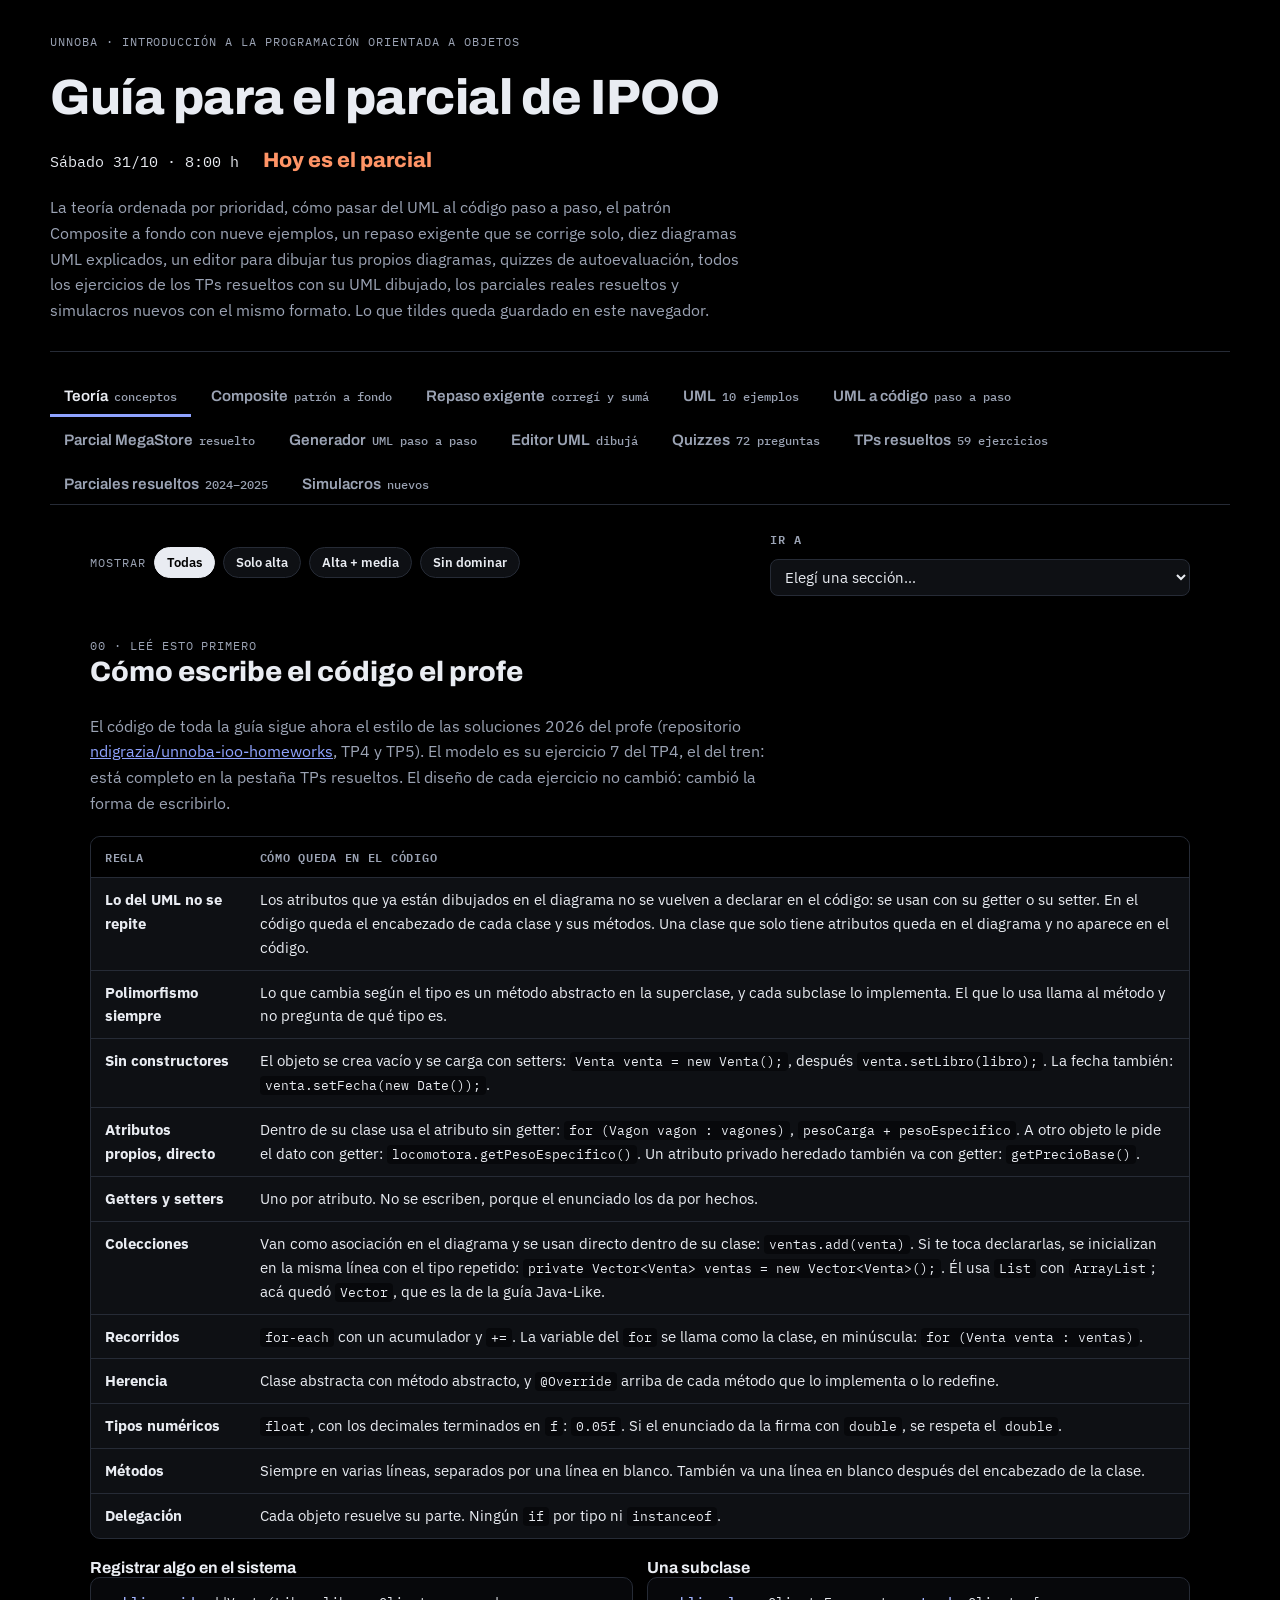
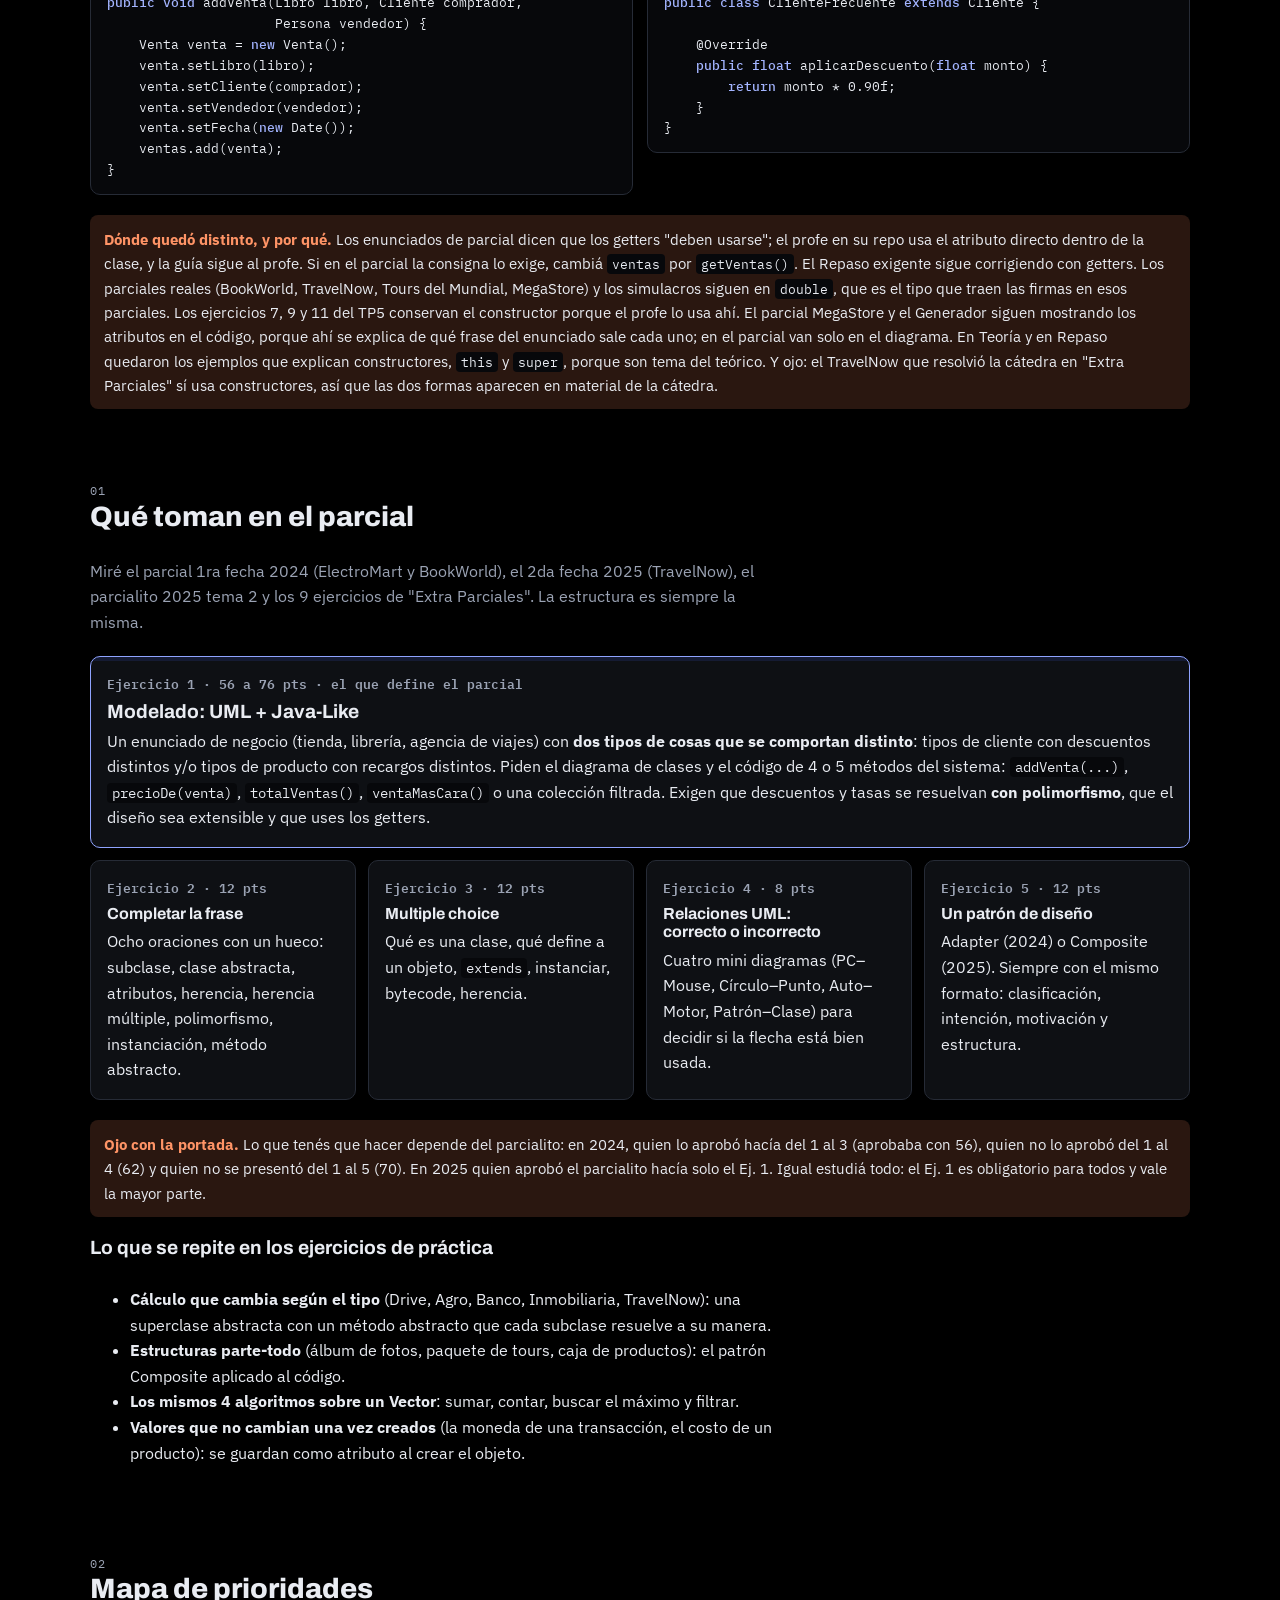
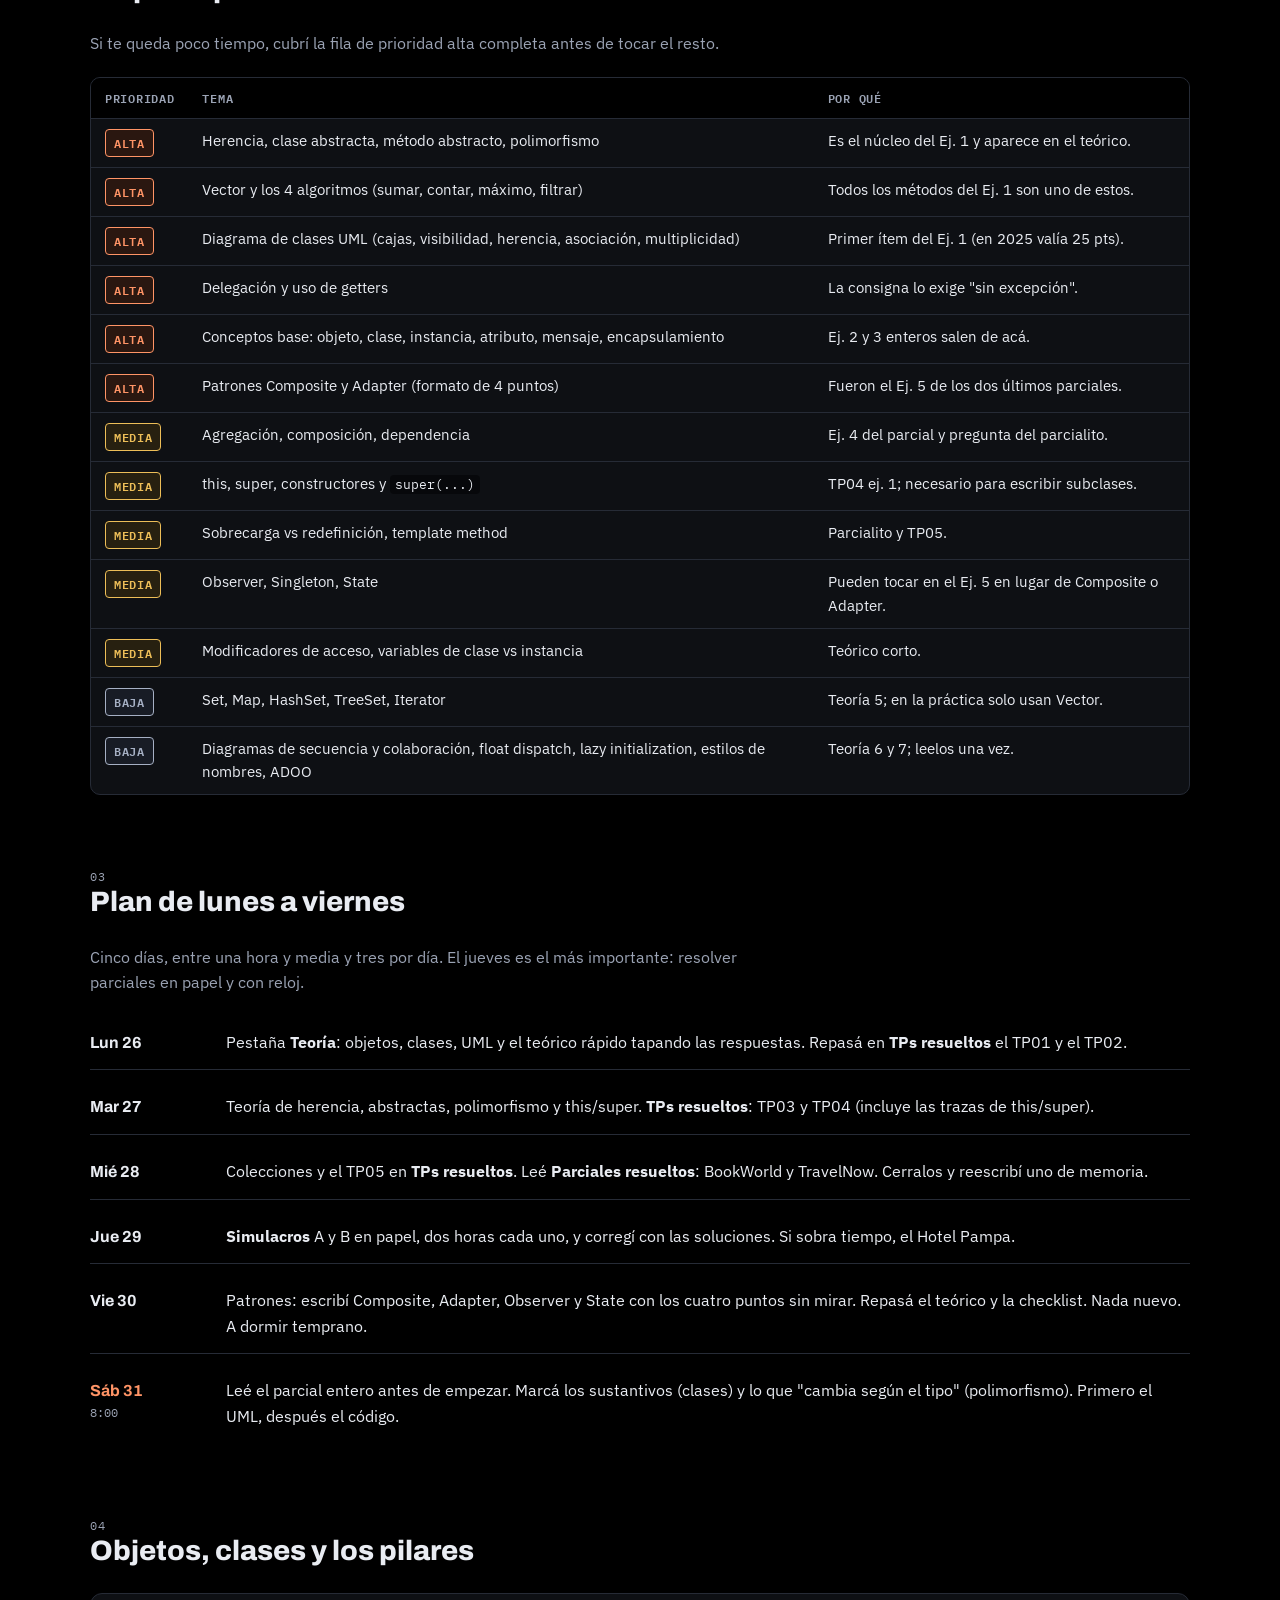
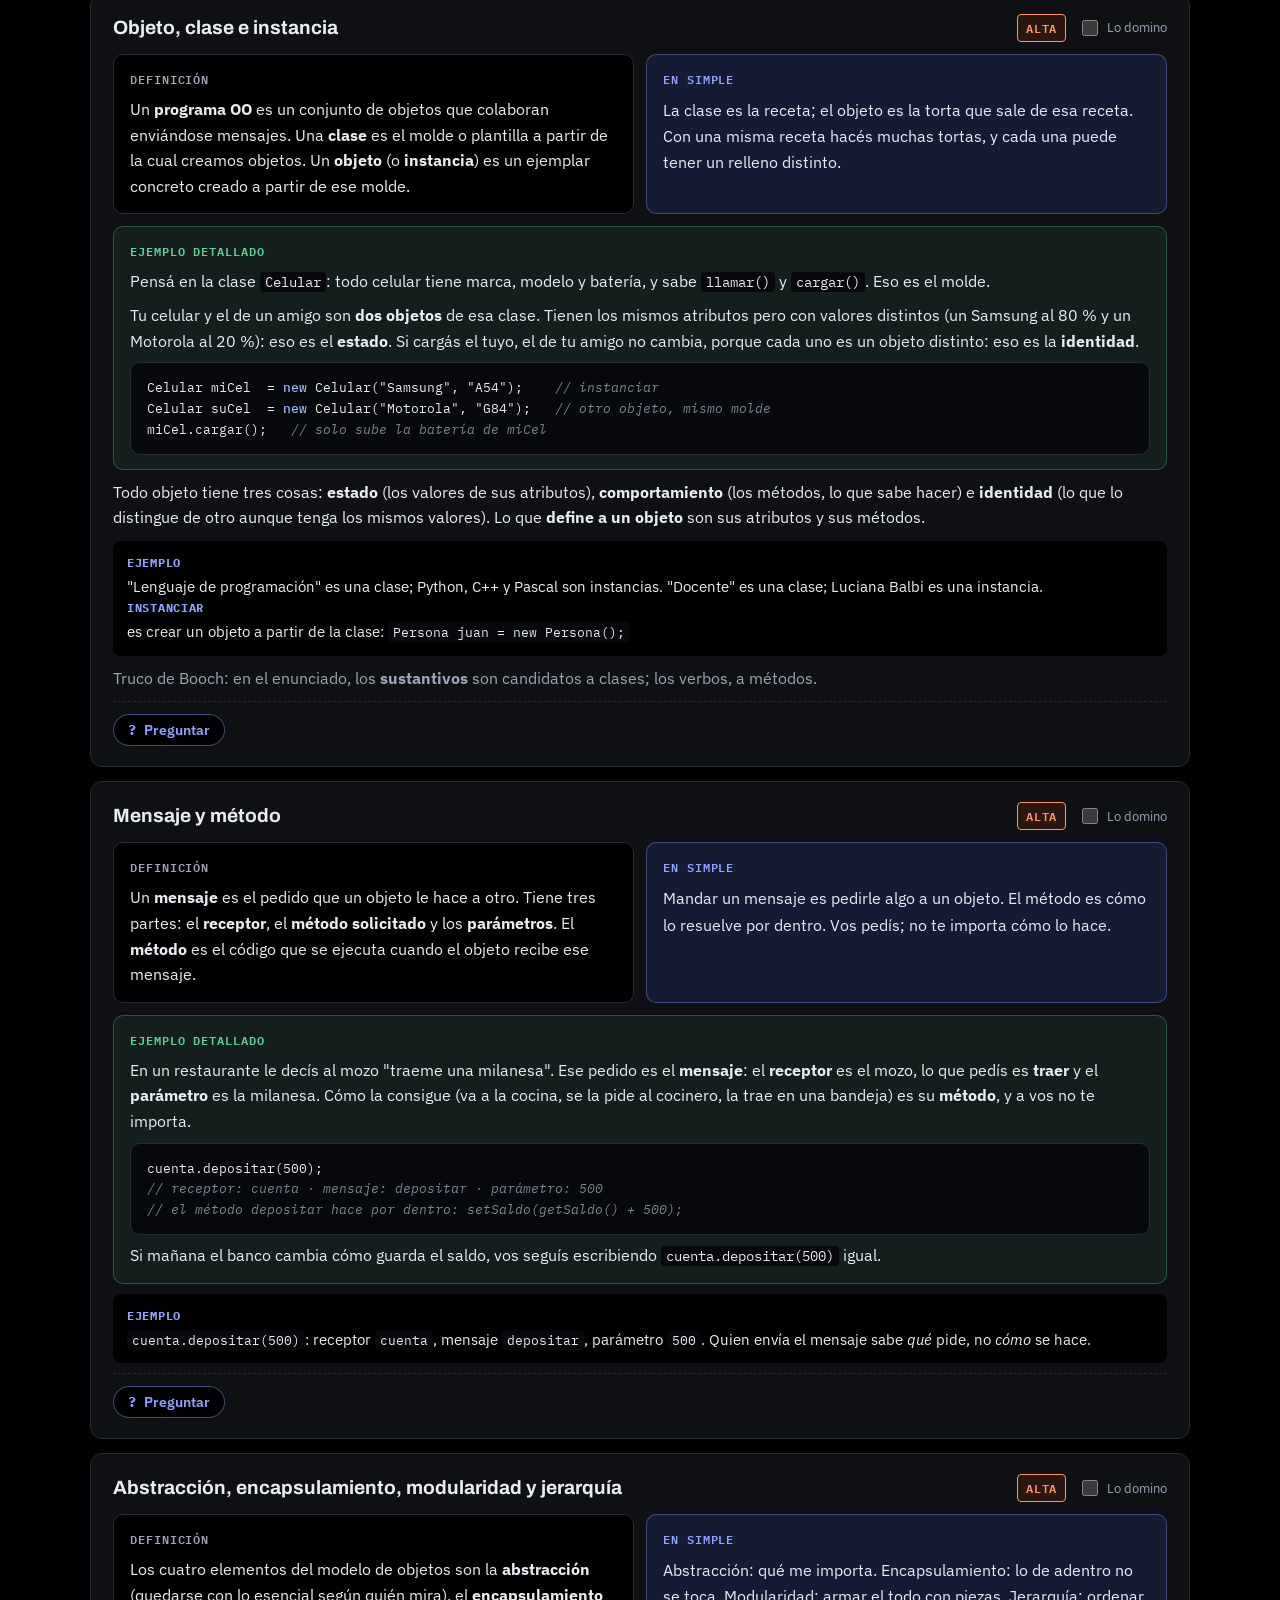
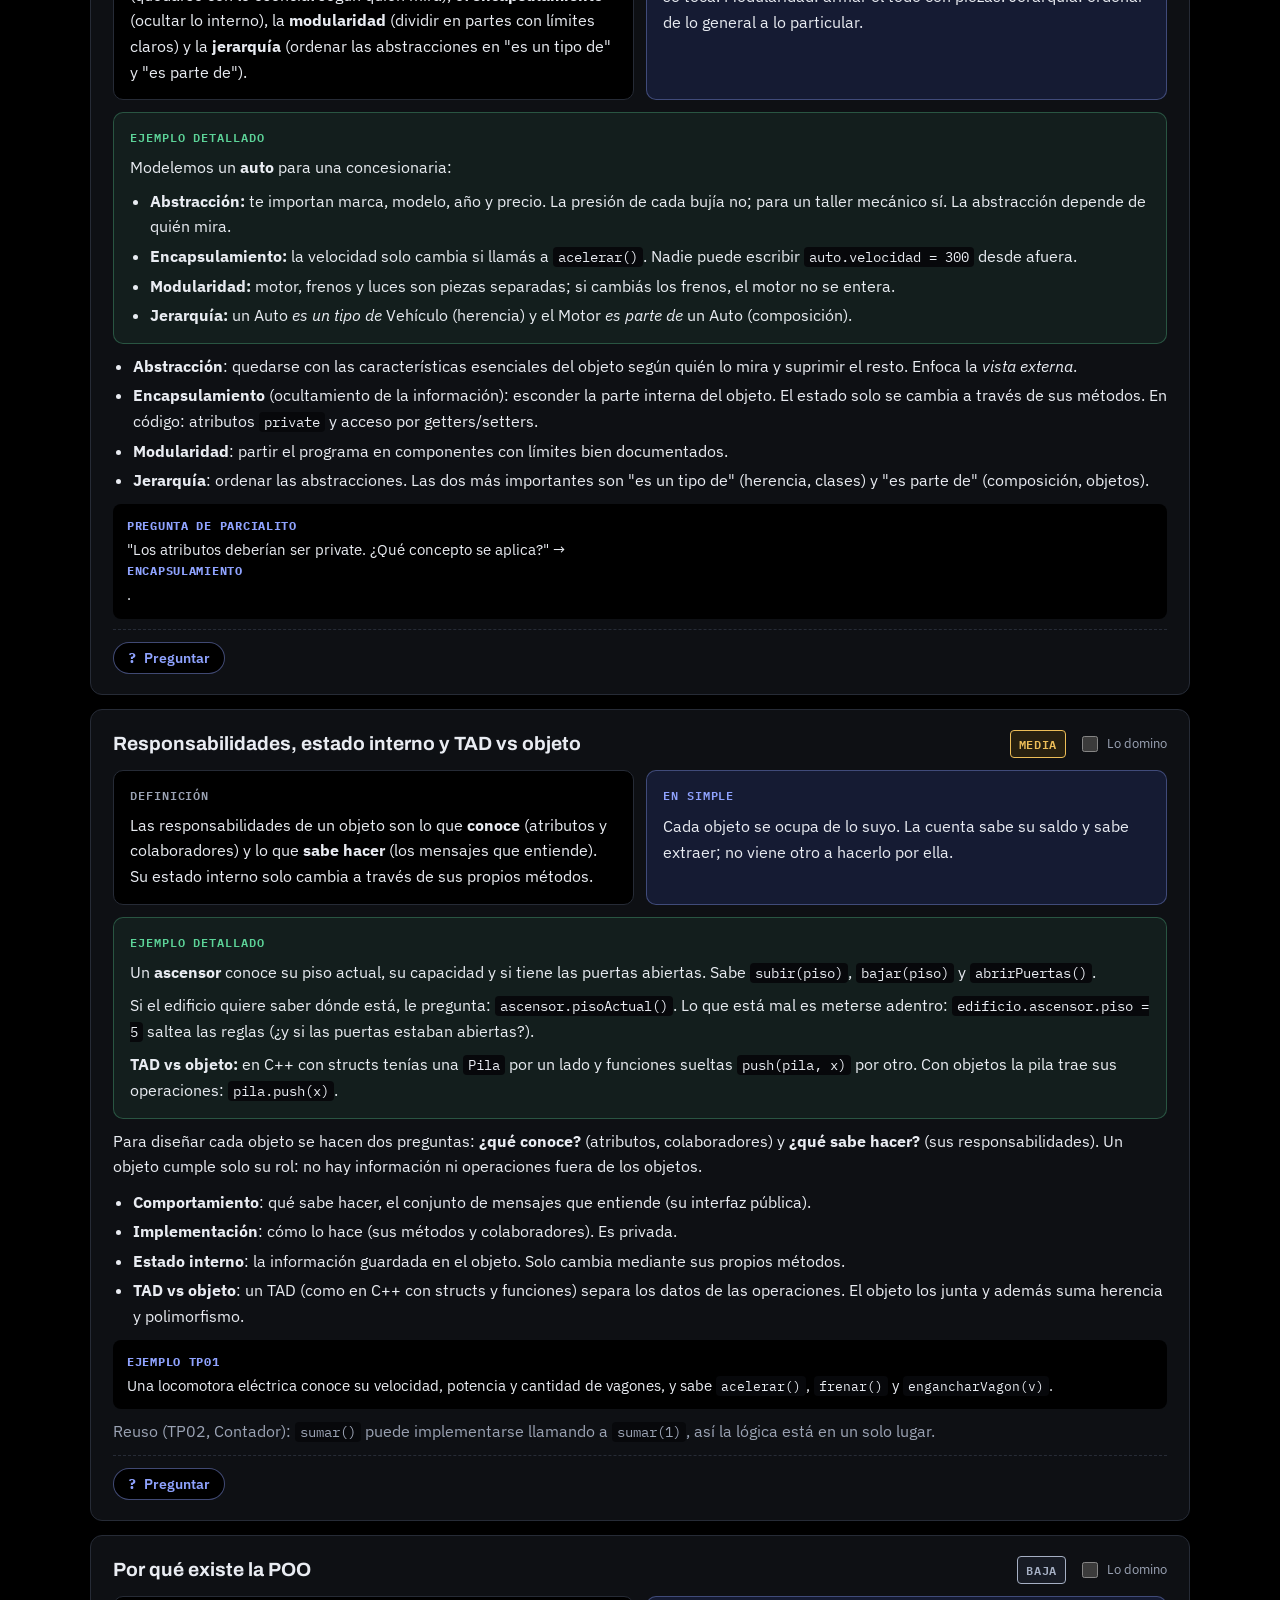
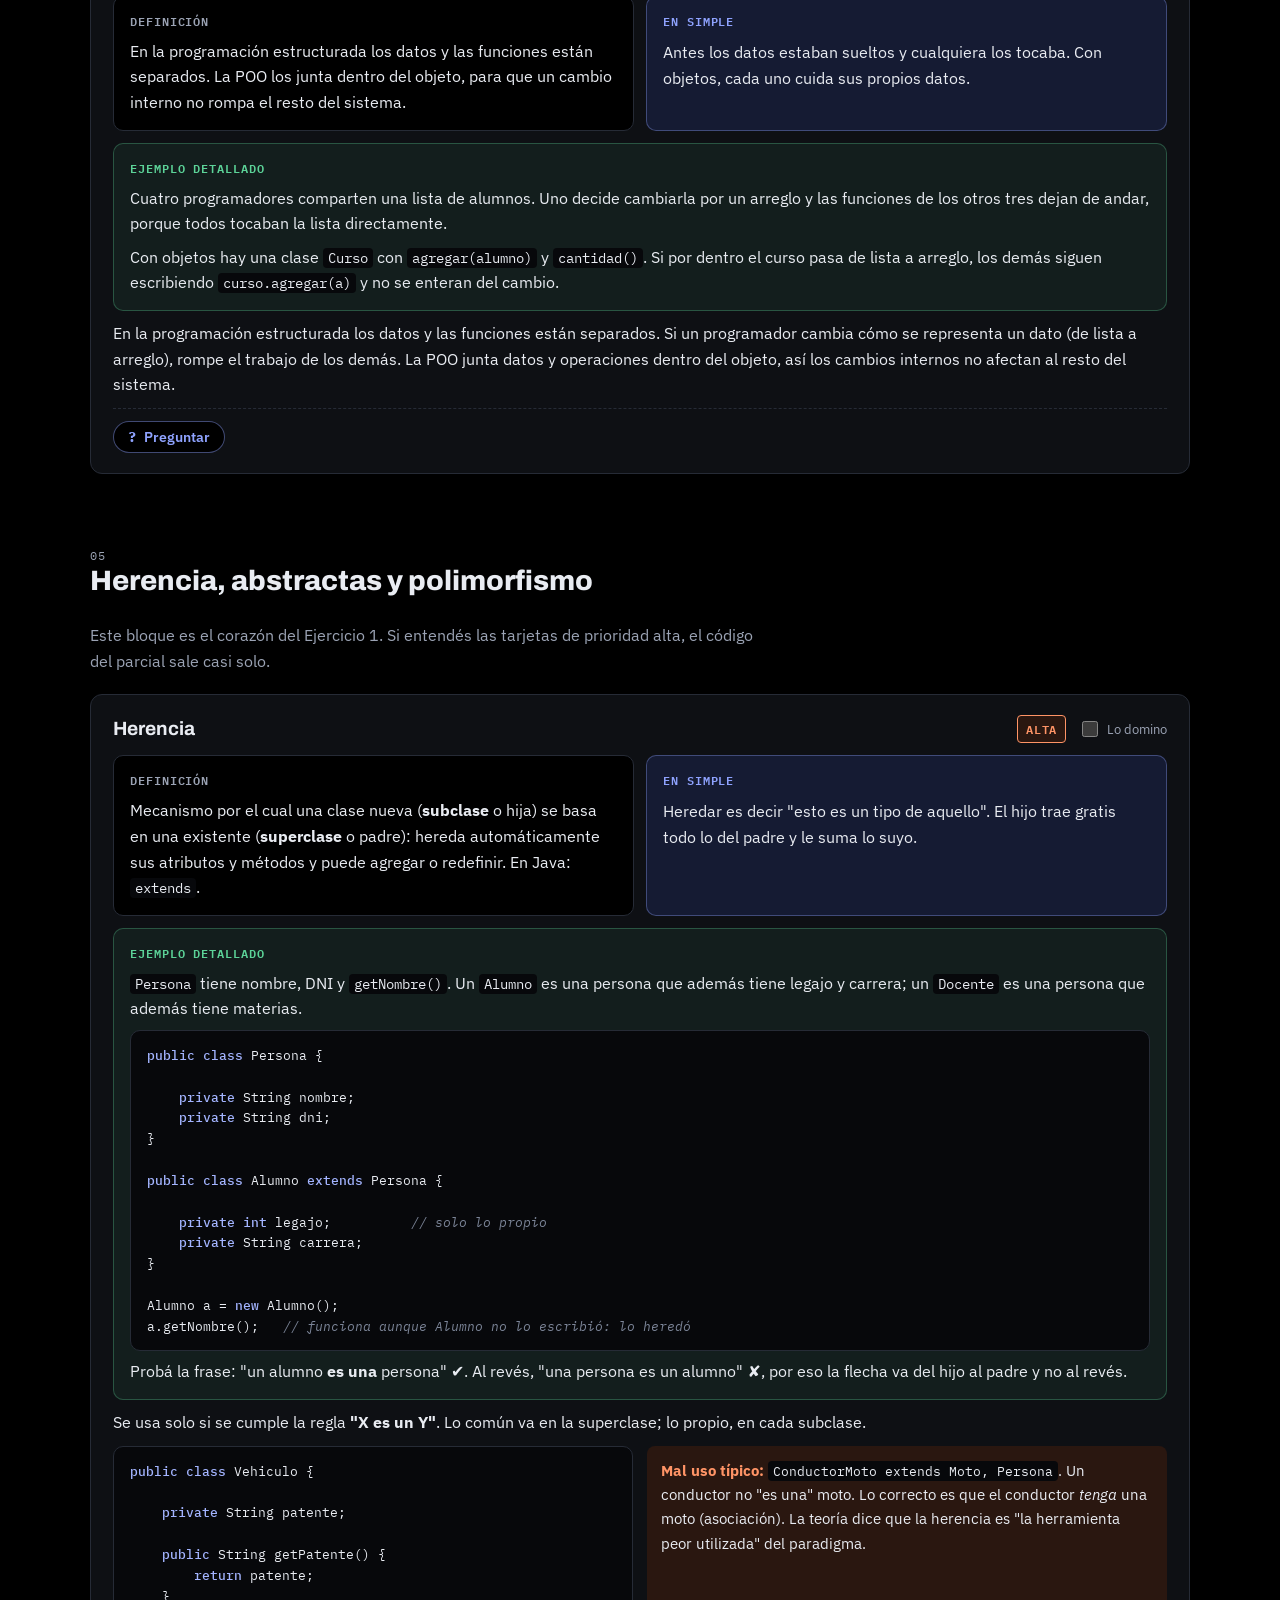
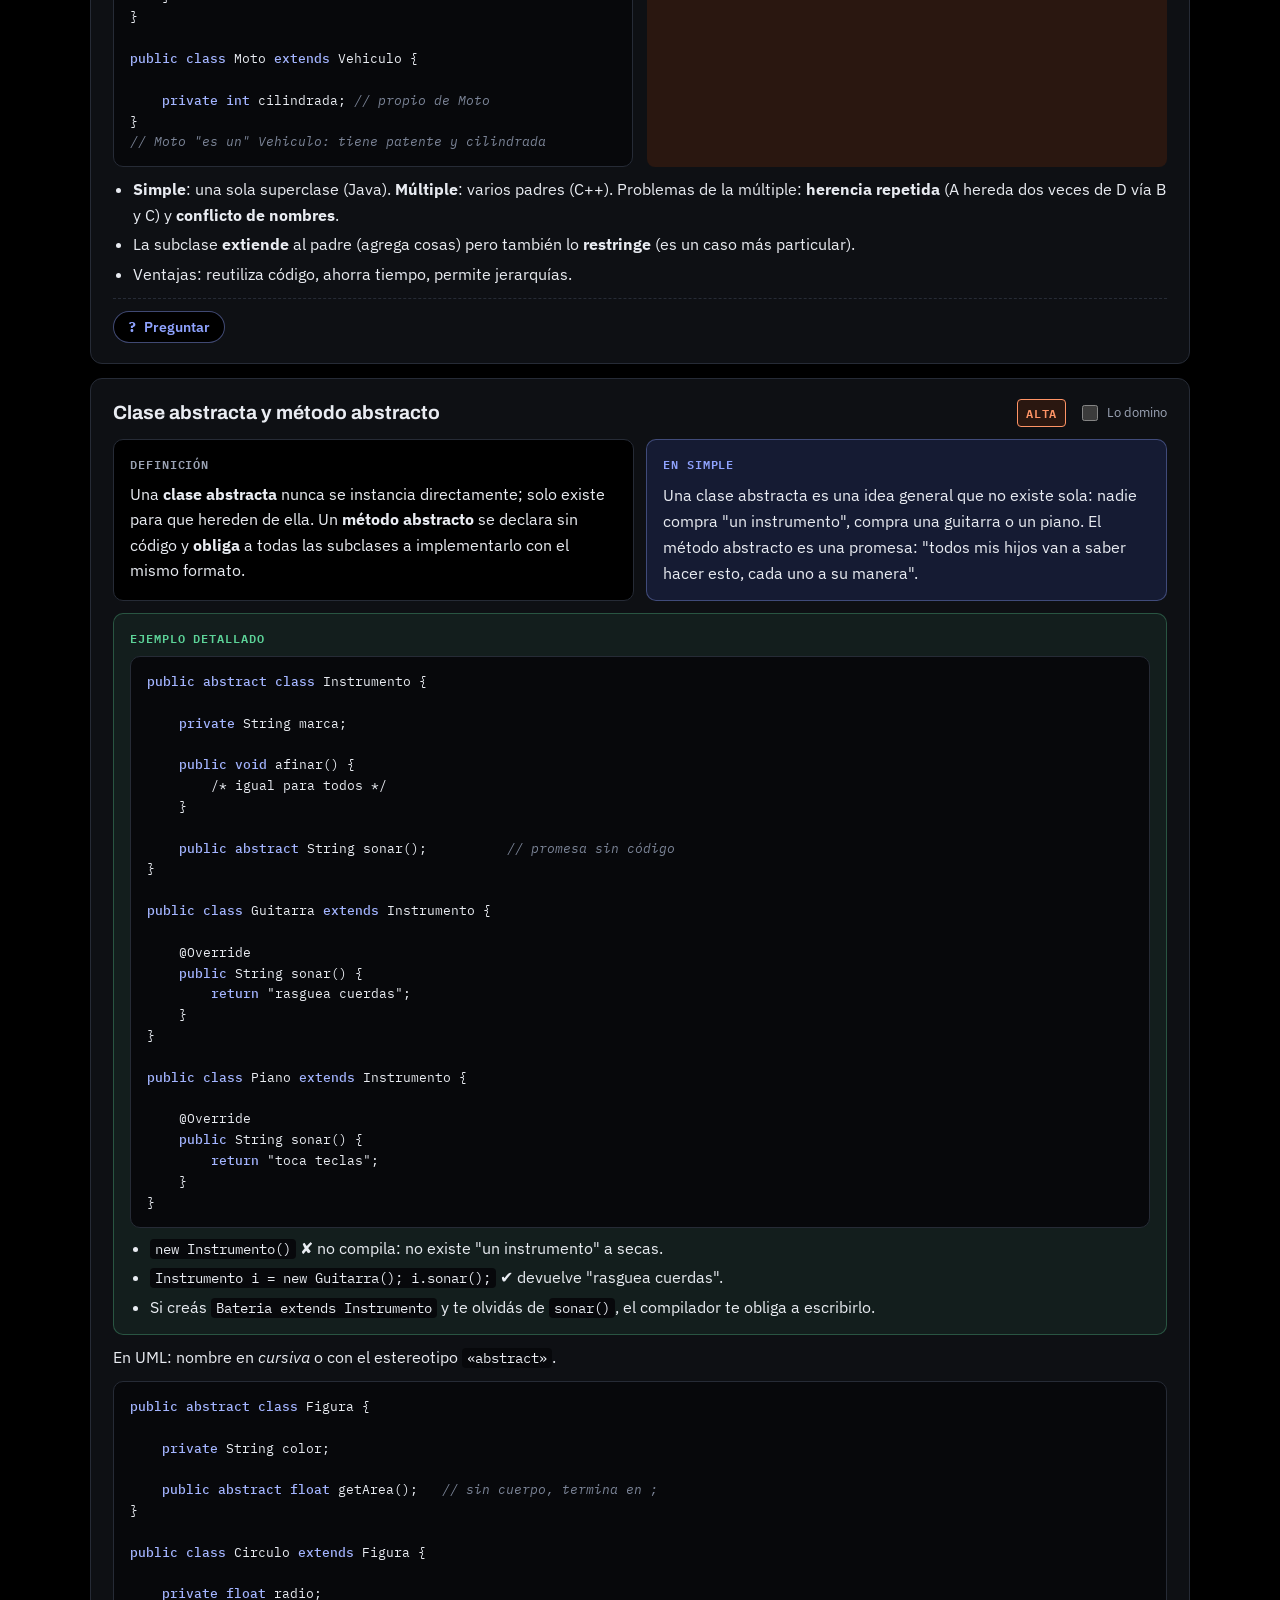
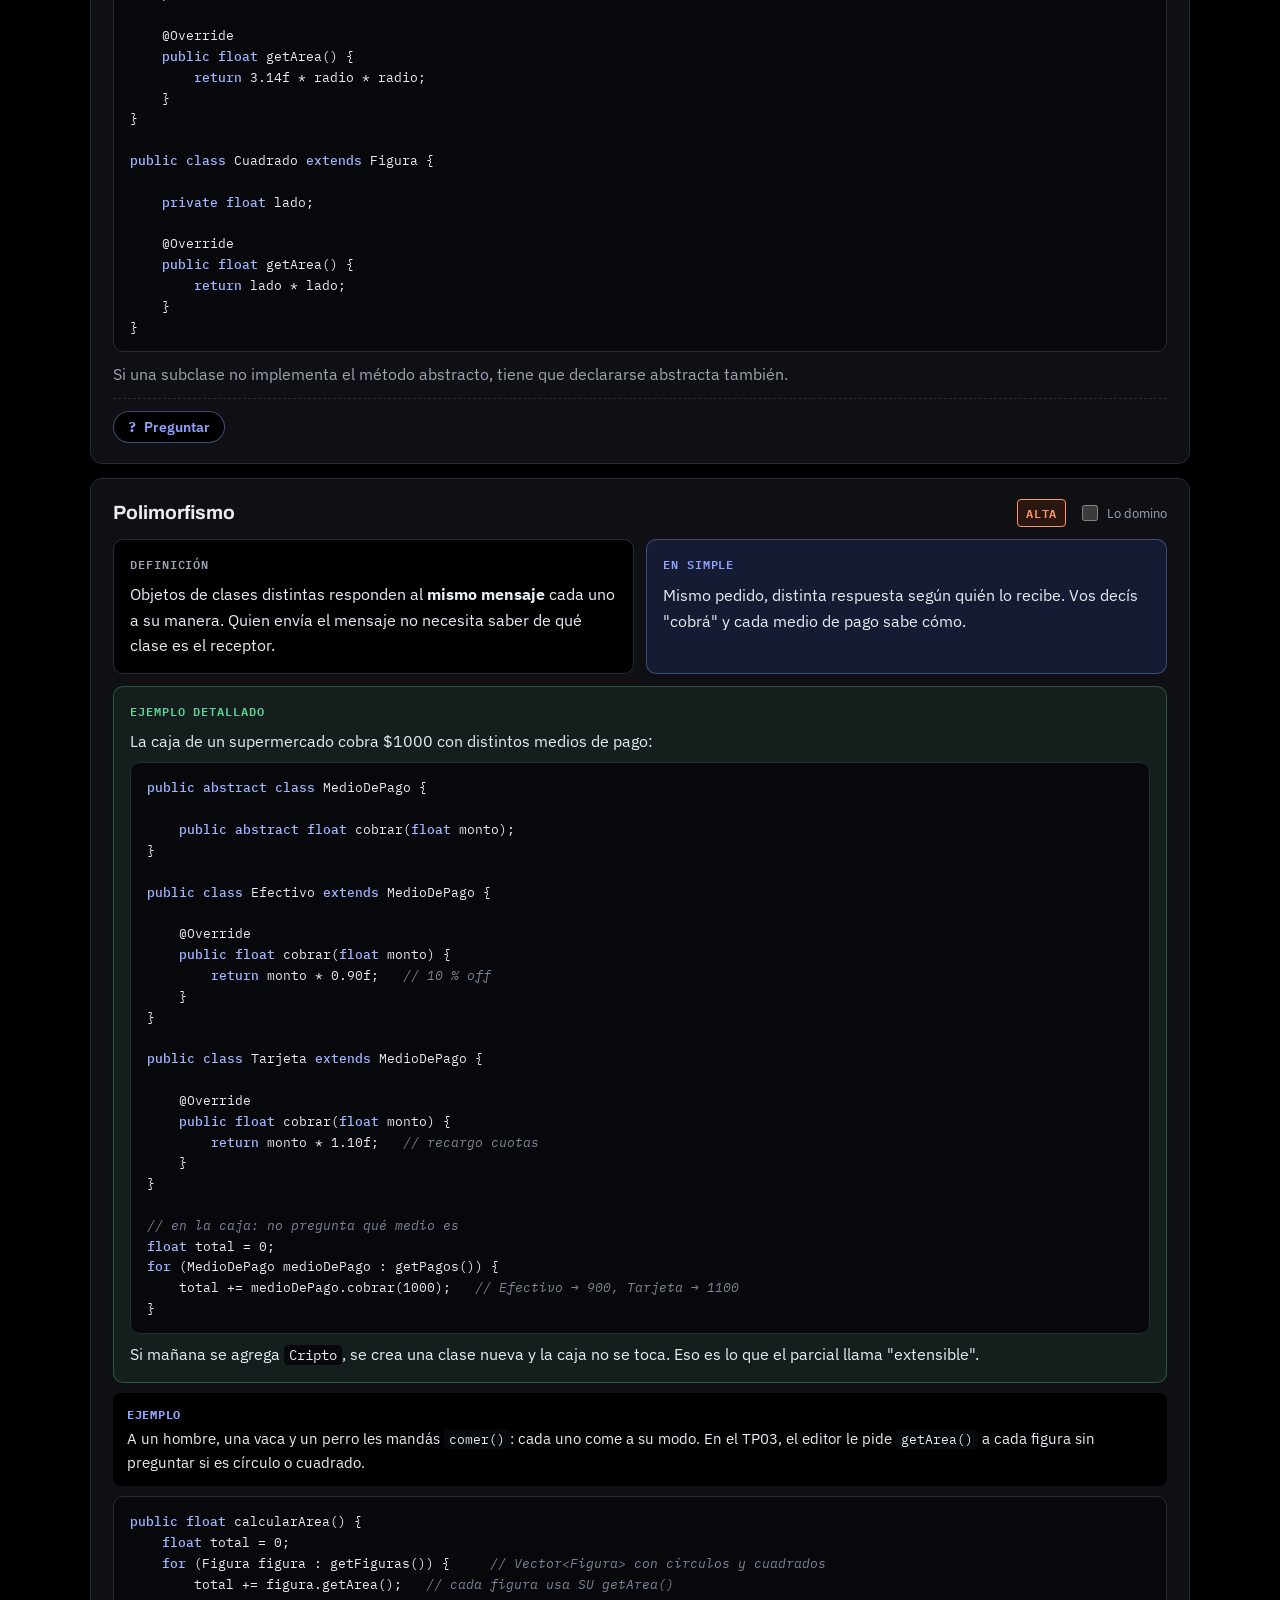
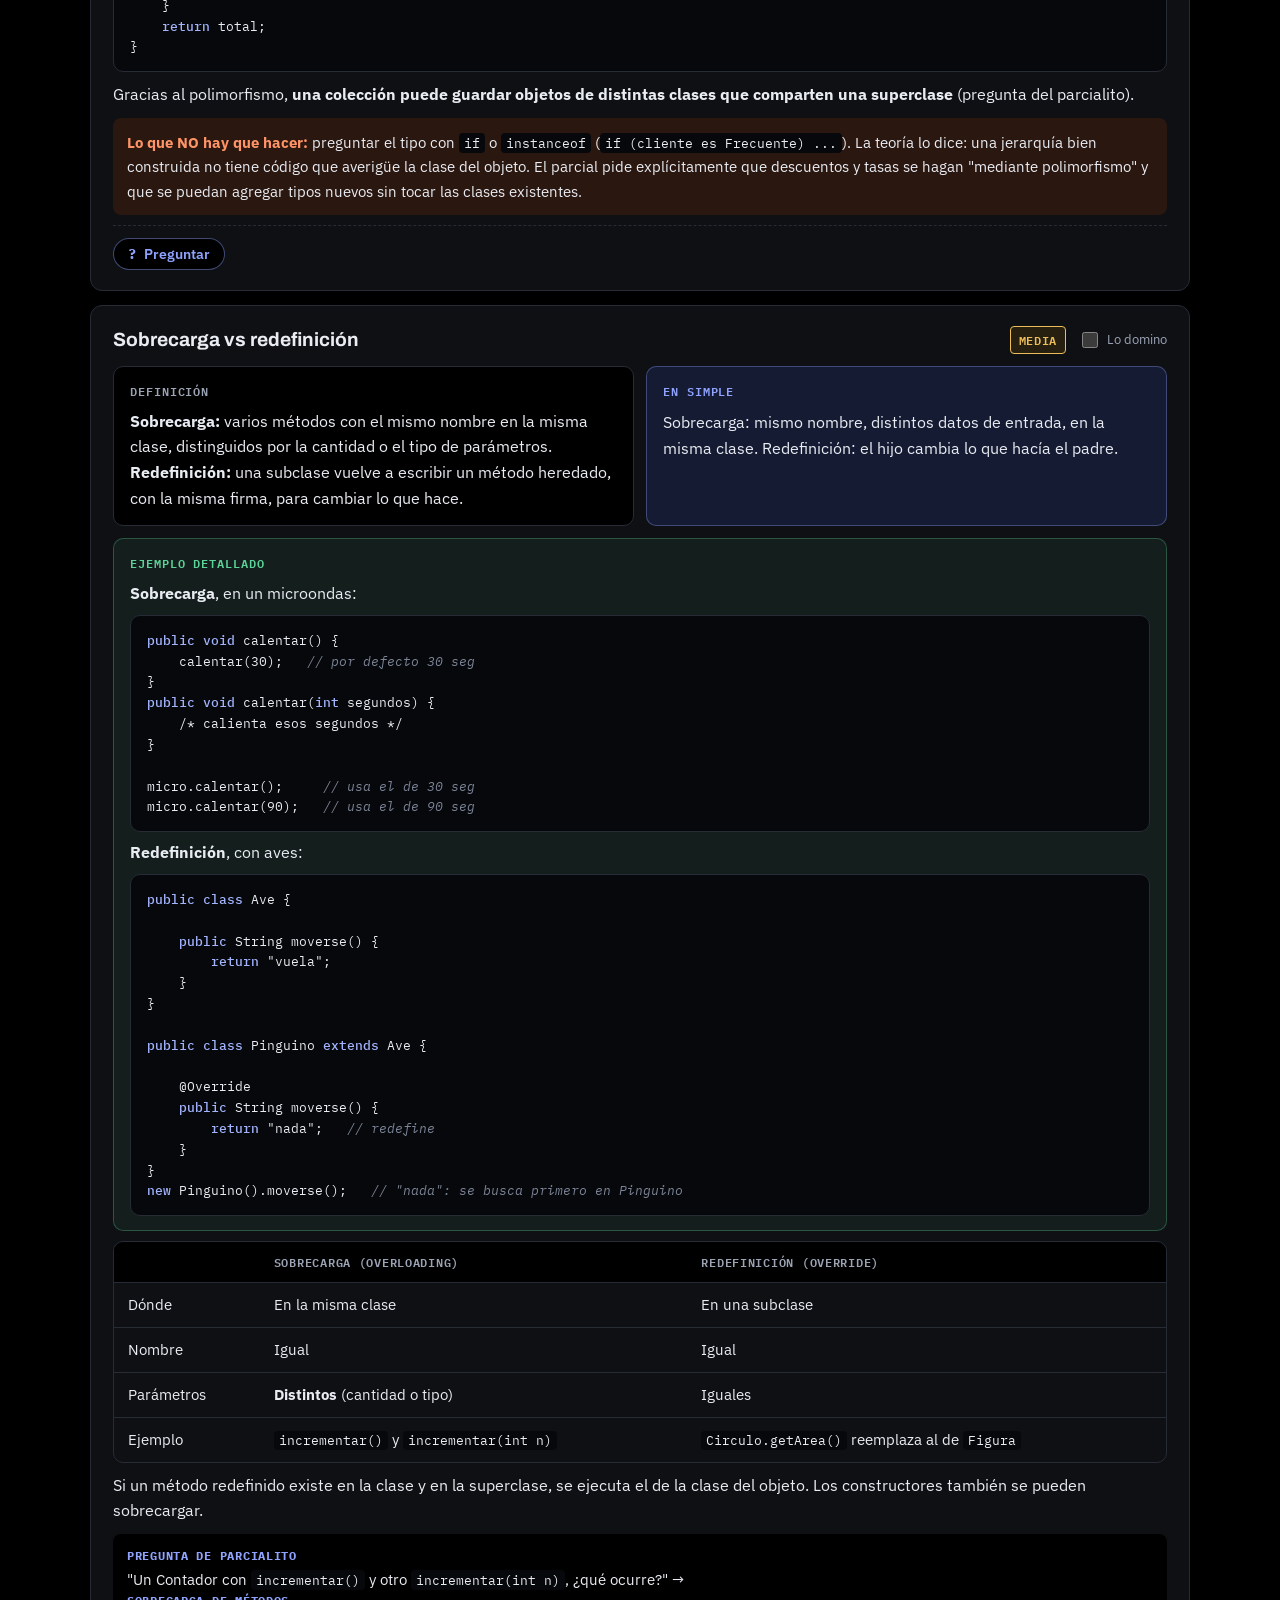
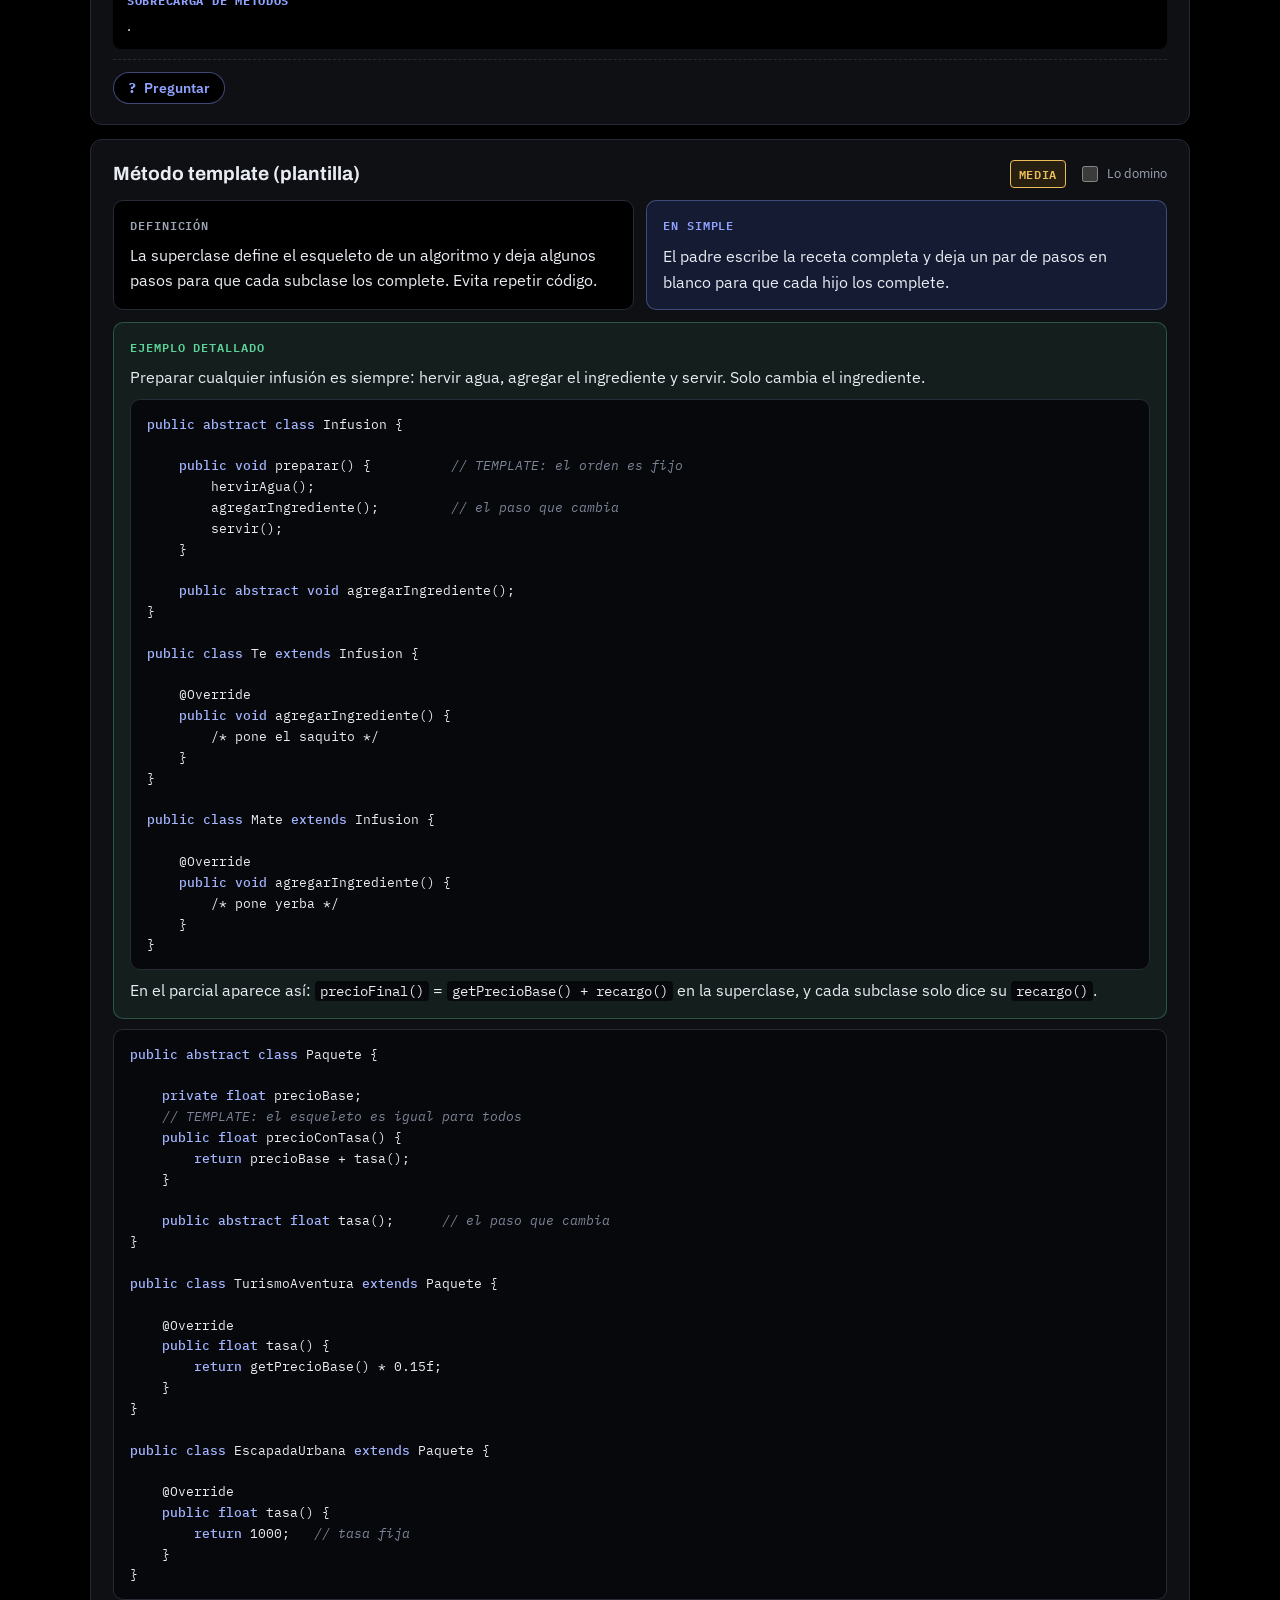
==== ipoo/index.html @ 50de5c1f "Guía IPOO: sección de precio base calculado (Lavadero) y simulacros 9 a 13 Co-Authored-By: Claude So" ====
<!doctype html><html><head><meta charset=utf8><meta name=viewport content="width=device-width,initial-scale=1,viewport-fit=cover"><style>:root{color-scheme:light;box-sizing:border-box;padding-top:env(safe-area-inset-top,0px);padding-bottom:env(safe-area-inset-bottom,0px)}html{scroll-padding-top:env(safe-area-inset-top,0px)}body{margin:0;padding:0;font:14px -apple-system,BlinkMacSystemFont,sans-serif;background:#fff;color:#000}img{max-width:100%}[hidden]:not([hidden=until-found i]){display:none!important}</style></head><body>
<title>Guía Parcial IPOO</title>
<meta name="claude:viewport-fit-sides" content="cover">
<link rel="preconnect" href="https://fonts.googleapis.com">
<link rel="stylesheet" href="https://fonts.googleapis.com/css2?family=Archivo:wght@500;700;800&family=IBM+Plex+Sans:ital,wght@0,400;0,500;0,600;1,400&family=IBM+Plex+Mono:wght@400;500&display=swap">
<style>
/* Layout: hoja de estudio técnica — índice lateral fijo en escritorio, columna de lectura de ~70ch, etiquetas de prioridad como sellos */
:root{
  --paper:#000000; --surface:#0E1014; --ink:#E9ECF2; --muted:#9BA3B4; --line:#262B36;
  --accent:#8FA3FF; --accent-soft:#151B33;
  --alta:#FF9466; --alta-soft:#2A1710; --media:#EDBE58; --media-soft:#272010; --baja:#A6B0C4; --baja-soft:#181C25;
  --ok:#5CD398; --code-bg:#07080B; --kw:#A3B4FF; --com:#7C8598;
  --f-display:"Archivo","Helvetica Neue",Arial,sans-serif;
  --f-body:"IBM Plex Sans",system-ui,-apple-system,"Segoe UI",sans-serif;
  --f-mono:"IBM Plex Mono",ui-monospace,Menlo,Consolas,monospace;
  color-scheme:dark;
}

*{box-sizing:border-box}
body{background:var(--paper);color:var(--ink);font-family:var(--f-body);font-size:16px;line-height:1.6;
  padding-left:max(16px,env(safe-area-inset-left,0px));padding-right:max(16px,env(safe-area-inset-right,0px));padding-block:0 64px}
.wrap{max-width:1180px;margin:0 auto;display:grid;grid-template-columns:230px minmax(0,1fr);gap:48px}
@media (max-width:900px){.wrap{grid-template-columns:minmax(0,1fr);gap:0}}
h1,h2,h3,h4{font-family:var(--f-display);text-wrap:balance;line-height:1.15;margin:0}
h1{font-size:clamp(2rem,5vw,3.1rem);font-weight:800;letter-spacing:-.01em}
h2{font-size:1.75rem;font-weight:800;margin-bottom:6px}
h3{font-size:1.2rem;font-weight:700}
h4{font-size:1rem;font-weight:700}
p{margin:0}
a{color:var(--accent)}
a:focus-visible,button:focus-visible,summary:focus-visible,input:focus-visible{outline:2px solid var(--accent);outline-offset:2px;border-radius:4px}
code,kbd{font-family:var(--f-mono);font-size:.88em;background:var(--code-bg);padding:1px 5px;border-radius:4px}
.muted{color:var(--muted)}
.eyebrow{font-family:var(--f-mono);font-size:.75rem;letter-spacing:.08em;text-transform:uppercase;color:var(--muted)}

/* índice */
nav.toc{position:sticky;top:calc(env(safe-area-inset-top,0px) + 24px);align-self:start;padding-top:40px;max-height:100vh;overflow:auto}
nav.toc ol{list-style:none;margin:12px 0 0;padding:0;display:grid;gap:2px;font-size:.92rem}
nav.toc a{display:block;padding:5px 10px;border-radius:6px;color:var(--ink);text-decoration:none;border-left:2px solid transparent}
nav.toc a:hover{background:var(--accent-soft);border-left-color:var(--accent)}
nav.toc .num{font-family:var(--f-mono);color:var(--muted);font-size:.8em;margin-right:6px}
@media (max-width:900px){nav.toc{position:static;max-height:none;padding-top:24px}nav.toc ol{grid-template-columns:repeat(auto-fill,minmax(150px,1fr))}}

main{min-width:0;padding-top:24px;display:grid;gap:72px}
section{display:grid;gap:20px;scroll-margin-top:24px}
section > .lead{max-width:68ch;color:var(--muted)}
.prose{max-width:70ch;display:grid;gap:12px}

/* hero */
.hero{display:grid;gap:18px;padding-bottom:28px;border-bottom:1px solid var(--line)}
.hero .when{display:flex;flex-wrap:wrap;gap:10px 24px;align-items:baseline;font-family:var(--f-mono);font-size:.95rem}
.hero .count{font-family:var(--f-display);font-weight:800;font-size:1.3rem;color:var(--alta)}
.filters{display:flex;flex-wrap:wrap;gap:8px;align-items:center}
.chip{font:600 .82rem var(--f-body);border:1px solid var(--line);background:var(--surface);color:var(--ink);padding:6px 12px;border-radius:999px;cursor:pointer}
.chip[aria-pressed="true"]{background:var(--ink);color:var(--paper);border-color:var(--ink)}

/* sello de prioridad */
.tag{display:inline-flex;align-items:center;gap:6px;font:600 .72rem var(--f-mono);letter-spacing:.06em;text-transform:uppercase;padding:3px 8px;border-radius:4px;border:1px solid currentColor;white-space:nowrap}
.tag.alta{color:var(--alta);background:var(--alta-soft)}
.tag.media{color:var(--media);background:var(--media-soft)}
.tag.baja{color:var(--baja);background:var(--baja-soft)}

/* tablas */
.tbl{overflow-x:auto;border:1px solid var(--line);border-radius:10px;background:var(--surface)}
table{border-collapse:collapse;width:100%;font-size:.93rem;min-width:560px}
th,td{text-align:left;padding:10px 14px;border-bottom:1px solid var(--line);vertical-align:top}
th{font:600 .75rem var(--f-mono);letter-spacing:.06em;text-transform:uppercase;color:var(--muted);background:var(--paper)}
tr:last-child td{border-bottom:0}
td.pts{font-family:var(--f-mono);font-variant-numeric:tabular-nums;white-space:nowrap}

/* tarjeta de concepto */
.concepts{display:grid;gap:14px}
.concept{background:var(--surface);border:1px solid var(--line);border-radius:12px;padding:20px 22px;display:grid;gap:12px}
.concept-head{display:flex;flex-wrap:wrap;gap:8px 12px;align-items:center;justify-content:space-between}
.concept-head h3{flex:1 1 260px}
.concept .body{display:grid;gap:10px;max-width:72ch}
.concept ul{margin:0;padding-left:20px;display:grid;gap:4px}
.mark{display:flex;align-items:center;gap:6px;font-size:.82rem;color:var(--muted);cursor:pointer;user-select:none}
.mark input{width:16px;height:16px;accent-color:var(--ok)}
.concept.done{border-color:var(--ok)}
.concept.done .mark{color:var(--ok)}
.def{border-left:3px solid var(--accent);padding:4px 0 4px 14px}
.ex{background:var(--paper);border-radius:8px;padding:12px 14px;font-size:.95rem}
.ex b{font-family:var(--f-mono);font-size:.75rem;letter-spacing:.06em;text-transform:uppercase;color:var(--accent);display:block;margin-bottom:2px}
.warn{background:var(--alta-soft);border-radius:8px;padding:12px 14px;font-size:.95rem}
.warn b{color:var(--alta)}

/* código */
pre{margin:0;overflow-x:auto;background:var(--code-bg);border:1px solid var(--line);border-radius:10px;padding:14px 16px;font:400 .84rem/1.55 var(--f-mono);tab-size:4}
pre code{background:none;padding:0;font-size:inherit}
.k{color:var(--kw);font-weight:500}
.c{color:var(--com);font-style:italic}
.pair{display:grid;grid-template-columns:repeat(auto-fit,minmax(280px,1fr));gap:14px}
.pair > *{min-width:0}

/* plan */
.plan{display:grid;gap:10px}
.day{display:grid;grid-template-columns:120px minmax(0,1fr);gap:16px;padding:14px 0;border-bottom:1px solid var(--line)}
.day:last-child{border-bottom:0}
.day .d{font-family:var(--f-display);font-weight:700}
.day .d span{display:block;font:400 .78rem var(--f-mono);color:var(--muted)}
.day.exam .d{color:var(--alta)}
@media (max-width:520px){.day{grid-template-columns:minmax(0,1fr);gap:4px}}

/* parcial: bloques */
.exam-grid{display:grid;grid-template-columns:repeat(auto-fit,minmax(220px,1fr));gap:12px}
.ej{background:var(--surface);border:1px solid var(--line);border-radius:10px;padding:16px;display:grid;gap:6px;align-content:start}
.ej .pts{font:600 .8rem var(--f-mono);color:var(--muted)}
.ej.big{grid-column:1/-1;border-color:var(--accent);background:linear-gradient(var(--accent-soft),var(--accent-soft)) top/100% 4px no-repeat,var(--surface)}

/* preguntas */
details{background:var(--surface);border:1px solid var(--line);border-radius:10px}
details+details{margin-top:8px}
summary{cursor:pointer;padding:12px 16px;font-weight:500;list-style:none;display:flex;gap:10px}
summary::-webkit-details-marker{display:none}
summary::before{content:"+";font-family:var(--f-mono);color:var(--accent);font-weight:600}
details[open] summary::before{content:"–"}
details .ans{padding:0 16px 14px 34px;display:grid;gap:8px;max-width:72ch}
.qa-group{display:grid;gap:8px}

/* leyenda UML */
.uml-legend{display:grid;grid-template-columns:repeat(auto-fill,minmax(230px,1fr));gap:12px}
.rel{background:var(--surface);border:1px solid var(--line);border-radius:10px;padding:14px;display:grid;gap:6px}
.rel svg{width:100%;height:46px}
.rel .ln{stroke:var(--ink);stroke-width:2;fill:none}
.rel .fill-ink{fill:var(--ink);stroke:var(--ink);stroke-width:2}
.rel .fill-bg{fill:var(--surface);stroke:var(--ink);stroke-width:2}
.rel .box{fill:var(--paper);stroke:var(--muted);stroke-width:1.5}
.rel text{font:600 11px var(--f-mono);fill:var(--muted)}

.mermaid-box{background:var(--surface);border:1px solid var(--line);border-radius:10px;padding:14px;overflow-x:auto}
.checklist{list-style:none;margin:0;padding:0;display:grid;gap:8px;max-width:72ch}
.checklist li{display:flex;gap:10px}
.checklist li::before{content:"□";font-family:var(--f-mono);color:var(--accent)}
footer{color:var(--muted);font-size:.85rem;border-top:1px solid var(--line);padding-top:20px}
.hidden-by-filter{display:none!important}
@media (prefers-reduced-motion:reduce){*{scroll-behavior:auto!important}}
html{scroll-behavior:smooth}

/* pestañas */
.topbar{max-width:1180px;margin:0 auto;padding-top:32px;display:grid;gap:18px}
.tabs{display:flex;flex-wrap:wrap;gap:6px;border-bottom:1px solid var(--line);position:sticky;top:env(safe-area-inset-top,0px);background:var(--paper);z-index:5;padding-top:8px}
body::before{content:"";position:fixed;inset:0 0 auto;height:env(safe-area-inset-top,0px);z-index:10;background:var(--paper)}
.tab{font:600 .95rem var(--f-display);background:none;border:0;border-bottom:3px solid transparent;color:var(--muted);padding:10px 14px;cursor:pointer;margin-bottom:-1px}
.tab:hover{color:var(--ink)}
.tab[aria-selected="true"]{color:var(--ink);border-bottom-color:var(--accent)}
.tab .n{font:500 .72rem var(--f-mono);color:var(--muted);margin-left:6px}
.panel-intro{max-width:70ch;color:var(--muted);padding-top:8px}
pre.uml{background:var(--surface);border-style:dashed;font-size:.8rem;line-height:1.5}
.enunciado{display:grid;gap:10px;max-width:76ch}
.enunciado ol,.enunciado ul{margin:0;padding-left:22px;display:grid;gap:4px}
.enunciado h3{margin-top:10px}
.concept-head .eyebrow{margin-bottom:2px}
.wrap{max-width:1100px;margin:0 auto;display:block}
.panel-head{display:flex;flex-wrap:wrap;align-items:center;justify-content:space-between;gap:12px 24px;margin-bottom:-32px}
.jump{display:flex;align-items:center;gap:10px;flex-wrap:wrap;margin-left:auto;flex:0 1 420px;min-width:0}
.jump select{flex:1 1 auto}
.jump label{font:600 .75rem var(--f-mono);letter-spacing:.08em;text-transform:uppercase;color:var(--muted)}
main{grid-template-columns:minmax(0,1fr)}
.jump select{width:100%;font:inherit;font-size:.92rem;background:var(--surface);color:var(--ink);border:1px solid var(--line);border-radius:8px;padding:7px 10px;max-width:100%;min-width:0}
/* definición / en simple / ejemplo */
.dse{display:grid;grid-template-columns:minmax(0,1fr) minmax(0,1fr);gap:12px;max-width:none}
.dse > div{border-radius:10px;padding:14px 16px;display:grid;gap:8px;align-content:start;min-width:0}
.dse-k{font:600 .72rem var(--f-mono);letter-spacing:.08em;text-transform:uppercase}
.dse-def{background:var(--paper);border:1px solid var(--line)}
.dse-def .dse-k{color:var(--muted)}
.dse-simple{background:var(--accent-soft);border:1px solid color-mix(in srgb,var(--accent) 35%,transparent)}
.dse-simple .dse-k{color:var(--accent)}
.dse-simple p{font-size:1.02rem}
.dse-ex{grid-column:1/-1;background:color-mix(in srgb,var(--ok) 7%,var(--surface));border:1px solid color-mix(in srgb,var(--ok) 30%,transparent)}
.dse-ex .dse-k{color:var(--ok)}
.dse-ex ul,.dse-ex ol{margin:0;padding-left:20px;display:grid;gap:4px}
.dse-ex pre{background:var(--code-bg)}
.concept .body{max-width:none}
@media (max-width:700px){.dse{grid-template-columns:minmax(0,1fr)}}
.day.today .d{color:var(--accent)}
/* TPs resueltos */
.tp-chips{display:flex;flex-wrap:wrap;gap:8px}
.tp-intro{display:grid;gap:10px;padding:18px 0 4px;border-top:2px solid var(--accent)}
.tp-intro h2{font-size:1.9rem}
.tp-ex .body{gap:18px}
.blk{display:grid;gap:10px;min-width:0}
.blk h3{font-size:1.02rem;color:var(--accent);font-family:var(--f-mono);font-weight:600;letter-spacing:.04em;text-transform:uppercase}
.blk ul,.blk ol{margin:0;padding-left:22px;display:grid;gap:6px;max-width:80ch}
.blk-k{font:600 .72rem var(--f-mono);letter-spacing:.08em;text-transform:uppercase;color:var(--muted)}
.blk.enunciado{background:var(--paper);border:1px solid var(--line);border-radius:10px;padding:14px 16px;max-width:none}
.blk p code,.blk li code,.enunciado code{overflow-wrap:anywhere}
/* editor UML */
.ed-ej{display:grid;gap:8px;max-width:900px}
.ed-ej label,.ed-lbl{font:600 .75rem var(--f-mono);letter-spacing:.06em;text-transform:uppercase;color:var(--muted)}
.ed-ej select,.ed-toolbar select,.ed-panel input[type=text],.ed-panel textarea,.ed-panel select,.ed-io textarea{font:inherit;font-size:.92rem;background:var(--paper);color:var(--ink);border:1px solid var(--line);border-radius:8px;padding:7px 10px;min-width:0;max-width:100%}
.ed-enun{background:var(--accent-soft);border:1px solid color-mix(in srgb,var(--accent) 35%,transparent);border-radius:10px;padding:12px 14px;max-width:80ch}
.ed-toolbar{display:flex;flex-wrap:wrap;gap:8px;align-items:center;background:var(--surface);border:1px solid var(--line);border-radius:10px;padding:10px}
.ed-sep{width:1px;align-self:stretch;background:var(--line)}
.ed-btn{font:600 .85rem var(--f-body);background:var(--paper);color:var(--ink);border:1px solid var(--line);border-radius:8px;padding:7px 12px;cursor:pointer}
.ed-btn:hover:not(:disabled){border-color:var(--accent)}
.ed-btn:disabled{opacity:.45;cursor:not-allowed}
.ed-btn.primary{background:var(--accent);color:#000;border-color:var(--accent)}
.ed-btn.on{background:var(--accent-soft);border-color:var(--accent);color:var(--accent)}
.ed-btn.danger{border-color:var(--alta);color:var(--alta)}
.ed-status{font-size:.9rem;color:var(--muted);min-height:1.4em}
.ed-main{display:grid;grid-template-columns:minmax(0,1fr) 300px;gap:12px;align-items:start}
@media (max-width:860px){.ed-main{grid-template-columns:minmax(0,1fr)}}
.ed-canvas-wrap{overflow:auto;height:min(70vh,640px);border:1px solid var(--line);border-radius:10px;background:var(--paper);touch-action:none}
#ed-svg{display:block;touch-action:none;user-select:none;-webkit-user-select:none}
.ed-bg{fill:var(--paper)}
.ed-cls{cursor:grab}
.ed-cls.sel .u-box{stroke:var(--accent);stroke-width:2.4}
.ed-cls.from .u-box{stroke:var(--ok);stroke-width:2.4}
svg.connecting .ed-cls{cursor:crosshair}
.ed-hit{stroke:transparent;stroke-width:14;fill:none;cursor:pointer;pointer-events:stroke}
.ed-rel.sel .u-ln{stroke:var(--accent);stroke-width:2.2}
.ed-rel.sel .u-hollow,.ed-rel.sel .u-fill{stroke:var(--accent)}
.ed-panel{background:var(--surface);border:1px solid var(--line);border-radius:10px;padding:14px;display:grid;gap:8px;min-width:0}
.ed-panel label{font-size:.85rem;color:var(--muted)}
.ed-panel textarea{font-family:var(--f-mono);font-size:.82rem;resize:vertical}
.ed-chk{display:flex;gap:8px;align-items:center;color:var(--ink)!important}
.ed-k{font:600 .72rem var(--f-mono);letter-spacing:.08em;text-transform:uppercase;color:var(--accent)}
.ed-leg{margin:0;padding-left:18px;font-size:.88rem;color:var(--muted);display:grid;gap:4px}
.ed-actions{display:flex;flex-wrap:wrap;gap:8px}
.ed-result{background:var(--surface);border:1px solid var(--line);border-radius:10px;padding:14px 16px;display:grid;gap:8px}
.ed-score{font-size:1.05rem}
.ed-checks{list-style:none;margin:0;padding:0;display:grid;gap:6px}
.ed-checks li{padding-left:24px;position:relative}
.ed-checks li::before{position:absolute;left:0;font-weight:700}
.ed-checks li.ok::before{content:"✓";color:var(--ok)}
.ed-checks li.bad::before{content:"✗";color:var(--alta)}
.ed-checks li.tip::before{content:"•";color:var(--media)}
.ed-io textarea{width:100%;font-family:var(--f-mono);font-size:.78rem}
.ed-io-btns{display:flex;gap:8px;flex-wrap:wrap}
.mini-grid{display:grid;grid-template-columns:repeat(auto-fill,minmax(200px,1fr));gap:12px}
.mini{background:var(--paper);border:1px solid var(--line);border-radius:10px;padding:10px;display:grid;gap:6px;align-content:start;min-width:0}
.mini .uml-svg{border:0;padding:0;background:transparent}
.mini p{font-size:.88rem;color:var(--muted)}
.mini-ans{font:700 .8rem var(--f-mono);text-transform:uppercase;letter-spacing:.06em}
.mini-ans.ok{color:var(--ok)}.mini-ans.bad{color:var(--alta)}
.seq{background:var(--paper);border:1px dashed var(--line);border-radius:10px;padding:12px 16px}
.seq-row{display:flex;flex-wrap:wrap;gap:10px 30px;font:600 .85rem var(--f-mono);text-decoration:underline;margin-bottom:6px}
.checklist li{display:block;position:relative;padding-left:24px}
.checklist li::before{position:absolute;left:0;top:0}
section{grid-template-columns:minmax(0,1fr)}
.uml-svg{overflow-x:auto;background:var(--surface);border:1px solid var(--line);border-radius:10px;padding:8px}
.uml-svg svg{display:block;max-width:none}
.u-box{fill:var(--surface);stroke:var(--ink);stroke-width:1.3}
.u-sep{stroke:var(--ink);stroke-width:1}
.u-t{fill:var(--ink);font:12px var(--f-mono)}
.u-name{font-weight:600}.u-it{font-style:italic}.u-ul{text-decoration:underline}
.u-st{fill:var(--muted);font-size:10.5px}
.u-ln{stroke:var(--ink);stroke-width:1.4;fill:none}
.u-dash{stroke-dasharray:6 4}
.u-fill{fill:var(--ink);stroke:var(--ink);stroke-width:1}
.u-hollow{fill:var(--surface);stroke:var(--ink);stroke-width:1.4}
.u-lbl{fill:var(--accent);font:600 11.5px var(--f-mono)}
.u-rel{fill:var(--muted);font:italic 12px var(--f-body)}
.u-note{fill:var(--media-soft);stroke:var(--media);stroke-width:1}
.u-nt{fill:var(--ink);font:11.5px var(--f-body)}
/* quizzes */
.q-head{display:flex;flex-wrap:wrap;gap:10px 20px;align-items:end;justify-content:space-between}
.q-score{display:flex;gap:10px;align-items:center;font:600 .9rem var(--f-mono);font-variant-numeric:tabular-nums}
.q-summary{font-size:1rem;background:var(--accent-soft);border-radius:8px;padding:10px 14px;max-width:70ch}
.quiz{display:grid;gap:12px}
.q-card{display:grid;grid-template-columns:32px minmax(0,1fr);gap:12px;background:var(--surface);border:1px solid var(--line);border-radius:12px;padding:16px 18px}
.q-num{font:700 .9rem var(--f-mono);color:var(--muted);padding-top:2px}
.q-body{display:grid;gap:10px;min-width:0}
.q-q{font-weight:500}
.q-opts{display:grid;grid-template-columns:repeat(auto-fit,minmax(180px,1fr));gap:8px}
.q-opt{font:inherit;font-size:.93rem;text-align:left;background:var(--paper);color:var(--ink);border:1px solid var(--line);border-radius:8px;padding:9px 12px;cursor:pointer}
.q-opt:hover:not(:disabled){border-color:var(--accent);background:var(--accent-soft)}
.q-opt:disabled{cursor:default}
.q-opt.ok,.q-text input.ok{border-color:var(--ok);background:color-mix(in srgb,var(--ok) 14%,var(--surface));color:var(--ink)}
.q-opt.bad,.q-text input.bad{border-color:var(--alta);background:var(--alta-soft)}
.q-text{display:flex;gap:8px;flex-wrap:wrap}
.q-text input{font:inherit;flex:1 1 220px;min-width:0;padding:8px 12px;border:1px solid var(--line);border-radius:8px;background:var(--paper);color:var(--ink)}
.q-fb{border-radius:8px;padding:10px 12px;font-size:.93rem}
.q-fb.ok{background:color-mix(in srgb,var(--ok) 12%,var(--surface))}
.q-fb.ok b{color:var(--ok)}
.q-fb.bad{background:var(--alta-soft)}
.q-fb.bad b{color:var(--alta)}
/* generador de ejercicios */
.gen-bar{display:flex;flex-wrap:wrap;gap:10px 14px;align-items:center;background:var(--surface);border:1px solid var(--line);border-radius:10px;padding:10px 12px}
.gen-bar select{font:inherit;font-size:.92rem;background:var(--paper);color:var(--ink);border:1px solid var(--line);border-radius:8px;padding:7px 10px;max-width:100%}
.uc-ex{padding:4px 16px 18px;display:grid;gap:16px;min-width:0}
.uc-step{display:grid;gap:10px;border-left:2px solid var(--accent);padding:2px 0 2px 16px;min-width:0}
.uc-step+.uc-step{margin-top:22px}
.uc-step h4{font-size:1.08rem}
.uc-step ul{margin:0;padding-left:20px;display:grid;gap:4px}
.uc-sub{display:grid;gap:8px;min-width:0;border-top:1px dashed var(--line);padding-top:12px}
.uc-note{color:var(--muted);font-size:.93rem;max-width:80ch}
.uc-step details .uc-ex{padding:0 12px 12px}
#uc-ejemplos-list summary,#uc-adicionales-list summary,#uc-basecalc-list summary{font-family:var(--f-display);font-weight:700}
.gen-chk{display:flex;gap:8px;align-items:center;font-size:.9rem;cursor:pointer}
.gen-chk input{width:16px;height:16px;accent-color:var(--accent)}
.gen-num{margin-left:auto;font:500 .8rem var(--f-mono);color:var(--muted)}
.gen-enun{max-width:80ch}
.gen-enun h3{margin-top:6px}
.gen-pts{font:600 .76rem var(--f-mono);color:var(--alta);white-space:nowrap}
.gen-step{display:grid;gap:10px}
.gen-nav{display:flex;flex-wrap:wrap;gap:8px;align-items:center}
.gen-dots{display:flex;gap:6px;margin-left:auto;flex-wrap:wrap}
.gen-dots button{width:26px;height:26px;border-radius:50%;border:1px solid var(--line);background:var(--paper);color:var(--muted);font:500 .74rem var(--f-mono);cursor:pointer;padding:0}
.gen-dots button.past{border-color:var(--accent);color:var(--accent)}
.gen-dots button.on{background:var(--accent);color:#000;border-color:var(--accent)}
.gen-panel{background:var(--accent-soft);border:1px solid color-mix(in srgb,var(--accent) 35%,transparent);border-radius:10px;padding:14px 16px;display:grid;gap:8px;max-width:80ch;min-height:150px;align-content:start}
.gen-panel h3{font-size:1.15rem}
.gen-q{font-size:1.05rem}
.gen-err{font-size:.93rem;color:var(--muted)}
.gen-err b{color:var(--alta)}
.gen-ans{padding-left:16px}
#gen-svg .gx-new{fill:var(--accent)}
#gen-svg .gx-newbox{stroke:var(--accent);stroke-width:2.4}
#gen-svg .gx-newln{stroke:var(--accent);stroke-width:2}
#gen-svg .u-fill.gx-newln{fill:var(--accent)}
#gen-svg polyline{fill:none}
@media (max-width:600px){.gen-num{margin-left:0;width:100%}.gen-dots{margin-left:0}}
/* parcial MegaStore */
.ms-chunk{display:grid;gap:10px;min-width:0}
.ms-chunk+.ms-chunk{border-top:1px dashed var(--line);padding-top:14px}
.ms-exp{margin:0;padding-left:22px;display:grid;gap:6px;max-width:80ch}
.ms-flow{list-style:none;margin:0;padding:0;display:grid;gap:8px;counter-reset:f}
.ms-flow li{counter-increment:f;display:grid;grid-template-columns:34px 120px minmax(0,1fr);gap:4px 12px;align-items:baseline;background:var(--surface);border:1px solid var(--line);border-radius:10px;padding:10px 14px}
.ms-flow li::before{content:counter(f);font:700 1rem var(--f-display);color:var(--accent)}
.ms-flow .ms-who{font:600 .78rem var(--f-mono);letter-spacing:.06em;text-transform:uppercase;color:var(--muted)}
.ms-flow li>span:last-child{grid-column:2/-1;color:var(--muted);font-size:.93rem}
.ms-flow code{overflow-wrap:anywhere}
.ms-class .body>*,.ms-exp,.ms-exp li{min-width:0}
#gen-explica .tp-chips a.chip{text-decoration:none}
/* preguntas a Claude */
.qa{display:grid;gap:10px;min-width:0}
.concept .qa{border-top:1px dashed var(--line);padding-top:12px}
.qa-btn{justify-self:start;font:600 .85rem var(--f-body);background:var(--paper);color:var(--accent);border:1px solid color-mix(in srgb,var(--accent) 45%,transparent);border-radius:999px;padding:6px 14px;cursor:pointer}
.qa-btn::before{content:"? ";font-family:var(--f-mono);font-weight:700}
.qa-btn:hover,.qa-btn[aria-expanded="true"]{background:var(--accent-soft)}
.qa-btn.has{border-color:var(--accent)}
.qa-box{display:grid;gap:12px;background:var(--accent-soft);border:1px solid color-mix(in srgb,var(--accent) 30%,transparent);border-radius:10px;padding:14px 16px;min-width:0}
.qa-list,.qa-pending{display:grid;gap:12px;min-width:0}
.qa-item{display:grid;gap:8px;min-width:0}
.qa-item+.qa-item{border-top:1px solid color-mix(in srgb,var(--accent) 20%,transparent);padding-top:12px}
.qa-q{display:flex;flex-wrap:wrap;gap:4px 10px;align-items:baseline}
.qa-q p{flex-basis:100%;font-weight:500}
.qa-who{font:600 .74rem var(--f-mono);letter-spacing:.06em;text-transform:uppercase;color:var(--accent)}
.qa-when{font:400 .74rem var(--f-mono);color:var(--muted)}
.qa-del{margin-left:auto;font:500 .78rem var(--f-body);background:none;border:0;color:var(--muted);cursor:pointer;text-decoration:underline}
.qa-del:hover{color:var(--alta)}
.qa-a{display:grid;gap:8px;background:var(--surface);border:1px solid var(--line);border-radius:8px;padding:12px 14px;max-width:80ch;min-width:0}
.qa-a ul,.qa-a ol{margin:0;padding-left:22px;display:grid;gap:4px}
.qa-a code{overflow-wrap:anywhere}
.qa-a pre code{overflow-wrap:normal}
.qa-empty{color:var(--muted);font-size:.92rem}
.qa-form{display:grid;gap:6px;max-width:80ch}
.qa-lbl{font:600 .72rem var(--f-mono);letter-spacing:.08em;text-transform:uppercase;color:var(--muted)}
.qa-form textarea{font:inherit;font-size:.95rem;background:var(--paper);color:var(--ink);border:1px solid var(--line);border-radius:8px;padding:8px 10px;resize:vertical;min-width:0}
.qa-row{display:flex;flex-wrap:wrap;gap:10px;align-items:center}
.qa-status{font-size:.85rem;color:var(--muted)}
.qa-sec{display:grid;gap:12px;border-top:1px solid var(--line);padding-top:24px}
.qa-general .qa-ghead{display:grid;gap:6px}

#gen-explica>h3{margin-top:4px}
.ms-exp code,.ms-class p code,.gen-panel code,.dse code{overflow-wrap:anywhere}
@media (max-width:560px){.ms-flow li{grid-template-columns:28px minmax(0,1fr)}.ms-flow li>*:not(:first-child){grid-column:2}}

.t-comp{fill:var(--accent-soft);stroke:var(--accent);stroke-width:1.4}
.t-leaf{fill:var(--paper);stroke:var(--muted);stroke-width:1.2}
.t-val{fill:var(--ok);font:600 11.5px var(--f-mono)}
#composite-pat .blk-k{margin-bottom:2px}
#composite-pat .blk{align-content:start}
#composite-pat .body > p{max-width:76ch}

/* repaso exigente */
#repaso .rp-part{border-top:2px solid var(--alta);padding-top:18px}
#repaso .rp-part h2{font-size:1.9rem}
.rp-code{white-space:pre;overflow-x:auto;background:var(--code-bg);border:1px solid var(--line);border-radius:10px;padding:14px 16px;font:400 .84rem/2 var(--f-mono);tab-size:4;color:var(--ink)}
.rp-num{font:700 .66rem var(--f-mono);color:var(--alta);vertical-align:super;margin-right:2px}
.rp-in{font:500 .84rem var(--f-mono);background:var(--surface);color:var(--ink);border:1px dashed var(--alta);border-radius:5px;padding:2px 6px;max-width:100%;min-width:0;line-height:1.4}
.rp-code .rp-in{vertical-align:baseline}
.rp-code.ro{line-height:1.6}
.rp-in:focus{outline:2px solid var(--accent);outline-offset:1px;border-style:solid}
.rp-in.ok{border:1px solid var(--ok);background:color-mix(in srgb,var(--ok) 14%,var(--surface))}
.rp-in.bad{border:1px solid var(--alta);background:var(--alta-soft)}
select.rp-in{font-family:var(--f-body);font-size:.9rem;padding:6px 8px;width:100%}
.rp-rows{display:grid;gap:8px}
.rp-row{display:grid;grid-template-columns:44px minmax(0,1fr) minmax(0,300px);gap:6px 12px;align-items:center;background:var(--surface);border:1px solid var(--line);border-radius:8px;padding:8px 12px}
.rp-row .n{font:700 .85rem var(--f-mono);color:var(--alta)}
.rp-row input.rp-in{width:100%;padding:6px 8px}
@media (max-width:640px){.rp-row{grid-template-columns:36px minmax(0,1fr)}.rp-row .rp-in{grid-column:1/-1}}
.rp-actions{display:flex;flex-wrap:wrap;gap:8px;align-items:center}
.rp-score{font:600 .9rem var(--f-mono);font-variant-numeric:tabular-nums;margin-left:4px}
.rp-score.ok{color:var(--ok)}.rp-score.part{color:var(--media)}
#repaso ul.rp-fb{list-style:none;margin:0;padding:0;display:flex;flex-wrap:wrap;gap:6px}
.rp-fb .chip{font:600 .8rem var(--f-mono);padding:3px 9px;border-radius:999px;border:1px solid}
.rp-fb .chip.ok{color:var(--ok);border-color:var(--ok)}
.rp-fb .chip.ok::after{content:" ✓"}
.rp-fb .chip.bad{color:var(--alta);border-color:var(--alta);background:var(--alta-soft)}
.rp-fb .chip.bad::after{content:" ✗"}
.rp-fb .note{flex-basis:100%;font-size:.93rem;color:var(--muted)}
.rp-fb .note b{color:var(--alta);font-family:var(--f-mono)}
#repaso ul.rp-fb.rows{display:grid;gap:4px}
.rp-fb .row{padding-left:24px;position:relative;font-size:.95rem}
.rp-fb .row::before{position:absolute;left:0;font-weight:700}
.rp-fb .row.ok::before{content:"✓";color:var(--ok)}
.rp-fb .row.bad::before{content:"✗";color:var(--alta)}
.rp-fb .row.bad{color:var(--ink)}
.rp-sol{border:1px solid color-mix(in srgb,var(--ok) 35%,transparent);background:color-mix(in srgb,var(--ok) 5%,var(--surface));border-radius:10px;padding:14px 16px;display:grid;gap:12px;min-width:0}
.rp-sol ul{margin:0;padding-left:20px;display:grid;gap:6px}
.rp-state{font:600 .75rem var(--f-mono);padding:4px 9px;border-radius:5px;border:1px solid var(--line);color:var(--muted);white-space:nowrap}
.rp-state.ok{color:var(--ok);border-color:var(--ok)}
.rp-state.part{color:var(--media);border-color:var(--media)}
.rp-lines{display:grid;background:var(--code-bg);border:1px solid var(--line);border-radius:10px;overflow-x:auto;padding:6px 0}
.rp-ln{display:grid;grid-template-columns:30px max-content;gap:12px;text-align:left;background:none;border:0;border-left:3px solid transparent;color:var(--ink);font:400 .84rem/1.75 var(--f-mono);padding:0 14px 0 6px;cursor:pointer;white-space:pre;width:100%;min-width:max-content}
.rp-ln .n{color:var(--muted);text-align:right;user-select:none}
.rp-ln:hover{background:var(--accent-soft)}
.rp-ln:focus-visible{outline:2px solid var(--accent);outline-offset:-2px}
.rp-ln.sel{background:var(--alta-soft);border-left-color:var(--alta)}
.rp-ln.hit{background:color-mix(in srgb,var(--ok) 16%,transparent);border-left-color:var(--ok)}
.rp-ln.fp .t{text-decoration:line-through;text-decoration-color:var(--alta)}
.rp-ta{width:100%;font:400 .86rem/1.6 var(--f-mono);background:var(--code-bg);color:var(--ink);border:1px solid var(--line);border-radius:10px;padding:12px 14px;resize:vertical;tab-size:4;white-space:pre;overflow-x:auto}
.rp-ta:focus{outline:2px solid var(--accent);outline-offset:1px}
.rp-ai-out{background:var(--accent-soft);border:1px solid color-mix(in srgb,var(--accent) 35%,transparent);border-radius:10px;padding:12px 16px;display:grid;gap:8px;min-width:0}
.rp-ai-out ul{margin:0;padding-left:20px;display:grid;gap:4px}
.rp-ai-out .rp-nota{font:800 1.15rem var(--f-display);color:var(--accent)}
.rp-ai-out .rp-h{font:600 .75rem var(--f-mono);letter-spacing:.08em;text-transform:uppercase;color:var(--muted);margin-top:4px}
.rp-board{display:grid;grid-template-columns:repeat(auto-fit,minmax(160px,1fr));gap:10px}
.rp-tile{background:var(--surface);border:1px solid var(--line);border-radius:10px;padding:12px 14px;display:grid;gap:4px;color:var(--ink);text-decoration:none}
a.rp-tile:hover{border-color:var(--accent)}
.rp-tile.total{border-color:var(--alta)}
.rp-tile .k{font:600 .72rem var(--f-mono);letter-spacing:.06em;text-transform:uppercase;color:var(--muted)}
.rp-tile .v{font:800 1.6rem/1.1 var(--f-display);font-variant-numeric:tabular-nums}
.rp-tile .v small{font-size:.9rem;color:var(--muted);font-weight:600}
.rp-tile .s{font-size:.8rem;color:var(--muted)}
.rp-bar{display:block;height:6px;background:var(--line);border-radius:3px;overflow:hidden}
.rp-bar i{display:block;height:100%;background:var(--ok)}
.bl-t{fill:var(--alta);font-weight:700}
.bl-u{fill:var(--alta);opacity:.6}
.bl-badge{fill:var(--alta-soft);stroke:var(--alta);stroke-width:1.2}

.mio-ta{width:100%;box-sizing:border-box;font-family:var(--f-mono);font-size:.84rem;line-height:1.5;background:var(--code-bg);color:var(--ink);border:1px solid var(--line);border-radius:10px;padding:12px 14px;resize:vertical;tab-size:4;white-space:pre;overflow:auto}
.mio-ta:focus{outline:2px solid var(--accent);outline-offset:1px}
.mio-res{display:grid;gap:8px}
.mio-sum{font-weight:600;padding:10px 12px;border-radius:10px;border:1px solid var(--line);background:var(--surface)}
.mio-row{display:flex;gap:10px;align-items:flex-start;padding:7px 12px;border-radius:8px;border:1px solid var(--line);background:var(--surface);font-size:.9rem}
.mio-row b.m{flex:none;width:1.3em;text-align:center}
.mio-row.ok b.m{color:var(--ok)}.mio-row.bad{border-color:var(--alta);background:var(--alta-soft)}.mio-row.bad b.m{color:var(--alta)}
.mio-row.warn{border-color:var(--media);background:var(--media-soft)}.mio-row.warn b.m{color:var(--media)}
.mio-row code{white-space:pre-wrap;word-break:break-word}
</style>

<div class="topbar">
  <header class="hero">
    <div class="eyebrow">UNNOBA · Introducción a la Programación Orientada a Objetos</div>
    <h1>Guía para el parcial de IPOO</h1>
    <div class="when">
      <span>Sábado 31/10 · 8:00 h</span>
      <span class="count" id="countdown">Faltan 5 días</span>
    </div>
    <p class="prose muted">La teoría ordenada por prioridad, cómo pasar del UML al código paso a paso, el patrón Composite a fondo con nueve ejemplos, un repaso exigente que se corrige solo, diez diagramas UML explicados, un editor para dibujar tus propios diagramas, quizzes de autoevaluación, todos los ejercicios de los TPs resueltos con su UML dibujado, los parciales reales resueltos y simulacros nuevos con el mismo formato. Lo que tildes queda guardado en este navegador.</p>
  </header>
  <div class="tabs" role="tablist" aria-label="Secciones de la guía">
    <button class="tab" role="tab" id="tab-teoria" aria-controls="teoria" aria-selected="true">Teoría<span class="n">conceptos</span></button>
    <button class="tab" role="tab" id="tab-composite-pat" aria-controls="composite-pat" aria-selected="false">Composite<span class="n">patrón a fondo</span></button>
    <button class="tab" role="tab" id="tab-repaso" aria-controls="repaso" aria-selected="false">Repaso exigente<span class="n">corregí y sumá</span></button>
    <button class="tab" role="tab" id="tab-ejemplos-uml" aria-controls="ejemplos-uml" aria-selected="false">UML<span class="n">10 ejemplos</span></button>
    <button class="tab" role="tab" id="tab-uml-codigo" aria-controls="uml-codigo" aria-selected="false">UML a código<span class="n">paso a paso</span></button>
    <button class="tab" role="tab" id="tab-megastore" aria-controls="megastore" aria-selected="false">Parcial MegaStore<span class="n">resuelto</span></button>
    <button class="tab" role="tab" id="tab-generador" aria-controls="generador" aria-selected="false">Generador<span class="n">UML paso a paso</span></button>
    <button class="tab" role="tab" id="tab-editor-uml" aria-controls="editor-uml" aria-selected="false">Editor UML<span class="n">dibujá</span></button>
    <button class="tab" role="tab" id="tab-quizzes" aria-controls="quizzes" aria-selected="false">Quizzes<span class="n">72 preguntas</span></button>
    <button class="tab" role="tab" id="tab-tps" aria-controls="tps" aria-selected="false">TPs resueltos<span class="n">59 ejercicios</span></button>
    <button class="tab" role="tab" id="tab-resueltos" aria-controls="resueltos" aria-selected="false">Parciales resueltos<span class="n">2024–2025</span></button>
    <button class="tab" role="tab" id="tab-simulacros" aria-controls="simulacros" aria-selected="false">Simulacros<span class="n">nuevos</span></button>
  </div>
</div>
<div class="panel" id="teoria" role="tabpanel" aria-labelledby="tab-teoria">
<div class="wrap">
<main><div class="panel-head"><div class="filters" role="group" aria-label="Filtrar por prioridad">
    <span class="eyebrow">Mostrar</span>
    <button class="chip" data-f="todas" aria-pressed="true">Todas</button>
    <button class="chip" data-f="alta" aria-pressed="false">Solo alta</button>
    <button class="chip" data-f="alta media" aria-pressed="false">Alta + media</button>
    <button class="chip" data-f="pend" aria-pressed="false">Sin dominar</button>
  </div><div class="jump"><label for="jump-teoria">Ir a</label><select id="jump-teoria" class="jump-sel"><option value="">Elegí una sección…</option><option value="estilo-profe">00 · Cómo escribe el código el profe</option><option value="que-toman">01 · Qué toman en el parcial</option><option value="prioridades">02 · Mapa de prioridades</option><option value="plan">03 · Plan de lunes a viernes</option><option value="base">04 · Objetos, clases y los pilares</option><option value="herencia">05 · Herencia, abstractas y polimorfismo</option><option value="detalles">06 · Métodos, variables y constructores</option><option value="colecciones">07 · Colecciones: Vector y los 4 algoritmos</option><option value="uml">08 · UML: diagrama de clases</option><option value="patrones">09 · Patrones de diseño</option><option value="teorico">10 · Teórico rápido</option><option value="checklist">11 · Checklist antes de entregar el Ejercicio 1</option></select></div></div><section id="estilo-profe">
  <div><div class="eyebrow">00 · Leé esto primero</div><h2>Cómo escribe el código el profe</h2></div>
  <p class="lead">El código de toda la guía sigue ahora el estilo de las soluciones 2026 del profe (repositorio <a href="https://github.com/ndigrazia/unnoba-ioo-homeworks" target="_blank" rel="noopener">ndigrazia/unnoba-ioo-homeworks</a>, TP4 y TP5). El modelo es su ejercicio 7 del TP4, el del tren: está completo en la pestaña TPs resueltos. El diseño de cada ejercicio no cambió: cambió la forma de escribirlo.</p>
  <div class="tbl"><table>
    <thead><tr><th>Regla</th><th>Cómo queda en el código</th></tr></thead>
    <tbody>
      <tr><td><b>Lo del UML no se repite</b></td><td>Los atributos que ya están dibujados en el diagrama no se vuelven a declarar en el código: se usan con su getter o su setter. En el código queda el encabezado de cada clase y sus métodos. Una clase que solo tiene atributos queda en el diagrama y no aparece en el código.</td></tr>
      <tr><td><b>Polimorfismo siempre</b></td><td>Lo que cambia según el tipo es un método abstracto en la superclase, y cada subclase lo implementa. El que lo usa llama al método y no pregunta de qué tipo es.</td></tr>
      <tr><td><b>Sin constructores</b></td><td>El objeto se crea vacío y se carga con setters: <code>Venta venta = new Venta();</code>, después <code>venta.setLibro(libro);</code>. La fecha también: <code>venta.setFecha(new Date());</code>.</td></tr>
      <tr><td><b>Atributos propios, directo</b></td><td>Dentro de su clase usa el atributo sin getter: <code>for (Vagon vagon : vagones)</code>, <code>pesoCarga + pesoEspecifico</code>. A otro objeto le pide el dato con getter: <code>locomotora.getPesoEspecifico()</code>. Un atributo privado heredado también va con getter: <code>getPrecioBase()</code>.</td></tr>
      <tr><td><b>Getters y setters</b></td><td>Uno por atributo. No se escriben, porque el enunciado los da por hechos.</td></tr>
      <tr><td><b>Colecciones</b></td><td>Van como asociación en el diagrama y se usan directo dentro de su clase: <code>ventas.add(venta)</code>. Si te toca declararlas, se inicializan en la misma línea con el tipo repetido: <code>private Vector&lt;Venta&gt; ventas = new Vector&lt;Venta&gt;();</code>. Él usa <code>List</code> con <code>ArrayList</code>; acá quedó <code>Vector</code>, que es la de la guía Java-Like.</td></tr>
      <tr><td><b>Recorridos</b></td><td><code>for-each</code> con un acumulador y <code>+=</code>. La variable del <code>for</code> se llama como la clase, en minúscula: <code>for (Venta venta : ventas)</code>.</td></tr>
      <tr><td><b>Herencia</b></td><td>Clase abstracta con método abstracto, y <code>@Override</code> arriba de cada método que lo implementa o lo redefine.</td></tr>
      <tr><td><b>Tipos numéricos</b></td><td><code>float</code>, con los decimales terminados en <code>f</code>: <code>0.05f</code>. Si el enunciado da la firma con <code>double</code>, se respeta el <code>double</code>.</td></tr>
      <tr><td><b>Métodos</b></td><td>Siempre en varias líneas, separados por una línea en blanco. También va una línea en blanco después del encabezado de la clase.</td></tr>
      <tr><td><b>Delegación</b></td><td>Cada objeto resuelve su parte. Ningún <code>if</code> por tipo ni <code>instanceof</code>.</td></tr>
    </tbody>
  </table></div>
  <div class="pair">
    <div><h4>Registrar algo en el sistema</h4><pre><code>public void addVenta(Libro libro, Cliente comprador,
                     Persona vendedor) {
    Venta venta = new Venta();
    venta.setLibro(libro);
    venta.setCliente(comprador);
    venta.setVendedor(vendedor);
    venta.setFecha(new Date());
    ventas.add(venta);
}</code></pre></div>
    <div><h4>Una subclase</h4><pre><code>public class ClienteFrecuente extends Cliente {

    @Override
    public float aplicarDescuento(float monto) {
        return monto * 0.90f;
    }
}</code></pre></div>
  </div>
  <div class="warn"><b>Dónde quedó distinto, y por qué.</b> Los enunciados de parcial dicen que los getters "deben usarse"; el profe en su repo usa el atributo directo dentro de la clase, y la guía sigue al profe. Si en el parcial la consigna lo exige, cambiá <code>ventas</code> por <code>getVentas()</code>. El Repaso exigente sigue corrigiendo con getters. Los parciales reales (BookWorld, TravelNow, Tours del Mundial, MegaStore) y los simulacros siguen en <code>double</code>, que es el tipo que traen las firmas en esos parciales. Los ejercicios 7, 9 y 11 del TP5 conservan el constructor porque el profe lo usa ahí. El parcial MegaStore y el Generador siguen mostrando los atributos en el código, porque ahí se explica de qué frase del enunciado sale cada uno; en el parcial van solo en el diagrama. En Teoría y en Repaso quedaron los ejemplos que explican constructores, <code>this</code> y <code>super</code>, porque son tema del teórico. Y ojo: el TravelNow que resolvió la cátedra en "Extra Parciales" sí usa constructores, así que las dos formas aparecen en material de la cátedra.</div>
</section>
<section id="que-toman">
  <div><div class="eyebrow">01</div><h2>Qué toman en el parcial</h2></div>
  <p class="lead">Miré el parcial 1ra fecha 2024 (ElectroMart y BookWorld), el 2da fecha 2025 (TravelNow), el parcialito 2025 tema 2 y los 9 ejercicios de "Extra Parciales". La estructura es siempre la misma.</p>
  <div class="exam-grid">
    <div class="ej big">
      <div class="pts">Ejercicio 1 · 56 a 76 pts · el que define el parcial</div>
      <h3>Modelado: UML + Java-Like</h3>
      <p>Un enunciado de negocio (tienda, librería, agencia de viajes) con <b>dos tipos de cosas que se comportan distinto</b>: tipos de cliente con descuentos distintos y/o tipos de producto con recargos distintos. Piden el diagrama de clases y el código de 4 o 5 métodos del sistema: <code>addVenta(...)</code>, <code>precioDe(venta)</code>, <code>totalVentas()</code>, <code>ventaMasCara()</code> o una colección filtrada. Exigen que descuentos y tasas se resuelvan <b>con polimorfismo</b>, que el diseño sea extensible y que uses los getters.</p>
    </div>
    <div class="ej"><div class="pts">Ejercicio 2 · 12 pts</div><h4>Completar la frase</h4><p>Ocho oraciones con un hueco: subclase, clase abstracta, atributos, herencia, herencia múltiple, polimorfismo, instanciación, método abstracto.</p></div>
    <div class="ej"><div class="pts">Ejercicio 3 · 12 pts</div><h4>Multiple choice</h4><p>Qué es una clase, qué define a un objeto, <code>extends</code>, instanciar, bytecode, herencia.</p></div>
    <div class="ej"><div class="pts">Ejercicio 4 · 8 pts</div><h4>Relaciones UML: correcto o incorrecto</h4><p>Cuatro mini diagramas (PC–Mouse, Círculo–Punto, Auto–Motor, Patrón–Clase) para decidir si la flecha está bien usada.</p></div>
    <div class="ej"><div class="pts">Ejercicio 5 · 12 pts</div><h4>Un patrón de diseño</h4><p>Adapter (2024) o Composite (2025). Siempre con el mismo formato: clasificación, intención, motivación y estructura.</p></div>
  </div>
  <div class="warn"><b>Ojo con la portada.</b> Lo que tenés que hacer depende del parcialito: en 2024, quien lo aprobó hacía del 1 al 3 (aprobaba con 56), quien no lo aprobó del 1 al 4 (62) y quien no se presentó del 1 al 5 (70). En 2025 quien aprobó el parcialito hacía solo el Ej. 1. Igual estudiá todo: el Ej. 1 es obligatorio para todos y vale la mayor parte.</div>
  <div class="prose">
    <h3>Lo que se repite en los ejercicios de práctica</h3>
    <ul>
      <li><b>Cálculo que cambia según el tipo</b> (Drive, Agro, Banco, Inmobiliaria, TravelNow): una superclase abstracta con un método abstracto que cada subclase resuelve a su manera.</li>
      <li><b>Estructuras parte-todo</b> (álbum de fotos, paquete de tours, caja de productos): el patrón Composite aplicado al código.</li>
      <li><b>Los mismos 4 algoritmos sobre un Vector</b>: sumar, contar, buscar el máximo y filtrar.</li>
      <li><b>Valores que no cambian una vez creados</b> (la moneda de una transacción, el costo de un producto): se guardan como atributo al crear el objeto.</li>
    </ul>
  </div>
</section>
<section id="prioridades">
  <div><div class="eyebrow">02</div><h2>Mapa de prioridades</h2></div>
  <p class="lead">Si te queda poco tiempo, cubrí la fila de prioridad alta completa antes de tocar el resto.</p>
  <div class="tbl"><table>
    <thead><tr><th>Prioridad</th><th>Tema</th><th>Por qué</th></tr></thead>
    <tbody>
      <tr><td><span class="tag alta">Alta</span></td><td>Herencia, clase abstracta, método abstracto, polimorfismo</td><td>Es el núcleo del Ej. 1 y aparece en el teórico.</td></tr>
      <tr><td><span class="tag alta">Alta</span></td><td>Vector y los 4 algoritmos (sumar, contar, máximo, filtrar)</td><td>Todos los métodos del Ej. 1 son uno de estos.</td></tr>
      <tr><td><span class="tag alta">Alta</span></td><td>Diagrama de clases UML (cajas, visibilidad, herencia, asociación, multiplicidad)</td><td>Primer ítem del Ej. 1 (en 2025 valía 25 pts).</td></tr>
      <tr><td><span class="tag alta">Alta</span></td><td>Delegación y uso de getters</td><td>La consigna lo exige "sin excepción".</td></tr>
      <tr><td><span class="tag alta">Alta</span></td><td>Conceptos base: objeto, clase, instancia, atributo, mensaje, encapsulamiento</td><td>Ej. 2 y 3 enteros salen de acá.</td></tr>
      <tr><td><span class="tag alta">Alta</span></td><td>Patrones Composite y Adapter (formato de 4 puntos)</td><td>Fueron el Ej. 5 de los dos últimos parciales.</td></tr>
      <tr><td><span class="tag media">Media</span></td><td>Agregación, composición, dependencia</td><td>Ej. 4 del parcial y pregunta del parcialito.</td></tr>
      <tr><td><span class="tag media">Media</span></td><td>this, super, constructores y <code>super(...)</code></td><td>TP04 ej. 1; necesario para escribir subclases.</td></tr>
      <tr><td><span class="tag media">Media</span></td><td>Sobrecarga vs redefinición, template method</td><td>Parcialito y TP05.</td></tr>
      <tr><td><span class="tag media">Media</span></td><td>Observer, Singleton, State</td><td>Pueden tocar en el Ej. 5 en lugar de Composite o Adapter.</td></tr>
      <tr><td><span class="tag media">Media</span></td><td>Modificadores de acceso, variables de clase vs instancia</td><td>Teórico corto.</td></tr>
      <tr><td><span class="tag baja">Baja</span></td><td>Set, Map, HashSet, TreeSet, Iterator</td><td>Teoría 5; en la práctica solo usan Vector.</td></tr>
      <tr><td><span class="tag baja">Baja</span></td><td>Diagramas de secuencia y colaboración, float dispatch, lazy initialization, estilos de nombres, ADOO</td><td>Teoría 6 y 7; leelos una vez.</td></tr>
    </tbody>
  </table></div>
</section>
<section id="plan">
  <div><div class="eyebrow">03</div><h2>Plan de lunes a viernes</h2></div>
  <p class="lead">Cinco días, entre una hora y media y tres por día. El jueves es el más importante: resolver parciales en papel y con reloj.</p>
  <div class="plan">
    <div class="day" data-day="2026-10-26"><div class="d">Lun 26</div><div>Pestaña <b>Teoría</b>: objetos, clases, UML y el teórico rápido tapando las respuestas. Repasá en <b>TPs resueltos</b> el TP01 y el TP02.</div></div>
    <div class="day" data-day="2026-10-27"><div class="d">Mar 27</div><div>Teoría de herencia, abstractas, polimorfismo y this/super. <b>TPs resueltos</b>: TP03 y TP04 (incluye las trazas de this/super).</div></div>
    <div class="day" data-day="2026-10-28"><div class="d">Mié 28</div><div>Colecciones y el TP05 en <b>TPs resueltos</b>. Leé <b>Parciales resueltos</b>: BookWorld y TravelNow. Cerralos y reescribí uno de memoria.</div></div>
    <div class="day" data-day="2026-10-29"><div class="d">Jue 29</div><div><b>Simulacros</b> A y B en papel, dos horas cada uno, y corregí con las soluciones. Si sobra tiempo, el Hotel Pampa.</div></div>
    <div class="day" data-day="2026-10-30"><div class="d">Vie 30</div><div>Patrones: escribí Composite, Adapter, Observer y State con los cuatro puntos sin mirar. Repasá el teórico y la checklist. Nada nuevo. A dormir temprano.</div></div>
    <div class="day exam" data-day="2026-10-31"><div class="d">Sáb 31<span>8:00</span></div><div>Leé el parcial entero antes de empezar. Marcá los sustantivos (clases) y lo que "cambia según el tipo" (polimorfismo). Primero el UML, después el código.</div></div>
  </div>
</section>
<section id="base">
  <div><div class="eyebrow">04</div><h2>Objetos, clases y los pilares</h2></div>
  <div class="concepts">

  <article class="concept" data-p="alta" data-id="objeto">
    <div class="concept-head"><h3>Objeto, clase e instancia</h3><span class="tag alta">Alta</span><label class="mark"><input type="checkbox" id="chk-objeto"> Lo domino</label></div>
    <div class="body"><div class="dse"><div class="dse-def"><div class="dse-k">Definición</div><p>Un <b>programa OO</b> es un conjunto de objetos que colaboran enviándose mensajes. Una <b>clase</b> es el molde o plantilla a partir de la cual creamos objetos. Un <b>objeto</b> (o <b>instancia</b>) es un ejemplar concreto creado a partir de ese molde.</p></div><div class="dse-simple"><div class="dse-k">En simple</div><p>La clase es la receta; el objeto es la torta que sale de esa receta. Con una misma receta hacés muchas tortas, y cada una puede tener un relleno distinto.</p></div><div class="dse-ex"><div class="dse-k">Ejemplo detallado</div><p>Pensá en la clase <code>Celular</code>: todo celular tiene marca, modelo y batería, y sabe <code>llamar()</code> y <code>cargar()</code>. Eso es el molde.</p>
<p>Tu celular y el de un amigo son <b>dos objetos</b> de esa clase. Tienen los mismos atributos pero con valores distintos (un Samsung al 80 % y un Motorola al 20 %): eso es el <b>estado</b>. Si cargás el tuyo, el de tu amigo no cambia, porque cada uno es un objeto distinto: eso es la <b>identidad</b>.</p>
<pre><code>Celular miCel  = new Celular("Samsung", "A54");    // instanciar
Celular suCel  = new Celular("Motorola", "G84");   // otro objeto, mismo molde
miCel.cargar();   // solo sube la batería de miCel</code></pre></div></div>
      
      <p>Todo objeto tiene tres cosas: <b>estado</b> (los valores de sus atributos), <b>comportamiento</b> (los métodos, lo que sabe hacer) e <b>identidad</b> (lo que lo distingue de otro aunque tenga los mismos valores). Lo que <b>define a un objeto</b> son sus atributos y sus métodos.</p>
      <div class="ex"><b>Ejemplo</b>"Lenguaje de programación" es una clase; Python, C++ y Pascal son instancias. "Docente" es una clase; Luciana Balbi es una instancia. <b>Instanciar</b> es crear un objeto a partir de la clase: <code>Persona juan = new Persona();</code></div>
      <p class="muted">Truco de Booch: en el enunciado, los <b>sustantivos</b> son candidatos a clases; los verbos, a métodos.</p>
    </div>
  </article>

  <article class="concept" data-p="alta" data-id="mensaje">
    <div class="concept-head"><h3>Mensaje y método</h3><span class="tag alta">Alta</span><label class="mark"><input type="checkbox" id="chk-mensaje"> Lo domino</label></div>
    <div class="body"><div class="dse"><div class="dse-def"><div class="dse-k">Definición</div><p>Un <b>mensaje</b> es el pedido que un objeto le hace a otro. Tiene tres partes: el <b>receptor</b>, el <b>método solicitado</b> y los <b>parámetros</b>. El <b>método</b> es el código que se ejecuta cuando el objeto recibe ese mensaje.</p></div><div class="dse-simple"><div class="dse-k">En simple</div><p>Mandar un mensaje es pedirle algo a un objeto. El método es cómo lo resuelve por dentro. Vos pedís; no te importa cómo lo hace.</p></div><div class="dse-ex"><div class="dse-k">Ejemplo detallado</div><p>En un restaurante le decís al mozo "traeme una milanesa". Ese pedido es el <b>mensaje</b>: el <b>receptor</b> es el mozo, lo que pedís es <b>traer</b> y el <b>parámetro</b> es la milanesa. Cómo la consigue (va a la cocina, se la pide al cocinero, la trae en una bandeja) es su <b>método</b>, y a vos no te importa.</p>
<pre><code>cuenta.depositar(500);
// receptor: cuenta · mensaje: depositar · parámetro: 500
// el método depositar hace por dentro: setSaldo(getSaldo() + 500);</code></pre>
<p>Si mañana el banco cambia cómo guarda el saldo, vos seguís escribiendo <code>cuenta.depositar(500)</code> igual.</p></div></div>
      
      <div class="ex"><b>Ejemplo</b><code>cuenta.depositar(500)</code>: receptor <code>cuenta</code>, mensaje <code>depositar</code>, parámetro <code>500</code>. Quien envía el mensaje sabe <i>qué</i> pide, no <i>cómo</i> se hace.</div>
    </div>
  </article>

  <article class="concept" data-p="alta" data-id="pilares">
    <div class="concept-head"><h3>Abstracción, encapsulamiento, modularidad y jerarquía</h3><span class="tag alta">Alta</span><label class="mark"><input type="checkbox" id="chk-pilares"> Lo domino</label></div>
    <div class="body"><div class="dse"><div class="dse-def"><div class="dse-k">Definición</div><p>Los cuatro elementos del modelo de objetos son la <b>abstracción</b> (quedarse con lo esencial según quién mira), el <b>encapsulamiento</b> (ocultar lo interno), la <b>modularidad</b> (dividir en partes con límites claros) y la <b>jerarquía</b> (ordenar las abstracciones en "es un tipo de" y "es parte de").</p></div><div class="dse-simple"><div class="dse-k">En simple</div><p>Abstracción: qué me importa. Encapsulamiento: lo de adentro no se toca. Modularidad: armar el todo con piezas. Jerarquía: ordenar de lo general a lo particular.</p></div><div class="dse-ex"><div class="dse-k">Ejemplo detallado</div><p>Modelemos un <b>auto</b> para una concesionaria:</p>
<ul>
  <li><b>Abstracción:</b> te importan marca, modelo, año y precio. La presión de cada bujía no; para un taller mecánico sí. La abstracción depende de quién mira.</li>
  <li><b>Encapsulamiento:</b> la velocidad solo cambia si llamás a <code>acelerar()</code>. Nadie puede escribir <code>auto.velocidad = 300</code> desde afuera.</li>
  <li><b>Modularidad:</b> motor, frenos y luces son piezas separadas; si cambiás los frenos, el motor no se entera.</li>
  <li><b>Jerarquía:</b> un Auto <i>es un tipo de</i> Vehículo (herencia) y el Motor <i>es parte de</i> un Auto (composición).</li>
</ul></div></div>
      <ul>
        <li><b>Abstracción</b>: quedarse con las características esenciales del objeto según quién lo mira y suprimir el resto. Enfoca la <i>vista externa</i>.</li>
        <li><b>Encapsulamiento</b> (ocultamiento de la información): esconder la parte interna del objeto. El estado solo se cambia a través de sus métodos. En código: atributos <code>private</code> y acceso por getters/setters.</li>
        <li><b>Modularidad</b>: partir el programa en componentes con límites bien documentados.</li>
        <li><b>Jerarquía</b>: ordenar las abstracciones. Las dos más importantes son "es un tipo de" (herencia, clases) y "es parte de" (composición, objetos).</li>
      </ul>
      <div class="ex"><b>Pregunta de parcialito</b>"Los atributos deberían ser private. ¿Qué concepto se aplica?" → <b>Encapsulamiento</b>.</div>
    </div>
  </article>

  <article class="concept" data-p="media" data-id="responsabilidades">
    <div class="concept-head"><h3>Responsabilidades, estado interno y TAD vs objeto</h3><span class="tag media">Media</span><label class="mark"><input type="checkbox" id="chk-responsabilidades"> Lo domino</label></div>
    <div class="body"><div class="dse"><div class="dse-def"><div class="dse-k">Definición</div><p>Las responsabilidades de un objeto son lo que <b>conoce</b> (atributos y colaboradores) y lo que <b>sabe hacer</b> (los mensajes que entiende). Su estado interno solo cambia a través de sus propios métodos.</p></div><div class="dse-simple"><div class="dse-k">En simple</div><p>Cada objeto se ocupa de lo suyo. La cuenta sabe su saldo y sabe extraer; no viene otro a hacerlo por ella.</p></div><div class="dse-ex"><div class="dse-k">Ejemplo detallado</div><p>Un <b>ascensor</b> conoce su piso actual, su capacidad y si tiene las puertas abiertas. Sabe <code>subir(piso)</code>, <code>bajar(piso)</code> y <code>abrirPuertas()</code>.</p>
<p>Si el edificio quiere saber dónde está, le pregunta: <code>ascensor.pisoActual()</code>. Lo que está mal es meterse adentro: <code>edificio.ascensor.piso = 5</code> saltea las reglas (¿y si las puertas estaban abiertas?).</p>
<p><b>TAD vs objeto:</b> en C++ con structs tenías una <code>Pila</code> por un lado y funciones sueltas <code>push(pila, x)</code> por otro. Con objetos la pila trae sus operaciones: <code>pila.push(x)</code>.</p></div></div>
      <p>Para diseñar cada objeto se hacen dos preguntas: <b>¿qué conoce?</b> (atributos, colaboradores) y <b>¿qué sabe hacer?</b> (sus responsabilidades). Un objeto cumple solo su rol: no hay información ni operaciones fuera de los objetos.</p>
      <ul>
        <li><b>Comportamiento</b>: qué sabe hacer, el conjunto de mensajes que entiende (su interfaz pública).</li>
        <li><b>Implementación</b>: cómo lo hace (sus métodos y colaboradores). Es privada.</li>
        <li><b>Estado interno</b>: la información guardada en el objeto. Solo cambia mediante sus propios métodos.</li>
        <li><b>TAD vs objeto</b>: un TAD (como en C++ con structs y funciones) separa los datos de las operaciones. El objeto los junta y además suma herencia y polimorfismo.</li>
      </ul>
      <div class="ex"><b>Ejemplo TP01</b>Una locomotora eléctrica conoce su velocidad, potencia y cantidad de vagones, y sabe <code>acelerar()</code>, <code>frenar()</code> y <code>engancharVagon(v)</code>.</div>
      <p class="muted">Reuso (TP02, Contador): <code>sumar()</code> puede implementarse llamando a <code>sumar(1)</code>, así la lógica está en un solo lugar.</p>
    </div>
  </article>

  <article class="concept" data-p="baja" data-id="estructurada">
    <div class="concept-head"><h3>Por qué existe la POO</h3><span class="tag baja">Baja</span><label class="mark"><input type="checkbox" id="chk-estructurada"> Lo domino</label></div>
    <div class="body"><div class="dse"><div class="dse-def"><div class="dse-k">Definición</div><p>En la programación estructurada los datos y las funciones están separados. La POO los junta dentro del objeto, para que un cambio interno no rompa el resto del sistema.</p></div><div class="dse-simple"><div class="dse-k">En simple</div><p>Antes los datos estaban sueltos y cualquiera los tocaba. Con objetos, cada uno cuida sus propios datos.</p></div><div class="dse-ex"><div class="dse-k">Ejemplo detallado</div><p>Cuatro programadores comparten una lista de alumnos. Uno decide cambiarla por un arreglo y las funciones de los otros tres dejan de andar, porque todos tocaban la lista directamente.</p>
<p>Con objetos hay una clase <code>Curso</code> con <code>agregar(alumno)</code> y <code>cantidad()</code>. Si por dentro el curso pasa de lista a arreglo, los demás siguen escribiendo <code>curso.agregar(a)</code> y no se enteran del cambio.</p></div></div>
      <p>En la programación estructurada los datos y las funciones están separados. Si un programador cambia cómo se representa un dato (de lista a arreglo), rompe el trabajo de los demás. La POO junta datos y operaciones dentro del objeto, así los cambios internos no afectan al resto del sistema.</p>
    </div>
  </article>
  </div>
</section>
<section id="herencia">
  <div><div class="eyebrow">05</div><h2>Herencia, abstractas y polimorfismo</h2></div>
  <p class="lead">Este bloque es el corazón del Ejercicio 1. Si entendés las tarjetas de prioridad alta, el código del parcial sale casi solo.</p>
  <div class="concepts">

  <article class="concept" data-p="alta" data-id="herencia">
    <div class="concept-head"><h3>Herencia</h3><span class="tag alta">Alta</span><label class="mark"><input type="checkbox" id="chk-herencia"> Lo domino</label></div>
    <div class="body"><div class="dse"><div class="dse-def"><div class="dse-k">Definición</div><p>Mecanismo por el cual una clase nueva (<b>subclase</b> o hija) se basa en una existente (<b>superclase</b> o padre): hereda automáticamente sus atributos y métodos y puede agregar o redefinir. En Java: <code>extends</code>.</p></div><div class="dse-simple"><div class="dse-k">En simple</div><p>Heredar es decir "esto es un tipo de aquello". El hijo trae gratis todo lo del padre y le suma lo suyo.</p></div><div class="dse-ex"><div class="dse-k">Ejemplo detallado</div><p><code>Persona</code> tiene nombre, DNI y <code>getNombre()</code>. Un <code>Alumno</code> es una persona que además tiene legajo y carrera; un <code>Docente</code> es una persona que además tiene materias.</p>
<pre><code>public class Persona {

    private String nombre;
    private String dni;
}

public class Alumno extends Persona {

    private int legajo;          // solo lo propio
    private String carrera;
}

Alumno a = new Alumno();
a.getNombre();   // funciona aunque Alumno no lo escribió: lo heredó</code></pre>
<p>Probá la frase: "un alumno <b>es una</b> persona" ✔. Al revés, "una persona es un alumno" ✘, por eso la flecha va del hijo al padre y no al revés.</p></div></div>
      
      <p>Se usa solo si se cumple la regla <b>"X es un Y"</b>. Lo común va en la superclase; lo propio, en cada subclase.</p>
      <div class="pair">
<pre><code>public class Vehiculo {

    private String patente;

    public String getPatente() {
        return patente;
    }
}

public class Moto extends Vehiculo {

    private int cilindrada; // propio de Moto
}
// Moto "es un" Vehiculo: tiene patente y cilindrada</code></pre>
        <div class="warn"><b>Mal uso típico:</b> <code>ConductorMoto extends Moto, Persona</code>. Un conductor no "es una" moto. Lo correcto es que el conductor <i>tenga</i> una moto (asociación). La teoría dice que la herencia es "la herramienta peor utilizada" del paradigma.</div>
      </div>
      <ul>
        <li><b>Simple</b>: una sola superclase (Java). <b>Múltiple</b>: varios padres (C++). Problemas de la múltiple: <b>herencia repetida</b> (A hereda dos veces de D vía B y C) y <b>conflicto de nombres</b>.</li>
        <li>La subclase <b>extiende</b> al padre (agrega cosas) pero también lo <b>restringe</b> (es un caso más particular).</li>
        <li>Ventajas: reutiliza código, ahorra tiempo, permite jerarquías.</li>
      </ul>
    </div>
  </article>

  <article class="concept" data-p="alta" data-id="abstracta">
    <div class="concept-head"><h3>Clase abstracta y método abstracto</h3><span class="tag alta">Alta</span><label class="mark"><input type="checkbox" id="chk-abstracta"> Lo domino</label></div>
    <div class="body"><div class="dse"><div class="dse-def"><div class="dse-k">Definición</div><p>Una <b>clase abstracta</b> nunca se instancia directamente; solo existe para que hereden de ella. Un <b>método abstracto</b> se declara sin código y <b>obliga</b> a todas las subclases a implementarlo con el mismo formato.</p></div><div class="dse-simple"><div class="dse-k">En simple</div><p>Una clase abstracta es una idea general que no existe sola: nadie compra "un instrumento", compra una guitarra o un piano. El método abstracto es una promesa: "todos mis hijos van a saber hacer esto, cada uno a su manera".</p></div><div class="dse-ex"><div class="dse-k">Ejemplo detallado</div><pre><code>public abstract class Instrumento {

    private String marca;

    public void afinar() {
        /* igual para todos */
    }

    public abstract String sonar();          // promesa sin código
}

public class Guitarra extends Instrumento {

    @Override
    public String sonar() {
        return "rasguea cuerdas";
    }
}

public class Piano extends Instrumento {

    @Override
    public String sonar() {
        return "toca teclas";
    }
}</code></pre>
<ul>
  <li><code>new Instrumento()</code> ✘ no compila: no existe "un instrumento" a secas.</li>
  <li><code>Instrumento i = new Guitarra(); i.sonar();</code> ✔ devuelve "rasguea cuerdas".</li>
  <li>Si creás <code>Bateria extends Instrumento</code> y te olvidás de <code>sonar()</code>, el compilador te obliga a escribirlo.</li>
</ul></div></div>
      
      <p>En UML: nombre en <i>cursiva</i> o con el estereotipo <code>«abstract»</code>.</p>
<pre><code>public abstract class Figura {

    private String color;

    public abstract float getArea();   // sin cuerpo, termina en ;
}

public class Circulo extends Figura {

    private float radio;

    @Override
    public float getArea() {
        return 3.14f * radio * radio;
    }
}

public class Cuadrado extends Figura {

    private float lado;

    @Override
    public float getArea() {
        return lado * lado;
    }
}</code></pre>
      <p class="muted">Si una subclase no implementa el método abstracto, tiene que declararse abstracta también.</p>
    </div>
  </article>

  <article class="concept" data-p="alta" data-id="polimorfismo">
    <div class="concept-head"><h3>Polimorfismo</h3><span class="tag alta">Alta</span><label class="mark"><input type="checkbox" id="chk-polimorfismo"> Lo domino</label></div>
    <div class="body"><div class="dse"><div class="dse-def"><div class="dse-k">Definición</div><p>Objetos de clases distintas responden al <b>mismo mensaje</b> cada uno a su manera. Quien envía el mensaje no necesita saber de qué clase es el receptor.</p></div><div class="dse-simple"><div class="dse-k">En simple</div><p>Mismo pedido, distinta respuesta según quién lo recibe. Vos decís "cobrá" y cada medio de pago sabe cómo.</p></div><div class="dse-ex"><div class="dse-k">Ejemplo detallado</div><p>La caja de un supermercado cobra $1000 con distintos medios de pago:</p>
<pre><code>public abstract class MedioDePago {

    public abstract float cobrar(float monto);
}

public class Efectivo extends MedioDePago {

    @Override
    public float cobrar(float monto) {
        return monto * 0.90f;   // 10 % off
    }
}

public class Tarjeta extends MedioDePago {

    @Override
    public float cobrar(float monto) {
        return monto * 1.10f;   // recargo cuotas
    }
}

// en la caja: no pregunta qué medio es
float total = 0;
for (MedioDePago medioDePago : getPagos()) {
    total += medioDePago.cobrar(1000);   // Efectivo → 900, Tarjeta → 1100
}</code></pre>
<p>Si mañana se agrega <code>Cripto</code>, se crea una clase nueva y la caja no se toca. Eso es lo que el parcial llama "extensible".</p></div></div>
      
      <div class="ex"><b>Ejemplo</b>A un hombre, una vaca y un perro les mandás <code>comer()</code>: cada uno come a su modo. En el TP03, el editor le pide <code>getArea()</code> a cada figura sin preguntar si es círculo o cuadrado.</div>
<pre><code>public float calcularArea() {
    float total = 0;
    for (Figura figura : getFiguras()) {     // Vector&lt;Figura&gt; con círculos y cuadrados
        total += figura.getArea();   // cada figura usa SU getArea()
    }
    return total;
}</code></pre>
      <p>Gracias al polimorfismo, <b>una colección puede guardar objetos de distintas clases que comparten una superclase</b> (pregunta del parcialito).</p>
      <div class="warn"><b>Lo que NO hay que hacer:</b> preguntar el tipo con <code>if</code> o <code>instanceof</code> (<code>if (cliente es Frecuente) ...</code>). La teoría lo dice: una jerarquía bien construida no tiene código que averigüe la clase del objeto. El parcial pide explícitamente que descuentos y tasas se hagan "mediante polimorfismo" y que se puedan agregar tipos nuevos sin tocar las clases existentes.</div>
    </div>
  </article>

  <article class="concept" data-p="media" data-id="sobrecarga">
    <div class="concept-head"><h3>Sobrecarga vs redefinición</h3><span class="tag media">Media</span><label class="mark"><input type="checkbox" id="chk-sobrecarga"> Lo domino</label></div>
    <div class="body"><div class="dse"><div class="dse-def"><div class="dse-k">Definición</div><p><b>Sobrecarga:</b> varios métodos con el mismo nombre en la misma clase, distinguidos por la cantidad o el tipo de parámetros. <b>Redefinición:</b> una subclase vuelve a escribir un método heredado, con la misma firma, para cambiar lo que hace.</p></div><div class="dse-simple"><div class="dse-k">En simple</div><p>Sobrecarga: mismo nombre, distintos datos de entrada, en la misma clase. Redefinición: el hijo cambia lo que hacía el padre.</p></div><div class="dse-ex"><div class="dse-k">Ejemplo detallado</div><p><b>Sobrecarga</b>, en un microondas:</p>
<pre><code>public void calentar() {
    calentar(30);   // por defecto 30 seg
}
public void calentar(int segundos) {
    /* calienta esos segundos */
}

micro.calentar();     // usa el de 30 seg
micro.calentar(90);   // usa el de 90 seg</code></pre>
<p><b>Redefinición</b>, con aves:</p>
<pre><code>public class Ave {

    public String moverse() {
        return "vuela";
    }
}

public class Pinguino extends Ave {

    @Override
    public String moverse() {
        return "nada";   // redefine
    }
}
new Pinguino().moverse();   // "nada": se busca primero en Pinguino</code></pre></div></div>
      <div class="tbl"><table>
        <thead><tr><th></th><th>Sobrecarga (overloading)</th><th>Redefinición (override)</th></tr></thead>
        <tbody>
          <tr><td>Dónde</td><td>En la misma clase</td><td>En una subclase</td></tr>
          <tr><td>Nombre</td><td>Igual</td><td>Igual</td></tr>
          <tr><td>Parámetros</td><td><b>Distintos</b> (cantidad o tipo)</td><td>Iguales</td></tr>
          <tr><td>Ejemplo</td><td><code>incrementar()</code> y <code>incrementar(int n)</code></td><td><code>Circulo.getArea()</code> reemplaza al de <code>Figura</code></td></tr>
        </tbody>
      </table></div>
      <p>Si un método redefinido existe en la clase y en la superclase, se ejecuta el de la clase del objeto. Los constructores también se pueden sobrecargar.</p>
      <div class="ex"><b>Pregunta de parcialito</b>"Un Contador con <code>incrementar()</code> y otro <code>incrementar(int n)</code>, ¿qué ocurre?" → <b>Sobrecarga de métodos</b>.</div>
    </div>
  </article>

  <article class="concept" data-p="media" data-id="template">
    <div class="concept-head"><h3>Método template (plantilla)</h3><span class="tag media">Media</span><label class="mark"><input type="checkbox" id="chk-template"> Lo domino</label></div>
    <div class="body"><div class="dse"><div class="dse-def"><div class="dse-k">Definición</div><p>La superclase define el esqueleto de un algoritmo y deja algunos pasos para que cada subclase los complete. Evita repetir código.</p></div><div class="dse-simple"><div class="dse-k">En simple</div><p>El padre escribe la receta completa y deja un par de pasos en blanco para que cada hijo los complete.</p></div><div class="dse-ex"><div class="dse-k">Ejemplo detallado</div><p>Preparar cualquier infusión es siempre: hervir agua, agregar el ingrediente y servir. Solo cambia el ingrediente.</p>
<pre><code>public abstract class Infusion {

    public void preparar() {          // TEMPLATE: el orden es fijo
        hervirAgua();
        agregarIngrediente();         // el paso que cambia
        servir();
    }

    public abstract void agregarIngrediente();
}

public class Te extends Infusion {

    @Override
    public void agregarIngrediente() {
        /* pone el saquito */
    }
}

public class Mate extends Infusion {

    @Override
    public void agregarIngrediente() {
        /* pone yerba */
    }
}</code></pre>
<p>En el parcial aparece así: <code>precioFinal()</code> = <code>getPrecioBase() + recargo()</code> en la superclase, y cada subclase solo dice su <code>recargo()</code>.</p></div></div>
      
<pre><code>public abstract class Paquete {

    private float precioBase;
    // TEMPLATE: el esqueleto es igual para todos
    public float precioConTasa() {
        return precioBase + tasa();
    }

    public abstract float tasa();      // el paso que cambia
}

public class TurismoAventura extends Paquete {

    @Override
    public float tasa() {
        return getPrecioBase() * 0.15f;
    }
}

public class EscapadaUrbana extends Paquete {

    @Override
    public float tasa() {
        return 1000;   // tasa fija
    }
}</code></pre>
      <p class="muted">Sirve directo para TravelNow: "precio base + tasa − descuento". También en TP04 (extraer de cuenta bancaria) y TP05.</p>
    </div>
  </article>

  <article class="concept" data-p="baja" data-id="interfaces">
    <div class="concept-head"><h3>Interfaces (implements)</h3><span class="tag baja">Baja</span><label class="mark"><input type="checkbox" id="chk-interfaces"> Lo domino</label></div>
    <div class="body"><div class="dse"><div class="dse-def"><div class="dse-k">Definición</div><p>Una interfaz declara un conjunto de métodos sin implementarlos. Una clase la cumple con <code>implements</code> y queda obligada a escribirlos. Una clase hereda de una sola clase, pero puede implementar varias interfaces.</p></div><div class="dse-simple"><div class="dse-k">En simple</div><p>Una interfaz es un contrato: "si firmás, tenés que saber hacer esto". No trae nada hecho.</p></div><div class="dse-ex"><div class="dse-k">Ejemplo detallado</div><pre><code>public interface Cobrable {

    float monto();
}

public class Factura implements Cobrable {

    public float monto() {
        return total();
    }
}

public class Multa implements Cobrable {

    public float monto() {
        return getImporte() * 1.5f;
    }
}

public class Celular extends Dispositivo implements Llamable, Fotografiable { }
//                   una sola clase padre   varias interfaces</code></pre>
<p><b>Diferencia con la abstracta:</b> la abstracta puede tener atributos y métodos con código; la interfaz no tiene ni atributos ni código.</p></div></div>
      <p>Una interfaz declara un marco abstracto de comportamiento: solo firmas de métodos, sin código ni atributos. Una clase la cumple con <code>implements</code> y puede implementar varias, aunque herede de una sola clase. Aparecen en las colecciones (<code>List</code>, <code>Set</code>, <code>Iterator</code>) y en el Observer (<code>Observer</code>, <code>Observable</code>).</p>
      <div class="ex"><b>Para no confundir</b><code>extends</code> = herencia de una clase (es un). <code>implements</code> = cumplir una interfaz. En la pregunta de "¿qué código tiene que ver con la herencia?" la respuesta es <code>extends</code>.</div>
    </div>
  </article>

  <article class="concept" data-p="media" data-id="composicion-herencia">
    <div class="concept-head"><h3>Herencia vs composición</h3><span class="tag media">Media</span><label class="mark"><input type="checkbox" id="chk-composicion-herencia"> Lo domino</label></div>
    <div class="body"><div class="dse"><div class="dse-def"><div class="dse-k">Definición</div><p>La herencia modela "es un"; la composición o asociación modela "tiene un". Antes de heredar, hay que verificar si en realidad falta un objeto colaborador.</p></div><div class="dse-simple"><div class="dse-k">En simple</div><p>Si podés decir "X es un Y", es herencia. Si decís "X tiene un Y", es un atributo.</p></div><div class="dse-ex"><div class="dse-k">Ejemplo detallado</div><p><b>Auto y Motor.</b> "El auto es un motor" ✘. "El auto tiene un motor" ✔.</p>
<pre><code>// MAL: herencia
public class Auto extends Motor { }     // el auto heredaría cilindrada, bujías...

// BIEN: composición
public class Auto {

    private Motor motor;
}
auto.setMotor(new MotorElectrico());    // se puede cambiar el motor</code></pre>
<p>Con herencia, el auto quedaría atado para siempre a un tipo de motor. Con composición, el motor es una pieza que se cambia. Es la pregunta del parcialito sobre el centro del Círculo: un Punto como atributo.</p></div></div>
      <p>Antes de heredar, preguntate si no te falta otro objeto que debería tener esa responsabilidad. "Es un" → herencia. "Tiene un" o "está compuesto por" → composición o asociación (un atributo que referencia a otro objeto).</p>
      <div class="ex"><b>Ejemplo del parcialito</b>El centro de un Círculo se representa como <b>una referencia a un objeto Punto</b>, no con dos enteros sueltos ni heredando de Punto.</div>
    </div>
  </article>
  </div>
</section>
<section id="detalles">
  <div><div class="eyebrow">06</div><h2>Métodos, variables y constructores</h2></div>
  <div class="concepts">

  <article class="concept" data-p="media" data-id="thissuper">
    <div class="concept-head"><h3>Pseudo-variables: this, super, null</h3><span class="tag media">Media</span><label class="mark"><input type="checkbox" id="chk-thissuper"> Lo domino</label></div>
    <div class="body"><div class="dse"><div class="dse-def"><div class="dse-k">Definición</div><p>Una pseudo-variable referencia a un objeto pero <b>no se puede asignar</b>. Constantes: <code>null</code> (nada, lo que tiene una variable nunca asignada), <code>true</code>, <code>false</code>. No constantes: <code>this</code> (el receptor del mensaje) y <code>super</code> (el mismo receptor, pero la búsqueda del método empieza en la superclase <b>de la clase donde está escrito el super</b>).</p></div><div class="dse-simple"><div class="dse-k">En simple</div><p><code>this</code> es "yo mismo, el objeto real". <code>super</code> es "yo mismo, pero usá la versión de mi papá".</p></div><div class="dse-ex"><div class="dse-k">Ejemplo detallado</div><pre><code>public class Empleado {

    public float sueldo() {
        return 1000;
    }

    public String recibo() {
        return "Cobra " + this.sueldo();
    }
}

public class Gerente extends Empleado {

    @Override
    public float sueldo() {
        return super.sueldo() + 500;
    }
}

new Gerente().recibo();   // ?</code></pre>
<ol>
  <li><code>recibo()</code> no está en Gerente → se usa el de Empleado.</li>
  <li>Adentro dice <code>this.sueldo()</code>, y <code>this</code> es el Gerente → se usa <code>Gerente.sueldo()</code>.</li>
  <li>Ahí <code>super.sueldo()</code> busca en el padre → 1000; más 500 → 1500.</li>
  <li>Resultado: <b>"Cobra 1500"</b>.</li>
</ol>
<p><b>null:</b> <code>Persona p;</code> vale null hasta que hagas <code>p = new Persona()</code>. Mandarle un mensaje a null es un error.</p></div></div>
      
      <div class="ex"><b>Regla para las trazas del TP04</b><code>this.m()</code>: buscá <code>m</code> desde la clase <b>real del objeto</b> (la del <code>new</code>) hacia arriba. <code>super.m()</code>: buscá <code>m</code> desde el padre de la clase donde está escrito, hacia arriba. Dentro de ese método, <code>this</code> sigue siendo el objeto original.</div>
      <div class="pair">
<pre><code>class A {

  int m1() { return 1; }
  int m2() { return this.m1() + 10; }
}

class B extends A {

  int m1() { return 5; }
  int m3() { return super.m2(); }
}
B b = new B();
b.m3();   // ?</code></pre>
        <div class="ex"><b>Traza</b><code>b.m3()</code> → <code>super.m2()</code> busca m2 desde A → ejecuta <code>A.m2</code> → <code>this.m1()</code>, y <code>this</code> es <code>b</code> (un B) → usa <code>B.m1</code> = 5 → 5 + 10 = <b>15</b>. El error típico es contestar 11 usando <code>A.m1</code>.</div>
      </div>
      <h4>El ejercicio de clase: Araña → Mosca → Saltamontes</h4>
      <div class="tbl"><table>
        <thead><tr><th>Araña</th><th>Mosca (hereda de Araña)</th><th>Saltamontes (hereda de Mosca)</th></tr></thead>
        <tbody><tr>
          <td><code>ojos</code> → 3<br><code>narices</code> → 5<br><code>manos</code> → self ojos</td>
          <td><code>ojos</code> → 6<br><code>orejas</code> → super ojos<br><code>pies</code> → self manos<br><code>antenas</code> → self ojos</td>
          <td><code>ojos</code> → self orejas<br><code>bocas</code> → super ojos<br><code>narices</code> → 9<br><code>sensores</code> → super antenas</td>
        </tr></tbody>
      </table></div>
      <details><summary>a) Araña new manos</summary><div class="ans"><p>self ojos con self = araña → <b>3</b>.</p></div></details>
      <details><summary>b) Mosca new orejas</summary><div class="ans"><p>super ojos escrito en Mosca → busca en Araña → <b>3</b>.</p></div></details>
      <details><summary>c) Mosca new pies</summary><div class="ans"><p>self manos → Araña.manos → self ojos, y self es una mosca → Mosca.ojos → <b>6</b>.</p></div></details>
      <details><summary>d) Saltamontes new narices</summary><div class="ans"><p>Saltamontes redefine narices → <b>9</b>.</p></div></details>
      <details><summary>e) Saltamontes new pies</summary><div class="ans"><p>Mosca.pies → self manos → Araña.manos → self ojos → Saltamontes.ojos → self orejas → Mosca.orejas → super ojos (escrito en Mosca, busca en Araña) → <b>3</b>.</p></div></details>
      <details><summary>f) Saltamontes new orejas</summary><div class="ans"><p>Mosca.orejas → super ojos → Araña.ojos → <b>3</b>. Ojo: el super no "sigue" al objeto; depende de dónde está escrito.</p></div></details>
      <details><summary>g) Saltamontes new sensores</summary><div class="ans"><p>super antenas → Mosca.antenas → self ojos → Saltamontes.ojos → self orejas → Mosca.orejas → super ojos → <b>3</b>.</p></div></details>
    </div>
  </article>

  <article class="concept" data-p="media" data-id="constructores">
    <div class="concept-head"><h3>Constructores</h3><span class="tag media">Media</span><label class="mark"><input type="checkbox" id="chk-constructores"> Lo domino</label></div>
    <div class="body"><div class="dse"><div class="dse-def"><div class="dse-k">Definición</div><p>Método especial que crea el objeto y lo deja listo para usar. En Java se llama igual que la clase y no tiene tipo de retorno. Se usa con <code>new</code>. Puede haber varios (sobrecarga).</p></div><div class="dse-simple"><div class="dse-k">En simple</div><p>El constructor es lo que se ejecuta cuando "fabricás" el objeto: le pone los valores iniciales para que salga listo para usar.</p></div><div class="dse-ex"><div class="dse-k">Ejemplo detallado</div><pre><code>Persona p = new Persona();            // sin constructor propio:
                                      // nombre = null, edad = 0 → objeto a medias
Persona q = new Persona("Ana", 20);   // con constructor: sale completa

public class Persona {

    private String nombre;
    private int edad;

    public Persona(String nombre) {            // sobrecarga: edad por defecto
        this(nombre, 0);
    }

    public Persona(String nombre, int edad) {
        setNombre(nombre);
        setEdad(edad);
    }
}

public class Alumno extends Persona {

    private int legajo;

    public Alumno(String nombre, int legajo) {
        super(nombre);          // primero se arma la parte de Persona
        setLegajo(legajo);      // después lo propio del Alumno
    }
}</code></pre></div></div>
      
      <ul>
        <li><b>Constructor por defecto</b>: el que pone el lenguaje si no escribís ninguno; reserva memoria pero no inicializa bien los datos.</li>
        <li><b>Constructor argumento-cero</b>: el que no recibe parámetros.</li>
        <li>En una subclase, <code>super(...)</code> llama al constructor del padre y va primero.</li>
      </ul>
<pre><code>public class Persona {

    private String nombre;

    public Persona(String nombre) {
        setNombre(nombre);
    }
}

public class Guia extends Persona {

    private int matricula;

    public Guia(String nombre, int matricula) {
        super(nombre);              // inicializa la parte de Persona
        setMatricula(matricula);
    }
}</code></pre>
    </div>
  </article>

  <article class="concept" data-p="media" data-id="modificadores">
    <div class="concept-head"><h3>Modificadores de acceso</h3><span class="tag media">Media</span><label class="mark"><input type="checkbox" id="chk-modificadores"> Lo domino</label></div>
    <div class="body"><div class="dse"><div class="dse-def"><div class="dse-k">Definición</div><p>Los modificadores de acceso indican desde dónde se puede usar un atributo o método: <code>public</code> (desde cualquier lado), <code>protected</code> (desde la clase y sus subclases) y <code>private</code> (solo desde la propia clase).</p></div><div class="dse-simple"><div class="dse-k">En simple</div><p>Son las puertas de una casa: public es la vereda, protected es para la familia y private es tu cuarto.</p></div><div class="dse-ex"><div class="dse-k">Ejemplo detallado</div><pre><code>public class Cuenta {

    private float saldo;          // solo Cuenta lo toca

    protected String tipo;         // Cuenta y sus hijas
    public void depositar(float m) {
        setSaldo(saldo + m);
    }
}

public class CajaDeAhorro extends Cuenta {

    public void mostrar() {
        tipo = "CA";               // ✔ protected: es hija
        saldo = 0;                 // ✘ private: usa getSaldo()/setSaldo()
    }
}
// desde el Banco:
cuenta.depositar(100);             // ✔ public
cuenta.saldo = 1000000;            // ✘ no compila</code></pre>
<p>Regla para el parcial: atributos <code>private</code> y métodos <code>public</code>.</p></div></div>
      <div class="tbl"><table>
        <thead><tr><th>UML</th><th>Java</th><th>Visible desde</th></tr></thead>
        <tbody>
          <tr><td class="pts">+</td><td><code>public</code></td><td>Cualquier lugar</td></tr>
          <tr><td class="pts">−</td><td><code>private</code></td><td>Solo la misma clase</td></tr>
          <tr><td class="pts">#</td><td><code>protected</code></td><td>La clase y sus subclases</td></tr>
        </tbody>
      </table></div>
      <p>Los atributos nunca son públicos: rompería el encapsulamiento.</p>
    </div>
  </article>

  <article class="concept" data-p="media" data-id="static">
    <div class="concept-head"><h3>Variables y métodos de instancia vs de clase</h3><span class="tag media">Media</span><label class="mark"><input type="checkbox" id="chk-static"> Lo domino</label></div>
    <div class="body"><div class="dse"><div class="dse-def"><div class="dse-k">Definición</div><p>Una variable de <b>instancia</b> tiene una copia por cada objeto. Una variable de <b>clase</b> (<code>static</code>) tiene una sola copia compartida por todas las instancias. Lo mismo con los métodos: los de instancia trabajan sobre un objeto; los de clase pertenecen a la clase.</p></div><div class="dse-simple"><div class="dse-k">En simple</div><p>De instancia: cada uno tiene la suya (cada alumno su nota). De clase: una sola para todos (la nota para aprobar es la misma para todo el curso).</p></div><div class="dse-ex"><div class="dse-k">Ejemplo detallado</div><pre><code>public class Alumno {

    private float nota;                         // una por alumno
    private static float notaAprobacion = 6;    // una para todos
    private static int cantidad = 0;             // una para todos

    public Alumno(float nota) {
        setNota(nota);
        cantidad += 1;
    }

    public boolean aprobo() {
        return nota &gt;= notaAprobacion;
    }
}

new Alumno(7); new Alumno(4); new Alumno(9);
// cantidad vale 3: es una sola variable que sumaron los tres</code></pre>
<p>Si la facultad cambia <code>notaAprobacion</code> a 7, cambia para los tres alumnos a la vez.</p></div></div>
      <p><b>De instancia</b>: cada objeto tiene su propia copia (el saldo de cada cuenta). <b>De clase</b> (<code>static</code>): una sola copia compartida por todas las instancias y las subclases.</p>
      <div class="ex"><b>Ejemplo</b>La mayoría de edad (18) o un contador de cuántos objetos se crearon: <code>private static int cantidad = 0;</code> y en el constructor <code>cantidad = cantidad + 1;</code></div>
    </div>
  </article>
  </div>
</section>
<section id="colecciones">
  <div><div class="eyebrow">07</div><h2>Colecciones: Vector y los 4 algoritmos</h2></div>
  <div class="concepts">

  <article class="concept" data-p="alta" data-id="vector">
    <div class="concept-head"><h3>Vector en Java-Like</h3><span class="tag alta">Alta</span><label class="mark"><input type="checkbox" id="chk-vector"> Lo domino</label></div>
    <div class="body"><div class="dse"><div class="dse-def"><div class="dse-k">Definición</div><p>Una colección es un objeto que agrupa varios elementos en una sola unidad; se puede recorrer y saber su tamaño. A diferencia de un arreglo, el <b>Vector crece y se achica solo</b>. Su ventaja principal: almacenar y gestionar muchos objetos de forma dinámica.</p></div><div class="dse-simple"><div class="dse-k">En simple</div><p>Un Vector es una lista que crece sola: agregás, sacás y recorrés sin preocuparte por el tamaño.</p></div><div class="dse-ex"><div class="dse-k">Ejemplo detallado</div><p>Un carrito de compras:</p>
<pre><code>private Vector&lt;Producto&gt; items = new Vector&lt;Producto&gt;();

items.add(leche);          // [leche]
items.add(pan);            // [leche, pan]
items.size();              // 2
items.contains(pan);       // true
items.remove(leche);       // [pan]

float total = 0;
for (Producto producto : items) {
    total += producto.getPrecio();
}</code></pre>
<p>Con un arreglo <code>Producto[] arr = new Producto[10]</code>, si comprás 11 cosas no entra la última. El Vector se agranda solo.</p></div></div>
      
<pre><code>private Vector&lt;Venta&gt; ventas = new Vector&lt;Venta&gt;();

ventas.add(v);          ventas.remove(v);       ventas.size();
ventas.contains(v);     ventas.clear();         ventas.isEmpty();
ventas.firstElement();  ventas.lastElement();

for (Venta venta : getVentas()) {   // for-each: la forma de recorrer
    // ...
}</code></pre>
      <p>En un diseño, una colección como atributo representa una <b>relación de uno a muchos</b> entre clases (en UML: multiplicidad <code>*</code> o <code>1..*</code>).</p>
      <p class="muted">Usá solo lo que está en la guía Java-Like: Vector, <code>if/else</code>, for-each, <code>Date</code>, <code>System.out.println</code>.</p>
    </div>
  </article>

  <article class="concept" data-p="alta" data-id="algoritmos">
    <div class="concept-head"><h3>Sumar, contar, máximo y filtrar</h3><span class="tag alta">Alta</span><label class="mark"><input type="checkbox" id="chk-algoritmos"> Lo domino</label></div>
    <div class="body"><div class="dse"><div class="dse-def"><div class="dse-k">Definición</div><p>Casi todo método que recorre una colección es uno de cuatro esquemas: <b>acumular</b> (sumar), <b>contar</b> con una condición, <b>buscar el máximo</b> (o mínimo) y <b>filtrar</b> en una colección nueva.</p></div><div class="dse-simple"><div class="dse-k">En simple</div><p>Sumar: arrancás en 0 y vas sumando. Contar: arrancás en 0 y sumás 1 si cumple. Máximo: te quedás con el mejor que viste hasta ahora. Filtrar: armás una lista nueva con los que cumplen.</p></div><div class="dse-ex"><div class="dse-k">Ejemplo detallado</div><p>Notas de un curso: <code>[7, 4, 9, 6]</code>. Seguilo vuelta por vuelta:</p>
<div class="tbl"><table>
  <thead><tr><th>Vuelta</th><th>nota</th><th>Sumar (total)</th><th>Contar aprobados (≥ 6)</th><th>Máximo</th><th>Filtrar desaprobados</th></tr></thead>
  <tbody>
    <tr><td>inicio</td><td></td><td class="pts">0</td><td class="pts">0</td><td class="pts">7 (el primero)</td><td>[ ]</td></tr>
    <tr><td>1</td><td class="pts">7</td><td class="pts">7</td><td class="pts">1</td><td class="pts">7</td><td>[ ]</td></tr>
    <tr><td>2</td><td class="pts">4</td><td class="pts">11</td><td class="pts">1</td><td class="pts">7</td><td>[4]</td></tr>
    <tr><td>3</td><td class="pts">9</td><td class="pts">20</td><td class="pts">2</td><td class="pts">9</td><td>[4]</td></tr>
    <tr><td>4</td><td class="pts">6</td><td class="pts">26</td><td class="pts">3</td><td class="pts">9</td><td>[4]</td></tr>
  </tbody>
</table></div>
<p>Resultados: suma 26, aprobados 3, máximo 9, desaprobados [4].</p></div></div>
      <p>Prácticamente cualquier método del Ejercicio 1 es uno de estos cuatro. Memorizá la forma.</p>
      <div class="pair">
<pre><code>// SUMAR: montoTotal, pesoTotal, totalVentas
public float totalVentas() {
    float total = 0;
    for (Venta venta : getVentas()) {
        total += venta.precioFinal();
    }
    return total;
}</code></pre>
<pre><code>// CONTAR con condición: noDevueltas
public int cantidadNoDevueltas() {
    int cant = 0;
    for (Alquiler alquiler : getAlquileres()) {
        if (!alquiler.isDevuelta()) {
            cant += 1;
        }
    }
    return cant;
}</code></pre>
<pre><code>// MÁXIMO: ventaMasCara, elementoMasPesado
public Venta ventaMasCara() {
    Venta mayor = getVentas().firstElement();
    for (Venta venta : getVentas()) {
        if (venta.precioFinal() &gt; mayor.precioFinal()) {
            mayor = venta;
        }
    }
    return mayor;
}</code></pre>
<pre><code>// FILTRAR: devuelve una colección nueva
public Vector&lt;Actividad&gt; actividadesMayoresA(float monto) {
    Vector&lt;Actividad&gt; res = new Vector&lt;Actividad&gt;();
    for (Actividad actividad : getActividades()) {
        if (actividad.monto() &gt; monto) {
            res.add(actividad);
        }
    }
    return res;
}</code></pre>
      </div>
      <p class="muted">"Contar" sin condición es solo <code>ventas.size()</code>. Para el máximo, si la colección puede estar vacía, arrancá con <code>Venta mayor = null;</code> y preguntá <code>if (mayor == null || ...)</code>.</p>
    </div>
  </article>

  <article class="concept" data-p="baja" data-id="tiposcol">
    <div class="concept-head"><h3>Tipos de colecciones e Iterator</h3><span class="tag baja">Baja</span><label class="mark"><input type="checkbox" id="chk-tiposcol"> Lo domino</label></div>
    <div class="body"><div class="dse"><div class="dse-def"><div class="dse-k">Definición</div><p><b>List:</b> ordenada por posición, admite repetidos. <b>Set:</b> no admite repetidos. <b>Map:</b> pares clave-valor. Un <b>Iterator</b> recorre cualquier colección con <code>hasNext()</code> y <code>next()</code>.</p></div><div class="dse-simple"><div class="dse-k">En simple</div><p>List es una fila de gente con número. Set es una lista de invitados: nadie aparece dos veces. Map es una agenda: nombre → teléfono.</p></div><div class="dse-ex"><div class="dse-k">Ejemplo detallado</div><p>Inscripciones a una materia:</p>
<ul>
  <li><b>List</b> con el orden de inscripción: [Ana, Juan, Ana]. Si Ana se anotó dos veces, aparece dos veces.</li>
  <li><b>Set</b> de DNIs: {30111222, 40222333}. Agregar un DNI repetido no hace nada.</li>
  <li><b>Map</b> legajo → alumno: buscás 1234 y te devuelve directamente a Ana, sin recorrer.</li>
</ul>
<pre><code>Iterator it = inscriptos.iterator();
while (it.hasNext()) {
    Alumno a = (Alumno) it.next();
}</code></pre></div></div>
      <ul>
        <li><b>List</b> (Vector, ArrayList, LinkedList): ordenada por índice desde 0, admite repetidos.</li>
        <li><b>Set</b> (HashSet, LinkedHashSet): no admite duplicados; <code>contains()</code> es muy rápido. <b>SortedSet</b> (TreeSet): mantiene el orden natural, un poco más lento.</li>
        <li><b>Map</b>: pares (clave, valor), sin claves repetidas, como un diccionario.</li>
        <li><b>Iterator</b>: <code>hasNext()</code>, <code>next()</code>, <code>remove()</code>. ListIterator permite ir para adelante y para atrás.</li>
        <li>Un framework de colecciones tiene <b>interfaces</b>, <b>implementaciones</b> y <b>algoritmos</b>.</li>
      </ul>
    </div>
  </article>
  </div>
</section>
<section id="uml">
  <div><div class="eyebrow">08</div><h2>UML: diagrama de clases</h2></div>
  <div class="concepts">

  <article class="concept" data-p="alta" data-id="umlclase">
    <div class="concept-head"><h3>La caja de una clase</h3><span class="tag alta">Alta</span><label class="mark"><input type="checkbox" id="chk-umlclase"> Lo domino</label></div>
    <div class="body"><div class="dse"><div class="dse-def"><div class="dse-k">Definición</div><p>En un diagrama de clases cada clase es una caja con tres compartimientos: <b>nombre</b>, <b>atributos</b> (<code>visibilidad nombre : tipo</code>) y <b>métodos</b> (<code>visibilidad nombre(parámetros) : retorno</code>). Las clases y métodos abstractos van en cursiva o con <code>«abstract»</code>.</p></div><div class="dse-simple"><div class="dse-k">En simple</div><p>Es la ficha de la clase: cómo se llama, qué datos guarda y qué sabe hacer.</p></div><div class="dse-ex"><div class="dse-k">Ejemplo detallado</div><div class="pair">
<div class="uml-svg"><svg viewBox="-24 -24 297 170" width="297" height="170" role="img" aria-label="Diagrama de clases"><rect class="u-box" x="0.0" y="0" width="249" height="122" rx="2"/>
<text class="u-t u-name" x="124.5" y="18" text-anchor="middle">Libro</text>
<line class="u-sep" x1="0.0" y1="26" x2="249.0" y2="26"/>
<text class="u-t" x="10.0" y="42">- titulo : String</text>
<text class="u-t" x="10.0" y="58">- autor : String</text>
<text class="u-t" x="10.0" y="74">- paginas : int</text>
<line class="u-sep" x1="0.0" y1="82" x2="249.0" y2="82"/>
<text class="u-t" x="10.0" y="98">+ estaPrestado() : boolean</text>
<text class="u-t" x="10.0" y="114">+ prestar(socio : Socio) : void</text></svg></div>
<pre><code>public class Libro {

    private String titulo;
    private String autor;
    private int paginas;

    public boolean estaPrestado() { ... }
    public void prestar(Socio socio) { ... }
}</code></pre>
</div>
<p>Cómo se lee <code>+ prestar(socio : Socio) : void</code>: público (+), se llama prestar, recibe un parámetro socio de tipo Socio y no devuelve nada (void).</p></div></div>
      <p>Tres compartimientos: <b>nombre</b> (en cursiva si es abstracta), <b>atributos</b> (<code>− nombre : tipo</code>) y <b>métodos</b> (<code>+ nombre(params) : retorno</code>). Los métodos abstractos también van en cursiva. Un modelo UML dice <b>qué</b> hace el sistema, no <b>cómo</b>.</p>
<pre><code>┌─────────────────────────────┐
│        «abstract»           │
│          Cliente            │
├─────────────────────────────┤
│ − nombre : String           │
│ − dni : String              │
├─────────────────────────────┤
│ + aplicarDescuento(m:float) : float   (cursiva)
└─────────────────────────────┘</code></pre>
      <p class="muted">Instancias en un diagrama de objetos: nombre en minúscula y subrayado, por ejemplo <code>miPc : Computadora</code> o anónima <code>: Computadora</code>.</p>
    </div>
  </article>

  <article class="concept" data-p="alta" data-id="relaciones">
    <div class="concept-head"><h3>Las cinco relaciones</h3><span class="tag alta">Alta</span><label class="mark"><input type="checkbox" id="chk-relaciones"> Lo domino</label></div>
    <div class="body"><div class="dse"><div class="dse-def"><div class="dse-k">Definición</div><p>Las relaciones entre clases son: <b>asociación</b> (se conocen), <b>agregación</b> (es parte, pero vive sola), <b>composición</b> (es parte y muere con el todo), <b>herencia</b> (es un) y <b>dependencia</b> (la usa de paso).</p></div><div class="dse-simple"><div class="dse-k">En simple</div><p>Preguntá en orden: ¿es un? → herencia. ¿es parte de? → agregación o composición. ¿lo guarda como atributo? → asociación. ¿solo lo usa un rato? → dependencia.</p></div><div class="dse-ex"><div class="dse-k">Ejemplo detallado</div><p>Un club de tenis:</p>
<ul>
  <li><b>Herencia:</b> un Socio <i>es una</i> Persona.</li>
  <li><b>Composición:</b> el Club tiene Canchas, que no existen sin el club.</li>
  <li><b>Agregación:</b> un Equipo tiene Socios, que siguen existiendo si el equipo se disuelve.</li>
  <li><b>Asociación:</b> una Reserva conoce la Cancha y el Socio que la hizo.</li>
  <li><b>Dependencia:</b> el Club tiene <code>imprimirCarnet(Impresora i)</code>: usa la impresora en ese momento y no la guarda.</li>
</ul></div></div>
      <div class="uml-legend">
        <div class="rel">
          <svg viewBox="0 0 220 46" role="img" aria-label="Línea continua simple"><rect class="box" x="2" y="10" width="44" height="26" rx="3"/><rect class="box" x="174" y="10" width="44" height="26" rx="3"/><line class="ln" x1="46" y1="23" x2="174" y2="23"/><text x="56" y="16">1</text><text x="158" y="16">*</text></svg>
          <h4>Asociación</h4><p>Línea continua. "Usa / conoce a". Un objeto tiene a otro como atributo. Ej.: una Venta conoce a su Cliente.</p>
        </div>
        <div class="rel">
          <svg viewBox="0 0 220 46" role="img" aria-label="Rombo vacío en el todo"><rect class="box" x="2" y="10" width="44" height="26" rx="3"/><rect class="box" x="174" y="10" width="44" height="26" rx="3"/><line class="ln" x1="70" y1="23" x2="174" y2="23"/><polygon class="fill-bg" points="46,23 58,15 70,23 58,31"/><text x="6" y="44">todo</text><text x="178" y="44">parte</text></svg>
          <h4>Agregación</h4><p>Rombo <b>vacío</b> del lado del todo. "Es parte de", pero la parte vive sola y se puede compartir. Ej.: Computadora y Mouse.</p>
        </div>
        <div class="rel">
          <svg viewBox="0 0 220 46" role="img" aria-label="Rombo relleno en el todo"><rect class="box" x="2" y="10" width="44" height="26" rx="3"/><rect class="box" x="174" y="10" width="44" height="26" rx="3"/><line class="ln" x1="70" y1="23" x2="174" y2="23"/><polygon class="fill-ink" points="46,23 58,15 70,23 58,31"/><text x="6" y="44">todo</text><text x="178" y="44">parte</text></svg>
          <h4>Composición</h4><p>Rombo <b>relleno</b>. Las partes pertenecen a un solo todo y mueren con él. Ej.: Camisa y Manga, Empresa y Empleado.</p>
        </div>
        <div class="rel">
          <svg viewBox="0 0 220 46" role="img" aria-label="Triángulo vacío apuntando al padre"><rect class="box" x="2" y="10" width="44" height="26" rx="3"/><rect class="box" x="174" y="10" width="44" height="26" rx="3"/><line class="ln" x1="46" y1="23" x2="160" y2="23"/><polygon class="fill-bg" points="174,23 160,15 160,31"/><text x="6" y="44">hija</text><text x="178" y="44">padre</text></svg>
          <h4>Herencia (generalización)</h4><p>Triángulo <b>vacío</b> que apunta a la superclase. Solo si "es un". Ej.: Moto → Vehículo.</p>
        </div>
        <div class="rel">
          <svg viewBox="0 0 220 46" role="img" aria-label="Línea punteada con flecha"><rect class="box" x="2" y="10" width="44" height="26" rx="3"/><rect class="box" x="174" y="10" width="44" height="26" rx="3"/><line class="ln" x1="46" y1="23" x2="172" y2="23" stroke-dasharray="6 5"/><polyline class="ln" points="160,15 173,23 160,31"/><text x="6" y="44">usa</text><text x="170" y="44">usado</text></svg>
          <h4>Dependencia</h4><p>Línea <b>punteada</b> con flecha. Una clase usa a otra de paso (un parámetro), sin guardarla. Un cambio en una afecta a la otra.</p>
        </div>
        <div class="rel">
          <h4>Multiplicidad</h4>
          <p><code>1</code> uno · <code>0..1</code> cero o uno · <code>*</code> cero o muchos · <code>1..*</code> uno o muchos · <code>2..5</code> rango. Se escribe en cada extremo. Una flecha en la punta indica navegabilidad.</p>
          <p class="muted">Ejemplos de clase: Esposo 1—1 Esposa · Maestro 1—* Estudiante · Cajero 1—1..* Cliente. La línea puede llevar un <b>nombre de rol</b> (empleados, jefe) y <b>restricciones</b> entre llaves, como <code>{o}</code> (solo una de las partes: sopa o postre).</p>
        </div>
      </div>
      <div class="ex"><b>¿Agregación o composición?</b>Preguntá: si borro el todo, ¿la parte tiene sentido sola? Si no, composición. Ej. del parcialito: una Persona y su Documento (DNI): el DNI no existe sin la persona y no se comparte → <b>composición</b>.</div>
    </div>
  </article>

  <article class="concept" data-p="baja" data-id="secuencia">
    <div class="concept-head"><h3>Otros diagramas</h3><span class="tag baja">Baja</span><label class="mark"><input type="checkbox" id="chk-secuencia"> Lo domino</label></div>
    <div class="body"><div class="dse"><div class="dse-def"><div class="dse-k">Definición</div><p>Además del diagrama de clases, UML tiene diagramas de objetos, casos de uso, estados, secuencia y colaboración. Los de <b>secuencia</b> y <b>colaboración</b> muestran la misma interacción: el primero destaca el orden temporal; el segundo, qué objetos se conectan.</p></div><div class="dse-simple"><div class="dse-k">En simple</div><p>El de clases es la foto del sistema; el de secuencia es la película de quién le habla a quién y en qué orden.</p></div><div class="dse-ex"><div class="dse-k">Ejemplo detallado</div><p>Comprar online, en orden (así se lee un diagrama de secuencia, de arriba hacia abajo):</p>
<ol>
  <li>Cliente → Carrito: <code>agregar(producto)</code></li>
  <li>Carrito → Producto: <code>getPrecio()</code></li>
  <li>Cliente → Carrito: <code>confirmar()</code></li>
  <li>Carrito → Producto: <code>decrementarStock()</code></li>
</ol>
<p>En el de colaboración, los mismos mensajes se numeran (1, 1.1, 2, 2.1) y se dibujan sobre las líneas que unen a los objetos.</p></div></div>
      <p>UML es de Booch, Rumbaugh y Jacobson; es independiente del lenguaje. Diagramas: clases, objetos, casos de uso, estados, secuencia, colaboración, componentes, distribución. Los de <b>interacción</b> son dos y son equivalentes: <b>secuencia</b> (destaca el orden temporal de los mensajes; tiene objetos, línea de vida, activación, mensajes) y <b>colaboración</b> (destaca qué objetos se conectan con cuáles).</p>
    </div>
  </article>
  </div>
</section>
<section id="patrones">
  <div><div class="eyebrow">09</div><h2>Patrones de diseño</h2></div>
  <p class="lead">En el parcial piden siempre cuatro cosas: <b>clasificación</b>, <b>intención</b>, <b>motivación</b> (un escenario de ejemplo) y <b>estructura</b> (diagrama de clases). Llevá las fichas de abajo memorizadas en ese orden.</p>
  <div class="concepts">

  <article class="concept" data-p="alta" data-id="patron-def">
    <div class="concept-head"><h3>Qué es un patrón y cómo se clasifican</h3><span class="tag alta">Alta</span><label class="mark"><input type="checkbox" id="chk-patron-def"> Lo domino</label></div>
    <div class="body"><div class="dse"><div class="dse-def"><div class="dse-k">Definición</div><p>Un patrón es una solución probada a un problema de diseño que se repite en un contexto determinado. Según Christopher Alexander, describe el núcleo de la solución de modo que se pueda usar infinitas veces sin hacerlo dos veces igual.</p></div><div class="dse-simple"><div class="dse-k">En simple</div><p>Un patrón es una receta probada para un problema que aparece una y otra vez. No es código para copiar: es una idea de cómo acomodar las clases.</p></div><div class="dse-ex"><div class="dse-k">Ejemplo detallado</div><p>Cada vez que en un enunciado aparece "una cosa simple y una cosa que contiene otras, y las tengo que tratar igual", ya sabés que es <b>Composite</b>, aunque sea un álbum de fotos, un combo de comida o una carpeta.</p>
<p>Para ubicar la clasificación, pensá en la pregunta que responde cada grupo:</p>
<ul>
  <li><b>Creacionales:</b> ¿cómo se crean los objetos? (Singleton)</li>
  <li><b>Estructurales:</b> ¿cómo se arman y combinan? (Composite, Adapter)</li>
  <li><b>De comportamiento:</b> ¿cómo se comunican y reparten tareas? (Observer, State, Template Method)</li>
</ul></div></div>
      
      <ul>
        <li>Un buen patrón: soluciona un problema reiterativo, es un concepto probado, la solución no es obvia y describe participantes y relaciones. Se prueba con <b>repetición</b> (regla de 3), <b>adaptabilidad</b> y <b>utilidad</b>.</li>
        <li>Ventajas: vocabulario común, reutilización, diseños flexibles. Desventajas: no se ven claramente en el código, cuesta reutilizar la implementación.</li>
      </ul>
      <div class="tbl"><table>
        <thead><tr><th>Creacionales</th><th>Estructurales</th><th>De comportamiento</th></tr></thead>
        <tbody><tr>
          <td><b>Singleton</b>, Factory Method, Abstract Factory, Builder, Prototype</td>
          <td><b>Composite</b>, <b>Adapter</b>, Bridge, Decorator, Facade, Flyweight, Proxy</td>
          <td><b>Observer</b>, <b>State</b>, <b>Template Method</b>, Strategy, Iterator, Command, Chain of Responsibility, Mediator, Memento, Visitor</td>
        </tr></tbody>
      </table></div>
    </div>
  </article>

  <article class="concept" data-p="alta" data-id="composite">
    <div class="concept-head"><h3>Composite</h3><span class="tag alta">Alta</span><label class="mark"><input type="checkbox" id="chk-composite"> Lo domino</label></div>
    <div class="body"><div class="dse"><div class="dse-def"><div class="dse-k">Definición</div><p>Patrón estructural que compone objetos en estructuras de árbol para representar jerarquías parte-todo, y permite tratar de la misma forma a los objetos simples y a los compuestos.</p></div><div class="dse-simple"><div class="dse-k">En simple</div><p>Una caja puede tener cosas o más cajas adentro, y a cualquiera le podés preguntar cuánto pesa.</p></div><div class="dse-ex"><div class="dse-k">Ejemplo detallado</div><p>El menú de una hamburguesería tiene <b>platos</b> (con precio) y <b>combos</b> (que tienen platos u otros combos).</p>
<ul>
  <li>Combo Hamburguesa = hamburguesa $5000 + papas $2000 → <b>$7000</b>.</li>
  <li>Combo Familiar = Combo Hamburguesa + gaseosa $1500 → <b>$8500</b>.</li>
</ul>
<pre><code>public abstract class ItemMenu {

    public abstract float precio();
}

public class Plato extends ItemMenu {

    private float precio;

    @Override
    public float precio() {
        return precio;
    }
}

public class Combo extends ItemMenu {

    private Vector&lt;ItemMenu&gt; items = new Vector&lt;ItemMenu&gt;();
    @Override
    public float precio() {
        float total = 0;
        for (ItemMenu itemMenu : items) {
            total += itemMenu.precio();   // si i es un combo, suma lo suyo
        }
        return total;
    }
}</code></pre></div></div>
      <p><b>a) Clasificación:</b> estructural.</p>
      <p><b>b) Intención:</b> componer objetos en estructuras de árbol para representar jerarquías parte-todo, y que el cliente trate de la misma forma a los objetos individuales y a los compuestos.</p>
      <p><b>c) Motivación:</b> un sistema de archivos. Un directorio contiene archivos y otros directorios. Queremos pedirle <code>tamaño()</code> a cualquiera sin saber qué es: el archivo devuelve el suyo; el directorio suma el tamaño de sus hijos.</p>
      <p><b>d) Estructura:</b></p>
      <div class="mermaid-box">
<pre class="mermaid">
classDiagram
  class Componente {
    &lt;&lt;abstract&gt;&gt;
    -nombre : String
    +tamanio() int*
  }
  class Archivo {
    -tamanio : int
    +tamanio() int
  }
  class Directorio {
    -hijos : Vector~Componente~
    +agregar(c) void
    +eliminar(c) void
    +tamanio() int
  }
  Componente <|-- Archivo
  Componente <|-- Directorio
  Directorio o-- "*" Componente : hijos
</pre>
      </div>
      <p>Participantes: <b>Componente</b> (declara las operaciones comunes), <b>Hoja</b> (Archivo, no tiene hijos), <b>Compuesto</b> (Directorio, guarda hijos y les delega). Consecuencias: el cliente es más simple, no distingue simples de compuestos y no cambia al agregar componentes nuevos.</p>
    </div>
  </article>

  <article class="concept" data-p="alta" data-id="adapter">
    <div class="concept-head"><h3>Adapter</h3><span class="tag alta">Alta</span><label class="mark"><input type="checkbox" id="chk-adapter"> Lo domino</label></div>
    <div class="body"><div class="dse"><div class="dse-def"><div class="dse-k">Definición</div><p>Patrón estructural que convierte la interfaz de una clase en la que el cliente espera, para que clases incompatibles puedan trabajar juntas.</p></div><div class="dse-simple"><div class="dse-k">En simple</div><p>Es el adaptador de enchufe: el cargador tiene patas redondas y el enchufe es de tres patas planas. El adaptador hace que encajen sin modificar ninguno de los dos.</p></div><div class="dse-ex"><div class="dse-k">Ejemplo detallado</div><p>Tu sistema cobra siempre con <code>pago.pagar(monto)</code>. Contratás un servicio externo que solo entiende <code>procesarCobro(String cuenta, float importe)</code> y no podés modificarlo.</p>
<pre><code>public class PagoExternoAdapter extends Pago {

    private ServicioExterno servicio;     // el adaptado
    private String cuenta;

    public void pagar(float monto) {
        servicio.procesarCobro(cuenta, monto);   // traduce
    }
}</code></pre>
<p>El sistema sigue llamando <code>pagar()</code> como siempre; el adapter traduce el mensaje.</p></div></div>
      <p><b>a) Clasificación:</b> estructural.</p>
      <p><b>b) Intención:</b> convertir el protocolo (la interfaz) de una clase en el que el cliente espera, para que trabajen juntas clases que de otro modo serían incompatibles.</p>
      <p><b>c) Motivación:</b> un editor gráfico dibuja sus figuras con <code>dibujar()</code>. Queremos mostrar fotos usando una jerarquía <code>Picture</code> que ya existe, pero entiende <code>show(Panel panel, int compresion)</code>. Creamos <code>FotoAdapter</code>, que es una Figura y por dentro tiene un Picture.</p>
      <p><b>d) Estructura:</b></p>
      <div class="mermaid-box">
<pre class="mermaid">
classDiagram
  class Editor
  class Figura {
    &lt;&lt;abstract&gt;&gt;
    +dibujar() void*
  }
  class Circulo { +dibujar() void }
  class FotoAdapter {
    -picture : Picture
    +dibujar() void
  }
  class Picture {
    +show(panel, compresion) void
  }
  Editor --> "*" Figura
  Figura <|-- Circulo
  Figura <|-- FotoAdapter
  FotoAdapter --> Picture : adaptado
</pre>
      </div>
<pre><code>public class FotoAdapter extends Figura {

    private Picture picture;

    public void dibujar() {
        picture.show(new Panel(), 0);   // traduce el mensaje
    }
}</code></pre>
      <p>Participantes: <b>Cliente</b> (Editor), <b>Target</b> (Figura, lo que el cliente espera), <b>Adapter</b> (FotoAdapter), <b>Adaptado</b> (Picture). Consecuencias: agrega solo un objeto de indirección; adaptar una jerarquía entera da trabajo extra.</p>
    </div>
  </article>

  <article class="concept" data-p="media" data-id="observer">
    <div class="concept-head"><h3>Observer</h3><span class="tag media">Media</span><label class="mark"><input type="checkbox" id="chk-observer"> Lo domino</label></div>
    <div class="body"><div class="dse"><div class="dse-def"><div class="dse-k">Definición</div><p>Patrón de comportamiento que define una dependencia uno a muchos: cuando un objeto (el sujeto) cambia de estado, notifica automáticamente a todos sus observadores.</p></div><div class="dse-simple"><div class="dse-k">En simple</div><p>Es como seguir a alguien en Instagram: cuando publica, te llega la notificación sin que tengas que entrar a mirar.</p></div><div class="dse-ex"><div class="dse-k">Ejemplo detallado</div><pre><code>public class Canal {                                 // sujeto

    private Vector&lt;Suscriptor&gt; suscriptores = new Vector&lt;Suscriptor&gt;();
    public void suscribir(Suscriptor s) {
        suscriptores.add(s);
    }

    public void subirVideo(String titulo) {
        // ... guarda el video
        notificar(titulo);
    }

    private void notificar(String titulo) {
        for (Suscriptor suscriptor : suscriptores) {
            suscriptor.actualizar(titulo);
        }
    }
}

public class Celular implements Suscriptor {        // observador

    public void actualizar(String t) {
        System.out.println("Nuevo video: " + t);
    }
}</code></pre>
<p>Agregar un <code>SmartTV</code> que también reciba avisos no cambia la clase Canal. Es el TP05 ej. 9.</p></div></div>
      <p><b>Clasificación:</b> de comportamiento. También llamado Publish-Subscribe o Dependents.</p>
      <p><b>Intención:</b> definir una dependencia uno a muchos: cuando un objeto cambia de estado, todos sus dependientes son notificados y se actualizan solos.</p>
      <p><b>Motivación:</b> el ejemplo de clase: un Sobrino (sujeto) cambia de estado (duerme, llora) y la Madre, el Padre y el Tío (observadores) reciben <code>update()</code>. Otro: una planilla con datos y varios gráficos que se redibujan cuando cambia un número.</p>
      <p><b>Estructura:</b> <b>Subject</b> (<code>addObserver</code>, <code>removeObserver</code>, <code>notify</code>, con un <code>Vector&lt;Observer&gt;</code>), <b>Observer</b> (<code>update()</code>), <b>ConcreteSubject</b> (tiene el estado y llama a <code>notify()</code> en el setter), <b>ConcreteObserver</b> (implementa <code>update</code>).</p>
      <p class="muted">Consecuencias: bajo acoplamiento, se agregan observers en tiempo de ejecución sin tocar el subject; puede haber actualizaciones inesperadas.</p>
    </div>
  </article>

  <article class="concept" data-p="media" data-id="singleton">
    <div class="concept-head"><h3>Singleton</h3><span class="tag media">Media</span><label class="mark"><input type="checkbox" id="chk-singleton"> Lo domino</label></div>
    <div class="body"><div class="dse"><div class="dse-def"><div class="dse-k">Definición</div><p>Patrón creacional que garantiza que una clase tenga una sola instancia y ofrece un punto de acceso global a ella.</p></div><div class="dse-simple"><div class="dse-k">En simple</div><p>Hay un solo presidente a la vez: todos los que lo necesitan hablan con el mismo, nadie crea uno nuevo.</p></div><div class="dse-ex"><div class="dse-k">Ejemplo detallado</div><pre><code>Configuracion a = Configuracion.getInstance();
Configuracion b = Configuracion.getInstance();
// a == b → true: es el mismo objeto

new Configuracion();   // ✘ no compila: el constructor es private</code></pre>
<p>La primera vez que alguien llama a <code>getInstance()</code>, se crea el objeto y se guarda en un atributo <code>static</code>. Las siguientes veces se devuelve ese mismo.</p></div></div>
      <p><b>Clasificación:</b> creacional. <b>Intención:</b> garantizar que exista una sola instancia de una clase y dar un punto de acceso global a ella.</p>
      <p><b>Motivación:</b> un archivo de configuración que usan muchas clases. Si cada una lo lee, se accede a disco N veces. Con una única instancia de <code>Config</code>, se lee una sola vez. Otros: acceso a la base de datos (DAO), login, cola de impresión.</p>
<pre><code>public class Config {

    private static Config instancia = null;

    private Config() { }                     // constructor privado
    public static Config getInstance() {
        if (instancia == null) {
            instancia = new Config();
        }
        return instancia;
    }
}</code></pre>
      <p><b>Estructura:</b> una sola clase con atributo <code>static</code> instancia, constructor privado y método de clase <code>getInstance()</code>.</p>
    </div>
  </article>

  <article class="concept" data-p="media" data-id="state">
    <div class="concept-head"><h3>State</h3><span class="tag media">Media</span><label class="mark"><input type="checkbox" id="chk-state"> Lo domino</label></div>
    <div class="body"><div class="dse"><div class="dse-def"><div class="dse-k">Definición</div><p>Patrón de comportamiento que permite a un objeto cambiar su comportamiento cuando cambia su estado interno, encapsulando cada estado en una clase.</p></div><div class="dse-simple"><div class="dse-k">En simple</div><p>El mismo botón hace cosas distintas según en qué "modo" esté el objeto. En vez de llenar el código de if, cada modo es una clase.</p></div><div class="dse-ex"><div class="dse-k">Ejemplo detallado</div><p>Un <b>semáforo</b>: el mensaje <code>avanzar()</code> hace algo distinto según el color actual.</p>
<pre><code>public class Semaforo {

    private Estado estado = new Rojo();
    public void avanzar() {
        estado.avanzar(this);   // delega
    }

    public void cambiarEstado(Estado e) {
        setEstado(e);
    }
}

public class Rojo extends Estado {

    public void avanzar(Semaforo s) {
        s.cambiarEstado(new Verde());
    }
}

public class Verde extends Estado {

    public void avanzar(Semaforo s) {
        s.cambiarEstado(new Amarillo());
    }
}

public class Amarillo extends Estado {

    public void avanzar(Semaforo s) {
        s.cambiarEstado(new Rojo());
    }
}</code></pre>
<p>Lo mismo pide el TP05 ej. 8: un mensajero online, offline o away que responde distinto al recibir un mensaje.</p></div></div>
      <p><b>Clasificación:</b> de comportamiento. <b>Intención:</b> permitir que un objeto cambie su comportamiento cuando cambia su estado interno, como si cambiara de clase. Encapsula cada estado en un objeto y evita los <code>if</code>/<code>switch</code>.</p>
      <p><b>Motivación:</b> un Buffer que se comporta distinto vacío y lleno, una máquina expendedora, o un editor donde "borrar" hace cosas distintas según haya o no selección.</p>
      <p><b>Estructura:</b> <b>Contexto</b> (tiene un <code>estado : Estado</code>, delega <code>estado.metodo(this)</code> y tiene <code>cambiarEstado(Estado)</code>), <b>Estado</b> abstracto con los métodos, y un <b>EstadoConcreto</b> por cada estado, que puede pedirle al contexto que cambie de estado.</p>
    </div>
  </article>

  <article class="concept" data-p="baja" data-id="otros-tec">
    <div class="concept-head"><h3>Double dispatch, lazy initialization y estilo</h3><span class="tag baja">Baja</span><label class="mark"><input type="checkbox" id="chk-otros-tec"> Lo domino</label></div>
    <div class="body"><div class="dse"><div class="dse-def"><div class="dse-k">Definición</div><p><b>Double dispatch:</b> elegir el comportamiento según la clase del receptor y la del parámetro, reenviándole un mensaje al parámetro. <b>Lazy initialization:</b> crear un objeto recién cuando se lo pide por primera vez.</p></div><div class="dse-simple"><div class="dse-k">En simple</div><p>Double dispatch: "no sé qué sos, decímelo vos". Lazy initialization: "no lo armo hasta que alguien lo use".</p></div><div class="dse-ex"><div class="dse-k">Ejemplo detallado</div><p><b>Piedra, papel o tijera</b> sin if por tipo:</p>
<pre><code>// en Piedra
public String juegaContra(Jugada otra) {
    return otra.contraPiedra();
}
// en Papel
public String contraPiedra() {
    return "gana papel";
}
// en Tijera
public String contraPiedra() {
    return "gana piedra";
}</code></pre>
<p><b>Lazy initialization</b> en un getter:</p>
<pre><code>public Vector&lt;Pagina&gt; getHistorial() {
    if (historial == null) {
        historial = new Vector&lt;Pagina&gt;();   // se crea recién la primera vez
    }
    return historial;
}</code></pre></div></div>
      <ul>
        <li><b>Double dispatch</b>: cuando el comportamiento depende de la clase del receptor <i>y</i> del parámetro, el método le reenvía un mensaje al parámetro con el nombre de su propia clase (<code>Integer + x</code> → <code>x.addInteger(this)</code>). Elimina los <code>case</code> por tipo. No es sobrecarga: la sobrecarga se resuelve al compilar mirando el tipo de las variables.</li>
        <li><b>Lazy initialization</b>: crear el objeto recién cuando se lo necesita, en el getter (<code>if (x == null) x = ...;</code>). Ahorra memoria; cuesta un chequeo cada vez.</li>
        <li><b>Estilo</b>: clases con mayúscula y nombres descriptivos; métodos en camelCase con minúscula; los que devuelven boolean empiezan con <code>is</code> o <code>has</code>.</li>
        <li><b>ADOO</b>: software para personas, requerimientos, hacerlo simple, desarrollo iterativo e incremental, los cambios siempre ocurren.</li>
      </ul>
    </div>
  </article>
  </div>
</section>
<section id="teorico">
  <div><div class="eyebrow">10</div><h2>Teórico rápido</h2></div>
  <p class="lead">Preguntas reales de los parciales y el parcialito. Intentá contestar antes de abrir.</p>
  <div class="qa-group">
    <h3>Completar la frase (Ejercicio 2)</h3>
    <details><summary>Una ______ hereda automáticamente métodos y datos de la superclase.</summary><div class="ans"><p><b>Subclase.</b></p></div></details>
    <details><summary>La herencia permite clases que nunca se instancian directamente. Se las conoce como ______.</summary><div class="ans"><p><b>Clase abstracta.</b></p></div></details>
    <details><summary>Los ______ son valores que corresponden a un objeto (marca, tamaño, color y peso de una puerta).</summary><div class="ans"><p><b>Atributos</b> (o propiedades).</p></div></details>
    <details><summary>La ______ es el mecanismo por el cual una clase se deriva de otra, llamada superclase, y extiende su funcionalidad.</summary><div class="ans"><p><b>Herencia.</b></p></div></details>
    <details><summary>Se llama ______ cuando un objeto puede extender las características de uno o más objetos (varios padres).</summary><div class="ans"><p><b>Herencia múltiple.</b></p></div></details>
    <details><summary>El ______ se da cuando comportamientos diferentes comparten el mismo nombre de mensaje y se ejecuta el método que corresponde.</summary><div class="ans"><p><b>Polimorfismo.</b></p></div></details>
    <details><summary>El proceso de crear un objeto a partir de una clase se conoce como ______.</summary><div class="ans"><p><b>Instanciación.</b></p></div></details>
    <details><summary>Si una clase posee un ______, obliga a que todas sus subclases lo sobrescriban con el mismo formato.</summary><div class="ans"><p><b>Método abstracto.</b></p></div></details>
  </div>
  <div class="qa-group">
    <h3>Multiple choice (Ejercicio 3 y parcialito)</h3>
    <details><summary>¿Qué define mejor a una clase?</summary><div class="ans"><p>Un <b>modelo o plantilla a partir de la cual creamos objetos</b>.</p></div></details>
    <details><summary>¿Qué elementos definen a un objeto?</summary><div class="ans"><p><b>Sus atributos y sus métodos.</b></p></div></details>
    <details><summary>¿Qué código tiene que ver con la herencia?</summary><div class="ans"><p><code>public class Componente extends Producto</code>. <code>implements</code> es para interfaces; <code>inherit</code> y <code>belong to</code> no existen en Java.</p></div></details>
    <details><summary>¿Qué significa instanciar una clase?</summary><div class="ans"><p><b>Crear un objeto a partir de la clase.</b></p></div></details>
    <details><summary>¿Qué es el bytecode en Java?</summary><div class="ans"><p>El <b>formato que obtenemos al compilar un fuente .java</b> (el .class que ejecuta la máquina virtual).</p></div></details>
    <details><summary>¿Qué es la herencia?</summary><div class="ans"><p>Un <b>mecanismo que permite basar una clase nueva en la definición de una clase existente</b>.</p></div></details>
    <details><summary>¿Cuál representa una instancia: Docente, Universidad, Python, Lenguaje de programación?</summary><div class="ans"><p><b>Python</b> (es una instancia de Lenguaje de programación). Las otras tres son clases.</p></div></details>
    <details><summary>Todas las figuras del TP03 entienden getArea(). ¿Qué concepto se aplica?</summary><div class="ans"><p><b>Herencia y polimorfismo.</b></p></div></details>
    <details><summary>¿Principal ventaja de usar colecciones?</summary><div class="ans"><p><b>Permiten almacenar y gestionar múltiples objetos de manera dinámica.</b></p></div></details>
    <details><summary>¿Qué representa normalmente una colección dentro de una clase?</summary><div class="ans"><p><b>Una relación de uno a muchos entre clases.</b></p></div></details>
    <details><summary>Figura abstracta con calcularArea() abstracto, Rectángulo y Círculo lo implementan. ¿Qué ventaja da?</summary><div class="ans"><p><b>Todas las anteriores</b>: facilita el polimorfismo con una colección de Figuras, evita instanciar Figura y cada subclase define su propio cálculo.</p></div></details>
  </div>
  <div class="qa-group">
    <h3>Relaciones UML: correcto o incorrecto (Ejercicio 4)</h3>
    <p class="prose muted">Para cada par preguntate en voz alta "¿X es un Y?" y "¿X tiene un Y?". El triángulo solo vale con "es un"; la línea punteada es una dependencia (uso de paso), no una pertenencia. Abajo está mi lectura; confirmala con tus apuntes de práctica porque las imágenes no traen la respuesta oficial.</p>
    <details><summary>Círculo ◁— Punto (Punto hereda de Círculo)</summary><div class="ans"><p><b>Incorrecto.</b> Un punto no es un círculo. El círculo <i>tiene</i> un punto como centro: asociación o composición.</p></div></details>
    <details><summary>Patrón ◁— Clase (Clase hereda de Patrón)</summary><div class="ans"><p><b>Incorrecto.</b> Una clase no es un tipo de patrón; un patrón describe clases que participan en él.</p></div></details>
    <details><summary>PC - - -› Mouse, Teclado (dependencia)</summary><div class="ans"><p>Lo más defendible es <b>incorrecto</b>: mouse y teclado son partes de la PC que existen por sí solas, así que corresponde <b>agregación</b> (es el ejemplo de la teoría 7: Computadora con Monitor, Teclado, Mouse).</p></div></details>
    <details><summary>Auto - - -› Motor, Rueda (dependencia)</summary><div class="ans"><p><b>Incorrecto</b> por la misma razón: el auto está compuesto por motor y ruedas; corresponde <b>composición</b> o agregación, no dependencia.</p></div></details>
  </div>
  <div class="qa-group">
    <h3>Otras que pueden aparecer</h3>
    <details><summary>¿Qué diferencia hay entre abstracción y encapsulamiento?</summary><div class="ans"><p>Son complementarios. La abstracción se enfoca en la vista externa (qué hace). El encapsulamiento esconde la parte interna (cómo lo hace).</p></div></details>
    <details><summary>¿Cuáles son las tres partes de un mensaje?</summary><div class="ans"><p>Receptor, método solicitado y parámetros.</p></div></details>
    <details><summary>¿Qué es una pseudo-variable? Nombrá cuatro.</summary><div class="ans"><p>Un identificador que referencia un objeto y no se puede asignar: <code>this</code>, <code>super</code>, <code>null</code>, <code>true</code>/<code>false</code>.</p></div></details>
    <details><summary>Diferencia entre agregación y composición</summary><div class="ans"><p>En la composición las partes pertenecen a un solo todo y desaparecen con él (rombo relleno). En la agregación la parte puede existir sola y compartirse (rombo vacío).</p></div></details>
    <details><summary>Diferencia entre variable de instancia y de clase</summary><div class="ans"><p>De instancia: una copia por objeto. De clase (static): una sola copia compartida por todas las instancias.</p></div></details>
    <details><summary>¿Qué problemas trae la herencia múltiple?</summary><div class="ans"><p>Herencia repetida (heredar dos veces de la misma clase) y conflicto de nombres.</p></div></details>
  </div>
</section>
<section id="checklist">
  <div><div class="eyebrow">11</div><h2>Checklist antes de entregar el Ejercicio 1</h2></div>
  <ul class="checklist">
    <li>Cada cosa que "cambia según el tipo" es un método abstracto en una superclase abstracta, redefinido en cada subclase.</li>
    <li>No hay ningún <code>if</code> ni <code>instanceof</code> que pregunte de qué clase es un objeto.</li>
    <li>El sistema delega: <code>precioDe(venta)</code> es una línea que llama a <code>venta.precioFinal()</code>.</li>
    <li>Dentro de la clase usé el atributo directo (<code>ventas</code>, <code>cliente</code>); a los otros objetos les pedí los datos con getters (<code>venta.getCliente()</code>).</li>
    <li>Los Vector están creados: <code>= new Vector&lt;Venta&gt;();</code></li>
    <li>El método de alta crea el objeto con <code>new</code> y lo agrega: <code>ventas.add(venta)</code>, después de crearlo vacío y cargarlo con setters. La fecha con <code>new Date()</code>.</li>
    <li>Los tipos de retorno coinciden con la firma pedida y cada método que no es <code>void</code> tiene <code>return</code>.</li>
    <li>Los porcentajes están bien: 10 % de descuento es <code>* 0.90f</code>; 20 % de recargo es <code>* 1.20f</code>; tasa fija es <code>+ 1000</code>.</li>
    <li>Las subclases tienen constructor que llama a <code>super(...)</code>.</li>
    <li>En el UML: herencia con triángulo vacío, colecciones con multiplicidad <code>*</code>, abstractas en cursiva o con «abstract», atributos con <code>−</code>.</li>
    <li>Solo usé lo que está en la guía Java-Like: Vector, for-each, if/else, Date.</li>
  </ul>
</section></main>
</div>
</div>
<div class="panel" id="composite-pat" role="tabpanel" aria-labelledby="tab-composite-pat" hidden>
<div class="wrap">
<main><div class="panel-head"><div class="jump"><label for="jump-composite-pat">Ir a</label><select id="jump-composite-pat" class="jump-sel"><option value="">Elegí una sección…</option><option value="cp-intro">Qué es y por qué importa</option><option value="cp-problema">El problema que resuelve</option><option value="cp-respuesta">Respuesta modelo de los 4 puntos</option><option value="cp-reconocer">Cómo reconocerlo en un enunciado</option><option value="cp-receta">Receta para codearlo</option><option value="cp-traza">Cómo se ejecuta (traza)</option><option value="cp-e1">Ejemplo 1: Archivos y carpetas</option><option value="cp-e2">Ejemplo 2: Combos de una hamburguesería</option><option value="cp-e3">Ejemplo 3: Organigrama de una empresa</option><option value="cp-e4">Ejemplo 4: Cajas de un envío</option><option value="cp-e5">Ejemplo 5: Archivos de un Drive</option><option value="cp-e6">Ejemplo 6: Expresiones matemáticas (TP05 ej. 11)</option><option value="cp-e7">Ejemplo 7: Playlists de música</option><option value="cp-e8">Ejemplo 8: Tareas y subtareas de un proyecto</option><option value="cp-e9">Ejemplo 9: Figuras y grupos en un editor de dibujo</option><option value="cp-variantes">Variantes que pueden tomar</option><option value="cp-errores">Errores comunes</option><option value="cp-vs">Composite vs Adapter y otros</option><option value="cp-practica">Ejercicios para hacer vos</option><option value="cp-preguntas">Preguntas rápidas</option></select></div></div><section id="cp-intro">
  <div><div class="eyebrow">Patrón de diseño · Ejercicio 5 del parcial</div><h2>Composite, de cero a resolverlo solo</h2></div>
  <p class="lead">Composite fue el Ejercicio 5 del parcial 2025 y aparece en el Drive, en los paquetes de tours, en los contenedores y en el TP05. Esta pestaña tiene todo: la idea en simple, la respuesta de los cuatro puntos para memorizar, cómo reconocerlo en un enunciado, la receta para codearlo, nueve ejemplos resueltos con su UML y su árbol de objetos, variantes, errores y ejercicios para practicar.</p>
  <div class="dse">
    <div class="dse-def"><div class="dse-k">Definición</div><p>Patrón <b>estructural</b> que compone objetos en estructuras de árbol para representar jerarquías parte-todo, y permite que el cliente trate de la misma forma a los objetos simples y a los compuestos.</p></div>
    <div class="dse-simple"><div class="dse-k">En simple</div><p>Hay cosas sueltas y hay "grupos" de cosas. Un grupo puede tener cosas sueltas <b>y otros grupos</b>. A cualquiera de los dos le hacés la misma pregunta ("¿cuánto pesás?", "¿cuánto salís?") y cada uno sabe responder: la cosa suelta mira su dato; el grupo le pregunta a lo que tiene adentro y junta las respuestas.</p></div>
    <div class="dse-ex"><div class="dse-k">Ejemplo de la vida real</div>
      <ul>
        <li><b>Una mochila:</b> adentro hay una notebook (2,5 kg), un cuaderno (0,5 kg) y una cartuchera (que a su vez tiene lapiceras). Si le preguntás a la mochila cuánto pesa, ella le pregunta a cada cosa; la cartuchera le pregunta a sus lapiceras. Nadie necesita saber si está hablando con "una cosa" o con "algo que tiene cosas".</li>
        <li><b>Un combo de comida:</b> una hamburguesa y unas papas son platos; un combo junta platos; un combo familiar junta combos y platos. A todos les pedís <code>precio()</code>.</li>
        <li><b>Las carpetas de tu compu:</b> una carpeta tiene archivos y otras carpetas. El "tamaño" de una carpeta es la suma de lo que tiene adentro.</li>
      </ul>
    </div>
  </div>
  <div class="tbl"><table>
    <thead><tr><th>Pieza</th><th>Qué es</th><th>Qué hace con la operación</th><th>En la mochila</th></tr></thead>
    <tbody>
      <tr><td><b>Componente</b></td><td>Clase <b>abstracta</b> de arriba. Es el "tipo común".</td><td>La declara abstracta: <code>peso()</code>.</td><td><i>CosaDeMochila</i></td></tr>
      <tr><td><b>Hoja</b></td><td>El objeto simple. No tiene hijos.</td><td>La resuelve sola con sus atributos.</td><td>Notebook, cuaderno, lapicera</td></tr>
      <tr><td><b>Compuesto</b></td><td>El grupo. Tiene un <code>Vector&lt;Componente&gt;</code>.</td><td>Le manda la misma operación a cada hijo y junta los resultados.</td><td>Mochila, cartuchera</td></tr>
      <tr><td><b>Cliente</b></td><td>Quien usa el árbol.</td><td>Le pide la operación a un Componente sin saber cuál es.</td><td>Vos, preguntando cuánto pesa</td></tr>
    </tbody>
  </table></div>
</section>
<section id="cp-problema"><article class="concept" data-id="cp-problema"><div class="concept-head"><div><div class="eyebrow">Antes y después</div><h2>El problema que resuelve</h2></div><label class="mark"><input type="checkbox" id="chk-cp-problema"> Lo entendí</label></div><div class="body">
<p>La mejor forma de entender un patrón es ver qué pasa sin él. Queremos el peso de una carpeta que tiene archivos y otras carpetas.</p>
<div class="pair"><div class="blk"><div class="blk-k">Sin el patrón</div><pre><code>// SIN Composite: la carpeta tiene que distinguir cada tipo
public class Carpeta {

    private Vector&lt;Archivo&gt; archivos = new Vector&lt;Archivo&gt;();
    private Vector&lt;Carpeta&gt; subcarpetas = new Vector&lt;Carpeta&gt;();

    public float peso() {
        float total = 0;
        for (Archivo archivo : archivos) {
            total += archivo.getKb();
        }
        for (Carpeta carpeta : subcarpetas) {
            total += carpeta.peso();
        }
        return total;
    }
}</code></pre></div><div class="blk"><div class="blk-k">Con el patrón</div><pre><code>// CON Composite: un solo Vector, un solo for
public class Carpeta extends Elemento {

    private Vector&lt;Elemento&gt; contenido = new Vector&lt;Elemento&gt;();

    public float peso() {
        float total = 0;
        for (Elemento elemento : contenido) {
            total += elemento.peso();   // archivo o carpeta, da igual
        }
        return total;
    }
}</code></pre></div></div>
<div class="tbl"><table>
<thead><tr><th>Sin Composite</th><th>Con Composite</th></tr></thead>
<tbody>
<tr><td>Dos Vectores, uno por tipo.</td><td>Un solo <code>Vector&lt;Elemento&gt;</code>.</td></tr>
<tr><td>Cada operación nueva (contar, buscar…) repite los dos <code>for</code>.</td><td>Cada operación nueva es un solo <code>for</code>.</td></tr>
<tr><td>Si aparece un tipo nuevo (un "acceso directo"), hay que agregar otro Vector y tocar todos los métodos.</td><td>El tipo nuevo hereda de <code>Elemento</code> y la carpeta no cambia.</td></tr>
<tr><td>El que usa la carpeta tiene que saber si está con un archivo o con una carpeta.</td><td>El que la usa le dice <code>peso()</code> a cualquiera.</td></tr>
</tbody></table></div>
<div class="ex"><b>La idea clave</b>El truco es que la carpeta <b>también es un Elemento</b> (hereda) y además <b>guarda Elementos</b>. Por eso puede estar adentro de otra carpeta, y por eso puede guardar tanto archivos como carpetas.</div>
</div></article></section>
<section id="cp-respuesta"><article class="concept" data-id="cp-respuesta"><div class="concept-head"><div><div class="eyebrow">Para el Ejercicio 5 · memorizar</div><h2>La respuesta de los cuatro puntos</h2></div><label class="mark"><input type="checkbox" id="chk-cp-respuesta"> Me la sé</label></div><div class="body">
<p>El Ejercicio 5 del parcial siempre pide lo mismo sobre el patrón: <b>a)</b> clasificación, <b>b)</b> intención, <b>c)</b> motivación y <b>d)</b> estructura. Esta es una respuesta completa, escrita como la pondrías en la hoja.</p>
<div class="blk enunciado">
<p><b>a) Clasificación.</b> Es un patrón <b>estructural</b> (según su propósito: describe cómo se combinan clases y objetos para formar estructuras más grandes). Según su ámbito, es <b>de objetos</b>: la estructura se arma en tiempo de ejecución, agregando objetos a otros.</p>
<p><b>b) Intención.</b> Componer objetos en estructuras de árbol para representar jerarquías parte-todo, y permitir que el cliente trate de manera uniforme a los objetos individuales y a las composiciones de objetos.</p>
<p><b>c) Motivación.</b> En un sistema de archivos, una carpeta puede contener archivos y otras carpetas. Queremos pedirle el tamaño a cualquier elemento sin preguntar qué es. Si la carpeta tuviera un Vector de archivos y otro de carpetas, cada operación tendría que recorrer los dos y el cliente debería distinguir entre ambos. Con Composite se define una clase abstracta <code>Elemento</code> con la operación <code>tamanio()</code>; <code>Archivo</code> la resuelve con su propio dato y <code>Carpeta</code> guarda un <code>Vector&lt;Elemento&gt;</code> y devuelve la suma del tamaño de cada uno. Como la carpeta también es un <code>Elemento</code>, puede estar dentro de otra carpeta.</p>
<p><b>d) Estructura.</b></p>
<div class="uml-svg"><svg viewBox="-6 0 785 362" width="785" height="362" role="img" aria-label="Estructura general del patrón Composite"><rect class="u-box" x="145.0" y="20" width="169" height="72" rx="2"/>
<text class="u-t u-st" x="229.5" y="35" text-anchor="middle">«abstract»</text>
<text class="u-t u-name u-it" x="229.5" y="52" text-anchor="middle">Componente</text>
<line class="u-sep" x1="145.0" y1="60" x2="314.0" y2="60"/>
<line class="u-sep" x1="145.0" y1="68" x2="314.0" y2="68"/>
<text class="u-t u-it" x="155.0" y="84">+ operacion() : tipo</text>
<rect class="u-box" x="0.0" y="202" width="169" height="74" rx="2"/>
<text class="u-t u-name" x="84.5" y="220" text-anchor="middle">Hoja</text>
<line class="u-sep" x1="0.0" y1="228" x2="169.0" y2="228"/>
<text class="u-t" x="10.0" y="244">- dato : tipo</text>
<line class="u-sep" x1="0.0" y1="252" x2="169.0" y2="252"/>
<text class="u-t" x="10.0" y="268">+ operacion() : tipo</text>
<path class="u-ln" d="M 84.5 202 L 84.5 147 L 229.5 147 L 229.5 106"/>
<rect class="u-box" x="203.0" y="202" width="256" height="106" rx="2"/>
<text class="u-t u-name" x="331.0" y="220" text-anchor="middle">Compuesto</text>
<line class="u-sep" x1="203.0" y1="228" x2="459.0" y2="228"/>
<text class="u-t" x="213.0" y="244">- hijos : Vector&lt;Componente&gt;</text>
<line class="u-sep" x1="203.0" y1="252" x2="459.0" y2="252"/>
<text class="u-t" x="213.0" y="268">+ agregar(c : Componente) : void</text>
<text class="u-t" x="213.0" y="284">+ quitar(c : Componente) : void</text>
<text class="u-t" x="213.0" y="300">+ operacion() : tipo</text>
<path class="u-ln" d="M 331.0 202 L 331.0 147 L 229.5 147 L 229.5 106"/>
<polygon class="u-hollow" points="229.5,92 237.5,106 221.5,106"/>
<polygon class="u-hollow" points="349.0,308 355.0,319 349.0,330 343.0,319"/>
<path class="u-ln" d="M 349.0 330 L 349.0 348 L 489 348 L 489 66 L 314.0 66"/>
<text class="u-lbl" x="361.0" y="344">1</text>
<text class="u-lbl" x="322.0" y="61">*</text>
<text class="u-rel" x="495" y="207.0">hijos</text>
<path class="u-note" d="M 579 24 L 764.6 24 L 774.6 34 L 774.6 102 L 579 102 Z"/>
<text class="u-nt" x="589" y="42">operacion() del Compuesto:</text>
<text class="u-nt" x="589" y="57">para cada hijo h</text>
<text class="u-nt" x="589" y="72">    h.operacion()</text>
<text class="u-nt" x="589" y="87">y combina los resultados</text></svg></div>
<p><b>Participantes:</b> <b>Componente</b> (clase abstracta que declara la operación común y, opcionalmente, los métodos para manejar hijos), <b>Hoja</b> (objeto simple, implementa la operación por sí mismo), <b>Compuesto</b> (guarda hijos de tipo Componente, implementa agregar/quitar y resuelve la operación delegándola en sus hijos), <b>Cliente</b> (manipula los objetos a través de la interfaz de Componente).</p>
</div>
<div class="pair">
<div class="blk"><h3>Aplicabilidad (cuándo usarlo)</h3><ul>
<li>Cuando hay que representar jerarquías parte-todo (cosas que contienen cosas).</li>
<li>Cuando el cliente tiene que poder ignorar la diferencia entre un objeto solo y un grupo de objetos.</li></ul></div>
<div class="blk"><h3>Consecuencias</h3><ul>
<li><b>+</b> El cliente es más simple: un solo tipo, un solo mensaje.</li>
<li><b>+</b> Es fácil agregar hojas o compuestos nuevos sin tocar lo que existe.</li>
<li><b>+</b> Se arman estructuras de cualquier profundidad.</li>
<li><b>−</b> El diseño queda muy general: es difícil restringir qué puede contener un compuesto (por ejemplo, "un álbum solo admite fotos") sin chequear tipos.</li></ul></div>
</div>
<div class="ex"><b>Versión corta para la noche anterior</b>
<b style="display:inline;font-family:inherit;text-transform:none;letter-spacing:0;color:inherit">a)</b> Estructural, de objetos. <b style="display:inline;font-family:inherit;text-transform:none;letter-spacing:0;color:inherit">b)</b> Árbol parte-todo; tratar igual a uno que a muchos. <b style="display:inline;font-family:inherit;text-transform:none;letter-spacing:0;color:inherit">c)</b> Carpetas con archivos y carpetas; tamaño = suma. <b style="display:inline;font-family:inherit;text-transform:none;letter-spacing:0;color:inherit">d)</b> Componente abstracto, Hoja y Compuesto heredan; Compuesto ◇── * Componente.</div>
<div class="warn"><b>Para no perder puntos:</b> en la motivación no repitas la intención con otras palabras: contá un caso concreto (carpetas, menú, figuras) y decí qué problema aparece sin el patrón. En la estructura, el rombo va pegado al <b>Compuesto</b> y la línea termina en <b>Componente</b>, no en la Hoja.</div>
</div></article></section>
<section id="cp-reconocer"><article class="concept" data-id="cp-reconocer"><div class="concept-head"><div><div class="eyebrow">Leer el enunciado</div><h2>Cómo darte cuenta de que va Composite</h2></div><label class="mark"><input type="checkbox" id="chk-cp-reconocer"> Lo entendí</label></div><div class="body">
<p>En el Ejercicio 1 nadie te dice "usá Composite". Lo tenés que ver vos. Buscá estas frases:</p>
<div class="tbl"><table>
<thead><tr><th>Si el enunciado dice…</th><th>Es una pista porque…</th></tr></thead>
<tbody>
<tr><td>"un paquete <b>puede contener</b> tours simples <b>u otros paquetes</b>"</td><td>Algo contiene cosas de su mismo tipo general. Es la señal más fuerte.</td></tr>
<tr><td>"el precio de un combo <b>es la suma</b> de los precios de sus productos"</td><td>El valor del grupo sale de preguntarle a sus partes.</td></tr>
<tr><td>"sub-carpetas", "sub-tareas", "sub-menús", "sub-grupos", "cajas dentro de cajas"</td><td>El prefijo <i>sub</i> casi siempre indica un árbol.</td></tr>
<tr><td>"el sistema debe poder calcular X <b>tanto de un elemento como de un grupo</b>"</td><td>Pide tratar igual a uno y a muchos: es literalmente la intención del patrón.</td></tr>
<tr><td>"un álbum agrupa fotos y responde a las mismas consultas que un archivo"</td><td>El grupo "se comporta como" un elemento simple.</td></tr>
<tr><td>"jerarquía", "estructura de árbol", "organigrama", "niveles"</td><td>Estructura parte-todo.</td></tr>
</tbody></table></div>
<div class="ex"><b>Prueba rápida</b>Hacete dos preguntas. 1) ¿Hay algo que <b>contiene</b> a otras cosas? 2) ¿Le pido <b>la misma operación</b> a lo que contiene y a lo contenido? Si las dos son "sí", es Composite.</div>
<div class="warn"><b>Cuidado:</b> "un cliente tiene muchas reservas" <b>no</b> es Composite: el cliente contiene reservas, pero no le pedís a un cliente lo mismo que a una reserva y un cliente no puede contener otro cliente. Ahí es un simple <code>Vector</code> (asociación uno a muchos).</div>
</div></article></section>
<section id="cp-receta"><article class="concept" data-id="cp-receta"><div class="concept-head"><div><div class="eyebrow">Paso a paso</div><h2>La receta para escribirlo en el parcial</h2></div><label class="mark"><input type="checkbox" id="chk-cp-receta"> Ya la sé</label></div><div class="body">
<ol style="padding-left:22px;display:grid;gap:6px;margin:0">
<li><b>Encontrá la operación común:</b> lo que le vas a pedir a todos (<code>peso()</code>, <code>precio()</code>, <code>duracion()</code>).</li>
<li><b>Clase abstracta arriba</b> (Componente) con esa operación <b>abstracta</b> y los atributos que comparten todos (casi siempre el nombre).</li>
<li><b>Hoja(s):</b> heredan y resuelven la operación con sus propios atributos. Puede haber varias hojas distintas.</li>
<li><b>Compuesto:</b> hereda, tiene un <code>Vector&lt;Componente&gt;</code> (¡del tipo de arriba!), <code>agregar</code>, <code>quitar</code>, y la operación recorre el Vector mandando el mismo mensaje.</li>
<li><b>UML:</b> triángulo de herencia desde Hoja y Compuesto hacia Componente, y un rombo vacío desde Compuesto hacia Componente con <code>*</code>.</li>
<li><b>Probalo en la cabeza</b> con dos niveles: un compuesto adentro de otro.</li>
</ol>
<div class="blk-k">Plantilla (cambiá los nombres y listo)</div>
<pre><code>public abstract class Componente {

    private String nombre;

    public abstract float operacion();          // 1) la operación común, abstracta
}

public class Hoja extends Componente {

    private float dato;

    @Override
    public float operacion() {
        return dato;                        // 2) la hoja resuelve sola
    }
}

public class Compuesto extends Componente {

    private Vector&lt;Componente&gt; hijos = new Vector&lt;Componente&gt;();   // 3) Vector del tipo PADRE
    public void agregar(Componente c) {
        hijos.add(c);
    }

    public void quitar(Componente c) {
        hijos.remove(c);
    }

    @Override
    public float operacion() {
        float total = 0;
        for (Componente componente : hijos) {
            total += componente.operacion();       // 4) mismo mensaje a cada hijo
        }
        return total;                            // 5) combina y devuelve
    }
}</code></pre>
<p class="muted">Como en el resto de la guía, los getters y setters se dan por escritos (<code>getDato()</code>, <code>getHijos()</code>).</p>
<h3>Qué escribir en el compuesto según la operación</h3>
<p>Casi todas las operaciones de un parcial son una de estas siete. Aprendete la tabla y tenés el 90 % del código.</p>
<div class="tbl"><table>
<thead><tr><th>Tipo</th><th>Ejemplo</th><th>La hoja devuelve</th><th>El compuesto hace</th><th>Compuesto vacío</th></tr></thead>
<tbody>
<tr><td><b>Sumar</b></td><td><code>peso()</code>, <code>precio()</code></td><td>su dato</td><td><code>total = total + h.op()</code></td><td>0</td></tr>
<tr><td><b>Contar</b></td><td><code>cantidadArchivos()</code></td><td><code>1</code></td><td><code>total = total + h.op()</code></td><td>0</td></tr>
<tr><td><b>Sumar y ajustar</b></td><td>combo con −10 %</td><td>su dato</td><td>suma y al final <code>return total * 0.90f</code></td><td>0</td></tr>
<tr><td><b>Máximo</b></td><td><code>mayorSueldo()</code></td><td>su dato</td><td><code>if (h.op() &gt; mayor) mayor = h.op()</code></td><td>0</td></tr>
<tr><td><b>¿Todos?</b></td><td><code>estaTerminada()</code></td><td>su boolean</td><td>si un hijo da <code>false</code> → <code>return false</code>; al final <code>return true</code></td><td>true</td></tr>
<tr><td><b>¿Alguno?</b></td><td><code>contiene(titulo)</code></td><td>compara su dato</td><td>si un hijo da <code>true</code> → <code>return true</code>; al final <code>return false</code></td><td>false</td></tr>
<tr><td><b>Acción</b></td><td><code>mover(dx, dy)</code>, <code>aumentar(%)</code></td><td>cambia su dato</td><td><code>h.op(params)</code> a cada hijo</td><td>no hace nada</td></tr>
</tbody></table></div>
</div></article></section>
<section id="cp-traza"><article class="concept" data-id="cp-traza"><div class="concept-head"><div><div class="eyebrow">Seguir la ejecución</div><h2>Qué pasa cuando le pedís la operación a la raíz</h2></div><label class="mark"><input type="checkbox" id="chk-cp-traza"> Lo entendí</label></div><div class="body">
<p>Los cuadros azules son <b>compuestos</b> y los grises son <b>hojas</b>. Abajo de cada nombre está lo que devuelve. El mensaje baja por el árbol y las respuestas suben.</p>
<div class="uml-svg tree-svg"><svg viewBox="-4 0 496 230" width="496" height="230" role="img" aria-label="Árbol de objetos: carpeta docs"><path class="u-ln" d="M 198.0 52 L 198.0 71 L 75.0 71 L 75.0 90"/>
<rect class="t-leaf" x="0" y="90" width="150" height="46" rx="8"/>
<text class="u-t u-name" x="75.0" y="109" text-anchor="middle">tp.pdf</text>
<text class="t-val" x="75.0" y="126" text-anchor="middle">100</text>
<path class="u-ln" d="M 198.0 52 L 198.0 71 L 321.0 71 L 321.0 90"/>
<path class="u-ln" d="M 321.0 136 L 321.0 155 L 239.0 155 L 239.0 174"/>
<rect class="t-leaf" x="164" y="174" width="150" height="46" rx="8"/>
<text class="u-t u-name" x="239.0" y="193" text-anchor="middle">a.jpg</text>
<text class="t-val" x="239.0" y="210" text-anchor="middle">300</text>
<path class="u-ln" d="M 321.0 136 L 321.0 155 L 403.0 155 L 403.0 174"/>
<rect class="t-leaf" x="328" y="174" width="150" height="46" rx="8"/>
<text class="u-t u-name" x="403.0" y="193" text-anchor="middle">b.jpg</text>
<text class="t-val" x="403.0" y="210" text-anchor="middle">200</text>
<rect class="t-comp" x="246.0" y="90" width="150" height="46" rx="8"/>
<text class="u-t u-name" x="321.0" y="109" text-anchor="middle">fotos</text>
<text class="t-val" x="321.0" y="126" text-anchor="middle">peso = 500</text>
<rect class="t-comp" x="123.0" y="6" width="150" height="46" rx="8"/>
<text class="u-t u-name" x="198.0" y="25" text-anchor="middle">docs</text>
<text class="t-val" x="198.0" y="42" text-anchor="middle">peso = 600</text></svg></div>
<pre class="uml">docs.peso()
│  total = 0
├─ tp.pdf.peso()            → 100          (hoja: devuelve su kb)
│  total = 0 + 100 = 100
├─ fotos.peso()                            (compuesto: repite el proceso adentro)
│  │  total = 0
│  ├─ a.jpg.peso()          → 300
│  │  total = 300
│  ├─ b.jpg.peso()          → 200
│  │  total = 500
│  └─ devuelve 500
│  total = 100 + 500 = 600
└─ devuelve 600</pre>
<div class="dse"><div class="dse-def"><div class="dse-k">Por qué funciona</div><p>Cuando <code>docs</code> le dice <code>peso()</code> a <code>fotos</code>, se ejecuta <b>el mismo método</b> de Carpeta pero en otro objeto. Eso es la recursión. Se corta sola en las hojas, que no le preguntan a nadie.</p></div>
<div class="dse-simple"><div class="dse-k">En simple</div><p>Es como preguntar en una empresa "¿cuántos son?". El gerente le pregunta a cada jefe, cada jefe a su equipo, y cada empleado responde "1". Los números suben y se van sumando.</p></div></div>
</div></article></section>
<section id="cp-e1"><article class="concept" data-id="cp-e1"><div class="concept-head"><div><div class="eyebrow">Ejemplo 1 · sumar y contar</div><h2>Archivos y carpetas</h2></div><label class="mark"><input type="checkbox" id="chk-cp-e1"> Lo entendí</label></div><div class="body"><div class="blk enunciado"><div class="blk-k">Enunciado</div><p>Un sistema de archivos tiene <b>archivos</b> (nombre y tamaño en KB) y <b>carpetas</b>. Una carpeta puede contener archivos y otras carpetas. Se necesita saber el peso de cualquier elemento y cuántos archivos hay adentro de una carpeta (contando los de sus subcarpetas).</p></div><div class="blk"><h3>Cómo lo pienso</h3><ol><li>"Una carpeta puede contener archivos <b>y otras carpetas</b>" → Composite.</li><li>Operaciones comunes: <code>peso()</code> (sumar) y <code>cantidadArchivos()</code> (contar).</li><li>Hoja: Archivo. Compuesto: Carpeta.</li></ol></div><div class="blk"><h3>Diagrama de clases</h3><div class="uml-svg"><svg viewBox="-6 0 607 410" width="607" height="410" role="img" aria-label="Composite de archivos y carpetas"><rect class="u-box" x="137.5" y="20" width="212" height="104" rx="2"/>
<text class="u-t u-st" x="243.5" y="35" text-anchor="middle">«abstract»</text>
<text class="u-t u-name u-it" x="243.5" y="52" text-anchor="middle">Elemento</text>
<line class="u-sep" x1="137.5" y1="60" x2="349.5" y2="60"/>
<text class="u-t" x="147.5" y="76">- nombre : String</text>
<line class="u-sep" x1="137.5" y1="84" x2="349.5" y2="84"/>
<text class="u-t u-it" x="147.5" y="100">+ peso() : float</text>
<text class="u-t u-it" x="147.5" y="116">+ cantidadArchivos() : int</text>
<rect class="u-box" x="0.0" y="234" width="212" height="90" rx="2"/>
<text class="u-t u-name" x="106.0" y="252" text-anchor="middle">Archivo</text>
<line class="u-sep" x1="0.0" y1="260" x2="212.0" y2="260"/>
<text class="u-t" x="10.0" y="276">- kb : float</text>
<line class="u-sep" x1="0.0" y1="284" x2="212.0" y2="284"/>
<text class="u-t" x="10.0" y="300">+ peso() : float</text>
<text class="u-t" x="10.0" y="316">+ cantidadArchivos() : int</text>
<path class="u-ln" d="M 106.0 234 L 106.0 179 L 243.5 179 L 243.5 138"/>
<rect class="u-box" x="246.0" y="234" width="241" height="122" rx="2"/>
<text class="u-t u-name" x="366.5" y="252" text-anchor="middle">Carpeta</text>
<line class="u-sep" x1="246.0" y1="260" x2="487.0" y2="260"/>
<text class="u-t" x="256.0" y="276">- contenido : Vector&lt;Elemento&gt;</text>
<line class="u-sep" x1="246.0" y1="284" x2="487.0" y2="284"/>
<text class="u-t" x="256.0" y="300">+ agregar(e : Elemento) : void</text>
<text class="u-t" x="256.0" y="316">+ quitar(e : Elemento) : void</text>
<text class="u-t" x="256.0" y="332">+ peso() : float</text>
<text class="u-t" x="256.0" y="348">+ cantidadArchivos() : int</text>
<path class="u-ln" d="M 366.5 234 L 366.5 179 L 243.5 179 L 243.5 138"/>
<polygon class="u-hollow" points="243.5,124 251.5,138 235.5,138"/>
<polygon class="u-hollow" points="384.5,356 390.5,367 384.5,378 378.5,367"/>
<path class="u-ln" d="M 384.5 378 L 384.5 396 L 517 396 L 517 66 L 349.5 66"/>
<text class="u-lbl" x="396.5" y="392">1</text>
<text class="u-lbl" x="357.5" y="61">*</text>
<text class="u-rel" x="523" y="231.0">contenido</text></svg></div></div><div class="blk"><h3>Código</h3><pre><code>public abstract class Elemento {

    public abstract float peso();

    public abstract int cantidadArchivos();
}

public class Archivo extends Elemento {

    @Override
    public float peso() {
        return kb;
    }

    @Override
    public int cantidadArchivos() {
        return 1;   // un archivo cuenta como 1
    }
}

public class Carpeta extends Elemento {

    public void agregar(Elemento e) {
        contenido.add(e);
    }

    public void quitar(Elemento e) {
        contenido.remove(e);
    }

    @Override
    public float peso() {
        float total = 0;
        for (Elemento elemento : contenido) {
            total += elemento.peso();
        }
        return total;
    }

    @Override
    public int cantidadArchivos() {
        int total = 0;
        for (Elemento elemento : contenido) {
            total += elemento.cantidadArchivos();   // una subcarpeta devuelve SUS archivos
        }
        return total;
    }
}</code></pre></div><div class="blk"><h3>Usándolo</h3><pre><code>Carpeta fotos = new Carpeta();
fotos.setNombre("fotos");
Archivo archivo1 = new Archivo();
archivo1.setNombre("a.jpg");
archivo1.setKb(300);
fotos.agregar(archivo1);
Archivo archivo2 = new Archivo();
archivo2.setNombre("b.jpg");
archivo2.setKb(200);
fotos.agregar(archivo2);

Carpeta docs = new Carpeta();
docs.setNombre("docs");
Archivo archivo3 = new Archivo();
archivo3.setNombre("tp.pdf");
archivo3.setKb(100);
docs.agregar(archivo3);
docs.agregar(fotos);                     // una carpeta adentro de otra

docs.peso();                             // 600
docs.cantidadArchivos();                 // 3</code></pre><div class="uml-svg tree-svg"><svg viewBox="-4 0 496 230" width="496" height="230" role="img" aria-label="Árbol de docs"><path class="u-ln" d="M 198.0 52 L 198.0 71 L 75.0 71 L 75.0 90"/>
<rect class="t-leaf" x="0" y="90" width="150" height="46" rx="8"/>
<text class="u-t u-name" x="75.0" y="109" text-anchor="middle">tp.pdf</text>
<text class="t-val" x="75.0" y="126" text-anchor="middle">100 KB · 1</text>
<path class="u-ln" d="M 198.0 52 L 198.0 71 L 321.0 71 L 321.0 90"/>
<path class="u-ln" d="M 321.0 136 L 321.0 155 L 239.0 155 L 239.0 174"/>
<rect class="t-leaf" x="164" y="174" width="150" height="46" rx="8"/>
<text class="u-t u-name" x="239.0" y="193" text-anchor="middle">a.jpg</text>
<text class="t-val" x="239.0" y="210" text-anchor="middle">300 KB · 1</text>
<path class="u-ln" d="M 321.0 136 L 321.0 155 L 403.0 155 L 403.0 174"/>
<rect class="t-leaf" x="328" y="174" width="150" height="46" rx="8"/>
<text class="u-t u-name" x="403.0" y="193" text-anchor="middle">b.jpg</text>
<text class="t-val" x="403.0" y="210" text-anchor="middle">200 KB · 1</text>
<rect class="t-comp" x="246.0" y="90" width="150" height="46" rx="8"/>
<text class="u-t u-name" x="321.0" y="109" text-anchor="middle">fotos</text>
<text class="t-val" x="321.0" y="126" text-anchor="middle">500 KB · 2 arch.</text>
<rect class="t-comp" x="123.0" y="6" width="150" height="46" rx="8"/>
<text class="u-t u-name" x="198.0" y="25" text-anchor="middle">docs</text>
<text class="t-val" x="198.0" y="42" text-anchor="middle">600 KB · 3 arch.</text></svg></div></div><div class="blk"><h3>Lo que tenés que llevarte</h3><ul><li>Contar es igual que sumar: la hoja devuelve <code>1</code> y el compuesto suma lo que devuelven sus hijos.</li><li><code>docs.agregar(fotos)</code> compila porque Carpeta <b>es un</b> Elemento.</li></ul></div><div class="warn"><b>Trampa:</b> si la carpeta contara con <code>contenido.size()</code> daría 2 (tp.pdf y fotos), no 3. <code>size()</code> cuenta hijos directos, no archivos.</div></div></article></section>
<section id="cp-e2"><article class="concept" data-id="cp-e2"><div class="concept-head"><div><div class="eyebrow">Ejemplo 2 · sumar y ajustar</div><h2>Combos de una hamburguesería</h2></div><label class="mark"><input type="checkbox" id="chk-cp-e2"> Lo entendí</label></div><div class="body"><div class="blk enunciado"><div class="blk-k">Enunciado</div><p>Una hamburguesería vende <b>platos</b> (nombre y precio) y <b>combos</b>. Un combo agrupa platos u otros combos y su precio es la suma de lo que contiene con un <b>10 % de descuento</b>.</p></div><div class="blk"><h3>Cómo lo pienso</h3><ol><li>"Combos que agrupan platos <b>u otros combos</b>" → Composite.</li><li>Operación: <code>precio()</code>. Tipo: sumar y después ajustar.</li><li>El descuento se aplica una vez por combo, al final.</li></ol></div><div class="blk"><h3>Diagrama de clases</h3><div class="uml-svg"><svg viewBox="-6 0 571 378" width="571" height="378" role="img" aria-label="Composite de platos y combos"><rect class="u-box" x="145.0" y="20" width="161" height="88" rx="2"/>
<text class="u-t u-st" x="225.5" y="35" text-anchor="middle">«abstract»</text>
<text class="u-t u-name u-it" x="225.5" y="52" text-anchor="middle">ItemMenu</text>
<line class="u-sep" x1="145.0" y1="60" x2="306.0" y2="60"/>
<text class="u-t" x="155.0" y="76">- nombre : String</text>
<line class="u-sep" x1="145.0" y1="84" x2="306.0" y2="84"/>
<text class="u-t u-it" x="155.0" y="100">+ precio() : float</text>
<rect class="u-box" x="0.0" y="218" width="176" height="74" rx="2"/>
<text class="u-t u-name" x="88.0" y="236" text-anchor="middle">Plato</text>
<line class="u-sep" x1="0.0" y1="244" x2="176.0" y2="244"/>
<text class="u-t" x="10.0" y="260">- precioBase : float</text>
<line class="u-sep" x1="0.0" y1="268" x2="176.0" y2="268"/>
<text class="u-t" x="10.0" y="284">+ precio() : float</text>
<path class="u-ln" d="M 88.0 218 L 88.0 163 L 225.5 163 L 225.5 122"/>
<rect class="u-box" x="210.0" y="218" width="241" height="106" rx="2"/>
<text class="u-t u-name" x="330.5" y="236" text-anchor="middle">Combo</text>
<line class="u-sep" x1="210.0" y1="244" x2="451.0" y2="244"/>
<text class="u-t" x="220.0" y="260">- items : Vector&lt;ItemMenu&gt;</text>
<line class="u-sep" x1="210.0" y1="268" x2="451.0" y2="268"/>
<text class="u-t" x="220.0" y="284">+ agregar(i : ItemMenu) : void</text>
<text class="u-t" x="220.0" y="300">+ quitar(i : ItemMenu) : void</text>
<text class="u-t" x="220.0" y="316">+ precio() : float</text>
<path class="u-ln" d="M 330.5 218 L 330.5 163 L 225.5 163 L 225.5 122"/>
<polygon class="u-hollow" points="225.5,108 233.5,122 217.5,122"/>
<polygon class="u-hollow" points="348.5,324 354.5,335 348.5,346 342.5,335"/>
<path class="u-ln" d="M 348.5 346 L 348.5 364 L 481 364 L 481 66 L 306.0 66"/>
<text class="u-lbl" x="360.5" y="360">1</text>
<text class="u-lbl" x="314.0" y="61">*</text>
<text class="u-rel" x="487" y="215.0">items</text></svg></div></div><div class="blk"><h3>Código</h3><pre><code>public abstract class ItemMenu {

    public abstract float precio();
}

public class Plato extends ItemMenu {

    @Override
    public float precio() {
        return precioBase;
    }
}

public class Combo extends ItemMenu {

    public void agregar(ItemMenu i) {
        items.add(i);
    }

    public void quitar(ItemMenu i) {
        items.remove(i);
    }

    @Override
    public float precio() {
        float total = 0;
        for (ItemMenu itemMenu : items) {
            total += itemMenu.precio();
        }
        return total * 0.90f;          // el descuento va DESPUÉS del for
    }
}</code></pre></div><div class="blk"><h3>Usándolo</h3><pre><code>Combo burger = new Combo();
burger.setNombre("Combo Burger");
Plato plato1 = new Plato();
plato1.setNombre("Hamburguesa");
plato1.setPrecioBase(5000);
burger.agregar(plato1);
Plato plato2 = new Plato();
plato2.setNombre("Papas");
plato2.setPrecioBase(2000);
burger.agregar(plato2);
burger.precio();                       // 7000 * 0,90 = 6300

Combo familiar = new Combo();
familiar.setNombre("Combo Familiar");
familiar.agregar(burger);
Plato plato3 = new Plato();
plato3.setNombre("Gaseosa");
plato3.setPrecioBase(1500);
familiar.agregar(plato3);
familiar.precio();                     // (6300 + 1500) * 0,90 = 7020</code></pre><div class="uml-svg tree-svg"><svg viewBox="-4 0 496 230" width="496" height="230" role="img" aria-label="Árbol del combo familiar"><path class="u-ln" d="M 280.0 52 L 280.0 71 L 157.0 71 L 157.0 90"/>
<path class="u-ln" d="M 157.0 136 L 157.0 155 L 75.0 155 L 75.0 174"/>
<rect class="t-leaf" x="0" y="174" width="150" height="46" rx="8"/>
<text class="u-t u-name" x="75.0" y="193" text-anchor="middle">Hamburguesa</text>
<text class="t-val" x="75.0" y="210" text-anchor="middle">$5000</text>
<path class="u-ln" d="M 157.0 136 L 157.0 155 L 239.0 155 L 239.0 174"/>
<rect class="t-leaf" x="164" y="174" width="150" height="46" rx="8"/>
<text class="u-t u-name" x="239.0" y="193" text-anchor="middle">Papas</text>
<text class="t-val" x="239.0" y="210" text-anchor="middle">$2000</text>
<rect class="t-comp" x="82.0" y="90" width="150" height="46" rx="8"/>
<text class="u-t u-name" x="157.0" y="109" text-anchor="middle">Burger</text>
<text class="t-val" x="157.0" y="126" text-anchor="middle">$6300</text>
<path class="u-ln" d="M 280.0 52 L 280.0 71 L 403.0 71 L 403.0 90"/>
<rect class="t-leaf" x="328" y="90" width="150" height="46" rx="8"/>
<text class="u-t u-name" x="403.0" y="109" text-anchor="middle">Gaseosa</text>
<text class="t-val" x="403.0" y="126" text-anchor="middle">$1500</text>
<rect class="t-comp" x="205.0" y="6" width="150" height="46" rx="8"/>
<text class="u-t u-name" x="280.0" y="25" text-anchor="middle">Familiar</text>
<text class="t-val" x="280.0" y="42" text-anchor="middle">$7020</text></svg></div></div><div class="blk"><h3>Lo que tenés que llevarte</h3><ul><li>Si el compuesto modifica el resultado (descuento, recargo), se hace <b>después</b> de recorrer.</li><li>Un combo dentro de otro combo recibe el descuento dos veces: lo de adentro ya viene rebajado. Así lo pide este enunciado; si dijera "el descuento se aplica una sola vez", el combo de afuera tendría que pedir el precio <i>sin</i> descuento.</li></ul></div><div class="warn"><b>Trampa:</b> poner <code>total = total + i.precio() * 0.90f</code> adentro del for da lo mismo en números, pero si después piden "$500 de descuento fijo por combo", restarlo adentro del for lo restaría una vez por cada ítem.</div></div></article></section>
<section id="cp-e3"><article class="concept" data-id="cp-e3"><div class="concept-head"><div><div class="eyebrow">Ejemplo 3 · sumar, contar y máximo</div><h2>Organigrama de una empresa</h2></div><label class="mark"><input type="checkbox" id="chk-cp-e3"> Lo entendí</label></div><div class="body"><div class="blk enunciado"><div class="blk-k">Enunciado</div><p>Una empresa está organizada en <b>departamentos</b>. Cada departamento tiene <b>empleados</b> (nombre y sueldo) y puede tener sub-departamentos. Se quiere conocer, de cualquier departamento: el costo salarial total, la cantidad de empleados y el sueldo más alto.</p></div><div class="blk"><h3>Cómo lo pienso</h3><ol><li>"Sub-departamentos" → árbol → Composite.</li><li>Tres operaciones: una de cada tipo de la tabla (sumar, contar, máximo).</li><li>Al empleado también le pedimos <code>mayorSueldo()</code>: devuelve su propio sueldo. Así el departamento no tiene que preguntar qué es cada hijo.</li></ol></div><div class="blk"><h3>Diagrama de clases</h3><div class="uml-svg"><svg viewBox="-6 0 600 442" width="600" height="442" role="img" aria-label="Composite de empleados y departamentos"><rect class="u-box" x="130.5" y="20" width="219" height="120" rx="2"/>
<text class="u-t u-st" x="240.0" y="35" text-anchor="middle">«abstract»</text>
<text class="u-t u-name u-it" x="240.0" y="52" text-anchor="middle">Unidad</text>
<line class="u-sep" x1="130.5" y1="60" x2="349.5" y2="60"/>
<text class="u-t" x="140.5" y="76">- nombre : String</text>
<line class="u-sep" x1="130.5" y1="84" x2="349.5" y2="84"/>
<text class="u-t u-it" x="140.5" y="100">+ costoSalarial() : float</text>
<text class="u-t u-it" x="140.5" y="116">+ cantidadEmpleados() : int</text>
<text class="u-t u-it" x="140.5" y="132">+ mayorSueldo() : float</text>
<rect class="u-box" x="0.0" y="250" width="219" height="106" rx="2"/>
<text class="u-t u-name" x="109.5" y="268" text-anchor="middle">Empleado</text>
<line class="u-sep" x1="0.0" y1="276" x2="219.0" y2="276"/>
<text class="u-t" x="10.0" y="292">- sueldo : float</text>
<line class="u-sep" x1="0.0" y1="300" x2="219.0" y2="300"/>
<text class="u-t" x="10.0" y="316">+ costoSalarial() : float</text>
<text class="u-t" x="10.0" y="332">+ cantidadEmpleados() : int</text>
<text class="u-t" x="10.0" y="348">+ mayorSueldo() : float</text>
<path class="u-ln" d="M 109.5 250 L 109.5 195 L 240.0 195 L 240.0 154"/>
<rect class="u-box" x="253.0" y="250" width="227" height="138" rx="2"/>
<text class="u-t u-name" x="366.5" y="268" text-anchor="middle">Departamento</text>
<line class="u-sep" x1="253.0" y1="276" x2="480.0" y2="276"/>
<text class="u-t" x="263.0" y="292">- unidades : Vector&lt;Unidad&gt;</text>
<line class="u-sep" x1="253.0" y1="300" x2="480.0" y2="300"/>
<text class="u-t" x="263.0" y="316">+ agregar(u : Unidad) : void</text>
<text class="u-t" x="263.0" y="332">+ quitar(u : Unidad) : void</text>
<text class="u-t" x="263.0" y="348">+ costoSalarial() : float</text>
<text class="u-t" x="263.0" y="364">+ cantidadEmpleados() : int</text>
<text class="u-t" x="263.0" y="380">+ mayorSueldo() : float</text>
<path class="u-ln" d="M 366.5 250 L 366.5 195 L 240.0 195 L 240.0 154"/>
<polygon class="u-hollow" points="240.0,140 248.0,154 232.0,154"/>
<polygon class="u-hollow" points="384.5,388 390.5,399 384.5,410 378.5,399"/>
<path class="u-ln" d="M 384.5 410 L 384.5 428 L 510 428 L 510 66 L 349.5 66"/>
<text class="u-lbl" x="396.5" y="424">1</text>
<text class="u-lbl" x="357.5" y="61">*</text>
<text class="u-rel" x="516" y="247.0">unidades</text></svg></div></div><div class="blk"><h3>Código</h3><pre><code>public abstract class Unidad {

    public abstract float costoSalarial();

    public abstract int cantidadEmpleados();

    public abstract float mayorSueldo();
}

public class Empleado extends Unidad {

    @Override
    public float costoSalarial() {
        return sueldo;
    }

    @Override
    public int cantidadEmpleados() {
        return 1;
    }

    @Override
    public float mayorSueldo() {
        return sueldo;
    }
}

public class Departamento extends Unidad {

    public void agregar(Unidad u) {
        unidades.add(u);
    }

    public void quitar(Unidad u) {
        unidades.remove(u);
    }

    @Override
    public float costoSalarial() {
        float total = 0;
        for (Unidad unidad : unidades) {
            total += unidad.costoSalarial();
        }
        return total;
    }

    @Override
    public int cantidadEmpleados() {
        int total = 0;
        for (Unidad unidad : unidades) {
            total += unidad.cantidadEmpleados();
        }
        return total;
    }

    @Override
    public float mayorSueldo() {
        float mayor = 0;
        for (Unidad unidad : unidades) {
            if (unidad.mayorSueldo() &gt; mayor) {
                mayor = unidad.mayorSueldo();       // el mayor de un sub-depto ya viene calculado
            }
        }
        return mayor;
    }
}</code></pre></div><div class="blk"><h3>Usándolo</h3><pre><code>Departamento ventas = new Departamento();
ventas.setNombre("Ventas");
Empleado empleado1 = new Empleado();
empleado1.setNombre("Ana");
empleado1.setSueldo(900000);
ventas.agregar(empleado1);
Empleado empleado2 = new Empleado();
empleado2.setNombre("Beto");
empleado2.setSueldo(700000);
ventas.agregar(empleado2);

Departamento soporte = new Departamento();
soporte.setNombre("Soporte");
Empleado empleado3 = new Empleado();
empleado3.setNombre("Dani");
empleado3.setSueldo(600000);
soporte.agregar(empleado3);

Departamento sistemas = new Departamento();
sistemas.setNombre("Sistemas");
Empleado empleado4 = new Empleado();
empleado4.setNombre("Caro");
empleado4.setSueldo(1200000);
sistemas.agregar(empleado4);
sistemas.agregar(soporte);

Departamento empresa = new Departamento();
empresa.setNombre("Empresa");
empresa.agregar(ventas);
empresa.agregar(sistemas);
Empleado empleado5 = new Empleado();
empleado5.setNombre("Eva");
empleado5.setSueldo(1500000);
empresa.agregar(empleado5);

empresa.costoSalarial();      // 4.900.000
empresa.cantidadEmpleados();  // 5
empresa.mayorSueldo();        // 1.500.000
sistemas.mayorSueldo();       // 1.200.000</code></pre><div class="uml-svg tree-svg"><svg viewBox="-4 0 824 314" width="824" height="314" role="img" aria-label="Árbol de la empresa"><path class="u-ln" d="M 444.0 52 L 444.0 71 L 157.0 71 L 157.0 90"/>
<path class="u-ln" d="M 157.0 136 L 157.0 155 L 75.0 155 L 75.0 174"/>
<rect class="t-leaf" x="0" y="174" width="150" height="46" rx="8"/>
<text class="u-t u-name" x="75.0" y="193" text-anchor="middle">Ana</text>
<text class="t-val" x="75.0" y="210" text-anchor="middle">900.000</text>
<path class="u-ln" d="M 157.0 136 L 157.0 155 L 239.0 155 L 239.0 174"/>
<rect class="t-leaf" x="164" y="174" width="150" height="46" rx="8"/>
<text class="u-t u-name" x="239.0" y="193" text-anchor="middle">Beto</text>
<text class="t-val" x="239.0" y="210" text-anchor="middle">700.000</text>
<rect class="t-comp" x="82.0" y="90" width="150" height="46" rx="8"/>
<text class="u-t u-name" x="157.0" y="109" text-anchor="middle">Ventas</text>
<text class="t-val" x="157.0" y="126" text-anchor="middle">1,6 M · 2 · máx 0,9</text>
<path class="u-ln" d="M 444.0 52 L 444.0 71 L 485.0 71 L 485.0 90"/>
<path class="u-ln" d="M 485.0 136 L 485.0 155 L 403.0 155 L 403.0 174"/>
<rect class="t-leaf" x="328" y="174" width="150" height="46" rx="8"/>
<text class="u-t u-name" x="403.0" y="193" text-anchor="middle">Caro</text>
<text class="t-val" x="403.0" y="210" text-anchor="middle">1.200.000</text>
<path class="u-ln" d="M 485.0 136 L 485.0 155 L 567.0 155 L 567.0 174"/>
<path class="u-ln" d="M 567.0 220 L 567.0 239 L 567.0 239 L 567.0 258"/>
<rect class="t-leaf" x="492" y="258" width="150" height="46" rx="8"/>
<text class="u-t u-name" x="567.0" y="277" text-anchor="middle">Dani</text>
<text class="t-val" x="567.0" y="294" text-anchor="middle">600.000</text>
<rect class="t-comp" x="492.0" y="174" width="150" height="46" rx="8"/>
<text class="u-t u-name" x="567.0" y="193" text-anchor="middle">Soporte</text>
<text class="t-val" x="567.0" y="210" text-anchor="middle">0,6 M · 1</text>
<rect class="t-comp" x="410.0" y="90" width="150" height="46" rx="8"/>
<text class="u-t u-name" x="485.0" y="109" text-anchor="middle">Sistemas</text>
<text class="t-val" x="485.0" y="126" text-anchor="middle">1,8 M · 2 · máx 1,2</text>
<path class="u-ln" d="M 444.0 52 L 444.0 71 L 731.0 71 L 731.0 90"/>
<rect class="t-leaf" x="656" y="90" width="150" height="46" rx="8"/>
<text class="u-t u-name" x="731.0" y="109" text-anchor="middle">Eva</text>
<text class="t-val" x="731.0" y="126" text-anchor="middle">1.500.000</text>
<rect class="t-comp" x="369.0" y="6" width="150" height="46" rx="8"/>
<text class="u-t u-name" x="444.0" y="25" text-anchor="middle">Empresa</text>
<text class="t-val" x="444.0" y="42" text-anchor="middle">4,9 M · 5 · máx 1,5 M</text></svg></div></div><div class="blk"><h3>Lo que tenés que llevarte</h3><ul><li>En el máximo, el compuesto compara lo que le devuelve cada hijo, sin importar si ese hijo es una persona o un departamento entero.</li><li>La raíz no tiene por qué ser especial: <code>empresa</code> es un Departamento más.</li></ul></div><div class="warn"><b>Trampa:</b> arrancar <code>mayor</code> con el sueldo del primer hijo usando <code>unidades.get(0).getSueldo()</code> no compila: una Unidad no tiene <code>getSueldo()</code> (solo el Empleado). Siempre mandá la operación, nunca leas atributos de los hijos.</div></div></article></section>
<section id="cp-e4"><article class="concept" data-id="cp-e4"><div class="concept-head"><div><div class="eyebrow">Ejemplo 4 · el compuesto aporta algo propio</div><h2>Cajas de un envío</h2></div><label class="mark"><input type="checkbox" id="chk-cp-e4"> Lo entendí</label></div><div class="body"><div class="blk enunciado"><div class="blk-k">Enunciado</div><p>Una empresa de envíos despacha <b>productos</b> (nombre y peso en kg). Los productos se embalan en <b>cajas</b>, y una caja puede ir adentro de otra caja. Cada caja tiene su propio peso (el cartón). Se necesita el peso total de un bulto y cuántos productos lleva.</p></div><div class="blk"><h3>Cómo lo pienso</h3><ol><li>"Una caja puede ir adentro de otra caja" → Composite.</li><li>Diferencia con el ejemplo 1: el compuesto también pesa. El total no arranca en 0, arranca en <code>pesoCaja</code>.</li><li>La caja no es un producto: <code>cantidadProductos()</code> solo cuenta hojas.</li></ol></div><div class="blk"><h3>Diagrama de clases</h3><div class="uml-svg"><svg viewBox="-6 0 758 394" width="758" height="394" role="img" aria-label="Composite de productos y cajas"><rect class="u-box" x="126.5" y="20" width="219" height="88" rx="2"/>
<text class="u-t u-st" x="236.0" y="35" text-anchor="middle">«abstract»</text>
<text class="u-t u-name u-it" x="236.0" y="52" text-anchor="middle">Bulto</text>
<line class="u-sep" x1="126.5" y1="60" x2="345.5" y2="60"/>
<line class="u-sep" x1="126.5" y1="68" x2="345.5" y2="68"/>
<text class="u-t u-it" x="136.5" y="84">+ peso() : float</text>
<text class="u-t u-it" x="136.5" y="100">+ cantidadProductos() : int</text>
<rect class="u-box" x="0.0" y="218" width="219" height="106" rx="2"/>
<text class="u-t u-name" x="109.5" y="236" text-anchor="middle">Producto</text>
<line class="u-sep" x1="0.0" y1="244" x2="219.0" y2="244"/>
<text class="u-t" x="10.0" y="260">- nombre : String</text>
<text class="u-t" x="10.0" y="276">- kg : float</text>
<line class="u-sep" x1="0.0" y1="284" x2="219.0" y2="284"/>
<text class="u-t" x="10.0" y="300">+ peso() : float</text>
<text class="u-t" x="10.0" y="316">+ cantidadProductos() : int</text>
<path class="u-ln" d="M 109.5 218 L 109.5 163 L 236.0 163 L 236.0 122"/>
<rect class="u-box" x="253.0" y="218" width="219" height="122" rx="2"/>
<text class="u-t u-name" x="362.5" y="236" text-anchor="middle">Caja</text>
<line class="u-sep" x1="253.0" y1="244" x2="472.0" y2="244"/>
<text class="u-t" x="263.0" y="260">- pesoCaja : float</text>
<text class="u-t" x="263.0" y="276">- contenido : Vector&lt;Bulto&gt;</text>
<line class="u-sep" x1="253.0" y1="284" x2="472.0" y2="284"/>
<text class="u-t" x="263.0" y="300">+ agregar(b : Bulto) : void</text>
<text class="u-t" x="263.0" y="316">+ peso() : float</text>
<text class="u-t" x="263.0" y="332">+ cantidadProductos() : int</text>
<path class="u-ln" d="M 362.5 218 L 362.5 163 L 236.0 163 L 236.0 122"/>
<polygon class="u-hollow" points="236.0,108 244.0,122 228.0,122"/>
<polygon class="u-hollow" points="380.5,340 386.5,351 380.5,362 374.5,351"/>
<path class="u-ln" d="M 380.5 362 L 380.5 380 L 502 380 L 502 66 L 345.5 66"/>
<text class="u-lbl" x="392.5" y="376">1</text>
<text class="u-lbl" x="353.5" y="61">*</text>
<text class="u-rel" x="508" y="223.0">contenido</text>
<path class="u-note" d="M 592 24 L 738.0 24 L 748.0 34 L 748.0 87 L 592 87 Z"/>
<text class="u-nt" x="602" y="42">peso() de Caja:</text>
<text class="u-nt" x="602" y="57">pesoCaja + suma del</text>
<text class="u-nt" x="602" y="72">peso() de cada bulto</text></svg></div></div><div class="blk"><h3>Código</h3><pre><code>public abstract class Bulto {

    public abstract float peso();

    public abstract int cantidadProductos();
}

public class Producto extends Bulto {

    @Override
    public float peso() {
        return kg;
    }

    @Override
    public int cantidadProductos() {
        return 1;
    }
}

public class Caja extends Bulto {

    public void agregar(Bulto b) {
        contenido.add(b);
    }

    @Override
    public float peso() {
        float total = pesoCaja;          // arranca con lo suyo
        for (Bulto bulto : contenido) {
            total += bulto.peso();
        }
        return total;
    }

    @Override
    public int cantidadProductos() {
        int total = 0;                         // la caja no cuenta como producto
        for (Bulto bulto : contenido) {
            total += bulto.cantidadProductos();
        }
        return total;
    }
}</code></pre></div><div class="blk"><h3>Usándolo</h3><pre><code>Caja chica = new Caja();
chica.setPesoCaja(0.5f);
Producto producto1 = new Producto();
producto1.setNombre("Mouse");
producto1.setKg(0.2f);
chica.agregar(producto1);
Producto producto2 = new Producto();
producto2.setNombre("Cargador");
producto2.setKg(0.8f);
chica.agregar(producto2);

Caja grande = new Caja();
grande.setPesoCaja(2);
Producto producto3 = new Producto();
producto3.setNombre("Notebook");
producto3.setKg(2.5f);
grande.agregar(producto3);
grande.agregar(chica);

grande.peso();                 // 2 + 2,5 + (0,5 + 0,2 + 0,8) = 6
grande.cantidadProductos();    // 3</code></pre><div class="uml-svg tree-svg"><svg viewBox="-4 0 496 230" width="496" height="230" role="img" aria-label="Árbol del envío"><path class="u-ln" d="M 198.0 52 L 198.0 71 L 75.0 71 L 75.0 90"/>
<rect class="t-leaf" x="0" y="90" width="150" height="46" rx="8"/>
<text class="u-t u-name" x="75.0" y="109" text-anchor="middle">Notebook</text>
<text class="t-val" x="75.0" y="126" text-anchor="middle">2,5 kg · 1</text>
<path class="u-ln" d="M 198.0 52 L 198.0 71 L 321.0 71 L 321.0 90"/>
<path class="u-ln" d="M 321.0 136 L 321.0 155 L 239.0 155 L 239.0 174"/>
<rect class="t-leaf" x="164" y="174" width="150" height="46" rx="8"/>
<text class="u-t u-name" x="239.0" y="193" text-anchor="middle">Mouse</text>
<text class="t-val" x="239.0" y="210" text-anchor="middle">0,2 kg · 1</text>
<path class="u-ln" d="M 321.0 136 L 321.0 155 L 403.0 155 L 403.0 174"/>
<rect class="t-leaf" x="328" y="174" width="150" height="46" rx="8"/>
<text class="u-t u-name" x="403.0" y="193" text-anchor="middle">Cargador</text>
<text class="t-val" x="403.0" y="210" text-anchor="middle">0,8 kg · 1</text>
<rect class="t-comp" x="246.0" y="90" width="150" height="46" rx="8"/>
<text class="u-t u-name" x="321.0" y="109" text-anchor="middle">Caja chica</text>
<text class="t-val" x="321.0" y="126" text-anchor="middle">1,5 kg · 2 prod.</text>
<rect class="t-comp" x="123.0" y="6" width="150" height="46" rx="8"/>
<text class="u-t u-name" x="198.0" y="25" text-anchor="middle">Caja grande</text>
<text class="t-val" x="198.0" y="42" text-anchor="middle">6 kg · 3 prod.</text></svg></div></div><div class="blk"><h3>Lo que tenés que llevarte</h3><ul><li>El compuesto puede tener atributos propios que entran en el cálculo.</li><li>Componente puede no tener atributos: acá no hay nada que compartan todos.</li></ul></div><div class="warn"><b>Trampa:</b> si sumás <code>pesoCaja</code> adentro del for, una caja con 3 cosas sumaría su cartón 3 veces.</div></div></article></section>
<section id="cp-e5"><article class="concept" data-id="cp-e5"><div class="concept-head"><div><div class="eyebrow">Ejemplo 5 · varias hojas distintas</div><h2>Archivos de un Drive</h2></div><label class="mark"><input type="checkbox" id="chk-cp-e5"> Lo entendí</label></div><div class="body"><div class="blk enunciado"><div class="blk-k">Enunciado</div><p>Un servicio tipo Drive guarda <b>documentos</b> (peso = páginas × 0,05 MB), <b>videos</b> (peso = minutos × 100 MB si es HD, × 40 MB si no), <b>fotos</b> (peso en MB) y <b>carpetas</b> que pueden tener cualquiera de ellos y otras carpetas. Se quiere el peso de cualquier elemento.</p></div><div class="blk"><h3>Cómo lo pienso</h3><ol><li>Tres hojas con reglas distintas (eso es polimorfismo puro) y un compuesto.</li><li>La carpeta no se entera de que existen tres tipos de hoja: le alcanza con que todos sean <code>Archivo</code>.</li><li>Así se combina Composite con lo que ya practicaste en el Ejercicio 1 del parcial.</li></ol></div><div class="blk"><h3>Diagrama de clases</h3><div class="uml-svg"><svg viewBox="-6 0 897 362" width="897" height="362" role="img" aria-label="Composite con tres hojas distintas"><rect class="u-box" x="315.0" y="20" width="147" height="88" rx="2"/>
<text class="u-t u-st" x="388.5" y="35" text-anchor="middle">«abstract»</text>
<text class="u-t u-name u-it" x="388.5" y="52" text-anchor="middle">Archivo</text>
<line class="u-sep" x1="315.0" y1="60" x2="462.0" y2="60"/>
<text class="u-t" x="325.0" y="76">- nombre : String</text>
<line class="u-sep" x1="315.0" y1="84" x2="462.0" y2="84"/>
<text class="u-t u-it" x="325.0" y="100">+ peso() : float</text>
<rect class="u-box" x="0.0" y="218" width="147" height="74" rx="2"/>
<text class="u-t u-name" x="73.5" y="236" text-anchor="middle">Documento</text>
<line class="u-sep" x1="0.0" y1="244" x2="147.0" y2="244"/>
<text class="u-t" x="10.0" y="260">- paginas : int</text>
<line class="u-sep" x1="0.0" y1="268" x2="147.0" y2="268"/>
<text class="u-t" x="10.0" y="284">+ peso() : float</text>
<path class="u-ln" d="M 73.5 218 L 73.5 163 L 388.5 163 L 388.5 122"/>
<rect class="u-box" x="181.0" y="218" width="147" height="90" rx="2"/>
<text class="u-t u-name" x="254.5" y="236" text-anchor="middle">Video</text>
<line class="u-sep" x1="181.0" y1="244" x2="328.0" y2="244"/>
<text class="u-t" x="191.0" y="260">- minutos : int</text>
<text class="u-t" x="191.0" y="276">- hd : boolean</text>
<line class="u-sep" x1="181.0" y1="284" x2="328.0" y2="284"/>
<text class="u-t" x="191.0" y="300">+ peso() : float</text>
<path class="u-ln" d="M 254.5 218 L 254.5 163 L 388.5 163 L 388.5 122"/>
<rect class="u-box" x="362.0" y="218" width="147" height="74" rx="2"/>
<text class="u-t u-name" x="435.5" y="236" text-anchor="middle">Foto</text>
<line class="u-sep" x1="362.0" y1="244" x2="509.0" y2="244"/>
<text class="u-t" x="372.0" y="260">- mb : float</text>
<line class="u-sep" x1="362.0" y1="268" x2="509.0" y2="268"/>
<text class="u-t" x="372.0" y="284">+ peso() : float</text>
<path class="u-ln" d="M 435.5 218 L 435.5 163 L 388.5 163 L 388.5 122"/>
<rect class="u-box" x="543.0" y="218" width="234" height="90" rx="2"/>
<text class="u-t u-name" x="660.0" y="236" text-anchor="middle">Carpeta</text>
<line class="u-sep" x1="543.0" y1="244" x2="777.0" y2="244"/>
<text class="u-t" x="553.0" y="260">- archivos : Vector&lt;Archivo&gt;</text>
<line class="u-sep" x1="543.0" y1="268" x2="777.0" y2="268"/>
<text class="u-t" x="553.0" y="284">+ agregar(a : Archivo) : void</text>
<text class="u-t" x="553.0" y="300">+ peso() : float</text>
<path class="u-ln" d="M 660.0 218 L 660.0 163 L 388.5 163 L 388.5 122"/>
<polygon class="u-hollow" points="388.5,108 396.5,122 380.5,122"/>
<polygon class="u-hollow" points="678.0,308 684.0,319 678.0,330 672.0,319"/>
<path class="u-ln" d="M 678.0 330 L 678.0 348 L 807 348 L 807 66 L 462.0 66"/>
<text class="u-lbl" x="690.0" y="344">1</text>
<text class="u-lbl" x="470.0" y="61">*</text>
<text class="u-rel" x="813" y="207.0">archivos</text></svg></div></div><div class="blk"><h3>Código</h3><pre><code>public abstract class Archivo {

    public abstract float peso();
}

public class Documento extends Archivo {

    @Override
    public float peso() {
        return paginas * 0.05f;
    }
}

public class Video extends Archivo {

    @Override
    public float peso() {
        if (hd) {
            return minutos * 100;
        }
        return minutos * 40;
    }
}

public class Foto extends Archivo {

    @Override
    public float peso() {
        return mb;
    }
}

public class Carpeta extends Archivo {

    public void agregar(Archivo a) {
        archivos.add(a);
    }

    @Override
    public float peso() {
        float total = 0;
        for (Archivo archivo : archivos) {
            total += archivo.peso();
        }
        return total;
    }
}</code></pre></div><div class="blk"><h3>Usándolo</h3><pre><code>Carpeta pizarron = new Carpeta();
pizarron.setNombre("Fotos pizarrón");
Foto foto1 = new Foto();
foto1.setNombre("f1");
foto1.setMb(4);
pizarron.agregar(foto1);
Foto foto2 = new Foto();
foto2.setNombre("f2");
foto2.setMb(6);
pizarron.agregar(foto2);

Carpeta facu = new Carpeta();
facu.setNombre("Facultad");
Documento documento = new Documento();
documento.setNombre("TP");
documento.setPaginas(40);
facu.agregar(documento);   // 40 * 0,05 = 2
Video video = new Video();
video.setNombre("Clase");
video.setMinutos(3);
video.setHd(true);
facu.agregar(video);   // 3 * 100 = 300
facu.agregar(pizarron);                         // 10

facu.peso();                                    // 312</code></pre><div class="uml-svg tree-svg"><svg viewBox="-4 0 660 230" width="660" height="230" role="img" aria-label="Árbol de la carpeta Facultad"><path class="u-ln" d="M 280.0 52 L 280.0 71 L 75.0 71 L 75.0 90"/>
<rect class="t-leaf" x="0" y="90" width="150" height="46" rx="8"/>
<text class="u-t u-name" x="75.0" y="109" text-anchor="middle">TP (doc)</text>
<text class="t-val" x="75.0" y="126" text-anchor="middle">2 MB</text>
<path class="u-ln" d="M 280.0 52 L 280.0 71 L 239.0 71 L 239.0 90"/>
<rect class="t-leaf" x="164" y="90" width="150" height="46" rx="8"/>
<text class="u-t u-name" x="239.0" y="109" text-anchor="middle">Clase (video)</text>
<text class="t-val" x="239.0" y="126" text-anchor="middle">300 MB</text>
<path class="u-ln" d="M 280.0 52 L 280.0 71 L 485.0 71 L 485.0 90"/>
<path class="u-ln" d="M 485.0 136 L 485.0 155 L 403.0 155 L 403.0 174"/>
<rect class="t-leaf" x="328" y="174" width="150" height="46" rx="8"/>
<text class="u-t u-name" x="403.0" y="193" text-anchor="middle">f1</text>
<text class="t-val" x="403.0" y="210" text-anchor="middle">4 MB</text>
<path class="u-ln" d="M 485.0 136 L 485.0 155 L 567.0 155 L 567.0 174"/>
<rect class="t-leaf" x="492" y="174" width="150" height="46" rx="8"/>
<text class="u-t u-name" x="567.0" y="193" text-anchor="middle">f2</text>
<text class="t-val" x="567.0" y="210" text-anchor="middle">6 MB</text>
<rect class="t-comp" x="410.0" y="90" width="150" height="46" rx="8"/>
<text class="u-t u-name" x="485.0" y="109" text-anchor="middle">Fotos pizarrón</text>
<text class="t-val" x="485.0" y="126" text-anchor="middle">10 MB</text>
<rect class="t-comp" x="205.0" y="6" width="150" height="46" rx="8"/>
<text class="u-t u-name" x="280.0" y="25" text-anchor="middle">Facultad</text>
<text class="t-val" x="280.0" y="42" text-anchor="middle">312 MB</text></svg></div></div><div class="blk"><h3>Lo que tenés que llevarte</h3><ul><li>Cuantas más hojas hay, más se nota la ventaja: el compuesto queda igual de corto.</li><li>Si mañana agregan "Audio", se hace una clase nueva y la Carpeta no se toca.</li></ul></div><div class="warn"><b>Trampa:</b> en el parcial del Drive el álbum solo podía tener fotos. Esa variante está explicada en <a href="#cp-variantes">Variantes</a>.</div></div></article></section>
<section id="cp-e6"><article class="concept" data-id="cp-e6"><div class="concept-head"><div><div class="eyebrow">Ejemplo 6 · hijos fijos, sin Vector</div><h2>Expresiones matemáticas (TP05 ej. 11)</h2></div><label class="mark"><input type="checkbox" id="chk-cp-e6"> Lo entendí</label></div><div class="body"><div class="blk enunciado"><div class="blk-k">Enunciado</div><p>Se quiere representar expresiones como <code>(2 + 3) × 4</code>. Una expresión puede ser un <b>número</b>, una <b>suma</b> o una <b>multiplicación</b> de dos expresiones. A cualquier expresión se le pide <code>calcular()</code>.</p></div><div class="blk"><h3>Cómo lo pienso</h3><ol><li>Una suma "contiene" dos expresiones, que a su vez pueden ser sumas → Composite.</li><li>Hay <b>dos compuestos</b> distintos (Suma y Multiplicacion).</li><li>Cada compuesto tiene exactamente dos hijos, así que en vez de un Vector usa dos atributos. Sigue siendo Composite.</li></ol></div><div class="blk"><h3>Diagrama de clases</h3><div class="uml-svg"><svg viewBox="-6 0 750 368" width="750" height="368" role="img" aria-label="Composite de expresiones"><rect class="u-box" x="210.0" y="20" width="176" height="72" rx="2"/>
<text class="u-t u-st" x="298.0" y="35" text-anchor="middle">«abstract»</text>
<text class="u-t u-name u-it" x="298.0" y="52" text-anchor="middle">Expresion</text>
<line class="u-sep" x1="210.0" y1="60" x2="386.0" y2="60"/>
<line class="u-sep" x1="210.0" y1="68" x2="386.0" y2="68"/>
<text class="u-t u-it" x="220.0" y="84">+ calcular() : float</text>
<rect class="u-box" x="0.0" y="202" width="176" height="74" rx="2"/>
<text class="u-t u-name" x="88.0" y="220" text-anchor="middle">Numero</text>
<line class="u-sep" x1="0.0" y1="228" x2="176.0" y2="228"/>
<text class="u-t" x="10.0" y="244">- valor : float</text>
<line class="u-sep" x1="0.0" y1="252" x2="176.0" y2="252"/>
<text class="u-t" x="10.0" y="268">+ calcular() : float</text>
<path class="u-ln" d="M 88.0 202 L 88.0 147 L 298.0 147 L 298.0 106"/>
<rect class="u-box" x="210.0" y="202" width="176" height="90" rx="2"/>
<text class="u-t u-name" x="298.0" y="220" text-anchor="middle">Suma</text>
<line class="u-sep" x1="210.0" y1="228" x2="386.0" y2="228"/>
<text class="u-t" x="220.0" y="244">- izq : Expresion</text>
<text class="u-t" x="220.0" y="260">- der : Expresion</text>
<line class="u-sep" x1="210.0" y1="268" x2="386.0" y2="268"/>
<text class="u-t" x="220.0" y="284">+ calcular() : float</text>
<path class="u-ln" d="M 298.0 202 L 298.0 147 L 298.0 147 L 298.0 106"/>
<rect class="u-box" x="420.0" y="202" width="176" height="90" rx="2"/>
<text class="u-t u-name" x="508.0" y="220" text-anchor="middle">Multiplicacion</text>
<line class="u-sep" x1="420.0" y1="228" x2="596.0" y2="228"/>
<text class="u-t" x="430.0" y="244">- izq : Expresion</text>
<text class="u-t" x="430.0" y="260">- der : Expresion</text>
<line class="u-sep" x1="420.0" y1="268" x2="596.0" y2="268"/>
<text class="u-t" x="430.0" y="284">+ calcular() : float</text>
<path class="u-ln" d="M 508.0 202 L 508.0 147 L 298.0 147 L 298.0 106"/>
<polygon class="u-hollow" points="298.0,92 306.0,106 290.0,106"/>
<polygon class="u-hollow" points="316.0,292 322.0,303 316.0,314 310.0,303"/>
<path class="u-ln" d="M 316.0 314 L 316.0 332 L 626 332 L 626 66 L 386.0 66"/>
<text class="u-lbl" x="328.0" y="328">1</text>
<text class="u-lbl" x="394.0" y="61">2</text>
<text class="u-rel" x="632" y="199.0">izq, der</text>
<polygon class="u-hollow" points="508.0,292 514.0,303 508.0,314 502.0,303"/>
<path class="u-ln" d="M 508.0 314 L 508.0 354 L 660 354 L 660 80 L 386.0 80"/>
<text class="u-lbl" x="520.0" y="328">1</text>
<text class="u-lbl" x="394.0" y="75">2</text>
<text class="u-rel" x="666" y="235.0">izq, der</text></svg></div></div><div class="blk"><h3>Código</h3><pre><code>public abstract class Expresion {

    public abstract float calcular();
}

public class Numero extends Expresion {

    @Override
    public float calcular() {
        return valor;
    }
}

public class Suma extends Expresion {

    @Override
    public float calcular() {
        return izq.calcular() + der.calcular();
    }
}

public class Multiplicacion extends Expresion {

    @Override
    public float calcular() {
        return izq.calcular() * der.calcular();
    }
}</code></pre></div><div class="blk"><h3>Usándolo</h3><pre><code>// (2 + 3) * 4
Numero dos = new Numero();
dos.setValor(2);
Numero tres = new Numero();
tres.setValor(3);
Suma suma = new Suma();
suma.setIzq(dos);
suma.setDer(tres);

Numero cuatro = new Numero();
cuatro.setValor(4);
Multiplicacion e = new Multiplicacion();
e.setIzq(suma);
e.setDer(cuatro);
e.calcular();      // 20</code></pre><div class="uml-svg tree-svg"><svg viewBox="-4 0 496 230" width="496" height="230" role="img" aria-label="Árbol de la expresión"><path class="u-ln" d="M 280.0 52 L 280.0 71 L 157.0 71 L 157.0 90"/>
<path class="u-ln" d="M 157.0 136 L 157.0 155 L 75.0 155 L 75.0 174"/>
<rect class="t-leaf" x="0" y="174" width="150" height="46" rx="8"/>
<text class="u-t u-name" x="75.0" y="193" text-anchor="middle">2</text>
<text class="t-val" x="75.0" y="210" text-anchor="middle">2</text>
<path class="u-ln" d="M 157.0 136 L 157.0 155 L 239.0 155 L 239.0 174"/>
<rect class="t-leaf" x="164" y="174" width="150" height="46" rx="8"/>
<text class="u-t u-name" x="239.0" y="193" text-anchor="middle">3</text>
<text class="t-val" x="239.0" y="210" text-anchor="middle">3</text>
<rect class="t-comp" x="82.0" y="90" width="150" height="46" rx="8"/>
<text class="u-t u-name" x="157.0" y="109" text-anchor="middle">+</text>
<text class="t-val" x="157.0" y="126" text-anchor="middle">5</text>
<path class="u-ln" d="M 280.0 52 L 280.0 71 L 403.0 71 L 403.0 90"/>
<rect class="t-leaf" x="328" y="90" width="150" height="46" rx="8"/>
<text class="u-t u-name" x="403.0" y="109" text-anchor="middle">4</text>
<text class="t-val" x="403.0" y="126" text-anchor="middle">4</text>
<rect class="t-comp" x="205.0" y="6" width="150" height="46" rx="8"/>
<text class="u-t u-name" x="280.0" y="25" text-anchor="middle">×</text>
<text class="t-val" x="280.0" y="42" text-anchor="middle">20</text></svg></div></div><div class="blk"><h3>Lo que tenés que llevarte</h3><ul><li>Composite no exige un Vector: lo que lo define es que el compuesto <b>es un</b> Componente y <b>tiene</b> Componentes.</li><li>Los paréntesis no existen en el código: el árbol ya dice qué se hace primero.</li></ul></div><div class="warn"><b>Trampa:</b> si <code>izq</code> y <code>der</code> fueran de tipo <code>Numero</code>, no podrías anidar sumas: solo funcionaría <code>2 + 3</code>.</div></div></article></section>
<section id="cp-e7"><article class="concept" data-id="cp-e7"><div class="concept-head"><div><div class="eyebrow">Ejemplo 7 · buscar: ¿alguno?</div><h2>Playlists de música</h2></div><label class="mark"><input type="checkbox" id="chk-cp-e7"> Lo entendí</label></div><div class="body"><div class="blk enunciado"><div class="blk-k">Enunciado</div><p>Una app de música tiene <b>canciones</b> (título y duración en segundos) y <b>playlists</b>, que pueden incluir canciones y otras playlists. Se necesita la duración total y saber si una playlist contiene una canción con cierto título (aunque esté en una playlist de adentro).</p></div><div class="blk"><h3>Cómo lo pienso</h3><ol><li>"Playlists que incluyen canciones <b>y otras playlists</b>" → Composite.</li><li><code>contiene</code> es del tipo "¿alguno?": en cuanto un hijo dice que sí, cortamos.</li><li>La operación puede recibir parámetros: el compuesto se los pasa igual a sus hijos.</li></ol></div><div class="blk"><h3>Diagrama de clases</h3><div class="uml-svg"><svg viewBox="-6 0 738 394" width="738" height="394" role="img" aria-label="Composite de canciones y playlists"><rect class="u-box" x="163.0" y="20" width="292" height="88" rx="2"/>
<text class="u-t u-st" x="309.0" y="35" text-anchor="middle">«abstract»</text>
<text class="u-t u-name u-it" x="309.0" y="52" text-anchor="middle">Reproducible</text>
<line class="u-sep" x1="163.0" y1="60" x2="455.0" y2="60"/>
<line class="u-sep" x1="163.0" y1="68" x2="455.0" y2="68"/>
<text class="u-t u-it" x="173.0" y="84">+ duracion() : int</text>
<text class="u-t u-it" x="173.0" y="100">+ contiene(titulo : String) : boolean</text>
<rect class="u-box" x="0.0" y="218" width="292" height="106" rx="2"/>
<text class="u-t u-name" x="146.0" y="236" text-anchor="middle">Cancion</text>
<line class="u-sep" x1="0.0" y1="244" x2="292.0" y2="244"/>
<text class="u-t" x="10.0" y="260">- titulo : String</text>
<text class="u-t" x="10.0" y="276">- segundos : int</text>
<line class="u-sep" x1="0.0" y1="284" x2="292.0" y2="284"/>
<text class="u-t" x="10.0" y="300">+ duracion() : int</text>
<text class="u-t" x="10.0" y="316">+ contiene(titulo : String) : boolean</text>
<path class="u-ln" d="M 146.0 218 L 146.0 163 L 309.0 163 L 309.0 122"/>
<rect class="u-box" x="326.0" y="218" width="292" height="122" rx="2"/>
<text class="u-t u-name" x="472.0" y="236" text-anchor="middle">Playlist</text>
<line class="u-sep" x1="326.0" y1="244" x2="618.0" y2="244"/>
<text class="u-t" x="336.0" y="260">- nombre : String</text>
<text class="u-t" x="336.0" y="276">- elementos : Vector&lt;Reproducible&gt;</text>
<line class="u-sep" x1="326.0" y1="284" x2="618.0" y2="284"/>
<text class="u-t" x="336.0" y="300">+ agregar(r : Reproducible) : void</text>
<text class="u-t" x="336.0" y="316">+ duracion() : int</text>
<text class="u-t" x="336.0" y="332">+ contiene(titulo : String) : boolean</text>
<path class="u-ln" d="M 472.0 218 L 472.0 163 L 309.0 163 L 309.0 122"/>
<polygon class="u-hollow" points="309.0,108 317.0,122 301.0,122"/>
<polygon class="u-hollow" points="490.0,340 496.0,351 490.0,362 484.0,351"/>
<path class="u-ln" d="M 490.0 362 L 490.0 380 L 648 380 L 648 66 L 455.0 66"/>
<text class="u-lbl" x="502.0" y="376">1</text>
<text class="u-lbl" x="463.0" y="61">*</text>
<text class="u-rel" x="654" y="223.0">elementos</text></svg></div></div><div class="blk"><h3>Código</h3><pre><code>public abstract class Reproducible {

    public abstract int duracion();

    public abstract boolean contiene(String titulo);
}

public class Cancion extends Reproducible {

    @Override
    public int duracion() {
        return segundos;
    }

    @Override
    public boolean contiene(String titulo) {
        return this.titulo.equals(titulo);      // la hoja se fija en sí misma
    }
}

public class Playlist extends Reproducible {

    public void agregar(Reproducible r) {
        elementos.add(r);
    }

    @Override
    public int duracion() {
        int total = 0;
        for (Reproducible reproducible : elementos) {
            total += reproducible.duracion();
        }
        return total;
    }

    @Override
    public boolean contiene(String titulo) {
        for (Reproducible reproducible : elementos) {
            if (reproducible.contiene(titulo)) {
                return true;                    // apenas uno la tiene, listo
            }
        }
        return false;                           // nadie la tenía
    }
}</code></pre></div><div class="blk"><h3>Usándolo</h3><pre><code>Playlist clasicos = new Playlist();
clasicos.setNombre("Clásicos");
Cancion cancion1 = new Cancion();
cancion1.setTitulo("Tema 3");
cancion1.setSegundos(240);
clasicos.agregar(cancion1);
Cancion cancion2 = new Cancion();
cancion2.setTitulo("Tema 4");
cancion2.setSegundos(220);
clasicos.agregar(cancion2);

Playlist previa = new Playlist();
previa.setNombre("Previa");
Cancion cancion3 = new Cancion();
cancion3.setTitulo("Tema 1");
cancion3.setSegundos(200);
previa.agregar(cancion3);
Cancion cancion4 = new Cancion();
cancion4.setTitulo("Tema 2");
cancion4.setSegundos(180);
previa.agregar(cancion4);
previa.agregar(clasicos);

previa.duracion();            // 840 segundos (14 minutos)
previa.contiene("Tema 4");    // true (está en Clásicos)
previa.contiene("Tema 9");    // false</code></pre><div class="uml-svg tree-svg"><svg viewBox="-4 0 660 230" width="660" height="230" role="img" aria-label="Árbol de la playlist"><path class="u-ln" d="M 280.0 52 L 280.0 71 L 75.0 71 L 75.0 90"/>
<rect class="t-leaf" x="0" y="90" width="150" height="46" rx="8"/>
<text class="u-t u-name" x="75.0" y="109" text-anchor="middle">Tema 1</text>
<text class="t-val" x="75.0" y="126" text-anchor="middle">200 s</text>
<path class="u-ln" d="M 280.0 52 L 280.0 71 L 239.0 71 L 239.0 90"/>
<rect class="t-leaf" x="164" y="90" width="150" height="46" rx="8"/>
<text class="u-t u-name" x="239.0" y="109" text-anchor="middle">Tema 2</text>
<text class="t-val" x="239.0" y="126" text-anchor="middle">180 s</text>
<path class="u-ln" d="M 280.0 52 L 280.0 71 L 485.0 71 L 485.0 90"/>
<path class="u-ln" d="M 485.0 136 L 485.0 155 L 403.0 155 L 403.0 174"/>
<rect class="t-leaf" x="328" y="174" width="150" height="46" rx="8"/>
<text class="u-t u-name" x="403.0" y="193" text-anchor="middle">Tema 3</text>
<text class="t-val" x="403.0" y="210" text-anchor="middle">240 s</text>
<path class="u-ln" d="M 485.0 136 L 485.0 155 L 567.0 155 L 567.0 174"/>
<rect class="t-leaf" x="492" y="174" width="150" height="46" rx="8"/>
<text class="u-t u-name" x="567.0" y="193" text-anchor="middle">Tema 4</text>
<text class="t-val" x="567.0" y="210" text-anchor="middle">220 s</text>
<rect class="t-comp" x="410.0" y="90" width="150" height="46" rx="8"/>
<text class="u-t u-name" x="485.0" y="109" text-anchor="middle">Clásicos</text>
<text class="t-val" x="485.0" y="126" text-anchor="middle">460 s</text>
<rect class="t-comp" x="205.0" y="6" width="150" height="46" rx="8"/>
<text class="u-t u-name" x="280.0" y="25" text-anchor="middle">Previa</text>
<text class="t-val" x="280.0" y="42" text-anchor="middle">840 s</text></svg></div></div><div class="blk"><h3>Lo que tenés que llevarte</h3><ul><li>En los booleanos, el <code>return false</code> va <b>después</b> del for, no en un <code>else</code> adentro.</li><li>Para comparar Strings se usa <code>equals</code>, no <code>==</code>.</li></ul></div><div class="warn"><b>Trampa:</b> escribir <code>if (r.contiene(titulo)) return true; else return false;</code> adentro del for hace que solo mire el primer elemento.</div></div></article></section>
<section id="cp-e8"><article class="concept" data-id="cp-e8"><div class="concept-head"><div><div class="eyebrow">Ejemplo 8 · ¿todos? y suma condicional</div><h2>Tareas y subtareas de un proyecto</h2></div><label class="mark"><input type="checkbox" id="chk-cp-e8"> Lo entendí</label></div><div class="body"><div class="blk enunciado"><div class="blk-k">Enunciado</div><p>Un proyecto se divide en <b>tareas</b>. Una tarea simple tiene descripción, horas estimadas y si está terminada. Una tarea compuesta se divide en subtareas (simples o compuestas). Se quiere: horas totales, si una tarea está terminada (una compuesta lo está cuando <b>todas</b> sus subtareas lo están) y las horas que faltan.</p></div><div class="blk"><h3>Cómo lo pienso</h3><ol><li>"Subtareas" → árbol → Composite.</li><li><code>estaTerminada()</code> es del tipo "¿todos?": basta un <code>false</code> para cortar.</li><li><code>horasPendientes()</code> es una suma, pero la hoja decide si aporta sus horas o 0.</li></ol></div><div class="blk"><h3>Diagrama de clases</h3><div class="uml-svg"><svg viewBox="-6 0 592 426" width="592" height="426" role="img" aria-label="Composite de tareas"><rect class="u-box" x="126.5" y="20" width="219" height="120" rx="2"/>
<text class="u-t u-st" x="236.0" y="35" text-anchor="middle">«abstract»</text>
<text class="u-t u-name u-it" x="236.0" y="52" text-anchor="middle">Tarea</text>
<line class="u-sep" x1="126.5" y1="60" x2="345.5" y2="60"/>
<text class="u-t" x="136.5" y="76">- descripcion : String</text>
<line class="u-sep" x1="126.5" y1="84" x2="345.5" y2="84"/>
<text class="u-t u-it" x="136.5" y="100">+ horas() : int</text>
<text class="u-t u-it" x="136.5" y="116">+ estaTerminada() : boolean</text>
<text class="u-t u-it" x="136.5" y="132">+ horasPendientes() : int</text>
<rect class="u-box" x="0.0" y="250" width="219" height="122" rx="2"/>
<text class="u-t u-name" x="109.5" y="268" text-anchor="middle">TareaSimple</text>
<line class="u-sep" x1="0.0" y1="276" x2="219.0" y2="276"/>
<text class="u-t" x="10.0" y="292">- horas : int</text>
<text class="u-t" x="10.0" y="308">- terminada : boolean</text>
<line class="u-sep" x1="0.0" y1="316" x2="219.0" y2="316"/>
<text class="u-t" x="10.0" y="332">+ horas() : int</text>
<text class="u-t" x="10.0" y="348">+ estaTerminada() : boolean</text>
<text class="u-t" x="10.0" y="364">+ horasPendientes() : int</text>
<path class="u-ln" d="M 109.5 250 L 109.5 195 L 236.0 195 L 236.0 154"/>
<rect class="u-box" x="253.0" y="250" width="219" height="122" rx="2"/>
<text class="u-t u-name" x="362.5" y="268" text-anchor="middle">TareaCompuesta</text>
<line class="u-sep" x1="253.0" y1="276" x2="472.0" y2="276"/>
<text class="u-t" x="263.0" y="292">- subtareas : Vector&lt;Tarea&gt;</text>
<line class="u-sep" x1="253.0" y1="300" x2="472.0" y2="300"/>
<text class="u-t" x="263.0" y="316">+ agregar(t : Tarea) : void</text>
<text class="u-t" x="263.0" y="332">+ horas() : int</text>
<text class="u-t" x="263.0" y="348">+ estaTerminada() : boolean</text>
<text class="u-t" x="263.0" y="364">+ horasPendientes() : int</text>
<path class="u-ln" d="M 362.5 250 L 362.5 195 L 236.0 195 L 236.0 154"/>
<polygon class="u-hollow" points="236.0,140 244.0,154 228.0,154"/>
<polygon class="u-hollow" points="380.5,372 386.5,383 380.5,394 374.5,383"/>
<path class="u-ln" d="M 380.5 394 L 380.5 412 L 502 412 L 502 66 L 345.5 66"/>
<text class="u-lbl" x="392.5" y="408">1</text>
<text class="u-lbl" x="353.5" y="61">*</text>
<text class="u-rel" x="508" y="239.0">subtareas</text></svg></div></div><div class="blk"><h3>Código</h3><pre><code>public abstract class Tarea {

    public abstract int horas();

    public abstract boolean estaTerminada();

    public abstract int horasPendientes();
}

public class TareaSimple extends Tarea {

    public void terminar() {
        setTerminada(true);
    }

    @Override
    public int horas() {
        return horas;
    }

    @Override
    public boolean estaTerminada() {
        return terminada;
    }

    @Override
    public int horasPendientes() {
        if (terminada) {
            return 0;
        }
        return horas;
    }
}

public class TareaCompuesta extends Tarea {

    public void agregar(Tarea t) {
        subtareas.add(t);
    }

    @Override
    public int horas() {
        int total = 0;
        for (Tarea tarea : subtareas) {
            total += tarea.horas();
        }
        return total;
    }

    @Override
    public boolean estaTerminada() {
        for (Tarea tarea : subtareas) {
            if (!tarea.estaTerminada()) {
                return false;              // con una sin terminar alcanza
            }
        }
        return true;
    }

    @Override
    public int horasPendientes() {
        int total = 0;
        for (Tarea tarea : subtareas) {
            total += tarea.horasPendientes();
        }
        return total;
    }
}</code></pre></div><div class="blk"><h3>Usándolo</h3><pre><code>TareaSimple uml = new TareaSimple();
uml.setDescripcion("Diseño UML");
uml.setHoras(8);
TareaSimple clases = new TareaSimple();
clases.setDescripcion("Clases");
clases.setHoras(10);
TareaSimple pantallas = new TareaSimple();
pantallas.setDescripcion("Pantallas");
pantallas.setHoras(6);
TareaSimple pruebas = new TareaSimple();
pruebas.setDescripcion("Pruebas");
pruebas.setHoras(4);
uml.terminar();
clases.terminar();

TareaCompuesta prog = new TareaCompuesta();
prog.setDescripcion("Programación");
prog.agregar(clases);
prog.agregar(pantallas);

TareaCompuesta proyecto = new TareaCompuesta();
proyecto.setDescripcion("Sistema de turnos");
proyecto.agregar(uml);
proyecto.agregar(prog);
proyecto.agregar(pruebas);

proyecto.horas();             // 28
proyecto.estaTerminada();     // false
proyecto.horasPendientes();   // 6 + 4 = 10</code></pre><div class="uml-svg tree-svg"><svg viewBox="-4 0 660 230" width="660" height="230" role="img" aria-label="Árbol del proyecto"><path class="u-ln" d="M 321.0 52 L 321.0 71 L 75.0 71 L 75.0 90"/>
<rect class="t-leaf" x="0" y="90" width="150" height="46" rx="8"/>
<text class="u-t u-name" x="75.0" y="109" text-anchor="middle">Diseño UML ✓</text>
<text class="t-val" x="75.0" y="126" text-anchor="middle">8 h · faltan 0</text>
<path class="u-ln" d="M 321.0 52 L 321.0 71 L 321.0 71 L 321.0 90"/>
<path class="u-ln" d="M 321.0 136 L 321.0 155 L 239.0 155 L 239.0 174"/>
<rect class="t-leaf" x="164" y="174" width="150" height="46" rx="8"/>
<text class="u-t u-name" x="239.0" y="193" text-anchor="middle">Clases ✓</text>
<text class="t-val" x="239.0" y="210" text-anchor="middle">10 h · faltan 0</text>
<path class="u-ln" d="M 321.0 136 L 321.0 155 L 403.0 155 L 403.0 174"/>
<rect class="t-leaf" x="328" y="174" width="150" height="46" rx="8"/>
<text class="u-t u-name" x="403.0" y="193" text-anchor="middle">Pantallas</text>
<text class="t-val" x="403.0" y="210" text-anchor="middle">6 h · faltan 6</text>
<rect class="t-comp" x="246.0" y="90" width="150" height="46" rx="8"/>
<text class="u-t u-name" x="321.0" y="109" text-anchor="middle">Programación</text>
<text class="t-val" x="321.0" y="126" text-anchor="middle">16 h · faltan 6</text>
<path class="u-ln" d="M 321.0 52 L 321.0 71 L 567.0 71 L 567.0 90"/>
<rect class="t-leaf" x="492" y="90" width="150" height="46" rx="8"/>
<text class="u-t u-name" x="567.0" y="109" text-anchor="middle">Pruebas</text>
<text class="t-val" x="567.0" y="126" text-anchor="middle">4 h · faltan 4</text>
<rect class="t-comp" x="246.0" y="6" width="150" height="46" rx="8"/>
<text class="u-t u-name" x="321.0" y="25" text-anchor="middle">Sistema turnos</text>
<text class="t-val" x="321.0" y="42" text-anchor="middle">28 h · faltan 10</text></svg></div></div><div class="blk"><h3>Lo que tenés que llevarte</h3><ul><li>"¿Todos?" = buscar el primero que no cumple. "¿Alguno?" = buscar el primero que sí cumple.</li><li>Una tarea compuesta sin subtareas da <code>true</code> en <code>estaTerminada()</code>: no tiene nada pendiente.</li></ul></div><div class="warn"><b>Trampa:</b> la tarea compuesta no tiene un atributo <code>terminada</code>: lo calcula. Si lo guardaras, tendrías que acordarte de actualizarlo cada vez que cambia una subtarea.</div></div></article></section>
<section id="cp-e9"><article class="concept" data-id="cp-e9"><div class="concept-head"><div><div class="eyebrow">Ejemplo 9 · acción que se reenvía</div><h2>Figuras y grupos en un editor de dibujo</h2></div><label class="mark"><input type="checkbox" id="chk-cp-e9"> Lo entendí</label></div><div class="body"><div class="blk enunciado"><div class="blk-k">Enunciado</div><p>Un editor de dibujo tiene <b>círculos</b> (posición y radio), <b>rectángulos</b> (posición, base y altura) y <b>grupos</b> de figuras (que pueden tener otros grupos). A cualquier figura se le puede pedir el área y moverla <code>dx</code>, <code>dy</code>. Mover un grupo mueve todo lo que tiene adentro.</p></div><div class="blk"><h3>Cómo lo pienso</h3><ol><li>"Grupos que pueden tener otros grupos" → Composite.</li><li><code>mover</code> no devuelve nada: es una <b>acción</b>. El grupo se la reenvía a cada figura.</li><li><code>mover</code> no es abstracto: Figura lo implementa una vez para todas las hojas, y Grupo lo <b>redefine</b>.</li></ol></div><div class="blk"><h3>Diagrama de clases</h3><div class="uml-svg"><svg viewBox="-6 0 796 410" width="796" height="410" role="img" aria-label="Composite de figuras"><rect class="u-box" x="181.0" y="20" width="314" height="120" rx="2"/>
<text class="u-t u-st" x="338.0" y="35" text-anchor="middle">«abstract»</text>
<text class="u-t u-name u-it" x="338.0" y="52" text-anchor="middle">Figura</text>
<line class="u-sep" x1="181.0" y1="60" x2="495.0" y2="60"/>
<text class="u-t" x="191.0" y="76">- x : float</text>
<text class="u-t" x="191.0" y="92">- y : float</text>
<line class="u-sep" x1="181.0" y1="100" x2="495.0" y2="100"/>
<text class="u-t u-it" x="191.0" y="116">+ area() : float</text>
<text class="u-t" x="191.0" y="132">+ mover(dx : float, dy : float) : void</text>
<rect class="u-box" x="0.0" y="250" width="147" height="74" rx="2"/>
<text class="u-t u-name" x="73.5" y="268" text-anchor="middle">Circulo</text>
<line class="u-sep" x1="0.0" y1="276" x2="147.0" y2="276"/>
<text class="u-t" x="10.0" y="292">- radio : float</text>
<line class="u-sep" x1="0.0" y1="300" x2="147.0" y2="300"/>
<text class="u-t" x="10.0" y="316">+ area() : float</text>
<path class="u-ln" d="M 73.5 250 L 73.5 195 L 338.0 195 L 338.0 154"/>
<rect class="u-box" x="181.0" y="250" width="147" height="90" rx="2"/>
<text class="u-t u-name" x="254.5" y="268" text-anchor="middle">Rectangulo</text>
<line class="u-sep" x1="181.0" y1="276" x2="328.0" y2="276"/>
<text class="u-t" x="191.0" y="292">- base : float</text>
<text class="u-t" x="191.0" y="308">- altura : float</text>
<line class="u-sep" x1="181.0" y1="316" x2="328.0" y2="316"/>
<text class="u-t" x="191.0" y="332">+ area() : float</text>
<path class="u-ln" d="M 254.5 250 L 254.5 195 L 338.0 195 L 338.0 154"/>
<rect class="u-box" x="362.0" y="250" width="314" height="106" rx="2"/>
<text class="u-t u-name" x="519.0" y="268" text-anchor="middle">Grupo</text>
<line class="u-sep" x1="362.0" y1="276" x2="676.0" y2="276"/>
<text class="u-t" x="372.0" y="292">- figuras : Vector&lt;Figura&gt;</text>
<line class="u-sep" x1="362.0" y1="300" x2="676.0" y2="300"/>
<text class="u-t" x="372.0" y="316">+ agregar(f : Figura) : void</text>
<text class="u-t" x="372.0" y="332">+ area() : float</text>
<text class="u-t" x="372.0" y="348">+ mover(dx : float, dy : float) : void</text>
<path class="u-ln" d="M 519.0 250 L 519.0 195 L 338.0 195 L 338.0 154"/>
<polygon class="u-hollow" points="338.0,140 346.0,154 330.0,154"/>
<polygon class="u-hollow" points="537.0,356 543.0,367 537.0,378 531.0,367"/>
<path class="u-ln" d="M 537.0 378 L 537.0 396 L 706 396 L 706 66 L 495.0 66"/>
<text class="u-lbl" x="549.0" y="392">1</text>
<text class="u-lbl" x="503.0" y="61">*</text>
<text class="u-rel" x="712" y="231.0">figuras</text></svg></div></div><div class="blk"><h3>Código</h3><pre><code>public abstract class Figura {

    public abstract float area();

    public void mover(float dx, float dy) {      // sirve igual para círculo y rectángulo
        setX(x + dx);
        setY(y + dy);
    }
}

public class Circulo extends Figura {

    @Override
    public float area() {
        return 3.14f * radio * radio;
    }
}

public class Rectangulo extends Figura {

    @Override
    public float area() {
        return base * altura;
    }
}

public class Grupo extends Figura {

    public void agregar(Figura f) {
        figuras.add(f);
    }

    @Override
    public float area() {
        float total = 0;
        for (Figura figura : figuras) {
            total += figura.area();
        }
        return total;
    }

    @Override
    public void mover(float dx, float dy) {      // redefinición
        for (Figura figura : figuras) {
            figura.mover(dx, dy);
        }
    }
}</code></pre></div><div class="blk"><h3>Usándolo</h3><pre><code>Grupo ojos = new Grupo();
Circulo circulo1 = new Circulo();
circulo1.setX(1);
circulo1.setY(3);
circulo1.setRadio(0.5f);
ojos.agregar(circulo1);
Circulo circulo2 = new Circulo();
circulo2.setX(3);
circulo2.setY(3);
circulo2.setRadio(0.5f);
ojos.agregar(circulo2);

Grupo cara = new Grupo();
Rectangulo rectangulo = new Rectangulo();
rectangulo.setX(0);
rectangulo.setY(0);
rectangulo.setBase(4);
rectangulo.setAltura(3);
cara.agregar(rectangulo);
Circulo circulo3 = new Circulo();
circulo3.setX(2);
circulo3.setY(1);
circulo3.setRadio(1);
cara.agregar(circulo3);
cara.agregar(ojos);

cara.area();          // 12 + 3,14 + 0,785 + 0,785 = 16,71
cara.mover(10, 0);    // mueve las 4 figuras 10 a la derecha</code></pre><div class="uml-svg tree-svg"><svg viewBox="-4 0 660 230" width="660" height="230" role="img" aria-label="Árbol de la cara"><path class="u-ln" d="M 280.0 52 L 280.0 71 L 75.0 71 L 75.0 90"/>
<rect class="t-leaf" x="0" y="90" width="150" height="46" rx="8"/>
<text class="u-t u-name" x="75.0" y="109" text-anchor="middle">Rectángulo</text>
<text class="t-val" x="75.0" y="126" text-anchor="middle">12</text>
<path class="u-ln" d="M 280.0 52 L 280.0 71 L 239.0 71 L 239.0 90"/>
<rect class="t-leaf" x="164" y="90" width="150" height="46" rx="8"/>
<text class="u-t u-name" x="239.0" y="109" text-anchor="middle">Círculo r=1</text>
<text class="t-val" x="239.0" y="126" text-anchor="middle">3,14</text>
<path class="u-ln" d="M 280.0 52 L 280.0 71 L 485.0 71 L 485.0 90"/>
<path class="u-ln" d="M 485.0 136 L 485.0 155 L 403.0 155 L 403.0 174"/>
<rect class="t-leaf" x="328" y="174" width="150" height="46" rx="8"/>
<text class="u-t u-name" x="403.0" y="193" text-anchor="middle">Círculo r=0,5</text>
<text class="t-val" x="403.0" y="210" text-anchor="middle">0,785</text>
<path class="u-ln" d="M 485.0 136 L 485.0 155 L 567.0 155 L 567.0 174"/>
<rect class="t-leaf" x="492" y="174" width="150" height="46" rx="8"/>
<text class="u-t u-name" x="567.0" y="193" text-anchor="middle">Círculo r=0,5</text>
<text class="t-val" x="567.0" y="210" text-anchor="middle">0,785</text>
<rect class="t-comp" x="410.0" y="90" width="150" height="46" rx="8"/>
<text class="u-t u-name" x="485.0" y="109" text-anchor="middle">ojos</text>
<text class="t-val" x="485.0" y="126" text-anchor="middle">área 1,57</text>
<rect class="t-comp" x="205.0" y="6" width="150" height="46" rx="8"/>
<text class="u-t u-name" x="280.0" y="25" text-anchor="middle">cara</text>
<text class="t-val" x="280.0" y="42" text-anchor="middle">área 16,71</text></svg></div></div><div class="blk"><h3>Lo que tenés que llevarte</h3><ul><li>La operación del componente no siempre es abstracta: puede tener un comportamiento por defecto que la hoja hereda y el compuesto redefine.</li><li>Este es el ejemplo clásico del libro de patrones (editor gráfico), útil como motivación alternativa en el punto c).</li></ul></div><div class="warn"><b>Trampa:</b> si el Grupo no redefine <code>mover</code>, hereda el de Figura: cambiaría la x e y del grupo y dejaría quietas las figuras de adentro.</div></div></article></section>
<section id="cp-variantes"><article class="concept" data-id="cp-variantes"><div class="concept-head"><div><div class="eyebrow">Formas distintas del mismo patrón</div><h2>Variantes que pueden aparecer</h2></div><label class="mark"><input type="checkbox" id="chk-cp-variantes"> Lo entendí</label></div><div class="body">
<div class="blk"><h3>1. Compuesto restringido (el álbum del Drive)</h3>
<p>El enunciado dice "un álbum agrupa fotos". El álbum es un Archivo (hereda) pero guarda solo <code>Foto</code>. Responde igual que cualquier archivo, aunque no puede anidarse. Fue la solución del parcial del Drive y se acepta; en el UML el rombo va de Álbum hacia <b>Foto</b>.</p>
<pre><code>// El álbum solo acepta fotos: no puede tener álbumes ni videos adentro
public class Album extends Archivo {

    private Vector&lt;Foto&gt; fotos = new Vector&lt;Foto&gt;();
    public void agregar(Foto f) {
        fotos.add(f);
    }

    public float peso() {
        float total = 0;
        for (Foto foto : fotos) {
            total += foto.peso();
        }
        return total;
    }
}</code></pre>
<p class="muted">Si el enunciado dice "u otros álbumes", tiene que ser <code>Vector&lt;Archivo&gt;</code> y apuntar a Archivo.</p></div>
<div class="blk"><h3>2. El compuesto aporta algo propio</h3><p>La caja que pesa (ejemplo 4), el paquete de tours que cobra un cargo fijo, la carpeta que ocupa 4 KB de metadatos. El total arranca en ese valor en vez de 0.</p></div>
<div class="blk"><h3>3. Hijos fijos</h3><p>Las expresiones (ejemplo 6): dos atributos en vez de un Vector. También: un "nodo de decisión" con opción sí y opción no.</p></div>
<div class="blk"><h3>4. Más de un tipo de compuesto</h3><p>Cada compuesto combina distinto. Los dos heredan del componente y guardan componentes.</p><pre><code>public class Combo extends ItemMenu {          // suma − 10 %

    ...
    public float precio() {
        ...;
        return total * 0.90f;
    }
}

public class Promo extends ItemMenu {          // suma − $1000

    ...
    public float precio() {
        ...;
        return total - 1000;
    }
}</code></pre></div>
<div class="blk"><h3>5. ¿Dónde va <code>agregar</code>? Transparencia vs seguridad</h3>
<div class="tbl"><table><thead><tr><th></th><th>En el Compuesto (lo usual)</th><th>En el Componente</th></tr></thead><tbody>
<tr><td>Se llama</td><td>Seguridad</td><td>Transparencia</td></tr>
<tr><td>Ventaja</td><td>No se puede "agregar" a una hoja: el compilador no te deja.</td><td>El cliente trata a todos exactamente igual.</td></tr>
<tr><td>Desventaja</td><td>Para agregar tenés que tener la variable como Compuesto.</td><td>Una hoja recibe <code>agregar</code> y no hace nada (o da error).</td></tr>
</tbody></table></div>
<pre><code>// "Transparencia": agregar está en el Componente
public abstract class Elemento {

    public abstract float peso();

    public void agregar(Elemento e) { }   // la hoja no hace nada
}

public class Carpeta extends Elemento {

    @Override
    public void agregar(Elemento e) {
        getContenido().add(e);
    }
}</code></pre>
<p class="muted">En la guía y en los TPs se usa la de seguridad. Si en un teórico preguntan por esta diferencia, es esto.</p></div>
</div></article></section>
<section id="cp-errores"><article class="concept" data-id="cp-errores"><div class="concept-head"><div><div class="eyebrow">Lo que más se corrige</div><h2>Errores comunes en el código</h2></div><label class="mark"><input type="checkbox" id="chk-cp-errores"> Lo entendí</label></div><div class="body">
<div class="qa-group"><details><summary>El Vector es del tipo de la hoja</summary><div class="ans"><div class="pair"><div><div class="blk-k">Mal</div><pre><code>private Vector&lt;Archivo&gt; contenido;</code></pre></div><div><div class="blk-k">Bien</div><pre><code>private Vector&lt;Elemento&gt; contenido;</code></pre></div></div><p>Con <code>Vector&lt;Archivo&gt;</code> no se pueden meter carpetas adentro: ya no es un árbol.</p></div></details><details><summary>El compuesto no hereda del componente</summary><div class="ans"><div class="pair"><div><div class="blk-k">Mal</div><pre><code>public class Carpeta {

    private Vector&lt;Elemento&gt; contenido;
}</code></pre></div><div><div class="blk-k">Bien</div><pre><code>public class Carpeta extends Elemento {

    private Vector&lt;Elemento&gt; contenido;
}</code></pre></div></div><p>Si Carpeta no es un Elemento, no puede estar dentro de otra carpeta.</p></div></details><details><summary>Leer el atributo del hijo en vez de mandarle el mensaje</summary><div class="ans"><div class="pair"><div><div class="blk-k">Mal</div><pre><code>total += e.getKb();</code></pre></div><div><div class="blk-k">Bien</div><pre><code>total += e.peso();</code></pre></div></div><p><code>getKb()</code> no existe en Elemento (y una carpeta no tiene kb). El compuesto solo conoce la operación común.</p></div></details><details><summary>Preguntar qué tipo es cada hijo</summary><div class="ans"><div class="pair"><div><div class="blk-k">Mal</div><pre><code>if (e instanceof Carpeta) { ... } else { ... }</code></pre></div><div><div class="blk-k">Bien</div><pre><code>total += e.peso();</code></pre></div></div><p>Si tenés que preguntar el tipo, el polimorfismo no está haciendo su trabajo.</p></div></details><details><summary>Olvidar crear el Vector</summary><div class="ans"><div class="pair"><div><div class="blk-k">Mal</div><pre><code>private Vector&lt;Elemento&gt; contenido;</code></pre></div><div><div class="blk-k">Bien</div><pre><code>private Vector&lt;Elemento&gt; contenido = new Vector&lt;Elemento&gt;();</code></pre></div></div><p>Sin el <code>new</code>, el primer <code>add</code> falla porque el Vector es <code>null</code>.</p></div></details><details><summary>Return adentro del for en una suma</summary><div class="ans"><div class="pair"><div><div class="blk-k">Mal</div><pre><code>for (Elemento elemento : getContenido()) {
    return elemento.peso();
}</code></pre></div><div><div class="blk-k">Bien</div><pre><code>for (Elemento elemento : getContenido()) {
    total += elemento.peso();
}
return total;</code></pre></div></div><p>Con el return adentro, solo se mira el primer hijo.</p></div></details><details><summary>Componente concreto</summary><div class="ans"><div class="pair"><div><div class="blk-k">Mal</div><pre><code>public class Elemento {

    public float peso() {
        return 0;
    }
}</code></pre></div><div><div class="blk-k">Bien</div><pre><code>public abstract class Elemento {

    public abstract float peso();
}</code></pre></div></div><p>Nadie debería crear un "Elemento" genérico, y la operación abstracta obliga a cada subclase a definirla.</p></div></details></div>
<div class="warn"><b>En el UML:</b> el rombo va del lado del Compuesto (el que contiene); la línea termina en Componente con <code>*</code>, no en la Hoja; el Compuesto tiene <b>dos</b> líneas hacia Componente: la herencia (triángulo) y la agregación (rombo). Si falta alguna de las dos, no es Composite.</div>
</div></article></section>
<section id="cp-vs"><article class="concept" data-id="cp-vs"><div class="concept-head"><div><div class="eyebrow">No confundir</div><h2>Composite frente a lo que se le parece</h2></div><label class="mark"><input type="checkbox" id="chk-cp-vs"> Lo entendí</label></div><div class="body">
<div class="tbl"><table>
<thead><tr><th></th><th>Composite</th><th>Adapter</th><th>Un Vector común</th><th>Herencia sola</th></tr></thead>
<tbody>
<tr><td>Tipo</td><td>Estructural</td><td>Estructural</td><td>—</td><td>—</td></tr>
<tr><td>Problema</td><td>Tratar igual a uno y a un grupo</td><td>Usar una clase cuya interfaz no coincide con la que espero</td><td>Un objeto conoce a muchos otros</td><td>Varios tipos con comportamiento distinto</td></tr>
<tr><td>Forma</td><td>Árbol: el grupo es y tiene componentes</td><td>Envoltorio: el adaptador traduce mensajes</td><td>Lista plana</td><td>Jerarquía sin contención</td></tr>
<tr><td>Pista en el enunciado</td><td>"contiene X u otros Y", "sub-…"</td><td>"clase existente / de terceros con otros nombres de métodos"</td><td>"un cliente tiene muchas reservas"</td><td>"según el tipo, se calcula distinto"</td></tr>
<tr><td>Ejemplo</td><td>Carpeta con archivos y carpetas</td><td>Enchufe de 3 patas en toma de 2</td><td>Biblioteca con libros</td><td>Cliente común / VIP</td></tr>
</tbody></table></div>
<div class="ex"><b>Cómo se combinan</b>En el parcial, Composite casi nunca viene solo: las hojas suelen tener herencia con reglas distintas (ejemplo 5) y el compuesto está guardado en un Vector de alguna clase "sistema" (el Drive, la agencia). Composite es una parte del diseño, no el diseño entero.</div>
</div></article></section>
<section id="cp-practica"><article class="concept" data-id="cp-practica"><div class="concept-head"><div><div class="eyebrow">Ahora vos</div><h2>Seis ejercicios para hacer en papel</h2></div><label class="mark"><input type="checkbox" id="chk-cp-practica"> Los hice</label></div><div class="body">
<p>Hacelos en papel primero: UML y después código. Abrí la solución solo cuando termines. Las clases no llevan constructor, como en el repo del profe: los objetos se crean vacíos y se cargan con setters.</p>
<div class="blk enunciado"><div class="blk-k">Ejercicio 1 · Biblioteca de estantes</div><p>Una biblioteca tiene <b>libros</b> (título y precio) y <b>estantes</b>, que pueden tener libros y otros estantes. Calculá el valor total y la cantidad de libros de un estante.</p><details><summary>Pista</summary><div class="ans"><p>Sumar y contar, igual que el ejemplo 1.</p></div></details><details><summary>Ver solución</summary><div class="ans"><pre><code>public abstract class ItemBiblioteca {

    public abstract float valor();

    public abstract int cantidadLibros();
}

public class Libro extends ItemBiblioteca {

    private String titulo;
    private float precio;

    @Override
    public float valor() {
        return precio;
    }

    @Override
    public int cantidadLibros() {
        return 1;
    }
}

public class Estante extends ItemBiblioteca {

    private Vector&lt;ItemBiblioteca&gt; items = new Vector&lt;ItemBiblioteca&gt;();
    public void agregar(ItemBiblioteca i) {
        items.add(i);
    }

    @Override
    public float valor() {
        float total = 0;
        for (ItemBiblioteca itemBiblioteca : items) { total += itemBiblioteca.valor(); }
        return total;
    }

    @Override
    public int cantidadLibros() {
        int total = 0;
        for (ItemBiblioteca itemBiblioteca : items) { total += itemBiblioteca.cantidadLibros(); }
        return total;
    }
}</code></pre></div></details></div><div class="blk enunciado"><div class="blk-k">Ejercicio 2 · Kits de ferretería</div><p>Una ferretería vende <b>productos</b> (precio y stock) y <b>kits</b> que agrupan productos u otros kits. El precio de un kit es la suma con un 15 % de descuento. Un kit está disponible si <b>todos</b> sus elementos lo están (un producto está disponible si su stock es mayor a 0).</p><details><summary>Pista</summary><div class="ans"><p>Sumar y ajustar + "¿todos?".</p></div></details><details><summary>Ver solución</summary><div class="ans"><pre><code>public abstract class Articulo {

    public abstract float precio();

    public abstract boolean disponible();
}

public class Producto extends Articulo {

    private float precio;
    private int stock;

    @Override
    public float precio() {
        return precio;
    }

    @Override
    public boolean disponible() {
        return stock &gt; 0;
    }
}

public class Kit extends Articulo {

    private Vector&lt;Articulo&gt; articulos = new Vector&lt;Articulo&gt;();
    @Override
    public float precio() {
        float total = 0;
        for (Articulo articulo : articulos) { total += articulo.precio(); }
        return total * 0.85f;
    }

    @Override
    public boolean disponible() {
        for (Articulo articulo : articulos) {
            if (!articulo.disponible()) { return false; }
        }
        return true;
    }
}</code></pre></div></details></div><div class="blk enunciado"><div class="blk-k">Ejercicio 3 · Menú de una aplicación</div><p>Una app tiene <b>opciones</b> (nombre) y <b>submenús</b> que agrupan opciones y otros submenús. Se quiere saber cuántas opciones hay en un menú y si existe una opción con cierto nombre.</p><details><summary>Pista</summary><div class="ans"><p>Contar + "¿alguno?" con parámetro.</p></div></details><details><summary>Ver solución</summary><div class="ans"><pre><code>public abstract class EntradaMenu {

    public abstract int cantidadOpciones();

    public abstract boolean tieneOpcion(String nombre);
}

public class Opcion extends EntradaMenu {

    private String nombre;

    @Override
    public int cantidadOpciones() {
        return 1;
    }

    @Override
    public boolean tieneOpcion(String nombre) {
        return this.nombre.equals(nombre);
    }
}

public class Submenu extends EntradaMenu {

    private Vector&lt;EntradaMenu&gt; entradas = new Vector&lt;EntradaMenu&gt;();
    @Override
    public int cantidadOpciones() {
        int total = 0;
        for (EntradaMenu entradaMenu : entradas) { total += entradaMenu.cantidadOpciones(); }
        return total;
    }

    @Override
    public boolean tieneOpcion(String nombre) {
        for (EntradaMenu entradaMenu : entradas) {
            if (entradaMenu.tieneOpcion(nombre)) { return true; }
        }
        return false;
    }
}</code></pre></div></details></div><div class="blk enunciado"><div class="blk-k">Ejercicio 4 · Paquetes de tours (estilo parcial 2025)</div><p>Una agencia vende <b>tours simples</b> (precio y cantidad de días) y <b>paquetes</b> que agrupan tours simples u otros paquetes. El precio de un paquete es la suma menos un 10 %; sus días, la suma de los días. Además, la agencia guarda todos sus productos en un Vector y quiere el precio total del catálogo.</p><details><summary>Pista</summary><div class="ans"><p>Composite + una clase Agencia que es el cliente.</p></div></details><details><summary>Ver solución</summary><div class="ans"><pre><code>public abstract class Tour {

    private String nombre;

    public abstract float precio();

    public abstract int dias();
}

public class TourSimple extends Tour {

    private float precio;
    private int dias;

    @Override
    public float precio() {
        return precio;
    }

    @Override
    public int dias() {
        return dias;
    }
}

public class Paquete extends Tour {

    private Vector&lt;Tour&gt; tours = new Vector&lt;Tour&gt;();
    public void agregar(Tour t) {
        tours.add(t);
    }

    @Override
    public float precio() {
        float total = 0;
        for (Tour tour : tours) { total += tour.precio(); }
        return total * 0.90f;
    }

    @Override
    public int dias() {
        int total = 0;
        for (Tour tour : tours) { total += tour.dias(); }
        return total;
    }
}

public class Agencia {                       // el CLIENTE: no sabe qué es cada Tour

    private Vector&lt;Tour&gt; catalogo = new Vector&lt;Tour&gt;();
    public float precioCatalogo() {
        float total = 0;
        for (Tour tour : catalogo) { total += tour.precio(); }
        return total;
    }
}</code></pre></div></details></div><div class="blk enunciado"><div class="blk-k">Ejercicio 5 · Curso online</div><p>Una plataforma tiene <b>clases</b> (título, minutos y si el alumno la vio) y <b>módulos</b> que agrupan clases y submódulos. Se quiere la duración total, si un módulo está completo y el porcentaje visto (minutos vistos / minutos totales × 100).</p><details><summary>Pista</summary><div class="ans"><p>Sumas + "¿todos?" + un cálculo que usa dos operaciones.</p></div></details><details><summary>Ver solución</summary><div class="ans"><pre><code>public abstract class Contenido {

    public abstract int minutos();

    public abstract int minutosVistos();

    public abstract boolean completo();

    public float porcentajeVisto() {            // concreto: sirve para los dos
        if (minutos() == 0) { return 0; }
        return minutosVistos() * 100.0f / minutos();
    }
}

public class Clase extends Contenido {

    private int minutos;
    private boolean vista;

    @Override
    public int minutos() {
        return minutos;
    }

    @Override
    public int minutosVistos() {
        if (vista) { return minutos; }
        return 0;
    }

    @Override
    public boolean completo() {
        return vista;
    }
}

public class Modulo extends Contenido {

    private Vector&lt;Contenido&gt; contenidos = new Vector&lt;Contenido&gt;();
    @Override
    public int minutos() {
        int t = 0;
        for (Contenido contenido : contenidos) { t += contenido.minutos(); }
        return t;
    }

    @Override
    public int minutosVistos() {
        int t = 0;
        for (Contenido contenido : contenidos) { t += contenido.minutosVistos(); }
        return t;
    }

    @Override
    public boolean completo() {
        for (Contenido contenido : contenidos) {
            if (!contenido.completo()) { return false; }
        }
        return true;
    }
}</code></pre></div></details></div><div class="blk enunciado"><div class="blk-k">Ejercicio 6 · Más operaciones para las expresiones</div><p>Agregá al ejemplo 6 la <b>resta</b> y la <b>división</b>, y armá el árbol de <code>(10 - 4) / 2</code>.</p><details><summary>Pista</summary><div class="ans"><p>Dos compuestos nuevos. Nada de lo anterior cambia.</p></div></details><details><summary>Ver solución</summary><div class="ans"><pre><code>public class Resta extends Expresion {

    private Expresion izq;
    private Expresion der;

    @Override
    public float calcular() {
        return izq.calcular() - der.calcular();
    }
}

public class Division extends Expresion {

    private Expresion izq;
    private Expresion der;

    @Override
    public float calcular() {
        return izq.calcular() / der.calcular();
    }
}

// (10 - 4) / 2  →  3
Numero diez = new Numero();
diez.setValor(10);
Numero cuatro = new Numero();
cuatro.setValor(4);
Resta resta = new Resta();
resta.setIzq(diez);
resta.setDer(cuatro);

Numero dos = new Numero();
dos.setValor(2);
Division e = new Division();
e.setIzq(resta);
e.setDer(dos);</code></pre></div></details></div></div></article></section>
<section id="cp-preguntas"><article class="concept" data-id="cp-preguntas"><div class="concept-head"><div><div class="eyebrow">Autoevaluación</div><h2>Doce preguntas rápidas</h2></div><label class="mark"><input type="checkbox" id="chk-cp-preguntas"> Las respondí todas</label></div><div class="body"><p>Respondé en voz alta antes de abrir cada una.</p><div class="qa-group"><details><summary>¿Qué tipo de patrón es Composite?</summary><div class="ans"><p>Estructural (y de objetos).</p></div></details><details><summary>¿Cuál es su intención, en una línea?</summary><div class="ans"><p>Armar estructuras de árbol parte-todo y tratar igual a un objeto solo que a un grupo.</p></div></details><details><summary>¿Por qué la clase de arriba es abstracta?</summary><div class="ans"><p>Porque no tiene sentido crear un "componente" genérico, y porque la operación abstracta obliga a hojas y compuestos a implementarla.</p></div></details><details><summary>¿De qué tipo es el Vector del compuesto? ¿Por qué?</summary><div class="ans"><p>Del tipo del Componente (la clase abstracta), para que pueda guardar hojas y compuestos.</p></div></details><details><summary>¿Dónde está la "recursión"?</summary><div class="ans"><p>Cuando el compuesto le manda la operación a un hijo que también es compuesto: se ejecuta el mismo método en otro objeto.</p></div></details><details><summary>¿Dónde termina la recursión?</summary><div class="ans"><p>En las hojas, que responden sin preguntarle a nadie (y en los compuestos vacíos).</p></div></details><details><summary>¿Cuántas líneas unen al Compuesto con el Componente en el UML?</summary><div class="ans"><p>Dos: una de herencia (triángulo en Componente) y una de agregación (rombo en Compuesto, * en Componente).</p></div></details><details><summary>Un compuesto vacío, ¿qué devuelve en una suma? ¿Y en "están todas terminadas"?</summary><div class="ans"><p>0 en la suma; true en el "todas".</p></div></details><details><summary>¿Puedo usar instanceof en el compuesto para saber si un hijo es hoja?</summary><div class="ans"><p>No: rompe el patrón. Se le manda la operación y cada uno responde a su manera.</p></div></details><details><summary>"Un cliente tiene muchas facturas", ¿es Composite?</summary><div class="ans"><p>No. Un cliente no contiene clientes ni se le pide lo mismo que a una factura. Es una asociación uno a muchos con un Vector.</p></div></details><details><summary>¿Qué diferencia hay entre poner agregar() en el Componente o en el Compuesto?</summary><div class="ans"><p>En el Componente es "transparencia" (todos se tratan igual, pero la hoja recibe un agregar que no tiene sentido); en el Compuesto es "seguridad" (no se puede agregar a una hoja).</p></div></details><details><summary>Nombrá una ventaja y una desventaja.</summary><div class="ans"><p>Ventaja: el cliente es simple y se agregan tipos nuevos sin tocar nada. Desventaja: cuesta restringir qué puede contener cada compuesto.</p></div></details></div></div></article></section></main>
</div>
</div>
<div class="panel" id="repaso" role="tabpanel" aria-labelledby="tab-repaso" hidden>
<div class="wrap">
<main><div class="panel-head"><div class="jump"><label for="jump-repaso">Ir a</label><select id="jump-repaso" class="jump-sel"><option value="">Elegí una parte…</option><option value="rp-intro">Puntaje</option><option value="rp-uml">Parte 1 · Completar el UML</option><option value="rp-cod">Parte 2 · Completar el código</option><option value="rp-met">Parte 3 · Escribir el método entero</option><option value="rp-err">Parte 4 · Encontrá el error</option><option value="rp-trz">Parte 5 · Trazas: ¿qué devuelve?</option></select></div></div><section id="rp-intro">
  <div><div class="eyebrow">Modo exigente</div><h2>Repaso exigente</h2></div>
  <p class="lead">37 ejercicios en cinco partes: UML incompletos, código con huecos, métodos enteros, errores para encontrar y trazas. Las reglas son las del parcial: sin pistas, se distinguen mayúsculas y la solución se desbloquea recién después de corregir. Tus respuestas quedan guardadas en este navegador.</p>
  <div class="rp-board" id="rp-board" aria-live="polite"></div>
  <div class="rp-actions"><button type="button" class="ed-btn danger" id="rp-reset">Borrar todo mi progreso</button></div>
</section><section id="rp-uml" class="rp-part"><div><div class="eyebrow">Parte 1</div><h2>Completar el UML</h2></div><p class="lead">Completá cada hueco <b>[n]</b>. Si el número está en la punta de una línea, te pregunta qué símbolo va ahí. Las multiplicidades se escriben como <code>1</code>, <code>*</code>, <code>0..*</code> o <code>1..*</code>; los métodos y atributos, como en el diagrama (<code>+ metodo(p : Tipo) : tipo</code>). Se distinguen mayúsculas. En el celular, deslizá el diagrama de costado.</p></section><section id="rp-u1"><article class="concept rp-ex" data-ex="u1" data-id="rp-u1"><div class="concept-head"><div><div class="eyebrow">UML 1 · herencia y abstracta</div><h2>Gimnasio</h2></div><span class="rp-state" data-st="u1">sin hacer</span></div><div class="body"><div class="blk enunciado"><div class="blk-k">Enunciado</div>
<p>Un gimnasio guarda a todos sus socios. De cada socio se conoce nombre, DNI y cuota base. Hay tres tipos de socio: <b>común</b> (paga la cuota base), <b>estudiante</b> (30 % de descuento) y <b>premium</b> (cuota base + $8000). Tienen que poder agregarse tipos nuevos sin modificar las clases existentes. El gimnasio necesita saber cuánto recauda por mes.</p></div><div class="uml-svg"><svg viewBox="-16 -16 866 340" width="866" height="340" role="img" aria-label="Diagrama incompleto: Gimnasio"><path class="u-ln" d="M 282.0 45.0 L 376.0 45.0 L 470.0 45.0"/>
<path class="u-ln" d="M 370.0 250.0 L 370.0 215.0 L 522.5 215.0 L 522.5 134.0"/>
<path class="u-ln" d="M 754.0 250.0 L 754.0 215.0 L 522.5 215.0 L 522.5 134.0"/>
<path class="u-ln" d="M 592.0 250.0 L 592.0 198.0 L 592.0 146.0"/>
<rect class="u-box" x="0" y="0" width="256" height="90" rx="2"/>
<text class="u-t u-name" x="128.0" y="18.0" text-anchor="middle">Gimnasio</text>
<line class="u-sep" x1="0" y1="26" x2="256" y2="26"/>
<text class="u-t" x="10.0" y="42.0">- socios : <tspan class="bl-t">[1]</tspan><tspan class="bl-u"> ____</tspan></text>
<line class="u-sep" x1="0" y1="50" x2="256" y2="50"/>
<text class="u-t" x="10.0" y="66.0">+ agregarSocio(s : Socio) : void</text>
<text class="u-t" x="10.0" y="82.0">+ recaudacion() : float</text>
<rect class="u-box" x="470" y="0" width="185" height="120" rx="2"/>
<text class="u-t u-st" x="562.5" y="15.0" text-anchor="middle"><tspan class="bl-t">[2]</tspan><tspan class="bl-u"> ____</tspan></text>
<text class="u-t u-name" x="562.5" y="32.0" text-anchor="middle">Socio</text>
<line class="u-sep" x1="470" y1="40" x2="655" y2="40"/>
<text class="u-t" x="480.0" y="56.0">- nombre : String</text>
<text class="u-t" x="480.0" y="72.0">- dni : String</text>
<text class="u-t" x="480.0" y="88.0">- cuotaBase : float</text>
<line class="u-sep" x1="470" y1="96" x2="655" y2="96"/>
<text class="u-t" x="480.0" y="112.0"><tspan class="bl-t">[3]</tspan><tspan class="bl-u"> ____</tspan></text>
<rect class="u-box" x="290" y="250" width="160" height="58" rx="2"/>
<text class="u-t u-name" x="370.0" y="268.0" text-anchor="middle">SocioComun</text>
<line class="u-sep" x1="290" y1="276" x2="450" y2="276"/>
<line class="u-sep" x1="290" y1="284" x2="450" y2="284"/>
<text class="u-t" x="300.0" y="300.0">+ cuota() : float</text>
<rect class="u-box" x="482" y="250" width="160" height="58" rx="2"/>
<text class="u-t u-name" x="562.0" y="268.0" text-anchor="middle">SocioEstudiante</text>
<line class="u-sep" x1="482" y1="276" x2="642" y2="276"/>
<line class="u-sep" x1="482" y1="284" x2="642" y2="284"/>
<text class="u-t" x="492.0" y="300.0">+ cuota() : float</text>
<rect class="u-box" x="674" y="250" width="160" height="58" rx="2"/>
<text class="u-t u-name" x="754.0" y="268.0" text-anchor="middle">SocioPremium</text>
<line class="u-sep" x1="674" y1="276" x2="834" y2="276"/>
<line class="u-sep" x1="674" y1="284" x2="834" y2="284"/>
<text class="u-t" x="684.0" y="300.0">+ cuota() : float</text>
<rect class="bl-badge" x="254.0" y="35.0" width="30" height="20" rx="5"/><text class="bl-t" x="269.0" y="49.0" text-anchor="middle">[4]</text>
<polygon class="u-hollow" points="522.5,120.0 514.5,134.0 530.5,134.0"/>
<polygon class="u-hollow" points="522.5,120.0 514.5,134.0 530.5,134.0"/>
<rect class="bl-badge" x="577.0" y="123.0" width="30" height="20" rx="5"/><text class="bl-t" x="592.0" y="137.0" text-anchor="middle">[6]</text>
<text class="u-lbl" x="462.0" y="38.0" text-anchor="end"><tspan class="bl-t">[5]</tspan><tspan class="bl-u"> ____</tspan></text>
<text class="u-rel" x="300.0" y="66.0">socios</text></svg></div><div class="rp-rows"><div class="rp-row"><span class="n">[1]</span><span class="q">Tipo del atributo <code>socios</code></span><input class="rp-in" data-b="1" autocomplete="off" autocapitalize="off" autocorrect="off" spellcheck="false" aria-label="Hueco 1" placeholder=""></div><div class="rp-row"><span class="n">[2]</span><span class="q">Estereotipo de <code>Socio</code></span><select class="rp-in rp-sel" data-b="2" aria-label="Hueco 2"><option value="">Elegí…</option><option>(ninguno)</option><option>«abstract»</option><option>«interface»</option></select></div><div class="rp-row"><span class="n">[3]</span><span class="q">El método que falta en <code>Socio</code> (escribilo como en el diagrama)</span><input class="rp-in" data-b="3" autocomplete="off" autocapitalize="off" autocorrect="off" spellcheck="false" aria-label="Hueco 3" placeholder="+ metodo() : tipo"></div><div class="rp-row"><span class="n">[4]</span><span class="q">¿Qué va en la punta <b>[4]</b>, del lado de Gimnasio?</span><select class="rp-in rp-sel" data-b="4" aria-label="Hueco 4"><option value="">Elegí…</option><option>Asociación (línea simple)</option><option>Asociación navegable (flecha →)</option><option>Agregación (rombo vacío)</option><option>Composición (rombo lleno)</option><option>Herencia (triángulo vacío)</option><option>Dependencia (línea punteada)</option></select></div><div class="rp-row"><span class="n">[5]</span><span class="q">Multiplicidad <b>[5]</b>, del lado de Socio</span><input class="rp-in" data-b="5" autocomplete="off" autocapitalize="off" autocorrect="off" spellcheck="false" aria-label="Hueco 5" placeholder="1, *, 0..*, 1..*"></div><div class="rp-row"><span class="n">[6]</span><span class="q">¿Qué va en la punta <b>[6]</b>?</span><select class="rp-in rp-sel" data-b="6" aria-label="Hueco 6"><option value="">Elegí…</option><option>Asociación (línea simple)</option><option>Asociación navegable (flecha →)</option><option>Agregación (rombo vacío)</option><option>Composición (rombo lleno)</option><option>Herencia (triángulo vacío)</option><option>Dependencia (línea punteada)</option></select></div></div><div class="rp-actions"><button type="button" class="ed-btn primary rp-check">Corregir</button><button type="button" class="ed-btn rp-solbtn" disabled title="Se habilita después de corregir">Ver solución</button><button type="button" class="ed-btn rp-clear">Borrar</button><span class="rp-score" aria-live="polite"></span></div><ul class="rp-fb" hidden></ul><div class="rp-sol" hidden><div class="blk-k">Diagrama completo</div><div class="uml-svg"><svg viewBox="-16 -16 866 340" width="866" height="340" role="img" aria-label="Solución: Gimnasio"><path class="u-ln" d="M 278.0 45.0 L 374.0 45.0 L 470.0 45.0"/>
<path class="u-ln" d="M 370.0 250.0 L 370.0 215.0 L 522.5 215.0 L 522.5 134.0"/>
<path class="u-ln" d="M 754.0 250.0 L 754.0 215.0 L 522.5 215.0 L 522.5 134.0"/>
<path class="u-ln" d="M 592.0 250.0 L 592.0 192.0 L 592.0 134.0"/>
<rect class="u-box" x="0" y="0" width="256" height="90" rx="2"/>
<text class="u-t u-name" x="128.0" y="18.0" text-anchor="middle">Gimnasio</text>
<line class="u-sep" x1="0" y1="26" x2="256" y2="26"/>
<text class="u-t" x="10.0" y="42.0">- socios : Vector&lt;Socio&gt;</text>
<line class="u-sep" x1="0" y1="50" x2="256" y2="50"/>
<text class="u-t" x="10.0" y="66.0">+ agregarSocio(s : Socio) : void</text>
<text class="u-t" x="10.0" y="82.0">+ recaudacion() : float</text>
<rect class="u-box" x="470" y="0" width="185" height="120" rx="2"/>
<text class="u-t u-st" x="562.5" y="15.0" text-anchor="middle">«abstract»</text>
<text class="u-t u-name u-it" x="562.5" y="32.0" text-anchor="middle">Socio</text>
<line class="u-sep" x1="470" y1="40" x2="655" y2="40"/>
<text class="u-t" x="480.0" y="56.0">- nombre : String</text>
<text class="u-t" x="480.0" y="72.0">- dni : String</text>
<text class="u-t" x="480.0" y="88.0">- cuotaBase : float</text>
<line class="u-sep" x1="470" y1="96" x2="655" y2="96"/>
<text class="u-t u-it" x="480.0" y="112.0">+ cuota() : float</text>
<rect class="u-box" x="290" y="250" width="160" height="58" rx="2"/>
<text class="u-t u-name" x="370.0" y="268.0" text-anchor="middle">SocioComun</text>
<line class="u-sep" x1="290" y1="276" x2="450" y2="276"/>
<line class="u-sep" x1="290" y1="284" x2="450" y2="284"/>
<text class="u-t" x="300.0" y="300.0">+ cuota() : float</text>
<rect class="u-box" x="482" y="250" width="160" height="58" rx="2"/>
<text class="u-t u-name" x="562.0" y="268.0" text-anchor="middle">SocioEstudiante</text>
<line class="u-sep" x1="482" y1="276" x2="642" y2="276"/>
<line class="u-sep" x1="482" y1="284" x2="642" y2="284"/>
<text class="u-t" x="492.0" y="300.0">+ cuota() : float</text>
<rect class="u-box" x="674" y="250" width="160" height="58" rx="2"/>
<text class="u-t u-name" x="754.0" y="268.0" text-anchor="middle">SocioPremium</text>
<line class="u-sep" x1="674" y1="276" x2="834" y2="276"/>
<line class="u-sep" x1="674" y1="284" x2="834" y2="284"/>
<text class="u-t" x="684.0" y="300.0">+ cuota() : float</text>
<polygon class="u-hollow" points="256.0,45.0 267.0,51.0 278.0,45.0 267.0,39.0"/>
<polygon class="u-hollow" points="522.5,120.0 514.5,134.0 530.5,134.0"/>
<polygon class="u-hollow" points="522.5,120.0 514.5,134.0 530.5,134.0"/>
<polygon class="u-hollow" points="592.0,120.0 584.0,134.0 600.0,134.0"/>
<text class="u-lbl" x="462.0" y="38.0" text-anchor="end">*</text>
<text class="u-rel" x="300.0" y="66.0">socios</text></svg></div><div class="tbl"><table><thead><tr><th>Hueco</th><th>Respuesta</th><th>Por qué</th></tr></thead><tbody><tr><td class="pts">[1]</td><td>Vector&lt;Socio&gt;</td><td>Guarda muchos socios de cualquier tipo: un Vector del tipo de la clase de arriba. Con Vector&lt;SocioComun&gt; solo entrarían los comunes.</td></tr><tr><td class="pts">[2]</td><td>«abstract»</td><td>Nadie es "socio" a secas: siempre es común, estudiante o premium. Socio es abstracta y su nombre va en cursiva.</td></tr><tr><td class="pts">[3]</td><td>+ cuota() : float  (en cursiva)</td><td>Es lo que cambia según el tipo de socio: un método abstracto en el padre (va en cursiva), con el mismo nombre que en las hijas y con + porque es público.</td></tr><tr><td class="pts">[4]</td><td>Agregación (rombo vacío)</td><td>El gimnasio agrupa socios que existen por su cuenta (se crean afuera y se agregan): agregación, rombo vacío del lado del todo. Una asociación simple también se acepta. Composición no: el socio no muere con el gimnasio.</td></tr><tr><td class="pts">[5]</td><td>*</td><td>Un gimnasio tiene muchos socios: * (o 0..*), escrito del lado de la clase que se cuenta.</td></tr><tr><td class="pts">[6]</td><td>Herencia (triángulo vacío)</td><td>SocioEstudiante es un Socio: herencia, con el triángulo vacío del lado del padre.</td></tr></tbody></table></div></div></div></article></section>
<section id="rp-u2"><article class="concept rp-ex" data-ex="u2" data-id="rp-u2"><div class="concept-head"><div><div class="eyebrow">UML 2 · Composite</div><h2>Ferretería: productos y kits</h2></div><span class="rp-state" data-st="u2">sin hacer</span></div><div class="body"><div class="blk enunciado"><div class="blk-k">Enunciado</div>
<p>Una ferretería vende <b>productos</b> (nombre, precio y stock) y <b>kits</b>. Un kit agrupa productos <b>u otros kits</b> y su precio es la suma de lo que contiene con un 15 % de descuento. A cualquier artículo, sea producto o kit, se le pide <code>precio()</code> y <code>disponible()</code>.</p></div><div class="uml-svg"><svg viewBox="-16 -16 763 384" width="763" height="384" role="img" aria-label="Diagrama incompleto: Ferretería: productos y kits"><path class="u-ln" d="M 99.0 230.0 L 99.0 166.0 L 280.0 166.0 L 280.0 102.0"/>
<path class="u-ln" d="M 394.0 230.0 L 394.0 172.0 L 380.0 172.0 L 380.0 114.0"/>
<path class="u-ln" d="M 600.0 283.0 L 660.0 283.0 L 660.0 44.0 L 430.0 44.0"/>
<rect class="u-box" x="230" y="0" width="200" height="88" rx="2"/>
<text class="u-t u-st" x="330.0" y="15.0" text-anchor="middle">«abstract»</text>
<text class="u-t u-name" x="330.0" y="32.0" text-anchor="middle"><tspan class="bl-t">[1]</tspan><tspan class="bl-u"> ____</tspan></text>
<line class="u-sep" x1="230" y1="40" x2="430" y2="40"/>
<line class="u-sep" x1="230" y1="48" x2="430" y2="48"/>
<text class="u-t u-it" x="240.0" y="64.0">+ precio() : float</text>
<text class="u-t u-it" x="240.0" y="80.0">+ disponible() : boolean</text>
<rect class="u-box" x="0" y="230" width="198" height="122" rx="2"/>
<text class="u-t u-name" x="99.0" y="248.0" text-anchor="middle">Producto</text>
<line class="u-sep" x1="0" y1="256" x2="198" y2="256"/>
<text class="u-t" x="10.0" y="272.0">- nombre : String</text>
<text class="u-t" x="10.0" y="288.0">- precio : float</text>
<text class="u-t" x="10.0" y="304.0">- stock : int</text>
<line class="u-sep" x1="0" y1="312" x2="198" y2="312"/>
<text class="u-t" x="10.0" y="328.0">+ precio() : float</text>
<text class="u-t" x="10.0" y="344.0">+ disponible() : boolean</text>
<rect class="u-box" x="330" y="230" width="248" height="106" rx="2"/>
<text class="u-t u-name" x="454.0" y="248.0" text-anchor="middle">Kit</text>
<line class="u-sep" x1="330" y1="256" x2="578" y2="256"/>
<text class="u-t" x="340.0" y="272.0">- articulos : <tspan class="bl-t">[2]</tspan><tspan class="bl-u"> ____</tspan></text>
<line class="u-sep" x1="330" y1="280" x2="578" y2="280"/>
<text class="u-t" x="340.0" y="296.0">+ agregar(a : <tspan class="bl-t">[3]</tspan><tspan class="bl-u"> ____</tspan>) : void</text>
<text class="u-t" x="340.0" y="312.0">+ precio() : float</text>
<text class="u-t" x="340.0" y="328.0">+ disponible() : boolean</text>
<polygon class="u-hollow" points="280.0,88.0 272.0,102.0 288.0,102.0"/>
<rect class="bl-badge" x="365.0" y="91.0" width="30" height="20" rx="5"/><text class="bl-t" x="380.0" y="105.0" text-anchor="middle">[4]</text>
<polygon class="u-hollow" points="578.0,283.0 589.0,289.0 600.0,283.0 589.0,277.0"/>
<text class="u-lbl" x="438.0" y="37.0" text-anchor="start"><tspan class="bl-t">[5]</tspan><tspan class="bl-u"> ____</tspan></text>
<text class="u-rel" x="666.0" y="170.0">articulos</text></svg></div><div class="rp-rows"><div class="rp-row"><span class="n">[1]</span><span class="q">Nombre de la clase de arriba</span><input class="rp-in" data-b="1" autocomplete="off" autocapitalize="off" autocorrect="off" spellcheck="false" aria-label="Hueco 1" placeholder=""></div><div class="rp-row"><span class="n">[2]</span><span class="q">Tipo del atributo <code>articulos</code></span><input class="rp-in" data-b="2" autocomplete="off" autocapitalize="off" autocorrect="off" spellcheck="false" aria-label="Hueco 2" placeholder=""></div><div class="rp-row"><span class="n">[3]</span><span class="q">Tipo del parámetro de <code>agregar</code></span><input class="rp-in" data-b="3" autocomplete="off" autocapitalize="off" autocorrect="off" spellcheck="false" aria-label="Hueco 3" placeholder=""></div><div class="rp-row"><span class="n">[4]</span><span class="q">¿Qué va en la punta <b>[4]</b>?</span><select class="rp-in rp-sel" data-b="4" aria-label="Hueco 4"><option value="">Elegí…</option><option>Asociación (línea simple)</option><option>Asociación navegable (flecha →)</option><option>Agregación (rombo vacío)</option><option>Composición (rombo lleno)</option><option>Herencia (triángulo vacío)</option><option>Dependencia (línea punteada)</option></select></div><div class="rp-row"><span class="n">[5]</span><span class="q">Multiplicidad <b>[5]</b>, del lado de la clase de arriba</span><input class="rp-in" data-b="5" autocomplete="off" autocapitalize="off" autocorrect="off" spellcheck="false" aria-label="Hueco 5" placeholder=""></div><div class="rp-row"><span class="n">[6]</span><span class="q">En el patrón Composite, <code>Producto</code> es el…</span><select class="rp-in rp-sel" data-b="6" aria-label="Hueco 6"><option value="">Elegí…</option><option>Componente</option><option>Hoja</option><option>Compuesto</option><option>Cliente</option></select></div><div class="rp-row"><span class="n">[7]</span><span class="q">…y <code>Kit</code> es el…</span><select class="rp-in rp-sel" data-b="7" aria-label="Hueco 7"><option value="">Elegí…</option><option>Componente</option><option>Hoja</option><option>Compuesto</option><option>Cliente</option></select></div></div><div class="rp-actions"><button type="button" class="ed-btn primary rp-check">Corregir</button><button type="button" class="ed-btn rp-solbtn" disabled title="Se habilita después de corregir">Ver solución</button><button type="button" class="ed-btn rp-clear">Borrar</button><span class="rp-score" aria-live="polite"></span></div><ul class="rp-fb" hidden></ul><div class="rp-sol" hidden><div class="blk-k">Diagrama completo</div><div class="uml-svg"><svg viewBox="-16 -16 763 384" width="763" height="384" role="img" aria-label="Solución: Ferretería: productos y kits"><path class="u-ln" d="M 99.0 230.0 L 99.0 166.0 L 280.0 166.0 L 280.0 102.0"/>
<path class="u-ln" d="M 390.5 230.0 L 390.5 166.0 L 380.0 166.0 L 380.0 102.0"/>
<path class="u-ln" d="M 593.0 283.0 L 660.0 283.0 L 660.0 44.0 L 430.0 44.0"/>
<rect class="u-box" x="230" y="0" width="200" height="88" rx="2"/>
<text class="u-t u-st" x="330.0" y="15.0" text-anchor="middle">«abstract»</text>
<text class="u-t u-name u-it" x="330.0" y="32.0" text-anchor="middle">Articulo</text>
<line class="u-sep" x1="230" y1="40" x2="430" y2="40"/>
<line class="u-sep" x1="230" y1="48" x2="430" y2="48"/>
<text class="u-t u-it" x="240.0" y="64.0">+ precio() : float</text>
<text class="u-t u-it" x="240.0" y="80.0">+ disponible() : boolean</text>
<rect class="u-box" x="0" y="230" width="198" height="122" rx="2"/>
<text class="u-t u-name" x="99.0" y="248.0" text-anchor="middle">Producto</text>
<line class="u-sep" x1="0" y1="256" x2="198" y2="256"/>
<text class="u-t" x="10.0" y="272.0">- nombre : String</text>
<text class="u-t" x="10.0" y="288.0">- precio : float</text>
<text class="u-t" x="10.0" y="304.0">- stock : int</text>
<line class="u-sep" x1="0" y1="312" x2="198" y2="312"/>
<text class="u-t" x="10.0" y="328.0">+ precio() : float</text>
<text class="u-t" x="10.0" y="344.0">+ disponible() : boolean</text>
<rect class="u-box" x="330" y="230" width="241" height="106" rx="2"/>
<text class="u-t u-name" x="450.5" y="248.0" text-anchor="middle">Kit</text>
<line class="u-sep" x1="330" y1="256" x2="571" y2="256"/>
<text class="u-t" x="340.0" y="272.0">- articulos : Vector&lt;Articulo&gt;</text>
<line class="u-sep" x1="330" y1="280" x2="571" y2="280"/>
<text class="u-t" x="340.0" y="296.0">+ agregar(a : Articulo) : void</text>
<text class="u-t" x="340.0" y="312.0">+ precio() : float</text>
<text class="u-t" x="340.0" y="328.0">+ disponible() : boolean</text>
<polygon class="u-hollow" points="280.0,88.0 272.0,102.0 288.0,102.0"/>
<polygon class="u-hollow" points="380.0,88.0 372.0,102.0 388.0,102.0"/>
<polygon class="u-hollow" points="571.0,283.0 582.0,289.0 593.0,283.0 582.0,277.0"/>
<text class="u-lbl" x="438.0" y="37.0" text-anchor="start">*</text>
<text class="u-rel" x="666.0" y="170.0">articulos</text></svg></div><div class="tbl"><table><thead><tr><th>Hueco</th><th>Respuesta</th><th>Por qué</th></tr></thead><tbody><tr><td class="pts">[1]</td><td>Articulo</td><td>Es el Componente: el tipo común de productos y kits. El enunciado lo llama "artículo".</td></tr><tr><td class="pts">[2]</td><td>Vector&lt;Articulo&gt;</td><td>El kit guarda productos u otros kits: Vector del tipo de arriba. Con Vector&lt;Producto&gt; un kit no podría tener kits adentro.</td></tr><tr><td class="pts">[3]</td><td>Articulo</td><td>Si fuera Producto, no podrías meter un kit dentro de otro.</td></tr><tr><td class="pts">[4]</td><td>Herencia (triángulo vacío)</td><td>El kit también es un artículo. Todo compuesto tiene dos líneas hacia el componente: la herencia y el rombo.</td></tr><tr><td class="pts">[5]</td><td>*</td><td>Un kit contiene muchos artículos.</td></tr><tr><td class="pts">[6]</td><td>Hoja</td><td>Resuelve solo, no tiene hijos.</td></tr><tr><td class="pts">[7]</td><td>Compuesto</td><td>Guarda hijos y les delega la operación.</td></tr></tbody></table></div></div></div></article></section>
<section id="rp-u3"><article class="concept rp-ex" data-ex="u3" data-id="rp-u3"><div class="concept-head"><div><div class="eyebrow">UML 3 · Adapter</div><h2>Medios de pago</h2></div><span class="rp-state" data-st="u3">sin hacer</span></div><div class="body"><div class="blk enunciado"><div class="blk-k">Enunciado</div>
<p>Una tienda cobra con la clase abstracta <code>MedioDePago</code>, que tiene <code>pagar(monto : float) : boolean</code>. Ya existen <code>Efectivo</code> y <code>Tarjeta</code>. Se quiere sumar MercadoPago, pero la clase de la librería, <code>MercadoPagoAPI</code>, <b>no se puede modificar</b> y su método es <code>realizarCobro(centavos : float) : boolean</code>. La tienda tiene que seguir llamando a <code>pagar(monto)</code> como siempre.</p></div><div class="uml-svg"><svg viewBox="-16 -16 1039 490" width="1039" height="490" role="img" aria-label="Diagrama incompleto: Medios de pago"><path class="u-ln" d="M 270.0 37.0 L 325.0 37.0 L 325.0 36.0 L 380.0 36.0"/>
<path class="u-ln" d="M 251.5 220.0 L 251.5 170.0 L 471.5 170.0 L 471.5 86.0"/>
<path class="u-ln" d="M 541.5 220.0 L 541.5 170.0 L 471.5 170.0 L 471.5 86.0"/>
<path class="u-ln" d="M 831.5 220.0 L 831.5 190.0 L 561.5 190.0 L 561.5 98.0"/>
<path class="u-ln" d="M 831.5 294.0 L 831.5 334.0 L 799.0 334.0 L 799.0 374.0"/>
<rect class="u-box" x="0" y="0" width="270" height="74" rx="2"/>
<text class="u-t u-name" x="135.0" y="18.0" text-anchor="middle">Tienda</text>
<line class="u-sep" x1="0" y1="26" x2="270" y2="26"/>
<text class="u-t" x="10.0" y="42.0">- medio : MedioDePago</text>
<line class="u-sep" x1="0" y1="50" x2="270" y2="50"/>
<text class="u-t" x="10.0" y="66.0">+ cobrar(monto : float) : boolean</text>
<rect class="u-box" x="380" y="0" width="263" height="72" rx="2"/>
<text class="u-t u-st" x="511.5" y="15.0" text-anchor="middle">«abstract»</text>
<text class="u-t u-name u-it" x="511.5" y="32.0" text-anchor="middle">MedioDePago</text>
<line class="u-sep" x1="380" y1="40" x2="643" y2="40"/>
<line class="u-sep" x1="380" y1="48" x2="643" y2="48"/>
<text class="u-t u-it" x="390.0" y="64.0">+ pagar(monto : float) : boolean</text>
<rect class="u-box" x="120" y="220" width="263" height="58" rx="2"/>
<text class="u-t u-name" x="251.5" y="238.0" text-anchor="middle">Efectivo</text>
<line class="u-sep" x1="120" y1="246" x2="383" y2="246"/>
<line class="u-sep" x1="120" y1="254" x2="383" y2="254"/>
<text class="u-t" x="130.0" y="270.0">+ pagar(monto : float) : boolean</text>
<rect class="u-box" x="410" y="220" width="263" height="58" rx="2"/>
<text class="u-t u-name" x="541.5" y="238.0" text-anchor="middle">Tarjeta</text>
<line class="u-sep" x1="410" y1="246" x2="673" y2="246"/>
<line class="u-sep" x1="410" y1="254" x2="673" y2="254"/>
<text class="u-t" x="420.0" y="270.0">+ pagar(monto : float) : boolean</text>
<rect class="u-box" x="700" y="220" width="263" height="74" rx="2"/>
<text class="u-t u-name" x="831.5" y="238.0" text-anchor="middle">MercadoPagoAdapter</text>
<line class="u-sep" x1="700" y1="246" x2="963" y2="246"/>
<text class="u-t" x="710.0" y="262.0">- api : <tspan class="bl-t">[2]</tspan><tspan class="bl-u"> ____</tspan></text>
<line class="u-sep" x1="700" y1="270" x2="963" y2="270"/>
<text class="u-t" x="710.0" y="286.0"><tspan class="bl-t">[3]</tspan><tspan class="bl-u"> ____</tspan></text>
<rect class="u-box" x="664" y="400" width="343" height="58" rx="2"/>
<text class="u-t u-name" x="835.5" y="418.0" text-anchor="middle">MercadoPagoAPI</text>
<line class="u-sep" x1="664" y1="426" x2="1007" y2="426"/>
<line class="u-sep" x1="664" y1="434" x2="1007" y2="434"/>
<text class="u-t" x="674.0" y="450.0">+ realizarCobro(centavos : float) : boolean</text>
<path class="u-ln" d="M 369.0 30.0 L 380.0 36.0 L 369.0 42.0"/>
<polygon class="u-hollow" points="471.5,72.0 463.5,86.0 479.5,86.0"/>
<polygon class="u-hollow" points="471.5,72.0 463.5,86.0 479.5,86.0"/>
<rect class="bl-badge" x="546.5" y="75.0" width="30" height="20" rx="5"/><text class="bl-t" x="561.5" y="89.0" text-anchor="middle">[4]</text>
<rect class="bl-badge" x="784.0" y="377.0" width="30" height="20" rx="5"/><text class="bl-t" x="799.0" y="391.0" text-anchor="middle">[5]</text>
<text class="u-lbl" x="372.0" y="29.0" text-anchor="end">1</text>
<text class="u-rel" x="296.0" y="34.0">medio</text>
<text class="u-rel" x="840.0" y="360.0">api</text></svg></div><div class="rp-rows"><div class="rp-row"><span class="n">[1]</span><span class="q">En el patrón Adapter, <code>MedioDePago</code> es el…</span><select class="rp-in rp-sel" data-b="1" aria-label="Hueco 1"><option value="">Elegí…</option><option>Cliente</option><option>Target (objetivo)</option><option>Adapter</option><option>Adaptado (Adaptee)</option></select></div><div class="rp-row"><span class="n">[2]</span><span class="q">Tipo del atributo <code>api</code></span><input class="rp-in" data-b="2" autocomplete="off" autocapitalize="off" autocorrect="off" spellcheck="false" aria-label="Hueco 2" placeholder=""></div><div class="rp-row"><span class="n">[3]</span><span class="q">El método que falta en <code>MercadoPagoAdapter</code></span><input class="rp-in" data-b="3" autocomplete="off" autocapitalize="off" autocorrect="off" spellcheck="false" aria-label="Hueco 3" placeholder="+ metodo(param : Tipo) : tipo"></div><div class="rp-row"><span class="n">[4]</span><span class="q">¿Qué va en la punta <b>[4]</b>?</span><select class="rp-in rp-sel" data-b="4" aria-label="Hueco 4"><option value="">Elegí…</option><option>Asociación (línea simple)</option><option>Asociación navegable (flecha →)</option><option>Agregación (rombo vacío)</option><option>Composición (rombo lleno)</option><option>Herencia (triángulo vacío)</option><option>Dependencia (línea punteada)</option></select></div><div class="rp-row"><span class="n">[5]</span><span class="q">¿Qué va en la punta <b>[5]</b>, del lado de MercadoPagoAPI?</span><select class="rp-in rp-sel" data-b="5" aria-label="Hueco 5"><option value="">Elegí…</option><option>Asociación (línea simple)</option><option>Asociación navegable (flecha →)</option><option>Agregación (rombo vacío)</option><option>Composición (rombo lleno)</option><option>Herencia (triángulo vacío)</option><option>Dependencia (línea punteada)</option></select></div><div class="rp-row"><span class="n">[6]</span><span class="q"><code>MercadoPagoAPI</code> es el…</span><select class="rp-in rp-sel" data-b="6" aria-label="Hueco 6"><option value="">Elegí…</option><option>Cliente</option><option>Target (objetivo)</option><option>Adapter</option><option>Adaptado (Adaptee)</option></select></div><div class="rp-row"><span class="n">[7]</span><span class="q"><code>Tienda</code> es el…</span><select class="rp-in rp-sel" data-b="7" aria-label="Hueco 7"><option value="">Elegí…</option><option>Cliente</option><option>Target (objetivo)</option><option>Adapter</option><option>Adaptado (Adaptee)</option></select></div></div><div class="rp-actions"><button type="button" class="ed-btn primary rp-check">Corregir</button><button type="button" class="ed-btn rp-solbtn" disabled title="Se habilita después de corregir">Ver solución</button><button type="button" class="ed-btn rp-clear">Borrar</button><span class="rp-score" aria-live="polite"></span></div><ul class="rp-fb" hidden></ul><div class="rp-sol" hidden><div class="blk-k">Diagrama completo</div><div class="uml-svg"><svg viewBox="-16 -16 1039 490" width="1039" height="490" role="img" aria-label="Solución: Medios de pago"><path class="u-ln" d="M 270.0 37.0 L 325.0 37.0 L 325.0 36.0 L 380.0 36.0"/>
<path class="u-ln" d="M 251.5 220.0 L 251.5 170.0 L 471.5 170.0 L 471.5 86.0"/>
<path class="u-ln" d="M 541.5 220.0 L 541.5 170.0 L 471.5 170.0 L 471.5 86.0"/>
<path class="u-ln" d="M 831.5 220.0 L 831.5 190.0 L 561.5 190.0 L 561.5 86.0"/>
<path class="u-ln" d="M 831.5 294.0 L 831.5 347.0 L 799.0 347.0 L 799.0 400.0"/>
<rect class="u-box" x="0" y="0" width="270" height="74" rx="2"/>
<text class="u-t u-name" x="135.0" y="18.0" text-anchor="middle">Tienda</text>
<line class="u-sep" x1="0" y1="26" x2="270" y2="26"/>
<text class="u-t" x="10.0" y="42.0">- medio : MedioDePago</text>
<line class="u-sep" x1="0" y1="50" x2="270" y2="50"/>
<text class="u-t" x="10.0" y="66.0">+ cobrar(monto : float) : boolean</text>
<rect class="u-box" x="380" y="0" width="263" height="72" rx="2"/>
<text class="u-t u-st" x="511.5" y="15.0" text-anchor="middle">«abstract»</text>
<text class="u-t u-name u-it" x="511.5" y="32.0" text-anchor="middle">MedioDePago</text>
<line class="u-sep" x1="380" y1="40" x2="643" y2="40"/>
<line class="u-sep" x1="380" y1="48" x2="643" y2="48"/>
<text class="u-t u-it" x="390.0" y="64.0">+ pagar(monto : float) : boolean</text>
<rect class="u-box" x="120" y="220" width="263" height="58" rx="2"/>
<text class="u-t u-name" x="251.5" y="238.0" text-anchor="middle">Efectivo</text>
<line class="u-sep" x1="120" y1="246" x2="383" y2="246"/>
<line class="u-sep" x1="120" y1="254" x2="383" y2="254"/>
<text class="u-t" x="130.0" y="270.0">+ pagar(monto : float) : boolean</text>
<rect class="u-box" x="410" y="220" width="263" height="58" rx="2"/>
<text class="u-t u-name" x="541.5" y="238.0" text-anchor="middle">Tarjeta</text>
<line class="u-sep" x1="410" y1="246" x2="673" y2="246"/>
<line class="u-sep" x1="410" y1="254" x2="673" y2="254"/>
<text class="u-t" x="420.0" y="270.0">+ pagar(monto : float) : boolean</text>
<rect class="u-box" x="700" y="220" width="263" height="74" rx="2"/>
<text class="u-t u-name" x="831.5" y="238.0" text-anchor="middle">MercadoPagoAdapter</text>
<line class="u-sep" x1="700" y1="246" x2="963" y2="246"/>
<text class="u-t" x="710.0" y="262.0">- api : MercadoPagoAPI</text>
<line class="u-sep" x1="700" y1="270" x2="963" y2="270"/>
<text class="u-t" x="710.0" y="286.0">+ pagar(monto : float) : boolean</text>
<rect class="u-box" x="664" y="400" width="343" height="58" rx="2"/>
<text class="u-t u-name" x="835.5" y="418.0" text-anchor="middle">MercadoPagoAPI</text>
<line class="u-sep" x1="664" y1="426" x2="1007" y2="426"/>
<line class="u-sep" x1="664" y1="434" x2="1007" y2="434"/>
<text class="u-t" x="674.0" y="450.0">+ realizarCobro(centavos : float) : boolean</text>
<path class="u-ln" d="M 369.0 30.0 L 380.0 36.0 L 369.0 42.0"/>
<polygon class="u-hollow" points="471.5,72.0 463.5,86.0 479.5,86.0"/>
<polygon class="u-hollow" points="471.5,72.0 463.5,86.0 479.5,86.0"/>
<polygon class="u-hollow" points="561.5,72.0 553.5,86.0 569.5,86.0"/>
<path class="u-ln" d="M 805.0 389.0 L 799.0 400.0 L 793.0 389.0"/>
<text class="u-lbl" x="372.0" y="29.0" text-anchor="end">1</text>
<text class="u-rel" x="296.0" y="34.0">medio</text>
<text class="u-rel" x="840.0" y="360.0">api</text></svg></div><div class="tbl"><table><thead><tr><th>Hueco</th><th>Respuesta</th><th>Por qué</th></tr></thead><tbody><tr><td class="pts">[1]</td><td>Target (objetivo)</td><td>Es la interfaz que el cliente espera usar.</td></tr><tr><td class="pts">[2]</td><td>MercadoPagoAPI</td><td>El adapter tiene adentro al adaptado: un atributo del tipo de la clase que no se puede tocar.</td></tr><tr><td class="pts">[3]</td><td>+ pagar(monto : float) : boolean</td><td>Redefine el mensaje que espera el cliente, con la misma firma que en MedioDePago. Adentro traduce a realizarCobro(monto * 100).</td></tr><tr><td class="pts">[4]</td><td>Herencia (triángulo vacío)</td><td>El adapter es un MedioDePago: así la tienda lo usa como a cualquier otro medio, sin enterarse.</td></tr><tr><td class="pts">[5]</td><td>Asociación navegable (flecha →)</td><td>El adapter conoce al adaptado; el adaptado no sabe nada del adapter: asociación con flecha hacia MercadoPagoAPI. Nunca herencia: MercadoPagoAPI no se puede modificar.</td></tr><tr><td class="pts">[6]</td><td>Adaptado (Adaptee)</td><td>La clase existente con la interfaz incompatible.</td></tr><tr><td class="pts">[7]</td><td>Cliente</td><td>Usa a los objetos a través del Target, sin saber cuál es cuál.</td></tr></tbody></table></div></div></div></article></section>
<section id="rp-u4"><article class="concept rp-ex" data-ex="u4" data-id="rp-u4"><div class="concept-head"><div><div class="eyebrow">UML 4 · relaciones y multiplicidades</div><h2>Facturas y renglones</h2></div><span class="rp-state" data-st="u4">sin hacer</span></div><div class="body"><div class="blk enunciado"><div class="blk-k">Enunciado</div>
<p>Una factura tiene número, fecha y el cliente al que se le hizo. Está formada por <b>renglones</b> (cada renglón tiene un producto y una cantidad); si se borra la factura, sus renglones dejan de existir. Un producto puede aparecer en muchos renglones de distintas facturas. Un cliente puede tener muchas facturas.</p></div><div class="uml-svg"><svg viewBox="-16 -16 1039 154" width="1039" height="154" role="img" aria-label="Diagrama incompleto: Facturas y renglones"><path class="u-ln" d="M 250.0 57.0 L 198.5 57.0 L 147.0 57.0"/>
<path class="u-ln" d="M 466.0 57.0 L 518.0 57.0 L 570.0 57.0"/>
<path class="u-ln" d="M 746.0 57.0 L 790.0 57.0 L 834.0 57.0"/>
<rect class="u-box" x="0" y="20" width="147" height="74" rx="2"/>
<text class="u-t u-name" x="73.5" y="38.0" text-anchor="middle">Cliente</text>
<line class="u-sep" x1="0" y1="46" x2="147" y2="46"/>
<text class="u-t" x="10.0" y="62.0">- nombre : String</text>
<text class="u-t" x="10.0" y="78.0">- cuit : String</text>
<line class="u-sep" x1="0" y1="86" x2="147" y2="86"/>
<rect class="u-box" x="250" y="0" width="190" height="122" rx="2"/>
<text class="u-t u-name" x="345.0" y="18.0" text-anchor="middle">Factura</text>
<line class="u-sep" x1="250" y1="26" x2="440" y2="26"/>
<text class="u-t" x="260.0" y="42.0">- numero : int</text>
<text class="u-t" x="260.0" y="58.0">- fecha : Date</text>
<text class="u-t" x="260.0" y="74.0">- cliente : Cliente</text>
<text class="u-t" x="260.0" y="90.0">- renglones : <tspan class="bl-t">[8]</tspan><tspan class="bl-u"> ____</tspan></text>
<line class="u-sep" x1="250" y1="98" x2="440" y2="98"/>
<text class="u-t" x="260.0" y="114.0">+ total() : float</text>
<rect class="u-box" x="570" y="12" width="176" height="90" rx="2"/>
<text class="u-t u-name" x="658.0" y="30.0" text-anchor="middle">Renglon</text>
<line class="u-sep" x1="570" y1="38" x2="746" y2="38"/>
<text class="u-t" x="580.0" y="54.0">- producto : Producto</text>
<text class="u-t" x="580.0" y="70.0">- cantidad : int</text>
<line class="u-sep" x1="570" y1="78" x2="746" y2="78"/>
<text class="u-t" x="580.0" y="94.0">+ subtotal() : float</text>
<rect class="u-box" x="860" y="20" width="147" height="74" rx="2"/>
<text class="u-t u-name" x="933.5" y="38.0" text-anchor="middle">Producto</text>
<line class="u-sep" x1="860" y1="46" x2="1007" y2="46"/>
<text class="u-t" x="870.0" y="62.0">- nombre : String</text>
<text class="u-t" x="870.0" y="78.0">- precio : float</text>
<line class="u-sep" x1="860" y1="86" x2="1007" y2="86"/>
<path class="u-ln" d="M 158.0 63.0 L 147.0 57.0 L 158.0 51.0"/>
<rect class="bl-badge" x="438.0" y="47.0" width="30" height="20" rx="5"/><text class="bl-t" x="453.0" y="61.0" text-anchor="middle">[1]</text>
<rect class="bl-badge" x="832.0" y="47.0" width="30" height="20" rx="5"/><text class="bl-t" x="847.0" y="61.0" text-anchor="middle">[5]</text>
<text class="u-lbl" x="242.0" y="74.0" text-anchor="end"><tspan class="bl-t">[3]</tspan><tspan class="bl-u"> ____</tspan></text>
<text class="u-lbl" x="155.0" y="50.0" text-anchor="start"><tspan class="bl-t">[4]</tspan><tspan class="bl-u"> ____</tspan></text>
<text class="u-lbl" x="562.0" y="50.0" text-anchor="end"><tspan class="bl-t">[2]</tspan><tspan class="bl-u"> ____</tspan></text>
<text class="u-lbl" x="754.0" y="74.0" text-anchor="start"><tspan class="bl-t">[7]</tspan><tspan class="bl-u"> ____</tspan></text>
<text class="u-lbl" x="826.0" y="50.0" text-anchor="end"><tspan class="bl-t">[6]</tspan><tspan class="bl-u"> ____</tspan></text></svg></div><div class="rp-rows"><div class="rp-row"><span class="n">[1]</span><span class="q">¿Qué va en la punta <b>[1]</b>, del lado de Factura?</span><select class="rp-in rp-sel" data-b="1" aria-label="Hueco 1"><option value="">Elegí…</option><option>Asociación (línea simple)</option><option>Asociación navegable (flecha →)</option><option>Agregación (rombo vacío)</option><option>Composición (rombo lleno)</option><option>Herencia (triángulo vacío)</option><option>Dependencia (línea punteada)</option></select></div><div class="rp-row"><span class="n">[2]</span><span class="q">Multiplicidad <b>[2]</b>, junto a Renglon</span><input class="rp-in" data-b="2" autocomplete="off" autocapitalize="off" autocorrect="off" spellcheck="false" aria-label="Hueco 2" placeholder=""></div><div class="rp-row"><span class="n">[3]</span><span class="q">Multiplicidad <b>[3]</b>, junto a Factura</span><input class="rp-in" data-b="3" autocomplete="off" autocapitalize="off" autocorrect="off" spellcheck="false" aria-label="Hueco 3" placeholder=""></div><div class="rp-row"><span class="n">[4]</span><span class="q">Multiplicidad <b>[4]</b>, junto a Cliente</span><input class="rp-in" data-b="4" autocomplete="off" autocapitalize="off" autocorrect="off" spellcheck="false" aria-label="Hueco 4" placeholder=""></div><div class="rp-row"><span class="n">[5]</span><span class="q">¿Qué va en la punta <b>[5]</b>, del lado de Producto?</span><select class="rp-in rp-sel" data-b="5" aria-label="Hueco 5"><option value="">Elegí…</option><option>Asociación (línea simple)</option><option>Asociación navegable (flecha →)</option><option>Agregación (rombo vacío)</option><option>Composición (rombo lleno)</option><option>Herencia (triángulo vacío)</option><option>Dependencia (línea punteada)</option></select></div><div class="rp-row"><span class="n">[6]</span><span class="q">Multiplicidad <b>[6]</b>, junto a Producto</span><input class="rp-in" data-b="6" autocomplete="off" autocapitalize="off" autocorrect="off" spellcheck="false" aria-label="Hueco 6" placeholder=""></div><div class="rp-row"><span class="n">[7]</span><span class="q">Multiplicidad <b>[7]</b>, junto a Renglon</span><input class="rp-in" data-b="7" autocomplete="off" autocapitalize="off" autocorrect="off" spellcheck="false" aria-label="Hueco 7" placeholder=""></div><div class="rp-row"><span class="n">[8]</span><span class="q">Tipo del atributo <code>renglones</code></span><input class="rp-in" data-b="8" autocomplete="off" autocapitalize="off" autocorrect="off" spellcheck="false" aria-label="Hueco 8" placeholder=""></div></div><div class="rp-actions"><button type="button" class="ed-btn primary rp-check">Corregir</button><button type="button" class="ed-btn rp-solbtn" disabled title="Se habilita después de corregir">Ver solución</button><button type="button" class="ed-btn rp-clear">Borrar</button><span class="rp-score" aria-live="polite"></span></div><ul class="rp-fb" hidden></ul><div class="rp-sol" hidden><div class="blk-k">Diagrama completo</div><div class="uml-svg"><svg viewBox="-16 -16 1039 154" width="1039" height="154" role="img" aria-label="Solución: Facturas y renglones"><path class="u-ln" d="M 250.0 57.0 L 198.5 57.0 L 147.0 57.0"/>
<path class="u-ln" d="M 506.0 57.0 L 538.0 57.0 L 570.0 57.0"/>
<path class="u-ln" d="M 746.0 57.0 L 803.0 57.0 L 860.0 57.0"/>
<rect class="u-box" x="0" y="20" width="147" height="74" rx="2"/>
<text class="u-t u-name" x="73.5" y="38.0" text-anchor="middle">Cliente</text>
<line class="u-sep" x1="0" y1="46" x2="147" y2="46"/>
<text class="u-t" x="10.0" y="62.0">- nombre : String</text>
<text class="u-t" x="10.0" y="78.0">- cuit : String</text>
<line class="u-sep" x1="0" y1="86" x2="147" y2="86"/>
<rect class="u-box" x="250" y="0" width="234" height="122" rx="2"/>
<text class="u-t u-name" x="367.0" y="18.0" text-anchor="middle">Factura</text>
<line class="u-sep" x1="250" y1="26" x2="484" y2="26"/>
<text class="u-t" x="260.0" y="42.0">- numero : int</text>
<text class="u-t" x="260.0" y="58.0">- fecha : Date</text>
<text class="u-t" x="260.0" y="74.0">- cliente : Cliente</text>
<text class="u-t" x="260.0" y="90.0">- renglones : Vector&lt;Renglon&gt;</text>
<line class="u-sep" x1="250" y1="98" x2="484" y2="98"/>
<text class="u-t" x="260.0" y="114.0">+ total() : float</text>
<rect class="u-box" x="570" y="12" width="176" height="90" rx="2"/>
<text class="u-t u-name" x="658.0" y="30.0" text-anchor="middle">Renglon</text>
<line class="u-sep" x1="570" y1="38" x2="746" y2="38"/>
<text class="u-t" x="580.0" y="54.0">- producto : Producto</text>
<text class="u-t" x="580.0" y="70.0">- cantidad : int</text>
<line class="u-sep" x1="570" y1="78" x2="746" y2="78"/>
<text class="u-t" x="580.0" y="94.0">+ subtotal() : float</text>
<rect class="u-box" x="860" y="20" width="147" height="74" rx="2"/>
<text class="u-t u-name" x="933.5" y="38.0" text-anchor="middle">Producto</text>
<line class="u-sep" x1="860" y1="46" x2="1007" y2="46"/>
<text class="u-t" x="870.0" y="62.0">- nombre : String</text>
<text class="u-t" x="870.0" y="78.0">- precio : float</text>
<line class="u-sep" x1="860" y1="86" x2="1007" y2="86"/>
<path class="u-ln" d="M 158.0 63.0 L 147.0 57.0 L 158.0 51.0"/>
<polygon class="u-fill" points="484.0,57.0 495.0,63.0 506.0,57.0 495.0,51.0"/>
<path class="u-ln" d="M 849.0 51.0 L 860.0 57.0 L 849.0 63.0"/>
<text class="u-lbl" x="242.0" y="74.0" text-anchor="end">*</text>
<text class="u-lbl" x="155.0" y="50.0" text-anchor="start">1</text>
<text class="u-lbl" x="562.0" y="50.0" text-anchor="end">1..*</text>
<text class="u-lbl" x="754.0" y="74.0" text-anchor="start">*</text>
<text class="u-lbl" x="852.0" y="50.0" text-anchor="end">1</text></svg></div><div class="tbl"><table><thead><tr><th>Hueco</th><th>Respuesta</th><th>Por qué</th></tr></thead><tbody><tr><td class="pts">[1]</td><td>Composición (rombo lleno)</td><td>"Si se borra la factura, sus renglones dejan de existir": composición, rombo lleno del lado del todo.</td></tr><tr><td class="pts">[2]</td><td>1..*</td><td>Una factura está formada por uno o más renglones: 1..* (también se acepta *).</td></tr><tr><td class="pts">[3]</td><td>*</td><td>Un cliente puede tener muchas facturas. La multiplicidad va del lado de lo que se cuenta: Factura.</td></tr><tr><td class="pts">[4]</td><td>1</td><td>Cada factura es de un solo cliente.</td></tr><tr><td class="pts">[5]</td><td>Asociación navegable (flecha →)</td><td>El renglón conoce al producto, pero el producto no le pertenece (existe solo y aparece en muchos renglones): asociación, no agregación ni composición.</td></tr><tr><td class="pts">[6]</td><td>1</td><td>Cada renglón es de un producto.</td></tr><tr><td class="pts">[7]</td><td>*</td><td>Un producto puede aparecer en muchos renglones.</td></tr><tr><td class="pts">[8]</td><td>Vector&lt;Renglon&gt;</td><td>Muchos renglones: un Vector.</td></tr></tbody></table></div></div></div></article></section>
<section id="rp-u5"><article class="concept rp-ex" data-ex="u5" data-id="rp-u5"><div class="concept-head"><div><div class="eyebrow">UML 5 · formato parcial</div><h2>Concesionaria</h2></div><span class="rp-state" data-st="u5">sin hacer</span></div><div class="body"><div class="blk enunciado"><div class="blk-k">Enunciado</div>
<p>Una concesionaria vende vehículos. De cada vehículo se conoce marca, modelo y precio de lista. Los <b>autos</b> pagan un 5 % de patentamiento sobre el precio de lista; las <b>motos</b>, un monto fijo de $50.000; los <b>utilitarios</b> tienen un costo de flete propio, distinto en cada uno, que se suma al precio. Los clientes pueden ser <b>particulares</b> (sin descuento) o <b>empresas</b> (8 % de descuento sobre el precio final del vehículo). De cada venta se registra el vehículo, el cliente y la fecha. La concesionaria quiere conocer el total vendido y la venta más cara.</p></div><div class="uml-svg"><svg viewBox="-16 -16 1028 590" width="1028" height="590" role="img" aria-label="Diagrama incompleto: Concesionaria"><path class="u-ln" d="M 412.0 53.0 L 476.0 53.0 L 540.0 53.0"/>
<path class="u-ln" d="M 590.0 106.0 L 590.0 190.0 L 100.0 190.0 L 100.0 240.0"/>
<path class="u-ln" d="M 690.0 106.0 L 690.0 190.0 L 803.5 190.0 L 803.5 240.0"/>
<path class="u-ln" d="M 99.0 450.0 L 99.0 418.0 L 100.0 418.0 L 100.0 374.0"/>
<path class="u-ln" d="M 313.0 450.0 L 313.0 418.0 L 100.0 418.0 L 100.0 374.0"/>
<path class="u-ln" d="M 527.0 450.0 L 527.0 418.0 L 100.0 418.0 L 100.0 374.0"/>
<path class="u-ln" d="M 690.0 429.0 L 670.0 429.0 L 670.0 342.0"/>
<path class="u-ln" d="M 690.0 529.0 L 670.0 529.0 L 670.0 342.0"/>
<rect class="u-box" x="0" y="0" width="386" height="106" rx="2"/>
<text class="u-t u-name" x="193.0" y="18.0" text-anchor="middle">Concesionaria</text>
<line class="u-sep" x1="0" y1="26" x2="386" y2="26"/>
<text class="u-t" x="10.0" y="42.0">- ventas : <tspan class="bl-t">[1]</tspan><tspan class="bl-u"> ____</tspan></text>
<line class="u-sep" x1="0" y1="50" x2="386" y2="50"/>
<text class="u-t" x="10.0" y="66.0">+ registrarVenta(v : Vehiculo, c : Cliente) : void</text>
<text class="u-t" x="10.0" y="82.0">+ totalVendido() : float</text>
<text class="u-t" x="10.0" y="98.0">+ ventaMasCara() : Venta</text>
<rect class="u-box" x="540" y="0" width="200" height="106" rx="2"/>
<text class="u-t u-name" x="640.0" y="18.0" text-anchor="middle">Venta</text>
<line class="u-sep" x1="540" y1="26" x2="740" y2="26"/>
<text class="u-t" x="550.0" y="42.0">- vehiculo : Vehiculo</text>
<text class="u-t" x="550.0" y="58.0">- cliente : Cliente</text>
<text class="u-t" x="550.0" y="74.0">- fecha : Date</text>
<line class="u-sep" x1="540" y1="82" x2="740" y2="82"/>
<text class="u-t" x="550.0" y="98.0"><tspan class="bl-t">[2]</tspan><tspan class="bl-u"> ____</tspan></text>
<rect class="u-box" x="0" y="240" width="200" height="120" rx="2"/>
<text class="u-t u-st" x="100.0" y="255.0" text-anchor="middle">«abstract»</text>
<text class="u-t u-name u-it" x="100.0" y="272.0" text-anchor="middle">Vehiculo</text>
<line class="u-sep" x1="0" y1="280" x2="200" y2="280"/>
<text class="u-t" x="10.0" y="296.0">- marca : String</text>
<text class="u-t" x="10.0" y="312.0">- modelo : String</text>
<text class="u-t" x="10.0" y="328.0">- precioLista : float</text>
<line class="u-sep" x1="0" y1="336" x2="200" y2="336"/>
<text class="u-t" x="10.0" y="352.0"><tspan class="bl-t">[3]</tspan><tspan class="bl-u"> ____</tspan></text>
<rect class="u-box" x="0" y="450" width="198" height="58" rx="2"/>
<text class="u-t u-name" x="99.0" y="468.0" text-anchor="middle">Auto</text>
<line class="u-sep" x1="0" y1="476" x2="198" y2="476"/>
<line class="u-sep" x1="0" y1="484" x2="198" y2="484"/>
<text class="u-t" x="10.0" y="500.0">+ precioFinal() : float</text>
<rect class="u-box" x="214" y="450" width="198" height="58" rx="2"/>
<text class="u-t u-name" x="313.0" y="468.0" text-anchor="middle">Moto</text>
<line class="u-sep" x1="214" y1="476" x2="412" y2="476"/>
<line class="u-sep" x1="214" y1="484" x2="412" y2="484"/>
<text class="u-t" x="224.0" y="500.0">+ precioFinal() : float</text>
<rect class="u-box" x="428" y="450" width="198" height="74" rx="2"/>
<text class="u-t u-name" x="527.0" y="468.0" text-anchor="middle">Utilitario</text>
<line class="u-sep" x1="428" y1="476" x2="626" y2="476"/>
<text class="u-t" x="438.0" y="492.0"><tspan class="bl-t">[4]</tspan><tspan class="bl-u"> ____</tspan></text>
<line class="u-sep" x1="428" y1="500" x2="626" y2="500"/>
<text class="u-t" x="438.0" y="516.0">+ precioFinal() : float</text>
<rect class="u-box" x="650" y="240" width="307" height="88" rx="2"/>
<text class="u-t u-st" x="803.5" y="255.0" text-anchor="middle">«abstract»</text>
<text class="u-t u-name u-it" x="803.5" y="272.0" text-anchor="middle">Cliente</text>
<line class="u-sep" x1="650" y1="280" x2="957" y2="280"/>
<text class="u-t" x="660.0" y="296.0">- nombre : String</text>
<line class="u-sep" x1="650" y1="304" x2="957" y2="304"/>
<text class="u-t" x="660.0" y="320.0"><tspan class="bl-t">[5]</tspan><tspan class="bl-u"> ____</tspan></text>
<rect class="u-box" x="690" y="400" width="306" height="58" rx="2"/>
<text class="u-t u-name" x="843.0" y="418.0" text-anchor="middle">Particular</text>
<line class="u-sep" x1="690" y1="426" x2="996" y2="426"/>
<line class="u-sep" x1="690" y1="434" x2="996" y2="434"/>
<text class="u-t" x="700.0" y="450.0">+ aplicarDescuento(m : float) : float</text>
<rect class="u-box" x="690" y="500" width="306" height="58" rx="2"/>
<text class="u-t u-name" x="843.0" y="518.0" text-anchor="middle">Empresa</text>
<line class="u-sep" x1="690" y1="526" x2="996" y2="526"/>
<line class="u-sep" x1="690" y1="534" x2="996" y2="534"/>
<text class="u-t" x="700.0" y="550.0">+ aplicarDescuento(m : float) : float</text>
<rect class="bl-badge" x="384.0" y="43.0" width="30" height="20" rx="5"/><text class="bl-t" x="399.0" y="57.0" text-anchor="middle">[6]</text>
<path class="u-ln" d="M 106.0 229.0 L 100.0 240.0 L 94.0 229.0"/>
<path class="u-ln" d="M 809.5 229.0 L 803.5 240.0 L 797.5 229.0"/>
<polygon class="u-hollow" points="100.0,360.0 92.0,374.0 108.0,374.0"/>
<polygon class="u-hollow" points="100.0,360.0 92.0,374.0 108.0,374.0"/>
<polygon class="u-hollow" points="100.0,360.0 92.0,374.0 108.0,374.0"/>
<polygon class="u-hollow" points="670.0,328.0 662.0,342.0 678.0,342.0"/>
<polygon class="u-hollow" points="670.0,328.0 662.0,342.0 678.0,342.0"/>
<text class="u-lbl" x="532.0" y="46.0" text-anchor="end"><tspan class="bl-t">[7]</tspan><tspan class="bl-u"> ____</tspan></text>
<text class="u-rel" x="420.0" y="72.0">ventas</text>
<text class="u-lbl" x="108.0" y="232.0">1</text>
<text class="u-lbl" x="811.5" y="232.0"><tspan class="bl-t">[8]</tspan><tspan class="bl-u"> ____</tspan></text></svg></div><div class="rp-rows"><div class="rp-row"><span class="n">[1]</span><span class="q">Tipo del atributo <code>ventas</code></span><input class="rp-in" data-b="1" autocomplete="off" autocapitalize="off" autocorrect="off" spellcheck="false" aria-label="Hueco 1" placeholder=""></div><div class="rp-row"><span class="n">[2]</span><span class="q">Método que falta en <code>Venta</code> (el que calcula lo que se paga)</span><input class="rp-in" data-b="2" autocomplete="off" autocapitalize="off" autocorrect="off" spellcheck="false" aria-label="Hueco 2" placeholder="+ metodo() : tipo"></div><div class="rp-row"><span class="n">[3]</span><span class="q">Método que falta en <code>Vehiculo</code></span><input class="rp-in" data-b="3" autocomplete="off" autocapitalize="off" autocorrect="off" spellcheck="false" aria-label="Hueco 3" placeholder="+ metodo() : tipo"></div><div class="rp-row"><span class="n">[4]</span><span class="q">Atributo que falta en <code>Utilitario</code></span><input class="rp-in" data-b="4" autocomplete="off" autocapitalize="off" autocorrect="off" spellcheck="false" aria-label="Hueco 4" placeholder="- atributo : tipo"></div><div class="rp-row"><span class="n">[5]</span><span class="q">Método que falta en <code>Cliente</code></span><input class="rp-in" data-b="5" autocomplete="off" autocapitalize="off" autocorrect="off" spellcheck="false" aria-label="Hueco 5" placeholder="+ metodo(param : tipo) : tipo"></div><div class="rp-row"><span class="n">[6]</span><span class="q">¿Qué va en la punta <b>[6]</b>, del lado de Concesionaria?</span><select class="rp-in rp-sel" data-b="6" aria-label="Hueco 6"><option value="">Elegí…</option><option>Asociación (línea simple)</option><option>Asociación navegable (flecha →)</option><option>Agregación (rombo vacío)</option><option>Composición (rombo lleno)</option><option>Herencia (triángulo vacío)</option><option>Dependencia (línea punteada)</option></select></div><div class="rp-row"><span class="n">[7]</span><span class="q">Multiplicidad <b>[7]</b>, junto a Venta</span><input class="rp-in" data-b="7" autocomplete="off" autocapitalize="off" autocorrect="off" spellcheck="false" aria-label="Hueco 7" placeholder=""></div><div class="rp-row"><span class="n">[8]</span><span class="q">Multiplicidad <b>[8]</b>, junto a Cliente</span><input class="rp-in" data-b="8" autocomplete="off" autocapitalize="off" autocorrect="off" spellcheck="false" aria-label="Hueco 8" placeholder=""></div><div class="rp-row"><span class="n">[9]</span><span class="q">¿Qué clase combina el precio del vehículo con el descuento del cliente?</span><select class="rp-in rp-sel" data-b="9" aria-label="Hueco 9"><option value="">Elegí…</option><option>Concesionaria</option><option>Venta</option><option>Vehiculo</option><option>Cliente</option></select></div></div><div class="rp-actions"><button type="button" class="ed-btn primary rp-check">Corregir</button><button type="button" class="ed-btn rp-solbtn" disabled title="Se habilita después de corregir">Ver solución</button><button type="button" class="ed-btn rp-clear">Borrar</button><span class="rp-score" aria-live="polite"></span></div><ul class="rp-fb" hidden></ul><div class="rp-sol" hidden><div class="blk-k">Diagrama completo</div><div class="uml-svg"><svg viewBox="-16 -16 1028 590" width="1028" height="590" role="img" aria-label="Solución: Concesionaria"><path class="u-ln" d="M 408.0 53.0 L 474.0 53.0 L 540.0 53.0"/>
<path class="u-ln" d="M 590.0 106.0 L 590.0 190.0 L 100.0 190.0 L 100.0 240.0"/>
<path class="u-ln" d="M 690.0 106.0 L 690.0 190.0 L 803.5 190.0 L 803.5 240.0"/>
<path class="u-ln" d="M 99.0 450.0 L 99.0 418.0 L 100.0 418.0 L 100.0 374.0"/>
<path class="u-ln" d="M 313.0 450.0 L 313.0 418.0 L 100.0 418.0 L 100.0 374.0"/>
<path class="u-ln" d="M 527.0 450.0 L 527.0 418.0 L 100.0 418.0 L 100.0 374.0"/>
<path class="u-ln" d="M 690.0 429.0 L 670.0 429.0 L 670.0 342.0"/>
<path class="u-ln" d="M 690.0 529.0 L 670.0 529.0 L 670.0 342.0"/>
<rect class="u-box" x="0" y="0" width="386" height="106" rx="2"/>
<text class="u-t u-name" x="193.0" y="18.0" text-anchor="middle">Concesionaria</text>
<line class="u-sep" x1="0" y1="26" x2="386" y2="26"/>
<text class="u-t" x="10.0" y="42.0">- ventas : Vector&lt;Venta&gt;</text>
<line class="u-sep" x1="0" y1="50" x2="386" y2="50"/>
<text class="u-t" x="10.0" y="66.0">+ registrarVenta(v : Vehiculo, c : Cliente) : void</text>
<text class="u-t" x="10.0" y="82.0">+ totalVendido() : float</text>
<text class="u-t" x="10.0" y="98.0">+ ventaMasCara() : Venta</text>
<rect class="u-box" x="540" y="0" width="200" height="106" rx="2"/>
<text class="u-t u-name" x="640.0" y="18.0" text-anchor="middle">Venta</text>
<line class="u-sep" x1="540" y1="26" x2="740" y2="26"/>
<text class="u-t" x="550.0" y="42.0">- vehiculo : Vehiculo</text>
<text class="u-t" x="550.0" y="58.0">- cliente : Cliente</text>
<text class="u-t" x="550.0" y="74.0">- fecha : Date</text>
<line class="u-sep" x1="540" y1="82" x2="740" y2="82"/>
<text class="u-t" x="550.0" y="98.0">+ precioFinal() : float</text>
<rect class="u-box" x="0" y="240" width="200" height="120" rx="2"/>
<text class="u-t u-st" x="100.0" y="255.0" text-anchor="middle">«abstract»</text>
<text class="u-t u-name u-it" x="100.0" y="272.0" text-anchor="middle">Vehiculo</text>
<line class="u-sep" x1="0" y1="280" x2="200" y2="280"/>
<text class="u-t" x="10.0" y="296.0">- marca : String</text>
<text class="u-t" x="10.0" y="312.0">- modelo : String</text>
<text class="u-t" x="10.0" y="328.0">- precioLista : float</text>
<line class="u-sep" x1="0" y1="336" x2="200" y2="336"/>
<text class="u-t u-it" x="10.0" y="352.0">+ precioFinal() : float</text>
<rect class="u-box" x="0" y="450" width="198" height="58" rx="2"/>
<text class="u-t u-name" x="99.0" y="468.0" text-anchor="middle">Auto</text>
<line class="u-sep" x1="0" y1="476" x2="198" y2="476"/>
<line class="u-sep" x1="0" y1="484" x2="198" y2="484"/>
<text class="u-t" x="10.0" y="500.0">+ precioFinal() : float</text>
<rect class="u-box" x="214" y="450" width="198" height="58" rx="2"/>
<text class="u-t u-name" x="313.0" y="468.0" text-anchor="middle">Moto</text>
<line class="u-sep" x1="214" y1="476" x2="412" y2="476"/>
<line class="u-sep" x1="214" y1="484" x2="412" y2="484"/>
<text class="u-t" x="224.0" y="500.0">+ precioFinal() : float</text>
<rect class="u-box" x="428" y="450" width="198" height="74" rx="2"/>
<text class="u-t u-name" x="527.0" y="468.0" text-anchor="middle">Utilitario</text>
<line class="u-sep" x1="428" y1="476" x2="626" y2="476"/>
<text class="u-t" x="438.0" y="492.0">- flete : float</text>
<line class="u-sep" x1="428" y1="500" x2="626" y2="500"/>
<text class="u-t" x="438.0" y="516.0">+ precioFinal() : float</text>
<rect class="u-box" x="650" y="240" width="307" height="88" rx="2"/>
<text class="u-t u-st" x="803.5" y="255.0" text-anchor="middle">«abstract»</text>
<text class="u-t u-name u-it" x="803.5" y="272.0" text-anchor="middle">Cliente</text>
<line class="u-sep" x1="650" y1="280" x2="957" y2="280"/>
<text class="u-t" x="660.0" y="296.0">- nombre : String</text>
<line class="u-sep" x1="650" y1="304" x2="957" y2="304"/>
<text class="u-t u-it" x="660.0" y="320.0">+ aplicarDescuento(m : float) : float</text>
<rect class="u-box" x="690" y="400" width="306" height="58" rx="2"/>
<text class="u-t u-name" x="843.0" y="418.0" text-anchor="middle">Particular</text>
<line class="u-sep" x1="690" y1="426" x2="996" y2="426"/>
<line class="u-sep" x1="690" y1="434" x2="996" y2="434"/>
<text class="u-t" x="700.0" y="450.0">+ aplicarDescuento(m : float) : float</text>
<rect class="u-box" x="690" y="500" width="306" height="58" rx="2"/>
<text class="u-t u-name" x="843.0" y="518.0" text-anchor="middle">Empresa</text>
<line class="u-sep" x1="690" y1="526" x2="996" y2="526"/>
<line class="u-sep" x1="690" y1="534" x2="996" y2="534"/>
<text class="u-t" x="700.0" y="550.0">+ aplicarDescuento(m : float) : float</text>
<polygon class="u-fill" points="386.0,53.0 397.0,59.0 408.0,53.0 397.0,47.0"/>
<path class="u-ln" d="M 106.0 229.0 L 100.0 240.0 L 94.0 229.0"/>
<path class="u-ln" d="M 809.5 229.0 L 803.5 240.0 L 797.5 229.0"/>
<polygon class="u-hollow" points="100.0,360.0 92.0,374.0 108.0,374.0"/>
<polygon class="u-hollow" points="100.0,360.0 92.0,374.0 108.0,374.0"/>
<polygon class="u-hollow" points="100.0,360.0 92.0,374.0 108.0,374.0"/>
<polygon class="u-hollow" points="670.0,328.0 662.0,342.0 678.0,342.0"/>
<polygon class="u-hollow" points="670.0,328.0 662.0,342.0 678.0,342.0"/>
<text class="u-lbl" x="532.0" y="46.0" text-anchor="end">*</text>
<text class="u-rel" x="420.0" y="72.0">ventas</text>
<text class="u-lbl" x="108.0" y="232.0">1</text>
<text class="u-lbl" x="811.5" y="232.0">1</text></svg></div><div class="tbl"><table><thead><tr><th>Hueco</th><th>Respuesta</th><th>Por qué</th></tr></thead><tbody><tr><td class="pts">[1]</td><td>Vector&lt;Venta&gt;</td><td>Guarda muchas ventas.</td></tr><tr><td class="pts">[2]</td><td>+ precioFinal() : float</td><td>La venta conoce al vehículo y al cliente, así que ella calcula: cliente.aplicarDescuento(vehiculo.precioFinal()). No lleva parámetros (ya tiene todo) y es público (+). Cualquier nombre razonable vale.</td></tr><tr><td class="pts">[3]</td><td>+ precioFinal() : float  (en cursiva)</td><td>Es lo que cambia según el tipo de vehículo: abstracto en Vehiculo, con el mismo nombre que en Auto, Moto y Utilitario.</td></tr><tr><td class="pts">[4]</td><td>- flete : float</td><td>Solo el utilitario tiene flete propio: atributo privado (-) de Utilitario, no de Vehiculo.</td></tr><tr><td class="pts">[5]</td><td>+ aplicarDescuento(m : float) : float  (en cursiva)</td><td>Lo que cambia según el tipo de cliente: abstracto, con la misma firma que en las hijas.</td></tr><tr><td class="pts">[6]</td><td>Composición (rombo lleno)</td><td>La concesionaria crea cada venta adentro de registrarVenta y la guarda: composición (también se acepta agregación). El rombo va del lado de Concesionaria.</td></tr><tr><td class="pts">[7]</td><td>*</td><td>Muchas ventas.</td></tr><tr><td class="pts">[8]</td><td>1</td><td>Cada venta es de un cliente.</td></tr><tr><td class="pts">[9]</td><td>Venta</td><td>La que conoce a los dos. Igual que Pedido en MegaStore.</td></tr></tbody></table></div></div></div></article></section>
<section id="rp-cod" class="rp-part"><div><div class="eyebrow">Parte 2</div><h2>Completar el código</h2></div><p class="lead">Escribí en cada hueco exactamente lo que va, como en Java: se distinguen mayúsculas y no hace falta el <code>;</code> final. Las cuentas se corrigen probándolas con números, así que cualquier forma equivalente vale (<code>x * 0.7f</code> o <code>0.7f * x</code>), pero tienen que usar lo que de verdad se puede usar en esa clase.</p></section><section id="rp-c1"><article class="concept rp-ex" data-ex="c1" data-id="rp-c1"><div class="concept-head"><div><div class="eyebrow">Código 1 · herencia, super y private</div><h2>Socios del gimnasio</h2></div><span class="rp-state" data-st="c1">sin hacer</span></div><div class="body"><div class="blk enunciado"><div class="blk-k">Enunciado</div>
<p>Completá las clases del gimnasio. Socio es abstracta; el común paga la cuota base, el estudiante tiene 30 % de descuento y el premium paga la cuota base + $8000. Los getters existen.</p></div><div class="rp-code"><span class="k">public</span> <span class="k">abstract</span> <span class="k">class</span> Socio {
    <span class="k">private</span> String nombre;
    <span class="k">private</span> String dni;
    <span class="k">private</span> <span class="k">float</span> cuotaBase;
    <span class="k">public</span> Socio(String nombre, String dni, <span class="k">float</span> cuotaBase) {
        <span class="k">this</span>.nombre = nombre;
        <span class="k">this</span>.dni = dni;
        <span class="k">this</span>.cuotaBase = cuotaBase;
    }
    <span class="k">public</span> <span class="rp-num">1</span><input class="rp-in" data-b="1" style="width:17ch" autocomplete="off" autocapitalize="off" autocorrect="off" spellcheck="false" aria-label="Hueco 1"> <span class="k">float</span> cuota();
}

<span class="k">public</span> <span class="k">class</span> SocioComun <span class="k">extends</span> Socio {
    <span class="k">public</span> SocioComun(String nombre, String dni, <span class="k">float</span> cuotaBase) {
        <span class="k">super</span>(nombre, dni, cuotaBase);
    }
    <span class="k">public</span> <span class="k">float</span> cuota() {
        <span class="k">return</span> <span class="rp-num">2</span><input class="rp-in" data-b="2" style="width:17ch" autocomplete="off" autocapitalize="off" autocorrect="off" spellcheck="false" aria-label="Hueco 2">;
    }
}

<span class="k">public</span> <span class="k">class</span> SocioEstudiante <span class="rp-num">3</span><input class="rp-in" data-b="3" style="width:17ch" autocomplete="off" autocapitalize="off" autocorrect="off" spellcheck="false" aria-label="Hueco 3"> Socio {
    <span class="k">public</span> SocioEstudiante(String nombre, String dni, <span class="k">float</span> cuotaBase) {
        <span class="rp-num">4</span><input class="rp-in" data-b="4" style="width:44ch" autocomplete="off" autocapitalize="off" autocorrect="off" spellcheck="false" aria-label="Hueco 4">;
    }
    <span class="k">public</span> <span class="k">float</span> cuota() {
        <span class="k">return</span> <span class="rp-num">5</span><input class="rp-in" data-b="5" style="width:30ch" autocomplete="off" autocapitalize="off" autocorrect="off" spellcheck="false" aria-label="Hueco 5">;
    }
}

<span class="k">public</span> <span class="k">class</span> SocioPremium <span class="k">extends</span> Socio {
    <span class="k">public</span> SocioPremium(String nombre, String dni, <span class="k">float</span> cuotaBase) {
        <span class="k">super</span>(nombre, dni, cuotaBase);
    }
    <span class="k">public</span> <span class="k">float</span> cuota() {
        <span class="k">return</span> <span class="rp-num">6</span><input class="rp-in" data-b="6" style="width:30ch" autocomplete="off" autocapitalize="off" autocorrect="off" spellcheck="false" aria-label="Hueco 6">;
    }
}</div><div class="rp-actions"><button type="button" class="ed-btn primary rp-check">Corregir</button><button type="button" class="ed-btn rp-solbtn" disabled title="Se habilita después de corregir">Ver solución</button><button type="button" class="ed-btn rp-clear">Borrar</button><span class="rp-score" aria-live="polite"></span></div><ul class="rp-fb" hidden></ul><div class="rp-sol" hidden><div class="blk-k">Código completo</div><pre><code>public abstract class Socio {
    private String nombre;
    private String dni;
    private float cuotaBase;

    public Socio(String nombre, String dni, float cuotaBase) {
        this.nombre = nombre;
        this.dni = dni;
        this.cuotaBase = cuotaBase;
    }

    public abstract float cuota();
}
public class SocioComun extends Socio {
    public SocioComun(String nombre, String dni, float cuotaBase) {
        super(nombre, dni, cuotaBase);
    }

    @Override
    public float cuota() {
        return getCuotaBase();
    }
}
public class SocioEstudiante extends Socio {
    public SocioEstudiante(String nombre, String dni, float cuotaBase) {
        super(nombre, dni, cuotaBase);
    }

    @Override
    public float cuota() {
        return getCuotaBase() * 0.70f;
    }
}
public class SocioPremium extends Socio {
    public SocioPremium(String nombre, String dni, float cuotaBase) {
        super(nombre, dni, cuotaBase);
    }

    @Override
    public float cuota() {
        return getCuotaBase() + 8000;
    }
}</code></pre><div class="tbl"><table><thead><tr><th>Hueco</th><th>Respuesta</th><th>Por qué</th></tr></thead><tbody><tr><td class="pts">1</td><td><code>abstract</code></td><td>El método no tiene cuerpo en Socio: cada tipo lo calcula distinto. Por eso es abstracto.</td></tr><tr><td class="pts">2</td><td><code>getCuotaBase()</code></td><td><code>cuotaBase</code> es private en Socio: desde una subclase solo se lee con <code>getCuotaBase()</code>.</td></tr><tr><td class="pts">3</td><td><code>extends</code></td><td>Herencia en Java: <code>extends</code>.</td></tr><tr><td class="pts">4</td><td><code>super(nombre, dni, cuotaBase)</code></td><td>El constructor de la hija le pasa los tres datos al del padre con super(...), en la primera línea.</td></tr><tr><td class="pts">5</td><td><code>getCuotaBase() * 0.70f</code></td><td>30 % de descuento: <code>getCuotaBase() * 0.70f</code> (o cualquier cuenta equivalente). Con <code>cuotaBase</code> a secas no compila: es privado del padre.</td></tr><tr><td class="pts">6</td><td><code>getCuotaBase() + 8000</code></td><td>La cuota base más el fijo: <code>getCuotaBase() + 8000</code>.</td></tr></tbody></table></div></div></div></article></section>
<section id="rp-c2"><article class="concept rp-ex" data-ex="c2" data-id="rp-c2"><div class="concept-head"><div><div class="eyebrow">Código 2 · un cálculo con dos objetos</div><h2>Total de un pedido</h2></div><span class="rp-state" data-st="c2">sin hacer</span></div><div class="body"><div class="blk enunciado"><div class="blk-k">Enunciado</div>
<p><code>Producto</code> es abstracta y tiene <code>precio()</code> abstracto (cada tipo calcula el suyo). <code>Cliente</code> es abstracta y tiene <code>aplicarDescuento(float monto)</code>. El total de un pedido es la suma de los precios de sus productos y, sobre esa suma, el descuento del cliente.</p></div><div class="rp-code"><span class="k">public</span> <span class="k">class</span> Pedido {
    <span class="k">private</span> Cliente cliente;
    <span class="k">private</span> Vector&lt;Producto&gt; productos = <span class="k">new</span> Vector&lt;Producto&gt;();

    <span class="k">public</span> <span class="k">float</span> total() {
        <span class="k">float</span> subtotal = <span class="rp-num">1</span><input class="rp-in" data-b="1" style="width:8ch" autocomplete="off" autocapitalize="off" autocorrect="off" spellcheck="false" aria-label="Hueco 1">;
        <span class="k">for</span> (<span class="rp-num">2</span><input class="rp-in" data-b="2" style="width:17ch" autocomplete="off" autocapitalize="off" autocorrect="off" spellcheck="false" aria-label="Hueco 2"> p : <span class="rp-num">3</span><input class="rp-in" data-b="3" style="width:17ch" autocomplete="off" autocapitalize="off" autocorrect="off" spellcheck="false" aria-label="Hueco 3">) {
            subtotal = <span class="rp-num">4</span><input class="rp-in" data-b="4" style="width:30ch" autocomplete="off" autocapitalize="off" autocorrect="off" spellcheck="false" aria-label="Hueco 4">;
        }
        <span class="k">return</span> <span class="rp-num">5</span><input class="rp-in" data-b="5" style="width:44ch" autocomplete="off" autocapitalize="off" autocorrect="off" spellcheck="false" aria-label="Hueco 5">;
    }
}</div><div class="rp-actions"><button type="button" class="ed-btn primary rp-check">Corregir</button><button type="button" class="ed-btn rp-solbtn" disabled title="Se habilita después de corregir">Ver solución</button><button type="button" class="ed-btn rp-clear">Borrar</button><span class="rp-score" aria-live="polite"></span></div><ul class="rp-fb" hidden></ul><div class="rp-sol" hidden><div class="blk-k">Código completo</div><pre><code>public float total() {
    float subtotal = 0;
    for (Producto p : getProductos()) {
        subtotal += p.precio();
    }
    return getCliente().aplicarDescuento(subtotal);
}</code></pre><div class="tbl"><table><thead><tr><th>Hueco</th><th>Respuesta</th><th>Por qué</th></tr></thead><tbody><tr><td class="pts">1</td><td><code>0</code></td><td>El acumulador de una suma arranca en 0.</td></tr><tr><td class="pts">2</td><td><code>Producto</code></td><td>El for recorre el Vector con el tipo de sus elementos: Producto.</td></tr><tr><td class="pts">3</td><td><code>getProductos()</code></td><td>La colección que se recorre: <code>getProductos()</code>.</td></tr><tr><td class="pts">4</td><td><code>subtotal + p.precio()</code></td><td>Se suma <code>p.precio()</code>, el método polimórfico. <code>p.getPrecio()</code> no existe en Producto (y aunque existiera, no tendría el recargo de cada tipo).</td></tr><tr><td class="pts">5</td><td><code>getCliente().aplicarDescuento(subtotal)</code></td><td>El descuento lo sabe el cliente: se lo pedís a él, pasándole la suma. Una sola vez, después del for.</td></tr></tbody></table></div></div></div></article></section>
<section id="rp-c3"><article class="concept rp-ex" data-ex="c3" data-id="rp-c3"><div class="concept-head"><div><div class="eyebrow">Código 3 · filtrar</div><h2>Vehículos más caros que un monto</h2></div><span class="rp-state" data-st="c3">sin hacer</span></div><div class="body"><div class="blk enunciado"><div class="blk-k">Enunciado</div>
<p>En la concesionaria (<code>private Vector&lt;Vehiculo&gt; vehiculos</code>), devolvé un Vector nuevo con los vehículos cuyo precio final supera el monto recibido. <code>Vehiculo</code> tiene <code>precioFinal()</code>.</p></div><div class="rp-code"><span class="k">public</span> Vector&lt;Vehiculo&gt; masCarosQue(<span class="k">float</span> monto) {
    Vector&lt;Vehiculo&gt; res = <span class="rp-num">1</span><input class="rp-in" data-b="1" style="width:30ch" autocomplete="off" autocapitalize="off" autocorrect="off" spellcheck="false" aria-label="Hueco 1">;
    <span class="k">for</span> (Vehiculo v : getVehiculos()) {
        <span class="k">if</span> (<span class="rp-num">2</span><input class="rp-in" data-b="2" style="width:30ch" autocomplete="off" autocapitalize="off" autocorrect="off" spellcheck="false" aria-label="Hueco 2">) {
            <span class="rp-num">3</span><input class="rp-in" data-b="3" style="width:17ch" autocomplete="off" autocapitalize="off" autocorrect="off" spellcheck="false" aria-label="Hueco 3">;
        }
    }
    <span class="k">return</span> <span class="rp-num">4</span><input class="rp-in" data-b="4" style="width:8ch" autocomplete="off" autocapitalize="off" autocorrect="off" spellcheck="false" aria-label="Hueco 4">;
}</div><div class="rp-actions"><button type="button" class="ed-btn primary rp-check">Corregir</button><button type="button" class="ed-btn rp-solbtn" disabled title="Se habilita después de corregir">Ver solución</button><button type="button" class="ed-btn rp-clear">Borrar</button><span class="rp-score" aria-live="polite"></span></div><ul class="rp-fb" hidden></ul><div class="rp-sol" hidden><div class="blk-k">Código completo</div><pre><code>public Vector&lt;Vehiculo&gt; masCarosQue(float monto) {
    Vector&lt;Vehiculo&gt; res = new Vector&lt;Vehiculo&gt;();
    for (Vehiculo v : getVehiculos()) {
        if (v.precioFinal() &gt; monto) {
            res.add(v);
        }
    }
    return res;
}</code></pre><div class="tbl"><table><thead><tr><th>Hueco</th><th>Respuesta</th><th>Por qué</th></tr></thead><tbody><tr><td class="pts">1</td><td><code>new Vector&lt;Vehiculo&gt;()</code></td><td>Hay que crear el Vector resultado vacío. Sin el new es null y el add falla.</td></tr><tr><td class="pts">2</td><td><code>v.precioFinal() &gt; monto</code></td><td>La condición del filtro: el precio final supera el monto (mayor estricto).</td></tr><tr><td class="pts">3</td><td><code>res.add(v)</code></td><td>Se agrega el vehículo al resultado.</td></tr><tr><td class="pts">4</td><td><code>res</code></td><td>Se devuelve el Vector nuevo, después del for.</td></tr></tbody></table></div></div></div></article></section>
<section id="rp-c4"><article class="concept rp-ex" data-ex="c4" data-id="rp-c4"><div class="concept-head"><div><div class="eyebrow">Código 4 · máximo</div><h2>El socio que más paga</h2></div><span class="rp-state" data-st="c4">sin hacer</span></div><div class="body"><div class="blk enunciado"><div class="blk-k">Enunciado</div>
<p>Devolvé el socio con la cuota más alta, o <code>null</code> si no hay socios. Ojo: el orden de las condiciones importa.</p></div><div class="rp-code"><span class="k">public</span> Socio socioQueMasPaga() {
    Socio mayor = <span class="rp-num">1</span><input class="rp-in" data-b="1" style="width:8ch" autocomplete="off" autocapitalize="off" autocorrect="off" spellcheck="false" aria-label="Hueco 1">;
    <span class="k">for</span> (Socio s : getSocios()) {
        <span class="k">if</span> (<span class="rp-num">2</span><input class="rp-in" data-b="2" style="width:17ch" autocomplete="off" autocapitalize="off" autocorrect="off" spellcheck="false" aria-label="Hueco 2"> || <span class="rp-num">3</span><input class="rp-in" data-b="3" style="width:30ch" autocomplete="off" autocapitalize="off" autocorrect="off" spellcheck="false" aria-label="Hueco 3">) {
            mayor = <span class="rp-num">4</span><input class="rp-in" data-b="4" style="width:8ch" autocomplete="off" autocapitalize="off" autocorrect="off" spellcheck="false" aria-label="Hueco 4">;
        }
    }
    <span class="k">return</span> mayor;
}</div><div class="rp-actions"><button type="button" class="ed-btn primary rp-check">Corregir</button><button type="button" class="ed-btn rp-solbtn" disabled title="Se habilita después de corregir">Ver solución</button><button type="button" class="ed-btn rp-clear">Borrar</button><span class="rp-score" aria-live="polite"></span></div><ul class="rp-fb" hidden></ul><div class="rp-sol" hidden><div class="blk-k">Código completo</div><pre><code>public Socio socioQueMasPaga() {
    Socio mayor = null;
    for (Socio s : getSocios()) {
        if (mayor == null || s.cuota() &gt; mayor.cuota()) {
            mayor = s;
        }
    }
    return mayor;
}</code></pre><div class="tbl"><table><thead><tr><th>Hueco</th><th>Respuesta</th><th>Por qué</th></tr></thead><tbody><tr><td class="pts">1</td><td><code>null</code></td><td>Arranca en null: todavía no viste ningún socio (y si no hay socios, se devuelve null).</td></tr><tr><td class="pts">2</td><td><code>mayor == null</code></td><td>Primero se pregunta si mayor es null. Si fuera al revés, <code>mayor.cuota()</code> con mayor en null tira NullPointerException.</td></tr><tr><td class="pts">3</td><td><code>s.cuota() &gt; mayor.cuota()</code></td><td>Se comparan las cuotas (el método), no un atributo.</td></tr><tr><td class="pts">4</td><td><code>s</code></td><td>Se guarda el socio, no su cuota.</td></tr></tbody></table></div></div></div></article></section>
<section id="rp-c5"><article class="concept rp-ex" data-ex="c5" data-id="rp-c5"><div class="concept-head"><div><div class="eyebrow">Código 5 · Composite</div><h2>Kit de ferretería</h2></div><span class="rp-state" data-st="c5">sin hacer</span></div><div class="body"><div class="blk enunciado"><div class="blk-k">Enunciado</div>
<p><code>Articulo</code> es abstracta con <code>precio()</code> y <code>disponible()</code>. Un kit agrupa productos u otros kits. Su precio es la suma con 15 % de descuento y está disponible si <b>todos</b> sus artículos lo están.</p></div><div class="rp-code"><span class="k">public</span> <span class="k">class</span> Kit <span class="k">extends</span> Articulo {
    <span class="k">private</span> <span class="rp-num">1</span><input class="rp-in" data-b="1" style="width:30ch" autocomplete="off" autocapitalize="off" autocorrect="off" spellcheck="false" aria-label="Hueco 1"> articulos = <span class="rp-num">2</span><input class="rp-in" data-b="2" style="width:30ch" autocomplete="off" autocapitalize="off" autocorrect="off" spellcheck="false" aria-label="Hueco 2">;

    <span class="k">public</span> <span class="k">float</span> precio() {
        <span class="k">float</span> total = 0;
        <span class="k">for</span> (Articulo a : getArticulos()) {
            total = <span class="rp-num">3</span><input class="rp-in" data-b="3" style="width:30ch" autocomplete="off" autocapitalize="off" autocorrect="off" spellcheck="false" aria-label="Hueco 3">;
        }
        <span class="k">return</span> <span class="rp-num">4</span><input class="rp-in" data-b="4" style="width:17ch" autocomplete="off" autocapitalize="off" autocorrect="off" spellcheck="false" aria-label="Hueco 4">;
    }

    <span class="k">public</span> <span class="k">boolean</span> disponible() {
        <span class="k">for</span> (Articulo a : getArticulos()) {
            <span class="k">if</span> (<span class="rp-num">5</span><input class="rp-in" data-b="5" style="width:30ch" autocomplete="off" autocapitalize="off" autocorrect="off" spellcheck="false" aria-label="Hueco 5">) {
                <span class="k">return</span> <span class="rp-num">6</span><input class="rp-in" data-b="6" style="width:8ch" autocomplete="off" autocapitalize="off" autocorrect="off" spellcheck="false" aria-label="Hueco 6">;
            }
        }
        <span class="k">return</span> <span class="rp-num">7</span><input class="rp-in" data-b="7" style="width:8ch" autocomplete="off" autocapitalize="off" autocorrect="off" spellcheck="false" aria-label="Hueco 7">;
    }
}</div><div class="rp-actions"><button type="button" class="ed-btn primary rp-check">Corregir</button><button type="button" class="ed-btn rp-solbtn" disabled title="Se habilita después de corregir">Ver solución</button><button type="button" class="ed-btn rp-clear">Borrar</button><span class="rp-score" aria-live="polite"></span></div><ul class="rp-fb" hidden></ul><div class="rp-sol" hidden><div class="blk-k">Código completo</div><pre><code>public class Kit extends Articulo {
    private Vector&lt;Articulo&gt; articulos = new Vector&lt;Articulo&gt;();

    public float precio() {
        float total = 0;
        for (Articulo a : getArticulos()) {
            total += a.precio();
        }
        return total * 0.85f;
    }

    public boolean disponible() {
        for (Articulo a : getArticulos()) {
            if (!a.disponible()) {
                return false;
            }
        }
        return true;
    }
}</code></pre><div class="tbl"><table><thead><tr><th>Hueco</th><th>Respuesta</th><th>Por qué</th></tr></thead><tbody><tr><td class="pts">1</td><td><code>Vector&lt;Articulo&gt;</code></td><td>Del tipo del componente, para que entren productos y kits.</td></tr><tr><td class="pts">2</td><td><code>new Vector&lt;Articulo&gt;()</code></td><td>Se crea vacío al declararlo.</td></tr><tr><td class="pts">3</td><td><code>total + a.precio()</code></td><td>Mismo mensaje a cada hijo: <code>total + a.precio()</code>. Si el hijo es un kit, calcula lo suyo.</td></tr><tr><td class="pts">4</td><td><code>total * 0.85f</code></td><td>El descuento va una vez, después del for: <code>total * 0.85f</code>.</td></tr><tr><td class="pts">5</td><td><code>!a.disponible()</code></td><td>"¿Todos?": se busca el primero que NO cumple.</td></tr><tr><td class="pts">6</td><td><code>false</code></td><td>Con uno no disponible alcanza para que el kit no lo esté.</td></tr><tr><td class="pts">7</td><td><code>true</code></td><td>Si el for terminó sin encontrar ninguno, están todos.</td></tr></tbody></table></div></div></div></article></section>
<section id="rp-c6"><article class="concept rp-ex" data-ex="c6" data-id="rp-c6"><div class="concept-head"><div><div class="eyebrow">Código 6 · Adapter</div><h2>MercadoPago</h2></div><span class="rp-state" data-st="c6">sin hacer</span></div><div class="body"><div class="blk enunciado"><div class="blk-k">Enunciado</div>
<p>La tienda cobra con <code>MedioDePago</code> (<code>pagar(float monto)</code>). La librería trae <code>MercadoPagoAPI</code>, que <b>no se puede modificar</b> y cobra en centavos con <code>realizarCobro(float centavos)</code>.</p></div><div class="rp-code"><span class="k">public</span> <span class="k">abstract</span> <span class="k">class</span> MedioDePago {
    <span class="k">public</span> <span class="k">abstract</span> <span class="k">boolean</span> pagar(<span class="k">float</span> monto);
}

<span class="c">// de la librería: NO se puede modificar</span>
<span class="k">public</span> <span class="k">class</span> MercadoPagoAPI {
    <span class="k">public</span> <span class="k">boolean</span> realizarCobro(<span class="k">float</span> centavos) { ... }
}

<span class="k">public</span> <span class="k">class</span> MercadoPagoAdapter <span class="rp-num">1</span><input class="rp-in" data-b="1" style="width:17ch" autocomplete="off" autocapitalize="off" autocorrect="off" spellcheck="false" aria-label="Hueco 1"> MedioDePago {
    <span class="k">private</span> <span class="rp-num">2</span><input class="rp-in" data-b="2" style="width:17ch" autocomplete="off" autocapitalize="off" autocorrect="off" spellcheck="false" aria-label="Hueco 2"> api;
    <span class="k">public</span> MercadoPagoAdapter(MercadoPagoAPI api) {
        <span class="k">this</span>.api = api;
    }
    <span class="k">public</span> <span class="k">boolean</span> <span class="rp-num">3</span><input class="rp-in" data-b="3" style="width:8ch" autocomplete="off" autocapitalize="off" autocorrect="off" spellcheck="false" aria-label="Hueco 3">(<span class="k">float</span> monto) {
        <span class="k">return</span> <span class="rp-num">4</span><input class="rp-in" data-b="4" style="width:44ch" autocomplete="off" autocapitalize="off" autocorrect="off" spellcheck="false" aria-label="Hueco 4">;
    }
}</div><div class="rp-actions"><button type="button" class="ed-btn primary rp-check">Corregir</button><button type="button" class="ed-btn rp-solbtn" disabled title="Se habilita después de corregir">Ver solución</button><button type="button" class="ed-btn rp-clear">Borrar</button><span class="rp-score" aria-live="polite"></span></div><ul class="rp-fb" hidden></ul><div class="rp-sol" hidden><div class="blk-k">Código completo</div><pre><code>public class MercadoPagoAdapter extends MedioDePago {
    private MercadoPagoAPI api;

    public MercadoPagoAdapter(MercadoPagoAPI api) {
        this.api = api;
    }

    public boolean pagar(float monto) {
        return getApi().realizarCobro(monto * 100);
    }
}</code></pre><div class="tbl"><table><thead><tr><th>Hueco</th><th>Respuesta</th><th>Por qué</th></tr></thead><tbody><tr><td class="pts">1</td><td><code>extends</code></td><td>El adapter es un MedioDePago: hereda del Target.</td></tr><tr><td class="pts">2</td><td><code>MercadoPagoAPI</code></td><td>Tiene adentro al adaptado.</td></tr><tr><td class="pts">3</td><td><code>pagar</code></td><td>Redefine el mensaje que el cliente ya usa.</td></tr><tr><td class="pts">4</td><td><code>getApi().realizarCobro(monto * 100)</code></td><td>Traduce: le pide al adaptado su método, pasando el monto en centavos.</td></tr></tbody></table></div></div></div></article></section>
<section id="rp-c7"><article class="concept rp-ex" data-ex="c7" data-id="rp-c7"><div class="concept-head"><div><div class="eyebrow">Código 7 · método template y constructores</div><h2>Sueldo del gerente</h2></div><span class="rp-state" data-st="c7">sin hacer</span></div><div class="body"><div class="blk enunciado"><div class="blk-k">Enunciado</div>
<p>El sueldo de todo empleado es su básico más un plus que cada tipo calcula distinto. El gerente cobra $50.000 de plus por cada persona a cargo.</p></div><div class="rp-code"><span class="k">public</span> <span class="k">abstract</span> <span class="k">class</span> Empleado {
    <span class="k">private</span> String nombre;
    <span class="k">private</span> <span class="k">float</span> sueldoBasico;
    <span class="k">public</span> Empleado(String nombre, <span class="k">float</span> sueldoBasico) {
        <span class="k">this</span>.nombre = nombre;
        <span class="k">this</span>.sueldoBasico = sueldoBasico;
    }
    <span class="k">public</span> <span class="k">float</span> sueldo() {
        <span class="k">return</span> getSueldoBasico() + <span class="rp-num">1</span><input class="rp-in" data-b="1" style="width:8ch" autocomplete="off" autocapitalize="off" autocorrect="off" spellcheck="false" aria-label="Hueco 1">;
    }
    <span class="k">public</span> <span class="k">abstract</span> <span class="k">float</span> <span class="rp-num">2</span><input class="rp-in" data-b="2" style="width:8ch" autocomplete="off" autocapitalize="off" autocorrect="off" spellcheck="false" aria-label="Hueco 2">();
}

<span class="k">public</span> <span class="k">class</span> Gerente <span class="k">extends</span> Empleado {
    <span class="k">private</span> <span class="k">int</span> personasACargo;
    <span class="k">public</span> Gerente(String nombre, <span class="k">float</span> sueldoBasico, <span class="k">int</span> personasACargo) {
        <span class="rp-num">3</span><input class="rp-in" data-b="3" style="width:30ch" autocomplete="off" autocapitalize="off" autocorrect="off" spellcheck="false" aria-label="Hueco 3">;
        <span class="rp-num">4</span><input class="rp-in" data-b="4" style="width:44ch" autocomplete="off" autocapitalize="off" autocorrect="off" spellcheck="false" aria-label="Hueco 4">;
    }
    <span class="k">public</span> <span class="k">float</span> plus() {
        <span class="k">return</span> <span class="rp-num">5</span><input class="rp-in" data-b="5" style="width:44ch" autocomplete="off" autocapitalize="off" autocorrect="off" spellcheck="false" aria-label="Hueco 5">;
    }
}</div><div class="rp-actions"><button type="button" class="ed-btn primary rp-check">Corregir</button><button type="button" class="ed-btn rp-solbtn" disabled title="Se habilita después de corregir">Ver solución</button><button type="button" class="ed-btn rp-clear">Borrar</button><span class="rp-score" aria-live="polite"></span></div><ul class="rp-fb" hidden></ul><div class="rp-sol" hidden><div class="blk-k">Código completo</div><pre><code>public float sueldo() {
    return getSueldoBasico() + plus();
}
public abstract float plus();

public Gerente(String nombre, float sueldoBasico, int personasACargo) {
    super(nombre, sueldoBasico);
    this.personasACargo = personasACargo;
}
public float plus() {
    return getPersonasACargo() * 50000;
}</code></pre><div class="tbl"><table><thead><tr><th>Hueco</th><th>Respuesta</th><th>Por qué</th></tr></thead><tbody><tr><td class="pts">1</td><td><code>plus()</code></td><td>sueldo() es el método template: llama a plus(), que cada subclase define. Se ejecuta el plus() del objeto real.</td></tr><tr><td class="pts">2</td><td><code>plus</code></td><td>El paso que varía se declara abstracto en el padre.</td></tr><tr><td class="pts">3</td><td><code>super(nombre, sueldoBasico)</code></td><td>Primera línea del constructor: super(...) con los datos del padre.</td></tr><tr><td class="pts">4</td><td><code>this.personasACargo = personasACargo</code></td><td>Después se inicializa el atributo propio.</td></tr><tr><td class="pts">5</td><td><code>getPersonasACargo() * 50000</code></td><td>$50.000 por persona: <code>getPersonasACargo() * 50000</code>. Acá sí se puede usar el atributo directo: es de la misma clase.</td></tr></tbody></table></div></div></div></article></section>
<section id="rp-c8"><article class="concept rp-ex" data-ex="c8" data-id="rp-c8"><div class="concept-head"><div><div class="eyebrow">Código 8 · contar con condición</div><h2>Reservas de un huésped</h2></div><span class="rp-state" data-st="c8">sin hacer</span></div><div class="body"><div class="blk enunciado"><div class="blk-k">Enunciado</div>
<p>En el hotel (<code>private Vector&lt;Reserva&gt; reservas</code>), contá cuántas reservas tiene el huésped con el DNI recibido. <code>Reserva</code> tiene <code>getHuesped()</code> y <code>Huesped</code> tiene <code>getDni()</code>, que devuelve un String.</p></div><div class="rp-code"><span class="k">public</span> <span class="k">int</span> cantidadReservasDe(String dni) {
    <span class="k">int</span> cant = <span class="rp-num">1</span><input class="rp-in" data-b="1" style="width:8ch" autocomplete="off" autocapitalize="off" autocorrect="off" spellcheck="false" aria-label="Hueco 1">;
    <span class="k">for</span> (Reserva r : getReservas()) {
        <span class="k">if</span> (<span class="rp-num">2</span><input class="rp-in" data-b="2" style="width:44ch" autocomplete="off" autocapitalize="off" autocorrect="off" spellcheck="false" aria-label="Hueco 2">) {
            cant = <span class="rp-num">3</span><input class="rp-in" data-b="3" style="width:17ch" autocomplete="off" autocapitalize="off" autocorrect="off" spellcheck="false" aria-label="Hueco 3">;
        }
    }
    <span class="k">return</span> cant;
}</div><div class="rp-actions"><button type="button" class="ed-btn primary rp-check">Corregir</button><button type="button" class="ed-btn rp-solbtn" disabled title="Se habilita después de corregir">Ver solución</button><button type="button" class="ed-btn rp-clear">Borrar</button><span class="rp-score" aria-live="polite"></span></div><ul class="rp-fb" hidden></ul><div class="rp-sol" hidden><div class="blk-k">Código completo</div><pre><code>public int cantidadReservasDe(String dni) {
    int cant = 0;
    for (Reserva r : getReservas()) {
        if (r.getHuesped().getDni().equals(dni)) {
            cant += 1;
        }
    }
    return cant;
}</code></pre><div class="tbl"><table><thead><tr><th>Hueco</th><th>Respuesta</th><th>Por qué</th></tr></thead><tbody><tr><td class="pts">1</td><td><code>0</code></td><td>Un contador arranca en 0.</td></tr><tr><td class="pts">2</td><td><code>r.getHuesped().getDni().equals(dni)</code></td><td>Los String se comparan con <code>equals</code>, nunca con <code>==</code>. Y al DNI se llega pasando por el huésped.</td></tr><tr><td class="pts">3</td><td><code>cant + 1</code></td><td>Se suma 1.</td></tr></tbody></table></div></div></div></article></section>
<section id="rp-c9"><article class="concept rp-ex" data-ex="c9" data-id="rp-c9"><div class="concept-head"><div><div class="eyebrow">Código 9 · redefinir usando super</div><h2>Producto importado</h2></div><span class="rp-state" data-st="c9">sin hacer</span></div><div class="body"><div class="blk enunciado"><div class="blk-k">Enunciado</div>
<p>Un producto importado cuesta lo mismo que un producto común más la tasa de aduana (un porcentaje propio de cada importado, por ejemplo 0.35) calculada sobre ese precio.</p></div><div class="rp-code"><span class="k">public</span> <span class="k">class</span> Producto {
    <span class="k">private</span> <span class="k">float</span> precioBase;
    <span class="k">public</span> <span class="k">float</span> precio() {
        <span class="k">return</span> getPrecioBase();
    }
}

<span class="k">public</span> <span class="k">class</span> ProductoImportado <span class="rp-num">1</span><input class="rp-in" data-b="1" style="width:17ch" autocomplete="off" autocapitalize="off" autocorrect="off" spellcheck="false" aria-label="Hueco 1"> Producto {
    <span class="k">private</span> <span class="k">float</span> tasaAduana;
    <span class="k">public</span> <span class="k">float</span> precio() {
        <span class="k">return</span> <span class="rp-num">2</span><input class="rp-in" data-b="2" style="width:44ch" autocomplete="off" autocapitalize="off" autocorrect="off" spellcheck="false" aria-label="Hueco 2">;
    }
}</div><div class="rp-actions"><button type="button" class="ed-btn primary rp-check">Corregir</button><button type="button" class="ed-btn rp-solbtn" disabled title="Se habilita después de corregir">Ver solución</button><button type="button" class="ed-btn rp-clear">Borrar</button><span class="rp-score" aria-live="polite"></span></div><ul class="rp-fb" hidden></ul><div class="rp-sol" hidden><div class="blk-k">Código completo</div><pre><code>public class ProductoImportado extends Producto {
    private float tasaAduana;

    public float precio() {
        return super.precio() * (1 + getTasaAduana());
    }
}</code></pre><div class="tbl"><table><thead><tr><th>Hueco</th><th>Respuesta</th><th>Por qué</th></tr></thead><tbody><tr><td class="pts">1</td><td><code>extends</code></td><td>Un importado es un producto.</td></tr><tr><td class="pts">2</td><td><code>super.precio() * (1 + getTasaAduana())</code></td><td>Se reusa el cálculo del padre con <code>super.precio()</code> y se le suma la tasa: <code>super.precio() * (1 + getTasaAduana())</code>. Si escribís <code>precio()</code> sin super, el método se llama a sí mismo para siempre.</td></tr></tbody></table></div></div></div></article></section>
<section id="rp-c10"><article class="concept rp-ex" data-ex="c10" data-id="rp-c10"><div class="concept-head"><div><div class="eyebrow">Código 10 · de memoria</div><h2>MegaStore sin mirar</h2></div><span class="rp-state" data-st="c10">sin hacer</span></div><div class="body"><div class="blk enunciado"><div class="blk-k">Enunciado</div>
<p>Lo que copiaste en la hoja, sin mirarla: indumentaria suma un recargo de packaging propio, el cliente corporativo tiene 25 % de descuento, el pedido calcula su precio final y la tienda busca el pedido más caro.</p></div><div class="rp-code"><span class="k">public</span> <span class="k">abstract</span> <span class="k">class</span> Producto {
    <span class="c">// nombre, descripcion, marca, precioBase...</span>
    <span class="k">public</span> <span class="rp-num">1</span><input class="rp-in" data-b="1" style="width:17ch" autocomplete="off" autocapitalize="off" autocorrect="off" spellcheck="false" aria-label="Hueco 1"> <span class="k">float</span> calcularPrecioConRecargo();
}

<span class="k">public</span> <span class="k">class</span> Indumentaria <span class="k">extends</span> Producto {
    <span class="k">private</span> <span class="k">float</span> recargoPackaging;
    <span class="k">public</span> <span class="k">float</span> calcularPrecioConRecargo() {
        <span class="k">return</span> <span class="rp-num">2</span><input class="rp-in" data-b="2" style="width:44ch" autocomplete="off" autocapitalize="off" autocorrect="off" spellcheck="false" aria-label="Hueco 2">;
    }
}

<span class="k">public</span> <span class="k">class</span> ClienteCorporativo <span class="k">extends</span> Cliente {
    <span class="k">public</span> <span class="k">float</span> aplicarDescuento(<span class="k">float</span> monto) {
        <span class="k">return</span> <span class="rp-num">3</span><input class="rp-in" data-b="3" style="width:17ch" autocomplete="off" autocapitalize="off" autocorrect="off" spellcheck="false" aria-label="Hueco 3">;
    }
}

<span class="k">public</span> <span class="k">class</span> Pedido {
    <span class="k">private</span> Producto producto;
    <span class="k">private</span> Cliente cliente;
    <span class="k">public</span> <span class="k">float</span> getPrecioFinal() {
        <span class="k">return</span> <span class="rp-num">4</span><input class="rp-in" data-b="4" style="width:44ch" autocomplete="off" autocapitalize="off" autocorrect="off" spellcheck="false" aria-label="Hueco 4">;
    }
}

<span class="k">public</span> <span class="k">class</span> MegaStore {
    <span class="k">private</span> Vector&lt;Pedido&gt; pedidos = <span class="k">new</span> Vector&lt;&gt;();
    <span class="k">public</span> Pedido pedidoMasCaro() {
        Pedido masCaro = <span class="k">null</span>;
        <span class="k">for</span> (Pedido p : getPedidos()) {
            <span class="k">if</span> (<span class="rp-num">5</span><input class="rp-in" data-b="5" style="width:44ch" autocomplete="off" autocapitalize="off" autocorrect="off" spellcheck="false" aria-label="Hueco 5">) {
                masCaro = p;
            }
        }
        <span class="k">return</span> masCaro;
    }
}</div><div class="rp-actions"><button type="button" class="ed-btn primary rp-check">Corregir</button><button type="button" class="ed-btn rp-solbtn" disabled title="Se habilita después de corregir">Ver solución</button><button type="button" class="ed-btn rp-clear">Borrar</button><span class="rp-score" aria-live="polite"></span></div><ul class="rp-fb" hidden></ul><div class="rp-sol" hidden><div class="blk-k">Código completo</div><pre><code>public abstract float calcularPrecioConRecargo();          // en Producto

public float calcularPrecioConRecargo() {                  // en Indumentaria
    return getPrecioBase() + getRecargoPackaging();
}

public float aplicarDescuento(float monto) {              // en ClienteCorporativo
    return monto * 0.75f;
}

public float getPrecioFinal() {                            // en Pedido
    return getCliente().aplicarDescuento(getProducto().calcularPrecioConRecargo());
}

if (masCaro == null || p.getPrecioFinal() &gt; masCaro.getPrecioFinal()) {   // en MegaStore
    masCaro = p;
}</code></pre><div class="tbl"><table><thead><tr><th>Hueco</th><th>Respuesta</th><th>Por qué</th></tr></thead><tbody><tr><td class="pts">1</td><td><code>abstract</code></td><td>Cada tipo de producto calcula su recargo.</td></tr><tr><td class="pts">2</td><td><code>getPrecioBase() + getRecargoPackaging()</code></td><td>Precio base (del padre, con getter) más el recargo propio.</td></tr><tr><td class="pts">3</td><td><code>monto * 0.75f</code></td><td>25 % de descuento: <code>monto * 0.75f</code>.</td></tr><tr><td class="pts">4</td><td><code>getCliente().aplicarDescuento(getProducto().calcularPrecioConRecargo())</code></td><td>Primero el recargo del producto y, sobre eso, el descuento del cliente.</td></tr><tr><td class="pts">5</td><td><code>masCaro == null || p.getPrecioFinal() &gt; masCaro.getPrecioFinal()</code></td><td>El null primero, después comparar los precios finales.</td></tr></tbody></table></div></div></div></article></section>
<section id="rp-met" class="rp-part"><div><div class="eyebrow">Parte 3</div><h2>Escribir el método entero</h2></div><p class="lead">Como en la hoja del parcial, sin huecos. <b>Revisión rápida</b> chequea lo básico al instante. <b>Corregir con Claude</b> te corrige como un profe exigente, con nota y errores (usa tu cuenta de Claude y tarda unos segundos). La solución se habilita después de cualquiera de las dos.</p></section><section id="rp-m1"><article class="concept rp-ex" data-ex="m1" data-id="rp-m1"><div class="concept-head"><div><div class="eyebrow">Método 1 · sumar</div><h2>Recaudación del hotel</h2></div><span class="rp-state" data-st="m1">sin hacer</span></div><div class="body"><div class="blk enunciado"><div class="blk-k">Enunciado</div><p>Escribí en <code>Hotel</code> el método <code>recaudacion()</code>, que devuelve la suma del costo de todas las reservas.</p></div><div class="blk-k">Lo que ya existe</div><pre><code>public class Hotel {
    private Vector&lt;Reserva&gt; reservas = new Vector&lt;Reserva&gt;();
}
public class Reserva {
    public float costo() { ... }    // ya está hecho
}</code></pre><textarea class="rp-ta" rows="12" spellcheck="false" autocapitalize="off" autocorrect="off" aria-label="Tu código" placeholder="Escribí acá el código, como en la hoja del parcial"></textarea><div class="rp-actions"><button type="button" class="ed-btn primary rp-check">Revisión rápida</button><button type="button" class="ed-btn rp-ai" hidden>Corregir con Claude</button><button type="button" class="ed-btn danger rp-stop" hidden>Detener</button><button type="button" class="ed-btn rp-solbtn" disabled title="Se habilita después de corregir">Ver solución</button><button type="button" class="ed-btn rp-clear">Borrar</button><span class="rp-score" aria-live="polite"></span></div><ul class="rp-fb" hidden></ul><div class="rp-ai-out" hidden aria-live="polite"></div><div class="rp-sol" hidden><div class="blk-k">Una solución</div><pre><code>public float recaudacion() {
    float total = 0;
    for (Reserva r : getReservas()) {
        total += r.costo();
    }
    return total;
}</code></pre></div></div></article></section>
<section id="rp-m2"><article class="concept rp-ex" data-ex="m2" data-id="rp-m2"><div class="concept-head"><div><div class="eyebrow">Método 2 · máximo</div><h2>La venta más cara</h2></div><span class="rp-state" data-st="m2">sin hacer</span></div><div class="body"><div class="blk enunciado"><div class="blk-k">Enunciado</div><p>Escribí en <code>Concesionaria</code> el método <code>ventaMasCara()</code>: devuelve la venta con mayor precio final, o <code>null</code> si no hay ventas.</p></div><div class="blk-k">Lo que ya existe</div><pre><code>public class Concesionaria {
    private Vector&lt;Venta&gt; ventas = new Vector&lt;Venta&gt;();
}
public class Venta {
    public float precioFinal() { ... }
}</code></pre><textarea class="rp-ta" rows="12" spellcheck="false" autocapitalize="off" autocorrect="off" aria-label="Tu código" placeholder="Escribí acá el código, como en la hoja del parcial"></textarea><div class="rp-actions"><button type="button" class="ed-btn primary rp-check">Revisión rápida</button><button type="button" class="ed-btn rp-ai" hidden>Corregir con Claude</button><button type="button" class="ed-btn danger rp-stop" hidden>Detener</button><button type="button" class="ed-btn rp-solbtn" disabled title="Se habilita después de corregir">Ver solución</button><button type="button" class="ed-btn rp-clear">Borrar</button><span class="rp-score" aria-live="polite"></span></div><ul class="rp-fb" hidden></ul><div class="rp-ai-out" hidden aria-live="polite"></div><div class="rp-sol" hidden><div class="blk-k">Una solución</div><pre><code>public Venta ventaMasCara() {
    Venta mayor = null;
    for (Venta v : getVentas()) {
        if (mayor == null || v.precioFinal() &gt; mayor.precioFinal()) {
            mayor = v;
        }
    }
    return mayor;
}</code></pre></div></div></article></section>
<section id="rp-m3"><article class="concept rp-ex" data-ex="m3" data-id="rp-m3"><div class="concept-head"><div><div class="eyebrow">Método 3 · Composite</div><h2>Cantidad de archivos</h2></div><span class="rp-state" data-st="m3">sin hacer</span></div><div class="body"><div class="blk enunciado"><div class="blk-k">Enunciado</div><p>Escribí <code>cantidadArchivos()</code> en <code>Archivo</code> y en <code>Carpeta</code>. Tiene que contar también los archivos de las subcarpetas, a cualquier profundidad.</p></div><div class="blk-k">Lo que ya existe</div><pre><code>public abstract class Elemento {
    public abstract int cantidadArchivos();
}
public class Archivo extends Elemento {
    private String nombre;
    private float kb;
}
public class Carpeta extends Elemento {
    private Vector&lt;Elemento&gt; contenido = new Vector&lt;Elemento&gt;();
}</code></pre><textarea class="rp-ta" rows="12" spellcheck="false" autocapitalize="off" autocorrect="off" aria-label="Tu código" placeholder="Escribí acá el código, como en la hoja del parcial"></textarea><div class="rp-actions"><button type="button" class="ed-btn primary rp-check">Revisión rápida</button><button type="button" class="ed-btn rp-ai" hidden>Corregir con Claude</button><button type="button" class="ed-btn danger rp-stop" hidden>Detener</button><button type="button" class="ed-btn rp-solbtn" disabled title="Se habilita después de corregir">Ver solución</button><button type="button" class="ed-btn rp-clear">Borrar</button><span class="rp-score" aria-live="polite"></span></div><ul class="rp-fb" hidden></ul><div class="rp-ai-out" hidden aria-live="polite"></div><div class="rp-sol" hidden><div class="blk-k">Una solución</div><pre><code>// en Archivo
public int cantidadArchivos() {
    return 1;
}

// en Carpeta
public int cantidadArchivos() {
    int total = 0;
    for (Elemento e : getContenido()) {
        total += e.cantidadArchivos();
    }
    return total;
}</code></pre></div></div></article></section>
<section id="rp-m4"><article class="concept rp-ex" data-ex="m4" data-id="rp-m4"><div class="concept-head"><div><div class="eyebrow">Método 4 · clase completa</div><h2>SocioPremium con clases extra</h2></div><span class="rp-state" data-st="m4">sin hacer</span></div><div class="body"><div class="blk enunciado"><div class="blk-k">Enunciado</div><p>Escribí la clase <code>SocioPremium</code> completa (atributo, constructor y <code>cuota()</code>). Además de lo de todo socio, guarda la cantidad de clases extra que tomó en el mes. Su cuota es la cuota base + $8000 + $1500 por cada clase extra.</p></div><div class="blk-k">Lo que ya existe</div><pre><code>public abstract class Socio {
    private String nombre;
    private String dni;
    private float cuotaBase;

    public Socio(String nombre, String dni, float cuotaBase) { ... }
    public abstract float cuota();
    // getters y setters
}</code></pre><textarea class="rp-ta" rows="16" spellcheck="false" autocapitalize="off" autocorrect="off" aria-label="Tu código" placeholder="Escribí acá el código, como en la hoja del parcial"></textarea><div class="rp-actions"><button type="button" class="ed-btn primary rp-check">Revisión rápida</button><button type="button" class="ed-btn rp-ai" hidden>Corregir con Claude</button><button type="button" class="ed-btn danger rp-stop" hidden>Detener</button><button type="button" class="ed-btn rp-solbtn" disabled title="Se habilita después de corregir">Ver solución</button><button type="button" class="ed-btn rp-clear">Borrar</button><span class="rp-score" aria-live="polite"></span></div><ul class="rp-fb" hidden></ul><div class="rp-ai-out" hidden aria-live="polite"></div><div class="rp-sol" hidden><div class="blk-k">Una solución</div><pre><code>public class SocioPremium extends Socio {
    private int clasesExtra;

    public SocioPremium(String nombre, String dni, float cuotaBase, int clasesExtra) {
        super(nombre, dni, cuotaBase);
        this.clasesExtra = clasesExtra;
    }

    @Override
    public float cuota() {
        return getCuotaBase() + 8000 + getClasesExtra() * 1500;
    }
}</code></pre></div></div></article></section>
<section id="rp-m5"><article class="concept rp-ex" data-ex="m5" data-id="rp-m5"><div class="concept-head"><div><div class="eyebrow">Método 5 · dos recorridos</div><h2>El mejor cliente</h2></div><span class="rp-state" data-st="m5">sin hacer</span></div><div class="body"><div class="blk enunciado"><div class="blk-k">Enunciado</div><p>Escribí en <code>Tienda</code> el método <code>mejorCliente()</code>: devuelve el cliente que más gastó sumando todos sus pedidos (o <code>null</code> si no hay clientes). Podés escribir un método auxiliar.</p></div><div class="blk-k">Lo que ya existe</div><pre><code>public class Tienda {
    private Vector&lt;Cliente&gt; clientes = new Vector&lt;Cliente&gt;();
    private Vector&lt;Pedido&gt; pedidos = new Vector&lt;Pedido&gt;();
}
public class Pedido {
    public Cliente getCliente() { ... }
    public float total() { ... }
}</code></pre><textarea class="rp-ta" rows="18" spellcheck="false" autocapitalize="off" autocorrect="off" aria-label="Tu código" placeholder="Escribí acá el código, como en la hoja del parcial"></textarea><div class="rp-actions"><button type="button" class="ed-btn primary rp-check">Revisión rápida</button><button type="button" class="ed-btn rp-ai" hidden>Corregir con Claude</button><button type="button" class="ed-btn danger rp-stop" hidden>Detener</button><button type="button" class="ed-btn rp-solbtn" disabled title="Se habilita después de corregir">Ver solución</button><button type="button" class="ed-btn rp-clear">Borrar</button><span class="rp-score" aria-live="polite"></span></div><ul class="rp-fb" hidden></ul><div class="rp-ai-out" hidden aria-live="polite"></div><div class="rp-sol" hidden><div class="blk-k">Una solución</div><pre><code>public float totalGastadoPor(Cliente c) {
    float total = 0;
    for (Pedido p : getPedidos()) {
        if (p.getCliente() == c) {
            total += p.total();
        }
    }
    return total;
}

public Cliente mejorCliente() {
    Cliente mejor = null;
    for (Cliente c : getClientes()) {
        if (mejor == null || totalGastadoPor(c) &gt; totalGastadoPor(mejor)) {
            mejor = c;
        }
    }
    return mejor;
}</code></pre></div></div></article></section>
<section id="rp-m6"><article class="concept rp-ex" data-ex="m6" data-id="rp-m6"><div class="concept-head"><div><div class="eyebrow">Método 6 · caso borde</div><h2>Promedio de cuotas</h2></div><span class="rp-state" data-st="m6">sin hacer</span></div><div class="body"><div class="blk enunciado"><div class="blk-k">Enunciado</div><p>Escribí en <code>Gimnasio</code> el método <code>promedioCuota()</code>: el promedio de lo que pagan los socios. Si no hay socios, devolvé 0.</p></div><div class="blk-k">Lo que ya existe</div><pre><code>public class Gimnasio {
    private Vector&lt;Socio&gt; socios = new Vector&lt;Socio&gt;();
}
// Socio tiene cuota()</code></pre><textarea class="rp-ta" rows="12" spellcheck="false" autocapitalize="off" autocorrect="off" aria-label="Tu código" placeholder="Escribí acá el código, como en la hoja del parcial"></textarea><div class="rp-actions"><button type="button" class="ed-btn primary rp-check">Revisión rápida</button><button type="button" class="ed-btn rp-ai" hidden>Corregir con Claude</button><button type="button" class="ed-btn danger rp-stop" hidden>Detener</button><button type="button" class="ed-btn rp-solbtn" disabled title="Se habilita después de corregir">Ver solución</button><button type="button" class="ed-btn rp-clear">Borrar</button><span class="rp-score" aria-live="polite"></span></div><ul class="rp-fb" hidden></ul><div class="rp-ai-out" hidden aria-live="polite"></div><div class="rp-sol" hidden><div class="blk-k">Una solución</div><pre><code>public float promedioCuota() {
    if (getSocios().size() == 0) {
        return 0;
    }
    float total = 0;
    for (Socio s : getSocios()) {
        total += s.cuota();
    }
    return total / getSocios().size();
}</code></pre></div></div></article></section>
<section id="rp-m7"><article class="concept rp-ex" data-ex="m7" data-id="rp-m7"><div class="concept-head"><div><div class="eyebrow">Método 7 · Adapter</div><h2>El adapter entero</h2></div><span class="rp-state" data-st="m7">sin hacer</span></div><div class="body"><div class="blk enunciado"><div class="blk-k">Enunciado</div><p>Escribí la clase <code>MercadoPagoAdapter</code> completa: atributo, constructor y <code>pagar</code>. <code>MercadoPagoAPI</code> cobra en centavos con <code>realizarCobro(float centavos)</code> y no se puede modificar.</p></div><div class="blk-k">Lo que ya existe</div><pre><code>public abstract class MedioDePago {
    public abstract boolean pagar(float monto);
}
public class MercadoPagoAPI {                       // NO se puede modificar
    public boolean realizarCobro(float centavos) { ... }
}</code></pre><textarea class="rp-ta" rows="14" spellcheck="false" autocapitalize="off" autocorrect="off" aria-label="Tu código" placeholder="Escribí acá el código, como en la hoja del parcial"></textarea><div class="rp-actions"><button type="button" class="ed-btn primary rp-check">Revisión rápida</button><button type="button" class="ed-btn rp-ai" hidden>Corregir con Claude</button><button type="button" class="ed-btn danger rp-stop" hidden>Detener</button><button type="button" class="ed-btn rp-solbtn" disabled title="Se habilita después de corregir">Ver solución</button><button type="button" class="ed-btn rp-clear">Borrar</button><span class="rp-score" aria-live="polite"></span></div><ul class="rp-fb" hidden></ul><div class="rp-ai-out" hidden aria-live="polite"></div><div class="rp-sol" hidden><div class="blk-k">Una solución</div><pre><code>public class MercadoPagoAdapter extends MedioDePago {
    private MercadoPagoAPI api;

    public MercadoPagoAdapter(MercadoPagoAPI api) {
        this.api = api;
    }

    @Override
    public boolean pagar(float monto) {
        return getApi().realizarCobro(monto * 100);
    }
}</code></pre></div></div></article></section>
<section id="rp-err" class="rp-part"><div><div class="eyebrow">Parte 4</div><h2>Encontrá el error</h2></div><p class="lead">Tocá las líneas que tienen error (otra vez para desmarcar). Puede haber uno o dos errores. Marcar una línea que está bien te resta un punto.</p></section><section id="rp-e1"><article class="concept rp-ex" data-ex="e1" data-id="rp-e1"><div class="concept-head"><div><div class="eyebrow">Error 1 · Composite</div><h2>Carpetas</h2></div><span class="rp-state" data-st="e1">sin hacer</span></div><div class="body"><div class="blk enunciado"><div class="blk-k">Enunciado</div><p>Una carpeta puede contener archivos y otras carpetas. Tocá las líneas con error.</p></div><div class="rp-lines" role="group" aria-label="Líneas del código"><button type="button" class="rp-ln" data-ln="1" aria-pressed="false"><span class="n">1</span><span class="t"><span class="k">public</span> <span class="k">abstract</span> <span class="k">class</span> Elemento {</span></button><button type="button" class="rp-ln" data-ln="2" aria-pressed="false"><span class="n">2</span><span class="t">    <span class="k">public</span> <span class="k">abstract</span> <span class="k">float</span> peso();</span></button><button type="button" class="rp-ln" data-ln="3" aria-pressed="false"><span class="n">3</span><span class="t">}</span></button><button type="button" class="rp-ln" data-ln="4" aria-pressed="false"><span class="n">4</span><span class="t"><span class="k">public</span> <span class="k">class</span> Carpeta <span class="k">extends</span> Elemento {</span></button><button type="button" class="rp-ln" data-ln="5" aria-pressed="false"><span class="n">5</span><span class="t">    <span class="k">private</span> Vector&lt;Archivo&gt; contenido = <span class="k">new</span> Vector&lt;Archivo&gt;();</span></button><button type="button" class="rp-ln" data-ln="6" aria-pressed="false"><span class="n">6</span><span class="t">    <span class="k">public</span> <span class="k">float</span> peso() {</span></button><button type="button" class="rp-ln" data-ln="7" aria-pressed="false"><span class="n">7</span><span class="t">        <span class="k">float</span> total = 0;</span></button><button type="button" class="rp-ln" data-ln="8" aria-pressed="false"><span class="n">8</span><span class="t">        <span class="k">for</span> (Archivo a : getContenido()) {</span></button><button type="button" class="rp-ln" data-ln="9" aria-pressed="false"><span class="n">9</span><span class="t">            total = total + a.peso();</span></button><button type="button" class="rp-ln" data-ln="10" aria-pressed="false"><span class="n">10</span><span class="t">        }</span></button><button type="button" class="rp-ln" data-ln="11" aria-pressed="false"><span class="n">11</span><span class="t">        <span class="k">return</span> total;</span></button><button type="button" class="rp-ln" data-ln="12" aria-pressed="false"><span class="n">12</span><span class="t">    }</span></button><button type="button" class="rp-ln" data-ln="13" aria-pressed="false"><span class="n">13</span><span class="t">}</span></button></div><div class="rp-actions"><button type="button" class="ed-btn primary rp-check">Corregir</button><button type="button" class="ed-btn rp-solbtn" disabled title="Se habilita después de corregir">Ver solución</button><button type="button" class="ed-btn rp-clear">Borrar</button><span class="rp-score" aria-live="polite"></span></div><ul class="rp-fb" hidden></ul><div class="rp-sol" hidden><div class="blk-k">Los errores</div><ul><li><b>Línea 5:</b> El Vector es de Archivo: una carpeta no podría contener otras carpetas. Tiene que ser Vector&lt;Elemento&gt;.</li><li><b>Línea 8:</b> Por lo mismo, el for recorre Elemento, no Archivo.</li></ul><div class="blk-k">Corregido</div><pre><code>public class Carpeta extends Elemento {
    private Vector&lt;Elemento&gt; contenido = new Vector&lt;Elemento&gt;();
    public float peso() {
        float total = 0;
        for (Elemento e : getContenido()) {
            total += e.peso();
        }
        return total;
    }
}</code></pre></div></div></article></section>
<section id="rp-e2"><article class="concept rp-ex" data-ex="e2" data-id="rp-e2"><div class="concept-head"><div><div class="eyebrow">Error 2 · sumar</div><h2>Total vendido</h2></div><span class="rp-state" data-st="e2">sin hacer</span></div><div class="body"><div class="blk enunciado"><div class="blk-k">Enunciado</div><p>Debería devolver la suma del precio final de todas las ventas.</p></div><div class="rp-lines" role="group" aria-label="Líneas del código"><button type="button" class="rp-ln" data-ln="1" aria-pressed="false"><span class="n">1</span><span class="t"><span class="k">public</span> <span class="k">float</span> totalVendido() {</span></button><button type="button" class="rp-ln" data-ln="2" aria-pressed="false"><span class="n">2</span><span class="t">    <span class="k">float</span> total;</span></button><button type="button" class="rp-ln" data-ln="3" aria-pressed="false"><span class="n">3</span><span class="t">    <span class="k">for</span> (Venta v : getVentas()) {</span></button><button type="button" class="rp-ln" data-ln="4" aria-pressed="false"><span class="n">4</span><span class="t">        total = total + v.precioFinal();</span></button><button type="button" class="rp-ln" data-ln="5" aria-pressed="false"><span class="n">5</span><span class="t">        <span class="k">return</span> total;</span></button><button type="button" class="rp-ln" data-ln="6" aria-pressed="false"><span class="n">6</span><span class="t">    }</span></button><button type="button" class="rp-ln" data-ln="7" aria-pressed="false"><span class="n">7</span><span class="t">}</span></button></div><div class="rp-actions"><button type="button" class="ed-btn primary rp-check">Corregir</button><button type="button" class="ed-btn rp-solbtn" disabled title="Se habilita después de corregir">Ver solución</button><button type="button" class="ed-btn rp-clear">Borrar</button><span class="rp-score" aria-live="polite"></span></div><ul class="rp-fb" hidden></ul><div class="rp-sol" hidden><div class="blk-k">Los errores</div><ul><li><b>Línea 2:</b> <code>total</code> no está inicializado: no compila. Tiene que arrancar en 0.</li><li><b>Línea 5, 7:</b> El return está adentro del for: devolvería después de la primera venta, y si no hay ventas el método termina sin return (no compila). Va después del for.</li></ul><div class="blk-k">Corregido</div><pre><code>public float totalVendido() {
    float total = 0;
    for (Venta v : getVentas()) {
        total += v.precioFinal();
    }
    return total;
}</code></pre></div></div></article></section>
<section id="rp-e3"><article class="concept rp-ex" data-ex="e3" data-id="rp-e3"><div class="concept-head"><div><div class="eyebrow">Error 3 · private y abstract</div><h2>Socios</h2></div><span class="rp-state" data-st="e3">sin hacer</span></div><div class="body"><div class="blk enunciado"><div class="blk-k">Enunciado</div><p>Tocá las líneas que no compilan.</p></div><div class="rp-lines" role="group" aria-label="Líneas del código"><button type="button" class="rp-ln" data-ln="1" aria-pressed="false"><span class="n">1</span><span class="t"><span class="k">public</span> <span class="k">abstract</span> <span class="k">class</span> Socio {</span></button><button type="button" class="rp-ln" data-ln="2" aria-pressed="false"><span class="n">2</span><span class="t">    <span class="k">private</span> <span class="k">float</span> cuotaBase;</span></button><button type="button" class="rp-ln" data-ln="3" aria-pressed="false"><span class="n">3</span><span class="t">    <span class="k">public</span> <span class="k">abstract</span> <span class="k">float</span> cuota();</span></button><button type="button" class="rp-ln" data-ln="4" aria-pressed="false"><span class="n">4</span><span class="t">}</span></button><button type="button" class="rp-ln" data-ln="5" aria-pressed="false"><span class="n">5</span><span class="t"><span class="k">public</span> <span class="k">class</span> SocioEstudiante <span class="k">extends</span> Socio {</span></button><button type="button" class="rp-ln" data-ln="6" aria-pressed="false"><span class="n">6</span><span class="t">    <span class="k">public</span> <span class="k">float</span> cuota() {</span></button><button type="button" class="rp-ln" data-ln="7" aria-pressed="false"><span class="n">7</span><span class="t">        <span class="k">return</span> cuotaBase * 0.70f;</span></button><button type="button" class="rp-ln" data-ln="8" aria-pressed="false"><span class="n">8</span><span class="t">    }</span></button><button type="button" class="rp-ln" data-ln="9" aria-pressed="false"><span class="n">9</span><span class="t">}</span></button><button type="button" class="rp-ln" data-ln="10" aria-pressed="false"><span class="n">10</span><span class="t"><span class="c">// en otra clase:</span></span></button><button type="button" class="rp-ln" data-ln="11" aria-pressed="false"><span class="n">11</span><span class="t">Socio s = <span class="k">new</span> Socio();</span></button><button type="button" class="rp-ln" data-ln="12" aria-pressed="false"><span class="n">12</span><span class="t">Socio e = <span class="k">new</span> SocioEstudiante();</span></button></div><div class="rp-actions"><button type="button" class="ed-btn primary rp-check">Corregir</button><button type="button" class="ed-btn rp-solbtn" disabled title="Se habilita después de corregir">Ver solución</button><button type="button" class="ed-btn rp-clear">Borrar</button><span class="rp-score" aria-live="polite"></span></div><ul class="rp-fb" hidden></ul><div class="rp-sol" hidden><div class="blk-k">Los errores</div><ul><li><b>Línea 7:</b> <code>cuotaBase</code> es private de Socio: la subclase no lo ve. Va <code>getCuotaBase() * 0.70f</code>.</li><li><b>Línea 11:</b> Socio es abstracta: no se puede hacer <code>new Socio()</code>.</li></ul><div class="blk-k">Corregido</div><pre><code>public float cuota() {
    return getCuotaBase() * 0.70f;
}
// en otra clase:
Socio e = new SocioEstudiante();</code></pre></div></div></article></section>
<section id="rp-e4"><article class="concept rp-ex" data-ex="e4" data-id="rp-e4"><div class="concept-head"><div><div class="eyebrow">Error 4 · constructor y tipos</div><h2>Gerente</h2></div><span class="rp-state" data-st="e4">sin hacer</span></div><div class="body"><div class="blk enunciado"><div class="blk-k">Enunciado</div><p>Tocá las líneas con error (pueden ser dos líneas por error: tocá cualquiera de las dos).</p></div><div class="rp-lines" role="group" aria-label="Líneas del código"><button type="button" class="rp-ln" data-ln="1" aria-pressed="false"><span class="n">1</span><span class="t"><span class="k">public</span> <span class="k">class</span> Gerente <span class="k">extends</span> Empleado {</span></button><button type="button" class="rp-ln" data-ln="2" aria-pressed="false"><span class="n">2</span><span class="t">    <span class="k">private</span> <span class="k">int</span> personasACargo;</span></button><button type="button" class="rp-ln" data-ln="3" aria-pressed="false"><span class="n">3</span><span class="t">    <span class="k">public</span> Gerente(String nombre, <span class="k">float</span> basico, <span class="k">int</span> personasACargo) {</span></button><button type="button" class="rp-ln" data-ln="4" aria-pressed="false"><span class="n">4</span><span class="t">        <span class="k">this</span>.personasACargo = personasACargo;</span></button><button type="button" class="rp-ln" data-ln="5" aria-pressed="false"><span class="n">5</span><span class="t">        <span class="k">super</span>(nombre, basico);</span></button><button type="button" class="rp-ln" data-ln="6" aria-pressed="false"><span class="n">6</span><span class="t">    }</span></button><button type="button" class="rp-ln" data-ln="7" aria-pressed="false"><span class="n">7</span><span class="t">    <span class="k">public</span> <span class="k">float</span> plus() {</span></button><button type="button" class="rp-ln" data-ln="8" aria-pressed="false"><span class="n">8</span><span class="t">        <span class="k">return</span> getPersonasACargo() * 50000;</span></button><button type="button" class="rp-ln" data-ln="9" aria-pressed="false"><span class="n">9</span><span class="t">    }</span></button><button type="button" class="rp-ln" data-ln="10" aria-pressed="false"><span class="n">10</span><span class="t">    <span class="k">public</span> <span class="k">void</span> sueldoTotal() {</span></button><button type="button" class="rp-ln" data-ln="11" aria-pressed="false"><span class="n">11</span><span class="t">        <span class="k">return</span> getBasico() + plus();</span></button><button type="button" class="rp-ln" data-ln="12" aria-pressed="false"><span class="n">12</span><span class="t">    }</span></button><button type="button" class="rp-ln" data-ln="13" aria-pressed="false"><span class="n">13</span><span class="t">}</span></button></div><div class="rp-actions"><button type="button" class="ed-btn primary rp-check">Corregir</button><button type="button" class="ed-btn rp-solbtn" disabled title="Se habilita después de corregir">Ver solución</button><button type="button" class="ed-btn rp-clear">Borrar</button><span class="rp-score" aria-live="polite"></span></div><ul class="rp-fb" hidden></ul><div class="rp-sol" hidden><div class="blk-k">Los errores</div><ul><li><b>Línea 4, 5:</b> <code>super(...)</code> tiene que ser la primera línea del constructor.</li><li><b>Línea 10, 11:</b> El método es <code>void</code> pero devuelve un valor: tiene que ser <code>float</code>.</li></ul><div class="blk-k">Corregido</div><pre><code>public Gerente(String nombre, float basico, int personasACargo) {
    super(nombre, basico);
    this.personasACargo = personasACargo;
}
public float sueldoTotal() {
    return getBasico() + plus();
}</code></pre></div></div></article></section>
<section id="rp-e5"><article class="concept rp-ex" data-ex="e5" data-id="rp-e5"><div class="concept-head"><div><div class="eyebrow">Error 5 · Strings y polimorfismo</div><h2>Hotel y descuentos</h2></div><span class="rp-state" data-st="e5">sin hacer</span></div><div class="body"><div class="blk enunciado"><div class="blk-k">Enunciado</div><p>Uno es un error de lógica y el otro, de diseño.</p></div><div class="rp-lines" role="group" aria-label="Líneas del código"><button type="button" class="rp-ln" data-ln="1" aria-pressed="false"><span class="n">1</span><span class="t"><span class="k">public</span> <span class="k">int</span> cantidadReservasDe(String dni) {</span></button><button type="button" class="rp-ln" data-ln="2" aria-pressed="false"><span class="n">2</span><span class="t">    <span class="k">int</span> cant = 0;</span></button><button type="button" class="rp-ln" data-ln="3" aria-pressed="false"><span class="n">3</span><span class="t">    <span class="k">for</span> (Reserva r : getReservas()) {</span></button><button type="button" class="rp-ln" data-ln="4" aria-pressed="false"><span class="n">4</span><span class="t">        <span class="k">if</span> (r.getHuesped().getDni() == dni) {</span></button><button type="button" class="rp-ln" data-ln="5" aria-pressed="false"><span class="n">5</span><span class="t">            cant = cant + 1;</span></button><button type="button" class="rp-ln" data-ln="6" aria-pressed="false"><span class="n">6</span><span class="t">        }</span></button><button type="button" class="rp-ln" data-ln="7" aria-pressed="false"><span class="n">7</span><span class="t">    }</span></button><button type="button" class="rp-ln" data-ln="8" aria-pressed="false"><span class="n">8</span><span class="t">    <span class="k">return</span> cant;</span></button><button type="button" class="rp-ln" data-ln="9" aria-pressed="false"><span class="n">9</span><span class="t">}</span></button><button type="button" class="rp-ln" data-ln="10" aria-pressed="false"><span class="n">10</span><span class="t"><span class="k">public</span> <span class="k">float</span> precioPara(Cliente c, <span class="k">float</span> monto) {</span></button><button type="button" class="rp-ln" data-ln="11" aria-pressed="false"><span class="n">11</span><span class="t">    <span class="k">if</span> (c instanceof Empresa) {</span></button><button type="button" class="rp-ln" data-ln="12" aria-pressed="false"><span class="n">12</span><span class="t">        <span class="k">return</span> monto * 0.92f;</span></button><button type="button" class="rp-ln" data-ln="13" aria-pressed="false"><span class="n">13</span><span class="t">    }</span></button><button type="button" class="rp-ln" data-ln="14" aria-pressed="false"><span class="n">14</span><span class="t">    <span class="k">return</span> monto;</span></button><button type="button" class="rp-ln" data-ln="15" aria-pressed="false"><span class="n">15</span><span class="t">}</span></button></div><div class="rp-actions"><button type="button" class="ed-btn primary rp-check">Corregir</button><button type="button" class="ed-btn rp-solbtn" disabled title="Se habilita después de corregir">Ver solución</button><button type="button" class="ed-btn rp-clear">Borrar</button><span class="rp-score" aria-live="polite"></span></div><ul class="rp-fb" hidden></ul><div class="rp-sol" hidden><div class="blk-k">Los errores</div><ul><li><b>Línea 4:</b> Los String se comparan con <code>equals</code>: con <code>==</code> se comparan referencias y puede dar false con el mismo DNI.</li><li><b>Línea 11, 12:</b> Preguntar el tipo con instanceof rompe el polimorfismo: cada cliente sabe su descuento. Va <code>return c.aplicarDescuento(monto);</code>.</li></ul><div class="blk-k">Corregido</div><pre><code>if (r.getHuesped().getDni().equals(dni)) { ... }

public float precioPara(Cliente c, float monto) {
    return c.aplicarDescuento(monto);
}</code></pre></div></div></article></section>
<section id="rp-e6"><article class="concept rp-ex" data-ex="e6" data-id="rp-e6"><div class="concept-head"><div><div class="eyebrow">Error 6 · null</div><h2>Gimnasio</h2></div><span class="rp-state" data-st="e6">sin hacer</span></div><div class="body"><div class="blk enunciado"><div class="blk-k">Enunciado</div><p>Este código compila, pero explota. Tocá las líneas culpables.</p></div><div class="rp-lines" role="group" aria-label="Líneas del código"><button type="button" class="rp-ln" data-ln="1" aria-pressed="false"><span class="n">1</span><span class="t"><span class="k">public</span> <span class="k">class</span> Gimnasio {</span></button><button type="button" class="rp-ln" data-ln="2" aria-pressed="false"><span class="n">2</span><span class="t">    <span class="k">private</span> Vector&lt;Socio&gt; socios;</span></button><button type="button" class="rp-ln" data-ln="3" aria-pressed="false"><span class="n">3</span><span class="t">    <span class="k">public</span> <span class="k">void</span> agregar(Socio s) {</span></button><button type="button" class="rp-ln" data-ln="4" aria-pressed="false"><span class="n">4</span><span class="t">        getSocios().add(s);</span></button><button type="button" class="rp-ln" data-ln="5" aria-pressed="false"><span class="n">5</span><span class="t">    }</span></button><button type="button" class="rp-ln" data-ln="6" aria-pressed="false"><span class="n">6</span><span class="t">    <span class="k">public</span> Socio elQueMasPaga() {</span></button><button type="button" class="rp-ln" data-ln="7" aria-pressed="false"><span class="n">7</span><span class="t">        Socio mayor = <span class="k">null</span>;</span></button><button type="button" class="rp-ln" data-ln="8" aria-pressed="false"><span class="n">8</span><span class="t">        <span class="k">for</span> (Socio s : getSocios()) {</span></button><button type="button" class="rp-ln" data-ln="9" aria-pressed="false"><span class="n">9</span><span class="t">            <span class="k">if</span> (s.cuota() &gt; mayor.cuota() || mayor == <span class="k">null</span>) {</span></button><button type="button" class="rp-ln" data-ln="10" aria-pressed="false"><span class="n">10</span><span class="t">                mayor = s;</span></button><button type="button" class="rp-ln" data-ln="11" aria-pressed="false"><span class="n">11</span><span class="t">            }</span></button><button type="button" class="rp-ln" data-ln="12" aria-pressed="false"><span class="n">12</span><span class="t">        }</span></button><button type="button" class="rp-ln" data-ln="13" aria-pressed="false"><span class="n">13</span><span class="t">        <span class="k">return</span> mayor;</span></button><button type="button" class="rp-ln" data-ln="14" aria-pressed="false"><span class="n">14</span><span class="t">    }</span></button><button type="button" class="rp-ln" data-ln="15" aria-pressed="false"><span class="n">15</span><span class="t">}</span></button></div><div class="rp-actions"><button type="button" class="ed-btn primary rp-check">Corregir</button><button type="button" class="ed-btn rp-solbtn" disabled title="Se habilita después de corregir">Ver solución</button><button type="button" class="ed-btn rp-clear">Borrar</button><span class="rp-score" aria-live="polite"></span></div><ul class="rp-fb" hidden></ul><div class="rp-sol" hidden><div class="blk-k">Los errores</div><ul><li><b>Línea 2, 4:</b> El Vector nunca se crea: es null y el primer <code>add</code> tira NullPointerException. Falta <code>= new Vector&lt;Socio&gt;()</code>.</li><li><b>Línea 9:</b> El orden del || está al revés: con mayor en null, <code>mayor.cuota()</code> explota antes de llegar a preguntar si es null. Va primero <code>mayor == null</code>.</li></ul><div class="blk-k">Corregido</div><pre><code>private Vector&lt;Socio&gt; socios = new Vector&lt;Socio&gt;();
...
if (mayor == null || s.cuota() &gt; mayor.cuota()) {</code></pre></div></div></article></section>
<section id="rp-e7"><article class="concept rp-ex" data-ex="e7" data-id="rp-e7"><div class="concept-head"><div><div class="eyebrow">Error 7 · Composite</div><h2>Contar archivos</h2></div><span class="rp-state" data-st="e7">sin hacer</span></div><div class="body"><div class="blk enunciado"><div class="blk-k">Enunciado</div><p>Debería contar todos los archivos, también los de las subcarpetas.</p></div><div class="rp-lines" role="group" aria-label="Líneas del código"><button type="button" class="rp-ln" data-ln="1" aria-pressed="false"><span class="n">1</span><span class="t"><span class="k">public</span> <span class="k">class</span> Carpeta <span class="k">extends</span> Elemento {</span></button><button type="button" class="rp-ln" data-ln="2" aria-pressed="false"><span class="n">2</span><span class="t">    <span class="k">private</span> Vector&lt;Elemento&gt; contenido = <span class="k">new</span> Vector&lt;Elemento&gt;();</span></button><button type="button" class="rp-ln" data-ln="3" aria-pressed="false"><span class="n">3</span><span class="t">    <span class="k">public</span> <span class="k">int</span> cantidadArchivos() {</span></button><button type="button" class="rp-ln" data-ln="4" aria-pressed="false"><span class="n">4</span><span class="t">        <span class="k">int</span> total = 0;</span></button><button type="button" class="rp-ln" data-ln="5" aria-pressed="false"><span class="n">5</span><span class="t">        <span class="k">for</span> (Elemento e : getContenido()) {</span></button><button type="button" class="rp-ln" data-ln="6" aria-pressed="false"><span class="n">6</span><span class="t">            <span class="k">if</span> (e instanceof Archivo) {</span></button><button type="button" class="rp-ln" data-ln="7" aria-pressed="false"><span class="n">7</span><span class="t">                total = total + 1;</span></button><button type="button" class="rp-ln" data-ln="8" aria-pressed="false"><span class="n">8</span><span class="t">            }</span></button><button type="button" class="rp-ln" data-ln="9" aria-pressed="false"><span class="n">9</span><span class="t">        }</span></button><button type="button" class="rp-ln" data-ln="10" aria-pressed="false"><span class="n">10</span><span class="t">        <span class="k">return</span> total;</span></button><button type="button" class="rp-ln" data-ln="11" aria-pressed="false"><span class="n">11</span><span class="t">    }</span></button><button type="button" class="rp-ln" data-ln="12" aria-pressed="false"><span class="n">12</span><span class="t">}</span></button></div><div class="rp-actions"><button type="button" class="ed-btn primary rp-check">Corregir</button><button type="button" class="ed-btn rp-solbtn" disabled title="Se habilita después de corregir">Ver solución</button><button type="button" class="ed-btn rp-clear">Borrar</button><span class="rp-score" aria-live="polite"></span></div><ul class="rp-fb" hidden></ul><div class="rp-sol" hidden><div class="blk-k">Los errores</div><ul><li><b>Línea 6, 7:</b> Solo cuenta los archivos que están directamente en la carpeta: los de las subcarpetas se pierden (y además pregunta el tipo). Va <code>total = total + e.cantidadArchivos();</code>, y el Archivo devuelve 1.</li></ul><div class="blk-k">Corregido</div><pre><code>for (Elemento e : getContenido()) {
    total += e.cantidadArchivos();
}</code></pre></div></div></article></section>
<section id="rp-e8"><article class="concept rp-ex" data-ex="e8" data-id="rp-e8"><div class="concept-head"><div><div class="eyebrow">Error 8 · sobrecarga vs redefinición</div><h2>Vehículos</h2></div><span class="rp-state" data-st="e8">sin hacer</span></div><div class="body"><div class="blk enunciado"><div class="blk-k">Enunciado</div><p>Una de las subclases no compila. ¿Dónde está el problema?</p></div><div class="rp-lines" role="group" aria-label="Líneas del código"><button type="button" class="rp-ln" data-ln="1" aria-pressed="false"><span class="n">1</span><span class="t"><span class="k">public</span> <span class="k">abstract</span> <span class="k">class</span> Vehiculo {</span></button><button type="button" class="rp-ln" data-ln="2" aria-pressed="false"><span class="n">2</span><span class="t">    <span class="k">private</span> <span class="k">float</span> precioLista;</span></button><button type="button" class="rp-ln" data-ln="3" aria-pressed="false"><span class="n">3</span><span class="t">    <span class="k">public</span> <span class="k">abstract</span> <span class="k">float</span> precioFinal();</span></button><button type="button" class="rp-ln" data-ln="4" aria-pressed="false"><span class="n">4</span><span class="t">}</span></button><button type="button" class="rp-ln" data-ln="5" aria-pressed="false"><span class="n">5</span><span class="t"><span class="k">public</span> <span class="k">class</span> Moto <span class="k">extends</span> Vehiculo {</span></button><button type="button" class="rp-ln" data-ln="6" aria-pressed="false"><span class="n">6</span><span class="t">    <span class="k">public</span> <span class="k">float</span> precioFinal(<span class="k">float</span> recargo) {</span></button><button type="button" class="rp-ln" data-ln="7" aria-pressed="false"><span class="n">7</span><span class="t">        <span class="k">return</span> getPrecioLista() + recargo;</span></button><button type="button" class="rp-ln" data-ln="8" aria-pressed="false"><span class="n">8</span><span class="t">    }</span></button><button type="button" class="rp-ln" data-ln="9" aria-pressed="false"><span class="n">9</span><span class="t">}</span></button><button type="button" class="rp-ln" data-ln="10" aria-pressed="false"><span class="n">10</span><span class="t"><span class="k">public</span> <span class="k">class</span> Auto <span class="k">extends</span> Vehiculo {</span></button><button type="button" class="rp-ln" data-ln="11" aria-pressed="false"><span class="n">11</span><span class="t">    <span class="k">public</span> <span class="k">float</span> precioFinal() {</span></button><button type="button" class="rp-ln" data-ln="12" aria-pressed="false"><span class="n">12</span><span class="t">        <span class="k">return</span> getPrecioLista() * 1.05f;</span></button><button type="button" class="rp-ln" data-ln="13" aria-pressed="false"><span class="n">13</span><span class="t">    }</span></button><button type="button" class="rp-ln" data-ln="14" aria-pressed="false"><span class="n">14</span><span class="t">}</span></button></div><div class="rp-actions"><button type="button" class="ed-btn primary rp-check">Corregir</button><button type="button" class="ed-btn rp-solbtn" disabled title="Se habilita después de corregir">Ver solución</button><button type="button" class="ed-btn rp-clear">Borrar</button><span class="rp-score" aria-live="polite"></span></div><ul class="rp-fb" hidden></ul><div class="rp-sol" hidden><div class="blk-k">Los errores</div><ul><li><b>Línea 6, 7:</b> Moto escribió <code>precioFinal(float)</code>, con otro parámetro: eso es sobrecarga, no redefinición. El <code>precioFinal()</code> abstracto queda sin implementar y Moto no compila. Va <code>public float precioFinal() { return getPrecioLista() + 50000; }</code>.</li></ul><div class="blk-k">Corregido</div><pre><code>public class Moto extends Vehiculo {
    public float precioFinal() {
        return getPrecioLista() + 50000;
    }
}</code></pre></div></div></article></section>
<section id="rp-trz" class="rp-part"><div><div class="eyebrow">Parte 5</div><h2>Trazas: ¿qué devuelve?</h2></div><p class="lead">Seguí el código a mano, sin ejecutarlo. Escribí solo el número, sin $ (podés usar punto de miles: 198.750).</p></section><section id="rp-t1"><article class="concept rp-ex" data-ex="t1" data-id="rp-t1"><div class="concept-head"><div><div class="eyebrow">Traza 1 · Composite</div><h2>Combos con descuento</h2></div><span class="rp-state" data-st="t1">sin hacer</span></div><div class="body"><div class="blk enunciado"><div class="blk-k">Enunciado</div><p>El precio de un combo es la suma de lo que contiene con 10 % de descuento.</p></div><div class="rp-code ro">Combo chico = <span class="k">new</span> Combo();
chico.agregar(<span class="k">new</span> Plato(1000));
chico.agregar(<span class="k">new</span> Plato(3000));

Combo grande = <span class="k">new</span> Combo();
grande.agregar(chico);
grande.agregar(<span class="k">new</span> Plato(500));
grande.agregar(<span class="k">new</span> Combo());          <span class="c">// un combo vacío</span></div><div class="rp-rows"><div class="rp-row"><span class="n">[1]</span><span class="q"><code>chico.precio()</code></span><input class="rp-in" data-b="1" inputmode="decimal" autocomplete="off" aria-label="Respuesta 1"></div><div class="rp-row"><span class="n">[2]</span><span class="q"><code>grande.precio()</code></span><input class="rp-in" data-b="2" inputmode="decimal" autocomplete="off" aria-label="Respuesta 2"></div></div><div class="rp-actions"><button type="button" class="ed-btn primary rp-check">Corregir</button><button type="button" class="ed-btn rp-solbtn" disabled title="Se habilita después de corregir">Ver solución</button><button type="button" class="ed-btn rp-clear">Borrar</button><span class="rp-score" aria-live="polite"></span></div><ul class="rp-fb" hidden></ul><div class="rp-sol" hidden><div class="blk-k">Paso a paso</div><pre class="uml">chico.precio()  = (1000 + 3000) * 0.90           = 3600
combo vacío     = 0 * 0.90                        = 0
grande.precio() = (3600 + 500 + 0) * 0.90         = 3690</pre></div></div></article></section>
<section id="rp-t2"><article class="concept rp-ex" data-ex="t2" data-id="rp-t2"><div class="concept-head"><div><div class="eyebrow">Traza 2 · this y super</div><h2>Tres clases</h2></div><span class="rp-state" data-st="t2">sin hacer</span></div><div class="body"><div class="blk enunciado"><div class="blk-k">Enunciado</div><p><code>this</code> busca el método desde la clase del objeto real; <code>super</code>, desde el padre de la clase donde está escrito.</p></div><div class="rp-code ro"><span class="k">public</span> <span class="k">class</span> A {
    <span class="k">public</span> <span class="k">int</span> f() { <span class="k">return</span> 1 + <span class="k">this</span>.g(); }
    <span class="k">public</span> <span class="k">int</span> g() { <span class="k">return</span> 10; }
}
<span class="k">public</span> <span class="k">class</span> B <span class="k">extends</span> A {
    <span class="k">public</span> <span class="k">int</span> g() { <span class="k">return</span> 20 + <span class="k">super</span>.g(); }
}
<span class="k">public</span> <span class="k">class</span> C <span class="k">extends</span> B {
    <span class="k">public</span> <span class="k">int</span> f() { <span class="k">return</span> <span class="k">super</span>.f() * 2; }
    <span class="k">public</span> <span class="k">int</span> g() { <span class="k">return</span> 5; }
}</div><div class="rp-rows"><div class="rp-row"><span class="n">[1]</span><span class="q"><code>new B().f()</code></span><input class="rp-in" data-b="1" inputmode="decimal" autocomplete="off" aria-label="Respuesta 1"></div><div class="rp-row"><span class="n">[2]</span><span class="q"><code>new C().f()</code></span><input class="rp-in" data-b="2" inputmode="decimal" autocomplete="off" aria-label="Respuesta 2"></div><div class="rp-row"><span class="n">[3]</span><span class="q"><code>A x = new C();</code> &nbsp;<code>x.g()</code></span><input class="rp-in" data-b="3" inputmode="decimal" autocomplete="off" aria-label="Respuesta 3"></div></div><div class="rp-actions"><button type="button" class="ed-btn primary rp-check">Corregir</button><button type="button" class="ed-btn rp-solbtn" disabled title="Se habilita después de corregir">Ver solución</button><button type="button" class="ed-btn rp-clear">Borrar</button><span class="rp-score" aria-live="polite"></span></div><ul class="rp-fb" hidden></ul><div class="rp-sol" hidden><div class="blk-k">Paso a paso</div><pre class="uml">new B().f():
  B no define f() → A.f()  →  1 + this.g()   (this es un B)
  B.g() = 20 + super.g() = 20 + A.g() = 20 + 10 = 30
  resultado: 1 + 30 = 31

new C().f():
  C.f() = super.f() * 2
  super.f() es A.f() → 1 + this.g()   (this sigue siendo un C)
  C.g() = 5  →  A.f() devuelve 6
  resultado: 6 * 2 = 12

A x = new C();  x.g()  →  C.g() = 5</pre></div></div></article></section>
<section id="rp-t3"><article class="concept rp-ex" data-ex="t3" data-id="rp-t3"><div class="concept-head"><div><div class="eyebrow">Traza 3 · polimorfismo</div><h2>Pedidos de MegaStore</h2></div><span class="rp-state" data-st="t3">sin hacer</span></div><div class="body"><div class="blk enunciado"><div class="blk-k">Enunciado</div><p>Electrónico: +10 %. Indumentaria: precio base + recargo de packaging. Cliente recurrente: −10 %. Corporativo: −25 %. El descuento se aplica sobre el precio con recargo.</p></div><div class="rp-code ro">Producto tv = <span class="k">new</span> Electronico(&quot;TV&quot;, &quot;...&quot;, &quot;Sony&quot;, 100000);
Producto remera = <span class="k">new</span> Indumentaria(&quot;Remera&quot;, &quot;...&quot;, &quot;Nike&quot;, 20000, 3000);
Cliente ana = <span class="k">new</span> ClienteRecurrente(&quot;Ana&quot;);
Cliente acme = <span class="k">new</span> ClienteCorporativo(&quot;ACME&quot;);

store.addPedido(tv, ana, vendedor);
store.addPedido(remera, acme, vendedor);
store.addPedido(tv, acme, vendedor);</div><div class="rp-rows"><div class="rp-row"><span class="n">[1]</span><span class="q"><code>store.montoTotalPedidos()</code></span><input class="rp-in" data-b="1" inputmode="decimal" autocomplete="off" aria-label="Respuesta 1"></div><div class="rp-row"><span class="n">[2]</span><span class="q"><code>store.pedidoMasCaro()</code> es…</span><select class="rp-in rp-sel" data-b="2" aria-label="Respuesta 2"><option value="">Elegí…</option><option>El TV de Ana</option><option>La remera de ACME</option><option>El TV de ACME</option></select></div></div><div class="rp-actions"><button type="button" class="ed-btn primary rp-check">Corregir</button><button type="button" class="ed-btn rp-solbtn" disabled title="Se habilita después de corregir">Ver solución</button><button type="button" class="ed-btn rp-clear">Borrar</button><span class="rp-score" aria-live="polite"></span></div><ul class="rp-fb" hidden></ul><div class="rp-sol" hidden><div class="blk-k">Paso a paso</div><pre class="uml">TV con recargo     = 100000 * 1.10 = 110000
Remera con recargo = 20000 + 3000  = 23000

Pedido 1: TV, Ana (−10 %)       = 110000 * 0.90 = 99000
Pedido 2: remera, ACME (−25 %)  = 23000 * 0.75  = 17250
Pedido 3: TV, ACME (−25 %)      = 110000 * 0.75 = 82500

Total = 99000 + 17250 + 82500 = 198750
Más caro: el pedido 1 (TV de Ana)</pre></div></div></article></section>
<section id="rp-t4"><article class="concept rp-ex" data-ex="t4" data-id="rp-t4"><div class="concept-head"><div><div class="eyebrow">Traza 4 · método template</div><h2>Sueldos</h2></div><span class="rp-state" data-st="t4">sin hacer</span></div><div class="body"><div class="blk enunciado"><div class="blk-k">Enunciado</div><p>Fijate quién redefine qué.</p></div><div class="rp-code ro"><span class="k">public</span> <span class="k">abstract</span> <span class="k">class</span> Empleado {
    <span class="k">private</span> <span class="k">float</span> basico;
    <span class="k">public</span> Empleado(<span class="k">float</span> basico) { <span class="k">this</span>.basico = basico; }
    <span class="k">public</span> <span class="k">float</span> sueldo() { <span class="k">return</span> getBasico() + plus() - descuentos(); }
    <span class="k">public</span> <span class="k">abstract</span> <span class="k">float</span> plus();
    <span class="k">public</span> <span class="k">float</span> descuentos() { <span class="k">return</span> getBasico() * 0.17f; }
}
<span class="k">public</span> <span class="k">class</span> Operario <span class="k">extends</span> Empleado {
    <span class="k">private</span> <span class="k">int</span> horasExtra;
    <span class="k">public</span> Operario(<span class="k">float</span> b, <span class="k">int</span> h) { <span class="k">super</span>(b); horasExtra = h; }
    <span class="k">public</span> <span class="k">float</span> plus() { <span class="k">return</span> horasExtra * 2000; }
}
<span class="k">public</span> <span class="k">class</span> Gerente <span class="k">extends</span> Empleado {
    <span class="k">public</span> Gerente(<span class="k">float</span> b) { <span class="k">super</span>(b); }
    <span class="k">public</span> <span class="k">float</span> plus() { <span class="k">return</span> getBasico() * 0.30f; }
    <span class="k">public</span> <span class="k">float</span> descuentos() { <span class="k">return</span> <span class="k">super</span>.descuentos() + 50000; }
}</div><div class="rp-rows"><div class="rp-row"><span class="n">[1]</span><span class="q"><code>new Operario(500000, 10).sueldo()</code></span><input class="rp-in" data-b="1" inputmode="decimal" autocomplete="off" aria-label="Respuesta 1"></div><div class="rp-row"><span class="n">[2]</span><span class="q"><code>new Gerente(1000000).sueldo()</code></span><input class="rp-in" data-b="2" inputmode="decimal" autocomplete="off" aria-label="Respuesta 2"></div></div><div class="rp-actions"><button type="button" class="ed-btn primary rp-check">Corregir</button><button type="button" class="ed-btn rp-solbtn" disabled title="Se habilita después de corregir">Ver solución</button><button type="button" class="ed-btn rp-clear">Borrar</button><span class="rp-score" aria-live="polite"></span></div><ul class="rp-fb" hidden></ul><div class="rp-sol" hidden><div class="blk-k">Paso a paso</div><pre class="uml">Operario: sueldo() es el de Empleado
  plus()       = 10 * 2000         = 20000
  descuentos() = 500000 * 0.17     = 85000   (no lo redefine)
  sueldo       = 500000 + 20000 − 85000 = 435000

Gerente:
  plus()       = 1000000 * 0.30    = 300000
  descuentos() = super.descuentos() + 50000 = 170000 + 50000 = 220000
  sueldo       = 1000000 + 300000 − 220000 = 1080000</pre></div></div></article></section>
<section id="rp-t5"><article class="concept rp-ex" data-ex="t5" data-id="rp-t5"><div class="concept-head"><div><div class="eyebrow">Traza 5 · Composite sin Vector</div><h2>Expresiones</h2></div><span class="rp-state" data-st="t5">sin hacer</span></div><div class="body"><div class="blk enunciado"><div class="blk-k">Enunciado</div><p>Cada clase calcula con sus dos hijos.</p></div><div class="rp-code ro">Expresion e = <span class="k">new</span> Resta(
    <span class="k">new</span> Multiplicacion(<span class="k">new</span> Numero(3), <span class="k">new</span> Suma(<span class="k">new</span> Numero(2), <span class="k">new</span> Numero(5))),
    <span class="k">new</span> Numero(4));</div><div class="rp-rows"><div class="rp-row"><span class="n">[1]</span><span class="q"><code>e.calcular()</code></span><input class="rp-in" data-b="1" inputmode="decimal" autocomplete="off" aria-label="Respuesta 1"></div></div><div class="rp-actions"><button type="button" class="ed-btn primary rp-check">Corregir</button><button type="button" class="ed-btn rp-solbtn" disabled title="Se habilita después de corregir">Ver solución</button><button type="button" class="ed-btn rp-clear">Borrar</button><span class="rp-score" aria-live="polite"></span></div><ul class="rp-fb" hidden></ul><div class="rp-sol" hidden><div class="blk-k">Paso a paso</div><pre class="uml">Suma(2, 5)                 = 7
Multiplicacion(3, Suma)    = 3 * 7 = 21
Resta(Multiplicacion, 4)   = 21 − 4 = 17</pre></div></div></article></section>
<section id="rp-t6"><article class="concept rp-ex" data-ex="t6" data-id="rp-t6"><div class="concept-head"><div><div class="eyebrow">Traza 6 · super encadenado</div><h2>Animales</h2></div><span class="rp-state" data-st="t6">sin hacer</span></div><div class="body"><div class="blk enunciado"><div class="blk-k">Enunciado</div><p>Elegí el String exacto que devuelve.</p></div><div class="rp-code ro"><span class="k">public</span> <span class="k">class</span> Animal {
    <span class="k">public</span> String hablar() { <span class="k">return</span> &quot;...&quot;; }
    <span class="k">public</span> String presentarse() { <span class="k">return</span> &quot;Soy un animal y digo &quot; + hablar(); }
}
<span class="k">public</span> <span class="k">class</span> Perro <span class="k">extends</span> Animal {
    <span class="k">public</span> String hablar() { <span class="k">return</span> &quot;guau&quot;; }
}
<span class="k">public</span> <span class="k">class</span> Cachorro <span class="k">extends</span> Perro {
    <span class="k">public</span> String hablar() { <span class="k">return</span> <span class="k">super</span>.hablar() + &quot; guau&quot;; }
    <span class="k">public</span> String presentarse() { <span class="k">return</span> &quot;Cachorro: &quot; + <span class="k">super</span>.presentarse(); }
}

Animal a = <span class="k">new</span> Cachorro();
a.presentarse();</div><div class="rp-rows"><div class="rp-row"><span class="n">[1]</span><span class="q"><code>a.presentarse()</code> devuelve…</span><select class="rp-in rp-sel" data-b="1" aria-label="Respuesta 1"><option value="">Elegí…</option><option>Cachorro: Soy un animal y digo ...</option><option>Cachorro: Soy un animal y digo guau</option><option>Cachorro: Soy un animal y digo guau guau</option><option>Soy un animal y digo guau guau</option></select></div></div><div class="rp-actions"><button type="button" class="ed-btn primary rp-check">Corregir</button><button type="button" class="ed-btn rp-solbtn" disabled title="Se habilita después de corregir">Ver solución</button><button type="button" class="ed-btn rp-clear">Borrar</button><span class="rp-score" aria-live="polite"></span></div><ul class="rp-fb" hidden></ul><div class="rp-sol" hidden><div class="blk-k">Paso a paso</div><pre class="uml">Cachorro.presentarse() → &quot;Cachorro: &quot; + super.presentarse()
  super.presentarse() es Animal.presentarse() → &quot;Soy un animal y digo &quot; + hablar()
    hablar() se busca desde el objeto real: Cachorro.hablar()
      = super.hablar() + &quot; guau&quot; = Perro.hablar() + &quot; guau&quot; = &quot;guau guau&quot;
Resultado: &quot;Cachorro: Soy un animal y digo guau guau&quot;</pre></div></div></article></section>
<section id="rp-t7"><article class="concept rp-ex" data-ex="t7" data-id="rp-t7"><div class="concept-head"><div><div class="eyebrow">Traza 7 · variable de clase</div><h2>Tickets</h2></div><span class="rp-state" data-st="t7">sin hacer</span></div><div class="body"><div class="blk enunciado"><div class="blk-k">Enunciado</div><p><code>static</code>: una sola variable compartida por todos los objetos de la clase.</p></div><div class="rp-code ro"><span class="k">public</span> <span class="k">class</span> Ticket {
    <span class="k">private</span> <span class="k">static</span> <span class="k">int</span> cantidad = 0;
    <span class="k">private</span> <span class="k">int</span> numero;
    <span class="k">public</span> Ticket() {
        cantidad = cantidad + 1;
        numero = cantidad;
    }
    <span class="k">public</span> <span class="k">int</span> getNumero() { <span class="k">return</span> numero; }
    <span class="k">public</span> <span class="k">static</span> <span class="k">int</span> getCantidad() { <span class="k">return</span> cantidad; }
}

Ticket t1 = <span class="k">new</span> Ticket();
Ticket t2 = <span class="k">new</span> Ticket();
Ticket t3 = <span class="k">new</span> Ticket();</div><div class="rp-rows"><div class="rp-row"><span class="n">[1]</span><span class="q"><code>t1.getNumero()</code></span><input class="rp-in" data-b="1" inputmode="decimal" autocomplete="off" aria-label="Respuesta 1"></div><div class="rp-row"><span class="n">[2]</span><span class="q"><code>t2.getNumero()</code></span><input class="rp-in" data-b="2" inputmode="decimal" autocomplete="off" aria-label="Respuesta 2"></div><div class="rp-row"><span class="n">[3]</span><span class="q"><code>Ticket.getCantidad()</code></span><input class="rp-in" data-b="3" inputmode="decimal" autocomplete="off" aria-label="Respuesta 3"></div></div><div class="rp-actions"><button type="button" class="ed-btn primary rp-check">Corregir</button><button type="button" class="ed-btn rp-solbtn" disabled title="Se habilita después de corregir">Ver solución</button><button type="button" class="ed-btn rp-clear">Borrar</button><span class="rp-score" aria-live="polite"></span></div><ul class="rp-fb" hidden></ul><div class="rp-sol" hidden><div class="blk-k">Paso a paso</div><pre class="uml">new Ticket() → cantidad = 1, t1.numero = 1
new Ticket() → cantidad = 2, t2.numero = 2
new Ticket() → cantidad = 3, t3.numero = 3
t1.getNumero() = 1   t2.getNumero() = 2   Ticket.getCantidad() = 3</pre></div></div></article></section></main>
</div>
<script type="application/json" id="rp-data">{"u1": {"type": "blanks", "b": {"1": {"k": "txt", "acc": ["Vector<Socio>"], "exp": "Guarda muchos socios de cualquier tipo: un Vector del tipo de la clase de arriba. Con Vector&lt;SocioComun&gt; solo entrarían los comunes.", "sol": "Vector<Socio>"}, "2": {"k": "sel", "acc": ["«abstract»"], "exp": "Nadie es \"socio\" a secas: siempre es común, estudiante o premium. Socio es abstracta y su nombre va en cursiva.", "sol": "«abstract»"}, "3": {"k": "txt", "acc": ["+cuota():double", "+cuota():float"], "exp": "Es lo que cambia según el tipo de socio: un método abstracto en el padre (va en cursiva), con el mismo nombre que en las hijas y con + porque es público.", "sol": "+ cuota() : float  (en cursiva)"}, "4": {"k": "sel", "acc": ["Agregación (rombo vacío)", "Asociación (línea simple)"], "exp": "El gimnasio agrupa socios que existen por su cuenta (se crean afuera y se agregan): agregación, rombo vacío del lado del todo. Una asociación simple también se acepta. Composición no: el socio no muere con el gimnasio.", "sol": "Agregación (rombo vacío)"}, "5": {"k": "txt", "acc": ["*", "0..*"], "exp": "Un gimnasio tiene muchos socios: * (o 0..*), escrito del lado de la clase que se cuenta.", "sol": "*"}, "6": {"k": "sel", "acc": ["Herencia (triángulo vacío)"], "exp": "SocioEstudiante es un Socio: herencia, con el triángulo vacío del lado del padre.", "sol": "Herencia (triángulo vacío)"}}}, "u2": {"type": "blanks", "b": {"1": {"k": "txt", "acc": ["Articulo", "Artículo"], "exp": "Es el Componente: el tipo común de productos y kits. El enunciado lo llama \"artículo\".", "sol": "Articulo"}, "2": {"k": "txt", "acc": ["Vector<Articulo>", "Vector<Artículo>"], "exp": "El kit guarda productos u otros kits: Vector del tipo de arriba. Con Vector&lt;Producto&gt; un kit no podría tener kits adentro.", "sol": "Vector<Articulo>"}, "3": {"k": "txt", "acc": ["Articulo", "Artículo"], "exp": "Si fuera Producto, no podrías meter un kit dentro de otro.", "sol": "Articulo"}, "4": {"k": "sel", "acc": ["Herencia (triángulo vacío)"], "exp": "El kit también es un artículo. Todo compuesto tiene dos líneas hacia el componente: la herencia y el rombo.", "sol": "Herencia (triángulo vacío)"}, "5": {"k": "txt", "acc": ["*", "0..*", "1..*"], "exp": "Un kit contiene muchos artículos.", "sol": "*"}, "6": {"k": "sel", "acc": ["Hoja"], "exp": "Resuelve solo, no tiene hijos.", "sol": "Hoja"}, "7": {"k": "sel", "acc": ["Compuesto"], "exp": "Guarda hijos y les delega la operación.", "sol": "Compuesto"}}}, "u3": {"type": "blanks", "b": {"1": {"k": "sel", "acc": ["Target (objetivo)"], "exp": "Es la interfaz que el cliente espera usar.", "sol": "Target (objetivo)"}, "2": {"k": "txt", "acc": ["MercadoPagoAPI"], "exp": "El adapter tiene adentro al adaptado: un atributo del tipo de la clase que no se puede tocar.", "sol": "MercadoPagoAPI"}, "3": {"k": "txt", "acc": ["+pagar(monto:double):boolean", "+pagar(monto:float):boolean"], "exp": "Redefine el mensaje que espera el cliente, con la misma firma que en MedioDePago. Adentro traduce a realizarCobro(monto * 100).", "sol": "+ pagar(monto : float) : boolean"}, "4": {"k": "sel", "acc": ["Herencia (triángulo vacío)"], "exp": "El adapter es un MedioDePago: así la tienda lo usa como a cualquier otro medio, sin enterarse.", "sol": "Herencia (triángulo vacío)"}, "5": {"k": "sel", "acc": ["Asociación navegable (flecha →)", "Asociación (línea simple)"], "exp": "El adapter conoce al adaptado; el adaptado no sabe nada del adapter: asociación con flecha hacia MercadoPagoAPI. Nunca herencia: MercadoPagoAPI no se puede modificar.", "sol": "Asociación navegable (flecha →)"}, "6": {"k": "sel", "acc": ["Adaptado (Adaptee)"], "exp": "La clase existente con la interfaz incompatible.", "sol": "Adaptado (Adaptee)"}, "7": {"k": "sel", "acc": ["Cliente"], "exp": "Usa a los objetos a través del Target, sin saber cuál es cuál.", "sol": "Cliente"}}}, "u4": {"type": "blanks", "b": {"1": {"k": "sel", "acc": ["Composición (rombo lleno)"], "exp": "\"Si se borra la factura, sus renglones dejan de existir\": composición, rombo lleno del lado del todo.", "sol": "Composición (rombo lleno)"}, "2": {"k": "txt", "acc": ["1..*", "*"], "exp": "Una factura está formada por uno o más renglones: 1..* (también se acepta *).", "sol": "1..*"}, "3": {"k": "txt", "acc": ["*", "0..*"], "exp": "Un cliente puede tener muchas facturas. La multiplicidad va del lado de lo que se cuenta: Factura.", "sol": "*"}, "4": {"k": "txt", "acc": ["1"], "exp": "Cada factura es de un solo cliente.", "sol": "1"}, "5": {"k": "sel", "acc": ["Asociación navegable (flecha →)", "Asociación (línea simple)"], "exp": "El renglón conoce al producto, pero el producto no le pertenece (existe solo y aparece en muchos renglones): asociación, no agregación ni composición.", "sol": "Asociación navegable (flecha →)"}, "6": {"k": "txt", "acc": ["1"], "exp": "Cada renglón es de un producto.", "sol": "1"}, "7": {"k": "txt", "acc": ["*", "0..*"], "exp": "Un producto puede aparecer en muchos renglones.", "sol": "*"}, "8": {"k": "txt", "acc": ["Vector<Renglon>", "Vector<Renglón>"], "exp": "Muchos renglones: un Vector.", "sol": "Vector<Renglon>"}}}, "u5": {"type": "blanks", "b": {"1": {"k": "txt", "acc": ["Vector<Venta>"], "exp": "Guarda muchas ventas.", "sol": "Vector<Venta>"}, "2": {"k": "re", "re": "^\\+[a-zA-Z]\\w*\\(\\):(?:double|float)$", "exp": "La venta conoce al vehículo y al cliente, así que ella calcula: cliente.aplicarDescuento(vehiculo.precioFinal()). No lleva parámetros (ya tiene todo) y es público (+). Cualquier nombre razonable vale.", "sol": "+ precioFinal() : float"}, "3": {"k": "txt", "acc": ["+precioFinal():double", "+precioFinal():float"], "exp": "Es lo que cambia según el tipo de vehículo: abstracto en Vehiculo, con el mismo nombre que en Auto, Moto y Utilitario.", "sol": "+ precioFinal() : float  (en cursiva)"}, "4": {"k": "re", "re": "^-[a-zA-Z]\\w*:(?:double|float)$", "exp": "Solo el utilitario tiene flete propio: atributo privado (-) de Utilitario, no de Vehiculo.", "sol": "- flete : float"}, "5": {"k": "re", "re": "^\\+aplicarDescuento\\(\\w+:(?:double|float)\\):(?:double|float)$", "exp": "Lo que cambia según el tipo de cliente: abstracto, con la misma firma que en las hijas.", "sol": "+ aplicarDescuento(m : float) : float  (en cursiva)"}, "6": {"k": "sel", "acc": ["Composición (rombo lleno)", "Agregación (rombo vacío)"], "exp": "La concesionaria crea cada venta adentro de registrarVenta y la guarda: composición (también se acepta agregación). El rombo va del lado de Concesionaria.", "sol": "Composición (rombo lleno)"}, "7": {"k": "txt", "acc": ["*", "0..*"], "exp": "Muchas ventas.", "sol": "*"}, "8": {"k": "txt", "acc": ["1"], "exp": "Cada venta es de un cliente.", "sol": "1"}, "9": {"k": "sel", "acc": ["Venta"], "exp": "La que conoce a los dos. Igual que Pedido en MegaStore.", "sol": "Venta"}}}, "c1": {"type": "blanks", "b": {"1": {"k": "txt", "acc": ["abstract"], "exp": "El método no tiene cuerpo en Socio: cada tipo lo calcula distinto. Por eso es abstracto.", "sol": "abstract"}, "2": {"k": "expr", "env": [{"getCuotaBase()": 1000, "super.getCuotaBase()": 1000}, {"getCuotaBase()": 2500, "super.getCuotaBase()": 2500}], "want": [1000, 2500], "exp": "<code>cuotaBase<\/code> es private en Socio: desde una subclase solo se lee con <code>getCuotaBase()<\/code>.", "sol": "getCuotaBase()"}, "3": {"k": "txt", "acc": ["extends"], "exp": "Herencia en Java: <code>extends<\/code>.", "sol": "extends"}, "4": {"k": "txt", "acc": ["super(nombre,dni,cuotaBase)"], "exp": "El constructor de la hija le pasa los tres datos al del padre con super(...), en la primera línea.", "sol": "super(nombre, dni, cuotaBase)"}, "5": {"k": "expr", "env": [{"getCuotaBase()": 1000, "super.getCuotaBase()": 1000}, {"getCuotaBase()": 2500, "super.getCuotaBase()": 2500}], "want": [700, 1750], "exp": "30 % de descuento: <code>getCuotaBase() * 0.70f<\/code> (o cualquier cuenta equivalente). Con <code>cuotaBase<\/code> a secas no compila: es privado del padre.", "sol": "getCuotaBase() * 0.70f"}, "6": {"k": "expr", "env": [{"getCuotaBase()": 1000, "super.getCuotaBase()": 1000}, {"getCuotaBase()": 2500, "super.getCuotaBase()": 2500}], "want": [9000, 10500], "exp": "La cuota base más el fijo: <code>getCuotaBase() + 8000<\/code>.", "sol": "getCuotaBase() + 8000"}}}, "c2": {"type": "blanks", "b": {"1": {"k": "txt", "acc": ["0", "0.0"], "exp": "El acumulador de una suma arranca en 0.", "sol": "0"}, "2": {"k": "txt", "acc": ["Producto"], "exp": "El for recorre el Vector con el tipo de sus elementos: Producto.", "sol": "Producto"}, "3": {"k": "txt", "acc": ["getProductos()", "productos"], "exp": "La colección que se recorre: <code>getProductos()<\/code>.", "sol": "getProductos()"}, "4": {"k": "expr", "env": [{"subtotal": 50, "p.precio()": 30}, {"subtotal": 7, "p.precio()": 100}], "want": [80, 107], "exp": "Se suma <code>p.precio()<\/code>, el método polimórfico. <code>p.getPrecio()<\/code> no existe en Producto (y aunque existiera, no tendría el recargo de cada tipo).", "sol": "subtotal + p.precio()"}, "5": {"k": "txt", "acc": ["getCliente().aplicarDescuento(subtotal)", "cliente.aplicarDescuento(subtotal)"], "exp": "El descuento lo sabe el cliente: se lo pedís a él, pasándole la suma. Una sola vez, después del for.", "sol": "getCliente().aplicarDescuento(subtotal)"}}}, "c3": {"type": "blanks", "b": {"1": {"k": "txt", "acc": ["newVector<Vehiculo>()", "newVector<>()"], "exp": "Hay que crear el Vector resultado vacío. Sin el new es null y el add falla.", "sol": "new Vector<Vehiculo>()"}, "2": {"k": "txt", "acc": ["v.precioFinal()>monto", "monto<v.precioFinal()"], "exp": "La condición del filtro: el precio final supera el monto (mayor estricto).", "sol": "v.precioFinal() > monto"}, "3": {"k": "txt", "acc": ["res.add(v)"], "exp": "Se agrega el vehículo al resultado.", "sol": "res.add(v)"}, "4": {"k": "txt", "acc": ["res"], "exp": "Se devuelve el Vector nuevo, después del for.", "sol": "res"}}}, "c4": {"type": "blanks", "b": {"1": {"k": "txt", "acc": ["null"], "exp": "Arranca en null: todavía no viste ningún socio (y si no hay socios, se devuelve null).", "sol": "null"}, "2": {"k": "txt", "acc": ["mayor==null", "null==mayor"], "exp": "Primero se pregunta si mayor es null. Si fuera al revés, <code>mayor.cuota()<\/code> con mayor en null tira NullPointerException.", "sol": "mayor == null"}, "3": {"k": "txt", "acc": ["s.cuota()>mayor.cuota()", "mayor.cuota()<s.cuota()"], "exp": "Se comparan las cuotas (el método), no un atributo.", "sol": "s.cuota() > mayor.cuota()"}, "4": {"k": "txt", "acc": ["s"], "exp": "Se guarda el socio, no su cuota.", "sol": "s"}}}, "c5": {"type": "blanks", "b": {"1": {"k": "txt", "acc": ["Vector<Articulo>"], "exp": "Del tipo del componente, para que entren productos y kits.", "sol": "Vector<Articulo>"}, "2": {"k": "txt", "acc": ["newVector<Articulo>()", "newVector<>()"], "exp": "Se crea vacío al declararlo.", "sol": "new Vector<Articulo>()"}, "3": {"k": "expr", "env": [{"total": 100, "a.precio()": 40}, {"total": 3, "a.precio()": 900}], "want": [140, 903], "exp": "Mismo mensaje a cada hijo: <code>total + a.precio()<\/code>. Si el hijo es un kit, calcula lo suyo.", "sol": "total + a.precio()"}, "4": {"k": "expr", "env": [{"total": 1000}, {"total": 40}], "want": [850, 34], "exp": "El descuento va una vez, después del for: <code>total * 0.85f<\/code>.", "sol": "total * 0.85f"}, "5": {"k": "txt", "acc": ["!a.disponible()", "a.disponible()==false"], "exp": "\"¿Todos?\": se busca el primero que NO cumple.", "sol": "!a.disponible()"}, "6": {"k": "txt", "acc": ["false"], "exp": "Con uno no disponible alcanza para que el kit no lo esté.", "sol": "false"}, "7": {"k": "txt", "acc": ["true"], "exp": "Si el for terminó sin encontrar ninguno, están todos.", "sol": "true"}}}, "c6": {"type": "blanks", "b": {"1": {"k": "txt", "acc": ["extends"], "exp": "El adapter es un MedioDePago: hereda del Target.", "sol": "extends"}, "2": {"k": "txt", "acc": ["MercadoPagoAPI"], "exp": "Tiene adentro al adaptado.", "sol": "MercadoPagoAPI"}, "3": {"k": "txt", "acc": ["pagar"], "exp": "Redefine el mensaje que el cliente ya usa.", "sol": "pagar"}, "4": {"k": "txt", "acc": ["getApi().realizarCobro(monto*100)", "api.realizarCobro(monto*100)", "getApi().realizarCobro(100*monto)", "api.realizarCobro(100*monto)"], "exp": "Traduce: le pide al adaptado su método, pasando el monto en centavos.", "sol": "getApi().realizarCobro(monto * 100)"}}}, "c7": {"type": "blanks", "b": {"1": {"k": "txt", "acc": ["plus()"], "exp": "sueldo() es el método template: llama a plus(), que cada subclase define. Se ejecuta el plus() del objeto real.", "sol": "plus()"}, "2": {"k": "txt", "acc": ["plus"], "exp": "El paso que varía se declara abstracto en el padre.", "sol": "plus"}, "3": {"k": "txt", "acc": ["super(nombre,sueldoBasico)"], "exp": "Primera línea del constructor: super(...) con los datos del padre.", "sol": "super(nombre, sueldoBasico)"}, "4": {"k": "txt", "acc": ["personasACargo=personasACargo", "setPersonasACargo(personasACargo)"], "exp": "Después se inicializa el atributo propio.", "sol": "this.personasACargo = personasACargo"}, "5": {"k": "expr", "env": [{"getPersonasACargo()": 3, "personasACargo": 3}, {"getPersonasACargo()": 7, "personasACargo": 7}], "want": [150000, 350000], "exp": "$50.000 por persona: <code>getPersonasACargo() * 50000<\/code>. Acá sí se puede usar el atributo directo: es de la misma clase.", "sol": "getPersonasACargo() * 50000"}}}, "c8": {"type": "blanks", "b": {"1": {"k": "txt", "acc": ["0"], "exp": "Un contador arranca en 0.", "sol": "0"}, "2": {"k": "txt", "acc": ["r.getHuesped().getDni().equals(dni)", "dni.equals(r.getHuesped().getDni())"], "exp": "Los String se comparan con <code>equals<\/code>, nunca con <code>==<\/code>. Y al DNI se llega pasando por el huésped.", "sol": "r.getHuesped().getDni().equals(dni)"}, "3": {"k": "expr", "env": [{"cant": 4}, {"cant": 0}], "want": [5, 1], "exp": "Se suma 1.", "sol": "cant + 1"}}}, "c9": {"type": "blanks", "b": {"1": {"k": "txt", "acc": ["extends"], "exp": "Un importado es un producto.", "sol": "extends"}, "2": {"k": "expr", "env": [{"super.precio()": 1000, "getPrecioBase()": 1000, "super.getPrecioBase()": 1000, "getTasaAduana()": 0.35, "tasaAduana": 0.35}, {"super.precio()": 200, "getPrecioBase()": 200, "super.getPrecioBase()": 200, "getTasaAduana()": 0.5, "tasaAduana": 0.5}], "want": [1350, 300], "exp": "Se reusa el cálculo del padre con <code>super.precio()<\/code> y se le suma la tasa: <code>super.precio() * (1 + getTasaAduana())<\/code>. Si escribís <code>precio()<\/code> sin super, el método se llama a sí mismo para siempre.", "sol": "super.precio() * (1 + getTasaAduana())"}}}, "c10": {"type": "blanks", "b": {"1": {"k": "txt", "acc": ["abstract"], "exp": "Cada tipo de producto calcula su recargo.", "sol": "abstract"}, "2": {"k": "expr", "env": [{"getPrecioBase()": 1000, "super.getPrecioBase()": 1000, "getRecargoPackaging()": 150, "recargoPackaging": 150}, {"getPrecioBase()": 20000, "super.getPrecioBase()": 20000, "getRecargoPackaging()": 3000, "recargoPackaging": 3000}], "want": [1150, 23000], "exp": "Precio base (del padre, con getter) más el recargo propio.", "sol": "getPrecioBase() + getRecargoPackaging()"}, "3": {"k": "expr", "env": [{"monto": 1000}, {"monto": 400}], "want": [750, 300], "exp": "25 % de descuento: <code>monto * 0.75f<\/code>.", "sol": "monto * 0.75f"}, "4": {"k": "txt", "acc": ["getCliente().aplicarDescuento(getProducto().calcularPrecioConRecargo())", "getCliente().aplicarDescuento(producto.calcularPrecioConRecargo())", "cliente.aplicarDescuento(getProducto().calcularPrecioConRecargo())", "cliente.aplicarDescuento(producto.calcularPrecioConRecargo())"], "exp": "Primero el recargo del producto y, sobre eso, el descuento del cliente.", "sol": "getCliente().aplicarDescuento(getProducto().calcularPrecioConRecargo())"}, "5": {"k": "txt", "acc": ["masCaro==null||p.getPrecioFinal()>masCaro.getPrecioFinal()", "masCaro==null||masCaro.getPrecioFinal()<p.getPrecioFinal()", "masCaro==null||precioDe(p)>precioDe(masCaro)", "masCaro==null||precioDe(masCaro)<precioDe(p)", "null==masCaro||p.getPrecioFinal()>masCaro.getPrecioFinal()", "null==masCaro||masCaro.getPrecioFinal()<p.getPrecioFinal()", "null==masCaro||precioDe(p)>precioDe(masCaro)", "null==masCaro||precioDe(masCaro)<precioDe(p)"], "exp": "El null primero, después comparar los precios finales.", "sol": "masCaro == null || p.getPrecioFinal() > masCaro.getPrecioFinal()"}}}, "m1": {"type": "write", "checks": [{"re": "public\\s+(?:double|float)\\s+recaudacion\\s*\\(\\s*\\)", "msg": "Firma: public float recaudacion()", "want": true}, {"re": "(?:double|float)\\s+\\w+\\s*=\\s*0(\\.0*)?\\s*;", "msg": "Acumulador float que arranca en 0", "want": true}, {"re": "for\\s*\\(\\s*Reserva\\s+\\w+\\s*:\\s*(this\\.)?(getReservas\\s*\\(\\s*\\)|reservas)\\s*\\)", "msg": "Recorre las reservas con un for", "want": true}, {"re": "\\w+\\.costo\\s*\\(\\s*\\)", "msg": "Le pide costo() a cada reserva", "want": true}, {"fn": "noretfor", "msg": "El return va después del for, no adentro", "want": true}, {"re": "instanceof", "msg": "Sin instanceof (se usa polimorfismo)", "want": false}], "consigna": "Escribí en Hotel el método recaudacion(), que devuelve la suma del costo de todas las reservas.", "ctx": "public class Hotel {\n    private Vector<Reserva> reservas = new Vector<Reserva>();\n}\npublic class Reserva {\n    public float costo() { ... }    // ya está hecho\n}", "sol": "public float recaudacion() {\n    float total = 0;\n    for (Reserva r : getReservas()) {\n        total += r.costo();\n    }\n    return total;\n}"}, "m2": {"type": "write", "checks": [{"re": "public\\s+Venta\\s+ventaMasCara\\s*\\(\\s*\\)", "msg": "Firma: public Venta ventaMasCara()", "want": true}, {"re": "Venta\\s+\\w+\\s*=\\s*null\\s*;", "msg": "La variable del máximo arranca en null", "want": true}, {"re": "for\\s*\\(\\s*Venta\\s+\\w+\\s*:", "msg": "Recorre las ventas con un for", "want": true}, {"re": "(\\w+\\s*==\\s*null|null\\s*==\\s*\\w+)\\s*\\|\\|", "msg": "Pregunta por null primero, antes del ||", "want": true}, {"re": "\\.precioFinal\\s*\\(\\s*\\)\\s*[<>]\\s*\\w+\\.precioFinal\\s*\\(\\s*\\)", "msg": "Compara el precioFinal() de las dos ventas", "want": true}, {"fn": "noretfor", "msg": "El return va después del for, no adentro", "want": true}, {"re": "instanceof", "msg": "Sin instanceof (se usa polimorfismo)", "want": false}], "consigna": "Escribí en Concesionaria el método ventaMasCara(): devuelve la venta con mayor precio final, o null si no hay ventas.", "ctx": "public class Concesionaria {\n    private Vector<Venta> ventas = new Vector<Venta>();\n}\npublic class Venta {\n    public float precioFinal() { ... }\n}", "sol": "public Venta ventaMasCara() {\n    Venta mayor = null;\n    for (Venta v : getVentas()) {\n        if (mayor == null || v.precioFinal() > mayor.precioFinal()) {\n            mayor = v;\n        }\n    }\n    return mayor;\n}"}, "m3": {"type": "write", "checks": [{"re": "public\\s+int\\s+cantidadArchivos\\s*\\(\\s*\\)", "msg": "Firma: public int cantidadArchivos() (en las dos clases)", "want": true, "min": 2}, {"re": "return\\s+1\\s*;", "msg": "Archivo devuelve 1", "want": true}, {"re": "for\\s*\\(\\s*Elemento\\s+\\w+\\s*:", "msg": "La carpeta recorre Elementos (no Archivos)", "want": true}, {"re": "\\w+\\s*\\.\\s*cantidadArchivos\\s*\\(\\s*\\)", "msg": "Le pide cantidadArchivos() a cada hijo (así entra en las subcarpetas)", "want": true}, {"re": "\\.size\\s*\\(\\s*\\)", "msg": "No usa size(): eso cuenta hijos directos, no archivos", "want": false}, {"fn": "noretfor", "msg": "El return va después del for, no adentro", "want": true}, {"re": "instanceof", "msg": "Sin instanceof (se usa polimorfismo)", "want": false}], "consigna": "Escribí cantidadArchivos() en Archivo y en Carpeta. Tiene que contar también los archivos de las subcarpetas, a cualquier profundidad.", "ctx": "public abstract class Elemento {\n    public abstract int cantidadArchivos();\n}\npublic class Archivo extends Elemento {\n    private String nombre;\n    private float kb;\n}\npublic class Carpeta extends Elemento {\n    private Vector<Elemento> contenido = new Vector<Elemento>();\n}", "sol": "// en Archivo\npublic int cantidadArchivos() {\n    return 1;\n}\n\n// en Carpeta\npublic int cantidadArchivos() {\n    int total = 0;\n    for (Elemento e : getContenido()) {\n        total += e.cantidadArchivos();\n    }\n    return total;\n}"}, "m4": {"type": "write", "checks": [{"re": "class\\s+SocioPremium\\s+extends\\s+Socio", "msg": "public class SocioPremium extends Socio", "want": true}, {"re": "private\\s+int\\s+\\w+\\s*;", "msg": "Un atributo private int para las clases extra", "want": true}, {"re": "SocioPremium\\s*\\([^)]*String[^)]*String[^)]*(?:double|float)[^)]*int[^)]*\\)", "msg": "Constructor que recibe los cuatro datos", "want": true}, {"re": "\\)\\s*\\{\\s*super\\s*\\(\\s*\\w+\\s*,\\s*\\w+\\s*,\\s*\\w+\\s*\\)", "msg": "super(nombre, dni, cuotaBase) en la primera línea del constructor", "want": true}, {"re": "public\\s+(?:double|float)\\s+cuota\\s*\\(\\s*\\)", "msg": "Redefine public float cuota()", "want": true}, {"re": "getCuotaBase\\s*\\(\\s*\\)", "msg": "Usa getCuotaBase(): cuotaBase es privado del padre", "want": true}, {"re": "return[^;]*[^\\w.]cuotaBase\\b", "msg": "No toca cuotaBase directo en el return", "want": false}, {"re": "8000", "msg": "Suma los $8000", "want": true}, {"re": "1500", "msg": "Suma $1500 por clase extra", "want": true}], "consigna": "Escribí la clase SocioPremium completa (atributo, constructor y cuota()). Además de lo de todo socio, guarda la cantidad de clases extra que tomó en el mes. Su cuota es la cuota base + $8000 + $1500 por cada clase extra.", "ctx": "public abstract class Socio {\n    private String nombre;\n    private String dni;\n    private float cuotaBase;\n    public Socio(String nombre, String dni, float cuotaBase) { ... }\n    public abstract float cuota();\n    // getters y setters\n}", "sol": "public class SocioPremium extends Socio {\n    private int clasesExtra;\n\n    public SocioPremium(String nombre, String dni, float cuotaBase, int clasesExtra) {\n        super(nombre, dni, cuotaBase);\n        this.clasesExtra = clasesExtra;\n    }\n\n    public float cuota() {\n        return getCuotaBase() + 8000 + getClasesExtra() * 1500;\n    }\n}"}, "m5": {"type": "write", "checks": [{"re": "public\\s+Cliente\\s+mejorCliente\\s*\\(\\s*\\)", "msg": "Firma: public Cliente mejorCliente()", "want": true}, {"re": "for\\s*\\(", "msg": "Dos recorridos: los clientes y, para cada uno, sus pedidos", "want": true, "min": 2}, {"re": "getCliente\\s*\\(\\s*\\)\\s*(==|\\.equals\\s*\\()|(==|equals\\s*\\()\\s*\\w+\\.getCliente\\s*\\(\\s*\\)", "msg": "Compara el cliente de cada pedido con el que se está sumando", "want": true}, {"re": "\\.total\\s*\\(\\s*\\)", "msg": "Suma total() de los pedidos", "want": true}, {"re": "(\\w+\\s*==\\s*null|null\\s*==\\s*\\w+)\\s*\\|\\|", "msg": "Contempla el primer cliente (null primero en el ||)", "want": true}, {"fn": "noretfor", "msg": "El return va después del for, no adentro", "want": true}, {"re": "instanceof", "msg": "Sin instanceof (se usa polimorfismo)", "want": false}], "consigna": "Escribí en Tienda el método mejorCliente(): devuelve el cliente que más gastó sumando todos sus pedidos (o null si no hay clientes). Podés escribir un método auxiliar.", "ctx": "public class Tienda {\n    private Vector<Cliente> clientes = new Vector<Cliente>();\n    private Vector<Pedido> pedidos = new Vector<Pedido>();\n}\npublic class Pedido {\n    public Cliente getCliente() { ... }\n    public float total() { ... }\n}", "sol": "public float totalGastadoPor(Cliente c) {\n    float total = 0;\n    for (Pedido p : getPedidos()) {\n        if (p.getCliente() == c) {\n            total += p.total();\n        }\n    }\n    return total;\n}\n\npublic Cliente mejorCliente() {\n    Cliente mejor = null;\n    for (Cliente c : getClientes()) {\n        if (mejor == null || totalGastadoPor(c) > totalGastadoPor(mejor)) {\n            mejor = c;\n        }\n    }\n    return mejor;\n}"}, "m6": {"type": "write", "checks": [{"re": "public\\s+(?:double|float)\\s+promedioCuota\\s*\\(\\s*\\)", "msg": "Firma: public float promedioCuota()", "want": true}, {"re": "size\\s*\\(\\s*\\)\\s*(==|>|!=|<=?)\\s*[01]|isEmpty\\s*\\(\\s*\\)|[01]\\s*(==|<|!=|>=?)\\s*[\\w.()]*size\\s*\\(", "msg": "Contempla el gimnasio sin socios (no dividir por 0)", "want": true}, {"re": "\\w+\\.cuota\\s*\\(\\s*\\)", "msg": "Suma cuota() de cada socio", "want": true}, {"re": "/\\s*(\\(?\\s*(this\\.)?(getSocios\\s*\\(\\s*\\)|socios)\\.size\\s*\\(\\s*\\)|\\w+)", "msg": "Divide la suma por la cantidad de socios", "want": true}, {"fn": "noretfor", "msg": "El return va después del for, no adentro", "want": true}], "consigna": "Escribí en Gimnasio el método promedioCuota(): el promedio de lo que pagan los socios. Si no hay socios, devolvé 0.", "ctx": "public class Gimnasio {\n    private Vector<Socio> socios = new Vector<Socio>();\n}\n// Socio tiene cuota()", "sol": "public float promedioCuota() {\n    if (getSocios().size() == 0) {\n        return 0;\n    }\n    float total = 0;\n    for (Socio s : getSocios()) {\n        total += s.cuota();\n    }\n    return total / getSocios().size();\n}"}, "m7": {"type": "write", "checks": [{"re": "class\\s+MercadoPagoAdapter\\s+extends\\s+MedioDePago", "msg": "Hereda de MedioDePago (el Target)", "want": true}, {"re": "private\\s+MercadoPagoAPI\\s+\\w+\\s*;", "msg": "Atributo private MercadoPagoAPI (el adaptado)", "want": true}, {"re": "MercadoPagoAdapter\\s*\\(\\s*MercadoPagoAPI\\s+\\w+\\s*\\)", "msg": "Constructor que recibe la API", "want": true}, {"re": "public\\s+boolean\\s+pagar\\s*\\(\\s*(?:double|float)\\s+\\w+\\s*\\)", "msg": "Redefine public boolean pagar(float monto)", "want": true}, {"re": "realizarCobro\\s*\\(\\s*(\\w+\\s*\\*\\s*100|100\\s*\\*\\s*\\w+)\\s*\\)", "msg": "Llama a realizarCobro con el monto × 100", "want": true}, {"re": "return[^;]*realizarCobro", "msg": "Devuelve lo que responde la API", "want": true}, {"re": "class\\s+MercadoPagoAPI", "msg": "No reescribe ni modifica MercadoPagoAPI", "want": false}], "consigna": "Escribí la clase MercadoPagoAdapter completa: atributo, constructor y pagar. MercadoPagoAPI cobra en centavos con realizarCobro(float centavos) y no se puede modificar.", "ctx": "public abstract class MedioDePago {\n    public abstract boolean pagar(float monto);\n}\npublic class MercadoPagoAPI {                       // NO se puede modificar\n    public boolean realizarCobro(float centavos) { ... }\n}", "sol": "public class MercadoPagoAdapter extends MedioDePago {\n    private MercadoPagoAPI api;\n\n    public MercadoPagoAdapter(MercadoPagoAPI api) {\n        this.api = api;\n    }\n\n    public boolean pagar(float monto) {\n        return getApi().realizarCobro(monto * 100);\n    }\n}"}, "e1": {"type": "lines", "groups": [{"lines": [5], "exp": "El Vector es de Archivo: una carpeta no podría contener otras carpetas. Tiene que ser Vector&lt;Elemento&gt;."}, {"lines": [8], "exp": "Por lo mismo, el for recorre Elemento, no Archivo."}], "n": 13}, "e2": {"type": "lines", "groups": [{"lines": [2], "exp": "<code>total<\/code> no está inicializado: no compila. Tiene que arrancar en 0."}, {"lines": [5, 7], "exp": "El return está adentro del for: devolvería después de la primera venta, y si no hay ventas el método termina sin return (no compila). Va después del for."}], "n": 7}, "e3": {"type": "lines", "groups": [{"lines": [7], "exp": "<code>cuotaBase<\/code> es private de Socio: la subclase no lo ve. Va <code>getCuotaBase() * 0.70f<\/code>."}, {"lines": [11], "exp": "Socio es abstracta: no se puede hacer <code>new Socio()<\/code>."}], "n": 12}, "e4": {"type": "lines", "groups": [{"lines": [4, 5], "exp": "<code>super(...)<\/code> tiene que ser la primera línea del constructor."}, {"lines": [10, 11], "exp": "El método es <code>void<\/code> pero devuelve un valor: tiene que ser <code>float<\/code>."}], "n": 13}, "e5": {"type": "lines", "groups": [{"lines": [4], "exp": "Los String se comparan con <code>equals<\/code>: con <code>==<\/code> se comparan referencias y puede dar false con el mismo DNI."}, {"lines": [11, 12], "exp": "Preguntar el tipo con instanceof rompe el polimorfismo: cada cliente sabe su descuento. Va <code>return c.aplicarDescuento(monto);<\/code>."}], "n": 15}, "e6": {"type": "lines", "groups": [{"lines": [2, 4], "exp": "El Vector nunca se crea: es null y el primer <code>add<\/code> tira NullPointerException. Falta <code>= new Vector&lt;Socio&gt;()<\/code>."}, {"lines": [9], "exp": "El orden del || está al revés: con mayor en null, <code>mayor.cuota()<\/code> explota antes de llegar a preguntar si es null. Va primero <code>mayor == null<\/code>."}], "n": 15}, "e7": {"type": "lines", "groups": [{"lines": [6, 7], "exp": "Solo cuenta los archivos que están directamente en la carpeta: los de las subcarpetas se pierden (y además pregunta el tipo). Va <code>total = total + e.cantidadArchivos();<\/code>, y el Archivo devuelve 1."}], "n": 12}, "e8": {"type": "lines", "groups": [{"lines": [6, 7], "exp": "Moto escribió <code>precioFinal(float)<\/code>, con otro parámetro: eso es sobrecarga, no redefinición. El <code>precioFinal()<\/code> abstracto queda sin implementar y Moto no compila. Va <code>public float precioFinal() { return getPrecioLista() + 50000; }<\/code>."}], "n": 14}, "t1": {"type": "blanks", "b": {"1": {"k": "num", "want": 3600, "exp": "(1000 + 3000) × 0.90.", "sol": "3.600f"}, "2": {"k": "num", "want": 3690, "exp": "(3600 + 500 + 0) × 0.90: lo de adentro ya viene con su descuento.", "sol": "3.690f"}}}, "t2": {"type": "blanks", "b": {"1": {"k": "num", "want": 31, "exp": "B no tiene f(): se usa la de A. this.g() es el g() de B: 20 + 10.", "sol": "31"}, "2": {"k": "num", "want": 12, "exp": "super.f() ejecuta el f() de A, pero this sigue siendo el C: 1 + 5 = 6, por 2.", "sol": "12"}, "3": {"k": "num", "want": 5, "exp": "Manda el objeto real (C), no el tipo de la variable.", "sol": "5"}}}, "t3": {"type": "blanks", "b": {"1": {"k": "num", "want": 198750, "exp": "99.000 + 17.250 + 82.500.", "sol": "198.750f"}, "2": {"k": "sel", "acc": ["El TV de Ana"], "exp": "El TV de Ana sale 99.000; el de ACME, 82.500 (tiene más descuento).", "sol": "El TV de Ana"}}}, "t4": {"type": "blanks", "b": {"1": {"k": "num", "want": 435000, "exp": "500.000 + 20.000 − 85.000.", "sol": "435.000f"}, "2": {"k": "num", "want": 1080000, "exp": "1.000.000 + 300.000 − (170.000 + 50.000).", "sol": "1.080.000"}}}, "t5": {"type": "blanks", "b": {"1": {"k": "num", "want": 17, "exp": "3 × (2 + 5) − 4.", "sol": "17"}}}, "t6": {"type": "blanks", "b": {"1": {"k": "sel", "acc": ["Cachorro: Soy un animal y digo guau guau"], "exp": "super.presentarse() ejecuta el de Animal, pero hablar() se busca desde el objeto real (Cachorro): \"guau\" + \" guau\".", "sol": "Cachorro: Soy un animal y digo guau guau"}}}, "t7": {"type": "blanks", "b": {"1": {"k": "num", "want": 1, "exp": "Cuando se creó t1, cantidad pasó a 1 y se copió en su numero.", "sol": "1"}, "2": {"k": "num", "want": 2, "exp": "Cada objeto tiene su propio numero.", "sol": "2"}, "3": {"k": "num", "want": 3, "exp": "cantidad es de la clase: la comparten los tres.", "sol": "3"}}}, "_sections": [{"id": "rp-uml", "name": "Completar el UML", "ex": ["u1", "u2", "u3", "u4", "u5"]}, {"id": "rp-cod", "name": "Completar el código", "ex": ["c1", "c2", "c3", "c4", "c5", "c6", "c7", "c8", "c9", "c10"]}, {"id": "rp-met", "name": "Escribir el método entero", "ex": ["m1", "m2", "m3", "m4", "m5", "m6", "m7"]}, {"id": "rp-err", "name": "Encontrá el error", "ex": ["e1", "e2", "e3", "e4", "e5", "e6", "e7", "e8"]}, {"id": "rp-trz", "name": "Trazas: ¿qué devuelve?", "ex": ["t1", "t2", "t3", "t4", "t5", "t6", "t7"]}]}</script>
<script>(function(){
var root=document.getElementById("repaso"); if(!root) return;
var DATA={}; try{DATA=JSON.parse(document.getElementById("rp-data").textContent)||{};}catch(e){DATA={};}
var KEY="ipoo-repaso-v1", ST={};
try{ST=JSON.parse(localStorage.getItem(KEY)||"{}")||{};}catch(e){ST={};}
var saveT=null;
function save(){try{localStorage.setItem(KEY,JSON.stringify(ST));}catch(e){}}
function saveSoon(){clearTimeout(saveT);saveT=setTimeout(save,300);}
function esc(s){return String(s==null?"":s).replace(/&/g,"&amp;").replace(/</g,"&lt;").replace(/>/g,"&gt;");}
function norm(s){return String(s==null?"":s).replace(/\s+/g,"").replace(/this\./g,"").replace(/;+$/,"");}
function st(id){if(!ST[id])ST[id]={};return ST[id];}
function total(spec){
  if(!spec) return 0;
  if(spec.type==="blanks") return Object.keys(spec.b).length;
  if(spec.type==="lines") return spec.groups.length;
  if(spec.type==="write") return spec.checks.length;
  return 0;
}

// ---------- corrección de huecos
function evalExpr(raw,env){
  var s=norm(raw);
  s=s.replace(/(\d)[fFdD](?![\w.])/g,"$1");
  if(!s) return {err:"vacio"};
  if(/\d,\d/.test(s)) return {err:"coma"};
  if(/(^|[^<>!=])=([^=]|$)/.test(s)) return {err:"asig"};
  Object.keys(env).sort(function(a,b){return b.length-a.length;}).forEach(function(k){
    s=s.split(norm(k)).join("("+env[k]+")");
  });
  if(!/^[0-9.+\-*\/()]+$/.test(s)) return {err:"ident"};
  try{
    var v=Function('"use strict";return ('+s+');')();
    if(typeof v!=="number"||!isFinite(v)) return {err:"sintaxis"};
    return {v:v};
  }catch(e){return {err:"sintaxis"};}
}
function parseNum(raw){
  var s=String(raw==null?"":raw).replace(/\s|\$/g,"");
  if(!s) return NaN;
  if(/^-?\d{1,3}(\.\d{3})+(,\d+)?$/.test(s)) s=s.replace(/\./g,"").replace(",",".");
  else s=s.replace(",",".");
  if(!/^-?\d+(\.\d+)?$/.test(s)) return NaN;
  return parseFloat(s);
}
var HINT={coma:"En Java los decimales van con punto (0.7, no 0,7).",asig:"Escribí solo lo que va en el hueco, sin repetir la asignación.",sintaxis:"Así no es una expresión válida de Java."};
function checkBlank(b,val){
  var v=String(val==null?"":val);
  if(!v.trim()) return {ok:false,hint:"Vacío."};
  if(b.k==="sel") return {ok:b.acc.indexOf(v)>=0};
  if(b.k==="num"){
    var n=parseNum(v);
    if(isNaN(n)) return {ok:false,hint:"Escribí solo el número."};
    return {ok:Math.abs(n-b.want)<0.01};
  }
  var nv=norm(v);
  if(b.k==="re") return {ok:new RegExp(b.re).test(nv)};
  if(b.acc&&b.acc.some(function(a){return norm(a)===nv;})) return {ok:true};
  if(b.k==="expr"){
    var good=true,err=null;
    for(var i=0;i<b.env.length;i++){
      var r=evalExpr(v,b.env[i]);
      if(r.err){err=r.err;good=false;break;}
      if(Math.abs(r.v-b.want[i])>1e-6*Math.max(1,Math.abs(b.want[i]))){good=false;break;}
    }
    return good?{ok:true}:{ok:false,hint:HINT[err]||""};
  }
  if(b.acc&&b.acc.some(function(a){return norm(a).toLowerCase()===nv.toLowerCase();}))
    return {ok:false,hint:"Ojo con mayúsculas y minúsculas: Java las distingue."};
  return {ok:false};
}

// ---------- estado y puntaje
function updateState(id){
  var el=root.querySelector('[data-st="'+id+'"]'); if(!el) return;
  var s=ST[id], n=total(DATA[id]);
  el.classList.remove("ok","part");
  if(!s||!s.done){el.textContent="sin hacer";return;}
  var txt=(s.ok===n?"✓ ":"")+s.ok+"/"+n;
  if(s.ai!=null) txt+=" · Claude "+s.ai+"/10";
  el.textContent=txt;
  el.classList.add(s.ok===n?"ok":"part");
}
function updateBoard(){
  var box=document.getElementById("rp-board"); if(!box||!DATA._sections) return;
  var T={ok:0,n:0,done:0,ex:0}, html="";
  DATA._sections.forEach(function(sec){
    var ok=0,n=0,done=0;
    sec.ex.forEach(function(id){var t=total(DATA[id]);n+=t;var s=ST[id];if(s&&s.done){ok+=s.ok||0;done++;}});
    T.ok+=ok;T.n+=n;T.done+=done;T.ex+=sec.ex.length;
    html+='<a class="rp-tile" href="#'+sec.id+'"><span class="k">'+esc(sec.name)+'</span><span class="v">'+ok+'<small>/'+n+'</small></span>'+
      '<span class="rp-bar"><i style="width:'+(n?Math.round(100*ok/n):0)+'%"></i></span><span class="s">'+done+' de '+sec.ex.length+' hechos</span></a>';
  });
  var pct=T.n?Math.round(100*T.ok/T.n):0;
  box.innerHTML='<div class="rp-tile total"><span class="k">Total</span><span class="v">'+pct+'<small>%</small></span>'+
    '<span class="rp-bar"><i style="width:'+pct+'%"></i></span><span class="s">'+T.ok+' de '+T.n+' puntos · '+T.done+' de '+T.ex+' ejercicios</span></div>'+html;
}

// ---------- mini markdown para la corrección de Claude
function inl(s){return esc(s).replace(/`([^`]+)`/g,"<code>$1</code>").replace(/\*\*([^*]+)\*\*/g,"<b>$1</b>");}
function md(t){
  var out=[],inCode=false,buf=[],list=null;
  function flush(){if(list){out.push("<ul>"+list.map(function(x){return "<li>"+inl(x)+"</li>";}).join("")+"</ul>");list=null;}}
  String(t||"").split("\n").forEach(function(line){
    if(/^\s*```/.test(line)){
      if(inCode){out.push("<pre><code>"+esc(buf.join("\n"))+"</code></pre>");buf=[];inCode=false;}
      else{flush();inCode=true;}
      return;
    }
    if(inCode){buf.push(line);return;}
    var m=line.match(/^\s*[-*•]\s+(.*)/);
    if(m){(list=list||[]).push(m[1]);return;}
    flush();
    var l=line.trim(); if(!l) return;
    if(/^Nota:/i.test(l)) out.push('<p class="rp-nota">'+inl(l)+'</p>');
    else if(/^(Errores|Bien|Corrección):?$/i.test(l)) out.push('<p class="rp-h">'+inl(l)+'</p>');
    else out.push("<p>"+inl(l)+"</p>");
  });
  if(inCode) out.push("<pre><code>"+esc(buf.join("\n"))+"</code></pre>");
  flush();
  return out.join("");
}

// ---------- Claude (capacidad sample)
var SAMPLE=null, AI_OFF=false;
function aiAvail(){root.querySelectorAll(".rp-ai").forEach(function(b){b.hidden=!SAMPLE||AI_OFF;});}
try{
  if(window.claude&&window.claude.use){
    window.claude.use("sample").then(function(s){SAMPLE=s||null;aiAvail();},function(){});
  }
}catch(e){}
function aiCorrect(card,id,spec){
  var ta=card.querySelector(".rp-ta"),out=card.querySelector(".rp-ai-out"),btn=card.querySelector(".rp-ai"),stop=card.querySelector(".rp-stop");
  var code=ta.value.trim();
  out.hidden=false;
  if(!code){out.innerHTML="<p>Escribí tu código primero.</p>";return;}
  if(!SAMPLE){out.innerHTML="<p>La corrección con Claude no está disponible en esta vista.</p>";return;}
  var prompt=[
    "Sos docente de IPOO (Introducción a la Programación Orientada a Objetos, UNNOBA) y corregís parciales con un criterio MUY exigente.",
    "Convenciones de la cátedra (Java-Like): atributos private; los getters y setters se dan por escritos (getX(), setX(), isX() para boolean) aunque no aparezcan; colecciones con Vector<T> y for-each; nada de instanceof ni ifs que pregunten el tipo: se usa polimorfismo. Es código en papel: no exijas imports ni main.",
    "","CONSIGNA:",spec.consigna,"","CLASES QUE YA EXISTEN:",spec.ctx,"",
    "SOLUCIÓN DE REFERENCIA (puede haber otras correctas):",spec.sol,"","RESPUESTA DEL ALUMNO:",code,"",
    "Corregí la respuesta del alumno. Descontá por: errores de compilación, lógica incorrecta, casos borde sin contemplar (colección vacía, null), acceso a atributos privados de otra clase, no usar polimorfismo, return mal ubicado, firma distinta a la pedida. No descuentes por nombres de variables locales, espacios ni estilo. Si la respuesta no tiene que ver con la consigna, la nota es 0.",
    "Respondé en español rioplatense, breve, con este formato exacto:",
    "Nota: N/10","Errores:","- (cada error, citando la parte del código; si no hay, escribí \"- Ninguno\")",
    "Bien:","- (lo que está bien, máximo 3 puntos)",
    "Corrección:","(solo si hay errores: el código corregido en un bloque ```java; si no hay errores, omití esta sección)"
  ].join("\n");
  var ctl=new AbortController();
  btn.disabled=true; stop.hidden=false;
  out.innerHTML='<p class="muted">Corrigiendo… (puede tardar unos segundos)</p>';
  stop.onclick=function(){ctl.abort();};
  SAMPLE(prompt,{signal:ctl.signal,onText:function(u){out.innerHTML=md(u.text);}}).then(function(r){
    out.innerHTML=md(r.text)+(r.truncated?'<p class="muted">La respuesta quedó cortada.</p>':"");
    var m=String(r.text).match(/Nota:\s*(\d+(?:[.,]\d+)?)\s*\/\s*10/i);
    var o=st(id);
    if(m){o.ai=parseFloat(m[1].replace(",","."));}
    if(!o.done){o.done=true;o.ok=o.ok||0;}
    save(); card.querySelector(".rp-solbtn").disabled=false; updateState(id); updateBoard();
  },function(e){
    var c=e&&e.code, keep=e&&e.text?md(e.text):"";
    if(c==="cancelled"){out.innerHTML=keep+'<p class="muted">Corrección detenida.</p>';}
    else if(["not_granted","sampling_disabled","not_declared","capability_disabled","capability_removed"].indexOf(c)>=0){
      AI_OFF=true; aiAvail(); out.innerHTML="<p>La corrección con Claude no está disponible en esta vista. Usá la revisión rápida y la solución.</p>";
    }
    else if(c==="rate_limited"){out.innerHTML=keep+"<p>Muchos pedidos seguidos: esperá un rato y volvé a probar.</p>";}
    else{out.innerHTML=keep+"<p>No se pudo corregir ahora. Probá de nuevo en un momento.</p>";}
  }).then(function(){btn.disabled=false;stop.hidden=true;});
}

// ¿hay un return adentro del cuerpo de algún for?
function returnInFor(code){
  var re=/for\s*\([\s\S]*?\)\s*\{/g, m;
  while((m=re.exec(code))){
    var start=m.index+m[0].length, i=start, depth=1;
    while(i<code.length&&depth>0){var ch=code.charAt(i); if(ch==="{")depth++; else if(ch==="}")depth--; i++;}
    if(/\breturn\b/.test(code.slice(start,i-1))) return true;
  }
  return false;
}

// ---------- corregir
function check(card,id,spec){
  var fb=card.querySelector(".rp-fb"), sc=card.querySelector(".rp-score");
  var ok=0,n=total(spec),items=[],notes=[];
  if(spec.type==="blanks"){
    card.querySelectorAll("[data-b]").forEach(function(el){
      var k=el.dataset.b, r=checkBlank(spec.b[k],el.value);
      el.classList.remove("ok","bad"); el.classList.add(r.ok?"ok":"bad");
      if(r.ok) ok++;
      items.push('<li class="chip '+(r.ok?"ok":"bad")+'">['+esc(k)+']</li>');
      if(!r.ok&&r.hint) notes.push('<li class="note"><b>['+esc(k)+']</b> '+esc(r.hint)+'</li>');
    });
  }else if(spec.type==="lines"){
    var sel=[],union={};
    card.querySelectorAll(".rp-ln.sel").forEach(function(b){sel.push(+b.dataset.ln);});
    spec.groups.forEach(function(g){g.lines.forEach(function(l){union[l]=1;});});
    var found=0;
    spec.groups.forEach(function(g){if(g.lines.some(function(l){return sel.indexOf(l)>=0;}))found++;});
    var fp=sel.filter(function(l){return !union[l];});
    card.querySelectorAll(".rp-ln").forEach(function(b){
      b.classList.remove("hit","fp");
      if(b.classList.contains("sel")) b.classList.add(union[+b.dataset.ln]?"hit":"fp");
    });
    ok=Math.max(0,found-fp.length);
    notes.push('<li class="note">Encontraste '+found+' de '+n+' error'+(n===1?"":"es")+'.'+
      (fp.length?' Marcaste '+fp.length+' línea'+(fp.length===1?"":"s")+' que está'+(fp.length===1?"":"n")+' bien (tachada'+(fp.length===1?"":"s")+'), y eso resta.':'')+
      (found<n?' Todavía te falta encontrar algo.':'')+'</li>');
  }else if(spec.type==="write"){
    var raw=card.querySelector(".rp-ta").value;
    var code=raw.replace(/\/\*[\s\S]*?\*\//g,"").replace(/\/\/.*$/gm,"").trim();
    if(!code){fb.hidden=false;fb.innerHTML='<li class="note">Escribí tu código primero.</li>';return;}
    spec.checks.forEach(function(c){
      var pass;
      if(c.fn==="noretfor") pass=/\breturn\b/.test(code)&&!returnInFor(code);
      else{
        var cnt=(code.match(new RegExp(c.re,"g"))||[]).length;
        pass=c.want?cnt>=(c.min||1):cnt===0;
      }
      if(pass) ok++;
      items.push('<li class="row '+(pass?"ok":"bad")+'">'+esc(c.msg)+'</li>');
    });
    notes.push('<li class="note">La revisión rápida mira la forma, no si la lógica es correcta. Para eso, corregí con Claude o compará con la solución.</li>');
  }
  var o=st(id); o.ok=ok; o.done=true; save();
  fb.hidden=false;
  fb.className="rp-fb"+(spec.type==="write"?" rows":"");
  fb.innerHTML=items.join("")+notes.join("");
  sc.textContent=ok+" de "+n+(ok===n?" · perfecto":"");
  sc.className="rp-score "+(ok===n?"ok":"part");
  card.querySelector(".rp-solbtn").disabled=false;
  updateState(id); updateBoard();
}

function clearEx(card,id){
  card.querySelectorAll("[data-b]").forEach(function(el){el.value="";el.classList.remove("ok","bad");});
  card.querySelectorAll(".rp-ln").forEach(function(b){b.classList.remove("sel","hit","fp");b.setAttribute("aria-pressed","false");});
  var ta=card.querySelector(".rp-ta"); if(ta) ta.value="";
  var fb=card.querySelector(".rp-fb"); fb.hidden=true; fb.innerHTML="";
  var sc=card.querySelector(".rp-score"); sc.textContent=""; sc.className="rp-score";
  var ao=card.querySelector(".rp-ai-out"); if(ao){ao.hidden=true;ao.innerHTML="";}
  var sol=card.querySelector(".rp-sol"); if(sol) sol.hidden=true;
  var sb=card.querySelector(".rp-solbtn"); sb.disabled=true; sb.textContent="Ver solución";
  delete ST[id]; save(); updateState(id); updateBoard();
}

// ---------- armado de cada ejercicio
root.querySelectorAll(".rp-ex").forEach(function(card){
  var id=card.dataset.ex, spec=DATA[id]; if(!spec) return;
  var s=ST[id]||{};
  if(spec.type==="blanks"){
    card.querySelectorAll("[data-b]").forEach(function(el){
      var k=el.dataset.b;
      if(s.v&&s.v[k]!=null) el.value=s.v[k];
      var on=function(){var o=st(id);o.v=o.v||{};o.v[k]=el.value;el.classList.remove("ok","bad");saveSoon();};
      el.addEventListener("input",on); el.addEventListener("change",on);
      if(el.tagName==="INPUT") el.addEventListener("keydown",function(ev){if(ev.key==="Enter"){ev.preventDefault();check(card,id,spec);}});
    });
  }else if(spec.type==="lines"){
    var selSaved=s.sel||[];
    card.querySelectorAll(".rp-ln").forEach(function(b){
      var l=+b.dataset.ln;
      if(selSaved.indexOf(l)>=0){b.classList.add("sel");b.setAttribute("aria-pressed","true");}
      b.addEventListener("click",function(){
        var on=!b.classList.contains("sel");
        b.classList.toggle("sel",on); b.classList.remove("hit","fp"); b.setAttribute("aria-pressed",on?"true":"false");
        var o=st(id), arr=[];
        card.querySelectorAll(".rp-ln.sel").forEach(function(x){arr.push(+x.dataset.ln);});
        o.sel=arr; saveSoon();
      });
    });
  }else if(spec.type==="write"){
    var ta=card.querySelector(".rp-ta");
    if(s.code) ta.value=s.code;
    ta.addEventListener("input",function(){st(id).code=ta.value;saveSoon();});
    ta.addEventListener("keydown",function(ev){
      if(ev.key==="Tab"&&!ev.shiftKey&&!ev.altKey&&!ev.ctrlKey&&!ev.metaKey){
        ev.preventDefault();
        var a=ta.selectionStart,b=ta.selectionEnd;
        ta.value=ta.value.slice(0,a)+"    "+ta.value.slice(b);
        ta.selectionStart=ta.selectionEnd=a+4;
        st(id).code=ta.value; saveSoon();
      }
    });
    var ai=card.querySelector(".rp-ai");
    if(ai) ai.addEventListener("click",function(){aiCorrect(card,id,spec);});
  }
  var sb=card.querySelector(".rp-solbtn"), sol=card.querySelector(".rp-sol");
  if(s.done) sb.disabled=false;
  sb.addEventListener("click",function(){
    sol.hidden=!sol.hidden; sb.textContent=sol.hidden?"Ver solución":"Ocultar solución";
  });
  card.querySelector(".rp-check").addEventListener("click",function(){check(card,id,spec);});
  card.querySelector(".rp-clear").addEventListener("click",function(){clearEx(card,id);});
  updateState(id);
});
aiAvail();
updateBoard();

var rb=document.getElementById("rp-reset"), rbT=null;
if(rb) rb.addEventListener("click",function(){
  if(!rb.dataset.arm){
    rb.dataset.arm="1"; rb.textContent="¿Seguro? Tocá de nuevo para borrar todo";
    rbT=setTimeout(function(){delete rb.dataset.arm;rb.textContent="Borrar todo mi progreso";},4000);
    return;
  }
  clearTimeout(rbT); delete rb.dataset.arm; rb.textContent="Borrar todo mi progreso";
  root.querySelectorAll(".rp-ex").forEach(function(card){clearEx(card,card.dataset.ex);});
  ST={}; save(); updateBoard();
});
})();
</script>
</div>
<div class="panel" id="ejemplos-uml" role="tabpanel" aria-labelledby="tab-ejemplos-uml" hidden>
<div class="wrap">
<main><div class="panel-head"><div class="jump"><label for="jump-ejemplos-uml">Ir a</label><select id="jump-ejemplos-uml" class="jump-sel"><option value="">Elegí una sección…</option><option value="u-intro">Diez diagramas de clases, de lo simple a un parcial</option><option value="u-1">Una clase y sus objetos</option><option value="u-2">Asociación, multiplicidad y rol</option><option value="u-3">Todas las multiplicidades juntas</option><option value="u-4">Agregación vs composición</option><option value="u-5">Factura con renglones</option><option value="u-6">Jerarquía de vehículos (TP03 ej. 3)</option><option value="u-7">Figuras: abstracta + polimorfismo (TP03 ej. 4)</option><option value="u-8">Dependencia y una clase relacionada consigo misma</option><option value="u-9">TravelNow completo (parcial 2025)</option><option value="u-10">Carpetas que contienen carpetas (TP05 ej. 7)</option></select></div></div><section id="u-intro">
  <div><div class="eyebrow">Cómo usar esta pestaña</div><h2>Diez diagramas de clases, de lo simple a un parcial</h2></div>
  <p class="lead">Cada ejemplo agrega una idea nueva. Leé primero el enunciado y tratá de imaginar el diagrama; después mirá el dibujo y la explicación. Al final de cada uno están los errores que más se repiten. Si el diagrama no entra en la pantalla del celular, deslizalo de costado.</p>
  <div class="tbl"><table>
    <thead><tr><th>Símbolo</th><th>Nombre</th><th>Se lee</th><th>En el código</th></tr></thead>
    <tbody>
      <tr><td>────</td><td>Asociación</td><td>"conoce a"</td><td>Un atributo de ese tipo (o un Vector si es *)</td></tr>
      <tr><td>────&gt;</td><td>Asociación navegable</td><td>"A conoce a B, B no conoce a A"</td><td>El atributo está solo en A</td></tr>
      <tr><td>◇────</td><td>Agregación</td><td>"tiene / está formado por", la parte vive sola</td><td>Atributo o Vector; la parte se crea afuera</td></tr>
      <tr><td>◆────</td><td>Composición</td><td>"está compuesto por", la parte muere con el todo</td><td>Vector; la parte se crea adentro del todo</td></tr>
      <tr><td>────▷</td><td>Herencia</td><td>"es un"</td><td><code>extends</code></td></tr>
      <tr><td>- - - -&gt;</td><td>Dependencia</td><td>"usa de paso"</td><td>Solo un parámetro o variable local, no un atributo</td></tr>
    </tbody>
  </table></div>
  <p class="muted prose">El rombo va siempre del lado del <b>todo</b>. El triángulo va siempre del lado del <b>padre</b>. La multiplicidad se lee desde el otro extremo: "una Persona tiene <i>muchas</i> Mascotas" se escribe con el <code>*</code> junto a Mascota.</p>
</section>
<section id="u-1">
<article class="concept" data-id="u-1">
<div class="concept-head"><div><div class="eyebrow">Ejemplo 1 · Lo básico</div><h2>Una clase y sus objetos</h2></div><label class="mark"><input type="checkbox" id="chk-u-1"> Lo entendí</label></div>
<div class="body">
<div class="enunciado"><p><b>Enunciado.</b> Una cuenta bancaria tiene titular, saldo, máximo de extracciones y fecha de creación. Se puede depositar, extraer y consultar el saldo. Dibujá la clase y dos cuentas concretas.</p></div>
<div class="uml-svg"><svg viewBox="-4 -24 691 242" width="691" height="242" role="img" aria-label="Clase CuentaBancaria y dos objetos"><rect class="u-box" x="20" y="20" width="279" height="154" rx="2"/>
<text class="u-t u-name" x="159.5" y="38" text-anchor="middle">CuentaBancaria</text>
<line class="u-sep" x1="20" y1="46" x2="299" y2="46"/>
<text class="u-t" x="30" y="62">- titular : String</text>
<text class="u-t" x="30" y="78">- saldo : float</text>
<text class="u-t" x="30" y="94">- maximoExtracciones : int</text>
<text class="u-t" x="30" y="110">- fechaCreacion : Date</text>
<line class="u-sep" x1="20" y1="118" x2="299" y2="118"/>
<text class="u-t" x="30" y="134">+ depositar(monto : float) : void</text>
<text class="u-t" x="30" y="150">+ extraer(monto : float) : boolean</text>
<text class="u-t" x="30" y="166">+ getSaldo() : float</text>
<rect class="u-box" x="429" y="0" width="227" height="82" rx="2"/>
<text class="u-t u-name u-ul" x="542.5" y="18" text-anchor="middle">cuentaDeAna : CuentaBancaria</text>
<line class="u-sep" x1="429" y1="26" x2="656" y2="26"/>
<text class="u-t" x="439" y="42">titular = &quot;Ana&quot;</text>
<text class="u-t" x="439" y="58">saldo = 1500.0</text>
<text class="u-t" x="439" y="74">maximoExtracciones = 5</text>
<rect class="u-box" x="429" y="112" width="234" height="82" rx="2"/>
<text class="u-t u-name u-ul" x="546.0" y="130" text-anchor="middle">cuentaDeLuis : CuentaBancaria</text>
<line class="u-sep" x1="429" y1="138" x2="663" y2="138"/>
<text class="u-t" x="439" y="154">titular = &quot;Luis&quot;</text>
<text class="u-t" x="439" y="170">saldo = 80.0</text>
<text class="u-t" x="439" y="186">maximoExtracciones = 3</text>
<path class="u-ln u-dash" d="M 429.0 41.0 L 299.0 41.0"/>
<polyline class="u-ln" points="310.0,35.0 299.0,41.0 310.0,47.0"/>
<text class="u-rel" x="364.0" y="35.0" text-anchor="middle">instancia de</text>
<path class="u-ln u-dash" d="M 429.0 153.0 L 299.0 153.0"/>
<polyline class="u-ln" points="310.0,147.0 299.0,153.0 310.0,159.0"/>
<text class="u-rel" x="364.0" y="147.0" text-anchor="middle">instancia de</text></svg></div>
<h3>Cómo se lee</h3>
<ul>
  <li><b>Tres compartimientos:</b> arriba el nombre de la clase (con mayúscula, en singular), en el medio los atributos y abajo los métodos.</li>
  <li><b>Atributos:</b> <code>visibilidad nombre : tipo</code>. El <code>-</code> es private; los atributos van siempre privados (encapsulamiento).</li>
  <li><b>Métodos:</b> <code>visibilidad nombre(parámetro : tipo) : tipoQueDevuelve</code>. Si no devuelve nada, <code>void</code>. El <code>+</code> es public.</li>
  <li><b>Objetos (diagrama de objetos):</b> el nombre va <u>subrayado</u>, en minúscula y con la forma <code>nombre : Clase</code>. No tienen métodos: muestran los valores concretos de cada atributo. Ana y Luis son dos instancias del mismo molde con estado distinto.</li>
</ul>
<div class="ex"><b>Qué podés omitir</b>Los constructores y los getters/setters suelen dejarse afuera del diagrama porque se dan por sobreentendidos. Poné solo los métodos que hacen algo del negocio.</div>
<div class="warn"><b>Errores comunes:</b> atributos con <code>+</code>; olvidarse el tipo de retorno; nombrar la clase en plural ("Cuentas"); dibujar el objeto sin subrayar.</div>
</div>
</article>
</section>
<section id="u-2">
<article class="concept" data-id="u-2">
<div class="concept-head"><div><div class="eyebrow">Ejemplo 2 · Asociación</div><h2>Asociación, multiplicidad y rol</h2></div><label class="mark"><input type="checkbox" id="chk-u-2"> Lo entendí</label></div>
<div class="body">
<div class="enunciado"><p><b>Enunciado.</b> En una veterinaria, cada turno es para una mascota. Cada mascota tiene un dueño. Una persona puede tener varias mascotas y una mascota puede tener muchos turnos.</p></div>
<div class="uml-svg"><svg viewBox="-4 6 858 138" width="858" height="138" role="img" aria-label="Turno, Mascota y Persona"><rect class="u-box" x="20" y="30" width="160" height="90" rx="2"/>
<text class="u-t u-name" x="100.0" y="48" text-anchor="middle">Turno</text>
<line class="u-sep" x1="20" y1="56" x2="180" y2="56"/>
<text class="u-t" x="30" y="72">- fecha : Date</text>
<text class="u-t" x="30" y="88">- motivo : String</text>
<line class="u-sep" x1="20" y1="96" x2="180" y2="96"/>
<text class="u-t" x="30" y="112">+ esHoy() : boolean</text>
<rect class="u-box" x="330" y="30" width="153" height="90" rx="2"/>
<text class="u-t u-name" x="406.5" y="48" text-anchor="middle">Mascota</text>
<line class="u-sep" x1="330" y1="56" x2="483" y2="56"/>
<text class="u-t" x="340" y="72">- nombre : String</text>
<text class="u-t" x="340" y="88">- especie : String</text>
<line class="u-sep" x1="330" y1="96" x2="483" y2="96"/>
<text class="u-t" x="340" y="112">+ edad() : int</text>
<rect class="u-box" x="633" y="30" width="197" height="90" rx="2"/>
<text class="u-t u-name" x="731.5" y="48" text-anchor="middle">Persona</text>
<line class="u-sep" x1="633" y1="56" x2="830" y2="56"/>
<text class="u-t" x="643" y="72">- nombre : String</text>
<text class="u-t" x="643" y="88">- telefono : String</text>
<line class="u-sep" x1="633" y1="96" x2="830" y2="96"/>
<text class="u-t" x="643" y="112">+ getTelefono() : String</text>
<path class="u-ln" d="M 180.0 75.0 L 330.0 75.0"/>
<polyline class="u-ln" points="319.0,81.0 330.0,75.0 319.0,69.0"/>
<text class="u-lbl" x="194.0" y="67.0" text-anchor="middle">*</text>
<text class="u-lbl" x="314.0" y="91.0" text-anchor="middle">1</text>
<text class="u-rel" x="255.0" y="69.0" text-anchor="middle">paciente</text>
<path class="u-ln" d="M 483.0 75.0 L 633.0 75.0"/>
<polyline class="u-ln" points="622.0,81.0 633.0,75.0 622.0,69.0"/>
<text class="u-lbl" x="497.0" y="67.0" text-anchor="middle">*</text>
<text class="u-lbl" x="617.0" y="91.0" text-anchor="middle">1</text>
<text class="u-rel" x="558.0" y="69.0" text-anchor="middle">dueño</text></svg></div>
<h3>Cómo se lee</h3>
<ul>
  <li><b>La línea</b> dice que los objetos se conocen. La <b>flecha</b> (navegabilidad) dice quién conoce a quién: el turno conoce a su mascota, pero la mascota no tiene una lista de turnos.</li>
  <li><b>Multiplicidad:</b> leela parándote en una clase y mirando el número del otro lado. "Un Turno tiene <b>1</b> Mascota". "Una Mascota está en <b>*</b> (muchos) Turnos". "Una Mascota tiene <b>1</b> dueño". "Una Persona tiene <b>*</b> Mascotas".</li>
  <li><b>Rol</b> (paciente, dueño): el nombre con que una clase ve a la otra. Suele coincidir con el nombre del atributo.</li>
</ul>
<pre><code></code></pre>
<div class="warn"><b>Errores comunes:</b> poner la multiplicidad del lado equivocado; repetir la relación como atributo dentro de la caja y además dibujar la línea (alcanza con una de las dos, preferí la línea); usar herencia porque "la mascota es de una persona" (no es un "es un").</div>
</div>
</article>
</section>
<section id="u-3">
<article class="concept" data-id="u-3">
<div class="concept-head"><div><div class="eyebrow">Ejemplo 3 · Multiplicidades</div><h2>Todas las multiplicidades juntas</h2></div><label class="mark"><input type="checkbox" id="chk-u-3"> Lo entendí</label></div>
<div class="body">
<div class="enunciado"><p><b>Enunciado.</b> Una universidad ofrece al menos una carrera. Cada carrera incluye muchas materias y una misma materia puede estar en varias carreras. Cada materia tiene un docente titular. Cada alumno cursa una carrera.</p></div>
<div class="uml-svg"><svg viewBox="-4 -4 981 348" width="981" height="348" role="img" aria-label="Universidad, Carrera, Materia, Docente y Alumno"><rect class="u-box" x="20" y="20" width="227" height="90" rx="2"/>
<text class="u-t u-name" x="133.5" y="38" text-anchor="middle">Universidad</text>
<line class="u-sep" x1="20" y1="46" x2="247" y2="46"/>
<text class="u-t" x="30" y="62">- nombre : String</text>
<text class="u-t" x="30" y="78">- ciudad : String</text>
<line class="u-sep" x1="20" y1="86" x2="247" y2="86"/>
<text class="u-t" x="30" y="102">+ cantidadDeCarreras() : int</text>
<rect class="u-box" x="387" y="20" width="219" height="90" rx="2"/>
<text class="u-t u-name" x="496.5" y="38" text-anchor="middle">Carrera</text>
<line class="u-sep" x1="387" y1="46" x2="606" y2="46"/>
<text class="u-t" x="397" y="62">- nombre : String</text>
<text class="u-t" x="397" y="78">- duracionAnios : int</text>
<line class="u-sep" x1="387" y1="86" x2="606" y2="86"/>
<text class="u-t" x="397" y="102">+ cantidadDeAlumnos() : int</text>
<rect class="u-box" x="398.0" y="230" width="197" height="90" rx="2"/>
<text class="u-t u-name" x="496.5" y="248" text-anchor="middle">Materia</text>
<line class="u-sep" x1="398.0" y1="256" x2="595.0" y2="256"/>
<text class="u-t" x="408.0" y="272">- nombre : String</text>
<text class="u-t" x="408.0" y="288">- cuatrimestre : int</text>
<line class="u-sep" x1="398.0" y1="296" x2="595.0" y2="296"/>
<text class="u-t" x="408.0" y="312">+ getTitular() : Docente</text>
<rect class="u-box" x="745.0" y="230" width="160" height="90" rx="2"/>
<text class="u-t u-name" x="825.0" y="248" text-anchor="middle">Docente</text>
<line class="u-sep" x1="745.0" y1="256" x2="905.0" y2="256"/>
<text class="u-t" x="755.0" y="272">- nombre : String</text>
<text class="u-t" x="755.0" y="288">- legajo : int</text>
<line class="u-sep" x1="745.0" y1="296" x2="905.0" y2="296"/>
<text class="u-t" x="755.0" y="312">+ getLegajo() : int</text>
<rect class="u-box" x="756" y="20" width="197" height="90" rx="2"/>
<text class="u-t u-name" x="854.5" y="38" text-anchor="middle">Alumno</text>
<line class="u-sep" x1="756" y1="46" x2="953" y2="46"/>
<text class="u-t" x="766" y="62">- nombre : String</text>
<text class="u-t" x="766" y="78">- legajo : int</text>
<line class="u-sep" x1="756" y1="86" x2="953" y2="86"/>
<text class="u-t" x="766" y="102">+ getCarrera() : Carrera</text>
<path class="u-ln" d="M 269.0 65.0 L 387.0 65.0"/>
<polygon class="u-hollow" points="247.0,65.0 258.0,58.5 269.0,65.0 258.0,71.5"/>
<text class="u-lbl" x="281.0" y="57.0" text-anchor="middle">1</text>
<text class="u-lbl" x="371.0" y="81.0" text-anchor="middle">1..*</text>
<text class="u-rel" x="317.0" y="59.0" text-anchor="middle">ofrece</text>
<path class="u-ln" d="M 496.5 110.0 L 496.5 230.0"/>
<text class="u-lbl" x="484.5" y="128.0" text-anchor="middle">*</text>
<text class="u-lbl" x="508.5" y="218.0" text-anchor="middle">*</text>
<text class="u-rel" x="504.5" y="174.0">incluye</text>
<path class="u-ln" d="M 595.0 275.0 L 745.0 275.0"/>
<polyline class="u-ln" points="734.0,281.0 745.0,275.0 734.0,269.0"/>
<text class="u-lbl" x="609.0" y="267.0" text-anchor="middle">*</text>
<text class="u-lbl" x="729.0" y="291.0" text-anchor="middle">1</text>
<text class="u-rel" x="670.0" y="269.0" text-anchor="middle">titular</text>
<path class="u-ln" d="M 756.0 65.0 L 606.0 65.0"/>
<polyline class="u-ln" points="617.0,59.0 606.0,65.0 617.0,71.0"/>
<text class="u-lbl" x="742.0" y="81.0" text-anchor="middle">*</text>
<text class="u-lbl" x="622.0" y="57.0" text-anchor="middle">1</text>
<text class="u-rel" x="681.0" y="59.0" text-anchor="middle">cursa</text></svg></div>
<h3>Cómo se lee cada número</h3>
<div class="tbl"><table>
  <thead><tr><th>Notación</th><th>Significa</th><th>Ejemplo del diagrama</th></tr></thead>
  <tbody>
    <tr><td class="pts">1</td><td>Exactamente uno</td><td>Una materia tiene 1 titular</td></tr>
    <tr><td class="pts">0..1</td><td>Cero o uno (opcional)</td><td>Un alumno tiene 0..1 beca</td></tr>
    <tr><td class="pts">*</td><td>Cero o muchos</td><td>Una carrera tiene * alumnos</td></tr>
    <tr><td class="pts">1..*</td><td>Uno o muchos</td><td>Una universidad ofrece 1..* carreras</td></tr>
    <tr><td class="pts">2..5</td><td>Entre 2 y 5</td><td>Un equipo de TP tiene 2..5 alumnos</td></tr>
  </tbody>
</table></div>
<ul>
  <li><b>Muchos a muchos</b> (Carrera * — * Materia): cada lado tiene un <code>*</code>. En el código, cada carrera guarda un <code>Vector&lt;Materia&gt;</code>.</li>
  <li><b>Agregación</b> entre Universidad y Carrera: la carrera es parte de la universidad, pero se modela aparte (podría pasar a otra universidad).</li>
  <li>Cada vez que del lado de una clase hay <code>*</code> o <code>1..*</code>, la otra clase va a tener un <b>Vector</b> de esa clase.</li>
</ul>
<pre><code></code></pre>
<div class="warn"><b>Errores comunes:</b> escribir "n" y "muchos" mezclados (usá <code>*</code>); olvidarse la multiplicidad en uno de los extremos; confundir "1..*" (al menos uno) con "*" (puede ser ninguno).</div>
</div>
</article>
</section>
<section id="u-4">
<article class="concept" data-id="u-4">
<div class="concept-head"><div><div class="eyebrow">Ejemplo 4 · Todo y partes</div><h2>Agregación vs composición</h2></div><label class="mark"><input type="checkbox" id="chk-u-4"> Lo entendí</label></div>
<div class="body">
<div class="enunciado"><p><b>Enunciado.</b> Una computadora está formada por monitor, teclado y mouse. Una camisa está formada por cuello, dos mangas y dos puños. ¿Cuál es agregación y cuál composición?</p></div>
<div class="uml-svg"><svg viewBox="-24 -4 1047 256" width="1047" height="256" role="img" aria-label="Agregación y composición"><rect class="u-box" x="142.0" y="20" width="160" height="74" rx="2"/>
<text class="u-t u-name" x="222.0" y="38" text-anchor="middle">Computadora</text>
<line class="u-sep" x1="142.0" y1="46" x2="302.0" y2="46"/>
<text class="u-t" x="152.0" y="62">- marca : String</text>
<line class="u-sep" x1="142.0" y1="70" x2="302.0" y2="70"/>
<text class="u-t" x="152.0" y="86">+ encender() : void</text>
<rect class="u-box" x="0" y="170" width="138" height="58" rx="2"/>
<text class="u-t u-name" x="69.0" y="188" text-anchor="middle">Monitor</text>
<line class="u-sep" x1="0" y1="196" x2="138" y2="196"/>
<text class="u-t" x="10" y="212">- pulgadas : int</text>
<line class="u-sep" x1="0" y1="220" x2="138" y2="220"/>
<rect class="u-box" x="168" y="170" width="145" height="58" rx="2"/>
<text class="u-t u-name" x="240.5" y="188" text-anchor="middle">Teclado</text>
<line class="u-sep" x1="168" y1="196" x2="313" y2="196"/>
<text class="u-t" x="178" y="212">- idioma : String</text>
<line class="u-sep" x1="168" y1="220" x2="313" y2="220"/>
<rect class="u-box" x="343" y="170" width="101" height="58" rx="2"/>
<text class="u-t u-name" x="393.5" y="188" text-anchor="middle">Mouse</text>
<line class="u-sep" x1="343" y1="196" x2="444" y2="196"/>
<text class="u-t" x="353" y="212">- dpi : int</text>
<line class="u-sep" x1="343" y1="220" x2="444" y2="220"/>
<rect class="u-box" x="707.5" y="20" width="138" height="74" rx="2"/>
<text class="u-t u-name" x="776.5" y="38" text-anchor="middle">Camisa</text>
<line class="u-sep" x1="707.5" y1="46" x2="845.5" y2="46"/>
<text class="u-t" x="717.5" y="62">- talle : String</text>
<line class="u-sep" x1="707.5" y1="70" x2="845.5" y2="70"/>
<text class="u-t" x="717.5" y="86">+ lavar() : void</text>
<rect class="u-box" x="554" y="170" width="138" height="58" rx="2"/>
<text class="u-t u-name" x="623.0" y="188" text-anchor="middle">Cuello</text>
<line class="u-sep" x1="554" y1="196" x2="692" y2="196"/>
<text class="u-t" x="564" y="212">- forma : String</text>
<line class="u-sep" x1="554" y1="220" x2="692" y2="220"/>
<rect class="u-box" x="722" y="170" width="116" height="58" rx="2"/>
<text class="u-t u-name" x="780.0" y="188" text-anchor="middle">Manga</text>
<line class="u-sep" x1="722" y1="196" x2="838" y2="196"/>
<text class="u-t" x="732" y="212">- largo : int</text>
<line class="u-sep" x1="722" y1="220" x2="838" y2="220"/>
<rect class="u-box" x="868" y="170" width="131" height="58" rx="2"/>
<text class="u-t u-name" x="933.5" y="188" text-anchor="middle">Puño</text>
<line class="u-sep" x1="868" y1="196" x2="999" y2="196"/>
<text class="u-t" x="878" y="212">- botones : int</text>
<line class="u-sep" x1="868" y1="220" x2="999" y2="220"/>
<path class="u-ln" d="M 222.0 116.0 L 222.0 132.0 L 69.0 132.0 L 69.0 170.0"/>
<polygon class="u-hollow" points="222.0,94.0 228.5,105.0 222.0,116.0 215.5,105.0"/>
<text class="u-lbl" x="57.0" y="158.0" text-anchor="middle">1</text>
<path class="u-ln" d="M 222.0 116.0 L 222.0 132.0 L 240.5 132.0 L 240.5 170.0"/>
<polygon class="u-hollow" points="222.0,94.0 228.5,105.0 222.0,116.0 215.5,105.0"/>
<text class="u-lbl" x="228.5" y="158.0" text-anchor="middle">1</text>
<path class="u-ln" d="M 222.0 116.0 L 222.0 132.0 L 393.5 132.0 L 393.5 170.0"/>
<polygon class="u-hollow" points="222.0,94.0 228.5,105.0 222.0,116.0 215.5,105.0"/>
<text class="u-lbl" x="381.5" y="158.0" text-anchor="middle">0..1</text>
<path class="u-ln" d="M 776.5 116.0 L 776.5 132.0 L 623.0 132.0 L 623.0 170.0"/>
<polygon class="u-fill" points="776.5,94.0 783.0,105.0 776.5,116.0 770.0,105.0"/>
<text class="u-lbl" x="611.0" y="158.0" text-anchor="middle">1</text>
<path class="u-ln" d="M 776.5 116.0 L 776.5 132.0 L 780.0 132.0 L 780.0 170.0"/>
<polygon class="u-fill" points="776.5,94.0 783.0,105.0 776.5,116.0 770.0,105.0"/>
<text class="u-lbl" x="768.0" y="158.0" text-anchor="middle">2</text>
<path class="u-ln" d="M 776.5 116.0 L 776.5 132.0 L 933.5 132.0 L 933.5 170.0"/>
<polygon class="u-fill" points="776.5,94.0 783.0,105.0 776.5,116.0 770.0,105.0"/>
<text class="u-lbl" x="921.5" y="158.0" text-anchor="middle">2</text></svg></div>
<h3>La pregunta que decide</h3>
<p><b>Si destruyo el todo, ¿la parte sigue teniendo sentido sola?</b></p>
<div class="tbl"><table>
  <thead><tr><th></th><th>Agregación ◇</th><th>Composición ◆</th></tr></thead>
  <tbody>
    <tr><td>Rombo</td><td>Vacío</td><td>Relleno</td></tr>
    <tr><td>La parte sin el todo</td><td>Sigue existiendo (el monitor se usa con otra PC)</td><td>Desaparece (un puño suelto no sirve)</td></tr>
    <tr><td>¿Se comparte?</td><td>Puede estar en varios todos</td><td>Pertenece a un solo todo</td></tr>
    <tr><td>Ejemplos</td><td>Equipo–Jugador, Playlist–Canción, Biblioteca–Libro</td><td>Factura–Renglón, Casa–Habitación, Persona–DNI</td></tr>
  </tbody>
</table></div>
<ul>
  <li>El rombo se dibuja <b>pegado al todo</b> (Computadora, Camisa), nunca a la parte.</li>
  <li>Las multiplicidades del lado de la parte dicen cuántas tiene el todo: 2 mangas, 0..1 mouse (una notebook puede no tener).</li>
</ul>
<div class="ex"><b>En el parcial</b>Si dudás entre las dos, elegí la que puedas justificar en una línea ("composición porque el renglón no existe sin su factura"). La teoría reconoce que la diferencia es semántica y a veces discutible; lo que no se perdona es usar herencia para algo que es "parte de".</div>
<div class="warn"><b>Errores comunes:</b> poner el rombo del lado de la parte; usar herencia (Mouse ──▷ Computadora); dibujar dependencia punteada para una relación todo-parte (fue una pregunta del parcial 2024).</div>
</div>
</article>
</section>
<section id="u-5">
<article class="concept" data-id="u-5">
<div class="concept-head"><div><div class="eyebrow">Ejemplo 5 · Composición en serio</div><h2>Factura con renglones</h2></div><label class="mark"><input type="checkbox" id="chk-u-5"> Lo entendí</label></div>
<div class="body">
<div class="enunciado"><p><b>Enunciado.</b> Una factura tiene número, fecha y un cliente. Está formada por uno o más renglones; cada renglón indica un producto y una cantidad. El total es la suma de los subtotales.</p></div>
<div class="uml-svg"><svg viewBox="-4 6 924 302" width="924" height="302" role="img" aria-label="Factura, Renglón, Producto y Cliente"><rect class="u-box" x="20" y="30" width="256" height="106" rx="2"/>
<text class="u-t u-name" x="148.0" y="48" text-anchor="middle">Factura</text>
<line class="u-sep" x1="20" y1="56" x2="276" y2="56"/>
<text class="u-t" x="30" y="72">- numero : int</text>
<text class="u-t" x="30" y="88">- fecha : Date</text>
<line class="u-sep" x1="20" y1="96" x2="276" y2="96"/>
<text class="u-t" x="30" y="112">+ total() : float</text>
<text class="u-t" x="30" y="128">+ agregarRenglon(p, cant) : void</text>
<rect class="u-box" x="426" y="30" width="175" height="74" rx="2"/>
<text class="u-t u-name" x="513.5" y="48" text-anchor="middle">Renglon</text>
<line class="u-sep" x1="426" y1="56" x2="601" y2="56"/>
<text class="u-t" x="436" y="72">- cantidad : int</text>
<line class="u-sep" x1="426" y1="80" x2="601" y2="80"/>
<text class="u-t" x="436" y="96">+ subtotal() : float</text>
<rect class="u-box" x="751" y="30" width="145" height="74" rx="2"/>
<text class="u-t u-name" x="823.5" y="48" text-anchor="middle">Producto</text>
<line class="u-sep" x1="751" y1="56" x2="896" y2="56"/>
<text class="u-t" x="761" y="72">- nombre : String</text>
<text class="u-t" x="761" y="88">- precio : float</text>
<line class="u-sep" x1="751" y1="96" x2="896" y2="96"/>
<rect class="u-box" x="75.5" y="210" width="145" height="74" rx="2"/>
<text class="u-t u-name" x="148.0" y="228" text-anchor="middle">Cliente</text>
<line class="u-sep" x1="75.5" y1="236" x2="220.5" y2="236"/>
<text class="u-t" x="85.5" y="252">- nombre : String</text>
<text class="u-t" x="85.5" y="268">- cuit : String</text>
<line class="u-sep" x1="75.5" y1="276" x2="220.5" y2="276"/>
<path class="u-ln" d="M 298.0 83.0 L 426.0 83.0"/>
<polygon class="u-fill" points="276.0,83.0 287.0,76.5 298.0,83.0 287.0,89.5"/>
<text class="u-lbl" x="310.0" y="75.0" text-anchor="middle">1</text>
<text class="u-lbl" x="410.0" y="99.0" text-anchor="middle">1..*</text>
<text class="u-rel" x="351.0" y="77.0" text-anchor="middle">renglones</text>
<path class="u-ln" d="M 601.0 67.0 L 751.0 67.0"/>
<polyline class="u-ln" points="740.0,73.0 751.0,67.0 740.0,61.0"/>
<text class="u-lbl" x="615.0" y="59.0" text-anchor="middle">*</text>
<text class="u-lbl" x="735.0" y="83.0" text-anchor="middle">1</text>
<path class="u-ln" d="M 148.0 136.0 L 148.0 210.0"/>
<polyline class="u-ln" points="142.0,199.0 148.0,210.0 154.0,199.0"/>
<text class="u-lbl" x="136.0" y="154.0" text-anchor="middle">*</text>
<text class="u-lbl" x="160.0" y="198.0" text-anchor="middle">1</text></svg></div>
<h3>Por qué cada relación es la que es</h3>
<ul>
  <li><b>Factura ◆ Renglón (composición):</b> un renglón no existe sin su factura ni pasa a otra. Si se anula la factura, sus renglones desaparecen. Por eso los renglones se crean <i>adentro</i> de la factura.</li>
  <li><b>Renglón → Producto (asociación):</b> el producto existe en el catálogo antes y después de la factura, y aparece en miles de renglones. No es parte del renglón: el renglón solo lo <i>conoce</i>.</li>
  <li><b>Factura → Cliente (asociación):</b> el cliente existe por su cuenta y tiene muchas facturas.</li>
</ul>
<pre><code>public class Factura {

    public void agregarRenglon(Producto p, int cantidad) {
        Renglon renglon = new Renglon();   // la parte nace adentro del todo
        renglon.setProducto(p);
        renglon.setCantidad(cantidad);
        renglones.add(renglon);
    }

    public float total() {
        float total = 0;
        for (Renglon renglon : renglones) {
            total += renglon.subtotal();
        }
        return total;
    }
}

public class Renglon {

    public float subtotal() {
        return producto.getPrecio() * cantidad;
    }
}</code></pre>
<div class="ex"><b>Patrón que se repite en los parciales</b>Sistema ◆── * Venta (o Reserva, Pedido, Alquiler) y Venta ──&gt; Cliente / Producto. La venta es composición del sistema; lo que la venta "nombra" es asociación.</div>
<div class="warn"><b>Errores comunes:</b> composición entre Renglón y Producto; meter cantidad y precio en Factura en vez de usar Renglón; olvidar el <code>1..*</code>.</div>
</div>
</article>
</section>
<section id="u-6">
<article class="concept" data-id="u-6">
<div class="concept-head"><div><div class="eyebrow">Ejemplo 6 · Herencia</div><h2>Jerarquía de vehículos (TP03 ej. 3)</h2></div><label class="mark"><input type="checkbox" id="chk-u-6"> Lo entendí</label></div>
<div class="body">
<div class="enunciado"><p><b>Enunciado.</b> De todo vehículo se conoce patente, marca, modelo, velocidad máxima y cantidad de ruedas. Además: del auto la tracción; de la moto la cilindrada y el tipo; del colectivo los asientos y si es de larga distancia; del camión la tara y el largo.</p></div>
<div class="uml-svg"><svg viewBox="-24 -4 831 362" width="831" height="362" role="img" aria-label="Jerarquía de vehículos"><rect class="u-box" x="296.5" y="20" width="190" height="138" rx="2"/>
<text class="u-t u-name" x="391.5" y="38" text-anchor="middle">Vehiculo</text>
<line class="u-sep" x1="296.5" y1="46" x2="486.5" y2="46"/>
<text class="u-t" x="306.5" y="62">- patente : String</text>
<text class="u-t" x="306.5" y="78">- marca : String</text>
<text class="u-t" x="306.5" y="94">- modelo : String</text>
<text class="u-t" x="306.5" y="110">- velocidadMaxima : int</text>
<text class="u-t" x="306.5" y="126">- cantidadRuedas : int</text>
<line class="u-sep" x1="296.5" y1="134" x2="486.5" y2="134"/>
<text class="u-t" x="306.5" y="150">+ getPatente() : String</text>
<rect class="u-box" x="0" y="260" width="160" height="58" rx="2"/>
<text class="u-t u-name" x="80.0" y="278" text-anchor="middle">Auto</text>
<line class="u-sep" x1="0" y1="286" x2="160" y2="286"/>
<text class="u-t" x="10" y="302">- traccion : String</text>
<line class="u-sep" x1="0" y1="310" x2="160" y2="310"/>
<rect class="u-box" x="200" y="260" width="153" height="74" rx="2"/>
<text class="u-t u-name" x="276.5" y="278" text-anchor="middle">Moto</text>
<line class="u-sep" x1="200" y1="286" x2="353" y2="286"/>
<text class="u-t" x="210" y="302">- cilindrada : int</text>
<text class="u-t" x="210" y="318">- tipo : String</text>
<line class="u-sep" x1="200" y1="326" x2="353" y2="326"/>
<rect class="u-box" x="393" y="260" width="212" height="74" rx="2"/>
<text class="u-t u-name" x="499.0" y="278" text-anchor="middle">Colectivo</text>
<line class="u-sep" x1="393" y1="286" x2="605" y2="286"/>
<text class="u-t" x="403" y="302">- asientos : int</text>
<text class="u-t" x="403" y="318">- largaDistancia : boolean</text>
<line class="u-sep" x1="393" y1="326" x2="605" y2="326"/>
<rect class="u-box" x="645" y="260" width="138" height="74" rx="2"/>
<text class="u-t u-name" x="714.0" y="278" text-anchor="middle">Camion</text>
<line class="u-sep" x1="645" y1="286" x2="783" y2="286"/>
<text class="u-t" x="655" y="302">- tara : float</text>
<text class="u-t" x="655" y="318">- largo : float</text>
<line class="u-sep" x1="645" y1="326" x2="783" y2="326"/>
<path class="u-ln" d="M 80.0 260.0 L 80.0 209.0 L 391.5 209.0 L 391.5 172.0"/>
<polygon class="u-hollow" points="391.5,158.0 399.5,172.0 383.5,172.0"/>
<path class="u-ln" d="M 276.5 260.0 L 276.5 209.0 L 391.5 209.0 L 391.5 172.0"/>
<polygon class="u-hollow" points="391.5,158.0 399.5,172.0 383.5,172.0"/>
<path class="u-ln" d="M 499.0 260.0 L 499.0 209.0 L 391.5 209.0 L 391.5 172.0"/>
<polygon class="u-hollow" points="391.5,158.0 399.5,172.0 383.5,172.0"/>
<path class="u-ln" d="M 714.0 260.0 L 714.0 209.0 L 391.5 209.0 L 391.5 172.0"/>
<polygon class="u-hollow" points="391.5,158.0 399.5,172.0 383.5,172.0"/></svg></div>
<h3>Cómo se arma</h3>
<ol>
  <li><b>Probá el "es un":</b> un auto es un vehículo, una moto es un vehículo... Sí → herencia.</li>
  <li><b>Lo común sube:</b> patente, marca, modelo, velocidad y ruedas van <i>solo</i> en Vehiculo.</li>
  <li><b>Lo propio queda abajo:</b> cada subclase tiene únicamente lo que la diferencia.</li>
  <li><b>El triángulo vacío apunta al padre.</b> Cuando hay varias hijas, las líneas se juntan en un solo triángulo.</li>
</ol>
<p>Las subclases no repiten los atributos heredados: una Moto <i>tiene</i> patente aunque no figure en su caja.</p>
<pre><code>public class Vehiculo {

    // ...
}</code></pre>
<p class="muted">Acá Vehiculo no es abstracta: el enunciado no tiene ningún cálculo que cambie según el tipo. Si lo tuviera (ver ejemplo 7), lo sería.</p>
<div class="warn"><b>Errores comunes:</b> flecha al revés (del padre a la hija); triángulo relleno; repetir <code>patente</code> en cada subclase; hacer herencia por compartir un atributo cuando no hay "es un" (Conductor ──▷ Moto).</div>
</div>
</article>
</section>
<section id="u-7">
<article class="concept" data-id="u-7">
<div class="concept-head"><div><div class="eyebrow">Ejemplo 7 · Clase abstracta</div><h2>Figuras: abstracta + polimorfismo (TP03 ej. 4)</h2></div><label class="mark"><input type="checkbox" id="chk-u-7"> Lo entendí</label></div>
<div class="body">
<div class="enunciado"><p><b>Enunciado.</b> Un editor tiene una colección de figuras: círculos, cuadrados y triángulos. Todas tienen color, calculan su área de forma distinta y saben pintarse. El editor suma las áreas de todas.</p></div>
<div class="uml-svg"><svg viewBox="-146 6 754 404" width="754" height="404" role="img" aria-label="Figura abstracta y editor"><rect class="u-box" x="208.0" y="30" width="168" height="120" rx="2"/>
<text class="u-t u-st" x="292.0" y="45" text-anchor="middle">«abstract»</text>
<text class="u-t u-name u-it" x="292.0" y="62" text-anchor="middle">Figura</text>
<line class="u-sep" x1="208.0" y1="70" x2="376.0" y2="70"/>
<text class="u-t" x="218.0" y="86">- color : String</text>
<line class="u-sep" x1="208.0" y1="94" x2="376.0" y2="94"/>
<text class="u-t u-it" x="218.0" y="110">+ getArea() : float</text>
<text class="u-t u-it" x="218.0" y="126">+ nombre() : String</text>
<text class="u-t" x="218.0" y="142">+ pintar() : void</text>
<rect class="u-box" x="0" y="280" width="168" height="90" rx="2"/>
<text class="u-t u-name" x="84.0" y="298" text-anchor="middle">Circulo</text>
<line class="u-sep" x1="0" y1="306" x2="168" y2="306"/>
<text class="u-t" x="10" y="322">- radio : float</text>
<line class="u-sep" x1="0" y1="330" x2="168" y2="330"/>
<text class="u-t" x="10" y="346">+ getArea() : float</text>
<text class="u-t" x="10" y="362">+ nombre() : String</text>
<rect class="u-box" x="208" y="280" width="168" height="90" rx="2"/>
<text class="u-t u-name" x="292.0" y="298" text-anchor="middle">Cuadrado</text>
<line class="u-sep" x1="208" y1="306" x2="376" y2="306"/>
<text class="u-t" x="218" y="322">- lado : float</text>
<line class="u-sep" x1="208" y1="330" x2="376" y2="330"/>
<text class="u-t" x="218" y="346">+ getArea() : float</text>
<text class="u-t" x="218" y="362">+ nombre() : String</text>
<rect class="u-box" x="416" y="280" width="168" height="106" rx="2"/>
<text class="u-t u-name" x="500.0" y="298" text-anchor="middle">Triangulo</text>
<line class="u-sep" x1="416" y1="306" x2="584" y2="306"/>
<text class="u-t" x="426" y="322">- base : float</text>
<text class="u-t" x="426" y="338">- altura : float</text>
<line class="u-sep" x1="416" y1="346" x2="584" y2="346"/>
<text class="u-t" x="426" y="362">+ getArea() : float</text>
<text class="u-t" x="426" y="378">+ nombre() : String</text>
<rect class="u-box" x="-122.0" y="40" width="227" height="106" rx="2"/>
<text class="u-t u-name" x="-8.5" y="58" text-anchor="middle">Editor</text>
<line class="u-sep" x1="-122.0" y1="66" x2="105.0" y2="66"/>
<text class="u-t" x="-112.0" y="82">- figuras : Vector&lt;Figura&gt;</text>
<line class="u-sep" x1="-122.0" y1="90" x2="105.0" y2="90"/>
<text class="u-t" x="-112.0" y="106">+ agregar(f : Figura) : void</text>
<text class="u-t" x="-112.0" y="122">+ pintar() : void</text>
<text class="u-t" x="-112.0" y="138">+ calcularArea() : float</text>
<path class="u-ln" d="M 84.0 280.0 L 84.0 215.0 L 292.0 215.0 L 292.0 164.0"/>
<polygon class="u-hollow" points="292.0,150.0 300.0,164.0 284.0,164.0"/>
<path class="u-ln" d="M 292.0 280.0 L 292.0 164.0"/>
<polygon class="u-hollow" points="292.0,150.0 300.0,164.0 284.0,164.0"/>
<path class="u-ln" d="M 500.0 280.0 L 500.0 215.0 L 292.0 215.0 L 292.0 164.0"/>
<polygon class="u-hollow" points="292.0,150.0 300.0,164.0 284.0,164.0"/>
<path class="u-ln" d="M 127.0 93.0 L 208.0 93.0"/>
<polygon class="u-hollow" points="105.0,93.0 116.0,86.5 127.0,93.0 116.0,99.5"/>
<text class="u-lbl" x="139.0" y="85.0" text-anchor="middle">1</text>
<text class="u-lbl" x="192.0" y="109.0" text-anchor="middle">*</text></svg></div>
<h3>Qué cambia respecto del ejemplo 6</h3>
<ul>
  <li><b>Figura es abstracta:</b> nunca vas a crear "una figura" a secas. Se marca con el nombre en <i>cursiva</i> y/o con el estereotipo <code>«abstract»</code> (en papel, escribí el estereotipo: la cursiva a mano no se nota).</li>
  <li><b>Métodos abstractos en cursiva:</b> <i>getArea()</i> y <i>nombre()</i> están declarados en Figura sin código. En papel podés escribir <code>{abstract}</code> al lado.</li>
  <li><b>Las subclases repiten el método</b> que redefinen. Así se ve en el diagrama que cada una lo implementa (eso es el polimorfismo).</li>
  <li><b>pintar() no está en cursiva:</b> es concreto en Figura y usa <code>nombre()</code>. Es un método template.</li>
  <li><b>Editor ◇ * Figura:</b> el editor se relaciona con la clase abstracta, no con cada subclase. Así un Vector&lt;Figura&gt; acepta cualquier figura, incluso una que se agregue mañana.</li>
</ul>
<div class="ex"><b>Regla de oro para el Ejercicio 1</b>Si el enunciado tiene una tabla "según el tipo de X, el cálculo es...", X es una clase abstracta con un método abstracto, y cada fila de la tabla es una subclase que lo redefine.</div>
<div class="warn"><b>Errores comunes:</b> relacionar el Editor con Circulo, Cuadrado y Triangulo por separado (tres líneas); no marcar la abstracta; poner <code>getArea()</code> solo en las subclases (entonces el editor no podría llamarlo sobre una Figura).</div>
</div>
</article>
</section>
<section id="u-8">
<article class="concept" data-id="u-8">
<div class="concept-head"><div><div class="eyebrow">Ejemplo 8 · Dependencia y reflexiva</div><h2>Dependencia y una clase relacionada consigo misma</h2></div><label class="mark"><input type="checkbox" id="chk-u-8"> Lo entendí</label></div>
<div class="body">
<div class="enunciado"><p><b>Enunciado.</b> (a) El sistema muestra formularios e imprime reportes que recibe por parámetro, pero no los guarda. (b) Cada empleado puede tener un jefe, que también es un empleado, y un jefe tiene muchos empleados a cargo.</p></div>
<div class="uml-svg"><svg viewBox="-24 -24 723 368" width="723" height="368" role="img" aria-label="Dependencia y asociación reflexiva"><rect class="u-box" x="0" y="30" width="330" height="90" rx="2"/>
<text class="u-t u-name" x="165.0" y="48" text-anchor="middle">Sistema</text>
<line class="u-sep" x1="0" y1="56" x2="330" y2="56"/>
<text class="u-t" x="10" y="72">- usuario : String</text>
<line class="u-sep" x1="0" y1="80" x2="330" y2="80"/>
<text class="u-t" x="10" y="96">+ mostrarFormulario(f : Formulario) : void</text>
<text class="u-t" x="10" y="112">+ imprimir(r : Reporte) : void</text>
<rect class="u-box" x="470" y="0" width="153" height="74" rx="2"/>
<text class="u-t u-name" x="546.5" y="18" text-anchor="middle">Formulario</text>
<line class="u-sep" x1="470" y1="26" x2="623" y2="26"/>
<text class="u-t" x="480" y="42">- titulo : String</text>
<line class="u-sep" x1="470" y1="50" x2="623" y2="50"/>
<text class="u-t" x="480" y="66">+ mostrar() : void</text>
<rect class="u-box" x="470" y="88" width="205" height="74" rx="2"/>
<text class="u-t u-name" x="572.5" y="106" text-anchor="middle">Reporte</text>
<line class="u-sep" x1="470" y1="114" x2="675" y2="114"/>
<text class="u-t" x="480" y="130">- contenido : String</text>
<line class="u-sep" x1="470" y1="138" x2="675" y2="138"/>
<text class="u-t" x="480" y="154">+ getContenido() : String</text>
<rect class="u-box" x="0" y="230" width="197" height="90" rx="2"/>
<text class="u-t u-name" x="98.5" y="248" text-anchor="middle">Empleado</text>
<line class="u-sep" x1="0" y1="256" x2="197" y2="256"/>
<text class="u-t" x="10" y="272">- nombre : String</text>
<text class="u-t" x="10" y="288">- legajo : int</text>
<line class="u-sep" x1="0" y1="296" x2="197" y2="296"/>
<text class="u-t" x="10" y="312">+ cantidadACargo() : int</text>
<path class="u-ln u-dash" d="M 330.0 48.0 L 470.0 48.0"/>
<polyline class="u-ln" points="459.0,54.0 470.0,48.0 459.0,42.0"/>
<text class="u-rel" x="400.0" y="42.0" text-anchor="middle">usa</text>
<path class="u-ln u-dash" d="M 330.0 106.5 L 470.0 106.5"/>
<polyline class="u-ln" points="459.0,112.5 470.0,106.5 459.0,100.5"/>
<text class="u-rel" x="400.0" y="100.5" text-anchor="middle">usa</text>
<path class="u-ln" d="M 197 257.0 L 243 257.0 L 243 293.0 L 197 293.0"/>
<text class="u-lbl" x="203" y="251.0">0..1  jefe</text>
<text class="u-lbl" x="203" y="309.0">*  a cargo</text>
<text class="u-rel" x="249" y="279.0">dirige</text></svg></div>
<h3>Dependencia (línea punteada con flecha)</h3>
<ul>
  <li>Significa "<b>usa de paso</b>": la clase recibe un objeto como parámetro o lo crea en una variable local, lo usa y se olvida. <b>No es un atributo.</b></li>
  <li>Se lee "un cambio en Formulario puede afectar a Sistema".</li>
  <li>Es la relación más débil. Si la clase guarda el objeto en un atributo, ya no es dependencia: es asociación.</li>
</ul>
<pre><code>public class Sistema {

    public void mostrarFormulario(Formulario f) {
        f.mostrar();                              // lo usa y listo
    }
}</code></pre>
<h3>Asociación reflexiva</h3>
<ul>
  <li>La línea sale y vuelve a la <b>misma clase</b>. Se usa cuando objetos de una clase se relacionan con otros de la misma clase.</li>
  <li>Los roles son obligatorios para entenderla: un empleado tiene <b>0..1 jefe</b> (el gerente general no tiene) y <b>* a cargo</b>.</li>
</ul>
<pre><code>public class Empleado {

    public int cantidadACargo() {
        return aCargo.size();
    }
}</code></pre>
<div class="warn"><b>Errores comunes:</b> usar dependencia para algo que es parte del objeto (PC ⇢ Mouse, pregunta del parcial 2024); hacer una subclase "Jefe" solo para la relación jefe-empleado cuando alcanza con una reflexiva.</div>
</div>
</article>
</section>
<section id="u-9">
<article class="concept" data-id="u-9">
<div class="concept-head"><div><div class="eyebrow">Ejemplo 9 · Diagrama de parcial</div><h2>TravelNow completo (parcial 2025)</h2></div><label class="mark"><input type="checkbox" id="chk-u-9"> Lo entendí</label></div>
<div class="body">
<div class="enunciado"><p><b>Enunciado (resumido).</b> Paquetes turísticos (destino, duración, precio base) de tres tipos, cada uno con su tasa: Aventura +15 %, Escapada Urbana +$1000, Internacional +20 %. Viajeros de tres tipos con descuento: Nuevo 0 %, Frecuente 10 %, Corporativo 20 %. Cada reserva guarda paquete, viajero, agente y fecha. Este UML valía 25 de los 100 puntos.</p></div>
<div class="uml-svg"><svg viewBox="-24 6 1448 652" width="1448" height="652" role="img" aria-label="TravelNow completo"><rect class="u-box" x="0" y="30" width="286" height="122" rx="2"/>
<text class="u-t u-name" x="143.0" y="48" text-anchor="middle">SistemaReservas</text>
<line class="u-sep" x1="0" y1="56" x2="286" y2="56"/>
<text class="u-t" x="10" y="72">- reservas : Vector&lt;Reserva&gt;</text>
<line class="u-sep" x1="0" y1="80" x2="286" y2="80"/>
<text class="u-t" x="10" y="96">+ addReserva(p, v, a) : void</text>
<text class="u-t" x="10" y="112">+ precioDe(r : Reserva) : float</text>
<text class="u-t" x="10" y="128">+ montoTotalReservas() : float</text>
<text class="u-t" x="10" y="144">+ paquetesInternacionales() : Vector</text>
<rect class="u-box" x="406" y="30" width="197" height="74" rx="2"/>
<text class="u-t u-name" x="504.5" y="48" text-anchor="middle">Reserva</text>
<line class="u-sep" x1="406" y1="56" x2="603" y2="56"/>
<text class="u-t" x="416" y="72">- fecha : Date</text>
<line class="u-sep" x1="406" y1="80" x2="603" y2="80"/>
<text class="u-t" x="416" y="96">+ precioFinal() : float</text>
<rect class="u-box" x="1036.9" y="30" width="145" height="58" rx="2"/>
<text class="u-t u-name" x="1109.4" y="48" text-anchor="middle">Persona</text>
<line class="u-sep" x1="1036.9" y1="56" x2="1181.9" y2="56"/>
<text class="u-t" x="1046.9" y="72">- nombre : String</text>
<line class="u-sep" x1="1036.9" y1="80" x2="1181.9" y2="80"/>
<rect class="u-box" x="165.0" y="320" width="234" height="152" rx="2"/>
<text class="u-t u-st" x="282.0" y="335" text-anchor="middle">«abstract»</text>
<text class="u-t u-name u-it" x="282.0" y="352" text-anchor="middle">Paquete</text>
<line class="u-sep" x1="165.0" y1="360" x2="399.0" y2="360"/>
<text class="u-t" x="175.0" y="376">- destino : String</text>
<text class="u-t" x="175.0" y="392">- duracionDias : int</text>
<text class="u-t" x="175.0" y="408">- precioBase : float</text>
<line class="u-sep" x1="165.0" y1="416" x2="399.0" y2="416"/>
<text class="u-t" x="175.0" y="432">+ precioConTasa() : float</text>
<text class="u-t u-it" x="175.0" y="448">+ tasa() : float</text>
<text class="u-t" x="175.0" y="464">+ esInternacional() : boolean</text>
<rect class="u-box" x="863.0" y="320" width="308" height="72" rx="2"/>
<text class="u-t u-st" x="1017.0" y="335" text-anchor="middle">«abstract»</text>
<text class="u-t u-name u-it" x="1017.0" y="352" text-anchor="middle">Viajero</text>
<line class="u-sep" x1="863.0" y1="360" x2="1171.0" y2="360"/>
<line class="u-sep" x1="863.0" y1="368" x2="1171.0" y2="368"/>
<text class="u-t u-it" x="873.0" y="384">+ aplicarDescuento(m : float) : float</text>
<rect class="u-box" x="0" y="560" width="145" height="58" rx="2"/>
<text class="u-t u-name" x="72.5" y="578" text-anchor="middle">TurismoAventura</text>
<line class="u-sep" x1="0" y1="586" x2="145" y2="586"/>
<line class="u-sep" x1="0" y1="594" x2="145" y2="594"/>
<text class="u-t" x="10" y="610">+ tasa() : float</text>
<rect class="u-box" x="165" y="560" width="145" height="58" rx="2"/>
<text class="u-t u-name" x="237.5" y="578" text-anchor="middle">EscapadaUrbana</text>
<line class="u-sep" x1="165" y1="586" x2="310" y2="586"/>
<line class="u-sep" x1="165" y1="594" x2="310" y2="594"/>
<text class="u-t" x="175" y="610">+ tasa() : float</text>
<rect class="u-box" x="330" y="560" width="234" height="74" rx="2"/>
<text class="u-t u-name" x="447.0" y="578" text-anchor="middle">ViajeInternacional</text>
<line class="u-sep" x1="330" y1="586" x2="564" y2="586"/>
<line class="u-sep" x1="330" y1="594" x2="564" y2="594"/>
<text class="u-t" x="340" y="610">+ tasa() : float</text>
<text class="u-t" x="340" y="626">+ esInternacional() : boolean</text>
<rect class="u-box" x="634" y="560" width="242" height="58" rx="2"/>
<text class="u-t u-name" x="755.0" y="578" text-anchor="middle">ViajeroNuevo</text>
<line class="u-sep" x1="634" y1="586" x2="876" y2="586"/>
<line class="u-sep" x1="634" y1="594" x2="876" y2="594"/>
<text class="u-t" x="644" y="610">+ aplicarDescuento(m) : float</text>
<rect class="u-box" x="896" y="560" width="242" height="58" rx="2"/>
<text class="u-t u-name" x="1017.0" y="578" text-anchor="middle">ViajeroFrecuente</text>
<line class="u-sep" x1="896" y1="586" x2="1138" y2="586"/>
<line class="u-sep" x1="896" y1="594" x2="1138" y2="594"/>
<text class="u-t" x="906" y="610">+ aplicarDescuento(m) : float</text>
<rect class="u-box" x="1158" y="560" width="242" height="58" rx="2"/>
<text class="u-t u-name" x="1279.0" y="578" text-anchor="middle">ViajeroCorporativo</text>
<line class="u-sep" x1="1158" y1="586" x2="1400" y2="586"/>
<line class="u-sep" x1="1158" y1="594" x2="1400" y2="594"/>
<text class="u-t" x="1168" y="610">+ aplicarDescuento(m) : float</text>
<path class="u-ln" d="M 308.0 66.6 L 406.0 66.6"/>
<polygon class="u-fill" points="286.0,66.6 297.0,60.1 308.0,66.6 297.0,73.1"/>
<text class="u-lbl" x="320.0" y="58.6" text-anchor="middle">1</text>
<text class="u-lbl" x="390.0" y="82.6" text-anchor="middle">*</text>
<path class="u-ln" d="M 465.1 104.0 L 465.1 212.0 L 282.0 212.0 L 282.0 320.0"/>
<polyline class="u-ln" points="276.0,309.0 282.0,320.0 288.0,309.0"/>
<text class="u-lbl" x="453.1" y="122.0" text-anchor="middle">*</text>
<text class="u-lbl" x="294.0" y="308.0" text-anchor="middle">1</text>
<path class="u-ln" d="M 543.9 104.0 L 543.9 212.0 L 1017.0 212.0 L 1017.0 320.0"/>
<polyline class="u-ln" points="1011.0,309.0 1017.0,320.0 1023.0,309.0"/>
<text class="u-lbl" x="531.9" y="122.0" text-anchor="middle">*</text>
<text class="u-lbl" x="1029.0" y="308.0" text-anchor="middle">1</text>
<path class="u-ln" d="M 603.0 67.0 L 1036.9 67.0"/>
<polyline class="u-ln" points="1025.9,73.0 1036.9,67.0 1025.9,61.0"/>
<text class="u-lbl" x="617.0" y="59.0" text-anchor="middle">*</text>
<text class="u-lbl" x="1020.9" y="83.0" text-anchor="middle">1</text>
<text class="u-rel" x="820.0" y="61.0" text-anchor="middle">agente</text>
<path class="u-ln" d="M 1109.4 320.0 L 1109.4 102.0"/>
<polygon class="u-hollow" points="1109.4,88.0 1117.4,102.0 1101.4,102.0"/>
<path class="u-ln" d="M 72.5 560.0 L 72.5 516.0 L 282.0 516.0 L 282.0 486.0"/>
<polygon class="u-hollow" points="282.0,472.0 290.0,486.0 274.0,486.0"/>
<path class="u-ln" d="M 237.5 560.0 L 237.5 516.0 L 282.0 516.0 L 282.0 486.0"/>
<polygon class="u-hollow" points="282.0,472.0 290.0,486.0 274.0,486.0"/>
<path class="u-ln" d="M 447.0 560.0 L 447.0 516.0 L 282.0 516.0 L 282.0 486.0"/>
<polygon class="u-hollow" points="282.0,472.0 290.0,486.0 274.0,486.0"/>
<path class="u-ln" d="M 755.0 560.0 L 755.0 476.0 L 1017.0 476.0 L 1017.0 406.0"/>
<polygon class="u-hollow" points="1017.0,392.0 1025.0,406.0 1009.0,406.0"/>
<path class="u-ln" d="M 1017.0 560.0 L 1017.0 406.0"/>
<polygon class="u-hollow" points="1017.0,392.0 1025.0,406.0 1009.0,406.0"/>
<path class="u-ln" d="M 1279.0 560.0 L 1279.0 476.0 L 1017.0 476.0 L 1017.0 406.0"/>
<polygon class="u-hollow" points="1017.0,392.0 1025.0,406.0 1009.0,406.0"/></svg></div>
<h3>Cómo se llega a este diagrama, paso a paso</h3>
<ol>
  <li><b>La clase del sistema</b> (SistemaReservas) tiene los métodos que pide el enunciado y la colección principal.</li>
  <li><b>Lo que se registra</b> (cada reserva) es una clase con los datos de "cada reserva incluye...". El sistema la compone: <code>1 ◆── *</code>.</li>
  <li><b>Primera tabla "según el tipo de paquete"</b> → Paquete abstracta con <i>tasa()</i> abstracto y tres subclases.</li>
  <li><b>Segunda tabla "según el tipo de viajero"</b> → Viajero abstracta con <i>aplicarDescuento()</i> abstracto y tres subclases.</li>
  <li><b>Viajero es una Persona</b> (el agente también lo es): Viajero ──▷ Persona.</li>
  <li><b>La reserva conoce</b> a un paquete, un viajero y un agente: tres asociaciones <code>* ──&gt; 1</code>.</li>
</ol>
<p>El cálculo queda repartido según el diagrama: <code>Reserva.precioFinal()</code> le pide al paquete su precio con tasa y se lo pasa al viajero para que aplique el descuento. Nadie pregunta de qué tipo es nada.</p>
<div class="ex"><b>Chequeo antes de entregar</b>¿Hay una abstracta por cada tabla del enunciado? ¿Cada colección tiene <code>*</code>? ¿Los triángulos apuntan al padre? ¿Los métodos que pide el enunciado figuran en la clase del sistema? ¿Las abstractas están marcadas?</div>
<div class="warn"><b>Errores comunes:</b> poner el descuento como atributo <code>tipo : String</code> en Viajero (rompe el polimorfismo que exige la consigna); hacer que Reserva herede de Paquete; olvidarse del agente.</div>
</div>
</article>
</section>
<section id="u-10">
<article class="concept" data-id="u-10">
<div class="concept-head"><div><div class="eyebrow">Ejemplo 10 · Patrón Composite</div><h2>Carpetas que contienen carpetas (TP05 ej. 7)</h2></div><label class="mark"><input type="checkbox" id="chk-u-10"> Lo entendí</label></div>
<div class="body">
<div class="enunciado"><p><b>Enunciado.</b> Un sistema de archivos tiene archivos (nombre y peso) y carpetas. Una carpeta puede contener archivos y otras carpetas. El peso de una carpeta es la suma de lo que contiene.</p></div>
<div class="uml-svg"><svg viewBox="-24 -4 777 400" width="777" height="400" role="img" aria-label="Composite: archivos y carpetas"><rect class="u-box" x="168.0" y="20" width="145" height="88" rx="2"/>
<text class="u-t u-st" x="240.5" y="35" text-anchor="middle">«abstract»</text>
<text class="u-t u-name u-it" x="240.5" y="52" text-anchor="middle">Componente</text>
<line class="u-sep" x1="168.0" y1="60" x2="313.0" y2="60"/>
<text class="u-t" x="178.0" y="76">- nombre : String</text>
<line class="u-sep" x1="168.0" y1="84" x2="313.0" y2="84"/>
<text class="u-t u-it" x="178.0" y="100">+ size() : float</text>
<rect class="u-box" x="0" y="230" width="145" height="74" rx="2"/>
<text class="u-t u-name" x="72.5" y="248" text-anchor="middle">Archivo</text>
<line class="u-sep" x1="0" y1="256" x2="145" y2="256"/>
<text class="u-t" x="10" y="272">- peso : float</text>
<line class="u-sep" x1="0" y1="280" x2="145" y2="280"/>
<text class="u-t" x="10" y="296">+ size() : float</text>
<rect class="u-box" x="225" y="230" width="256" height="106" rx="2"/>
<text class="u-t u-name" x="353.0" y="248" text-anchor="middle">Carpeta</text>
<line class="u-sep" x1="225" y1="256" x2="481" y2="256"/>
<text class="u-t" x="235" y="272">- contenido : Vector&lt;Componente&gt;</text>
<line class="u-sep" x1="225" y1="280" x2="481" y2="280"/>
<text class="u-t" x="235" y="296">+ add(c : Componente) : void</text>
<text class="u-t" x="235" y="312">+ remove(c : Componente) : void</text>
<text class="u-t" x="235" y="328">+ size() : float</text>
<path class="u-ln" d="M 72.5 230.0 L 72.5 169.0 L 240.5 169.0 L 240.5 122.0"/>
<polygon class="u-hollow" points="240.5,108.0 248.5,122.0 232.5,122.0"/>
<path class="u-ln" d="M 353.0 230.0 L 353.0 169.0 L 240.5 169.0 L 240.5 122.0"/>
<polygon class="u-hollow" points="240.5,108.0 248.5,122.0 232.5,122.0"/>
<path class="u-ln" d="M 503.0 256.5 L 531.0 256.5 L 531.0 64.0 L 313.0 64.0"/>
<polygon class="u-hollow" points="481.0,256.5 492.0,250.0 503.0,256.5 492.0,263.0"/>
<text class="u-lbl" x="515.0" y="272.5" text-anchor="middle">1</text>
<text class="u-lbl" x="329.0" y="80.0" text-anchor="middle">*</text>
<text class="u-rel" x="539.0" y="80.2">contiene</text>
<path class="u-note" d="M 591 300 L 719 300 L 729 310 L 729 372 L 591 372 Z"/>
<text class="u-nt" x="601" y="318">size() de Carpeta:</text>
<text class="u-nt" x="601" y="333">suma el size() de</text>
<text class="u-nt" x="601" y="348">cada componente</text>
<text class="u-nt" x="601" y="363">de su contenido</text></svg></div>
<h3>La forma que tenés que reconocer</h3>
<ul>
  <li><b>Una abstracta arriba</b> (Componente) con la operación común <i>size()</i>.</li>
  <li><b>Dos hijas:</b> la <b>hoja</b> (Archivo), que resuelve sola, y el <b>compuesto</b> (Carpeta), que tiene hijos.</li>
  <li><b>La clave del dibujo:</b> el compuesto, además de heredar de Componente, se relaciona con Componente con un rombo y <code>*</code>. Esa flecha que "vuelve para arriba" es lo que permite carpetas dentro de carpetas.</li>
  <li>Si la carpeta guardara <code>Vector&lt;Archivo&gt;</code>, solo podría tener archivos y dejaría de ser Composite.</li>
</ul>
<pre><code>public class Carpeta extends Componente {

    public float size() {
        float total = 0;
        for (Componente componente : contenido) {
            total += componente.size();     // si c es Carpeta, se repite adentro
        }
        return total;
    }
}</code></pre>
<div class="ex"><b>Dónde más aparece</b>Álbum de fotos (Drive), paquete de tours, caja de productos en un contenedor, combo de comidas, expresiones matemáticas (TP05 ej. 11). En varios de esos el compuesto guarda solo hojas (el álbum solo fotos); también se acepta, pero la forma completa es esta.</div>
<div class="warn"><b>Errores comunes:</b> relacionar Carpeta con Archivo en vez de con Componente; no hacer abstracta a Componente; olvidarse de que la Carpeta también hereda de Componente (sin eso no podría estar dentro de otra carpeta).</div>
</div>
</article>
</section></main>
</div>
</div>
<div class="panel" id="uml-codigo" role="tabpanel" aria-labelledby="tab-uml-codigo" hidden>
<div class="wrap">
<main><div class="panel-head"><div class="jump"><label for="jump-uml-codigo">Ir a</label><select id="jump-uml-codigo" class="jump-sel"><option value="">Elegí una sección…</option><option value="uc-regla">La regla del profe</option><option value="uc-tabla">Qué se convierte en qué</option><option value="uc-ejemplo">El diagrama del ejemplo</option><option value="uc-pasos">Los seis pasos</option><option value="uc-hoja">Lo que queda en la hoja</option><option value="uc-nombres">Cómo nombrar lo que no escribiste</option><option value="uc-errores">Errores que restan puntos</option><option value="uc-adicionales">Dos ejercicios con adicionales</option><option value="uc-basecalc">Cuando el precio base se calcula</option><option value="uc-ejemplos">Diez ejemplos completos</option></select></div></div>
<section id="uc-regla">
  <div><div class="eyebrow">Del diagrama a la hoja</div><h2>Cómo pasar del UML al código</h2></div>
  <p class="lead">Una vez que el diagrama está hecho, el código no se piensa de nuevo: se copia del diagrama lo que da forma a las clases y se escribe solo lo que falta, que es el cuerpo de los métodos.</p>
  <div class="def"><p><b>La regla del profe:</b> lo que ya está en el UML no se vuelve a escribir en el código. No se declaran los atributos y no se escriben los getters ni los setters. Se usan.</p></div>
  <div class="prose"><p>El diagrama responde <b>qué hay</b>: qué clases, qué atributos, quién conoce a quién, qué métodos. El código responde <b>cómo se hace</b>: qué cuenta hace cada método. Si repetís en el código lo que ya dibujaste, perdés tiempo y no sumás nada.</p></div>
</section>
<section id="uc-tabla">
  <div><h2>Qué se convierte en qué</h2></div>
  <p class="lead">Mirá cada cosa del diagrama y fijate si pasa al código.</p>
  <div class="tbl"><table>
    <thead><tr><th>En el diagrama</th><th>En el código</th><th>¿Se escribe?</th></tr></thead>
    <tbody><tr><td>Caja de una clase</td><td><code>public class Tienda {</code> y su llave de cierre</td><td>Sí</td></tr><tr><td>«abstract» o nombre en cursiva</td><td><code>public abstract class Producto {</code></td><td>Sí</td></tr><tr><td>Flecha de herencia (triángulo hueco)</td><td><code>extends Producto</code> en el encabezado de la hija</td><td>Sí</td></tr><tr><td>Atributo: <code>- precioBase : float</code></td><td>Nada. Lo usás por su nombre: <code>precioBase</code></td><td>No</td></tr><tr><td>Línea de asociación con un 1</td><td>Nada. Es un atributo que ya existe: <code>producto</code></td><td>No</td></tr><tr><td>Línea de asociación con un *</td><td>Nada. Es una colección que ya existe: <code>ventas</code></td><td>No</td></tr><tr><td>Getters y setters</td><td>Nada. No van en el diagrama ni en el código; se usan: <code>venta.setFecha(...)</code></td><td>No</td></tr><tr><td>Método: <code>+ totalVentas() : float</code></td><td>La firma copiada del diagrama y su cuerpo</td><td>Sí</td></tr><tr><td>Método en cursiva (abstracto)</td><td>En el padre, la firma con <code>abstract</code> y <code>;</code>. En cada hija, <code>@Override</code> y el cuerpo</td><td>Sí</td></tr><tr><td><code>+</code>, <code>-</code>, <code>#</code></td><td><code>public</code>, <code>private</code>, <code>protected</code></td><td>En los métodos</td></tr></tbody>
  </table></div>
</section>
<section id="uc-ejemplo">
  <div><h2>El diagrama del ejemplo</h2></div>
  <p class="lead">Una tienda registra ventas. Cada venta es de un producto. Los electrónicos tienen un recargo del 10 % y la indumentaria suma el costo del envío. Piden registrar una venta, el precio de una venta, el total y la venta más cara.</p>
  <div class="uml-svg"><svg viewBox="-24 -24 885 312" width="885" height="312" role="img" aria-label="Diagrama de clases de la tienda"><rect class="u-box" x="0.0" y="0.0" width="298" height="122" rx="2"/>
<text class="u-t u-name" x="149.0" y="18.0" text-anchor="middle">Tienda</text>
<line class="u-sep" x1="0.0" y1="26.0" x2="298.0" y2="26.0"/>
<text class="u-t" x="10.0" y="42.0">- nombre : String</text>
<line class="u-sep" x1="0.0" y1="50.0" x2="298.0" y2="50.0"/>
<text class="u-t" x="10.0" y="66.0">+ addVenta(producto : Producto) : void</text>
<text class="u-t" x="10.0" y="82.0">+ precioDe(venta : Venta) : float</text>
<text class="u-t" x="10.0" y="98.0">+ totalVentas() : float</text>
<text class="u-t" x="10.0" y="114.0">+ ventaMasCara() : Venta</text>
<rect class="u-box" x="408.0" y="24.0" width="152" height="74" rx="2"/>
<text class="u-t u-name" x="484.0" y="42.0" text-anchor="middle">Venta</text>
<line class="u-sep" x1="408.0" y1="50.0" x2="560.0" y2="50.0"/>
<text class="u-t" x="418.0" y="66.0">- fecha : Date</text>
<line class="u-sep" x1="408.0" y1="74.0" x2="560.0" y2="74.0"/>
<text class="u-t" x="418.0" y="90.0">+ precio() : float</text>
<rect class="u-box" x="670.0" y="12.0" width="167" height="98" rx="2"/>
<text class="u-t u-st" x="753.5" y="27.0" text-anchor="middle">«abstract»</text>
<text class="u-t u-name u-it" x="753.5" y="44.0" text-anchor="middle">Producto</text>
<line class="u-sep" x1="670.0" y1="52.0" x2="837.0" y2="52.0"/>
<text class="u-t" x="680.0" y="68.0">- nombre : String</text>
<text class="u-t" x="680.0" y="84.0">- precioBase : float</text>
<line class="u-sep" x1="670.0" y1="92.0" x2="837.0" y2="92.0"/>
<text class="u-t u-it" x="680.0" y="108.0">+ precio() : float</text>
<rect class="u-box" x="494.0" y="190.0" width="152" height="58" rx="2"/>
<text class="u-t u-name" x="570.0" y="208.0" text-anchor="middle">Electronico</text>
<line class="u-sep" x1="494.0" y1="216.0" x2="646.0" y2="216.0"/>
<line class="u-sep" x1="494.0" y1="224.0" x2="646.0" y2="224.0"/>
<text class="u-t" x="504.0" y="240.0">+ precio() : float</text>
<rect class="u-box" x="670.0" y="190.0" width="167" height="74" rx="2"/>
<text class="u-t u-name" x="753.5" y="208.0" text-anchor="middle">Indumentaria</text>
<line class="u-sep" x1="670.0" y1="216.0" x2="837.0" y2="216.0"/>
<text class="u-t" x="680.0" y="232.0">- costoEnvio : float</text>
<line class="u-sep" x1="670.0" y1="240.0" x2="837.0" y2="240.0"/>
<text class="u-t" x="680.0" y="256.0">+ precio() : float</text>
<path class="u-ln" d="M 320.0 61.0 L 408.0 61.0"/>
<polygon class="u-fill" points="298.0,61.0 309.0,54.5 320.0,61.0 309.0,67.5"/>
<text class="u-lbl" x="361.0" y="53.0" text-anchor="middle">ventas</text>
<text class="u-lbl" x="398.0" y="77.0" text-anchor="middle">*</text>
<path class="u-ln" d="M 560.0 61.0 L 670.0 61.0"/>
<path class="u-ln" d="M 660.0 55.0 L 670.0 61.0 L 660.0 67.0"/>
<text class="u-lbl" x="615.0" y="53.0" text-anchor="middle">producto</text>
<text class="u-lbl" x="656.0" y="79.0" text-anchor="middle">1</text>
<path class="u-ln" d="M 570.0 190.0 L 570.0 150.0 L 753.5 150.0 L 753.5 124.0"/>
<path class="u-ln" d="M 753.5 190.0 L 753.5 150.0 L 753.5 150.0 L 753.5 124.0"/>
<polygon class="u-hollow" points="753.5,110.0 761.5,124.0 745.5,124.0"/></svg></div>
  <div class="prose"><p>Los nombres sobre las líneas (<code>ventas</code>, <code>producto</code>) son los <b>roles</b>: así se llama el atributo que esa línea representa. Si no ponés rol, el nombre es el de la clase en minúscula, en plural cuando hay un <code>*</code>.</p></div>
</section>
<section id="uc-pasos">
  <div><h2>Los seis pasos</h2></div>
  <p class="lead">Siempre en este orden: primero las clases que no dependen de nadie y al final la clase del sistema.</p>
  <div class="concepts">
  <article class="concept" id="uc-p1"><div><div class="eyebrow">Paso 1 de 6</div><h3>Una caja, un encabezado</h3></div><div class="body"><p>Recorré el diagrama y escribí el encabezado de cada clase. El triángulo de herencia es el <code>extends</code>; «abstract» es la palabra <code>abstract</code>.</p><pre><code><span class="k">public</span> <span class="k">class</span> Tienda {
}

<span class="k">public</span> <span class="k">class</span> Venta {
}

<span class="k">public</span> <span class="k">abstract</span> <span class="k">class</span> Producto {
}

<span class="k">public</span> <span class="k">class</span> Electronico <span class="k">extends</span> Producto {
}

<span class="k">public</span> <span class="k">class</span> Indumentaria <span class="k">extends</span> Producto {
}</code></pre><ul><li>Todavía están vacías. Es el esqueleto.</li><li>La flecha de herencia sale de la hija: <code>Electronico extends Producto</code>, nunca al revés.</li></ul></div></article>
  <article class="concept" id="uc-p2"><div><div class="eyebrow">Paso 2 de 6</div><h3>Tachá lo que no se escribe</h3></div><div class="body"><p>Antes de escribir un solo método, marcá en el diagrama todo lo que <b>no</b> va al código.</p><ul><li><b>Los atributos</b> de cada caja: <code>nombre</code>, <code>precioBase</code>, <code>fecha</code>, <code>costoEnvio</code>.</li><li><b>Las líneas de asociación:</b> <code>ventas</code> en <code>Tienda</code> y <code>producto</code> en <code>Venta</code>. También son atributos, aunque estén dibujados como línea.</li><li><b>Getters y setters</b> de todos ellos.</li><li>Lo que queda sin tachar son los métodos. Eso es lo que vas a escribir.</li></ul></div></article>
  <article class="concept" id="uc-p3"><div><div class="eyebrow">Paso 3 de 6</div><h3>Los métodos en cursiva van al padre, sin cuerpo</h3></div><div class="body"><p>Un método en cursiva es abstracto. En la superclase se copia la firma con <code>abstract</code> y termina en punto y coma.</p><pre><code><span class="k">public</span> <span class="k">abstract</span> <span class="k">class</span> Producto {

    <span class="k">public</span> <span class="k">abstract</span> <span class="k">float</span> precio();
}</code></pre><ul><li>La firma sale del diagrama: <code>+ precio() : float</code> se lee "público, se llama precio, no recibe nada, devuelve float".</li><li>En UML el tipo va al final, después de los dos puntos. En Java va adelante.</li></ul></div></article>
  <article class="concept" id="uc-p4"><div><div class="eyebrow">Paso 4 de 6</div><h3>Cada hija lo implementa</h3></div><div class="body"><p>El mismo método aparece en cada subclase, ahora sin cursiva. Ahí va el cuerpo, con <code>@Override</code> arriba.</p><pre><code><span class="k">public</span> <span class="k">class</span> Electronico <span class="k">extends</span> Producto {

    @Override
    <span class="k">public</span> <span class="k">float</span> precio() {
        <span class="k">return</span> getPrecioBase() + (getPrecioBase() * 0.10f);
    }
}

<span class="k">public</span> <span class="k">class</span> Indumentaria <span class="k">extends</span> Producto {

    @Override
    <span class="k">public</span> <span class="k">float</span> precio() {
        <span class="k">return</span> getPrecioBase() + costoEnvio;
    }
}</code></pre><ul><li><code>costoEnvio</code> es un atributo de <code>Indumentaria</code>: se usa directo, sin declararlo.</li><li><code>precioBase</code> es privado de <code>Producto</code>. La hija no lo ve, así que lo pide con el getter heredado: <code>getPrecioBase()</code>.</li><li>Cada hija hace solo su cuenta. Esto es el polimorfismo.</li></ul></div></article>
  <article class="concept" id="uc-p5"><div><div class="eyebrow">Paso 5 de 6</div><h3>La clase del medio delega</h3></div><div class="body"><p><code>Venta</code> conoce a su producto por la línea del diagrama. Su método le pasa el pedido.</p><pre><code><span class="k">public</span> <span class="k">class</span> Venta {

    <span class="k">public</span> <span class="k">float</span> precio() {
        <span class="k">return</span> producto.precio();
    }
}</code></pre><ul><li><code>producto</code> no está declarado en ningún lado del código. Existe porque está la línea <code>Venta → Producto</code> con el rol <code>producto</code>.</li><li><code>Venta</code> no pregunta si es electrónico o indumentaria: llama a <code>precio()</code> y responde el que corresponda.</li></ul></div></article>
  <article class="concept" id="uc-p6"><div><div class="eyebrow">Paso 6 de 6</div><h3>La clase del sistema</h3></div><div class="body"><p>Es la que tiene los métodos que pide el enunciado. Casi todos recorren la colección.</p><pre><code><span class="k">public</span> <span class="k">class</span> Tienda {

    <span class="k">public</span> <span class="k">void</span> addVenta(Producto producto) {
        Venta venta = <span class="k">new</span> Venta();
        venta.setProducto(producto);
        venta.setFecha(<span class="k">new</span> Date());
        ventas.add(venta);
    }

    <span class="k">public</span> <span class="k">float</span> precioDe(Venta venta) {
        <span class="k">return</span> venta.precio();
    }

    <span class="k">public</span> <span class="k">float</span> totalVentas() {
        <span class="k">float</span> total = 0;
        <span class="k">for</span> (Venta venta : ventas) {
            total += precioDe(venta);
        }
        <span class="k">return</span> total;
    }

    <span class="k">public</span> Venta ventaMasCara() {
        Venta masCara = <span class="k">null</span>;
        <span class="k">for</span> (Venta venta : ventas) {
            <span class="k">if</span> (masCara == <span class="k">null</span> || precioDe(venta) &gt; precioDe(masCara)) {
                masCara = venta;
            }
        }
        <span class="k">return</span> masCara;
    }
}</code></pre><ul><li><b>Registrar:</b> crear vacío, cargar con setters, agregar. Los setters no los escribiste, pero existen.</li><li><b><code>ventas</code></b> es la línea con <code>*</code>: una colección que ya está creada. Se usa directo porque estamos dentro de <code>Tienda</code>.</li><li><b>Total:</b> acumulador en cero, <code>for</code>, <code>+=</code> y <code>return</code> afuera del <code>for</code>.</li><li><b>La más cara:</b> se guarda el objeto, no el precio.</li><li>La variable del <code>for</code> se llama como la clase, en minúscula: <code>venta</code>.</li></ul></div></article>
  </div>
</section>
<section id="uc-hoja">
  <div><h2>Lo que queda en la hoja</h2></div>
  <p class="lead">Diagrama arriba, y debajo solo esto. Ningún atributo, ningún getter, ningún setter, ningún constructor.</p>
  <pre><code><span class="k">public</span> <span class="k">abstract</span> <span class="k">class</span> Producto {

    <span class="k">public</span> <span class="k">abstract</span> <span class="k">float</span> precio();
}

<span class="k">public</span> <span class="k">class</span> Electronico <span class="k">extends</span> Producto {

    @Override
    <span class="k">public</span> <span class="k">float</span> precio() {
        <span class="k">return</span> getPrecioBase() + (getPrecioBase() * 0.10f);
    }
}

<span class="k">public</span> <span class="k">class</span> Indumentaria <span class="k">extends</span> Producto {

    @Override
    <span class="k">public</span> <span class="k">float</span> precio() {
        <span class="k">return</span> getPrecioBase() + costoEnvio;
    }
}

<span class="k">public</span> <span class="k">class</span> Venta {

    <span class="k">public</span> <span class="k">float</span> precio() {
        <span class="k">return</span> producto.precio();
    }
}

<span class="k">public</span> <span class="k">class</span> Tienda {

    <span class="k">public</span> <span class="k">void</span> addVenta(Producto producto) {
        Venta venta = <span class="k">new</span> Venta();
        venta.setProducto(producto);
        venta.setFecha(<span class="k">new</span> Date());
        ventas.add(venta);
    }

    <span class="k">public</span> <span class="k">float</span> precioDe(Venta venta) {
        <span class="k">return</span> venta.precio();
    }

    <span class="k">public</span> <span class="k">float</span> totalVentas() {
        <span class="k">float</span> total = 0;
        <span class="k">for</span> (Venta venta : ventas) {
            total += precioDe(venta);
        }
        <span class="k">return</span> total;
    }

    <span class="k">public</span> Venta ventaMasCara() {
        Venta masCara = <span class="k">null</span>;
        <span class="k">for</span> (Venta venta : ventas) {
            <span class="k">if</span> (masCara == <span class="k">null</span> || precioDe(venta) &gt; precioDe(masCara)) {
                masCara = venta;
            }
        }
        <span class="k">return</span> masCara;
    }
}</code></pre>
  <div class="pair">
    <div><h4>Así no</h4><pre><code><span class="k">public</span> <span class="k">class</span> Venta {

    <span class="k">private</span> Date fecha;            <span class="c">// ya está en el diagrama</span>
    <span class="k">private</span> Producto producto;     <span class="c">// es la línea hacia Producto</span>

    <span class="k">public</span> Date getFecha() {       <span class="c">// se da por hecho</span>
        <span class="k">return</span> fecha;
    }

    <span class="k">public</span> <span class="k">void</span> setFecha(Date fecha) {
        <span class="k">this</span>.fecha = fecha;
    }

    <span class="k">public</span> <span class="k">float</span> precio() {        <span class="c">// esto es lo único que hay que escribir</span>
        <span class="k">return</span> producto.precio();
    }
}</code></pre><p class="muted">Diez líneas de más que ya estaban en el diagrama.</p></div>
    <div><h4>Así sí</h4><pre><code><span class="k">public</span> <span class="k">class</span> Venta {

    <span class="k">public</span> <span class="k">float</span> precio() {
        <span class="k">return</span> producto.precio();
    }
}</code></pre><p class="muted">Solo el método.</p></div>
  </div>
</section>
<section id="uc-nombres">
  <div><h2>Cómo nombrar lo que no escribiste</h2></div>
  <p class="lead">Como los atributos no están en el código, el nombre que uses tiene que ser el mismo que dibujaste.</p>
  <div class="tbl"><table>
    <thead><tr><th>Lo que querés usar</th><th>Cómo se escribe</th><th>Ejemplo</th></tr></thead>
    <tbody>
      <tr><td>Un atributo de esta misma clase</td><td>Su nombre, tal cual está en la caja</td><td><code>costoEnvio</code></td></tr>
      <tr><td>Una asociación de esta clase</td><td>El rol de la línea</td><td><code>producto</code>, <code>ventas</code></td></tr>
      <tr><td>Un atributo privado que viene del padre</td><td>El getter heredado</td><td><code>getPrecioBase()</code></td></tr>
      <tr><td>Un dato de otro objeto</td><td>Su getter</td><td><code>venta.getFecha()</code></td></tr>
      <tr><td>Cargarle un dato a otro objeto</td><td>Su setter</td><td><code>venta.setProducto(producto)</code></td></tr>
      <tr><td>Un atributo <code>boolean</code> de otro objeto</td><td><code>is</code> + nombre</td><td><code>cliente.isFrecuente()</code></td></tr>
    </tbody>
  </table></div>
  <div class="prose"><p>El getter y el setter se arman siempre igual: <code>get</code> o <code>set</code>, más el nombre del atributo con la primera letra en mayúscula. De <code>precioBase</code> salen <code>getPrecioBase()</code> y <code>setPrecioBase(...)</code>.</p></div>
</section>
<section id="uc-errores">
  <div><h2>Errores que restan puntos</h2></div>
  <ul class="checklist">
    <li>Usar en el código un nombre que no está en el diagrama. Si escribís <code>listaVentas</code> y dibujaste <code>ventas</code>, el código no coincide con el UML.</li>
    <li>Un método en el código que no está en la caja, o al revés. Cada método aparece en los dos lados, con la misma firma.</li>
    <li>Un método en cursiva en el padre que alguna hija no implementa.</li>
    <li>Olvidarse de dibujar la línea de asociación y después usar <code>producto</code> en el código: ese atributo no existe.</li>
    <li>Cambiar el tipo: <code>float</code> en el diagrama y <code>double</code> en el código.</li>
    <li>Preguntar el tipo con <code>if</code> o <code>instanceof</code> en vez de llamar al método abstracto.</li>
    <li>Volver a declarar atributos, getters o setters. No resta por estar mal, pero es tiempo perdido y el profe pidió no hacerlo.</li>
  </ul>
  <div class="warn"><b>Antes de entregar:</b> pasá el dedo por cada método del diagrama y buscalo en el código. Después al revés: por cada nombre que usaste en el código, buscalo en el diagrama.</div>
</section>
<section id="uc-adicionales">
  <div><h2>Dos ejercicios con adicionales</h2></div>
  <p class="lead">En estos dos no hay descuento. Al precio base se le suma un adicional según un tipo (la sala, la habitación) y otro adicional según el otro tipo (el espectador, el huésped).</p>
  <div class="prose"><h3>Qué cambia respecto de los otros</h3><ul>
    <li>Las dos superclases tienen <b>el mismo método abstracto</b>: <code>adicional(precioBase)</code>.</li>
    <li>Cada subclase devuelve <b>solo lo que agrega</b>, no el precio completo. La que no agrega nada devuelve <code>0</code>.</li>
    <li>La clase del medio guarda el precio base y hace la suma: <code>precioBase + uno.adicional(precioBase) + otro.adicional(precioBase)</code>.</li>
    <li>Los dos adicionales van sobre el precio base, así que el orden no importa.</li>
  </ul></div>
  <div id="uc-adicionales-list"><details open><summary>Ejercicio 1 · Cine con salas 2D, 3D y 4D</summary><div class="uc-ex"><div class="blk enunciado gen-enun"><p>Un cine quiere un sistema para registrar las entradas que vende. Del cine se conoce el nombre, la dirección y todas las entradas vendidas. De cada entrada se conoce la película, el precio base, la fecha, la sala donde se proyecta y el espectador que la compra.</p><p>De cada sala se conoce el número y la capacidad. Además, de las salas 4D se conoce el costo de los efectos, que es variable (puede cambiar). Según el tipo de sala se agrega un adicional:</p><div class="tbl"><table><thead><tr><th>Tipo de sala</th><th>Adicional</th></tr></thead><tbody><tr><td>2D</td><td>Sin adicional</td></tr><tr><td>3D</td><td>30 % del precio base (anteojos)</td></tr><tr><td>4D</td><td>50 % del precio base + costo de los efectos (variable)</td></tr></tbody></table></div><p>De cada espectador se conoce el nombre y el DNI. Según el tipo de espectador se agrega otro adicional:</p><div class="tbl"><table><thead><tr><th>Tipo de espectador</th><th>Adicional</th></tr></thead><tbody><tr><td>Socio</td><td>Sin adicional</td></tr><tr><td>Ocasional</td><td>15 % del precio base (cargo por servicio)</td></tr><tr><td>VIP</td><td>$2.000 fijos (servicio a la butaca)</td></tr></tbody></table></div><p>El precio final de una entrada es el precio base, más el adicional de la sala, más el adicional del espectador. <b>Los dos adicionales se calculan sobre el precio base</b> y se suman.</p><h3>Se pide</h3><ol><li>Diseñe una solución en UML: clases, atributos y relaciones. <span class="gen-pts">25 pts</span></li><li>En Java-Like, implemente todas las clases y estos métodos del sistema:<ul><li><code>public void addEntrada(String pelicula, float precioBase, Sala sala, Espectador espectador)</code> — Registra la venta de una entrada. <span class="gen-pts">6 pts</span></li><li><code>public float precioDe(Entrada entrada)</code> — Calcula el precio final de una entrada. <span class="gen-pts">10 pts</span></li><li><code>public float recaudacionTotal()</code> — Retorna el total recaudado por todas las entradas. <span class="gen-pts">15 pts</span></li><li><code>public Entrada entradaMasCara()</code> — Retorna la entrada de mayor precio final. <span class="gen-pts">20 pts</span></li><li><code>public Sala salaMayorCapacidad()</code> — Retorna la sala de mayor capacidad entre las de las entradas registradas. <span class="gen-pts">15 pts</span></li></ul></li></ol><p class="muted">Los adicionales se resuelven con polimorfismo: cada tipo define el suyo.</p></div><div class="blk"><h3>Diagrama de clases</h3><div class="uml-svg"><svg viewBox="-24 -24 796 812" width="796" height="812" role="img" aria-label="Diagrama de clases"><rect class="u-box" x="149.0" y="0" width="450" height="154" rx="2"/>
<text class="u-t u-name" x="374.0" y="18" text-anchor="middle">Cine</text>
<line class="u-sep" x1="149.0" y1="26" x2="599.0" y2="26"/>
<text class="u-t" x="159.0" y="42">- nombre : String</text>
<text class="u-t" x="159.0" y="58">- direccion : String</text>
<line class="u-sep" x1="149.0" y1="66" x2="599.0" y2="66"/>
<text class="u-t" x="159.0" y="82">+ addEntrada(pelicula, precioBase, sala, espectador) : void</text>
<text class="u-t" x="159.0" y="98">+ precioDe(entrada : Entrada) : float</text>
<text class="u-t" x="159.0" y="114">+ recaudacionTotal() : float</text>
<text class="u-t" x="159.0" y="130">+ entradaMasCara() : Entrada</text>
<text class="u-t" x="159.0" y="146">+ salaMayorCapacidad() : Sala</text>
<rect class="u-box" x="279.5" y="224" width="189" height="106" rx="2"/>
<text class="u-t u-name" x="374.0" y="242" text-anchor="middle">Entrada</text>
<line class="u-sep" x1="279.5" y1="250" x2="468.5" y2="250"/>
<text class="u-t" x="289.5" y="266">- pelicula : String</text>
<text class="u-t" x="289.5" y="282">- precioBase : float</text>
<text class="u-t" x="289.5" y="298">- fecha : Date</text>
<line class="u-sep" x1="279.5" y1="306" x2="468.5" y2="306"/>
<text class="u-t" x="289.5" y="322">+ precioFinal() : float</text>
<rect class="u-box" x="0.0" y="410" width="305" height="98" rx="2"/>
<text class="u-t u-st" x="152.5" y="425" text-anchor="middle">«abstract»</text>
<text class="u-t u-name u-it" x="152.5" y="442" text-anchor="middle">Sala</text>
<line class="u-sep" x1="0.0" y1="450" x2="305.0" y2="450"/>
<text class="u-t" x="10.0" y="466">- numero : int</text>
<text class="u-t" x="10.0" y="482">- capacidad : int</text>
<line class="u-sep" x1="0.0" y1="490" x2="305.0" y2="490"/>
<text class="u-t u-it" x="10.0" y="506">+ adicional(precioBase : float) : float</text>
<rect class="u-box" x="409.0" y="410" width="305" height="98" rx="2"/>
<text class="u-t u-st" x="561.5" y="425" text-anchor="middle">«abstract»</text>
<text class="u-t u-name u-it" x="561.5" y="442" text-anchor="middle">Espectador</text>
<line class="u-sep" x1="409.0" y1="450" x2="714.0" y2="450"/>
<text class="u-t" x="419.0" y="466">- nombre : String</text>
<text class="u-t" x="419.0" y="482">- dni : String</text>
<line class="u-sep" x1="409.0" y1="490" x2="714.0" y2="490"/>
<text class="u-t u-it" x="419.0" y="506">+ adicional(precioBase : float) : float</text>
<rect class="u-box" x="34.0" y="542" width="305" height="58" rx="2"/>
<text class="u-t u-name" x="186.5" y="560" text-anchor="middle">Sala2D</text>
<line class="u-sep" x1="34.0" y1="568" x2="339.0" y2="568"/>
<line class="u-sep" x1="34.0" y1="576" x2="339.0" y2="576"/>
<text class="u-t" x="44.0" y="592">+ adicional(precioBase : float) : float</text>
<rect class="u-box" x="34.0" y="616" width="305" height="58" rx="2"/>
<text class="u-t u-name" x="186.5" y="634" text-anchor="middle">Sala3D</text>
<line class="u-sep" x1="34.0" y1="642" x2="339.0" y2="642"/>
<line class="u-sep" x1="34.0" y1="650" x2="339.0" y2="650"/>
<text class="u-t" x="44.0" y="666">+ adicional(precioBase : float) : float</text>
<rect class="u-box" x="34.0" y="690" width="305" height="74" rx="2"/>
<text class="u-t u-name" x="186.5" y="708" text-anchor="middle">Sala4D</text>
<line class="u-sep" x1="34.0" y1="716" x2="339.0" y2="716"/>
<text class="u-t" x="44.0" y="732">- costoEfectos : float</text>
<line class="u-sep" x1="34.0" y1="740" x2="339.0" y2="740"/>
<text class="u-t" x="44.0" y="756">+ adicional(precioBase : float) : float</text>
<rect class="u-box" x="443.0" y="542" width="305" height="58" rx="2"/>
<text class="u-t u-name" x="595.5" y="560" text-anchor="middle">EspectadorSocio</text>
<line class="u-sep" x1="443.0" y1="568" x2="748.0" y2="568"/>
<line class="u-sep" x1="443.0" y1="576" x2="748.0" y2="576"/>
<text class="u-t" x="453.0" y="592">+ adicional(precioBase : float) : float</text>
<rect class="u-box" x="443.0" y="616" width="305" height="58" rx="2"/>
<text class="u-t u-name" x="595.5" y="634" text-anchor="middle">EspectadorOcasional</text>
<line class="u-sep" x1="443.0" y1="642" x2="748.0" y2="642"/>
<line class="u-sep" x1="443.0" y1="650" x2="748.0" y2="650"/>
<text class="u-t" x="453.0" y="666">+ adicional(precioBase : float) : float</text>
<rect class="u-box" x="443.0" y="690" width="305" height="58" rx="2"/>
<text class="u-t u-name" x="595.5" y="708" text-anchor="middle">EspectadorVip</text>
<line class="u-sep" x1="443.0" y1="716" x2="748.0" y2="716"/>
<line class="u-sep" x1="443.0" y1="724" x2="748.0" y2="724"/>
<text class="u-t" x="453.0" y="740">+ adicional(precioBase : float) : float</text>
<path class="u-ln" d="M 374.0 176.0 L 374.0 224.0"/>
<polygon class="u-fill" points="374.0,154.0 380.5,165.0 374.0,176.0 367.5,165.0"/>
<text class="u-lbl" x="384.0" y="198.0">entradas</text>
<text class="u-lbl" x="384.0" y="216.0">*</text>
<path class="u-ln" d="M 314.0 330.0 L 314.0 366.0 L 152.5 366.0 L 152.5 410.0"/>
<path class="u-ln" d="M 146.5 400.0 L 152.5 410.0 L 158.5 400.0"/>
<text class="u-lbl" x="142.5" y="396.0" text-anchor="end">1 sala</text>
<path class="u-ln" d="M 434.0 330.0 L 434.0 366.0 L 561.5 366.0 L 561.5 410.0"/>
<path class="u-ln" d="M 555.5 400.0 L 561.5 410.0 L 567.5 400.0"/>
<text class="u-lbl" x="571.5" y="396.0" text-anchor="start">1 espectador</text>
<path class="u-ln" d="M 16.0 522.0 L 16.0 727.0"/>
<path class="u-ln" d="M 16.0 571.0 L 34.0 571.0"/>
<path class="u-ln" d="M 16.0 645.0 L 34.0 645.0"/>
<path class="u-ln" d="M 16.0 727.0 L 34.0 727.0"/>
<polygon class="u-hollow" points="16.0,508.0 24.0,522.0 8.0,522.0"/>
<path class="u-ln" d="M 425.0 522.0 L 425.0 719.0"/>
<path class="u-ln" d="M 425.0 571.0 L 443.0 571.0"/>
<path class="u-ln" d="M 425.0 645.0 L 443.0 645.0"/>
<path class="u-ln" d="M 425.0 719.0 L 443.0 719.0"/>
<polygon class="u-hollow" points="425.0,508.0 433.0,522.0 417.0,522.0"/></svg></div></div><div class="blk"><h3>Cómo lo vas escribiendo</h3><div class="uc-step"><div class="eyebrow">Paso 1</div><h4>Una caja, un encabezado</h4><p>Un encabezado por cada caja del diagrama, todavía vacías.</p><pre><code><span class="k">public</span> <span class="k">abstract</span> <span class="k">class</span> Sala {
}

<span class="k">public</span> <span class="k">class</span> Sala2D <span class="k">extends</span> Sala {
}

<span class="k">public</span> <span class="k">class</span> Sala3D <span class="k">extends</span> Sala {
}

<span class="k">public</span> <span class="k">class</span> Sala4D <span class="k">extends</span> Sala {
}

<span class="k">public</span> <span class="k">abstract</span> <span class="k">class</span> Espectador {
}

<span class="k">public</span> <span class="k">class</span> EspectadorSocio <span class="k">extends</span> Espectador {
}

<span class="k">public</span> <span class="k">class</span> EspectadorOcasional <span class="k">extends</span> Espectador {
}

<span class="k">public</span> <span class="k">class</span> EspectadorVip <span class="k">extends</span> Espectador {
}

<span class="k">public</span> <span class="k">class</span> Entrada {
}

<span class="k">public</span> <span class="k">class</span> Cine {
}</code></pre><p class="uc-note">Son 10 cajas. Las dos abstractas llevan <code>abstract</code>; cada triángulo es un <code>extends</code>.</p></div><div class="uc-step"><div class="eyebrow">Paso 2</div><h4>Tachá lo que no se escribe</h4><p>Ya está en el diagrama. No lo declares: usalo por su nombre.</p><ul><li><code>Cine</code>: <code>nombre</code>, <code>direccion</code>, <code>entradas</code> (línea)</li><li><code>Entrada</code>: <code>pelicula</code>, <code>precioBase</code>, <code>fecha</code>, <code>sala</code> (línea), <code>espectador</code> (línea)</li><li><code>Sala</code>: <code>numero</code>, <code>capacidad</code></li><li><code>Espectador</code>: <code>nombre</code>, <code>dni</code></li><li><code>Sala4D</code>: <code>costoEfectos</code></li><li>Los getters y setters de todos ellos.</li></ul></div><div class="uc-step"><div class="eyebrow">Paso 3</div><h4>El método en cursiva va a los dos padres</h4><p>Las dos superclases tienen el mismo método abstracto. Recibe el precio base, porque el adicional se calcula sobre él.</p><pre><code><span class="k">public</span> <span class="k">abstract</span> <span class="k">class</span> Sala {

    <span class="k">public</span> <span class="k">abstract</span> <span class="k">float</span> adicional(<span class="k">float</span> precioBase);
}

<span class="k">public</span> <span class="k">abstract</span> <span class="k">class</span> Espectador {

    <span class="k">public</span> <span class="k">abstract</span> <span class="k">float</span> adicional(<span class="k">float</span> precioBase);
}</code></pre><p class="uc-note">Que se llamen igual no es problema: son dos clases distintas. <code>sala.adicional(...)</code> y <code>espectador.adicional(...)</code> no se confunden.</p></div><div class="uc-step"><div class="eyebrow">Paso 4</div><h4>Cada tipo de sala dice cuánto agrega</h4><p>Mirá la primera tabla. Cada clase devuelve <b>solo lo que se agrega</b>, no el precio completo.</p><pre><code><span class="k">public</span> <span class="k">class</span> Sala2D <span class="k">extends</span> Sala {

    @Override
    <span class="k">public</span> <span class="k">float</span> adicional(<span class="k">float</span> precioBase) {
        <span class="k">return</span> 0;
    }
}</code></pre><p class="uc-note">Sin adicional también se programa: la clase existe y devuelve 0.</p><pre><code><span class="k">public</span> <span class="k">class</span> Sala3D <span class="k">extends</span> Sala {

    @Override
    <span class="k">public</span> <span class="k">float</span> adicional(<span class="k">float</span> precioBase) {
        <span class="k">return</span> precioBase * 0.30f;
    }
}</code></pre><p class="uc-note">Devuelve solo el 30 %, no el precio con el 30 % sumado. La suma la hace la entrada.</p><pre><code><span class="k">public</span> <span class="k">class</span> Sala4D <span class="k">extends</span> Sala {

    @Override
    <span class="k">public</span> <span class="k">float</span> adicional(<span class="k">float</span> precioBase) {
        <span class="k">return</span> (precioBase * 0.50f) + costoEfectos;
    }
}</code></pre><p class="uc-note"><code>costoEfectos</code> es un atributo propio de <code>Sala4D</code>: se usa directo. Es atributo y no un número fijo porque el enunciado dice que puede cambiar.</p></div><div class="uc-step"><div class="eyebrow">Paso 5</div><h4>Cada tipo de espectador dice cuánto agrega</h4><p>Lo mismo con la segunda tabla.</p><pre><code><span class="k">public</span> <span class="k">class</span> EspectadorSocio <span class="k">extends</span> Espectador {

    @Override
    <span class="k">public</span> <span class="k">float</span> adicional(<span class="k">float</span> precioBase) {
        <span class="k">return</span> 0;
    }
}</code></pre><p class="uc-note">El socio no paga nada extra.</p><pre><code><span class="k">public</span> <span class="k">class</span> EspectadorOcasional <span class="k">extends</span> Espectador {

    @Override
    <span class="k">public</span> <span class="k">float</span> adicional(<span class="k">float</span> precioBase) {
        <span class="k">return</span> precioBase * 0.15f;
    }
}</code></pre><p class="uc-note">15 % del precio base, sin importar en qué sala esté.</p><pre><code><span class="k">public</span> <span class="k">class</span> EspectadorVip <span class="k">extends</span> Espectador {

    @Override
    <span class="k">public</span> <span class="k">float</span> adicional(<span class="k">float</span> precioBase) {
        <span class="k">return</span> 2000;
    }
}</code></pre><p class="uc-note">Monto fijo: no usa el parámetro, pero igual lo recibe porque la firma tiene que ser la misma que la del padre.</p></div><div class="uc-step"><div class="eyebrow">Paso 6</div><h4>La entrada suma los tres</h4><p><code>Entrada</code> tiene el precio base y conoce a los dos objetos. Le pide a cada uno su adicional y suma los tres.</p><pre><code><span class="k">public</span> <span class="k">class</span> Entrada {

    <span class="k">public</span> <span class="k">float</span> precioFinal() {
        <span class="k">return</span> precioBase + sala.adicional(precioBase) + espectador.adicional(precioBase);
    }
}</code></pre><p class="uc-note"><code>precioBase</code>, <code>sala</code> y <code>espectador</code> son atributos de <code>Entrada</code>: se usan directo. A los dos adicionales se les pasa el mismo <code>precioBase</code>, así ninguno se calcula sobre el otro.</p><p class="uc-note">Como es una suma, da igual cuál de los dos adicionales va primero. En los ejercicios con descuento el orden sí importaba.</p></div><div class="uc-step"><div class="eyebrow">Paso 7</div><h4>La clase del sistema, un método por vez</h4><p>Encabezado y después un método por vez. <code>entradas</code> es la línea con <code>*</code>: se usa directo.</p><pre><code><span class="k">public</span> <span class="k">class</span> Cine {</code></pre><div class="uc-sub"><div class="eyebrow">Paso 7.1 · 6 pts</div><p>Registra la venta de una entrada.</p><pre><code>    <span class="k">public</span> <span class="k">void</span> addEntrada(String pelicula, <span class="k">float</span> precioBase, Sala sala, Espectador espectador) {
        Entrada entrada = <span class="k">new</span> Entrada();
        entrada.setPelicula(pelicula);
        entrada.setPrecioBase(precioBase);
        entrada.setSala(sala);
        entrada.setEspectador(espectador);
        entrada.setFecha(<span class="k">new</span> Date());
        entradas.add(entrada);
    }</code></pre><p class="uc-note">Crear vacío, cargar con setters, agregar. La fecha no llega por parámetro: es <code>new Date()</code>.</p></div><div class="uc-sub"><div class="eyebrow">Paso 7.2 · 10 pts</div><p>Calcula el precio final de una entrada.</p><pre><code>    <span class="k">public</span> <span class="k">float</span> precioDe(Entrada entrada) {
        <span class="k">return</span> entrada.precioFinal();
    }</code></pre><p class="uc-note">Una línea que delega. La cuenta la sabe hacer la entrada.</p></div><div class="uc-sub"><div class="eyebrow">Paso 7.3 · 15 pts</div><p>Retorna el total recaudado por todas las entradas.</p><pre><code>    <span class="k">public</span> <span class="k">float</span> recaudacionTotal() {
        <span class="k">float</span> total = 0;
        <span class="k">for</span> (Entrada entrada : entradas) {
            total += precioDe(entrada);
        }
        <span class="k">return</span> total;
    }</code></pre><p class="uc-note">Acumulador: arranca en 0, suma con <code>+=</code> y devuelve afuera del <code>for</code>.</p></div><div class="uc-sub"><div class="eyebrow">Paso 7.4 · 20 pts</div><p>Retorna la entrada de mayor precio final.</p><pre><code>    <span class="k">public</span> Entrada entradaMasCara() {
        Entrada masCara = <span class="k">null</span>;
        <span class="k">for</span> (Entrada entrada : entradas) {
            <span class="k">if</span> (masCara == <span class="k">null</span> || precioDe(entrada) &gt; precioDe(masCara)) {
                masCara = entrada;
            }
        }
        <span class="k">return</span> masCara;
    }</code></pre><p class="uc-note">Máximo: guardás la entrada, no el precio. Empieza en <code>null</code>.</p></div><div class="uc-sub"><div class="eyebrow">Paso 7.5 · 15 pts</div><p>Retorna la sala de mayor capacidad entre las de las entradas registradas.</p><pre><code>    <span class="k">public</span> Sala salaMayorCapacidad() {
        Sala mayor = <span class="k">null</span>;
        <span class="k">for</span> (Entrada entrada : entradas) {
            <span class="k">if</span> (mayor == <span class="k">null</span> || entrada.getSala().getCapacidad() &gt; mayor.getCapacidad()) {
                mayor = entrada.getSala();
            }
        }
        <span class="k">return</span> mayor;
    }</code></pre><p class="uc-note">Máximo otra vez, pero de la sala: guardás la sala, no la capacidad. <code>Cine</code> no guarda salas, solo entradas: a cada sala se llega con <code>entrada.getSala()</code>, y su capacidad se lee con <code>getCapacidad()</code> porque es un atributo de otro objeto. Sin <code>instanceof</code>: sirve para cualquier tipo de sala.</p></div><pre><code>}</code></pre><p class="uc-note">No te olvides de la llave que cierra la clase.</p></div><div class="uc-step"><div class="eyebrow">Paso 8</div><h4>Probalo con números</h4><ul><li>Entrada de $10.000 en sala 3D para un espectador ocasional: 10.000 + 3.000 (30 %) + 1.500 (15 %) = <b>$14.500</b>.</li><li>Entrada de $10.000 en sala 4D con efectos de $1.200 para un VIP: 10.000 + (5.000 + 1.200) + 2.000 = <b>$18.200</b>.</li><li>Entrada de $10.000 en sala 2D para un socio: 10.000 + 0 + 0 = <b>$10.000</b>.</li><li>Con entradas en una sala de 120 lugares y en otra de 80, <code>salaMayorCapacidad()</code> devuelve la de 120. Sin entradas registradas devuelve <b>null</b>.</li><li>Si en el primer caso el 15 % se calculara sobre 13.000 daría 14.950. Está mal: el enunciado dice que los dos van sobre el precio base.</li></ul><details><summary>Ver cómo queda la hoja completa</summary><div class="uc-ex"><pre><code><span class="k">public</span> <span class="k">abstract</span> <span class="k">class</span> Sala {

    <span class="k">public</span> <span class="k">abstract</span> <span class="k">float</span> adicional(<span class="k">float</span> precioBase);
}

<span class="k">public</span> <span class="k">class</span> Sala2D <span class="k">extends</span> Sala {

    @Override
    <span class="k">public</span> <span class="k">float</span> adicional(<span class="k">float</span> precioBase) {
        <span class="k">return</span> 0;
    }
}

<span class="k">public</span> <span class="k">class</span> Sala3D <span class="k">extends</span> Sala {

    @Override
    <span class="k">public</span> <span class="k">float</span> adicional(<span class="k">float</span> precioBase) {
        <span class="k">return</span> precioBase * 0.30f;
    }
}

<span class="k">public</span> <span class="k">class</span> Sala4D <span class="k">extends</span> Sala {

    @Override
    <span class="k">public</span> <span class="k">float</span> adicional(<span class="k">float</span> precioBase) {
        <span class="k">return</span> (precioBase * 0.50f) + costoEfectos;
    }
}

<span class="k">public</span> <span class="k">abstract</span> <span class="k">class</span> Espectador {

    <span class="k">public</span> <span class="k">abstract</span> <span class="k">float</span> adicional(<span class="k">float</span> precioBase);
}

<span class="k">public</span> <span class="k">class</span> EspectadorSocio <span class="k">extends</span> Espectador {

    @Override
    <span class="k">public</span> <span class="k">float</span> adicional(<span class="k">float</span> precioBase) {
        <span class="k">return</span> 0;
    }
}

<span class="k">public</span> <span class="k">class</span> EspectadorOcasional <span class="k">extends</span> Espectador {

    @Override
    <span class="k">public</span> <span class="k">float</span> adicional(<span class="k">float</span> precioBase) {
        <span class="k">return</span> precioBase * 0.15f;
    }
}

<span class="k">public</span> <span class="k">class</span> EspectadorVip <span class="k">extends</span> Espectador {

    @Override
    <span class="k">public</span> <span class="k">float</span> adicional(<span class="k">float</span> precioBase) {
        <span class="k">return</span> 2000;
    }
}

<span class="k">public</span> <span class="k">class</span> Entrada {

    <span class="k">public</span> <span class="k">float</span> precioFinal() {
        <span class="k">return</span> precioBase + sala.adicional(precioBase) + espectador.adicional(precioBase);
    }
}

<span class="k">public</span> <span class="k">class</span> Cine {

    <span class="k">public</span> <span class="k">void</span> addEntrada(String pelicula, <span class="k">float</span> precioBase, Sala sala, Espectador espectador) {
        Entrada entrada = <span class="k">new</span> Entrada();
        entrada.setPelicula(pelicula);
        entrada.setPrecioBase(precioBase);
        entrada.setSala(sala);
        entrada.setEspectador(espectador);
        entrada.setFecha(<span class="k">new</span> Date());
        entradas.add(entrada);
    }

    <span class="k">public</span> <span class="k">float</span> precioDe(Entrada entrada) {
        <span class="k">return</span> entrada.precioFinal();
    }

    <span class="k">public</span> <span class="k">float</span> recaudacionTotal() {
        <span class="k">float</span> total = 0;
        <span class="k">for</span> (Entrada entrada : entradas) {
            total += precioDe(entrada);
        }
        <span class="k">return</span> total;
    }

    <span class="k">public</span> Entrada entradaMasCara() {
        Entrada masCara = <span class="k">null</span>;
        <span class="k">for</span> (Entrada entrada : entradas) {
            <span class="k">if</span> (masCara == <span class="k">null</span> || precioDe(entrada) &gt; precioDe(masCara)) {
                masCara = entrada;
            }
        }
        <span class="k">return</span> masCara;
    }

    <span class="k">public</span> Sala salaMayorCapacidad() {
        Sala mayor = <span class="k">null</span>;
        <span class="k">for</span> (Entrada entrada : entradas) {
            <span class="k">if</span> (mayor == <span class="k">null</span> || entrada.getSala().getCapacidad() &gt; mayor.getCapacidad()) {
                mayor = entrada.getSala();
            }
        }
        <span class="k">return</span> mayor;
    }
}</code></pre></div></details></div></div></div></details><details><summary>Ejercicio 2 · Hotel con habitaciones y huéspedes</summary><div class="uc-ex"><div class="blk enunciado gen-enun"><p>Un hotel quiere un sistema para registrar sus reservas. Del hotel se conoce el nombre, la dirección y todas las reservas realizadas. De cada reserva se conoce el precio base de la estadía, la cantidad de noches, la fecha, la habitación y el huésped.</p><p>De cada habitación se conoce el número y el piso. Según el tipo de habitación se agrega un adicional:</p><div class="tbl"><table><thead><tr><th>Tipo de habitación</th><th>Adicional</th></tr></thead><tbody><tr><td>Estándar</td><td>Sin adicional</td></tr><tr><td>Vista al mar</td><td>25 % del precio base</td></tr><tr><td>Suite</td><td>60 % del precio base + $15.000 fijos (desayuno en la habitación)</td></tr></tbody></table></div><p>De cada huésped se conoce el nombre y el documento. Además, de los huéspedes con mascota se conoce el costo de limpieza, que es variable (puede cambiar). Según el tipo de huésped se agrega otro adicional:</p><div class="tbl"><table><thead><tr><th>Tipo de huésped</th><th>Adicional</th></tr></thead><tbody><tr><td>Nacional</td><td>Sin adicional</td></tr><tr><td>Extranjero</td><td>21 % del precio base (impuesto)</td></tr><tr><td>Con mascota</td><td>Costo de limpieza (variable)</td></tr></tbody></table></div><p>El precio final de una reserva es el precio base, más el adicional de la habitación, más el adicional del huésped. <b>Los dos adicionales se calculan sobre el precio base</b> y se suman.</p><h3>Se pide</h3><ol><li>Diseñe una solución en UML: clases, atributos y relaciones. <span class="gen-pts">25 pts</span></li><li>En Java-Like, implemente todas las clases y estos métodos del sistema:<ul><li><code>public void addReserva(float precioBase, int noches, Habitacion habitacion, Huesped huesped)</code> — Registra una reserva. <span class="gen-pts">6 pts</span></li><li><code>public float precioDe(Reserva reserva)</code> — Calcula el precio final de una reserva. <span class="gen-pts">10 pts</span></li><li><code>public float montoTotalReservas()</code> — Retorna el monto total de todas las reservas. <span class="gen-pts">15 pts</span></li><li><code>public int cantidadDeReservasMayoresA(float monto)</code> — Retorna cuántas reservas tienen un precio final mayor al monto indicado. <span class="gen-pts">20 pts</span></li></ul></li></ol><p class="muted">Los adicionales se resuelven con polimorfismo: cada tipo define el suyo.</p></div><div class="blk"><h3>Diagrama de clases</h3><div class="uml-svg"><svg viewBox="-24 -24 796 796" width="796" height="796" role="img" aria-label="Diagrama de clases"><rect class="u-box" x="145.5" y="0" width="457" height="138" rx="2"/>
<text class="u-t u-name" x="374.0" y="18" text-anchor="middle">Hotel</text>
<line class="u-sep" x1="145.5" y1="26" x2="602.5" y2="26"/>
<text class="u-t" x="155.5" y="42">- nombre : String</text>
<text class="u-t" x="155.5" y="58">- direccion : String</text>
<line class="u-sep" x1="145.5" y1="66" x2="602.5" y2="66"/>
<text class="u-t" x="155.5" y="82">+ addReserva(precioBase, noches, habitacion, huesped) : void</text>
<text class="u-t" x="155.5" y="98">+ precioDe(reserva : Reserva) : float</text>
<text class="u-t" x="155.5" y="114">+ montoTotalReservas() : float</text>
<text class="u-t" x="155.5" y="130">+ cantidadDeReservasMayoresA(monto : float) : int</text>
<rect class="u-box" x="279.5" y="208" width="189" height="106" rx="2"/>
<text class="u-t u-name" x="374.0" y="226" text-anchor="middle">Reserva</text>
<line class="u-sep" x1="279.5" y1="234" x2="468.5" y2="234"/>
<text class="u-t" x="289.5" y="250">- precioBase : float</text>
<text class="u-t" x="289.5" y="266">- noches : int</text>
<text class="u-t" x="289.5" y="282">- fecha : Date</text>
<line class="u-sep" x1="279.5" y1="290" x2="468.5" y2="290"/>
<text class="u-t" x="289.5" y="306">+ precioFinal() : float</text>
<rect class="u-box" x="0.0" y="394" width="305" height="98" rx="2"/>
<text class="u-t u-st" x="152.5" y="409" text-anchor="middle">«abstract»</text>
<text class="u-t u-name u-it" x="152.5" y="426" text-anchor="middle">Habitacion</text>
<line class="u-sep" x1="0.0" y1="434" x2="305.0" y2="434"/>
<text class="u-t" x="10.0" y="450">- numero : int</text>
<text class="u-t" x="10.0" y="466">- piso : int</text>
<line class="u-sep" x1="0.0" y1="474" x2="305.0" y2="474"/>
<text class="u-t u-it" x="10.0" y="490">+ adicional(precioBase : float) : float</text>
<rect class="u-box" x="409.0" y="394" width="305" height="98" rx="2"/>
<text class="u-t u-st" x="561.5" y="409" text-anchor="middle">«abstract»</text>
<text class="u-t u-name u-it" x="561.5" y="426" text-anchor="middle">Huesped</text>
<line class="u-sep" x1="409.0" y1="434" x2="714.0" y2="434"/>
<text class="u-t" x="419.0" y="450">- nombre : String</text>
<text class="u-t" x="419.0" y="466">- documento : String</text>
<line class="u-sep" x1="409.0" y1="474" x2="714.0" y2="474"/>
<text class="u-t u-it" x="419.0" y="490">+ adicional(precioBase : float) : float</text>
<rect class="u-box" x="34.0" y="526" width="305" height="58" rx="2"/>
<text class="u-t u-name" x="186.5" y="544" text-anchor="middle">HabitacionEstandar</text>
<line class="u-sep" x1="34.0" y1="552" x2="339.0" y2="552"/>
<line class="u-sep" x1="34.0" y1="560" x2="339.0" y2="560"/>
<text class="u-t" x="44.0" y="576">+ adicional(precioBase : float) : float</text>
<rect class="u-box" x="34.0" y="600" width="305" height="58" rx="2"/>
<text class="u-t u-name" x="186.5" y="618" text-anchor="middle">HabitacionVistaAlMar</text>
<line class="u-sep" x1="34.0" y1="626" x2="339.0" y2="626"/>
<line class="u-sep" x1="34.0" y1="634" x2="339.0" y2="634"/>
<text class="u-t" x="44.0" y="650">+ adicional(precioBase : float) : float</text>
<rect class="u-box" x="34.0" y="674" width="305" height="58" rx="2"/>
<text class="u-t u-name" x="186.5" y="692" text-anchor="middle">Suite</text>
<line class="u-sep" x1="34.0" y1="700" x2="339.0" y2="700"/>
<line class="u-sep" x1="34.0" y1="708" x2="339.0" y2="708"/>
<text class="u-t" x="44.0" y="724">+ adicional(precioBase : float) : float</text>
<rect class="u-box" x="443.0" y="526" width="305" height="58" rx="2"/>
<text class="u-t u-name" x="595.5" y="544" text-anchor="middle">HuespedNacional</text>
<line class="u-sep" x1="443.0" y1="552" x2="748.0" y2="552"/>
<line class="u-sep" x1="443.0" y1="560" x2="748.0" y2="560"/>
<text class="u-t" x="453.0" y="576">+ adicional(precioBase : float) : float</text>
<rect class="u-box" x="443.0" y="600" width="305" height="58" rx="2"/>
<text class="u-t u-name" x="595.5" y="618" text-anchor="middle">HuespedExtranjero</text>
<line class="u-sep" x1="443.0" y1="626" x2="748.0" y2="626"/>
<line class="u-sep" x1="443.0" y1="634" x2="748.0" y2="634"/>
<text class="u-t" x="453.0" y="650">+ adicional(precioBase : float) : float</text>
<rect class="u-box" x="443.0" y="674" width="305" height="74" rx="2"/>
<text class="u-t u-name" x="595.5" y="692" text-anchor="middle">HuespedConMascota</text>
<line class="u-sep" x1="443.0" y1="700" x2="748.0" y2="700"/>
<text class="u-t" x="453.0" y="716">- costoLimpieza : float</text>
<line class="u-sep" x1="443.0" y1="724" x2="748.0" y2="724"/>
<text class="u-t" x="453.0" y="740">+ adicional(precioBase : float) : float</text>
<path class="u-ln" d="M 374.0 160.0 L 374.0 208.0"/>
<polygon class="u-fill" points="374.0,138.0 380.5,149.0 374.0,160.0 367.5,149.0"/>
<text class="u-lbl" x="384.0" y="182.0">reservas</text>
<text class="u-lbl" x="384.0" y="200.0">*</text>
<path class="u-ln" d="M 314.0 314.0 L 314.0 350.0 L 152.5 350.0 L 152.5 394.0"/>
<path class="u-ln" d="M 146.5 384.0 L 152.5 394.0 L 158.5 384.0"/>
<text class="u-lbl" x="142.5" y="380.0" text-anchor="end">1 habitacion</text>
<path class="u-ln" d="M 434.0 314.0 L 434.0 350.0 L 561.5 350.0 L 561.5 394.0"/>
<path class="u-ln" d="M 555.5 384.0 L 561.5 394.0 L 567.5 384.0"/>
<text class="u-lbl" x="571.5" y="380.0" text-anchor="start">1 huesped</text>
<path class="u-ln" d="M 16.0 506.0 L 16.0 703.0"/>
<path class="u-ln" d="M 16.0 555.0 L 34.0 555.0"/>
<path class="u-ln" d="M 16.0 629.0 L 34.0 629.0"/>
<path class="u-ln" d="M 16.0 703.0 L 34.0 703.0"/>
<polygon class="u-hollow" points="16.0,492.0 24.0,506.0 8.0,506.0"/>
<path class="u-ln" d="M 425.0 506.0 L 425.0 711.0"/>
<path class="u-ln" d="M 425.0 555.0 L 443.0 555.0"/>
<path class="u-ln" d="M 425.0 629.0 L 443.0 629.0"/>
<path class="u-ln" d="M 425.0 711.0 L 443.0 711.0"/>
<polygon class="u-hollow" points="425.0,492.0 433.0,506.0 417.0,506.0"/></svg></div></div><div class="blk"><h3>Cómo lo vas escribiendo</h3><div class="uc-step"><div class="eyebrow">Paso 1</div><h4>Una caja, un encabezado</h4><p>Un encabezado por cada caja del diagrama, todavía vacías.</p><pre><code><span class="k">public</span> <span class="k">abstract</span> <span class="k">class</span> Habitacion {
}

<span class="k">public</span> <span class="k">class</span> HabitacionEstandar <span class="k">extends</span> Habitacion {
}

<span class="k">public</span> <span class="k">class</span> HabitacionVistaAlMar <span class="k">extends</span> Habitacion {
}

<span class="k">public</span> <span class="k">class</span> Suite <span class="k">extends</span> Habitacion {
}

<span class="k">public</span> <span class="k">abstract</span> <span class="k">class</span> Huesped {
}

<span class="k">public</span> <span class="k">class</span> HuespedNacional <span class="k">extends</span> Huesped {
}

<span class="k">public</span> <span class="k">class</span> HuespedExtranjero <span class="k">extends</span> Huesped {
}

<span class="k">public</span> <span class="k">class</span> HuespedConMascota <span class="k">extends</span> Huesped {
}

<span class="k">public</span> <span class="k">class</span> Reserva {
}

<span class="k">public</span> <span class="k">class</span> Hotel {
}</code></pre><p class="uc-note">Son 10 cajas. Las dos abstractas llevan <code>abstract</code>; cada triángulo es un <code>extends</code>.</p></div><div class="uc-step"><div class="eyebrow">Paso 2</div><h4>Tachá lo que no se escribe</h4><p>Ya está en el diagrama. No lo declares: usalo por su nombre.</p><ul><li><code>Hotel</code>: <code>nombre</code>, <code>direccion</code>, <code>reservas</code> (línea)</li><li><code>Reserva</code>: <code>precioBase</code>, <code>noches</code>, <code>fecha</code>, <code>habitacion</code> (línea), <code>huesped</code> (línea)</li><li><code>Habitacion</code>: <code>numero</code>, <code>piso</code></li><li><code>Huesped</code>: <code>nombre</code>, <code>documento</code></li><li><code>HuespedConMascota</code>: <code>costoLimpieza</code></li><li>Los getters y setters de todos ellos.</li></ul></div><div class="uc-step"><div class="eyebrow">Paso 3</div><h4>El método en cursiva va a los dos padres</h4><p>Las dos superclases tienen el mismo método abstracto. Recibe el precio base, porque el adicional se calcula sobre él.</p><pre><code><span class="k">public</span> <span class="k">abstract</span> <span class="k">class</span> Habitacion {

    <span class="k">public</span> <span class="k">abstract</span> <span class="k">float</span> adicional(<span class="k">float</span> precioBase);
}

<span class="k">public</span> <span class="k">abstract</span> <span class="k">class</span> Huesped {

    <span class="k">public</span> <span class="k">abstract</span> <span class="k">float</span> adicional(<span class="k">float</span> precioBase);
}</code></pre><p class="uc-note">Que se llamen igual no es problema: son dos clases distintas. <code>habitacion.adicional(...)</code> y <code>huesped.adicional(...)</code> no se confunden.</p></div><div class="uc-step"><div class="eyebrow">Paso 4</div><h4>Cada tipo de habitación dice cuánto agrega</h4><p>Mirá la primera tabla. Cada clase devuelve <b>solo lo que se agrega</b>, no el precio completo.</p><pre><code><span class="k">public</span> <span class="k">class</span> HabitacionEstandar <span class="k">extends</span> Habitacion {

    @Override
    <span class="k">public</span> <span class="k">float</span> adicional(<span class="k">float</span> precioBase) {
        <span class="k">return</span> 0;
    }
}</code></pre><p class="uc-note">Sin adicional: devuelve 0.</p><pre><code><span class="k">public</span> <span class="k">class</span> HabitacionVistaAlMar <span class="k">extends</span> Habitacion {

    @Override
    <span class="k">public</span> <span class="k">float</span> adicional(<span class="k">float</span> precioBase) {
        <span class="k">return</span> precioBase * 0.25f;
    }
}</code></pre><p class="uc-note">Devuelve solo el 25 %, no el precio con el 25 % sumado.</p><pre><code><span class="k">public</span> <span class="k">class</span> Suite <span class="k">extends</span> Habitacion {

    @Override
    <span class="k">public</span> <span class="k">float</span> adicional(<span class="k">float</span> precioBase) {
        <span class="k">return</span> (precioBase * 0.60f) + 15000;
    }
}</code></pre><p class="uc-note">Un porcentaje y un monto fijo en la misma cuenta. Los paréntesis no son obligatorios, pero el profe los pone para que se lea claro.</p></div><div class="uc-step"><div class="eyebrow">Paso 5</div><h4>Cada tipo de huésped dice cuánto agrega</h4><p>Lo mismo con la segunda tabla.</p><pre><code><span class="k">public</span> <span class="k">class</span> HuespedNacional <span class="k">extends</span> Huesped {

    @Override
    <span class="k">public</span> <span class="k">float</span> adicional(<span class="k">float</span> precioBase) {
        <span class="k">return</span> 0;
    }
}</code></pre><p class="uc-note">Sin adicional: devuelve 0.</p><pre><code><span class="k">public</span> <span class="k">class</span> HuespedExtranjero <span class="k">extends</span> Huesped {

    @Override
    <span class="k">public</span> <span class="k">float</span> adicional(<span class="k">float</span> precioBase) {
        <span class="k">return</span> precioBase * 0.21f;
    }
}</code></pre><p class="uc-note">21 % del precio base, sin importar la habitación.</p><pre><code><span class="k">public</span> <span class="k">class</span> HuespedConMascota <span class="k">extends</span> Huesped {

    @Override
    <span class="k">public</span> <span class="k">float</span> adicional(<span class="k">float</span> precioBase) {
        <span class="k">return</span> costoLimpieza;
    }
}</code></pre><p class="uc-note"><code>costoLimpieza</code> es un atributo propio: se usa directo. Es atributo porque el enunciado dice que puede cambiar.</p></div><div class="uc-step"><div class="eyebrow">Paso 6</div><h4>La reserva suma los tres</h4><p><code>Reserva</code> tiene el precio base y conoce a los dos objetos. Le pide a cada uno su adicional y suma los tres.</p><pre><code><span class="k">public</span> <span class="k">class</span> Reserva {

    <span class="k">public</span> <span class="k">float</span> precioFinal() {
        <span class="k">return</span> precioBase + habitacion.adicional(precioBase) + huesped.adicional(precioBase);
    }
}</code></pre><p class="uc-note"><code>precioBase</code>, <code>habitacion</code> y <code>huesped</code> son atributos de <code>Reserva</code>: se usan directo. A los dos adicionales se les pasa el mismo <code>precioBase</code>, así ninguno se calcula sobre el otro.</p><p class="uc-note">Como es una suma, da igual cuál de los dos adicionales va primero. En los ejercicios con descuento el orden sí importaba.</p></div><div class="uc-step"><div class="eyebrow">Paso 7</div><h4>La clase del sistema, un método por vez</h4><p>Encabezado y después un método por vez. <code>reservas</code> es la línea con <code>*</code>: se usa directo.</p><pre><code><span class="k">public</span> <span class="k">class</span> Hotel {</code></pre><div class="uc-sub"><div class="eyebrow">Paso 7.1 · 6 pts</div><p>Registra una reserva.</p><pre><code>    <span class="k">public</span> <span class="k">void</span> addReserva(<span class="k">float</span> precioBase, <span class="k">int</span> noches, Habitacion habitacion, Huesped huesped) {
        Reserva reserva = <span class="k">new</span> Reserva();
        reserva.setPrecioBase(precioBase);
        reserva.setNoches(noches);
        reserva.setHabitacion(habitacion);
        reserva.setHuesped(huesped);
        reserva.setFecha(<span class="k">new</span> Date());
        reservas.add(reserva);
    }</code></pre><p class="uc-note">Crear vacío, cargar con setters, agregar.</p></div><div class="uc-sub"><div class="eyebrow">Paso 7.2 · 10 pts</div><p>Calcula el precio final de una reserva.</p><pre><code>    <span class="k">public</span> <span class="k">float</span> precioDe(Reserva reserva) {
        <span class="k">return</span> reserva.precioFinal();
    }</code></pre><p class="uc-note">Una línea que delega.</p></div><div class="uc-sub"><div class="eyebrow">Paso 7.3 · 15 pts</div><p>Retorna el monto total de todas las reservas.</p><pre><code>    <span class="k">public</span> <span class="k">float</span> montoTotalReservas() {
        <span class="k">float</span> total = 0;
        <span class="k">for</span> (Reserva reserva : reservas) {
            total += precioDe(reserva);
        }
        <span class="k">return</span> total;
    }</code></pre><p class="uc-note">Acumulador: arranca en 0, suma con <code>+=</code> y devuelve afuera del <code>for</code>.</p></div><div class="uc-sub"><div class="eyebrow">Paso 7.4 · 20 pts</div><p>Retorna cuántas reservas tienen un precio final mayor al monto indicado.</p><pre><code>    <span class="k">public</span> <span class="k">int</span> cantidadDeReservasMayoresA(<span class="k">float</span> monto) {
        <span class="k">int</span> cantidad = 0;
        <span class="k">for</span> (Reserva reserva : reservas) {
            <span class="k">if</span> (precioDe(reserva) &gt; monto) {
                cantidad++;
            }
        }
        <span class="k">return</span> cantidad;
    }</code></pre><p class="uc-note">Contar con condición: contador en 0, un <code>if</code> adentro del <code>for</code> y <code>cantidad++</code>. Este <code>if</code> compara un número, no pregunta un tipo: está permitido.</p></div><pre><code>}</code></pre><p class="uc-note">No te olvides de la llave que cierra la clase.</p></div><div class="uc-step"><div class="eyebrow">Paso 8</div><h4>Probalo con números</h4><ul><li>Reserva de $80.000 en vista al mar para un extranjero: 80.000 + 20.000 (25 %) + 16.800 (21 %) = <b>$116.800</b>.</li><li>Reserva de $80.000 en suite para un huésped con mascota y limpieza de $9.000: 80.000 + (48.000 + 15.000) + 9.000 = <b>$152.000</b>.</li><li>Reserva de $80.000 en estándar para un nacional: <b>$80.000</b>.</li><li><code>cantidadDeReservasMayoresA(100000)</code> con esas tres reservas devuelve <b>2</b>.</li></ul><details><summary>Ver cómo queda la hoja completa</summary><div class="uc-ex"><pre><code><span class="k">public</span> <span class="k">abstract</span> <span class="k">class</span> Habitacion {

    <span class="k">public</span> <span class="k">abstract</span> <span class="k">float</span> adicional(<span class="k">float</span> precioBase);
}

<span class="k">public</span> <span class="k">class</span> HabitacionEstandar <span class="k">extends</span> Habitacion {

    @Override
    <span class="k">public</span> <span class="k">float</span> adicional(<span class="k">float</span> precioBase) {
        <span class="k">return</span> 0;
    }
}

<span class="k">public</span> <span class="k">class</span> HabitacionVistaAlMar <span class="k">extends</span> Habitacion {

    @Override
    <span class="k">public</span> <span class="k">float</span> adicional(<span class="k">float</span> precioBase) {
        <span class="k">return</span> precioBase * 0.25f;
    }
}

<span class="k">public</span> <span class="k">class</span> Suite <span class="k">extends</span> Habitacion {

    @Override
    <span class="k">public</span> <span class="k">float</span> adicional(<span class="k">float</span> precioBase) {
        <span class="k">return</span> (precioBase * 0.60f) + 15000;
    }
}

<span class="k">public</span> <span class="k">abstract</span> <span class="k">class</span> Huesped {

    <span class="k">public</span> <span class="k">abstract</span> <span class="k">float</span> adicional(<span class="k">float</span> precioBase);
}

<span class="k">public</span> <span class="k">class</span> HuespedNacional <span class="k">extends</span> Huesped {

    @Override
    <span class="k">public</span> <span class="k">float</span> adicional(<span class="k">float</span> precioBase) {
        <span class="k">return</span> 0;
    }
}

<span class="k">public</span> <span class="k">class</span> HuespedExtranjero <span class="k">extends</span> Huesped {

    @Override
    <span class="k">public</span> <span class="k">float</span> adicional(<span class="k">float</span> precioBase) {
        <span class="k">return</span> precioBase * 0.21f;
    }
}

<span class="k">public</span> <span class="k">class</span> HuespedConMascota <span class="k">extends</span> Huesped {

    @Override
    <span class="k">public</span> <span class="k">float</span> adicional(<span class="k">float</span> precioBase) {
        <span class="k">return</span> costoLimpieza;
    }
}

<span class="k">public</span> <span class="k">class</span> Reserva {

    <span class="k">public</span> <span class="k">float</span> precioFinal() {
        <span class="k">return</span> precioBase + habitacion.adicional(precioBase) + huesped.adicional(precioBase);
    }
}

<span class="k">public</span> <span class="k">class</span> Hotel {

    <span class="k">public</span> <span class="k">void</span> addReserva(<span class="k">float</span> precioBase, <span class="k">int</span> noches, Habitacion habitacion, Huesped huesped) {
        Reserva reserva = <span class="k">new</span> Reserva();
        reserva.setPrecioBase(precioBase);
        reserva.setNoches(noches);
        reserva.setHabitacion(habitacion);
        reserva.setHuesped(huesped);
        reserva.setFecha(<span class="k">new</span> Date());
        reservas.add(reserva);
    }

    <span class="k">public</span> <span class="k">float</span> precioDe(Reserva reserva) {
        <span class="k">return</span> reserva.precioFinal();
    }

    <span class="k">public</span> <span class="k">float</span> montoTotalReservas() {
        <span class="k">float</span> total = 0;
        <span class="k">for</span> (Reserva reserva : reservas) {
            total += precioDe(reserva);
        }
        <span class="k">return</span> total;
    }

    <span class="k">public</span> <span class="k">int</span> cantidadDeReservasMayoresA(<span class="k">float</span> monto) {
        <span class="k">int</span> cantidad = 0;
        <span class="k">for</span> (Reserva reserva : reservas) {
            <span class="k">if</span> (precioDe(reserva) &gt; monto) {
                cantidad++;
            }
        }
        <span class="k">return</span> cantidad;
    }
}</code></pre></div></details></div></div></div></details></div>
</section>
<section id="uc-basecalc">
  <div><h2>Cuando el precio base se calcula</h2></div>
  <p class="lead">A veces el enunciado no da un precio base. Da una cantidad en una clase (las horas del lavado) y una tarifa en otra (el precio por hora del vehículo). El precio base es la cuenta entre las dos.</p>
  <div class="prose"><h3>Cómo pensarlo</h3><ul>
    <li>Si el UML no tiene el atributo <code>precioBase</code>, <b>se calcula</b>. No lo busques en ningún getter: no existe.</li>
    <li>Antes de escribir cada línea preguntate de dónde sale el dato: ¿es un atributo de <b>esta</b> clase? Se usa directo. Si no, ¿llegó por parámetro, o tengo un objeto al que pedírselo con un getter?</li>
    <li>El cálculo va en la clase que ve los dos datos. Acá, <code>Lavado</code>.</li>
    <li>Lo que sigue es igual que siempre: recargo y descuento reciben el precio base y devuelven lo suyo; el lavado combina los tres.</li>
    <li>Lo que dice el enunciado manda: si pide el descuento sobre otro monto, o que <code>aplicarDescuento</code> devuelva el monto ya descontado, la cuenta final cambia.</li>
  </ul></div>
  <div id="uc-basecalc-list"><details open><summary>Lavadero: el precio base se calcula</summary><div class="uc-ex"><div class="blk enunciado gen-enun"><p>Un lavadero quiere un sistema para registrar los lavados que realiza. Del lavadero se conoce el nombre, la dirección y todos los lavados realizados. De cada lavado se conoce el vehículo, el cliente, la cantidad de horas que duró y la fecha.</p><p>De cada vehículo se conoce la patente y el <b>precio por hora</b>. Según el tipo de vehículo se agrega un recargo:</p><div class="tbl"><table><thead><tr><th>Tipo de vehículo</th><th>Recargo</th></tr></thead><tbody><tr><td>Auto</td><td>Sin recargo</td></tr><tr><td>Camioneta</td><td>20 % del precio base</td></tr><tr><td>Camión</td><td>50 % del precio base</td></tr></tbody></table></div><p>De cada cliente se conoce el nombre y el DNI. Según el tipo de cliente se aplica un descuento:</p><div class="tbl"><table><thead><tr><th>Tipo de cliente</th><th>Descuento</th></tr></thead><tbody><tr><td>Particular</td><td>Sin descuento</td></tr><tr><td>Abonado</td><td>10 % del precio base</td></tr><tr><td>Flota</td><td>25 % del precio base</td></tr></tbody></table></div><p>El <b>precio base</b> de un lavado es la cantidad de horas por el precio por hora del vehículo. El precio final es el precio base, más el recargo, menos el descuento. <b>El recargo y el descuento se calculan sobre el precio base.</b></p><h3>Se pide</h3><ol><li>Diseñe una solución en UML: clases, atributos y relaciones. <span class="gen-pts">25 pts</span></li><li>En Java-Like, implemente todas las clases y estos métodos del sistema:<ul><li><code>public void addLavado(Vehiculo vehiculo, Cliente cliente, int horas)</code> — Registra un lavado de un vehículo para un cliente, con la cantidad de horas. <span class="gen-pts">6 pts</span></li><li><code>public float precioDe(Lavado lavado)</code> — Calcula el precio final de un lavado. <span class="gen-pts">10 pts</span></li><li><code>public float montoTotalLavados()</code> — Retorna el monto total de todos los lavados. <span class="gen-pts">15 pts</span></li><li><code>public Lavado lavadoMasCaro()</code> — Retorna el lavado de mayor precio final. <span class="gen-pts">20 pts</span></li></ul></li></ol><p class="muted">El recargo y el descuento se resuelven con polimorfismo: cada tipo define el suyo.</p></div><div class="blk"><h3>Diagrama de clases</h3><div class="uml-svg"><svg viewBox="-24 -24 883 780" width="883" height="780" role="img" aria-label="Diagrama de clases"><rect class="u-box" x="247.0" y="0" width="341" height="138" rx="2"/>
<text class="u-t u-name" x="417.5" y="18" text-anchor="middle">Lavadero</text>
<line class="u-sep" x1="247.0" y1="26" x2="588.0" y2="26"/>
<text class="u-t" x="257.0" y="42">- nombre : String</text>
<text class="u-t" x="257.0" y="58">- direccion : String</text>
<line class="u-sep" x1="247.0" y1="66" x2="588.0" y2="66"/>
<text class="u-t" x="257.0" y="82">+ addLavado(vehiculo, cliente, horas) : void</text>
<text class="u-t" x="257.0" y="98">+ precioDe(lavado : Lavado) : float</text>
<text class="u-t" x="257.0" y="114">+ montoTotalLavados() : float</text>
<text class="u-t" x="257.0" y="130">+ lavadoMasCaro() : Lavado</text>
<rect class="u-box" x="312.5" y="208" width="210" height="106" rx="2"/>
<text class="u-t u-name" x="417.5" y="226" text-anchor="middle">Lavado</text>
<line class="u-sep" x1="312.5" y1="234" x2="522.5" y2="234"/>
<text class="u-t" x="322.5" y="250">- horas : int</text>
<text class="u-t" x="322.5" y="266">- fecha : Date</text>
<line class="u-sep" x1="312.5" y1="274" x2="522.5" y2="274"/>
<text class="u-t" x="322.5" y="290">+ getPrecioBase() : float</text>
<text class="u-t" x="322.5" y="306">+ getPrecioFinal() : float</text>
<rect class="u-box" x="0.0" y="394" width="341" height="98" rx="2"/>
<text class="u-t u-st" x="170.5" y="409" text-anchor="middle">«abstract»</text>
<text class="u-t u-name u-it" x="170.5" y="426" text-anchor="middle">Vehiculo</text>
<line class="u-sep" x1="0.0" y1="434" x2="341.0" y2="434"/>
<text class="u-t" x="10.0" y="450">- patente : String</text>
<text class="u-t" x="10.0" y="466">- precioPorHora : float</text>
<line class="u-sep" x1="0.0" y1="474" x2="341.0" y2="474"/>
<text class="u-t u-it" x="10.0" y="490">+ aplicarRecargo(precioBase : float) : float</text>
<rect class="u-box" x="445.0" y="394" width="356" height="98" rx="2"/>
<text class="u-t u-st" x="623.0" y="409" text-anchor="middle">«abstract»</text>
<text class="u-t u-name u-it" x="623.0" y="426" text-anchor="middle">Cliente</text>
<line class="u-sep" x1="445.0" y1="434" x2="801.0" y2="434"/>
<text class="u-t" x="455.0" y="450">- nombre : String</text>
<text class="u-t" x="455.0" y="466">- dni : String</text>
<line class="u-sep" x1="445.0" y1="474" x2="801.0" y2="474"/>
<text class="u-t u-it" x="455.0" y="490">+ aplicarDescuento(precioBase : float) : float</text>
<rect class="u-box" x="34.0" y="526" width="341" height="58" rx="2"/>
<text class="u-t u-name" x="204.5" y="544" text-anchor="middle">Auto</text>
<line class="u-sep" x1="34.0" y1="552" x2="375.0" y2="552"/>
<line class="u-sep" x1="34.0" y1="560" x2="375.0" y2="560"/>
<text class="u-t" x="44.0" y="576">+ aplicarRecargo(precioBase : float) : float</text>
<rect class="u-box" x="34.0" y="600" width="341" height="58" rx="2"/>
<text class="u-t u-name" x="204.5" y="618" text-anchor="middle">Camioneta</text>
<line class="u-sep" x1="34.0" y1="626" x2="375.0" y2="626"/>
<line class="u-sep" x1="34.0" y1="634" x2="375.0" y2="634"/>
<text class="u-t" x="44.0" y="650">+ aplicarRecargo(precioBase : float) : float</text>
<rect class="u-box" x="34.0" y="674" width="341" height="58" rx="2"/>
<text class="u-t u-name" x="204.5" y="692" text-anchor="middle">Camion</text>
<line class="u-sep" x1="34.0" y1="700" x2="375.0" y2="700"/>
<line class="u-sep" x1="34.0" y1="708" x2="375.0" y2="708"/>
<text class="u-t" x="44.0" y="724">+ aplicarRecargo(precioBase : float) : float</text>
<rect class="u-box" x="479.0" y="526" width="356" height="58" rx="2"/>
<text class="u-t u-name" x="657.0" y="544" text-anchor="middle">ClienteParticular</text>
<line class="u-sep" x1="479.0" y1="552" x2="835.0" y2="552"/>
<line class="u-sep" x1="479.0" y1="560" x2="835.0" y2="560"/>
<text class="u-t" x="489.0" y="576">+ aplicarDescuento(precioBase : float) : float</text>
<rect class="u-box" x="479.0" y="600" width="356" height="58" rx="2"/>
<text class="u-t u-name" x="657.0" y="618" text-anchor="middle">ClienteAbonado</text>
<line class="u-sep" x1="479.0" y1="626" x2="835.0" y2="626"/>
<line class="u-sep" x1="479.0" y1="634" x2="835.0" y2="634"/>
<text class="u-t" x="489.0" y="650">+ aplicarDescuento(precioBase : float) : float</text>
<rect class="u-box" x="479.0" y="674" width="356" height="58" rx="2"/>
<text class="u-t u-name" x="657.0" y="692" text-anchor="middle">ClienteFlota</text>
<line class="u-sep" x1="479.0" y1="700" x2="835.0" y2="700"/>
<line class="u-sep" x1="479.0" y1="708" x2="835.0" y2="708"/>
<text class="u-t" x="489.0" y="724">+ aplicarDescuento(precioBase : float) : float</text>
<path class="u-ln" d="M 417.5 160.0 L 417.5 208.0"/>
<polygon class="u-fill" points="417.5,138.0 424.0,149.0 417.5,160.0 411.0,149.0"/>
<text class="u-lbl" x="427.5" y="182.0">lavados</text>
<text class="u-lbl" x="427.5" y="200.0">*</text>
<path class="u-ln" d="M 357.5 314.0 L 357.5 350.0 L 170.5 350.0 L 170.5 394.0"/>
<path class="u-ln" d="M 164.5 384.0 L 170.5 394.0 L 176.5 384.0"/>
<text class="u-lbl" x="160.5" y="380.0" text-anchor="end">1 vehiculo</text>
<path class="u-ln" d="M 477.5 314.0 L 477.5 350.0 L 623.0 350.0 L 623.0 394.0"/>
<path class="u-ln" d="M 617.0 384.0 L 623.0 394.0 L 629.0 384.0"/>
<text class="u-lbl" x="633.0" y="380.0" text-anchor="start">1 cliente</text>
<path class="u-ln" d="M 16.0 506.0 L 16.0 703.0"/>
<path class="u-ln" d="M 16.0 555.0 L 34.0 555.0"/>
<path class="u-ln" d="M 16.0 629.0 L 34.0 629.0"/>
<path class="u-ln" d="M 16.0 703.0 L 34.0 703.0"/>
<polygon class="u-hollow" points="16.0,492.0 24.0,506.0 8.0,506.0"/>
<path class="u-ln" d="M 461.0 506.0 L 461.0 703.0"/>
<path class="u-ln" d="M 461.0 555.0 L 479.0 555.0"/>
<path class="u-ln" d="M 461.0 629.0 L 479.0 629.0"/>
<path class="u-ln" d="M 461.0 703.0 L 479.0 703.0"/>
<polygon class="u-hollow" points="461.0,492.0 469.0,506.0 453.0,506.0"/></svg></div></div><div class="blk"><h3>Cómo lo vas escribiendo</h3><div class="uc-step"><div class="eyebrow">Paso 1</div><h4>Una caja, un encabezado</h4><p>Un encabezado por cada caja del diagrama, todavía vacías.</p><pre><code><span class="k">public</span> <span class="k">abstract</span> <span class="k">class</span> Vehiculo {
}

<span class="k">public</span> <span class="k">class</span> Auto <span class="k">extends</span> Vehiculo {
}

<span class="k">public</span> <span class="k">class</span> Camioneta <span class="k">extends</span> Vehiculo {
}

<span class="k">public</span> <span class="k">class</span> Camion <span class="k">extends</span> Vehiculo {
}

<span class="k">public</span> <span class="k">abstract</span> <span class="k">class</span> Cliente {
}

<span class="k">public</span> <span class="k">class</span> ClienteParticular <span class="k">extends</span> Cliente {
}

<span class="k">public</span> <span class="k">class</span> ClienteAbonado <span class="k">extends</span> Cliente {
}

<span class="k">public</span> <span class="k">class</span> ClienteFlota <span class="k">extends</span> Cliente {
}

<span class="k">public</span> <span class="k">class</span> Lavado {
}

<span class="k">public</span> <span class="k">class</span> Lavadero {
}</code></pre><p class="uc-note">Son 10 cajas. Las dos abstractas llevan <code>abstract</code>; cada triángulo es un <code>extends</code>.</p></div><div class="uc-step"><div class="eyebrow">Paso 2</div><h4>Tachá lo que no se escribe</h4><p>Ya está en el diagrama. No lo declares: usalo por su nombre.</p><ul><li><code>Lavadero</code>: <code>nombre</code>, <code>direccion</code>, <code>lavados</code> (línea)</li><li><code>Lavado</code>: <code>horas</code>, <code>fecha</code>, <code>vehiculo</code> (línea), <code>cliente</code> (línea)</li><li><code>Vehiculo</code>: <code>patente</code>, <code>precioPorHora</code></li><li><code>Cliente</code>: <code>nombre</code>, <code>dni</code></li><li>Los getters y setters de todos ellos.</li></ul><p class="uc-note">Fijate que <b>no existe un atributo <code>precioBase</code></b>: el diagrama tiene <code>horas</code> y <code>precioPorHora</code>. El precio base se calcula, no se guarda.</p></div><div class="uc-step"><div class="eyebrow">Paso 3</div><h4>Un método en cursiva en cada padre</h4><p>Cada superclase tiene su método abstracto. Los dos reciben el precio base, porque el recargo y el descuento se calculan sobre él.</p><pre><code><span class="k">public</span> <span class="k">abstract</span> <span class="k">class</span> Vehiculo {

    <span class="k">public</span> <span class="k">abstract</span> <span class="k">float</span> aplicarRecargo(<span class="k">float</span> precioBase);
}

<span class="k">public</span> <span class="k">abstract</span> <span class="k">class</span> Cliente {

    <span class="k">public</span> <span class="k">abstract</span> <span class="k">float</span> aplicarDescuento(<span class="k">float</span> precioBase);
}</code></pre></div><div class="uc-step"><div class="eyebrow">Paso 4</div><h4>Cada tipo de vehículo dice su recargo</h4><p>Mirá la primera tabla. Cada clase devuelve <b>solo el recargo</b>, no el precio completo.</p><pre><code><span class="k">public</span> <span class="k">class</span> Auto <span class="k">extends</span> Vehiculo {

    @Override
    <span class="k">public</span> <span class="k">float</span> aplicarRecargo(<span class="k">float</span> precioBase) {
        <span class="k">return</span> 0;
    }
}</code></pre><p class="uc-note">Sin recargo también se programa: la clase existe y devuelve 0.</p><pre><code><span class="k">public</span> <span class="k">class</span> Camioneta <span class="k">extends</span> Vehiculo {

    @Override
    <span class="k">public</span> <span class="k">float</span> aplicarRecargo(<span class="k">float</span> precioBase) {
        <span class="k">return</span> precioBase * 0.20f;
    }
}</code></pre><p class="uc-note">Devuelve solo el 20 %, no el precio con el 20 % sumado. La suma la hace el lavado.</p><pre><code><span class="k">public</span> <span class="k">class</span> Camion <span class="k">extends</span> Vehiculo {

    @Override
    <span class="k">public</span> <span class="k">float</span> aplicarRecargo(<span class="k">float</span> precioBase) {
        <span class="k">return</span> precioBase * 0.50f;
    }
}</code></pre><p class="uc-note">Mismo método que las otras: cambia solo el porcentaje.</p></div><div class="uc-step"><div class="eyebrow">Paso 5</div><h4>Cada tipo de cliente dice su descuento</h4><p>Lo mismo con la segunda tabla. Cada clase devuelve <b>cuánto se descuenta</b>.</p><pre><code><span class="k">public</span> <span class="k">class</span> ClienteParticular <span class="k">extends</span> Cliente {

    @Override
    <span class="k">public</span> <span class="k">float</span> aplicarDescuento(<span class="k">float</span> precioBase) {
        <span class="k">return</span> 0;
    }
}</code></pre><p class="uc-note">Sin descuento: devuelve 0.</p><pre><code><span class="k">public</span> <span class="k">class</span> ClienteAbonado <span class="k">extends</span> Cliente {

    @Override
    <span class="k">public</span> <span class="k">float</span> aplicarDescuento(<span class="k">float</span> precioBase) {
        <span class="k">return</span> precioBase * 0.10f;
    }
}</code></pre><p class="uc-note">Devuelve cuánto se descuenta (el 10 %), no el precio ya descontado. Por eso el lavado lo resta.</p><pre><code><span class="k">public</span> <span class="k">class</span> ClienteFlota <span class="k">extends</span> Cliente {

    @Override
    <span class="k">public</span> <span class="k">float</span> aplicarDescuento(<span class="k">float</span> precioBase) {
        <span class="k">return</span> precioBase * 0.25f;
    }
}</code></pre><p class="uc-note">Mismo método: cambia solo el porcentaje.</p></div><div class="uc-step"><div class="eyebrow">Paso 6</div><h4>El lavado calcula el precio base y el precio final</h4><p><code>Lavado</code> es la única clase que ve las dos cosas: tiene las <code>horas</code> y conoce al vehículo, que sabe su precio por hora. Por eso el precio base se calcula acá.</p><pre><code><span class="k">public</span> <span class="k">class</span> Lavado {

    <span class="k">public</span> <span class="k">float</span> getPrecioBase() {
        <span class="k">return</span> horas * vehiculo.getPrecioPorHora();
    }

    <span class="k">public</span> <span class="k">float</span> getPrecioFinal() {
        <span class="k">float</span> precioBase = getPrecioBase();
        <span class="k">return</span> precioBase + vehiculo.aplicarRecargo(precioBase) - cliente.aplicarDescuento(precioBase);
    }
}</code></pre><p class="uc-note"><code>horas</code> es un atributo de <code>Lavado</code>: se usa directo. El precio por hora es de <code>Vehiculo</code>: se pide con <code>vehiculo.getPrecioPorHora()</code>.</p><p class="uc-note">Al vehículo y al cliente se les pasa el mismo <code>precioBase</code>, así ninguno se calcula sobre el otro. El recargo se <b>suma</b> y el descuento se <b>resta</b>.</p><div class="def"><p><b>El error clásico:</b> escribir <code>horas * precioPorHora</code> dentro de <code>Vehiculo</code>, o llamar a <code>getHoras()</code> ahí. <code>Vehiculo</code> no conoce al lavado, así que no ve <code>horas</code> y no compila. Si el cálculo tiene que ir en <code>Vehiculo</code>, las horas llegan por parámetro: <code>getPrecioBase(int horas)</code> y desde el lavado <code>vehiculo.getPrecioBase(horas)</code>.</p></div></div><div class="uc-step"><div class="eyebrow">Paso 7</div><h4>La clase del sistema, un método por vez</h4><p>Encabezado y después un método por vez. <code>lavados</code> es la línea con <code>*</code>: se usa directo.</p><pre><code><span class="k">public</span> <span class="k">class</span> Lavadero {</code></pre><div class="uc-sub"><div class="eyebrow">Paso 7.1 · 6 pts</div><p>Registra un lavado de un vehículo para un cliente, con la cantidad de horas.</p><pre><code>    <span class="k">public</span> <span class="k">void</span> addLavado(Vehiculo vehiculo, Cliente cliente, <span class="k">int</span> horas) {
        Lavado lavado = <span class="k">new</span> Lavado();
        lavado.setVehiculo(vehiculo);
        lavado.setCliente(cliente);
        lavado.setHoras(horas);
        lavado.setFecha(<span class="k">new</span> Date());
        lavados.add(lavado);
    }</code></pre><p class="uc-note">Crear vacío, cargar con setters, agregar. Las horas llegan por parámetro; el precio base no se guarda en ningún lado.</p></div><div class="uc-sub"><div class="eyebrow">Paso 7.2 · 10 pts</div><p>Calcula el precio final de un lavado.</p><pre><code>    <span class="k">public</span> <span class="k">float</span> precioDe(Lavado lavado) {
        <span class="k">return</span> lavado.getPrecioFinal();
    }</code></pre><p class="uc-note">Una línea que delega. La cuenta la sabe hacer el lavado.</p></div><div class="uc-sub"><div class="eyebrow">Paso 7.3 · 15 pts</div><p>Retorna el monto total de todos los lavados.</p><pre><code>    <span class="k">public</span> <span class="k">float</span> montoTotalLavados() {
        <span class="k">float</span> total = 0;
        <span class="k">for</span> (Lavado lavado : lavados) {
            total += precioDe(lavado);
        }
        <span class="k">return</span> total;
    }</code></pre><p class="uc-note">Acumulador: arranca en 0, suma con <code>+=</code> y devuelve afuera del <code>for</code>.</p></div><div class="uc-sub"><div class="eyebrow">Paso 7.4 · 20 pts</div><p>Retorna el lavado de mayor precio final.</p><pre><code>    <span class="k">public</span> Lavado lavadoMasCaro() {
        Lavado masCaro = <span class="k">null</span>;
        <span class="k">for</span> (Lavado lavado : lavados) {
            <span class="k">if</span> (masCaro == <span class="k">null</span> || precioDe(lavado) &gt; precioDe(masCaro)) {
                masCaro = lavado;
            }
        }
        <span class="k">return</span> masCaro;
    }</code></pre><p class="uc-note">Máximo: guardás el lavado, no el precio. Empieza en <code>null</code>.</p></div><pre><code>}</code></pre><p class="uc-note">No te olvides de la llave que cierra la clase.</p></div><div class="uc-step"><div class="eyebrow">Paso 8</div><h4>Probalo con números</h4><ul><li>Lavado de 4 horas, vehículo de $1.000 por hora: el precio base es 4 × 1.000 = <b>$4.000</b>.</li><li>Ese mismo lavado con una camioneta y un cliente abonado: 4.000 + 800 (20 %) − 400 (10 %) = <b>$4.400</b>.</li><li>Con un camión y un cliente de flota: 4.000 + 2.000 (50 %) − 1.000 (25 %) = <b>$5.000</b>.</li><li>Con un auto y un cliente particular: 4.000 + 0 − 0 = <b>$4.000</b>.</li></ul><details><summary>Ver cómo queda la hoja completa</summary><div class="uc-ex"><pre><code><span class="k">public</span> <span class="k">abstract</span> <span class="k">class</span> Vehiculo {

    <span class="k">public</span> <span class="k">abstract</span> <span class="k">float</span> aplicarRecargo(<span class="k">float</span> precioBase);
}

<span class="k">public</span> <span class="k">class</span> Auto <span class="k">extends</span> Vehiculo {

    @Override
    <span class="k">public</span> <span class="k">float</span> aplicarRecargo(<span class="k">float</span> precioBase) {
        <span class="k">return</span> 0;
    }
}

<span class="k">public</span> <span class="k">class</span> Camioneta <span class="k">extends</span> Vehiculo {

    @Override
    <span class="k">public</span> <span class="k">float</span> aplicarRecargo(<span class="k">float</span> precioBase) {
        <span class="k">return</span> precioBase * 0.20f;
    }
}

<span class="k">public</span> <span class="k">class</span> Camion <span class="k">extends</span> Vehiculo {

    @Override
    <span class="k">public</span> <span class="k">float</span> aplicarRecargo(<span class="k">float</span> precioBase) {
        <span class="k">return</span> precioBase * 0.50f;
    }
}

<span class="k">public</span> <span class="k">abstract</span> <span class="k">class</span> Cliente {

    <span class="k">public</span> <span class="k">abstract</span> <span class="k">float</span> aplicarDescuento(<span class="k">float</span> precioBase);
}

<span class="k">public</span> <span class="k">class</span> ClienteParticular <span class="k">extends</span> Cliente {

    @Override
    <span class="k">public</span> <span class="k">float</span> aplicarDescuento(<span class="k">float</span> precioBase) {
        <span class="k">return</span> 0;
    }
}

<span class="k">public</span> <span class="k">class</span> ClienteAbonado <span class="k">extends</span> Cliente {

    @Override
    <span class="k">public</span> <span class="k">float</span> aplicarDescuento(<span class="k">float</span> precioBase) {
        <span class="k">return</span> precioBase * 0.10f;
    }
}

<span class="k">public</span> <span class="k">class</span> ClienteFlota <span class="k">extends</span> Cliente {

    @Override
    <span class="k">public</span> <span class="k">float</span> aplicarDescuento(<span class="k">float</span> precioBase) {
        <span class="k">return</span> precioBase * 0.25f;
    }
}

<span class="k">public</span> <span class="k">class</span> Lavado {

    <span class="k">public</span> <span class="k">float</span> getPrecioBase() {
        <span class="k">return</span> horas * vehiculo.getPrecioPorHora();
    }

    <span class="k">public</span> <span class="k">float</span> getPrecioFinal() {
        <span class="k">float</span> precioBase = getPrecioBase();
        <span class="k">return</span> precioBase + vehiculo.aplicarRecargo(precioBase) - cliente.aplicarDescuento(precioBase);
    }
}

<span class="k">public</span> <span class="k">class</span> Lavadero {

    <span class="k">public</span> <span class="k">void</span> addLavado(Vehiculo vehiculo, Cliente cliente, <span class="k">int</span> horas) {
        Lavado lavado = <span class="k">new</span> Lavado();
        lavado.setVehiculo(vehiculo);
        lavado.setCliente(cliente);
        lavado.setHoras(horas);
        lavado.setFecha(<span class="k">new</span> Date());
        lavados.add(lavado);
    }

    <span class="k">public</span> <span class="k">float</span> precioDe(Lavado lavado) {
        <span class="k">return</span> lavado.getPrecioFinal();
    }

    <span class="k">public</span> <span class="k">float</span> montoTotalLavados() {
        <span class="k">float</span> total = 0;
        <span class="k">for</span> (Lavado lavado : lavados) {
            total += precioDe(lavado);
        }
        <span class="k">return</span> total;
    }

    <span class="k">public</span> Lavado lavadoMasCaro() {
        Lavado masCaro = <span class="k">null</span>;
        <span class="k">for</span> (Lavado lavado : lavados) {
            <span class="k">if</span> (masCaro == <span class="k">null</span> || precioDe(lavado) &gt; precioDe(masCaro)) {
                masCaro = lavado;
            }
        }
        <span class="k">return</span> masCaro;
    }
}</code></pre></div></details></div></div></div></details></div>
</section>
<section id="uc-ejemplos">
  <div><h2>Diez ejemplos completos</h2></div>
  <p class="lead">Diez ejercicios como los del Generador, cada uno con su enunciado, el diagrama terminado y el paso a paso de cómo ir escribiendo el código: qué va primero, qué se tacha y qué se agrega en cada vuelta. Al final de cada uno está la hoja completa para comparar.</p>
  <div id="uc-ejemplos-list"></div>
</section></main>
</div>
</div>
<div class="panel" id="megastore" role="tabpanel" aria-labelledby="tab-megastore" hidden>
<div class="wrap">
<main>
<div class="panel-head"><div class="jump"><label for="jump-megastore">Ir a</label><select id="jump-megastore" class="jump-sel"><option value="">Elegí una sección…</option><option value="ms-intro">Cómo es el parcial</option><option value="ms-leer">1. Leer el enunciado</option><option value="ms-uml">2. UML paso a paso</option><option value="ms-flujo">3. Cómo viaja un pedido</option><option value="ms-codigo">4. El código, clase por clase</option><option value="ms-c-persona">   Persona</option><option value="ms-c-producto">   Producto (abstracta)</option><option value="ms-c-electronico">   Electronico</option><option value="ms-c-indumentaria">   Indumentaria</option><option value="ms-c-gourmet">   AlimentoGourmet</option><option value="ms-c-cliente">   Cliente (abstracta)</option><option value="ms-c-clientes">   ClienteNuevo, ClienteRecurrente y ClienteCorporativo</option><option value="ms-c-pedido">   Pedido</option><option value="ms-c-megastore">   MegaStore</option><option value="ms-completo">Código completo</option><option value="ms-errores">5. Checklist antes de entregar</option><option value="ms-tiempo">6. Orden y tiempos</option><option value="ms-teoria">7. Ejercicios 2 y 3 resueltos</option></select></div></div>
<section id="ms-intro">
  <div><div class="eyebrow">Parcial de otra sede · 2026</div><h2>MegaStore, resuelto paso a paso</h2></div>
  <p class="lead">Es el parcial que tomaron los mismos profesores en una sede cercana. Tiene la misma estructura que TravelNow y BookWorld: tipos de producto con recargo, tipos de cliente con descuento y un sistema que guarda pedidos. Si lo podés hacer solo, en papel y en una hora, estás listo.</p>
  <div class="exam-grid">
    <div class="ej big"><span class="pts">Ejercicio 1 · 76 puntos</span><h3>UML + código Java-Like de MegaStore</h3><p>Si aprobaste el parcialito, es <b>lo único</b> que hacés, y aprobás con 54 de 76. Con este ejercicio bien hecho alcanza.</p></div>
    <div class="ej"><span class="pts">Ejercicio 2 · 12 puntos</span><h4>Completar frases</h4><p class="muted">Solo si no aprobaste o no rendiste el parcialito.</p></div>
    <div class="ej"><span class="pts">Ejercicio 3 · 12 puntos</span><h4>Multiple choice</h4><p class="muted">Solo si no rendiste el parcialito.</p></div>
  </div>
</section>
<section id="ms-leer">
  <div><div class="eyebrow">Antes de dibujar</div><h2>1. Leer el enunciado como un diseñador</h2></div>
  <p class="lead">Cada frase del enunciado se convierte en algo concreto del diseño. Con esta tabla al lado, el UML sale casi solo.</p>
  <div class="tbl"><table><thead><tr><th>Lo que dice el enunciado</th><th>Lo que hacés en el diseño</th></tr></thead><tbody>
  <tr><td>"La empresa MegaStore desea un sistema…"</td><td>Clase <code>MegaStore</code>: es el sistema y tiene los métodos a) a e).</td></tr>
  <tr><td>"De cada producto se conoce: nombre, descripción, marca, precio base"</td><td>4 atributos privados en <code>Producto</code>.</td></tr>
  <tr><td>"Distintos tipos de productos: electrónicos, indumentaria y alimentos gourmet"</td><td><code>Producto</code> abstracta y 3 subclases.</td></tr>
  <tr><td>"Según el tipo de producto al precio se le suman recargos"</td><td>Método abstracto <code>calcularPrecioConRecargo()</code> en <code>Producto</code>, implementado en cada subclase.</td></tr>
  <tr><td>Indumentaria: recargo "variable… puede cambiar… diferente al precio base"</td><td>Atributo propio <code>recargoPackaging: double</code> solo en <code>Indumentaria</code>.</td></tr>
  <tr><td>"Diferentes tipos de clientes: nuevos, recurrentes y corporativos"</td><td><code>Cliente</code> abstracta y 3 subclases.</td></tr>
  <tr><td>"Según el tipo de cliente se aplican descuentos"</td><td>Método abstracto <code>aplicarDescuento(monto)</code> en <code>Cliente</code>.</td></tr>
  <tr><td>"Descuentos sobre el precio (luego de aplicar los recargos)"</td><td>El orden de la cuenta: primero el recargo del producto y después el descuento del cliente.</td></tr>
  <tr><td>"Cada pedido contiene: cliente, producto, fecha, vendedor"</td><td>Clase <code>Pedido</code> con esos 4 atributos. 3 son objetos, así que son 3 asociaciones.</td></tr>
  <tr><td>Firma <code>addPedido(…, Persona vendedor)</code></td><td>Clase <code>Persona</code>. El vendedor es una persona y el cliente también, así que <code>Cliente</code> hereda de <code>Persona</code>.</td></tr>
  <tr><td>"Todos los pedidos", "el más caro", "cantidad de pedidos"</td><td><code>Vector&lt;Pedido&gt;</code> en <code>MegaStore</code>.</td></tr>
  <tr><td>"Mediante polimorfismo… extensible… sin modificar las clases existentes"</td><td>Ningún <code>if</code> ni <code>instanceof</code> que pregunte el tipo. Para agregar un tipo nuevo alcanza con una subclase nueva.</td></tr>
  </tbody></table></div>
</section>
<section id="ms-uml">
  <div><div class="eyebrow">25 puntos aprox. del ejercicio</div><h2>2. El UML, paso a paso</h2></div>
  <p class="lead">Avanzá con los botones. En cada paso, lo nuevo aparece en color. Antes de mirar, intentá dibujar ese paso vos en papel.</p>
  <div class="gen-step">
    <div class="gen-nav">
      <button class="ed-btn" id="ms-prev" type="button">Paso anterior</button>
      <button class="ed-btn" id="ms-next" type="button">Siguiente paso</button>
      <div class="gen-dots" id="ms-dots"></div>
    </div>
    <div class="gen-panel" id="ms-panel" aria-live="polite"></div>
  </div>
  <div class="uml-svg"><svg id="ms-svg" xmlns="http://www.w3.org/2000/svg" role="img" aria-label="Diagrama de clases de MegaStore construido paso a paso"></svg></div>
</section>
<section id="ms-flujo">
  <div><div class="eyebrow">La idea que hace que el código tenga sentido</div><h2>3. Cómo viaja un pedido por las clases</h2></div>
  <p class="lead">Antes de leer el código, mirá qué pasa cuando alguien pregunta el precio de un pedido. Cada clase hace <em>una</em> parte y le pasa el resto a otra. Eso se llama <strong>delegar</strong>.</p>
  <ol class="ms-flow">
    <li><span class="ms-who">MegaStore</span><code>precioDe(pedido)</code><span>No calcula nada: le pregunta al pedido.</span></li>
    <li><span class="ms-who">Pedido</span><code>getPrecioFinal()</code><span>Junta las dos partes, en orden.</span></li>
    <li><span class="ms-who">Producto</span><code>calcularPrecioConRecargo()</code><span>Java ejecuta la versión del tipo real (Electronico, Indumentaria o AlimentoGourmet).</span></li>
    <li><span class="ms-who">Cliente</span><code>aplicarDescuento(precioConRecargo)</code><span>Java ejecuta la versión del tipo real de cliente y devuelve el precio final.</span></li>
  </ol>
  <p>Con números, para tres pedidos de ejemplo. Corrí este mismo código en Java y da estos resultados:</p>
  <div class="tbl"><table><thead><tr><th>Producto</th><th>Clase real</th><th>Precio base</th><th>Con recargo</th><th>Cliente</th><th>Precio final</th></tr></thead><tbody><tr><td>Notebook Lenovo</td><td><code>Electronico</code></td><td class="pts">1.000</td><td class="pts">× 1.10 → 1.100</td><td><code>ClienteRecurrente</code></td><td class="pts">× 0.90 → <b>990</b></td></tr><tr><td>Campera Nike (packaging 80)</td><td><code>Indumentaria</code></td><td class="pts">500</td><td class="pts">+ 80 → 580</td><td><code>ClienteCorporativo</code></td><td class="pts">× 0.75 → <b>435</b></td></tr><tr><td>Queso Brie</td><td><code>AlimentoGourmet</code></td><td class="pts">200</td><td class="pts">× 1.15 → 230</td><td><code>ClienteNuevo</code></td><td class="pts">sin cambio → <b>230</b></td></tr></tbody></table></div>
  <div class="dse"><div class="dse-def"><span class="dse-k">Con esos tres pedidos</span><p><code>montoTotalPedidos()</code> = 990 + 435 + 230 = <b>1655</b><br><code>pedidoMasCaro()</code> = el de la notebook (990)<br><code>cantidadDePedidos()</code> = <b>3</b></p></div>
  <div class="dse-simple"><span class="dse-k">Por qué esto es polimorfismo</span><p>La línea de <code>Pedido</code> es siempre la misma, pero hace cuentas distintas según qué objeto haya adentro. Si mañana agregan "Juguetes con 5 %", creás <code>class Juguete extends Producto</code> y no tocás ninguna otra clase. Eso es lo que pide "extensible sin modificar las clases existentes".</p></div></div>
</section>
<section id="ms-codigo">
  <div><div class="eyebrow">51 puntos aprox. · lo que más cuesta</div><h2>4. El código, clase por clase</h2></div>
  <p class="lead">Está en el orden en que conviene escribirlo en el parcial: de las clases simples a las que usan a las otras. Cada bloque de código tiene abajo su explicación, línea por línea. Los getters y setters no se escriben (el enunciado los da por hechos), pero se <strong>usan</strong> siempre.</p>
  <div class="concepts"><article class="concept ms-class" id="ms-c-persona"><div><div class="eyebrow">Clase 1 de 11 · la más simple</div><h3>Persona</h3></div><div class="body"><p>Empezá siempre por las clases que no dependen de nadie. <code>Persona</code> solo tiene un nombre, y la usan el vendedor y los clientes.</p><div class="ms-chunk"><pre><code><span class="k">public</span> <span class="k">class</span> Persona {

    <span class="k">private</span> String nombre;
}</code></pre><ul class="ms-exp"><li><code>public class Persona</code> declara la clase. Es concreta (sin <code>abstract</code>) porque el vendedor es una <code>Persona</code> común: en algún momento se hace <code>new Persona()</code>.</li><li><code>private String nombre;</code> es el atributo. Siempre <code>private</code>: nadie de afuera lo toca directo, solo con <code>getNombre()</code> y <code>setNombre(...)</code>, que el enunciado da por hechos.</li><li><strong>No lleva constructor.</strong> Así lo hace el profe en su repo: el objeto se crea vacío con <code>new Persona()</code> y se carga con el setter, <code>laura.setNombre("Laura")</code>. La clase queda en tres líneas.</li></ul></div><div class="warn"><b>Error que resta puntos:</b> Declarar el atributo sin <code>private</code>. Si queda público, cualquiera lo cambia sin pasar por el setter y se pierde el encapsulamiento.</div></div></article><article class="concept ms-class" id="ms-c-producto"><div><div class="eyebrow">Clase 2 de 11 · la superclase de productos</div><h3>Producto (abstracta)</h3></div><div class="body"><p>Acá está la mitad del polimorfismo. <code>Producto</code> guarda lo que tienen <em>todos</em> los productos y declara un método que cada tipo va a resolver distinto.</p><div class="ms-chunk"><pre><code><span class="k">public</span> <span class="k">abstract</span> <span class="k">class</span> Producto {

    <span class="k">private</span> String nombre;
    <span class="k">private</span> String descripcion;
    <span class="k">private</span> String marca;
    <span class="k">private</span> <span class="k">double</span> precioBase;</code></pre><ul class="ms-exp"><li><code>abstract</code> en la clase significa que <strong>no se puede hacer <code>new Producto()</code></strong>. Tiene sentido: en la tienda no existe un "producto genérico", siempre es un electrónico, una prenda o un alimento.</li><li>Los cuatro atributos salen literal de "De cada producto se conoce: nombre, descripción, marca, precio base". Van acá y no en cada subclase porque los tienen todos los productos: se escriben una sola vez y se heredan.</li><li>Tampoco lleva constructor: los cuatro datos se cargan con sus setters cuando alguien crea un producto concreto.</li></ul></div><div class="ms-chunk"><pre><code>    <span class="k">public</span> <span class="k">abstract</span> <span class="k">double</span> calcularPrecioConRecargo();
}</code></pre><ul class="ms-exp"><li><strong>Método abstracto</strong>: tiene la firma pero no tiene cuerpo, y termina en <code>;</code> en lugar de llaves. Quiere decir: "todo producto sabe calcular su precio con recargo, pero cada tipo lo hace a su manera".</li><li>Es una obligación para las subclases: si <code>Electronico</code> no lo implementa, no compila. Así te asegurás de que ningún tipo de producto se quede sin su recargo.</li><li>Retorna <code>double</code> porque el enunciado usa <code>double</code> en la firma de <code>precioDe</code>. El tipo lo marca el enunciado: si dijera <code>float</code>, iría <code>float</code>.</li></ul></div><div class="warn"><b>Error que resta puntos:</b> Escribir <code>calcularPrecioConRecargo()</code> con un <code>if</code> adentro que pregunte el tipo. Eso anula el polimorfismo, que es justo lo que piden.</div></div></article><article class="concept ms-class" id="ms-c-electronico"><div><div class="eyebrow">Clase 3 de 11 · recargo del 10 %</div><h3>Electronico</h3></div><div class="body"><p>La primera subclase concreta. Fijate que es corta: solo hace lo que la diferencia de las demás.</p><div class="ms-chunk"><pre><code><span class="k">public</span> <span class="k">class</span> Electronico <span class="k">extends</span> Producto {</code></pre><ul class="ms-exp"><li><code>extends Producto</code> es la herencia: <code>Electronico</code> recibe los cuatro atributos y todos los métodos de <code>Producto</code> sin escribirlos de nuevo, setters incluidos.</li><li>Como no hay constructores, la subclase no necesita ningún <code>super(...)</code>: va directo al método que la distingue.</li></ul></div><div class="ms-chunk"><pre><code>    @Override
    <span class="k">public</span> <span class="k">double</span> calcularPrecioConRecargo() {
        <span class="k">return</span> getPrecioBase() * 1.10;   <span class="c">// +10 % Eco-Tasa</span>
    }
}</code></pre><ul class="ms-exp"><li><code>@Override</code> avisa que este método redefine uno del padre. El profe lo pone siempre arriba de cada método que implementa uno abstracto.</li><li>La firma tiene que ser <strong>idéntica</strong> a la del padre: mismo nombre, mismos parámetros, mismo tipo de retorno, pero sin <code>abstract</code> y con cuerpo.</li><li><code>getPrecioBase()</code> y no <code>precioBase</code>: el atributo es <code>private</code> en <code>Producto</code>, así que ni la subclase lo ve directo. Tiene que pedirlo con el getter heredado.</li><li><code>* 1.10</code> es "el precio más un 10 %": 100 % + 10 % = 110 % = 1.10. Con un precio base de 1000 da 1100.</li></ul></div><div class="warn"><b>Error que resta puntos:</b> Escribir <code>precioBase * 1.10</code>. No compila, porque <code>precioBase</code> es privado del padre.</div></div></article><article class="concept ms-class" id="ms-c-indumentaria"><div><div class="eyebrow">Clase 4 de 11 · el caso distinto</div><h3>Indumentaria</h3></div><div class="body"><p>Es la clase que más se presta a error. El enunciado dice que el recargo de packaging es <em>variable</em> ("puede cambiar, no es fijo") y <em>diferente al precio base</em>.</p><div class="ms-chunk"><pre><code><span class="k">public</span> <span class="k">class</span> Indumentaria <span class="k">extends</span> Producto {

    <span class="k">private</span> <span class="k">double</span> recargoPackaging;</code></pre><ul class="ms-exp"><li>"Variable, puede cambiar" quiere decir que <strong>no es un número escrito en el código</strong>: cada prenda tiene el suyo y se carga o se modifica con <code>setRecargoPackaging(...)</code>. Por eso es un atributo.</li><li>"Diferente al precio base" quiere decir que es un monto aparte, no un porcentaje del precio base.</li><li>Va solo en <code>Indumentaria</code> porque los electrónicos y los alimentos no lo tienen.</li></ul></div><div class="ms-chunk"><pre><code>    @Override
    <span class="k">public</span> <span class="k">double</span> calcularPrecioConRecargo() {
        <span class="k">return</span> getPrecioBase() + recargoPackaging;
    }
}</code></pre><ul class="ms-exp"><li>Suma (<code>+</code>) en vez de multiplicar, porque el recargo es un monto en pesos y no un porcentaje. Una campera de 500 con packaging de 80 da 580.</li><li><code>recargoPackaging</code> es un atributo de esta misma clase, así que se usa directo, como hace el profe en su repo. <code>precioBase</code> es privado de <code>Producto</code>: ese se pide con el getter heredado, <code>getPrecioBase()</code>.</li></ul></div><div class="warn"><b>Error que resta puntos:</b> Escribir un porcentaje fijo inventado, como <code>* 1.05</code>. El enunciado dice que no es fijo, así que tiene que ser un atributo.</div></div></article><article class="concept ms-class" id="ms-c-gourmet"><div><div class="eyebrow">Clase 5 de 11 · recargo del 15 %</div><h3>AlimentoGourmet</h3></div><div class="body"><p>Es igual a <code>Electronico</code>, solo cambia el número. Si entendiste esa, esta sale sola.</p><div class="ms-chunk"><pre><code><span class="k">public</span> <span class="k">class</span> AlimentoGourmet <span class="k">extends</span> Producto {

    @Override
    <span class="k">public</span> <span class="k">double</span> calcularPrecioConRecargo() {
        <span class="k">return</span> getPrecioBase() * 1.15;   <span class="c">// +15 % envío refrigerado</span>
    }
}</code></pre><ul class="ms-exp"><li>Mismo esquema: <code>extends</code>, <code>@Override</code> e implementación del método abstracto.</li><li><code>1.15</code> = 100 % + 15 %. Un queso de 200 da 230.</li></ul></div><div class="warn"><b>Error que resta puntos:</b> Nombres de clase con tilde o espacios (<code>AlimentoGourmét</code>, <code>Alimento Gourmet</code>). En Java no se puede.</div></div></article><article class="concept ms-class" id="ms-c-cliente"><div><div class="eyebrow">Clase 6 de 11 · la otra mitad del polimorfismo</div><h3>Cliente (abstracta)</h3></div><div class="body"><p>Es la misma idea que <code>Producto</code>, pero para los descuentos. Y además hereda de <code>Persona</code>.</p><div class="ms-chunk"><pre><code><span class="k">public</span> <span class="k">abstract</span> <span class="k">class</span> Cliente <span class="k">extends</span> Persona {</code></pre><ul class="ms-exp"><li><code>abstract</code>: no hay "clientes genéricos", siempre son nuevos, recurrentes o corporativos.</li><li><code>extends Persona</code>: un cliente <em>es una</em> persona, así que hereda el nombre y su setter. Por eso no se repite el atributo acá.</li></ul></div><div class="ms-chunk"><pre><code>    <span class="k">public</span> <span class="k">abstract</span> <span class="k">double</span> aplicarDescuento(<span class="k">double</span> monto);
}</code></pre><ul class="ms-exp"><li>Recibe un <strong>parámetro</strong>: el monto sobre el que se aplica el descuento. El cliente no sabe qué compró, solo recibe un número y devuelve ese número con su descuento.</li><li>Por eso el descuento se aplica "luego de los recargos": quien lo llama le pasa el precio que ya tiene el recargo (lo ves en <code>Pedido</code>).</li></ul></div><div class="warn"><b>Error que resta puntos:</b> Que <code>aplicarDescuento</code> no reciba parámetro y quiera calcular el precio por su cuenta. El cliente no conoce el producto.</div></div></article><article class="concept ms-class" id="ms-c-clientes"><div><div class="eyebrow">Clases 7, 8 y 9 de 11 · un descuento cada una</div><h3>ClienteNuevo, ClienteRecurrente y ClienteCorporativo</h3></div><div class="body"><p>Tres clases cortas, iguales salvo por la cuenta.</p><div class="ms-chunk"><pre><code><span class="k">public</span> <span class="k">class</span> ClienteNuevo <span class="k">extends</span> Cliente {

    @Override
    <span class="k">public</span> <span class="k">double</span> aplicarDescuento(<span class="k">double</span> monto) {
        <span class="k">return</span> monto;            <span class="c">// 0 %: devuelve lo mismo</span>
    }
}</code></pre><ul class="ms-exp"><li>Un descuento del 0 % también se programa: la clase existe y devuelve el monto sin tocar. No la saltees, el enunciado la nombra y el diseño la necesita.</li></ul></div><div class="ms-chunk"><pre><code><span class="k">public</span> <span class="k">class</span> ClienteRecurrente <span class="k">extends</span> Cliente {

    @Override
    <span class="k">public</span> <span class="k">double</span> aplicarDescuento(<span class="k">double</span> monto) {
        <span class="k">return</span> monto * 0.90;     <span class="c">// 10 % de descuento</span>
    }
}</code></pre><ul class="ms-exp"><li>Descontar un 10 % es pagar el 90 %: 1 − 0.10 = 0.90. Sobre 1100 da 990.</li></ul></div><div class="ms-chunk"><pre><code><span class="k">public</span> <span class="k">class</span> ClienteCorporativo <span class="k">extends</span> Cliente {

    @Override
    <span class="k">public</span> <span class="k">double</span> aplicarDescuento(<span class="k">double</span> monto) {
        <span class="k">return</span> monto * 0.75;     <span class="c">// 25 % de descuento</span>
    }
}</code></pre><ul class="ms-exp"><li>25 % de descuento es pagar el 75 %: 1 − 0.25 = 0.75. Sobre 580 da 435.</li><li>Otra forma válida: <code>monto - monto * 0.25</code>. Es la que usa el profe en su repo para los descuentos. Da lo mismo, elegí la que te salga más natural.</li></ul></div><div class="warn"><b>Error que resta puntos:</b> Confundir el descuento con el recargo: <code>monto * 1.25</code> cobraría un 25 % más.</div></div></article><article class="concept ms-class" id="ms-c-pedido"><div><div class="eyebrow">Clase 10 de 11 · donde se juntan las dos herencias</div><h3>Pedido</h3></div><div class="body"><p>Es la clase más importante para entender el ejercicio. El pedido conoce al producto y al cliente, y les delega la cuenta a cada uno.</p><div class="ms-chunk"><pre><code><span class="k">public</span> <span class="k">class</span> Pedido {

    <span class="k">private</span> Producto producto;
    <span class="k">private</span> Cliente cliente;
    <span class="k">private</span> Persona vendedor;
    <span class="k">private</span> Date fecha;</code></pre><ul class="ms-exp"><li>Salen de "cada pedido contiene: cliente, producto, fecha de pedido, vendedor". Tres de estos atributos son <strong>objetos</strong>, no textos: cada uno es una flecha de asociación del UML.</li><li>Los tipos son las clases <em>padre</em> (<code>Producto</code>, <code>Cliente</code>). Así en esa variable entra cualquier subclase: un <code>Electronico</code>, una <code>Indumentaria</code>, un <code>ClienteCorporativo</code>…</li><li>Sin constructor: los cuatro datos, fecha incluida, los carga <code>MegaStore</code> con setters en <code>addPedido</code>.</li></ul></div><div class="ms-chunk"><pre><code>    <span class="k">public</span> <span class="k">double</span> getPrecioFinal() {
        <span class="k">return</span> cliente.aplicarDescuento(producto.calcularPrecioConRecargo());
    }
}</code></pre><ul class="ms-exp"><li>Esta línea es <strong>el corazón del ejercicio</strong>. Se lee de adentro hacia afuera:</li><li>1) <code>producto</code> es el atributo del pedido: se usa directo porque estamos dentro de <code>Pedido</code>.</li><li>2) <code>.calcularPrecioConRecargo()</code> le pide su precio con recargo. Java ejecuta la versión de la clase real del objeto: si es un <code>Electronico</code>, multiplica por 1.10; si es <code>Indumentaria</code>, suma el packaging. El pedido nunca pregunta qué tipo es. <strong>Eso es el polimorfismo.</strong></li><li>3) Ese resultado se le pasa como parámetro a <code>cliente.aplicarDescuento(...)</code>, y otra vez se ejecuta la versión del cliente real.</li><li>El orden cumple el enunciado: primero el recargo y después el descuento "sobre el precio, luego de aplicar los recargos".</li><li>Si te resulta más claro, se puede partir en dos líneas: <code>double conRecargo = producto.calcularPrecioConRecargo();</code> y después <code>return cliente.aplicarDescuento(conRecargo);</code>. Es lo mismo.</li></ul></div><div class="warn"><b>Error que resta puntos:</b> Calcular el precio en <code>MegaStore</code> con <code>if (producto instanceof Electronico)</code>. Funciona, pero rompe la extensibilidad que pide el enunciado y descuentan casi todo el punto.</div></div></article><article class="concept ms-class" id="ms-c-megastore"><div><div class="eyebrow">Clase 11 de 11 · los 5 métodos del enunciado</div><h3>MegaStore</h3></div><div class="body"><p>La clase del sistema. Guarda todos los pedidos y tiene los métodos que te piden en a) a e). Casi todos son <strong>recorrer el vector</strong>.</p><div class="ms-chunk"><pre><code><span class="k">public</span> <span class="k">class</span> MegaStore {

    <span class="k">private</span> Vector&lt;Pedido&gt; pedidos = <span class="k">new</span> Vector&lt;Pedido&gt;();</code></pre><ul class="ms-exp"><li><code>Vector&lt;Pedido&gt;</code> es una lista que solo acepta objetos <code>Pedido</code>. Es la colección de la guía Java-Like.</li><li><code>= new Vector&lt;Pedido&gt;()</code> crea la lista vacía en la misma línea donde se declara, con el tipo repetido. Sin esto, la variable vale <code>null</code> y el primer <code>add</code> rompe el programa.</li></ul></div><div class="ms-chunk"><pre><code>    <span class="c">// a) Registra un pedido de un producto</span>
    <span class="k">public</span> <span class="k">void</span> addPedido(Producto producto, Cliente cliente, Persona vendedor) {
        Pedido pedido = <span class="k">new</span> Pedido();
        pedido.setProducto(producto);
        pedido.setCliente(cliente);
        pedido.setVendedor(vendedor);
        pedido.setFecha(<span class="k">new</span> Date());
        pedidos.add(pedido);
    }</code></pre><ul class="ms-exp"><li>La firma se copia <strong>exacta</strong> del enunciado.</li><li>Es la forma en que el profe registra cosas en su repo (mirá <code>registrarAlquiler</code> en el TP5): <strong>crear vacío, cargar con setters y agregar</strong>.</li><li><code>Pedido pedido = new Pedido();</code> crea el pedido vacío. Las cuatro líneas que siguen le cargan un dato cada una.</li><li><code>pedido.setFecha(new Date());</code>: la fecha no es parámetro. El pedido se registra en el momento, y <code>new Date()</code> da la fecha y hora actuales.</li><li><code>pedidos.add(pedido);</code> lo agrega al final del vector. <code>pedidos</code> es un atributo de <code>MegaStore</code>, así que se usa directo. Los datos del pedido, que es otro objeto, se cargan con sus setters.</li><li>Es <code>void</code>: registra y no devuelve nada.</li></ul></div><div class="ms-chunk"><pre><code>    <span class="c">// b) Precio final de un pedido</span>
    <span class="k">public</span> <span class="k">double</span> precioDe(Pedido pedido) {
        <span class="k">return</span> pedido.getPrecioFinal();
    }</code></pre><ul class="ms-exp"><li>Una sola línea: <strong>delega</strong>. <code>MegaStore</code> no hace la cuenta; se la pide al pedido, que a su vez se la pide al producto y al cliente.</li><li>Parece poco para 10 puntos, pero la nota está en el diseño de abajo: las clases, el método abstracto y <code>getPrecioFinal</code>. Esta línea solo conecta.</li></ul></div><div class="ms-chunk"><pre><code>    <span class="c">// c) Monto total de todos los pedidos</span>
    <span class="k">public</span> <span class="k">double</span> montoTotalPedidos() {
        <span class="k">double</span> total = 0;
        <span class="k">for</span> (Pedido pedido : pedidos) {
            total += precioDe(pedido);
        }
        <span class="k">return</span> total;
    }</code></pre><ul class="ms-exp"><li>Es el patrón <strong>acumulador</strong>, el más usado del parcial. Tres partes: inicializar, recorrer sumando y devolver.</li><li><code>double total = 0;</code> arranca en cero. Es una variable local: vive solo mientras corre el método.</li><li><code>for (Pedido pedido : pedidos)</code> se lee "para cada <code>Pedido</code> <code>pedido</code> que está en el vector". En cada vuelta, <code>pedido</code> es un pedido distinto, del primero al último. La variable se llama como la clase, en minúscula, igual que el <code>vagon</code> del profe.</li><li><code>total += precioDe(pedido);</code> es lo mismo que <code>total = total + precioDe(pedido);</code>. Se usa <code>precioDe(pedido)</code> para reusar el método b) y no repetir la cuenta.</li><li><code>return total;</code> va <strong>afuera</strong> del <code>for</code>. Si lo ponés adentro, devuelve el primer pedido y corta.</li></ul></div><div class="ms-chunk"><pre><code>    <span class="c">// d) El pedido más caro</span>
    <span class="k">public</span> Pedido pedidoMasCaro() {
        Pedido masCaro = <span class="k">null</span>;
        <span class="k">for</span> (Pedido pedido : pedidos) {
            <span class="k">if</span> (masCaro == <span class="k">null</span> || precioDe(pedido) &gt; precioDe(masCaro)) {
                masCaro = pedido;
            }
        }
        <span class="k">return</span> masCaro;
    }</code></pre><ul class="ms-exp"><li>Es el patrón <strong>máximo</strong>: recorrés guardando "el mejor hasta ahora".</li><li>El tipo de retorno es <code>Pedido</code> con mayúscula. El enunciado lo escribió <code>pedido</code>, pero es un error de tipeo: las clases van con mayúscula.</li><li><code>Pedido masCaro = null;</code> todavía no viste ninguno, así que no hay candidato.</li><li><code>masCaro == null</code> es verdadero solo en la primera vuelta: el primer pedido pasa a ser el más caro hasta ahora.</li><li><code>||</code> es "o". Si la primera parte ya es verdadera, Java no evalúa la segunda. Eso evita hacer <code>precioDe(null)</code>, que rompería el programa.</li><li><code>precioDe(pedido) &gt; precioDe(masCaro)</code>: si el pedido actual es más caro que el guardado, lo reemplaza.</li><li>Si no hay pedidos, el <code>for</code> no da ninguna vuelta y devuelve <code>null</code>. Es un resultado razonable: no hay pedido más caro.</li></ul></div><div class="ms-chunk"><pre><code>    <span class="c">// e) Cantidad de pedidos</span>
    <span class="k">public</span> <span class="k">int</span> cantidadDePedidos() {
        <span class="k">return</span> pedidos.size();
    }
}</code></pre><ul class="ms-exp"><li><code>size()</code> devuelve cuántos elementos tiene el vector. Retorna <code>int</code> porque es una cantidad entera.</li><li>También se puede hacer con un contador y un <code>for</code>, pero <code>size()</code> es más corto y está en la guía Java-Like.</li></ul></div><div class="warn"><b>Error que resta puntos:</b> Devolver el precio más alto (un <code>double</code>) en <code>pedidoMasCaro</code>. Te piden el <strong>pedido</strong>, el objeto entero.</div></div></article></div>
</section>
<section id="ms-completo"><div><div class="eyebrow">Para copiar en BlueJ o repasar de corrido</div><h2>Código completo</h2></div><p class="lead">Las 11 clases juntas. Para probarlo en BlueJ, agregá los getters y setters, y arriba de cada archivo <code>import java.util.Vector;</code> y <code>import java.util.Date;</code>.</p><details><summary>Ver las 11 clases juntas</summary><div class="ans gen-ans"><pre><code><span class="k">public</span> <span class="k">class</span> Persona {

    <span class="k">private</span> String nombre;
}

<span class="k">public</span> <span class="k">abstract</span> <span class="k">class</span> Producto {

    <span class="k">private</span> String nombre;
    <span class="k">private</span> String descripcion;
    <span class="k">private</span> String marca;
    <span class="k">private</span> <span class="k">double</span> precioBase;

    <span class="k">public</span> <span class="k">abstract</span> <span class="k">double</span> calcularPrecioConRecargo();
}

<span class="k">public</span> <span class="k">class</span> Electronico <span class="k">extends</span> Producto {
    @Override
    <span class="k">public</span> <span class="k">double</span> calcularPrecioConRecargo() {
        <span class="k">return</span> getPrecioBase() * 1.10;   <span class="c">// +10 % Eco-Tasa</span>
    }
}

<span class="k">public</span> <span class="k">class</span> Indumentaria <span class="k">extends</span> Producto {

    <span class="k">private</span> <span class="k">double</span> recargoPackaging;

    @Override
    <span class="k">public</span> <span class="k">double</span> calcularPrecioConRecargo() {
        <span class="k">return</span> getPrecioBase() + recargoPackaging;
    }
}

<span class="k">public</span> <span class="k">class</span> AlimentoGourmet <span class="k">extends</span> Producto {

    @Override
    <span class="k">public</span> <span class="k">double</span> calcularPrecioConRecargo() {
        <span class="k">return</span> getPrecioBase() * 1.15;   <span class="c">// +15 % envío refrigerado</span>
    }
}

<span class="k">public</span> <span class="k">abstract</span> <span class="k">class</span> Cliente <span class="k">extends</span> Persona {
    <span class="k">public</span> <span class="k">abstract</span> <span class="k">double</span> aplicarDescuento(<span class="k">double</span> monto);
}

<span class="k">public</span> <span class="k">class</span> ClienteNuevo <span class="k">extends</span> Cliente {

    @Override
    <span class="k">public</span> <span class="k">double</span> aplicarDescuento(<span class="k">double</span> monto) {
        <span class="k">return</span> monto;            <span class="c">// 0 %: devuelve lo mismo</span>
    }
}

<span class="k">public</span> <span class="k">class</span> ClienteRecurrente <span class="k">extends</span> Cliente {

    @Override
    <span class="k">public</span> <span class="k">double</span> aplicarDescuento(<span class="k">double</span> monto) {
        <span class="k">return</span> monto * 0.90;     <span class="c">// 10 % de descuento</span>
    }
}

<span class="k">public</span> <span class="k">class</span> ClienteCorporativo <span class="k">extends</span> Cliente {

    @Override
    <span class="k">public</span> <span class="k">double</span> aplicarDescuento(<span class="k">double</span> monto) {
        <span class="k">return</span> monto * 0.75;     <span class="c">// 25 % de descuento</span>
    }
}

<span class="k">public</span> <span class="k">class</span> Pedido {

    <span class="k">private</span> Producto producto;
    <span class="k">private</span> Cliente cliente;
    <span class="k">private</span> Persona vendedor;
    <span class="k">private</span> Date fecha;

    <span class="k">public</span> <span class="k">double</span> getPrecioFinal() {
        <span class="k">return</span> cliente.aplicarDescuento(producto.calcularPrecioConRecargo());
    }
}

<span class="k">public</span> <span class="k">class</span> MegaStore {

    <span class="k">private</span> Vector&lt;Pedido&gt; pedidos = <span class="k">new</span> Vector&lt;Pedido&gt;();

    <span class="c">// a) Registra un pedido de un producto</span>
    <span class="k">public</span> <span class="k">void</span> addPedido(Producto producto, Cliente cliente, Persona vendedor) {
        Pedido pedido = <span class="k">new</span> Pedido();
        pedido.setProducto(producto);
        pedido.setCliente(cliente);
        pedido.setVendedor(vendedor);
        pedido.setFecha(<span class="k">new</span> Date());
        pedidos.add(pedido);
    }

    <span class="c">// b) Precio final de un pedido</span>
    <span class="k">public</span> <span class="k">double</span> precioDe(Pedido pedido) {
        <span class="k">return</span> pedido.getPrecioFinal();
    }

    <span class="c">// c) Monto total de todos los pedidos</span>
    <span class="k">public</span> <span class="k">double</span> montoTotalPedidos() {
        <span class="k">double</span> total = 0;
        <span class="k">for</span> (Pedido pedido : pedidos) {
            total += precioDe(pedido);
        }
        <span class="k">return</span> total;
    }

    <span class="c">// d) El pedido más caro</span>
    <span class="k">public</span> Pedido pedidoMasCaro() {
        Pedido masCaro = <span class="k">null</span>;
        <span class="k">for</span> (Pedido pedido : pedidos) {
            <span class="k">if</span> (masCaro == <span class="k">null</span> || precioDe(pedido) &gt; precioDe(masCaro)) {
                masCaro = pedido;
            }
        }
        <span class="k">return</span> masCaro;
    }

    <span class="c">// e) Cantidad de pedidos</span>
    <span class="k">public</span> <span class="k">int</span> cantidadDePedidos() {
        <span class="k">return</span> pedidos.size();
    }
}</code></pre></div></details></section>
<section id="ms-errores">
  <div><div class="eyebrow">Repasalo con tu hoja al final</div><h2>5. Checklist antes de entregar</h2></div>
  <ul class="checklist">
    <li>Producto y Cliente son <code>abstract</code>, en el código y en cursiva en el UML.</li>
    <li>Cada subclase implementa el método abstracto con la misma firma.</li>
    <li>Ningún <code>if</code> ni <code>instanceof</code> pregunta de qué tipo es algo.</li>
    <li><code>recargoPackaging</code> es un atributo de Indumentaria, y se suma, no se multiplica.</li>
    <li>Primero el recargo y después el descuento, en <code>getPrecioFinal()</code>.</li>
    <li>Todos los atributos son <code>private</code> y se acceden con getters, también desde las subclases.</li>
    <li><code>addPedido</code> crea el pedido vacío y le carga los cuatro datos con setters, fecha incluida.</li>
    <li>El vector se inicializa en la declaración, con <code>new Vector&lt;Pedido&gt;()</code>.</li>
    <li>En los acumuladores, el <code>return</code> va afuera del <code>for</code>.</li>
    <li><code>pedidoMasCaro()</code> devuelve un <code>Pedido</code>, no un número.</li>
    <li>Las firmas de a) a e) están copiadas exactas del enunciado (con <code>Pedido</code> en mayúscula).</li>
  </ul>
</section>
<section id="ms-tiempo">
  <div><div class="eyebrow">Para el sábado</div><h2>6. Orden y tiempos en el parcial</h2></div>
  <div class="plan">
    <div class="day"><div class="d">5 min<span>leer</span></div><div>Leé todo y subrayá: sustantivos con datos (clases), "se conoce" (atributos), "según el tipo" (herencia y método abstracto), "todos los…" (vector).</div></div>
    <div class="day"><div class="d">15 min<span>UML</span></div><div>Seguí los 7 pasos en orden. Dejá lugar en las cajas para los métodos, que van al final.</div></div>
    <div class="day"><div class="d">30 min<span>código</span></div><div>Persona, Producto y sus 3 hijas, Cliente y sus 3 hijas, Pedido y por último MegaStore. Las hijas son casi copia una de otra: escribí la primera con cuidado y adaptá.</div></div>
    <div class="day"><div class="d">10 min<span>revisar</span></div><div>Pasá la checklist. Hacé la cuenta de un pedido con números para ver que el orden recargo → descuento esté bien.</div></div>
  </div>
</section>
<section id="ms-teoria"><div><div class="eyebrow">12 + 12 puntos · solo si no aprobaste el parcialito</div><h2>7. Ejercicios 2 y 3 resueltos</h2></div><p class="lead">Tapá la respuesta, decila en voz alta y después abrí.</p><h3>Ejercicio 2 · completar</h3><div class="qa-group"><details><summary>Una ___ hereda automáticamente métodos y datos de la superclase</summary><div class="ans"><p><b>subclase</b>. Es la clase hija, la que dice <code>extends</code>.</p></div></details><details><summary>A una clase que nunca se instancia directamente se la conoce como ___</summary><div class="ans"><p><b>clase abstracta</b>. Como <code>Producto</code>: no se hace <code>new Producto</code>.</p></div></details><details><summary>Los ___ son valores que corresponden a un objeto (marca, tamaño, color y peso de una puerta)</summary><div class="ans"><p><b>atributos</b>. También se dicen propiedades o estado del objeto.</p></div></details><details><summary>La ___ es el mecanismo por el cual una clase se deriva de otra, llamada superclase</summary><div class="ans"><p><b>herencia</b></p></div></details><details><summary>Se llama ___ cuando un objeto puede tener varios padres</summary><div class="ans"><p><b>herencia múltiple</b>. Java no la permite entre clases: un solo <code>extends</code>.</p></div></details><details><summary>El ___ se da cuando objetos distintos comparten el mismo nombre de mensaje y se ejecuta el método que corresponde</summary><div class="ans"><p><b>polimorfismo</b>. Es lo que hace <code>calcularPrecioConRecargo()</code> en MegaStore.</p></div></details><details><summary>El proceso de crear un objeto a partir de una clase se conoce como ___</summary><div class="ans"><p><b>instanciación</b>. Pasa con cada <code>new</code>.</p></div></details><details><summary>Si una clase posee un ___ obliga a todas sus subclases a sobrescribirlo con el mismo formato</summary><div class="ans"><p><b>método abstracto</b>. Como <code>aplicarDescuento</code> en <code>Cliente</code>.</p></div></details></div><h3>Ejercicio 3 · multiple choice</h3><div class="qa-group"><details><summary>¿Qué define mejor a una &quot;clase&quot;?</summary><div class="ans"><p><b>Es un modelo o plantilla a partir de la cual creamos objetos</b></p></div></details><details><summary>¿Qué elementos definen a un objeto?</summary><div class="ans"><p><b>Sus atributos y sus métodos</b></p></div></details><details><summary>¿Qué código tiene que ver con la herencia?</summary><div class="ans"><p><b>public class Componente extends Producto</b></p></div></details><details><summary>¿Qué significa instanciar una clase?</summary><div class="ans"><p><b>Crear un objeto a partir de una clase</b></p></div></details><details><summary>¿Qué es bytecode en Java?</summary><div class="ans"><p><b>El formato que obtenemos tras compilar una fuente .java</b></p></div></details><details><summary>¿Qué es herencia?</summary><div class="ans"><p><b>Un mecanismo que permite basar una clase nueva en la definición de una clase existente</b></p></div></details></div></section>
</main>
</div>
</div>
<div class="panel" id="generador" role="tabpanel" aria-labelledby="tab-generador" hidden>
<div class="wrap">
<main><section id="gen-app">
  <div><div class="eyebrow">Ejercicio 1 · entre 56 y 76 puntos</div><h2>Generador de ejercicios</h2></div>
  <p class="lead">Cada ejercicio nuevo es un enunciado del estilo del Ejercicio 1: un negocio con tipos de producto que cambian el precio y tipos de cliente con descuentos. El UML se arma en 8 pasos. Con el modo práctica, cada paso primero te hace una pregunta y la solución aparece cuando la pedís.</p>
  <div class="gen-bar">
    <label for="gen-tema" class="ed-lbl">Tema</label>
    <select id="gen-tema"></select>
    <button class="ed-btn primary" id="gen-nuevo" type="button">Nuevo ejercicio</button>
    <label class="gen-chk" for="gen-practica"><input type="checkbox" id="gen-practica" checked> Modo práctica</label>
    <span class="gen-num" id="gen-num"></span>
  </div>
  <div class="blk enunciado gen-enun" id="gen-enun"></div>
  <div class="gen-step">
    <div class="gen-nav">
      <button class="ed-btn" id="gen-prev" type="button">Paso anterior</button>
      <button class="ed-btn" id="gen-next" type="button">Siguiente paso</button>
      <div class="gen-dots" id="gen-dots"></div>
    </div>
    <div class="gen-panel" id="gen-panel" aria-live="polite"></div>
  </div>
  <div class="uml-svg"><svg id="gen-svg" xmlns="http://www.w3.org/2000/svg" role="img" aria-label="Diagrama de clases construido paso a paso"></svg></div>
</section>
<section id="gen-mio">
  <div><div class="eyebrow">Practicá como en el parcial</div><h2>Escribí tu código</h2></div>
  <p class="lead">Escribí acá lo que iría en la hoja para el ejercicio de arriba: el encabezado de cada clase y sus métodos, sin atributos, sin getters ni setters y sin constructores. Se vacía cuando cambiás de ejercicio. <b>Revisar</b> controla la estructura (clases, <code>abstract</code>, <code>extends</code>, firmas, <code>@Override</code> y cosas que el profe no quiere ver). No evalúa la lógica de adentro: eso lo comparás vos con la solución.</p>
  <div class="gen-bar">
    <button class="ed-btn primary" id="mio-rev" type="button">Revisar</button>
    <button class="ed-btn" id="mio-clear" type="button">Borrar</button>
    <button class="ed-btn" id="mio-time" type="button">Cronómetro: parado</button>
    <span class="gen-num" id="mio-clock">00:00</span>
  </div>
  <textarea id="mio-ta" class="mio-ta" rows="24" spellcheck="false" autocapitalize="off" autocomplete="off" aria-label="Tu código para el ejercicio"
    placeholder="public abstract class ... {&#10;&#10;    public abstract double ...;&#10;}"></textarea>
  <div id="mio-res" class="mio-res" aria-live="polite"></div>
  <details id="mio-sol"><summary>Ver la solución de la hoja (para comparar)</summary><div class="ans gen-ans"><pre><code id="mio-solcode"></code></pre></div></details>
</section>
<section id="gen-hoja">
  <div><div class="eyebrow">Para el ejercicio de arriba</div><h2>Lo que va en la hoja del parcial</h2></div>
  <p class="lead">Primero dibujás el diagrama, con todas las clases y sus atributos. Después escribís solo esto: el encabezado de cada clase y sus métodos. Cambia con cada ejercicio nuevo.</p>
  <pre><code id="gen-hojablk"></code></pre>
  <div class="prose">
    <h3>Lo que no se escribe</h3>
    <ul>
      <li><b>Atributos:</b> ya están en el diagrama, privados (<code>-</code>) o protegidos (<code>#</code>). Se usan con su getter o su setter.</li>
      <li><b>Getters y setters:</b> el enunciado los da por hechos.</li>
      <li><b>Constructores:</b> los objetos se crean vacíos y se cargan con setters.</li>
      <li><b>Clases que solo tienen atributos</b> (como <code>Persona</code>): quedan en el diagrama.</li>
    </ul>
  </div>
</section>
<section id="gen-codigo">
  <div><div class="eyebrow">51 puntos aprox. · lo que más cuesta</div><h2>El código, clase por clase</h2></div>
  <p class="lead">Se arma solo para el ejercicio de arriba: si cambiás de tema o apretás "Nuevo ejercicio", cambia también. Está en el orden en que conviene escribirlo en el parcial, de las clases simples a las que usan a las otras, y cada bloque tiene abajo su explicación línea por línea. Acá los atributos sí aparecen, para ver de qué frase del enunciado sale cada uno. Probá escribir cada clase en papel antes de leerla.</p>
  <div id="gen-explica" style="display:grid;gap:20px"></div>
  <details id="gen-code"><summary>Ver las 11 clases juntas (para copiar en BlueJ)</summary><div class="ans gen-ans"><pre><code id="gen-codeblk"></code></pre></div></details>
</section><script>
(function(){
 var ta=document.getElementById("mio-ta"),hoja=document.getElementById("gen-hojablk");
 if(!ta||!hoja)return;
 var res=document.getElementById("mio-res"),sol=document.getElementById("mio-solcode"),clock=document.getElementById("mio-clock"),tb=document.getElementById("mio-time");
 var secs=0,tm=null;
 function esc(s){return String(s).replace(/&/g,"&amp;").replace(/</g,"&lt;").replace(/>/g,"&gt;");}
 function fmt(){var m=Math.floor(secs/60),s=secs%60;clock.textContent=(m<10?"0":"")+m+":"+(s<10?"0":"")+s;}
 function stop(){if(tm){clearInterval(tm);tm=null;}tb.textContent="Cronómetro: parado";}
 function start(){if(tm)return;tm=setInterval(function(){secs++;fmt();},1000);tb.textContent="Cronómetro: corriendo (tocá para parar)";}
 tb.addEventListener("click",function(){if(tm)stop();else start();});
 function load(){
  stop();secs=0;fmt();res.innerHTML="";
  ta.value="";sol.textContent=hoja.textContent||"";
 }
 var pend=null;
 new MutationObserver(function(){clearTimeout(pend);pend=setTimeout(load,30);}).observe(hoja,{childList:true,characterData:true,subtree:true});
 ta.addEventListener("input",start);
 document.getElementById("mio-clear").addEventListener("click",function(){ta.value="";res.innerHTML="";secs=0;fmt();stop();ta.focus();});
 ta.addEventListener("keydown",function(e){
  var a=ta.selectionStart,b=ta.selectionEnd,v=ta.value;
  if(e.key==="Tab"){e.preventDefault();ta.value=v.slice(0,a)+"    "+v.slice(b);ta.selectionStart=ta.selectionEnd=a+4;ta.dispatchEvent(new Event("input"));}
  else if(e.key==="Enter"){
   var ls=v.lastIndexOf("\n",a-1)+1,line=v.slice(ls,a),ind=(line.match(/^[ \t]*/)||[""])[0];
   if(/\{\s*$/.test(line))ind+="    ";
   e.preventDefault();ta.value=v.slice(0,a)+"\n"+ind+v.slice(b);ta.selectionStart=ta.selectionEnd=a+1+ind.length;ta.dispatchEvent(new Event("input"));}
  else if(e.key==="}"){
   var ls2=v.lastIndexOf("\n",a-1)+1,pre=v.slice(ls2,a);
   if(/^ +$/.test(pre)){e.preventDefault();var cut=Math.min(4,pre.length);ta.value=v.slice(0,a-cut)+"}"+v.slice(b);ta.selectionStart=ta.selectionEnd=a-cut+1;ta.dispatchEvent(new Event("input"));}
  }
 });
 // ---- análisis ----
 function norm(t){t=t.trim().replace(/\s+/g," ");return t.replace(/\bfloat\b/g,"double").replace(/\bVector\s*<\s*/g,"Vector<").replace(/\s*>/g,">");}
 function parse(src){
  src=src.replace(/\/\*[\s\S]*?\*\//g,"").replace(/\/\/.*$/gm,"");
  var re=/(?:^|\n)[ \t]*(?:public\s+)?(abstract\s+)?class\s+(\w+)(?:\s+extends\s+(\w+))?[^{]*\{?/g,hs=[],m;
  while((m=re.exec(src)))hs.push({name:m[2],abs:!!m[1],ext:m[3]||"",i:m.index,e:re.lastIndex});
  hs.forEach(function(h,k){
   var body=src.slice(h.e,k+1<hs.length?hs[k+1].i:src.length);h.body=body;h.methods=[];
   var rm=/(@Override\s*)?(?:public|protected|private)\s+(abstract\s+)?([\w<>\[\]]+)\s+(\w+)\s*\(([^)]*)\)\s*(\{|;)/g,x;
   while((x=rm.exec(body))){
    var ps=x[5].trim()?x[5].split(",").map(function(p){return norm(p).replace(/\s+\w+$/,"");}):[];
    h.methods.push({name:x[4],ret:norm(x[3]),ps:ps.join(","),abs:!!x[2],ov:!!x[1],sig:x[4]+"("+ps.join(", ")+")"});
   }
  });
  return {cls:hs,src:src};
 }
 function row(k,t){return '<div class="mio-row '+k+'"><b class="m">'+(k==="ok"?"✓":k==="bad"?"✗":"!")+"</b><span>"+t+"</span></div>";}
 function revisar(){
  var mine=parse(ta.value),exp=parse(hoja.textContent||"");
  if(!ta.value.trim()){res.innerHTML=row("warn","Todavía no escribiste nada.");return;}
  var out=[],bad=0,ovw=0,okc=0,totc=exp.cls.length,okm=0,totm=0;
  function byName(p,n){for(var i=0;i<p.cls.length;i++)if(p.cls[i].name===n)return p.cls[i];return null;}
  exp.cls.forEach(function(E){
   var M=byName(mine,E.name),rows=[];
   if(!M){bad++;out.push(row("bad","Falta la clase <code>"+E.name+"</code>."));E.methods.forEach(function(){totm++;});return;}
   var cok=true;
   if(E.abs&&!M.abs){cok=false;rows.push(row("bad","<code>"+E.name+"</code> tiene que ser <code>abstract</code>."));}
   if(!E.abs&&M.abs){cok=false;rows.push(row("bad","<code>"+E.name+"</code> no es abstracta: sacale el <code>abstract</code>."));}
   if(E.ext&&M.ext!==E.ext){cok=false;rows.push(row("bad","<code>"+E.name+"</code> tiene que ser <code>extends "+E.ext+"</code>."));}
   E.methods.forEach(function(em){
    totm++;
    var mm=null;M.methods.forEach(function(x){if(!mm&&x.name===em.name&&x.ps===em.ps)mm=x;});
    if(!mm){cok=false;var alt=null;M.methods.forEach(function(x){if(!alt&&x.name===em.name)alt=x;});
     rows.push(row("bad",alt?"En <code>"+E.name+"</code>, <code>"+esc(em.name)+"</code> tiene otros parámetros: el enunciado pide <code>"+esc(em.sig)+"</code> y escribiste <code>"+esc(alt.sig)+"</code>.":"En <code>"+E.name+"</code> falta el método <code>"+esc(em.ret+" "+em.sig)+"</code>."));return;}
    var f=true;
    if(mm.ret!==em.ret){f=false;rows.push(row("bad","En <code>"+E.name+"</code>, <code>"+esc(em.name)+"</code> tiene que devolver <code>"+esc(em.ret.replace("double","double (o float)"))+"</code> y devuelve <code>"+esc(mm.ret)+"</code>."));}
    if(em.abs&&!mm.abs){f=false;rows.push(row("bad","En <code>"+E.name+"</code>, <code>"+esc(em.name)+"</code> es abstracto: va sin cuerpo y termina en <code>;</code>."));}
    if(!em.abs&&mm.abs){f=false;rows.push(row("bad","En <code>"+E.name+"</code>, <code>"+esc(em.name)+"</code> no es abstracto: tiene que tener cuerpo."));}
    if(em.ov&&!mm.ov){ovw++;rows.push(row("warn","En <code>"+E.name+"</code>, a <code>"+esc(em.name)+"</code> le falta <code>@Override</code>."));}
    if(f){okm++;}else cok=false;
   });
   if(cok)okc++;
   out.push(row(cok?"ok":"bad","<code>"+E.name+"</code>"+(E.abs?" (abstracta)":"")+(cok?": clase y métodos bien.":":")));
   rows.forEach(function(r){out.push(r);});
  });
  var names=exp.cls.map(function(c){return c.name;}),warn=[];
  mine.cls.forEach(function(M){
   if(names.indexOf(M.name)<0)warn.push("<code>"+M.name+"</code> no hace falta en la hoja: si solo tiene atributos, queda en el UML.");
   var ctor=new RegExp("(?:public|protected)\\s+"+M.name+"\\s*\\(");
   if(ctor.test(M.body))warn.push("<code>"+M.name+"</code> tiene un constructor. El profe crea los objetos vacíos y los carga con setters.");
   M.methods.forEach(function(x){
    var inExp=false;exp.cls.forEach(function(E){if(E.name===M.name)E.methods.forEach(function(em){if(em.name===x.name)inExp=true;});});
    if(/^(get|set)[A-Z]/.test(x.name)&&!inExp)warn.push("<code>"+M.name+"."+x.name+"()</code>: los getters y setters se dan por hechos, no se escriben.");
   });
   if(/^\s*(?:private|protected)\s+[\w<>\[\], ]+\s+\w+\s*(?:=[^;]*)?;/m.test(M.body))warn.push("<code>"+M.name+"</code> declara atributos. Ya están en el UML: no se repiten en el código.");
  });
  if(/\binstanceof\b/.test(mine.src))warn.push("Usaste <code>instanceof</code>. Con polimorfismo no hace falta: cada clase redefine su método.");
  var o=(mine.src.match(/\{/g)||[]).length,c=(mine.src.match(/\}/g)||[]).length;
  if(o!==c)warn.push("Las llaves no cierran: hay "+o+" <code>{</code> y "+c+" <code>}</code>.");
  var sum='<div class="mio-sum">'+okc+" de "+totc+" clases bien · "+okm+" de "+totm+" métodos con la firma correcta"+(bad===0&&okc===totc&&!warn.length&&!ovw?". Estructura completa: ahora compará la lógica con la solución.":".")+"</div>";
  res.innerHTML=sum+out.join("")+warn.map(function(w){return row("warn",w);}).join("");
 }
 document.getElementById("mio-rev").addEventListener("click",revisar);
 load();
})();
</script></main>
</div>
</div>
<div class="panel" id="editor-uml" role="tabpanel" aria-labelledby="tab-editor-uml" hidden>
<div class="wrap">
<main><div class="panel-head"><div class="jump"><label for="jump-editor-uml">Ir a</label><select id="jump-editor-uml" class="jump-sel"><option value="">Elegí una sección…</option><option value="editor-app">Editor de diagramas de clases</option></select></div></div><section id="editor-app">
  <div><div class="eyebrow">Practicá dibujando</div><h2>Editor de diagramas de clases</h2></div>
  <p class="lead">Agregá clases, movelas arrastrando y conectalas con cualquier relación. Elegí un ejercicio para tener el enunciado al lado y, cuando termines, apretá <b>Revisar</b>: te dice qué clases, abstractas, herencias y relaciones faltan. Tu dibujo queda guardado en este navegador.</p>

  <div class="ed-ej">
    <label for="ed-ejercicio">Ejercicio</label>
    <select id="ed-ejercicio"><option value="">Dibujo libre (sin ejercicio)</option><option value="bookworld">BookWorld (parcial 2024)</option><option value="travelnow">TravelNow (parcial 2025)</option><option value="hotel">Hotel Pampa (simulacro)</option><option value="filesystem">FileSystem con Composite (TP05 ej. 7)</option><option value="tren">Tren (TP04 ej. 7)</option></select>
    <p id="ed-enunciado" class="ed-enun" hidden></p>
  </div>

  <div class="ed-toolbar" role="toolbar" aria-label="Herramientas del editor">
    <button class="ed-btn primary" id="ed-add">+ Clase</button>
    <span class="ed-sep"></span>
    <label for="ed-tipo" class="ed-lbl">Relación</label>
    <select id="ed-tipo">
      <option value="assoc">Asociación ────</option>
      <option value="nav">Asociación navegable ───&gt;</option>
      <option value="aggr">Agregación ◇───</option>
      <option value="comp">Composición ◆───</option>
      <option value="inherit">Herencia ───▷</option>
      <option value="realize">Implementación - - -▷</option>
      <option value="dep">Dependencia - - -&gt;</option>
    </select>
    <button class="ed-btn" id="ed-conectar" aria-pressed="false">Conectar</button>
    <span class="ed-sep"></span>
    <button class="ed-btn" id="ed-deshacer" title="Ctrl+Z">Deshacer</button>
    <button class="ed-btn" id="ed-borrar" title="Supr">Borrar selección</button>
    <button class="ed-btn" id="ed-ordenar">Ordenar</button>
    <span class="ed-sep"></span>
    <button class="ed-btn" id="ed-zout" aria-label="Alejar">−</button>
    <span id="ed-zoom" class="ed-lbl">100 %</span>
    <button class="ed-btn" id="ed-zin" aria-label="Acercar">+</button>
    <span class="ed-sep"></span>
    <button class="ed-btn" id="ed-limpiar">Limpiar todo</button>
  </div>
  <div id="ed-status" class="ed-status" role="status">Tocá <b>+ Clase</b> para empezar.</div>

  <div class="ed-main">
    <div class="ed-canvas-wrap" id="ed-wrap">
      <svg id="ed-svg" xmlns="http://www.w3.org/2000/svg" viewBox="0 0 1600 1000" width="1600" height="1000" aria-label="Lienzo del diagrama"></svg>
    </div>
    <aside class="ed-panel" id="ed-panel" aria-label="Propiedades"></aside>
  </div>

  <div class="ed-actions">
    <button class="ed-btn primary" id="ed-revisar" disabled>Revisar mi diagrama</button>
    <button class="ed-btn" id="ed-versol" disabled>Ver solución</button>
  </div>
  <div id="ed-result" class="ed-result" hidden></div>
  <div id="ed-sols"><div class="ed-sol" data-sol="bookworld" hidden><div class="uml-svg"><svg viewBox="-24 -24 1112 498" width="1112" height="498" role="img" aria-label="Diagrama de clases"><rect class="u-box" x="66.5" y="0" width="419" height="138" rx="2"/>
<text class="u-t u-name" x="276.0" y="18" text-anchor="middle">Libreria</text>
<line class="u-sep" x1="66.5" y1="26" x2="485.5" y2="26"/>
<text class="u-t" x="76.5" y="42">- nombre : String</text>
<text class="u-t" x="76.5" y="58">- ventas : Vector&lt;Venta&gt;</text>
<line class="u-sep" x1="66.5" y1="66" x2="485.5" y2="66"/>
<text class="u-t" x="76.5" y="82">+ addVenta(l : Libro, c : Cliente, v : Persona) : void</text>
<text class="u-t" x="76.5" y="98">+ precioDe(v : Venta) : double</text>
<text class="u-t" x="76.5" y="114">+ totalVentas() : double</text>
<text class="u-t" x="76.5" y="130">+ ventaMasCara() : Venta</text>
<rect class="u-box" x="555.5" y="0" width="197" height="74" rx="2"/>
<text class="u-t u-name" x="654.0" y="18" text-anchor="middle">Venta</text>
<line class="u-sep" x1="555.5" y1="26" x2="752.5" y2="26"/>
<text class="u-t" x="565.5" y="42">- fecha : Date</text>
<line class="u-sep" x1="555.5" y1="50" x2="752.5" y2="50"/>
<text class="u-t" x="565.5" y="66">+ precioFinal() : double</text>
<rect class="u-box" x="822.5" y="0" width="175" height="106" rx="2"/>
<text class="u-t u-name" x="910.0" y="18" text-anchor="middle">Libro</text>
<line class="u-sep" x1="822.5" y1="26" x2="997.5" y2="26"/>
<text class="u-t" x="832.5" y="42">- titulo : String</text>
<text class="u-t" x="832.5" y="58">- autor : String</text>
<text class="u-t" x="832.5" y="74">- genero : String</text>
<text class="u-t" x="832.5" y="90">- precioBase : double</text>
<line class="u-sep" x1="822.5" y1="98" x2="997.5" y2="98"/>
<rect class="u-box" x="190.5" y="238" width="338" height="72" rx="2"/>
<text class="u-t u-st" x="359.5" y="253" text-anchor="middle">«abstract»</text>
<text class="u-t u-name u-it" x="359.5" y="270" text-anchor="middle">Cliente</text>
<line class="u-sep" x1="190.5" y1="278" x2="528.5" y2="278"/>
<line class="u-sep" x1="190.5" y1="286" x2="528.5" y2="286"/>
<text class="u-t u-it" x="200.5" y="302">+ aplicarDescuento(monto : double) : double</text>
<rect class="u-box" x="728.5" y="238" width="145" height="74" rx="2"/>
<text class="u-t u-name" x="801.0" y="256" text-anchor="middle">Persona</text>
<line class="u-sep" x1="728.5" y1="264" x2="873.5" y2="264"/>
<text class="u-t" x="738.5" y="280">- nombre : String</text>
<text class="u-t" x="738.5" y="296">- dni : String</text>
<line class="u-sep" x1="728.5" y1="304" x2="873.5" y2="304"/>
<rect class="u-box" x="0.0" y="392" width="308" height="58" rx="2"/>
<text class="u-t u-name" x="154.0" y="410" text-anchor="middle">ClienteNuevo</text>
<line class="u-sep" x1="0.0" y1="418" x2="308.0" y2="418"/>
<line class="u-sep" x1="0.0" y1="426" x2="308.0" y2="426"/>
<text class="u-t" x="10.0" y="442">+ aplicarDescuento(m : double) : double</text>
<rect class="u-box" x="378.0" y="392" width="308" height="58" rx="2"/>
<text class="u-t u-name" x="532.0" y="410" text-anchor="middle">ClienteFrecuente</text>
<line class="u-sep" x1="378.0" y1="418" x2="686.0" y2="418"/>
<line class="u-sep" x1="378.0" y1="426" x2="686.0" y2="426"/>
<text class="u-t" x="388.0" y="442">+ aplicarDescuento(m : double) : double</text>
<rect class="u-box" x="756.0" y="392" width="308" height="58" rx="2"/>
<text class="u-t u-name" x="910.0" y="410" text-anchor="middle">ClienteInstitucional</text>
<line class="u-sep" x1="756.0" y1="418" x2="1064.0" y2="418"/>
<line class="u-sep" x1="756.0" y1="426" x2="1064.0" y2="426"/>
<text class="u-t" x="766.0" y="442">+ aplicarDescuento(m : double) : double</text>
<path class="u-ln" d="M 507.5 69.0 L 555.5 69.0"/>
<polygon class="u-fill" points="485.5,69.0 496.5,62.5 507.5,69.0 496.5,75.5"/>
<text class="u-lbl" x="519.5" y="61.0" text-anchor="middle">1</text>
<text class="u-lbl" x="539.5" y="85.0" text-anchor="middle">*</text>
<path class="u-ln" d="M 752.5 37.0 L 822.5 37.0"/>
<polyline class="u-ln" points="811.5,43.0 822.5,37.0 811.5,31.0"/>
<text class="u-lbl" x="766.5" y="29.0" text-anchor="middle">*</text>
<text class="u-lbl" x="806.5" y="53.0" text-anchor="middle">1</text>
<path class="u-ln" d="M 585.0 74.0 L 585.0 188.0 L 359.5 188.0 L 359.5 238.0"/>
<polyline class="u-ln" points="353.5,227.0 359.5,238.0 365.5,227.0"/>
<text class="u-lbl" x="597.0" y="92.0" text-anchor="middle">*</text>
<text class="u-lbl" x="347.5" y="226.0" text-anchor="middle">1</text>
<path class="u-ln" d="M 723.0 74.0 L 723.0 188.0 L 801.0 188.0 L 801.0 238.0"/>
<polyline class="u-ln" points="795.0,227.0 801.0,238.0 807.0,227.0"/>
<text class="u-lbl" x="735.0" y="92.0" text-anchor="middle">*</text>
<text class="u-lbl" x="789.0" y="226.0" text-anchor="middle">1</text>
<text class="u-rel" x="730.0" y="182.0" text-anchor="middle">vendedor</text>
<path class="u-ln" d="M 528.5 274.0 L 714.5 274.0"/>
<polygon class="u-hollow" points="728.5,274.0 714.5,282.0 714.5,266.0"/>
<path class="u-ln" d="M 154.0 392.0 L 154.0 352.0 L 359.5 352.0 L 359.5 324.0"/>
<polygon class="u-hollow" points="359.5,310.0 367.5,324.0 351.5,324.0"/>
<path class="u-ln" d="M 532.0 392.0 L 532.0 352.0 L 359.5 352.0 L 359.5 324.0"/>
<polygon class="u-hollow" points="359.5,310.0 367.5,324.0 351.5,324.0"/>
<path class="u-ln" d="M 910.0 392.0 L 910.0 352.0 L 359.5 352.0 L 359.5 324.0"/>
<polygon class="u-hollow" points="359.5,310.0 367.5,324.0 351.5,324.0"/></svg></div></div><div class="ed-sol" data-sol="travelnow" hidden><div class="uml-svg"><svg viewBox="-24 -24 1472 596" width="1472" height="596" role="img" aria-label="Diagrama de clases"><rect class="u-box" x="250.5" y="0" width="449" height="122" rx="2"/>
<text class="u-t u-name" x="475.0" y="18" text-anchor="middle">SistemaReservas</text>
<line class="u-sep" x1="250.5" y1="26" x2="699.5" y2="26"/>
<text class="u-t" x="260.5" y="42">- reservas : Vector&lt;Reserva&gt;</text>
<line class="u-sep" x1="250.5" y1="50" x2="699.5" y2="50"/>
<text class="u-t" x="260.5" y="66">+ addReserva(p : Paquete, v : Viajero, a : Persona) : void</text>
<text class="u-t" x="260.5" y="82">+ precioDe(r : Reserva) : double</text>
<text class="u-t" x="260.5" y="98">+ montoTotalReservas() : double</text>
<text class="u-t" x="260.5" y="114">+ paquetesInternacionales() : Vector&lt;Paquete&gt;</text>
<rect class="u-box" x="723.5" y="0" width="197" height="74" rx="2"/>
<text class="u-t u-name" x="822.0" y="18" text-anchor="middle">Reserva</text>
<line class="u-sep" x1="723.5" y1="26" x2="920.5" y2="26"/>
<text class="u-t" x="733.5" y="42">- fecha : Date</text>
<line class="u-sep" x1="723.5" y1="50" x2="920.5" y2="50"/>
<text class="u-t" x="733.5" y="66">+ precioFinal() : double</text>
<rect class="u-box" x="1028.5" y="0" width="145" height="58" rx="2"/>
<text class="u-t u-name" x="1101.0" y="18" text-anchor="middle">Persona</text>
<line class="u-sep" x1="1028.5" y1="26" x2="1173.5" y2="26"/>
<text class="u-t" x="1038.5" y="42">- nombre : String</text>
<line class="u-sep" x1="1028.5" y1="50" x2="1173.5" y2="50"/>
<rect class="u-box" x="357.0" y="232" width="234" height="152" rx="2"/>
<text class="u-t u-st" x="474.0" y="247" text-anchor="middle">«abstract»</text>
<text class="u-t u-name u-it" x="474.0" y="264" text-anchor="middle">Paquete</text>
<line class="u-sep" x1="357.0" y1="272" x2="591.0" y2="272"/>
<text class="u-t" x="367.0" y="288">- destino : String</text>
<text class="u-t" x="367.0" y="304">- duracionDias : int</text>
<text class="u-t" x="367.0" y="320">- precioBase : double</text>
<line class="u-sep" x1="357.0" y1="328" x2="591.0" y2="328"/>
<text class="u-t" x="367.0" y="344">+ precioConTasa() : double</text>
<text class="u-t u-it" x="367.0" y="360">+ tasa() : double</text>
<text class="u-t" x="367.0" y="376">+ esInternacional() : boolean</text>
<rect class="u-box" x="759.0" y="232" width="308" height="72" rx="2"/>
<text class="u-t u-st" x="913.0" y="247" text-anchor="middle">«abstract»</text>
<text class="u-t u-name u-it" x="913.0" y="264" text-anchor="middle">Viajero</text>
<line class="u-sep" x1="759.0" y1="272" x2="1067.0" y2="272"/>
<line class="u-sep" x1="759.0" y1="280" x2="1067.0" y2="280"/>
<text class="u-t u-it" x="769.0" y="296">+ aplicarDescuento(m : double) : double</text>
<rect class="u-box" x="0.0" y="474" width="145" height="58" rx="2"/>
<text class="u-t u-name" x="72.5" y="492" text-anchor="middle">TurismoAventura</text>
<line class="u-sep" x1="0.0" y1="500" x2="145.0" y2="500"/>
<line class="u-sep" x1="0.0" y1="508" x2="145.0" y2="508"/>
<text class="u-t" x="10.0" y="524">+ tasa() : double</text>
<rect class="u-box" x="169.0" y="474" width="145" height="58" rx="2"/>
<text class="u-t u-name" x="241.5" y="492" text-anchor="middle">EscapadaUrbana</text>
<line class="u-sep" x1="169.0" y1="500" x2="314.0" y2="500"/>
<line class="u-sep" x1="169.0" y1="508" x2="314.0" y2="508"/>
<text class="u-t" x="179.0" y="524">+ tasa() : double</text>
<rect class="u-box" x="338.0" y="474" width="234" height="74" rx="2"/>
<text class="u-t u-name" x="455.0" y="492" text-anchor="middle">ViajeInternacional</text>
<line class="u-sep" x1="338.0" y1="500" x2="572.0" y2="500"/>
<line class="u-sep" x1="338.0" y1="508" x2="572.0" y2="508"/>
<text class="u-t" x="348.0" y="524">+ tasa() : double</text>
<text class="u-t" x="348.0" y="540">+ esInternacional() : boolean</text>
<rect class="u-box" x="650.0" y="474" width="242" height="58" rx="2"/>
<text class="u-t u-name" x="771.0" y="492" text-anchor="middle">ViajeroNuevo</text>
<line class="u-sep" x1="650.0" y1="500" x2="892.0" y2="500"/>
<line class="u-sep" x1="650.0" y1="508" x2="892.0" y2="508"/>
<text class="u-t" x="660.0" y="524">+ aplicarDescuento(m) : double</text>
<rect class="u-box" x="916.0" y="474" width="242" height="58" rx="2"/>
<text class="u-t u-name" x="1037.0" y="492" text-anchor="middle">ViajeroFrecuente</text>
<line class="u-sep" x1="916.0" y1="500" x2="1158.0" y2="500"/>
<line class="u-sep" x1="916.0" y1="508" x2="1158.0" y2="508"/>
<text class="u-t" x="926.0" y="524">+ aplicarDescuento(m) : double</text>
<rect class="u-box" x="1182.0" y="474" width="242" height="58" rx="2"/>
<text class="u-t u-name" x="1303.0" y="492" text-anchor="middle">ViajeroCorporativo</text>
<line class="u-sep" x1="1182.0" y1="500" x2="1424.0" y2="500"/>
<line class="u-sep" x1="1182.0" y1="508" x2="1424.0" y2="508"/>
<text class="u-t" x="1192.0" y="524">+ aplicarDescuento(m) : double</text>
<path class="u-ln" d="M 721.5 61.0 L 723.5 61.0"/>
<polygon class="u-fill" points="699.5,61.0 710.5,54.5 721.5,61.0 710.5,67.5"/>
<text class="u-lbl" x="733.5" y="53.0" text-anchor="middle">1</text>
<text class="u-lbl" x="707.5" y="77.0" text-anchor="middle">*</text>
<path class="u-ln" d="M 920.5 37.0 L 1028.5 37.0"/>
<polyline class="u-ln" points="1017.5,43.0 1028.5,37.0 1017.5,31.0"/>
<text class="u-lbl" x="934.5" y="29.0" text-anchor="middle">*</text>
<text class="u-lbl" x="1012.5" y="53.0" text-anchor="middle">1</text>
<text class="u-rel" x="974.5" y="31.0" text-anchor="middle">agente</text>
<path class="u-ln" d="M 753.0 74.0 L 753.0 155.0 L 474.0 155.0 L 474.0 232.0"/>
<polyline class="u-ln" points="468.0,221.0 474.0,232.0 480.0,221.0"/>
<text class="u-lbl" x="765.0" y="92.0" text-anchor="middle">*</text>
<text class="u-lbl" x="462.0" y="220.0" text-anchor="middle">1</text>
<path class="u-ln" d="M 891.0 74.0 L 891.0 199.0 L 805.2 199.0 L 805.2 232.0"/>
<polyline class="u-ln" points="799.2,221.0 805.2,232.0 811.2,221.0"/>
<text class="u-lbl" x="903.0" y="92.0" text-anchor="middle">*</text>
<text class="u-lbl" x="793.2" y="220.0" text-anchor="middle">1</text>
<path class="u-ln" d="M 1005.4 232.0 L 1005.4 177.0 L 1101.0 177.0 L 1101.0 72.0"/>
<polygon class="u-hollow" points="1101.0,58.0 1109.0,72.0 1093.0,72.0"/>
<path class="u-ln" d="M 72.5 474.0 L 72.5 429.0 L 474.0 429.0 L 474.0 398.0"/>
<polygon class="u-hollow" points="474.0,384.0 482.0,398.0 466.0,398.0"/>
<path class="u-ln" d="M 241.5 474.0 L 241.5 429.0 L 474.0 429.0 L 474.0 398.0"/>
<polygon class="u-hollow" points="474.0,384.0 482.0,398.0 466.0,398.0"/>
<path class="u-ln" d="M 455.0 474.0 L 455.0 429.0 L 474.0 429.0 L 474.0 398.0"/>
<polygon class="u-hollow" points="474.0,384.0 482.0,398.0 466.0,398.0"/>
<path class="u-ln" d="M 771.0 474.0 L 771.0 429.0 L 913.0 429.0 L 913.0 318.0"/>
<polygon class="u-hollow" points="913.0,304.0 921.0,318.0 905.0,318.0"/>
<path class="u-ln" d="M 1037.0 474.0 L 1037.0 429.0 L 913.0 429.0 L 913.0 318.0"/>
<polygon class="u-hollow" points="913.0,304.0 921.0,318.0 905.0,318.0"/>
<path class="u-ln" d="M 1303.0 474.0 L 1303.0 429.0 L 913.0 429.0 L 913.0 318.0"/>
<polygon class="u-hollow" points="913.0,304.0 921.0,318.0 905.0,318.0"/></svg></div></div><div class="ed-sol" data-sol="hotel" hidden><div class="uml-svg"><svg viewBox="-24 -24 1539 612" width="1539" height="612" role="img" aria-label="Diagrama de clases"><rect class="u-box" x="473.5" y="0" width="323" height="154" rx="2"/>
<text class="u-t u-name" x="635.0" y="18" text-anchor="middle">Hotel</text>
<line class="u-sep" x1="473.5" y1="26" x2="796.5" y2="26"/>
<text class="u-t" x="483.5" y="42">- nombre : String</text>
<text class="u-t" x="483.5" y="58">- reservas : Vector&lt;Reserva&gt;</text>
<line class="u-sep" x1="473.5" y1="66" x2="796.5" y2="66"/>
<text class="u-t" x="483.5" y="82">+ reservar(h, hu, noches) : void</text>
<text class="u-t" x="483.5" y="98">+ precioDe(r : Reserva) : double</text>
<text class="u-t" x="483.5" y="114">+ totalFacturado() : double</text>
<text class="u-t" x="483.5" y="130">+ reservaMasLarga() : Reserva</text>
<text class="u-t" x="483.5" y="146">+ suitesReservadas() : Vector&lt;Habitacion&gt;</text>
<rect class="u-box" x="820.5" y="0" width="197" height="90" rx="2"/>
<text class="u-t u-name" x="919.0" y="18" text-anchor="middle">Reserva</text>
<line class="u-sep" x1="820.5" y1="26" x2="1017.5" y2="26"/>
<text class="u-t" x="830.5" y="42">- ingreso : Date</text>
<text class="u-t" x="830.5" y="58">- noches : int</text>
<line class="u-sep" x1="820.5" y1="66" x2="1017.5" y2="66"/>
<text class="u-t" x="830.5" y="82">+ precioFinal() : double</text>
<rect class="u-box" x="324.5" y="264" width="197" height="136" rx="2"/>
<text class="u-t u-st" x="423.0" y="279" text-anchor="middle">«abstract»</text>
<text class="u-t u-name u-it" x="423.0" y="296" text-anchor="middle">Habitacion</text>
<line class="u-sep" x1="324.5" y1="304" x2="521.5" y2="304"/>
<text class="u-t" x="334.5" y="320">- numero : int</text>
<text class="u-t" x="334.5" y="336">- piso : int</text>
<text class="u-t" x="334.5" y="352">- precioBase : double</text>
<line class="u-sep" x1="324.5" y1="360" x2="521.5" y2="360"/>
<text class="u-t u-it" x="334.5" y="376">+ precioNoche() : double</text>
<text class="u-t" x="334.5" y="392">+ esSuite() : boolean</text>
<rect class="u-box" x="689.5" y="264" width="308" height="72" rx="2"/>
<text class="u-t u-st" x="843.5" y="279" text-anchor="middle">«abstract»</text>
<text class="u-t u-name u-it" x="843.5" y="296" text-anchor="middle">Huesped</text>
<line class="u-sep" x1="689.5" y1="304" x2="997.5" y2="304"/>
<line class="u-sep" x1="689.5" y1="312" x2="997.5" y2="312"/>
<text class="u-t u-it" x="699.5" y="328">+ aplicarDescuento(m : double) : double</text>
<rect class="u-box" x="1021.5" y="264" width="145" height="58" rx="2"/>
<text class="u-t u-name" x="1094.0" y="282" text-anchor="middle">Persona</text>
<line class="u-sep" x1="1021.5" y1="290" x2="1166.5" y2="290"/>
<text class="u-t" x="1031.5" y="306">- nombre : String</text>
<line class="u-sep" x1="1021.5" y1="314" x2="1166.5" y2="314"/>
<rect class="u-box" x="0.0" y="490" width="197" height="58" rx="2"/>
<text class="u-t u-name" x="98.5" y="508" text-anchor="middle">Simple</text>
<line class="u-sep" x1="0.0" y1="516" x2="197.0" y2="516"/>
<line class="u-sep" x1="0.0" y1="524" x2="197.0" y2="524"/>
<text class="u-t" x="10.0" y="540">+ precioNoche() : double</text>
<rect class="u-box" x="221.0" y="490" width="197" height="58" rx="2"/>
<text class="u-t u-name" x="319.5" y="508" text-anchor="middle">Doble</text>
<line class="u-sep" x1="221.0" y1="516" x2="418.0" y2="516"/>
<line class="u-sep" x1="221.0" y1="524" x2="418.0" y2="524"/>
<text class="u-t" x="231.0" y="540">+ precioNoche() : double</text>
<rect class="u-box" x="442.0" y="490" width="197" height="74" rx="2"/>
<text class="u-t u-name" x="540.5" y="508" text-anchor="middle">Suite</text>
<line class="u-sep" x1="442.0" y1="516" x2="639.0" y2="516"/>
<line class="u-sep" x1="442.0" y1="524" x2="639.0" y2="524"/>
<text class="u-t" x="452.0" y="540">+ precioNoche() : double</text>
<text class="u-t" x="452.0" y="556">+ esSuite() : boolean</text>
<rect class="u-box" x="717.0" y="490" width="242" height="58" rx="2"/>
<text class="u-t u-name" x="838.0" y="508" text-anchor="middle">Particular</text>
<line class="u-sep" x1="717.0" y1="516" x2="959.0" y2="516"/>
<line class="u-sep" x1="717.0" y1="524" x2="959.0" y2="524"/>
<text class="u-t" x="727.0" y="540">+ aplicarDescuento(m) : double</text>
<rect class="u-box" x="983.0" y="490" width="242" height="58" rx="2"/>
<text class="u-t u-name" x="1104.0" y="508" text-anchor="middle">DeEmpresa</text>
<line class="u-sep" x1="983.0" y1="516" x2="1225.0" y2="516"/>
<line class="u-sep" x1="983.0" y1="524" x2="1225.0" y2="524"/>
<text class="u-t" x="993.0" y="540">+ aplicarDescuento(m) : double</text>
<rect class="u-box" x="1249.0" y="490" width="242" height="58" rx="2"/>
<text class="u-t u-name" x="1370.0" y="508" text-anchor="middle">SocioClub</text>
<line class="u-sep" x1="1249.0" y1="516" x2="1491.0" y2="516"/>
<line class="u-sep" x1="1249.0" y1="524" x2="1491.0" y2="524"/>
<text class="u-t" x="1259.0" y="540">+ aplicarDescuento(m) : double</text>
<path class="u-ln" d="M 818.5 77.0 L 820.5 77.0"/>
<polygon class="u-fill" points="796.5,77.0 807.5,70.5 818.5,77.0 807.5,83.5"/>
<text class="u-lbl" x="830.5" y="69.0" text-anchor="middle">1</text>
<text class="u-lbl" x="804.5" y="93.0" text-anchor="middle">*</text>
<path class="u-ln" d="M 850.0 90.0 L 850.0 187.0 L 423.0 187.0 L 423.0 264.0"/>
<polyline class="u-ln" points="417.0,253.0 423.0,264.0 429.0,253.0"/>
<text class="u-lbl" x="862.0" y="108.0" text-anchor="middle">*</text>
<text class="u-lbl" x="411.0" y="252.0" text-anchor="middle">1</text>
<path class="u-ln" d="M 988.0 90.0 L 988.0 231.0 L 843.5 231.0 L 843.5 264.0"/>
<polyline class="u-ln" points="837.5,253.0 843.5,264.0 849.5,253.0"/>
<text class="u-lbl" x="1000.0" y="108.0" text-anchor="middle">*</text>
<text class="u-lbl" x="831.5" y="252.0" text-anchor="middle">1</text>
<path class="u-ln" d="M 997.5 300.0 L 1007.5 300.0"/>
<polygon class="u-hollow" points="1021.5,300.0 1007.5,308.0 1007.5,292.0"/>
<path class="u-ln" d="M 98.5 490.0 L 98.5 445.0 L 423.0 445.0 L 423.0 414.0"/>
<polygon class="u-hollow" points="423.0,400.0 431.0,414.0 415.0,414.0"/>
<path class="u-ln" d="M 319.5 490.0 L 319.5 445.0 L 423.0 445.0 L 423.0 414.0"/>
<polygon class="u-hollow" points="423.0,400.0 431.0,414.0 415.0,414.0"/>
<path class="u-ln" d="M 540.5 490.0 L 540.5 445.0 L 423.0 445.0 L 423.0 414.0"/>
<polygon class="u-hollow" points="423.0,400.0 431.0,414.0 415.0,414.0"/>
<path class="u-ln" d="M 838.0 490.0 L 838.0 445.0 L 843.5 445.0 L 843.5 350.0"/>
<polygon class="u-hollow" points="843.5,336.0 851.5,350.0 835.5,350.0"/>
<path class="u-ln" d="M 1104.0 490.0 L 1104.0 445.0 L 843.5 445.0 L 843.5 350.0"/>
<polygon class="u-hollow" points="843.5,336.0 851.5,350.0 835.5,350.0"/>
<path class="u-ln" d="M 1370.0 490.0 L 1370.0 445.0 L 843.5 445.0 L 843.5 350.0"/>
<polygon class="u-hollow" points="843.5,336.0 851.5,350.0 835.5,350.0"/></svg></div></div><div class="ed-sol" data-sol="filesystem" hidden><div class="uml-svg"><svg viewBox="-24 -24 589 316" width="589" height="316" role="img" aria-label="Diagrama de clases"><rect class="u-box" x="173.0" y="0" width="145" height="88" rx="2"/>
<text class="u-t u-st" x="245.5" y="15" text-anchor="middle">«abstract»</text>
<text class="u-t u-name u-it" x="245.5" y="32" text-anchor="middle">Componente</text>
<line class="u-sep" x1="173.0" y1="40" x2="318.0" y2="40"/>
<text class="u-t" x="183.0" y="56">- nombre : String</text>
<line class="u-sep" x1="173.0" y1="64" x2="318.0" y2="64"/>
<text class="u-t u-it" x="183.0" y="80">+ size() : double</text>
<rect class="u-box" x="0.0" y="178" width="145" height="74" rx="2"/>
<text class="u-t u-name" x="72.5" y="196" text-anchor="middle">Archivo</text>
<line class="u-sep" x1="0.0" y1="204" x2="145.0" y2="204"/>
<text class="u-t" x="10.0" y="220">- peso : double</text>
<line class="u-sep" x1="0.0" y1="228" x2="145.0" y2="228"/>
<text class="u-t" x="10.0" y="244">+ size() : double</text>
<rect class="u-box" x="235.0" y="178" width="256" height="90" rx="2"/>
<text class="u-t u-name" x="363.0" y="196" text-anchor="middle">Carpeta</text>
<line class="u-sep" x1="235.0" y1="204" x2="491.0" y2="204"/>
<text class="u-t" x="245.0" y="220">- contenido : Vector&lt;Componente&gt;</text>
<line class="u-sep" x1="235.0" y1="228" x2="491.0" y2="228"/>
<text class="u-t" x="245.0" y="244">+ add(c : Componente) : void</text>
<text class="u-t" x="245.0" y="260">+ size() : double</text>
<path class="u-ln" d="M 72.5 178.0 L 72.5 133.0 L 245.5 133.0 L 245.5 102.0"/>
<polygon class="u-hollow" points="245.5,88.0 253.5,102.0 237.5,102.0"/>
<path class="u-ln" d="M 363.0 178.0 L 363.0 133.0 L 245.5 133.0 L 245.5 102.0"/>
<polygon class="u-hollow" points="245.5,88.0 253.5,102.0 237.5,102.0"/>
<path class="u-ln" d="M 513.0 223.0 L 541.0 223.0 L 541.0 44.0 L 318.0 44.0"/>
<polygon class="u-fill" points="491.0,223.0 502.0,216.5 513.0,223.0 502.0,229.5"/>
<text class="u-lbl" x="525.0" y="215.0" text-anchor="middle">1</text>
<text class="u-lbl" x="334.0" y="36.0" text-anchor="middle">*</text></svg></div></div><div class="ed-sol" data-sol="tren" hidden><div class="uml-svg"><svg viewBox="-24 -24 737 464" width="737" height="464" role="img" aria-label="Diagrama de clases"><rect class="u-box" x="227.5" y="0" width="234" height="74" rx="2"/>
<text class="u-t u-name" x="344.5" y="18" text-anchor="middle">Tren</text>
<line class="u-sep" x1="227.5" y1="26" x2="461.5" y2="26"/>
<line class="u-sep" x1="227.5" y1="34" x2="461.5" y2="34"/>
<text class="u-t" x="237.5" y="50">+ pesoTotalDelTren() : double</text>
<text class="u-t" x="237.5" y="66">+ velocidadMaxima() : double</text>
<rect class="u-box" x="91.0" y="164" width="212" height="104" rx="2"/>
<text class="u-t u-st" x="197.0" y="179" text-anchor="middle">«abstract»</text>
<text class="u-t u-name u-it" x="197.0" y="196" text-anchor="middle">Locomotora</text>
<line class="u-sep" x1="91.0" y1="204" x2="303.0" y2="204"/>
<text class="u-t" x="101.0" y="220">- velocidadMaxima : double</text>
<text class="u-t" x="101.0" y="236">- potenciaMaxima : double</text>
<line class="u-sep" x1="91.0" y1="244" x2="303.0" y2="244"/>
<text class="u-t u-it" x="101.0" y="260">+ litrosPorKm() : double</text>
<rect class="u-box" x="423.0" y="164" width="175" height="104" rx="2"/>
<text class="u-t u-st" x="510.5" y="179" text-anchor="middle">«abstract»</text>
<text class="u-t u-name u-it" x="510.5" y="196" text-anchor="middle">Vagon</text>
<line class="u-sep" x1="423.0" y1="204" x2="598.0" y2="204"/>
<text class="u-t" x="433.0" y="220">- pesoPropio : double</text>
<line class="u-sep" x1="423.0" y1="228" x2="598.0" y2="228"/>
<text class="u-t u-it" x="433.0" y="244">+ peso() : double</text>
<text class="u-t u-it" x="433.0" y="260">+ pasajeros() : int</text>
<rect class="u-box" x="0.0" y="358" width="90" height="42" rx="2"/>
<text class="u-t u-name" x="45.0" y="376" text-anchor="middle">Electrica</text>
<line class="u-sep" x1="0.0" y1="384" x2="90.0" y2="384"/>
<line class="u-sep" x1="0.0" y1="392" x2="90.0" y2="392"/>
<rect class="u-box" x="120.0" y="358" width="90" height="42" rx="2"/>
<text class="u-t u-name" x="165.0" y="376" text-anchor="middle">Diesel</text>
<line class="u-sep" x1="120.0" y1="384" x2="210.0" y2="384"/>
<line class="u-sep" x1="120.0" y1="392" x2="210.0" y2="392"/>
<rect class="u-box" x="240.0" y="358" width="90" height="42" rx="2"/>
<text class="u-t u-name" x="285.0" y="376" text-anchor="middle">FuelOil</text>
<line class="u-sep" x1="240.0" y1="384" x2="330.0" y2="384"/>
<line class="u-sep" x1="240.0" y1="392" x2="330.0" y2="392"/>
<rect class="u-box" x="420.0" y="358" width="94" height="42" rx="2"/>
<text class="u-t u-name" x="467.0" y="376" text-anchor="middle">VagonCarga</text>
<line class="u-sep" x1="420.0" y1="384" x2="514.0" y2="384"/>
<line class="u-sep" x1="420.0" y1="392" x2="514.0" y2="392"/>
<rect class="u-box" x="544.0" y="358" width="145" height="58" rx="2"/>
<text class="u-t u-name" x="616.5" y="376" text-anchor="middle">VagonPasajeros</text>
<line class="u-sep" x1="544.0" y1="384" x2="689.0" y2="384"/>
<text class="u-t" x="554.0" y="400">- capacidad : int</text>
<line class="u-sep" x1="544.0" y1="408" x2="689.0" y2="408"/>
<path class="u-ln" d="M 262.6 96.0 L 262.6 119.0 L 197.0 119.0 L 197.0 164.0"/>
<polygon class="u-fill" points="262.6,74.0 269.1,85.0 262.6,96.0 256.1,85.0"/>
<text class="u-lbl" x="274.6" y="112.0" text-anchor="middle">1</text>
<text class="u-lbl" x="185.0" y="152.0" text-anchor="middle">1</text>
<path class="u-ln" d="M 426.4 96.0 L 426.4 119.0 L 510.5 119.0 L 510.5 164.0"/>
<polygon class="u-hollow" points="426.4,74.0 432.9,85.0 426.4,96.0 419.9,85.0"/>
<text class="u-lbl" x="438.4" y="112.0" text-anchor="middle">1</text>
<text class="u-lbl" x="498.5" y="152.0" text-anchor="middle">*</text>
<path class="u-ln" d="M 45.0 358.0 L 45.0 313.0 L 197.0 313.0 L 197.0 282.0"/>
<polygon class="u-hollow" points="197.0,268.0 205.0,282.0 189.0,282.0"/>
<path class="u-ln" d="M 165.0 358.0 L 165.0 313.0 L 197.0 313.0 L 197.0 282.0"/>
<polygon class="u-hollow" points="197.0,268.0 205.0,282.0 189.0,282.0"/>
<path class="u-ln" d="M 285.0 358.0 L 285.0 313.0 L 197.0 313.0 L 197.0 282.0"/>
<polygon class="u-hollow" points="197.0,268.0 205.0,282.0 189.0,282.0"/>
<path class="u-ln" d="M 467.0 358.0 L 467.0 313.0 L 510.5 313.0 L 510.5 282.0"/>
<polygon class="u-hollow" points="510.5,268.0 518.5,282.0 502.5,282.0"/>
<path class="u-ln" d="M 616.5 358.0 L 616.5 313.0 L 510.5 313.0 L 510.5 282.0"/>
<polygon class="u-hollow" points="510.5,268.0 518.5,282.0 502.5,282.0"/></svg></div></div></div>

  <details class="ed-io">
    <summary>Guardar o pasar el diagrama como texto</summary>
    <div class="ans">
      <p>El dibujo ya se guarda solo en este navegador. Si querés pasarlo a otro dispositivo, copiá este texto y pegalo allá.</p>
      <textarea id="ed-json" rows="5" aria-label="Diagrama en formato texto"></textarea>
      <div class="ed-io-btns"><button class="ed-btn" id="ed-copiar">Copiar texto</button><button class="ed-btn" id="ed-cargar">Cargar desde el texto</button></div>
    </div>
  </details>

  <details class="ed-io">
    <summary>Cómo se usa</summary>
    <div class="ans"><ul>
      <li><b>Clase:</b> tocá <b>+ Clase</b>. Después, con la clase seleccionada, escribí el nombre, los atributos y los métodos en el panel (uno por renglón).</li>
      <li><b>Mover:</b> arrastrá la clase con el mouse o con el dedo.</li>
      <li><b>Relación:</b> elegí el tipo, tocá <b>Conectar</b> y después tocá las dos clases. Para <b>herencia</b>, primero la hija y después el padre. Para <b>agregación y composición</b>, primero el todo (donde va el rombo) y después la parte. Para asociación navegable y dependencia, primero la que conoce o usa.</li>
      <li><b>Multiplicidad y rol:</b> tocá la línea para seleccionarla y completá los campos del panel.</li>
      <li><b>Abstractas:</b> tildá <i>Clase abstracta</i>. Para un método abstracto, empezá el renglón con <code>abstract</code>: <code>abstract + area() : double</code>.</li>
      <li><b>Borrar:</b> seleccioná y apretá <b>Borrar selección</b> o la tecla Supr.</li>
    </ul></div>
  </details>
  <script type="application/json" id="ed-data">[{"id": "bookworld", "titulo": "BookWorld (parcial 2024)", "enunciado": "La librería BookWorld vende libros (título, autor, género y precio base). Hay tres tipos de clientes con descuentos distintos: Nuevos 0 %, Frecuentes 10 % e Institucionales 25 %. Cada venta guarda el libro vendido, el cliente que lo compró, el vendedor responsable (una persona) y la fecha. Se piden addVenta, precioDe(venta), totalVentas y ventaMasCara.", "classes": [["Libreria", ["libreria", "bookworld", "sistema", "tienda"], false], ["Venta", [], false], ["Libro", [], false], ["Cliente", [], true], ["ClienteNuevo", ["nuevo", "clientenuevo"], false], ["ClienteFrecuente", ["frecuente", "clientefrecuente"], false], ["ClienteInstitucional", ["institucional", "clienteinstitucional"], false], ["Persona", ["persona", "vendedor"], false]], "inherit": [["ClienteNuevo", "Cliente"], ["ClienteFrecuente", "Cliente"], ["ClienteInstitucional", "Cliente"]], "optional_inherit": [["Cliente", "Persona"]], "rel": [["Libreria", "Venta", ["comp", "aggr", "assoc", "nav"]], ["Venta", "Libro", ["assoc", "nav"]], ["Venta", "Cliente", ["assoc", "nav"]], ["Venta", "Persona", ["assoc", "nav"]]]}, {"id": "travelnow", "titulo": "TravelNow (parcial 2025)", "enunciado": "Una agencia vende paquetes (destino, duración y precio base) de tres tipos, cada uno con su tasa: Turismo Aventura +15 %, Escapada Urbana +$1000 y Viaje Internacional +20 %. Hay tres tipos de viajeros con descuento: Nuevo 0 %, Frecuente 10 % y Corporativo 20 %. Cada reserva guarda el paquete, el viajero, el agente de viajes (una persona) y la fecha.", "classes": [["SistemaReservas", ["sistemareservas", "sistema", "agencia", "travelnow"], false], ["Reserva", [], false], ["Paquete", [], true], ["TurismoAventura", ["aventura", "turismoaventura"], false], ["EscapadaUrbana", ["escapada", "escapadaurbana"], false], ["ViajeInternacional", ["internacional", "viajeinternacional"], false], ["Viajero", [], true], ["ViajeroNuevo", ["nuevo", "viajeronuevo"], false], ["ViajeroFrecuente", ["frecuente", "viajerofrecuente"], false], ["ViajeroCorporativo", ["corporativo", "viajerocorporativo"], false], ["Persona", ["persona", "agente"], false]], "inherit": [["TurismoAventura", "Paquete"], ["EscapadaUrbana", "Paquete"], ["ViajeInternacional", "Paquete"], ["ViajeroNuevo", "Viajero"], ["ViajeroFrecuente", "Viajero"], ["ViajeroCorporativo", "Viajero"]], "optional_inherit": [["Viajero", "Persona"]], "rel": [["SistemaReservas", "Reserva", ["comp", "aggr", "assoc", "nav"]], ["Reserva", "Paquete", ["assoc", "nav"]], ["Reserva", "Viajero", ["assoc", "nav"]], ["Reserva", "Persona", ["assoc", "nav"]]]}, {"id": "hotel", "titulo": "Hotel Pampa (simulacro)", "enunciado": "Un hotel registra reservas. Cada habitación tiene número, piso y precio base por noche, y puede ser Simple (precio base), Doble (+40 %) o Suite (+$15000). Los huéspedes pueden ser Particulares (sin descuento), de Empresa (15 %) o Socios del club (25 %). Cada reserva guarda la habitación, el huésped, la fecha de ingreso y la cantidad de noches.", "classes": [["Hotel", [], false], ["Reserva", [], false], ["Habitacion", [], true], ["Simple", ["habitacionsimple"], false], ["Doble", ["habitaciondoble"], false], ["Suite", [], false], ["Huesped", [], true], ["Particular", ["huespedparticular"], false], ["DeEmpresa", ["empresa", "huespedempresa", "huespeddeempresa"], false], ["SocioClub", ["socio", "sociodelclub", "huespedsocio"], false]], "inherit": [["Simple", "Habitacion"], ["Doble", "Habitacion"], ["Suite", "Habitacion"], ["Particular", "Huesped"], ["DeEmpresa", "Huesped"], ["SocioClub", "Huesped"]], "optional_inherit": [], "rel": [["Hotel", "Reserva", ["comp", "aggr", "assoc", "nav"]], ["Reserva", "Habitacion", ["assoc", "nav"]], ["Reserva", "Huesped", ["assoc", "nav"]]]}, {"id": "filesystem", "titulo": "FileSystem con Composite (TP05 ej. 7)", "enunciado": "Un sistema de archivos tiene archivos (nombre y peso) y carpetas. Una carpeta puede contener archivos y también otras carpetas. El peso de una carpeta es la suma de lo que contiene. Usá el patrón Composite.", "classes": [["Componente", ["componente", "elemento", "nodo"], true], ["Archivo", ["archivo", "file"], false], ["Carpeta", ["carpeta", "folder", "directorio"], false]], "inherit": [["Archivo", "Componente"], ["Carpeta", "Componente"]], "optional_inherit": [], "rel": [["Carpeta", "Componente", ["comp", "aggr"]]]}, {"id": "tren", "titulo": "Tren (TP04 ej. 7)", "enunciado": "Un tren tiene una locomotora y vagones. Las locomotoras pueden ser eléctricas, diesel o fuel oil, y cada tipo consume distinto por km. Los vagones pueden ser de carga o de pasajeros, y cada tipo calcula su peso de forma distinta.", "classes": [["Tren", [], false], ["Locomotora", [], true], ["Electrica", ["locomotoraelectrica"], false], ["Diesel", ["locomotoradiesel"], false], ["FuelOil", ["fueloil", "locomotorafueloil"], false], ["Vagon", [], true], ["VagonCarga", ["vagondecarga", "carga"], false], ["VagonPasajeros", ["vagondepasajeros", "pasajeros"], false]], "inherit": [["Electrica", "Locomotora"], ["Diesel", "Locomotora"], ["FuelOil", "Locomotora"], ["VagonCarga", "Vagon"], ["VagonPasajeros", "Vagon"]], "optional_inherit": [], "rel": [["Tren", "Locomotora", ["comp", "aggr", "assoc", "nav"]], ["Tren", "Vagon", ["comp", "aggr", "assoc", "nav"]]]}]</script>
</section></main>
</div>
</div>
<div class="panel" id="quizzes" role="tabpanel" aria-labelledby="tab-quizzes" hidden>
<div class="wrap">
<main><div class="panel-head"><div class="jump"><label for="jump-quizzes">Ir a</label><select id="jump-quizzes" class="jump-sel"><option value="">Elegí una sección…</option><option value="q-intro">Autoevaluación</option><option value="q-completar">Completar la frase</option><option value="q-mc">Multiple choice de conceptos</option><option value="q-relaciones">¿Qué relación es?</option><option value="q-uml">UML: ¿correcto o incorrecto?</option><option value="q-trazas">Trazas con this y super</option><option value="q-codigo">Leé el código</option></select></div></div><section id="q-intro">
  <div><div class="eyebrow">Cómo usar esta pestaña</div><h2>Autoevaluación</h2></div>
  <p class="lead">Seis quizzes con corrección al instante y la explicación de cada respuesta. Hacelos sin mirar la teoría; si fallás una, volvé a la sección correspondiente. Con "Reiniciar" empezás de nuevo con las preguntas mezcladas.</p>
  <div class="q-summary" id="q-summary"></div>
  <script type="application/json" id="quiz-data">{"completar": [{"q": "Una ______ hereda automáticamente métodos y datos de la superclase.", "accept": ["subclase", "clase hija", "subclases"], "exp": "La subclase (o clase hija) recibe todo lo de su superclase sin redefinirlo."}, {"q": "La herencia permite clases que nunca se instancian directamente. Se las llama ______.", "accept": ["clase abstracta", "clases abstractas", "abstracta"], "exp": "Clase abstracta: existe solo para que otras hereden de ella."}, {"q": "Los ______ son valores que corresponden a un objeto, como la marca, el tamaño y el color de una puerta.", "accept": ["atributos", "atributo", "propiedades"], "exp": "Atributos: el estado del objeto."}, {"q": "La ______ es el mecanismo por el cual una clase se deriva de otra y extiende su funcionalidad.", "accept": ["herencia"], "exp": "Herencia, la relación \"es un\"."}, {"q": "Se llama ______ cuando una clase tiene varios padres.", "accept": ["herencia multiple"], "exp": "Herencia múltiple. Java no la permite; trae herencia repetida y conflicto de nombres."}, {"q": "El ______ se da cuando objetos distintos responden al mismo mensaje, cada uno con su método.", "accept": ["polimorfismo"], "exp": "Polimorfismo: mismo mensaje, distinto comportamiento."}, {"q": "Crear un objeto a partir de una clase se llama ______.", "accept": ["instanciacion", "instanciar"], "exp": "Instanciación (con new)."}, {"q": "Si una clase tiene un ______, todas sus subclases están obligadas a implementarlo.", "accept": ["metodo abstracto", "metodos abstractos"], "exp": "Método abstracto: declarado sin código."}, {"q": "Ocultar el estado interno y permitir cambiarlo solo con métodos se llama ______.", "accept": ["encapsulamiento", "encapsulacion", "ocultamiento de la informacion"], "exp": "Encapsulamiento: atributos private, acceso por métodos."}, {"q": "Dos métodos de la misma clase con el mismo nombre y distintos parámetros: eso es ______.", "accept": ["sobrecarga", "sobrecarga de metodos", "overloading"], "exp": "Sobrecarga, como incrementar() e incrementar(int n)."}, {"q": "La pseudo-variable ______ hace que la búsqueda del método empiece en la superclase de donde está escrita.", "accept": ["super"], "exp": "super. En cambio this empieza en la clase real del objeto."}, {"q": "En UML, el rombo relleno representa una ______.", "accept": ["composicion"], "exp": "Composición: las partes mueren con el todo. El rombo vacío es agregación."}, {"q": "El método especial que se ejecuta al hacer new se llama ______.", "accept": ["constructor"], "exp": "Constructor: deja el objeto listo para usarse."}, {"q": "Un ______ tiene tres partes: receptor, método solicitado y parámetros.", "accept": ["mensaje"], "exp": "Mensaje: el pedido que un objeto le hace a otro."}], "mc": [{"q": "¿Qué define mejor a una clase?", "opts": ["Un concepto similar a un array", "Un tipo particular de variable", "Un modelo o plantilla a partir del cual creamos objetos", "Una categoría de datos ordenada secuencialmente"], "a": 2, "exp": "La clase es el molde; los objetos son lo que se crea con él."}, {"q": "¿Qué elementos definen a un objeto?", "opts": ["Su cardinalidad y su tipo", "Sus atributos y sus métodos", "La forma en que intercambia mensajes", "Su interfaz y sus eventos"], "a": 1, "exp": "Estado (atributos) y comportamiento (métodos)."}, {"q": "¿Qué es el bytecode en Java?", "opts": ["El formato de intercambio de datos", "El formato que se obtiene al compilar un .java", "Un tipo de variable", "Un depurador"], "a": 1, "exp": "El .class que ejecuta la máquina virtual."}, {"q": "Los atributos deberían ser private. ¿Qué concepto se aplica?", "opts": ["Asociación", "Herencia", "Polimorfismo", "Encapsulamiento"], "a": 3, "exp": "Encapsulamiento."}, {"q": "¿Cuál de estas es una instancia?", "opts": ["Docente", "Universidad", "Python", "Lenguaje de programación"], "a": 2, "exp": "Python es un lenguaje concreto: instancia de Lenguaje de programación."}, {"q": "¿Principal ventaja de usar colecciones?", "opts": ["Reemplazan a los arreglos", "Obligan a usar herencia", "Permiten almacenar y gestionar muchos objetos de forma dinámica", "Permiten crear más métodos"], "a": 2, "exp": "Crecen y se achican solas y se recorren con for-each."}, {"q": "Una colección como atributo de una clase representa normalmente...", "opts": ["Un reemplazo de los atributos básicos", "Una relación de uno a muchos", "Una forma de encapsulamiento", "Una relación de herencia"], "a": 1, "exp": "Uno a muchos: en UML, multiplicidad *."}, {"q": "Sobre polimorfismo y colecciones, ¿qué es correcto?", "opts": ["Las colecciones reemplazan al polimorfismo", "Una colección no guarda tipos genéricos", "Una colección puede guardar objetos de distintas clases con una superclase común", "Solo guarda objetos de una misma clase concreta"], "a": 2, "exp": "Un Vector<Figura> acepta círculos y cuadrados."}, {"q": "¿Qué modificador permite acceder desde la clase y sus subclases?", "opts": ["public", "private", "protected", "static"], "a": 2, "exp": "protected (# en UML)."}, {"q": "Una clase con al menos un método abstracto...", "opts": ["Puede instanciarse", "Debe ser abstracta", "No puede tener atributos", "No puede tener subclases"], "a": 1, "exp": "Si tiene un método sin código, no se puede crear un objeto de ella."}, {"q": "Una variable de clase (static)...", "opts": ["Tiene una copia por objeto", "Tiene una sola copia compartida por todas las instancias", "No se puede modificar", "Solo existe en clases abstractas"], "a": 1, "exp": "Ejemplo: un contador de objetos creados."}, {"q": "¿Qué colección no admite duplicados?", "opts": ["List", "Vector", "Set", "Array"], "a": 2, "exp": "Set. List y Vector admiten repetidos."}, {"q": "Un diagrama de secuencia destaca...", "opts": ["La estructura estática", "El orden temporal de los mensajes", "La herencia", "Las multiplicidades"], "a": 1, "exp": "El de colaboración, en cambio, destaca qué objetos se conectan."}, {"q": "¿Qué patrón garantiza una única instancia de una clase?", "opts": ["Composite", "Singleton", "Adapter", "Observer"], "a": 1, "exp": "Singleton: constructor privado y getInstance() estático."}, {"q": "El patrón Adapter es...", "opts": ["Creacional", "Estructural", "De comportamiento", "No tiene clasificación"], "a": 1, "exp": "Estructural, igual que Composite."}, {"q": "¿Qué patrón conviene si un objeto debe avisar sus cambios a otros sin conocer su clase?", "opts": ["Singleton", "Observer", "Adapter", "Composite"], "a": 1, "exp": "Observer: dependencia uno a muchos con notificación."}, {"q": "¿Qué patrón se usa para evitar if/switch según el estado interno de un objeto?", "opts": ["State", "Composite", "Singleton", "Adapter"], "a": 0, "exp": "State: cada estado es un objeto."}, {"q": "Intención del patrón Composite:", "opts": ["Convertir el protocolo de una clase en otro", "Tratar de la misma forma objetos individuales y compuestos en una jerarquía parte-todo", "Tener una sola instancia", "Notificar cambios"], "a": 1, "exp": "Archivos y carpetas responden igual a tamaño()."}, {"q": "El método template (plantilla)...", "opts": ["Crea objetos", "Define el esqueleto de un algoritmo en la superclase y deja pasos a las subclases", "Es un método sin código", "Es lo mismo que la sobrecarga"], "a": 1, "exp": "Ej.: precioConTasa() = precioBase + tasa(), con tasa() abstracto."}, {"q": "¿Cuál NO es uno de los cuatro elementos del modelo de objetos?", "opts": ["Abstracción", "Encapsulamiento", "Compilación", "Jerarquía"], "a": 2, "exp": "Son abstracción, encapsulamiento, modularidad y jerarquía."}], "relaciones": [{"q": "¿Qué relación hay entre <b>Factura y sus Renglones<\/b>?", "opts": ["Herencia", "Asociación", "Agregación", "Composición", "Dependencia"], "a": 3, "exp": "El renglón no existe sin la factura ni pasa a otra."}, {"q": "¿Qué relación hay entre <b>Equipo y Jugador<\/b>?", "opts": ["Herencia", "Asociación", "Agregación", "Composición", "Dependencia"], "a": 2, "exp": "El jugador es parte del equipo pero existe solo y puede cambiar de equipo."}, {"q": "¿Qué relación hay entre <b>Gerente y Empleado (todo gerente es un empleado)<\/b>?", "opts": ["Herencia", "Asociación", "Agregación", "Composición", "Dependencia"], "a": 0, "exp": "\"Es un\" → herencia."}, {"q": "¿Qué relación hay entre <b>Calculadora recibe una Impresora como parámetro, la usa y no la guarda<\/b>?", "opts": ["Herencia", "Asociación", "Agregación", "Composición", "Dependencia"], "a": 4, "exp": "Uso de paso, sin atributo → dependencia."}, {"q": "¿Qué relación hay entre <b>Alumno y la Carrera que cursa<\/b>?", "opts": ["Herencia", "Asociación", "Agregación", "Composición", "Dependencia"], "a": 1, "exp": "Se conocen, pero ninguno es parte del otro."}, {"q": "¿Qué relación hay entre <b>Casa y sus Habitaciones<\/b>?", "opts": ["Herencia", "Asociación", "Agregación", "Composición", "Dependencia"], "a": 3, "exp": "Si se demuele la casa, las habitaciones desaparecen."}, {"q": "¿Qué relación hay entre <b>Playlist y Canción<\/b>?", "opts": ["Herencia", "Asociación", "Agregación", "Composición", "Dependencia"], "a": 2, "exp": "Una canción puede estar en varias playlists y existe sin ellas."}, {"q": "¿Qué relación hay entre <b>Perro y Animal<\/b>?", "opts": ["Herencia", "Asociación", "Agregación", "Composición", "Dependencia"], "a": 0, "exp": "Un perro es un animal."}, {"q": "¿Qué relación hay entre <b>Venta y el Cliente que compró<\/b>?", "opts": ["Herencia", "Asociación", "Agregación", "Composición", "Dependencia"], "a": 1, "exp": "La venta conoce al cliente; el cliente existe antes y después."}, {"q": "¿Qué relación hay entre <b>Persona y su DNI<\/b>?", "opts": ["Herencia", "Asociación", "Agregación", "Composición", "Dependencia"], "a": 3, "exp": "El DNI pertenece a una sola persona y no tiene sentido sin ella (parcialito 2025)."}, {"q": "¿Qué relación hay entre <b>Computadora y Monitor<\/b>?", "opts": ["Herencia", "Asociación", "Agregación", "Composición", "Dependencia"], "a": 2, "exp": "El monitor es parte, pero se puede usar con otra computadora."}, {"q": "¿Qué relación hay entre <b>Sistema con un método mostrarFormulario(Formulario f)<\/b>?", "opts": ["Herencia", "Asociación", "Agregación", "Composición", "Dependencia"], "a": 4, "exp": "El formulario solo llega como parámetro."}], "uml": [{"q": "Moto hereda de Vehiculo:", "svg": "<div class=\"uml-svg\"><svg viewBox=\"-14 -14 276 70\" width=\"276\" height=\"70\" role=\"img\" aria-label=\"Moto y Vehiculo\"><rect class=\"u-box\" x=\"0\" y=\"0\" width=\"49\" height=\"42\" rx=\"2\"/>\n<text class=\"u-t u-name\" x=\"24.5\" y=\"18\" text-anchor=\"middle\">Moto<\/text>\n<line class=\"u-sep\" x1=\"0\" y1=\"26\" x2=\"49\" y2=\"26\"/>\n<line class=\"u-sep\" x1=\"0\" y1=\"34\" x2=\"49\" y2=\"34\"/>\n<rect class=\"u-box\" x=\"169\" y=\"0.0\" width=\"79\" height=\"42\" rx=\"2\"/>\n<text class=\"u-t u-name\" x=\"208.5\" y=\"18.0\" text-anchor=\"middle\">Vehiculo<\/text>\n<line class=\"u-sep\" x1=\"169\" y1=\"26.0\" x2=\"248\" y2=\"26.0\"/>\n<line class=\"u-sep\" x1=\"169\" y1=\"34.0\" x2=\"248\" y2=\"34.0\"/>\n<path class=\"u-ln\" d=\"M 49.0 21.0 L 155.0 21.0\"/>\n<polygon class=\"u-hollow\" points=\"169.0,21.0 155.0,29.0 155.0,13.0\"/><\/svg><\/div>", "opts": ["Correcto", "Incorrecto"], "a": 0, "exp": "Una moto es un vehículo y el triángulo apunta al padre."}, {"q": "Vehiculo hereda de Moto:", "svg": "<div class=\"uml-svg\"><svg viewBox=\"-14 -14 276 70\" width=\"276\" height=\"70\" role=\"img\" aria-label=\"Vehiculo y Moto\"><rect class=\"u-box\" x=\"0\" y=\"0\" width=\"79\" height=\"42\" rx=\"2\"/>\n<text class=\"u-t u-name\" x=\"39.5\" y=\"18\" text-anchor=\"middle\">Vehiculo<\/text>\n<line class=\"u-sep\" x1=\"0\" y1=\"26\" x2=\"79\" y2=\"26\"/>\n<line class=\"u-sep\" x1=\"0\" y1=\"34\" x2=\"79\" y2=\"34\"/>\n<rect class=\"u-box\" x=\"199\" y=\"0.0\" width=\"49\" height=\"42\" rx=\"2\"/>\n<text class=\"u-t u-name\" x=\"223.5\" y=\"18.0\" text-anchor=\"middle\">Moto<\/text>\n<line class=\"u-sep\" x1=\"199\" y1=\"26.0\" x2=\"248\" y2=\"26.0\"/>\n<line class=\"u-sep\" x1=\"199\" y1=\"34.0\" x2=\"248\" y2=\"34.0\"/>\n<path class=\"u-ln\" d=\"M 79.0 21.0 L 185.0 21.0\"/>\n<polygon class=\"u-hollow\" points=\"199.0,21.0 185.0,29.0 185.0,13.0\"/><\/svg><\/div>", "opts": ["Correcto", "Incorrecto"], "a": 1, "exp": "Flecha al revés: un vehículo no es una moto. El triángulo va siempre del lado del padre."}, {"q": "Una factura se compone de renglones:", "svg": "<div class=\"uml-svg\"><svg viewBox=\"-14 -14 290 70\" width=\"290\" height=\"70\" role=\"img\" aria-label=\"Factura y Renglon\"><rect class=\"u-box\" x=\"0\" y=\"0\" width=\"71\" height=\"42\" rx=\"2\"/>\n<text class=\"u-t u-name\" x=\"35.5\" y=\"18\" text-anchor=\"middle\">Factura<\/text>\n<line class=\"u-sep\" x1=\"0\" y1=\"26\" x2=\"71\" y2=\"26\"/>\n<line class=\"u-sep\" x1=\"0\" y1=\"34\" x2=\"71\" y2=\"34\"/>\n<rect class=\"u-box\" x=\"191\" y=\"0.0\" width=\"71\" height=\"42\" rx=\"2\"/>\n<text class=\"u-t u-name\" x=\"226.5\" y=\"18.0\" text-anchor=\"middle\">Renglon<\/text>\n<line class=\"u-sep\" x1=\"191\" y1=\"26.0\" x2=\"262\" y2=\"26.0\"/>\n<line class=\"u-sep\" x1=\"191\" y1=\"34.0\" x2=\"262\" y2=\"34.0\"/>\n<path class=\"u-ln\" d=\"M 93.0 21.0 L 191.0 21.0\"/>\n<polygon class=\"u-fill\" points=\"71.0,21.0 82.0,14.5 93.0,21.0 82.0,27.5\"/>\n<text class=\"u-lbl\" x=\"105.0\" y=\"13.0\" text-anchor=\"middle\">1<\/text>\n<text class=\"u-lbl\" x=\"175.0\" y=\"37.0\" text-anchor=\"middle\">1..*<\/text><\/svg><\/div>", "opts": ["Correcto", "Incorrecto"], "a": 0, "exp": "Rombo relleno del lado del todo (Factura) y 1..* renglones."}, {"q": "Un auto se compone de ruedas:", "svg": "<div class=\"uml-svg\"><svg viewBox=\"-14 -14 254 70\" width=\"254\" height=\"70\" role=\"img\" aria-label=\"Rueda y Auto\"><rect class=\"u-box\" x=\"0\" y=\"0\" width=\"57\" height=\"42\" rx=\"2\"/>\n<text class=\"u-t u-name\" x=\"28.5\" y=\"18\" text-anchor=\"middle\">Rueda<\/text>\n<line class=\"u-sep\" x1=\"0\" y1=\"26\" x2=\"57\" y2=\"26\"/>\n<line class=\"u-sep\" x1=\"0\" y1=\"34\" x2=\"57\" y2=\"34\"/>\n<rect class=\"u-box\" x=\"177\" y=\"0.0\" width=\"49\" height=\"42\" rx=\"2\"/>\n<text class=\"u-t u-name\" x=\"201.5\" y=\"18.0\" text-anchor=\"middle\">Auto<\/text>\n<line class=\"u-sep\" x1=\"177\" y1=\"26.0\" x2=\"226\" y2=\"26.0\"/>\n<line class=\"u-sep\" x1=\"177\" y1=\"34.0\" x2=\"226\" y2=\"34.0\"/>\n<path class=\"u-ln\" d=\"M 79.0 21.0 L 177.0 21.0\"/>\n<polygon class=\"u-fill\" points=\"57.0,21.0 68.0,14.5 79.0,21.0 68.0,27.5\"/>\n<text class=\"u-lbl\" x=\"91.0\" y=\"13.0\" text-anchor=\"middle\">4<\/text>\n<text class=\"u-lbl\" x=\"161.0\" y=\"37.0\" text-anchor=\"middle\">1<\/text><\/svg><\/div>", "opts": ["Correcto", "Incorrecto"], "a": 1, "exp": "El rombo quedó del lado de la Rueda (la parte). Tiene que ir pegado al Auto, el todo."}, {"q": "Una biblioteca tiene muchos libros:", "svg": "<div class=\"uml-svg\"><svg viewBox=\"-14 -14 299 70\" width=\"299\" height=\"70\" role=\"img\" aria-label=\"Biblioteca y Libro\"><rect class=\"u-box\" x=\"0\" y=\"0\" width=\"94\" height=\"42\" rx=\"2\"/>\n<text class=\"u-t u-name\" x=\"47.0\" y=\"18\" text-anchor=\"middle\">Biblioteca<\/text>\n<line class=\"u-sep\" x1=\"0\" y1=\"26\" x2=\"94\" y2=\"26\"/>\n<line class=\"u-sep\" x1=\"0\" y1=\"34\" x2=\"94\" y2=\"34\"/>\n<rect class=\"u-box\" x=\"214\" y=\"0.0\" width=\"57\" height=\"42\" rx=\"2\"/>\n<text class=\"u-t u-name\" x=\"242.5\" y=\"18.0\" text-anchor=\"middle\">Libro<\/text>\n<line class=\"u-sep\" x1=\"214\" y1=\"26.0\" x2=\"271\" y2=\"26.0\"/>\n<line class=\"u-sep\" x1=\"214\" y1=\"34.0\" x2=\"271\" y2=\"34.0\"/>\n<path class=\"u-ln\" d=\"M 116.0 21.0 L 214.0 21.0\"/>\n<polygon class=\"u-hollow\" points=\"94.0,21.0 105.0,14.5 116.0,21.0 105.0,27.5\"/>\n<text class=\"u-lbl\" x=\"128.0\" y=\"13.0\" text-anchor=\"middle\">*<\/text>\n<text class=\"u-lbl\" x=\"198.0\" y=\"37.0\" text-anchor=\"middle\">1<\/text><\/svg><\/div>", "opts": ["Correcto", "Incorrecto"], "a": 1, "exp": "Multiplicidades invertidas: así dice que la biblioteca tiene 1 libro. Lo correcto es 1 del lado de Biblioteca y * del lado de Libro."}, {"q": "Punto hereda de Círculo (el círculo tiene un centro):", "svg": "<div class=\"uml-svg\"><svg viewBox=\"-14 -14 276 70\" width=\"276\" height=\"70\" role=\"img\" aria-label=\"Punto y Circulo\"><rect class=\"u-box\" x=\"0\" y=\"0\" width=\"57\" height=\"42\" rx=\"2\"/>\n<text class=\"u-t u-name\" x=\"28.5\" y=\"18\" text-anchor=\"middle\">Punto<\/text>\n<line class=\"u-sep\" x1=\"0\" y1=\"26\" x2=\"57\" y2=\"26\"/>\n<line class=\"u-sep\" x1=\"0\" y1=\"34\" x2=\"57\" y2=\"34\"/>\n<rect class=\"u-box\" x=\"177\" y=\"0.0\" width=\"71\" height=\"42\" rx=\"2\"/>\n<text class=\"u-t u-name\" x=\"212.5\" y=\"18.0\" text-anchor=\"middle\">Circulo<\/text>\n<line class=\"u-sep\" x1=\"177\" y1=\"26.0\" x2=\"248\" y2=\"26.0\"/>\n<line class=\"u-sep\" x1=\"177\" y1=\"34.0\" x2=\"248\" y2=\"34.0\"/>\n<path class=\"u-ln\" d=\"M 57.0 21.0 L 163.0 21.0\"/>\n<polygon class=\"u-hollow\" points=\"177.0,21.0 163.0,29.0 163.0,13.0\"/><\/svg><\/div>", "opts": ["Correcto", "Incorrecto"], "a": 1, "exp": "Un punto no es un círculo. El círculo tiene un punto: asociación (pregunta del parcial 2024)."}, {"q": "Una computadora con monitor, teclado y mouse, modelada con dependencias:", "svg": "<div class=\"uml-svg\"><svg viewBox=\"-14 -14 287 190\" width=\"287\" height=\"190\" role=\"img\" aria-label=\"Computadora\"><rect class=\"u-box\" x=\"79.0\" y=\"0\" width=\"101\" height=\"42\" rx=\"2\"/>\n<text class=\"u-t u-name\" x=\"129.5\" y=\"18\" text-anchor=\"middle\">Computadora<\/text>\n<line class=\"u-sep\" x1=\"79.0\" y1=\"26\" x2=\"180.0\" y2=\"26\"/>\n<line class=\"u-sep\" x1=\"79.0\" y1=\"34\" x2=\"180.0\" y2=\"34\"/>\n<rect class=\"u-box\" x=\"0\" y=\"120\" width=\"71\" height=\"42\" rx=\"2\"/>\n<text class=\"u-t u-name\" x=\"35.5\" y=\"138\" text-anchor=\"middle\">Monitor<\/text>\n<line class=\"u-sep\" x1=\"0\" y1=\"146\" x2=\"71\" y2=\"146\"/>\n<line class=\"u-sep\" x1=\"0\" y1=\"154\" x2=\"71\" y2=\"154\"/>\n<rect class=\"u-box\" x=\"101\" y=\"120\" width=\"71\" height=\"42\" rx=\"2\"/>\n<text class=\"u-t u-name\" x=\"136.5\" y=\"138\" text-anchor=\"middle\">Teclado<\/text>\n<line class=\"u-sep\" x1=\"101\" y1=\"146\" x2=\"172\" y2=\"146\"/>\n<line class=\"u-sep\" x1=\"101\" y1=\"154\" x2=\"172\" y2=\"154\"/>\n<rect class=\"u-box\" x=\"202\" y=\"120\" width=\"57\" height=\"42\" rx=\"2\"/>\n<text class=\"u-t u-name\" x=\"230.5\" y=\"138\" text-anchor=\"middle\">Mouse<\/text>\n<line class=\"u-sep\" x1=\"202\" y1=\"146\" x2=\"259\" y2=\"146\"/>\n<line class=\"u-sep\" x1=\"202\" y1=\"154\" x2=\"259\" y2=\"154\"/>\n<path class=\"u-ln u-dash\" d=\"M 129.5 42.0 L 129.5 81.0 L 35.5 81.0 L 35.5 120.0\"/>\n<polyline class=\"u-ln\" points=\"29.5,109.0 35.5,120.0 41.5,109.0\"/>\n<path class=\"u-ln u-dash\" d=\"M 129.5 42.0 L 129.5 81.0 L 136.5 81.0 L 136.5 120.0\"/>\n<polyline class=\"u-ln\" points=\"130.5,109.0 136.5,120.0 142.5,109.0\"/>\n<path class=\"u-ln u-dash\" d=\"M 129.5 42.0 L 129.5 81.0 L 230.5 81.0 L 230.5 120.0\"/>\n<polyline class=\"u-ln\" points=\"224.5,109.0 230.5,120.0 236.5,109.0\"/><\/svg><\/div>", "opts": ["Correcto", "Incorrecto"], "a": 1, "exp": "Son partes de la computadora: agregación. La dependencia es solo para uso de paso."}, {"q": "Figura abstracta con dos subclases:", "svg": "<div class=\"uml-svg\"><svg viewBox=\"-14 -14 208 190\" width=\"208\" height=\"190\" role=\"img\" aria-label=\"Figura\"><rect class=\"u-box\" x=\"43.0\" y=\"0\" width=\"94\" height=\"56\" rx=\"2\"/>\n<text class=\"u-t u-st\" x=\"90.0\" y=\"15\" text-anchor=\"middle\">«abstract»<\/text>\n<text class=\"u-t u-name u-it\" x=\"90.0\" y=\"32\" text-anchor=\"middle\">Figura<\/text>\n<line class=\"u-sep\" x1=\"43.0\" y1=\"40\" x2=\"137.0\" y2=\"40\"/>\n<line class=\"u-sep\" x1=\"43.0\" y1=\"48\" x2=\"137.0\" y2=\"48\"/>\n<rect class=\"u-box\" x=\"0\" y=\"120\" width=\"71\" height=\"42\" rx=\"2\"/>\n<text class=\"u-t u-name\" x=\"35.5\" y=\"138\" text-anchor=\"middle\">Circulo<\/text>\n<line class=\"u-sep\" x1=\"0\" y1=\"146\" x2=\"71\" y2=\"146\"/>\n<line class=\"u-sep\" x1=\"0\" y1=\"154\" x2=\"71\" y2=\"154\"/>\n<rect class=\"u-box\" x=\"101\" y=\"120\" width=\"79\" height=\"42\" rx=\"2\"/>\n<text class=\"u-t u-name\" x=\"140.5\" y=\"138\" text-anchor=\"middle\">Cuadrado<\/text>\n<line class=\"u-sep\" x1=\"101\" y1=\"146\" x2=\"180\" y2=\"146\"/>\n<line class=\"u-sep\" x1=\"101\" y1=\"154\" x2=\"180\" y2=\"154\"/>\n<path class=\"u-ln\" d=\"M 35.5 120.0 L 35.5 88.0 L 90.0 88.0 L 90.0 70.0\"/>\n<polygon class=\"u-hollow\" points=\"90.0,56.0 98.0,70.0 82.0,70.0\"/>\n<path class=\"u-ln\" d=\"M 140.5 120.0 L 140.5 88.0 L 90.0 88.0 L 90.0 70.0\"/>\n<polygon class=\"u-hollow\" points=\"90.0,56.0 98.0,70.0 82.0,70.0\"/><\/svg><\/div>", "opts": ["Correcto", "Incorrecto"], "a": 0, "exp": "Abstracta marcada, triángulo vacío hacia el padre."}, {"q": "El sistema recibe un formulario por parámetro y lo muestra:", "svg": "<div class=\"uml-svg\"><svg viewBox=\"-14 -14 313 70\" width=\"313\" height=\"70\" role=\"img\" aria-label=\"Sistema y Formulario\"><rect class=\"u-box\" x=\"0\" y=\"0\" width=\"71\" height=\"42\" rx=\"2\"/>\n<text class=\"u-t u-name\" x=\"35.5\" y=\"18\" text-anchor=\"middle\">Sistema<\/text>\n<line class=\"u-sep\" x1=\"0\" y1=\"26\" x2=\"71\" y2=\"26\"/>\n<line class=\"u-sep\" x1=\"0\" y1=\"34\" x2=\"71\" y2=\"34\"/>\n<rect class=\"u-box\" x=\"191\" y=\"0.0\" width=\"94\" height=\"42\" rx=\"2\"/>\n<text class=\"u-t u-name\" x=\"238.0\" y=\"18.0\" text-anchor=\"middle\">Formulario<\/text>\n<line class=\"u-sep\" x1=\"191\" y1=\"26.0\" x2=\"285\" y2=\"26.0\"/>\n<line class=\"u-sep\" x1=\"191\" y1=\"34.0\" x2=\"285\" y2=\"34.0\"/>\n<path class=\"u-ln u-dash\" d=\"M 71.0 21.0 L 191.0 21.0\"/>\n<polyline class=\"u-ln\" points=\"180.0,27.0 191.0,21.0 180.0,15.0\"/>\n<text class=\"u-rel\" x=\"131.0\" y=\"15.0\" text-anchor=\"middle\">usa<\/text><\/svg><\/div>", "opts": ["Correcto", "Incorrecto"], "a": 0, "exp": "Uso de paso, sin guardarlo como atributo: dependencia."}, {"q": "Un empleado guarda como atributo la empresa en la que trabaja:", "svg": "<div class=\"uml-svg\"><svg viewBox=\"-14 -14 298 70\" width=\"298\" height=\"70\" role=\"img\" aria-label=\"Empleado y Empresa\"><rect class=\"u-box\" x=\"0\" y=\"0\" width=\"79\" height=\"42\" rx=\"2\"/>\n<text class=\"u-t u-name\" x=\"39.5\" y=\"18\" text-anchor=\"middle\">Empleado<\/text>\n<line class=\"u-sep\" x1=\"0\" y1=\"26\" x2=\"79\" y2=\"26\"/>\n<line class=\"u-sep\" x1=\"0\" y1=\"34\" x2=\"79\" y2=\"34\"/>\n<rect class=\"u-box\" x=\"199\" y=\"0.0\" width=\"71\" height=\"42\" rx=\"2\"/>\n<text class=\"u-t u-name\" x=\"234.5\" y=\"18.0\" text-anchor=\"middle\">Empresa<\/text>\n<line class=\"u-sep\" x1=\"199\" y1=\"26.0\" x2=\"270\" y2=\"26.0\"/>\n<line class=\"u-sep\" x1=\"199\" y1=\"34.0\" x2=\"270\" y2=\"34.0\"/>\n<path class=\"u-ln u-dash\" d=\"M 79.0 21.0 L 199.0 21.0\"/>\n<polyline class=\"u-ln\" points=\"188.0,27.0 199.0,21.0 188.0,15.0\"/>\n<text class=\"u-rel\" x=\"139.0\" y=\"15.0\" text-anchor=\"middle\">trabaja en<\/text><\/svg><\/div>", "opts": ["Correcto", "Incorrecto"], "a": 1, "exp": "Si lo guarda en un atributo es asociación (línea continua), no dependencia."}], "trazas": [{"q": "¿Qué devuelve <code>new B().g()<\/code>?", "code": "class A {\n    int f() { return 1; }\n    int g() { return this.f() + 10; }\n}\nclass B extends A {\n    int f() { return 2; }\n}", "opts": ["11", "12", "2", "Error"], "a": 1, "exp": "g() está en A, pero this es un B → usa B.f() = 2 → 2 + 10 = 12."}, {"q": "¿Qué devuelve <code>new C().g()<\/code>?", "code": "class A {\n    int f() { return 1; }\n    int g() { return this.f() * 2; }\n}\nclass B extends A {\n    int g() { return super.g() + 5; }\n}\nclass C extends B {\n    int f() { return 10; }\n}", "opts": ["7", "25", "20", "15"], "a": 1, "exp": "C no tiene g → B.g → super.g() (A.g) → this.f() con this un C = 10 → 20 → + 5 = 25."}, {"q": "¿Qué devuelve <code>new C().y()<\/code>?", "code": "class A {\n    int x() { return 3; }\n    int y() { return this.x(); }\n}\nclass B extends A {\n    int x() { return super.x() + 1; }\n}\nclass C extends B {\n    int x() { return super.x() * 2; }\n}", "opts": ["3", "4", "8", "6"], "a": 2, "exp": "A.y → this.x() = C.x → super.x() (B.x) → super.x() escrito en B → A.x = 3 → 3 + 1 = 4 → 4 × 2 = 8."}, {"q": "¿Qué devuelve <code>new B().c()<\/code>?", "code": "class A {\n    int a() { return 5; }\n    int b() { return this.a(); }\n}\nclass B extends A {\n    int a() { return 7; }\n    int c() { return super.b(); }\n}", "opts": ["5", "7", "12", "Error"], "a": 1, "exp": "super.b() ejecuta A.b, pero adentro this sigue siendo el B → B.a() = 7."}, {"q": "¿Qué devuelve <code>new C().m2()<\/code>?", "code": "class A {\n    int m1() { return 1; }\n    int m2() { return this.m1() + this.m3(); }\n    int m3() { return 100; }\n}\nclass B extends A {\n    int m3() { return 10; }\n}\nclass C extends B {\n    int m1() { return super.m3(); }\n}", "opts": ["101", "20", "110", "11"], "a": 1, "exp": "A.m2 → this.m1() = C.m1 → super.m3() escrito en C → B.m3 = 10; this.m3() → C no tiene → B.m3 = 10 → 20."}, {"q": "¿Qué devuelve <code>new Cuadrado().doble()<\/code>?", "code": "abstract class Figura {\n    abstract float area();\n    float doble() { return this.area() * 2; }\n}\nclass Cuadrado extends Figura {\n    float lado = 3;\n    float area() { return lado * lado; }\n}", "opts": ["9", "18", "6", "Error: Figura es abstracta"], "a": 1, "exp": "doble() es un template en la abstracta; area() la resuelve el Cuadrado = 9 → 18. Se instancia Cuadrado, no Figura, así que no hay error."}, {"q": "¿Qué devuelve <code>new Calc().sumar(4)<\/code>?", "code": "class Calc {\n    int sumar(int a)        { return a + 1; }\n    int sumar(int a, int b) { return a + b; }\n}", "opts": ["4", "5", "Error: hay dos sumar", "8"], "a": 1, "exp": "Sobrecarga: con un argumento se ejecuta sumar(int a) → 5."}, {"q": "Con <code>class B extends A<\/code> y <code>class C extends B<\/code>, ¿qué devuelve <code>new C().m1()<\/code>?", "code": "class A { int m1() { return 2; }   int m2() { return 10; }\n          int m3() { return this.m2(); } int m7() { return 0; } }\nclass B { int m1() { return 8; }\n          int m4() { return this.m7() + super.m3(); }\n          int m3() { return 1; } }\nclass C { int m1() { return this.m4(); }\n          int m2() { return 19; }\n          int m7() { return super.m2(); } }", "opts": ["29", "10", "20", "27"], "a": 0, "exp": "TP04 1b. C.m1 → B.m4 → this.m7() = C.m7 → super.m2() → B no tiene → A.m2 = 10; super.m3() escrito en B → A.m3 → this.m2() = C.m2 = 19 → 29."}], "codigo": [{"q": "¿Qué le descontarían a esta clase?", "code": "public class Cuenta {\n    public float saldo;\n    public String titular;\n}", "opts": ["Nada, está bien", "Atributos públicos: rompe el encapsulamiento", "Falta extends", "Falta un Vector"], "a": 1, "exp": "Los atributos van private y se usan con getters/setters."}, {"q": "¿Qué pasa al llamar a <code>addVenta(...)<\/code>?", "code": "public class Tienda {\n    private Vector<Venta> ventas;\n    public void addVenta(Venta v) {\n        getVentas().add(v);\n    }\n}", "opts": ["Funciona", "Error: el Vector nunca se creó (es null)", "Agrega dos veces", "Error de sobrecarga"], "a": 1, "exp": "Falta = new Vector<Venta>(). Error clásico: el Vector queda en null."}, {"q": "¿Qué problema tiene?", "code": "public float totalVentas() {\n    for (Venta v : getVentas()) {\n        float total = 0;\n        total = total + v.precioFinal();\n    }\n    return total;\n}", "opts": ["Ninguno", "No compila: total se declara adentro del for", "Devuelve el máximo", "Debería ser int"], "a": 1, "exp": "total tiene que declararse antes del for; si no, no existe en el return (y además se reiniciaría en cada vuelta)."}, {"q": "¿Qué devuelve este método?", "code": "public Venta ventaMasCara() {\n    Venta mayor = getVentas().firstElement();\n    for (Venta v : getVentas()) {\n        if (v.precioFinal() < mayor.precioFinal()) {\n            mayor = v;\n        }\n    }\n    return mayor;\n}", "opts": ["La venta más cara", "La venta más barata", "La primera venta", "No compila"], "a": 1, "exp": "Con < se queda con la menor. Para el máximo va >."}, {"q": "La consigna pide resolver el descuento con polimorfismo. ¿Qué le falta a este código?", "code": "public float precioFinal() {\n    if (getCliente().getTipo().equals(\"Frecuente\")) {\n        return getPrecio() * 0.90f;\n    } else if (getCliente().getTipo().equals(\"Institucional\")) {\n        return getPrecio() * 0.75f;\n    }\n    return getPrecio();\n}", "opts": ["Nada, funciona", "Usar una jerarquía de clientes con aplicarDescuento() en lugar de if por tipo", "Usar float", "Un for-each"], "a": 1, "exp": "Funciona, pero no es polimorfismo ni es extensible: es lo que la consigna pide evitar."}, {"q": "¿Compila?", "code": "public abstract class Cliente {\n    public abstract float aplicarDescuento(float m);\n}\npublic class ClienteVip extends Cliente {\n    private int puntos;\n}", "opts": ["Sí", "No: ClienteVip no implementa aplicarDescuento ni es abstracta", "No: falta un constructor", "No: Cliente no puede tener métodos"], "a": 1, "exp": "Una subclase concreta tiene que implementar todos los métodos abstractos."}, {"q": "¿Qué está mal en esta línea?", "code": "Figura f = new Figura();   // Figura es abstracta", "opts": ["Nada", "No se puede instanciar una clase abstracta", "Falta el tipo", "Debería ser static"], "a": 1, "exp": "Se instancia una subclase: Figura f = new Circulo();"}, {"q": "¿Qué usa este método para no repetir código?", "code": "public void sumar()      { sumar(1); }\npublic void sumar(int n) { setValor(getValor() + n); }", "opts": ["Herencia", "Sobrecarga y reuso: la versión sin parámetro llama a la otra", "Polimorfismo entre clases", "Un patrón Observer"], "a": 1, "exp": "TP02 ej. 1: la lógica queda en un solo método."}]}</script>
</section>
<section id="q-completar">
  <div class="q-head"><div><div class="eyebrow">14 preguntas</div><h2>Completar la frase</h2></div>
  <div class="q-score"><span data-score="completar">0 / 14</span><button class="chip" data-reset="completar">Reiniciar</button></div></div>
  <p class="lead">Como el Ejercicio 2 del parcial. Escribí la palabra y apretá Comprobar; no importan mayúsculas ni tildes.</p>
  <div class="quiz" data-quiz="completar"></div>
</section>
<section id="q-mc">
  <div class="q-head"><div><div class="eyebrow">20 preguntas</div><h2>Multiple choice de conceptos</h2></div>
  <div class="q-score"><span data-score="mc">0 / 20</span><button class="chip" data-reset="mc">Reiniciar</button></div></div>
  <p class="lead">Como el Ejercicio 3 y el parcialito.</p>
  <div class="quiz" data-quiz="mc"></div>
</section>
<section id="q-relaciones">
  <div class="q-head"><div><div class="eyebrow">12 preguntas</div><h2>¿Qué relación es?</h2></div>
  <div class="q-score"><span data-score="relaciones">0 / 12</span><button class="chip" data-reset="relaciones">Reiniciar</button></div></div>
  <p class="lead">Elegí la relación UML que corresponde a cada par. Preguntate: ¿es un?, ¿es parte de?, ¿la parte vive sola?, ¿lo guarda o lo usa de paso?</p>
  <div class="quiz" data-quiz="relaciones"></div>
</section>
<section id="q-uml">
  <div class="q-head"><div><div class="eyebrow">10 preguntas</div><h2>UML: ¿correcto o incorrecto?</h2></div>
  <div class="q-score"><span data-score="uml">0 / 10</span><button class="chip" data-reset="uml">Reiniciar</button></div></div>
  <p class="lead">Como el Ejercicio 4 del parcial. Mirá el diagrama y decidí si la relación está bien dibujada.</p>
  <div class="quiz" data-quiz="uml"></div>
</section>
<section id="q-trazas">
  <div class="q-head"><div><div class="eyebrow">8 preguntas</div><h2>Trazas con this y super</h2></div>
  <div class="q-score"><span data-score="trazas">0 / 8</span><button class="chip" data-reset="trazas">Reiniciar</button></div></div>
  <p class="lead">Como el TP04 ej. 1. this busca desde la clase del new; super, desde el padre de donde está escrito.</p>
  <div class="quiz" data-quiz="trazas"></div>
</section>
<section id="q-codigo">
  <div class="q-head"><div><div class="eyebrow">8 preguntas</div><h2>Leé el código</h2></div>
  <div class="q-score"><span data-score="codigo">0 / 8</span><button class="chip" data-reset="codigo">Reiniciar</button></div></div>
  <p class="lead">Errores típicos del Ejercicio 1. ¿Qué pasa o qué le descontarían?</p>
  <div class="quiz" data-quiz="codigo"></div>
</section></main>
</div>
</div>
<div class="panel" id="tps" role="tabpanel" aria-labelledby="tab-tps" hidden>
<div class="wrap">
<main><div class="panel-head"><div class="jump"><label for="jump-tps">Ir a</label><select id="jump-tps" class="jump-sel"><option value="">Elegí una sección…</option><option value="tps-intro">Todos los ejercicios de los TPs, resueltos</option><option value="tp1-intro">Conceptos de objetos, abstracción y UML</option><option value="tp1-1">TP01 · Ej. 1 · Locomotora eléctrica</option><option value="tp1-2">TP01 · Ej. 2 · Cinco objetos de todos los días</option><option value="tp1-3">TP01 · Ej. 3 · Guitarras a la venta</option><option value="tp1-4">TP01 · Ej. 4 · Horno a microondas</option><option value="tp1-5">TP01 · Ej. 5 · Cuenta bancaria (y su UML del ej. 13 b)</option><option value="tp1-6">TP01 · Ej. 6 · Glosario de la POO</option><option value="tp1-7">TP01 · Ej. 7 · Aire acondicionado</option><option value="tp1-8">TP01 · Ej. 8 · Persona: acceder solo por mensajes</option><option value="tp1-9">TP01 · Ej. 9 · Smalltalk y otros lenguajes OO</option><option value="tp1-10">TP01 · Ej. 10 · Reproductor de música</option><option value="tp1-11">TP01 · Ej. 11 · TADs y la pila</option><option value="tp1-12">TP01 · Ej. 12 · Vehículo</option><option value="tp1-13">TP01 · Ej. 13 · Cómo se representa cada cosa en UML</option><option value="tp2-intro">Clases, instancias, mensajes y relaciones</option><option value="tp2-1">TP02 · Ej. 1 · Contador</option><option value="tp2-2">TP02 · Ej. 2 · Aire acondicionado en Java-Like</option><option value="tp2-3">TP02 · Ej. 3 · Punto</option><option value="tp2-4">TP02 · Ej. 4 · Círculo con un centro</option><option value="tp2-5">TP02 · Ej. 5 · Las partes de un auto</option><option value="tp2-6">TP02 · Ej. 6 · Persona, Cita y Lugar</option><option value="tp2-7">TP02 · Ej. 7 · Guitarra con especificación aparte</option><option value="tp2-8">TP02 · Ej. 8 · Tareas personales</option><option value="tp2-9">TP02 · Ej. 9 · Visitas a museos</option><option value="tp3-intro">Clase vs instancia, herencia y colecciones</option><option value="tp3-1">TP03 · Ej. 1 · Clases, instancias y la jerarquía de figuras</option><option value="tp3-2">TP03 · Ej. 2 · Álbum de fotos</option><option value="tp3-3">TP03 · Ej. 3 · Vehículo, auto, moto, colectivo y camión</option><option value="tp3-4">TP03 · Ej. 4 · Editor de figuras</option><option value="tp3-5">TP03 · Ej. 5 · Librería con libros</option><option value="tp3-6">TP03 · Ej. 6 · Películas y series</option><option value="tp3-7">TP03 · Ej. 7 · Conjuntos de personas</option><option value="tp3-8">TP03 · Ej. 8 · Persona, empleado, administrativo y técnico</option><option value="tp3-9">TP03 · Ej. 9 · Navegador (browser)</option><option value="tp3-10">TP03 · Ej. 10 · Barcos</option><option value="tp3-11">TP03 · Ej. 11 · Gestor de documentos online</option><option value="tp4-intro">Clase abstracta, template, this/super y diseño</option><option value="tp4-1">TP04 · Ej. 1 · Trazas con this y super (a, b y c)</option><option value="tp4-2">TP04 · Ej. 2 · Caja de ahorro y cuenta corriente</option><option value="tp4-3">TP04 · Ej. 3 · Cuentas con moneda</option><option value="tp4-4">TP04 · Ej. 4 · ¿Las jerarquías son correctas?</option><option value="tp4-5">TP04 · Ej. 5 · Traductor de palabras</option><option value="tp4-6">TP04 · Ej. 6 · Pila, Cola y ColaDoble</option><option value="tp4-7">TP04 · Ej. 7 · Tren con locomotora y vagones</option><option value="tp4-8">TP04 · Ej. 8 · ARBA: cobro de impuestos</option><option value="tp4-9">TP04 · Ej. 9 · BookWorld (el parcial 2024)</option><option value="tp4-10">TP04 · Ej. 10 · Ruby, C# y Squeak</option><option value="tp5-intro">Template, buenas prácticas y patrones</option><option value="tp5-1">TP05 · Ej. 1 · Refactorización</option><option value="tp5-2">TP05 · Ej. 2 · Aseguradora de autos</option><option value="tp5-3">TP05 · Ej. 3 · Navegador en Java-Like</option><option value="tp5-4">TP05 · Ej. 4 · Estación de servicio</option><option value="tp5-5">TP05 · Ej. 5 · Alquiler de vehículos</option><option value="tp5-6">TP05 · Ej. 6 · Buenos nombres</option><option value="tp5-7">TP05 · Ej. 7 · FileSystem con Composite</option><option value="tp5-8">TP05 · Ej. 8 · Mensajero online / offline / away</option><option value="tp5-9">TP05 · Ej. 9 · Red social con Observer</option><option value="tp5-10">TP05 · Ej. 10 · Sistema de alarmas</option><option value="tp5-11">TP05 · Ej. 11 · Expresiones matemáticas con Composite</option></select></div></div><section id="tps-intro">
  <div><div class="eyebrow">Cómo usar esta pestaña</div><h2>Todos los ejercicios de los TPs, resueltos</h2></div>
  <p class="lead">Elegí un práctico con los botones. Cada ejercicio sigue el mismo orden: el enunciado, cómo se piensa, el diagrama de clases dibujado, cómo se lee, el código en Java-Like y qué hace cada parte. Antes de leer la solución, tapala y probá hacer al menos el UML.</p>
  <p class="muted prose">Los getters y setters se dan por hechos, como en el parcial. Todo el código de esta pestaña se compiló en Java agregándoles getters y setters automáticos, y las trazas del TP04 se ejecutaron para comprobar los resultados.</p>
  <div class="tp-chips" role="group" aria-label="Elegir práctico">
    <button class="chip" data-tpf="1" aria-pressed="true">TP01</button>
    <button class="chip" data-tpf="2" aria-pressed="false">TP02</button>
    <button class="chip" data-tpf="3" aria-pressed="false">TP03</button>
    <button class="chip" data-tpf="4" aria-pressed="false">TP04</button>
    <button class="chip" data-tpf="5" aria-pressed="false">TP05</button>
    <button class="chip" data-tpf="all" aria-pressed="false">Todos</button>
  </div>
</section>
<section id="tp1-intro"><div class="tp-intro" data-tp="1"><div class="eyebrow">Trabajo Práctico 1</div><h2>Conceptos de objetos, abstracción y UML</h2><p class="lead">Este práctico no pide mucho código: entrena a mirar algo de la realidad y decidir qué sabe (atributos) y qué sabe hacer (mensajes). Es exactamente el primer paso del Ejercicio 1 del parcial.</p><p class="muted"><b>Objetivos:</b> conceptos de la POO, TADs vs objetos, abstracción, encapsulamiento, envío de mensajes, responsabilidades y UML.</p></div></section>
<section id="tp1-1"><article class="concept tp-ex" data-id="tp1-1" data-tp="1"><div class="concept-head"><div><div class="eyebrow">TP01 · Ejercicio 1</div><h2>Locomotora eléctrica</h2></div><label class="mark"><input type="checkbox" id="chk-tp1-1"> Lo entendí</label></div><div class="body"><div class="blk enunciado"><div class="blk-k">Enunciado</div><p>Representar una locomotora eléctrica como un objeto <code>locomotoraElectrica</code>. a) Enumerar sus atributos. b) Listar los mensajes que se le pueden mandar. c) Decir el comportamiento deseado de cada uno.</p></div>
<div class="blk"><h3>Cómo lo pienso</h3><ol><li>Me pregunto <b>qué sabe</b> una locomotora de sí misma: lo que la identifica (número, modelo), lo que la caracteriza (potencia, velocidad máxima) y su <b>estado</b> en este momento (velocidad actual, si está encendida, si está conectada a la catenaria, cuántos vagones arrastra).</li><li>Me pregunto <b>qué se le puede pedir</b>: lo que haría un maquinista. Cada pedido es un mensaje.</li><li>Para cada mensaje defino qué cambia en el estado y qué reglas controla (no acelerar si está apagada, no superar la velocidad máxima). Esas reglas son la razón de que los atributos sean privados.</li></ol></div>
<div class="blk"><h3>Diagrama de clases</h3><div class="uml-svg"><svg viewBox="-24 -24 297 346" width="297" height="346" role="img" aria-label="Diagrama de clases"><rect class="u-box" x="0.0" y="0" width="249" height="298" rx="2"/>
<text class="u-t u-name" x="124.5" y="18" text-anchor="middle">LocomotoraElectrica</text>
<line class="u-sep" x1="0.0" y1="26" x2="249.0" y2="26"/>
<text class="u-t" x="10.0" y="42">- numero : int</text>
<text class="u-t" x="10.0" y="58">- modelo : String</text>
<text class="u-t" x="10.0" y="74">- potenciaMaxima : int</text>
<text class="u-t" x="10.0" y="90">- velocidadMaxima : int</text>
<text class="u-t" x="10.0" y="106">- velocidadActual : int</text>
<text class="u-t" x="10.0" y="122">- encendida : boolean</text>
<text class="u-t" x="10.0" y="138">- conectadaACatenaria : boolean</text>
<text class="u-t" x="10.0" y="154">- vagones : int</text>
<line class="u-sep" x1="0.0" y1="162" x2="249.0" y2="162"/>
<text class="u-t" x="10.0" y="178">+ encender() : void</text>
<text class="u-t" x="10.0" y="194">+ apagar() : void</text>
<text class="u-t" x="10.0" y="210">+ acelerar(kmh : int) : void</text>
<text class="u-t" x="10.0" y="226">+ frenar(kmh : int) : void</text>
<text class="u-t" x="10.0" y="242">+ engancharVagon() : void</text>
<text class="u-t" x="10.0" y="258">+ desengancharVagon() : void</text>
<text class="u-t" x="10.0" y="274">+ conectar() : void</text>
<text class="u-t" x="10.0" y="290">+ velocidad() : int</text></svg></div></div>
<div class="blk"><h3>Cómo se lee el diagrama</h3><div class="tbl"><table><thead><tr><th>Mensaje</th><th>Comportamiento</th></tr></thead><tbody><tr><td><code>encender()</code></td><td>Solo si está conectada a la catenaria (su fuente de energía). Pone <code>encendida</code> en true.</td></tr><tr><td><code>apagar()</code></td><td>Solo si está detenida (velocidad 0). Pone <code>encendida</code> en false.</td></tr><tr><td><code>acelerar(kmh)</code></td><td>Si está encendida, suma kmh a la velocidad sin pasar la máxima.</td></tr><tr><td><code>frenar(kmh)</code></td><td>Resta kmh a la velocidad sin bajar de 0.</td></tr><tr><td><code>engancharVagon()</code> / <code>desengancharVagon()</code></td><td>Solo detenida. Suma o resta un vagón.</td></tr><tr><td><code>conectar()</code></td><td>Se conecta al cable aéreo; sin eso no puede encender.</td></tr><tr><td><code>velocidad()</code></td><td>Devuelve la velocidad actual. No cambia nada.</td></tr></tbody></table></div></div>
<div class="blk"><h3>Código en Java-Like</h3><pre><code>public class LocomotoraElectrica {

    public void conectar() {
        setConectadaACatenaria(true);
    }

    public void encender() {
        if (conectadaACatenaria) {
            setEncendida(true);
        }
    }

    public void apagar() {
        if (velocidadActual == 0) {
            setEncendida(false);
        }
    }

    public void acelerar(int kmh) {
        if (encendida) {
            int nueva = velocidadActual + kmh;
            if (nueva &gt; velocidadMaxima) {
                nueva = velocidadMaxima;      // tope
            }
            setVelocidadActual(nueva);
        }
    }

    public void frenar(int kmh) {
        int nueva = velocidadActual - kmh;
        if (nueva &lt; 0) {
            nueva = 0;
        }
        setVelocidadActual(nueva);
    }

    public void engancharVagon() {
        if (velocidadActual == 0) {
            setVagones(vagones + 1);
        }
    }

    public void desengancharVagon() {
        if (velocidadActual == 0 &amp;&amp; vagones &gt; 0) {
            setVagones(vagones - 1);
        }
    }

    public int velocidad() {
        return velocidadActual;
    }
}</code></pre></div>
<div class="blk"><h3>Qué hace cada parte</h3><ul><li>Cada <b>regla del negocio</b> vive adentro del método: nadie de afuera puede poner la velocidad en 500 porque no hay forma de tocar <code>velocidadActual</code> directamente.</li><li><code>acelerar</code> usa una variable local <code>nueva</code> para calcular primero y recién después guardar: así controla el tope sin dejar el objeto en un estado inválido ni un instante.</li><li>Los getters y setters (<code>getVagones()</code>, <code>setVagones()</code>) se dan por hechos, como en el parcial.</li></ul></div>
<div class="warn"><b>Errores comunes:</b> poner los atributos <code>public</code>; olvidar el estado (velocidad actual, encendida) y quedarse solo con datos fijos; mensajes que no respetan ninguna regla.</div><div class="blk"><h3>En el repo del profe</h3><p class="muted">Su solución (2025): <a href="https://github.com/ndigrazia/unnoba-ioo-homeworks/tree/main/2025/TP1/TP1Ej1" target="_blank" rel="noopener">2025/TP1/TP1Ej1</a></p></div></div></article></section>
<section id="tp1-2"><article class="concept tp-ex" data-id="tp1-2" data-tp="1"><div class="concept-head"><div><div class="eyebrow">TP01 · Ejercicio 2</div><h2>Cinco objetos de todos los días</h2></div><label class="mark"><input type="checkbox" id="chk-tp1-2"> Lo entendí</label></div><div class="body"><div class="blk enunciado"><div class="blk-k">Enunciado</div><p>Identificar al menos 5 objetos que uses diariamente. a) Indicar sus atributos. b) Indicar sus responsabilidades.</p></div>
<div class="blk"><h3>Cómo lo pienso</h3><p>Atributos = lo que el objeto <b>sabe</b> (sus datos y su estado). Responsabilidades = lo que <b>sabe hacer</b> o lo que se le puede pedir. Una buena responsabilidad empieza con un verbo.</p></div>
<div class="blk"><div class="tbl"><table><thead><tr><th>Objeto</th><th>Atributos (qué sabe)</th><th>Responsabilidades (qué sabe hacer)</th></tr></thead><tbody><tr><td>Cafetera</td><td>marca, capacidadTazas, aguaEnTanque, encendida, cafeCargado</td><td>encender(), apagar(), cargarAgua(ml), prepararCafe(tazas), estaLista()</td></tr><tr><td>Celular</td><td>marca, modelo, bateria, contactos, conectadoAWifi</td><td>llamar(numero), cortar(), cargar(), agregarContacto(c), porcentajeBateria()</td></tr><tr><td>Heladera</td><td>marca, temperatura, puertaAbierta, alimentos</td><td>abrir(), cerrar(), setTemperatura(t), guardar(alimento), sacar(alimento)</td></tr><tr><td>Bicicleta</td><td>rodado, cambioActual, cantidadCambios, velocidad</td><td>pedalear(), frenar(), subirCambio(), bajarCambio()</td></tr><tr><td>Auto rojo</td><td>marca, modelo, color, patente, nafta, velocidad, encendido</td><td>arrancar(), acelerar(kmh), frenar(), cargarNafta(litros), apagar()</td></tr><tr><td>Lámpara</td><td>potenciaWatts, encendida, color</td><td>encender(), apagar(), cambiarColor(c)</td></tr></tbody></table></div></div>
<div class="warn"><b>Errores comunes:</b> confundir atributos con responsabilidades ("encendida" es un dato; "encender()" es una acción); listar partes físicas sin pensar si al sistema le importan.</div></div></article></section>
<section id="tp1-3"><article class="concept tp-ex" data-id="tp1-3" data-tp="1"><div class="concept-head"><div><div class="eyebrow">TP01 · Ejercicio 3</div><h2>Guitarras a la venta</h2></div><label class="mark"><input type="checkbox" id="chk-tp1-3"> Lo entendí</label></div><div class="body"><div class="blk enunciado"><div class="blk-k">Enunciado</div><p>Modelar guitarras que estarán a la venta. Tener en cuenta al menos: precio, fabricante, modelo, tipo (eléctrica, acústica), la madera con la que está construida, etc. a) Describir todos los atributos.</p></div>
<div class="blk"><h3>Cómo lo pienso</h3><p>Pienso como el dueño de la casa de música: ¿qué datos necesito para mostrarla, buscarla y venderla? Separo los que la identifican (número de serie) de los que la describen (fabricante, tipo, maderas) y de los comerciales (precio).</p></div>
<div class="blk"><h3>Diagrama de clases</h3><div class="uml-svg"><svg viewBox="-24 -24 253 250" width="253" height="250" role="img" aria-label="Diagrama de clases"><rect class="u-box" x="0.0" y="0" width="205" height="202" rx="2"/>
<text class="u-t u-name" x="102.5" y="18" text-anchor="middle">Guitarra</text>
<line class="u-sep" x1="0.0" y1="26" x2="205.0" y2="26"/>
<text class="u-t" x="10.0" y="42">- numeroSerie : String</text>
<text class="u-t" x="10.0" y="58">- precio : float</text>
<text class="u-t" x="10.0" y="74">- fabricante : String</text>
<text class="u-t" x="10.0" y="90">- modelo : String</text>
<text class="u-t" x="10.0" y="106">- tipo : String</text>
<text class="u-t" x="10.0" y="122">- maderaTapa : String</text>
<text class="u-t" x="10.0" y="138">- maderaFondo : String</text>
<text class="u-t" x="10.0" y="154">- cantidadCuerdas : int</text>
<text class="u-t" x="10.0" y="170">- fechaFabricacion : Date</text>
<text class="u-t" x="10.0" y="186">- color : String</text>
<line class="u-sep" x1="0.0" y1="194" x2="205.0" y2="194"/></svg></div></div>
<div class="blk"><h3>Cómo se lee el diagrama</h3><ul><li><b>numeroSerie</b>: identifica a esa guitarra en particular (dos guitarras del mismo modelo tienen distinto número).</li><li><b>tipo</b>: eléctrica, acústica, criolla, electroacústica.</li><li><b>maderaTapa / maderaFondo</b>: la tapa y el fondo suelen ser de maderas distintas (abeto, caoba, palo de rosa).</li><li><b>cantidadCuerdas</b>: 6, 7 o 12.</li><li>En el TP02 ej. 7 este mismo diseño se mejora separando las características en otra clase.</li></ul></div>
<div class="blk"><h3>Código en Java-Like</h3><pre><code></code></pre></div><div class="blk"><h3>En el repo del profe</h3><p class="muted">Su solución (2025): <a href="https://github.com/ndigrazia/unnoba-ioo-homeworks/tree/main/2025/TP1/TP1Ej3" target="_blank" rel="noopener">2025/TP1/TP1Ej3</a></p></div></div></article></section>
<section id="tp1-4"><article class="concept tp-ex" data-id="tp1-4" data-tp="1"><div class="concept-head"><div><div class="eyebrow">TP01 · Ejercicio 4</div><h2>Horno a microondas</h2></div><label class="mark"><input type="checkbox" id="chk-tp1-4"> Lo entendí</label></div><div class="body"><div class="blk enunciado"><div class="blk-k">Enunciado</div><p>Un microondas simplificado con 4 botones: abrir la puerta, cocinar, cocinar a media potencia y parar. El tiempo de cocción es fijo. a) Atributos. b) Mensajes que entiende (cada botón dispara uno) y qué hace cada uno. c) ¿Qué cambia si se agrega un botón que prende/apaga la señal sonora de fin de cocción?</p></div>
<div class="blk"><h3>Cómo lo pienso</h3><ol><li>Cada <b>botón es un mensaje</b>: abrirPuerta, cocinar, cocinarAMediaPotencia, parar.</li><li>Para decidir los atributos me pregunto qué tiene que recordar el microondas para responder bien a esos botones: si la puerta está abierta (no puede cocinar con la puerta abierta), si está cocinando y a qué potencia.</li><li>El tiempo es fijo, así que es un dato que no cambia: lo guardo igual, pero no hay mensaje para modificarlo.</li></ol></div>
<div class="blk"><h3>Diagrama de clases</h3><div class="uml-svg"><svg viewBox="-24 -24 304 266" width="304" height="266" role="img" aria-label="Diagrama de clases"><rect class="u-box" x="0.0" y="0" width="256" height="218" rx="2"/>
<text class="u-t u-name" x="128.0" y="18" text-anchor="middle">Microondas</text>
<line class="u-sep" x1="0.0" y1="26" x2="256.0" y2="26"/>
<text class="u-t" x="10.0" y="42">- puertaAbierta : boolean</text>
<text class="u-t" x="10.0" y="58">- cocinando : boolean</text>
<text class="u-t" x="10.0" y="74">- potencia : int</text>
<text class="u-t" x="10.0" y="90">- tiempoCoccion : int</text>
<text class="u-t" x="10.0" y="106">- sonidoActivado : boolean</text>
<line class="u-sep" x1="0.0" y1="114" x2="256.0" y2="114"/>
<text class="u-t" x="10.0" y="130">+ abrirPuerta() : void</text>
<text class="u-t" x="10.0" y="146">+ cerrarPuerta() : void</text>
<text class="u-t" x="10.0" y="162">+ cocinar() : void</text>
<text class="u-t" x="10.0" y="178">+ cocinarAMediaPotencia() : void</text>
<text class="u-t" x="10.0" y="194">+ parar() : void</text>
<text class="u-t" x="10.0" y="210">+ alternarSonido() : void</text></svg></div></div>
<div class="blk"><h3>Cómo se lee el diagrama</h3><div class="tbl"><table><thead><tr><th>Mensaje</th><th>Qué hace</th></tr></thead><tbody><tr><td><code>abrirPuerta()</code></td><td>Si está cocinando, primero para. Después marca la puerta como abierta.</td></tr><tr><td><code>cerrarPuerta()</code></td><td>No es un botón, pero el objeto necesita saber cuándo se cierra para poder cocinar.</td></tr><tr><td><code>cocinar()</code></td><td>Solo con la puerta cerrada: potencia 100 y cocinando = true.</td></tr><tr><td><code>cocinarAMediaPotencia()</code></td><td>Igual, con potencia 50.</td></tr><tr><td><code>parar()</code></td><td>cocinando = false.</td></tr><tr><td><code>alternarSonido()</code></td><td>(punto c) invierte <code>sonidoActivado</code>.</td></tr></tbody></table></div></div>
<div class="blk"><h3>Código en Java-Like</h3><pre><code>public class Microondas {

    public void abrirPuerta() {
        if (cocinando) {
            parar();
        }
        setPuertaAbierta(true);
    }

    public void cerrarPuerta() {
        setPuertaAbierta(false);
    }

    public void cocinar() {
        cocinarCon(100);
    }

    public void cocinarAMediaPotencia() {
        cocinarCon(50);
    }

    private void cocinarCon(int unaPotencia) {     // reuso: los dos botones hacen lo mismo
        if (!puertaAbierta) {
            setPotencia(unaPotencia);
            setCocinando(true);
        }
    }

    public void parar() {
        setCocinando(false);
    }

    public void alternarSonido() {
        setSonidoActivado(!sonidoActivado);
    }
}</code></pre></div>
<div class="blk"><h3>Qué hace cada parte</h3><ul><li><code>cocinar()</code> y <code>cocinarAMediaPotencia()</code> solo cambian la potencia, así que los dos llaman a un método privado <code>cocinarCon(potencia)</code>. Es privado porque no es un botón: es un detalle interno.</li><li><code>!getPuertaAbierta()</code> se lee "si la puerta NO está abierta".</li><li><b>Punto c:</b> se agrega un atributo (<code>sonidoActivado</code>) y un mensaje (<code>alternarSonido()</code>). El resto del objeto no cambia y quien lo usa tampoco se entera: eso muestra el valor del encapsulamiento.</li></ul></div>
<div class="warn"><b>Errores comunes:</b> permitir cocinar con la puerta abierta; duplicar el código de cocinar en los dos métodos.</div><div class="blk"><h3>En el repo del profe</h3><p class="muted">Su solución (2025): <a href="https://github.com/ndigrazia/unnoba-ioo-homeworks/tree/main/2025/TP1/TP1Ej4" target="_blank" rel="noopener">2025/TP1/TP1Ej4</a></p></div></div></article></section>
<section id="tp1-5"><article class="concept tp-ex" data-id="tp1-5" data-tp="1"><div class="concept-head"><div><div class="eyebrow">TP01 · Ejercicio 5</div><h2>Cuenta bancaria (y su UML del ej. 13 b)</h2></div><label class="mark"><input type="checkbox" id="chk-tp1-5"> Lo entendí</label></div><div class="body"><div class="blk enunciado"><div class="blk-k">Enunciado</div><p>Una cuenta bancaria tiene un titular, un saldo, un máximo de extracciones y una fecha de creación. a) Atributos. b) Mensajes y comportamiento deseado de cada uno. (El ej. 13 b pide el diagrama de clases de esta cuenta.)</p></div>
<div class="blk"><h3>Cómo lo pienso</h3><ol><li>Los cuatro atributos los da el enunciado.</li><li>Para que el <b>máximo de extracciones</b> sirva de algo, la cuenta tiene que contar cuántas lleva: agrego <code>extraccionesRealizadas</code>. Es un atributo que no pide el enunciado pero que el objeto necesita para cumplir su responsabilidad.</li><li>El titular es una persona: lo modelo como una clase aparte con una asociación, porque una persona puede tener varias cuentas.</li></ol></div>
<div class="blk"><h3>Diagrama de clases</h3><div class="uml-svg"><svg viewBox="-24 -24 607 250" width="607" height="250" role="img" aria-label="Diagrama de clases"><rect class="u-box" x="0.0" y="0" width="279" height="202" rx="2"/>
<text class="u-t u-name" x="139.5" y="18" text-anchor="middle">CuentaBancaria</text>
<line class="u-sep" x1="0.0" y1="26" x2="279.0" y2="26"/>
<text class="u-t" x="10.0" y="42">- titular : Persona</text>
<text class="u-t" x="10.0" y="58">- saldo : float</text>
<text class="u-t" x="10.0" y="74">- maximoExtracciones : int</text>
<text class="u-t" x="10.0" y="90">- extraccionesRealizadas : int</text>
<text class="u-t" x="10.0" y="106">- fechaCreacion : Date</text>
<line class="u-sep" x1="0.0" y1="114" x2="279.0" y2="114"/>
<text class="u-t" x="10.0" y="130">+ depositar(monto : float) : void</text>
<text class="u-t" x="10.0" y="146">+ extraer(monto : float) : boolean</text>
<text class="u-t" x="10.0" y="162">+ saldo() : float</text>
<text class="u-t" x="10.0" y="178">+ nombreTitular() : String</text>
<text class="u-t" x="10.0" y="194">+ extraccionesDisponibles() : int</text>
<rect class="u-box" x="399.0" y="0" width="160" height="90" rx="2"/>
<text class="u-t u-name" x="479.0" y="18" text-anchor="middle">Persona</text>
<line class="u-sep" x1="399.0" y1="26" x2="559.0" y2="26"/>
<text class="u-t" x="409.0" y="42">- nombre : String</text>
<text class="u-t" x="409.0" y="58">- apellido : String</text>
<text class="u-t" x="409.0" y="74">- dni : String</text>
<line class="u-sep" x1="399.0" y1="82" x2="559.0" y2="82"/>
<path class="u-ln" d="M 279.0 45.0 L 399.0 45.0"/>
<polyline class="u-ln" points="388.0,51.0 399.0,45.0 388.0,39.0"/>
<text class="u-lbl" x="293.0" y="37.0" text-anchor="middle">*</text>
<text class="u-lbl" x="383.0" y="61.0" text-anchor="middle">1</text>
<text class="u-rel" x="339.0" y="39.0" text-anchor="middle">titular</text></svg></div></div>
<div class="blk"><h3>Cómo se lee el diagrama</h3><ul><li><b>CuentaBancaria * ──&gt; 1 Persona</b>: cada cuenta tiene un titular; una persona puede ser titular de muchas cuentas. La flecha dice que la cuenta conoce a la persona.</li><li>El atributo <code>titular : Persona</code> y la línea dicen lo mismo; en el parcial alcanza con la línea.</li></ul></div>
<div class="blk"><h3>Código en Java-Like</h3><pre><code>public class CuentaBancaria {

    public void depositar(float monto) {
        if (monto &gt; 0) {
            setSaldo(saldo + monto);
        }
    }

    public boolean extraer(float monto) {
        if (monto &lt;= saldo &amp;&amp; extraccionesDisponibles() &gt; 0) {
            setSaldo(saldo - monto);
            setExtraccionesRealizadas(extraccionesRealizadas + 1);
            return true;
        }
        return false;
    }

    public float saldo() {
        return saldo;
    }

    public String nombreTitular() {
        return titular.getNombre() + " " + titular.getApellido();
    }

    public int extraccionesDisponibles() {
        return maximoExtracciones - extraccionesRealizadas;
    }
}</code></pre></div>
<div class="blk"><h3>Qué hace cada parte</h3><ul><li><code>extraer</code> devuelve <code>boolean</code> para avisar si pudo o no. Es una forma simple de informar el resultado sin excepciones.</li><li><code>nombreTitular()</code> no sabe el nombre: se lo pide a la persona. Es <b>delegación</b>: cada objeto responde por sus datos.</li><li>La fecha de creación se carga con <code>setFechaCreacion(new Date())</code> en el momento de abrir la cuenta.</li></ul></div>
<div class="blk"><h3>Probalo en BlueJ</h3><pre><code>Persona ana = new Persona();
ana.setNombre("Ana"); ana.setApellido("López");
CuentaBancaria c = new CuentaBancaria();
c.setTitular(ana);
c.setMaximoExtracciones(2);
c.setFechaCreacion(new Date());
c.depositar(1000);
c.extraer(300);        // true  → saldo 700
c.extraer(800);        // false → no alcanza
c.extraer(100);        // true  → saldo 600, ya usó 2 extracciones
c.extraer(50);         // false → sin extracciones disponibles</code></pre></div><div class="blk"><h3>En el repo del profe</h3><p class="muted">Su solución (2025): <a href="https://github.com/ndigrazia/unnoba-ioo-homeworks/tree/main/2025/TP1/TP1Ej5" target="_blank" rel="noopener">2025/TP1/TP1Ej5</a></p></div></div></article></section>
<section id="tp1-6"><article class="concept tp-ex" data-id="tp1-6" data-tp="1"><div class="concept-head"><div><div class="eyebrow">TP01 · Ejercicio 6</div><h2>Glosario de la POO</h2></div><label class="mark"><input type="checkbox" id="chk-tp1-6"> Lo entendí</label></div><div class="body"><div class="blk enunciado"><div class="blk-k">Enunciado</div><p>Investigar: clase, mensaje, método, atributo, abstracción, encapsulamiento y polimorfismo.</p></div>
<div class="blk"><div class="tbl"><table><thead><tr><th>Término</th><th>Definición</th><th>Ejemplo</th></tr></thead><tbody><tr><td>Clase</td><td>Molde o plantilla que describe los atributos y el comportamiento comunes de un conjunto de objetos.</td><td><code>Auto</code></td></tr><tr><td>Objeto / instancia</td><td>Ejemplar concreto creado a partir de una clase, con estado e identidad propios.</td><td>el auto patente AB123CD</td></tr><tr><td>Mensaje</td><td>Pedido que un objeto le hace a otro: receptor + selector + parámetros.</td><td><code>auto.acelerar(20)</code></td></tr><tr><td>Método</td><td>Código que ejecuta el receptor cuando recibe un mensaje.</td><td>el cuerpo de <code>acelerar</code></td></tr><tr><td>Atributo</td><td>Dato que forma parte del estado de un objeto.</td><td><code>velocidad</code></td></tr><tr><td>Abstracción</td><td>Quedarse con las características esenciales según quién mira y omitir el resto.</td><td>para una concesionaria importan marca y precio, no las bujías</td></tr><tr><td>Encapsulamiento</td><td>Ocultar el estado interno; solo se accede por los métodos del objeto.</td><td><code>private float saldo</code> + <code>depositar()</code></td></tr><tr><td>Polimorfismo</td><td>Objetos de distintas clases responden al mismo mensaje cada uno a su manera.</td><td><code>figura.area()</code> en círculos y cuadrados</td></tr></tbody></table></div></div></div></article></section>
<section id="tp1-7"><article class="concept tp-ex" data-id="tp1-7" data-tp="1"><div class="concept-head"><div><div class="eyebrow">TP01 · Ejercicio 7</div><h2>Aire acondicionado</h2></div><label class="mark"><input type="checkbox" id="chk-tp1-7"> Lo entendí</label></div><div class="body"><div class="blk enunciado"><div class="blk-k">Enunciado</div><p>Un aire acondicionado recibe órdenes de un control remoto: encender, apagar, subirTemperatura, bajarTemperatura. a) Atributos. b) Completar la lista de mensajes. c) Describir qué hace con cada uno. (El ej. 13 c pide su UML; el TP02 ej. 2 lo implementa.)</p></div>
<div class="blk"><h3>Cómo lo pienso</h3><ol><li>Miro el control remoto real: además de prender y cambiar la temperatura, se elige el <b>modo</b> (frío, calor, ventilación) y la <b>velocidad del ventilador</b>.</li><li>Los atributos son lo que muestra la pantalla: encendido, temperatura, modo, velocidad. Agrego los límites (16 y 30 °C) para que subir y bajar tengan una regla.</li><li>Ningún mensaje funciona si está apagado (salvo encender).</li></ol></div>
<div class="blk"><h3>Diagrama de clases</h3><div class="uml-svg"><svg viewBox="-24 -24 327 330" width="327" height="330" role="img" aria-label="Diagrama de clases"><rect class="u-box" x="0.0" y="0" width="279" height="282" rx="2"/>
<text class="u-t u-name" x="139.5" y="18" text-anchor="middle">AireAcondicionado</text>
<line class="u-sep" x1="0.0" y1="26" x2="279.0" y2="26"/>
<text class="u-t" x="10.0" y="42">- marca : String</text>
<text class="u-t" x="10.0" y="58">- frigorias : int</text>
<text class="u-t" x="10.0" y="74">- encendido : boolean</text>
<text class="u-t" x="10.0" y="90">- temperatura : int</text>
<text class="u-t" x="10.0" y="106">- modo : String</text>
<text class="u-t" x="10.0" y="122">- velocidadVentilador : int</text>
<text class="u-t" x="10.0" y="138">- temperaturaMinima : int</text>
<text class="u-t" x="10.0" y="154">- temperaturaMaxima : int</text>
<line class="u-sep" x1="0.0" y1="162" x2="279.0" y2="162"/>
<text class="u-t" x="10.0" y="178">+ encender() : void</text>
<text class="u-t" x="10.0" y="194">+ apagar() : void</text>
<text class="u-t" x="10.0" y="210">+ subirTemperatura() : void</text>
<text class="u-t" x="10.0" y="226">+ bajarTemperatura() : void</text>
<text class="u-t" x="10.0" y="242">+ cambiarModo(modo : String) : void</text>
<text class="u-t" x="10.0" y="258">+ cambiarVelocidad(v : int) : void</text>
<text class="u-t" x="10.0" y="274">+ temperatura() : int</text></svg></div></div>
<div class="blk"><h3>Cómo se lee el diagrama</h3><div class="tbl"><table><thead><tr><th>Mensaje</th><th>Acción</th></tr></thead><tbody><tr><td><code>encender()</code> / <code>apagar()</code></td><td>Cambian <code>encendido</code>.</td></tr><tr><td><code>subirTemperatura()</code></td><td>Si está encendido y no llegó a 30, suma 1 grado.</td></tr><tr><td><code>bajarTemperatura()</code></td><td>Si está encendido y no llegó a 16, resta 1 grado.</td></tr><tr><td><code>cambiarModo(m)</code></td><td>Frío, calor, ventilación o deshumidificar.</td></tr><tr><td><code>cambiarVelocidad(v)</code></td><td>Velocidad del ventilador de 1 a 3.</td></tr><tr><td><code>temperatura()</code></td><td>Devuelve la temperatura configurada.</td></tr></tbody></table></div></div>
<p class="muted">El código completo está en el TP02 ej. 2.</p></div></article></section>
<section id="tp1-8"><article class="concept tp-ex" data-id="tp1-8" data-tp="1"><div class="concept-head"><div><div class="eyebrow">TP01 · Ejercicio 8</div><h2>Persona: acceder solo por mensajes</h2></div><label class="mark"><input type="checkbox" id="chk-tp1-8"> Lo entendí</label></div><div class="body"><div class="blk enunciado"><div class="blk-k">Enunciado</div><p>Una persona tiene nombre, edad, altura, peso y color de pelo, y todos se acceden solo por mensajes. a) ¿Cómo se llama esta característica? b) ¿Por qué no es adecuado acceder a los atributos directamente?</p></div>
<div class="blk"><p><b>a) Encapsulamiento</b> (u ocultamiento de la información).</p><p><b>b)</b> Porque el objeto pierde el control de su propio estado:</p><ul><li><b>Validación:</b> con acceso directo, alguien puede escribir <code>persona.edad = -5</code>. Con <code>setEdad(int e)</code> el objeto puede rechazar valores imposibles.</li><li><b>Cambios internos sin romper nada:</b> si mañana la persona guarda la fecha de nacimiento en lugar de la edad, <code>getEdad()</code> la calcula y el resto del sistema sigue igual. Con acceso directo, habría que cambiar cada lugar que usaba <code>edad</code>.</li><li><b>Responsabilidad:</b> cada objeto es responsable de sus datos; si otros los modifican libremente, los errores no se pueden rastrear.</li></ul><pre><code>public class Persona {

    private int edad;

    public void setEdad(int edad) {
        if (edad &gt;= 0) {          // el objeto protege su estado
            this.edad = edad;
        }
    }

    public int getEdad() {
        return edad;
    }
}</code></pre></div></div></article></section>
<section id="tp1-9"><article class="concept tp-ex" data-id="tp1-9" data-tp="1"><div class="concept-head"><div><div class="eyebrow">TP01 · Ejercicio 9</div><h2>Smalltalk y otros lenguajes OO</h2></div><label class="mark"><input type="checkbox" id="chk-tp1-9"> Lo entendí</label></div><div class="body"><div class="blk enunciado"><div class="blk-k">Enunciado</div><p>a) Buscar información sobre Smalltalk: características y conceptos que introdujo. b) Enumerar al menos 5 lenguajes OO modernos y compararlos.</p></div>
<div class="blk"><p><b>a) Smalltalk</b> fue creado en los años 70 en Xerox PARC por Alan Kay, Dan Ingalls y Adele Goldberg.</p><ul><li>Es <b>OO puro</b>: todo es un objeto, incluso los números, las clases y los bloques de código.</li><li>Lo único que se hace es <b>enviar mensajes</b>; hasta <code>3 + 4</code> es mandarle el mensaje <code>+</code> con el argumento 4 al objeto 3.</li><li>Tipado dinámico, recolector de basura, entorno gráfico con ventanas y mouse.</li><li>Introdujo o popularizó: el patrón <b>MVC</b>, el uso de <b>self</b> y <b>super</b>, la programación en un entorno vivo (imagen), los IDE con navegador de clases. Inspiró a Java, Ruby, Python y Objective-C.</li></ul><p><b>b) Comparación</b></p><div class="tbl"><table><thead><tr><th>Lenguaje</th><th>Tipado</th><th>Herencia</th><th>Comentario</th></tr></thead><tbody><tr><td>Java</td><td>Estático</td><td>Simple (+ interfaces)</td><td>Corre en la JVM; muy usado en backend y Android.</td></tr><tr><td>C#</td><td>Estático</td><td>Simple (+ interfaces)</td><td>De Microsoft, plataforma .NET; muy parecido a Java.</td></tr><tr><td>Python</td><td>Dinámico</td><td>Múltiple</td><td>Sintaxis simple; datos, scripting, backend.</td></tr><tr><td>Ruby</td><td>Dinámico</td><td>Simple (+ mixins)</td><td>Todo es objeto, como Smalltalk; framework Rails.</td></tr><tr><td>C++</td><td>Estático</td><td>Múltiple</td><td>Agrega objetos a C; manejo manual de memoria.</td></tr><tr><td>Kotlin</td><td>Estático</td><td>Simple (+ interfaces)</td><td>Moderno, sobre la JVM; oficial para Android.</td></tr></tbody></table></div></div></div></article></section>
<section id="tp1-10"><article class="concept tp-ex" data-id="tp1-10" data-tp="1"><div class="concept-head"><div><div class="eyebrow">TP01 · Ejercicio 10</div><h2>Reproductor de música</h2></div><label class="mark"><input type="checkbox" id="chk-tp1-10"> Lo entendí</label></div><div class="body"><div class="blk enunciado"><div class="blk-k">Enunciado</div><p>Modelar un reproductor de música con botones (a definir) para reproducir, pausar, etc. Indicar todos los mensajes que se le pueden enviar y cómo reacciona.</p></div>
<div class="blk"><h3>Cómo lo pienso</h3><ol><li>Defino los botones de un reproductor común: play, pausa, stop, siguiente, anterior, subir y bajar volumen, aleatorio.</li><li>Para que siguiente y anterior funcionen, el reproductor tiene una <b>lista de canciones</b> y sabe en qué posición está.</li><li>Una canción tiene sus propios datos (título, artista, duración): la modelo como otra clase.</li></ol></div>
<div class="blk"><h3>Diagrama de clases</h3><div class="uml-svg"><svg viewBox="-24 -24 552 314" width="552" height="314" role="img" aria-label="Diagrama de clases"><rect class="u-box" x="0.0" y="0" width="234" height="266" rx="2"/>
<text class="u-t u-name" x="117.0" y="18" text-anchor="middle">Reproductor</text>
<line class="u-sep" x1="0.0" y1="26" x2="234.0" y2="26"/>
<text class="u-t" x="10.0" y="42">- canciones : Vector&lt;Cancion&gt;</text>
<text class="u-t" x="10.0" y="58">- actual : int</text>
<text class="u-t" x="10.0" y="74">- reproduciendo : boolean</text>
<text class="u-t" x="10.0" y="90">- volumen : int</text>
<text class="u-t" x="10.0" y="106">- aleatorio : boolean</text>
<line class="u-sep" x1="0.0" y1="114" x2="234.0" y2="114"/>
<text class="u-t" x="10.0" y="130">+ play() : void</text>
<text class="u-t" x="10.0" y="146">+ pausa() : void</text>
<text class="u-t" x="10.0" y="162">+ stop() : void</text>
<text class="u-t" x="10.0" y="178">+ siguiente() : void</text>
<text class="u-t" x="10.0" y="194">+ anterior() : void</text>
<text class="u-t" x="10.0" y="210">+ subirVolumen() : void</text>
<text class="u-t" x="10.0" y="226">+ bajarVolumen() : void</text>
<text class="u-t" x="10.0" y="242">+ alternarAleatorio() : void</text>
<text class="u-t" x="10.0" y="258">+ cancionActual() : Cancion</text>
<rect class="u-box" x="344.0" y="0" width="160" height="90" rx="2"/>
<text class="u-t u-name" x="424.0" y="18" text-anchor="middle">Cancion</text>
<line class="u-sep" x1="344.0" y1="26" x2="504.0" y2="26"/>
<text class="u-t" x="354.0" y="42">- titulo : String</text>
<text class="u-t" x="354.0" y="58">- artista : String</text>
<text class="u-t" x="354.0" y="74">- duracionSeg : int</text>
<line class="u-sep" x1="344.0" y1="82" x2="504.0" y2="82"/>
<path class="u-ln" d="M 256.0 45.0 L 344.0 45.0"/>
<polygon class="u-hollow" points="234.0,45.0 245.0,38.5 256.0,45.0 245.0,51.5"/>
<text class="u-lbl" x="268.0" y="37.0" text-anchor="middle">1</text>
<text class="u-lbl" x="328.0" y="61.0" text-anchor="middle">*</text></svg></div></div>
<div class="blk"><h3>Cómo se lee el diagrama</h3><div class="tbl"><table><thead><tr><th>Mensaje</th><th>Reacción</th></tr></thead><tbody><tr><td><code>play()</code></td><td>Empieza a reproducir la canción actual (reproduciendo = true).</td></tr><tr><td><code>pausa()</code></td><td>Detiene sin perder la canción ni la posición.</td></tr><tr><td><code>stop()</code></td><td>Detiene y vuelve a la primera canción.</td></tr><tr><td><code>siguiente()</code> / <code>anterior()</code></td><td>Avanza o retrocede en la lista; al final vuelve al principio.</td></tr><tr><td><code>subirVolumen()</code> / <code>bajarVolumen()</code></td><td>Entre 0 y 100, de a 10.</td></tr><tr><td><code>alternarAleatorio()</code></td><td>Activa o desactiva el orden aleatorio.</td></tr></tbody></table></div></div>
<div class="blk"><h3>Código en Java-Like</h3><pre><code>public class Reproductor {

    public void play() {
        setReproduciendo(true);
    }

    public void pausa() {
        setReproduciendo(false);
    }

    public void stop() {
        setReproduciendo(false);
        setActual(0);
    }

    public void siguiente() {
        setActual((actual + 1) % canciones.size());   // vuelve a 0 al final
    }

    public void anterior() {
        if (actual == 0) {
            setActual(canciones.size() - 1);
        } else {
            setActual(actual - 1);
        }
    }

    public void subirVolumen() {
        if (volumen &lt;= 90) { setVolumen(volumen + 10); }
    }

    public void bajarVolumen() {
        if (volumen &gt;= 10) { setVolumen(volumen - 10); }
    }

    public void alternarAleatorio() {
        setAleatorio(!aleatorio);
    }

    public Cancion cancionActual() {
        return canciones.elementAt(actual);
    }
}</code></pre></div>
<div class="blk"><h3>Qué hace cada parte</h3><ul><li><code>%</code> es el resto de la división: con 5 canciones, (4 + 1) % 5 = 0, así que después de la última vuelve a la primera.</li><li>La relación es <b>agregación</b>: las canciones existen aunque se borre el reproductor y pueden estar en otro.</li></ul></div><div class="blk"><h3>En el repo del profe</h3><p class="muted">Su solución (2025): <a href="https://github.com/ndigrazia/unnoba-ioo-homeworks/tree/main/2025/TP1/TP1Ej10" target="_blank" rel="noopener">2025/TP1/TP1Ej10</a></p></div></div></article></section>
<section id="tp1-11"><article class="concept tp-ex" data-id="tp1-11" data-tp="1"><div class="concept-head"><div><div class="eyebrow">TP01 · Ejercicio 11</div><h2>TADs y la pila</h2></div><label class="mark"><input type="checkbox" id="chk-tp1-11"> Lo entendí</label></div><div class="body"><div class="blk enunciado"><div class="blk-k">Enunciado</div><p>a) ¿Qué es un TAD? b) ¿Qué relación hay entre TADs y objetos? c) Definir el TAD pila con vaciar, push, top, pop, isEmpty y size. d) Mencionar otro TAD común.</p></div>
<div class="blk"><p><b>a)</b> Un <b>Tipo Abstracto de Datos</b> es un tipo definido por las <b>operaciones</b> que se pueden hacer con él, sin mostrar cómo está implementado por dentro. Por ejemplo, una pila se define por push y pop, no por si usa un arreglo o una lista enlazada.</p><p><b>b)</b> Una clase es un TAD con esteroides. Del TAD, los objetos toman la <b>abstracción</b> (definirse por operaciones) y el <b>encapsulamiento</b> (ocultar la implementación). Los objetos agregan identidad, envío de mensajes, <b>herencia</b> y <b>polimorfismo</b>, que los TADs no tienen.</p><p><b>c) Pila</b> (LIFO: el último que entra es el primero que sale):</p><div class="uml-svg"><svg viewBox="-24 -24 275 202" width="275" height="202" role="img" aria-label="Diagrama de clases"><rect class="u-box" x="0.0" y="0" width="227" height="154" rx="2"/>
<text class="u-t u-name" x="113.5" y="18" text-anchor="middle">Pila</text>
<line class="u-sep" x1="0.0" y1="26" x2="227.0" y2="26"/>
<text class="u-t" x="10.0" y="42">- elementos : Vector&lt;Object&gt;</text>
<line class="u-sep" x1="0.0" y1="50" x2="227.0" y2="50"/>
<text class="u-t" x="10.0" y="66">+ vaciar() : void</text>
<text class="u-t" x="10.0" y="82">+ push(e : Object) : void</text>
<text class="u-t" x="10.0" y="98">+ top() : Object</text>
<text class="u-t" x="10.0" y="114">+ pop() : Object</text>
<text class="u-t" x="10.0" y="130">+ isEmpty() : boolean</text>
<text class="u-t" x="10.0" y="146">+ size() : int</text></svg></div><pre><code>public class Pila {

    public void vaciar() {
        elementos.clear();
    }

    public void push(Object e) {
        elementos.add(e);                 // se agrega al final = el tope
    }

    public Object top() {
        return elementos.lastElement();   // mira el tope sin sacarlo
    }

    public Object pop() {
        Object tope = top();
        elementos.remove(elementos.size() - 1);
        return tope;                           // lo saca y lo devuelve
    }

    public boolean isEmpty() {
        return elementos.isEmpty();
    }

    public int size() {
        return elementos.size();
    }
}</code></pre><p><b>d)</b> <b>Cola</b> (FIFO: el primero que entra es el primero que sale): encolar, desencolar, first, isEmpty, size. Otros: lista, conjunto, diccionario (map), árbol.</p></div>
<div class="warn"><b>Errores comunes:</b> en <code>pop</code>, usar <code>remove(tope)</code> borra la <i>primera</i> aparición de ese objeto, que podría no ser la del tope si está repetido; por eso se borra por posición.</div></div></article></section>
<section id="tp1-12"><article class="concept tp-ex" data-id="tp1-12" data-tp="1"><div class="concept-head"><div><div class="eyebrow">TP01 · Ejercicio 12</div><h2>Vehículo</h2></div><label class="mark"><input type="checkbox" id="chk-tp1-12"> Lo entendí</label></div><div class="body"><div class="blk enunciado"><div class="blk-k">Enunciado</div><p>Modelar un vehículo del que se conoce su velocidad máxima, la cantidad de ruedas, la marca y el modelo. (El TP03 ej. 3 lo extiende con herencia.)</p></div>
<div class="blk"><h3>Cómo lo pienso</h3><p>Son cuatro atributos dados. Agrego una patente para identificarlo y la velocidad actual para que tenga comportamiento (acelerar y frenar con tope).</p></div>
<div class="blk"><h3>Diagrama de clases</h3><div class="uml-svg"><svg viewBox="-24 -24 275 234" width="275" height="234" role="img" aria-label="Diagrama de clases"><rect class="u-box" x="0.0" y="0" width="227" height="186" rx="2"/>
<text class="u-t u-name" x="113.5" y="18" text-anchor="middle">Vehiculo</text>
<line class="u-sep" x1="0.0" y1="26" x2="227.0" y2="26"/>
<text class="u-t" x="10.0" y="42">- patente : String</text>
<text class="u-t" x="10.0" y="58">- marca : String</text>
<text class="u-t" x="10.0" y="74">- modelo : String</text>
<text class="u-t" x="10.0" y="90">- velocidadMaxima : int</text>
<text class="u-t" x="10.0" y="106">- cantidadRuedas : int</text>
<text class="u-t" x="10.0" y="122">- velocidadActual : int</text>
<line class="u-sep" x1="0.0" y1="130" x2="227.0" y2="130"/>
<text class="u-t" x="10.0" y="146">+ acelerar(kmh : int) : void</text>
<text class="u-t" x="10.0" y="162">+ frenar() : void</text>
<text class="u-t" x="10.0" y="178">+ estaDetenido() : boolean</text></svg></div></div>
<div class="blk"><h3>Código en Java-Like</h3><pre><code>public class Vehiculo {

    public void acelerar(int kmh) {
        setVelocidadActual(Math.min(velocidadActual + kmh, velocidadMaxima));
    }

    public void frenar() {
        setVelocidadActual(0);
    }

    public boolean estaDetenido() {
        return velocidadActual == 0;
    }
}</code></pre></div>
<div class="blk"><h3>Qué hace cada parte</h3><ul><li><code>Math.min(a, b)</code> devuelve el menor: así la velocidad nunca pasa la máxima.</li><li><code>estaDetenido()</code> devuelve boolean y su nombre empieza con <i>esta</i>/<i>is</i>, como recomienda la teoría de estilo.</li></ul></div><div class="blk"><h3>En el repo del profe</h3><p class="muted">Su solución (2025): <a href="https://github.com/ndigrazia/unnoba-ioo-homeworks/tree/main/2025/TP1/TP1Ej12" target="_blank" rel="noopener">2025/TP1/TP1Ej12</a></p></div></div></article></section>
<section id="tp1-13"><article class="concept tp-ex" data-id="tp1-13" data-tp="1"><div class="concept-head"><div><div class="eyebrow">TP01 · Ejercicio 13</div><h2>Cómo se representa cada cosa en UML</h2></div><label class="mark"><input type="checkbox" id="chk-tp1-13"> Lo entendí</label></div><div class="body"><div class="blk enunciado"><div class="blk-k">Enunciado</div><p>a) Buscar cómo se representan en UML: objetos, clase, mensaje, método, atributo y secuencia. b) Diagrama de clases de la cuenta bancaria (ej. 5). c) Diagrama de clases del aire acondicionado (ej. 7).</p></div>
<div class="blk"><div class="tbl"><table><thead><tr><th>Elemento</th><th>Representación en UML</th></tr></thead><tbody><tr><td>Clase</td><td>Rectángulo con tres compartimientos: nombre (mayúscula), atributos y métodos.</td></tr><tr><td>Objeto</td><td>Rectángulo con <u>nombre : Clase</u> subrayado y los valores de sus atributos (diagrama de objetos).</td></tr><tr><td>Atributo</td><td><code>- nombre : tipo</code> en el segundo compartimiento; el signo es la visibilidad.</td></tr><tr><td>Método</td><td><code>+ nombre(param : tipo) : retorno</code> en el tercer compartimiento.</td></tr><tr><td>Mensaje</td><td>Flecha entre las líneas de vida de dos objetos en un diagrama de secuencia, con el nombre del mensaje.</td></tr><tr><td>Secuencia</td><td>Diagrama de secuencia: objetos arriba, líneas de vida verticales, mensajes ordenados de arriba hacia abajo.</td></tr></tbody></table></div><p><b>Objeto y clase:</b></p><div class="uml-svg"><svg viewBox="-24 -24 647 138" width="647" height="138" role="img" aria-label="Diagrama de clases"><rect class="u-box" x="0.0" y="0" width="242" height="90" rx="2"/>
<text class="u-t u-name" x="121.0" y="18" text-anchor="middle">CuentaBancaria</text>
<line class="u-sep" x1="0.0" y1="26" x2="242.0" y2="26"/>
<text class="u-t" x="10.0" y="42">- saldo : float</text>
<text class="u-t" x="10.0" y="58">- titular : Persona</text>
<line class="u-sep" x1="0.0" y1="66" x2="242.0" y2="66"/>
<text class="u-t" x="10.0" y="82">+ depositar(m : float) : void</text>
<rect class="u-box" x="372.0" y="0" width="227" height="50" rx="2"/>
<text class="u-t u-name u-ul" x="485.5" y="18" text-anchor="middle">cuentaDeAna : CuentaBancaria</text>
<line class="u-sep" x1="372.0" y1="26" x2="599.0" y2="26"/>
<text class="u-t" x="382.0" y="42">saldo = 700.0</text>
<path class="u-ln u-dash" d="M 372.0 25.0 L 242.0 25.0"/>
<polyline class="u-ln" points="253.0,19.0 242.0,25.0 253.0,31.0"/>
<text class="u-rel" x="307.0" y="19.0" text-anchor="middle">instancia de</text></svg></div><p><b>Secuencia</b> de "el cajero pide extraer y la cuenta le pregunta el nombre al titular":</p><div class="seq"><div class="seq-row"><span>:Cajero</span><span>:CuentaBancaria</span><span>:Persona</span></div><ol><li>Cajero → CuentaBancaria: <code>extraer(300)</code></li><li>CuentaBancaria → CuentaBancaria: <code>extraccionesDisponibles()</code></li><li>Cajero → CuentaBancaria: <code>nombreTitular()</code></li><li>CuentaBancaria → Persona: <code>getNombre()</code></li></ol></div><p><b>b)</b> y <b>c)</b>: los diagramas están dibujados en los ejercicios 5 y 7 de este práctico.</p></div></div></article></section>
<section id="tp2-intro"><div class="tp-intro" data-tp="2"><div class="eyebrow">Trabajo Práctico 2</div><h2>Clases, instancias, mensajes y relaciones</h2><p class="lead">Primer práctico con código. Aparecen los objetos que conocen a otros objetos (un Círculo que tiene un Punto, una Cita que tiene una Persona y un Lugar): son las asociaciones que después vas a dibujar en todos los parciales.</p><p class="muted"><b>Objetivos:</b> clases, instancias, mensajes y métodos; atributos y modificadores de acceso; polimorfismo; UML; Java-Like y BlueJ.</p></div></section>
<section id="tp2-1"><article class="concept tp-ex" data-id="tp2-1" data-tp="2"><div class="concept-head"><div><div class="eyebrow">TP02 · Ejercicio 1</div><h2>Contador</h2></div><label class="mark"><input type="checkbox" id="chk-tp2-1"> Lo entendí</label></div><div class="body"><div class="blk enunciado"><div class="blk-k">Enunciado</div><p>Un Contador entiende <code>iniciar()</code> (pone en 0), <code>iniciar(n)</code>, <code>sumar()</code>, <code>restar()</code>, <code>sumar(n)</code> y <code>restar(n)</code>. a) UML. b) Java-Like. c) ¿Qué se puede decir sobre el reuso de los mensajes con y sin argumento?</p></div>
<div class="blk"><h3>Cómo lo pienso</h3><ol><li>El contador solo necesita recordar un número: un atributo <code>valor</code>.</li><li>Hay tres pares de mensajes con el mismo nombre y distinto parámetro: es <b>sobrecarga</b>.</li><li>La versión sin parámetro es un caso particular de la otra (sumar() = sumar(1)). Si la escribo llamando a la otra, la lógica queda en un solo lugar.</li></ol></div>
<div class="blk"><h3>Diagrama de clases</h3><div class="uml-svg"><svg viewBox="-24 -24 253 218" width="253" height="218" role="img" aria-label="Diagrama de clases"><rect class="u-box" x="0.0" y="0" width="205" height="170" rx="2"/>
<text class="u-t u-name" x="102.5" y="18" text-anchor="middle">Contador</text>
<line class="u-sep" x1="0.0" y1="26" x2="205.0" y2="26"/>
<text class="u-t" x="10.0" y="42">- valor : int</text>
<line class="u-sep" x1="0.0" y1="50" x2="205.0" y2="50"/>
<text class="u-t" x="10.0" y="66">+ iniciar() : void</text>
<text class="u-t" x="10.0" y="82">+ iniciar(n : int) : void</text>
<text class="u-t" x="10.0" y="98">+ sumar() : void</text>
<text class="u-t" x="10.0" y="114">+ sumar(n : int) : void</text>
<text class="u-t" x="10.0" y="130">+ restar() : void</text>
<text class="u-t" x="10.0" y="146">+ restar(n : int) : void</text>
<text class="u-t" x="10.0" y="162">+ getValor() : int</text></svg></div></div>
<div class="blk"><h3>Código en Java-Like</h3><pre><code>public class Contador {

    public void iniciar() {
        iniciar(0);
    }

    public void iniciar(int n) {
        setValor(n);
    }

    public void sumar() {
        sumar(1);
    }

    public void sumar(int n) {
        setValor(valor + n);
    }

    public void restar() {
        restar(1);
    }

    public void restar(int n) {
        setValor(valor - n);
    }
}</code></pre></div>
<div class="blk"><h3>Qué hace cada parte</h3><ul><li><code>sumar()</code> no repite la cuenta: le manda a su propio objeto el mensaje <code>sumar(1)</code>.</li><li><b>c)</b> Los métodos sin argumento <b>reutilizan</b> a los que tienen argumento. Si mañana hay que cambiar cómo se suma (por ejemplo, poner un tope), se cambia un solo método y los dos quedan bien. Esto es justamente la pregunta del parcialito: es <b>sobrecarga</b>.</li></ul></div>
<div class="blk"><h3>Probalo en BlueJ</h3><pre><code>Contador c = new Contador();
c.iniciar(10);
c.sumar();      // 11
c.sumar(5);     // 16
c.restar(20);   // -4
c.iniciar();    // 0</code></pre></div><div class="blk"><h3>En el repo del profe</h3><p class="muted">Su solución (2025): <a href="https://github.com/ndigrazia/unnoba-ioo-homeworks/tree/main/2025/TP2/TP2Ej1" target="_blank" rel="noopener">2025/TP2/TP2Ej1</a></p></div></div></article></section>
<section id="tp2-2"><article class="concept tp-ex" data-id="tp2-2" data-tp="2"><div class="concept-head"><div><div class="eyebrow">TP02 · Ejercicio 2</div><h2>Aire acondicionado en Java-Like</h2></div><label class="mark"><input type="checkbox" id="chk-tp2-2"> Lo entendí</label></div><div class="body"><div class="blk enunciado"><div class="blk-k">Enunciado</div><p>Modelar en UML la clase AireAcondicionado del TP01 ej. 7. a) Atributos y mensajes. b) Implementar en Java-Like.</p></div>
<div class="blk"><h3>Diagrama de clases</h3><div class="uml-svg"><svg viewBox="-24 -24 327 266" width="327" height="266" role="img" aria-label="Diagrama de clases"><rect class="u-box" x="0.0" y="0" width="279" height="218" rx="2"/>
<text class="u-t u-name" x="139.5" y="18" text-anchor="middle">AireAcondicionado</text>
<line class="u-sep" x1="0.0" y1="26" x2="279.0" y2="26"/>
<text class="u-t" x="10.0" y="42">- marca : String</text>
<text class="u-t" x="10.0" y="58">- encendido : boolean</text>
<text class="u-t" x="10.0" y="74">- temperatura : int</text>
<text class="u-t" x="10.0" y="90">- modo : String</text>
<text class="u-t" x="10.0" y="106">- velocidad : int</text>
<line class="u-sep" x1="0.0" y1="114" x2="279.0" y2="114"/>
<text class="u-t" x="10.0" y="130">+ encender() : void</text>
<text class="u-t" x="10.0" y="146">+ apagar() : void</text>
<text class="u-t" x="10.0" y="162">+ subirTemperatura() : void</text>
<text class="u-t" x="10.0" y="178">+ bajarTemperatura() : void</text>
<text class="u-t" x="10.0" y="194">+ cambiarModo(modo : String) : void</text>
<text class="u-t" x="10.0" y="210">+ cambiarVelocidad(v : int) : void</text></svg></div></div>
<div class="blk"><h3>Código en Java-Like</h3><pre><code>public class AireAcondicionado {

    public void encender() {
        setEncendido(true);
    }

    public void apagar() {
        setEncendido(false);
    }

    public void subirTemperatura() {
        if (encendido &amp;&amp; temperatura &lt; 30) {
            setTemperatura(temperatura + 1);
        }
    }

    public void bajarTemperatura() {
        if (encendido &amp;&amp; temperatura &gt; 16) {
            setTemperatura(temperatura - 1);
        }
    }

    public void cambiarModo(String modo) {
        if (encendido) {
            setModo(modo);
        }
    }

    public void cambiarVelocidad(int v) {
        if (encendido &amp;&amp; v &gt;= 1 &amp;&amp; v &lt;= 3) {
            setVelocidad(v);
        }
    }
}</code></pre></div>
<div class="blk"><h3>Qué hace cada parte</h3><ul><li>Los atributos se inicializan en la declaración (<code>= 24</code>) para que el aire arranque con valores razonables.</li><li>Cada mensaje revisa primero <code>getEncendido()</code>: un aire apagado no cambia de temperatura aunque toques el control.</li><li><code>&amp;&amp;</code> es "y": se tienen que cumplir las dos condiciones.</li></ul></div><div class="blk"><h3>En el repo del profe</h3><p class="muted">Su solución (2025): <a href="https://github.com/ndigrazia/unnoba-ioo-homeworks/tree/main/2025/TP2/TP2Ej2" target="_blank" rel="noopener">2025/TP2/TP2Ej2</a></p></div></div></article></section>
<section id="tp2-3"><article class="concept tp-ex" data-id="tp2-3" data-tp="2"><div class="concept-head"><div><div class="eyebrow">TP02 · Ejercicio 3</div><h2>Punto</h2></div><label class="mark"><input type="checkbox" id="chk-tp2-3"> Lo entendí</label></div><div class="body"><div class="blk enunciado"><div class="blk-k">Enunciado</div><p>Clase Punto (x, y) con <code>sumarValor(unValor)</code> (suma el mismo valor a x e y), <code>sumarPunto(unPunto)</code>, <code>distanciaDe(unPunto)</code> y <code>distanciaAlOrigen()</code>, usando Pitágoras: d = √((x₂ − x₁)² + (y₂ − y₁)²).</p></div>
<div class="blk"><h3>Cómo lo pienso</h3><ol><li>Un punto conoce sus dos coordenadas.</li><li><code>sumarPunto</code> recibe <b>otro objeto Punto</b>: le pide su x y su y con getters.</li><li>La distancia al origen es la distancia al punto (0, 0): reutilizo <code>distanciaDe</code>.</li></ol></div>
<div class="blk"><h3>Diagrama de clases</h3><div class="uml-svg"><svg viewBox="-24 -24 312 186" width="312" height="186" role="img" aria-label="Diagrama de clases"><rect class="u-box" x="0.0" y="0" width="264" height="138" rx="2"/>
<text class="u-t u-name" x="132.0" y="18" text-anchor="middle">Punto</text>
<line class="u-sep" x1="0.0" y1="26" x2="264.0" y2="26"/>
<text class="u-t" x="10.0" y="42">- x : double</text>
<text class="u-t" x="10.0" y="58">- y : double</text>
<line class="u-sep" x1="0.0" y1="66" x2="264.0" y2="66"/>
<text class="u-t" x="10.0" y="82">+ sumarValor(v : double) : void</text>
<text class="u-t" x="10.0" y="98">+ sumarPunto(p : Punto) : void</text>
<text class="u-t" x="10.0" y="114">+ distanciaDe(p : Punto) : double</text>
<text class="u-t" x="10.0" y="130">+ distanciaAlOrigen() : double</text></svg></div></div>
<div class="blk"><h3>Código en Java-Like</h3><pre><code>public class Punto {

    public void sumarValor(double valor) {
        setX(x + valor);
        setY(y + valor);
    }

    public void sumarPunto(Punto otro) {
        setX(x + otro.getX());
        setY(y + otro.getY());
    }

    public double distanciaDe(Punto otro) {
        double dx = otro.getX() - x;
        double dy = otro.getY() - y;
        return Math.sqrt(dx * dx + dy * dy);
    }

    public double distanciaAlOrigen() {
        Punto punto = new Punto();
        punto.setX(0);
        punto.setY(0);
        return distanciaDe(punto);
    }
}</code></pre></div>
<div class="blk"><h3>Qué hace cada parte</h3><ul><li>En <code>distanciaDe</code>, <code>dx * dx</code> es elevar al cuadrado; <code>Math.sqrt</code> es la raíz cuadrada.</li><li><code>distanciaAlOrigen()</code> crea un punto (0, 0) y reutiliza el cálculo: no se escribe Pitágoras dos veces.</li><li>Fijate que un punto le pide datos a <b>otro</b> punto (<code>otro.getX()</code>): los objetos de la misma clase también colaboran entre sí.</li></ul></div>
<div class="blk"><h3>Probalo en BlueJ</h3><pre><code>Punto a = new Punto();
a.setX(1);
a.setY(2);
Punto b = new Punto();
b.setX(4);
b.setY(6);
a.distanciaDe(b);        // 5.0  (dx = 3, dy = 4)
b.distanciaAlOrigen();   // 7.21...
a.sumarPunto(b);         // a queda en (5, 8)</code></pre></div><div class="blk"><h3>En el repo del profe</h3><p class="muted">Su solución (2025): <a href="https://github.com/ndigrazia/unnoba-ioo-homeworks/tree/main/2025/TP2/TP2Ej3" target="_blank" rel="noopener">2025/TP2/TP2Ej3</a></p></div></div></article></section>
<section id="tp2-4"><article class="concept tp-ex" data-id="tp2-4" data-tp="2"><div class="concept-head"><div><div class="eyebrow">TP02 · Ejercicio 4</div><h2>Círculo con un centro</h2></div><label class="mark"><input type="checkbox" id="chk-tp2-4"> Lo entendí</label></div><div class="body"><div class="blk enunciado"><div class="blk-k">Enunciado</div><p>Clase Círculo con un centro (un Punto) y un radio: <code>ampliar(unValor)</code>, <code>area()</code> (π·r²) y <code>trasladar(x, y)</code>.</p></div>
<div class="blk"><h3>Cómo lo pienso</h3><ol><li>El centro no son dos números sueltos: es un <b>objeto Punto</b> (el del ejercicio anterior). El círculo <b>tiene un</b> punto.</li><li>Para trasladar, el círculo no toca la x y la y: le pide al punto que se mueva. Cada objeto hace lo suyo.</li></ol></div>
<div class="blk"><h3>Diagrama de clases</h3><div class="uml-svg"><svg viewBox="-24 -24 740 170" width="740" height="170" role="img" aria-label="Diagrama de clases"><rect class="u-box" x="0.0" y="0" width="330" height="122" rx="2"/>
<text class="u-t u-name" x="165.0" y="18" text-anchor="middle">Circulo</text>
<line class="u-sep" x1="0.0" y1="26" x2="330.0" y2="26"/>
<text class="u-t" x="10.0" y="42">- centro : Punto</text>
<text class="u-t" x="10.0" y="58">- radio : double</text>
<line class="u-sep" x1="0.0" y1="66" x2="330.0" y2="66"/>
<text class="u-t" x="10.0" y="82">+ ampliar(v : double) : void</text>
<text class="u-t" x="10.0" y="98">+ area() : double</text>
<text class="u-t" x="10.0" y="114">+ trasladar(x : double, y : double) : void</text>
<rect class="u-box" x="450.0" y="0" width="242" height="90" rx="2"/>
<text class="u-t u-name" x="571.0" y="18" text-anchor="middle">Punto</text>
<line class="u-sep" x1="450.0" y1="26" x2="692.0" y2="26"/>
<text class="u-t" x="460.0" y="42">- x : double</text>
<text class="u-t" x="460.0" y="58">- y : double</text>
<line class="u-sep" x1="450.0" y1="66" x2="692.0" y2="66"/>
<text class="u-t" x="460.0" y="82">+ sumarPunto(p : Punto) : void</text>
<path class="u-ln" d="M 330.0 61.0 L 450.0 61.0"/>
<polyline class="u-ln" points="439.0,67.0 450.0,61.0 439.0,55.0"/>
<text class="u-lbl" x="344.0" y="53.0" text-anchor="middle">*</text>
<text class="u-lbl" x="434.0" y="77.0" text-anchor="middle">1</text>
<text class="u-rel" x="390.0" y="55.0" text-anchor="middle">centro</text></svg></div></div>
<div class="blk"><h3>Cómo se lee el diagrama</h3><ul><li>La flecha de Círculo a Punto es una <b>asociación navegable</b>: el círculo conoce su centro; el punto no sabe que es centro de algo.</li><li>Multiplicidad: cada círculo tiene <b>1</b> centro.</li></ul></div>
<div class="blk"><h3>Código en Java-Like</h3><pre><code>public class Circulo {

    public void ampliar(double valor) {
        setRadio(radio + valor);
    }

    public double area() {
        return Math.PI * radio * radio;
    }

    public void trasladar(double x, double y) {
        Punto punto = new Punto();
        punto.setX(x);
        punto.setY(y);
        centro.sumarPunto(punto);
    }
}

public class Punto {

    public void sumarPunto(Punto otro) {
        setX(x + otro.getX());
        setY(y + otro.getY());
    }
}</code></pre></div>
<div class="blk"><h3>Qué hace cada parte</h3><ul><li><code>trasladar</code> es <b>delegación</b>: el círculo le manda <code>sumarPunto</code> a su centro.</li><li>Es la respuesta de la pregunta 3 del parcialito: el centro se representa como una referencia a un objeto Punto.</li></ul></div><div class="blk"><h3>En el repo del profe</h3><p class="muted">Su solución (2025): <a href="https://github.com/ndigrazia/unnoba-ioo-homeworks/tree/main/2025/TP2/TP2Ej4" target="_blank" rel="noopener">2025/TP2/TP2Ej4</a></p></div></div></article></section>
<section id="tp2-5"><article class="concept tp-ex" data-id="tp2-5" data-tp="2"><div class="concept-head"><div><div class="eyebrow">TP02 · Ejercicio 5</div><h2>Las partes de un auto</h2></div><label class="mark"><input type="checkbox" id="chk-tp2-5"> Lo entendí</label></div><div class="body"><div class="blk enunciado"><div class="blk-k">Enunciado</div><p>a) Enumerar las partes de un auto, abstraerlas en clases y relacionarlas. b) Modelar en UML.</p></div>
<div class="blk"><h3>Cómo lo pienso</h3><ol><li>Partes: motor, ruedas, puertas, volante, tanque de combustible, carrocería.</li><li>Para cada una me pregunto <b>si existe sin el auto</b>. Un motor o una rueda se pueden sacar y poner en otro auto → <b>agregación</b>. La carrocería es el auto mismo: si se destruye el auto, se destruye → <b>composición</b>.</li><li>Pongo multiplicidades reales: 1 motor, 4 ruedas, 2..5 puertas.</li><li>El auto además tiene un dueño (una Persona): no es parte del auto, solo se conocen → <b>asociación</b>.</li></ol></div>
<div class="blk"><h3>Diagrama de clases</h3><div class="uml-svg"><svg viewBox="-24 -24 839 354" width="839" height="354" role="img" aria-label="Diagrama de clases"><rect class="u-box" x="114.5" y="0" width="145" height="58" rx="2"/>
<text class="u-t u-name" x="187.0" y="18" text-anchor="middle">Persona</text>
<line class="u-sep" x1="114.5" y1="26" x2="259.5" y2="26"/>
<text class="u-t" x="124.5" y="42">- nombre : String</text>
<line class="u-sep" x1="114.5" y1="50" x2="259.5" y2="50"/>
<rect class="u-box" x="449.5" y="0" width="227" height="122" rx="2"/>
<text class="u-t u-name" x="563.0" y="18" text-anchor="middle">Auto</text>
<line class="u-sep" x1="449.5" y1="26" x2="676.5" y2="26"/>
<text class="u-t" x="459.5" y="42">- marca : String</text>
<text class="u-t" x="459.5" y="58">- modelo : String</text>
<text class="u-t" x="459.5" y="74">- patente : String</text>
<line class="u-sep" x1="449.5" y1="82" x2="676.5" y2="82"/>
<text class="u-t" x="459.5" y="98">+ arrancar() : void</text>
<text class="u-t" x="459.5" y="114">+ acelerar(kmh : int) : void</text>
<rect class="u-box" x="0.0" y="232" width="175" height="74" rx="2"/>
<text class="u-t u-name" x="87.5" y="250" text-anchor="middle">Motor</text>
<line class="u-sep" x1="0.0" y1="258" x2="175.0" y2="258"/>
<text class="u-t" x="10.0" y="274">- cilindrada : float</text>
<text class="u-t" x="10.0" y="290">- potenciaHP : int</text>
<line class="u-sep" x1="0.0" y1="298" x2="175.0" y2="298"/>
<rect class="u-box" x="235.0" y="232" width="138" height="74" rx="2"/>
<text class="u-t u-name" x="304.0" y="250" text-anchor="middle">Rueda</text>
<line class="u-sep" x1="235.0" y1="258" x2="373.0" y2="258"/>
<text class="u-t" x="245.0" y="274">- rodado : int</text>
<text class="u-t" x="245.0" y="290">- marca : String</text>
<line class="u-sep" x1="235.0" y1="298" x2="373.0" y2="298"/>
<rect class="u-box" x="433.0" y="232" width="160" height="58" rx="2"/>
<text class="u-t u-name" x="513.0" y="250" text-anchor="middle">Puerta</text>
<line class="u-sep" x1="433.0" y1="258" x2="593.0" y2="258"/>
<text class="u-t" x="443.0" y="274">- posicion : String</text>
<line class="u-sep" x1="433.0" y1="282" x2="593.0" y2="282"/>
<rect class="u-box" x="653.0" y="232" width="138" height="74" rx="2"/>
<text class="u-t u-name" x="722.0" y="250" text-anchor="middle">Carroceria</text>
<line class="u-sep" x1="653.0" y1="258" x2="791.0" y2="258"/>
<text class="u-t" x="663.0" y="274">- color : String</text>
<text class="u-t" x="663.0" y="290">- tipo : String</text>
<line class="u-sep" x1="653.0" y1="298" x2="791.0" y2="298"/>
<path class="u-ln" d="M 449.5 29.0 L 259.5 29.0"/>
<polyline class="u-ln" points="270.5,23.0 259.5,29.0 270.5,35.0"/>
<text class="u-lbl" x="435.5" y="45.0" text-anchor="middle">*</text>
<text class="u-lbl" x="275.5" y="21.0" text-anchor="middle">1</text>
<text class="u-rel" x="354.5" y="23.0" text-anchor="middle">dueño</text>
<path class="u-ln" d="M 483.6 144.0 L 483.6 155.0 L 87.5 155.0 L 87.5 232.0"/>
<polygon class="u-hollow" points="483.6,122.0 490.1,133.0 483.6,144.0 477.1,133.0"/>
<text class="u-lbl" x="75.5" y="220.0" text-anchor="middle">1</text>
<path class="u-ln" d="M 536.5 144.0 L 536.5 177.0 L 304.0 177.0 L 304.0 232.0"/>
<polygon class="u-hollow" points="536.5,122.0 543.0,133.0 536.5,144.0 530.0,133.0"/>
<text class="u-lbl" x="292.0" y="220.0" text-anchor="middle">4</text>
<path class="u-ln" d="M 589.5 144.0 L 589.5 199.0 L 513.0 199.0 L 513.0 232.0"/>
<polygon class="u-hollow" points="589.5,122.0 596.0,133.0 589.5,144.0 583.0,133.0"/>
<text class="u-lbl" x="501.0" y="220.0" text-anchor="middle">2..5</text>
<path class="u-ln" d="M 642.4 144.0 L 642.4 177.0 L 722.0 177.0 L 722.0 232.0"/>
<polygon class="u-fill" points="642.4,122.0 648.9,133.0 642.4,144.0 635.9,133.0"/>
<text class="u-lbl" x="710.0" y="220.0" text-anchor="middle">1</text></svg></div></div>
<div class="blk"><h3>Cómo se lee el diagrama</h3><ul><li>Rombo <b>vacío</b> (agregación) para las piezas que se pueden reemplazar o reutilizar.</li><li>Rombo <b>relleno</b> (composición) para la carrocería: no existe sin el auto.</li><li>El rombo siempre está pegado al <b>todo</b> (Auto).</li><li>Persona no es parte del auto: asociación simple con el rol <i>dueño</i>.</li></ul></div>
<div class="blk"><h3>Código en Java-Like</h3><pre><code>public class Auto {

    private Carroceria carroceria = new Carroceria();   // composición: nace con el auto
}</code></pre></div>
<div class="blk"><h3>Qué hace cada parte</h3><ul><li>La composición se nota en el código: la carrocería <b>se crea adentro</b> del auto, en la misma línea donde se declara el atributo. El motor y las ruedas, en cambio, se crean afuera y se le asignan al auto.</li><li>Multiplicidad 1 → un atributo simple. Multiplicidad 4 o 2..5 → un Vector.</li></ul></div></div></article></section>
<section id="tp2-6"><article class="concept tp-ex" data-id="tp2-6" data-tp="2"><div class="concept-head"><div><div class="eyebrow">TP02 · Ejercicio 6</div><h2>Persona, Cita y Lugar</h2></div><label class="mark"><input type="checkbox" id="chk-tp2-6"> Lo entendí</label></div><div class="body"><div class="blk enunciado"><div class="blk-k">Enunciado</div><p>Una cita está compuesta por una fecha, un contacto (Persona), un lugar (Lugar) y una importancia del 1 al 5. a) UML. b) Java-Like. c) Crear objetos Cita e inicializarlos.</p></div>
<div class="blk"><h3>Cómo lo pienso</h3><ol><li>Tres clases. La que "junta" todo es Cita: conoce a una Persona y a un Lugar.</li><li>La persona y el lugar existen antes y después de la cita (y aparecen en muchas citas) → <b>asociación</b> desde Cita.</li><li>La importancia es un número con regla (1 a 5): la valido en el setter.</li></ol></div>
<div class="blk"><h3>Diagrama de clases</h3><div class="uml-svg"><svg viewBox="-24 -24 786 138" width="786" height="138" role="img" aria-label="Diagrama de clases"><rect class="u-box" x="0.0" y="0" width="160" height="90" rx="2"/>
<text class="u-t u-name" x="80.0" y="18" text-anchor="middle">Persona</text>
<line class="u-sep" x1="0.0" y1="26" x2="160.0" y2="26"/>
<text class="u-t" x="10.0" y="42">- nombre : String</text>
<text class="u-t" x="10.0" y="58">- telefono : String</text>
<text class="u-t" x="10.0" y="74">- email : String</text>
<line class="u-sep" x1="0.0" y1="82" x2="160.0" y2="82"/>
<rect class="u-box" x="270.0" y="0" width="190" height="90" rx="2"/>
<text class="u-t u-name" x="365.0" y="18" text-anchor="middle">Cita</text>
<line class="u-sep" x1="270.0" y1="26" x2="460.0" y2="26"/>
<text class="u-t" x="280.0" y="42">- fecha : Date</text>
<text class="u-t" x="280.0" y="58">- importancia : int</text>
<line class="u-sep" x1="270.0" y1="66" x2="460.0" y2="66"/>
<text class="u-t" x="280.0" y="82">+ esUrgente() : boolean</text>
<rect class="u-box" x="570.0" y="0" width="168" height="74" rx="2"/>
<text class="u-t u-name" x="654.0" y="18" text-anchor="middle">Lugar</text>
<line class="u-sep" x1="570.0" y1="26" x2="738.0" y2="26"/>
<text class="u-t" x="580.0" y="42">- nombre : String</text>
<text class="u-t" x="580.0" y="58">- direccion : String</text>
<line class="u-sep" x1="570.0" y1="66" x2="738.0" y2="66"/>
<path class="u-ln" d="M 270.0 45.0 L 160.0 45.0"/>
<polyline class="u-ln" points="171.0,39.0 160.0,45.0 171.0,51.0"/>
<text class="u-lbl" x="256.0" y="61.0" text-anchor="middle">*</text>
<text class="u-lbl" x="176.0" y="37.0" text-anchor="middle">1</text>
<text class="u-rel" x="215.0" y="39.0" text-anchor="middle">contacto</text>
<path class="u-ln" d="M 460.0 45.0 L 570.0 45.0"/>
<polyline class="u-ln" points="559.0,51.0 570.0,45.0 559.0,39.0"/>
<text class="u-lbl" x="474.0" y="37.0" text-anchor="middle">*</text>
<text class="u-lbl" x="554.0" y="61.0" text-anchor="middle">1</text></svg></div></div>
<div class="blk"><h3>Cómo se lee el diagrama</h3><ul><li>Una persona puede tener <b>*</b> citas; cada cita tiene <b>1</b> contacto.</li><li>Un lugar puede usarse en <b>*</b> citas; cada cita es en <b>1</b> lugar.</li></ul></div>
<div class="blk"><h3>Código en Java-Like</h3><pre><code>public class Cita {

    public void setImportancia(int importancia) {   // el setter cuida el rango 1..5
        if (importancia &gt;= 1 &amp;&amp; importancia &lt;= 5) {
            this.importancia = importancia;
        } else {
            this.importancia = 1;
        }
    }

    public boolean esUrgente() {
        return importancia == 5;
    }
}</code></pre></div>
<div class="blk"><h3>Qué hace cada parte</h3><ul><li>Si la importancia viene fuera de rango, se pone 1 en lugar de guardar un valor inválido.</li><li><code>new Date(2026, 9, 30)</code>: así crea fechas la guía Java-Like (el mes arranca en 0, así que 9 es octubre).</li><li>La misma persona (<code>sofia</code>) se usa en dos citas: por eso es asociación y no composición.</li></ul></div>
<div class="blk"><h3>Probalo en BlueJ</h3><pre><code>// c) crear e inicializar
Persona sofia = new Persona();
sofia.setNombre("Sofía Pérez");
sofia.setTelefono("2477-123456");
sofia.setEmail("sofi@mail.com");

Lugar unnoba = new Lugar();
unnoba.setNombre("UNNOBA sede Pergamino");
unnoba.setDireccion("Monteagudo 2772");

Cita consulta = new Cita();
consulta.setFecha(new Date(2026, 9, 30));
consulta.setContacto(sofia);
consulta.setLugar(unnoba);
consulta.setImportancia(5);

Lugar cafeCentral = new Lugar();
cafeCentral.setNombre("Café Central");
cafeCentral.setDireccion("San Martín 500");

Cita cafe = new Cita();
cafe.setFecha(new Date(2026, 10, 2));
cafe.setContacto(sofia);
cafe.setLugar(cafeCentral);
cafe.setImportancia(2);

consulta.esUrgente();   // true</code></pre></div><div class="blk"><h3>En el repo del profe</h3><p class="muted">Su solución (2025): <a href="https://github.com/ndigrazia/unnoba-ioo-homeworks/tree/main/2025/TP2/TP2Ej6" target="_blank" rel="noopener">2025/TP2/TP2Ej6</a></p></div></div></article></section>
<section id="tp2-7"><article class="concept tp-ex" data-id="tp2-7" data-tp="2"><div class="concept-head"><div><div class="eyebrow">TP02 · Ejercicio 7</div><h2>Guitarra con especificación aparte</h2></div><label class="mark"><input type="checkbox" id="chk-tp2-7"> Lo entendí</label></div><div class="body"><div class="blk enunciado"><div class="blk-k">Enunciado</div><p>Retomar la guitarra del TP01 ej. 3. Precio, número de serie y fecha de fabricación son de la guitarra, pero el resto de los atributos (fabricante, modelo, tipo, maderas...) se podrían modelar en otra clase. a) ¿Cómo se hace? b) UML.</p></div>
<div class="blk"><h3>Cómo lo pienso</h3><ol><li>En la tienda hay 20 guitarras del mismo modelo: todas comparten fabricante, modelo, tipo y maderas. Lo único que cambia entre ellas es el número de serie, el precio y la fecha.</li><li>Separo lo <b>común a un modelo</b> en una clase <code>Especificacion</code> y cada guitarra <b>apunta</b> a su especificación.</li><li>Ventaja extra: para buscar "guitarras como esta" comparo especificaciones, sin mirar número de serie ni precio.</li></ol></div>
<div class="blk"><h3>Diagrama de clases</h3><div class="uml-svg"><svg viewBox="-24 -24 829 202" width="829" height="202" role="img" aria-label="Diagrama de clases"><rect class="u-box" x="0.0" y="0" width="301" height="106" rx="2"/>
<text class="u-t u-name" x="150.5" y="18" text-anchor="middle">Guitarra</text>
<line class="u-sep" x1="0.0" y1="26" x2="301.0" y2="26"/>
<text class="u-t" x="10.0" y="42">- numeroSerie : String</text>
<text class="u-t" x="10.0" y="58">- precio : float</text>
<text class="u-t" x="10.0" y="74">- fechaFabricacion : Date</text>
<line class="u-sep" x1="0.0" y1="82" x2="301.0" y2="82"/>
<text class="u-t" x="10.0" y="98">+ cumple(e : Especificacion) : boolean</text>
<rect class="u-box" x="421.0" y="0" width="360" height="154" rx="2"/>
<text class="u-t u-name" x="601.0" y="18" text-anchor="middle">Especificacion</text>
<line class="u-sep" x1="421.0" y1="26" x2="781.0" y2="26"/>
<text class="u-t" x="431.0" y="42">- fabricante : String</text>
<text class="u-t" x="431.0" y="58">- modelo : String</text>
<text class="u-t" x="431.0" y="74">- tipo : String</text>
<text class="u-t" x="431.0" y="90">- maderaTapa : String</text>
<text class="u-t" x="431.0" y="106">- maderaFondo : String</text>
<text class="u-t" x="431.0" y="122">- cantidadCuerdas : int</text>
<line class="u-sep" x1="421.0" y1="130" x2="781.0" y2="130"/>
<text class="u-t" x="431.0" y="146">+ coincideCon(otra : Especificacion) : boolean</text>
<path class="u-ln" d="M 301.0 53.0 L 421.0 53.0"/>
<polyline class="u-ln" points="410.0,59.0 421.0,53.0 410.0,47.0"/>
<text class="u-lbl" x="315.0" y="45.0" text-anchor="middle">*</text>
<text class="u-lbl" x="405.0" y="69.0" text-anchor="middle">1</text></svg></div></div>
<div class="blk"><h3>Cómo se lee el diagrama</h3><ul><li>Muchas guitarras (<b>*</b>) comparten <b>1</b> especificación. Es una asociación: la especificación existe aunque se venda una guitarra.</li></ul></div>
<div class="blk"><h3>Código en Java-Like</h3><pre><code>public class Guitarra {

    public boolean cumple(Especificacion buscada) {
        return especificacion.coincideCon(buscada);
    }
}

public class Especificacion {

    public boolean coincideCon(Especificacion otra) {
        return fabricante.equals(otra.getFabricante())
            &amp;&amp; tipo.equals(otra.getTipo())
            &amp;&amp; cantidadCuerdas == otra.getCantidadCuerdas();
    }
}</code></pre></div>
<div class="blk"><h3>Qué hace cada parte</h3><ul><li><b>a)</b> Se hace con <b>composición de objetos</b>: un atributo de tipo Especificacion en lugar de seis atributos sueltos.</li><li>Los Strings se comparan con <code>equals</code>, no con <code>==</code>.</li><li>Esto es abstracción: separar lo que varía (cada guitarra) de lo que se repite (el modelo).</li></ul></div></div></article></section>
<section id="tp2-8"><article class="concept tp-ex" data-id="tp2-8" data-tp="2"><div class="concept-head"><div><div class="eyebrow">TP02 · Ejercicio 8</div><h2>Tareas personales</h2></div><label class="mark"><input type="checkbox" id="chk-tp2-8"> Lo entendí</label></div><div class="body"><div class="blk enunciado"><div class="blk-k">Enunciado</div><p>Persona (nombre completo, DNI, domicilio, email, teléfono). Tarea (descripción, fecha de vencimiento, prioridad 1 a 5, responsable: una Persona). a) UML. b) Java-Like. c) Crear objetos Tarea.</p></div>
<div class="blk"><h3>Diagrama de clases</h3><div class="uml-svg"><svg viewBox="-24 -24 684 170" width="684" height="170" role="img" aria-label="Diagrama de clases"><rect class="u-box" x="0.0" y="0" width="301" height="122" rx="2"/>
<text class="u-t u-name" x="150.5" y="18" text-anchor="middle">Tarea</text>
<line class="u-sep" x1="0.0" y1="26" x2="301.0" y2="26"/>
<text class="u-t" x="10.0" y="42">- descripcion : String</text>
<text class="u-t" x="10.0" y="58">- vencimiento : Date</text>
<text class="u-t" x="10.0" y="74">- prioridad : int</text>
<line class="u-sep" x1="0.0" y1="82" x2="301.0" y2="82"/>
<text class="u-t" x="10.0" y="98">+ estaVencida() : boolean</text>
<text class="u-t" x="10.0" y="114">+ esMasUrgenteQue(t : Tarea) : boolean</text>
<rect class="u-box" x="431.0" y="0" width="205" height="122" rx="2"/>
<text class="u-t u-name" x="533.5" y="18" text-anchor="middle">Persona</text>
<line class="u-sep" x1="431.0" y1="26" x2="636.0" y2="26"/>
<text class="u-t" x="441.0" y="42">- nombreCompleto : String</text>
<text class="u-t" x="441.0" y="58">- dni : String</text>
<text class="u-t" x="441.0" y="74">- domicilio : String</text>
<text class="u-t" x="441.0" y="90">- email : String</text>
<text class="u-t" x="441.0" y="106">- telefono : String</text>
<line class="u-sep" x1="431.0" y1="114" x2="636.0" y2="114"/>
<path class="u-ln" d="M 301.0 61.0 L 431.0 61.0"/>
<polyline class="u-ln" points="420.0,67.0 431.0,61.0 420.0,55.0"/>
<text class="u-lbl" x="315.0" y="53.0" text-anchor="middle">*</text>
<text class="u-lbl" x="415.0" y="77.0" text-anchor="middle">1</text>
<text class="u-rel" x="366.0" y="55.0" text-anchor="middle">responsable</text></svg></div></div>
<div class="blk"><h3>Cómo se lee el diagrama</h3><ul><li>Una persona es responsable de <b>*</b> tareas; cada tarea tiene <b>1</b> responsable.</li></ul></div>
<div class="blk"><h3>Código en Java-Like</h3><pre><code>public class Tarea {

    public boolean estaVencida() {
        return vencimiento.before(new Date());
    }

    public boolean esMasUrgenteQue(Tarea otra) {
        return prioridad &gt; otra.getPrioridad();
    }
}</code></pre></div>
<div class="blk"><h3>Qué hace cada parte</h3><ul><li><code>before</code> es un método de Date: devuelve true si la fecha es anterior a la otra.</li><li><code>esMasUrgenteQue</code> compara dos tareas: un objeto recibe a otro de su misma clase como parámetro.</li></ul></div>
<div class="blk"><h3>Probalo en BlueJ</h3><pre><code>Persona martin = new Persona();
martin.setNombreCompleto("Martín Gómez");
martin.setDni("40111222");
Tarea parcial = new Tarea();
parcial.setDescripcion("Estudiar IPOO");
parcial.setVencimiento(new Date(2026, 9, 31));
parcial.setPrioridad(5);
parcial.setResponsable(martin);
Tarea compras = new Tarea();
compras.setDescripcion("Ir al súper");
compras.setVencimiento(new Date(2026, 10, 1));
compras.setPrioridad(2);
compras.setResponsable(martin);
parcial.esMasUrgenteQue(compras);   // true</code></pre></div><div class="blk"><h3>En el repo del profe</h3><p class="muted">Su solución (2025): <a href="https://github.com/ndigrazia/unnoba-ioo-homeworks/tree/main/2025/TP2/TP2Ej8" target="_blank" rel="noopener">2025/TP2/TP2Ej8</a></p></div></div></article></section>
<section id="tp2-9"><article class="concept tp-ex" data-id="tp2-9" data-tp="2"><div class="concept-head"><div><div class="eyebrow">TP02 · Ejercicio 9</div><h2>Visitas a museos</h2></div><label class="mark"><input type="checkbox" id="chk-tp2-9"> Lo entendí</label></div><div class="body"><div class="blk enunciado"><div class="blk-k">Enunciado</div><p>Persona (visitante). Museo (nombre, dirección, ciudad, director: una Persona). ObraDeArte (título, autor: una Persona, año, tipo). Visita (fecha, la persona, el museo y la obra más destacada para esa persona). a) UML. b) Java-Like. c) Crear objetos Visita.</p></div>
<div class="blk"><h3>Cómo lo pienso</h3><ol><li>Cuatro clases. La Persona aparece en <b>tres roles</b> distintos: visitante, director y autor. No hacen falta tres clases: es la misma clase con tres asociaciones, cada una con su nombre de rol.</li><li>Visita es la clase que registra un hecho: conoce a la persona, al museo y a la obra destacada.</li><li>Un museo exhibe obras: lo agrego como agregación (la obra existe aunque cierre el museo y puede prestarse a otro).</li></ol></div>
<div class="blk"><h3>Diagrama de clases</h3><div class="uml-svg"><svg viewBox="-46 -24 570 534" width="570" height="534" role="img" aria-label="Diagrama de clases"><rect class="u-box" x="188.5" y="0" width="123" height="58" rx="2"/>
<text class="u-t u-name" x="250.0" y="18" text-anchor="middle">Visita</text>
<line class="u-sep" x1="188.5" y1="26" x2="311.5" y2="26"/>
<text class="u-t" x="198.5" y="42">- fecha : Date</text>
<line class="u-sep" x1="188.5" y1="50" x2="311.5" y2="50"/>
<rect class="u-box" x="0.0" y="158" width="205" height="106" rx="2"/>
<text class="u-t u-name" x="102.5" y="176" text-anchor="middle">Museo</text>
<line class="u-sep" x1="0.0" y1="184" x2="205.0" y2="184"/>
<text class="u-t" x="10.0" y="200">- nombre : String</text>
<text class="u-t" x="10.0" y="216">- direccion : String</text>
<text class="u-t" x="10.0" y="232">- ciudad : String</text>
<line class="u-sep" x1="0.0" y1="240" x2="205.0" y2="240"/>
<text class="u-t" x="10.0" y="256">+ cantidadDeObras() : int</text>
<rect class="u-box" x="355.0" y="158" width="145" height="90" rx="2"/>
<text class="u-t u-name" x="427.5" y="176" text-anchor="middle">ObraDeArte</text>
<line class="u-sep" x1="355.0" y1="184" x2="500.0" y2="184"/>
<text class="u-t" x="365.0" y="200">- titulo : String</text>
<text class="u-t" x="365.0" y="216">- anio : int</text>
<text class="u-t" x="365.0" y="232">- tipo : String</text>
<line class="u-sep" x1="355.0" y1="240" x2="500.0" y2="240"/>
<rect class="u-box" x="147.5" y="364" width="205" height="122" rx="2"/>
<text class="u-t u-name" x="250.0" y="382" text-anchor="middle">Persona</text>
<line class="u-sep" x1="147.5" y1="390" x2="352.5" y2="390"/>
<text class="u-t" x="157.5" y="406">- nombreCompleto : String</text>
<text class="u-t" x="157.5" y="422">- dni : String</text>
<text class="u-t" x="157.5" y="438">- domicilio : String</text>
<text class="u-t" x="157.5" y="454">- email : String</text>
<text class="u-t" x="157.5" y="470">- telefono : String</text>
<line class="u-sep" x1="147.5" y1="478" x2="352.5" y2="478"/>
<path class="u-ln" d="M 206.9 58.0 L 206.9 108.0 L 102.5 108.0 L 102.5 158.0"/>
<polyline class="u-ln" points="96.5,147.0 102.5,158.0 108.5,147.0"/>
<text class="u-lbl" x="218.9" y="76.0" text-anchor="middle">*</text>
<text class="u-lbl" x="90.5" y="146.0" text-anchor="middle">1</text>
<path class="u-ln" d="M 293.1 58.0 L 293.1 108.0 L 427.5 108.0 L 427.5 158.0"/>
<polyline class="u-ln" points="421.5,147.0 427.5,158.0 433.5,147.0"/>
<text class="u-lbl" x="305.1" y="76.0" text-anchor="middle">*</text>
<text class="u-lbl" x="415.5" y="146.0" text-anchor="middle">1</text>
<text class="u-rel" x="360.3" y="102.0" text-anchor="middle">destacada</text>
<path class="u-ln" d="M 188.5 29.0 L -22.5 29.0 L -22.5 425.0 L 147.5 425.0"/>
<polyline class="u-ln" points="136.5,431.0 147.5,425.0 136.5,419.0"/>
<text class="u-lbl" x="174.5" y="45.0" text-anchor="middle">*</text>
<text class="u-lbl" x="131.5" y="441.0" text-anchor="middle">1</text>
<text class="u-rel" x="110.8" y="23.0" text-anchor="middle">visitante</text>
<path class="u-ln" d="M 227.0 211.0 L 355.0 211.0"/>
<polygon class="u-hollow" points="205.0,211.0 216.0,204.5 227.0,211.0 216.0,217.5"/>
<text class="u-lbl" x="239.0" y="203.0" text-anchor="middle">1</text>
<text class="u-lbl" x="339.0" y="227.0" text-anchor="middle">*</text>
<text class="u-rel" x="280.0" y="205.0" text-anchor="middle">exhibe</text>
<path class="u-ln" d="M 102.5 264.0 L 102.5 314.0 L 178.2 314.0 L 178.2 364.0"/>
<polyline class="u-ln" points="172.2,353.0 178.2,364.0 184.2,353.0"/>
<text class="u-lbl" x="114.5" y="282.0" text-anchor="middle">*</text>
<text class="u-lbl" x="166.2" y="352.0" text-anchor="middle">1</text>
<text class="u-rel" x="140.4" y="308.0" text-anchor="middle">director</text>
<path class="u-ln" d="M 427.5 248.0 L 427.5 314.0 L 321.8 314.0 L 321.8 364.0"/>
<polyline class="u-ln" points="315.8,353.0 321.8,364.0 327.8,353.0"/>
<text class="u-lbl" x="439.5" y="266.0" text-anchor="middle">*</text>
<text class="u-lbl" x="309.8" y="352.0" text-anchor="middle">1</text>
<text class="u-rel" x="382.6" y="308.0" text-anchor="middle">autor</text></svg></div></div>
<div class="blk"><h3>Cómo se lee el diagrama</h3><ul><li>Persona aparece una sola vez, pero con tres roles: <i>visitante</i> (desde Visita), <i>director</i> (desde Museo) y <i>autor</i> (desde ObraDeArte).</li><li>Los nombres de rol se convierten en los nombres de los atributos en el código.</li></ul></div>
<div class="blk"><h3>Código en Java-Like</h3><pre><code>public class Museo {

    public void exhibir(ObraDeArte obra) {
        obras.add(obra);
    }

    public int cantidadDeObras() {
        return obras.size();
    }
}</code></pre></div>
<div class="blk"><h3>Probalo en BlueJ</h3><pre><code>Persona quinquela = new Persona();
quinquela.setNombreCompleto("Benito Quinquela Martín");
Persona directora = new Persona();
directora.setNombreCompleto("Laura Díaz");
Persona martin    = new Persona();
martin.setNombreCompleto("Martín Gómez");

Museo bellasArtes = new Museo();
bellasArtes.setNombre("Museo Nacional de Bellas Artes");
bellasArtes.setCiudad("CABA");
bellasArtes.setDirector(directora);
ObraDeArte puerto = new ObraDeArte();
puerto.setTitulo("Día luminoso en La Boca");
puerto.setAutor(quinquela);
puerto.setAnio(1940);
puerto.setTipo("Pintura");
bellasArtes.exhibir(puerto);

Visita v = new Visita();
v.setFecha(new Date(2026, 9, 20));
v.setVisitante(martin);
v.setMuseo(bellasArtes);
v.setDestacada(puerto);</code></pre></div><div class="blk"><h3>En el repo del profe</h3><p class="muted">Su solución (2025): <a href="https://github.com/ndigrazia/unnoba-ioo-homeworks/tree/main/2025/TP2/TP2Ej9" target="_blank" rel="noopener">2025/TP2/TP2Ej9</a></p></div></div></article></section>
<section id="tp3-intro"><div class="tp-intro" data-tp="3"><div class="eyebrow">Trabajo Práctico 3</div><h2>Clase vs instancia, herencia y colecciones</h2><p class="lead">Acá aparecen las dos herramientas que más se usan en el parcial: la <b>herencia</b> (con su triángulo en UML) y los <b>Vector</b> para guardar muchos objetos. Prestá atención al editor de figuras (ej. 4) y a los empleados (ej. 8): son la base del Ejercicio 1.</p><p class="muted"><b>Objetivos:</b> diferencia entre clase e instancia, herencia, introducción a colecciones, diseño OO y UML.</p></div></section>
<section id="tp3-1"><article class="concept tp-ex" data-id="tp3-1" data-tp="3"><div class="concept-head"><div><div class="eyebrow">TP03 · Ejercicio 1</div><h2>Clases, instancias y la jerarquía de figuras</h2></div><label class="mark"><input type="checkbox" id="chk-tp3-1"> Lo entendí</label></div><div class="body"><div class="blk enunciado"><div class="blk-k">Enunciado</div><p>a) En la lista (Carrera universitaria, UNNOBA, abogacía, IPI, metodologías de programación, IO, facultad, decano, Sebastián Sottile, materia, paradigmas de programación, Docente, universidad, facultad de Derecho, Luciana Balbi, lenguaje de programación, Pascal, Smalltalk, IPOO, Redes, Guillermo Tamarit, Carlos Di Cicco, facultad de Ciencias Exactas, UNLP, licenciatura en informática, UBA, Federico Naso, C++, Lisp, Python, BBDD) identificar clases e instancias. b) Con Figura, Figura Abierta, Segmento, Punto, Polígono, Triángulo, Rectángulo, Cuadrado, Círculo, Elipse, Hexágono, Figura Cerrada, Rombo y Pentágono, armar la jerarquía ("un círculo es una elipse").</p></div>
<div class="blk"><h3>Cómo lo pienso</h3><ul><li><b>a)</b> Una <b>clase</b> es una categoría ("materia"); una <b>instancia</b> es un caso concreto con nombre propio ("IPOO"). Truco: si tiene sentido decir "<i>X es una/un Y</i>" con X concreto, X es instancia de Y.</li><li><b>b)</b> Herencia = "es un tipo de". Arranco por lo más general (Figura), la divido en abierta y cerrada, y voy bajando.</li></ul></div>
<div class="blk"><h3>a) Clases e instancias</h3><div class="tbl"><table><thead><tr><th>Clase</th><th>Instancias de la lista</th></tr></thead><tbody><tr><td>Universidad</td><td>UNNOBA, UNLP, UBA</td></tr><tr><td>Facultad</td><td>facultad de Derecho, facultad de Ciencias Exactas</td></tr><tr><td>Carrera universitaria</td><td>abogacía, licenciatura en informática</td></tr><tr><td>Materia</td><td>IPI, metodologías de programación, IO, paradigmas de programación, IPOO, Redes, BBDD</td></tr><tr><td>Docente</td><td>Sebastián Sottile, Luciana Balbi, Guillermo Tamarit, Carlos Di Cicco, Federico Naso</td></tr><tr><td>Decano</td><td>(clase; la lista no trae instancias. Un decano también es un docente: podría ser subclase de Docente)</td></tr><tr><td>Lenguaje de programación</td><td>Pascal, Smalltalk, C++, Lisp, Python</td></tr></tbody></table></div><h3>b) Jerarquía de figuras</h3><div class="uml-svg"><svg viewBox="-24 -24 1202 580" width="1202" height="580" role="img" aria-label="Diagrama de clases"><rect class="u-box" x="330" y="0" width="94" height="56" rx="2"/>
<text class="u-t u-st" x="377.0" y="15" text-anchor="middle">«abstract»</text>
<text class="u-t u-name u-it" x="377.0" y="32" text-anchor="middle">Figura</text>
<line class="u-sep" x1="330" y1="40" x2="424" y2="40"/>
<line class="u-sep" x1="330" y1="48" x2="424" y2="48"/>
<rect class="u-box" x="60" y="126" width="116" height="56" rx="2"/>
<text class="u-t u-st" x="118.0" y="141" text-anchor="middle">«abstract»</text>
<text class="u-t u-name u-it" x="118.0" y="158" text-anchor="middle">FiguraAbierta</text>
<line class="u-sep" x1="60" y1="166" x2="176" y2="166"/>
<line class="u-sep" x1="60" y1="174" x2="176" y2="174"/>
<rect class="u-box" x="520" y="126" width="116" height="56" rx="2"/>
<text class="u-t u-st" x="578.0" y="141" text-anchor="middle">«abstract»</text>
<text class="u-t u-name u-it" x="578.0" y="158" text-anchor="middle">FiguraCerrada</text>
<line class="u-sep" x1="520" y1="166" x2="636" y2="166"/>
<line class="u-sep" x1="520" y1="174" x2="636" y2="174"/>
<rect class="u-box" x="0" y="252" width="90" height="42" rx="2"/>
<text class="u-t u-name" x="45.0" y="270" text-anchor="middle">Punto</text>
<line class="u-sep" x1="0" y1="278" x2="90" y2="278"/>
<line class="u-sep" x1="0" y1="286" x2="90" y2="286"/>
<rect class="u-box" x="146" y="252" width="90" height="42" rx="2"/>
<text class="u-t u-name" x="191.0" y="270" text-anchor="middle">Segmento</text>
<line class="u-sep" x1="146" y1="278" x2="236" y2="278"/>
<line class="u-sep" x1="146" y1="286" x2="236" y2="286"/>
<rect class="u-box" x="330" y="252" width="90" height="42" rx="2"/>
<text class="u-t u-name" x="375.0" y="270" text-anchor="middle">Elipse</text>
<line class="u-sep" x1="330" y1="278" x2="420" y2="278"/>
<line class="u-sep" x1="330" y1="286" x2="420" y2="286"/>
<rect class="u-box" x="650" y="252" width="94" height="56" rx="2"/>
<text class="u-t u-st" x="697.0" y="267" text-anchor="middle">«abstract»</text>
<text class="u-t u-name u-it" x="697.0" y="284" text-anchor="middle">Poligono</text>
<line class="u-sep" x1="650" y1="292" x2="744" y2="292"/>
<line class="u-sep" x1="650" y1="300" x2="744" y2="300"/>
<rect class="u-box" x="330" y="378" width="90" height="42" rx="2"/>
<text class="u-t u-name" x="375.0" y="396" text-anchor="middle">Circulo</text>
<line class="u-sep" x1="330" y1="404" x2="420" y2="404"/>
<line class="u-sep" x1="330" y1="412" x2="420" y2="412"/>
<rect class="u-box" x="476" y="378" width="90" height="42" rx="2"/>
<text class="u-t u-name" x="521.0" y="396" text-anchor="middle">Triangulo</text>
<line class="u-sep" x1="476" y1="404" x2="566" y2="404"/>
<line class="u-sep" x1="476" y1="412" x2="566" y2="412"/>
<rect class="u-box" x="622" y="378" width="94" height="42" rx="2"/>
<text class="u-t u-name" x="669.0" y="396" text-anchor="middle">Rectangulo</text>
<line class="u-sep" x1="622" y1="404" x2="716" y2="404"/>
<line class="u-sep" x1="622" y1="412" x2="716" y2="412"/>
<rect class="u-box" x="772" y="378" width="90" height="42" rx="2"/>
<text class="u-t u-name" x="817.0" y="396" text-anchor="middle">Rombo</text>
<line class="u-sep" x1="772" y1="404" x2="862" y2="404"/>
<line class="u-sep" x1="772" y1="412" x2="862" y2="412"/>
<rect class="u-box" x="918" y="378" width="90" height="42" rx="2"/>
<text class="u-t u-name" x="963.0" y="396" text-anchor="middle">Pentagono</text>
<line class="u-sep" x1="918" y1="404" x2="1008" y2="404"/>
<line class="u-sep" x1="918" y1="412" x2="1008" y2="412"/>
<rect class="u-box" x="1064" y="378" width="90" height="42" rx="2"/>
<text class="u-t u-name" x="1109.0" y="396" text-anchor="middle">Hexagono</text>
<line class="u-sep" x1="1064" y1="404" x2="1154" y2="404"/>
<line class="u-sep" x1="1064" y1="412" x2="1154" y2="412"/>
<rect class="u-box" x="580" y="490" width="90" height="42" rx="2"/>
<text class="u-t u-name" x="625.0" y="508" text-anchor="middle">Cuadrado</text>
<line class="u-sep" x1="580" y1="516" x2="670" y2="516"/>
<line class="u-sep" x1="580" y1="524" x2="670" y2="524"/>
<path class="u-ln" d="M 118.0 126.0 L 118.0 91.0 L 377.0 91.0 L 377.0 70.0"/>
<polygon class="u-hollow" points="377.0,56.0 385.0,70.0 369.0,70.0"/>
<path class="u-ln" d="M 578.0 126.0 L 578.0 91.0 L 377.0 91.0 L 377.0 70.0"/>
<polygon class="u-hollow" points="377.0,56.0 385.0,70.0 369.0,70.0"/>
<path class="u-ln" d="M 45.0 252.0 L 45.0 217.0 L 118.0 217.0 L 118.0 196.0"/>
<polygon class="u-hollow" points="118.0,182.0 126.0,196.0 110.0,196.0"/>
<path class="u-ln" d="M 191.0 252.0 L 191.0 217.0 L 118.0 217.0 L 118.0 196.0"/>
<polygon class="u-hollow" points="118.0,182.0 126.0,196.0 110.0,196.0"/>
<path class="u-ln" d="M 375.0 252.0 L 375.0 217.0 L 578.0 217.0 L 578.0 196.0"/>
<polygon class="u-hollow" points="578.0,182.0 586.0,196.0 570.0,196.0"/>
<path class="u-ln" d="M 697.0 252.0 L 697.0 217.0 L 578.0 217.0 L 578.0 196.0"/>
<polygon class="u-hollow" points="578.0,182.0 586.0,196.0 570.0,196.0"/>
<path class="u-ln" d="M 375.0 378.0 L 375.0 308.0"/>
<polygon class="u-hollow" points="375.0,294.0 383.0,308.0 367.0,308.0"/>
<path class="u-ln" d="M 521.0 378.0 L 521.0 343.0 L 697.0 343.0 L 697.0 322.0"/>
<polygon class="u-hollow" points="697.0,308.0 705.0,322.0 689.0,322.0"/>
<path class="u-ln" d="M 669.0 378.0 L 669.0 343.0 L 697.0 343.0 L 697.0 322.0"/>
<polygon class="u-hollow" points="697.0,308.0 705.0,322.0 689.0,322.0"/>
<path class="u-ln" d="M 817.0 378.0 L 817.0 343.0 L 697.0 343.0 L 697.0 322.0"/>
<polygon class="u-hollow" points="697.0,308.0 705.0,322.0 689.0,322.0"/>
<path class="u-ln" d="M 963.0 378.0 L 963.0 343.0 L 697.0 343.0 L 697.0 322.0"/>
<polygon class="u-hollow" points="697.0,308.0 705.0,322.0 689.0,322.0"/>
<path class="u-ln" d="M 1109.0 378.0 L 1109.0 343.0 L 697.0 343.0 L 697.0 322.0"/>
<polygon class="u-hollow" points="697.0,308.0 705.0,322.0 689.0,322.0"/>
<path class="u-ln" d="M 625.0 490.0 L 625.0 455.0 L 669.0 455.0 L 669.0 434.0"/>
<polygon class="u-hollow" points="669.0,420.0 677.0,434.0 661.0,434.0"/></svg></div><ul><li>Figura, FiguraAbierta, FiguraCerrada y Poligono son <b>abstractas</b>: nadie dibuja "un polígono" a secas.</li><li>Un círculo <b>es una</b> elipse con los dos radios iguales; un cuadrado <b>es un</b> rectángulo con los lados iguales.</li><li>El cuadrado también es un rombo (lados iguales). Eso sería <b>herencia múltiple</b>, que Java no permite: hay que elegir un padre. Elegí Rectángulo.</li><li>El punto se ubica como figura abierta porque no encierra superficie; también es válido dejarlo afuera de la jerarquía, ya que un segmento <i>tiene</i> dos puntos.</li></ul></div></div></article></section>
<section id="tp3-2"><article class="concept tp-ex" data-id="tp3-2" data-tp="3"><div class="concept-head"><div><div class="eyebrow">TP03 · Ejercicio 2</div><h2>Álbum de fotos</h2></div><label class="mark"><input type="checkbox" id="chk-tp3-2"> Lo entendí</label></div><div class="body"><div class="blk enunciado"><div class="blk-k">Enunciado</div><p>Modelar álbumes de fotos electrónicos. Las fotos no tienen un lugar determinado. Se puede agregar fotos de a una, agregar una colección de fotos, eliminar una foto y eliminar todas. Los álbumes no tienen límite. Implementar: agregar una foto, agregar varias, ver cuántas hay, limpiar el álbum, asignarle un nombre, etc.</p></div>
<div class="blk"><h3>Cómo lo pienso</h3><ol><li>"No tienen lugar determinado" y "son infinitos" → una colección que crece sola: un <b>Vector&lt;Foto&gt;</b>.</li><li>Cada foto tiene sus propios datos (nombre del archivo, fecha, ancho, alto).</li><li>Una foto puede estar en varios álbumes y existe aunque borres el álbum → <b>agregación</b>.</li></ol></div>
<div class="blk"><h3>Diagrama de clases</h3><div class="uml-svg"><svg viewBox="-24 -24 644 218" width="644" height="218" role="img" aria-label="Diagrama de clases"><rect class="u-box" x="0.0" y="0" width="323" height="170" rx="2"/>
<text class="u-t u-name" x="161.5" y="18" text-anchor="middle">Album</text>
<line class="u-sep" x1="0.0" y1="26" x2="323.0" y2="26"/>
<text class="u-t" x="10.0" y="42">- nombre : String</text>
<text class="u-t" x="10.0" y="58">- fotos : Vector&lt;Foto&gt;</text>
<line class="u-sep" x1="0.0" y1="66" x2="323.0" y2="66"/>
<text class="u-t" x="10.0" y="82">+ agregar(f : Foto) : void</text>
<text class="u-t" x="10.0" y="98">+ agregarVarias(fs : Vector&lt;Foto&gt;) : void</text>
<text class="u-t" x="10.0" y="114">+ eliminar(f : Foto) : void</text>
<text class="u-t" x="10.0" y="130">+ limpiar() : void</text>
<text class="u-t" x="10.0" y="146">+ cantidad() : int</text>
<text class="u-t" x="10.0" y="162">+ contiene(f : Foto) : boolean</text>
<rect class="u-box" x="443.0" y="0" width="153" height="106" rx="2"/>
<text class="u-t u-name" x="519.5" y="18" text-anchor="middle">Foto</text>
<line class="u-sep" x1="443.0" y1="26" x2="596.0" y2="26"/>
<text class="u-t" x="453.0" y="42">- archivo : String</text>
<text class="u-t" x="453.0" y="58">- fecha : Date</text>
<text class="u-t" x="453.0" y="74">- ancho : int</text>
<text class="u-t" x="453.0" y="90">- alto : int</text>
<line class="u-sep" x1="443.0" y1="98" x2="596.0" y2="98"/>
<path class="u-ln" d="M 345.0 85.0 L 443.0 85.0"/>
<polygon class="u-hollow" points="323.0,85.0 334.0,78.5 345.0,85.0 334.0,91.5"/>
<text class="u-lbl" x="357.0" y="77.0" text-anchor="middle">1</text>
<text class="u-lbl" x="427.0" y="101.0" text-anchor="middle">*</text></svg></div></div>
<div class="blk"><h3>Código en Java-Like</h3><pre><code>public class Album {

    public void agregar(Foto f) {
        fotos.add(f);
    }

    public void agregarVarias(Vector&lt;Foto&gt; nuevas) {
        for (Foto foto : nuevas) {
            agregar(foto);                 // reutiliza agregar
        }
    }

    public void eliminar(Foto f) {
        fotos.remove(f);
    }

    public void limpiar() {
        fotos.clear();
    }

    public int cantidad() {
        return fotos.size();
    }

    public boolean contiene(Foto f) {
        return fotos.contains(f);
    }
}</code></pre></div>
<div class="blk"><h3>Qué hace cada parte</h3><ul><li>El Vector se crea en la declaración (<code>= new Vector&lt;Foto&gt;()</code>). Si te olvidás, el primer <code>add</code> falla porque el Vector es null.</li><li><code>agregarVarias</code> recorre la colección recibida con un for-each y llama a <code>agregar</code>. Si mañana agregar tiene una regla (no repetir fotos), se aplica a los dos.</li><li><code>setNombre</code> es el mensaje para "asignar un nombre" que pide el enunciado.</li></ul></div>
<div class="blk"><h3>Probalo en BlueJ</h3><pre><code>Album viaje = new Album();
viaje.setNombre("Bariloche 2026");
Foto foto1 = new Foto();
foto1.setArchivo("cerro.jpg");
foto1.setFecha(new Date());
viaje.agregar(foto1);
Vector&lt;Foto&gt; mas = new Vector&lt;Foto&gt;();
Foto foto2 = new Foto();
foto2.setArchivo("lago.jpg");
foto2.setFecha(new Date());
mas.add(foto2);
Foto foto3 = new Foto();
foto3.setArchivo("chocolate.jpg");
foto3.setFecha(new Date());
mas.add(foto3);
viaje.agregarVarias(mas);
viaje.cantidad();   // 3
viaje.limpiar();
viaje.cantidad();   // 0</code></pre></div></div></article></section>
<section id="tp3-3"><article class="concept tp-ex" data-id="tp3-3" data-tp="3"><div class="concept-head"><div><div class="eyebrow">TP03 · Ejercicio 3</div><h2>Vehículo, auto, moto, colectivo y camión</h2></div><label class="mark"><input type="checkbox" id="chk-tp3-3"> Lo entendí</label></div><div class="body"><div class="blk enunciado"><div class="blk-k">Enunciado</div><p>Extender el vehículo del TP01 ej. 12 con auto, moto, colectivo y camión. Moto: cilindrada y tipo (scooter, enduro...). Auto: tracción (delantera, trasera, 4x4). Colectivo: cantidad de asientos y si es urbano o de larga distancia. Camión: tara y largo. a) UML. b) Java-Like.</p></div>
<div class="blk"><h3>Cómo lo pienso</h3><ol><li>Probar el "es un": un auto es un vehículo, una moto es un vehículo... → herencia.</li><li>Lo común (patente, marca, modelo, velocidad máxima, ruedas) sube a Vehiculo. Lo propio queda en cada subclase.</li><li>No hay cálculos distintos por tipo, así que Vehiculo no necesita ser abstracta (aunque se puede, si nunca se crean "vehículos" genéricos).</li></ol></div>
<div class="blk"><h3>Diagrama de clases</h3><div class="uml-svg"><svg viewBox="-24 -24 819 350" width="819" height="350" role="img" aria-label="Diagrama de clases"><rect class="u-box" x="272.0" y="0" width="227" height="138" rx="2"/>
<text class="u-t u-name" x="385.5" y="18" text-anchor="middle">Vehiculo</text>
<line class="u-sep" x1="272.0" y1="26" x2="499.0" y2="26"/>
<text class="u-t" x="282.0" y="42">- patente : String</text>
<text class="u-t" x="282.0" y="58">- marca : String</text>
<text class="u-t" x="282.0" y="74">- modelo : String</text>
<text class="u-t" x="282.0" y="90">- velocidadMaxima : int</text>
<text class="u-t" x="282.0" y="106">- cantidadRuedas : int</text>
<line class="u-sep" x1="272.0" y1="114" x2="499.0" y2="114"/>
<text class="u-t" x="282.0" y="130">+ acelerar(kmh : int) : void</text>
<rect class="u-box" x="0.0" y="228" width="160" height="58" rx="2"/>
<text class="u-t u-name" x="80.0" y="246" text-anchor="middle">Auto</text>
<line class="u-sep" x1="0.0" y1="254" x2="160.0" y2="254"/>
<text class="u-t" x="10.0" y="270">- traccion : String</text>
<line class="u-sep" x1="0.0" y1="278" x2="160.0" y2="278"/>
<rect class="u-box" x="196.0" y="228" width="153" height="74" rx="2"/>
<text class="u-t u-name" x="272.5" y="246" text-anchor="middle">Moto</text>
<line class="u-sep" x1="196.0" y1="254" x2="349.0" y2="254"/>
<text class="u-t" x="206.0" y="270">- cilindrada : int</text>
<text class="u-t" x="206.0" y="286">- tipo : String</text>
<line class="u-sep" x1="196.0" y1="294" x2="349.0" y2="294"/>
<rect class="u-box" x="385.0" y="228" width="212" height="74" rx="2"/>
<text class="u-t u-name" x="491.0" y="246" text-anchor="middle">Colectivo</text>
<line class="u-sep" x1="385.0" y1="254" x2="597.0" y2="254"/>
<text class="u-t" x="395.0" y="270">- asientos : int</text>
<text class="u-t" x="395.0" y="286">- largaDistancia : boolean</text>
<line class="u-sep" x1="385.0" y1="294" x2="597.0" y2="294"/>
<rect class="u-box" x="633.0" y="228" width="138" height="74" rx="2"/>
<text class="u-t u-name" x="702.0" y="246" text-anchor="middle">Camion</text>
<line class="u-sep" x1="633.0" y1="254" x2="771.0" y2="254"/>
<text class="u-t" x="643.0" y="270">- tara : float</text>
<text class="u-t" x="643.0" y="286">- largo : float</text>
<line class="u-sep" x1="633.0" y1="294" x2="771.0" y2="294"/>
<path class="u-ln" d="M 80.0 228.0 L 80.0 183.0 L 385.5 183.0 L 385.5 152.0"/>
<polygon class="u-hollow" points="385.5,138.0 393.5,152.0 377.5,152.0"/>
<path class="u-ln" d="M 272.5 228.0 L 272.5 183.0 L 385.5 183.0 L 385.5 152.0"/>
<polygon class="u-hollow" points="385.5,138.0 393.5,152.0 377.5,152.0"/>
<path class="u-ln" d="M 491.0 228.0 L 491.0 183.0 L 385.5 183.0 L 385.5 152.0"/>
<polygon class="u-hollow" points="385.5,138.0 393.5,152.0 377.5,152.0"/>
<path class="u-ln" d="M 702.0 228.0 L 702.0 183.0 L 385.5 183.0 L 385.5 152.0"/>
<polygon class="u-hollow" points="385.5,138.0 393.5,152.0 377.5,152.0"/></svg></div></div>
<div class="blk"><h3>Código en Java-Like</h3><pre><code></code></pre></div>
<div class="blk"><h3>Qué hace cada parte</h3><ul><li><code>extends Vehiculo</code> es el triángulo del diagrama.</li><li>No hay constructores ni <code>super(...)</code>: cada subclase solo agrega sus atributos propios y hereda los getters y setters del padre.</li><li><code>cantidadRuedas</code> está en <code>Vehiculo</code> y se carga con su setter al crear cada vehículo: 4 para un auto, 2 para una moto, las que tenga para un camión.</li></ul></div>
<div class="warn"><b>Errores comunes:</b> repetir <code>patente</code> o <code>marca</code> en las subclases; hacer que Camion herede de Auto.</div></div></article></section>
<section id="tp3-4"><article class="concept tp-ex" data-id="tp3-4" data-tp="3"><div class="concept-head"><div><div class="eyebrow">TP03 · Ejercicio 4</div><h2>Editor de figuras</h2></div><label class="mark"><input type="checkbox" id="chk-tp3-4"> Lo entendí</label></div><div class="body"><div class="blk enunciado"><div class="blk-k">Enunciado</div><p>Un editor tiene una colección de figuras: cuadrado, círculo, triángulo y línea. Todas tienen color y los datos para calcular su área. Todas entienden <code>setColor</code>, <code>getColor</code>, <code>getArea()</code> y <code>pintar()</code> (imprime "Pintando: círculo rojo"). El editor entiende <code>pintar()</code> (pinta todas), <code>calcularArea()</code> (suma las áreas) y mensajes para agregar y borrar figuras.</p></div>
<div class="blk"><h3>Cómo lo pienso</h3><ol><li>"Todas tienen color" y "todas entienden getArea()" → una superclase <b>Figura</b> con el color y el método <code>getArea()</code>.</li><li>Cada figura calcula el área distinto → <code>getArea()</code> es <b>abstracto</b> en Figura y cada subclase lo implementa. Figura pasa a ser abstracta.</li><li><code>pintar()</code> es igual para todas salvo el nombre de la figura: lo escribo una vez en Figura y pido el nombre a cada subclase (método template).</li><li>El editor guarda un <code>Vector&lt;Figura&gt;</code>: gracias al polimorfismo acepta cualquier figura.</li></ol></div>
<div class="blk"><h3>Diagrama de clases</h3><div class="uml-svg"><svg viewBox="-24 -24 840 366" width="840" height="366" role="img" aria-label="Diagrama de clases"><rect class="u-box" x="178.5" y="0" width="227" height="122" rx="2"/>
<text class="u-t u-name" x="292.0" y="18" text-anchor="middle">Editor</text>
<line class="u-sep" x1="178.5" y1="26" x2="405.5" y2="26"/>
<text class="u-t" x="188.5" y="42">- figuras : Vector&lt;Figura&gt;</text>
<line class="u-sep" x1="178.5" y1="50" x2="405.5" y2="50"/>
<text class="u-t" x="188.5" y="66">+ agregar(f : Figura) : void</text>
<text class="u-t" x="188.5" y="82">+ borrar(f : Figura) : void</text>
<text class="u-t" x="188.5" y="98">+ pintar() : void</text>
<text class="u-t" x="188.5" y="114">+ calcularArea() : double</text>
<rect class="u-box" x="445.5" y="0" width="168" height="120" rx="2"/>
<text class="u-t u-st" x="529.5" y="15" text-anchor="middle">«abstract»</text>
<text class="u-t u-name u-it" x="529.5" y="32" text-anchor="middle">Figura</text>
<line class="u-sep" x1="445.5" y1="40" x2="613.5" y2="40"/>
<text class="u-t" x="455.5" y="56">- color : String</text>
<line class="u-sep" x1="445.5" y1="64" x2="613.5" y2="64"/>
<text class="u-t u-it" x="455.5" y="80">+ getArea() : double</text>
<text class="u-t u-it" x="455.5" y="96">+ nombre() : String</text>
<text class="u-t" x="455.5" y="112">+ pintar() : void</text>
<rect class="u-box" x="0.0" y="212" width="168" height="90" rx="2"/>
<text class="u-t u-name" x="84.0" y="230" text-anchor="middle">Cuadrado</text>
<line class="u-sep" x1="0.0" y1="238" x2="168.0" y2="238"/>
<text class="u-t" x="10.0" y="254">- lado : double</text>
<line class="u-sep" x1="0.0" y1="262" x2="168.0" y2="262"/>
<text class="u-t" x="10.0" y="278">+ getArea() : double</text>
<text class="u-t" x="10.0" y="294">+ nombre() : String</text>
<rect class="u-box" x="208.0" y="212" width="168" height="90" rx="2"/>
<text class="u-t u-name" x="292.0" y="230" text-anchor="middle">Circulo</text>
<line class="u-sep" x1="208.0" y1="238" x2="376.0" y2="238"/>
<text class="u-t" x="218.0" y="254">- radio : double</text>
<line class="u-sep" x1="208.0" y1="262" x2="376.0" y2="262"/>
<text class="u-t" x="218.0" y="278">+ getArea() : double</text>
<text class="u-t" x="218.0" y="294">+ nombre() : String</text>
<rect class="u-box" x="416.0" y="212" width="168" height="106" rx="2"/>
<text class="u-t u-name" x="500.0" y="230" text-anchor="middle">Triangulo</text>
<line class="u-sep" x1="416.0" y1="238" x2="584.0" y2="238"/>
<text class="u-t" x="426.0" y="254">- base : double</text>
<text class="u-t" x="426.0" y="270">- altura : double</text>
<line class="u-sep" x1="416.0" y1="278" x2="584.0" y2="278"/>
<text class="u-t" x="426.0" y="294">+ getArea() : double</text>
<text class="u-t" x="426.0" y="310">+ nombre() : String</text>
<rect class="u-box" x="624.0" y="212" width="168" height="90" rx="2"/>
<text class="u-t u-name" x="708.0" y="230" text-anchor="middle">Linea</text>
<line class="u-sep" x1="624.0" y1="238" x2="792.0" y2="238"/>
<text class="u-t" x="634.0" y="254">- largo : double</text>
<line class="u-sep" x1="624.0" y1="262" x2="792.0" y2="262"/>
<text class="u-t" x="634.0" y="278">+ getArea() : double</text>
<text class="u-t" x="634.0" y="294">+ nombre() : String</text>
<path class="u-ln" d="M 427.5 61.0 L 445.5 61.0"/>
<polygon class="u-hollow" points="405.5,61.0 416.5,54.5 427.5,61.0 416.5,67.5"/>
<text class="u-lbl" x="439.5" y="53.0" text-anchor="middle">1</text>
<text class="u-lbl" x="429.5" y="77.0" text-anchor="middle">*</text>
<path class="u-ln" d="M 84.0 212.0 L 84.0 167.0 L 529.5 167.0 L 529.5 134.0"/>
<polygon class="u-hollow" points="529.5,120.0 537.5,134.0 521.5,134.0"/>
<path class="u-ln" d="M 292.0 212.0 L 292.0 167.0 L 529.5 167.0 L 529.5 134.0"/>
<polygon class="u-hollow" points="529.5,120.0 537.5,134.0 521.5,134.0"/>
<path class="u-ln" d="M 500.0 212.0 L 500.0 167.0 L 529.5 167.0 L 529.5 134.0"/>
<polygon class="u-hollow" points="529.5,120.0 537.5,134.0 521.5,134.0"/>
<path class="u-ln" d="M 708.0 212.0 L 708.0 167.0 L 529.5 167.0 L 529.5 134.0"/>
<polygon class="u-hollow" points="529.5,120.0 537.5,134.0 521.5,134.0"/></svg></div></div>
<div class="blk"><h3>Cómo se lee el diagrama</h3><ul><li>El Editor se relaciona con <b>Figura</b>, no con cada subclase: una sola línea alcanza para todas.</li><li>Los métodos en cursiva (<i>getArea</i>, <i>nombre</i>) son abstractos; las subclases los repiten porque los implementan.</li></ul></div>
<div class="blk"><h3>Código en Java-Like</h3><pre><code>public abstract class Figura {

    public abstract double getArea();

    public abstract String nombre();

    public void pintar() {
        System.out.println("Pintando: " + nombre() + " " + color);
    }
}

public class Cuadrado extends Figura {

    @Override
    public double getArea() {
        return lado * lado;
    }

    @Override
    public String nombre() {
        return "cuadrado";
    }
}

public class Circulo extends Figura {

    @Override
    public double getArea() {
        return Math.PI * radio * radio;
    }

    @Override
    public String nombre() {
        return "círculo";
    }
}

public class Triangulo extends Figura {

    @Override
    public double getArea() {
        return base * altura / 2;
    }

    @Override
    public String nombre() {
        return "triángulo";
    }
}

public class Linea extends Figura {

    @Override
    public double getArea() {
        return 0;
    }

    @Override
    public String nombre() {
        return "línea";
    }
}

public class Editor {

    public void agregar(Figura f) {
        figuras.add(f);
    }

    public void borrar(Figura f) {
        figuras.remove(f);
    }

    public void pintar() {
        for (Figura figura : figuras) {
            figura.pintar();
        }
    }

    public double calcularArea() {
        double total = 0;
        for (Figura figura : figuras) {
            total += figura.getArea();
        }
        return total;
    }
}</code></pre></div>
<div class="blk"><h3>Qué hace cada parte</h3><ul><li>En <code>calcularArea()</code> el editor manda <code>getArea()</code> sin saber qué figura es. Java ejecuta el método de la clase real de cada objeto: eso es <b>polimorfismo</b>.</li><li><code>pintar()</code> en Figura llama a <code>nombre()</code>, que está en cada subclase: es un <b>método template</b>.</li><li>Para agregar una figura nueva (un pentágono) se crea una clase más; el Editor no se toca.</li></ul></div>
<div class="blk"><h3>Probalo en BlueJ</h3><pre><code>Editor e = new Editor();
Circulo c = new Circulo(); c.setRadio(1); c.setColor(&quot;rojo&quot;);
Cuadrado q = new Cuadrado(); q.setLado(2); q.setColor(&quot;azul&quot;);
e.agregar(c); e.agregar(q);
e.pintar();          // Pintando: círculo rojo / Pintando: cuadrado azul
e.calcularArea();    // 3.14... + 4 = 7.14...</code></pre></div>
<div class="warn"><b>Errores comunes:</b> preguntar con if qué figura es; poner getArea() solo en las subclases (el editor no podría llamarlo sobre una Figura).</div></div></article></section>
<section id="tp3-5"><article class="concept tp-ex" data-id="tp3-5" data-tp="3"><div class="concept-head"><div><div class="eyebrow">TP03 · Ejercicio 5</div><h2>Librería con libros</h2></div><label class="mark"><input type="checkbox" id="chk-tp3-5"> Lo entendí</label></div><div class="body"><div class="blk enunciado"><div class="blk-k">Enunciado</div><p>Una librería tiene una colección de libros. De cada libro se conoce título, autor, fecha de publicación, sus personajes y la cantidad de copias en stock. a) UML. b) <code>agregarLibro</code>, <code>eliminarLibro</code>, <code>cantidadDeLibros()</code> y <code>cantidadTotalDeCopias()</code>.</p></div>
<div class="blk"><h3>Cómo lo pienso</h3><ol><li>Librería → Vector de libros.</li><li>"Cada personaje" → el libro tiene una colección de personajes. Un personaje solo tiene sentido dentro de su libro → composición.</li><li><code>cantidadDeLibros()</code> es contar títulos (size); <code>cantidadTotalDeCopias()</code> es <b>sumar</b> las copias de cada libro.</li></ol></div>
<div class="blk"><h3>Diagrama de clases</h3><div class="uml-svg"><svg viewBox="-24 -24 1010 186" width="1010" height="186" role="img" aria-label="Diagrama de clases"><rect class="u-box" x="0.0" y="0" width="264" height="138" rx="2"/>
<text class="u-t u-name" x="132.0" y="18" text-anchor="middle">Libreria</text>
<line class="u-sep" x1="0.0" y1="26" x2="264.0" y2="26"/>
<text class="u-t" x="10.0" y="42">- nombre : String</text>
<text class="u-t" x="10.0" y="58">- libros : Vector&lt;Libro&gt;</text>
<line class="u-sep" x1="0.0" y1="66" x2="264.0" y2="66"/>
<text class="u-t" x="10.0" y="82">+ agregarLibro(l : Libro) : void</text>
<text class="u-t" x="10.0" y="98">+ eliminarLibro(l : Libro) : void</text>
<text class="u-t" x="10.0" y="114">+ cantidadDeLibros() : int</text>
<text class="u-t" x="10.0" y="130">+ cantidadTotalDeCopias() : int</text>
<rect class="u-box" x="364.0" y="0" width="316" height="122" rx="2"/>
<text class="u-t u-name" x="522.0" y="18" text-anchor="middle">Libro</text>
<line class="u-sep" x1="364.0" y1="26" x2="680.0" y2="26"/>
<text class="u-t" x="374.0" y="42">- titulo : String</text>
<text class="u-t" x="374.0" y="58">- autor : String</text>
<text class="u-t" x="374.0" y="74">- fechaPublicacion : Date</text>
<text class="u-t" x="374.0" y="90">- copias : int</text>
<line class="u-sep" x1="364.0" y1="98" x2="680.0" y2="98"/>
<text class="u-t" x="374.0" y="114">+ agregarPersonaje(p : Personaje) : void</text>
<rect class="u-box" x="780.0" y="0" width="182" height="74" rx="2"/>
<text class="u-t u-name" x="871.0" y="18" text-anchor="middle">Personaje</text>
<line class="u-sep" x1="780.0" y1="26" x2="962.0" y2="26"/>
<text class="u-t" x="790.0" y="42">- nombre : String</text>
<text class="u-t" x="790.0" y="58">- descripcion : String</text>
<line class="u-sep" x1="780.0" y1="66" x2="962.0" y2="66"/>
<path class="u-ln" d="M 286.0 69.0 L 364.0 69.0"/>
<polygon class="u-hollow" points="264.0,69.0 275.0,62.5 286.0,69.0 275.0,75.5"/>
<text class="u-lbl" x="298.0" y="61.0" text-anchor="middle">1</text>
<text class="u-lbl" x="348.0" y="85.0" text-anchor="middle">*</text>
<path class="u-ln" d="M 702.0 61.0 L 780.0 61.0"/>
<polygon class="u-fill" points="680.0,61.0 691.0,54.5 702.0,61.0 691.0,67.5"/>
<text class="u-lbl" x="714.0" y="53.0" text-anchor="middle">1</text>
<text class="u-lbl" x="764.0" y="77.0" text-anchor="middle">*</text></svg></div></div>
<div class="blk"><h3>Código en Java-Like</h3><pre><code>public class Libreria {

    public void agregarLibro(Libro unLibro) {
        libros.add(unLibro);
    }

    public void eliminarLibro(Libro unLibro) {
        libros.remove(unLibro);
    }

    public int cantidadDeLibros() {
        return libros.size();
    }

    public int cantidadTotalDeCopias() {
        int total = 0;
        for (Libro libro : libros) {
            total += libro.getCopias();
        }
        return total;
    }
}

public class Libro {

    public void agregarPersonaje(Personaje p) {
        personajes.add(p);
    }
}</code></pre></div>
<div class="blk"><h3>Qué hace cada parte</h3><ul><li><code>cantidadDeLibros()</code> cuenta títulos distintos: si hay 3 títulos con 10 copias cada uno, devuelve 3.</li><li><code>cantidadTotalDeCopias()</code> es el algoritmo de <b>sumar</b>: arranca en 0 y suma las copias de cada libro → 30 en el ejemplo.</li></ul></div></div></article></section>
<section id="tp3-6"><article class="concept tp-ex" data-id="tp3-6" data-tp="3"><div class="concept-head"><div><div class="eyebrow">TP03 · Ejercicio 6</div><h2>Películas y series</h2></div><label class="mark"><input type="checkbox" id="chk-tp3-6"> Lo entendí</label></div><div class="body"><div class="blk enunciado"><div class="blk-k">Enunciado</div><p>Sistema de información sobre películas y series. Cuentan con actores y directores, personajes y, en el caso de las series, capítulos. a) UML. b) Atributos de cada clase.</p></div>
<div class="blk"><h3>Cómo lo pienso</h3><ol><li>Película y serie tienen mucho en común (título, año, género, director, personajes): las generalizo en una clase abstracta <b>Produccion</b>.</li><li>Actor y director son <b>personas</b> con un rol distinto: hago Persona como padre de Actor y Director.</li><li>Un <b>personaje</b> (Harry Potter) no es lo mismo que el actor que lo interpreta (Daniel Radcliffe): el personaje es parte de la producción y conoce a su actor.</li><li>La serie tiene temporadas con capítulos: los modelo como composición (un capítulo no existe sin su serie).</li></ol></div>
<div class="blk"><h3>Diagrama de clases</h3><div class="uml-svg"><svg viewBox="-24 -24 945 518" width="945" height="518" role="img" aria-label="Diagrama de clases"><rect class="u-box" x="0" y="0" width="219" height="120" rx="2"/>
<text class="u-t u-st" x="109.5" y="15" text-anchor="middle">«abstract»</text>
<text class="u-t u-name u-it" x="109.5" y="32" text-anchor="middle">Produccion</text>
<line class="u-sep" x1="0" y1="40" x2="219" y2="40"/>
<text class="u-t" x="10" y="56">- titulo : String</text>
<text class="u-t" x="10" y="72">- anio : int</text>
<text class="u-t" x="10" y="88">- genero : String</text>
<line class="u-sep" x1="0" y1="96" x2="219" y2="96"/>
<text class="u-t" x="10" y="112">+ actores() : Vector&lt;Actor&gt;</text>
<rect class="u-box" x="460" y="0" width="131" height="58" rx="2"/>
<text class="u-t u-name" x="525.5" y="18" text-anchor="middle">Director</text>
<line class="u-sep" x1="460" y1="26" x2="591" y2="26"/>
<text class="u-t" x="470" y="42">- premios : int</text>
<line class="u-sep" x1="460" y1="50" x2="591" y2="50"/>
<rect class="u-box" x="647" y="0" width="197" height="90" rx="2"/>
<text class="u-t u-name" x="745.5" y="18" text-anchor="middle">Persona</text>
<line class="u-sep" x1="647" y1="26" x2="844" y2="26"/>
<text class="u-t" x="657" y="42">- nombre : String</text>
<text class="u-t" x="657" y="58">- nacionalidad : String</text>
<text class="u-t" x="657" y="74">- fechaNacimiento : Date</text>
<line class="u-sep" x1="647" y1="82" x2="844" y2="82"/>
<rect class="u-box" x="0" y="210" width="160" height="58" rx="2"/>
<text class="u-t u-name" x="80.0" y="228" text-anchor="middle">Pelicula</text>
<line class="u-sep" x1="0" y1="236" x2="160" y2="236"/>
<text class="u-t" x="10" y="252">- duracionMin : int</text>
<line class="u-sep" x1="0" y1="260" x2="160" y2="260"/>
<rect class="u-box" x="216" y="210" width="219" height="74" rx="2"/>
<text class="u-t u-name" x="325.5" y="228" text-anchor="middle">Serie</text>
<line class="u-sep" x1="216" y1="236" x2="435" y2="236"/>
<text class="u-t" x="226" y="252">- plataforma : String</text>
<line class="u-sep" x1="216" y1="260" x2="435" y2="260"/>
<text class="u-t" x="226" y="276">+ cantidadCapitulos() : int</text>
<rect class="u-box" x="491" y="210" width="145" height="58" rx="2"/>
<text class="u-t u-name" x="563.5" y="228" text-anchor="middle">Personaje</text>
<line class="u-sep" x1="491" y1="236" x2="636" y2="236"/>
<text class="u-t" x="501" y="252">- nombre : String</text>
<line class="u-sep" x1="491" y1="260" x2="636" y2="260"/>
<rect class="u-box" x="700" y="210" width="197" height="58" rx="2"/>
<text class="u-t u-name" x="798.5" y="228" text-anchor="middle">Actor</text>
<line class="u-sep" x1="700" y1="236" x2="897" y2="236"/>
<text class="u-t" x="710" y="252">- representante : String</text>
<line class="u-sep" x1="700" y1="260" x2="897" y2="260"/>
<rect class="u-box" x="180" y="364" width="160" height="106" rx="2"/>
<text class="u-t u-name" x="260.0" y="382" text-anchor="middle">Capitulo</text>
<line class="u-sep" x1="180" y1="390" x2="340" y2="390"/>
<text class="u-t" x="190" y="406">- temporada : int</text>
<text class="u-t" x="190" y="422">- numero : int</text>
<text class="u-t" x="190" y="438">- titulo : String</text>
<text class="u-t" x="190" y="454">- duracionMin : int</text>
<line class="u-sep" x1="180" y1="462" x2="340" y2="462"/>
<path class="u-ln" d="M 80.0 210.0 L 80.0 165.0 L 109.5 165.0 L 109.5 134.0"/>
<polygon class="u-hollow" points="109.5,120.0 117.5,134.0 101.5,134.0"/>
<path class="u-ln" d="M 325.5 210.0 L 325.5 165.0 L 109.5 165.0 L 109.5 134.0"/>
<polygon class="u-hollow" points="109.5,120.0 117.5,134.0 101.5,134.0"/>
<path class="u-ln" d="M 219.0 18.0 L 460.0 18.0"/>
<polyline class="u-ln" points="449.0,24.0 460.0,18.0 449.0,12.0"/>
<text class="u-lbl" x="233.0" y="10.0" text-anchor="middle">*</text>
<text class="u-lbl" x="444.0" y="34.0" text-anchor="middle">1..*</text>
<path class="u-ln" d="M 241.0 96.0 L 563.5 96.0 L 563.5 210.0"/>
<polygon class="u-fill" points="219.0,96.0 230.0,89.5 241.0,96.0 230.0,102.5"/>
<text class="u-lbl" x="253.0" y="88.0" text-anchor="middle">1</text>
<text class="u-lbl" x="551.5" y="198.0" text-anchor="middle">1..*</text>
<path class="u-ln" d="M 636.0 239.0 L 700.0 239.0"/>
<polyline class="u-ln" points="689.0,245.0 700.0,239.0 689.0,233.0"/>
<text class="u-lbl" x="650.0" y="231.0" text-anchor="middle">*</text>
<text class="u-lbl" x="684.0" y="255.0" text-anchor="middle">1</text>
<text class="u-rel" x="668.0" y="233.0" text-anchor="middle">actor</text>
<path class="u-ln" d="M 591.0 29.0 L 633.0 29.0"/>
<polygon class="u-hollow" points="647.0,29.0 633.0,37.0 633.0,21.0"/>
<path class="u-ln" d="M 798.5 210.0 L 798.5 165.0 L 745.5 165.0 L 745.5 104.0"/>
<polygon class="u-hollow" points="745.5,90.0 753.5,104.0 737.5,104.0"/>
<path class="u-ln" d="M 325.5 306.0 L 325.5 324.0 L 260.0 324.0 L 260.0 364.0"/>
<polygon class="u-fill" points="325.5,284.0 332.0,295.0 325.5,306.0 319.0,295.0"/>
<text class="u-lbl" x="337.5" y="322.0" text-anchor="middle">1</text>
<text class="u-lbl" x="248.0" y="352.0" text-anchor="middle">1..*</text></svg></div></div>
<div class="blk"><h3>Cómo se lee el diagrama</h3><ul><li><b>Produccion</b> es abstracta: no existe una producción que no sea película ni serie.</li><li><b>Produccion ◆ Personaje</b>: el personaje nace y muere con la producción. <b>Personaje → Actor</b>: el actor existe por su cuenta y actúa en muchas producciones.</li><li><b>Serie ◆ Capitulo</b>: cada capítulo pertenece a una sola serie.</li><li>Actor y Director <b>son</b> Personas: comparten nombre y nacionalidad.</li></ul></div>
<div class="blk"><h3>Código en Java-Like</h3><pre><code>public abstract class Produccion {

    public Vector&lt;Actor&gt; actores() {
        Vector&lt;Actor&gt; res = new Vector&lt;Actor&gt;();
        for (Personaje personaje : personajes) {
            if (!res.contains(personaje.getActor())) {
                res.add(personaje.getActor());
            }
        }
        return res;
    }
}

public class Serie extends Produccion {

    public int cantidadCapitulos() {
        return capitulos.size();
    }
}</code></pre></div>
<div class="blk"><h3>Qué hace cada parte</h3><ul><li><code>actores()</code> no guarda los actores aparte: los obtiene recorriendo los personajes (un actor puede hacer dos personajes, por eso se pregunta <code>contains</code> antes de agregar).</li></ul></div></div></article></section>
<section id="tp3-7"><article class="concept tp-ex" data-id="tp3-7" data-tp="3"><div class="concept-head"><div><div class="eyebrow">TP03 · Ejercicio 7</div><h2>Conjuntos de personas</h2></div><label class="mark"><input type="checkbox" id="chk-tp3-7"> Lo entendí</label></div><div class="body"><div class="blk enunciado"><div class="blk-k">Enunciado</div><p>Implementar Conjuntos en Java-Like (solo de Personas) con <code>add</code>, <code>remove</code>, <code>union</code>, <code>interseccion</code>, <code>diferencia</code> y <code>diferenciaSimetrica</code>. Con A = {2, 4, 6}, B = {4, 6, 8, 10} y C = {10, 14, 16, 26}, mostrar: A∪B, A∪C, A∩B, A∩C, A−B y AΔB.</p></div>
<div class="blk"><h3>Cómo lo pienso</h3><ol><li>Un conjunto <b>no tiene repetidos</b> (el enunciado dice "pueden tener", pero la definición matemática de Wikipedia que cita es la de conjunto sin repetidos). Lo resuelvo en <code>add</code>: solo agrego si no está.</li><li>Las operaciones <b>no modifican</b> los conjuntos originales: devuelven un conjunto nuevo.</li><li>Cada operación es un recorrido con una condición: unión = todo lo de A y todo lo de B; intersección = lo de A que está en B; diferencia = lo de A que no está en B; simétrica = (A − B) ∪ (B − A).</li></ol></div>
<div class="blk"><h3>Diagrama de clases</h3><div class="uml-svg"><svg viewBox="-24 -24 695 234" width="695" height="234" role="img" aria-label="Diagrama de clases"><rect class="u-box" x="0.0" y="0" width="382" height="186" rx="2"/>
<text class="u-t u-name" x="191.0" y="18" text-anchor="middle">Conjunto</text>
<line class="u-sep" x1="0.0" y1="26" x2="382.0" y2="26"/>
<text class="u-t" x="10.0" y="42">- elementos : Vector&lt;Persona&gt;</text>
<line class="u-sep" x1="0.0" y1="50" x2="382.0" y2="50"/>
<text class="u-t" x="10.0" y="66">+ add(p : Persona) : void</text>
<text class="u-t" x="10.0" y="82">+ remove(p : Persona) : void</text>
<text class="u-t" x="10.0" y="98">+ contiene(p : Persona) : boolean</text>
<text class="u-t" x="10.0" y="114">+ union(otro : Conjunto) : Conjunto</text>
<text class="u-t" x="10.0" y="130">+ interseccion(otro : Conjunto) : Conjunto</text>
<text class="u-t" x="10.0" y="146">+ diferencia(otro : Conjunto) : Conjunto</text>
<text class="u-t" x="10.0" y="162">+ diferenciaSimetrica(otro : Conjunto) : Conjunto</text>
<text class="u-t" x="10.0" y="178">+ size() : int</text>
<rect class="u-box" x="502.0" y="0" width="145" height="74" rx="2"/>
<text class="u-t u-name" x="574.5" y="18" text-anchor="middle">Persona</text>
<line class="u-sep" x1="502.0" y1="26" x2="647.0" y2="26"/>
<text class="u-t" x="512.0" y="42">- nombre : String</text>
<text class="u-t" x="512.0" y="58">- dni : String</text>
<line class="u-sep" x1="502.0" y1="66" x2="647.0" y2="66"/>
<path class="u-ln" d="M 404.0 37.0 L 502.0 37.0"/>
<polygon class="u-hollow" points="382.0,37.0 393.0,30.5 404.0,37.0 393.0,43.5"/>
<text class="u-lbl" x="416.0" y="29.0" text-anchor="middle">*</text>
<text class="u-lbl" x="486.0" y="53.0" text-anchor="middle">*</text></svg></div></div>
<div class="blk"><h3>Código en Java-Like</h3><pre><code>public class Conjunto {

    public void add(Persona p) {
        if (!contiene(p)) {              // sin repetidos
            elementos.add(p);
        }
    }

    public void remove(Persona p) {
        elementos.remove(p);
    }

    public boolean contiene(Persona p) {
        return elementos.contains(p);
    }

    public int size() {
        return elementos.size();
    }

    public Conjunto union(Conjunto otro) {
        Conjunto res = new Conjunto();
        for (Persona persona : elementos)       { res.add(persona); }
        for (Persona p : otro.getElementos())  { res.add(p); }   // add ya evita repetidos
        return res;
    }

    public Conjunto interseccion(Conjunto otro) {
        Conjunto res = new Conjunto();
        for (Persona persona : elementos) {
            if (otro.contiene(persona)) {
                res.add(persona);
            }
        }
        return res;
    }

    public Conjunto diferencia(Conjunto otro) {
        Conjunto res = new Conjunto();
        for (Persona persona : elementos) {
            if (!otro.contiene(persona)) {
                res.add(persona);
            }
        }
        return res;
    }

    public Conjunto diferenciaSimetrica(Conjunto otro) {
        return diferencia(otro).union(otro.diferencia(this));
    }
}</code></pre></div>
<div class="blk"><h3>Qué hace cada parte</h3><ul><li><code>union</code> se apoya en <code>add</code>, que ya descarta repetidos: por eso no hace falta preguntar nada.</li><li><code>diferenciaSimetrica</code> se arma con las otras dos operaciones: <code>this</code> es el conjunto que recibió el mensaje.</li><li>Fijate que <code>diferencia(otro).union(...)</code> encadena mensajes: el resultado de <code>diferencia</code> es un Conjunto, y a ese se le manda <code>union</code>.</li></ul></div>
<div class="blk"><h3>d) Resultados</h3><div class="tbl"><table><thead><tr><th>Operación</th><th>Resultado</th><th>Por qué</th></tr></thead><tbody><tr><td>A ∪ B</td><td>{2, 4, 6, 8, 10}</td><td>Todo lo de A más lo de B, sin repetir 4 y 6.</td></tr><tr><td>A ∪ C</td><td>{2, 4, 6, 10, 14, 16, 26}</td><td>No tienen elementos en común.</td></tr><tr><td>A ∩ B</td><td>{4, 6}</td><td>Los que están en los dos.</td></tr><tr><td>A ∩ C</td><td>{ } (vacío)</td><td>No comparten ninguno.</td></tr><tr><td>A − B</td><td>{2}</td><td>Lo de A que no está en B.</td></tr><tr><td>A Δ B</td><td>{2, 8, 10}</td><td>(A − B) ∪ (B − A) = {2} ∪ {8, 10}.</td></tr></tbody></table></div></div></div></article></section>
<section id="tp3-8"><article class="concept tp-ex" data-id="tp3-8" data-tp="3"><div class="concept-head"><div><div class="eyebrow">TP03 · Ejercicio 8</div><h2>Persona, empleado, administrativo y técnico</h2></div><label class="mark"><input type="checkbox" id="chk-tp3-8"> Lo entendí</label></div><div class="body"><div class="blk enunciado"><div class="blk-k">Enunciado</div><p>Persona: nombre, DNI, dirección, año de nacimiento y sexo. Un empleado es una persona con una función en una empresa y un salario. El técnico tiene título y trabaja por contrato (cobra siempre el monto del contrato). El administrativo cobra <code>(básico × categoría) + (básico × antigüedad) / 4</code>, con categoría 1 a 4. La Empresa tiene una colección de empleados; implementar <code>montoTotal()</code> (total de sueldos).</p></div>
<div class="blk"><h3>Cómo lo pienso</h3><ol><li>Persona ← Empleado ← (Tecnico, Administrativo): dos niveles de herencia, todo "es un".</li><li>El salario se calcula distinto según el tipo → <code>salario()</code> abstracto en Empleado. Empleado es abstracta (no hay empleados que no sean técnicos ni administrativos).</li><li>La empresa suma <code>salario()</code> de todos sin saber de qué tipo es cada uno.</li></ol></div>
<div class="blk"><h3>Diagrama de clases</h3><div class="uml-svg"><svg viewBox="-24 -24 652 544" width="652" height="544" role="img" aria-label="Diagrama de clases"><rect class="u-box" x="0.0" y="0" width="182" height="122" rx="2"/>
<text class="u-t u-name" x="91.0" y="18" text-anchor="middle">Persona</text>
<line class="u-sep" x1="0.0" y1="26" x2="182.0" y2="26"/>
<text class="u-t" x="10.0" y="42">- nombre : String</text>
<text class="u-t" x="10.0" y="58">- dni : String</text>
<text class="u-t" x="10.0" y="74">- direccion : String</text>
<text class="u-t" x="10.0" y="90">- anioNacimiento : int</text>
<text class="u-t" x="10.0" y="106">- sexo : String</text>
<line class="u-sep" x1="0.0" y1="114" x2="182.0" y2="114"/>
<rect class="u-box" x="362.0" y="0" width="242" height="90" rx="2"/>
<text class="u-t u-name" x="483.0" y="18" text-anchor="middle">Empresa</text>
<line class="u-sep" x1="362.0" y1="26" x2="604.0" y2="26"/>
<text class="u-t" x="372.0" y="42">- nombre : String</text>
<text class="u-t" x="372.0" y="58">- empleados : Vector&lt;Empleado&gt;</text>
<line class="u-sep" x1="362.0" y1="66" x2="604.0" y2="66"/>
<text class="u-t" x="372.0" y="82">+ montoTotal() : float</text>
<rect class="u-box" x="218.0" y="212" width="168" height="88" rx="2"/>
<text class="u-t u-st" x="302.0" y="227" text-anchor="middle">«abstract»</text>
<text class="u-t u-name u-it" x="302.0" y="244" text-anchor="middle">Empleado</text>
<line class="u-sep" x1="218.0" y1="252" x2="386.0" y2="252"/>
<text class="u-t" x="228.0" y="268">- funcion : String</text>
<line class="u-sep" x1="218.0" y1="276" x2="386.0" y2="276"/>
<text class="u-t u-it" x="228.0" y="292">+ salario() : float</text>
<rect class="u-box" x="89.5" y="390" width="197" height="90" rx="2"/>
<text class="u-t u-name" x="188.0" y="408" text-anchor="middle">Tecnico</text>
<line class="u-sep" x1="89.5" y1="416" x2="286.5" y2="416"/>
<text class="u-t" x="99.5" y="432">- titulo : String</text>
<text class="u-t" x="99.5" y="448">- montoContrato : float</text>
<line class="u-sep" x1="89.5" y1="456" x2="286.5" y2="456"/>
<text class="u-t" x="99.5" y="472">+ salario() : float</text>
<rect class="u-box" x="346.5" y="390" width="168" height="106" rx="2"/>
<text class="u-t u-name" x="430.5" y="408" text-anchor="middle">Administrativo</text>
<line class="u-sep" x1="346.5" y1="416" x2="514.5" y2="416"/>
<text class="u-t" x="356.5" y="432">- basico : float</text>
<text class="u-t" x="356.5" y="448">- categoria : int</text>
<text class="u-t" x="356.5" y="464">- antiguedad : int</text>
<line class="u-sep" x1="346.5" y1="472" x2="514.5" y2="472"/>
<text class="u-t" x="356.5" y="488">+ salario() : float</text>
<path class="u-ln" d="M 243.2 212.0 L 243.2 167.0 L 91.0 167.0 L 91.0 136.0"/>
<polygon class="u-hollow" points="91.0,122.0 99.0,136.0 83.0,136.0"/>
<path class="u-ln" d="M 188.0 390.0 L 188.0 345.0 L 302.0 345.0 L 302.0 314.0"/>
<polygon class="u-hollow" points="302.0,300.0 310.0,314.0 294.0,314.0"/>
<path class="u-ln" d="M 430.5 390.0 L 430.5 345.0 L 302.0 345.0 L 302.0 314.0"/>
<polygon class="u-hollow" points="302.0,300.0 310.0,314.0 294.0,314.0"/>
<path class="u-ln" d="M 483.0 112.0 L 483.0 167.0 L 360.8 167.0 L 360.8 212.0"/>
<polygon class="u-hollow" points="483.0,90.0 489.5,101.0 483.0,112.0 476.5,101.0"/>
<text class="u-lbl" x="495.0" y="128.0" text-anchor="middle">1</text>
<text class="u-lbl" x="348.8" y="200.0" text-anchor="middle">*</text></svg></div></div>
<div class="blk"><h3>Código en Java-Like</h3><pre><code>public abstract class Empleado extends Persona {

    public abstract float salario();
}

public class Tecnico extends Empleado {

    @Override
    public float salario() {
        return montoContrato;
    }
}

public class Administrativo extends Empleado {

    @Override
    public float salario() {
        return (basico * categoria) + (basico * antiguedad) / 4;
    }
}

public class Empresa {

    public float montoTotal() {
        float total = 0;
        for (Empleado empleado : empleados) {
            total += empleado.salario();
        }
        return total;
    }
}</code></pre></div>
<div class="blk"><h3>Qué hace cada parte</h3><ul><li>Administrativo con básico 100.000, categoría 2 y 8 años: 100.000 × 2 + 100.000 × 8 / 4 = 200.000 + 200.000 = <b>400.000</b>.</li><li>Técnico con contrato de 350.000: <b>350.000</b>, sin importar nada más.</li><li><code>montoTotal()</code> = 750.000. La empresa nunca pregunta el tipo.</li></ul></div></div></article></section>
<section id="tp3-9"><article class="concept tp-ex" data-id="tp3-9" data-tp="3"><div class="concept-head"><div><div class="eyebrow">TP03 · Ejercicio 9</div><h2>Navegador (browser)</h2></div><label class="mark"><input type="checkbox" id="chk-tp3-9"> Lo entendí</label></div><div class="body"><div class="blk enunciado"><div class="blk-k">Enunciado</div><p>Un browser navega una página a la vez (la <i>current page</i>), que se le puede indicar. La página tiene dirección web, fecha de visita, tamaño y código HTML. El browser tiene un historial de páginas visitadas que permite agregar, eliminar, conocer la última y la cantidad. Además tiene favoritos: una colección de direcciones web. a) UML con clases, atributos, responsabilidades y relaciones. (El código está en el TP05 ej. 3.)</p></div>
<div class="blk"><h3>Cómo lo pienso</h3><ol><li>Sustantivos: Browser, Página, Historial, Dirección web, Favoritos.</li><li>El historial tiene comportamiento propio (agregar, eliminar, última, cantidad) → merece su <b>propia clase</b>, no un Vector suelto en el browser.</li><li>Los favoritos guardan <b>direcciones</b>, no páginas (una página es una visita con fecha; el favorito es solo la URL).</li><li>El browser <b>tiene</b> un historial que muere con él → composición. La página actual es solo una referencia → asociación.</li></ol></div>
<div class="blk"><h3>Diagrama de clases</h3><div class="uml-svg"><svg viewBox="-24 -24 867 354" width="867" height="354" role="img" aria-label="Diagrama de clases"><rect class="u-box" x="0.0" y="0" width="123" height="58" rx="2"/>
<text class="u-t u-name" x="61.5" y="18" text-anchor="middle">DireccionWeb</text>
<line class="u-sep" x1="0.0" y1="26" x2="123.0" y2="26"/>
<text class="u-t" x="10.0" y="42">- url : String</text>
<line class="u-sep" x1="0.0" y1="50" x2="123.0" y2="50"/>
<rect class="u-box" x="233.0" y="0" width="242" height="106" rx="2"/>
<text class="u-t u-name" x="354.0" y="18" text-anchor="middle">Browser</text>
<line class="u-sep" x1="233.0" y1="26" x2="475.0" y2="26"/>
<line class="u-sep" x1="233.0" y1="34" x2="475.0" y2="34"/>
<text class="u-t" x="243.0" y="50">+ irA(d : DireccionWeb) : void</text>
<text class="u-t" x="243.0" y="66">+ paginaActual() : Pagina</text>
<text class="u-t" x="243.0" y="82">+ agregarFavorito() : void</text>
<text class="u-t" x="243.0" y="98">+ volver() : void</text>
<rect class="u-box" x="585.0" y="0" width="234" height="106" rx="2"/>
<text class="u-t u-name" x="702.0" y="18" text-anchor="middle">Historial</text>
<line class="u-sep" x1="585.0" y1="26" x2="819.0" y2="26"/>
<line class="u-sep" x1="585.0" y1="34" x2="819.0" y2="34"/>
<text class="u-t" x="595.0" y="50">+ agregar(p : Pagina) : void</text>
<text class="u-t" x="595.0" y="66">+ eliminar(p : Pagina) : void</text>
<text class="u-t" x="595.0" y="82">+ ultima() : Pagina</text>
<text class="u-t" x="595.0" y="98">+ cantidad() : int</text>
<rect class="u-box" x="325.5" y="216" width="168" height="90" rx="2"/>
<text class="u-t u-name" x="409.5" y="234" text-anchor="middle">Pagina</text>
<line class="u-sep" x1="325.5" y1="242" x2="493.5" y2="242"/>
<text class="u-t" x="335.5" y="258">- fechaVisita : Date</text>
<text class="u-t" x="335.5" y="274">- tamanio : int</text>
<text class="u-t" x="335.5" y="290">- html : String</text>
<line class="u-sep" x1="325.5" y1="298" x2="493.5" y2="298"/>
<path class="u-ln" d="M 497.0 53.0 L 585.0 53.0"/>
<polygon class="u-fill" points="475.0,53.0 486.0,46.5 497.0,53.0 486.0,59.5"/>
<text class="u-lbl" x="509.0" y="45.0" text-anchor="middle">1</text>
<text class="u-lbl" x="569.0" y="69.0" text-anchor="middle">1</text>
<path class="u-ln" d="M 211.0 53.0 L 123.0 53.0"/>
<polygon class="u-hollow" points="233.0,53.0 222.0,59.5 211.0,53.0 222.0,46.5"/>
<text class="u-lbl" x="199.0" y="69.0" text-anchor="middle">1</text>
<text class="u-lbl" x="139.0" y="45.0" text-anchor="middle">*</text>
<text class="u-rel" x="178.0" y="47.0" text-anchor="middle">favoritos</text>
<path class="u-ln" d="M 354.0 106.0 L 354.0 161.0 L 350.7 161.0 L 350.7 216.0"/>
<polyline class="u-ln" points="344.7,205.0 350.7,216.0 356.7,205.0"/>
<text class="u-lbl" x="366.0" y="124.0" text-anchor="middle">1</text>
<text class="u-lbl" x="338.7" y="204.0" text-anchor="middle">0..1</text>
<text class="u-rel" x="352.4" y="155.0" text-anchor="middle">currentPage</text>
<path class="u-ln" d="M 702.0 128.0 L 702.0 161.0 L 468.3 161.0 L 468.3 216.0"/>
<polygon class="u-hollow" points="702.0,106.0 708.5,117.0 702.0,128.0 695.5,117.0"/>
<text class="u-lbl" x="714.0" y="144.0" text-anchor="middle">1</text>
<text class="u-lbl" x="456.3" y="204.0" text-anchor="middle">*</text>
<path class="u-ln" d="M 325.5 261.0 L 61.5 261.0 L 61.5 58.0"/>
<polyline class="u-ln" points="67.5,69.0 61.5,58.0 55.5,69.0"/>
<text class="u-lbl" x="311.5" y="277.0" text-anchor="middle">*</text>
<text class="u-lbl" x="73.5" y="78.0" text-anchor="middle">1</text></svg></div></div>
<div class="blk"><h3>Cómo se lee el diagrama</h3><ul><li><b>Browser ◆ Historial</b> (1 a 1): cada browser tiene su historial.</li><li><b>Browser → Pagina</b> con rol <i>currentPage</i> y multiplicidad 0..1: al abrir el browser puede no haber ninguna.</li><li><b>Browser ◇ DireccionWeb</b> con rol <i>favoritos</i>: muchas direcciones.</li><li><b>Pagina → DireccionWeb</b>: cada página visitada sabe de qué dirección vino.</li></ul></div>
<p class="muted">La implementación completa en Java-Like está en el TP05 ej. 3.</p></div></article></section>
<section id="tp3-10"><article class="concept tp-ex" data-id="tp3-10" data-tp="3"><div class="concept-head"><div><div class="eyebrow">TP03 · Ejercicio 10</div><h2>Barcos</h2></div><label class="mark"><input type="checkbox" id="chk-tp3-10"> Lo entendí</label></div><div class="body"><div class="blk enunciado"><div class="blk-k">Enunciado</div><p>Con Motor, Barco, BarcoMilitar, Radar, Ancla, Capitán, Marinero, BarcoComercial, Persona, BarcoDeCarga, BarcoDePasajeros, Camarote, Cañón, Pasajero, PortaAviones y Destructor, armar el diagrama con herencia y composición, indicando clases abstractas y cardinalidad.</p></div>
<div class="blk"><h3>Cómo lo pienso</h3><ol><li>Separo las clases en tres grupos: <b>tipos de barco</b> (herencia), <b>partes de un barco</b> (composición) y <b>personas</b> (herencia de Persona + asociación con el barco).</li><li>Jerarquía de barcos: Barco → BarcoMilitar (PortaAviones, Destructor) y BarcoComercial (BarcoDeCarga, BarcoDePasajeros). Barco, BarcoMilitar y BarcoComercial son <b>abstractas</b>: no existe "un barco militar" que no sea portaaviones ni destructor.</li><li>Partes: todo barco tiene motor y ancla; el militar además radar y cañones; el de pasajeros, camarotes.</li><li>Personas: Capitán, Marinero y Pasajero son Persona. El barco tiene 1 capitán, muchos marineros; el de pasajeros, muchos pasajeros. Las personas no mueren con el barco → asociación, no composición.</li></ol></div>
<div class="blk"><h3>Diagrama de clases</h3><div class="uml-svg"><svg viewBox="-24 -24 928 738" width="928" height="738" role="img" aria-label="Diagrama de clases"><rect class="u-box" x="278.5" y="0" width="138" height="58" rx="2"/>
<text class="u-t u-name" x="347.5" y="18" text-anchor="middle">Motor</text>
<line class="u-sep" x1="278.5" y1="26" x2="416.5" y2="26"/>
<text class="u-t" x="288.5" y="42">- potencia : int</text>
<line class="u-sep" x1="278.5" y1="50" x2="416.5" y2="50"/>
<rect class="u-box" x="456.5" y="0" width="131" height="58" rx="2"/>
<text class="u-t u-name" x="522.0" y="18" text-anchor="middle">Ancla</text>
<line class="u-sep" x1="456.5" y1="26" x2="587.5" y2="26"/>
<text class="u-t" x="466.5" y="42">- peso : float</text>
<line class="u-sep" x1="456.5" y1="50" x2="587.5" y2="50"/>
<rect class="u-box" x="135.5" y="138" width="145" height="88" rx="2"/>
<text class="u-t u-st" x="208.0" y="153" text-anchor="middle">«abstract»</text>
<text class="u-t u-name u-it" x="208.0" y="170" text-anchor="middle">Barco</text>
<line class="u-sep" x1="135.5" y1="178" x2="280.5" y2="178"/>
<text class="u-t" x="145.5" y="194">- nombre : String</text>
<text class="u-t" x="145.5" y="210">- eslora : float</text>
<line class="u-sep" x1="135.5" y1="218" x2="280.5" y2="218"/>
<rect class="u-box" x="400.5" y="138" width="145" height="58" rx="2"/>
<text class="u-t u-name" x="473.0" y="156" text-anchor="middle">Capitan</text>
<line class="u-sep" x1="400.5" y1="164" x2="545.5" y2="164"/>
<text class="u-t" x="410.5" y="180">- matricula : int</text>
<line class="u-sep" x1="400.5" y1="188" x2="545.5" y2="188"/>
<rect class="u-box" x="585.5" y="138" width="145" height="74" rx="2"/>
<text class="u-t u-name" x="658.0" y="156" text-anchor="middle">Persona</text>
<line class="u-sep" x1="585.5" y1="164" x2="730.5" y2="164"/>
<text class="u-t" x="595.5" y="180">- nombre : String</text>
<text class="u-t" x="595.5" y="196">- dni : String</text>
<line class="u-sep" x1="585.5" y1="204" x2="730.5" y2="204"/>
<rect class="u-box" x="82.5" y="316" width="145" height="58" rx="2"/>
<text class="u-t u-name" x="155.0" y="334" text-anchor="middle">Radar</text>
<line class="u-sep" x1="82.5" y1="342" x2="227.5" y2="342"/>
<text class="u-t" x="92.5" y="358">- alcanceKm : int</text>
<line class="u-sep" x1="82.5" y1="366" x2="227.5" y2="366"/>
<rect class="u-box" x="267.5" y="316" width="145" height="72" rx="2"/>
<text class="u-t u-st" x="340.0" y="331" text-anchor="middle">«abstract»</text>
<text class="u-t u-name u-it" x="340.0" y="348" text-anchor="middle">BarcoMilitar</text>
<line class="u-sep" x1="267.5" y1="356" x2="412.5" y2="356"/>
<text class="u-t" x="277.5" y="372">- armada : String</text>
<line class="u-sep" x1="267.5" y1="380" x2="412.5" y2="380"/>
<rect class="u-box" x="452.5" y="316" width="153" height="72" rx="2"/>
<text class="u-t u-st" x="529.0" y="331" text-anchor="middle">«abstract»</text>
<text class="u-t u-name u-it" x="529.0" y="348" text-anchor="middle">BarcoComercial</text>
<line class="u-sep" x1="452.5" y1="356" x2="605.5" y2="356"/>
<text class="u-t" x="462.5" y="372">- empresa : String</text>
<line class="u-sep" x1="452.5" y1="380" x2="605.5" y2="380"/>
<rect class="u-box" x="645.5" y="316" width="138" height="58" rx="2"/>
<text class="u-t u-name" x="714.5" y="334" text-anchor="middle">Marinero</text>
<line class="u-sep" x1="645.5" y1="342" x2="783.5" y2="342"/>
<text class="u-t" x="655.5" y="358">- rango : String</text>
<line class="u-sep" x1="645.5" y1="366" x2="783.5" y2="366"/>
<rect class="u-box" x="0.0" y="478" width="131" height="58" rx="2"/>
<text class="u-t u-name" x="65.5" y="496" text-anchor="middle">Canion</text>
<line class="u-sep" x1="0.0" y1="504" x2="131.0" y2="504"/>
<text class="u-t" x="10.0" y="520">- calibre : int</text>
<line class="u-sep" x1="0.0" y1="528" x2="131.0" y2="528"/>
<rect class="u-box" x="171.0" y="478" width="131" height="58" rx="2"/>
<text class="u-t u-name" x="236.5" y="496" text-anchor="middle">PortaAviones</text>
<line class="u-sep" x1="171.0" y1="504" x2="302.0" y2="504"/>
<text class="u-t" x="181.0" y="520">- aviones : int</text>
<line class="u-sep" x1="171.0" y1="528" x2="302.0" y2="528"/>
<rect class="u-box" x="342.0" y="478" width="131" height="58" rx="2"/>
<text class="u-t u-name" x="407.5" y="496" text-anchor="middle">Destructor</text>
<line class="u-sep" x1="342.0" y1="504" x2="473.0" y2="504"/>
<text class="u-t" x="352.0" y="520">- misiles : int</text>
<line class="u-sep" x1="342.0" y1="528" x2="473.0" y2="528"/>
<rect class="u-box" x="513.0" y="478" width="168" height="58" rx="2"/>
<text class="u-t u-name" x="597.0" y="496" text-anchor="middle">BarcoDeCarga</text>
<line class="u-sep" x1="513.0" y1="504" x2="681.0" y2="504"/>
<text class="u-t" x="523.0" y="520">- toneladas : float</text>
<line class="u-sep" x1="513.0" y1="528" x2="681.0" y2="528"/>
<rect class="u-box" x="721.0" y="478" width="145" height="58" rx="2"/>
<text class="u-t u-name" x="793.5" y="496" text-anchor="middle">BarcoDePasajeros</text>
<line class="u-sep" x1="721.0" y1="504" x2="866.0" y2="504"/>
<text class="u-t" x="731.0" y="520">- capacidad : int</text>
<line class="u-sep" x1="721.0" y1="528" x2="866.0" y2="528"/>
<rect class="u-box" x="369.0" y="616" width="123" height="74" rx="2"/>
<text class="u-t u-name" x="430.5" y="634" text-anchor="middle">Camarote</text>
<line class="u-sep" x1="369.0" y1="642" x2="492.0" y2="642"/>
<text class="u-t" x="379.0" y="658">- numero : int</text>
<text class="u-t" x="379.0" y="674">- plazas : int</text>
<line class="u-sep" x1="369.0" y1="682" x2="492.0" y2="682"/>
<rect class="u-box" x="532.0" y="616" width="145" height="58" rx="2"/>
<text class="u-t u-name" x="604.5" y="634" text-anchor="middle">Pasajero</text>
<line class="u-sep" x1="532.0" y1="642" x2="677.0" y2="642"/>
<text class="u-t" x="542.0" y="658">- pasaje : String</text>
<line class="u-sep" x1="532.0" y1="666" x2="677.0" y2="666"/>
<path class="u-ln" d="M 340.0 316.0 L 340.0 271.0 L 208.0 271.0 L 208.0 240.0"/>
<polygon class="u-hollow" points="208.0,226.0 216.0,240.0 200.0,240.0"/>
<path class="u-ln" d="M 529.0 316.0 L 529.0 271.0 L 208.0 271.0 L 208.0 240.0"/>
<polygon class="u-hollow" points="208.0,226.0 216.0,240.0 200.0,240.0"/>
<path class="u-ln" d="M 236.5 478.0 L 236.5 433.0 L 340.0 433.0 L 340.0 402.0"/>
<polygon class="u-hollow" points="340.0,388.0 348.0,402.0 332.0,402.0"/>
<path class="u-ln" d="M 407.5 478.0 L 407.5 433.0 L 340.0 433.0 L 340.0 402.0"/>
<polygon class="u-hollow" points="340.0,388.0 348.0,402.0 332.0,402.0"/>
<path class="u-ln" d="M 597.0 478.0 L 597.0 433.0 L 529.0 433.0 L 529.0 402.0"/>
<polygon class="u-hollow" points="529.0,388.0 537.0,402.0 521.0,402.0"/>
<path class="u-ln" d="M 793.5 478.0 L 793.5 433.0 L 529.0 433.0 L 529.0 402.0"/>
<polygon class="u-hollow" points="529.0,388.0 537.0,402.0 521.0,402.0"/>
<path class="u-ln" d="M 157.2 116.0 L 157.2 114.0 L 347.5 114.0 L 347.5 58.0"/>
<polygon class="u-fill" points="157.2,138.0 150.8,127.0 157.2,116.0 163.8,127.0"/>
<text class="u-lbl" x="145.2" y="108.0" text-anchor="middle">1</text>
<text class="u-lbl" x="359.5" y="78.0" text-anchor="middle">1..*</text>
<path class="u-ln" d="M 258.8 116.0 L 258.8 82.0 L 522.0 82.0 L 522.0 58.0"/>
<polygon class="u-fill" points="258.8,138.0 252.2,127.0 258.8,116.0 265.2,127.0"/>
<text class="u-lbl" x="246.8" y="108.0" text-anchor="middle">1</text>
<text class="u-lbl" x="534.0" y="78.0" text-anchor="middle">1..2</text>
<path class="u-ln" d="M 280.5 182.0 L 400.5 182.0"/>
<polyline class="u-ln" points="389.5,188.0 400.5,182.0 389.5,176.0"/>
<text class="u-lbl" x="294.5" y="174.0" text-anchor="middle">*</text>
<text class="u-lbl" x="384.5" y="198.0" text-anchor="middle">1</text>
<path class="u-ln" d="M 263.1 226.0 L 263.1 253.0 L 666.2 253.0 L 666.2 316.0"/>
<polyline class="u-ln" points="660.2,305.0 666.2,316.0 672.2,305.0"/>
<text class="u-lbl" x="275.1" y="244.0" text-anchor="middle">*</text>
<text class="u-lbl" x="654.2" y="304.0" text-anchor="middle">*</text>
<path class="u-ln" d="M 245.5 352.0 L 227.5 352.0"/>
<polygon class="u-fill" points="267.5,352.0 256.5,358.5 245.5,352.0 256.5,345.5"/>
<text class="u-lbl" x="233.5" y="368.0" text-anchor="middle">1</text>
<text class="u-lbl" x="243.5" y="344.0" text-anchor="middle">1</text>
<path class="u-ln" d="M 284.9 410.0 L 284.9 415.0 L 65.5 415.0 L 65.5 478.0"/>
<polygon class="u-fill" points="284.9,388.0 291.4,399.0 284.9,410.0 278.4,399.0"/>
<text class="u-lbl" x="296.9" y="426.0" text-anchor="middle">1</text>
<text class="u-lbl" x="53.5" y="466.0" text-anchor="middle">*</text>
<path class="u-ln" d="M 757.2 558.0 L 757.2 560.0 L 430.5 560.0 L 430.5 616.0"/>
<polygon class="u-fill" points="757.2,536.0 763.8,547.0 757.2,558.0 750.8,547.0"/>
<text class="u-lbl" x="769.2" y="574.0" text-anchor="middle">1</text>
<text class="u-lbl" x="418.5" y="604.0" text-anchor="middle">*</text>
<path class="u-ln" d="M 829.8 536.0 L 829.8 592.0 L 604.5 592.0 L 604.5 616.0"/>
<polyline class="u-ln" points="598.5,605.0 604.5,616.0 610.5,605.0"/>
<text class="u-lbl" x="841.8" y="554.0" text-anchor="middle">*</text>
<text class="u-lbl" x="592.5" y="604.0" text-anchor="middle">*</text>
<path class="u-ln" d="M 545.5 167.0 L 571.5 167.0"/>
<polygon class="u-hollow" points="585.5,167.0 571.5,175.0 571.5,159.0"/>
<path class="u-ln" d="M 762.8 316.0 L 762.8 271.0 L 658.0 271.0 L 658.0 226.0"/>
<polygon class="u-hollow" points="658.0,212.0 666.0,226.0 650.0,226.0"/>
<path class="u-ln" d="M 677.0 645.0 L 880.5 645.0 L 880.5 175.0 L 744.5 175.0"/>
<polygon class="u-hollow" points="730.5,175.0 744.5,167.0 744.5,183.0"/></svg></div></div>
<div class="blk"><h3>Cómo se lee el diagrama</h3><ul><li>Abstractas (cursiva / «abstract»): Barco, BarcoMilitar, BarcoComercial.</li><li><b>Composición</b> (rombo relleno, del lado del barco): Motor, Ancla, Radar, Cañón, Camarote. Son partes físicas que se desguazan con el barco.</li><li><b>Asociación</b> con Capitán, Marinero y Pasajero: son personas que existen sin el barco.</li><li>Radar y Cañón cuelgan de <b>BarcoMilitar</b>, no de Barco: un barco de carga no tiene cañones. Camarote y Pasajero cuelgan de <b>BarcoDePasajeros</b>.</li><li>Capitán, Marinero y Pasajero heredan de Persona.</li></ul></div>
<div class="warn"><b>Errores comunes:</b> hacer que Capitan herede de Barco; poner los cañones en Barco (todos los barcos tendrían cañones); composición entre Barco y Persona.</div></div></article></section>
<section id="tp3-11"><article class="concept tp-ex" data-id="tp3-11" data-tp="3"><div class="concept-head"><div><div class="eyebrow">TP03 · Ejercicio 11</div><h2>Gestor de documentos online</h2></div><label class="mark"><input type="checkbox" id="chk-tp3-11"> Lo entendí</label></div><div class="body"><div class="blk enunciado"><div class="blk-k">Enunciado</div><p>Un sistema tipo Google Drive con muchos documentos. Del sistema se conoce el dueño (una persona), el idioma y la fecha de creación. Cada documento tiene nombre, texto, fecha de creación, dueño y una colección de editores (personas que pueden editarlo). Funcionalidad: cantidad de documentos, cantidad de editores de un documento, cantidad total de editores de todos los documentos, <code>agregarDocumento</code> y <code>agregarEditor(documento, editor)</code>.</p></div>
<div class="blk"><h3>Cómo lo pienso</h3><ol><li>Sistema ◆ * Documento. Documento → Persona dos veces: como <i>dueño</i> (1) y como <i>editores</i> (*).</li><li>"Cantidad total de editores" tiene una trampa: si la misma persona edita dos documentos, ¿se cuenta dos veces? Implemento las dos versiones y explico la diferencia.</li><li><code>agregarEditor(doc, editor)</code> lo recibe el sistema, pero quien guarda los editores es el documento → el sistema <b>delega</b>.</li></ol></div>
<div class="blk"><h3>Diagrama de clases</h3><div class="uml-svg"><svg viewBox="-24 -24 827 396" width="827" height="396" role="img" aria-label="Diagrama de clases"><rect class="u-box" x="0.0" y="0" width="390" height="154" rx="2"/>
<text class="u-t u-name" x="195.0" y="18" text-anchor="middle">SistemaDocumentos</text>
<line class="u-sep" x1="0.0" y1="26" x2="390.0" y2="26"/>
<text class="u-t" x="10.0" y="42">- idioma : String</text>
<text class="u-t" x="10.0" y="58">- fechaCreacion : Date</text>
<line class="u-sep" x1="0.0" y1="66" x2="390.0" y2="66"/>
<text class="u-t" x="10.0" y="82">+ cantidadDocumentos() : int</text>
<text class="u-t" x="10.0" y="98">+ cantidadEditores(d : Documento) : int</text>
<text class="u-t" x="10.0" y="114">+ cantidadTotalEditores() : int</text>
<text class="u-t" x="10.0" y="130">+ agregarDocumento(d : Documento) : void</text>
<text class="u-t" x="10.0" y="146">+ agregarEditor(d : Documento, p : Persona) : void</text>
<rect class="u-box" x="500.0" y="0" width="279" height="122" rx="2"/>
<text class="u-t u-name" x="639.5" y="18" text-anchor="middle">Documento</text>
<line class="u-sep" x1="500.0" y1="26" x2="779.0" y2="26"/>
<text class="u-t" x="510.0" y="42">- nombre : String</text>
<text class="u-t" x="510.0" y="58">- texto : String</text>
<text class="u-t" x="510.0" y="74">- fechaCreacion : Date</text>
<line class="u-sep" x1="500.0" y1="82" x2="779.0" y2="82"/>
<text class="u-t" x="510.0" y="98">+ agregarEditor(p : Persona) : void</text>
<text class="u-t" x="510.0" y="114">+ cantidadEditores() : int</text>
<rect class="u-box" x="317.0" y="274" width="145" height="74" rx="2"/>
<text class="u-t u-name" x="389.5" y="292" text-anchor="middle">Persona</text>
<line class="u-sep" x1="317.0" y1="300" x2="462.0" y2="300"/>
<text class="u-t" x="327.0" y="316">- nombre : String</text>
<text class="u-t" x="327.0" y="332">- email : String</text>
<line class="u-sep" x1="317.0" y1="340" x2="462.0" y2="340"/>
<path class="u-ln" d="M 412.0 77.0 L 500.0 77.0"/>
<polygon class="u-fill" points="390.0,77.0 401.0,70.5 412.0,77.0 401.0,83.5"/>
<text class="u-lbl" x="424.0" y="69.0" text-anchor="middle">1</text>
<text class="u-lbl" x="484.0" y="93.0" text-anchor="middle">*</text>
<path class="u-ln" d="M 117.0 154.0 L 117.0 214.0 L 338.8 214.0 L 338.8 274.0"/>
<polyline class="u-ln" points="332.8,263.0 338.8,274.0 344.8,263.0"/>
<text class="u-lbl" x="129.0" y="172.0" text-anchor="middle">*</text>
<text class="u-lbl" x="326.8" y="262.0" text-anchor="middle">1</text>
<text class="u-rel" x="227.9" y="208.0" text-anchor="middle">dueño</text>
<path class="u-ln" d="M 583.7 122.0 L 583.7 190.0 L 389.5 190.0 L 389.5 274.0"/>
<polyline class="u-ln" points="383.5,263.0 389.5,274.0 395.5,263.0"/>
<text class="u-lbl" x="595.7" y="140.0" text-anchor="middle">*</text>
<text class="u-lbl" x="377.5" y="262.0" text-anchor="middle">1</text>
<text class="u-rel" x="478.6" y="184.0" text-anchor="middle">dueño</text>
<path class="u-ln" d="M 709.2 122.0 L 709.2 238.0 L 440.2 238.0 L 440.2 274.0"/>
<polyline class="u-ln" points="434.2,263.0 440.2,274.0 446.2,263.0"/>
<text class="u-lbl" x="721.2" y="140.0" text-anchor="middle">*</text>
<text class="u-lbl" x="428.2" y="262.0" text-anchor="middle">*</text>
<text class="u-rel" x="614.8" y="232.0" text-anchor="middle">editores</text></svg></div></div>
<div class="blk"><h3>Código en Java-Like</h3><pre><code>public class SistemaDocumentos {

    public int cantidadDocumentos() {
        return documentos.size();
    }

    public int cantidadEditores(Documento unDocumento) {
        return unDocumento.cantidadEditores();
    }

    // suma los editores de cada documento (una persona en 2 documentos cuenta 2 veces)
    public int cantidadTotalEditores() {
        int total = 0;
        for (Documento documento : documentos) {
            total += documento.cantidadEditores();
        }
        return total;
    }

    // variante: personas distintas que editan algo
    public int cantidadEditoresDistintos() {
        Vector&lt;Persona&gt; distintos = new Vector&lt;Persona&gt;();
        for (Documento documento : documentos) {
            for (Persona persona : documento.getEditores()) {
                if (!distintos.contains(persona)) {
                    distintos.add(persona);
                }
            }
        }
        return distintos.size();
    }

    public void agregarDocumento(Documento unDocumento) {
        documentos.add(unDocumento);
    }

    public void agregarEditor(Documento unDocumento, Persona unEditor) {
        unDocumento.agregarEditor(unEditor);
    }
}

public class Documento {

    public void agregarEditor(Persona p) {
        if (!editores.contains(p)) {
            editores.add(p);
        }
    }

    public int cantidadEditores() {
        return editores.size();
    }
}</code></pre></div>
<div class="blk"><h3>Qué hace cada parte</h3><ul><li>Hay dos líneas entre Documento y Persona porque son <b>dos relaciones distintas</b> (dueño y editores), cada una con su rol y su multiplicidad.</li><li><code>cantidadEditoresDistintos</code> usa un for dentro de otro: recorre documentos y, dentro de cada uno, sus editores. Con <code>contains</code> evita contar dos veces a la misma persona.</li><li>En el parcial, si una consigna es ambigua, escribí en una línea qué interpretaste ("cuento editores repetidos una sola vez").</li></ul></div></div></article></section>
<section id="tp4-intro"><div class="tp-intro" data-tp="4"><div class="eyebrow">Trabajo Práctico 4</div><h2>Clase abstracta, template, this/super y diseño</h2><p class="lead">Es el práctico más parecido al parcial: el ej. 9 <b>es</b> el BookWorld del parcial 2024, y el 8 (ARBA) tiene exactamente la misma forma. Las trazas del ej. 1 entrenan this y super, que suelen aparecer en el teórico.</p><p class="muted"><b>Objetivos:</b> clase abstracta, composición vs herencia, métodos template, pseudo-variables self/super/this, diseño OO y UML.</p></div></section>
<section id="tp4-1"><article class="concept tp-ex" data-id="tp4-1" data-tp="4"><div class="concept-head"><div><div class="eyebrow">TP04 · Ejercicio 1</div><h2>Trazas con this y super (a, b y c)</h2></div><label class="mark"><input type="checkbox" id="chk-tp4-1"> Lo entendí</label></div><div class="body"><div class="blk enunciado"><div class="blk-k">Enunciado</div><p>Para cada jerarquía (ClaseC hereda de ClaseB, que hereda de ClaseA) indicar qué devuelven las expresiones.</p></div>
<div class="blk"><h3>Cómo lo pienso</h3><div class="ex"><b>Las dos reglas</b><code>this.m()</code>: buscá m empezando por la clase del objeto que hiciste con <code>new</code>, y si no está, subí. <code>super.m()</code>: buscá m empezando por el <b>padre de la clase donde está escrita esa línea</b>. Adentro de cualquier método, <code>this</code> sigue siendo el objeto original.</div></div>
<div class="blk"><h3>a) ClaseC unObjeto = new ClaseC();</h3><div class="tbl"><table><thead><tr><th>ClaseA</th><th>ClaseB (extends A)</th><th>ClaseC (extends B)</th></tr></thead><tbody><tr><td>m1 → 3<br>m2 → 5<br>m3 → this.m6() + this.m2()<br>m6 → 0</td><td>m1 → 6<br>m4 → this.m2() + super.m3()<br>m3 → 4<br>m6 → this.m2()</td><td>m1 → this.m4()<br>m2 → 9<br>m7 → super.m6()</td></tr></tbody></table></div><ol><li><b>m2()</b> → C tiene m2 → <b>9</b>.</li><li><b>m7()</b> → C.m7 → <code>super.m6()</code> escrito en C → busca desde B → B.m6 → <code>this.m2()</code>, this es un C → C.m2 = <b>9</b>.</li><li><b>m1()</b> → C.m1 → <code>this.m4()</code> → C no tiene → B.m4 → <code>this.m2()</code> = 9, más <code>super.m3()</code> escrito en B → A.m3 → <code>this.m6()</code> → C no tiene → B.m6 → <code>this.m2()</code> = 9; más <code>this.m2()</code> = 9 → A.m3 = 18 → B.m4 = 9 + 18 = <b>27</b>.</li><li><b>m4()</b> → es el mismo B.m4 de arriba → <b>27</b>.</li><li><b>m6()</b> → C no tiene → B.m6 → <code>this.m2()</code> = <b>9</b>.</li></ol><h3>b) ClaseC unObjeto = new ClaseC();</h3><div class="tbl"><table><thead><tr><th>ClaseA</th><th>ClaseB (extends A)</th><th>ClaseC (extends B)</th></tr></thead><tbody><tr><td>m1 → 2<br>m2 → 10<br>m3 → this.m2()<br>m7 → 0</td><td>m1 → 8<br>m4 → this.m7() + super.m3()<br>m3 → 1<br>m6 → this.m2()</td><td>m1 → this.m4()<br>m2 → 19<br>m7 → super.m2()</td></tr></tbody></table></div><ol><li><b>m2()</b> → <b>19</b>.</li><li><b>m7()</b> → C.m7 → <code>super.m2()</code> escrito en C → B no tiene m2 → A.m2 = <b>10</b>.</li><li><b>m1()</b> → <code>this.m4()</code> → B.m4 → <code>this.m7()</code> = C.m7 = 10, más <code>super.m3()</code> escrito en B → A.m3 → <code>this.m2()</code>, this es un C → 19 → <b>29</b>.</li></ol><h3>c)</h3><div class="tbl"><table><thead><tr><th>ClaseA</th><th>ClaseB (extends A)</th><th>ClaseC (extends B)</th></tr></thead><tbody><tr><td>m1 → 1<br>m2 → 90<br>m3 → this.m6()<br>m7 → 5 + this.m1()<br>m6 → 0</td><td>m1 → this.m2()<br>m4 → this.m2() + super.m1()<br>m3 → 30<br>m6 → this.m4()</td><td>m1 → this.m7()<br>m2 → 5 + super.m3()<br>m7 → this.m6()</td></tr></tbody></table></div><p class="muted">En el PDF, B.m1 dice <code>this.m2</code> sin paréntesis: se interpreta como <code>this.m2()</code>.</p><p><b>ClaseC unObjeto = new ClaseC();</b></p><ol><li><b>m1()</b> → C.m1 → <code>this.m7()</code> = C.m7 → <code>this.m6()</code> → C no tiene → B.m6 → <code>this.m4()</code> → B.m4 → <code>this.m2()</code> = C.m2 → 5 + <code>super.m3()</code> escrito en C → B.m3 = 30 → 35; más <code>super.m1()</code> escrito en B → A.m1 = 1 → 35 + 1 = <b>36</b>.</li><li><b>m2()</b> → C.m2 → 5 + B.m3 (30) = <b>35</b>.</li><li><b>m7()</b> → C.m7 → <code>this.m6()</code> → B.m6 → <code>this.m4()</code> → <b>36</b> (igual que m1).</li></ol><p><b>ClaseB unObjeto = new ClaseB();</b> (ahora this es un B: los métodos de C no existen)</p><ol><li><b>m2()</b> → B no tiene → A.m2 = <b>90</b>.</li><li><b>m4()</b> → B.m4 → <code>this.m2()</code> = A.m2 = 90, más <code>super.m1()</code> = A.m1 = 1 → <b>91</b>.</li></ol><div class="ex"><b>Verificado</b>Estos resultados los corrí en Java con las mismas clases: dan 9, 9, 27, 27, 9 / 19, 10, 29 / 36, 35, 36, 90, 91.</div></div>
<div class="warn"><b>Errores comunes:</b> usar el método de la clase donde estás leyendo en lugar del de la clase real del objeto; hacer que super "siga" al objeto (super depende de dónde está escrito, no del objeto).</div></div></article></section>
<section id="tp4-2"><article class="concept tp-ex" data-id="tp4-2" data-tp="4"><div class="concept-head"><div><div class="eyebrow">TP04 · Ejercicio 2</div><h2>Caja de ahorro y cuenta corriente</h2></div><label class="mark"><input type="checkbox" id="chk-tp4-2"> Lo entendí</label></div><div class="body"><div class="blk enunciado"><div class="blk-k">Enunciado</div><p>Ambas tienen titular, saldo, máximo de extracciones y fecha de creación, y saben <code>extraer</code>, <code>depositar</code>, <code>saldo()</code> y <code>nombreTitular()</code>. La caja de ahorro no puede extraer más que su saldo. La cuenta corriente puede extraer más que el saldo, pero tiene un límite de cantidad de extracciones. Cada transacción (fecha, monto y tipo) se guarda en la cuenta. Nota: el extraer de cada cuenta debe usar el extraer de cuenta bancaria.</p></div>
<div class="blk"><h3>Cómo lo pienso</h3><ol><li>Todo lo común (atributos, depositar, saldo, nombreTitular, guardar transacciones) va en una superclase abstracta <b>CuentaBancaria</b>.</li><li>Lo que cambia es <b>la condición para poder extraer</b>. Cada subclase redefine <code>extraer</code>: chequea su regla y, si se cumple, llama a <code>super.extraer(monto)</code>, que hace el trabajo común (restar y registrar). Eso pide la nota del enunciado.</li><li>La transacción es un objeto que pertenece a la cuenta → <b>composición</b>.</li></ol></div>
<div class="blk"><h3>Diagrama de clases</h3><div class="uml-svg"><svg viewBox="-24 -24 1026 412" width="1026" height="412" role="img" aria-label="Diagrama de clases"><rect class="u-box" x="250.5" y="0" width="279" height="200" rx="2"/>
<text class="u-t u-st" x="390.0" y="15" text-anchor="middle">«abstract»</text>
<text class="u-t u-name u-it" x="390.0" y="32" text-anchor="middle">CuentaBancaria</text>
<line class="u-sep" x1="250.5" y1="40" x2="529.5" y2="40"/>
<text class="u-t" x="260.5" y="56">- titular : Persona</text>
<text class="u-t" x="260.5" y="72">- saldo : float</text>
<text class="u-t" x="260.5" y="88">- maximoExtracciones : int</text>
<text class="u-t" x="260.5" y="104">- extracciones : int</text>
<text class="u-t" x="260.5" y="120">- fechaCreacion : Date</text>
<line class="u-sep" x1="250.5" y1="128" x2="529.5" y2="128"/>
<text class="u-t" x="260.5" y="144">+ depositar(monto : float) : void</text>
<text class="u-t" x="260.5" y="160">+ extraer(monto : float) : boolean</text>
<text class="u-t" x="260.5" y="176">+ saldo() : float</text>
<text class="u-t" x="260.5" y="192">+ nombreTitular() : String</text>
<rect class="u-box" x="589.5" y="0" width="138" height="90" rx="2"/>
<text class="u-t u-name" x="658.5" y="18" text-anchor="middle">Transaccion</text>
<line class="u-sep" x1="589.5" y1="26" x2="727.5" y2="26"/>
<text class="u-t" x="599.5" y="42">- fecha : Date</text>
<text class="u-t" x="599.5" y="58">- monto : float</text>
<text class="u-t" x="599.5" y="74">- tipo : String</text>
<line class="u-sep" x1="589.5" y1="82" x2="727.5" y2="82"/>
<rect class="u-box" x="0.0" y="290" width="279" height="58" rx="2"/>
<text class="u-t u-name" x="139.5" y="308" text-anchor="middle">CajaDeAhorro</text>
<line class="u-sep" x1="0.0" y1="316" x2="279.0" y2="316"/>
<line class="u-sep" x1="0.0" y1="324" x2="279.0" y2="324"/>
<text class="u-t" x="10.0" y="340">+ extraer(monto : float) : boolean</text>
<rect class="u-box" x="339.0" y="290" width="279" height="58" rx="2"/>
<text class="u-t u-name" x="478.5" y="308" text-anchor="middle">CuentaCorriente</text>
<line class="u-sep" x1="339.0" y1="316" x2="618.0" y2="316"/>
<line class="u-sep" x1="339.0" y1="324" x2="618.0" y2="324"/>
<text class="u-t" x="349.0" y="340">+ extraer(monto : float) : boolean</text>
<rect class="u-box" x="818.0" y="290" width="160" height="74" rx="2"/>
<text class="u-t u-name" x="898.0" y="308" text-anchor="middle">Persona</text>
<line class="u-sep" x1="818.0" y1="316" x2="978.0" y2="316"/>
<text class="u-t" x="828.0" y="332">- nombre : String</text>
<text class="u-t" x="828.0" y="348">- apellido : String</text>
<line class="u-sep" x1="818.0" y1="356" x2="978.0" y2="356"/>
<path class="u-ln" d="M 551.5 45.0 L 589.5 45.0"/>
<polygon class="u-fill" points="529.5,45.0 540.5,38.5 551.5,45.0 540.5,51.5"/>
<text class="u-lbl" x="563.5" y="37.0" text-anchor="middle">1</text>
<text class="u-lbl" x="573.5" y="61.0" text-anchor="middle">*</text>
<path class="u-ln" d="M 139.5 290.0 L 139.5 245.0 L 390.0 245.0 L 390.0 214.0"/>
<polygon class="u-hollow" points="390.0,200.0 398.0,214.0 382.0,214.0"/>
<path class="u-ln" d="M 478.5 290.0 L 478.5 245.0 L 390.0 245.0 L 390.0 214.0"/>
<polygon class="u-hollow" points="390.0,200.0 398.0,214.0 382.0,214.0"/>
<path class="u-ln" d="M 487.6 200.0 L 487.6 245.0 L 898.0 245.0 L 898.0 290.0"/>
<polyline class="u-ln" points="892.0,279.0 898.0,290.0 904.0,279.0"/>
<text class="u-lbl" x="499.6" y="218.0" text-anchor="middle">*</text>
<text class="u-lbl" x="886.0" y="278.0" text-anchor="middle">1</text>
<text class="u-rel" x="692.8" y="239.0" text-anchor="middle">titular</text></svg></div></div>
<div class="blk"><h3>Código en Java-Like</h3><pre><code>public abstract class CuentaBancaria {

    public void depositar(float monto) {
        setSaldo(saldo + monto);
        registrar(monto, "Deposito");
    }

    // la parte común de extraer: la usan las dos subclases con super.extraer
    public boolean extraer(float monto) {
        setSaldo(saldo - monto);
        setExtracciones(extracciones + 1);
        registrar(monto, "Extraccion");
        return true;
    }

    public float saldo() {
        return saldo;
    }

    public String nombreTitular() {
        return titular.getNombre() + " " + titular.getApellido();
    }

    private void registrar(float monto, String tipo) {
        Transaccion transaccion = new Transaccion();
        transaccion.setFecha(new Date());
        transaccion.setMonto(monto);
        transaccion.setTipo(tipo);
        transacciones.add(transaccion);
    }
}

public class CajaDeAhorro extends CuentaBancaria {

    @Override
    public boolean extraer(float monto) {
        if (monto &lt;= getSaldo()) {
            return super.extraer(monto);
        }
        return false;
    }
}

public class CuentaCorriente extends CuentaBancaria {

    @Override
    public boolean extraer(float monto) {
        if (getExtracciones() &lt; getMaximoExtracciones()) {
            return super.extraer(monto);      // puede quedar en negativo
        }
        return false;
    }
}</code></pre></div>
<div class="blk"><h3>Qué hace cada parte</h3><ul><li><code>super.extraer(monto)</code> ejecuta el extraer de CuentaBancaria sobre el mismo objeto: resta, cuenta la extracción y registra la transacción. Cada subclase solo agrega su <b>condición</b>.</li><li>CuentaBancaria es abstracta aunque no tenga métodos abstractos: no tiene sentido crear "una cuenta" que no sea de ningún tipo.</li><li><code>registrar</code> es private: es un detalle interno, nadie de afuera tiene que crear transacciones sueltas.</li></ul></div>
<div class="blk"><h3>Probalo en BlueJ</h3><pre><code>Persona ana = new Persona(); ana.setNombre("Ana"); ana.setApellido("Ruiz");
CajaDeAhorro ca = new CajaDeAhorro();
ca.setTitular(ana);
ca.setMaximoExtracciones(5);
ca.setFechaCreacion(new Date());
ca.depositar(1000);
ca.extraer(1500);   // false: no alcanza
CuentaCorriente cc = new CuentaCorriente();
cc.setTitular(ana);
cc.setMaximoExtracciones(2);
cc.setFechaCreacion(new Date());
cc.extraer(500);    // true  → saldo -500
cc.extraer(100);    // true  → saldo -600
cc.extraer(10);     // false: llegó al máximo de extracciones</code></pre></div></div></article></section>
<section id="tp4-3"><article class="concept tp-ex" data-id="tp4-3" data-tp="4"><div class="concept-head"><div><div class="eyebrow">TP04 · Ejercicio 3</div><h2>Cuentas con moneda</h2></div><label class="mark"><input type="checkbox" id="chk-tp4-3"> Lo entendí</label></div><div class="body"><div class="blk enunciado"><div class="blk-k">Enunciado</div><p>Extender el ej. 2: cada cuenta tiene una moneda (USD, Pesos o Yenes). Cada moneda tiene un valor de conversión que <b>puede variar</b>. El saldo siempre se devuelve en pesos. Ejemplo: saldo 1000 en USD a $1487,78 → $1.487.780. Ejemplo 2: saldo 200 en Yenes a $9,33 → $1.866.</p></div>
<div class="blk"><h3>Cómo lo pienso</h3><ol><li>La moneda es un objeto con nombre y valor en pesos.</li><li>"El valor puede variar" y todas las cuentas en dólares tienen que ver el valor nuevo → todas las cuentas en USD apuntan al <b>mismo objeto</b> Moneda. Cuando cambia el valor del dólar, se cambia en un solo lugar.</li><li>Comparalo con el Banco de Extra Parciales: ahí la cotización quedaba fija al crear la transacción, y por eso se copiaba el valor. Acá pasa lo contrario: se guarda la referencia.</li><li>La cuenta guarda el saldo en su moneda y convierte solo cuando le piden <code>saldo()</code>.</li></ol></div>
<div class="blk"><h3>Diagrama de clases</h3><div class="uml-svg"><svg viewBox="-24 -24 763 284" width="763" height="284" role="img" aria-label="Diagrama de clases"><rect class="u-box" x="0.0" y="0" width="271" height="104" rx="2"/>
<text class="u-t u-st" x="135.5" y="15" text-anchor="middle">«abstract»</text>
<text class="u-t u-name u-it" x="135.5" y="32" text-anchor="middle">CuentaBancaria</text>
<line class="u-sep" x1="0.0" y1="40" x2="271.0" y2="40"/>
<text class="u-t" x="10.0" y="56">- saldo : float</text>
<line class="u-sep" x1="0.0" y1="64" x2="271.0" y2="64"/>
<text class="u-t" x="10.0" y="80">+ saldo() : float</text>
<text class="u-t" x="10.0" y="96">+ depositar(monto : float) : void</text>
<rect class="u-box" x="451.0" y="0" width="264" height="90" rx="2"/>
<text class="u-t u-name" x="583.0" y="18" text-anchor="middle">Moneda</text>
<line class="u-sep" x1="451.0" y1="26" x2="715.0" y2="26"/>
<text class="u-t" x="461.0" y="42">- nombre : String</text>
<text class="u-t" x="461.0" y="58">- valorEnPesos : float</text>
<line class="u-sep" x1="451.0" y1="66" x2="715.0" y2="66"/>
<text class="u-t" x="461.0" y="82">+ aPesos(monto : float) : float</text>
<rect class="u-box" x="208.0" y="194" width="108" height="42" rx="2"/>
<text class="u-t u-name" x="262.0" y="212" text-anchor="middle">CajaDeAhorro</text>
<line class="u-sep" x1="208.0" y1="220" x2="316.0" y2="220"/>
<line class="u-sep" x1="208.0" y1="228" x2="316.0" y2="228"/>
<rect class="u-box" x="376.0" y="194" width="131" height="42" rx="2"/>
<text class="u-t u-name" x="441.5" y="212" text-anchor="middle">CuentaCorriente</text>
<line class="u-sep" x1="376.0" y1="220" x2="507.0" y2="220"/>
<line class="u-sep" x1="376.0" y1="228" x2="507.0" y2="228"/>
<path class="u-ln" d="M 271.0 52.0 L 451.0 52.0"/>
<polyline class="u-ln" points="440.0,58.0 451.0,52.0 440.0,46.0"/>
<text class="u-lbl" x="285.0" y="44.0" text-anchor="middle">*</text>
<text class="u-lbl" x="435.0" y="68.0" text-anchor="middle">1</text>
<path class="u-ln" d="M 262.0 194.0 L 262.0 149.0 L 135.5 149.0 L 135.5 118.0"/>
<polygon class="u-hollow" points="135.5,104.0 143.5,118.0 127.5,118.0"/>
<path class="u-ln" d="M 441.5 194.0 L 441.5 149.0 L 135.5 149.0 L 135.5 118.0"/>
<polygon class="u-hollow" points="135.5,104.0 143.5,118.0 127.5,118.0"/></svg></div></div>
<div class="blk"><h3>Cómo se lee el diagrama</h3><ul><li>Muchas cuentas (<b>*</b>) usan <b>1</b> moneda: es una asociación, no composición. La moneda existe sola y se comparte.</li></ul></div>
<div class="blk"><h3>Código en Java-Like</h3><pre><code>public class Moneda {

    public float aPesos(float monto) {
        return monto * valorEnPesos;
    }
}

public abstract class CuentaBancaria {

    public void depositar(float monto) {
        setSaldo(saldo + monto);
    }

    public float saldo() {          // siempre en pesos
        return moneda.aPesos(saldo);
    }
}</code></pre></div>
<div class="blk"><h3>Qué hace cada parte</h3><ul><li>La conversión es responsabilidad de la Moneda (<code>aPesos</code>): la cuenta delega.</li><li>Los pesos también son una Moneda con valor 1. Así no hace falta ningún <code>if</code> para saber si convertir.</li></ul></div>
<div class="blk"><h3>Probalo en BlueJ</h3><pre><code>Moneda dolar = new Moneda();
dolar.setNombre("USD");
dolar.setValorEnPesos(1487.78f);
Moneda yen = new Moneda();
yen.setNombre("Yen");
yen.setValorEnPesos(9.33f);
Moneda peso = new Moneda();
peso.setNombre("Pesos");
peso.setValorEnPesos(1);

CajaDeAhorro c1 = new CajaDeAhorro();
c1.setMoneda(dolar);
c1.depositar(1000);
CajaDeAhorro c2 = new CajaDeAhorro();
c2.setMoneda(yen);
c2.depositar(200);
c1.saldo();                    // 1487780.0
c2.saldo();                    // 1866.0
dolar.setValorEnPesos(1500);   // sube el dólar
c1.saldo();                    // 1500000.0: la cuenta ve el valor nuevo</code></pre></div></div></article></section>
<section id="tp4-4"><article class="concept tp-ex" data-id="tp4-4" data-tp="4"><div class="concept-head"><div><div class="eyebrow">TP04 · Ejercicio 4</div><h2>¿Las jerarquías son correctas?</h2></div><label class="mark"><input type="checkbox" id="chk-tp4-4"> Lo entendí</label></div><div class="body"><div class="blk enunciado"><div class="blk-k">Enunciado</div><p>Decir si cada jerarquía es correcta o no.</p></div>
<div class="blk"><h3>Cómo lo pienso</h3><div class="ex"><b>Una sola pregunta</b>Leé la flecha desde la clase de abajo: "<i>Hija</i> <b>es un</b> <i>Padre</i>". Si la frase es verdadera siempre, es correcta. Si la frase verdadera es "<i>tiene</i>" o "<i>es parte de</i>", es composición o agregación. Si es un caso concreto (Rosario), es una instancia.</div></div>
<div class="blk"><div class="mini-grid"><div class="mini"><div class="mini-svg"><div class="uml-svg"><svg viewBox="-24 -24 138 182" width="138" height="182" role="img" aria-label="Diagrama de clases"><rect class="u-box" x="0.0" y="0" width="90" height="42" rx="2"/>
<text class="u-t u-name" x="45.0" y="18" text-anchor="middle">Cola</text>
<line class="u-sep" x1="0.0" y1="26" x2="90.0" y2="26"/>
<line class="u-sep" x1="0.0" y1="34" x2="90.0" y2="34"/>
<rect class="u-box" x="0.0" y="92" width="90" height="42" rx="2"/>
<text class="u-t u-name" x="45.0" y="110" text-anchor="middle">Pila</text>
<line class="u-sep" x1="0.0" y1="118" x2="90.0" y2="118"/>
<line class="u-sep" x1="0.0" y1="126" x2="90.0" y2="126"/>
<path class="u-ln" d="M 45.0 92.0 L 45.0 56.0"/>
<polygon class="u-hollow" points="45.0,42.0 53.0,56.0 37.0,56.0"/></svg></div></div><div class="mini-ans bad">Incorrecto</div><p>Una pila no es una cola: una saca el último (LIFO) y la otra el primero (FIFO). Son hermanas, no padre e hija.</p></div><div class="mini"><div class="mini-svg"><div class="uml-svg"><svg viewBox="-24 -24 138 182" width="138" height="182" role="img" aria-label="Diagrama de clases"><rect class="u-box" x="0.0" y="0" width="90" height="42" rx="2"/>
<text class="u-t u-name" x="45.0" y="18" text-anchor="middle">Figura</text>
<line class="u-sep" x1="0.0" y1="26" x2="90.0" y2="26"/>
<line class="u-sep" x1="0.0" y1="34" x2="90.0" y2="34"/>
<rect class="u-box" x="0.0" y="92" width="90" height="42" rx="2"/>
<text class="u-t u-name" x="45.0" y="110" text-anchor="middle">Circulo</text>
<line class="u-sep" x1="0.0" y1="118" x2="90.0" y2="118"/>
<line class="u-sep" x1="0.0" y1="126" x2="90.0" y2="126"/>
<path class="u-ln" d="M 45.0 92.0 L 45.0 56.0"/>
<polygon class="u-hollow" points="45.0,42.0 53.0,56.0 37.0,56.0"/></svg></div></div><div class="mini-ans ok">Correcto</div><p>Un círculo es una figura.</p></div><div class="mini"><div class="mini-svg"><div class="uml-svg"><svg viewBox="-24 -24 142 182" width="142" height="182" role="img" aria-label="Diagrama de clases"><rect class="u-box" x="2.0" y="0" width="90" height="42" rx="2"/>
<text class="u-t u-name" x="47.0" y="18" text-anchor="middle">CtaCte</text>
<line class="u-sep" x1="2.0" y1="26" x2="92.0" y2="26"/>
<line class="u-sep" x1="2.0" y1="34" x2="92.0" y2="34"/>
<rect class="u-box" x="0.0" y="92" width="94" height="42" rx="2"/>
<text class="u-t u-name" x="47.0" y="110" text-anchor="middle">CajaAhorro</text>
<line class="u-sep" x1="0.0" y1="118" x2="94.0" y2="118"/>
<line class="u-sep" x1="0.0" y1="126" x2="94.0" y2="126"/>
<path class="u-ln" d="M 47.0 92.0 L 47.0 56.0"/>
<polygon class="u-hollow" points="47.0,42.0 55.0,56.0 39.0,56.0"/></svg></div></div><div class="mini-ans bad">Incorrecto</div><p>Una caja de ahorro no es una cuenta corriente. Las dos heredan de CuentaBancaria.</p></div><div class="mini"><div class="mini-svg"><div class="uml-svg"><svg viewBox="-24 -24 138 182" width="138" height="182" role="img" aria-label="Diagrama de clases"><rect class="u-box" x="0.0" y="0" width="90" height="42" rx="2"/>
<text class="u-t u-name" x="45.0" y="18" text-anchor="middle">Rayas</text>
<line class="u-sep" x1="0.0" y1="26" x2="90.0" y2="26"/>
<line class="u-sep" x1="0.0" y1="34" x2="90.0" y2="34"/>
<rect class="u-box" x="0.0" y="92" width="90" height="42" rx="2"/>
<text class="u-t u-name" x="45.0" y="110" text-anchor="middle">Cebra</text>
<line class="u-sep" x1="0.0" y1="118" x2="90.0" y2="118"/>
<line class="u-sep" x1="0.0" y1="126" x2="90.0" y2="126"/>
<path class="u-ln" d="M 45.0 92.0 L 45.0 56.0"/>
<polygon class="u-hollow" points="45.0,42.0 53.0,56.0 37.0,56.0"/></svg></div></div><div class="mini-ans bad">Incorrecto</div><p>La cebra <i>tiene</i> rayas; no es un tipo de rayas.</p></div><div class="mini"><div class="mini-svg"><div class="uml-svg"><svg viewBox="-24 -24 138 182" width="138" height="182" role="img" aria-label="Diagrama de clases"><rect class="u-box" x="0.0" y="0" width="90" height="42" rx="2"/>
<text class="u-t u-name" x="45.0" y="18" text-anchor="middle">Padre</text>
<line class="u-sep" x1="0.0" y1="26" x2="90.0" y2="26"/>
<line class="u-sep" x1="0.0" y1="34" x2="90.0" y2="34"/>
<rect class="u-box" x="0.0" y="92" width="90" height="42" rx="2"/>
<text class="u-t u-name" x="45.0" y="110" text-anchor="middle">Hijo</text>
<line class="u-sep" x1="0.0" y1="118" x2="90.0" y2="118"/>
<line class="u-sep" x1="0.0" y1="126" x2="90.0" y2="126"/>
<path class="u-ln" d="M 45.0 92.0 L 45.0 56.0"/>
<polygon class="u-hollow" points="45.0,42.0 53.0,56.0 37.0,56.0"/></svg></div></div><div class="mini-ans bad">Incorrecto</div><p>Padre e hijo son roles de Persona. Se modela con una asociación reflexiva (Persona → hijos).</p></div><div class="mini"><div class="mini-svg"><div class="uml-svg"><svg viewBox="-24 -24 138 182" width="138" height="182" role="img" aria-label="Diagrama de clases"><rect class="u-box" x="0.0" y="0" width="90" height="42" rx="2"/>
<text class="u-t u-name" x="45.0" y="18" text-anchor="middle">Abuelo</text>
<line class="u-sep" x1="0.0" y1="26" x2="90.0" y2="26"/>
<line class="u-sep" x1="0.0" y1="34" x2="90.0" y2="34"/>
<rect class="u-box" x="0.0" y="92" width="90" height="42" rx="2"/>
<text class="u-t u-name" x="45.0" y="110" text-anchor="middle">Padre</text>
<line class="u-sep" x1="0.0" y1="118" x2="90.0" y2="118"/>
<line class="u-sep" x1="0.0" y1="126" x2="90.0" y2="126"/>
<path class="u-ln" d="M 45.0 92.0 L 45.0 56.0"/>
<polygon class="u-hollow" points="45.0,42.0 53.0,56.0 37.0,56.0"/></svg></div></div><div class="mini-ans bad">Incorrecto</div><p>Mismo caso: son roles familiares, no tipos.</p></div><div class="mini"><div class="mini-svg"><div class="uml-svg"><svg viewBox="-24 -24 142 182" width="142" height="182" role="img" aria-label="Diagrama de clases"><rect class="u-box" x="0.0" y="0" width="94" height="42" rx="2"/>
<text class="u-t u-name" x="47.0" y="18" text-anchor="middle">Collection</text>
<line class="u-sep" x1="0.0" y1="26" x2="94.0" y2="26"/>
<line class="u-sep" x1="0.0" y1="34" x2="94.0" y2="34"/>
<rect class="u-box" x="2.0" y="92" width="90" height="42" rx="2"/>
<text class="u-t u-name" x="47.0" y="110" text-anchor="middle">Matriz</text>
<line class="u-sep" x1="2.0" y1="118" x2="92.0" y2="118"/>
<line class="u-sep" x1="2.0" y1="126" x2="92.0" y2="126"/>
<path class="u-ln" d="M 47.0 92.0 L 47.0 56.0"/>
<polygon class="u-hollow" points="47.0,42.0 55.0,56.0 39.0,56.0"/></svg></div></div><div class="mini-ans ok">Correcto</div><p>Una matriz es un tipo de colección de elementos.</p></div><div class="mini"><div class="mini-svg"><div class="uml-svg"><svg viewBox="-24 -24 138 182" width="138" height="182" role="img" aria-label="Diagrama de clases"><rect class="u-box" x="0.0" y="0" width="90" height="42" rx="2"/>
<text class="u-t u-name" x="45.0" y="18" text-anchor="middle">Plumas</text>
<line class="u-sep" x1="0.0" y1="26" x2="90.0" y2="26"/>
<line class="u-sep" x1="0.0" y1="34" x2="90.0" y2="34"/>
<rect class="u-box" x="0.0" y="92" width="90" height="42" rx="2"/>
<text class="u-t u-name" x="45.0" y="110" text-anchor="middle">Pajaro</text>
<line class="u-sep" x1="0.0" y1="118" x2="90.0" y2="118"/>
<line class="u-sep" x1="0.0" y1="126" x2="90.0" y2="126"/>
<path class="u-ln" d="M 45.0 92.0 L 45.0 56.0"/>
<polygon class="u-hollow" points="45.0,42.0 53.0,56.0 37.0,56.0"/></svg></div></div><div class="mini-ans bad">Incorrecto</div><p>El pájaro tiene plumas (composición).</p></div><div class="mini"><div class="mini-svg"><div class="uml-svg"><svg viewBox="-24 -24 138 182" width="138" height="182" role="img" aria-label="Diagrama de clases"><rect class="u-box" x="0.0" y="0" width="90" height="42" rx="2"/>
<text class="u-t u-name" x="45.0" y="18" text-anchor="middle">Auto</text>
<line class="u-sep" x1="0.0" y1="26" x2="90.0" y2="26"/>
<line class="u-sep" x1="0.0" y1="34" x2="90.0" y2="34"/>
<rect class="u-box" x="0.0" y="92" width="90" height="42" rx="2"/>
<text class="u-t u-name" x="45.0" y="110" text-anchor="middle">Rueda</text>
<line class="u-sep" x1="0.0" y1="118" x2="90.0" y2="118"/>
<line class="u-sep" x1="0.0" y1="126" x2="90.0" y2="126"/>
<path class="u-ln" d="M 45.0 92.0 L 45.0 56.0"/>
<polygon class="u-hollow" points="45.0,42.0 53.0,56.0 37.0,56.0"/></svg></div></div><div class="mini-ans bad">Incorrecto</div><p>La rueda es parte del auto (agregación).</p></div><div class="mini"><div class="mini-svg"><div class="uml-svg"><svg viewBox="-24 -24 138 182" width="138" height="182" role="img" aria-label="Diagrama de clases"><rect class="u-box" x="0.0" y="0" width="90" height="42" rx="2"/>
<text class="u-t u-name" x="45.0" y="18" text-anchor="middle">Anfibio</text>
<line class="u-sep" x1="0.0" y1="26" x2="90.0" y2="26"/>
<line class="u-sep" x1="0.0" y1="34" x2="90.0" y2="34"/>
<rect class="u-box" x="0.0" y="92" width="90" height="42" rx="2"/>
<text class="u-t u-name" x="45.0" y="110" text-anchor="middle">Pez</text>
<line class="u-sep" x1="0.0" y1="118" x2="90.0" y2="118"/>
<line class="u-sep" x1="0.0" y1="126" x2="90.0" y2="126"/>
<path class="u-ln" d="M 45.0 92.0 L 45.0 56.0"/>
<polygon class="u-hollow" points="45.0,42.0 53.0,56.0 37.0,56.0"/></svg></div></div><div class="mini-ans bad">Incorrecto</div><p>Un pez no es un anfibio; los dos son animales/vertebrados.</p></div><div class="mini"><div class="mini-svg"><div class="uml-svg"><svg viewBox="-24 -24 142 182" width="142" height="182" role="img" aria-label="Diagrama de clases"><rect class="u-box" x="2.0" y="0" width="90" height="42" rx="2"/>
<text class="u-t u-name" x="47.0" y="18" text-anchor="middle">Set</text>
<line class="u-sep" x1="2.0" y1="26" x2="92.0" y2="26"/>
<line class="u-sep" x1="2.0" y1="34" x2="92.0" y2="34"/>
<rect class="u-box" x="0.0" y="92" width="94" height="42" rx="2"/>
<text class="u-t u-name" x="47.0" y="110" text-anchor="middle">LimitedSet</text>
<line class="u-sep" x1="0.0" y1="118" x2="94.0" y2="118"/>
<line class="u-sep" x1="0.0" y1="126" x2="94.0" y2="126"/>
<path class="u-ln" d="M 47.0 92.0 L 47.0 56.0"/>
<polygon class="u-hollow" points="47.0,42.0 55.0,56.0 39.0,56.0"/></svg></div></div><div class="mini-ans ok">Correcto</div><p>Un conjunto limitado es un conjunto con una restricción extra.</p></div><div class="mini"><div class="mini-svg"><div class="uml-svg"><svg viewBox="-24 -24 138 182" width="138" height="182" role="img" aria-label="Diagrama de clases"><rect class="u-box" x="0.0" y="0" width="90" height="42" rx="2"/>
<text class="u-t u-name" x="45.0" y="18" text-anchor="middle">Linea</text>
<line class="u-sep" x1="0.0" y1="26" x2="90.0" y2="26"/>
<line class="u-sep" x1="0.0" y1="34" x2="90.0" y2="34"/>
<rect class="u-box" x="0.0" y="92" width="90" height="42" rx="2"/>
<text class="u-t u-name" x="45.0" y="110" text-anchor="middle">Figura</text>
<line class="u-sep" x1="0.0" y1="118" x2="90.0" y2="118"/>
<line class="u-sep" x1="0.0" y1="126" x2="90.0" y2="126"/>
<path class="u-ln" d="M 45.0 92.0 L 45.0 56.0"/>
<polygon class="u-hollow" points="45.0,42.0 53.0,56.0 37.0,56.0"/></svg></div></div><div class="mini-ans bad">Incorrecto</div><p>Está al revés: la línea es una figura.</p></div><div class="mini"><div class="mini-svg"><div class="uml-svg"><svg viewBox="-24 -24 138 182" width="138" height="182" role="img" aria-label="Diagrama de clases"><rect class="u-box" x="0.0" y="0" width="90" height="42" rx="2"/>
<text class="u-t u-name" x="45.0" y="18" text-anchor="middle">Casa</text>
<line class="u-sep" x1="0.0" y1="26" x2="90.0" y2="26"/>
<line class="u-sep" x1="0.0" y1="34" x2="90.0" y2="34"/>
<rect class="u-box" x="0.0" y="92" width="90" height="42" rx="2"/>
<text class="u-t u-name" x="45.0" y="110" text-anchor="middle">Techo</text>
<line class="u-sep" x1="0.0" y1="118" x2="90.0" y2="118"/>
<line class="u-sep" x1="0.0" y1="126" x2="90.0" y2="126"/>
<path class="u-ln" d="M 45.0 92.0 L 45.0 56.0"/>
<polygon class="u-hollow" points="45.0,42.0 53.0,56.0 37.0,56.0"/></svg></div></div><div class="mini-ans bad">Incorrecto</div><p>El techo es parte de la casa (composición).</p></div><div class="mini"><div class="mini-svg"><div class="uml-svg"><svg viewBox="-24 -24 138 182" width="138" height="182" role="img" aria-label="Diagrama de clases"><rect class="u-box" x="0.0" y="0" width="90" height="42" rx="2"/>
<text class="u-t u-name" x="45.0" y="18" text-anchor="middle">Flor</text>
<line class="u-sep" x1="0.0" y1="26" x2="90.0" y2="26"/>
<line class="u-sep" x1="0.0" y1="34" x2="90.0" y2="34"/>
<rect class="u-box" x="0.0" y="92" width="90" height="42" rx="2"/>
<text class="u-t u-name" x="45.0" y="110" text-anchor="middle">Rosa</text>
<line class="u-sep" x1="0.0" y1="118" x2="90.0" y2="118"/>
<line class="u-sep" x1="0.0" y1="126" x2="90.0" y2="126"/>
<path class="u-ln" d="M 45.0 92.0 L 45.0 56.0"/>
<polygon class="u-hollow" points="45.0,42.0 53.0,56.0 37.0,56.0"/></svg></div></div><div class="mini-ans ok">Correcto</div><p>Una rosa es una flor.</p></div><div class="mini"><div class="mini-svg"><div class="uml-svg"><svg viewBox="-24 -24 138 182" width="138" height="182" role="img" aria-label="Diagrama de clases"><rect class="u-box" x="0.0" y="0" width="90" height="42" rx="2"/>
<text class="u-t u-name" x="45.0" y="18" text-anchor="middle">Pila</text>
<line class="u-sep" x1="0.0" y1="26" x2="90.0" y2="26"/>
<line class="u-sep" x1="0.0" y1="34" x2="90.0" y2="34"/>
<rect class="u-box" x="0.0" y="92" width="90" height="42" rx="2"/>
<text class="u-t u-name" x="45.0" y="110" text-anchor="middle">Cola</text>
<line class="u-sep" x1="0.0" y1="118" x2="90.0" y2="118"/>
<line class="u-sep" x1="0.0" y1="126" x2="90.0" y2="126"/>
<path class="u-ln" d="M 45.0 92.0 L 45.0 56.0"/>
<polygon class="u-hollow" points="45.0,42.0 53.0,56.0 37.0,56.0"/></svg></div></div><div class="mini-ans bad">Incorrecto</div><p>Igual que el primero, al revés.</p></div><div class="mini"><div class="mini-svg"><div class="uml-svg"><svg viewBox="-24 -24 138 182" width="138" height="182" role="img" aria-label="Diagrama de clases"><rect class="u-box" x="0.0" y="0" width="90" height="42" rx="2"/>
<text class="u-t u-name" x="45.0" y="18" text-anchor="middle">Linea</text>
<line class="u-sep" x1="0.0" y1="26" x2="90.0" y2="26"/>
<line class="u-sep" x1="0.0" y1="34" x2="90.0" y2="34"/>
<rect class="u-box" x="0.0" y="92" width="90" height="42" rx="2"/>
<text class="u-t u-name" x="45.0" y="110" text-anchor="middle">Punto</text>
<line class="u-sep" x1="0.0" y1="118" x2="90.0" y2="118"/>
<line class="u-sep" x1="0.0" y1="126" x2="90.0" y2="126"/>
<path class="u-ln" d="M 45.0 92.0 L 45.0 56.0"/>
<polygon class="u-hollow" points="45.0,42.0 53.0,56.0 37.0,56.0"/></svg></div></div><div class="mini-ans bad">Incorrecto</div><p>Una línea tiene puntos; un punto no es una línea.</p></div></div><h3>Las últimas cuatro</h3><div class="mini-grid"><div class="mini"><div class="mini-svg"><div class="uml-svg"><svg viewBox="-24 -24 278 172" width="278" height="172" role="img" aria-label="Diagrama de clases"><rect class="u-box" x="0.0" y="0" width="90" height="42" rx="2"/>
<text class="u-t u-name" x="45.0" y="18" text-anchor="middle">Auto</text>
<line class="u-sep" x1="0.0" y1="26" x2="90.0" y2="26"/>
<line class="u-sep" x1="0.0" y1="34" x2="90.0" y2="34"/>
<rect class="u-box" x="140.0" y="0" width="90" height="42" rx="2"/>
<text class="u-t u-name" x="185.0" y="18" text-anchor="middle">Motor</text>
<line class="u-sep" x1="140.0" y1="26" x2="230.0" y2="26"/>
<line class="u-sep" x1="140.0" y1="34" x2="230.0" y2="34"/>
<rect class="u-box" x="70.0" y="82" width="90" height="42" rx="2"/>
<text class="u-t u-name" x="115.0" y="100" text-anchor="middle">Moto</text>
<line class="u-sep" x1="70.0" y1="108" x2="160.0" y2="108"/>
<line class="u-sep" x1="70.0" y1="116" x2="160.0" y2="116"/>
<path class="u-ln u-dash" d="M 90.0 21.0 L 140.0 21.0"/>
<polyline class="u-ln" points="129.0,27.0 140.0,21.0 129.0,15.0"/>
<path class="u-ln u-dash" d="M 160.0 103.0 L 185.0 103.0 L 185.0 42.0"/>
<polyline class="u-ln" points="191.0,53.0 185.0,42.0 179.0,53.0"/></svg></div></div><div class="mini-ans bad">Incorrecto</div><p>El motor es parte del auto y de la moto: debería ser composición o agregación, no dependencia (línea punteada).</p></div><div class="mini"><div class="mini-svg"><div class="uml-svg"><svg viewBox="-24 -24 278 182" width="278" height="182" role="img" aria-label="Diagrama de clases"><rect class="u-box" x="70.0" y="0" width="90" height="42" rx="2"/>
<text class="u-t u-name" x="115.0" y="18" text-anchor="middle">Auto</text>
<line class="u-sep" x1="70.0" y1="26" x2="160.0" y2="26"/>
<line class="u-sep" x1="70.0" y1="34" x2="160.0" y2="34"/>
<rect class="u-box" x="0.0" y="92" width="90" height="42" rx="2"/>
<text class="u-t u-name" x="45.0" y="110" text-anchor="middle">Rueda</text>
<line class="u-sep" x1="0.0" y1="118" x2="90.0" y2="118"/>
<line class="u-sep" x1="0.0" y1="126" x2="90.0" y2="126"/>
<rect class="u-box" x="140.0" y="92" width="90" height="42" rx="2"/>
<text class="u-t u-name" x="185.0" y="110" text-anchor="middle">Ventana</text>
<line class="u-sep" x1="140.0" y1="118" x2="230.0" y2="118"/>
<line class="u-sep" x1="140.0" y1="126" x2="230.0" y2="126"/>
<path class="u-ln" d="M 45.0 92.0 L 45.0 67.0 L 115.0 67.0 L 115.0 56.0"/>
<polygon class="u-hollow" points="115.0,42.0 123.0,56.0 107.0,56.0"/>
<path class="u-ln u-dash" d="M 141.1 42.0 L 141.1 67.0 L 185.0 67.0 L 185.0 92.0"/>
<polyline class="u-ln" points="179.0,81.0 185.0,92.0 191.0,81.0"/></svg></div></div><div class="mini-ans bad">Incorrecto</div><p>La rueda no es un auto (debería ser agregación) y la ventana no es una dependencia, es una parte del auto.</p></div><div class="mini"><div class="mini-svg"><div class="uml-svg"><svg viewBox="-24 -24 138 182" width="138" height="182" role="img" aria-label="Diagrama de clases"><rect class="u-box" x="0.0" y="0" width="90" height="42" rx="2"/>
<text class="u-t u-name" x="45.0" y="18" text-anchor="middle">Ciudad</text>
<line class="u-sep" x1="0.0" y1="26" x2="90.0" y2="26"/>
<line class="u-sep" x1="0.0" y1="34" x2="90.0" y2="34"/>
<rect class="u-box" x="0.0" y="92" width="90" height="42" rx="2"/>
<text class="u-t u-name" x="45.0" y="110" text-anchor="middle">Rosario</text>
<line class="u-sep" x1="0.0" y1="118" x2="90.0" y2="118"/>
<line class="u-sep" x1="0.0" y1="126" x2="90.0" y2="126"/>
<path class="u-ln" d="M 45.0 92.0 L 45.0 56.0"/>
<polygon class="u-hollow" points="45.0,42.0 53.0,56.0 37.0,56.0"/></svg></div></div><div class="mini-ans bad">Incorrecto</div><p>Rosario es una <b>instancia</b> de Ciudad, no una subclase.</p></div><div class="mini"><div class="mini-svg"><div class="uml-svg"><svg viewBox="-24 -24 288 182" width="288" height="182" role="img" aria-label="Diagrama de clases"><rect class="u-box" x="0.0" y="0" width="90" height="42" rx="2"/>
<text class="u-t u-name" x="45.0" y="18" text-anchor="middle">Persona</text>
<line class="u-sep" x1="0.0" y1="26" x2="90.0" y2="26"/>
<line class="u-sep" x1="0.0" y1="34" x2="90.0" y2="34"/>
<rect class="u-box" x="150.0" y="0" width="90" height="42" rx="2"/>
<text class="u-t u-name" x="195.0" y="18" text-anchor="middle">Materia</text>
<line class="u-sep" x1="150.0" y1="26" x2="240.0" y2="26"/>
<line class="u-sep" x1="150.0" y1="34" x2="240.0" y2="34"/>
<rect class="u-box" x="0.0" y="92" width="90" height="42" rx="2"/>
<text class="u-t u-name" x="45.0" y="110" text-anchor="middle">Alumno</text>
<line class="u-sep" x1="0.0" y1="118" x2="90.0" y2="118"/>
<line class="u-sep" x1="0.0" y1="126" x2="90.0" y2="126"/>
<rect class="u-box" x="150.0" y="92" width="90" height="42" rx="2"/>
<text class="u-t u-name" x="195.0" y="110" text-anchor="middle">Docente</text>
<line class="u-sep" x1="150.0" y1="118" x2="240.0" y2="118"/>
<line class="u-sep" x1="150.0" y1="126" x2="240.0" y2="126"/>
<path class="u-ln" d="M 45.0 92.0 L 45.0 56.0"/>
<polygon class="u-hollow" points="45.0,42.0 53.0,56.0 37.0,56.0"/>
<path class="u-ln u-dash" d="M 150.0 21.0 L 90.0 21.0"/>
<polyline class="u-ln" points="101.0,15.0 90.0,21.0 101.0,27.0"/>
<path class="u-ln u-dash" d="M 195.0 42.0 L 195.0 92.0"/>
<polyline class="u-ln" points="189.0,81.0 195.0,92.0 201.0,81.0"/></svg></div></div><div class="mini-ans bad">Incorrecto</div><p>Alumno hereda bien de Persona, pero la materia <i>guarda</i> a su docente y a sus alumnos: eso es asociación, no dependencia. Y Docente también debería heredar de Persona.</p></div></div></div></div></article></section>
<section id="tp4-5"><article class="concept tp-ex" data-id="tp4-5" data-tp="4"><div class="concept-head"><div><div class="eyebrow">TP04 · Ejercicio 5</div><h2>Traductor de palabras</h2></div><label class="mark"><input type="checkbox" id="chk-tp4-5"> Lo entendí</label></div><div class="body"><div class="blk enunciado"><div class="blk-k">Enunciado</div><p>Un traductor palabra por palabra entre español e inglés, listo para usar apenas se instancia. Debe: inicializarse, <code>traducirDeInglesAEspañol(palabra)</code>, <code>traducirDeEspañolAIngles(palabra)</code>, <code>cantidadDePalabrasSoportadas()</code>, <code>contienePalabra(palabra)</code>, <code>traducirTodoDeInglesAEspañol(Vector)</code> y <code>traducirTodoDeEspañolAIngles(Vector)</code>. Además, con el mismo diseño, soportar francés e italiano. Se supone que la palabra a traducir existe.</p></div>
<div class="blk"><h3>Cómo lo pienso</h3><ol><li>Si guardo dos Vector paralelos (español[i] ↔ inglés[i]), para agregar francés tendría que agregar otro Vector y métodos nuevos. No escala.</li><li>Mejor: cada <b>Termino</b> (un concepto, como "saludo") tiene una colección de <b>Traducciones</b>, y cada traducción sabe su idioma y su texto. Agregar francés es agregar traducciones, no cambiar el código.</li><li>Un método general <code>traducir(palabra, desde, hacia)</code> hace todo el trabajo; los métodos que pide el enunciado lo llaman con los idiomas fijos.</li></ol></div>
<div class="blk"><h3>Diagrama de clases</h3><div class="uml-svg"><svg viewBox="-24 -24 663 398" width="663" height="398" role="img" aria-label="Diagrama de clases"><rect class="u-box" x="46.0" y="0" width="523" height="170" rx="2"/>
<text class="u-t u-name" x="307.5" y="18" text-anchor="middle">Traductor</text>
<line class="u-sep" x1="46.0" y1="26" x2="569.0" y2="26"/>
<text class="u-t" x="56.0" y="42">- terminos : Vector&lt;Termino&gt;</text>
<line class="u-sep" x1="46.0" y1="50" x2="569.0" y2="50"/>
<text class="u-t" x="56.0" y="66">+ traducir(p : String, desde : String, hacia : String) : String</text>
<text class="u-t" x="56.0" y="82">+ traducirDeInglesAEspañol(p : String) : String</text>
<text class="u-t" x="56.0" y="98">+ traducirDeEspañolAIngles(p : String) : String</text>
<text class="u-t" x="56.0" y="114">+ cantidadDePalabrasSoportadas() : int</text>
<text class="u-t" x="56.0" y="130">+ contienePalabra(p : String) : boolean</text>
<text class="u-t" x="56.0" y="146">+ traducirTodoDeInglesAEspañol(ps : Vector&lt;String&gt;) : Vector&lt;String&gt;</text>
<text class="u-t" x="56.0" y="162">+ traducirTodoDeEspañolAIngles(ps : Vector&lt;String&gt;) : Vector&lt;String&gt;</text>
<rect class="u-box" x="0.0" y="260" width="390" height="90" rx="2"/>
<text class="u-t u-name" x="195.0" y="278" text-anchor="middle">Termino</text>
<line class="u-sep" x1="0.0" y1="286" x2="390.0" y2="286"/>
<line class="u-sep" x1="0.0" y1="294" x2="390.0" y2="294"/>
<text class="u-t" x="10.0" y="310">+ agregar(idioma : String, texto : String) : void</text>
<text class="u-t" x="10.0" y="326">+ textoEn(idioma : String) : String</text>
<text class="u-t" x="10.0" y="342">+ tiene(texto : String, idioma : String) : boolean</text>
<rect class="u-box" x="470.0" y="260" width="145" height="74" rx="2"/>
<text class="u-t u-name" x="542.5" y="278" text-anchor="middle">Traduccion</text>
<line class="u-sep" x1="470.0" y1="286" x2="615.0" y2="286"/>
<text class="u-t" x="480.0" y="302">- idioma : String</text>
<text class="u-t" x="480.0" y="318">- texto : String</text>
<line class="u-sep" x1="470.0" y1="326" x2="615.0" y2="326"/>
<path class="u-ln" d="M 307.5 192.0 L 307.5 215.0 L 195.0 215.0 L 195.0 260.0"/>
<polygon class="u-fill" points="307.5,170.0 314.0,181.0 307.5,192.0 301.0,181.0"/>
<text class="u-lbl" x="319.5" y="208.0" text-anchor="middle">1</text>
<text class="u-lbl" x="183.0" y="248.0" text-anchor="middle">*</text>
<path class="u-ln" d="M 412.0 305.0 L 470.0 305.0"/>
<polygon class="u-fill" points="390.0,305.0 401.0,298.5 412.0,305.0 401.0,311.5"/>
<text class="u-lbl" x="424.0" y="297.0" text-anchor="middle">1</text>
<text class="u-lbl" x="454.0" y="321.0" text-anchor="middle">1..*</text></svg></div></div>
<div class="blk"><h3>Código en Java-Like</h3><pre><code>public class Traductor {

    public Traductor() {                       // queda listo apenas se crea
        agregarTermino("hola", "hi", "bonjour", "ciao");
        agregarTermino("buen", "good", "bon", "buon");
        agregarTermino("dia", "day", "jour", "giorno");
        agregarTermino("gato", "cat", "chat", "gatto");
    }

    private void agregarTermino(String es, String en, String fr, String it) {
        Termino t = new Termino();
        t.agregar("es", es);
        t.agregar("en", en);
        t.agregar("fr", fr);
        t.agregar("it", it);
        terminos.add(t);
    }

    public String traducir(String palabra, String desde, String hacia) {
        for (Termino termino : terminos) {
            if (termino.tiene(palabra.toLowerCase(), desde)) {
                return termino.textoEn(hacia);
            }
        }
        return null;                            // no debería pasar: la palabra existe
    }

    public String traducirDeInglesAEspañol(String palabra) {
        return traducir(palabra, "en", "es");
    }

    public String traducirDeEspañolAIngles(String palabra) {
        return traducir(palabra, "es", "en");
    }

    public int cantidadDePalabrasSoportadas() {
        return terminos.size();
    }

    public boolean contienePalabra(String palabra) {
        for (Termino termino : terminos) {
            if (termino.tiene(palabra.toLowerCase(), "es") || termino.tiene(palabra.toLowerCase(), "en")) {
                return true;
            }
        }
        return false;
    }

    public Vector&lt;String&gt; traducirTodo(Vector&lt;String&gt; palabras, String desde, String hacia) {
        Vector&lt;String&gt; res = new Vector&lt;String&gt;();
        for (String string : palabras) {
            res.add(traducir(string, desde, hacia));
        }
        return res;
    }

    public Vector&lt;String&gt; traducirTodoDeInglesAEspañol(Vector&lt;String&gt; palabras) {
        return traducirTodo(palabras, "en", "es");
    }

    public Vector&lt;String&gt; traducirTodoDeEspañolAIngles(Vector&lt;String&gt; palabras) {
        return traducirTodo(palabras, "es", "en");
    }
}

public class Termino {

    public void agregar(String idioma, String texto) {
        Traduccion traduccion = new Traduccion();
        traduccion.setIdioma(idioma);
        traduccion.setTexto(texto);
        traducciones.add(traduccion);
    }

    public String textoEn(String idioma) {
        for (Traduccion traduccion : traducciones) {
            if (traduccion.getIdioma().equals(idioma)) {
                return traduccion.getTexto();
            }
        }
        return null;
    }

    public boolean tiene(String texto, String idioma) {
        String propio = textoEn(idioma);
        return propio != null &amp;&amp; propio.equals(texto);
    }
}</code></pre></div>
<div class="blk"><h3>Qué hace cada parte</h3><ul><li>El constructor carga el diccionario: por eso el traductor "queda listo" apenas se hace <code>new Traductor()</code>.</li><li><b>Francés e italiano</b> no necesitan métodos nuevos: <code>trad.traducir("hola", "es", "fr")</code> devuelve "bonjour". Si se quieren métodos con nombre, son de una línea, igual que los de inglés.</li><li><code>toLowerCase()</code> pasa a minúsculas para que "Hola" y "hola" se encuentren igual.</li><li><code>||</code> es "o": alcanza con que esté en español o en inglés.</li></ul></div>
<div class="blk"><h3>Probalo en BlueJ</h3><pre><code>Traductor trad = new Traductor();
trad.traducirDeInglesAEspañol(&quot;Hi&quot;);     // &quot;hola&quot;
trad.traducirDeEspañolAIngles(&quot;Hola&quot;);   // &quot;hi&quot;
Vector&lt;String&gt; v = new Vector&lt;String&gt;();
v.add(&quot;Hola&quot;); v.add(&quot;Buen&quot;); v.add(&quot;Dia&quot;);
trad.traducirTodoDeEspañolAIngles(v);    // [hi, good, day]
trad.traducir(&quot;gato&quot;, &quot;es&quot;, &quot;it&quot;);       // &quot;gatto&quot;</code></pre></div></div></article></section>
<section id="tp4-6"><article class="concept tp-ex" data-id="tp4-6" data-tp="4"><div class="concept-head"><div><div class="eyebrow">TP04 · Ejercicio 6</div><h2>Pila, Cola y ColaDoble</h2></div><label class="mark"><input type="checkbox" id="chk-tp4-6"> Lo entendí</label></div><div class="body"><div class="blk enunciado"><div class="blk-k">Enunciado</div><p>a) Pila con apilar, desapilar, top, pop, size e isEmpty. b) Cola con encolar, desencolar, isEmpty, size, first y last. c) ColaDoble: maneja dos colas; al encolar, encola en la que tiene menos objetos; al desencolar, desencola de la que tiene más; size es la suma; first es el primero de la cola más larga (en empate, de la cola1) y last el último de la más larga (en empate, de la cola2).</p></div>
<div class="blk"><h3>Cómo lo pienso</h3><ol><li>Pila y Cola guardan sus elementos en un Vector. La diferencia es de dónde sacan: la pila saca del <b>final</b> (último que entró), la cola del <b>principio</b> (primero que entró).</li><li>ColaDoble <b>no es una</b> Cola (no se comporta como una cola: decide entre dos). Pero <b>tiene</b> dos colas. Es el ejemplo clásico de <b>composición en lugar de herencia</b>: reutiliza Cola sin heredar de ella.</li><li>En Pila, <code>desapilar()</code> saca el tope sin devolverlo y <code>pop()</code> lo saca y lo devuelve; <code>top()</code> solo lo mira.</li></ol></div>
<div class="blk"><h3>Diagrama de clases</h3><div class="uml-svg"><svg viewBox="-24 -24 1029 202" width="1029" height="202" role="img" aria-label="Diagrama de clases"><rect class="u-box" x="0.0" y="0" width="227" height="154" rx="2"/>
<text class="u-t u-name" x="113.5" y="18" text-anchor="middle">Pila</text>
<line class="u-sep" x1="0.0" y1="26" x2="227.0" y2="26"/>
<text class="u-t" x="10.0" y="42">- elementos : Vector&lt;Object&gt;</text>
<line class="u-sep" x1="0.0" y1="50" x2="227.0" y2="50"/>
<text class="u-t" x="10.0" y="66">+ apilar(o : Object) : void</text>
<text class="u-t" x="10.0" y="82">+ desapilar() : void</text>
<text class="u-t" x="10.0" y="98">+ top() : Object</text>
<text class="u-t" x="10.0" y="114">+ pop() : Object</text>
<text class="u-t" x="10.0" y="130">+ size() : int</text>
<text class="u-t" x="10.0" y="146">+ isEmpty() : boolean</text>
<rect class="u-box" x="377.0" y="0" width="227" height="138" rx="2"/>
<text class="u-t u-name" x="490.5" y="18" text-anchor="middle">ColaDoble</text>
<line class="u-sep" x1="377.0" y1="26" x2="604.0" y2="26"/>
<line class="u-sep" x1="377.0" y1="34" x2="604.0" y2="34"/>
<text class="u-t" x="387.0" y="50">+ encolar(o : Object) : void</text>
<text class="u-t" x="387.0" y="66">+ desencolar() : Object</text>
<text class="u-t" x="387.0" y="82">+ size() : int</text>
<text class="u-t" x="387.0" y="98">+ isEmpty() : boolean</text>
<text class="u-t" x="387.0" y="114">+ first() : Object</text>
<text class="u-t" x="387.0" y="130">+ last() : Object</text>
<rect class="u-box" x="754.0" y="0" width="227" height="154" rx="2"/>
<text class="u-t u-name" x="867.5" y="18" text-anchor="middle">Cola</text>
<line class="u-sep" x1="754.0" y1="26" x2="981.0" y2="26"/>
<text class="u-t" x="764.0" y="42">- elementos : Vector&lt;Object&gt;</text>
<line class="u-sep" x1="754.0" y1="50" x2="981.0" y2="50"/>
<text class="u-t" x="764.0" y="66">+ encolar(o : Object) : void</text>
<text class="u-t" x="764.0" y="82">+ desencolar() : Object</text>
<text class="u-t" x="764.0" y="98">+ size() : int</text>
<text class="u-t" x="764.0" y="114">+ isEmpty() : boolean</text>
<text class="u-t" x="764.0" y="130">+ first() : Object</text>
<text class="u-t" x="764.0" y="146">+ last() : Object</text>
<path class="u-ln" d="M 626.0 69.0 L 754.0 69.0"/>
<polygon class="u-fill" points="604.0,69.0 615.0,62.5 626.0,69.0 615.0,75.5"/>
<text class="u-lbl" x="638.0" y="61.0" text-anchor="middle">1</text>
<text class="u-lbl" x="738.0" y="85.0" text-anchor="middle">2</text>
<text class="u-rel" x="679.0" y="63.0" text-anchor="middle">cola1, cola2</text></svg></div></div>
<div class="blk"><h3>Código en Java-Like</h3><pre><code>public class Pila {

    public void apilar(Object o) {
        elementos.add(o);
    }

    public Object top() {
        return elementos.lastElement();
    }

    public void desapilar() {
        elementos.remove(elementos.size() - 1);
    }

    public Object pop() {
        Object tope = top();
        desapilar();
        return tope;
    }

    public int size() {
        return elementos.size();
    }

    public boolean isEmpty() {
        return elementos.isEmpty();
    }
}

public class Cola {

    public void encolar(Object o) {
        elementos.add(o);   // entra al final
    }

    public Object desencolar() {
        Object primero = first();
        elementos.remove(0);                                     // sale el del principio
        return primero;
    }

    public Object first() {
        return elementos.firstElement();
    }

    public Object last() {
        return elementos.lastElement();
    }

    public int size() {
        return elementos.size();
    }

    public boolean isEmpty() {
        return elementos.isEmpty();
    }
}

public class ColaDoble {

    private Cola cola1 = new Cola();
    private Cola cola2 = new Cola();

    public void encolar(Object o) {
        if (cola2.size() &lt; cola1.size()) {
            cola2.encolar(o);
        } else {
            cola1.encolar(o);        // empate: cola1
        }
    }

    public Object desencolar() {
        if (cola2.size() &gt; cola1.size()) {
            return cola2.desencolar();
        }
        return cola1.desencolar();   // empate: cola1
    }

    public int size() {
        return cola1.size() + cola2.size();
    }

    public boolean isEmpty() {
        return size() == 0;
    }

    public Object first() {
        if (cola2.size() &gt; cola1.size()) {
            return cola2.first();
        }
        return cola1.first();        // empate: cola1
    }

    public Object last() {
        if (cola1.size() &gt; cola2.size()) {
            return cola1.last();
        }
        return cola2.last();         // empate: cola2
    }
}</code></pre></div>
<div class="blk"><h3>Qué hace cada parte</h3><ul><li>ColaDoble no repite código de Cola: le <b>delega</b> todo a sus dos colas.</li><li>Si ColaDoble heredara de Cola, heredaría un Vector que no usa y métodos con un significado distinto. Por eso la teoría dice: antes de heredar, preguntate si no te falta un objeto colaborador.</li></ul></div>
<div class="blk"><h3>Probalo en BlueJ</h3><pre><code>ColaDoble cd = new ColaDoble();
cd.encolar(&quot;A&quot;);   // cola1: [A]       cola2: []
cd.encolar(&quot;B&quot;);   // cola1: [A]       cola2: [B]
cd.encolar(&quot;C&quot;);   // cola1: [A, C]    cola2: [B]
cd.first();        // &quot;A&quot; (cola1 es la más larga)
cd.last();         // &quot;C&quot;
cd.desencolar();   // &quot;A&quot; → cola1: [C], cola2: [B]
cd.size();         // 2</code></pre></div></div></article></section>
<section id="tp4-7"><article class="concept tp-ex" data-id="tp4-7" data-tp="4"><div class="concept-head"><div><div class="eyebrow">TP04 · Ejercicio 7</div><h2>Tren con locomotora y vagones</h2></div><label class="mark"><input type="checkbox" id="chk-tp4-7"> Lo entendí</label></div><div class="body"><div class="blk enunciado"><div class="blk-k">Enunciado</div><p>Un tren tiene una locomotora y vagones. Locomotoras eléctricas, diesel o fuel oil, cada una con velocidad máxima, potencia máxima (el peso máximo que puede mover) y peso propio. Consumo por km: eléctrica 0 l, diesel 10 l, fuel oil 15 l. Vagones de carga (peso fijo, no llevan pasajeros) o de pasajeros (llevan X pasajeros; peso = peso propio + 80 kg por persona). La velocidad del tren baja 3 % por cada vagón de pasajeros y 5 % por cada vagón de carga. Implementar: <code>cantidadDeLitrosNecesarios(km)</code>, <code>pesoTotalDelTren()</code>, <code>puedeMover(Vector&lt;Vagon&gt;)</code>, <code>cantidadDePasajeros()</code> y <code>velocidadMaxima()</code>.</p></div>
<div class="blk"><h3>Cómo lo pienso</h3><ol><li>Dos tablas "según el tipo" → <b>dos jerarquías</b>: <code>Locomotora</code> (cuánto consume) y <code>Vagon</code> (cuánto pesa, cuántos pasajeros lleva y cuánto frena).</li><li><code>Locomotora</code> es abstracta, con <code>consumo()</code> abstracto. Ella misma calcula <code>cantidadDeLitrosNecesarios(km)</code> usando su <code>consumo()</code>; el tren solo se lo pide.</li><li><code>Vagon</code> es abstracta y no tiene atributos: son tres métodos abstractos, <code>peso()</code>, <code>disminuirVelocidad(velocidad)</code> y <code>cantidadDePasajeros()</code>.</li><li>La velocidad se resuelve pasándola de mano en mano: el tren arranca con la de la locomotora, cada vagón la recibe y devuelve la que queda.</li><li>El tren nunca pregunta de qué tipo es un vagón.</li></ol></div>
<div class="blk"><h3>Diagrama de clases</h3><div class="uml-svg"><svg viewBox="-24 -24 1335 602" width="1335" height="602" role="img" aria-label="Diagrama de clases"><rect class="u-box" x="395.2" y="0" width="363" height="122" rx="2"/>
<text class="u-t u-name" x="576.8" y="18" text-anchor="middle">Tren</text>
<line class="u-sep" x1="395.2" y1="26" x2="758.2" y2="26"/>
<line class="u-sep" x1="395.2" y1="34" x2="758.2" y2="34"/>
<text class="u-t" x="405.2" y="50">+ cantidadDeLitrosNecesarios(km : int) : float</text>
<text class="u-t" x="405.2" y="66">+ pesoTotalDelTren() : float</text>
<text class="u-t" x="405.2" y="82">+ cantidadDePasajeros() : int</text>
<text class="u-t" x="405.2" y="98">+ velocidadMaxima() : float</text>
<text class="u-t" x="405.2" y="114">+ puedeMover(vagones : Vector&lt;Vagon&gt;) : boolean</text>
<rect class="u-box" x="63.5" y="212" width="356" height="130" rx="2"/>
<text class="u-t u-st" x="241.5" y="227" text-anchor="middle">«abstract»</text>
<text class="u-t u-name u-it" x="241.5" y="244" text-anchor="middle">Locomotora</text>
<line class="u-sep" x1="63.5" y1="252" x2="419.5" y2="252"/>
<text class="u-t" x="73.5" y="268">- potenciaMax : int</text>
<text class="u-t" x="73.5" y="284">- velocidadMax : float</text>
<text class="u-t" x="73.5" y="300">- pesoEspecifico : float</text>
<line class="u-sep" x1="63.5" y1="308" x2="419.5" y2="308"/>
<text class="u-t u-it" x="73.5" y="324">+ consumo() : int</text>
<text class="u-t" x="73.5" y="340">+ cantidadDeLitrosNecesarios(km : int) : float</text>
<rect class="u-box" x="730.5" y="212" width="363" height="98" rx="2"/>
<text class="u-t u-st" x="912.0" y="227" text-anchor="middle">«abstract»</text>
<text class="u-t u-name u-it" x="912.0" y="244" text-anchor="middle">Vagon</text>
<line class="u-sep" x1="730.5" y1="252" x2="1093.5" y2="252"/>
<line class="u-sep" x1="730.5" y1="260" x2="1093.5" y2="260"/>
<text class="u-t u-it" x="740.5" y="276">+ peso() : float</text>
<text class="u-t u-it" x="740.5" y="292">+ disminuirVelocidad(velocidad : float) : float</text>
<text class="u-t u-it" x="740.5" y="308">+ cantidadDePasajeros() : int</text>
<rect class="u-box" x="0.0" y="432" width="145" height="58" rx="2"/>
<text class="u-t u-name" x="72.5" y="450" text-anchor="middle">Electrica</text>
<line class="u-sep" x1="0.0" y1="458" x2="145.0" y2="458"/>
<line class="u-sep" x1="0.0" y1="466" x2="145.0" y2="466"/>
<text class="u-t" x="10.0" y="482">+ consumo() : int</text>
<rect class="u-box" x="169.0" y="432" width="145" height="58" rx="2"/>
<text class="u-t u-name" x="241.5" y="450" text-anchor="middle">Diesel</text>
<line class="u-sep" x1="169.0" y1="458" x2="314.0" y2="458"/>
<line class="u-sep" x1="169.0" y1="466" x2="314.0" y2="466"/>
<text class="u-t" x="179.0" y="482">+ consumo() : int</text>
<rect class="u-box" x="338.0" y="432" width="145" height="58" rx="2"/>
<text class="u-t u-name" x="410.5" y="450" text-anchor="middle">FuelOil</text>
<line class="u-sep" x1="338.0" y1="458" x2="483.0" y2="458"/>
<line class="u-sep" x1="338.0" y1="466" x2="483.0" y2="466"/>
<text class="u-t" x="348.0" y="482">+ consumo() : int</text>
<rect class="u-box" x="537.0" y="432" width="363" height="122" rx="2"/>
<text class="u-t u-name" x="718.5" y="450" text-anchor="middle">Carga</text>
<line class="u-sep" x1="537.0" y1="458" x2="900.0" y2="458"/>
<text class="u-t" x="547.0" y="474">- pesoCarga : float</text>
<text class="u-t" x="547.0" y="490">- pesoEspecifico : float</text>
<line class="u-sep" x1="537.0" y1="498" x2="900.0" y2="498"/>
<text class="u-t" x="547.0" y="514">+ peso() : float</text>
<text class="u-t" x="547.0" y="530">+ disminuirVelocidad(velocidad : float) : float</text>
<text class="u-t" x="547.0" y="546">+ cantidadDePasajeros() : int</text>
<rect class="u-box" x="924.0" y="432" width="363" height="122" rx="2"/>
<text class="u-t u-name" x="1105.5" y="450" text-anchor="middle">Pasajero</text>
<line class="u-sep" x1="924.0" y1="458" x2="1287.0" y2="458"/>
<text class="u-t" x="934.0" y="474">- PESO : int = 80</text>
<text class="u-t" x="934.0" y="490">- cantPas : int</text>
<line class="u-sep" x1="924.0" y1="498" x2="1287.0" y2="498"/>
<text class="u-t" x="934.0" y="514">+ peso() : float</text>
<text class="u-t" x="934.0" y="530">+ disminuirVelocidad(velocidad : float) : float</text>
<text class="u-t" x="934.0" y="546">+ cantidadDePasajeros() : int</text>
<path class="u-ln" d="M 506.8 144.0 L 506.8 167.0 L 241.5 167.0 L 241.5 212.0"/>
<polygon class="u-fill" points="506.8,122.0 513.2,133.0 506.8,144.0 500.2,133.0"/>
<text class="u-lbl" x="518.8" y="160.0" text-anchor="middle">1</text>
<text class="u-lbl" x="229.5" y="200.0" text-anchor="middle">1</text>
<path class="u-ln" d="M 646.8 144.0 L 646.8 167.0 L 912.0 167.0 L 912.0 212.0"/>
<polygon class="u-hollow" points="646.8,122.0 653.2,133.0 646.8,144.0 640.2,133.0"/>
<text class="u-lbl" x="658.8" y="160.0" text-anchor="middle">1</text>
<text class="u-lbl" x="900.0" y="200.0" text-anchor="middle">*</text>
<path class="u-ln" d="M 72.5 432.0 L 72.5 387.0 L 241.5 387.0 L 241.5 356.0"/>
<path class="u-ln" d="M 241.5 432.0 L 241.5 387.0 L 241.5 387.0 L 241.5 356.0"/>
<path class="u-ln" d="M 410.5 432.0 L 410.5 387.0 L 241.5 387.0 L 241.5 356.0"/>
<polygon class="u-hollow" points="241.5,342.0 249.5,356.0 233.5,356.0"/>
<path class="u-ln" d="M 718.5 432.0 L 718.5 355.0 L 912.0 355.0 L 912.0 324.0"/>
<path class="u-ln" d="M 1105.5 432.0 L 1105.5 355.0 L 912.0 355.0 L 912.0 324.0"/>
<polygon class="u-hollow" points="912.0,310.0 920.0,324.0 904.0,324.0"/></svg></div></div>
<div class="blk"><h3>Código en Java-Like</h3><p class="muted">Es el código del profe (<a href="https://github.com/ndigrazia/unnoba-ioo-homeworks/tree/main/2026/TP4/eje7" target="_blank" rel="noopener">2026/TP4/eje7</a>). Los atributos están en el diagrama y no se repiten; los getters y setters se dan por hechos. Él usa <code>List</code> con <code>ArrayList</code>; acá va <code>Vector</code>. En su repo solo está <code>Diesel</code>: <code>Electrica</code> y <code>FuelOil</code> las agregué con la misma forma.</p><pre><code>public abstract class Locomotora {

    public abstract int consumo();

    public float cantidadDeLitrosNecesarios(int km) {
        return (consumo() * km);
    }
}

public class Electrica extends Locomotora {

    @Override
    public int consumo() {
        return 0;
    }
}

public class Diesel extends Locomotora {

    @Override
    public int consumo() {
        return 10;
    }
}

public class FuelOil extends Locomotora {

    @Override
    public int consumo() {
        return 15;
    }
}

public abstract class Vagon {

    public abstract float peso();

    public abstract float disminuirVelocidad(float velocidad);

    public abstract int cantidadDePasajeros();
}

public class Carga extends Vagon {

    @Override
    public float peso() {
        return pesoCarga + pesoEspecifico; // Peso total del vagón de carga
    }

    @Override
    public float disminuirVelocidad(float velocidad) {
        return velocidad - (velocidad * 0.03f);
    }

    @Override
    public int cantidadDePasajeros() {
        return 0;
    }
}

public class Pasajero extends Vagon {

    @Override
    public float peso() {
        return cantPas * PESO; // Peso aproximado de un pasajero
    }

    @Override
    public float disminuirVelocidad(float velocidad) {
        return velocidad - (velocidad * 0.03f);
    }

    @Override
    public int cantidadDePasajeros() {
        return cantPas;
    }
}

public class Tren {

    public float cantidadDeLitrosNecesarios(int km) {
        return locomotora.cantidadDeLitrosNecesarios(km);
    }

    public float pesoTotalDelTren() {
        float pesoTotal = locomotora.getPesoEspecifico();
        for (Vagon vagon : vagones) {
            pesoTotal += vagon.peso();
        }
        return pesoTotal;
    }

    public int cantidadDePasajeros() {
        int totalPasajeros = 0;
        for (Vagon vagon : vagones) {
            totalPasajeros += vagon.cantidadDePasajeros();
        }
        return totalPasajeros;
    }

    public float velocidadMaxima() {
        float velocidadMaxima = locomotora.getVelocidadMax();
        for (Vagon vagon : vagones) {
            velocidadMaxima = vagon.disminuirVelocidad(velocidadMaxima);
        }
        return velocidadMaxima;
    }

    public boolean puedeMover(Vector&lt;Vagon&gt; vagones) {
        float pesoTotal = locomotora.getPesoEspecifico();
        for (Vagon vagon : vagones) {
            pesoTotal += vagon.peso();
        }
        return pesoTotal &lt;= locomotora.getPotenciaMax();
    }
}</code></pre></div>
<div class="blk"><h3>Qué mirar de cómo lo escribe</h3><ul><li><b>Atributos propios, directo.</b> Dentro de su clase usa el atributo sin getter: <code>pesoCarga + pesoEspecifico</code>, <code>cantPas * PESO</code>, <code>for (Vagon vagon : vagones)</code>.</li><li><b>A otro objeto, por getter o por método.</b> <code>locomotora.getPesoEspecifico()</code>, <code>locomotora.getPotenciaMax()</code>, <code>vagon.peso()</code>.</li><li><b>La variable del <code>for</code> se llama como la clase,</b> en minúscula: <code>vagon</code>.</li><li><b>El acumulador dice qué acumula:</b> <code>pesoTotal</code>, <code>totalPasajeros</code>, <code>velocidadMaxima</code>. Arranca con un valor y se actualiza con <code>+=</code>.</li><li><b>El porcentaje se resta a la vista:</b> <code>velocidad - (velocidad * 0.03f)</code>, con <code>float</code> y la <code>f</code> al final.</li><li><b>Una constante para el número fijo:</b> <code>PESO</code> vale 80 y está declarada <code>private final int</code>.</li><li><b>Espaciado:</b> una línea en blanco después del encabezado de la clase y otra entre métodos. <code>@Override</code> arriba de cada método que implementa uno abstracto.</li><li><b>Delegación:</b> <code>Tren.cantidadDeLitrosNecesarios(km)</code> es una sola línea que le pasa el pedido a la locomotora.</li></ul></div>
<div class="warn"><b>Dos diferencias con el enunciado.</b> El código está copiado tal cual de su repo. En <code>Carga</code> la velocidad baja 3 % y el enunciado dice 5 %: para cumplirlo va <code>0.05f</code>. En <code>Pasajero</code> el peso es solo el de los pasajeros y el enunciado suma el peso propio del vagón. Si te lo toman, seguí el enunciado.</div>
<div class="blk"><h3>Prueba</h3><ul><li>Locomotora de 120 km/h con dos vagones de pasajeros → 120 − 3 % = 116,4 y 116,4 − 3 % = <b>112,91 km/h</b>.</li><li>Diesel, 200 km → 10 × 200 = <b>2000 litros</b>.</li></ul></div></div></article></section>
<section id="tp4-8"><article class="concept tp-ex" data-id="tp4-8" data-tp="4"><div class="concept-head"><div><div class="eyebrow">TP04 · Ejercicio 8</div><h2>ARBA: cobro de impuestos</h2></div><label class="mark"><input type="checkbox" id="chk-tp4-8"> Lo entendí</label></div><div class="body"><div class="blk enunciado"><div class="blk-k">Enunciado</div><p>ARBA cobra impuestos sobre autos, motos, embarcaciones e inmuebles. Cada bien tiene número, valor fiscal y dueño. Cada cobro guarda fecha y bien, y puede ser anual o en cuotas (cantidad variable). Impuesto: Auto 5 %, Inmueble 2 %, Embarcación 3 % del valor fiscal; Moto no aplica. El pago anual tiene 10 % de descuento. Métodos: <code>agregarCobroAnual(Bien)</code>, <code>valorCobro(Cobro)</code>, <code>sumaCobros()</code>, <code>cobroMayor()</code>, <code>cobroMayoresA(valor)</code>, <code>valorFiscal()</code>.</p></div>
<div class="blk"><h3>Cómo lo pienso</h3><ol><li>Dos cosas cambian: el <b>porcentaje</b> depende del bien y el <b>descuento</b> depende del tipo de cobro → dos jerarquías.</li><li>Bien abstracto con <code>porcentaje()</code> abstracto e <code>impuesto()</code> concreto (template: valor fiscal × porcentaje).</li><li>Cobro abstracto con <code>monto()</code> abstracto; el anual aplica 0,90 y el de cuotas cobra el total.</li><li>La moto devuelve 0: así entra en la colección sin romper nada.</li></ol></div>
<div class="blk"><h3>Diagrama de clases</h3><div class="uml-svg"><svg viewBox="-24 -24 982 566" width="982" height="566" role="img" aria-label="Diagrama de clases"><rect class="u-box" x="298.0" y="0" width="338" height="138" rx="2"/>
<text class="u-t u-name" x="467.0" y="18" text-anchor="middle">Arba</text>
<line class="u-sep" x1="298.0" y1="26" x2="636.0" y2="26"/>
<line class="u-sep" x1="298.0" y1="34" x2="636.0" y2="34"/>
<text class="u-t" x="308.0" y="50">+ agregarCobroAnual(b : Bien) : void</text>
<text class="u-t" x="308.0" y="66">+ valorCobro(c : Cobro) : float</text>
<text class="u-t" x="308.0" y="82">+ sumaCobros() : float</text>
<text class="u-t" x="308.0" y="98">+ cobroMayor() : Cobro</text>
<text class="u-t" x="308.0" y="114">+ cobroMayoresA(v : float) : Vector&lt;Cobro&gt;</text>
<text class="u-t" x="308.0" y="130">+ valorFiscal() : float</text>
<rect class="u-box" x="108.0" y="228" width="153" height="88" rx="2"/>
<text class="u-t u-st" x="184.5" y="243" text-anchor="middle">«abstract»</text>
<text class="u-t u-name u-it" x="184.5" y="260" text-anchor="middle">Cobro</text>
<line class="u-sep" x1="108.0" y1="268" x2="261.0" y2="268"/>
<text class="u-t" x="118.0" y="284">- fecha : Date</text>
<line class="u-sep" x1="108.0" y1="292" x2="261.0" y2="292"/>
<text class="u-t u-it" x="118.0" y="308">+ monto() : float</text>
<rect class="u-box" x="401.0" y="228" width="190" height="120" rx="2"/>
<text class="u-t u-st" x="496.0" y="243" text-anchor="middle">«abstract»</text>
<text class="u-t u-name u-it" x="496.0" y="260" text-anchor="middle">Bien</text>
<line class="u-sep" x1="401.0" y1="268" x2="591.0" y2="268"/>
<text class="u-t" x="411.0" y="284">- numero : int</text>
<text class="u-t" x="411.0" y="300">- valorFiscal : float</text>
<line class="u-sep" x1="401.0" y1="308" x2="591.0" y2="308"/>
<text class="u-t" x="411.0" y="324">+ impuesto() : float</text>
<text class="u-t u-it" x="411.0" y="340">+ porcentaje() : float</text>
<rect class="u-box" x="681.0" y="228" width="145" height="58" rx="2"/>
<text class="u-t u-name" x="753.5" y="246" text-anchor="middle">Persona</text>
<line class="u-sep" x1="681.0" y1="254" x2="826.0" y2="254"/>
<text class="u-t" x="691.0" y="270">- nombre : String</text>
<line class="u-sep" x1="681.0" y1="278" x2="826.0" y2="278"/>
<rect class="u-box" x="0.0" y="428" width="153" height="58" rx="2"/>
<text class="u-t u-name" x="76.5" y="446" text-anchor="middle">CobroAnual</text>
<line class="u-sep" x1="0.0" y1="454" x2="153.0" y2="454"/>
<line class="u-sep" x1="0.0" y1="462" x2="153.0" y2="462"/>
<text class="u-t" x="10.0" y="478">+ monto() : float</text>
<rect class="u-box" x="183.0" y="428" width="190" height="90" rx="2"/>
<text class="u-t u-name" x="278.0" y="446" text-anchor="middle">CobroEnCuotas</text>
<line class="u-sep" x1="183.0" y1="454" x2="373.0" y2="454"/>
<text class="u-t" x="193.0" y="470">- cantidadCuotas : int</text>
<line class="u-sep" x1="183.0" y1="478" x2="373.0" y2="478"/>
<text class="u-t" x="193.0" y="494">+ monto() : float</text>
<text class="u-t" x="193.0" y="510">+ valorCuota() : float</text>
<rect class="u-box" x="473.0" y="428" width="90" height="42" rx="2"/>
<text class="u-t u-name" x="518.0" y="446" text-anchor="middle">Auto</text>
<line class="u-sep" x1="473.0" y1="454" x2="563.0" y2="454"/>
<line class="u-sep" x1="473.0" y1="462" x2="563.0" y2="462"/>
<rect class="u-box" x="593.0" y="428" width="90" height="42" rx="2"/>
<text class="u-t u-name" x="638.0" y="446" text-anchor="middle">Moto</text>
<line class="u-sep" x1="593.0" y1="454" x2="683.0" y2="454"/>
<line class="u-sep" x1="593.0" y1="462" x2="683.0" y2="462"/>
<rect class="u-box" x="713.0" y="428" width="90" height="42" rx="2"/>
<text class="u-t u-name" x="758.0" y="446" text-anchor="middle">Inmueble</text>
<line class="u-sep" x1="713.0" y1="454" x2="803.0" y2="454"/>
<line class="u-sep" x1="713.0" y1="462" x2="803.0" y2="462"/>
<rect class="u-box" x="833.0" y="428" width="101" height="42" rx="2"/>
<text class="u-t u-name" x="883.5" y="446" text-anchor="middle">Embarcacion</text>
<line class="u-sep" x1="833.0" y1="454" x2="934.0" y2="454"/>
<line class="u-sep" x1="833.0" y1="462" x2="934.0" y2="462"/>
<path class="u-ln" d="M 348.7 160.0 L 348.7 165.0 L 184.5 165.0 L 184.5 228.0"/>
<polygon class="u-fill" points="348.7,138.0 355.2,149.0 348.7,160.0 342.2,149.0"/>
<text class="u-lbl" x="360.7" y="176.0" text-anchor="middle">1</text>
<text class="u-lbl" x="172.5" y="216.0" text-anchor="middle">*</text>
<path class="u-ln" d="M 585.3 160.0 L 585.3 201.0 L 496.0 201.0 L 496.0 228.0"/>
<polygon class="u-hollow" points="585.3,138.0 591.8,149.0 585.3,160.0 578.8,149.0"/>
<text class="u-lbl" x="597.3" y="176.0" text-anchor="middle">1</text>
<text class="u-lbl" x="484.0" y="216.0" text-anchor="middle">*</text>
<path class="u-ln" d="M 261.0 272.0 L 401.0 272.0"/>
<polyline class="u-ln" points="390.0,278.0 401.0,272.0 390.0,266.0"/>
<text class="u-lbl" x="275.0" y="264.0" text-anchor="middle">*</text>
<text class="u-lbl" x="385.0" y="288.0" text-anchor="middle">1</text>
<path class="u-ln" d="M 591.0 257.0 L 681.0 257.0"/>
<polyline class="u-ln" points="670.0,263.0 681.0,257.0 670.0,251.0"/>
<text class="u-lbl" x="605.0" y="249.0" text-anchor="middle">*</text>
<text class="u-lbl" x="665.0" y="273.0" text-anchor="middle">1</text>
<text class="u-rel" x="636.0" y="251.0" text-anchor="middle">dueño</text>
<path class="u-ln" d="M 76.5 428.0 L 76.5 388.0 L 184.5 388.0 L 184.5 330.0"/>
<polygon class="u-hollow" points="184.5,316.0 192.5,330.0 176.5,330.0"/>
<path class="u-ln" d="M 278.0 428.0 L 278.0 388.0 L 184.5 388.0 L 184.5 330.0"/>
<polygon class="u-hollow" points="184.5,316.0 192.5,330.0 176.5,330.0"/>
<path class="u-ln" d="M 518.0 428.0 L 518.0 388.0 L 496.0 388.0 L 496.0 362.0"/>
<polygon class="u-hollow" points="496.0,348.0 504.0,362.0 488.0,362.0"/>
<path class="u-ln" d="M 638.0 428.0 L 638.0 388.0 L 496.0 388.0 L 496.0 362.0"/>
<polygon class="u-hollow" points="496.0,348.0 504.0,362.0 488.0,362.0"/>
<path class="u-ln" d="M 758.0 428.0 L 758.0 388.0 L 496.0 388.0 L 496.0 362.0"/>
<polygon class="u-hollow" points="496.0,348.0 504.0,362.0 488.0,362.0"/>
<path class="u-ln" d="M 883.5 428.0 L 883.5 388.0 L 496.0 388.0 L 496.0 362.0"/>
<polygon class="u-hollow" points="496.0,348.0 504.0,362.0 488.0,362.0"/></svg></div></div>
<div class="blk"><h3>Código en Java-Like</h3><pre><code>public abstract class Bien {

    public float impuesto() {
        return valorFiscal * porcentaje();
    }

    public abstract float porcentaje();
}

public class Auto extends Bien {

    @Override
    public float porcentaje() {
        return 0.05f;
    }
}

public class Inmueble extends Bien {

    @Override
    public float porcentaje() {
        return 0.02f;
    }
}

public class Embarcacion extends Bien {

    @Override
    public float porcentaje() {
        return 0.03f;
    }
}

public class Moto extends Bien {

    @Override
    public float porcentaje() {
        return 0;
    }
}

public abstract class Cobro {

    public abstract float monto();
}

public class CobroAnual extends Cobro {

    @Override
    public float monto() {
        return getBien().impuesto() * 0.90f;
    }
}

public class CobroEnCuotas extends Cobro {

    @Override
    public float monto() {
        return getBien().impuesto();
    }

    public float valorCuota() {
        return monto() / cantidadCuotas;
    }
}

public class Arba {

    public void agregarCobroAnual(Bien bien) {
        CobroAnual cobroAnual = new CobroAnual();
        cobroAnual.setBien(bien);
        cobroAnual.setFecha(new Date());
        cobros.add(cobroAnual);
    }

    public float valorCobro(Cobro cobro) {
        return cobro.monto();
    }

    public float sumaCobros() {
        float total = 0;
        for (Cobro cobro : cobros) {
            total += valorCobro(cobro);
        }
        return total;
    }

    public Cobro cobroMayor() {
        Cobro mayor = cobros.firstElement();
        for (Cobro cobro : cobros) {
            if (valorCobro(cobro) &gt; valorCobro(mayor)) {
                mayor = cobro;
            }
        }
        return mayor;
    }

    public Vector&lt;Cobro&gt; cobroMayoresA(float valor) {
        Vector&lt;Cobro&gt; res = new Vector&lt;Cobro&gt;();
        for (Cobro cobro : cobros) {
            if (valorCobro(cobro) &gt; valor) {
                res.add(cobro);
            }
        }
        return res;
    }

    public float valorFiscal() {
        float total = 0;
        for (Bien bien : bienes) {
            total += bien.getValorFiscal();
        }
        return total;
    }
}</code></pre></div>
<div class="blk"><h3>Qué hace cada parte</h3><ul><li>Auto de valor fiscal $10.000.000 con cobro anual: 10.000.000 × 0,05 × 0,90 = <b>$450.000</b>. En 10 cuotas: $500.000 en total, $50.000 cada cuota.</li><li>Los cuatro métodos de Arba son los cuatro algoritmos de siempre: delegar, sumar, máximo y filtrar.</li><li>El enunciado usa <code>float</code>; acá uso <code>float</code> en todo el ejercicio. En el parcial, respetá el tipo que te den.</li></ul></div><div class="blk"><h3>En el repo del profe</h3><ul><li>Lo resuelve con <b>doble despacho</b>: <code>Cobro.montoAPagar()</code> le pide al bien <code>bien.montoAPagar(this)</code>, y cada bien contesta <code>cobro.montoAPagarBien(this)</code>. El monto depende del tipo de cobro (<code>Anual</code>, <code>Cuota</code>) y del tipo de bien sin ningún <code>if</code>.</li><li><code>agregarCobroAnual(bien)</code> crea el cobro vacío, le carga el bien y la fecha con setters y lo agrega a la colección.</li><li>La solución de arriba llega al mismo resultado con un método abstracto en <code>Bien</code>, que es más corta.</li></ul><p class="muted">Su solución (2026): <a href="https://github.com/ndigrazia/unnoba-ioo-homeworks/tree/main/2026/TP4/eje8" target="_blank" rel="noopener">2026/TP4/eje8</a></p></div></div></article></section>
<section id="tp4-9"><article class="concept tp-ex" data-id="tp4-9" data-tp="4"><div class="concept-head"><div><div class="eyebrow">TP04 · Ejercicio 9</div><h2>BookWorld (el parcial 2024)</h2></div><label class="mark"><input type="checkbox" id="chk-tp4-9"> Lo entendí</label></div><div class="body"><div class="blk enunciado"><div class="blk-k">Enunciado</div><p>Una librería vende libros (título, autor, género, precio base) a tres tipos de cliente: Nuevos 0 %, Frecuentes 10 %, Institucionales 25 % de descuento. Cada venta guarda libro, cliente, vendedor y fecha. 1) UML. 2) <code>addVenta(Libro, Cliente, Persona)</code>, <code>precioDe(Venta)</code>, <code>totalVentas()</code>, <code>ventaMasCara()</code>.</p></div>
<div class="blk"><h3>Cómo lo pienso</h3><ol><li>Sustantivos → clases: Librería (el sistema), Libro, Cliente, Venta, vendedor (Persona).</li><li>"Según el tipo de cliente, un descuento" → Cliente abstracta con <code>aplicarDescuento</code> abstracto y tres subclases.</li><li>Novelas, ensayos, cómics no cambian ningún cálculo → alcanza con el atributo <code>genero</code>.</li><li>La venta hace el cálculo: le pide el precio base al libro y se lo pasa al cliente para que aplique su descuento.</li></ol></div>
<div class="blk"><h3>Diagrama de clases</h3><div class="uml-svg"><svg viewBox="-24 -24 1112 498" width="1112" height="498" role="img" aria-label="Diagrama de clases"><rect class="u-box" x="66.5" y="0" width="419" height="138" rx="2"/>
<text class="u-t u-name" x="276.0" y="18" text-anchor="middle">Libreria</text>
<line class="u-sep" x1="66.5" y1="26" x2="485.5" y2="26"/>
<text class="u-t" x="76.5" y="42">- nombre : String</text>
<text class="u-t" x="76.5" y="58">- ventas : Vector&lt;Venta&gt;</text>
<line class="u-sep" x1="66.5" y1="66" x2="485.5" y2="66"/>
<text class="u-t" x="76.5" y="82">+ addVenta(l : Libro, c : Cliente, v : Persona) : void</text>
<text class="u-t" x="76.5" y="98">+ precioDe(v : Venta) : double</text>
<text class="u-t" x="76.5" y="114">+ totalVentas() : double</text>
<text class="u-t" x="76.5" y="130">+ ventaMasCara() : Venta</text>
<rect class="u-box" x="555.5" y="0" width="197" height="74" rx="2"/>
<text class="u-t u-name" x="654.0" y="18" text-anchor="middle">Venta</text>
<line class="u-sep" x1="555.5" y1="26" x2="752.5" y2="26"/>
<text class="u-t" x="565.5" y="42">- fecha : Date</text>
<line class="u-sep" x1="555.5" y1="50" x2="752.5" y2="50"/>
<text class="u-t" x="565.5" y="66">+ precioFinal() : double</text>
<rect class="u-box" x="822.5" y="0" width="175" height="106" rx="2"/>
<text class="u-t u-name" x="910.0" y="18" text-anchor="middle">Libro</text>
<line class="u-sep" x1="822.5" y1="26" x2="997.5" y2="26"/>
<text class="u-t" x="832.5" y="42">- titulo : String</text>
<text class="u-t" x="832.5" y="58">- autor : String</text>
<text class="u-t" x="832.5" y="74">- genero : String</text>
<text class="u-t" x="832.5" y="90">- precioBase : double</text>
<line class="u-sep" x1="822.5" y1="98" x2="997.5" y2="98"/>
<rect class="u-box" x="190.5" y="238" width="338" height="72" rx="2"/>
<text class="u-t u-st" x="359.5" y="253" text-anchor="middle">«abstract»</text>
<text class="u-t u-name u-it" x="359.5" y="270" text-anchor="middle">Cliente</text>
<line class="u-sep" x1="190.5" y1="278" x2="528.5" y2="278"/>
<line class="u-sep" x1="190.5" y1="286" x2="528.5" y2="286"/>
<text class="u-t u-it" x="200.5" y="302">+ aplicarDescuento(monto : double) : double</text>
<rect class="u-box" x="728.5" y="238" width="145" height="74" rx="2"/>
<text class="u-t u-name" x="801.0" y="256" text-anchor="middle">Persona</text>
<line class="u-sep" x1="728.5" y1="264" x2="873.5" y2="264"/>
<text class="u-t" x="738.5" y="280">- nombre : String</text>
<text class="u-t" x="738.5" y="296">- dni : String</text>
<line class="u-sep" x1="728.5" y1="304" x2="873.5" y2="304"/>
<rect class="u-box" x="0.0" y="392" width="308" height="58" rx="2"/>
<text class="u-t u-name" x="154.0" y="410" text-anchor="middle">ClienteNuevo</text>
<line class="u-sep" x1="0.0" y1="418" x2="308.0" y2="418"/>
<line class="u-sep" x1="0.0" y1="426" x2="308.0" y2="426"/>
<text class="u-t" x="10.0" y="442">+ aplicarDescuento(m : double) : double</text>
<rect class="u-box" x="378.0" y="392" width="308" height="58" rx="2"/>
<text class="u-t u-name" x="532.0" y="410" text-anchor="middle">ClienteFrecuente</text>
<line class="u-sep" x1="378.0" y1="418" x2="686.0" y2="418"/>
<line class="u-sep" x1="378.0" y1="426" x2="686.0" y2="426"/>
<text class="u-t" x="388.0" y="442">+ aplicarDescuento(m : double) : double</text>
<rect class="u-box" x="756.0" y="392" width="308" height="58" rx="2"/>
<text class="u-t u-name" x="910.0" y="410" text-anchor="middle">ClienteInstitucional</text>
<line class="u-sep" x1="756.0" y1="418" x2="1064.0" y2="418"/>
<line class="u-sep" x1="756.0" y1="426" x2="1064.0" y2="426"/>
<text class="u-t" x="766.0" y="442">+ aplicarDescuento(m : double) : double</text>
<path class="u-ln" d="M 507.5 69.0 L 555.5 69.0"/>
<polygon class="u-fill" points="485.5,69.0 496.5,62.5 507.5,69.0 496.5,75.5"/>
<text class="u-lbl" x="519.5" y="61.0" text-anchor="middle">1</text>
<text class="u-lbl" x="539.5" y="85.0" text-anchor="middle">*</text>
<path class="u-ln" d="M 752.5 37.0 L 822.5 37.0"/>
<polyline class="u-ln" points="811.5,43.0 822.5,37.0 811.5,31.0"/>
<text class="u-lbl" x="766.5" y="29.0" text-anchor="middle">*</text>
<text class="u-lbl" x="806.5" y="53.0" text-anchor="middle">1</text>
<path class="u-ln" d="M 585.0 74.0 L 585.0 188.0 L 359.5 188.0 L 359.5 238.0"/>
<polyline class="u-ln" points="353.5,227.0 359.5,238.0 365.5,227.0"/>
<text class="u-lbl" x="597.0" y="92.0" text-anchor="middle">*</text>
<text class="u-lbl" x="347.5" y="226.0" text-anchor="middle">1</text>
<path class="u-ln" d="M 723.0 74.0 L 723.0 188.0 L 801.0 188.0 L 801.0 238.0"/>
<polyline class="u-ln" points="795.0,227.0 801.0,238.0 807.0,227.0"/>
<text class="u-lbl" x="735.0" y="92.0" text-anchor="middle">*</text>
<text class="u-lbl" x="789.0" y="226.0" text-anchor="middle">1</text>
<text class="u-rel" x="730.0" y="182.0" text-anchor="middle">vendedor</text>
<path class="u-ln" d="M 528.5 274.0 L 714.5 274.0"/>
<polygon class="u-hollow" points="728.5,274.0 714.5,282.0 714.5,266.0"/>
<path class="u-ln" d="M 154.0 392.0 L 154.0 352.0 L 359.5 352.0 L 359.5 324.0"/>
<polygon class="u-hollow" points="359.5,310.0 367.5,324.0 351.5,324.0"/>
<path class="u-ln" d="M 532.0 392.0 L 532.0 352.0 L 359.5 352.0 L 359.5 324.0"/>
<polygon class="u-hollow" points="359.5,310.0 367.5,324.0 351.5,324.0"/>
<path class="u-ln" d="M 910.0 392.0 L 910.0 352.0 L 359.5 352.0 L 359.5 324.0"/>
<polygon class="u-hollow" points="359.5,310.0 367.5,324.0 351.5,324.0"/></svg></div></div>
<div class="blk"><h3>Cómo se lee el diagrama</h3><ul><li><b>Libreria ◆ Venta</b>: las ventas son registros de la librería.</li><li><b>Venta → Libro, Cliente, Persona</b>: la venta conoce a los tres; ninguno es parte de la venta.</li><li><b>Cliente ▷ Persona</b>: un cliente es una persona (igual que el vendedor).</li></ul></div>
<div class="blk"><h3>Código en Java-Like</h3><pre><code>public class Libreria {

    public void addVenta(Libro libro, Cliente comprador, Persona vendedor) {
        Venta venta = new Venta();
        venta.setLibro(libro);
        venta.setCliente(comprador);
        venta.setVendedor(vendedor);
        venta.setFecha(new Date());
        ventas.add(venta);
    }

    public double precioDe(Venta venta) {
        return venta.precioFinal();
    }

    public double totalVentas() {
        double total = 0;
        for (Venta venta : ventas) {
            total += precioDe(venta);
        }
        return total;
    }

    public Venta ventaMasCara() {
        Venta mayor = ventas.firstElement();
        for (Venta venta : ventas) {
            if (precioDe(venta) &gt; precioDe(mayor)) {
                mayor = venta;
            }
        }
        return mayor;
    }
}

public class Venta {

    public double precioFinal() {
        return cliente.aplicarDescuento(libro.getPrecioBase());
    }
}

public abstract class Cliente extends Persona {

    public abstract double aplicarDescuento(double monto);
}

public class ClienteNuevo extends Cliente {

    @Override
    public double aplicarDescuento(double monto) {
        return monto;
    }
}

public class ClienteFrecuente extends Cliente {

    @Override
    public double aplicarDescuento(double monto) {
        return monto * 0.90;
    }
}

public class ClienteInstitucional extends Cliente {

    @Override
    public double aplicarDescuento(double monto) {
        return monto * 0.75;
    }
}</code></pre></div>
<div class="blk"><h3>Qué hace cada parte</h3><ul><li><code>precioDe</code> es una sola línea: delega en la venta. La venta delega el descuento en el cliente. Nadie pregunta "¿qué tipo de cliente sos?".</li><li>Libro de $20.000 a un cliente institucional: 20.000 × 0,75 = <b>$15.000</b>.</li></ul></div>
<div class="warn"><b>Errores comunes:</b> guardar el tipo de cliente como String y resolver con if; olvidarse del vendedor; poner el descuento en la Librería.</div></div></article></section>
<section id="tp4-10"><article class="concept tp-ex" data-id="tp4-10" data-tp="4"><div class="concept-head"><div><div class="eyebrow">TP04 · Ejercicio 10</div><h2>Ruby, C# y Squeak</h2></div><label class="mark"><input type="checkbox" id="chk-tp4-10"> Lo entendí</label></div><div class="body"><div class="blk enunciado"><div class="blk-k">Enunciado</div><p>a) ¿Qué es Ruby? b) ¿Qué es C#? c) ¿Qué es Squeak? d) ¿Qué tipos de herencia soporta cada uno? e) Ejemplos de la clase Persona en cada uno.</p></div>
<div class="blk"><ul><li><b>a) Ruby:</b> lenguaje OO interpretado y de tipado dinámico creado por Yukihiro Matsumoto (1995). Todo es un objeto, como en Smalltalk. Muy usado en web con el framework Ruby on Rails.</li><li><b>b) C#:</b> lenguaje OO de tipado estático creado por Microsoft (2000) para la plataforma .NET. Su sintaxis es muy parecida a Java.</li><li><b>c) Squeak:</b> una implementación moderna, libre y multiplataforma de <b>Smalltalk-80</b>, desarrollada por Alan Kay y Dan Ingalls, entre otros. Incluye todo el entorno gráfico (Morphic).</li></ul><div class="tbl"><table><thead><tr><th>Lenguaje</th><th>d) Herencia</th></tr></thead><tbody><tr><td>Ruby</td><td>Simple. Además permite <i>mixins</i>: incluir módulos con métodos en varias clases.</td></tr><tr><td>C#</td><td>Simple entre clases; una clase puede implementar varias interfaces.</td></tr><tr><td>Squeak</td><td>Simple, como todo Smalltalk.</td></tr></tbody></table></div><h3>e) La clase Persona</h3><div class="pair"><pre><code># Ruby
class Persona
  attr_accessor :nombre, :edad
  def initialize(nombre, edad)
    @nombre = nombre
    @edad = edad
  end
  def mayor_de_edad?
    @edad &gt;= 18
  end
end
p = Persona.new(&quot;Ana&quot;, 20)</code></pre><pre><code>// C#
public class Persona {
    public string Nombre { get; set; }
    public int Edad { get; set; }
    public Persona(string nombre, int edad) {
        Nombre = nombre;
        Edad = edad;
    }
    public bool EsMayorDeEdad() {
        return Edad &gt;= 18;
    }
}
var p = new Persona(&quot;Ana&quot;, 20);</code></pre><pre><code>&quot;Squeak / Smalltalk&quot;
Object subclass: #Persona
    instanceVariableNames: &#x27;nombre edad&#x27;
    classVariableNames: &#x27;&#x27;
    package: &#x27;IPOO&#x27;.

Persona &gt;&gt; nombre: unNombre edad: unaEdad
    nombre := unNombre.
    edad := unaEdad

Persona &gt;&gt; esMayorDeEdad
    ^ edad &gt;= 18

p := Persona new nombre: &#x27;Ana&#x27; edad: 20.</code></pre></div></div></div></article></section>
<section id="tp5-intro"><div class="tp-intro" data-tp="5"><div class="eyebrow">Trabajo Práctico 5</div><h2>Template, buenas prácticas y patrones</h2><p class="lead">El último práctico junta todo: herencia con template (pólizas, combustibles, alquileres) y los patrones que toman en el Ejercicio 5 del parcial (Composite, State, Observer).</p><p class="muted"><b>Objetivos:</b> factorizar código con métodos template en clases abstractas, buenas prácticas de programación e introducción a los patrones de diseño.</p></div></section>
<section id="tp5-1"><article class="concept tp-ex" data-id="tp5-1" data-tp="5"><div class="concept-head"><div><div class="eyebrow">TP05 · Ejercicio 1</div><h2>Refactorización</h2></div><label class="mark"><input type="checkbox" id="chk-tp5-1"> Lo entendí</label></div><div class="body"><div class="blk enunciado"><div class="blk-k">Enunciado</div><p>Investigar en qué consiste la refactorización de código y dar ejemplos.</p></div>
<div class="blk"><p><b>Refactorizar</b> es cambiar la <b>estructura interna</b> del código sin cambiar <b>lo que hace</b>, para que sea más fácil de leer, mantener y extender. Se hace en pasos chicos y probando después de cada uno. El término lo popularizó Martin Fowler.</p><h3>Ejemplo 1 · Extraer método</h3><div class="pair"><pre><code>// antes: el recorrido se repite
public float pesoTotal() {
    float t = getLoco().getPeso();
    for (Vagon vagon : getVagones()) { t += vagon.peso(); }
    return t;
}
public boolean puedeMover(Vector&lt;Vagon&gt; vs) {
    float t = 0;
    for (Vagon vagon : vs) { t += vagon.peso(); }
    return t &lt;= getLoco().getPotencia();
}</code></pre><pre><code>// después: un método privado con nombre claro
public float pesoTotal() {
    return getLoco().getPeso() + pesoDe(getVagones());
}
public boolean puedeMover(Vector&lt;Vagon&gt; vs) {
    return pesoDe(vs) &lt;= getLoco().getPotencia();
}
private float pesoDe(Vector&lt;Vagon&gt; vs) {
    float t = 0;
    for (Vagon vagon : vs) { t += vagon.peso(); }
    return t;
}</code></pre></div><h3>Ejemplo 2 · Reemplazar condicional por polimorfismo</h3><div class="pair"><pre><code>// antes
public float descuento() {
    if (getTipo().equals("Frecuente")) {
        return 0.10f;
    } else if (getTipo().equals("Institucional")) {
        return 0.25f;
    }
    return 0;
}</code></pre><pre><code>// después: cada subclase sabe su descuento
public abstract class Cliente {

    public abstract float descuento();
}

public class Frecuente extends Cliente {

    @Override
    public float descuento() {
        return 0.10f;
    }
}

public class Institucional extends Cliente {

    @Override
    public float descuento() {
        return 0.25f;
    }
}</code></pre></div><h3>Otros ejemplos</h3><ul><li><b>Renombrar</b>: <code>calc()</code> → <code>calcularAreaTotal()</code>; <code>x</code> → <code>cantidadDeVagones</code>.</li><li><b>Subir un método</b> (pull up): si dos subclases tienen el mismo método, se sube a la superclase.</li><li><b>Template method</b>: si dos métodos hacen los mismos pasos con una pequeña diferencia, se deja el esqueleto en el padre y la diferencia en un método abstracto.</li><li><b>Encapsular atributo</b>: pasar un atributo public a private y agregar getter/setter.</li></ul></div></div></article></section>
<section id="tp5-2"><article class="concept tp-ex" data-id="tp5-2" data-tp="5"><div class="concept-head"><div><div class="eyebrow">TP05 · Ejercicio 2</div><h2>Aseguradora de autos</h2></div><label class="mark"><input type="checkbox" id="chk-tp5-2"> Lo entendí</label></div><div class="body"><div class="blk enunciado"><div class="blk-k">Enunciado</div><p>Pólizas de cobertura total ($18.000 + 10 % del valor del auto) y parcial ($10.000 + 7 %). Cada póliza tiene nombre del asegurado, fecha de alta, fecha de validez (un año después del alta) y el auto (marca, modelo, valuación). Implementar <code>montoAPagarDe(Poliza)</code>, <code>montoTotalAsegurado()</code> (suma de valuaciones), <code>montoTotalACobrar()</code>, <code>asegurarAutoTotal(Auto, String)</code> y <code>cantidadDePolizas()</code>.</p></div>
<div class="blk"><h3>Cómo lo pienso</h3><ol><li>Las dos fórmulas tienen la misma forma: <b>monto fijo + porcentaje del auto</b>. Eso pide un método template: el esqueleto en Poliza y los dos números en cada subclase.</li><li>Poliza es abstracta con <code>montoFijo()</code> y <code>porcentaje()</code> abstractos.</li><li>La fecha de validez se calcula al asegurar el auto, a partir de la de alta.</li></ol></div>
<div class="blk"><h3>Diagrama de clases</h3><div class="uml-svg"><svg viewBox="-24 -24 938 364" width="938" height="364" role="img" aria-label="Diagrama de clases"><rect class="u-box" x="0.0" y="0" width="412" height="138" rx="2"/>
<text class="u-t u-name" x="206.0" y="18" text-anchor="middle">Aseguradora</text>
<line class="u-sep" x1="0.0" y1="26" x2="412.0" y2="26"/>
<text class="u-t" x="10.0" y="42">- polizas : Vector&lt;Poliza&gt;</text>
<line class="u-sep" x1="0.0" y1="50" x2="412.0" y2="50"/>
<text class="u-t" x="10.0" y="66">+ montoAPagarDe(p : Poliza) : float</text>
<text class="u-t" x="10.0" y="82">+ montoTotalAsegurado() : float</text>
<text class="u-t" x="10.0" y="98">+ montoTotalACobrar() : float</text>
<text class="u-t" x="10.0" y="114">+ asegurarAutoTotal(a : Auto, nombre : String) : void</text>
<text class="u-t" x="10.0" y="130">+ cantidadDePolizas() : int</text>
<rect class="u-box" x="472.0" y="0" width="190" height="152" rx="2"/>
<text class="u-t u-st" x="567.0" y="15" text-anchor="middle">«abstract»</text>
<text class="u-t u-name u-it" x="567.0" y="32" text-anchor="middle">Poliza</text>
<line class="u-sep" x1="472.0" y1="40" x2="662.0" y2="40"/>
<text class="u-t" x="482.0" y="56">- asegurado : String</text>
<text class="u-t" x="482.0" y="72">- fechaAlta : Date</text>
<text class="u-t" x="482.0" y="88">- fechaValidez : Date</text>
<line class="u-sep" x1="472.0" y1="96" x2="662.0" y2="96"/>
<text class="u-t" x="482.0" y="112">+ valor() : float</text>
<text class="u-t u-it" x="482.0" y="128">+ montoFijo() : float</text>
<text class="u-t u-it" x="482.0" y="144">+ porcentaje() : float</text>
<rect class="u-box" x="722.0" y="0" width="168" height="90" rx="2"/>
<text class="u-t u-name" x="806.0" y="18" text-anchor="middle">Auto</text>
<line class="u-sep" x1="722.0" y1="26" x2="890.0" y2="26"/>
<text class="u-t" x="732.0" y="42">- marca : String</text>
<text class="u-t" x="732.0" y="58">- modelo : String</text>
<text class="u-t" x="732.0" y="74">- valuacion : float</text>
<line class="u-sep" x1="722.0" y1="82" x2="890.0" y2="82"/>
<rect class="u-box" x="375.0" y="242" width="190" height="74" rx="2"/>
<text class="u-t u-name" x="470.0" y="260" text-anchor="middle">PolizaTotal</text>
<line class="u-sep" x1="375.0" y1="268" x2="565.0" y2="268"/>
<line class="u-sep" x1="375.0" y1="276" x2="565.0" y2="276"/>
<text class="u-t" x="385.0" y="292">+ montoFijo() : float</text>
<text class="u-t" x="385.0" y="308">+ porcentaje() : float</text>
<rect class="u-box" x="625.0" y="242" width="190" height="74" rx="2"/>
<text class="u-t u-name" x="720.0" y="260" text-anchor="middle">PolizaParcial</text>
<line class="u-sep" x1="625.0" y1="268" x2="815.0" y2="268"/>
<line class="u-sep" x1="625.0" y1="276" x2="815.0" y2="276"/>
<text class="u-t" x="635.0" y="292">+ montoFijo() : float</text>
<text class="u-t" x="635.0" y="308">+ porcentaje() : float</text>
<path class="u-ln" d="M 434.0 69.0 L 472.0 69.0"/>
<polygon class="u-fill" points="412.0,69.0 423.0,62.5 434.0,69.0 423.0,75.5"/>
<text class="u-lbl" x="446.0" y="61.0" text-anchor="middle">1</text>
<text class="u-lbl" x="456.0" y="85.0" text-anchor="middle">*</text>
<path class="u-ln" d="M 662.0 76.0 L 722.0 76.0"/>
<polyline class="u-ln" points="711.0,82.0 722.0,76.0 711.0,70.0"/>
<text class="u-lbl" x="676.0" y="68.0" text-anchor="middle">*</text>
<text class="u-lbl" x="706.0" y="92.0" text-anchor="middle">1</text>
<path class="u-ln" d="M 470.0 242.0 L 470.0 197.0 L 567.0 197.0 L 567.0 166.0"/>
<polygon class="u-hollow" points="567.0,152.0 575.0,166.0 559.0,166.0"/>
<path class="u-ln" d="M 720.0 242.0 L 720.0 197.0 L 567.0 197.0 L 567.0 166.0"/>
<polygon class="u-hollow" points="567.0,152.0 575.0,166.0 559.0,166.0"/></svg></div></div>
<div class="blk"><h3>Código en Java-Like</h3><pre><code>public abstract class Poliza {

    public float valor() {                       // TEMPLATE
        return montoFijo() + auto.getValuacion() * porcentaje();
    }

    public abstract float montoFijo();

    public abstract float porcentaje();
}

public class PolizaTotal extends Poliza {

    @Override
    public float montoFijo() {
        return 18000;
    }

    @Override
    public float porcentaje() {
        return 0.10f;
    }
}

public class PolizaParcial extends Poliza {

    @Override
    public float montoFijo() {
        return 10000;
    }

    @Override
    public float porcentaje() {
        return 0.07f;
    }
}

public class Aseguradora {

    public float montoAPagarDe(Poliza unaPoliza) {
        return unaPoliza.valor();
    }

    public float montoTotalAsegurado() {
        float total = 0;
        for (Poliza poliza : polizas) {
            total += poliza.getAuto().getValuacion();
        }
        return total;
    }

    public float montoTotalACobrar() {
        float total = 0;
        for (Poliza poliza : polizas) {
            total += montoAPagarDe(poliza);
        }
        return total;
    }

    public void asegurarAutoTotal(Auto unAuto, String unNombre) {
        Date hoy = new Date();
        PolizaTotal poliza = new PolizaTotal();
        poliza.setAsegurado(unNombre);
        poliza.setAuto(unAuto);
        poliza.setFechaAlta(hoy);
        poliza.setFechaValidez(new Date(hoy.getYear() + 1, hoy.getMonth(), hoy.getDate()));   // vence al año
        polizas.add(poliza);
    }

    public int cantidadDePolizas() {
        return polizas.size();
    }
}</code></pre></div>
<div class="blk"><h3>Qué hace cada parte</h3><ul><li><code>valor()</code> no se repite en las subclases: cada una solo dice sus dos números.</li><li><code>new Date(año + 1, mes, día)</code> arma la fecha un año después (forma de la guía Java-Like).</li><li>Ojo con el ejemplo del enunciado: un auto de $20.000.000 con póliza total paga 18.000 + 2.000.000 = <b>$2.018.000</b>. El $218.000 que figura corresponde a un auto de $2.000.000.</li></ul></div><div class="blk"><h3>En el repo del profe</h3><p class="muted">Su solución (2025): <a href="https://github.com/ndigrazia/unnoba-ioo-homeworks/tree/main/2025/TP5/TP5/src/eje2" target="_blank" rel="noopener">2025/TP5/TP5/src/eje2</a></p></div></div></article></section>
<section id="tp5-3"><article class="concept tp-ex" data-id="tp5-3" data-tp="5"><div class="concept-head"><div><div class="eyebrow">TP05 · Ejercicio 3</div><h2>Navegador en Java-Like</h2></div><label class="mark"><input type="checkbox" id="chk-tp5-3"> Lo entendí</label></div><div class="body"><div class="blk enunciado"><div class="blk-k">Enunciado</div><p>Implementar el navegador del TP03 ej. 9: una página actual que se puede indicar; páginas con dirección web, fecha de visita, tamaño y HTML; un historial (agregar, eliminar, última, cantidad) y favoritos (colección de direcciones web).</p></div>
<div class="blk"><h3>Cómo lo pienso</h3><ol><li>Uso el diseño del TP03: Browser, Historial, Pagina y DireccionWeb.</li><li>Cuando el browser va a una dirección, crea una Pagina nueva (con la fecha de hoy), la pone como actual y la agrega al historial.</li><li>"Volver" saca la última del historial y muestra la anterior.</li></ol></div>
<div class="blk"><h3>Diagrama de clases</h3><div class="uml-svg"><svg viewBox="-24 -24 1059 354" width="1059" height="354" role="img" aria-label="Diagrama de clases"><rect class="u-box" x="0.0" y="0" width="123" height="58" rx="2"/>
<text class="u-t u-name" x="61.5" y="18" text-anchor="middle">DireccionWeb</text>
<line class="u-sep" x1="0.0" y1="26" x2="123.0" y2="26"/>
<text class="u-t" x="10.0" y="42">- url : String</text>
<line class="u-sep" x1="0.0" y1="50" x2="123.0" y2="50"/>
<rect class="u-box" x="233.0" y="0" width="434" height="106" rx="2"/>
<text class="u-t u-name" x="450.0" y="18" text-anchor="middle">Browser</text>
<line class="u-sep" x1="233.0" y1="26" x2="667.0" y2="26"/>
<line class="u-sep" x1="233.0" y1="34" x2="667.0" y2="34"/>
<text class="u-t" x="243.0" y="50">+ irA(d : DireccionWeb, html : String, tam : int) : void</text>
<text class="u-t" x="243.0" y="66">+ paginaActual() : Pagina</text>
<text class="u-t" x="243.0" y="82">+ agregarFavorito() : void</text>
<text class="u-t" x="243.0" y="98">+ volver() : void</text>
<rect class="u-box" x="777.0" y="0" width="234" height="106" rx="2"/>
<text class="u-t u-name" x="894.0" y="18" text-anchor="middle">Historial</text>
<line class="u-sep" x1="777.0" y1="26" x2="1011.0" y2="26"/>
<line class="u-sep" x1="777.0" y1="34" x2="1011.0" y2="34"/>
<text class="u-t" x="787.0" y="50">+ agregar(p : Pagina) : void</text>
<text class="u-t" x="787.0" y="66">+ eliminar(p : Pagina) : void</text>
<text class="u-t" x="787.0" y="82">+ ultima() : Pagina</text>
<text class="u-t" x="787.0" y="98">+ cantidad() : int</text>
<rect class="u-box" x="421.5" y="216" width="168" height="90" rx="2"/>
<text class="u-t u-name" x="505.5" y="234" text-anchor="middle">Pagina</text>
<line class="u-sep" x1="421.5" y1="242" x2="589.5" y2="242"/>
<text class="u-t" x="431.5" y="258">- fechaVisita : Date</text>
<text class="u-t" x="431.5" y="274">- tamanio : int</text>
<text class="u-t" x="431.5" y="290">- html : String</text>
<line class="u-sep" x1="421.5" y1="298" x2="589.5" y2="298"/>
<path class="u-ln" d="M 689.0 53.0 L 777.0 53.0"/>
<polygon class="u-fill" points="667.0,53.0 678.0,46.5 689.0,53.0 678.0,59.5"/>
<text class="u-lbl" x="701.0" y="45.0" text-anchor="middle">1</text>
<text class="u-lbl" x="761.0" y="69.0" text-anchor="middle">1</text>
<path class="u-ln" d="M 211.0 53.0 L 123.0 53.0"/>
<polygon class="u-hollow" points="233.0,53.0 222.0,59.5 211.0,53.0 222.0,46.5"/>
<text class="u-lbl" x="199.0" y="69.0" text-anchor="middle">1</text>
<text class="u-lbl" x="139.0" y="45.0" text-anchor="middle">*</text>
<text class="u-rel" x="178.0" y="47.0" text-anchor="middle">favoritos</text>
<path class="u-ln" d="M 450.0 106.0 L 450.0 161.0 L 446.7 161.0 L 446.7 216.0"/>
<polyline class="u-ln" points="440.7,205.0 446.7,216.0 452.7,205.0"/>
<text class="u-lbl" x="462.0" y="124.0" text-anchor="middle">1</text>
<text class="u-lbl" x="434.7" y="204.0" text-anchor="middle">0..1</text>
<text class="u-rel" x="448.4" y="155.0" text-anchor="middle">currentPage</text>
<path class="u-ln" d="M 894.0 128.0 L 894.0 161.0 L 564.3 161.0 L 564.3 216.0"/>
<polygon class="u-hollow" points="894.0,106.0 900.5,117.0 894.0,128.0 887.5,117.0"/>
<text class="u-lbl" x="906.0" y="144.0" text-anchor="middle">1</text>
<text class="u-lbl" x="552.3" y="204.0" text-anchor="middle">*</text>
<path class="u-ln" d="M 421.5 261.0 L 61.5 261.0 L 61.5 58.0"/>
<polyline class="u-ln" points="67.5,69.0 61.5,58.0 55.5,69.0"/>
<text class="u-lbl" x="407.5" y="277.0" text-anchor="middle">*</text>
<text class="u-lbl" x="73.5" y="78.0" text-anchor="middle">1</text></svg></div></div>
<div class="blk"><h3>Código en Java-Like</h3><pre><code>public class Browser {

    private Historial historial = new Historial();

    public void irA(DireccionWeb direccion, String html, int tamanio) {
        Pagina p = new Pagina();
        p.setDireccion(direccion);
        p.setHtml(html);
        p.setTamanio(tamanio);
        p.setFechaVisita(new Date());
        setCurrentPage(p);
        historial.agregar(p);
    }

    public Pagina paginaActual() {
        return currentPage;
    }

    public void agregarFavorito() {
        DireccionWeb d = currentPage.getDireccion();
        if (!favoritos.contains(d)) {
            favoritos.add(d);
        }
    }

    public void volver() {
        if (historial.cantidad() &gt; 1) {
            historial.eliminar(historial.ultima());   // saca la actual
            setCurrentPage(historial.ultima());            // muestra la anterior
        }
    }
}

public class Historial {

    public void agregar(Pagina p) {
        paginas.add(p);
    }

    public void eliminar(Pagina p) {
        paginas.remove(p);
    }

    public Pagina ultima() {
        return paginas.lastElement();
    }

    public int cantidad() {
        return paginas.size();
    }
}</code></pre></div>
<div class="blk"><h3>Qué hace cada parte</h3><ul><li>El historial se crea adentro del browser (<code>= new Historial()</code>): es la composición del diagrama.</li><li>En <code>volver()</code> se pregunta si hay más de una página para no quedar sin página actual.</li><li>Los favoritos guardan la <b>dirección</b>, no la página, porque una página es una visita con fecha.</li></ul></div></div></article></section>
<section id="tp5-4"><article class="concept tp-ex" data-id="tp5-4" data-tp="5"><div class="concept-head"><div><div class="eyebrow">TP05 · Ejercicio 4</div><h2>Estación de servicio</h2></div><label class="mark"><input type="checkbox" id="chk-tp5-4"> Lo entendí</label></div><div class="body"><div class="blk enunciado"><div class="blk-k">Enunciado</div><p>Una estación tiene surtidores de Gasoil, Euro Diesel, Nafta Súper, Nafta Común o Nafta Premium. Cada surtidor conoce el precio básico por litro (que varía) y tiene un recargo por impuestos: Gasoil 5 %, Euro Diesel 10 %, Súper 7 %, Común 0 %, Premium 15 %. Cada surtidor está conectado a un tanque que no se puede cambiar. El tanque tiene capacidad máxima, capacidad actual, número de serie y fecha de puesta en funcionamiento. Implementar: <code>capacidadDisponible()</code> (tanque), <code>montoACobrar(litros)</code> (surtidor, con recargo), <code>capitalActual()</code> (estación: contenido de todos los tanques sin recargos), <code>tanquesConCombustibleMenorA(cantidad)</code> y <code>incrementarValorCombustible(porcentaje)</code>.</p></div>
<div class="blk"><h3>Cómo lo pienso</h3><ol><li>"Según el combustible, un recargo" → Surtidor abstracto con <code>recargo()</code> abstracto y una subclase por combustible.</li><li>"Una vez conectado, el tanque no se puede cambiar" → se le carga con <code>setTanque(...)</code> una sola vez, cuando se instala el surtidor, y después no se vuelve a llamar.</li><li>Cada responsabilidad va donde están los datos: el tanque sabe cuánto le falta; el surtidor sabe cobrar; la estación recorre los surtidores.</li></ol></div>
<div class="blk"><h3>Diagrama de clases</h3><div class="uml-svg"><svg viewBox="7 -24 1137 318" width="1137" height="318" role="img" aria-label="Diagrama de clases"><rect class="u-box" x="31.0" y="0" width="449" height="106" rx="2"/>
<text class="u-t u-name" x="255.5" y="18" text-anchor="middle">Estacion</text>
<line class="u-sep" x1="31.0" y1="26" x2="480.0" y2="26"/>
<text class="u-t" x="41.0" y="42">- surtidores : Vector&lt;Surtidor&gt;</text>
<line class="u-sep" x1="31.0" y1="50" x2="480.0" y2="50"/>
<text class="u-t" x="41.0" y="66">+ capitalActual() : float</text>
<text class="u-t" x="41.0" y="82">+ tanquesConCombustibleMenorA(c : float) : Vector&lt;Tanque&gt;</text>
<text class="u-t" x="41.0" y="98">+ incrementarValorCombustible(p : int) : void</text>
<rect class="u-box" x="510.0" y="0" width="293" height="120" rx="2"/>
<text class="u-t u-st" x="656.5" y="15" text-anchor="middle">«abstract»</text>
<text class="u-t u-name u-it" x="656.5" y="32" text-anchor="middle">Surtidor</text>
<line class="u-sep" x1="510.0" y1="40" x2="803.0" y2="40"/>
<text class="u-t" x="520.0" y="56">- precioBasico : float</text>
<line class="u-sep" x1="510.0" y1="64" x2="803.0" y2="64"/>
<text class="u-t" x="520.0" y="80">+ montoACobrar(litros : int) : float</text>
<text class="u-t u-it" x="520.0" y="96">+ recargo() : float</text>
<text class="u-t" x="520.0" y="112">+ valorContenido() : float</text>
<rect class="u-box" x="833.0" y="0" width="256" height="122" rx="2"/>
<text class="u-t u-name" x="961.0" y="18" text-anchor="middle">Tanque</text>
<line class="u-sep" x1="833.0" y1="26" x2="1089.0" y2="26"/>
<text class="u-t" x="843.0" y="42">- numeroSerie : String</text>
<text class="u-t" x="843.0" y="58">- capacidadMaxima : float</text>
<text class="u-t" x="843.0" y="74">- capacidadActual : float</text>
<text class="u-t" x="843.0" y="90">- puestaEnFuncionamiento : Date</text>
<line class="u-sep" x1="833.0" y1="98" x2="1089.0" y2="98"/>
<text class="u-t" x="843.0" y="114">+ capacidadDisponible() : float</text>
<rect class="u-box" x="160.0" y="212" width="168" height="58" rx="2"/>
<text class="u-t u-name" x="244.0" y="230" text-anchor="middle">Gasoil</text>
<line class="u-sep" x1="160.0" y1="238" x2="328.0" y2="238"/>
<line class="u-sep" x1="160.0" y1="246" x2="328.0" y2="246"/>
<text class="u-t" x="170.0" y="262">+ recargo() : float</text>
<rect class="u-box" x="358.0" y="212" width="168" height="58" rx="2"/>
<text class="u-t u-name" x="442.0" y="230" text-anchor="middle">EuroDiesel</text>
<line class="u-sep" x1="358.0" y1="238" x2="526.0" y2="238"/>
<line class="u-sep" x1="358.0" y1="246" x2="526.0" y2="246"/>
<text class="u-t" x="368.0" y="262">+ recargo() : float</text>
<rect class="u-box" x="556.0" y="212" width="168" height="58" rx="2"/>
<text class="u-t u-name" x="640.0" y="230" text-anchor="middle">NaftaSuper</text>
<line class="u-sep" x1="556.0" y1="238" x2="724.0" y2="238"/>
<line class="u-sep" x1="556.0" y1="246" x2="724.0" y2="246"/>
<text class="u-t" x="566.0" y="262">+ recargo() : float</text>
<rect class="u-box" x="754.0" y="212" width="168" height="58" rx="2"/>
<text class="u-t u-name" x="838.0" y="230" text-anchor="middle">NaftaComun</text>
<line class="u-sep" x1="754.0" y1="238" x2="922.0" y2="238"/>
<line class="u-sep" x1="754.0" y1="246" x2="922.0" y2="246"/>
<text class="u-t" x="764.0" y="262">+ recargo() : float</text>
<rect class="u-box" x="952.0" y="212" width="168" height="58" rx="2"/>
<text class="u-t u-name" x="1036.0" y="230" text-anchor="middle">NaftaPremium</text>
<line class="u-sep" x1="952.0" y1="238" x2="1120.0" y2="238"/>
<line class="u-sep" x1="952.0" y1="246" x2="1120.0" y2="246"/>
<text class="u-t" x="962.0" y="262">+ recargo() : float</text>
<path class="u-ln" d="M 502.0 53.0 L 510.0 53.0"/>
<polygon class="u-fill" points="480.0,53.0 491.0,46.5 502.0,53.0 491.0,59.5"/>
<text class="u-lbl" x="514.0" y="45.0" text-anchor="middle">1</text>
<text class="u-lbl" x="494.0" y="69.0" text-anchor="middle">*</text>
<path class="u-ln" d="M 803.0 60.0 L 833.0 60.0"/>
<polyline class="u-ln" points="822.0,66.0 833.0,60.0 822.0,54.0"/>
<text class="u-lbl" x="817.0" y="52.0" text-anchor="middle">1</text>
<text class="u-lbl" x="817.0" y="76.0" text-anchor="middle">1</text>
<path class="u-ln" d="M 244.0 212.0 L 244.0 167.0 L 656.5 167.0 L 656.5 134.0"/>
<polygon class="u-hollow" points="656.5,120.0 664.5,134.0 648.5,134.0"/>
<path class="u-ln" d="M 442.0 212.0 L 442.0 167.0 L 656.5 167.0 L 656.5 134.0"/>
<polygon class="u-hollow" points="656.5,120.0 664.5,134.0 648.5,134.0"/>
<path class="u-ln" d="M 640.0 212.0 L 640.0 167.0 L 656.5 167.0 L 656.5 134.0"/>
<polygon class="u-hollow" points="656.5,120.0 664.5,134.0 648.5,134.0"/>
<path class="u-ln" d="M 838.0 212.0 L 838.0 167.0 L 656.5 167.0 L 656.5 134.0"/>
<polygon class="u-hollow" points="656.5,120.0 664.5,134.0 648.5,134.0"/>
<path class="u-ln" d="M 1036.0 212.0 L 1036.0 167.0 L 656.5 167.0 L 656.5 134.0"/>
<polygon class="u-hollow" points="656.5,120.0 664.5,134.0 648.5,134.0"/></svg></div></div>
<div class="blk"><h3>Código en Java-Like</h3><pre><code>public class Tanque {

    public float capacidadDisponible() {
        return capacidadMaxima - capacidadActual;
    }
}

public abstract class Surtidor {

    public float montoACobrar(int litros) {
        return precioBasico * litros * (1 + recargo());
    }

    public float valorContenido() {        // sin recargos
        return precioBasico * tanque.getCapacidadActual();
    }

    public abstract float recargo();
}

public class Gasoil extends Surtidor {

    @Override
    public float recargo() {
        return 0.05f;
    }
}

public class EuroDiesel extends Surtidor {

    @Override
    public float recargo() {
        return 0.10f;
    }
}

public class NaftaSuper extends Surtidor {

    @Override
    public float recargo() {
        return 0.07f;
    }
}

public class NaftaComun extends Surtidor {

    @Override
    public float recargo() {
        return 0;
    }
}

public class NaftaPremium extends Surtidor {

    @Override
    public float recargo() {
        return 0.15f;
    }
}

public class Estacion {

    public float capitalActual() {
        float total = 0;
        for (Surtidor surtidor : surtidores) {
            total += surtidor.valorContenido();
        }
        return total;
    }

    public Vector&lt;Tanque&gt; tanquesConCombustibleMenorA(float cantidad) {
        Vector&lt;Tanque&gt; res = new Vector&lt;Tanque&gt;();
        for (Surtidor surtidor : surtidores) {
            if (surtidor.getTanque().getCapacidadActual() &lt;= cantidad) {
                res.add(surtidor.getTanque());
            }
        }
        return res;
    }

    public void incrementarValorCombustible(int porcentaje) {
        for (Surtidor surtidor : surtidores) {
            surtidor.setPrecioBasico(surtidor.getPrecioBasico() * (1 + porcentaje / 100.0f));
        }
    }
}</code></pre></div>
<div class="blk"><h3>Qué hace cada parte</h3><ul><li>Premium a $1.500 el litro, 40 litros: 1.500 × 40 × 1,15 = <b>$69.000</b>.</li><li><code>porcentaje / 100.0f</code> se divide por <b>100.0</b> y no por 100: si no, Java hace división entera y 10 / 100 da 0.</li></ul></div>
<div class="warn"><b>Errores comunes:</b> sumar el recargo en capitalActual (el enunciado dice sin recargos); dejar un setTanque público.</div><div class="blk"><h3>En el repo del profe</h3><ul><li>El recargo es un <code>precioTotal()</code> abstracto en <code>Surtidor</code>: en <code>Gasoil</code> devuelve <code>getPrecioBasico() * 1.05f</code>.</li><li>Para los tanques con poco combustible <b>delega pasando la lista</b>: la estación crea la colección, cada surtidor se la pasa a su tanque y el tanque se agrega solo si corresponde (<code>tanquesCombustibleMenorA(tanques, cantidad)</code>).</li><li><code>incrementarValorCombustible(porcentaje)</code> también se delega: la estación recorre y cada surtidor se actualiza el precio.</li></ul><p class="muted">Su solución (2026): <a href="https://github.com/ndigrazia/unnoba-ioo-homeworks/tree/main/2026/TP5/eje4" target="_blank" rel="noopener">2026/TP5/eje4</a></p></div></div></article></section>
<section id="tp5-5"><article class="concept tp-ex" data-id="tp5-5" data-tp="5"><div class="concept-head"><div><div class="eyebrow">TP05 · Ejercicio 5</div><h2>Alquiler de vehículos</h2></div><label class="mark"><input type="checkbox" id="chk-tp5-5"> Lo entendí</label></div><div class="body"><div class="blk enunciado"><div class="blk-k">Enunciado</div><p>Una empresa (nombre, dirección, clientes con nombre, dirección y CUIT) alquila autos o camiones. Cada alquiler es simple (un vehículo) o de flota (varios vehículos al mismo cliente), y guarda cliente y fecha. Cada vehículo tiene marca, modelo, precio del vehículo y precio de alquiler; los autos además un monto de seguro. Valor de alquiler: Auto = costo + seguro; Camión = costo + 5 % del valor del camión; Flota = suma de los vehículos − 5 %. Implementar: <code>registrarAlquiler(Cliente, Vehiculo)</code>, <code>registrarAlquiler(Cliente, Vector&lt;Vehiculo&gt;)</code>, <code>montoAlquilerDe(Alquiler)</code>, <code>montoTotalAlquileres()</code>, <code>montoTotalVehiculos()</code> y <code>totalVehiculosAlquilados()</code>.</p></div>
<div class="blk"><h3>Cómo lo pienso</h3><ol><li>Dos jerarquías: <b>Vehiculo</b> (Auto, Camion) con <code>valorAlquiler()</code> abstracto, y <b>Alquiler</b> (Simple, Flota) con <code>monto()</code> abstracto.</li><li>La empresa pide <code>montoTotalVehiculos</code> y <code>totalVehiculosAlquilados</code>: cada alquiler responde <code>valorVehiculos()</code> y <code>cantidadVehiculos()</code>. El simple responde por uno; la flota suma los suyos (idea de Composite).</li><li>Los dos <code>registrarAlquiler</code> son <b>sobrecarga</b>: mismo nombre, distinto parámetro.</li></ol></div>
<div class="blk"><h3>Diagrama de clases</h3><div class="uml-svg"><svg viewBox="-24 -54 1033 766" width="1033" height="766" role="img" aria-label="Diagrama de clases"><rect class="u-box" x="0.0" y="0" width="478" height="170" rx="2"/>
<text class="u-t u-name" x="239.0" y="18" text-anchor="middle">Empresa</text>
<line class="u-sep" x1="0.0" y1="26" x2="478.0" y2="26"/>
<text class="u-t" x="10.0" y="42">- nombre : String</text>
<text class="u-t" x="10.0" y="58">- direccion : String</text>
<line class="u-sep" x1="0.0" y1="66" x2="478.0" y2="66"/>
<text class="u-t" x="10.0" y="82">+ registrarAlquiler(c : Cliente, v : Vehiculo) : void</text>
<text class="u-t" x="10.0" y="98">+ registrarAlquiler(c : Cliente, vs : Vector&lt;Vehiculo&gt;) : void</text>
<text class="u-t" x="10.0" y="114">+ montoAlquilerDe(a : Alquiler) : float</text>
<text class="u-t" x="10.0" y="130">+ montoTotalAlquileres() : float</text>
<text class="u-t" x="10.0" y="146">+ montoTotalVehiculos() : float</text>
<text class="u-t" x="10.0" y="162">+ totalVehiculosAlquilados() : int</text>
<rect class="u-box" x="538.0" y="0" width="219" height="120" rx="2"/>
<text class="u-t u-st" x="647.5" y="15" text-anchor="middle">«abstract»</text>
<text class="u-t u-name u-it" x="647.5" y="32" text-anchor="middle">Alquiler</text>
<line class="u-sep" x1="538.0" y1="40" x2="757.0" y2="40"/>
<text class="u-t" x="548.0" y="56">- fecha : Date</text>
<line class="u-sep" x1="538.0" y1="64" x2="757.0" y2="64"/>
<text class="u-t u-it" x="548.0" y="80">+ monto() : float</text>
<text class="u-t u-it" x="548.0" y="96">+ valorVehiculos() : float</text>
<text class="u-t u-it" x="548.0" y="112">+ cantidadVehiculos() : int</text>
<rect class="u-box" x="817.0" y="0" width="168" height="90" rx="2"/>
<text class="u-t u-name" x="901.0" y="18" text-anchor="middle">Cliente</text>
<line class="u-sep" x1="817.0" y1="26" x2="985.0" y2="26"/>
<text class="u-t" x="827.0" y="42">- nombre : String</text>
<text class="u-t" x="827.0" y="58">- direccion : String</text>
<text class="u-t" x="827.0" y="74">- cuit : String</text>
<line class="u-sep" x1="817.0" y1="82" x2="985.0" y2="82"/>
<rect class="u-box" x="569.5" y="260" width="153" height="58" rx="2"/>
<text class="u-t u-name" x="646.0" y="278" text-anchor="middle">AlquilerSimple</text>
<line class="u-sep" x1="569.5" y1="286" x2="722.5" y2="286"/>
<line class="u-sep" x1="569.5" y1="294" x2="722.5" y2="294"/>
<text class="u-t" x="579.5" y="310">+ monto() : float</text>
<rect class="u-box" x="782.5" y="260" width="153" height="58" rx="2"/>
<text class="u-t u-name" x="859.0" y="278" text-anchor="middle">AlquilerFlota</text>
<line class="u-sep" x1="782.5" y1="286" x2="935.5" y2="286"/>
<line class="u-sep" x1="782.5" y1="294" x2="935.5" y2="294"/>
<text class="u-t" x="792.5" y="310">+ monto() : float</text>
<rect class="u-box" x="651.5" y="398" width="212" height="136" rx="2"/>
<text class="u-t u-st" x="757.5" y="413" text-anchor="middle">«abstract»</text>
<text class="u-t u-name u-it" x="757.5" y="430" text-anchor="middle">Vehiculo</text>
<line class="u-sep" x1="651.5" y1="438" x2="863.5" y2="438"/>
<text class="u-t" x="661.5" y="454">- marca : String</text>
<text class="u-t" x="661.5" y="470">- modelo : String</text>
<text class="u-t" x="661.5" y="486">- precio : float</text>
<text class="u-t" x="661.5" y="502">- precioAlquiler : float</text>
<line class="u-sep" x1="651.5" y1="510" x2="863.5" y2="510"/>
<text class="u-t u-it" x="661.5" y="526">+ valorAlquiler() : float</text>
<rect class="u-box" x="495.5" y="614" width="212" height="74" rx="2"/>
<text class="u-t u-name" x="601.5" y="632" text-anchor="middle">Auto</text>
<line class="u-sep" x1="495.5" y1="640" x2="707.5" y2="640"/>
<text class="u-t" x="505.5" y="656">- seguro : float</text>
<line class="u-sep" x1="495.5" y1="664" x2="707.5" y2="664"/>
<text class="u-t" x="505.5" y="680">+ valorAlquiler() : float</text>
<rect class="u-box" x="767.5" y="614" width="212" height="58" rx="2"/>
<text class="u-t u-name" x="873.5" y="632" text-anchor="middle">Camion</text>
<line class="u-sep" x1="767.5" y1="640" x2="979.5" y2="640"/>
<line class="u-sep" x1="767.5" y1="648" x2="979.5" y2="648"/>
<text class="u-t" x="777.5" y="664">+ valorAlquiler() : float</text>
<path class="u-ln" d="M 500.0 85.0 L 538.0 85.0"/>
<polygon class="u-fill" points="478.0,85.0 489.0,78.5 500.0,85.0 489.0,91.5"/>
<text class="u-lbl" x="512.0" y="77.0" text-anchor="middle">1</text>
<text class="u-lbl" x="522.0" y="101.0" text-anchor="middle">*</text>
<path class="u-ln" d="M 757.0 60.0 L 817.0 60.0"/>
<polyline class="u-ln" points="806.0,66.0 817.0,60.0 806.0,54.0"/>
<text class="u-lbl" x="771.0" y="52.0" text-anchor="middle">*</text>
<text class="u-lbl" x="801.0" y="76.0" text-anchor="middle">1</text>
<path class="u-ln" d="M 239.0 -22.0 L 239.0 -30.0 L 901.0 -30.0 L 901.0 0.0"/>
<polygon class="u-hollow" points="239.0,0.0 232.5,-11.0 239.0,-22.0 245.5,-11.0"/>
<text class="u-lbl" x="227.0" y="-30.0" text-anchor="middle">1</text>
<text class="u-lbl" x="889.0" y="-12.0" text-anchor="middle">*</text>
<path class="u-ln" d="M 646.0 260.0 L 646.0 215.0 L 647.5 215.0 L 647.5 134.0"/>
<polygon class="u-hollow" points="647.5,120.0 655.5,134.0 639.5,134.0"/>
<path class="u-ln" d="M 859.0 260.0 L 859.0 215.0 L 647.5 215.0 L 647.5 134.0"/>
<polygon class="u-hollow" points="647.5,120.0 655.5,134.0 639.5,134.0"/>
<path class="u-ln" d="M 646.0 318.0 L 646.0 358.0 L 683.3 358.0 L 683.3 398.0"/>
<polyline class="u-ln" points="677.3,387.0 683.3,398.0 689.3,387.0"/>
<text class="u-lbl" x="658.0" y="336.0" text-anchor="middle">*</text>
<text class="u-lbl" x="671.3" y="386.0" text-anchor="middle">1</text>
<path class="u-ln" d="M 859.0 340.0 L 859.0 358.0 L 831.7 358.0 L 831.7 398.0"/>
<polygon class="u-hollow" points="859.0,318.0 865.5,329.0 859.0,340.0 852.5,329.0"/>
<text class="u-lbl" x="871.0" y="356.0" text-anchor="middle">*</text>
<text class="u-lbl" x="819.7" y="386.0" text-anchor="middle">2..*</text>
<path class="u-ln" d="M 601.5 614.0 L 601.5 574.0 L 757.5 574.0 L 757.5 548.0"/>
<polygon class="u-hollow" points="757.5,534.0 765.5,548.0 749.5,548.0"/>
<path class="u-ln" d="M 873.5 614.0 L 873.5 574.0 L 757.5 574.0 L 757.5 548.0"/>
<polygon class="u-hollow" points="757.5,534.0 765.5,548.0 749.5,548.0"/></svg></div></div>
<div class="blk"><h3>Código en Java-Like</h3><pre><code>public abstract class Vehiculo {

    public abstract float valorAlquiler();
}

public class Auto extends Vehiculo {

    @Override
    public float valorAlquiler() {
        return getPrecioAlquiler() + seguro;
    }
}

public class Camion extends Vehiculo {

    @Override
    public float valorAlquiler() {
        return getPrecioAlquiler() + getPrecio() * 0.05f;
    }
}

public abstract class Alquiler {

    public abstract float monto();

    public abstract float valorVehiculos();

    public abstract int cantidadVehiculos();
}

public class AlquilerSimple extends Alquiler {

    @Override
    public float monto() {
        return vehiculo.valorAlquiler();
    }

    @Override
    public float valorVehiculos() {
        return vehiculo.getPrecio();
    }

    @Override
    public int cantidadVehiculos() {
        return 1;
    }
}

public class AlquilerFlota extends Alquiler {

    @Override
    public float monto() {
        float suma = 0;
        for (Vehiculo vehiculo : vehiculos) {
            suma += vehiculo.valorAlquiler();
        }
        return suma * 0.95f;
    }

    @Override
    public float valorVehiculos() {
        float suma = 0;
        for (Vehiculo vehiculo : vehiculos) {
            suma += vehiculo.getPrecio();
        }
        return suma;
    }

    @Override
    public int cantidadVehiculos() {
        return vehiculos.size();
    }
}

public class Empresa {

    public void registrarAlquiler(Cliente cliente, Vehiculo vehiculo) {
        AlquilerSimple alquilerSimple = new AlquilerSimple();
        alquilerSimple.setCliente(cliente);
        alquilerSimple.setFecha(new Date());
        alquilerSimple.setVehiculo(vehiculo);
        alquileres.add(alquilerSimple);
    }

    public void registrarAlquiler(Cliente cliente, Vector&lt;Vehiculo&gt; vehiculos) {
        AlquilerFlota alquilerFlota = new AlquilerFlota();
        alquilerFlota.setCliente(cliente);
        alquilerFlota.setFecha(new Date());
        alquilerFlota.setVehiculos(vehiculos);
        alquileres.add(alquilerFlota);
    }

    public float montoAlquilerDe(Alquiler alquiler) {
        return alquiler.monto();
    }

    public float montoTotalAlquileres() {
        float total = 0;
        for (Alquiler alquiler : alquileres) {
            total += montoAlquilerDe(alquiler);
        }
        return total;
    }

    public float montoTotalVehiculos() {
        float total = 0;
        for (Alquiler alquiler : alquileres) {
            total += alquiler.valorVehiculos();
        }
        return total;
    }

    public int totalVehiculosAlquilados() {
        int total = 0;
        for (Alquiler alquiler : alquileres) {
            total += alquiler.cantidadVehiculos();
        }
        return total;
    }
}</code></pre></div>
<div class="blk"><h3>Qué hace cada parte</h3><ul><li>Auto con alquiler $50.000 y seguro $8.000 → $58.000. Camión de $40.000.000 con alquiler $120.000 → 120.000 + 2.000.000 = $2.120.000. Flota con los dos → (58.000 + 2.120.000) × 0,95 = <b>$2.069.100</b>.</li><li>La empresa nunca pregunta si un alquiler es simple o de flota: les pide <code>monto()</code>, <code>valorVehiculos()</code> y <code>cantidadVehiculos()</code>.</li></ul></div><div class="blk"><h3>En el repo del profe</h3><ul><li>Mismo diseño con otros nombres: <code>Simple</code> y <code>Flota</code> heredan de <code>Alquiler</code>, y los métodos son <code>costoTotalAlquiler()</code>, <code>costoTotalVehiculo()</code> y <code>totalVehiculo()</code>.</li><li><code>registrarAlquiler</code> crea el alquiler vacío, lo carga con setters y lo agrega con <code>addAlquiler</code>.</li><li>El descuento de la flota lo escribe <code>t - (t * 0.05f)</code>.</li></ul><p class="muted">Su solución (2026): <a href="https://github.com/ndigrazia/unnoba-ioo-homeworks/tree/main/2026/TP5/eje5" target="_blank" rel="noopener">2026/TP5/eje5</a></p></div></div></article></section>
<section id="tp5-6"><article class="concept tp-ex" data-id="tp5-6" data-tp="5"><div class="concept-head"><div><div class="eyebrow">TP05 · Ejercicio 6</div><h2>Buenos nombres</h2></div><label class="mark"><input type="checkbox" id="chk-tp5-6"> Lo entendí</label></div><div class="body"><div class="blk enunciado"><div class="blk-k">Enunciado</div><p>Elegir los nombres correctos según las recomendaciones de estilo (Smalltalk with Style) aplicadas a Java-Like.</p></div>
<div class="blk"><div class="tbl"><table><thead><tr><th>Pregunta</th><th>Respuesta</th><th>Por qué</th></tr></thead><tbody><tr><td>a) Método que retorna el teléfono de una agenda</td><td><code>phoneNumber()</code></td><td>Empieza con minúscula, notación camello y describe lo que devuelve. <code>number</code> es ambiguo; con mayúscula es nombre de clase.</td></tr><tr><td>b) Recuperar una palabra de una colección</td><td><code>word()</code></td><td>El libro nombra los accessors con el nombre de lo que devuelven. En Java-Like, donde se usan getters, <code>getWord()</code> también se acepta. <code>peekWord()</code> sugiere "espiar" sin sacar, otra cosa.</td></tr><tr><td>c) Indicarle a una expresión facial que se muestre sorprendida</td><td><code>lookSurprised()</code></td><td>Las acciones usan un verbo en imperativo y van en minúscula.</td></tr><tr><td>d) i. Testear si un objeto es un String</td><td><code>isString()</code></td><td>Los métodos que devuelven boolean empiezan con <i>is</i> o <i>has</i>.</td></tr><tr><td>d) ii. Testear si una persona está enojada (las opciones dicen <i>Hungry</i>)</td><td><code>isHungry()</code></td><td>Mismo criterio: <i>is</i> + estado, en minúscula.</td></tr><tr><td>d) iii. Testear si un auto tiene cuatro ruedas</td><td><code>hasFourWheels()</code></td><td><i>has</i> + lo que se testea.</td></tr><tr><td>e) Getters y setters de una colección de libros</td><td><code>getBooks()</code> y <code>setBooks(Vector&lt;Book&gt;)</code></td><td>Es la convención de Java-Like. <code>books()</code> y <code>books(x)</code> son el estilo Smalltalk.</td></tr><tr><td>f) Abreviaciones correctas</td><td><code>receivedTime()</code> y <code>animationsState()</code></td><td>No se abrevia: <code>rcvdTime</code>, <code>rTime</code> y <code>animSt</code> obligan a adivinar.</td></tr></tbody></table></div></div></div></article></section>
<section id="tp5-7"><article class="concept tp-ex" data-id="tp5-7" data-tp="5"><div class="concept-head"><div><div class="eyebrow">TP05 · Ejercicio 7</div><h2>FileSystem con Composite</h2></div><label class="mark"><input type="checkbox" id="chk-tp5-7"> Lo entendí</label></div><div class="body"><div class="blk enunciado"><div class="blk-k">Enunciado</div><p>Archivos (nombre y peso) y carpetas (nombre y contenido: archivos u otras carpetas, en forma recursiva). El peso de una carpeta es la suma de su contenido. 1) UML. 2) ¿Qué patrón? 3) Describirlo. 4) Implementar <code>add(Folder)</code>, <code>add(File)</code>, <code>remove(Folder)</code>, <code>remove(File)</code> y <code>size()</code>.</p></div>
<div class="blk"><h3>Cómo lo pienso</h3><ol><li>"Una carpeta contiene archivos u otras carpetas" y "a los dos les pido el peso" → <b>Composite</b>.</li><li>Una clase abstracta Componente con <code>size()</code>; File es la <b>hoja</b>; Folder es el <b>compuesto</b> y guarda <code>Vector&lt;Componente&gt;</code> (no de File: así puede tener carpetas adentro).</li></ol></div>
<div class="blk"><h3>Diagrama de clases</h3><div class="uml-svg"><svg viewBox="-24 -24 660 364" width="660" height="364" role="img" aria-label="Diagrama de clases"><rect class="u-box" x="173.0" y="0" width="145" height="88" rx="2"/>
<text class="u-t u-st" x="245.5" y="15" text-anchor="middle">«abstract»</text>
<text class="u-t u-name u-it" x="245.5" y="32" text-anchor="middle">Componente</text>
<line class="u-sep" x1="173.0" y1="40" x2="318.0" y2="40"/>
<text class="u-t" x="183.0" y="56">- nombre : String</text>
<line class="u-sep" x1="173.0" y1="64" x2="318.0" y2="64"/>
<text class="u-t u-it" x="183.0" y="80">+ size() : float</text>
<rect class="u-box" x="0.0" y="178" width="145" height="74" rx="2"/>
<text class="u-t u-name" x="72.5" y="196" text-anchor="middle">File</text>
<line class="u-sep" x1="0.0" y1="204" x2="145.0" y2="204"/>
<text class="u-t" x="10.0" y="220">- peso : float</text>
<line class="u-sep" x1="0.0" y1="228" x2="145.0" y2="228"/>
<text class="u-t" x="10.0" y="244">+ size() : float</text>
<rect class="u-box" x="235.0" y="178" width="256" height="138" rx="2"/>
<text class="u-t u-name" x="363.0" y="196" text-anchor="middle">Folder</text>
<line class="u-sep" x1="235.0" y1="204" x2="491.0" y2="204"/>
<text class="u-t" x="245.0" y="220">- contenido : Vector&lt;Componente&gt;</text>
<line class="u-sep" x1="235.0" y1="228" x2="491.0" y2="228"/>
<text class="u-t" x="245.0" y="244">+ add(f : Folder) : void</text>
<text class="u-t" x="245.0" y="260">+ add(f : File) : void</text>
<text class="u-t" x="245.0" y="276">+ remove(f : Folder) : void</text>
<text class="u-t" x="245.0" y="292">+ remove(f : File) : void</text>
<text class="u-t" x="245.0" y="308">+ size() : float</text>
<path class="u-ln" d="M 72.5 178.0 L 72.5 133.0 L 245.5 133.0 L 245.5 102.0"/>
<polygon class="u-hollow" points="245.5,88.0 253.5,102.0 237.5,102.0"/>
<path class="u-ln" d="M 363.0 178.0 L 363.0 133.0 L 245.5 133.0 L 245.5 102.0"/>
<polygon class="u-hollow" points="245.5,88.0 253.5,102.0 237.5,102.0"/>
<path class="u-ln" d="M 513.0 247.0 L 541.0 247.0 L 541.0 44.0 L 318.0 44.0"/>
<polygon class="u-fill" points="491.0,247.0 502.0,240.5 513.0,247.0 502.0,253.5"/>
<text class="u-lbl" x="525.0" y="239.0" text-anchor="middle">1</text>
<text class="u-lbl" x="334.0" y="36.0" text-anchor="middle">*</text>
<text class="u-rel" x="549.0" y="63.0">contenido</text></svg></div></div>
<div class="blk"><h3>Cómo se lee el diagrama</h3><ul><li><b>2)</b> Composite. <b>3)</b> Es un patrón <b>estructural</b>: compone objetos en estructuras de árbol para representar jerarquías parte-todo, y permite que el cliente trate igual a los objetos simples (File) y a los compuestos (Folder).</li><li>La línea con rombo que sale de Folder y vuelve a Componente es lo que permite carpetas dentro de carpetas.</li></ul></div>
<div class="blk"><h3>Código en Java-Like</h3><pre><code>public abstract class Componente {

    public abstract float size();
}

public class File extends Componente {

    @Override
    public float size() {
        return peso;
    }
}

public class Folder extends Componente {

    public void add(Folder f) {
        contenido.add(f);
    }

    public void add(File f) {
        contenido.add(f);
    }

    public void remove(Folder f) {
        contenido.remove(f);
    }

    public void remove(File f) {
        contenido.remove(f);
    }

    @Override
    public float size() {
        float total = 0;
        for (Componente componente : contenido) {
            total += componente.size();      // si c es Folder, se repite adentro
        }
        return total;
    }
}</code></pre></div>
<div class="blk"><h3>Qué hace cada parte</h3><ul><li>Si <code>/fotos</code> tiene <code>a.jpg</code> (2 MB) y la carpeta <code>/fotos/viaje</code> con <code>b.jpg</code> (3 MB), <code>fotos.size()</code> suma 2 + viaje.size() = 2 + 3 = 5.</li><li>Los <code>add</code> y <code>remove</code> duplicados son sobrecarga (los pide así el enunciado).</li></ul></div><div class="blk"><h3>En el repo del profe</h3><ul><li><code>Nodo</code> abstracto con <code>addNodo</code>, <code>removeNodo</code> y <code>getPeso()</code>. <code>Carpeta</code> guarda sus nodos y suma los pesos.</li><li><code>Archivo</code> también tiene <code>addNodo</code> y <code>removeNodo</code>, pero lanzan <code>UnsupportedOperationException</code>: un archivo no puede contener nada.</li><li>En este ejercicio sí usa constructores: <code>Archivo(nombre, peso)</code> y <code>Carpeta(nombre)</code>.</li></ul><p class="muted">Su solución (2026): <a href="https://github.com/ndigrazia/unnoba-ioo-homeworks/tree/main/2026/TP5/eje7" target="_blank" rel="noopener">2026/TP5/eje7</a></p></div></div></article></section>
<section id="tp5-8"><article class="concept tp-ex" data-id="tp5-8" data-tp="5"><div class="concept-head"><div><div class="eyebrow">TP05 · Ejercicio 8</div><h2>Mensajero online / offline / away</h2></div><label class="mark"><input type="checkbox" id="chk-tp5-8"> Lo entendí</label></div><div class="body"><div class="blk enunciado"><div class="blk-k">Enunciado</div><p>Un cliente de mensajería envía mensajes de texto y puede estar online u offline: online envía y recibe; offline no hace ninguna de las dos. Se guarda un historial de mensajes enviados y recibidos. 1) UML. 2) ¿Cómo se modela online/offline? Luego se agrega el estado away: cada vez que recibe un mensaje responde automáticamente "Este es un mensaje automático: el cliente no está disponible momentáneamente". 3) ¿Cómo se extiende? 4) ¿Qué patrón? 5) UML final.</p></div>
<div class="blk"><h3>Cómo lo pienso</h3><ol><li>Con dos estados, la tentación es un <code>boolean online</code> y <code>if</code> en cada método. Al agregar away, hay que tocar todos los <code>if</code>.</li><li>El comportamiento depende del estado y el estado cambia en ejecución → <b>patrón State</b>: cada estado es una clase con su versión de <code>enviar</code> y <code>recibir</code>. El mensajero delega en su estado.</li><li><b>3)</b> Agregar away es crear una clase <code>Away</code> nueva; Mensajero, Online y Offline no se tocan.</li></ol></div>
<div class="blk"><h3>Diagrama de clases</h3><div class="uml-svg"><svg viewBox="-64 -24 986 360" width="986" height="360" role="img" aria-label="Diagrama de clases"><rect class="u-box" x="0.0" y="0" width="360" height="138" rx="2"/>
<text class="u-t u-name" x="180.0" y="18" text-anchor="middle">Mensajero</text>
<line class="u-sep" x1="0.0" y1="26" x2="360.0" y2="26"/>
<text class="u-t" x="10.0" y="42">- usuario : String</text>
<text class="u-t" x="10.0" y="58">- historial : Vector&lt;Mensaje&gt;</text>
<line class="u-sep" x1="0.0" y1="66" x2="360.0" y2="66"/>
<text class="u-t" x="10.0" y="82">+ enviar(texto : String, a : Mensajero) : void</text>
<text class="u-t" x="10.0" y="98">+ recibir(m : Mensaje) : void</text>
<text class="u-t" x="10.0" y="114">+ cambiarEstado(e : Estado) : void</text>
<text class="u-t" x="10.0" y="130">+ registrar(m : Mensaje) : void</text>
<rect class="u-box" x="420.0" y="0" width="478" height="88" rx="2"/>
<text class="u-t u-st" x="659.0" y="15" text-anchor="middle">«abstract»</text>
<text class="u-t u-name u-it" x="659.0" y="32" text-anchor="middle">Estado</text>
<line class="u-sep" x1="420.0" y1="40" x2="898.0" y2="40"/>
<line class="u-sep" x1="420.0" y1="48" x2="898.0" y2="48"/>
<text class="u-t u-it" x="430.0" y="64">+ enviar(yo : Mensajero, texto : String, a : Mensajero) : void</text>
<text class="u-t u-it" x="430.0" y="80">+ recibir(yo : Mensajero, m : Mensaje) : void</text>
<rect class="u-box" x="95.0" y="238" width="138" height="74" rx="2"/>
<text class="u-t u-name" x="164.0" y="256" text-anchor="middle">Mensaje</text>
<line class="u-sep" x1="95.0" y1="264" x2="233.0" y2="264"/>
<text class="u-t" x="105.0" y="280">- texto : String</text>
<text class="u-t" x="105.0" y="296">- fecha : Date</text>
<line class="u-sep" x1="95.0" y1="304" x2="233.0" y2="304"/>
<rect class="u-box" x="413.0" y="238" width="90" height="42" rx="2"/>
<text class="u-t u-name" x="458.0" y="256" text-anchor="middle">Online</text>
<line class="u-sep" x1="413.0" y1="264" x2="503.0" y2="264"/>
<line class="u-sep" x1="413.0" y1="272" x2="503.0" y2="272"/>
<rect class="u-box" x="563.0" y="238" width="90" height="42" rx="2"/>
<text class="u-t u-name" x="608.0" y="256" text-anchor="middle">Offline</text>
<line class="u-sep" x1="563.0" y1="264" x2="653.0" y2="264"/>
<line class="u-sep" x1="563.0" y1="272" x2="653.0" y2="272"/>
<rect class="u-box" x="713.0" y="238" width="90" height="42" rx="2"/>
<text class="u-t u-name" x="758.0" y="256" text-anchor="middle">Away</text>
<line class="u-sep" x1="713.0" y1="264" x2="803.0" y2="264"/>
<line class="u-sep" x1="713.0" y1="272" x2="803.0" y2="272"/>
<path class="u-ln" d="M 360.0 69.0 L 420.0 69.0"/>
<polyline class="u-ln" points="409.0,75.0 420.0,69.0 409.0,63.0"/>
<text class="u-lbl" x="374.0" y="61.0" text-anchor="middle">1</text>
<text class="u-lbl" x="404.0" y="85.0" text-anchor="middle">1</text>
<text class="u-rel" x="390.0" y="63.0" text-anchor="middle">estado</text>
<path class="u-ln" d="M 180.0 160.0 L 180.0 188.0 L 164.0 188.0 L 164.0 238.0"/>
<polygon class="u-fill" points="180.0,138.0 186.5,149.0 180.0,160.0 173.5,149.0"/>
<text class="u-lbl" x="192.0" y="176.0" text-anchor="middle">1</text>
<text class="u-lbl" x="152.0" y="226.0" text-anchor="middle">*</text>
<text class="u-rel" x="172.0" y="182.0" text-anchor="middle">historial</text>
<path class="u-ln" d="M 95.0 275.0 L -40.0 275.0 L -40.0 69.0 L 0.0 69.0"/>
<polyline class="u-ln" points="-11.0,75.0 0.0,69.0 -11.0,63.0"/>
<text class="u-lbl" x="81.0" y="291.0" text-anchor="middle">*</text>
<text class="u-lbl" x="-16.0" y="85.0" text-anchor="middle">1</text>
<text class="u-rel" x="-32.0" y="223.5">de</text>
<path class="u-ln" d="M 458.0 238.0 L 458.0 188.0 L 659.0 188.0 L 659.0 102.0"/>
<polygon class="u-hollow" points="659.0,88.0 667.0,102.0 651.0,102.0"/>
<path class="u-ln" d="M 608.0 238.0 L 608.0 188.0 L 659.0 188.0 L 659.0 102.0"/>
<polygon class="u-hollow" points="659.0,88.0 667.0,102.0 651.0,102.0"/>
<path class="u-ln" d="M 758.0 238.0 L 758.0 188.0 L 659.0 188.0 L 659.0 102.0"/>
<polygon class="u-hollow" points="659.0,88.0 667.0,102.0 651.0,102.0"/></svg></div></div>
<div class="blk"><h3>Código en Java-Like</h3><pre><code>public class Mensajero {

    private Estado estado = new Offline();

    public void enviar(String texto, Mensajero destino) {
        estado.enviar(this, texto, destino);     // delega en el estado
    }

    public void recibir(Mensaje m) {
        estado.recibir(this, m);
    }

    public void cambiarEstado(Estado nuevo) {
        setEstado(nuevo);
    }

    public void registrar(Mensaje m) {
        historial.add(m);
    }
}

public abstract class Estado {

    public abstract void enviar(Mensajero yo, String texto, Mensajero destino);

    public abstract void recibir(Mensajero yo, Mensaje m);
}

public class Online extends Estado {

    @Override
    public void enviar(Mensajero yo, String texto, Mensajero destino) {
        Mensaje m = new Mensaje();
        m.setTexto(texto);
        m.setDe(yo);
        m.setFecha(new Date());
        yo.registrar(m);
        destino.recibir(m);
    }

    @Override
    public void recibir(Mensajero yo, Mensaje m) {
        yo.registrar(m);
    }
}

public class Offline extends Estado {

    @Override
    public void enviar(Mensajero yo, String texto, Mensajero destino) { }   // no hace nada
    @Override
    public void recibir(Mensajero yo, Mensaje m) { }
}

public class Away extends Estado {

    @Override
    public void enviar(Mensajero yo, String texto, Mensajero destino) { }
    @Override
    public void recibir(Mensajero yo, Mensaje m) {
        yo.registrar(m);
        Mensaje auto = new Mensaje();
        auto.setTexto("Este es un mensaje automático: el cliente no está disponible momentáneamente");
        auto.setDe(yo);
        auto.setFecha(new Date());
        yo.registrar(auto);
        m.getDe().recibir(auto);         // le responde a quien escribió
    }
}</code></pre></div>
<div class="blk"><h3>Qué hace cada parte</h3><ul><li><b>2)</b> Online/offline se modela con un atributo <code>estado</code> de tipo Estado, no con un boolean.</li><li>El mensajero pasa <code>this</code> al estado para que el estado pueda guardar en su historial o responder.</li><li><b>4)</b> Patrón <b>State</b> (de comportamiento): el objeto parece cambiar de clase cuando cambia su estado.</li><li>Cuidado: si dos mensajeros están en away, se responderían automáticamente para siempre. Una solución simple es no responder a mensajes automáticos (por ejemplo, marcando el mensaje).</li></ul></div>
<div class="blk"><h3>Probalo en BlueJ</h3><pre><code>Mensajero ana = new Mensajero();
ana.setUsuario("ana");
Mensajero leo = new Mensajero();
leo.setUsuario("leo");
ana.cambiarEstado(new Online());
leo.cambiarEstado(new Away());
ana.enviar("¿Vas al parcial?", leo);
// leo guarda el mensaje y le responde a ana con el automático</code></pre></div><div class="blk"><h3>En el repo del profe</h3><ul><li><code>Estado</code> abstracto con <code>enviarMensaje(mensajero, mensaje)</code> y <code>recibirMensaje(mensajero, mensaje)</code>, y tres subclases: <code>OnLine</code>, <code>OffLine</code> y <code>Away</code>.</li><li>El <code>Mensajero</code> guarda enviados y recibidos en dos colecciones separadas; los estados llaman a <code>addMensajeEnviado</code> y <code>addMensajeRecibido</code>.</li><li>Cuando el estado no permite la operación, avisa con <code>System.out.println</code>.</li></ul><p class="muted">Su solución (2026): <a href="https://github.com/ndigrazia/unnoba-ioo-homeworks/tree/main/2026/TP5/eje8" target="_blank" rel="noopener">2026/TP5/eje8</a></p></div></div></article></section>
<section id="tp5-9"><article class="concept tp-ex" data-id="tp5-9" data-tp="5"><div class="concept-head"><div><div class="eyebrow">TP05 · Ejercicio 9</div><h2>Red social con Observer</h2></div><label class="mark"><input type="checkbox" id="chk-tp5-9"> Lo entendí</label></div><div class="body"><div class="blk enunciado"><div class="blk-k">Enunciado</div><p>Los usuarios publican y quienes los siguen reciben una notificación con el texto. Crear Usuario (observable) con un método para publicar y otro para notificar; Seguidor (observer) que muestra la notificación por consola; y RedSocial que simula el ejemplo de uso.</p></div>
<div class="blk"><h3>Cómo lo pienso</h3><ol><li>"Cuando uno cambia, muchos se enteran sin que él sepa quiénes son" → <b>Observer</b>.</li><li>Usuario guarda un <code>Vector&lt;Seguidor&gt;</code>. Al publicar, recorre y le manda <code>actualizar</code> a cada uno.</li><li>Seguidor es abstracto: hoy hay un SeguidorConcreto que imprime, mañana podría haber uno que mande mail, sin tocar Usuario.</li></ol></div>
<div class="blk"><h3>Diagrama de clases</h3><div class="uml-svg"><svg viewBox="-24 -24 985 334" width="985" height="334" role="img" aria-label="Diagrama de clases"><rect class="u-box" x="0.0" y="0" width="382" height="138" rx="2"/>
<text class="u-t u-name" x="191.0" y="18" text-anchor="middle">Usuario</text>
<line class="u-sep" x1="0.0" y1="26" x2="382.0" y2="26"/>
<text class="u-t" x="10.0" y="42">- nombre : String</text>
<text class="u-t" x="10.0" y="58">- seguidores : Vector&lt;Seguidor&gt;</text>
<line class="u-sep" x1="0.0" y1="66" x2="382.0" y2="66"/>
<text class="u-t" x="10.0" y="82">+ agregarSeguidor(s : Seguidor) : void</text>
<text class="u-t" x="10.0" y="98">+ quitarSeguidor(s : Seguidor) : void</text>
<text class="u-t" x="10.0" y="114">+ realizarNuevaPublicacion(texto : String) : void</text>
<text class="u-t" x="10.0" y="130">+ notificar(texto : String) : void</text>
<rect class="u-box" x="562.0" y="0" width="375" height="88" rx="2"/>
<text class="u-t u-st" x="749.5" y="15" text-anchor="middle">«abstract»</text>
<text class="u-t u-name u-it" x="749.5" y="32" text-anchor="middle">Seguidor</text>
<line class="u-sep" x1="562.0" y1="40" x2="937.0" y2="40"/>
<text class="u-t" x="572.0" y="56">- nombre : String</text>
<line class="u-sep" x1="562.0" y1="64" x2="937.0" y2="64"/>
<text class="u-t u-it" x="572.0" y="80">+ actualizar(u : Usuario, texto : String) : void</text>
<rect class="u-box" x="55.5" y="228" width="131" height="58" rx="2"/>
<text class="u-t u-name" x="121.0" y="246" text-anchor="middle">RedSocial</text>
<line class="u-sep" x1="55.5" y1="254" x2="186.5" y2="254"/>
<line class="u-sep" x1="55.5" y1="262" x2="186.5" y2="262"/>
<text class="u-t" x="65.5" y="278">+ main() : void</text>
<rect class="u-box" x="506.5" y="228" width="375" height="58" rx="2"/>
<text class="u-t u-name" x="694.0" y="246" text-anchor="middle">SeguidorConcreto</text>
<line class="u-sep" x1="506.5" y1="254" x2="881.5" y2="254"/>
<line class="u-sep" x1="506.5" y1="262" x2="881.5" y2="262"/>
<text class="u-t" x="516.5" y="278">+ actualizar(u : Usuario, texto : String) : void</text>
<path class="u-ln" d="M 404.0 69.0 L 562.0 69.0"/>
<polygon class="u-hollow" points="382.0,69.0 393.0,62.5 404.0,69.0 393.0,75.5"/>
<text class="u-lbl" x="416.0" y="61.0" text-anchor="middle">*</text>
<text class="u-lbl" x="546.0" y="85.0" text-anchor="middle">*</text>
<text class="u-rel" x="472.0" y="63.0" text-anchor="middle">seguidores</text>
<path class="u-ln" d="M 694.0 228.0 L 694.0 183.0 L 749.5 183.0 L 749.5 102.0"/>
<polygon class="u-hollow" points="749.5,88.0 757.5,102.0 741.5,102.0"/>
<path class="u-ln u-dash" d="M 121.0 228.0 L 121.0 183.0 L 191.0 183.0 L 191.0 138.0"/>
<polyline class="u-ln" points="197.0,149.0 191.0,138.0 185.0,149.0"/>
<text class="u-rel" x="156.0" y="177.0" text-anchor="middle">usa</text></svg></div></div>
<div class="blk"><h3>Código en Java-Like</h3><pre><code>public class Usuario {

    public Usuario(String nombre) {
        setNombre(nombre);
    }

    public void agregarSeguidor(Seguidor s) {
        seguidores.add(s);
    }

    public void quitarSeguidor(Seguidor s) {
        seguidores.remove(s);
    }

    public void realizarNuevaPublicacion(String texto) {
        notificar(texto);
    }

    public void notificar(String texto) {
        for (Seguidor seguidor : seguidores) {
            seguidor.actualizar(this, texto);
        }
    }
}

public abstract class Seguidor {

    public Seguidor(String nombre) {
        setNombre(nombre);
    }

    public abstract void actualizar(Usuario u, String texto);
}

public class SeguidorConcreto extends Seguidor {

    public SeguidorConcreto(String nombre) {
        super(nombre);
    }

    @Override
    public void actualizar(Usuario u, String texto) {
        System.out.println(getNombre() + " ve que " + u.getNombre() + " publicó: " + texto);
    }
}

public class RedSocial {

    public static void main(String[] args) {
        Usuario usuario1 = new Usuario("Usuario1");
        Usuario usuario2 = new Usuario("Usuario2");
        Seguidor seguidor1 = new SeguidorConcreto("Seguidor1");
        Seguidor seguidor2 = new SeguidorConcreto("Seguidor2");
        usuario1.agregarSeguidor(seguidor1);
        usuario1.agregarSeguidor(seguidor2);
        usuario2.agregarSeguidor(seguidor2);
        usuario1.realizarNuevaPublicacion("¡Hoy es un buen día!");
        usuario2.realizarNuevaPublicacion("¡Nuevo proyecto en marcha!");
    }
}</code></pre></div>
<div class="blk"><h3>Qué hace cada parte</h3><ul><li>Salida: <code>Seguidor1 ve que Usuario1 publicó: ¡Hoy es un buen día!</code>, <code>Seguidor2 ve que Usuario1 publicó: ¡Hoy es un buen día!</code> y <code>Seguidor2 ve que Usuario2 publicó: ¡Nuevo proyecto en marcha!</code>.</li><li>Multiplicidad <b>* a *</b>: un usuario tiene muchos seguidores y un seguidor sigue a muchos usuarios.</li><li>En el enunciado Seguidor aparece como tipo y SeguidorConcreto como clase: la hice abstracta para cumplir los dos.</li></ul></div><div class="blk"><h3>En el repo del profe</h3><ul><li>Separa el patrón en dos clases que se pueden reusar: <code>Observado</code> (la lista, <code>suscribir</code>, <code>quitar</code> y <code>notificar</code>) y <code>Observador</code> abstracto (<code>recibirNotificacion</code>).</li><li><code>Usuario extends Observado</code> y <code>Seguidor extends Observador</code>.</li><li>Acá sí usa constructores, para nombre, apellido y email. Por eso este ejercicio quedó con constructor.</li></ul><p class="muted">Su solución (2026): <a href="https://github.com/ndigrazia/unnoba-ioo-homeworks/tree/main/2026/TP5/eje9" target="_blank" rel="noopener">2026/TP5/eje9</a></p></div></div></article></section>
<section id="tp5-10"><article class="concept tp-ex" data-id="tp5-10" data-tp="5"><div class="concept-head"><div><div class="eyebrow">TP05 · Ejercicio 10</div><h2>Sistema de alarmas</h2></div><label class="mark"><input type="checkbox" id="chk-tp5-10"> Lo entendí</label></div><div class="body"><div class="blk enunciado"><div class="blk-k">Enunciado</div><p>Una central y varios sensores (de movimiento o de contacto). Cada sensor puede estar apagado, esperando o en alerta. Cuando un sensor pasa a alerta, informa a la central, que lo registra en un historial (qué sensor, fecha). Al activarse, la central pone todos los sensores en esperando; al desactivarse, en apagado; también puede pasar un sensor de alerta a esperando. Se pueden agregar sensores de tipos nuevos sin afectar a la central. 1) UML. 2) ¿Qué patrones y dónde? 3) Java-Like.</p></div>
<div class="blk"><h3>Cómo lo pienso</h3><ol><li>El sensor responde distinto a <code>detectar()</code> según su estado (apagado ignora, esperando dispara la alerta, alerta no hace nada nuevo) → <b>State</b> en los sensores.</li><li>La central tiene que enterarse cuando un sensor pasa a alerta, sin depender del tipo de sensor → <b>Observer</b>: la central observa a los sensores.</li><li>Sensores nuevos: Sensor es abstracto; la central solo conoce Sensor.</li></ol></div>
<div class="blk"><h3>Diagrama de clases</h3><div class="uml-svg"><svg viewBox="-24 -54 1032 384" width="1032" height="384" role="img" aria-label="Diagrama de clases"><rect class="u-box" x="0.0" y="0" width="234" height="122" rx="2"/>
<text class="u-t u-name" x="117.0" y="18" text-anchor="middle">Central</text>
<line class="u-sep" x1="0.0" y1="26" x2="234.0" y2="26"/>
<text class="u-t" x="10.0" y="42">- activa : boolean</text>
<line class="u-sep" x1="0.0" y1="50" x2="234.0" y2="50"/>
<text class="u-t" x="10.0" y="66">+ activar() : void</text>
<text class="u-t" x="10.0" y="82">+ desactivar() : void</text>
<text class="u-t" x="10.0" y="98">+ rearmar(s : Sensor) : void</text>
<text class="u-t" x="10.0" y="114">+ alertaDe(s : Sensor) : void</text>
<rect class="u-box" x="334.0" y="0" width="316" height="120" rx="2"/>
<text class="u-t u-st" x="492.0" y="15" text-anchor="middle">«abstract»</text>
<text class="u-t u-name u-it" x="492.0" y="32" text-anchor="middle">Sensor</text>
<line class="u-sep" x1="334.0" y1="40" x2="650.0" y2="40"/>
<text class="u-t" x="344.0" y="56">- ubicacion : String</text>
<line class="u-sep" x1="334.0" y1="64" x2="650.0" y2="64"/>
<text class="u-t" x="344.0" y="80">+ detectar() : void</text>
<text class="u-t" x="344.0" y="96">+ cambiarEstado(e : EstadoSensor) : void</text>
<text class="u-t" x="344.0" y="112">+ avisarAlerta() : void</text>
<rect class="u-box" x="750.0" y="0" width="234" height="72" rx="2"/>
<text class="u-t u-st" x="867.0" y="15" text-anchor="middle">«abstract»</text>
<text class="u-t u-name u-it" x="867.0" y="32" text-anchor="middle">EstadoSensor</text>
<line class="u-sep" x1="750.0" y1="40" x2="984.0" y2="40"/>
<line class="u-sep" x1="750.0" y1="48" x2="984.0" y2="48"/>
<text class="u-t u-it" x="760.0" y="64">+ detectar(s : Sensor) : void</text>
<rect class="u-box" x="29.0" y="232" width="145" height="74" rx="2"/>
<text class="u-t u-name" x="101.5" y="250" text-anchor="middle">Evento</text>
<line class="u-sep" x1="29.0" y1="258" x2="174.0" y2="258"/>
<text class="u-t" x="39.0" y="274">- sensor : Sensor</text>
<text class="u-t" x="39.0" y="290">- fecha : Date</text>
<line class="u-sep" x1="29.0" y1="298" x2="174.0" y2="298"/>
<rect class="u-box" x="254.0" y="232" width="138" height="42" rx="2"/>
<text class="u-t u-name" x="323.0" y="250" text-anchor="middle">SensorMovimiento</text>
<line class="u-sep" x1="254.0" y1="258" x2="392.0" y2="258"/>
<line class="u-sep" x1="254.0" y1="266" x2="392.0" y2="266"/>
<rect class="u-box" x="422.0" y="232" width="123" height="42" rx="2"/>
<text class="u-t u-name" x="483.5" y="250" text-anchor="middle">SensorContacto</text>
<line class="u-sep" x1="422.0" y1="258" x2="545.0" y2="258"/>
<line class="u-sep" x1="422.0" y1="266" x2="545.0" y2="266"/>
<rect class="u-box" x="625.0" y="232" width="90" height="42" rx="2"/>
<text class="u-t u-name" x="670.0" y="250" text-anchor="middle">Apagado</text>
<line class="u-sep" x1="625.0" y1="258" x2="715.0" y2="258"/>
<line class="u-sep" x1="625.0" y1="266" x2="715.0" y2="266"/>
<rect class="u-box" x="745.0" y="232" width="90" height="42" rx="2"/>
<text class="u-t u-name" x="790.0" y="250" text-anchor="middle">Esperando</text>
<line class="u-sep" x1="745.0" y1="258" x2="835.0" y2="258"/>
<line class="u-sep" x1="745.0" y1="266" x2="835.0" y2="266"/>
<rect class="u-box" x="865.0" y="232" width="90" height="42" rx="2"/>
<text class="u-t u-name" x="910.0" y="250" text-anchor="middle">Alerta</text>
<line class="u-sep" x1="865.0" y1="258" x2="955.0" y2="258"/>
<line class="u-sep" x1="865.0" y1="266" x2="955.0" y2="266"/>
<path class="u-ln" d="M 256.0 61.0 L 334.0 61.0"/>
<polygon class="u-hollow" points="234.0,61.0 245.0,54.5 256.0,61.0 245.0,67.5"/>
<text class="u-lbl" x="268.0" y="53.0" text-anchor="middle">1</text>
<text class="u-lbl" x="318.0" y="77.0" text-anchor="middle">*</text>
<text class="u-rel" x="284.0" y="55.0" text-anchor="middle">sensores</text>
<path class="u-ln" d="M 492.0 0.0 L 492.0 -30.0 L 117.0 -30.0 L 117.0 0.0"/>
<polyline class="u-ln" points="111.0,-11.0 117.0,0.0 123.0,-11.0"/>
<text class="u-lbl" x="480.0" y="-10.0" text-anchor="middle">*</text>
<text class="u-lbl" x="105.0" y="-12.0" text-anchor="middle">1</text>
<text class="u-rel" x="304.5" y="-36.0" text-anchor="middle">central</text>
<path class="u-ln" d="M 650.0 60.0 L 750.0 60.0"/>
<polyline class="u-ln" points="739.0,66.0 750.0,60.0 739.0,54.0"/>
<text class="u-lbl" x="664.0" y="52.0" text-anchor="middle">*</text>
<text class="u-lbl" x="734.0" y="76.0" text-anchor="middle">1</text>
<text class="u-rel" x="700.0" y="54.0" text-anchor="middle">estado</text>
<path class="u-ln" d="M 117.0 144.0 L 117.0 177.0 L 101.5 177.0 L 101.5 232.0"/>
<polygon class="u-fill" points="117.0,122.0 123.5,133.0 117.0,144.0 110.5,133.0"/>
<text class="u-lbl" x="129.0" y="160.0" text-anchor="middle">1</text>
<text class="u-lbl" x="89.5" y="220.0" text-anchor="middle">*</text>
<text class="u-rel" x="109.2" y="171.0" text-anchor="middle">historial</text>
<path class="u-ln" d="M 323.0 232.0 L 323.0 177.0 L 492.0 177.0 L 492.0 134.0"/>
<polygon class="u-hollow" points="492.0,120.0 500.0,134.0 484.0,134.0"/>
<path class="u-ln" d="M 483.5 232.0 L 483.5 177.0 L 492.0 177.0 L 492.0 134.0"/>
<polygon class="u-hollow" points="492.0,120.0 500.0,134.0 484.0,134.0"/>
<path class="u-ln" d="M 670.0 232.0 L 670.0 177.0 L 867.0 177.0 L 867.0 86.0"/>
<polygon class="u-hollow" points="867.0,72.0 875.0,86.0 859.0,86.0"/>
<path class="u-ln" d="M 790.0 232.0 L 790.0 177.0 L 867.0 177.0 L 867.0 86.0"/>
<polygon class="u-hollow" points="867.0,72.0 875.0,86.0 859.0,86.0"/>
<path class="u-ln" d="M 910.0 232.0 L 910.0 177.0 L 867.0 177.0 L 867.0 86.0"/>
<polygon class="u-hollow" points="867.0,72.0 875.0,86.0 859.0,86.0"/></svg></div></div>
<div class="blk"><h3>Cómo se lee el diagrama</h3><ul><li><b>Observer:</b> la central (observador) conoce a sus sensores y cada sensor (sujeto) conoce a su central para avisarle con <code>alertaDe(this)</code>.</li><li><b>State:</b> cada sensor tiene un EstadoSensor y le delega <code>detectar()</code>.</li><li><b>Evento</b> es el registro del historial: sensor y fecha.</li></ul></div>
<div class="blk"><h3>Código en Java-Like</h3><pre><code>public class Central {

    public void agregarSensor(Sensor s) {
        sensores.add(s);
        s.setCentral(this);                     // el sensor se suscribe a la central
    }

    public void activar() {
        setActiva(true);
        for (Sensor sensor : sensores) { sensor.cambiarEstado(new Esperando()); }
    }

    public void desactivar() {
        setActiva(false);
        for (Sensor sensor : sensores) { sensor.cambiarEstado(new Apagado()); }
    }

    public void rearmar(Sensor s) {             // de alerta a esperando
        s.cambiarEstado(new Esperando());
    }

    public void alertaDe(Sensor s) {            // lo llama el sensor (Observer)
        Evento evento = new Evento();
        evento.setSensor(s);
        evento.setFecha(new Date());
        historial.add(evento);
    }
}

public abstract class Sensor {

    private EstadoSensor estado = new Apagado();

    public void detectar() {
        estado.detectar(this);             // State
    }

    public void cambiarEstado(EstadoSensor nuevo) {
        setEstado(nuevo);
    }

    public void avisarAlerta() {
        central.alertaDe(this);            // Observer
    }
}

public class SensorMovimiento extends Sensor { }
public class SensorContacto extends Sensor { }

public abstract class EstadoSensor {

    public abstract void detectar(Sensor s);
}

public class Apagado extends EstadoSensor {

    @Override
    public void detectar(Sensor s) { }          // fuera de uso: ignora
}

public class Esperando extends EstadoSensor {

    @Override
    public void detectar(Sensor s) {
        s.cambiarEstado(new Alerta());
        s.avisarAlerta();
    }
}

public class Alerta extends EstadoSensor {

    @Override
    public void detectar(Sensor s) { }          // ya está en alerta hasta que la central lo rearme
}</code></pre></div>
<div class="blk"><h3>Qué hace cada parte</h3><ul><li><b>2)</b> <b>State</b> en Sensor/EstadoSensor y <b>Observer</b> entre Sensor (sujeto) y Central (observador).</li><li>La central no sabe si un sensor es de movimiento o de contacto: agregar un SensorDeHumo es crear una clase vacía que herede de Sensor.</li><li>Recorrido: la central se activa → todos esperando → un sensor detecta → pasa a alerta y avisa → la central guarda el evento → la central lo rearma.</li></ul></div><div class="blk"><h3>En el repo del profe</h3><ul><li>Reusa el mismo par <code>Observado</code> / <code>Observador</code>: <code>Sensor extends Observado</code> y <code>Central extends Observador</code>.</li><li>Los estados y los tipos del sensor son constantes <code>public static final int</code> (<code>ESTADO_ALERTA</code>, <code>ESTADO_ESPERANDO</code>, <code>ESTADO_APAGADO</code>), no clases.</li><li>La central guarda un <code>Movimiento</code> (sensor y fecha) por cada alerta.</li></ul><p class="muted">Su solución (2026): <a href="https://github.com/ndigrazia/unnoba-ioo-homeworks/tree/main/2026/TP5/eje10" target="_blank" rel="noopener">2026/TP5/eje10</a></p></div></div></article></section>
<section id="tp5-11"><article class="concept tp-ex" data-id="tp5-11" data-tp="5"><div class="concept-head"><div><div class="eyebrow">TP05 · Ejercicio 11</div><h2>Expresiones matemáticas con Composite</h2></div><label class="mark"><input type="checkbox" id="chk-tp5-11"> Lo entendí</label></div><div class="body"><div class="blk enunciado"><div class="blk-k">Enunciado</div><p>Representar expresiones con números y operaciones (suma, resta, multiplicación, división) usando Composite. Operacion es abstracta con <code>calcular()</code>; Numero es la hoja; Suma, Resta, Multiplicacion y Division son compuestos con una operación izquierda y una derecha. Ejemplo: <code>new Resta(new Suma(10, 5), 2)</code> y <code>new Division(new Multiplicacion(10, 5), 2)</code>.</p></div>
<div class="blk"><h3>Cómo lo pienso</h3><ol><li>Hoja: Numero (devuelve su valor). Compuestos: cada operación tiene <b>dos operaciones</b> adentro, que pueden ser números u otras operaciones.</li><li>Las cuatro operaciones comparten tener izquierda y derecha → una clase intermedia abstracta <b>OperacionBinaria</b> con esos dos atributos. Cada subclase solo dice cómo combina los dos resultados.</li></ol></div>
<div class="blk"><h3>Diagrama de clases</h3><div class="uml-svg"><svg viewBox="216 -24 928 446" width="928" height="446" role="img" aria-label="Diagrama de clases"><rect class="u-box" x="472.5" y="0" width="175" height="72" rx="2"/>
<text class="u-t u-st" x="560.0" y="15" text-anchor="middle">«abstract»</text>
<text class="u-t u-name u-it" x="560.0" y="32" text-anchor="middle">Operacion</text>
<line class="u-sep" x1="472.5" y1="40" x2="647.5" y2="40"/>
<line class="u-sep" x1="472.5" y1="48" x2="647.5" y2="48"/>
<text class="u-t u-it" x="482.5" y="64">+ calcular() : float</text>
<rect class="u-box" x="251.0" y="162" width="175" height="74" rx="2"/>
<text class="u-t u-name" x="338.5" y="180" text-anchor="middle">Numero</text>
<line class="u-sep" x1="251.0" y1="188" x2="426.0" y2="188"/>
<text class="u-t" x="261.0" y="204">- valor : float</text>
<line class="u-sep" x1="251.0" y1="212" x2="426.0" y2="212"/>
<text class="u-t" x="261.0" y="228">+ calcular() : float</text>
<rect class="u-box" x="546.0" y="162" width="323" height="88" rx="2"/>
<text class="u-t u-st" x="707.5" y="177" text-anchor="middle">«abstract»</text>
<text class="u-t u-name u-it" x="707.5" y="194" text-anchor="middle">OperacionBinaria</text>
<line class="u-sep" x1="546.0" y1="202" x2="869.0" y2="202"/>
<line class="u-sep" x1="546.0" y1="210" x2="869.0" y2="210"/>
<text class="u-t" x="556.0" y="226">+ calcular() : float</text>
<text class="u-t u-it" x="556.0" y="242">+ operar(a : float, b : float) : float</text>
<rect class="u-box" x="240.0" y="340" width="190" height="58" rx="2"/>
<text class="u-t u-name" x="335.0" y="358" text-anchor="middle">Suma</text>
<line class="u-sep" x1="240.0" y1="366" x2="430.0" y2="366"/>
<line class="u-sep" x1="240.0" y1="374" x2="430.0" y2="374"/>
<text class="u-t" x="250.0" y="390">+ operar(a, b) : float</text>
<rect class="u-box" x="470.0" y="340" width="190" height="58" rx="2"/>
<text class="u-t u-name" x="565.0" y="358" text-anchor="middle">Resta</text>
<line class="u-sep" x1="470.0" y1="366" x2="660.0" y2="366"/>
<line class="u-sep" x1="470.0" y1="374" x2="660.0" y2="374"/>
<text class="u-t" x="480.0" y="390">+ operar(a, b) : float</text>
<rect class="u-box" x="700.0" y="340" width="190" height="58" rx="2"/>
<text class="u-t u-name" x="795.0" y="358" text-anchor="middle">Multiplicacion</text>
<line class="u-sep" x1="700.0" y1="366" x2="890.0" y2="366"/>
<line class="u-sep" x1="700.0" y1="374" x2="890.0" y2="374"/>
<text class="u-t" x="710.0" y="390">+ operar(a, b) : float</text>
<rect class="u-box" x="930.0" y="340" width="190" height="58" rx="2"/>
<text class="u-t u-name" x="1025.0" y="358" text-anchor="middle">Division</text>
<line class="u-sep" x1="930.0" y1="366" x2="1120.0" y2="366"/>
<line class="u-sep" x1="930.0" y1="374" x2="1120.0" y2="374"/>
<text class="u-t" x="940.0" y="390">+ operar(a, b) : float</text>
<path class="u-ln" d="M 338.5 162.0 L 338.5 117.0 L 560.0 117.0 L 560.0 86.0"/>
<polygon class="u-hollow" points="560.0,72.0 568.0,86.0 552.0,86.0"/>
<path class="u-ln" d="M 707.5 162.0 L 707.5 117.0 L 560.0 117.0 L 560.0 86.0"/>
<polygon class="u-hollow" points="560.0,72.0 568.0,86.0 552.0,86.0"/>
<path class="u-ln" d="M 891.0 206.0 L 929.0 206.0 L 929.0 36.0 L 647.5 36.0"/>
<polygon class="u-fill" points="869.0,206.0 880.0,199.5 891.0,206.0 880.0,212.5"/>
<text class="u-lbl" x="903.0" y="198.0" text-anchor="middle">1</text>
<text class="u-lbl" x="663.5" y="28.0" text-anchor="middle">2</text>
<text class="u-rel" x="903.2" y="30.0" text-anchor="middle">izquierda, derecha</text>
<path class="u-ln" d="M 335.0 340.0 L 335.0 295.0 L 707.5 295.0 L 707.5 264.0"/>
<polygon class="u-hollow" points="707.5,250.0 715.5,264.0 699.5,264.0"/>
<path class="u-ln" d="M 565.0 340.0 L 565.0 295.0 L 707.5 295.0 L 707.5 264.0"/>
<polygon class="u-hollow" points="707.5,250.0 715.5,264.0 699.5,264.0"/>
<path class="u-ln" d="M 795.0 340.0 L 795.0 295.0 L 707.5 295.0 L 707.5 264.0"/>
<polygon class="u-hollow" points="707.5,250.0 715.5,264.0 699.5,264.0"/>
<path class="u-ln" d="M 1025.0 340.0 L 1025.0 295.0 L 707.5 295.0 L 707.5 264.0"/>
<polygon class="u-hollow" points="707.5,250.0 715.5,264.0 699.5,264.0"/></svg></div></div>
<div class="blk"><h3>Código en Java-Like</h3><pre><code>public abstract class Operacion {

    public abstract float calcular();
}

public class Numero extends Operacion {

    public Numero(float valor) {
        setValor(valor);
    }

    @Override
    public float calcular() {
        return valor;
    }
}

public abstract class OperacionBinaria extends Operacion {

    public OperacionBinaria(Operacion izquierda, Operacion derecha) {
        setIzquierda(izquierda);
        setDerecha(derecha);
    }

    @Override
    public float calcular() {                    // TEMPLATE + recursión
        return operar(izquierda.calcular(), derecha.calcular());
    }

    public abstract float operar(float a, float b);
}

public class Suma extends OperacionBinaria {

    public Suma(Operacion i, Operacion d) {
        super(i, d);
    }

    @Override
    public float operar(float a, float b) {
        return a + b;
    }
}

public class Resta extends OperacionBinaria {

    public Resta(Operacion i, Operacion d) {
        super(i, d);
    }

    @Override
    public float operar(float a, float b) {
        return a - b;
    }
}

public class Multiplicacion extends OperacionBinaria {

    public Multiplicacion(Operacion i, Operacion d) {
        super(i, d);
    }

    @Override
    public float operar(float a, float b) {
        return a * b;
    }
}

public class Division extends OperacionBinaria {

    public Division(Operacion i, Operacion d) {
        super(i, d);
    }

    @Override
    public float operar(float a, float b) {
        return a / b;
    }
}

public class Main {

    public static void main(String[] args) {
        Operacion num1 = new Numero(10);
        Operacion num2 = new Numero(5);
        Operacion num3 = new Numero(2);
        Operacion sumaResta = new Resta(new Suma(num1, num2), num3);
        Operacion multiDiv = new Division(new Multiplicacion(num1, num2), num3);
        System.out.println("Suma y Resta: " + sumaResta.calcular());
        System.out.println("Multiplicación y División: " + multiDiv.calcular());
    }
}</code></pre></div>
<div class="blk"><h3>Qué hace cada parte</h3><ul><li><code>sumaResta.calcular()</code> → Resta pide <code>calcular()</code> a su izquierda (la Suma → 10 + 5 = 15) y a su derecha (2) → 15 − 2 = <b>13</b>.</li><li><code>multiDiv.calcular()</code> → (10 × 5) / 2 = <b>25</b>.</li><li>La recursión se corta en los Numero, que devuelven su valor sin preguntar a nadie.</li><li>Es Composite (árbol de operaciones) más template (<code>calcular</code> fijo, <code>operar</code> variable).</li></ul></div><div class="blk"><h3>En el repo del profe</h3><ul><li><code>Operacion</code> es una <code>interface</code> con <code>calcular()</code>; <code>Numero</code>, <code>Suma</code>, <code>Resta</code>, <code>Multiplicacion</code> y <code>Division</code> la implementan.</li><li>Cada operación guarda <code>izquierda</code> y <code>derecha</code> y las recibe por constructor. Por eso este ejercicio quedó con constructor.</li><li><code>Division</code> controla la división por cero, y cada clase tiene <code>toString()</code> para mostrar la expresión.</li></ul><p class="muted">Su solución (2026): <a href="https://github.com/ndigrazia/unnoba-ioo-homeworks/tree/main/2026/TP5/eje11" target="_blank" rel="noopener">2026/TP5/eje11</a></p></div></div></article></section></main>
</div>
</div>
<div class="panel" id="resueltos" role="tabpanel" aria-labelledby="tab-resueltos" hidden>
<div class="wrap">
<main><div class="panel-head"><div class="jump"><label for="jump-resueltos">Ir a</label><select id="jump-resueltos" class="jump-sel"><option value="">Elegí una sección…</option><option value="r-intro">Parciales reales, resueltos</option><option value="r-2024">BookWorld / ElectroMart</option><option value="r-2025">TravelNow</option><option value="r-parcialito">Las 10 preguntas</option><option value="r-drive">Sistema tipo Google Drive</option><option value="r-agro">Empresa de productos para el agro</option><option value="r-tours">Tours del Mundial</option><option value="r-banco">Banco internacional</option><option value="r-mas">Quedan tres de Extra Parciales</option></select></div></div><section id="r-intro">
  <div><div class="eyebrow">Cómo usar esta pestaña</div><h2>Parciales reales, resueltos</h2></div>
  <p class="lead">Los parciales de las fotos (2024 y 2025), el parcialito y cuatro ejercicios de "Extra Parciales". Antes de leer una solución, tapala e intentá hacer al menos el UML. Las soluciones son mías: siguen lo que pide la consigna y la guía Java-Like, pero pueden diferir en detalles de la de la cátedra.</p>
</section>
<section id="r-2024">
  <div><div class="eyebrow">Parcial 1ra fecha · 30/05/2024</div><h2>BookWorld / ElectroMart</h2></div>
  <div class="enunciado prose">
    <p><b>Enunciado (resumido).</b> Una librería vende libros (título, autor, género, precio base). Hay tres tipos de cliente con descuento distinto: Nuevos 0 %, Frecuentes 10 %, Institucionales 25 %. Cada venta guarda el libro, el cliente, el vendedor y la fecha. Se pide el UML y los métodos <code>addVenta(Libro, Cliente, Persona)</code>, <code>precioDe(Venta)</code>, <code>totalVentas()</code> y <code>ventaMasCara()</code>.</p>
    <p class="muted">El otro tema (ElectroMart) es idéntico: Electrodoméstico (marca, modelo, descripción, precio base) en lugar de Libro, y clientes Nuevos 0 %, Recurrentes 10 %, Mayoristas 25 %.</p>
  </div>
  <h3>Ejercicio 1 · Cómo pensarlo</h3>
  <ul class="prose">
    <li><b>Sustantivos → clases:</b> Librería (el sistema), Libro, Cliente, Venta, vendedor (Persona).</li>
    <li><b>"Según el tipo de cliente se aplica un descuento"</b> → Cliente abstracta con <code>aplicarDescuento</code> abstracto y tres subclases.</li>
    <li><b>Novelas, ensayos, cómics</b> no cambian ningún cálculo → alcanza con un atributo <code>genero</code>. No hagas subclases sin comportamiento distinto.</li>
  </ul>
<div class="uml-svg"><svg viewBox="-24 -24 1112 498" width="1112" height="498" role="img" aria-label="Diagrama de clases"><rect class="u-box" x="66.5" y="0" width="419" height="138" rx="2"/>
<text class="u-t u-name" x="276.0" y="18" text-anchor="middle">Libreria</text>
<line class="u-sep" x1="66.5" y1="26" x2="485.5" y2="26"/>
<text class="u-t" x="76.5" y="42">- nombre : String</text>
<text class="u-t" x="76.5" y="58">- ventas : Vector&lt;Venta&gt;</text>
<line class="u-sep" x1="66.5" y1="66" x2="485.5" y2="66"/>
<text class="u-t" x="76.5" y="82">+ addVenta(l : Libro, c : Cliente, v : Persona) : void</text>
<text class="u-t" x="76.5" y="98">+ precioDe(v : Venta) : double</text>
<text class="u-t" x="76.5" y="114">+ totalVentas() : double</text>
<text class="u-t" x="76.5" y="130">+ ventaMasCara() : Venta</text>
<rect class="u-box" x="555.5" y="0" width="197" height="74" rx="2"/>
<text class="u-t u-name" x="654.0" y="18" text-anchor="middle">Venta</text>
<line class="u-sep" x1="555.5" y1="26" x2="752.5" y2="26"/>
<text class="u-t" x="565.5" y="42">- fecha : Date</text>
<line class="u-sep" x1="555.5" y1="50" x2="752.5" y2="50"/>
<text class="u-t" x="565.5" y="66">+ precioFinal() : double</text>
<rect class="u-box" x="822.5" y="0" width="175" height="106" rx="2"/>
<text class="u-t u-name" x="910.0" y="18" text-anchor="middle">Libro</text>
<line class="u-sep" x1="822.5" y1="26" x2="997.5" y2="26"/>
<text class="u-t" x="832.5" y="42">- titulo : String</text>
<text class="u-t" x="832.5" y="58">- autor : String</text>
<text class="u-t" x="832.5" y="74">- genero : String</text>
<text class="u-t" x="832.5" y="90">- precioBase : double</text>
<line class="u-sep" x1="822.5" y1="98" x2="997.5" y2="98"/>
<rect class="u-box" x="190.5" y="238" width="338" height="72" rx="2"/>
<text class="u-t u-st" x="359.5" y="253" text-anchor="middle">«abstract»</text>
<text class="u-t u-name u-it" x="359.5" y="270" text-anchor="middle">Cliente</text>
<line class="u-sep" x1="190.5" y1="278" x2="528.5" y2="278"/>
<line class="u-sep" x1="190.5" y1="286" x2="528.5" y2="286"/>
<text class="u-t u-it" x="200.5" y="302">+ aplicarDescuento(monto : double) : double</text>
<rect class="u-box" x="728.5" y="238" width="145" height="74" rx="2"/>
<text class="u-t u-name" x="801.0" y="256" text-anchor="middle">Persona</text>
<line class="u-sep" x1="728.5" y1="264" x2="873.5" y2="264"/>
<text class="u-t" x="738.5" y="280">- nombre : String</text>
<text class="u-t" x="738.5" y="296">- dni : String</text>
<line class="u-sep" x1="728.5" y1="304" x2="873.5" y2="304"/>
<rect class="u-box" x="0.0" y="392" width="308" height="58" rx="2"/>
<text class="u-t u-name" x="154.0" y="410" text-anchor="middle">ClienteNuevo</text>
<line class="u-sep" x1="0.0" y1="418" x2="308.0" y2="418"/>
<line class="u-sep" x1="0.0" y1="426" x2="308.0" y2="426"/>
<text class="u-t" x="10.0" y="442">+ aplicarDescuento(m : double) : double</text>
<rect class="u-box" x="378.0" y="392" width="308" height="58" rx="2"/>
<text class="u-t u-name" x="532.0" y="410" text-anchor="middle">ClienteFrecuente</text>
<line class="u-sep" x1="378.0" y1="418" x2="686.0" y2="418"/>
<line class="u-sep" x1="378.0" y1="426" x2="686.0" y2="426"/>
<text class="u-t" x="388.0" y="442">+ aplicarDescuento(m : double) : double</text>
<rect class="u-box" x="756.0" y="392" width="308" height="58" rx="2"/>
<text class="u-t u-name" x="910.0" y="410" text-anchor="middle">ClienteInstitucional</text>
<line class="u-sep" x1="756.0" y1="418" x2="1064.0" y2="418"/>
<line class="u-sep" x1="756.0" y1="426" x2="1064.0" y2="426"/>
<text class="u-t" x="766.0" y="442">+ aplicarDescuento(m : double) : double</text>
<path class="u-ln" d="M 507.5 69.0 L 555.5 69.0"/>
<polygon class="u-fill" points="485.5,69.0 496.5,62.5 507.5,69.0 496.5,75.5"/>
<text class="u-lbl" x="519.5" y="61.0" text-anchor="middle">1</text>
<text class="u-lbl" x="539.5" y="85.0" text-anchor="middle">*</text>
<path class="u-ln" d="M 752.5 37.0 L 822.5 37.0"/>
<polyline class="u-ln" points="811.5,43.0 822.5,37.0 811.5,31.0"/>
<text class="u-lbl" x="766.5" y="29.0" text-anchor="middle">*</text>
<text class="u-lbl" x="806.5" y="53.0" text-anchor="middle">1</text>
<path class="u-ln" d="M 585.0 74.0 L 585.0 188.0 L 359.5 188.0 L 359.5 238.0"/>
<polyline class="u-ln" points="353.5,227.0 359.5,238.0 365.5,227.0"/>
<text class="u-lbl" x="597.0" y="92.0" text-anchor="middle">*</text>
<text class="u-lbl" x="347.5" y="226.0" text-anchor="middle">1</text>
<path class="u-ln" d="M 723.0 74.0 L 723.0 188.0 L 801.0 188.0 L 801.0 238.0"/>
<polyline class="u-ln" points="795.0,227.0 801.0,238.0 807.0,227.0"/>
<text class="u-lbl" x="735.0" y="92.0" text-anchor="middle">*</text>
<text class="u-lbl" x="789.0" y="226.0" text-anchor="middle">1</text>
<text class="u-rel" x="730.0" y="182.0" text-anchor="middle">vendedor</text>
<path class="u-ln" d="M 528.5 274.0 L 714.5 274.0"/>
<polygon class="u-hollow" points="728.5,274.0 714.5,282.0 714.5,266.0"/>
<path class="u-ln" d="M 154.0 392.0 L 154.0 352.0 L 359.5 352.0 L 359.5 324.0"/>
<polygon class="u-hollow" points="359.5,310.0 367.5,324.0 351.5,324.0"/>
<path class="u-ln" d="M 532.0 392.0 L 532.0 352.0 L 359.5 352.0 L 359.5 324.0"/>
<polygon class="u-hollow" points="359.5,310.0 367.5,324.0 351.5,324.0"/>
<path class="u-ln" d="M 910.0 392.0 L 910.0 352.0 L 359.5 352.0 L 359.5 324.0"/>
<polygon class="u-hollow" points="359.5,310.0 367.5,324.0 351.5,324.0"/></svg></div>
  <div class="pair">
<pre><code>public class Libreria {

    public void addVenta(Libro libro, Cliente comprador,
                         Persona vendedor) {
        Venta venta = new Venta();
        venta.setLibro(libro);
        venta.setCliente(comprador);
        venta.setVendedor(vendedor);
        venta.setFecha(new Date());
        ventas.add(venta);
    }

    public double precioDe(Venta venta) {
        return venta.precioFinal();          // delega
    }

    public double totalVentas() {
        double total = 0;
        for (Venta venta : ventas) {
            total += precioDe(venta);
        }
        return total;
    }

    public Venta ventaMasCara() {
        Venta mayor = ventas.firstElement();
        for (Venta venta : ventas) {
            if (precioDe(venta) &gt; precioDe(mayor)) {
                mayor = venta;
            }
        }
        return mayor;
    }
}

public class Venta {

    public double precioFinal() {
        return cliente.aplicarDescuento(libro.getPrecioBase());
    }
}</code></pre>
<pre><code>public abstract class Cliente extends Persona {

    public abstract double aplicarDescuento(double monto);
}

public class ClienteNuevo extends Cliente {

    @Override
    public double aplicarDescuento(double monto) {
        return monto;
    }
}

public class ClienteFrecuente extends Cliente {

    @Override
    public double aplicarDescuento(double monto) {
        return monto * 0.90;
    }
}

public class ClienteInstitucional extends Cliente {

    @Override
    public double aplicarDescuento(double monto) {
        return monto * 0.75;
    }
}</code></pre>
  </div>
  <h3>Ejercicios 2 a 5</h3>
  <div class="prose">
    <p><b>Ej. 2 (completar):</b> subclase · clase abstracta · atributos · herencia · herencia múltiple · polimorfismo · instanciación · método abstracto.</p>
    <p><b>Ej. 3 (multiple choice):</b> clase = modelo o plantilla para crear objetos · objeto = atributos y métodos · herencia = <code>extends</code> · instanciar = crear un objeto a partir de la clase · bytecode = formato obtenido al compilar un .java · herencia = mecanismo que basa una clase nueva en una existente.</p>
    <p><b>Ej. 4 (UML):</b> Círculo ◁ Punto incorrecto (un punto no es un círculo) · Patrón ◁ Clase incorrecto · PC y Auto con dependencias: lo más defendible es incorrecto, porque son relaciones todo-parte (agregación / composición). Está explicado en la pestaña Teoría, sección "Teórico rápido".</p>
    <p><b>Ej. 5 (Adapter):</b> la respuesta completa con los cuatro puntos está en Teoría → Patrones.</p>
  </div>
</section>
<section id="r-2025">
  <div><div class="eyebrow">Parcial 2da fecha · 2025</div><h2>TravelNow</h2></div>
  <div class="enunciado prose">
    <p><b>Enunciado (resumido).</b> Paquetes turísticos con destino, duración y precio base, de tres tipos con tasa adicional: Turismo Aventura +15 % (seguro de vida), Escapada Urbana +$1000 fijo, Viaje Internacional +20 % (asistencia al viajero). Viajeros con descuento: Nuevo 0 %, Frecuente 10 %, Corporativo 20 %. Cada reserva guarda paquete, viajero, agente y fecha. Se pide UML (25 pts) y <code>addReserva</code> (6), <code>precioDe(Reserva)</code> = base + tasa − descuento (10), <code>montoTotalReservas()</code> (15), <code>paquetesInternacionales()</code> (20). Descuentos y tasas por polimorfismo; extensible.</p>
  </div>
  <h3>Ejercicio 1</h3>
<div class="uml-svg"><svg viewBox="-24 -24 1472 596" width="1472" height="596" role="img" aria-label="Diagrama de clases"><rect class="u-box" x="250.5" y="0" width="449" height="122" rx="2"/>
<text class="u-t u-name" x="475.0" y="18" text-anchor="middle">SistemaReservas</text>
<line class="u-sep" x1="250.5" y1="26" x2="699.5" y2="26"/>
<text class="u-t" x="260.5" y="42">- reservas : Vector&lt;Reserva&gt;</text>
<line class="u-sep" x1="250.5" y1="50" x2="699.5" y2="50"/>
<text class="u-t" x="260.5" y="66">+ addReserva(p : Paquete, v : Viajero, a : Persona) : void</text>
<text class="u-t" x="260.5" y="82">+ precioDe(r : Reserva) : double</text>
<text class="u-t" x="260.5" y="98">+ montoTotalReservas() : double</text>
<text class="u-t" x="260.5" y="114">+ paquetesInternacionales() : Vector&lt;Paquete&gt;</text>
<rect class="u-box" x="723.5" y="0" width="197" height="74" rx="2"/>
<text class="u-t u-name" x="822.0" y="18" text-anchor="middle">Reserva</text>
<line class="u-sep" x1="723.5" y1="26" x2="920.5" y2="26"/>
<text class="u-t" x="733.5" y="42">- fecha : Date</text>
<line class="u-sep" x1="723.5" y1="50" x2="920.5" y2="50"/>
<text class="u-t" x="733.5" y="66">+ precioFinal() : double</text>
<rect class="u-box" x="1028.5" y="0" width="145" height="58" rx="2"/>
<text class="u-t u-name" x="1101.0" y="18" text-anchor="middle">Persona</text>
<line class="u-sep" x1="1028.5" y1="26" x2="1173.5" y2="26"/>
<text class="u-t" x="1038.5" y="42">- nombre : String</text>
<line class="u-sep" x1="1028.5" y1="50" x2="1173.5" y2="50"/>
<rect class="u-box" x="357.0" y="232" width="234" height="152" rx="2"/>
<text class="u-t u-st" x="474.0" y="247" text-anchor="middle">«abstract»</text>
<text class="u-t u-name u-it" x="474.0" y="264" text-anchor="middle">Paquete</text>
<line class="u-sep" x1="357.0" y1="272" x2="591.0" y2="272"/>
<text class="u-t" x="367.0" y="288">- destino : String</text>
<text class="u-t" x="367.0" y="304">- duracionDias : int</text>
<text class="u-t" x="367.0" y="320">- precioBase : double</text>
<line class="u-sep" x1="357.0" y1="328" x2="591.0" y2="328"/>
<text class="u-t" x="367.0" y="344">+ precioConTasa() : double</text>
<text class="u-t u-it" x="367.0" y="360">+ tasa() : double</text>
<text class="u-t" x="367.0" y="376">+ esInternacional() : boolean</text>
<rect class="u-box" x="759.0" y="232" width="308" height="72" rx="2"/>
<text class="u-t u-st" x="913.0" y="247" text-anchor="middle">«abstract»</text>
<text class="u-t u-name u-it" x="913.0" y="264" text-anchor="middle">Viajero</text>
<line class="u-sep" x1="759.0" y1="272" x2="1067.0" y2="272"/>
<line class="u-sep" x1="759.0" y1="280" x2="1067.0" y2="280"/>
<text class="u-t u-it" x="769.0" y="296">+ aplicarDescuento(m : double) : double</text>
<rect class="u-box" x="0.0" y="474" width="145" height="58" rx="2"/>
<text class="u-t u-name" x="72.5" y="492" text-anchor="middle">TurismoAventura</text>
<line class="u-sep" x1="0.0" y1="500" x2="145.0" y2="500"/>
<line class="u-sep" x1="0.0" y1="508" x2="145.0" y2="508"/>
<text class="u-t" x="10.0" y="524">+ tasa() : double</text>
<rect class="u-box" x="169.0" y="474" width="145" height="58" rx="2"/>
<text class="u-t u-name" x="241.5" y="492" text-anchor="middle">EscapadaUrbana</text>
<line class="u-sep" x1="169.0" y1="500" x2="314.0" y2="500"/>
<line class="u-sep" x1="169.0" y1="508" x2="314.0" y2="508"/>
<text class="u-t" x="179.0" y="524">+ tasa() : double</text>
<rect class="u-box" x="338.0" y="474" width="234" height="74" rx="2"/>
<text class="u-t u-name" x="455.0" y="492" text-anchor="middle">ViajeInternacional</text>
<line class="u-sep" x1="338.0" y1="500" x2="572.0" y2="500"/>
<line class="u-sep" x1="338.0" y1="508" x2="572.0" y2="508"/>
<text class="u-t" x="348.0" y="524">+ tasa() : double</text>
<text class="u-t" x="348.0" y="540">+ esInternacional() : boolean</text>
<rect class="u-box" x="650.0" y="474" width="242" height="58" rx="2"/>
<text class="u-t u-name" x="771.0" y="492" text-anchor="middle">ViajeroNuevo</text>
<line class="u-sep" x1="650.0" y1="500" x2="892.0" y2="500"/>
<line class="u-sep" x1="650.0" y1="508" x2="892.0" y2="508"/>
<text class="u-t" x="660.0" y="524">+ aplicarDescuento(m) : double</text>
<rect class="u-box" x="916.0" y="474" width="242" height="58" rx="2"/>
<text class="u-t u-name" x="1037.0" y="492" text-anchor="middle">ViajeroFrecuente</text>
<line class="u-sep" x1="916.0" y1="500" x2="1158.0" y2="500"/>
<line class="u-sep" x1="916.0" y1="508" x2="1158.0" y2="508"/>
<text class="u-t" x="926.0" y="524">+ aplicarDescuento(m) : double</text>
<rect class="u-box" x="1182.0" y="474" width="242" height="58" rx="2"/>
<text class="u-t u-name" x="1303.0" y="492" text-anchor="middle">ViajeroCorporativo</text>
<line class="u-sep" x1="1182.0" y1="500" x2="1424.0" y2="500"/>
<line class="u-sep" x1="1182.0" y1="508" x2="1424.0" y2="508"/>
<text class="u-t" x="1192.0" y="524">+ aplicarDescuento(m) : double</text>
<path class="u-ln" d="M 721.5 61.0 L 723.5 61.0"/>
<polygon class="u-fill" points="699.5,61.0 710.5,54.5 721.5,61.0 710.5,67.5"/>
<text class="u-lbl" x="733.5" y="53.0" text-anchor="middle">1</text>
<text class="u-lbl" x="707.5" y="77.0" text-anchor="middle">*</text>
<path class="u-ln" d="M 920.5 37.0 L 1028.5 37.0"/>
<polyline class="u-ln" points="1017.5,43.0 1028.5,37.0 1017.5,31.0"/>
<text class="u-lbl" x="934.5" y="29.0" text-anchor="middle">*</text>
<text class="u-lbl" x="1012.5" y="53.0" text-anchor="middle">1</text>
<text class="u-rel" x="974.5" y="31.0" text-anchor="middle">agente</text>
<path class="u-ln" d="M 753.0 74.0 L 753.0 155.0 L 474.0 155.0 L 474.0 232.0"/>
<polyline class="u-ln" points="468.0,221.0 474.0,232.0 480.0,221.0"/>
<text class="u-lbl" x="765.0" y="92.0" text-anchor="middle">*</text>
<text class="u-lbl" x="462.0" y="220.0" text-anchor="middle">1</text>
<path class="u-ln" d="M 891.0 74.0 L 891.0 199.0 L 805.2 199.0 L 805.2 232.0"/>
<polyline class="u-ln" points="799.2,221.0 805.2,232.0 811.2,221.0"/>
<text class="u-lbl" x="903.0" y="92.0" text-anchor="middle">*</text>
<text class="u-lbl" x="793.2" y="220.0" text-anchor="middle">1</text>
<path class="u-ln" d="M 1005.4 232.0 L 1005.4 177.0 L 1101.0 177.0 L 1101.0 72.0"/>
<polygon class="u-hollow" points="1101.0,58.0 1109.0,72.0 1093.0,72.0"/>
<path class="u-ln" d="M 72.5 474.0 L 72.5 429.0 L 474.0 429.0 L 474.0 398.0"/>
<polygon class="u-hollow" points="474.0,384.0 482.0,398.0 466.0,398.0"/>
<path class="u-ln" d="M 241.5 474.0 L 241.5 429.0 L 474.0 429.0 L 474.0 398.0"/>
<polygon class="u-hollow" points="474.0,384.0 482.0,398.0 466.0,398.0"/>
<path class="u-ln" d="M 455.0 474.0 L 455.0 429.0 L 474.0 429.0 L 474.0 398.0"/>
<polygon class="u-hollow" points="474.0,384.0 482.0,398.0 466.0,398.0"/>
<path class="u-ln" d="M 771.0 474.0 L 771.0 429.0 L 913.0 429.0 L 913.0 318.0"/>
<polygon class="u-hollow" points="913.0,304.0 921.0,318.0 905.0,318.0"/>
<path class="u-ln" d="M 1037.0 474.0 L 1037.0 429.0 L 913.0 429.0 L 913.0 318.0"/>
<polygon class="u-hollow" points="913.0,304.0 921.0,318.0 905.0,318.0"/>
<path class="u-ln" d="M 1303.0 474.0 L 1303.0 429.0 L 913.0 429.0 L 913.0 318.0"/>
<polygon class="u-hollow" points="913.0,304.0 921.0,318.0 905.0,318.0"/></svg></div>
  <div class="pair">
<pre><code>public class SistemaReservas {

    public void addReserva(Paquete paquete, Viajero viajero,
                           Persona agente) {
        Reserva reserva = new Reserva();
        reserva.setPaquete(paquete);
        reserva.setViajero(viajero);
        reserva.setAgente(agente);
        reserva.setFecha(new Date());
        reservas.add(reserva);
    }

    public double precioDe(Reserva reserva) {
        return reserva.precioFinal();
    }

    public double montoTotalReservas() {
        double total = 0;
        for (Reserva reserva : reservas) {
            total += precioDe(reserva);
        }
        return total;
    }

    public Vector&lt;Paquete&gt; paquetesInternacionales() {
        Vector&lt;Paquete&gt; res = new Vector&lt;Paquete&gt;();
        for (Reserva reserva : reservas) {
            if (reserva.getPaquete().esInternacional()
                    &amp;&amp; !res.contains(reserva.getPaquete())) {
                res.add(reserva.getPaquete());
            }
        }
        return res;
    }
}

public class Reserva {

    // base + tasa (lo decide el paquete) - descuento (lo decide el viajero)
    public double precioFinal() {
        return viajero.aplicarDescuento(paquete.precioConTasa());
    }
}</code></pre>
<pre><code>public abstract class Paquete {

    public double precioConTasa() {          // template
        return precioBase + tasa();
    }

    public abstract double tasa();

    public boolean esInternacional() {
        return false;
    }
}

public class TurismoAventura extends Paquete {

    @Override
    public double tasa() {
        return getPrecioBase() * 0.15;
    }
}

public class EscapadaUrbana extends Paquete {

    @Override
    public double tasa() {
        return 1000;
    }
}

public class ViajeInternacional extends Paquete {

    @Override
    public double tasa() {
        return getPrecioBase() * 0.20;
    }

    @Override
    public boolean esInternacional() {
        return true;
    }
}

public abstract class Viajero extends Persona {

    public abstract double aplicarDescuento(double monto);
}

public class ViajeroNuevo extends Viajero {

    @Override
    public double aplicarDescuento(double monto) {
        return monto;
    }
}

public class ViajeroFrecuente extends Viajero {

    @Override
    public double aplicarDescuento(double monto) {
        return monto * 0.90;
    }
}

public class ViajeroCorporativo extends Viajero {

    @Override
    public double aplicarDescuento(double monto) {
        return monto * 0.80;
    }
}</code></pre>
  </div>
  <p class="muted prose">Diferencias con la solución de la cátedra (página 18 de Extra Parciales): ellos filtran con <code>agregarSiEsInternacional(lista)</code>, que es equivalente. Su Escapada Urbana suma 10 en vez de $1000, que es lo que dice el enunciado. Agregué <code>!res.contains(...)</code> para no repetir un paquete reservado dos veces; es un detalle opcional.</p><div class="blk"><h3>Cómo lo resolvió la cátedra</h3><ul><li>La solución oficial (está en "Extra Parciales") <b>sí usa constructores</b>: <code>Reserva(paquete, viajero, agente)</code> con <code>this.setPaquete(...)</code>, y <code>super(...)</code> en las subclases. También usa <code>double</code>, <code>@Override</code> y <code>total += precioDe(r)</code>.</li><li>Para <code>paquetesInternacionales()</code> no pregunta con un booleano: <b>delega pasando la lista</b>. Es el mismo recurso que el profe usa en el TP5 con los tanques.</li></ul><pre><code>// en SistemaReservas
public Vector&lt;Paquete&gt; paquetesInternacionales() {
    Vector&lt;Paquete&gt; internacionales = new Vector&lt;Paquete&gt;();
    for (Reserva r : getReservas()) {
        r.agregarPaqueteInternacional(internacionales);
    }
    return internacionales;
}

// en Reserva: le pasa la lista a su paquete
public void agregarPaqueteInternacional(Vector&lt;Paquete&gt; lista) {
    getPaquete().agregarSiEsInternacional(lista);
}

// en Paquete: por defecto no se agrega
public void agregarSiEsInternacional(Vector&lt;Paquete&gt; lista) {
}

// en ViajeInternacional: se agrega a sí mismo
@Override
public void agregarSiEsInternacional(Vector&lt;Paquete&gt; lista) {
    lista.add(this);
}</code></pre></div>
  <h3>Ejercicio 2 · Composite</h3>
  <p class="prose">La respuesta completa (clasificación, intención, motivación y estructura) está en Teoría → Patrones.</p>
</section>
<section id="r-parcialito">
  <div><div class="eyebrow">Parcialito 2025 · Tema 2</div><h2>Las 10 preguntas</h2></div>
  <div class="tbl"><table>
    <thead><tr><th>#</th><th>Pregunta</th><th>Respuesta</th><th>Por qué</th></tr></thead>
    <tbody>
      <tr><td class="pts">1</td><td>Atributos <code>private</code></td><td><b>d) Encapsulamiento</b></td><td>Oculta el estado interno.</td></tr>
      <tr><td class="pts">2</td><td>¿Cuál es una instancia?</td><td><b>c) Python</b></td><td>Es un lenguaje concreto; las otras son categorías.</td></tr>
      <tr><td class="pts">3</td><td>Centro del círculo</td><td><b>c) Referencia a un Punto</b></td><td>El círculo colabora con otro objeto.</td></tr>
      <tr><td class="pts">4</td><td>Todas entienden <code>getArea()</code></td><td><b>c) Herencia y polimorfismo</b></td><td>Mismo mensaje, cálculo distinto en cada figura.</td></tr>
      <tr><td class="pts">5</td><td>Persona tiene un Documento</td><td><b>c) Composición</b></td><td>El documento pertenece a una sola persona y no tiene sentido sin ella.</td></tr>
      <tr><td class="pts">6</td><td><code>incrementar()</code> e <code>incrementar(int n)</code></td><td><b>d) Sobrecarga</b></td><td>Mismo nombre, distintos parámetros.</td></tr>
      <tr><td class="pts">7</td><td>Ventaja de las colecciones</td><td><b>c) Gestionar muchos objetos dinámicamente</b></td><td>No reemplazan a los arreglos ni obligan a heredar.</td></tr>
      <tr><td class="pts">8</td><td>Qué representa una colección en una clase</td><td><b>b) Relación uno a muchos</b></td><td>Un objeto conoce a muchos otros.</td></tr>
      <tr><td class="pts">9</td><td>Polimorfismo y colecciones</td><td><b>c) Guarda objetos de distintas clases con una superclase común</b></td><td>Un <code>Vector&lt;Figura&gt;</code> acepta círculos y cuadrados.</td></tr>
      <tr><td class="pts">10</td><td>Figura abstracta con <code>calcularArea()</code></td><td><b>d) Todas las anteriores</b></td><td>Polimorfismo, no se instancia Figura y cada subclase calcula su área.</td></tr>
    </tbody>
  </table></div>
</section>
<section id="r-drive">
  <div><div class="eyebrow">Extra Parciales · Ejercicio 1</div><h2>Sistema tipo Google Drive</h2></div>
  <p class="lead">Documentos, videos HD/SD, fotos y álbumes de fotos, cada uno con su forma de calcular el peso. El álbum contiene fotos y responde igual que un elemento simple: es el patrón Composite aplicado al código.</p>
<div class="uml-svg"><svg viewBox="-24 -24 779 568" width="779" height="568" role="img" aria-label="Diagrama de clases"><rect class="u-box" x="115.0" y="0" width="308" height="202" rx="2"/>
<text class="u-t u-name" x="269.0" y="18" text-anchor="middle">Drive</text>
<line class="u-sep" x1="115.0" y1="26" x2="423.0" y2="26"/>
<text class="u-t" x="125.0" y="42">- duenio : Persona</text>
<text class="u-t" x="125.0" y="58">- fechaCreacion : Date</text>
<text class="u-t" x="125.0" y="74">- capacidadMaxima : float</text>
<line class="u-sep" x1="115.0" y1="82" x2="423.0" y2="82"/>
<text class="u-t" x="125.0" y="98">+ agregarElemento(e : Elemento) : void</text>
<text class="u-t" x="125.0" y="114">+ cantidadTotalDeElementos() : int</text>
<text class="u-t" x="125.0" y="130">+ pesoTotal() : float</text>
<text class="u-t" x="125.0" y="146">+ elementoMasPesado() : Elemento</text>
<text class="u-t" x="125.0" y="162">+ puedoAgregar(e : Elemento) : boolean</text>
<text class="u-t" x="125.0" y="178">+ eliminarElemento(e : Elemento) : void</text>
<text class="u-t" x="125.0" y="194">+ pesoDisponible() : float</text>
<rect class="u-box" x="463.0" y="0" width="153" height="120" rx="2"/>
<text class="u-t u-st" x="539.5" y="15" text-anchor="middle">«abstract»</text>
<text class="u-t u-name u-it" x="539.5" y="32" text-anchor="middle">Elemento</text>
<line class="u-sep" x1="463.0" y1="40" x2="616.0" y2="40"/>
<text class="u-t" x="473.0" y="56">- nombre : String</text>
<text class="u-t" x="473.0" y="72">- duenio : Persona</text>
<line class="u-sep" x1="463.0" y1="80" x2="616.0" y2="80"/>
<text class="u-t u-it" x="473.0" y="96">+ peso() : float</text>
<text class="u-t" x="473.0" y="112">+ cantidad() : int</text>
<rect class="u-box" x="0.0" y="292" width="182" height="74" rx="2"/>
<text class="u-t u-name" x="91.0" y="310" text-anchor="middle">Documento</text>
<line class="u-sep" x1="0.0" y1="318" x2="182.0" y2="318"/>
<text class="u-t" x="10.0" y="334">- pesoEnMegas : float</text>
<line class="u-sep" x1="0.0" y1="342" x2="182.0" y2="342"/>
<text class="u-t" x="10.0" y="358">+ peso() : float</text>
<rect class="u-box" x="222.0" y="292" width="131" height="72" rx="2"/>
<text class="u-t u-st" x="287.5" y="307" text-anchor="middle">«abstract»</text>
<text class="u-t u-name u-it" x="287.5" y="324" text-anchor="middle">Video</text>
<line class="u-sep" x1="222.0" y1="332" x2="353.0" y2="332"/>
<text class="u-t" x="232.0" y="348">- minutos : int</text>
<line class="u-sep" x1="222.0" y1="356" x2="353.0" y2="356"/>
<rect class="u-box" x="393.0" y="292" width="145" height="90" rx="2"/>
<text class="u-t u-name" x="465.5" y="310" text-anchor="middle">Foto</text>
<line class="u-sep" x1="393.0" y1="318" x2="538.0" y2="318"/>
<text class="u-t" x="403.0" y="334">- alto : int</text>
<text class="u-t" x="403.0" y="350">- ancho : int</text>
<line class="u-sep" x1="393.0" y1="358" x2="538.0" y2="358"/>
<text class="u-t" x="403.0" y="374">+ peso() : float</text>
<rect class="u-box" x="578.0" y="292" width="153" height="74" rx="2"/>
<text class="u-t u-name" x="654.5" y="310" text-anchor="middle">Album</text>
<line class="u-sep" x1="578.0" y1="318" x2="731.0" y2="318"/>
<line class="u-sep" x1="578.0" y1="326" x2="731.0" y2="326"/>
<text class="u-t" x="588.0" y="342">+ peso() : float</text>
<text class="u-t" x="588.0" y="358">+ cantidad() : int</text>
<rect class="u-box" x="15.5" y="462" width="145" height="58" rx="2"/>
<text class="u-t u-name" x="88.0" y="480" text-anchor="middle">VideoHD</text>
<line class="u-sep" x1="15.5" y1="488" x2="160.5" y2="488"/>
<line class="u-sep" x1="15.5" y1="496" x2="160.5" y2="496"/>
<text class="u-t" x="25.5" y="512">+ peso() : float</text>
<rect class="u-box" x="200.5" y="462" width="145" height="58" rx="2"/>
<text class="u-t u-name" x="273.0" y="480" text-anchor="middle">VideoSD</text>
<line class="u-sep" x1="200.5" y1="488" x2="345.5" y2="488"/>
<line class="u-sep" x1="200.5" y1="496" x2="345.5" y2="496"/>
<text class="u-t" x="210.5" y="512">+ peso() : float</text>
<path class="u-ln" d="M 445.0 101.0 L 463.0 101.0"/>
<polygon class="u-fill" points="423.0,101.0 434.0,94.5 445.0,101.0 434.0,107.5"/>
<text class="u-lbl" x="457.0" y="93.0" text-anchor="middle">1</text>
<text class="u-lbl" x="447.0" y="117.0" text-anchor="middle">*</text>
<path class="u-ln" d="M 91.0 292.0 L 91.0 247.0 L 539.5 247.0 L 539.5 134.0"/>
<polygon class="u-hollow" points="539.5,120.0 547.5,134.0 531.5,134.0"/>
<path class="u-ln" d="M 287.5 292.0 L 287.5 247.0 L 539.5 247.0 L 539.5 134.0"/>
<polygon class="u-hollow" points="539.5,120.0 547.5,134.0 531.5,134.0"/>
<path class="u-ln" d="M 465.5 292.0 L 465.5 247.0 L 539.5 247.0 L 539.5 134.0"/>
<polygon class="u-hollow" points="539.5,120.0 547.5,134.0 531.5,134.0"/>
<path class="u-ln" d="M 654.5 292.0 L 654.5 247.0 L 539.5 247.0 L 539.5 134.0"/>
<polygon class="u-hollow" points="539.5,120.0 547.5,134.0 531.5,134.0"/>
<path class="u-ln" d="M 88.0 462.0 L 88.0 422.0 L 287.5 422.0 L 287.5 378.0"/>
<polygon class="u-hollow" points="287.5,364.0 295.5,378.0 279.5,378.0"/>
<path class="u-ln" d="M 273.0 462.0 L 273.0 422.0 L 287.5 422.0 L 287.5 378.0"/>
<polygon class="u-hollow" points="287.5,364.0 295.5,378.0 279.5,378.0"/>
<path class="u-ln" d="M 556.0 329.0 L 538.0 329.0"/>
<polygon class="u-hollow" points="578.0,329.0 567.0,335.5 556.0,329.0 567.0,322.5"/>
<text class="u-lbl" x="544.0" y="345.0" text-anchor="middle">1</text>
<text class="u-lbl" x="554.0" y="321.0" text-anchor="middle">*</text></svg></div>
  <div class="pair">
<pre><code>public abstract class Elemento {

    public abstract float peso();         // en megas

    public int cantidad() {
        return 1;
    }
}

public class Foto extends Elemento {

    @Override
    public float peso() {
        // alto x ancho / 1024 da KB; / 1024 otra vez da megas
        return alto * ancho / 1024.0f / 1024.0f;
    }
}

public class Documento extends Elemento {

    @Override
    public float peso() {
        return pesoEnMegas;
    }
}

public class VideoHD extends Video {

    @Override
    public float peso() {
        return getMinutos() * 10;
    }
}

public class VideoSD extends Video {

    @Override
    public float peso() {
        return getMinutos() * 1;
    }
}

public class Album extends Elemento {

    @Override
    public float peso() {
        float total = 1;                  // + 1 mega
        for (Foto foto : fotos) {
            total += foto.peso();
        }
        return total;
    }

    @Override
    public int cantidad() {
        return 1 + fotos.size();      // el álbum y su contenido
    }
}</code></pre>
<pre><code>public class Drive {

    public void agregarElemento(Elemento e) {
        if (puedoAgregar(e)) {
            elementos.add(e);
        }
    }

    public int cantidadTotalDeElementos() {
        int cant = 0;
        for (Elemento elemento : elementos) {
            cant += elemento.cantidad();
        }
        return cant;
    }

    public float pesoTotal() {
        float total = 0;
        for (Elemento elemento : elementos) {
            total += elemento.peso();
        }
        return total;
    }

    public Elemento elementoMasPesado() {
        Elemento mayor = elementos.firstElement();
        for (Elemento elemento : elementos) {
            if (elemento.peso() &gt; mayor.peso()) {
                mayor = elemento;
            }
        }
        return mayor;
    }

    public boolean puedoAgregar(Elemento e) {
        return e.peso() &lt;= pesoDisponible();
    }

    public void eliminarElemento(Elemento e) {
        elementos.remove(e);
    }

    public float pesoDisponible() {
        return capacidadMaxima - pesoTotal();
    }
}</code></pre>
  </div>
  <p class="muted prose">El enunciado declara <code>pesoTotal()</code> como <code>int</code> y <code>pesoDisponible()</code> como <code>void</code>, pero los pesos tienen decimales y el segundo tiene que devolver un valor. En el parcial, si una firma no cierra, aclaralo por escrito en la hoja.</p>
</section>
<section id="r-agro">
  <div><div class="eyebrow">Extra Parciales · Ejercicio 3</div><h2>Empresa de productos para el agro</h2></div>
  <p class="lead">Máquinas (costo + 20 %), insumos a granel (costo × kilos) e insumos empaquetados (costo + 30 % + valor de la caja). El costo no cambia una vez creado el producto: se carga con su setter al crearlo y no se vuelve a tocar.</p>
<div class="uml-svg"><svg viewBox="-24 -64 1011 744" width="1011" height="744" role="img" aria-label="Diagrama de clases"><rect class="u-box" x="0.0" y="0" width="456" height="154" rx="2"/>
<text class="u-t u-name" x="228.0" y="18" text-anchor="middle">Empresa</text>
<line class="u-sep" x1="0.0" y1="26" x2="456.0" y2="26"/>
<text class="u-t" x="10.0" y="42">- nombre : String</text>
<text class="u-t" x="10.0" y="58">- direccion : String</text>
<line class="u-sep" x1="0.0" y1="66" x2="456.0" y2="66"/>
<text class="u-t" x="10.0" y="82">+ registrarVenta(c : Cliente, ps : Vector&lt;Producto&gt;) : void</text>
<text class="u-t" x="10.0" y="98">+ montoTotalVendido() : float</text>
<text class="u-t" x="10.0" y="114">+ valorDeVentaDe(p : Producto) : float</text>
<text class="u-t" x="10.0" y="130">+ montoTotalEnStock() : float</text>
<text class="u-t" x="10.0" y="146">+ ventaConMasProductos() : Venta</text>
<rect class="u-box" x="516.0" y="0" width="219" height="90" rx="2"/>
<text class="u-t u-name" x="625.5" y="18" text-anchor="middle">Venta</text>
<line class="u-sep" x1="516.0" y1="26" x2="735.0" y2="26"/>
<text class="u-t" x="526.0" y="42">- fecha : Date</text>
<line class="u-sep" x1="516.0" y1="50" x2="735.0" y2="50"/>
<text class="u-t" x="526.0" y="66">+ total() : float</text>
<text class="u-t" x="526.0" y="82">+ cantidadProductos() : int</text>
<rect class="u-box" x="795.0" y="0" width="168" height="90" rx="2"/>
<text class="u-t u-name" x="879.0" y="18" text-anchor="middle">Cliente</text>
<line class="u-sep" x1="795.0" y1="26" x2="963.0" y2="26"/>
<text class="u-t" x="805.0" y="42">- nombre : String</text>
<text class="u-t" x="805.0" y="58">- direccion : String</text>
<text class="u-t" x="805.0" y="74">- cuit : String</text>
<line class="u-sep" x1="795.0" y1="82" x2="963.0" y2="82"/>
<rect class="u-box" x="379.0" y="244" width="205" height="104" rx="2"/>
<text class="u-t u-st" x="481.5" y="259" text-anchor="middle">«abstract»</text>
<text class="u-t u-name u-it" x="481.5" y="276" text-anchor="middle">Producto</text>
<line class="u-sep" x1="379.0" y1="284" x2="584.0" y2="284"/>
<text class="u-t" x="389.0" y="300">- nombre : String</text>
<text class="u-t" x="389.0" y="316">- costo : float</text>
<line class="u-sep" x1="379.0" y1="324" x2="584.0" y2="324"/>
<text class="u-t u-it" x="389.0" y="340">+ valorDeVenta() : float</text>
<rect class="u-box" x="302.0" y="428" width="205" height="74" rx="2"/>
<text class="u-t u-name" x="404.5" y="446" text-anchor="middle">Maquina</text>
<line class="u-sep" x1="302.0" y1="454" x2="507.0" y2="454"/>
<text class="u-t" x="312.0" y="470">- anioFabricacion : int</text>
<line class="u-sep" x1="302.0" y1="478" x2="507.0" y2="478"/>
<text class="u-t" x="312.0" y="494">+ valorDeVenta() : float</text>
<rect class="u-box" x="567.0" y="428" width="94" height="56" rx="2"/>
<text class="u-t u-st" x="614.0" y="443" text-anchor="middle">«abstract»</text>
<text class="u-t u-name u-it" x="614.0" y="460" text-anchor="middle">Insumo</text>
<line class="u-sep" x1="567.0" y1="468" x2="661.0" y2="468"/>
<line class="u-sep" x1="567.0" y1="476" x2="661.0" y2="476"/>
<rect class="u-box" x="366.5" y="582" width="205" height="74" rx="2"/>
<text class="u-t u-name" x="469.0" y="600" text-anchor="middle">InsumoAGranel</text>
<line class="u-sep" x1="366.5" y1="608" x2="571.5" y2="608"/>
<text class="u-t" x="376.5" y="624">- kilos : float</text>
<line class="u-sep" x1="366.5" y1="632" x2="571.5" y2="632"/>
<text class="u-t" x="376.5" y="648">+ valorDeVenta() : float</text>
<rect class="u-box" x="631.5" y="582" width="205" height="74" rx="2"/>
<text class="u-t u-name" x="734.0" y="600" text-anchor="middle">InsumoEmpaquetado</text>
<line class="u-sep" x1="631.5" y1="608" x2="836.5" y2="608"/>
<text class="u-t" x="641.5" y="624">- valorCaja : float</text>
<line class="u-sep" x1="631.5" y1="632" x2="836.5" y2="632"/>
<text class="u-t" x="641.5" y="648">+ valorDeVenta() : float</text>
<path class="u-ln" d="M 478.0 77.0 L 516.0 77.0"/>
<polygon class="u-fill" points="456.0,77.0 467.0,70.5 478.0,77.0 467.0,83.5"/>
<text class="u-lbl" x="490.0" y="69.0" text-anchor="middle">1</text>
<text class="u-lbl" x="500.0" y="93.0" text-anchor="middle">*</text>
<path class="u-ln" d="M 735.0 45.0 L 795.0 45.0"/>
<polyline class="u-ln" points="784.0,51.0 795.0,45.0 784.0,39.0"/>
<text class="u-lbl" x="749.0" y="37.0" text-anchor="middle">*</text>
<text class="u-lbl" x="779.0" y="61.0" text-anchor="middle">1</text>
<path class="u-ln" d="M 228.0 -22.0 L 228.0 -40.0 L 879.0 -40.0 L 879.0 0.0"/>
<polygon class="u-hollow" points="228.0,0.0 221.5,-11.0 228.0,-22.0 234.5,-11.0"/>
<text class="u-lbl" x="216.0" y="-30.0" text-anchor="middle">1</text>
<text class="u-lbl" x="867.0" y="-12.0" text-anchor="middle">*</text>
<path class="u-ln" d="M 273.6 176.0 L 273.6 199.0 L 409.8 199.0 L 409.8 244.0"/>
<polygon class="u-hollow" points="273.6,154.0 280.1,165.0 273.6,176.0 267.1,165.0"/>
<text class="u-lbl" x="285.6" y="192.0" text-anchor="middle">1</text>
<text class="u-lbl" x="397.8" y="232.0" text-anchor="middle">*</text>
<text class="u-rel" x="341.7" y="193.0" text-anchor="middle">stock</text>
<path class="u-ln" d="M 625.5 112.0 L 625.5 199.0 L 553.2 199.0 L 553.2 244.0"/>
<polygon class="u-hollow" points="625.5,90.0 632.0,101.0 625.5,112.0 619.0,101.0"/>
<text class="u-lbl" x="637.5" y="128.0" text-anchor="middle">*</text>
<text class="u-lbl" x="541.2" y="232.0" text-anchor="middle">1..*</text>
<path class="u-ln" d="M 404.5 428.0 L 404.5 388.0 L 481.5 388.0 L 481.5 362.0"/>
<polygon class="u-hollow" points="481.5,348.0 489.5,362.0 473.5,362.0"/>
<path class="u-ln" d="M 614.0 428.0 L 614.0 388.0 L 481.5 388.0 L 481.5 362.0"/>
<polygon class="u-hollow" points="481.5,348.0 489.5,362.0 473.5,362.0"/>
<path class="u-ln" d="M 469.0 582.0 L 469.0 542.0 L 614.0 542.0 L 614.0 498.0"/>
<polygon class="u-hollow" points="614.0,484.0 622.0,498.0 606.0,498.0"/>
<path class="u-ln" d="M 734.0 582.0 L 734.0 542.0 L 614.0 542.0 L 614.0 498.0"/>
<polygon class="u-hollow" points="614.0,484.0 622.0,498.0 606.0,498.0"/></svg></div>
  <div class="pair">
<pre><code>public abstract class Producto {

    public abstract float valorDeVenta();
}

public class Maquina extends Producto {

    @Override
    public float valorDeVenta() {
        return getCosto() * 1.20f;
    }
}

public abstract class Insumo extends Producto { }

public class InsumoAGranel extends Insumo {

    @Override
    public float valorDeVenta() {
        return getCosto() * kilos;
    }
}

public class InsumoEmpaquetado extends Insumo {

    @Override
    public float valorDeVenta() {
        return getCosto() * 1.30f + valorCaja;
    }
}

public class Venta {

    public float total() {
        float total = 0;
        for (Producto producto : productos) {
            total += producto.valorDeVenta();
        }
        return total;
    }

    public int cantidadProductos() {
        return productos.size();
    }
}</code></pre>
<pre><code>public class Empresa {

    public void registrarVenta(Cliente cliente,
                               Vector&lt;Producto&gt; productos) {
        Venta venta = new Venta();
        venta.setCliente(cliente);
        venta.setProductos(productos);
        venta.setFecha(new Date());
        ventas.add(venta);
        for (Producto producto : productos) {
            stock.remove(producto);      // lo vendido sale del stock
        }
    }

    public float montoTotalVendido() {
        float total = 0;
        for (Venta venta : ventas) {
            total += venta.total();
        }
        return total;
    }

    public float valorDeVentaDe(Producto producto) {
        return producto.valorDeVenta();
    }

    public float montoTotalEnStock() {
        float total = 0;
        for (Producto producto : stock) {
            total += producto.getCosto();
        }
        return total;
    }

    public Venta ventaConMasProductos() {
        Venta mayor = ventas.firstElement();
        for (Venta venta : ventas) {
            if (venta.cantidadProductos() &gt; mayor.cantidadProductos()) {
                mayor = venta;
            }
        }
        return mayor;
    }
}</code></pre>
  </div>
  <p class="muted prose">El enunciado usa <code>float</code>; uso <code>float</code> para no tener problemas al multiplicar por 1.20. En Java-Like cualquiera de los dos se acepta, pero mantené el mismo tipo en todo el ejercicio.</p>
</section>
<section id="r-tours">
  <div><div class="eyebrow">Extra Parciales · Ejercicios 4 y 9</div><h2>Tours del Mundial</h2></div>
  <p class="lead">Tours simples y paquetes de tours simples (precio = suma − 10 %). Otra vez Composite: el sistema le pide precio y turistas a cualquier tour sin saber si es simple o paquete.</p>
<div class="uml-svg"><svg viewBox="-58 -24 678 668" width="678" height="668" role="img" aria-label="Diagrama de clases"><rect class="u-box" x="0.0" y="0" width="264" height="106" rx="2"/>
<text class="u-t u-name" x="132.0" y="18" text-anchor="middle">Sistema</text>
<line class="u-sep" x1="0.0" y1="26" x2="264.0" y2="26"/>
<text class="u-t" x="10.0" y="42">- tours : Vector&lt;Tour&gt;</text>
<line class="u-sep" x1="0.0" y1="50" x2="264.0" y2="50"/>
<text class="u-t" x="10.0" y="66">+ valorDe(t : Tour) : double</text>
<text class="u-t" x="10.0" y="82">+ valorDeTodosLosTours() : double</text>
<text class="u-t" x="10.0" y="98">+ cantidadTotalDeTuristas() : int</text>
<rect class="u-box" x="384.0" y="0" width="212" height="104" rx="2"/>
<text class="u-t u-st" x="490.0" y="15" text-anchor="middle">«abstract»</text>
<text class="u-t u-name u-it" x="490.0" y="32" text-anchor="middle">Tour</text>
<line class="u-sep" x1="384.0" y1="40" x2="596.0" y2="40"/>
<text class="u-t" x="394.0" y="56">- nombre : String</text>
<line class="u-sep" x1="384.0" y1="64" x2="596.0" y2="64"/>
<text class="u-t u-it" x="394.0" y="80">+ precio() : double</text>
<text class="u-t u-it" x="394.0" y="96">+ cantidadTuristas() : int</text>
<rect class="u-box" x="26.0" y="196" width="212" height="106" rx="2"/>
<text class="u-t u-name" x="132.0" y="214" text-anchor="middle">TourSimple</text>
<line class="u-sep" x1="26.0" y1="222" x2="238.0" y2="222"/>
<text class="u-t" x="36.0" y="238">- precioBasico : double</text>
<text class="u-t" x="36.0" y="254">- capacidad : int</text>
<line class="u-sep" x1="26.0" y1="262" x2="238.0" y2="262"/>
<text class="u-t" x="36.0" y="278">+ precio() : double</text>
<text class="u-t" x="36.0" y="294">+ cantidadTuristas() : int</text>
<rect class="u-box" x="358.0" y="196" width="212" height="74" rx="2"/>
<text class="u-t u-name" x="464.0" y="214" text-anchor="middle">Paquete</text>
<line class="u-sep" x1="358.0" y1="222" x2="570.0" y2="222"/>
<line class="u-sep" x1="358.0" y1="230" x2="570.0" y2="230"/>
<text class="u-t" x="368.0" y="246">+ precio() : double</text>
<text class="u-t" x="368.0" y="262">+ cantidadTuristas() : int</text>
<rect class="u-box" x="74.5" y="402" width="182" height="90" rx="2"/>
<text class="u-t u-name" x="165.5" y="420" text-anchor="middle">Atraccion</text>
<line class="u-sep" x1="74.5" y1="428" x2="256.5" y2="428"/>
<text class="u-t" x="84.5" y="444">- nombre : String</text>
<text class="u-t" x="84.5" y="460">- direccion : String</text>
<text class="u-t" x="84.5" y="476">- descripcion : String</text>
<line class="u-sep" x1="74.5" y1="484" x2="256.5" y2="484"/>
<rect class="u-box" x="376.5" y="402" width="145" height="74" rx="2"/>
<text class="u-t u-name" x="449.0" y="420" text-anchor="middle">Persona</text>
<line class="u-sep" x1="376.5" y1="428" x2="521.5" y2="428"/>
<text class="u-t" x="386.5" y="444">- nombre : String</text>
<text class="u-t" x="386.5" y="460">- dni : String</text>
<line class="u-sep" x1="376.5" y1="468" x2="521.5" y2="468"/>
<rect class="u-box" x="225.5" y="562" width="145" height="58" rx="2"/>
<text class="u-t u-name" x="298.0" y="580" text-anchor="middle">Guia</text>
<line class="u-sep" x1="225.5" y1="588" x2="370.5" y2="588"/>
<text class="u-t" x="235.5" y="604">- matricula : int</text>
<line class="u-sep" x1="225.5" y1="612" x2="370.5" y2="612"/>
<path class="u-ln" d="M 286.0 53.0 L 384.0 53.0"/>
<polygon class="u-fill" points="264.0,53.0 275.0,46.5 286.0,53.0 275.0,59.5"/>
<text class="u-lbl" x="298.0" y="45.0" text-anchor="middle">1</text>
<text class="u-lbl" x="368.0" y="69.0" text-anchor="middle">*</text>
<path class="u-ln" d="M 132.0 196.0 L 132.0 151.0 L 490.0 151.0 L 490.0 118.0"/>
<polygon class="u-hollow" points="490.0,104.0 498.0,118.0 482.0,118.0"/>
<path class="u-ln" d="M 464.0 196.0 L 464.0 151.0 L 490.0 151.0 L 490.0 118.0"/>
<polygon class="u-hollow" points="490.0,104.0 498.0,118.0 482.0,118.0"/>
<path class="u-ln" d="M 336.0 233.0 L 238.0 233.0"/>
<polygon class="u-hollow" points="358.0,233.0 347.0,239.5 336.0,233.0 347.0,226.5"/>
<text class="u-lbl" x="324.0" y="249.0" text-anchor="middle">*</text>
<text class="u-lbl" x="254.0" y="225.0" text-anchor="middle">2..*</text>
<path class="u-ln" d="M 68.4 324.0 L 68.4 372.0 L 165.5 372.0 L 165.5 402.0"/>
<polygon class="u-hollow" points="68.4,302.0 74.9,313.0 68.4,324.0 61.9,313.0"/>
<text class="u-lbl" x="80.4" y="340.0" text-anchor="middle">*</text>
<text class="u-lbl" x="153.5" y="390.0" text-anchor="middle">*</text>
<path class="u-ln" d="M 153.2 302.0 L 153.2 332.0 L 449.0 332.0 L 449.0 402.0"/>
<polyline class="u-ln" points="443.0,391.0 449.0,402.0 455.0,391.0"/>
<text class="u-lbl" x="165.2" y="320.0" text-anchor="middle">*</text>
<text class="u-lbl" x="437.0" y="390.0" text-anchor="middle">*</text>
<text class="u-rel" x="321.1" y="326.0" text-anchor="middle">turistas</text>
<path class="u-ln" d="M 26.0 270.2 L -34.0 270.2 L -34.0 591.0 L 225.5 591.0"/>
<polyline class="u-ln" points="214.5,597.0 225.5,591.0 214.5,585.0"/>
<text class="u-lbl" x="12.0" y="286.2" text-anchor="middle">*</text>
<text class="u-lbl" x="209.5" y="607.0" text-anchor="middle">1</text>
<path class="u-ln" d="M 370.5 591.0 L 449.0 591.0 L 449.0 490.0"/>
<polygon class="u-hollow" points="449.0,476.0 457.0,490.0 441.0,490.0"/></svg></div>
  <div class="pair">
<pre><code>public abstract class Tour {

    public abstract double precio();

    public abstract int cantidadTuristas();
}

public class TourSimple extends Tour {

    @Override
    public double precio() {
        return precioBasico;
    }

    @Override
    public int cantidadTuristas() {
        return turistas.size();
    }
}

public class Paquete extends Tour {

    @Override
    public double precio() {
        double suma = 0;
        for (TourSimple tourSimple : tours) {
            suma += tourSimple.precio();
        }
        return suma * 0.90;            // 10 % de descuento
    }

    @Override
    public int cantidadTuristas() {
        int cant = 0;
        for (TourSimple tourSimple : tours) {
            cant += tourSimple.cantidadTuristas();
        }
        return cant;
    }
}</code></pre>
<pre><code>public class Sistema {

    // precio del tour por la cantidad de personas que lo compraron
    public double valorDe(Tour tour) {
        return tour.precio() * tour.cantidadTuristas();
    }

    public double valorDeTodosLosTours() {
        double total = 0;
        for (Tour tour : tours) {
            total += valorDe(tour);
        }
        return total;
    }

    public int cantidadTotalDeTuristas() {
        int total = 0;
        for (Tour tour : tours) {
            total += tour.cantidadTuristas();
        }
        return total;
    }
}</code></pre>
  </div>
  <p class="muted prose">El enunciado no dice quién compra un paquete. Asumí que los turistas de un paquete son los de sus tours. Si en el parcial algo es ambiguo, escribí el supuesto en una línea ("asumo que...") y seguí; eso se acepta.</p>
</section>
<section id="r-banco">
  <div><div class="eyebrow">Extra Parciales · Ejercicio 5</div><h2>Banco internacional</h2></div>
  <p class="lead">Transacciones nacionales (en pesos, impuesto 8 %) e internacionales (en la moneda del banco destino, impuesto 10 %). El detalle clave: el valor de la moneda queda fijo al crear la transacción, así que la transacción copia la cotización en ese momento.</p>
<div class="uml-svg"><svg viewBox="2 -84 960 474" width="960" height="474" role="img" aria-label="Diagrama de clases"><rect class="u-box" x="25.5" y="0" width="145" height="58" rx="2"/>
<text class="u-t u-name" x="98.0" y="18" text-anchor="middle">Cliente</text>
<line class="u-sep" x1="25.5" y1="26" x2="170.5" y2="26"/>
<text class="u-t" x="35.5" y="42">- nombre : String</text>
<line class="u-sep" x1="25.5" y1="50" x2="170.5" y2="50"/>
<rect class="u-box" x="240.5" y="0" width="353" height="170" rx="2"/>
<text class="u-t u-name" x="417.0" y="18" text-anchor="middle">Banco</text>
<line class="u-sep" x1="240.5" y1="26" x2="593.5" y2="26"/>
<text class="u-t" x="250.5" y="42">- nombre : String</text>
<text class="u-t" x="250.5" y="58">- ubicacion : String</text>
<text class="u-t" x="250.5" y="74">- pais : String</text>
<line class="u-sep" x1="240.5" y1="82" x2="593.5" y2="82"/>
<text class="u-t" x="250.5" y="98">+ agregarTransaccion(t : Transaccion) : void</text>
<text class="u-t" x="250.5" y="114">+ cantidadTotalDeTransacciones() : int</text>
<text class="u-t" x="250.5" y="130">+ impuestoACobrarDe(t : Transaccion) : float</text>
<text class="u-t" x="250.5" y="146">+ impuestosACobrar() : float</text>
<text class="u-t" x="250.5" y="162">+ montoTotalDeTransacciones() : float</text>
<rect class="u-box" x="663.5" y="0" width="249" height="136" rx="2"/>
<text class="u-t u-st" x="788.0" y="15" text-anchor="middle">«abstract»</text>
<text class="u-t u-name u-it" x="788.0" y="32" text-anchor="middle">Transaccion</text>
<line class="u-sep" x1="663.5" y1="40" x2="912.5" y2="40"/>
<text class="u-t" x="673.5" y="56">- fecha : Date</text>
<text class="u-t" x="673.5" y="72">- monto : float</text>
<line class="u-sep" x1="663.5" y1="80" x2="912.5" y2="80"/>
<text class="u-t" x="673.5" y="96">+ impuesto() : float</text>
<text class="u-t u-it" x="673.5" y="112">+ montoEnPesos() : float</text>
<text class="u-t u-it" x="673.5" y="128">+ porcentajeImpuesto() : float</text>
<rect class="u-box" x="370.0" y="260" width="249" height="74" rx="2"/>
<text class="u-t u-name" x="494.5" y="278" text-anchor="middle">TransaccionNacional</text>
<line class="u-sep" x1="370.0" y1="286" x2="619.0" y2="286"/>
<line class="u-sep" x1="370.0" y1="294" x2="619.0" y2="294"/>
<text class="u-t" x="380.0" y="310">+ montoEnPesos() : float</text>
<text class="u-t" x="380.0" y="326">+ porcentajeImpuesto() : float</text>
<rect class="u-box" x="689.0" y="260" width="249" height="106" rx="2"/>
<text class="u-t u-name" x="813.5" y="278" text-anchor="middle">TransaccionInternacional</text>
<line class="u-sep" x1="689.0" y1="286" x2="938.0" y2="286"/>
<text class="u-t" x="699.0" y="302">- nombreMoneda : String</text>
<text class="u-t" x="699.0" y="318">- cotizacion : float</text>
<line class="u-sep" x1="689.0" y1="326" x2="938.0" y2="326"/>
<text class="u-t" x="699.0" y="342">+ montoEnPesos() : float</text>
<text class="u-t" x="699.0" y="358">+ porcentajeImpuesto() : float</text>
<path class="u-ln" d="M 218.5 29.0 L 170.5 29.0"/>
<polygon class="u-hollow" points="240.5,29.0 229.5,35.5 218.5,29.0 229.5,22.5"/>
<text class="u-lbl" x="206.5" y="45.0" text-anchor="middle">1</text>
<text class="u-lbl" x="186.5" y="21.0" text-anchor="middle">*</text>
<path class="u-ln" d="M 615.5 85.0 L 663.5 85.0"/>
<polygon class="u-fill" points="593.5,85.0 604.5,78.5 615.5,85.0 604.5,91.5"/>
<text class="u-lbl" x="627.5" y="77.0" text-anchor="middle">1</text>
<text class="u-lbl" x="647.5" y="101.0" text-anchor="middle">*</text>
<path class="u-ln" d="M 750.6 0.0 L 750.6 -30.0 L 487.6 -30.0 L 487.6 0.0"/>
<polyline class="u-ln" points="481.6,-11.0 487.6,0.0 493.6,-11.0"/>
<text class="u-lbl" x="738.6" y="-10.0" text-anchor="middle">*</text>
<text class="u-lbl" x="475.6" y="-12.0" text-anchor="middle">1</text>
<text class="u-rel" x="619.1" y="-36.0" text-anchor="middle">destino</text>
<path class="u-ln" d="M 850.2 0.0 L 850.2 -60.0 L 98.0 -60.0 L 98.0 0.0"/>
<polyline class="u-ln" points="92.0,-11.0 98.0,0.0 104.0,-11.0"/>
<text class="u-lbl" x="838.2" y="-10.0" text-anchor="middle">*</text>
<text class="u-lbl" x="86.0" y="-12.0" text-anchor="middle">1</text>
<text class="u-rel" x="474.1" y="-66.0" text-anchor="middle">origen</text>
<path class="u-ln" d="M 494.5 260.0 L 494.5 215.0 L 788.0 215.0 L 788.0 150.0"/>
<polygon class="u-hollow" points="788.0,136.0 796.0,150.0 780.0,150.0"/>
<path class="u-ln" d="M 813.5 260.0 L 813.5 215.0 L 788.0 215.0 L 788.0 150.0"/>
<polygon class="u-hollow" points="788.0,136.0 796.0,150.0 780.0,150.0"/></svg></div>
  <div class="pair">
<pre><code>public abstract class Transaccion {

    public float impuesto() {             // template
        return montoEnPesos() * porcentajeImpuesto();
    }

    public abstract float montoEnPesos();

    public abstract float porcentajeImpuesto();
}

public class TransaccionNacional extends Transaccion {

    @Override
    public float montoEnPesos() {
        return getMonto();
    }

    @Override
    public float porcentajeImpuesto() {
        return 0.08f;
    }
}

public class TransaccionInternacional extends Transaccion {

    public void setMoneda(Moneda moneda) {       // copia el valor del día: queda fijo
        setNombreMoneda(moneda.getNombre());
        setCotizacion(moneda.getValorEnPesos());
    }

    @Override
    public float montoEnPesos() {
        return getMonto() * cotizacion;
    }

    @Override
    public float porcentajeImpuesto() {
        return 0.10f;
    }
}</code></pre>
<pre><code>public class Banco {

    public void agregarTransaccion(Transaccion t) {
        transacciones.add(t);
    }

    public int cantidadTotalDeTransacciones() {
        return transacciones.size();
    }

    public float impuestoACobrarDe(Transaccion t) {
        return t.impuesto();
    }

    public float impuestosACobrar() {
        float total = 0;
        for (Transaccion transaccion : transacciones) {
            total += impuestoACobrarDe(transaccion);
        }
        return total;
    }

    public float montoTotalDeTransacciones() {
        float total = 0;
        for (Transaccion transaccion : transacciones) {
            total += transaccion.montoEnPesos();
        }
        return total;
    }
}
// Control con el ejemplo del enunciado:
// 100 USD a 6.89 → 689 pesos → impuesto 10 % = 68.9</code></pre>
  </div>
  <p class="muted prose">Si la moneda se guardara como referencia a un objeto Moneda, al cambiar la cotización cambiarían todas las transacciones viejas. Por eso se copia el valor.</p>
</section>
<section id="r-mas">
  <div><div class="eyebrow">Para hacer solo</div><h2>Quedan tres de Extra Parciales</h2></div>
  <p class="prose">Hacé vos el <b>ej. 2</b> (videoclub: películas nacionales −5 %, internacionales +1 %), el <b>ej. 6</b> (inmobiliaria: terrenos con mejoras y comisiones de 11 % y 5 %) y el <b>ej. 7</b> (contenedores con cajas de productos, otro Composite). Usan exactamente las mismas piezas que los de arriba.</p>
</section></main>
</div>
</div>
<div class="panel" id="simulacros" role="tabpanel" aria-labelledby="tab-simulacros" hidden>
<div class="wrap">
<main><div class="panel-head"><div class="jump"><label for="jump-simulacros">Ir a</label><select id="jump-simulacros" class="jump-sel"><option value="">Elegí una sección…</option><option value="s-intro">Parciales nuevos, con el mismo formato</option><option value="s-a">CineMax</option><option value="s-b">FoodGo Delivery</option><option value="s-c">Hotel Pampa</option></select></div></div><section id="s-intro">
  <div><div class="eyebrow">Cómo usar esta pestaña</div><h2>Parciales nuevos, con el mismo formato</h2></div>
  <p class="lead">Los armé copiando la estructura y los puntajes de los parciales reales. Hacelos en papel, con reloj (2 horas para uno completo), sin mirar la teoría. Al terminar, corregí con las soluciones ocultas.</p>
</section>
<section id="s-a">
  <article class="concept" data-id="sim-a">
    <div class="concept-head"><div><div class="eyebrow">Simulacro A · 100 puntos</div><h2>CineMax</h2></div><label class="mark"><input type="checkbox" id="chk-sim-a"> Lo hice</label></div>
    <div class="body">
      <div class="enunciado">
        <h3>Ejercicio 1 (56 pts)</h3>
        <p>La cadena de cines <b>CineMax</b> quiere un sistema de venta de entradas. De cada <b>función</b> se conoce el título de la película, la sala, la fecha y el precio base. Las funciones pueden ser de tres tipos, y cada tipo suma un recargo al precio base:</p>
        <div class="tbl"><table>
          <thead><tr><th>Función</th><th>Recargo</th><th>Descripción</th></tr></thead>
          <tbody>
            <tr><td>2D</td><td>0 %</td><td>Sin recargo</td></tr>
            <tr><td>3D</td><td>30 %</td><td>Un % del precio base por los anteojos</td></tr>
            <tr><td>4D</td><td>$2500</td><td>Monto fijo por la butaca con movimiento</td></tr>
          </tbody>
        </table></div>
        <p>Hay tres tipos de <b>espectador</b>: General (0 % de descuento), Estudiante (20 %) y Jubilado (35 %). Cada <b>entrada</b> vendida guarda la función, el espectador, el boletero que la vendió y la fecha de venta. Precio final = precio base + recargo − descuento del espectador.</p>
        <ol>
          <li>Diseñe una solución en UML: clases, atributos y relaciones. (16 pts)</li>
          <li>En Java-Like implemente todas las clases y métodos necesarios para:
            <ul>
              <li>a) <code>public void venderEntrada(Funcion funcion, Espectador espectador, Persona boletero)</code> (6 pts)</li>
              <li>b) <code>public double precioDe(Entrada entrada)</code> (10 pts)</li>
              <li>c) <code>public double recaudacionTotal()</code> (8 pts)</li>
              <li>d) <code>public Entrada entradaMasCara()</code> (8 pts)</li>
              <li>e) <code>public Vector&lt;Funcion&gt; funciones3D()</code>: las funciones 3D que vendieron al menos una entrada, sin repetir. (8 pts)</li>
            </ul>
          </li>
        </ol>
        <p class="muted">Recargos y descuentos deben resolverse con polimorfismo. Debe poder agregarse un tipo nuevo sin modificar las clases existentes. Los getters y setters se asumen hechos, pero deben usarse.</p>

        <h3>Ejercicio 2 (12 pts) · Completar</h3>
        <ol>
          <li>El ______ es el proceso de ocultar los detalles internos de un objeto que no contribuyen a sus características esenciales.</li>
          <li>Un ______ tiene tres partes: receptor, método solicitado y parámetros.</li>
          <li>Cuando una clase tiene dos métodos con el mismo nombre y distintos parámetros, se habla de ______.</li>
          <li>La pseudo-variable ______ hace que la búsqueda del método empiece en la superclase.</li>
          <li>Una variable ______ tiene una única copia compartida por todas las instancias.</li>
          <li>El ______ es el método especial que se ejecuta al crear un objeto con <code>new</code>.</li>
          <li>En UML, el rombo relleno representa una ______.</li>
          <li>Una ______ es un objeto que agrupa varios elementos en una sola unidad.</li>
        </ol>

        <h3>Ejercicio 3 (12 pts) · Multiple choice</h3>
        <ol>
          <li>¿Qué modificador permite acceder desde la clase y sus subclases? a) public b) private c) protected d) static</li>
          <li><code>Ave extends Animal</code>, Animal tiene <code>comer()</code> y Ave no lo redefine. <code>new Ave().comer()</code>: a) da error b) ejecuta el de Animal c) solo funciona si comer es abstracto d) no hace nada</li>
          <li>¿Cuál es una relación "es un"? a) Auto–Rueda b) Profesor–Persona c) Biblioteca–Libro d) Pedido–Cliente</li>
          <li>Una clase con al menos un método abstracto: a) puede instanciarse b) debe ser abstracta c) no puede tener atributos d) no puede tener subclases</li>
          <li>¿Qué colección no admite elementos duplicados? a) List b) Vector c) Set d) Array</li>
          <li>Un diagrama de secuencia destaca: a) la estructura estática b) el orden temporal de los mensajes c) la herencia d) las multiplicidades</li>
        </ol>

        <h3>Ejercicio 4 (8 pts) · ¿Correcto o incorrecto?</h3>
        <ol>
          <li>Empleado ──▷ Persona (herencia)</li>
          <li>Factura ◆── Renglón (composición, rombo en Factura)</li>
          <li>Motor ──▷ Auto (Motor hereda de Auto)</li>
          <li>Biblioteca ◆── Socio (composición: si la biblioteca desaparece, desaparecen los socios)</li>
        </ol>

        <h3>Ejercicio 5 (12 pts) · Patrón Observer</h3>
        <p>Brinde un ejemplo del patrón Observer especificando: a) clasificación, b) intención, c) motivación, d) estructura.</p>
      </div>

      <details><summary>Solución · Ejercicio 1</summary><div class="ans">
<div class="uml-svg"><svg viewBox="-24 -24 1452 644" width="1452" height="644" role="img" aria-label="Diagrama de clases"><rect class="u-box" x="333.0" y="0" width="264" height="154" rx="2"/>
<text class="u-t u-name" x="465.0" y="18" text-anchor="middle">Cine</text>
<line class="u-sep" x1="333.0" y1="26" x2="597.0" y2="26"/>
<text class="u-t" x="343.0" y="42">- nombre : String</text>
<text class="u-t" x="343.0" y="58">- entradas : Vector&lt;Entrada&gt;</text>
<line class="u-sep" x1="333.0" y1="66" x2="597.0" y2="66"/>
<text class="u-t" x="343.0" y="82">+ venderEntrada(f, e, b) : void</text>
<text class="u-t" x="343.0" y="98">+ precioDe(e : Entrada) : double</text>
<text class="u-t" x="343.0" y="114">+ recaudacionTotal() : double</text>
<text class="u-t" x="343.0" y="130">+ entradaMasCara() : Entrada</text>
<text class="u-t" x="343.0" y="146">+ funciones3D() : Vector&lt;Funcion&gt;</text>
<rect class="u-box" x="621.0" y="0" width="197" height="74" rx="2"/>
<text class="u-t u-name" x="719.5" y="18" text-anchor="middle">Entrada</text>
<line class="u-sep" x1="621.0" y1="26" x2="818.0" y2="26"/>
<text class="u-t" x="631.0" y="42">- fecha : Date</text>
<line class="u-sep" x1="621.0" y1="50" x2="818.0" y2="50"/>
<text class="u-t" x="631.0" y="66">+ precioFinal() : double</text>
<rect class="u-box" x="926.0" y="0" width="145" height="58" rx="2"/>
<text class="u-t u-name" x="998.5" y="18" text-anchor="middle">Persona</text>
<line class="u-sep" x1="926.0" y1="26" x2="1071.0" y2="26"/>
<text class="u-t" x="936.0" y="42">- nombre : String</text>
<line class="u-sep" x1="926.0" y1="50" x2="1071.0" y2="50"/>
<rect class="u-box" x="357.0" y="264" width="234" height="168" rx="2"/>
<text class="u-t u-st" x="474.0" y="279" text-anchor="middle">«abstract»</text>
<text class="u-t u-name u-it" x="474.0" y="296" text-anchor="middle">Funcion</text>
<line class="u-sep" x1="357.0" y1="304" x2="591.0" y2="304"/>
<text class="u-t" x="367.0" y="320">- titulo : String</text>
<text class="u-t" x="367.0" y="336">- sala : int</text>
<text class="u-t" x="367.0" y="352">- fecha : Date</text>
<text class="u-t" x="367.0" y="368">- precioBase : double</text>
<line class="u-sep" x1="357.0" y1="376" x2="591.0" y2="376"/>
<text class="u-t" x="367.0" y="392">+ precioConRecargo() : double</text>
<text class="u-t u-it" x="367.0" y="408">+ recargo() : double</text>
<text class="u-t" x="367.0" y="424">+ es3D() : boolean</text>
<rect class="u-box" x="739.0" y="264" width="308" height="72" rx="2"/>
<text class="u-t u-st" x="893.0" y="279" text-anchor="middle">«abstract»</text>
<text class="u-t u-name u-it" x="893.0" y="296" text-anchor="middle">Espectador</text>
<line class="u-sep" x1="739.0" y1="304" x2="1047.0" y2="304"/>
<line class="u-sep" x1="739.0" y1="312" x2="1047.0" y2="312"/>
<text class="u-t u-it" x="749.0" y="328">+ aplicarDescuento(m : double) : double</text>
<rect class="u-box" x="0.0" y="522" width="168" height="58" rx="2"/>
<text class="u-t u-name" x="84.0" y="540" text-anchor="middle">Funcion2D</text>
<line class="u-sep" x1="0.0" y1="548" x2="168.0" y2="548"/>
<line class="u-sep" x1="0.0" y1="556" x2="168.0" y2="556"/>
<text class="u-t" x="10.0" y="572">+ recargo() : double</text>
<rect class="u-box" x="192.0" y="522" width="168" height="74" rx="2"/>
<text class="u-t u-name" x="276.0" y="540" text-anchor="middle">Funcion3D</text>
<line class="u-sep" x1="192.0" y1="548" x2="360.0" y2="548"/>
<line class="u-sep" x1="192.0" y1="556" x2="360.0" y2="556"/>
<text class="u-t" x="202.0" y="572">+ recargo() : double</text>
<text class="u-t" x="202.0" y="588">+ es3D() : boolean</text>
<rect class="u-box" x="384.0" y="522" width="168" height="58" rx="2"/>
<text class="u-t u-name" x="468.0" y="540" text-anchor="middle">Funcion4D</text>
<line class="u-sep" x1="384.0" y1="548" x2="552.0" y2="548"/>
<line class="u-sep" x1="384.0" y1="556" x2="552.0" y2="556"/>
<text class="u-t" x="394.0" y="572">+ recargo() : double</text>
<rect class="u-box" x="630.0" y="522" width="242" height="58" rx="2"/>
<text class="u-t u-name" x="751.0" y="540" text-anchor="middle">General</text>
<line class="u-sep" x1="630.0" y1="548" x2="872.0" y2="548"/>
<line class="u-sep" x1="630.0" y1="556" x2="872.0" y2="556"/>
<text class="u-t" x="640.0" y="572">+ aplicarDescuento(m) : double</text>
<rect class="u-box" x="896.0" y="522" width="242" height="58" rx="2"/>
<text class="u-t u-name" x="1017.0" y="540" text-anchor="middle">Estudiante</text>
<line class="u-sep" x1="896.0" y1="548" x2="1138.0" y2="548"/>
<line class="u-sep" x1="896.0" y1="556" x2="1138.0" y2="556"/>
<text class="u-t" x="906.0" y="572">+ aplicarDescuento(m) : double</text>
<rect class="u-box" x="1162.0" y="522" width="242" height="58" rx="2"/>
<text class="u-t u-name" x="1283.0" y="540" text-anchor="middle">Jubilado</text>
<line class="u-sep" x1="1162.0" y1="548" x2="1404.0" y2="548"/>
<line class="u-sep" x1="1162.0" y1="556" x2="1404.0" y2="556"/>
<text class="u-t" x="1172.0" y="572">+ aplicarDescuento(m) : double</text>
<path class="u-ln" d="M 619.0 37.0 L 621.0 37.0"/>
<polygon class="u-fill" points="597.0,37.0 608.0,30.5 619.0,37.0 608.0,43.5"/>
<text class="u-lbl" x="631.0" y="29.0" text-anchor="middle">1</text>
<text class="u-lbl" x="605.0" y="53.0" text-anchor="middle">*</text>
<path class="u-ln" d="M 818.0 37.0 L 926.0 37.0"/>
<polyline class="u-ln" points="915.0,43.0 926.0,37.0 915.0,31.0"/>
<text class="u-lbl" x="832.0" y="29.0" text-anchor="middle">*</text>
<text class="u-lbl" x="910.0" y="53.0" text-anchor="middle">1</text>
<text class="u-rel" x="872.0" y="31.0" text-anchor="middle">boletero</text>
<path class="u-ln" d="M 650.5 74.0 L 650.5 187.0 L 474.0 187.0 L 474.0 264.0"/>
<polyline class="u-ln" points="468.0,253.0 474.0,264.0 480.0,253.0"/>
<text class="u-lbl" x="662.5" y="92.0" text-anchor="middle">*</text>
<text class="u-lbl" x="462.0" y="252.0" text-anchor="middle">1</text>
<path class="u-ln" d="M 788.5 74.0 L 788.5 231.0 L 785.2 231.0 L 785.2 264.0"/>
<polyline class="u-ln" points="779.2,253.0 785.2,264.0 791.2,253.0"/>
<text class="u-lbl" x="800.5" y="92.0" text-anchor="middle">*</text>
<text class="u-lbl" x="773.2" y="252.0" text-anchor="middle">1</text>
<path class="u-ln" d="M 985.4 264.0 L 985.4 209.0 L 998.5 209.0 L 998.5 72.0"/>
<polygon class="u-hollow" points="998.5,58.0 1006.5,72.0 990.5,72.0"/>
<path class="u-ln" d="M 84.0 522.0 L 84.0 477.0 L 474.0 477.0 L 474.0 446.0"/>
<polygon class="u-hollow" points="474.0,432.0 482.0,446.0 466.0,446.0"/>
<path class="u-ln" d="M 276.0 522.0 L 276.0 477.0 L 474.0 477.0 L 474.0 446.0"/>
<polygon class="u-hollow" points="474.0,432.0 482.0,446.0 466.0,446.0"/>
<path class="u-ln" d="M 468.0 522.0 L 468.0 477.0 L 474.0 477.0 L 474.0 446.0"/>
<polygon class="u-hollow" points="474.0,432.0 482.0,446.0 466.0,446.0"/>
<path class="u-ln" d="M 751.0 522.0 L 751.0 477.0 L 893.0 477.0 L 893.0 350.0"/>
<polygon class="u-hollow" points="893.0,336.0 901.0,350.0 885.0,350.0"/>
<path class="u-ln" d="M 1017.0 522.0 L 1017.0 477.0 L 893.0 477.0 L 893.0 350.0"/>
<polygon class="u-hollow" points="893.0,336.0 901.0,350.0 885.0,350.0"/>
<path class="u-ln" d="M 1283.0 522.0 L 1283.0 477.0 L 893.0 477.0 L 893.0 350.0"/>
<polygon class="u-hollow" points="893.0,336.0 901.0,350.0 885.0,350.0"/></svg></div>
<pre><code>public class Cine {

    public void venderEntrada(Funcion funcion, Espectador espectador,
                              Persona boletero) {
        Entrada entrada = new Entrada();
        entrada.setFuncion(funcion);
        entrada.setEspectador(espectador);
        entrada.setBoletero(boletero);
        entrada.setFecha(new Date());
        entradas.add(entrada);
    }

    public double precioDe(Entrada entrada) {
        return entrada.precioFinal();
    }

    public double recaudacionTotal() {
        double total = 0;
        for (Entrada entrada : entradas) {
            total += precioDe(entrada);
        }
        return total;
    }

    public Entrada entradaMasCara() {
        Entrada mayor = entradas.firstElement();
        for (Entrada entrada : entradas) {
            if (precioDe(entrada) &gt; precioDe(mayor)) {
                mayor = entrada;
            }
        }
        return mayor;
    }

    public Vector&lt;Funcion&gt; funciones3D() {
        Vector&lt;Funcion&gt; res = new Vector&lt;Funcion&gt;();
        for (Entrada entrada : entradas) {
            if (entrada.getFuncion().es3D() &amp;&amp; !res.contains(entrada.getFuncion())) {
                res.add(entrada.getFuncion());
            }
        }
        return res;
    }
}

public class Entrada {

    public double precioFinal() {
        return espectador.aplicarDescuento(funcion.precioConRecargo());
    }
}

public abstract class Funcion {

    public double precioConRecargo() {
        return precioBase + recargo();
    }

    public abstract double recargo();

    public boolean es3D() {
        return false;
    }
}

public class Funcion2D extends Funcion {

    @Override
    public double recargo() {
        return 0;
    }
}

public class Funcion3D extends Funcion {

    @Override
    public double recargo() {
        return getPrecioBase() * 0.30;
    }

    @Override
    public boolean es3D() {
        return true;
    }
}

public class Funcion4D extends Funcion {

    @Override
    public double recargo() {
        return 2500;
    }
}

public abstract class Espectador extends Persona {

    public abstract double aplicarDescuento(double monto);
}

public class General extends Espectador {

    @Override
    public double aplicarDescuento(double monto) {
        return monto;
    }
}

public class Estudiante extends Espectador {

    @Override
    public double aplicarDescuento(double monto) {
        return monto * 0.80;
    }
}

public class Jubilado extends Espectador {

    @Override
    public double aplicarDescuento(double monto) {
        return monto * 0.65;
    }
}</code></pre>
        <p class="muted">Control rápido: función 3D de $4000 para un estudiante → (4000 + 1200) × 0.80 = $4160.</p>
      </div></details>
      <details><summary>Solución · Ejercicios 2 a 5</summary><div class="ans">
        <p><b>Ej. 2:</b> 1) encapsulamiento · 2) mensaje · 3) sobrecarga · 4) super · 5) de clase (static) · 6) constructor · 7) composición · 8) colección.</p>
        <p><b>Ej. 3:</b> 1) c · 2) b · 3) b · 4) b · 5) c · 6) b.</p>
        <p><b>Ej. 4:</b> 1) <b>correcto</b>, un empleado es una persona · 2) <b>correcto</b>, los renglones no existen sin la factura · 3) <b>incorrecto</b>, un motor no es un auto; el auto se compone de un motor · 4) <b>incorrecto</b>, un socio sigue existiendo sin la biblioteca; corresponde agregación o asociación.</p>
        <p><b>Ej. 5 · Observer.</b> a) De comportamiento. b) Define una dependencia uno a muchos: cuando un objeto cambia de estado, todos sus dependientes son notificados y se actualizan automáticamente. c) Una estación meteorológica mide la temperatura; un display en el celular, un cartel en la ruta y un registro histórico tienen que actualizarse cada vez que cambia, sin que la estación conozca de qué clase son. d) Estructura:</p>
<div class="uml-svg"><svg viewBox="-24 -24 1093 358" width="1093" height="358" role="img" aria-label="Diagrama de clases"><rect class="u-box" x="163.5" y="0" width="242" height="104" rx="2"/>
<text class="u-t u-st" x="284.5" y="15" text-anchor="middle">«interface»</text>
<text class="u-t u-name" x="284.5" y="32" text-anchor="middle">Subject</text>
<line class="u-sep" x1="163.5" y1="40" x2="405.5" y2="40"/>
<line class="u-sep" x1="163.5" y1="48" x2="405.5" y2="48"/>
<text class="u-t" x="173.5" y="64">+ agregar(o : Observer) : void</text>
<text class="u-t" x="173.5" y="80">+ quitar(o : Observer) : void</text>
<text class="u-t" x="173.5" y="96">+ notificar() : void</text>
<rect class="u-box" x="625.5" y="0" width="256" height="72" rx="2"/>
<text class="u-t u-st" x="753.5" y="15" text-anchor="middle">«interface»</text>
<text class="u-t u-name" x="753.5" y="32" text-anchor="middle">Observer</text>
<line class="u-sep" x1="625.5" y1="40" x2="881.5" y2="40"/>
<line class="u-sep" x1="625.5" y1="48" x2="881.5" y2="48"/>
<text class="u-t" x="635.5" y="64">+ actualizar(s : Subject) : void</text>
<rect class="u-box" x="0.0" y="204" width="279" height="106" rx="2"/>
<text class="u-t u-name" x="139.5" y="222" text-anchor="middle">Estacion</text>
<line class="u-sep" x1="0.0" y1="230" x2="279.0" y2="230"/>
<text class="u-t" x="10.0" y="246">- temperatura : double</text>
<text class="u-t" x="10.0" y="262">- observers : Vector&lt;Observer&gt;</text>
<line class="u-sep" x1="0.0" y1="270" x2="279.0" y2="270"/>
<text class="u-t" x="10.0" y="286">+ setTemperatura(t : double) : void</text>
<text class="u-t" x="10.0" y="302">+ getTemperatura() : double</text>
<rect class="u-box" x="419.0" y="204" width="182" height="58" rx="2"/>
<text class="u-t u-name" x="510.0" y="222" text-anchor="middle">DisplayCelular</text>
<line class="u-sep" x1="419.0" y1="230" x2="601.0" y2="230"/>
<line class="u-sep" x1="419.0" y1="238" x2="601.0" y2="238"/>
<text class="u-t" x="429.0" y="254">+ actualizar(s) : void</text>
<rect class="u-box" x="641.0" y="204" width="182" height="58" rx="2"/>
<text class="u-t u-name" x="732.0" y="222" text-anchor="middle">CartelRuta</text>
<line class="u-sep" x1="641.0" y1="230" x2="823.0" y2="230"/>
<line class="u-sep" x1="641.0" y1="238" x2="823.0" y2="238"/>
<text class="u-t" x="651.0" y="254">+ actualizar(s) : void</text>
<rect class="u-box" x="863.0" y="204" width="182" height="58" rx="2"/>
<text class="u-t u-name" x="954.0" y="222" text-anchor="middle">RegistroHistorico</text>
<line class="u-sep" x1="863.0" y1="230" x2="1045.0" y2="230"/>
<line class="u-sep" x1="863.0" y1="238" x2="1045.0" y2="238"/>
<text class="u-t" x="873.0" y="254">+ actualizar(s) : void</text>
<path class="u-ln u-dash" d="M 139.5 204.0 L 139.5 154.0 L 284.5 154.0 L 284.5 118.0"/>
<polygon class="u-hollow" points="284.5,104.0 292.5,118.0 276.5,118.0"/>
<path class="u-ln u-dash" d="M 510.0 204.0 L 510.0 154.0 L 753.5 154.0 L 753.5 86.0"/>
<polygon class="u-hollow" points="753.5,72.0 761.5,86.0 745.5,86.0"/>
<path class="u-ln u-dash" d="M 732.0 204.0 L 732.0 154.0 L 753.5 154.0 L 753.5 86.0"/>
<polygon class="u-hollow" points="753.5,72.0 761.5,86.0 745.5,86.0"/>
<path class="u-ln u-dash" d="M 954.0 204.0 L 954.0 154.0 L 753.5 154.0 L 753.5 86.0"/>
<polygon class="u-hollow" points="753.5,72.0 761.5,86.0 745.5,86.0"/>
<path class="u-ln" d="M 427.5 52.0 L 625.5 52.0"/>
<polygon class="u-hollow" points="405.5,52.0 416.5,45.5 427.5,52.0 416.5,58.5"/>
<text class="u-lbl" x="439.5" y="44.0" text-anchor="middle">1</text>
<text class="u-lbl" x="609.5" y="68.0" text-anchor="middle">*</text>
<text class="u-rel" x="515.5" y="46.0" text-anchor="middle">observers</text></svg></div>
        <p class="muted">notificar() recorre los observers y le manda actualizar(this) a cada uno; cada observer le pide la temperatura nueva a la estación.</p>
      </div></details>
    </div>
  </article>
</section>
<section id="s-b">
  <article class="concept" data-id="sim-b">
    <div class="concept-head"><div><div class="eyebrow">Simulacro B · 100 puntos</div><h2>FoodGo Delivery</h2></div><label class="mark"><input type="checkbox" id="chk-sim-b"> Lo hice</label></div>
    <div class="body">
      <div class="enunciado">
        <h3>Ejercicio 1 (56 pts)</h3>
        <p>La app <b>FoodGo</b> vende comida a domicilio. Vende <b>productos simples</b> (nombre y precio) y <b>combos</b>. Un combo tiene un nombre y varios productos simples; su precio es la suma de sus productos con un 15 % de descuento.</p>
        <p>Cada <b>pedido</b> registra el cliente, la fecha, el repartidor (una Persona) y los ítems pedidos, que pueden ser productos simples o combos. El total de un pedido es el subtotal de los ítems, ajustado según el tipo de cliente:</p>
        <div class="tbl"><table>
          <thead><tr><th>Cliente</th><th>Total del pedido</th></tr></thead>
          <tbody>
            <tr><td>Común</td><td>Subtotal + $800 de envío</td></tr>
            <tr><td>Premium</td><td>Subtotal, envío gratis</td></tr>
            <tr><td>Empresa</td><td>Subtotal con 10 % de descuento + $800 de envío</td></tr>
          </tbody>
        </table></div>
        <ol>
          <li>Diseñe la solución en UML. (16 pts)</li>
          <li>En Java-Like:
            <ul>
              <li>a) <code>public void registrarPedido(Cliente cliente, Vector&lt;Item&gt; items, Persona repartidor)</code> (6 pts)</li>
              <li>b) <code>public double totalDe(Pedido pedido)</code> (12 pts)</li>
              <li>c) <code>public int cantidadTotalDeProductos()</code>: cantidad de productos simples vendidos en todos los pedidos, incluidos los que están dentro de combos. (10 pts)</li>
              <li>d) <code>public Pedido pedidoMasCaro()</code> (6 pts)</li>
              <li>e) <code>public Vector&lt;Pedido&gt; pedidosDe(Cliente cliente)</code> (6 pts)</li>
            </ul>
          </li>
        </ol>

        <h3>Ejercicio 2 (12 pts) · Completar</h3>
        <ol>
          <li>La ______ es un ordenamiento de abstracciones; las dos más importantes son "es un tipo de" y "es parte de".</li>
          <li>La ______ se enfoca en la vista externa de un objeto y suprime los detalles no esenciales.</li>
          <li>Las clases que heredan de otra se llaman ______.</li>
          <li>______ es la pseudo-variable que referencia al receptor del mensaje.</li>
          <li>Si no se escribe ningún constructor, el lenguaje usa el constructor ______.</li>
          <li>______ es el patrón que garantiza que exista una única instancia de una clase.</li>
          <li>El método ______ define el esqueleto de un algoritmo y deja algunos pasos a las subclases.</li>
          <li>La ______ indica cuántos objetos de una clase se relacionan con un objeto de la otra.</li>
        </ol>

        <h3>Ejercicio 3 (12 pts) · Multiple choice</h3>
        <ol>
          <li>Con <code>class A { int x(){ return 1; } int y(){ return this.x() + 1; } }</code> y <code>class B extends A { int x(){ return 10; } }</code>, ¿qué devuelve <code>new B().y()</code>? a) 2 b) 11 c) 10 d) error</li>
          <li>El polimorfismo es: a) tener muchos atributos b) que distintos objetos respondan al mismo mensaje de manera distinta c) heredar de varias clases d) ocultar atributos</li>
          <li>A diferencia de un arreglo, un Vector: a) es más rápido b) tiene tamaño fijo c) crece y decrece dinámicamente d) no se puede recorrer</li>
          <li>¿Cuál NO es un elemento del modelo de objetos? a) Abstracción b) Encapsulamiento c) Compilación d) Jerarquía</li>
          <li>Un objeto cambia y debe avisarle a otros sin conocer su clase. Conviene: a) Singleton b) Observer c) Adapter d) Composite</li>
          <li>En UML, <code>#</code> antes de un atributo indica: a) público b) privado c) protegido d) estático</li>
        </ol>

        <h3>Ejercicio 4 (8 pts) · ¿Correcto o incorrecto?</h3>
        <ol>
          <li>Cuadrado ──▷ Figura (herencia)</li>
          <li>Pedido ──▷ Cliente (Pedido hereda de Cliente)</li>
          <li>Computadora ◇── Monitor (agregación)</li>
          <li>Sistema - - -› Formulario (dependencia: el sistema usa un formulario en <code>mostrarFormulario()</code>)</li>
        </ol>

        <h3>Ejercicio 5 (12 pts) · Patrón State</h3>
        <p>Brinde un ejemplo del patrón State especificando: a) clasificación, b) intención, c) motivación, d) estructura.</p>
      </div>

      <details><summary>Solución · Ejercicio 1</summary><div class="ans">
<div class="uml-svg"><svg viewBox="-24 -24 1173 564" width="1173" height="564" role="img" aria-label="Diagrama de clases"><rect class="u-box" x="139.0" y="0" width="323" height="138" rx="2"/>
<text class="u-t u-name" x="300.5" y="18" text-anchor="middle">FoodGo</text>
<line class="u-sep" x1="139.0" y1="26" x2="462.0" y2="26"/>
<text class="u-t" x="149.0" y="42">- pedidos : Vector&lt;Pedido&gt;</text>
<line class="u-sep" x1="139.0" y1="50" x2="462.0" y2="50"/>
<text class="u-t" x="149.0" y="66">+ registrarPedido(c, items, r) : void</text>
<text class="u-t" x="149.0" y="82">+ totalDe(p : Pedido) : double</text>
<text class="u-t" x="149.0" y="98">+ cantidadTotalDeProductos() : int</text>
<text class="u-t" x="149.0" y="114">+ pedidoMasCaro() : Pedido</text>
<text class="u-t" x="149.0" y="130">+ pedidosDe(c : Cliente) : Vector&lt;Pedido&gt;</text>
<rect class="u-box" x="492.0" y="0" width="219" height="106" rx="2"/>
<text class="u-t u-name" x="601.5" y="18" text-anchor="middle">Pedido</text>
<line class="u-sep" x1="492.0" y1="26" x2="711.0" y2="26"/>
<text class="u-t" x="502.0" y="42">- fecha : Date</text>
<line class="u-sep" x1="492.0" y1="50" x2="711.0" y2="50"/>
<text class="u-t" x="502.0" y="66">+ subtotal() : double</text>
<text class="u-t" x="502.0" y="82">+ total() : double</text>
<text class="u-t" x="502.0" y="98">+ cantidadProductos() : int</text>
<rect class="u-box" x="841.0" y="0" width="145" height="58" rx="2"/>
<text class="u-t u-name" x="913.5" y="18" text-anchor="middle">Persona</text>
<line class="u-sep" x1="841.0" y1="26" x2="986.0" y2="26"/>
<text class="u-t" x="851.0" y="42">- nombre : String</text>
<line class="u-sep" x1="841.0" y1="50" x2="986.0" y2="50"/>
<rect class="u-box" x="191.5" y="248" width="219" height="104" rx="2"/>
<text class="u-t u-st" x="301.0" y="263" text-anchor="middle">«abstract»</text>
<text class="u-t u-name u-it" x="301.0" y="280" text-anchor="middle">Item</text>
<line class="u-sep" x1="191.5" y1="288" x2="410.5" y2="288"/>
<text class="u-t" x="201.5" y="304">- nombre : String</text>
<line class="u-sep" x1="191.5" y1="312" x2="410.5" y2="312"/>
<text class="u-t u-it" x="201.5" y="328">+ precio() : double</text>
<text class="u-t u-it" x="201.5" y="344">+ cantidadProductos() : int</text>
<rect class="u-box" x="610.5" y="248" width="323" height="72" rx="2"/>
<text class="u-t u-st" x="772.0" y="263" text-anchor="middle">«abstract»</text>
<text class="u-t u-name u-it" x="772.0" y="280" text-anchor="middle">Cliente</text>
<line class="u-sep" x1="610.5" y1="288" x2="933.5" y2="288"/>
<line class="u-sep" x1="610.5" y1="296" x2="933.5" y2="296"/>
<text class="u-t u-it" x="620.5" y="312">+ totalAPagar(subtotal : double) : double</text>
<rect class="u-box" x="0.0" y="442" width="160" height="74" rx="2"/>
<text class="u-t u-name" x="80.0" y="460" text-anchor="middle">ProductoSimple</text>
<line class="u-sep" x1="0.0" y1="468" x2="160.0" y2="468"/>
<text class="u-t" x="10.0" y="484">- precio : double</text>
<line class="u-sep" x1="0.0" y1="492" x2="160.0" y2="492"/>
<text class="u-t" x="10.0" y="508">+ precio() : double</text>
<rect class="u-box" x="190.0" y="442" width="160" height="58" rx="2"/>
<text class="u-t u-name" x="270.0" y="460" text-anchor="middle">Combo</text>
<line class="u-sep" x1="190.0" y1="468" x2="350.0" y2="468"/>
<line class="u-sep" x1="190.0" y1="476" x2="350.0" y2="476"/>
<text class="u-t" x="200.0" y="492">+ precio() : double</text>
<rect class="u-box" x="450.0" y="442" width="205" height="58" rx="2"/>
<text class="u-t u-name" x="552.5" y="460" text-anchor="middle">ClienteComun</text>
<line class="u-sep" x1="450.0" y1="468" x2="655.0" y2="468"/>
<line class="u-sep" x1="450.0" y1="476" x2="655.0" y2="476"/>
<text class="u-t" x="460.0" y="492">+ totalAPagar(s) : double</text>
<rect class="u-box" x="685.0" y="442" width="205" height="58" rx="2"/>
<text class="u-t u-name" x="787.5" y="460" text-anchor="middle">ClientePremium</text>
<line class="u-sep" x1="685.0" y1="468" x2="890.0" y2="468"/>
<line class="u-sep" x1="685.0" y1="476" x2="890.0" y2="476"/>
<text class="u-t" x="695.0" y="492">+ totalAPagar(s) : double</text>
<rect class="u-box" x="920.0" y="442" width="205" height="58" rx="2"/>
<text class="u-t u-name" x="1022.5" y="460" text-anchor="middle">ClienteEmpresa</text>
<line class="u-sep" x1="920.0" y1="468" x2="1125.0" y2="468"/>
<line class="u-sep" x1="920.0" y1="476" x2="1125.0" y2="476"/>
<text class="u-t" x="930.0" y="492">+ totalAPagar(s) : double</text>
<path class="u-ln" d="M 484.0 69.0 L 492.0 69.0"/>
<polygon class="u-fill" points="462.0,69.0 473.0,62.5 484.0,69.0 473.0,75.5"/>
<text class="u-lbl" x="496.0" y="61.0" text-anchor="middle">1</text>
<text class="u-lbl" x="476.0" y="85.0" text-anchor="middle">*</text>
<path class="u-ln" d="M 711.0 53.0 L 841.0 53.0"/>
<polyline class="u-ln" points="830.0,59.0 841.0,53.0 830.0,47.0"/>
<text class="u-lbl" x="725.0" y="45.0" text-anchor="middle">*</text>
<text class="u-lbl" x="825.0" y="69.0" text-anchor="middle">1</text>
<text class="u-rel" x="776.0" y="47.0" text-anchor="middle">repartidor</text>
<path class="u-ln" d="M 524.9 128.0 L 524.9 171.0 L 301.0 171.0 L 301.0 248.0"/>
<polygon class="u-hollow" points="524.9,106.0 531.4,117.0 524.9,128.0 518.4,117.0"/>
<text class="u-lbl" x="536.9" y="144.0" text-anchor="middle">*</text>
<text class="u-lbl" x="289.0" y="236.0" text-anchor="middle">1..*</text>
<path class="u-ln" d="M 678.1 106.0 L 678.1 215.0 L 659.0 215.0 L 659.0 248.0"/>
<polyline class="u-ln" points="653.0,237.0 659.0,248.0 665.0,237.0"/>
<text class="u-lbl" x="690.1" y="124.0" text-anchor="middle">*</text>
<text class="u-lbl" x="647.0" y="236.0" text-anchor="middle">1</text>
<path class="u-ln" d="M 868.9 248.0 L 868.9 193.0 L 913.5 193.0 L 913.5 72.0"/>
<polygon class="u-hollow" points="913.5,58.0 921.5,72.0 905.5,72.0"/>
<path class="u-ln" d="M 80.0 442.0 L 80.0 397.0 L 301.0 397.0 L 301.0 366.0"/>
<polygon class="u-hollow" points="301.0,352.0 309.0,366.0 293.0,366.0"/>
<path class="u-ln" d="M 270.0 442.0 L 270.0 397.0 L 301.0 397.0 L 301.0 366.0"/>
<polygon class="u-hollow" points="301.0,352.0 309.0,366.0 293.0,366.0"/>
<path class="u-ln" d="M 168.0 471.0 L 160.0 471.0"/>
<polygon class="u-hollow" points="190.0,471.0 179.0,477.5 168.0,471.0 179.0,464.5"/>
<text class="u-lbl" x="156.0" y="487.0" text-anchor="middle">1</text>
<text class="u-lbl" x="176.0" y="463.0" text-anchor="middle">*</text>
<path class="u-ln" d="M 552.5 442.0 L 552.5 397.0 L 772.0 397.0 L 772.0 334.0"/>
<polygon class="u-hollow" points="772.0,320.0 780.0,334.0 764.0,334.0"/>
<path class="u-ln" d="M 787.5 442.0 L 787.5 397.0 L 772.0 397.0 L 772.0 334.0"/>
<polygon class="u-hollow" points="772.0,320.0 780.0,334.0 764.0,334.0"/>
<path class="u-ln" d="M 1022.5 442.0 L 1022.5 397.0 L 772.0 397.0 L 772.0 334.0"/>
<polygon class="u-hollow" points="772.0,320.0 780.0,334.0 764.0,334.0"/></svg></div>
<pre><code>public abstract class Item {

    public abstract double precio();

    public abstract int cantidadProductos();
}

public class ProductoSimple extends Item {

    @Override
    public double precio() {
        return precio;
    }

    @Override
    public int cantidadProductos() {
        return 1;
    }
}

public class Combo extends Item {

    @Override
    public double precio() {
        double suma = 0;
        for (ProductoSimple productoSimple : productos) {
            suma += productoSimple.precio();
        }
        return suma * 0.85;
    }

    @Override
    public int cantidadProductos() {
        return productos.size();
    }
}

public abstract class Cliente extends Persona {

    public abstract double totalAPagar(double subtotal);
}

public class ClienteComun extends Cliente {

    @Override
    public double totalAPagar(double subtotal) {
        return subtotal + 800;
    }
}

public class ClientePremium extends Cliente {

    @Override
    public double totalAPagar(double subtotal) {
        return subtotal;
    }
}

public class ClienteEmpresa extends Cliente {

    @Override
    public double totalAPagar(double subtotal) {
        return subtotal * 0.90 + 800;
    }
}

public class Pedido {

    public double subtotal() {
        double suma = 0;
        for (Item item : items) {
            suma += item.precio();      // no importa si es combo
        }
        return suma;
    }

    public double total() {
        return cliente.totalAPagar(subtotal());
    }

    public int cantidadProductos() {
        int cant = 0;
        for (Item item : items) {
            cant += item.cantidadProductos();
        }
        return cant;
    }
}

public class FoodGo {

    public void registrarPedido(Cliente cliente, Vector&lt;Item&gt; items,
                                Persona repartidor) {
        Pedido pedido = new Pedido();
        pedido.setCliente(cliente);
        pedido.setItems(items);
        pedido.setRepartidor(repartidor);
        pedido.setFecha(new Date());
        pedidos.add(pedido);
    }

    public double totalDe(Pedido pedido) {
        return pedido.total();
    }

    public int cantidadTotalDeProductos() {
        int cant = 0;
        for (Pedido pedido : pedidos) {
            cant += pedido.cantidadProductos();
        }
        return cant;
    }

    public Pedido pedidoMasCaro() {
        Pedido mayor = pedidos.firstElement();
        for (Pedido pedido : pedidos) {
            if (totalDe(pedido) &gt; totalDe(mayor)) {
                mayor = pedido;
            }
        }
        return mayor;
    }

    public Vector&lt;Pedido&gt; pedidosDe(Cliente cliente) {
        Vector&lt;Pedido&gt; res = new Vector&lt;Pedido&gt;();
        for (Pedido pedido : pedidos) {
            if (pedido.getCliente() == cliente) {
                res.add(pedido);
            }
        }
        return res;
    }
}</code></pre>
        <p class="muted">Control rápido: cliente Empresa pide una hamburguesa de $5000 y un combo de dos productos de $3000 → subtotal 5000 + 5100 = 10100 → 10100 × 0.90 + 800 = $9890.</p>
      </div></details>
      <details><summary>Solución · Ejercicios 2 a 5</summary><div class="ans">
        <p><b>Ej. 2:</b> 1) jerarquía · 2) abstracción · 3) subclases · 4) this (o self) · 5) por defecto · 6) Singleton · 7) template (plantilla) · 8) multiplicidad.</p>
        <p><b>Ej. 3:</b> 1) b (11: <code>this.x()</code> usa el x de B) · 2) b · 3) c · 4) c · 5) b · 6) c.</p>
        <p><b>Ej. 4:</b> 1) <b>correcto</b> · 2) <b>incorrecto</b>, un pedido no es un cliente; el pedido conoce a su cliente (asociación) · 3) <b>correcto</b>, el monitor existe aunque se desarme la computadora · 4) <b>correcto</b>, es el ejemplo de dependencia de la teoría 7.</p>
        <p><b>Ej. 5 · State.</b> a) De comportamiento. b) Permite que un objeto cambie su comportamiento cuando cambia su estado interno, como si cambiara de clase; cada estado es un objeto. c) Una máquina expendedora: si se pulsa un botón sin monedas muestra un error; con saldo dispensa el producto; sin stock devuelve la moneda. Sin el patrón, cada método se llena de <code>if</code> sobre el estado. d) Estructura:</p>
<div class="uml-svg"><svg viewBox="-24 -24 765 286" width="765" height="286" role="img" aria-label="Diagrama de clases"><rect class="u-box" x="0.0" y="0" width="271" height="106" rx="2"/>
<text class="u-t u-name" x="135.5" y="18" text-anchor="middle">Maquina</text>
<line class="u-sep" x1="0.0" y1="26" x2="271.0" y2="26"/>
<text class="u-t" x="10.0" y="42">- estado : Estado</text>
<line class="u-sep" x1="0.0" y1="50" x2="271.0" y2="50"/>
<text class="u-t" x="10.0" y="66">+ insertarMoneda() : void</text>
<text class="u-t" x="10.0" y="82">+ pulsarBoton() : void</text>
<text class="u-t" x="10.0" y="98">+ cambiarEstado(e : Estado) : void</text>
<rect class="u-box" x="431.0" y="0" width="286" height="88" rx="2"/>
<text class="u-t u-st" x="574.0" y="15" text-anchor="middle">«abstract»</text>
<text class="u-t u-name u-it" x="574.0" y="32" text-anchor="middle">Estado</text>
<line class="u-sep" x1="431.0" y1="40" x2="717.0" y2="40"/>
<line class="u-sep" x1="431.0" y1="48" x2="717.0" y2="48"/>
<text class="u-t u-it" x="441.0" y="64">+ insertarMoneda(m : Maquina) : void</text>
<text class="u-t u-it" x="441.0" y="80">+ pulsarBoton(m : Maquina) : void</text>
<rect class="u-box" x="183.5" y="196" width="90" height="42" rx="2"/>
<text class="u-t u-name" x="228.5" y="214" text-anchor="middle">SinMoneda</text>
<line class="u-sep" x1="183.5" y1="222" x2="273.5" y2="222"/>
<line class="u-sep" x1="183.5" y1="230" x2="273.5" y2="230"/>
<rect class="u-box" x="313.5" y="196" width="90" height="42" rx="2"/>
<text class="u-t u-name" x="358.5" y="214" text-anchor="middle">ConSaldo</text>
<line class="u-sep" x1="313.5" y1="222" x2="403.5" y2="222"/>
<line class="u-sep" x1="313.5" y1="230" x2="403.5" y2="230"/>
<rect class="u-box" x="443.5" y="196" width="90" height="42" rx="2"/>
<text class="u-t u-name" x="488.5" y="214" text-anchor="middle">SinStock</text>
<line class="u-sep" x1="443.5" y1="222" x2="533.5" y2="222"/>
<line class="u-sep" x1="443.5" y1="230" x2="533.5" y2="230"/>
<path class="u-ln" d="M 271.0 53.0 L 431.0 53.0"/>
<polyline class="u-ln" points="420.0,59.0 431.0,53.0 420.0,47.0"/>
<text class="u-lbl" x="285.0" y="45.0" text-anchor="middle">1</text>
<text class="u-lbl" x="415.0" y="69.0" text-anchor="middle">1</text>
<text class="u-rel" x="351.0" y="47.0" text-anchor="middle">estado</text>
<path class="u-ln" d="M 228.5 196.0 L 228.5 151.0 L 574.0 151.0 L 574.0 102.0"/>
<polygon class="u-hollow" points="574.0,88.0 582.0,102.0 566.0,102.0"/>
<path class="u-ln" d="M 358.5 196.0 L 358.5 151.0 L 574.0 151.0 L 574.0 102.0"/>
<polygon class="u-hollow" points="574.0,88.0 582.0,102.0 566.0,102.0"/>
<path class="u-ln" d="M 488.5 196.0 L 488.5 151.0 L 574.0 151.0 L 574.0 102.0"/>
<polygon class="u-hollow" points="574.0,88.0 582.0,102.0 566.0,102.0"/></svg></div><pre><code>// en Maquina:
public void pulsarBoton() {
    getEstado().pulsarBoton(this);
}
// en ConSaldo:
public void pulsarBoton(Maquina m) {
    /* dispensa */
    m.cambiarEstado(new SinMoneda());
}</code></pre>
      </div></details>
    </div>
  </article>
</section>
<section id="s-c">
  <article class="concept" data-id="sim-c">
    <div class="concept-head"><div><div class="eyebrow">Simulacro C · Solo Ejercicio 1</div><h2>Hotel Pampa</h2></div><label class="mark"><input type="checkbox" id="chk-sim-c"> Lo hice</label></div>
    <div class="body">
      <div class="enunciado">
        <p>El <b>Hotel Pampa</b> registra reservas. De cada <b>habitación</b> se conoce el número, el piso y el precio base por noche. El precio por noche depende del tipo:</p>
        <div class="tbl"><table>
          <thead><tr><th>Habitación</th><th>Precio por noche</th></tr></thead>
          <tbody>
            <tr><td>Simple</td><td>Precio base</td></tr>
            <tr><td>Doble</td><td>Precio base + 40 %</td></tr>
            <tr><td>Suite</td><td>Precio base + $15000 fijos (desayuno y spa)</td></tr>
          </tbody>
        </table></div>
        <p>Los <b>huéspedes</b> pueden ser Particulares (sin descuento), de Empresa (15 % de descuento) o Socios del club (25 %). Cada <b>reserva</b> guarda la habitación, el huésped, la fecha de ingreso y la cantidad de noches. Precio de una reserva = precio por noche × noches − descuento del huésped.</p>
        <ol>
          <li>Diseñe la solución en UML.</li>
          <li>En Java-Like:
            <ul>
              <li>a) <code>public void reservar(Habitacion habitacion, Huesped huesped, int noches)</code></li>
              <li>b) <code>public double precioDe(Reserva reserva)</code></li>
              <li>c) <code>public double totalFacturado()</code></li>
              <li>d) <code>public Reserva reservaMasLarga()</code> (la de más noches)</li>
              <li>e) <code>public Vector&lt;Habitacion&gt; suitesReservadas()</code> sin repetir</li>
            </ul>
          </li>
        </ol>
      </div>
      <details><summary>Solución</summary><div class="ans">
<div class="uml-svg"><svg viewBox="-24 -24 1539 612" width="1539" height="612" role="img" aria-label="Diagrama de clases"><rect class="u-box" x="473.5" y="0" width="323" height="154" rx="2"/>
<text class="u-t u-name" x="635.0" y="18" text-anchor="middle">Hotel</text>
<line class="u-sep" x1="473.5" y1="26" x2="796.5" y2="26"/>
<text class="u-t" x="483.5" y="42">- nombre : String</text>
<text class="u-t" x="483.5" y="58">- reservas : Vector&lt;Reserva&gt;</text>
<line class="u-sep" x1="473.5" y1="66" x2="796.5" y2="66"/>
<text class="u-t" x="483.5" y="82">+ reservar(h, hu, noches) : void</text>
<text class="u-t" x="483.5" y="98">+ precioDe(r : Reserva) : double</text>
<text class="u-t" x="483.5" y="114">+ totalFacturado() : double</text>
<text class="u-t" x="483.5" y="130">+ reservaMasLarga() : Reserva</text>
<text class="u-t" x="483.5" y="146">+ suitesReservadas() : Vector&lt;Habitacion&gt;</text>
<rect class="u-box" x="820.5" y="0" width="197" height="90" rx="2"/>
<text class="u-t u-name" x="919.0" y="18" text-anchor="middle">Reserva</text>
<line class="u-sep" x1="820.5" y1="26" x2="1017.5" y2="26"/>
<text class="u-t" x="830.5" y="42">- ingreso : Date</text>
<text class="u-t" x="830.5" y="58">- noches : int</text>
<line class="u-sep" x1="820.5" y1="66" x2="1017.5" y2="66"/>
<text class="u-t" x="830.5" y="82">+ precioFinal() : double</text>
<rect class="u-box" x="324.5" y="264" width="197" height="136" rx="2"/>
<text class="u-t u-st" x="423.0" y="279" text-anchor="middle">«abstract»</text>
<text class="u-t u-name u-it" x="423.0" y="296" text-anchor="middle">Habitacion</text>
<line class="u-sep" x1="324.5" y1="304" x2="521.5" y2="304"/>
<text class="u-t" x="334.5" y="320">- numero : int</text>
<text class="u-t" x="334.5" y="336">- piso : int</text>
<text class="u-t" x="334.5" y="352">- precioBase : double</text>
<line class="u-sep" x1="324.5" y1="360" x2="521.5" y2="360"/>
<text class="u-t u-it" x="334.5" y="376">+ precioNoche() : double</text>
<text class="u-t" x="334.5" y="392">+ esSuite() : boolean</text>
<rect class="u-box" x="689.5" y="264" width="308" height="72" rx="2"/>
<text class="u-t u-st" x="843.5" y="279" text-anchor="middle">«abstract»</text>
<text class="u-t u-name u-it" x="843.5" y="296" text-anchor="middle">Huesped</text>
<line class="u-sep" x1="689.5" y1="304" x2="997.5" y2="304"/>
<line class="u-sep" x1="689.5" y1="312" x2="997.5" y2="312"/>
<text class="u-t u-it" x="699.5" y="328">+ aplicarDescuento(m : double) : double</text>
<rect class="u-box" x="1021.5" y="264" width="145" height="58" rx="2"/>
<text class="u-t u-name" x="1094.0" y="282" text-anchor="middle">Persona</text>
<line class="u-sep" x1="1021.5" y1="290" x2="1166.5" y2="290"/>
<text class="u-t" x="1031.5" y="306">- nombre : String</text>
<line class="u-sep" x1="1021.5" y1="314" x2="1166.5" y2="314"/>
<rect class="u-box" x="0.0" y="490" width="197" height="58" rx="2"/>
<text class="u-t u-name" x="98.5" y="508" text-anchor="middle">Simple</text>
<line class="u-sep" x1="0.0" y1="516" x2="197.0" y2="516"/>
<line class="u-sep" x1="0.0" y1="524" x2="197.0" y2="524"/>
<text class="u-t" x="10.0" y="540">+ precioNoche() : double</text>
<rect class="u-box" x="221.0" y="490" width="197" height="58" rx="2"/>
<text class="u-t u-name" x="319.5" y="508" text-anchor="middle">Doble</text>
<line class="u-sep" x1="221.0" y1="516" x2="418.0" y2="516"/>
<line class="u-sep" x1="221.0" y1="524" x2="418.0" y2="524"/>
<text class="u-t" x="231.0" y="540">+ precioNoche() : double</text>
<rect class="u-box" x="442.0" y="490" width="197" height="74" rx="2"/>
<text class="u-t u-name" x="540.5" y="508" text-anchor="middle">Suite</text>
<line class="u-sep" x1="442.0" y1="516" x2="639.0" y2="516"/>
<line class="u-sep" x1="442.0" y1="524" x2="639.0" y2="524"/>
<text class="u-t" x="452.0" y="540">+ precioNoche() : double</text>
<text class="u-t" x="452.0" y="556">+ esSuite() : boolean</text>
<rect class="u-box" x="717.0" y="490" width="242" height="58" rx="2"/>
<text class="u-t u-name" x="838.0" y="508" text-anchor="middle">Particular</text>
<line class="u-sep" x1="717.0" y1="516" x2="959.0" y2="516"/>
<line class="u-sep" x1="717.0" y1="524" x2="959.0" y2="524"/>
<text class="u-t" x="727.0" y="540">+ aplicarDescuento(m) : double</text>
<rect class="u-box" x="983.0" y="490" width="242" height="58" rx="2"/>
<text class="u-t u-name" x="1104.0" y="508" text-anchor="middle">DeEmpresa</text>
<line class="u-sep" x1="983.0" y1="516" x2="1225.0" y2="516"/>
<line class="u-sep" x1="983.0" y1="524" x2="1225.0" y2="524"/>
<text class="u-t" x="993.0" y="540">+ aplicarDescuento(m) : double</text>
<rect class="u-box" x="1249.0" y="490" width="242" height="58" rx="2"/>
<text class="u-t u-name" x="1370.0" y="508" text-anchor="middle">SocioClub</text>
<line class="u-sep" x1="1249.0" y1="516" x2="1491.0" y2="516"/>
<line class="u-sep" x1="1249.0" y1="524" x2="1491.0" y2="524"/>
<text class="u-t" x="1259.0" y="540">+ aplicarDescuento(m) : double</text>
<path class="u-ln" d="M 818.5 77.0 L 820.5 77.0"/>
<polygon class="u-fill" points="796.5,77.0 807.5,70.5 818.5,77.0 807.5,83.5"/>
<text class="u-lbl" x="830.5" y="69.0" text-anchor="middle">1</text>
<text class="u-lbl" x="804.5" y="93.0" text-anchor="middle">*</text>
<path class="u-ln" d="M 850.0 90.0 L 850.0 187.0 L 423.0 187.0 L 423.0 264.0"/>
<polyline class="u-ln" points="417.0,253.0 423.0,264.0 429.0,253.0"/>
<text class="u-lbl" x="862.0" y="108.0" text-anchor="middle">*</text>
<text class="u-lbl" x="411.0" y="252.0" text-anchor="middle">1</text>
<path class="u-ln" d="M 988.0 90.0 L 988.0 231.0 L 843.5 231.0 L 843.5 264.0"/>
<polyline class="u-ln" points="837.5,253.0 843.5,264.0 849.5,253.0"/>
<text class="u-lbl" x="1000.0" y="108.0" text-anchor="middle">*</text>
<text class="u-lbl" x="831.5" y="252.0" text-anchor="middle">1</text>
<path class="u-ln" d="M 997.5 300.0 L 1007.5 300.0"/>
<polygon class="u-hollow" points="1021.5,300.0 1007.5,308.0 1007.5,292.0"/>
<path class="u-ln" d="M 98.5 490.0 L 98.5 445.0 L 423.0 445.0 L 423.0 414.0"/>
<polygon class="u-hollow" points="423.0,400.0 431.0,414.0 415.0,414.0"/>
<path class="u-ln" d="M 319.5 490.0 L 319.5 445.0 L 423.0 445.0 L 423.0 414.0"/>
<polygon class="u-hollow" points="423.0,400.0 431.0,414.0 415.0,414.0"/>
<path class="u-ln" d="M 540.5 490.0 L 540.5 445.0 L 423.0 445.0 L 423.0 414.0"/>
<polygon class="u-hollow" points="423.0,400.0 431.0,414.0 415.0,414.0"/>
<path class="u-ln" d="M 838.0 490.0 L 838.0 445.0 L 843.5 445.0 L 843.5 350.0"/>
<polygon class="u-hollow" points="843.5,336.0 851.5,350.0 835.5,350.0"/>
<path class="u-ln" d="M 1104.0 490.0 L 1104.0 445.0 L 843.5 445.0 L 843.5 350.0"/>
<polygon class="u-hollow" points="843.5,336.0 851.5,350.0 835.5,350.0"/>
<path class="u-ln" d="M 1370.0 490.0 L 1370.0 445.0 L 843.5 445.0 L 843.5 350.0"/>
<polygon class="u-hollow" points="843.5,336.0 851.5,350.0 835.5,350.0"/></svg></div>
<pre><code>public abstract class Habitacion {

    public abstract double precioNoche();

    public boolean esSuite() {
        return false;
    }
}

public class Simple extends Habitacion {

    @Override
    public double precioNoche() {
        return getPrecioBase();
    }
}

public class Doble extends Habitacion {

    @Override
    public double precioNoche() {
        return getPrecioBase() * 1.40;
    }
}

public class Suite extends Habitacion {

    @Override
    public double precioNoche() {
        return getPrecioBase() + 15000;
    }

    @Override
    public boolean esSuite() {
        return true;
    }
}

public abstract class Huesped extends Persona {

    public abstract double aplicarDescuento(double monto);
}

public class Particular extends Huesped {

    @Override
    public double aplicarDescuento(double monto) {
        return monto;
    }
}

public class DeEmpresa extends Huesped {

    @Override
    public double aplicarDescuento(double monto) {
        return monto * 0.85;
    }
}

public class SocioClub extends Huesped {

    @Override
    public double aplicarDescuento(double monto) {
        return monto * 0.75;
    }
}

public class Reserva {

    public double precioFinal() {
        return huesped.aplicarDescuento(
                   habitacion.precioNoche() * noches);
    }
}

public class Hotel {

    public void reservar(Habitacion habitacion, Huesped huesped, int noches) {
        Reserva reserva = new Reserva();
        reserva.setHabitacion(habitacion);
        reserva.setHuesped(huesped);
        reserva.setNoches(noches);
        reserva.setIngreso(new Date());
        reservas.add(reserva);
    }

    public double precioDe(Reserva reserva) {
        return reserva.precioFinal();
    }

    public double totalFacturado() {
        double total = 0;
        for (Reserva reserva : reservas) {
            total += precioDe(reserva);
        }
        return total;
    }

    public Reserva reservaMasLarga() {
        Reserva mayor = reservas.firstElement();
        for (Reserva reserva : reservas) {
            if (reserva.getNoches() &gt; mayor.getNoches()) {
                mayor = reserva;
            }
        }
        return mayor;
    }

    public Vector&lt;Habitacion&gt; suitesReservadas() {
        Vector&lt;Habitacion&gt; res = new Vector&lt;Habitacion&gt;();
        for (Reserva reserva : reservas) {
            if (reserva.getHabitacion().esSuite()
                    &amp;&amp; !res.contains(reserva.getHabitacion())) {
                res.add(reserva.getHabitacion());
            }
        }
        return res;
    }
}</code></pre>
        <p class="muted">Control rápido: suite de base $30000, 2 noches, socio del club → (30000 + 15000) × 2 × 0.75 = $67500.</p>
      </div></details>
    </div>
  </article>
</section></main>
</div>
</div>
<footer class="topbar">Armado con teoría 1 a 7, los resúmenes, TP 1 a 5, la guía Java-Like/BlueJ/UML, Extra Parciales v21 y las fotos de los parciales 2024 y 2025. Los Simulacros son ejercicios nuevos.</footer>
<script>
(function(){
  // cuenta regresiva al sábado 31/10/2026 08:00 (UTC-3)
  try{
    var exam=new Date("2026-10-31T08:00:00-03:00"), now=new Date();
    var ms=exam-now, el=document.getElementById("countdown");
    if(ms<=0){el.textContent="Hoy es el parcial";}
    else{
      var d=Math.floor(ms/86400000), h=Math.floor((ms%86400000)/3600000);
      el.textContent = d>0 ? ("Faltan "+d+" día"+(d===1?"":"s")+" y "+h+" h") : ("Faltan "+h+" horas");
    }
  }catch(e){}

  // pestañas
  var panels=["teoria","composite-pat","repaso","megastore","ejemplos-uml","uml-codigo","generador","editor-uml","quizzes","tps","resueltos","simulacros"];
  function show(pid){
    panels.forEach(function(p){
      document.getElementById(p).hidden = (p!==pid);
      document.getElementById("tab-"+p).setAttribute("aria-selected", p===pid ? "true" : "false");
    });
  }
  panels.forEach(function(p){
    document.getElementById("tab-"+p).addEventListener("click",function(){
      show(p);
      try{history.replaceState(null,"","#"+p);}catch(e){}
      window.scrollTo(0,0);
    });
  });
  function fromHash(){
    var h=(location.hash||"").slice(1);
    if(!h) return;
    if(panels.indexOf(h)>=0){show(h);return;}
    var t=document.getElementById(h);
    if(t){
      var p=t.closest(".panel");
      if(p){show(p.id); setTimeout(function(){t.scrollIntoView();},0);}
    }
  }
  fromHash();
  window.addEventListener("hashchange",fromHash);
  // enlaces internos que apuntan a otra pestaña
  document.addEventListener("click",function(ev){
    var a=ev.target.closest('a[href^="#"]');
    if(!a) return;
    var t=document.getElementById(a.getAttribute("href").slice(1));
    if(!t) return;
    var p=t.closest(".panel");
    if(p && p.hidden){show(p.id);}
  });

  // TPs resueltos: elegir práctico
  var tpActual="1";
  function mostrarTP(n){
    tpActual=n;
    document.querySelectorAll("#tps main > section").forEach(function(sec){
      var el=sec.querySelector("[data-tp]");
      if(!el) return;
      sec.hidden = !(n==="all" || el.getAttribute("data-tp")===n);
    });
    document.querySelectorAll(".chip[data-tpf]").forEach(function(c){c.setAttribute("aria-pressed", c.dataset.tpf===n?"true":"false");});
  }
  document.querySelectorAll(".chip[data-tpf]").forEach(function(c){
    c.addEventListener("click",function(){ mostrarTP(c.dataset.tpf); });
  });
  mostrarTP("1");

  // "Ir a" sección
  document.querySelectorAll(".jump-sel").forEach(function(sel){
    sel.addEventListener("change",function(){
      var t=document.getElementById(sel.value);
      if(t && t.hidden){
        var el=t.querySelector("[data-tp]");
        if(el) mostrarTP(el.getAttribute("data-tp"));
      }
      if(t){ t.scrollIntoView({behavior:"smooth",block:"start"}); }
      sel.value="";
    });
  });
  // marcar el día de hoy en el plan
  try{
    var n=new Date(), iso=n.getFullYear()+"-"+String(n.getMonth()+1).padStart(2,"0")+"-"+String(n.getDate()).padStart(2,"0");
    var td=document.querySelector('.day[data-day="'+iso+'"]');
    if(td){ td.classList.add("today"); var dd=td.querySelector(".d"); if(dd && !dd.querySelector("span")){ var sp=document.createElement("span"); sp.textContent="hoy"; dd.appendChild(sp);} }
  }catch(e){}

  // resaltado mínimo de código
  var KW=/\b(public|private|protected|abstract|class|extends|return|new|for|if|else|static|void|double|int|float|boolean|this|super|null|true|false)\b/g;
  function esc(s){return s.replace(/&/g,"&amp;").replace(/</g,"&lt;").replace(/>/g,"&gt;");}
  function hl(c){
    var lines=c.textContent.split("\n").map(function(line){
      var i=line.indexOf("//"), code=i>=0?line.slice(0,i):line, com=i>=0?line.slice(i):"";
      return esc(code).replace(KW,'<span class="k">$1</span>') + (com?'<span class="c">'+esc(com)+'</span>':"");
    });
    c.innerHTML=lines.join("\n");
  }

  // quizzes
  var QD={};
  try{QD=JSON.parse(document.getElementById("quiz-data").textContent);}catch(e){QD={};}
  var QS={};   // estado por quiz: {order:[], ans:{idx:true/false}}
  function norm(t){
    return (t||"").toLowerCase().normalize("NFD").replace(/[̀-ͯ]/g,"")
      .replace(/[^a-z0-9 ]/g," ").replace(/\s+/g," ").trim()
      .replace(/^(el|la|los|las|un|una) /,"");
  }
  function shuffle(a){for(var i=a.length-1;i>0;i--){var j=Math.floor(Math.random()*(i+1));var t=a[i];a[i]=a[j];a[j]=t;}return a;}
  function updateScore(key){
    var st=QS[key], n=QD[key].length, ok=0, done=0;
    Object.keys(st.ans).forEach(function(k){done++; if(st.ans[k]) ok++;});
    var el=document.querySelector('[data-score="'+key+'"]');
    if(el) el.textContent = ok+" / "+n + (done<n ? " · faltan "+(n-done) : " · terminado");
    var tot=0, okT=0, doneT=0;
    Object.keys(QD).forEach(function(k){
      tot+=QD[k].length;
      if(QS[k]) Object.keys(QS[k].ans).forEach(function(i){doneT++; if(QS[k].ans[i]) okT++;});
    });
    var sm=document.getElementById("q-summary");
    if(sm) sm.innerHTML='<b>'+okT+'</b> correctas de <b>'+doneT+'</b> respondidas · '+tot+' preguntas en total';
  }
  function feedback(fb, ok, correctText, exp){
    fb.hidden=false;
    fb.className="q-fb "+(ok?"ok":"bad");
    fb.innerHTML=(ok?"<b>Correcto.</b> ":"<b>No.</b> La respuesta es <b>"+esc(correctText)+"</b>. ")+exp;
  }
  function renderQuiz(key, shuffled){
    var box=document.querySelector('[data-quiz="'+key+'"]'); if(!box||!QD[key]) return;
    var order=QD[key].map(function(_,i){return i;});
    if(shuffled) shuffle(order);
    QS[key]={order:order, ans:{}};
    box.innerHTML="";
    order.forEach(function(qi,pos){
      var q=QD[key][qi];
      var card=document.createElement("div"); card.className="q-card";
      var html='<div class="q-num">'+(pos+1)+'</div><div class="q-body"><p class="q-q">'+q.q+'</p>';
      if(q.code) html+='<pre><code></code></pre>';
      if(q.svg) html+=q.svg;
      if(q.accept){
        html+='<div class="q-text"><input type="text" id="q-'+key+'-'+qi+'" aria-label="Tu respuesta" autocomplete="off"><button class="chip q-check">Comprobar</button></div>';
      }else{
        html+='<div class="q-opts">'+q.opts.map(function(o,oi){return '<button class="q-opt" data-oi="'+oi+'">'+esc(o)+'</button>';}).join("")+'</div>';
      }
      html+='<div class="q-fb" hidden></div></div>';
      card.innerHTML=html;
      if(q.code){var c=card.querySelector("pre code"); c.textContent=q.code; hl(c);}
      var fb=card.querySelector(".q-fb");
      if(q.accept){
        var inp=card.querySelector("input"), btn=card.querySelector(".q-check");
        var check=function(){
          if(QS[key].ans.hasOwnProperty(qi)) return;
          var ok=q.accept.map(norm).indexOf(norm(inp.value))>=0;
          QS[key].ans[qi]=ok; inp.disabled=true; btn.disabled=true;
          inp.classList.add(ok?"ok":"bad");
          feedback(fb, ok, q.accept[0], q.exp); updateScore(key);
        };
        btn.addEventListener("click",check);
        inp.addEventListener("keydown",function(e){if(e.key==="Enter"){e.preventDefault();check();}});
      }else{
        card.querySelectorAll(".q-opt").forEach(function(b){
          b.addEventListener("click",function(){
            if(QS[key].ans.hasOwnProperty(qi)) return;
            var oi=+b.dataset.oi, ok=(oi===q.a);
            QS[key].ans[qi]=ok;
            card.querySelectorAll(".q-opt").forEach(function(x){
              x.disabled=true;
              if(+x.dataset.oi===q.a) x.classList.add("ok");
            });
            if(!ok) b.classList.add("bad");
            feedback(fb, ok, q.opts[q.a], q.exp); updateScore(key);
          });
        });
      }
      box.appendChild(card);
    });
    updateScore(key);
  }
  Object.keys(QD).forEach(function(k){renderQuiz(k,false);});
  document.querySelectorAll("[data-reset]").forEach(function(b){
    b.addEventListener("click",function(){renderQuiz(b.dataset.reset,true);});
  });

  document.querySelectorAll("pre:not(.mermaid):not(.uml) code").forEach(function(c){
    if(!c.closest(".q-card")) hl(c);
  });

  // "lo domino" / "lo hice" guardado en este navegador
  var KEY="ipoo-parcial-dominados", done={};
  try{done=JSON.parse(localStorage.getItem(KEY)||"{}")||{};}catch(e){done={};}
  document.querySelectorAll(".concept").forEach(function(card){
    var id=card.dataset.id, box=card.querySelector(".mark input[type=checkbox]");
    if(!box||!id) return;
    if(done[id]){box.checked=true;card.classList.add("done");}
    box.addEventListener("change",function(){
      card.classList.toggle("done",box.checked);
      if(box.checked) done[id]=1; else delete done[id];
      try{localStorage.setItem(KEY,JSON.stringify(done));}catch(e){}
      applyFilter();
    });
  });

  // filtro por prioridad (solo en Teoría)
  var current="todas";
  function applyFilter(){
    document.querySelectorAll("#teoria .concept").forEach(function(card){
      var show=true;
      if(current==="pend") show=!card.classList.contains("done");
      else if(current!=="todas") show=current.split(" ").indexOf(card.dataset.p)>=0;
      card.classList.toggle("hidden-by-filter",!show);
    });
  }
  document.querySelectorAll(".chip[data-f]").forEach(function(b){
    b.addEventListener("click",function(){
      current=b.dataset.f;
      document.querySelectorAll(".chip[data-f]").forEach(function(x){x.setAttribute("aria-pressed",x===b?"true":"false");});
      applyFilter();
    });
  });
})();
</script>
<script>
(function(){
  var svg=document.getElementById("ed-svg");
  if(!svg) return;
  var NS="http://www.w3.org/2000/svg";
  var W0=1600, H0=1000, W=W0, H=H0, zoom=1;
  var KEY="ipoo-editor-uml";
  var state={classes:[],rels:[],next:1};
  var hist=[], sel=null, connectFrom=null, connecting=false, ejercicio="";
  var panel=document.getElementById("ed-panel"), statusEl=document.getElementById("ed-status");
  var EJ=[]; try{EJ=JSON.parse(document.getElementById("ed-data").textContent);}catch(e){}

  // ---------- medidas de texto
  var cv=document.createElement("canvas").getContext("2d");
  function tw(t,bold){ cv.font=(bold?"600 ":"")+"12px 'IBM Plex Mono', ui-monospace, Menlo, Consolas, monospace"; return cv.measureText(t).width; }

  // ---------- persistencia e historial
  function save(){ try{localStorage.setItem(KEY, JSON.stringify({state:state, ej:ejercicio}));}catch(e){} syncJson(); }
  function load(){
    try{ var raw=localStorage.getItem(KEY); if(raw){ var o=JSON.parse(raw); if(o&&o.state&&o.state.classes){ state=o.state; ejercicio=o.ej||""; } } }catch(e){}
  }
  function snap(){ hist.push(JSON.stringify(state)); if(hist.length>60) hist.shift(); }
  function undo(){ if(!hist.length){ say("No hay nada para deshacer."); return; } state=JSON.parse(hist.pop()); sel=null; render(); save(); say("Se deshizo el último cambio."); }
  function say(html){ statusEl.innerHTML=html; }
  function syncJson(){ var t=document.getElementById("ed-json"); if(t && document.activeElement!==t) t.value=JSON.stringify(state); }

  // ---------- modelo
  function cls(id){ for(var i=0;i<state.classes.length;i++) if(state.classes[i].id===id) return state.classes[i]; return null; }
  function rel(id){ for(var i=0;i<state.rels.length;i++) if(state.rels[i].id===id) return state.rels[i]; return null; }
  function size(c){
    var stereo=c.iface?"«interface»":(c.abstract?"«abstract»":"");
    var lines=[c.name].concat(c.attrs, c.methods.map(clean));
    var w=Math.max(tw(c.name,true), stereo?tw(stereo):0);
    lines.forEach(function(l){ w=Math.max(w, tw(l)); });
    w=Math.max(110, Math.ceil(w)+22);
    var head=26+(stereo?14:0);
    var ha=Math.max(1,c.attrs.length)*16+8, hm=Math.max(1,c.methods.length)*16+8;
    if(!c.attrs.length) ha=12; if(!c.methods.length) hm=12;
    return {w:w,h:head+ha+hm,head:head,ha:ha,hm:hm,stereo:stereo};
  }
  function clean(m){ return m.replace(/^\s*abstract\s+/i,""); }
  function isAbs(m){ return /^\s*abstract\s+/i.test(m); }

  // ---------- dibujo
  function el(tag, attrs, parent, text){
    var e=document.createElementNS(NS,tag);
    for(var k in attrs) e.setAttribute(k, attrs[k]);
    if(text!=null) e.textContent=text;
    if(parent) parent.appendChild(e);
    return e;
  }
  function clip(c, s, px, py){
    var cx=c.x+s.w/2, cy=c.y+s.h/2, dx=px-cx, dy=py-cy;
    if(dx===0 && dy===0) return [cx,cy];
    var k=Math.min(dx!==0?(s.w/2)/Math.abs(dx):Infinity, dy!==0?(s.h/2)/Math.abs(dy):Infinity);
    return [cx+dx*k, cy+dy*k];
  }
  function render(){
    // agrandar el lienzo si hace falta
    var maxX=W0, maxY=H0;
    state.classes.forEach(function(c){ var s=size(c); maxX=Math.max(maxX,c.x+s.w+80); maxY=Math.max(maxY,c.y+s.h+80); });
    W=maxX; H=maxY;
    svg.setAttribute("viewBox","0 0 "+W+" "+H);
    svg.setAttribute("width", Math.round(W*zoom)); svg.setAttribute("height", Math.round(H*zoom));
    while(svg.firstChild) svg.removeChild(svg.firstChild);
    el("rect",{x:0,y:0,width:W,height:H,class:"ed-bg"},svg);
    var gl=el("g",{},svg), gb=el("g",{},svg), gm=el("g",{},svg);
    var sizes={}; state.classes.forEach(function(c){ sizes[c.id]=size(c); });
    // relaciones
    state.rels.forEach(function(r){
      var A=cls(r.a), B=cls(r.b); if(!A||!B) return;
      var sa=sizes[A.id], sb=sizes[B.id];
      var g=el("g",{class:"ed-rel"+(sel&&sel.t==="r"&&sel.id===r.id?" sel":""), "data-rid":r.id},gl);
      var p, q, d, mid;
      if(A.id===B.id){
        var x0=A.x+sa.w, y1=A.y+sa.h*0.3, y2=A.y+sa.h*0.7, xx=x0+44;
        p=[x0,y1]; q=[x0,y2];
        d="M "+x0+" "+y1+" L "+xx+" "+y1+" L "+xx+" "+y2+" L "+x0+" "+y2;
        mid=[xx+6,(y1+y2)/2];
        var dirB=[-1,0], dirA=[-1,0];
      }else{
        var ca=[A.x+sa.w/2,A.y+sa.h/2], cb=[B.x+sb.w/2,B.y+sb.h/2];
        p=clip(A,sa,cb[0],cb[1]); q=clip(B,sb,ca[0],ca[1]);
        d="M "+p[0]+" "+p[1]+" L "+q[0]+" "+q[1];
        mid=[(p[0]+q[0])/2,(p[1]+q[1])/2];
        var L=Math.hypot(q[0]-p[0],q[1]-p[1])||1;
        var dirB=[(q[0]-p[0])/L,(q[1]-p[1])/L], dirA=[-dirB[0],-dirB[1]];
      }
      var dash=(r.type==="dep"||r.type==="realize");
      // acortar la línea donde va un marcador relleno
      var pp=p.slice(), qq=q.slice();
      if(A.id!==B.id){
        if(r.type==="inherit"||r.type==="realize"){ qq=[q[0]-dirB[0]*14,q[1]-dirB[1]*14]; }
        if(r.type==="aggr"||r.type==="comp"){ pp=[p[0]-dirA[0]*22,p[1]-dirA[1]*22]; }
        d="M "+pp[0]+" "+pp[1]+" L "+qq[0]+" "+qq[1];
      }
      el("path",{d:d,class:"u-ln"+(dash?" u-dash":"")},g);
      el("path",{d:d,class:"ed-hit"},g);
      var nb=[-dirB[1],dirB[0]], na=[-dirA[1],dirA[0]];
      if(r.type==="inherit"||r.type==="realize"){
        el("polygon",{class:"u-hollow",points:[q,[q[0]-dirB[0]*14+nb[0]*8,q[1]-dirB[1]*14+nb[1]*8],[q[0]-dirB[0]*14-nb[0]*8,q[1]-dirB[1]*14-nb[1]*8]].map(function(t){return t[0].toFixed(1)+","+t[1].toFixed(1);}).join(" ")},g);
      }
      if(r.type==="nav"||r.type==="dep"){
        el("polyline",{class:"u-ln",points:[[q[0]-dirB[0]*11+nb[0]*6,q[1]-dirB[1]*11+nb[1]*6],q,[q[0]-dirB[0]*11-nb[0]*6,q[1]-dirB[1]*11-nb[1]*6]].map(function(t){return t[0].toFixed(1)+","+t[1].toFixed(1);}).join(" ")},g);
      }
      if(r.type==="aggr"||r.type==="comp"){
        el("polygon",{class:r.type==="comp"?"u-fill":"u-hollow",points:[p,[p[0]-dirA[0]*11+na[0]*6.5,p[1]-dirA[1]*11+na[1]*6.5],[p[0]-dirA[0]*22,p[1]-dirA[1]*22],[p[0]-dirA[0]*11-na[0]*6.5,p[1]-dirA[1]*11-na[1]*6.5]].map(function(t){return t[0].toFixed(1)+","+t[1].toFixed(1);}).join(" ")},g);
      }
      function lab(txt, pt, dir, back){
        if(!txt) return;
        var n=[-dir[1],dir[0]];
        el("text",{class:"u-lbl",x:(pt[0]-dir[0]*back+n[0]*12).toFixed(1),y:(pt[1]-dir[1]*back+n[1]*12+4).toFixed(1),"text-anchor":"middle"},gm,txt);
      }
      if(A.id!==B.id){
        lab(r.ma,p,dirA,(r.type==="aggr"||r.type==="comp")?34:14);
        lab(r.mb,q,dirB,(r.type==="inherit"||r.type==="realize")?26:16);
      }else{
        if(r.ma) el("text",{class:"u-lbl",x:p[0]+6,y:p[1]-6},gm,r.ma);
        if(r.mb) el("text",{class:"u-lbl",x:q[0]+6,y:q[1]+16},gm,r.mb);
      }
      if(r.label) el("text",{class:"u-rel",x:mid[0].toFixed(1),y:(mid[1]-7).toFixed(1),"text-anchor":"middle"},gm,r.label);
    });
    // clases
    state.classes.forEach(function(c){
      var s=sizes[c.id];
      var g=el("g",{class:"ed-cls"+(sel&&sel.t==="c"&&sel.id===c.id?" sel":"")+(connectFrom===c.id?" from":""),"data-cid":c.id,transform:"translate("+c.x+","+c.y+")"},gb);
      el("rect",{class:"u-box",x:0,y:0,width:s.w,height:s.h,rx:2},g);
      var y=18;
      if(s.stereo){ el("text",{class:"u-t u-st",x:s.w/2,y:15,"text-anchor":"middle"},g,s.stereo); y+=14; }
      el("text",{class:"u-t u-name"+(c.abstract?" u-it":""),x:s.w/2,y:y,"text-anchor":"middle"},g,c.name||"(sin nombre)");
      var yy=s.head;
      el("line",{class:"u-sep",x1:0,y1:yy,x2:s.w,y2:yy},g);
      c.attrs.forEach(function(a,i){ el("text",{class:"u-t",x:10,y:yy+16+i*16},g,a); });
      yy+=s.ha;
      el("line",{class:"u-sep",x1:0,y1:yy,x2:s.w,y2:yy},g);
      c.methods.forEach(function(m,i){ el("text",{class:"u-t"+(isAbs(m)?" u-it":""),x:10,y:yy+16+i*16},g,clean(m)); });
    });
    renderPanel();
    document.getElementById("ed-zoom").textContent=Math.round(zoom*100)+" %";
  }

  // ---------- panel de propiedades
  function renderPanel(){
    if(!sel){
      panel.innerHTML='<div class="ed-k">Nada seleccionado</div><p class="muted">Tocá una clase o una línea para editarla. Con <b>Conectar</b> unís dos clases con el tipo de relación elegido.</p>'+
        '<div class="ed-k">Leyenda</div><ul class="ed-leg"><li>◇ agregación: el rombo va en el todo</li><li>◆ composición: la parte muere con el todo</li><li>▷ herencia: el triángulo va en el padre</li><li>- - -&gt; dependencia: la usa de paso</li></ul>';
      return;
    }
    if(sel.t==="c"){
      var c=cls(sel.id); if(!c){ sel=null; return renderPanel(); }
      panel.innerHTML='<div class="ed-k">Clase</div>'+
        '<label for="ed-nombre">Nombre</label><input id="ed-nombre" type="text" autocomplete="off">'+
        '<label class="ed-chk"><input id="ed-abs" type="checkbox"> Clase abstracta</label>'+
        '<label class="ed-chk"><input id="ed-ifc" type="checkbox"> Interfaz</label>'+
        '<label for="ed-attrs">Atributos (uno por renglón)</label><textarea id="ed-attrs" rows="4" placeholder="- nombre : String"></textarea>'+
        '<label for="ed-mets">Métodos (uno por renglón)</label><textarea id="ed-mets" rows="4" placeholder="+ precio() : float&#10;abstract + tasa() : float"></textarea>'+
        '<button class="ed-btn danger" id="ed-delc">Borrar clase</button>';
      var n=document.getElementById("ed-nombre"), a=document.getElementById("ed-attrs"), m=document.getElementById("ed-mets");
      n.value=c.name; a.value=c.attrs.join("\n"); m.value=c.methods.join("\n");
      document.getElementById("ed-abs").checked=!!c.abstract; document.getElementById("ed-ifc").checked=!!c.iface;
      var first=true;
      function upd(){ if(first){ snap(); first=false; } c.name=n.value.trim(); c.attrs=lines(a.value); c.methods=lines(m.value); redraw(); save(); }
      n.addEventListener("input",upd); a.addEventListener("input",upd); m.addEventListener("input",upd);
      document.getElementById("ed-abs").addEventListener("change",function(e){ snap(); c.abstract=e.target.checked; if(c.abstract) c.iface=false; render(); save(); });
      document.getElementById("ed-ifc").addEventListener("change",function(e){ snap(); c.iface=e.target.checked; if(c.iface) c.abstract=false; render(); save(); });
      document.getElementById("ed-delc").addEventListener("click",borrar);
    }else{
      var r=rel(sel.id); if(!r){ sel=null; return renderPanel(); }
      var A=cls(r.a), B=cls(r.b);
      panel.innerHTML='<div class="ed-k">Relación</div>'+
        '<label for="ed-rtipo">Tipo</label><select id="ed-rtipo">'+document.getElementById("ed-tipo").innerHTML+'</select>'+
        '<p class="muted ed-dir">De <b></b> a <b></b></p>'+
        '<button class="ed-btn" id="ed-inv">Invertir sentido</button>'+
        '<label for="ed-ma">Multiplicidad del lado de <span class="ed-na"></span></label><input id="ed-ma" type="text" placeholder="1, *, 0..1, 1..*" autocomplete="off">'+
        '<label for="ed-mb">Multiplicidad del lado de <span class="ed-nb"></span></label><input id="ed-mb" type="text" placeholder="1, *, 0..1, 1..*" autocomplete="off">'+
        '<label for="ed-rl">Rol o nombre</label><input id="ed-rl" type="text" placeholder="titular, dueño…" autocomplete="off">'+
        '<button class="ed-btn danger" id="ed-delr">Borrar relación</button>';
      var dir=panel.querySelectorAll(".ed-dir b"); dir[0].textContent=A?A.name:"?"; dir[1].textContent=B?B.name:"?";
      panel.querySelector(".ed-na").textContent=A?A.name:""; panel.querySelector(".ed-nb").textContent=B?B.name:"";
      var t=document.getElementById("ed-rtipo"); t.value=r.type;
      var ma=document.getElementById("ed-ma"), mb=document.getElementById("ed-mb"), rl=document.getElementById("ed-rl");
      ma.value=r.ma||""; mb.value=r.mb||""; rl.value=r.label||"";
      var first2=true;
      function updr(){ if(first2){ snap(); first2=false; } r.ma=ma.value.trim(); r.mb=mb.value.trim(); r.label=rl.value.trim(); redraw(); save(); }
      ma.addEventListener("input",updr); mb.addEventListener("input",updr); rl.addEventListener("input",updr);
      t.addEventListener("change",function(){ snap(); r.type=t.value; render(); save(); });
      document.getElementById("ed-inv").addEventListener("click",function(){ snap(); var x=r.a; r.a=r.b; r.b=x; var y=r.ma; r.ma=r.mb; r.mb=y; render(); save(); });
      document.getElementById("ed-delr").addEventListener("click",borrar);
    }
  }
  function lines(t){ return t.split("\n").map(function(s){return s.replace(/\s+$/,"");}).filter(function(s){return s.trim().length;}); }
  // redibuja sin reconstruir el panel (para no perder el foco al escribir)
  function redraw(){ var rp=renderPanel; renderPanel=function(){}; render(); renderPanel=rp; }

  // ---------- acciones
  function nuevaClase(){
    snap();
    var wrap=document.getElementById("ed-wrap");
    var x=Math.round((wrap.scrollLeft+40)/zoom + (state.classes.length%5)*30), y=Math.round((wrap.scrollTop+40)/zoom + (state.classes.length%5)*30);
    var c={id:"c"+(state.next++), name:"Clase"+state.classes.length, x:x, y:y, attrs:[], methods:[], abstract:false, iface:false};
    state.classes.push(c); sel={t:"c",id:c.id}; render(); save();
    var n=document.getElementById("ed-nombre"); if(n){ n.focus(); n.select(); }
    say("Clase creada. Escribí su nombre, atributos y métodos en el panel.");
  }
  function borrar(){
    if(!sel){ say("Primero seleccioná una clase o una línea."); return; }
    snap();
    if(sel.t==="c"){
      var id=sel.id;
      state.classes=state.classes.filter(function(c){return c.id!==id;});
      state.rels=state.rels.filter(function(r){return r.a!==id && r.b!==id;});
      say("Clase borrada (y sus relaciones).");
    }else{
      var rid=sel.id; state.rels=state.rels.filter(function(r){return r.id!==rid;});
      say("Relación borrada.");
    }
    sel=null; render(); save();
  }
  var HINT={assoc:"Tocá las dos clases que se conocen.",nav:"Tocá primero la clase que <b>conoce</b> y después la conocida.",
    aggr:"Tocá primero el <b>todo</b> (lleva el rombo vacío) y después la parte.",comp:"Tocá primero el <b>todo</b> (lleva el rombo relleno) y después la parte.",
    inherit:"Tocá primero la clase <b>hija</b> y después el <b>padre</b>.",realize:"Tocá primero la clase y después la <b>interfaz</b> que implementa.",
    dep:"Tocá primero la clase que <b>usa</b> y después la usada."};
  function setConnect(on){
    connecting=on; connectFrom=null;
    var b=document.getElementById("ed-conectar"); b.setAttribute("aria-pressed",on?"true":"false"); b.classList.toggle("on",on);
    svg.classList.toggle("connecting",on);
    if(on){ if(state.classes.length<1){ say("Primero agregá al menos una clase."); setConnect(false); return; } say("Modo conectar: "+HINT[document.getElementById("ed-tipo").value]); }
    render();
  }
  function clickClase(id){
    if(connecting){
      if(!connectFrom){ connectFrom=id; render(); say("Ahora tocá la segunda clase."); return; }
      snap();
      var r={id:"r"+(state.next++), a:connectFrom, b:id, type:document.getElementById("ed-tipo").value, ma:"", mb:"", label:""};
      state.rels.push(r); sel={t:"r",id:r.id}; setConnect(false); save();
      say("Relación creada. Completá las multiplicidades en el panel si hacen falta.");
      return;
    }
    sel={t:"c",id:id}; render();
  }

  // ---------- puntero (mouse y touch)
  function pt(e){ var m=svg.getScreenCTM(); if(!m) return {x:0,y:0}; var p=svg.createSVGPoint(); p.x=e.clientX; p.y=e.clientY; var r=p.matrixTransform(m.inverse()); return {x:r.x,y:r.y}; }
  var drag=null;
  svg.addEventListener("pointerdown",function(e){
    var g=e.target.closest("[data-cid]"), rg=e.target.closest("[data-rid]");
    if(g){
      var id=g.getAttribute("data-cid");
      if(connecting){ clickClase(id); return; }
      var c=cls(id), p=pt(e);
      drag={id:id, dx:p.x-c.x, dy:p.y-c.y, moved:false, start:JSON.stringify(state)};
      try{ svg.setPointerCapture(e.pointerId); }catch(err){}
      if(!(sel&&sel.t==="c"&&sel.id===id)){ sel={t:"c",id:id}; render(); }
      e.preventDefault();
    }else if(rg && !connecting){
      sel={t:"r",id:rg.getAttribute("data-rid")}; render();
    }else if(!connecting){
      sel=null; render();
    }
  });
  svg.addEventListener("pointermove",function(e){
    if(!drag) return;
    var c=cls(drag.id); if(!c) return;
    var p=pt(e), nx=Math.max(0,Math.round(p.x-drag.dx)), ny=Math.max(0,Math.round(p.y-drag.dy));
    if(nx!==c.x||ny!==c.y){ if(!drag.moved){ hist.push(drag.start); drag.moved=true; } c.x=nx; c.y=ny; redraw(); }
  });
  function endDrag(){ if(drag){ if(drag.moved) save(); drag=null; } }
  svg.addEventListener("pointerup",endDrag); svg.addEventListener("pointercancel",endDrag);

  document.addEventListener("keydown",function(e){
    var tag=(document.activeElement&&document.activeElement.tagName)||"";
    if(document.getElementById("editor-uml") && document.getElementById("editor-uml").hidden) return;
    if(tag==="INPUT"||tag==="TEXTAREA"||tag==="SELECT") return;
    if(e.key==="Delete"||e.key==="Backspace"){ if(sel){ e.preventDefault(); borrar(); } }
    if((e.ctrlKey||e.metaKey)&&e.key.toLowerCase()==="z"){ e.preventDefault(); undo(); }
    if(e.key==="Escape"&&connecting){ setConnect(false); say("Conexión cancelada."); }
  });

  // ---------- ordenar automáticamente (por niveles de herencia)
  function ordenar(){
    if(!state.classes.length) return;
    snap();
    var lvl={}; state.classes.forEach(function(c){ lvl[c.id]=0; });
    for(var it=0; it<20; it++){
      state.rels.forEach(function(r){ if(r.type==="inherit"||r.type==="realize"){ if(lvl[r.a]<=lvl[r.b]) lvl[r.a]=lvl[r.b]+1; } });
    }
    var rows={}; state.classes.forEach(function(c){ (rows[lvl[c.id]]=rows[lvl[c.id]]||[]).push(c); });
    var y=40;
    Object.keys(rows).sort(function(a,b){return a-b;}).forEach(function(k){
      var x=40, hmax=0;
      rows[k].forEach(function(c){ var s=size(c); c.x=x; c.y=y; x+=s.w+60; hmax=Math.max(hmax,s.h); });
      y+=hmax+90;
    });
    render(); save(); say("Diagrama ordenado: los padres arriba y las hijas abajo.");
  }

  // ---------- ejercicios y corrección
  function norm(s){ return (s||"").toLowerCase().normalize("NFD").replace(/[̀-ͯ]/g,"").replace(/[^a-z0-9]/g,""); }
  function ejActual(){ for(var i=0;i<EJ.length;i++) if(EJ[i].id===ejercicio) return EJ[i]; return null; }
  function mostrarEj(){
    var e=ejActual(), p=document.getElementById("ed-enunciado");
    document.getElementById("ed-revisar").disabled=!e; document.getElementById("ed-versol").disabled=!e;
    document.getElementById("ed-result").hidden=true;
    document.querySelectorAll(".ed-sol").forEach(function(s){ s.hidden=true; });
    if(e){ p.hidden=false; p.textContent=e.enunciado; } else { p.hidden=true; }
    document.getElementById("ed-ejercicio").value=ejercicio;
  }
  function revisar(){
    var e=ejActual(); if(!e) return;
    var mapa={}, items=[], ok=0, tot=0;
    function buscar(nombre, alias){
      var keys=[norm(nombre)].concat(alias.map(norm));
      for(var i=0;i<state.classes.length;i++){ if(keys.indexOf(norm(state.classes[i].name))>=0) return state.classes[i]; }
      return null;
    }
    e.classes.forEach(function(ec){
      tot++; var c=buscar(ec[0], ec[1]);
      if(c){ mapa[ec[0]]=c.id; ok++; items.push(["ok","Clase <b>"+ec[0]+"</b>"]); }
      else items.push(["bad","Falta la clase <b>"+ec[0]+"</b> (o tiene otro nombre)."]);
      if(ec[2]){
        tot++;
        if(c && c.abstract){ ok++; items.push(["ok","<b>"+ec[0]+"</b> es abstracta"]); }
        else items.push(["bad","<b>"+ec[0]+"</b> debería ser <b>abstracta</b>: hay un cálculo que cada subclase resuelve a su manera."]);
      }
    });
    function hay(a,b,tipos,dirigida){
      var A=mapa[a], B=mapa[b]; if(!A||!B) return null;
      for(var i=0;i<state.rels.length;i++){
        var r=state.rels[i];
        if(dirigida){ if(r.a===A&&r.b===B&&tipos.indexOf(r.type)>=0) return r; }
        else if(((r.a===A&&r.b===B)||(r.a===B&&r.b===A))&&tipos.indexOf(r.type)>=0) return r;
      }
      return false;
    }
    function cualquiera(a,b){ var A=mapa[a],B=mapa[b]; for(var i=0;i<state.rels.length;i++){ var r=state.rels[i]; if((r.a===A&&r.b===B)||(r.a===B&&r.b===A)) return r; } return null; }
    var NOM={assoc:"asociación",nav:"asociación navegable",aggr:"agregación",comp:"composición",inherit:"herencia",realize:"implementación",dep:"dependencia"};
    e.inherit.forEach(function(h){
      tot++; var r=hay(h[0],h[1],["inherit"],true);
      if(r){ ok++; items.push(["ok","<b>"+h[0]+"</b> hereda de <b>"+h[1]+"</b>"]); }
      else if(r===null) items.push(["bad","Falta la herencia <b>"+h[0]+" ▷ "+h[1]+"</b> (primero hay que crear las dos clases)."]);
      else { var x=cualquiera(h[0],h[1]); if(x&&x.type==="inherit") items.push(["bad","La herencia entre <b>"+h[0]+"</b> y <b>"+h[1]+"</b> está al revés: el triángulo va del lado del padre (<b>"+h[1]+"</b>). Usá <i>Invertir sentido</i>."]);
             else if(x) items.push(["bad","Entre <b>"+h[0]+"</b> y <b>"+h[1]+"</b> pusiste "+NOM[x.type]+", pero es <b>herencia</b> (\""+h[0]+" es un "+h[1]+"\")."]);
             else items.push(["bad","Falta la herencia <b>"+h[0]+" ▷ "+h[1]+"</b>."]); }
    });
    (e.optional_inherit||[]).forEach(function(h){
      var r=hay(h[0],h[1],["inherit"],true);
      if(r) items.push(["ok","<b>"+h[0]+"</b> hereda de <b>"+h[1]+"</b> (recomendado)"]);
      else items.push(["tip","Sugerencia: <b>"+h[0]+"</b> podría heredar de <b>"+h[1]+"</b>."]);
    });
    e.rel.forEach(function(x){
      tot++; var r=hay(x[0],x[1],x[2],false);
      if(r){
        ok++;
        var m=(r.ma||r.mb)?"":" · Agregale las multiplicidades.";
        var dirOk=true;
        if((r.type==="comp"||r.type==="aggr") && x[2][0]==="comp" && mapa[x[0]]!==r.a) dirOk=false;
        items.push([dirOk?"ok":"bad","Relación <b>"+x[0]+" – "+x[1]+"</b> ("+NOM[r.type]+")"+(dirOk?"":" · el rombo tiene que ir del lado de <b>"+x[0]+"</b> (el todo). Usá <i>Invertir sentido</i>.")+m]);
      }else if(r===null) items.push(["bad","Falta relacionar <b>"+x[0]+"</b> con <b>"+x[1]+"</b>."]);
      else { var y=cualquiera(x[0],x[1]);
             if(y) items.push(["bad","Entre <b>"+x[0]+"</b> y <b>"+x[1]+"</b> pusiste "+NOM[y.type]+"; lo esperable es "+x[2].slice(0,2).map(function(t){return NOM[t];}).join(" o ")+"."]);
             else items.push(["bad","Falta relacionar <b>"+x[0]+"</b> con <b>"+x[1]+"</b>."]); }
    });
    // herencias de más (por ejemplo, una parte que hereda del todo)
    state.rels.forEach(function(r){
      if(r.type!=="inherit") return;
      var A=cls(r.a), B=cls(r.b); if(!A||!B) return;
      var esperada=false;
      e.inherit.concat(e.optional_inherit||[]).forEach(function(h){ if(mapa[h[0]]===r.a&&mapa[h[1]]===r.b) esperada=true; });
      if(!esperada) items.push(["tip","Revisá la herencia <b>"+A.name+" ▷ "+B.name+"</b>: ¿\""+A.name+" es un "+B.name+"\" es siempre verdadero?"]);
    });
    var box=document.getElementById("ed-result");
    box.hidden=false;
    var pct=Math.round(ok*100/tot);
    box.innerHTML='<div class="ed-score"><b>'+ok+' de '+tot+'</b> puntos de control ('+pct+' %)</div><ul class="ed-checks">'+
      items.map(function(i){ return '<li class="'+i[0]+'">'+i[1]+'</li>'; }).join("")+'</ul>'+
      '<p class="muted">La corrección mira clases, abstractas, herencias y relaciones. No mira atributos ni métodos: comparalos con la solución.</p>';
  }

  // ---------- botones
  document.getElementById("ed-add").addEventListener("click",nuevaClase);
  document.getElementById("ed-conectar").addEventListener("click",function(){ setConnect(!connecting); });
  document.getElementById("ed-tipo").addEventListener("change",function(){ if(connecting) say("Modo conectar: "+HINT[this.value]); });
  document.getElementById("ed-deshacer").addEventListener("click",undo);
  document.getElementById("ed-borrar").addEventListener("click",borrar);
  document.getElementById("ed-ordenar").addEventListener("click",ordenar);
  document.getElementById("ed-zin").addEventListener("click",function(){ zoom=Math.min(2,zoom+0.1); render(); });
  document.getElementById("ed-zout").addEventListener("click",function(){ zoom=Math.max(0.4,zoom-0.1); render(); });
  var limpiarArmado=false;
  document.getElementById("ed-limpiar").addEventListener("click",function(){
    var b=this;
    if(!limpiarArmado){ limpiarArmado=true; b.textContent="¿Seguro? Tocá de nuevo"; b.classList.add("danger"); setTimeout(function(){ limpiarArmado=false; b.textContent="Limpiar todo"; b.classList.remove("danger"); },3000); return; }
    limpiarArmado=false; b.textContent="Limpiar todo"; b.classList.remove("danger");
    snap(); state={classes:[],rels:[],next:state.next}; sel=null; render(); save(); say("Lienzo vacío. Con Deshacer lo recuperás.");
  });
  document.getElementById("ed-ejercicio").addEventListener("change",function(){ ejercicio=this.value; mostrarEj(); save(); });
  document.getElementById("ed-revisar").addEventListener("click",revisar);
  document.getElementById("ed-versol").addEventListener("click",function(){
    var s=document.querySelector('.ed-sol[data-sol="'+ejercicio+'"]'); if(!s) return;
    s.hidden=!s.hidden; this.textContent=s.hidden?"Ver solución":"Ocultar solución";
  });
  document.getElementById("ed-copiar").addEventListener("click",function(){
    var t=document.getElementById("ed-json"); t.value=JSON.stringify(state);
    if(navigator.clipboard&&navigator.clipboard.writeText){ navigator.clipboard.writeText(t.value).then(function(){ say("Texto copiado."); },function(){ t.select(); say("Seleccioné el texto: copialo con Ctrl+C."); }); }
    else { t.select(); say("Seleccioné el texto: copialo con Ctrl+C."); }
  });
  document.getElementById("ed-cargar").addEventListener("click",function(){
    try{ var o=JSON.parse(document.getElementById("ed-json").value); if(!o||!o.classes||!o.rels) throw 0; snap(); state=o; if(!state.next) state.next=1000; sel=null; render(); save(); say("Diagrama cargado."); }
    catch(e){ say("Ese texto no es un diagrama válido. Copialo completo desde <i>Copiar texto</i>."); }
  });

  load(); mostrarEj(); render(); syncJson();
  if(state.classes.length) say("Se recuperó tu último diagrama.");
})();
</script>
<script>
(function(){
"use strict";
var DOM=[
 {id:"gimnasio",tema:"Gimnasio",S:"Gimnasio",intro:"Un gimnasio de la ciudad quiere un sistema para administrar las inscripciones de sus socios a las distintas actividades. Del gimnasio se conoce el nombre, la dirección y todas las inscripciones realizadas.",
  T:"Inscripcion",tl:"inscripción",tpl:"inscripciones",tf:1,
  I:"Actividad",il:"actividad",ipl:"actividades",if_:1,conoce:"el nombre, el cupo máximo de personas y el precio base",attrs:[["nombre","String"],["cupo","int"],["precioBase","double"]],
  subs:[{n:"Musculacion",l:"Musculación",r:["pct",[0],""],pl:"las actividades de musculación",id:"musculacion"},
        {n:"Natacion",l:"Natación",r:["pct",[15,20],"mantenimiento de la pileta"],pl:"las actividades de natación",id:"natacion"},
        {n:"ClaseGrupal",l:"Clase grupal",r:["fix",[800,1000,1500],"material de la clase"],pl:"las clases grupales",id:"clasesGrupales"}],
  C:"Socio",cl:"socio",cpl:"socios",clis:[{n:"SocioRegular",l:"Regular",d:[0]},{n:"SocioEstudiante",l:"Estudiante",d:[20,25,30]},{n:"SocioJubilado",l:"Jubilado",d:[35,40]}],
  staff:"profesor"},
 {id:"concesionaria",tema:"Concesionaria",S:"Concesionaria",intro:"Una concesionaria necesita un sistema para registrar las ventas de vehículos. De la concesionaria se conoce el nombre, la dirección y todas las ventas realizadas.",
  T:"Venta",tl:"venta",tpl:"ventas",tf:1,
  I:"Vehiculo",il:"vehículo",ipl:"vehículos",if_:0,conoce:"la marca, el modelo y el precio base",attrs:[["marca","String"],["modelo","String"],["precioBase","double"]],
  subs:[{n:"Auto",l:"Auto",r:["pct",[21],"IVA"],pl:"los autos",id:"autos"},
        {n:"Moto",l:"Moto",r:["pct",[10,12],"patentamiento"],pl:"las motos",id:"motos"},
        {n:"Camion",l:"Camión",r:["fix",[250000,300000],"habilitación para carga"],pl:"los camiones",id:"camiones"}],
  C:"Cliente",cl:"cliente",cpl:"clientes",clis:[{n:"ClienteParticular",l:"Particular",d:[0]},{n:"ClienteEmpresa",l:"Empresa",d:[10,15]},{n:"ClienteFlota",l:"Flota (compra varios)",d:[20,25]}],
  staff:"vendedor"},
 {id:"veterinaria",tema:"Veterinaria",S:"Veterinaria",intro:"Una veterinaria quiere registrar las atenciones que brinda. De la veterinaria se conoce el nombre, la dirección y todas las atenciones realizadas.",
  T:"Atencion",tl:"atención",tpl:"atenciones",tf:1,
  I:"Servicio",il:"servicio",ipl:"servicios",if_:0,conoce:"el nombre, la duración en minutos y el precio base",attrs:[["nombre","String"],["duracionMinutos","int"],["precioBase","double"]],
  subs:[{n:"Consulta",l:"Consulta",r:["pct",[0],""],pl:"las consultas",id:"consultas"},
        {n:"Vacunacion",l:"Vacunación",r:["fix",[3000,4500],"costo de la vacuna"],pl:"las vacunaciones",id:"vacunaciones"},
        {n:"Cirugia",l:"Cirugía",r:["mult","horas","horas de quirófano"],pl:"las cirugías",id:"cirugias"}],
  C:"Cliente",cl:"cliente",cpl:"clientes",clis:[{n:"ClienteSinPlan",l:"Sin plan",d:[0]},{n:"ClientePlanBasico",l:"Plan básico",d:[10]},{n:"ClientePlanPremium",l:"Plan premium",d:[25,30]}],
  staff:"veterinario"},
 {id:"hotel",tema:"Hotel",S:"Hotel",intro:"Un hotel quiere un sistema para gestionar las reservas de sus habitaciones. Del hotel se conoce el nombre, la dirección y todas las reservas realizadas.",
  T:"Reserva",tl:"reserva",tpl:"reservas",tf:1,
  I:"Habitacion",il:"habitación",ipl:"habitaciones",if_:1,conoce:"el número, la capacidad y el precio base",attrs:[["numero","int"],["capacidad","int"],["precioBase","double"]],
  subs:[{n:"HabitacionEstandar",l:"Estándar",r:["pct",[0],""],pl:"las habitaciones estándar",id:"estandar"},
        {n:"Suite",l:"Suite",r:["pct",[40,50],"servicios premium"],pl:"las suites",id:"suites"},
        {n:"HabitacionFamiliar",l:"Familiar",r:["fix",[15000,20000],"camas extra"],pl:"las habitaciones familiares",id:"familiares"}],
  C:"Huesped",cl:"huésped",cpl:"huéspedes",clis:[{n:"HuespedTurista",l:"Turista",d:[0]},{n:"HuespedHabitual",l:"Habitual",d:[10,15]},{n:"HuespedEmpresarial",l:"Empresarial",d:[20]}],
  staff:"recepcionista"},
 {id:"ferreteria",tema:"Ferretería",S:"Ferreteria",intro:"Una ferretería necesita registrar sus ventas. De la ferretería se conoce el nombre, la dirección y todas las ventas realizadas.",
  T:"Venta",tl:"venta",tpl:"ventas",tf:1,
  I:"Producto",il:"producto",ipl:"productos",if_:0,conoce:"el nombre, la marca y el precio base",attrs:[["nombre","String"],["marca","String"],["precioBase","double"]],
  subs:[{n:"ProductoPorUnidad",l:"Por unidad",r:["pct",[21],"IVA"],pl:"los productos por unidad",id:"porUnidad"},
        {n:"ProductoAGranel",l:"A granel",r:["mult","kilos","kilos (el precio base es por kilo)"],pl:"los productos a granel",id:"aGranel"},
        {n:"Kit",l:"Kit",r:["fix",[2000,2500],"caja y armado"],pl:"los kits",id:"kits"}],
  C:"Cliente",cl:"cliente",cpl:"clientes",clis:[{n:"ClienteConsumidor",l:"Consumidor final",d:[0]},{n:"ClienteConstructor",l:"Constructor",d:[15]},{n:"ClienteMayorista",l:"Mayorista",d:[25,30]}],
  staff:"vendedor"},
 {id:"cursos",tema:"Plataforma de cursos",S:"PlataformaCursos",intro:"Una plataforma online de cursos quiere registrar las inscripciones de sus alumnos. De la plataforma se conoce el nombre, la dirección web y todas las inscripciones realizadas.",
  T:"Inscripcion",tl:"inscripción",tpl:"inscripciones",tf:1,
  I:"Curso",il:"curso",ipl:"cursos",if_:0,conoce:"el título, la cantidad de horas y el precio base",attrs:[["titulo","String"],["horas","int"],["precioBase","double"]],
  subs:[{n:"CursoGrabado",l:"Grabado",r:["pct",[0],""],pl:"los cursos grabados",id:"grabados"},
        {n:"CursoEnVivo",l:"En vivo",r:["pct",[25,30],"clases en vivo con docente"],pl:"los cursos en vivo",id:"enVivo"},
        {n:"CursoConCertificado",l:"Con certificado",r:["fix",[5000,6000],"emisión del certificado"],pl:"los cursos con certificado",id:"conCertificado"}],
  C:"Alumno",cl:"alumno",cpl:"alumnos",clis:[{n:"AlumnoNuevo",l:"Nuevo",d:[0]},{n:"AlumnoUniversitario",l:"Universitario",d:[20]},{n:"AlumnoCorporativo",l:"Corporativo",d:[30,35]}],
  staff:"tutor"},
 {id:"envios",tema:"Empresa de envíos",S:"EmpresaEnvios",intro:"Una empresa de envíos quiere registrar los envíos de encomiendas que realiza. De la empresa se conoce el nombre, la dirección y todos los envíos realizados.",
  T:"Envio",tl:"envío",tpl:"envios",tf:0,
  I:"Encomienda",il:"encomienda",ipl:"encomiendas",if_:1,conoce:"el código, el destino y el precio base",attrs:[["codigo","String"],["destino","String"],["precioBase","double"]],
  subs:[{n:"EncomiendaEstandar",l:"Estándar",r:["pct",[0],""],pl:"las encomiendas estándar",id:"estandar"},
        {n:"EncomiendaExpress",l:"Express",r:["pct",[50,60],"entrega en el día"],pl:"las encomiendas express",id:"express"},
        {n:"EncomiendaRefrigerada",l:"Refrigerada",r:["mult","kilos","kilos (el precio base es por kilo)"],pl:"las encomiendas refrigeradas",id:"refrigeradas"}],
  C:"Cliente",cl:"cliente",cpl:"clientes",clis:[{n:"ClienteComun",l:"Común",d:[0]},{n:"ClientePremium",l:"Premium",d:[15]},{n:"ClienteComercio",l:"Comercio",d:[20,25]}],
  staff:"repartidor"},
 {id:"eventos",tema:"Agencia de eventos",S:"AgenciaEventos",intro:"Una agencia de eventos quiere registrar las contrataciones de sus salones. De la agencia se conoce el nombre, la dirección y todas las contrataciones realizadas.",
  T:"Contratacion",tl:"contratación",tpl:"contrataciones",tf:1,
  I:"Salon",il:"salón",ipl:"salones",if_:0,conoce:"el nombre, la capacidad y el precio base",attrs:[["nombre","String"],["capacidad","int"],["precioBase","double"]],
  subs:[{n:"SalonChico",l:"Chico",r:["pct",[0],""],pl:"los salones chicos",id:"salonesChicos"},
        {n:"SalonGrande",l:"Grande",r:["pct",[30,35],"personal extra"],pl:"los salones grandes",id:"salonesGrandes"},
        {n:"SalonAireLibre",l:"Al aire libre",r:["fix",[20000,25000],"seguro por mal clima"],pl:"los salones al aire libre",id:"salonesAireLibre"}],
  C:"Cliente",cl:"cliente",cpl:"clientes",clis:[{n:"ClienteParticular",l:"Particular",d:[0]},{n:"ClienteEmpresa",l:"Empresa",d:[15]},{n:"ClienteOng",l:"ONG",d:[25,30]}],
  staff:"organizador"},
 {id:"tienda",tema:"Tienda online",S:"TiendaOnline",intro:"Una tienda online quiere registrar los pedidos realizados durante su campaña de descuentos. De la tienda se conoce el nombre, la dirección y todos los pedidos realizados.",
  T:"Pedido",tl:"pedido",tpl:"pedidos",tf:0,
  I:"Producto",il:"producto",ipl:"productos",if_:0,conoce:"el nombre, la marca y el precio base",attrs:[["nombre","String"],["marca","String"],["precioBase","double"]],
  subs:[{n:"Electronico",l:"Electrónico",r:["pct",[10,12],"eco-tasa"],pl:"los productos electrónicos",id:"electronicos"},
        {n:"Indumentaria",l:"Indumentaria",r:["sum","recargoPackaging","recargo de packaging (variable)","el recargo de packaging"],pl:"la indumentaria",id:"indumentaria"},
        {n:"AlimentoGourmet",l:"Alimento gourmet",r:["pct",[15,18],"envío refrigerado"],pl:"los alimentos gourmet",id:"alimentosGourmet"}],
  C:"Cliente",cl:"cliente",cpl:"clientes",clis:[{n:"ClienteNuevo",l:"Nuevo",d:[0]},{n:"ClienteRecurrente",l:"Recurrente",d:[10]},{n:"ClienteCorporativo",l:"Corporativo",d:[20,25]}],
  staff:"vendedor"},
 {id:"libreria",tema:"Librería",S:"Libreria",intro:"Una librería quiere registrar las ventas de su feria del libro. De la librería se conoce el nombre, la dirección y todas las ventas realizadas.",
  T:"Venta",tl:"venta",tpl:"ventas",tf:1,
  I:"Libro",il:"libro",ipl:"libros",if_:0,conoce:"el título, el autor y el precio base",attrs:[["titulo","String"],["autor","String"],["precioBase","double"]],
  subs:[{n:"LibroImpreso",l:"Impreso",r:["pct",[0],""],pl:"los libros impresos",id:"impresos"},
        {n:"LibroImportado",l:"Importado",r:["pct",[30,35],"gastos de importación"],pl:"los libros importados",id:"importados"},
        {n:"LibroDigital",l:"Digital",r:["fix",[500,800],"licencia digital"],pl:"los libros digitales",id:"digitales"}],
  C:"Cliente",cl:"cliente",cpl:"clientes",clis:[{n:"ClienteComun",l:"Común",d:[0]},{n:"ClienteDocente",l:"Docente",d:[15]},{n:"ClienteEstudiante",l:"Estudiante",d:[20,25]}],
  staff:"vendedor"},
 {id:"viajes",tema:"Agencia de viajes",S:"AgenciaViajes",intro:"Una agencia de viajes quiere registrar las reservas de sus paquetes turísticos. De la agencia se conoce el nombre, la dirección y todas las reservas realizadas.",
  T:"Reserva",tl:"reserva",tpl:"reservas",tf:1,
  I:"Paquete",il:"paquete",ipl:"paquetes",if_:0,conoce:"el destino, la duración en días y el precio base",attrs:[["destino","String"],["duracionDias","int"],["precioBase","double"]],
  subs:[{n:"TurismoAventura",l:"Turismo aventura",r:["pct",[15],"seguro de vida"],pl:"los paquetes de aventura",id:"aventura"},
        {n:"EscapadaUrbana",l:"Escapada urbana",r:["fix",[1000,1500],"tasa fija"],pl:"las escapadas urbanas",id:"escapadas"},
        {n:"ViajeInternacional",l:"Viaje internacional",r:["pct",[20],"asistencia al viajero"],pl:"los viajes internacionales",id:"internacionales"}],
  C:"Viajero",cl:"viajero",cpl:"viajeros",clis:[{n:"ViajeroNuevo",l:"Nuevo",d:[0]},{n:"ViajeroFrecuente",l:"Frecuente",d:[10]},{n:"ViajeroCorporativo",l:"Corporativo",d:[20]}],
  staff:"agente"},
 {id:"cine",tema:"Cine",S:"Cine",intro:"Un cine quiere registrar la venta de entradas para sus funciones. Del cine se conoce el nombre, la dirección y todas las entradas vendidas.",
  T:"Entrada",tl:"entrada",tpl:"entradas",tf:1,
  I:"Funcion",il:"función",ipl:"funciones",if_:1,conoce:"la película, el horario y el precio base",attrs:[["pelicula","String"],["horario","String"],["precioBase","double"]],
  subs:[{n:"Funcion2D",l:"2D",r:["pct",[0],""],pl:"las funciones 2D",id:"funciones2D"},
        {n:"Funcion3D",l:"3D",r:["pct",[25,30],"anteojos 3D"],pl:"las funciones 3D",id:"funciones3D"},
        {n:"Funcion4D",l:"4D",r:["sum","costoEfectos","costo de efectos especiales (variable)","el costo de los efectos especiales"],pl:"las funciones 4D",id:"funciones4D"}],
  C:"Espectador",cl:"espectador",cpl:"espectadores",clis:[{n:"EspectadorGeneral",l:"General",d:[0]},{n:"EspectadorEstudiante",l:"Estudiante",d:[20]},{n:"EspectadorJubilado",l:"Jubilado",d:[30,40]}],
  staff:"boletero"},
 {id:"lavadero",tema:"Lavadero de autos",S:"Lavadero",intro:"Un lavadero de autos quiere registrar los turnos que atiende. Del lavadero se conoce el nombre, la dirección y todos los turnos realizados.",
  T:"Turno",tl:"turno",tpl:"turnos",tf:0,
  I:"Lavado",il:"lavado",ipl:"lavados",if_:0,conoce:"el nombre, la duración en minutos y el precio base",attrs:[["nombre","String"],["duracionMinutos","int"],["precioBase","double"]],
  subs:[{n:"LavadoSimple",l:"Simple",r:["pct",[0],""],pl:"los lavados simples",id:"lavadosSimples"},
        {n:"LavadoCompleto",l:"Completo",r:["pct",[40,50],"aspirado y encerado"],pl:"los lavados completos",id:"lavadosCompletos"},
        {n:"LavadoCamion",l:"Camión",r:["mult","metros","metros de largo (el precio base es por metro)"],pl:"los lavados de camión",id:"lavadosCamion"}],
  C:"Cliente",cl:"cliente",cpl:"clientes",clis:[{n:"ClienteOcasional",l:"Ocasional",d:[0]},{n:"ClienteAbonado",l:"Abonado",d:[20]},{n:"ClienteFlota",l:"Flota",d:[30]}],
  staff:"operario"},
 {id:"electrohogar",tema:"Electrohogar (Hot Sale)",S:"Electrohogar",intro:"La empresa Electrohogar desea implementar un sistema para gestionar los pedidos realizados durante la campaña de Hot Sale. De la empresa se conoce el nombre, la dirección y todos los pedidos realizados.",
  T:"Pedido",tl:"pedido",tpl:"pedidos",tf:0,
  I:"Electrodomestico",il:"electrodoméstico",ipl:"electrodomésticos",if_:0,conoce:"el nombre, la marca, el modelo y el precio base",attrs:[["nombre","String"],["marca","String"],["modelo","String"],["precioBase","double"]],
  subs:[{n:"LineaBlanca",l:"Línea blanca",r:["pct",[10,12],"flete obligatorio"],pl:"los productos de línea blanca",id:"lineaBlanca"},
        {n:"PequenoElectro",l:"Pequeño electrodoméstico",r:["sum","recargoGarantia","garantía extendida (variable)","el recargo de garantía extendida"],pl:"los pequeños electrodomésticos",id:"pequenosElectro"},
        {n:"Televisor",l:"Televisor",r:["pct",[15],"instalación en domicilio"],pl:"los televisores",id:"televisores"}],
  C:"Cliente",cl:"cliente",cpl:"clientes",clis:[{n:"ClienteNuevo",l:"Nuevo",d:[0]},{n:"ClienteRecurrente",l:"Recurrente",d:[10]},{n:"ClienteCorporativo",l:"Corporativo",d:[25]}],
  staff:"vendedor"},
 {id:"vinoteca",tema:"Vinoteca (Día del Padre)",S:"Vinoteca",intro:"La empresa Vinoteca del Centro desea implementar un sistema para gestionar los pedidos realizados durante la campaña del Día del Padre. De la empresa se conoce el nombre, la dirección y todos los pedidos realizados.",
  T:"Pedido",tl:"pedido",tpl:"pedidos",tf:0,
  I:"Bebida",il:"bebida",ipl:"bebidas",if_:1,conoce:"el nombre, la bodega, el año y el precio base",attrs:[["nombre","String"],["bodega","String"],["anio","int"],["precioBase","double"]],
  subs:[{n:"Vino",l:"Vino",r:["pct",[10],"impuesto interno"],pl:"los vinos",id:"vinos"},
        {n:"Espumante",l:"Espumante",r:["pct",[15,20],"envío refrigerado"],pl:"los espumantes",id:"espumantes"},
        {n:"CajaRegalo",l:"Caja de regalo",r:["sum","costoEstuche","costo del estuche (variable)","el costo del estuche"],pl:"las cajas de regalo",id:"cajasRegalo"}],
  C:"Cliente",cl:"cliente",cpl:"clientes",clis:[{n:"ClienteNuevo",l:"Nuevo",d:[0]},{n:"ClienteSocio",l:"Socio del club",d:[15]},{n:"ClienteRestaurante",l:"Restaurante",d:[25]}],
  staff:"vendedor"},
 {id:"muebleria",tema:"Mueblería (Black Friday)",S:"Muebleria",intro:"La mueblería Roble desea implementar un sistema para gestionar las ventas realizadas durante la campaña de Black Friday. De la mueblería se conoce el nombre, la dirección y todas las ventas realizadas.",
  T:"Venta",tl:"venta",tpl:"ventas",tf:1,
  I:"Mueble",il:"mueble",ipl:"muebles",if_:0,conoce:"el nombre, el material, la descripción y el precio base",attrs:[["nombre","String"],["material","String"],["descripcion","String"],["precioBase","double"]],
  subs:[{n:"MuebleArmado",l:"Armado",r:["pct",[8,10],"flete"],pl:"los muebles armados",id:"armados"},
        {n:"MuebleAMedida",l:"A medida",r:["sum","costoDiseno","costo de diseño (variable)","el costo de diseño"],pl:"los muebles a medida",id:"aMedida"},
        {n:"MuebleExterior",l:"De exterior",r:["pct",[12,15],"tratamiento antihumedad"],pl:"los muebles de exterior",id:"exterior"}],
  C:"Cliente",cl:"cliente",cpl:"clientes",clis:[{n:"ClienteParticular",l:"Particular",d:[0]},{n:"ClienteArquitecto",l:"Arquitecto",d:[15]},{n:"ClienteEmpresa",l:"Empresa",d:[25]}],
  staff:"vendedor"},
 {id:"petshop",tema:"Pet shop (Cyber Monday)",S:"PetShop",intro:"La empresa PetShop Huellitas desea implementar un sistema para gestionar los pedidos realizados durante la campaña de Cyber Monday. De la empresa se conoce el nombre, la dirección y todos los pedidos realizados.",
  T:"Pedido",tl:"pedido",tpl:"pedidos",tf:0,
  I:"Articulo",il:"artículo",ipl:"artículos",if_:0,conoce:"el nombre, la marca, la descripción y el precio base",attrs:[["nombre","String"],["marca","String"],["descripcion","String"],["precioBase","double"]],
  subs:[{n:"Alimento",l:"Alimento",r:["pct",[5],"envío a domicilio"],pl:"los alimentos",id:"alimentos"},
        {n:"Accesorio",l:"Accesorio",r:["sum","costoPersonalizacion","costo de personalización (variable)","el costo de personalización"],pl:"los accesorios",id:"accesorios"},
        {n:"Medicamento",l:"Medicamento",r:["pct",[21],"IVA"],pl:"los medicamentos",id:"medicamentos"}],
  C:"Cliente",cl:"cliente",cpl:"clientes",clis:[{n:"ClienteNuevo",l:"Nuevo",d:[0]},{n:"ClienteFrecuente",l:"Frecuente",d:[10]},{n:"ClienteCriadero",l:"Criadero",d:[20,25]}],
  staff:"vendedor"},
 {id:"jugueteria",tema:"Juguetería (Día del Niño)",S:"Jugueteria",intro:"La empresa Juguetería Arcoíris desea implementar un sistema para gestionar los pedidos realizados durante la campaña del Día del Niño. De la empresa se conoce el nombre, la dirección y todos los pedidos realizados.",
  T:"Pedido",tl:"pedido",tpl:"pedidos",tf:0,
  I:"Juguete",il:"juguete",ipl:"juguetes",if_:0,conoce:"el nombre, la marca, la edad recomendada y el precio base",attrs:[["nombre","String"],["marca","String"],["edadRecomendada","int"],["precioBase","double"]],
  subs:[{n:"JugueteElectronico",l:"Electrónico",r:["pct",[10,12],"garantía obligatoria"],pl:"los juguetes electrónicos",id:"electronicos"},
        {n:"JugueteImportado",l:"Importado",r:["pct",[30],"gastos de importación"],pl:"los juguetes importados",id:"importados"},
        {n:"Peluche",l:"Peluche",r:["sum","costoEnvoltorio","envoltorio de regalo (variable)","el costo del envoltorio"],pl:"los peluches",id:"peluches"}],
  C:"Cliente",cl:"cliente",cpl:"clientes",clis:[{n:"ClienteNuevo",l:"Nuevo",d:[0]},{n:"ClienteRecurrente",l:"Recurrente",d:[10]},{n:"ClienteEscuela",l:"Escuela",d:[25]}],
  staff:"vendedor"},
 {prot:1,id:"farmacia",tema:"Farmacia",S:"Farmacia",intro:"Una farmacia de barrio quiere un sistema para registrar sus ventas. De la farmacia se conoce el nombre, la dirección y todas las ventas realizadas.",
  T:"Venta",tl:"venta",tpl:"ventas",tf:1,
  I:"Producto",il:"producto",ipl:"productos",if_:0,conoce:"el nombre, el laboratorio y el precio base",attrs:[["nombre","String"],["laboratorio","String"],["precioBase","double"]],
  subs:[{n:"Medicamento",l:"Medicamento",r:["pct",[0],""],pl:"los medicamentos",id:"medicamentos"},
        {n:"Perfumeria",l:"Perfumería",r:["pct",[21],"IVA"],pl:"los productos de perfumería",id:"perfumeria"},
        {n:"Recetado",l:"Recetado",r:["fix",[500,800],"gestión de la receta"],pl:"los productos recetados",id:"recetados"}],
  C:"Cliente",cl:"cliente",cpl:"clientes",clis:[{n:"ClienteParticular",l:"Particular",d:[0]},{n:"ClienteObraSocial",l:"Con obra social",d:[40,50]},{n:"ClienteJubilado",l:"Jubilado",d:[60,70]}],
  staff:"vendedor"},
 {prot:1,id:"taller",tema:"Taller mecánico",S:"Taller",intro:"Un taller mecánico quiere un sistema para registrar las órdenes de trabajo. Del taller se conoce el nombre, la dirección y todas las órdenes realizadas.",
  T:"Orden",tl:"orden",tpl:"ordenes",tf:1,
  I:"Trabajo",il:"trabajo",ipl:"trabajos",if_:0,conoce:"la descripción, el tiempo estimado en horas y el precio base",attrs:[["descripcion","String"],["horasEstimadas","int"],["precioBase","double"]],
  subs:[{n:"Service",l:"Service",r:["pct",[0],""],pl:"los services",id:"services"},
        {n:"Reparacion",l:"Reparación",r:["sum","costoRepuestos","repuestos (variable)","el costo de los repuestos"],pl:"las reparaciones",id:"reparaciones"},
        {n:"ChapaYPintura",l:"Chapa y pintura",r:["pct",[25,30],"materiales de pintura"],pl:"los trabajos de chapa y pintura",id:"chapaYPintura"}],
  C:"Cliente",cl:"cliente",cpl:"clientes",clis:[{n:"ClienteOcasional",l:"Ocasional",d:[0]},{n:"ClienteHabitual",l:"Habitual",d:[10,15]},{n:"ClienteFlota",l:"Flota de empresa",d:[20,25]}],
  staff:"encargado"},
 {prot:1,id:"optica",tema:"Óptica",S:"Optica",intro:"Una óptica necesita un sistema para registrar los pedidos de sus clientes. De la óptica se conoce el nombre, la dirección y todos los pedidos realizados.",
  T:"Pedido",tl:"pedido",tpl:"pedidos",tf:0,
  I:"Articulo",il:"artículo",ipl:"artículos",if_:0,conoce:"el código, la marca y el precio base",attrs:[["codigo","String"],["marca","String"],["precioBase","double"]],
  subs:[{n:"Armazon",l:"Armazón",r:["pct",[0],""],pl:"los armazones",id:"armazones"},
        {n:"LenteDeContacto",l:"Lente de contacto",r:["fix",[2500,3000],"líquido de limpieza"],pl:"los lentes de contacto",id:"lentesDeContacto"},
        {n:"AnteojoDeSol",l:"Anteojo de sol",r:["pct",[15,18],"filtro UV certificado"],pl:"los anteojos de sol",id:"anteojosDeSol"}],
  C:"Cliente",cl:"cliente",cpl:"clientes",clis:[{n:"ClienteParticular",l:"Particular",d:[0]},{n:"ClienteMutual",l:"Con mutual",d:[15,20]},{n:"ClienteEstudiante",l:"Estudiante",d:[10]}],
  staff:"vendedor"},
 {prot:1,id:"rotiseria",tema:"Rotisería",S:"Rotiseria",intro:"Una rotisería quiere un sistema para registrar los pedidos que recibe. De la rotisería se conoce el nombre, la dirección y todos los pedidos realizados.",
  T:"Pedido",tl:"pedido",tpl:"pedidos",tf:0,
  I:"Plato",il:"plato",ipl:"platos",if_:0,conoce:"el nombre, la cantidad de porciones y el precio base",attrs:[["nombre","String"],["porciones","int"],["precioBase","double"]],
  subs:[{n:"PlatoDelDia",l:"Plato del día",r:["pct",[0],""],pl:"los platos del día",id:"platosDelDia"},
        {n:"PlatoEspecial",l:"Plato especial",r:["pct",[20,25],"ingredientes especiales"],pl:"los platos especiales",id:"platosEspeciales"},
        {n:"PlatoConEnvio",l:"Plato con envío",r:["sum","costoEnvio","envío a domicilio (variable)","el costo del envío"],pl:"los platos con envío",id:"platosConEnvio"}],
  C:"Cliente",cl:"cliente",cpl:"clientes",clis:[{n:"ClienteNuevo",l:"Nuevo",d:[0]},{n:"ClienteVecino",l:"Vecino",d:[5,10]},{n:"ClienteOficina",l:"Oficina",d:[15,20]}],
  staff:"cajero"},
 {prot:1,id:"rentacar",tema:"Alquiler de autos",S:"RentaCar",intro:"Una empresa de alquiler de autos necesita un sistema para registrar sus alquileres. De la empresa se conoce el nombre, la dirección y todos los alquileres realizados.",
  T:"Alquiler",tl:"alquiler",tpl:"alquileres",tf:0,
  I:"Vehiculo",il:"vehículo",ipl:"vehículos",if_:0,conoce:"la patente, el modelo y el precio base",attrs:[["patente","String"],["modelo","String"],["precioBase","double"]],
  subs:[{n:"AutoEconomico",l:"Auto económico",r:["pct",[0],""],pl:"los autos económicos",id:"autosEconomicos"},
        {n:"Camioneta",l:"Camioneta",r:["pct",[30,35],"seguro todo riesgo"],pl:"las camionetas",id:"camionetas"},
        {n:"Utilitario",l:"Utilitario",r:["fix",[12000,15000],"habilitación de carga"],pl:"los utilitarios",id:"utilitarios"}],
  C:"Cliente",cl:"cliente",cpl:"clientes",clis:[{n:"ClienteTurista",l:"Turista",d:[0]},{n:"ClienteFrecuente",l:"Frecuente",d:[10,15]},{n:"ClienteEmpresa",l:"Empresa",d:[20,30]}],
  staff:"empleado"},
 {prot:1,id:"fotografia",tema:"Estudio de fotografía",S:"EstudioFotografico",intro:"Un estudio de fotografía quiere un sistema para registrar las contrataciones de sus servicios. Del estudio se conoce el nombre, la dirección y todas las contrataciones realizadas.",
  T:"Contratacion",tl:"contratación",tpl:"contrataciones",tf:1,
  I:"Sesion",il:"sesión",ipl:"sesiones",if_:1,conoce:"el nombre, la cantidad de fotos y el precio base",attrs:[["nombre","String"],["cantidadFotos","int"],["precioBase","double"]],
  subs:[{n:"SesionEstudio",l:"En estudio",r:["pct",[0],""],pl:"las sesiones en estudio",id:"sesionesEnEstudio"},
        {n:"SesionExterior",l:"En exteriores",r:["fix",[8000,10000],"traslado del equipo"],pl:"las sesiones en exteriores",id:"sesionesEnExteriores"},
        {n:"CoberturaEvento",l:"Cobertura de evento",r:["mult","horas","horas de cobertura (el precio base es por hora)"],pl:"las coberturas de eventos",id:"coberturasDeEventos"}],
  C:"Cliente",cl:"cliente",cpl:"clientes",clis:[{n:"ClienteParticular",l:"Particular",d:[0]},{n:"ClienteEgresados",l:"Egresados",d:[15,20]},{n:"ClienteEmpresa",l:"Empresa",d:[10]}],
  staff:"asistente"},
 {prot:1,id:"peluqueria",tema:"Peluquería",S:"Peluqueria",intro:"Una peluquería quiere un sistema para registrar los turnos que atiende. De la peluquería se conoce el nombre, la dirección y todos los turnos realizados.",
  T:"Turno",tl:"turno",tpl:"turnos",tf:0,
  I:"Servicio",il:"servicio",ipl:"servicios",if_:0,conoce:"el nombre, la duración en minutos y el precio base",attrs:[["nombre","String"],["duracionMinutos","int"],["precioBase","double"]],
  subs:[{n:"Corte",l:"Corte",r:["pct",[0],""],pl:"los cortes",id:"cortes"},
        {n:"Coloracion",l:"Coloración",r:["sum","costoTintura","tintura usada (variable)","el costo de la tintura"],pl:"las coloraciones",id:"coloraciones"},
        {n:"Tratamiento",l:"Tratamiento",r:["pct",[35,40],"productos profesionales"],pl:"los tratamientos",id:"tratamientos"}],
  C:"Cliente",cl:"cliente",cpl:"clientes",clis:[{n:"ClienteNuevo",l:"Nuevo",d:[0]},{n:"ClienteHabitual",l:"Habitual",d:[10]},{n:"ClienteAbonado",l:"Abonado mensual",d:[25,30]}],
  staff:"peluquero"},
 {prot:1,id:"imprenta",tema:"Imprenta",S:"Imprenta",intro:"Una imprenta necesita un sistema para registrar los encargos de sus clientes. De la imprenta se conoce el nombre, la dirección y todos los encargos realizados.",
  T:"Encargo",tl:"encargo",tpl:"encargos",tf:0,
  I:"Impresion",il:"impresión",ipl:"impresiones",if_:1,conoce:"la descripción, el tamaño del papel y el precio base",attrs:[["descripcion","String"],["tamanioPapel","String"],["precioBase","double"]],
  subs:[{n:"ImpresionSimple",l:"Simple",r:["pct",[0],""],pl:"las impresiones simples",id:"impresionesSimples"},
        {n:"ImpresionColor",l:"A color",r:["pct",[45,50],"tinta de color"],pl:"las impresiones a color",id:"impresionesAColor"},
        {n:"Gigantografia",l:"Gigantografía",r:["mult","metros","metros cuadrados (el precio base es por metro cuadrado)"],pl:"las gigantografías",id:"gigantografias"}],
  C:"Cliente",cl:"cliente",cpl:"clientes",clis:[{n:"ClienteParticular",l:"Particular",d:[0]},{n:"ClienteComercio",l:"Comercio",d:[10,15]},{n:"ClienteAgencia",l:"Agencia de publicidad",d:[25]}],
  staff:"operario"},
 {prot:1,id:"vivero",tema:"Vivero",S:"Vivero",intro:"Un vivero quiere un sistema para registrar sus ventas. Del vivero se conoce el nombre, la dirección y todas las ventas realizadas.",
  T:"Venta",tl:"venta",tpl:"ventas",tf:1,
  I:"Planta",il:"planta",ipl:"plantas",if_:1,conoce:"el nombre, la especie y el precio base",attrs:[["nombre","String"],["especie","String"],["precioBase","double"]],
  subs:[{n:"PlantaDeInterior",l:"De interior",r:["pct",[0],""],pl:"las plantas de interior",id:"plantasDeInterior"},
        {n:"Arbol",l:"Árbol",r:["fix",[4000,6000],"flete"],pl:"los árboles",id:"arboles"},
        {n:"PlantaExotica",l:"Exótica",r:["pct",[40,60],"cuidados especiales"],pl:"las plantas exóticas",id:"plantasExoticas"}],
  C:"Cliente",cl:"cliente",cpl:"clientes",clis:[{n:"ClienteParticular",l:"Particular",d:[0]},{n:"ClienteJardinero",l:"Jardinero",d:[15]},{n:"ClienteMunicipio",l:"Municipio",d:[30,35]}],
  staff:"vendedor"},
 {prot:1,id:"bicicleteria",tema:"Bicicletería",S:"Bicicleteria",intro:"Una bicicletería quiere un sistema para registrar sus ventas. De la bicicletería se conoce el nombre, la dirección y todas las ventas realizadas.",
  T:"Venta",tl:"venta",tpl:"ventas",tf:1,
  I:"Bicicleta",il:"bicicleta",ipl:"bicicletas",if_:1,conoce:"la marca, el rodado y el precio base",attrs:[["marca","String"],["rodado","int"],["precioBase","double"]],
  subs:[{n:"BicicletaUrbana",l:"Urbana",r:["pct",[0],""],pl:"las bicicletas urbanas",id:"bicicletasUrbanas"},
        {n:"BicicletaElectrica",l:"Eléctrica",r:["pct",[18,21],"batería y cargador"],pl:"las bicicletas eléctricas",id:"bicicletasElectricas"},
        {n:"BicicletaDeCarrera",l:"De carrera",r:["sum","costoArmado","armado a medida (variable)","el costo del armado"],pl:"las bicicletas de carrera",id:"bicicletasDeCarrera"}],
  C:"Cliente",cl:"cliente",cpl:"clientes",clis:[{n:"ClienteNuevo",l:"Nuevo",d:[0]},{n:"ClienteSocio",l:"Socio del club",d:[10,12]},{n:"ClienteEquipo",l:"Equipo de ciclismo",d:[20]}],
  staff:"vendedor"},
 {prot:1,id:"teatro",tema:"Teatro",S:"Teatro",intro:"Un teatro quiere un sistema para registrar la venta de entradas. Del teatro se conoce el nombre, la dirección y todas las ventas realizadas.",
  T:"Venta",tl:"venta",tpl:"ventas",tf:1,
  I:"Entrada",il:"entrada",ipl:"entradas",if_:1,conoce:"la obra, el número de butaca y el precio base",attrs:[["obra","String"],["butaca","int"],["precioBase","double"]],
  subs:[{n:"EntradaPlatea",l:"Platea",r:["pct",[0],""],pl:"las entradas de platea",id:"entradasDePlatea"},
        {n:"EntradaPalco",l:"Palco",r:["pct",[50,60],"ubicación preferencial"],pl:"las entradas de palco",id:"entradasDePalco"},
        {n:"EntradaConCena",l:"Con cena",r:["fix",[9000,12000],"cena en el foyer"],pl:"las entradas con cena",id:"entradasConCena"}],
  C:"Espectador",cl:"espectador",cpl:"espectadores",clis:[{n:"EspectadorGeneral",l:"General",d:[0]},{n:"EspectadorAbonado",l:"Abonado",d:[20,25]},{n:"EspectadorEstudiante",l:"Estudiante",d:[30,40]}],
  staff:"boletero"},
 {prot:1,id:"coworking",tema:"Coworking",S:"Coworking",intro:"Un espacio de coworking necesita un sistema para registrar las reservas de sus espacios. Del coworking se conoce el nombre, la dirección y todas las reservas realizadas.",
  T:"Reserva",tl:"reserva",tpl:"reservas",tf:1,
  I:"Espacio",il:"espacio",ipl:"espacios",if_:0,conoce:"el nombre, la capacidad y el precio base",attrs:[["nombre","String"],["capacidad","int"],["precioBase","double"]],
  subs:[{n:"Escritorio",l:"Escritorio",r:["pct",[0],""],pl:"los escritorios",id:"escritorios"},
        {n:"SalaDeReuniones",l:"Sala de reuniones",r:["mult","horas","horas de uso (el precio base es por hora)"],pl:"las salas de reuniones",id:"salasDeReuniones"},
        {n:"OficinaPrivada",l:"Oficina privada",r:["fix",[20000,25000],"limpieza y servicios"],pl:"las oficinas privadas",id:"oficinasPrivadas"}],
  C:"Miembro",cl:"miembro",cpl:"miembros",clis:[{n:"MiembroEventual",l:"Eventual",d:[0]},{n:"MiembroMensual",l:"Mensual",d:[15,20]},{n:"MiembroStartup",l:"Startup",d:[30]}],
  staff:"recepcionista"},
 {adic:1,cap:"capacidad",id:"cineSalas",tema:"Cine con salas 2D, 3D y 4D (adicionales)",S:"Cine",intro:"Un cine quiere un sistema para registrar las entradas que vende. Del cine se conoce el nombre, la dirección y todas las entradas vendidas.",
  T:"Entrada",tl:"entrada",tpl:"entradas",tf:1,
  I:"Sala",il:"sala",ipl:"salas",if_:1,conoce:"el número y la capacidad",attrs:[["numero","int"],["capacidad","int"]],
  subs:[{n:"Sala2D",l:"2D",r:["pct",[0],""],pl:"las salas 2D",id:"salas2D"},
        {n:"Sala3D",l:"3D",r:["pct",[25,30,35],"anteojos"],pl:"las salas 3D",id:"salas3D"},
        {n:"Sala4D",l:"4D",r:["sum","costoEfectos","costo de los efectos (variable)","el costo de los efectos"],pl:"las salas 4D",id:"salas4D"}],
  C:"Espectador",cl:"espectador",cpl:"espectadores",
  clis:[{n:"EspectadorSocio",l:"Socio",d:[0],r:["pct",[0],""]},{n:"EspectadorOcasional",l:"Ocasional",d:[0],r:["pct",[10,15,20],"cargo por servicio"]},{n:"EspectadorVip",l:"VIP",d:[0],r:["fix",[1500,2000,2500],"servicio a la butaca"]}],
  staff:"boletero"},
 {adic:1,id:"hotelHabitaciones",tema:"Hotel con habitaciones y huéspedes (adicionales)",S:"Hotel",intro:"Un hotel quiere un sistema para registrar sus reservas. Del hotel se conoce el nombre, la dirección y todas las reservas realizadas.",
  T:"Reserva",tl:"reserva",tpl:"reservas",tf:1,
  I:"Habitacion",il:"habitación",ipl:"habitaciones",if_:1,conoce:"el número y el piso",attrs:[["numero","int"],["piso","int"]],
  subs:[{n:"HabitacionEstandar",l:"Estándar",r:["pct",[0],""],pl:"las habitaciones estándar",id:"estandar"},
        {n:"HabitacionVistaAlMar",l:"Vista al mar",r:["pct",[20,25,30],"vista al mar"],pl:"las habitaciones con vista al mar",id:"vistaAlMar"},
        {n:"Suite",l:"Suite",r:["fix",[15000,18000,20000],"desayuno en la habitación"],pl:"las suites",id:"suites"}],
  C:"Huesped",cl:"huésped",cpl:"huéspedes",
  clis:[{n:"HuespedNacional",l:"Nacional",d:[0],r:["pct",[0],""]},{n:"HuespedExtranjero",l:"Extranjero",d:[0],r:["pct",[21],"impuesto"]},{n:"HuespedConMascota",l:"Con mascota",d:[0],r:["sum","costoLimpieza","costo de limpieza (variable)","el costo de limpieza",],pl:"los huéspedes con mascota"}],
  staff:"recepcionista"},
 {adic:1,filt:1,cap:"capacidad",vars:1,v4:"salas4D",id:"cineSalas3D",tema:"Cine: contar y guardar las salas 3D (adicionales)",S:"Cine",intro:"Un cine quiere un sistema para registrar las entradas que vende y saber cuántas se venden en salas 3D. Del cine se conoce el nombre, la dirección y todas las entradas vendidas.",
  T:"Entrada",tl:"entrada",tpl:"entradas",tf:1,
  I:"Sala",il:"sala",ipl:"salas",if_:1,conoce:"el número y la capacidad",attrs:[["numero","int"],["capacidad","int"]],
  subs:[{n:"Sala2D",l:"2D",r:["pct",[0],""],pl:"las salas 2D",id:"salas2D"},
        {n:"Sala3D",l:"3D",r:["pct",[25,30,35],"anteojos"],pl:"las salas 3D",id:"salas3D"},
        {n:"Sala4D",l:"4D",r:["fix",[3000,4000,5000],"efectos especiales"],pl:"las salas 4D",id:"salas4D"}],
  C:"Espectador",cl:"espectador",cpl:"espectadores",
  clis:[{n:"EspectadorSocio",l:"Socio",d:[0],r:["pct",[0],""]},{n:"EspectadorOcasional",l:"Ocasional",d:[0],r:["pct",[10,15,20],"cargo por servicio"]},{n:"EspectadorVip",l:"VIP",d:[0],r:["fix",[1500,2000,2500],"servicio a la butaca"]}],
  staff:"boletero"},
 {adic:1,filt:2,cap:"piso",capName:"habitacionDePisoMasAlto",vars:1,v4:"habitacionesVistaAlMar",id:"hotelSuites",tema:"Hotel: contar y guardar las suites (adicionales)",S:"Hotel",intro:"Un hotel quiere un sistema para registrar sus reservas y saber cuántas son de suites. Del hotel se conoce el nombre, la dirección y todas las reservas realizadas.",
  T:"Reserva",tl:"reserva",tpl:"reservas",tf:1,
  I:"Habitacion",il:"habitación",ipl:"habitaciones",if_:1,conoce:"el número y el piso",attrs:[["numero","int"],["piso","int"]],
  subs:[{n:"HabitacionEstandar",l:"Estándar",r:["pct",[0],""],pl:"las habitaciones estándar",id:"estandar"},
        {n:"HabitacionVistaAlMar",l:"Vista al mar",r:["pct",[20,25,30],"vista al mar"],pl:"las habitaciones con vista al mar",id:"vistaAlMar"},
        {n:"Suite",l:"Suite",r:["sum","costoAmenities","costo de los amenities (variable)","el costo de los amenities"],pl:"las suites",id:"suites"}],
  C:"Huesped",cl:"huésped",cpl:"huéspedes",
  clis:[{n:"HuespedNacional",l:"Nacional",d:[0],r:["pct",[0],""]},{n:"HuespedExtranjero",l:"Extranjero",d:[0],r:["pct",[21],"impuesto"]},{n:"HuespedCorporativo",l:"Corporativo",d:[0],r:["fix",[5000,8000],"facturación a empresa"]}],
  staff:"recepcionista"} ,
 {sim:1,full:1,id:"sim1",tema:"Simulacro 1 · Parque de diversiones (recargo y descuento, completo)",S:"Parque",intro:"Un parque de diversiones quiere un sistema para registrar los tickets que vende. Del parque se conoce el nombre, la dirección y todos los tickets vendidos.",
  T:"Ticket",tl:"ticket",tpl:"tickets",tf:0,
  I:"Atraccion",il:"atracción",ipl:"atracciones",if_:1,conoce:"el nombre, la altura mínima y el precio base",attrs:[["nombre","String"],["alturaMinima","double"],["precioBase","double"]],
  subs:[{n:"AtraccionFamiliar",l:"Familiar",r:["pct",[0],""],pl:"las atracciones familiares",id:"atraccionesFamiliares"},
        {n:"AtraccionExtrema",l:"Extrema",r:["pct",[30,35],"seguro adicional"],pl:"las atracciones extremas",id:"atraccionesExtremas"},
        {n:"SimuladorVR",l:"Simulador VR",r:["sum","costoEquipo","equipo de realidad virtual (variable)","el costo del equipo"],pl:"los simuladores de realidad virtual",id:"simuladoresVR"}],
  C:"Visitante",cl:"visitante",cpl:"visitantes",clis:[{n:"VisitanteGeneral",l:"General",d:[0]},{n:"VisitanteAbonado",l:"Abonado",d:[10,15]},{n:"VisitanteEscolar",l:"Escolar",d:[20,30]}],
  staff:"boletero"},
 {sim:1,adic:1,full:1,filt:1,cap:"capacidad",vars:1,v4:"unidadesSuite",id:"sim2",tema:"Simulacro 2 · Micros de larga distancia (adicionales, completo)",S:"EmpresaDeMicros",intro:"Una empresa de micros de larga distancia quiere un sistema para registrar los pasajes que vende. De la empresa se conoce el nombre, la dirección y todos los pasajes vendidos.",
  T:"Pasaje",tl:"pasaje",tpl:"pasajes",tf:0,
  I:"Unidad",il:"unidad",ipl:"unidades",if_:1,conoce:"la patente y la capacidad",attrs:[["patente","String"],["capacidad","int"]],
  subs:[{n:"UnidadSemicama",l:"Semicama",r:["pct",[0],""],pl:"las unidades semicama",id:"unidadesSemicama"},
        {n:"UnidadCama",l:"Cama",r:["pct",[25,30],"mayor comodidad"],pl:"las unidades cama",id:"unidadesCama"},
        {n:"UnidadSuite",l:"Suite",r:["sum","costoServicio","servicio a bordo (variable)","el costo del servicio a bordo"],pl:"las unidades suite",id:"unidadesSuite"}],
  C:"Pasajero",cl:"pasajero",cpl:"pasajeros",
  clis:[{n:"PasajeroGeneral",l:"General",d:[0],r:["pct",[0],""]},{n:"PasajeroPrioritario",l:"Prioritario",d:[0],r:["pct",[15,20],"embarque prioritario"]},{n:"PasajeroConEquipaje",l:"Con equipaje",d:[0],r:["fix",[2500,3000],"bodega"]}],
  staff:"boletero"},
 {sim:1,full:1,id:"sim3",tema:"Simulacro 3 · Lavadero de autos (recargo y descuento, completo)",S:"Lavadero",intro:"Un lavadero quiere un sistema para registrar los lavados que realiza. Del lavadero se conoce el nombre, la dirección y todos los lavados realizados.",
  T:"Lavado",tl:"lavado",tpl:"lavados",tf:0,
  I:"Vehiculo",il:"vehículo",ipl:"vehículos",if_:0,conoce:"la patente, la marca y el precio base",attrs:[["patente","String"],["marca","String"],["precioBase","double"]],
  subs:[{n:"Auto",l:"Auto",r:["pct",[0],""],pl:"los autos",id:"autos"},
        {n:"Camioneta",l:"Camioneta",r:["pct",[20,25],"mayor tamaño"],pl:"las camionetas",id:"camionetas"},
        {n:"Camion",l:"Camión",r:["mult","horas","horas de lavado (el precio base es por hora)"],pl:"los camiones",id:"camiones"}],
  C:"Cliente",cl:"cliente",cpl:"clientes",clis:[{n:"ClienteParticular",l:"Particular",d:[0]},{n:"ClienteAbonado",l:"Abonado",d:[10,15]},{n:"ClienteFlota",l:"Flota",d:[20,30]}],
  staff:"lavador"} ,
 {sim:1,adic:1,full:1,filt:1,cap:"capacidad",vars:1,v4:"canchasConLuces",id:"sim4",tema:"Simulacro 4 · Complejo deportivo (adicionales, completo)",S:"ComplejoDeportivo",intro:"Un complejo deportivo quiere un sistema para registrar las reservas de sus canchas. Del complejo se conoce el nombre, la dirección y todas las reservas registradas.",
  T:"Reserva",tl:"reserva",tpl:"reservas",tf:1,
  I:"Cancha",il:"cancha",ipl:"canchas",if_:1,conoce:"el número y la capacidad",attrs:[["numero","int"],["capacidad","int"]],
  subs:[{n:"CanchaAbierta",l:"Abierta",r:["pct",[0],""],pl:"las canchas abiertas",id:"canchasAbiertas"},
        {n:"CanchaTechada",l:"Techada",r:["pct",[20,25],"techo"],pl:"las canchas techadas",id:"canchasTechadas"},
        {n:"CanchaConLuces",l:"Con luces",r:["sum","costoIluminacion","iluminación (variable)","el costo de la iluminación"],pl:"las canchas con luces",id:"canchasConLuces"}],
  C:"Cliente",cl:"cliente",cpl:"clientes",
  clis:[{n:"ClienteParticular",l:"Particular",d:[0],r:["pct",[0],""]},{n:"ClienteEmpresa",l:"Empresa",d:[0],r:["pct",[10,15],"gestión de factura"]},{n:"ClienteConArbitro",l:"Con árbitro",d:[0],r:["fix",[4000,4500],"árbitro"]}],
  staff:"recepcionista"},
 {sim:1,adic:1,full:1,filt:2,cap:"capacidad",vars:1,v4:"camarotesExteriores",id:"sim5",tema:"Simulacro 5 · Crucero (adicionales, completo)",S:"Naviera",intro:"Una naviera quiere un sistema para registrar las reservas de camarotes de sus cruceros. De la naviera se conoce el nombre, la dirección y todas las reservas registradas.",
  T:"Reserva",tl:"reserva",tpl:"reservas",tf:1,
  I:"Camarote",il:"camarote",ipl:"camarotes",if_:0,conoce:"el número y la capacidad",attrs:[["numero","int"],["capacidad","int"]],
  subs:[{n:"CamaroteInterno",l:"Interno",r:["pct",[0],""],pl:"los camarotes internos",id:"camarotesInternos"},
        {n:"CamaroteExterior",l:"Exterior",r:["pct",[25,30],"vista al mar"],pl:"los camarotes exteriores",id:"camarotesExteriores"},
        {n:"CamaroteSuite",l:"Suite",r:["sum","costoMayordomo","servicio de mayordomo (variable)","el costo del servicio de mayordomo"],pl:"los camarotes suite",id:"camarotesSuite"}],
  C:"Pasajero",cl:"pasajero",cpl:"pasajeros",
  clis:[{n:"PasajeroEstandar",l:"Estándar",d:[0],r:["pct",[0],""]},{n:"PasajeroVip",l:"VIP",d:[0],r:["pct",[10,15],"acceso a salones VIP"]},{n:"PasajeroConExcursion",l:"Con excursión",d:[0],r:["fix",[6000,7000],"excursión incluida"]}],
  staff:"agente"} ,
 {sim:1,full:1,id:"sim6",tema:"Simulacro 6 · Centro de esquí (recargo y descuento, atributos private)",S:"CentroDeEsqui",intro:"Un centro de esquí quiere un sistema para registrar los alquileres de equipos. Del centro se conoce el nombre, la dirección y todos los alquileres realizados.",
  T:"Alquiler",tl:"alquiler",tpl:"alquileres",tf:0,
  I:"Equipo",il:"equipo",ipl:"equipos",if_:0,conoce:"el código, la marca y el precio base",attrs:[["codigo","String"],["marca","String"],["precioBase","double"]],
  subs:[{n:"EquipoSki",l:"Ski",r:["pct",[0],""],pl:"los equipos de ski",id:"equiposSki"},
        {n:"EquipoSnowboard",l:"Snowboard",r:["pct",[15,20],"mayor desgaste"],pl:"los equipos de snowboard",id:"equiposSnowboard"},
        {n:"EquipoCompleto",l:"Completo",r:["sum","costoSeguro","seguro del equipo (variable)","el costo del seguro"],pl:"los equipos completos",id:"equiposCompletos"}],
  C:"Cliente",cl:"cliente",cpl:"clientes",clis:[{n:"ClienteGeneral",l:"General",d:[0]},{n:"ClienteSocio",l:"Socio",d:[10,15]},{n:"ClienteGrupo",l:"Grupo",d:[20,30]}],
  staff:"vendedor"} ,
 {sim:1,full:1,id:"sim7",tema:"Simulacro 7 · Spa (recargo y descuento, completo)",S:"Spa",intro:"Un spa quiere un sistema para registrar los turnos que otorga. Del spa se conoce el nombre, la dirección y todos los turnos registrados.",
  T:"Turno",tl:"turno",tpl:"turnos",tf:0,
  I:"Tratamiento",il:"tratamiento",ipl:"tratamientos",if_:0,conoce:"el nombre, la duración y el precio base",attrs:[["nombre","String"],["duracion","int"],["precioBase","double"]],
  subs:[{n:"Masaje",l:"Masaje",r:["pct",[0],""],pl:"los masajes",id:"masajes"},
        {n:"Facial",l:"Facial",r:["pct",[15,20],"productos premium"],pl:"los tratamientos faciales",id:"faciales"},
        {n:"Circuito",l:"Circuito",r:["sum","costoInsumos","insumos del circuito (variable)","el costo de los insumos"],pl:"los circuitos",id:"circuitos"}],
  C:"Cliente",cl:"cliente",cpl:"clientes",clis:[{n:"ClienteGeneral",l:"General",d:[0]},{n:"ClienteFrecuente",l:"Frecuente",d:[10,15]},{n:"ClienteCorporativo",l:"Corporativo",d:[20,30]}],
  staff:"recepcionista"},
 {sim:1,adic:1,full:1,filt:1,cap:"capacidad",vars:1,v4:"auditoriosConEquipo",id:"sim8",tema:"Simulacro 8 · Centro de eventos (adicionales, completo)",S:"CentroDeEventos",intro:"Un centro de eventos quiere un sistema para registrar los contratos de alquiler de sus auditorios. Del centro se conoce el nombre, la dirección y todos los contratos registrados.",
  T:"Contrato",tl:"contrato",tpl:"contratos",tf:0,
  I:"Auditorio",il:"auditorio",ipl:"auditorios",if_:0,conoce:"el número y la capacidad",attrs:[["numero","int"],["capacidad","int"]],
  subs:[{n:"AuditorioSimple",l:"Simple",r:["pct",[0],""],pl:"los auditorios simples",id:"auditoriosSimples"},
        {n:"AuditorioClimatizado",l:"Climatizado",r:["pct",[15,20],"climatización"],pl:"los auditorios climatizados",id:"auditoriosClimatizados"},
        {n:"AuditorioConEquipo",l:"Con equipo",r:["sum","costoEquipamiento","equipamiento técnico (variable)","el costo del equipamiento técnico"],pl:"los auditorios con equipamiento técnico",id:"auditoriosConEquipo"}],
  C:"Organizador",cl:"organizador",cpl:"organizadores",
  clis:[{n:"OrganizadorParticular",l:"Particular",d:[0],r:["pct",[0],""]},{n:"OrganizadorEmpresa",l:"Empresa",d:[0],r:["pct",[10,15],"seguro de evento"]},{n:"OrganizadorConCatering",l:"Con catering",d:[0],r:["fix",[5000,6000],"catering"]}],
  staff:"coordinador"} ,
 {sim:1,full:1,id:"sim9",tema:"Simulacro 9 · Imprenta (recargo y descuento, completo)",S:"Imprenta",intro:"Una imprenta quiere un sistema para registrar los pedidos que recibe. De la imprenta se conoce el nombre, la dirección y todos los pedidos registrados.",
  T:"Pedido",tl:"pedido",tpl:"pedidos",tf:0,
  I:"Impresion",il:"impresión",ipl:"impresiones",if_:1,conoce:"el código, la descripción y el precio base",attrs:[["codigo","String"],["descripcion","String"],["precioBase","double"]],
  subs:[{n:"ImpresionSimple",l:"Simple",r:["pct",[0],""],pl:"las impresiones simples",id:"impresionesSimples"},
        {n:"ImpresionColor",l:"Color",r:["pct",[20,25],"tinta a color"],pl:"las impresiones a color",id:"impresionesColor"},
        {n:"ImpresionGranFormato",l:"Gran formato",r:["mult","metros","metros cuadrados (el precio base es por metro cuadrado)"],pl:"las impresiones de gran formato",id:"impresionesGranFormato"}],
  C:"Cliente",cl:"cliente",cpl:"clientes",clis:[{n:"ClienteParticular",l:"Particular",d:[0]},{n:"ClienteEstudiante",l:"Estudiante",d:[10,15]},{n:"ClienteEmpresa",l:"Empresa",d:[20,30]}],
  staff:"operador"},
 {sim:1,full:1,id:"sim10",tema:"Simulacro 10 · Pastelería (recargo y descuento, completo)",S:"Pasteleria",intro:"Una pastelería quiere un sistema para registrar los encargos que recibe. De la pastelería se conoce el nombre, la dirección y todos los encargos registrados.",
  T:"Encargo",tl:"encargo",tpl:"encargos",tf:0,
  I:"Torta",il:"torta",ipl:"tortas",if_:1,conoce:"el sabor, las porciones y el precio base",attrs:[["sabor","String"],["porciones","int"],["precioBase","double"]],
  subs:[{n:"TortaClasica",l:"Clásica",r:["pct",[0],""],pl:"las tortas clásicas",id:"tortasClasicas"},
        {n:"TortaDecorada",l:"Decorada",r:["pct",[15,20],"decoración"],pl:"las tortas decoradas",id:"tortasDecoradas"},
        {n:"TortaTematica",l:"Temática",r:["sum","costoDiseno","diseño temático (variable)","el costo del diseño"],pl:"las tortas temáticas",id:"tortasTematicas"}],
  C:"Cliente",cl:"cliente",cpl:"clientes",clis:[{n:"ClienteComun",l:"Común",d:[0]},{n:"ClienteFrecuente",l:"Frecuente",d:[10,15]},{n:"ClienteMayorista",l:"Mayorista",d:[20,30]}],
  staff:"pastelero"},
 {sim:1,full:1,id:"sim11",tema:"Simulacro 11 · Agencia de turismo (recargo y descuento, completo)",S:"AgenciaDeTurismo",intro:"Una agencia de turismo quiere un sistema para registrar las reservas de excursiones. De la agencia se conoce el nombre, la dirección y todas las reservas registradas.",
  T:"Reserva",tl:"reserva",tpl:"reservas",tf:1,
  I:"Excursion",il:"excursión",ipl:"excursiones",if_:1,conoce:"el destino, la duración y el precio base",attrs:[["destino","String"],["duracion","int"],["precioBase","double"]],
  subs:[{n:"ExcursionBasica",l:"Básica",r:["pct",[0],""],pl:"las excursiones básicas",id:"excursionesBasicas"},
        {n:"ExcursionAventura",l:"Aventura",r:["pct",[25,30],"equipo de seguridad"],pl:"las excursiones de aventura",id:"excursionesAventura"},
        {n:"ExcursionGuiada",l:"Guiada",r:["mult","horas","horas de guía (el precio base es por hora)"],pl:"las excursiones guiadas",id:"excursionesGuiadas"}],
  C:"Cliente",cl:"cliente",cpl:"clientes",clis:[{n:"ClienteIndividual",l:"Individual",d:[0]},{n:"ClienteGrupo",l:"Grupo",d:[10,15]},{n:"ClienteJubilado",l:"Jubilado",d:[20,30]}],
  staff:"guia"},
 {sim:1,adic:1,full:1,filt:2,cap:"capacidad",vars:1,v4:"mesasTerraza",id:"sim12",tema:"Simulacro 12 · Restaurante (adicionales, completo)",S:"Restaurante",intro:"Un restaurante quiere un sistema para registrar las reservas de sus mesas. Del restaurante se conoce el nombre, la dirección y todas las reservas registradas.",
  T:"Reserva",tl:"reserva",tpl:"reservas",tf:1,
  I:"Mesa",il:"mesa",ipl:"mesas",if_:1,conoce:"el número y la capacidad",attrs:[["numero","int"],["capacidad","int"]],
  subs:[{n:"MesaInterior",l:"Interior",r:["pct",[0],""],pl:"las mesas interiores",id:"mesasInteriores"},
        {n:"MesaTerraza",l:"Terraza",r:["pct",[10,15],"ubicación en la terraza"],pl:"las mesas de terraza",id:"mesasTerraza"},
        {n:"MesaPrivada",l:"Privada",r:["sum","costoServicio","servicio exclusivo (variable)","el costo del servicio exclusivo"],pl:"las mesas privadas",id:"mesasPrivadas"}],
  C:"Cliente",cl:"cliente",cpl:"clientes",
  clis:[{n:"ClienteComun",l:"Común",d:[0],r:["pct",[0],""]},{n:"ClienteVip",l:"VIP",d:[0],r:["pct",[10,15],"atención personalizada"]},{n:"ClienteConEvento",l:"Con evento",d:[0],r:["fix",[3500,4000],"decoración del evento"]}],
  staff:"anfitrion"},
 {sim:1,adic:1,full:1,filt:1,cap:"capacidad",vars:1,v4:"parcelasConCabana",id:"sim13",tema:"Simulacro 13 · Camping (adicionales, completo)",S:"Camping",intro:"Un camping quiere un sistema para registrar las estadías de sus visitantes. Del camping se conoce el nombre, la dirección y todas las estadías registradas.",
  T:"Estadia",tl:"estadía",tpl:"estadías",tf:1,
  I:"Parcela",il:"parcela",ipl:"parcelas",if_:1,conoce:"el número y la capacidad",attrs:[["numero","int"],["capacidad","int"]],
  subs:[{n:"ParcelaSimple",l:"Simple",r:["pct",[0],""],pl:"las parcelas simples",id:"parcelasSimples"},
        {n:"ParcelaConElectricidad",l:"Con electricidad",r:["pct",[15,20],"conexión eléctrica"],pl:"las parcelas con electricidad",id:"parcelasConElectricidad"},
        {n:"ParcelaConCabana",l:"Con cabaña",r:["sum","costoCabana","cabaña (variable)","el costo de la cabaña"],pl:"las parcelas con cabaña",id:"parcelasConCabana"}],
  C:"Campista",cl:"campista",cpl:"campistas",
  clis:[{n:"CampistaNacional",l:"Nacional",d:[0],r:["pct",[0],""]},{n:"CampistaExtranjero",l:"Extranjero",d:[0],r:["pct",[10,15],"seguro internacional"]},{n:"CampistaConMascota",l:"Con mascota",d:[0],r:["fix",[1500,2000],"mascota"]}],
  staff:"encargado"}
];
var KEY="ipoo-generador-v1";
function lc(s){return s.charAt(0).toLowerCase()+s.slice(1);}
function cap(s){return s.charAt(0).toUpperCase()+s.slice(1);}
function esc(s){return String(s).replace(/&/g,"&amp;").replace(/</g,"&lt;").replace(/>/g,"&gt;");}
function rng(seed){var a=seed>>>0;return function(){a|=0;a=a+0x6D2B79F5|0;var t=Math.imul(a^a>>>15,1|a);t=t+Math.imul(t^t>>>7,61|t)^t;return((t^t>>>14)>>>0)/4294967296;};}
function pick(r,arr){return arr[Math.floor(r()*arr.length)];}
function money(n){return "$"+n.toLocaleString("es-AR");}
function fmtMul(x){return String(Math.round(x*100)/100);}

function build(seed,tema){
 var r=rng(seed);
 var d=tema==="azar"?DOM[Math.floor(r()*DOM.length)]:(DOM.filter(function(x){return x.id===tema;})[0]||DOM[0]);
 var c={d:d,seed:seed,S:d.S,T:d.T,t:lc(d.T),I:d.I,i:lc(d.I),C:d.C,cv:lc(d.C),staff:d.staff,tf:d.tf,if_:d.if_};
 var _na=function(x){return x.normalize("NFD").replace(/[\u0300-\u036f]/g,"");};c.Tpl=cap(_na(d.tpl));c.tplv=_na(d.tpl);
 c.subs=d.subs.map(function(s){var o={n:s.n,l:s.l,pl:s.pl,id:s.id,kind:s.r[0]};if(o.kind==="mult"||o.kind==="sum"){o.attr=s.r[1];o.why=s.r[2];o.lab=s.r[3]||"";}else{o.v=pick(r,s.r[1]);o.why=s.r[2];}return o;});
 c.clis=d.clis.map(function(s){return {n:s.n,l:s.l,d:pick(r,s.d)};});
 c.F=c.subs[1+Math.floor(r()*2)];
 var pool=["monto","masCaro","filtro"];if(!d.full)pool.splice(Math.floor(r()*3),1);
 c.hasF=pool.indexOf("filtro")>=0;
 if(c.hasF&&pool[0]==="filtro")pool.reverse();
 var un=c.tf?"una":"un",la=c.tf?"la":"el",ui=c.if_?"una":"un";
 var M=[];
 M.push({k:"add",name:"add"+c.T,uml:"+add"+c.T+"(i:"+c.I+", c:"+c.C+", p:Persona): void",pts:6,
   sig:"public void add"+c.T+"("+c.I+" "+c.i+", "+c.C+" "+c.cv+", Persona "+c.staff+")",
   desc:"Registra "+un+" "+d.tl+" de "+ui+" "+d.il+" para un "+d.cl+", con el "+c.staff+" responsable."});
 M.push({k:"precio",name:"precioDe",uml:"+precioDe("+c.t+":"+c.T+"): double",pts:10,
   sig:"public double precioDe("+c.T+" "+c.t+")",desc:"Calcula el precio final de "+un+" "+d.tl+" (precio base + recargo − descuento)."});
 var pts=d.full?[15,20,20]:[15,20];
 pool.forEach(function(k,ix){
  if(k==="monto")M.push({k:k,name:"montoTotal"+c.Tpl,uml:"+montoTotal"+c.Tpl+"(): double",pts:pts[ix],sig:"public double montoTotal"+c.Tpl+"()",desc:"Retorna el monto total de "+(c.tf?"todas las ":"todos los ")+d.tpl.replace("envios","envíos")+" realizad"+(c.tf?"as":"os")+"."});
  if(k==="masCaro"){var nm=c.t+(c.tf?"MasCara":"MasCaro");M.push({k:k,name:nm,uml:"+"+nm+"(): "+c.T,pts:pts[ix],sig:"public "+c.T+" "+nm+"()",desc:"Retorna "+la+" "+d.tl+" de mayor precio final."});}
  if(k==="filtro")M.push({k:k,name:c.F.id,uml:"+"+c.F.id+"(): Vector<"+c.I+">",pts:pts[ix],sig:"public Vector<"+c.I+"> "+c.F.id+"()",desc:"Retorna una colección solamente con "+c.F.pl+" de "+(c.tf?"las ":"los ")+d.tpl.replace("envios","envíos")+" registrad"+(c.tf?"as":"os")+"."});
 });
 c.M=M;
 if(d.adic){adBuild(c,r);return c;}
 c.agr="agregarSiEs"+c.F.n.replace(c.I,"");
 if(c.agr==="agregarSiEs")c.agr="agregarSiEs"+c.F.n;
 // clases para el UML: [texto, paso, cursiva]
 var sysA=[["-nombre: String",2],["-"+(d.id==="cursos"?"web":"direccion")+": String",2],["-"+c.tplv+": Vector<"+c.T+">",3]];
 var txM=[["+getPrecioFinal(): double",7]];if(c.hasF)txM.push(["+"+c.agr+"(l:Vector<"+c.I+">): void",7]);
 var itM=[["+calcularPrecio(): double",7,1]];if(c.hasF)itM.push(["+"+c.agr+"(l:Vector<"+c.I+">): void",7]);
 c.cls=[
  {k:"sys",n:c.S,s:1,a:sysA,m:M.map(function(x){return [x.uml,7];})},
  {k:"tx",n:c.T,s:1,a:[["-"+c.i+": "+c.I,6],["-"+c.cv.replace("é","e")+": "+c.C,6],["-"+c.staff+": Persona",6],["-fecha: Date",2]],m:txM},
  {k:"per",n:"Persona",s:1,a:[[(d.prot?"#":"-")+"nombre: String",2]],m:[]},
  {k:"item",n:c.I,s:1,ab:4,a:d.attrs.map(function(x){return [(d.prot?"#":"-")+x[0]+": "+x[1],2];}),m:itM},
  {k:"cli",n:c.C,s:5,ab:5,a:[],m:[["+aplicarDescuento(monto:double): double",7,1]]}
 ];
 c.subs.forEach(function(s,ix){var mm=[["+calcularPrecio(): double",7]];if(c.hasF&&s===c.F)mm.push(["+"+c.agr+"(l:Vector<"+c.I+">): void",7]);
  c.cls.push({k:"is"+ix,n:s.n,s:4,a:(s.kind==="mult"||s.kind==="sum")?[["-"+s.attr+": double",4]]:[],m:mm,side:"L"});});
 c.clis.forEach(function(s,ix){c.cls.push({k:"cs"+ix,n:s.n,s:5,a:[],m:[["+aplicarDescuento(monto:double): double",7]],side:"R"});});
 return c;
}

// ---------- modo "adicionales": las dos jerarquías suman sobre el precio base ----------
function adRule(s){
 if(s.kind==="pct")return s.v===0?"Sin adicional":"+"+s.v+" % del precio base ("+s.why+")";
 if(s.kind==="fix")return "+ "+money(s.v)+" fijos ("+s.why+")";
 return "+ "+s.why;
}
function adBody(s){
 if(s.kind==="pct")return s.v===0?"        return 0; // sin adicional":"        return precioBase * "+fmtMul(s.v/100)+"; // "+s.v+" % del precio base";
 if(s.kind==="fix")return "        return "+s.v+"; // monto fijo";
 return "        return "+s.attr+"; // monto variable";
}
function adVal(s,B){if(s.kind==="pct")return B*s.v/100;if(s.kind==="fix")return s.v;return Math.round(B*0.12);}
function adBuild(c,r){
 var d=c.d;c.ad=1;c.hasF=false;
 c.clis=d.clis.map(function(s){var o={n:s.n,l:s.l,pl:s.pl,kind:s.r[0]};if(o.kind==="sum"){o.attr=s.r[1];o.why=s.r[2];o.lab=s.r[3]||"";}else{o.v=pick(r,s.r[1]);o.why=s.r[2];}return o;});
 var un=c.tf?"una":"un",la=c.tf?"la":"el",cv=c.cv;
 var nm=c.t+(c.tf?"MasCara":"MasCaro");
 c.M=[
  {k:"add",name:"add"+c.T,uml:"+add"+c.T+"(precioBase:double, i:"+c.I+", c:"+c.C+", p:Persona): void",pts:6,
   sig:"public void add"+c.T+"(double precioBase, "+c.I+" "+c.i+", "+c.C+" "+cv+", Persona "+c.staff+")",
   desc:"Registra "+un+" "+d.tl+" con su precio base, "+(c.if_?"la ":"el ")+d.il+", el "+d.cl+" y el "+c.staff+" responsable."},
  {k:"precio",name:"precioDe",uml:"+precioDe("+c.t+":"+c.T+"): double",pts:10,sig:"public double precioDe("+c.T+" "+c.t+")",
   desc:"Calcula el precio final de "+un+" "+d.tl+" (precio base + adicional "+(c.if_?"de la ":"del ")+d.il+" + adicional del "+d.cl+")."},
  {k:"monto",name:"montoTotal"+c.Tpl,uml:"+montoTotal"+c.Tpl+"(): double",pts:15,sig:"public double montoTotal"+c.Tpl+"()",
   desc:"Retorna el monto total de "+(c.tf?"todas las ":"todos los ")+d.tpl+" registrad"+(c.tf?"as":"os")+"."},
  {k:"masCaro",name:nm,uml:"+"+nm+"(): "+c.T,pts:20,sig:"public "+c.T+" "+nm+"()",desc:"Retorna "+la+" "+d.tl+" de mayor precio final."}];
 if(d.filt){
  c.hasF=true;c.F=c.subs[d.filt];c.agr="agregarSiEs"+c.F.n.replace(c.I,"");
  var cn="cantidadDe"+cap(c.F.id);
  c.M=[c.M[0],c.M[1]].concat(d.full?[c.M[2],c.M[3]]:[]).concat([
   {k:"filtro",name:c.F.id,uml:"+"+c.F.id+"(): Vector<"+c.I+">",pts:20,sig:"public Vector<"+c.I+"> "+c.F.id+"()",
    desc:"Retorna un vector solamente con "+c.F.pl+" de "+(c.tf?"las ":"los ")+d.tpl+" registrad"+(c.tf?"as":"os")+" ("+(c.if_?"una":"uno")+" por cada "+d.tl+")."},
   {k:"cant",name:cn,uml:"+"+cn+"(): int",pts:15,sig:"public int "+cn+"()",desc:"Retorna la cantidad de "+c.F.pl.replace(/^(las|los) /,"")+" de "+(c.tf?"las ":"los ")+d.tpl+" registrad"+(c.tf?"as":"os")+"."}]);
 }
 if(d.cap){var cn2=d.capName||(d.il+"MayorCapacidad");
  c.M.push({k:"capMax",name:cn2,uml:"+"+cn2+"(): "+c.I,pts:15,sig:"public "+c.I+" "+cn2+"()",
   desc:"Retorna "+(c.if_?"la ":"el ")+d.il+" de mayor "+d.cap+" entre "+(c.if_?"las ":"los ")+d.ipl+" de "+(c.tf?"las ":"los ")+d.tpl+" registrad"+(c.tf?"as":"os")+"."});
 }
 var sig="+adicional(precioBase:double): double",agrU=c.hasF?[["+"+c.agr+"(l:Vector<"+c.I+">): void",7]]:[];
 c.cls=[
  {k:"sys",n:c.S,s:1,a:[["-nombre: String",2],["-direccion: String",2],["-"+c.tplv+": Vector<"+c.T+">",3]],m:c.M.map(function(x){return [x.uml,7];})},
  {k:"tx",n:c.T,s:1,a:[["-precioBase: double",2],["-"+c.i+": "+c.I,6],["-"+cv+": "+c.C,6],["-"+c.staff+": Persona",6],["-fecha: Date",2]],m:[["+getPrecioFinal(): double",7]].concat(agrU)},
  {k:"per",n:"Persona",s:1,a:[["-nombre: String",2]],m:[]},
  {k:"item",n:c.I,s:1,ab:4,a:d.attrs.map(function(x){return ["-"+x[0]+": "+x[1],2];}),m:[[sig,7,1]].concat(agrU)},
  {k:"cli",n:c.C,s:5,ab:5,a:[],m:[[sig,7,1]]}];
 c.subs.forEach(function(s,ix){c.cls.push({k:"is"+ix,n:s.n,s:4,a:s.kind==="sum"?[["-"+s.attr+": double",4]]:[],m:[[sig,7]].concat(c.hasF&&s===c.F?agrU:[]),side:"L"});});
 c.clis.forEach(function(s,ix){c.cls.push({k:"cs"+ix,n:s.n,s:5,a:s.kind==="sum"?[["-"+s.attr+": double",5]]:[],m:[[sig,7]],side:"R"});});
}
function adExample(c){
 var B=10000;
 return {B:B,rows:c.subs.map(function(s,ix){var cl=c.clis[ix],a1=adVal(s,B),a2=adVal(cl,B);return {base:B,a1:a1,a2:a2,cli:cl,fin:B+a1+a2};})};
}
function adTabla(c){
 var d=c.d;
 return '<h3>Con números</h3><p>Antes del código, un caso de cada tipo, todos con el mismo precio base. Los dos adicionales salen del precio base y se suman.</p>'
  +'<div class="tbl"><table><thead><tr><th>'+esc(cap(d.il))+'</th><th>Precio base</th><th>Adicional</th><th>'+esc(cap(d.cl))+'</th><th>Adicional</th><th>Precio final</th></tr></thead><tbody>'
  +c.ex.rows.map(function(r,ix){var s=c.subs[ix];return "<tr><td><code>"+esc(s.n)+"</code></td><td class=\"pts\">"+nf(r.base)+"</td><td class=\"pts\">+ "+nf(r.a1)+"</td><td><code>"+esc(r.cli.n)+"</code></td><td class=\"pts\">+ "+nf(r.a2)+"</td><td class=\"pts\"><b>"+nf(r.fin)+"</b></td></tr>";}).join("")+"</tbody></table></div>";
}
function adEnunciado(c){
 var d=c.d,las=c.if_?"las":"los",sm=c.subs.filter(function(s){return s.kind==="sum";})[0],cm=c.clis.filter(function(s){return s.kind==="sum";})[0];
 var h="<p>"+esc(d.intro)+"</p>";
 h+="<p>De "+las+" "+d.ipl+" se conoce "+d.conoce+"."+(sm?" Además, de "+sm.pl+" se conoce "+sm.lab+", que es variable (puede cambiar).":"")+" Hay tres tipos. Según el tipo de "+d.il+" se agrega un adicional al precio base:</p>";
 h+='<div class="tbl"><table><thead><tr><th>Tipo de '+esc(d.il)+'</th><th>Adicional</th></tr></thead><tbody>'+c.subs.map(function(s){return "<tr><td>"+esc(s.l)+"</td><td>"+esc(adRule(s))+"</td></tr>";}).join("")+"</tbody></table></div>";
 h+="<p>Por otro lado, hay tres tipos de "+d.cpl+"."+(cm?" De "+cm.pl+" se conoce "+cm.lab+", que es variable (puede cambiar).":"")+" Según el tipo de "+d.cl+" se agrega otro adicional:</p>";
 h+='<div class="tbl"><table><thead><tr><th>Tipo de '+esc(d.cl)+'</th><th>Adicional</th></tr></thead><tbody>'+c.clis.map(function(s){return "<tr><td>"+esc(s.l)+"</td><td>"+esc(adRule(s))+"</td></tr>";}).join("")+"</tbody></table></div>";
 h+="<p>El precio final es el precio base, más el adicional "+(c.if_?"de la ":"del ")+d.il+", más el adicional del "+d.cl+". <b>Los dos adicionales se calculan sobre el precio base</b> y se suman.</p>";
 h+="<p>Cada vez que se registra "+(c.tf?"una ":"un ")+d.tl+", el sistema guarda el precio base, "+(c.if_?"la ":"el ")+d.il+", el "+d.cl+", el "+c.staff+" responsable (una persona) y la fecha.</p>";
 h+="<h3>Se pide</h3><ol><li>Diseñe una solución en UML: clases, atributos y relaciones. <span class=\"gen-pts\">25 pts</span></li><li>En Java-Like, implemente todas las clases y estos métodos del sistema:<ul>"+c.M.map(function(m){return "<li><code>"+esc(m.sig)+"</code> — "+esc(m.desc)+" <span class=\"gen-pts\">"+m.pts+" pts</span></li>";}).join("")+"</ul></li></ol>";
 h+="<p class=\"muted\">Los adicionales se resuelven con polimorfismo: cada tipo define el suyo. Los getters y setters se asumen hechos.</p>";
 return h;
}
function adSteps(c){
 var d=c.d,subsN=c.subs.map(function(s){return "<code>"+s.n+"</code>";}).join(", "),clisN=c.clis.map(function(s){return "<code>"+s.n+"</code>";}).join(", ");
 var laT=(c.tf?"la ":"el ")+d.tl,lasT=(c.tf?"las ":"los ")+d.tpl,elI=(c.if_?"la ":"el ")+d.il,unI=(c.if_?"una ":"un ")+d.il;
 var prop=c.subs.concat(c.clis).filter(function(s){return s.kind==="sum";})[0];
 return [
 {t:"Encontrar las clases",q:"¿Qué sustantivos del enunciado tienen datos propios? Esos son tus primeras clases.",
  b:"Acá aparecen <code>"+c.S+"</code> (el que guarda todo), <code>"+c.T+"</code>, <code>"+c.I+"</code> y <code>Persona</code>: el "+c.staff+" responsable es una persona. Los tipos de "+d.ipl+" y de "+d.cpl+" quedan para más adelante.",
  e:"Hacer una clase <code>Adicional</code> o <code>Precio</code>. Eso son números que se calculan, no objetos."},
 {t:"Atributos simples",q:"¿Qué datos \"se conocen\" de cada clase? ¿En qué clase va el precio base?",
  b:"<code>"+c.I+"</code> lleva "+d.conoce+". <code>Persona</code> lleva el nombre. Lo distinto de este ejercicio: el <b>precio base va en <code>"+c.T+"</code></b>, junto con la fecha, porque el enunciado dice que se guarda al registrar "+laT+". No es un dato de "+elI+" ni del "+d.cl+".",
  e:"Poner <code>precioBase</code> en <code>"+c.I+"</code>. Después <code>"+c.C+"</code> no tendría de dónde sacarlo."},
 {t:"Armar el vector",q:"¿Qué clase guarda muchas cosas? ¿Cómo se dibuja esa relación?",
  b:"<code>"+c.S+"</code> guarda "+lasT+", así que lleva un <code>Vector&lt;"+c.T+"&gt;</code>. Rombo relleno del lado de <code>"+c.S+"</code> (composición) y <code>*</code> del lado de <code>"+c.T+"</code>.",
  e:"Pista: si un método recorre \"todas las X\", alguna clase tiene un <code>Vector</code> de X."},
 {t:"Herencia de "+d.ipl,q:"El adicional cambia según el tipo de "+d.il+". ¿Cómo lo modelás sin usar if?",
  b:"Superclase abstracta <code>"+c.I+"</code> (nombre en cursiva) y una subclase por tipo: "+subsN+"."+(c.subs.some(function(s){return s.kind==="sum";})?" La que tiene un monto variable lo lleva como atributo propio.":""),
  e:"Poner un atributo <code>tipo: String</code> y resolver con if. Así se pierden los puntos de polimorfismo."},
 {t:"Herencia de "+d.cpl,q:"¿Cómo modelás los tipos de "+d.cl+"? ¿De qué clase heredan?",
  b:"Lo mismo del otro lado: <code>"+c.C+"</code> abstracta y tres subclases ("+clisN+"). Un "+d.cl+" es una persona, así que <code>"+c.C+"</code> hereda de <code>Persona</code> y reusa el nombre."+(c.clis.some(function(s){return s.kind==="sum";})?" La que tiene un monto variable lo lleva como atributo propio.":""),
  e:"Repetir <code>nombre</code> en <code>"+c.C+"</code> cuando ya lo hereda de <code>Persona</code>."},
 {t:"Conectar "+laT,q:"¿Con qué clases se relaciona <code>"+c.T+"</code>? ¿Hacia dónde van las flechas?",
  b:"<code>"+c.T+"</code> conoce "+unI+", un "+d.cl+" y un "+c.staff+": tres flechas de asociación que salen de ella, con <code>1</code> del otro lado. Van a <code>"+c.I+"</code> y a <code>"+c.C+"</code>, las abstractas, para que sirvan con cualquier tipo.",
  e:"Conectar <code>"+c.T+"</code> con una subclase, por ejemplo <code>"+c.clis[1].n+"</code>."},
 {t:"Métodos",q:"¿Qué método abstracto necesita cada jerarquía? ¿Qué tiene que recibir?",
  b:"Las dos superclases llevan el mismo método en cursiva: <code>+adicional(precioBase:double): double</code>. Recibe el precio base porque el adicional se calcula sobre él y el precio base está en <code>"+c.T+"</code>. Se repite en cada subclase. <code>getPrecioFinal()</code> en <code>"+c.T+"</code> suma los tres: precio base, adicional de "+elI+" y adicional del "+d.cl+"."+(c.hasF?" Para <code>"+c.F.id+"()</code>: <code>"+c.I+"</code> tiene <code>"+c.agr+"</code> con el cuerpo vacío, solo <code>"+c.F.n+"</code> lo redefine para agregarse a la lista, y <code>"+c.T+"</code> le pasa la lista a su "+d.il+". Así no usás <code>instanceof</code>.":""),
  e:"Un método <code>adicional()</code> sin parámetro: la subclase no tendría sobre qué calcular el porcentaje."},
 {t:"Repaso: lo que miran al corregir",q:"",
  b:"El precio base en <code>"+c.T+"</code>. Dos jerarquías con superclase abstracta. El mismo método abstracto en las dos, con el precio base como parámetro. Asociaciones hacia las clases padre."+(c.hasF?" <code>"+c.agr+"</code> en tres lugares: vacío en <code>"+c.I+"</code>, redefinido en <code>"+c.F.n+"</code> y delegado en <code>"+c.T+"</code>.":"")+(d.cap?" En <code>"+(d.capName||d.il+"MayorCapacidad")+"()</code> guardás "+(c.if_?"la ":"el ")+d.il+", no la "+d.cap+".":"")+" Abajo tenés el código para comparar con el tuyo.",
  e:"Antes de entregar, probá un caso con números: precio base + un adicional + el otro."}
 ];
}
function adParts(c){
 var d=c.d,I=c.I,i=c.i,T=c.T,t=c.t,C=c.C,cv=c.cv,st=c.staff,P=[],ex=c.ex,N=11,n=0;
 var fI=c.if_,fT=c.tf,elI=fI?"la":"el",unI=fI?"una":"un",elT=fT?"la":"el",unT=fT?"una":"un",losT=fT?"las":"los";
 function eb(x){n++;return "Clase "+n+" de "+N+" · "+x;}
 var sig="public double adicional(double precioBase)";
 P.push({id:"persona",eyebrow:eb("la más simple"),title:"Persona",intro:"Empezá por la clase que no depende de nadie. La usan el "+esc(st)+" y los "+esc(d.cpl)+".",
  chunks:[{src:"public class Persona {\n\n    private String nombre;\n}",exp:[
   kc("private String nombre;")+" es el único atributo. Se usa con "+kc("getNombre()")+" y "+kc("setNombre(...)")+", que el enunciado da por hechos.",
   "No lleva constructor: se crea vacía con "+kc("new Persona()")+" y se carga con el setter."]}],
  warn:"Declarar el atributo sin "+kc("private")+"."});
 P.push({id:lc(I),eyebrow:eb("la primera superclase"),title:I+" (abstracta)",intro:"Guarda lo que tienen "+(fI?"todas las":"todos los")+" "+esc(d.ipl)+" y declara el método que cada tipo resuelve distinto.",
  chunks:[{src:"public abstract class "+I+" {\n\n"+d.attrs.map(function(a){return "    private "+a[1]+" "+a[0]+";";}).join("\n"),exp:[
    kc("abstract")+": no existe "+unI+" "+esc(d.il)+" sin tipo, así que no se puede hacer "+kc("new "+I+"()")+".",
    "Fijate que <strong>no tiene precio base</strong>. En este ejercicio el precio base es "+(fT?"de la":"del")+" "+esc(d.tl)+"."]},
   {src:"    public abstract double adicional(double precioBase);"+(c.hasF?"":"\n}"),exp:[
    "<strong>Método abstracto</strong>: firma sin cuerpo, termina en "+kc(";")+". Cada tipo de "+esc(d.il)+" dice cuánto agrega.",
    "Recibe "+kc("precioBase")+" como <strong>parámetro</strong> porque "+elI+" "+esc(d.il)+" no lo tiene guardado: se lo pasa "+elT+" "+esc(d.tl)+" cuando le pregunta.",
    "Devuelve <strong>solo el adicional</strong>, no el precio completo. La suma se hace en "+kc(T)+"."]}],
  warn:"Que "+kc("adicional()")+" no reciba parámetro. Sin el precio base no puede calcular un porcentaje."});
 if(c.hasF)P[P.length-1].chunks.push({src:"    public void "+c.agr+"(Vector<"+I+"> lista) {\n        // por defecto no se agrega\n    }\n}",exp:[
  "Este método es el truco para "+kc(c.F.id+"()")+" sin preguntar tipos. Recibe una lista y decide si se agrega o no.",
  "En "+kc(I)+" tiene el <strong>cuerpo vacío</strong>: por defecto, "+unI+" "+esc(d.il)+" no se agrega. No es abstracto, porque la mayoría de los tipos no hacen nada.",
  "Solo "+kc(c.F.n)+" lo redefine para agregarse. Es la misma idea que usa el profe en el TP5 con los tanques: pasar la lista y que cada objeto decida."]});
 function sub(sb,parent,e1,ix,isCli){
  var hasA=sb.kind==="sum",val=isCli?ex.rows[ix].a2:ex.rows[ix].a1,B=ex.B;
  var head="public class "+sb.n+" extends "+parent+" {"+(hasA?"\n\n    private double "+sb.attr+";":"");
  var hexp=[kc("extends "+parent)+": hereda todo lo de "+kc(parent)+" sin escribirlo de nuevo."];
  if(hasA)hexp.push("Lleva un atributo propio, "+kc(sb.attr)+", porque el enunciado dice que es <strong>variable</strong>: cada objeto tiene el suyo y se cambia con "+kc("set"+cap(sb.attr)+"(...)")+".");
  var mexp=[kc("@Override")+" avisa que redefine el método del padre. La firma es idéntica: mismo nombre, mismo parámetro, mismo retorno."];
  if(sb.kind==="pct"&&sb.v===0)mexp.push("Sin adicional también se programa: devuelve "+kc("0")+". Si falta el método, la clase no compila.","No usa el parámetro, pero igual lo recibe: la firma tiene que ser la del padre.");
  else if(sb.kind==="pct")mexp.push(kc("precioBase * "+fmtMul(sb.v/100))+" es el "+sb.v+" % del precio base. Con base "+nf(B)+" da "+nf(val)+".","Ojo: es "+kc(fmtMul(sb.v/100))+" y no "+kc(fmtMul(1+sb.v/100))+". Acá se devuelve solo lo que se agrega; el precio base lo suma "+kc(T)+".");
  else if(sb.kind==="fix")mexp.push("Monto fijo: "+nf(sb.v)+" para cualquier precio base. Va escrito en el código porque el enunciado dice que es fijo.","No usa el parámetro, pero igual lo recibe: la firma tiene que ser la del padre.");
  else mexp.push(kc(sb.attr)+" es un atributo de esta misma clase, así que se usa directo, como hace el profe en su repo.","En el ejemplo de arriba vale "+nf(val)+".");
  var w=sb.kind==="pct"&&sb.v>0?"Devolver "+kc("precioBase * "+fmtMul(1+sb.v/100))+". Eso es el precio con el adicional, y después "+kc(T)+" le volvería a sumar el precio base.":(sb.kind==="sum"?"Escribir un número fijo. El enunciado dice que es variable, así que es un atributo.":(sb.kind==="fix"?"Hacerlo atributo. Si es fijo, va en el código.":"Saltearte esta clase porque devuelve 0. El enunciado la nombra y el diagrama la necesita."));
  return {id:lc(sb.n),eyebrow:eb(adRule(sb).replace(/ \(.*\)$/,"").toLowerCase()),title:sb.n,intro:e1,
   chunks:[{src:head,exp:hexp},{src:"    @Override\n    "+sig+" {\n"+adBody(sb)+"\n    }"+(c.hasF&&sb===c.F?"":"\n}"),exp:mexp}].concat(c.hasF&&sb===c.F?[{src:"    @Override\n    public void "+c.agr+"(Vector<"+I+"> lista) {\n        lista.add(this);\n    }\n}",exp:[
    "Redefine el método que en "+kc(I)+" no hacía nada. Es la única clase que lo cambia.",
    kc("lista.add(this)")+": "+kc("this")+" es este mismo objeto. "+(fI?"La":"El")+" "+esc(d.il)+" se agrega a sí "+(fI?"misma":"mismo")+" a la lista que le pasaron.",
    "Los otros tipos heredan la versión vacía y no se agregan. Nadie pregunta de qué tipo es."]}]:[]),warn:w};
 }
 c.subs.forEach(function(sb,ix){P.push(sub(sb,I,ix===0?"La primera subclase. Corta: solo dice cuánto agrega.":"Mismo esquema: "+kc("extends")+", "+kc("@Override")+" y la cuenta.",ix,false));});
 P.push({id:lc(C),eyebrow:eb("la segunda superclase"),title:C+" (abstracta)",intro:"La misma idea del otro lado. Además hereda de "+kc("Persona")+".",
  chunks:[{src:"public abstract class "+C+" extends Persona {",exp:[kc("extends Persona")+": un "+esc(d.cl)+" es una persona y hereda el nombre.","No hace falta constructor ni "+kc("super(...)")+"."]},
   {src:"    public abstract double adicional(double precioBase);\n}",exp:[
    "El <strong>mismo método</strong> que en "+kc(I)+": mismo nombre, mismo parámetro. No se pisan porque son dos clases distintas.",
    "También recibe el precio base: el enunciado dice que los dos adicionales se calculan sobre él."]}],
  warn:"Que este adicional reciba el precio ya recargado por "+elI+" "+esc(d.il)+". El enunciado dice que los dos van sobre el precio base."});
 c.clis.forEach(function(sb,ix){P.push(sub(sb,C,"Igual que las de "+esc(d.ipl)+": dice cuánto agrega este tipo de "+esc(d.cl)+".",ix,true));});
 var r0=ex.rows[1];
 P.push({id:lc(T),eyebrow:eb("donde se suman los tres"),title:T,intro:"La clase que une todo. Tiene el precio base y conoce "+(fI?"a la":"al")+" "+esc(d.il)+" y al "+esc(d.cl)+".",
  chunks:[{src:"public class "+T+" {\n\n    private double precioBase;\n    private "+I+" "+i+";\n    private "+C+" "+cv+";\n    private Persona "+st+";\n    private Date fecha;",exp:[
    kc("precioBase")+" va acá: el enunciado dice que se guarda cuando se registra "+elT+" "+esc(d.tl)+".",
    kc(i)+", "+kc(cv)+" y "+kc(st)+" son objetos: cada uno es una flecha de asociación del UML. Los tipos son las clases padre, para que entre cualquier subclase."]},
   {src:"    public double getPrecioFinal() {\n        return precioBase + "+i+".adicional(precioBase) + "+cv+".adicional(precioBase);\n    }"+(c.hasF?"":"\n}"),exp:[
    "Es <strong>el corazón del ejercicio</strong>: una suma de tres partes.",
    kc(i+".adicional(precioBase)")+": le pasa el precio base "+(fI?"a la":"al")+" "+esc(d.il)+" y recibe cuánto agrega. Java ejecuta la versión de la clase real, sin preguntar el tipo.",
    kc(cv+".adicional(precioBase)")+": lo mismo con el "+esc(d.cl)+". Recibe el <strong>mismo</strong> "+kc("precioBase")+", no el resultado anterior.",
    kc("precioBase")+", "+kc(i)+" y "+kc(cv)+" son atributos de "+kc(T)+": se usan directo.",
    "Con base "+nf(r0.base)+", "+kc(c.subs[1].n)+" y "+kc(c.clis[1].n)+": "+nf(r0.base)+" + "+nf(r0.a1)+" + "+nf(r0.a2)+" = "+nf(r0.fin)+".",
    "Como es una suma, da igual cuál adicional va primero."]}],
  warn:"Encadenar: "+kc(cv+".adicional("+i+".adicional(precioBase))")+". Eso calcula el segundo adicional sobre el primero, no sobre el precio base."});
 if(c.hasF)P[P.length-1].chunks.push({src:"    public void "+c.agr+"(Vector<"+I+"> lista) {\n        "+i+"."+c.agr+"(lista);\n    }\n}",exp:[
  "Otra delegación. "+(fT?"La":"El")+" "+esc(d.tl)+" no sabe de qué tipo es su "+esc(d.il)+": le pasa la lista y "+(fI?"ella":"él")+" decide si se agrega.",
  "Hace falta porque el sistema guarda "+esc(d.tpl)+", no "+esc(d.ipl)+": para llegar "+(fI?"a la":"al")+" "+esc(d.il)+" hay que pasar por "+elT+" "+esc(d.tl)+"."]});
 var sCh=[{src:"public class "+c.S+" {\n\n    private String nombre;\n    private String direccion;\n    private Vector<"+T+"> "+c.tplv+" = new Vector<"+T+">();",exp:[
  kc("Vector<"+T+">")+" es la colección de "+losT+" "+esc(d.tpl)+". Se crea vacía en la misma línea donde se declara."]}];
 c.M.forEach(function(m,ix){
  var s="    "+m.sig+" {\n",e=[],isLast=ix===c.M.length-1;
  if(m.k==="add"){s+="        "+T+" "+t+" = new "+T+"();\n        "+t+".setPrecioBase(precioBase);\n        "+t+".set"+cap(i)+"("+i+");\n        "+t+".set"+cap(cv)+"("+cv+");\n        "+t+".set"+cap(st)+"("+st+");\n        "+t+".setFecha(new Date());\n        "+c.tplv+".add("+t+");\n";e=[
   "La firma se copia exacta del enunciado. Acá el precio base llega por parámetro.",
   "Crear vacío, cargar con setters y agregar. La fecha es "+kc("new Date()")+", el momento actual.",
   kc(c.tplv+".add(...)")+": "+kc(c.tplv)+" es un atributo de esta clase y se usa directo."];}
  if(m.k==="precio"){s+="        return "+t+".getPrecioFinal();\n";e=["Una sola línea que <strong>delega</strong>. La suma la sabe hacer "+elT+" "+esc(d.tl)+"."];}
  if(m.k==="monto"){s+="        double total = 0;\n        for ("+T+" "+t+" : "+c.tplv+") {\n            total += precioDe("+t+");\n        }\n        return total;\n";e=[
   "<strong>Acumulador</strong>: arranca en 0, suma con "+kc("+=")+" y devuelve afuera del "+kc("for")+".",
   "La variable del "+kc("for")+" se llama como la clase, en minúscula: "+kc(t)+"."];}
  if(m.k==="masCaro"){s+="        "+T+" mayor = null;\n        for ("+T+" "+t+" : "+c.tplv+") {\n            if (mayor == null || precioDe("+t+") > precioDe(mayor)) {\n                mayor = "+t+";\n            }\n        }\n        return mayor;\n";e=[
   "<strong>Máximo</strong>: guardás el objeto, no el precio. Empieza en "+kc("null")+" y el primero que pasa lo reemplaza.",
   kc("||")+" evita llamar a "+kc("precioDe(null)")+" en la primera vuelta."];}
  if(m.k==="capMax"){var gI="get"+cap(i)+"()",gC="get"+cap(d.cap)+"()";s+="        "+I+" mayor = null;\n        for ("+T+" "+t+" : "+c.tplv+") {\n            if (mayor == null || "+t+"."+gI+"."+gC+" > mayor."+gC+") {\n                mayor = "+t+"."+gI+";\n            }\n        }\n        return mayor;\n";e=[
   "<strong>Máximo</strong> otra vez, pero de "+(fI?"la ":"el ")+esc(d.il)+": guardás "+(fI?"la ":"el ")+esc(d.il)+" ("+kc(I+" mayor")+"), no la "+esc(d.cap)+". Empieza en "+kc("null")+".",
   kc(c.S)+" no guarda "+esc(d.ipl)+", solo "+esc(d.tpl)+": "+(fI?"a cada ":"a cada ")+esc(d.il)+" se llega con "+kc(t+"."+gI)+".",
   kc(d.cap)+" es un atributo de "+kc(I)+", otro objeto: se lee con "+kc(gC)+" (los getters se dan por hechos).",
   "No aparece "+kc("instanceof")+": sirve igual para cualquier tipo de "+esc(d.il)+". Si no hay "+esc(d.tpl)+", devuelve "+kc("null")+"."];}
  if(m.k==="filtro"){s+="        Vector<"+I+"> resultado = new Vector<"+I+">();\n        for ("+T+" "+t+" : "+c.tplv+") {\n            "+t+"."+c.agr+"(resultado);\n        }\n        return resultado;\n";e=[
   "<strong>Filtrar y guardar en un vector</strong>: creás el vector vacío, recorrés y devolvés el vector.",
   "Devuelve "+kc("Vector<"+I+">")+", no "+kc("Vector<"+T+">")+": piden "+esc(c.F.pl)+", no "+losT+" "+esc(d.tpl)+".",
   kc(t+"."+c.agr+"(resultado)")+" le pasa el vector "+(fT?"a la":"al")+" "+esc(d.tl)+", que se lo pasa a su "+esc(d.il)+". Si es "+kc(c.F.n)+", se agrega; si no, no hace nada.",
   "No aparece ningún "+kc("if")+" ni "+kc("instanceof")+": decide el objeto.",
   "Si dos "+esc(d.tpl)+" son "+(fI?"de la misma":"del mismo")+" "+esc(d.il)+", aparece dos veces. El enunciado pide "+(fI?"una":"uno")+" por cada "+esc(d.tl)+"."];}
  if(m.k==="cant"){s+="        return "+c.F.id+"().size();\n";e=[
   "<strong>Contar reusando</strong>: el método anterior ya arma el vector con las que corresponden, así que la cantidad es su "+kc("size()")+".",
   "Devuelve "+kc("int")+" porque es una cantidad entera.",
   "Si no te pidieran el vector, se haría con un contador: cada "+esc(d.il)+" tendría un método que devuelve 1 o 0 y el sistema los suma. Tampoco lleva "+kc("instanceof")+"."];}
  s+="    }"+(isLast?"\n}":"");sCh.push({src:s,exp:e});
 });
 P.push({id:lc(c.S),eyebrow:eb("los "+c.M.length+" métodos del enunciado"),title:c.S,intro:"La clase del sistema. Casi todos sus métodos recorren el vector.",chunks:sCh,
  warn:c.hasF?"Contar con "+kc("if ("+t+".get"+cap(i)+"() instanceof "+c.F.n+")")+". Funciona, pero no es polimorfismo y descuentan.":"Calcular el precio acá con "+kc("if ("+i+" instanceof "+c.subs[1].n+")")+". Funciona, pero no es polimorfismo y descuentan."});
 return P;
}

function adCards(P,pre){
 return '<div class="concepts">'+P.map(function(p){
  return '<article class="concept ms-class" id="'+pre+p.id+'"><div><div class="eyebrow">'+esc(p.eyebrow)+"</div><h3>"+esc(p.title)+'</h3></div><div class="body"><p>'+p.intro+"</p>"+
   p.chunks.map(function(ch){return '<div class="ms-chunk"><pre><code>'+hl(ch.src)+'</code></pre><ul class="ms-exp">'+ch.exp.map(function(x){return "<li>"+x+"</li>";}).join("")+"</ul></div>";}).join("")+
   '<div class="warn"><b>Error que resta puntos:</b> '+p.warn+"</div></div></article>";}).join("")+"</div>";
}
function adVariantes(c){
 var d=c.d,I=c.I,i=c.i,T=c.T,t=c.t,tv=c.tplv,fI=c.if_,fT=c.tf,losT=fT?"las":"los",elI=fI?"la":"el",gI="get"+cap(i)+"()",V=[];
 var ix=d.filt===2?1:2,F2=c.subs[ix],agr2="agregarSiEs"+F2.n.replace(I,""),m4=d.v4;
 function card(k,pts,name,sig,desc,chunks,warn){V.push({id:"v"+k,eyebrow:"Variante "+k+" de 5 · "+pts+" pts",title:name,intro:"<strong>Te piden:</strong> "+kc(sig)+" — "+desc,chunks:chunks,warn:warn});}
 var n1=d.tpl+"MayoresA";
 card(1,15,n1,"public Vector<"+T+"> "+n1+"(double monto)","Retorna un vector con "+losT+" "+esc(d.tpl)+" cuyo precio final es mayor al monto indicado.",
  [{src:"    public Vector<"+T+"> "+n1+"(double monto) {\n        Vector<"+T+"> resultado = new Vector<"+T+">();\n        for ("+T+" "+t+" : "+tv+") {\n            if (precioDe("+t+") > monto) {\n                resultado.add("+t+");\n            }\n        }\n        return resultado;\n    }",exp:[
   "<strong>Filtrar y guardar</strong>: creás el vector vacío, recorrés, agregás los que cumplen y devolvés el vector afuera del "+kc("for")+".",
   "Devuelve "+kc("Vector<"+T+">")+": lo que se guarda son "+losT+" "+esc(d.tpl)+", no "+(fI?"las ":"los ")+esc(d.ipl)+".",
   "Este "+kc("if")+" compara un número, no pregunta un tipo: está permitido. El precio se pide con "+kc("precioDe("+t+")")+"."]}],
  "Sumar el precio en lugar de agregar el objeto, o devolver el vector adentro del "+kc("for")+".");
 var n2=t+(fT?"MasBarata":"MasBarato");
 card(2,15,n2,"public "+T+" "+n2+"()","Retorna "+(fT?"la ":"el ")+esc(d.tl)+" de menor precio final.",
  [{src:"    public "+T+" "+n2+"() {\n        "+T+" menor = null;\n        for ("+T+" "+t+" : "+tv+") {\n            if (menor == null || precioDe("+t+") < precioDe(menor)) {\n                menor = "+t+";\n            }\n        }\n        return menor;\n    }",exp:[
   "Es el <strong>mismo esquema del máximo</strong> con el signo dado vuelta: "+kc("<")+" en lugar de "+kc(">")+".",
   "Se guarda el objeto, no el precio. Empieza en "+kc("null")+" y "+kc("||")+" evita llamar a "+kc("precioDe(null)")+"."]}],
  "Inicializar el mínimo en "+kc("0")+": ningún precio sería menor y siempre devolvería lo mismo.");
 var n3="montoRecaudadoEn"+I;
 card(3,15,n3,"public double "+n3+"("+I+" "+i+")","Retorna el monto total de "+losT+" "+esc(d.tpl)+" "+(fI?"de la ":"del ")+esc(d.il)+" indicad"+(fI?"a":"o")+".",
  [{src:"    public double "+n3+"("+I+" "+i+") {\n        double total = 0;\n        for ("+T+" "+t+" : "+tv+") {\n            if ("+t+"."+gI+" == "+i+") {\n                total += precioDe("+t+");\n            }\n        }\n        return total;\n    }",exp:[
   "<strong>Acumulador con condición</strong>: arranca en 0 y suma solo "+losT+" "+esc(d.tpl)+" "+(fI?"de la ":"del ")+esc(d.il)+" pedid"+(fI?"a":"o")+".",
   kc(t+"."+gI)+": "+kc(T)+" tiene "+elI+" "+esc(d.il)+" como atributo, así que se la pide con el getter y se compara con el parámetro.",
   kc("==")+" compara que sea el mismo objeto. Es lo que se quiere acá: "+(fI?"la misma":"el mismo")+" "+esc(d.il)+" que llegó por parámetro."]}],
  "Comparar con "+kc("=")+" (una sola) o poner el "+kc("return")+" adentro del "+kc("for")+".");
 card(4,20,m4+"()","public Vector<"+I+"> "+m4+"()","Retorna un vector solamente con "+esc(F2.pl)+" de "+losT+" "+esc(d.tpl)+" registrad"+(fT?"as":"os")+" ("+(c.if_?"una":"uno")+" por cada "+esc(d.tl)+").",
  [{src:"public abstract class "+I+" {\n\n    // lo que ya tenías\n\n    public void "+agr2+"(Vector<"+I+"> lista) {\n        // por defecto no se agrega\n    }\n}",exp:[
    "Es el <strong>mismo truco</strong> de "+kc(c.F.id+"()")+" con otro tipo: un método nuevo en el padre, con el cuerpo vacío."]},
   {src:"public class "+F2.n+" extends "+I+" {\n\n    // lo que ya tenías\n\n    @Override\n    public void "+agr2+"(Vector<"+I+"> lista) {\n        lista.add(this);\n    }\n}",exp:[
    "Solo "+kc(F2.n)+" lo redefine para agregarse. "+kc(c.F.n)+" sigue usando la versión vacía de este método nuevo."]},
   {src:"public class "+T+" {\n\n    // lo que ya tenías\n\n    public void "+agr2+"(Vector<"+I+"> lista) {\n        "+i+"."+agr2+"(lista);\n    }\n}",exp:["Delegación: "+(fT?"la ":"el ")+esc(d.tl)+" le pasa la lista a su "+esc(d.il)+"."]},
   {src:"    public Vector<"+I+"> "+m4+"() {\n        Vector<"+I+"> resultado = new Vector<"+I+">();\n        for ("+T+" "+t+" : "+tv+") {\n            "+t+"."+agr2+"(resultado);\n        }\n        return resultado;\n    }",exp:[
    "El método del sistema es igual al de "+kc(c.F.id+"()")+": cambia solo el nombre del método que se llama.",
    "Son los mismos tres lugares de siempre: vacío en el padre, redefinido en una subclase y delegado en "+kc(T)+"."]}],
  "Resolverlo con "+kc("if ("+t+"."+gI+" instanceof "+F2.n+")")+". Funciona, pero no es polimorfismo.");
 var n5="promedioPor"+T;
 card(5,10,n5,"public double "+n5+"()","Retorna el precio final promedio de "+losT+" "+esc(d.tpl)+" registrad"+(fT?"as":"os")+".",
  [{src:"    public double "+n5+"() {\n        double total = 0;\n        for ("+T+" "+t+" : "+tv+") {\n            total += precioDe("+t+");\n        }\n        return total / "+tv+".size();\n    }",exp:[
   "Un acumulador común y la división al final: el total sobre la cantidad, que es "+kc(tv+".size()")+".",
   "Si no hay "+esc(d.tpl)+", con "+kc("double")+" no explota: da "+kc("NaN")+". Si el enunciado lo pide, se agrega antes un "+kc("if ("+tv+".size() == 0) { return 0; }")+"."]}],
  "Dividir adentro del "+kc("for")+": dividiría cada precio y el resultado no sería el promedio.");
 return '<h3>Variantes que pueden entrar</h3><p>Cinco consignas del mismo estilo que podrían pedirte en este ejercicio. Cada una va en la clase '+kc(c.S)+' (la 4 también toca otras tres). Probá escribirla antes de mirar.</p>'+adCards(V,"gen-v-");
}

// Tarjetas "como en la hoja": sin atributos declarados (ya están en el UML) ni lo que los explica
function cardsHoja(P){
 var ATTR=/^\s+(?:private|protected) [^;{]*;\s*(\/\/.*)?$/,out=[];
 function keepB(b){var t=b.replace(/<[^>]+>/g,"");return /^extends |^abstract\b|^public (?:abstract )?class \w+ declara|^¿Por qué existe|constructor/.test(t);}
 P.forEach(function(p){
  var q={},ch=[],pend=null;for(var k in p)q[k]=p[k];
  q.intro=p.intro.replace(/^Guarda lo que tienen (?:<em>)?t\w+(?:<\/em>)? [^.]*? y declara\b/,"Declara").replace(/\bguarda lo que tienen (?:<em>)?t\w+(?:<\/em>)? [^.]*? y declara\b/,"declara");
  p.chunks.forEach(function(x){
   var had=false,kept=x.src.split("\n").filter(function(l){if(ATTR.test(l)){had=true;return false;}return true;});
   var src=kept.join("\n").replace(/(\{[ \t]*\n)(?:[ \t]*\n)+/g,"$1").replace(/\n{3,}/g,"\n\n").replace(/\s+$/,""),exp=had?x.exp.filter(keepB):x.exp;
   if(had&&!/^[ \t]+\S/m.test(src)){
    if(/\}\s*$/.test(src))return;
    pend={src:src,exp:exp};return;}
   if(pend){src=pend.src+"\n\n"+src;exp=pend.exp.concat(exp);pend=null;}
   ch.push({src:src,exp:exp});
  });
  if(pend)ch.push(pend);
  if(ch.length){q.chunks=ch;out.push(q);}
 });
 return out;
}

function ruleTxt(s){
 if(s.kind==="pct")return s.v===0?"Sin recargo":"+"+s.v+" % del precio base ("+s.why+")";
 if(s.kind==="fix")return "+ "+money(s.v)+" fijos ("+s.why+")";
 if(s.kind==="sum")return "Precio base + "+s.why;
 return "Precio base × "+s.why;
}
function enunciado(c){
 if(c.ad)return adEnunciado(c);
 var d=c.d,la=c.if_?"las":"los";
 var mult=c.subs.filter(function(s){return s.kind==="mult";})[0],sm=c.subs.filter(function(s){return s.kind==="sum";})[0];
 var h="<p>"+esc(d.intro)+"</p>";
 h+="<p>De "+la+" "+d.ipl+" se conoce "+d.conoce+"."+(mult?" Además, de "+mult.pl.replace(/^(los|las) /,"$1 ")+" se conocen "+(/as$/.test(mult.attr)?"las ":"los ")+mult.attr+".":"")+(sm?" Además, de "+sm.pl+" se conoce "+sm.lab+", que es variable (puede cambiar) y es distinto al precio base.":"")+" Hay tres tipos: "+c.subs.map(function(s){return s.l.charAt(0).toLowerCase()+s.l.slice(1);}).join(", ").replace(/, ([^,]*)$/," y $1")+". Según el tipo, el precio se calcula así:</p>";
 h+='<div class="tbl"><table><thead><tr><th>Tipo de '+esc(d.il)+'</th><th>Precio</th></tr></thead><tbody>'+c.subs.map(function(s){return "<tr><td>"+esc(s.l)+"</td><td>"+esc(ruleTxt(s))+"</td></tr>";}).join("")+"</tbody></table></div>";
 h+="<p>Por otro lado, hay tres tipos de "+d.cpl+". Según el tipo se aplica un descuento sobre el precio:</p>";
 h+='<div class="tbl"><table><thead><tr><th>Tipo de '+esc(d.cl)+'</th><th>Descuento</th></tr></thead><tbody>'+c.clis.map(function(s){return "<tr><td>"+esc(s.l)+"</td><td class=\"pts\">"+s.d+" %</td></tr>";}).join("")+"</tbody></table></div>";
 h+="<p>Cada vez que se registra "+(c.tf?"una ":"un ")+d.tl+", el sistema guarda "+(c.if_?"la ":"el ")+d.il+", "+(d.cl==="huésped"?"el huésped":"el "+d.cl)+", el "+c.staff+" responsable (una persona) y la fecha.</p>";
 h+="<h3>Se pide</h3><ol><li>Diseñe una solución en UML: clases, atributos y relaciones. <span class=\"gen-pts\">25 pts</span></li><li>En Java-Like, implemente todas las clases y estos métodos del sistema:<ul>"+c.M.map(function(m){return "<li><code>"+esc(m.sig)+"</code> — "+esc(m.desc)+" <span class=\"gen-pts\">"+m.pts+" pts</span></li>";}).join("")+"</ul></li></ol>";
 h+="<p class=\"muted\">El descuento y el recargo se resuelven con polimorfismo: cada tipo define el suyo. Los getters y setters se asumen hechos, pero hay que usarlos.</p>";
 return h;
}

function steps(c){
 if(c.ad)return adSteps(c);
 var d=c.d,F=c.F,mult=c.subs.filter(function(s){return s.kind==="mult"||s.kind==="sum";})[0];
 var subsN=c.subs.map(function(s){return "<code>"+s.n+"</code>";}).join(", "),clisN=c.clis.map(function(s){return "<code>"+s.n+"</code>";}).join(", ");
 var laT=(c.tf?"la ":"el ")+d.tl,lasT=(c.tf?"las ":"los ")+d.tpl.replace("envios","envíos");
 return [
 {t:"Encontrar las clases",q:"¿Qué sustantivos del enunciado tienen datos propios? Esos son tus primeras clases.",
  b:"Subrayá los sustantivos que tienen datos propios. Acá aparecen <code>"+c.S+"</code> (el que guarda todo), <code>"+c.T+"</code>, <code>"+c.I+"</code> y <code>Persona</code>: el "+c.staff+" responsable es una persona. Los tipos de "+d.ipl+" y de "+d.cpl+" quedan para más adelante.",
  e:"Hacer una clase por cada dato, por ejemplo <code>Fecha</code> o <code>Precio</code>. Eso son atributos."},
 {t:"Atributos simples",q:"¿Qué datos \"se conocen\" de cada clase, y de qué tipo es cada uno?",
  b:"Lo que el enunciado dice que se conoce son atributos: privados (<code>-</code>) y con tipo."+(d.prot?" En este ejercicio los de las superclases (<code>"+c.I+"</code> y <code>Persona</code>) van protegidos (<code>#</code>): los ven la clase y sus subclases, y nadie más.":"")+" <code>"+c.I+"</code> lleva "+d.conoce+". <code>"+c.T+"</code> lleva la fecha. <code>Persona</code> lleva el nombre. Los precios van como <code>double</code> y las cantidades como <code>int</code>.",
  e:"Poner como <code>String</code> algo que es otro objeto, por ejemplo <code>"+c.cv.replace("é","e")+": String</code>."},
 {t:"Armar el vector",q:"¿Qué clase guarda muchas cosas? ¿Cómo se dibuja esa relación?",
  b:"<code>"+c.S+"</code> guarda "+lasT+", así que lleva un <code>Vector&lt;"+c.T+"&gt;</code>. Se dibuja con rombo relleno del lado de <code>"+c.S+"</code> (composición) y <code>*</code> del lado de <code>"+c.T+"</code>, que significa \"muchas\". Es composición porque "+laT+" se crea adentro de <code>add"+c.T+"</code> con <code>new</code>.",
  e:"Pista: si un método recorre \"todas las X\", alguna clase tiene un <code>Vector</code> de X."},
 {t:"Herencia de "+d.ipl,q:"El precio cambia según el tipo de "+d.il+". ¿Cómo lo modelás sin usar if?",
  b:"\"Según el tipo\" pide una superclase abstracta <code>"+c.I+"</code> (nombre en cursiva) y una subclase por tipo: "+subsN+". La flecha de herencia termina en un triángulo vacío que apunta al padre."+(mult?" <code>"+mult.n+"</code> suma su propio atributo <code>"+mult.attr+"</code>, porque solo ese tipo lo tiene.":""),
  e:"Poner un atributo <code>tipo: String</code> y resolver con if. Así se pierden los puntos de polimorfismo."},
 {t:"Herencia de "+d.cpl,q:"¿Cómo modelás los tipos de "+d.cl+"? ¿De qué clase heredan?",
  b:"Lo mismo con los descuentos: <code>"+c.C+"</code> abstracta y tres subclases ("+clisN+"). Además, "+(d.cl==="huésped"?"un huésped":"un "+d.cl)+" es una persona, igual que el "+c.staff+", así que <code>"+c.C+"</code> hereda de <code>Persona</code> y reusa el nombre.",
  e:"Repetir <code>nombre</code> en <code>"+c.C+"</code> cuando ya lo hereda de <code>Persona</code>."},
 {t:"Conectar "+laT,q:"¿Con qué clases se relaciona <code>"+c.T+"</code>? ¿Hacia dónde van las flechas?",
  b:"<code>"+c.T+"</code> conoce "+(c.if_?"una ":"un ")+d.il+", "+(d.cl==="huésped"?"un huésped":"un "+d.cl)+" y un "+c.staff+": tres flechas de asociación que salen de ella, con <code>1</code> del otro lado. Cada flecha también es un atributo. Van a <code>"+c.I+"</code> y a <code>"+c.C+"</code>, las abstractas, para que sirvan con cualquier tipo.",
  e:"Conectar <code>"+c.T+"</code> con una subclase, por ejemplo <code>"+c.clis[1].n+"</code>."},
 {t:"Métodos",q:"¿Qué métodos lleva cada clase? ¿Cuáles son abstractos y dónde se repiten?",
  b:"Formato <code>+nombre(param:Tipo): Retorno</code>, sin constructores. Los abstractos van en cursiva y se repiten en cada subclase que los implementa. <code>getPrecioFinal()</code> une todo: "+(d.cl==="huésped"?"el huésped":"el "+d.cl)+" aplica su descuento sobre <code>calcularPrecio()</code> de "+(c.if_?"la ":"el ")+d.il+"."+(c.hasF?" Para <code>"+F.id+"()</code>: <code>"+c.I+"</code> tiene <code>"+c.agr+"</code> vacío y solo <code>"+F.n+"</code> se agrega a la lista, así no usás <code>instanceof</code>.":""),
  e:"Escribir los métodos solo en la superclase y no repetirlos en las subclases que los redefinen."},
 {t:"Repaso: lo que miran al corregir",q:"",
  b:"Clases sin datos sueltos convertidos en clase. Atributos privados con tipo. El <code>Vector</code> en <code>"+c.S+"</code>. Herencias con superclases abstractas. Asociaciones hacia la clase padre. Métodos abstractos implementados en cada subclase. Abajo tenés el código Java-Like completo para comparar con el tuyo.",
  e:"Antes de entregar, recorré el enunciado y fijate que cada dato tenga su lugar en el diagrama."}
 ];
}

// ---------- dibujo ----------
var LAY={sys:{x:150,w:520},tx:{x:120,w:440},per:{x:640,w:160},item:{x:10,w:380},cli:{x:430,w:370}};
function vis(rows,k){return rows.filter(function(r){return r[1]<=k;});}
function hOf(o,k){var a=vis(o.a,k),m=vis(o.m,k);return 26+(a.length?a.length*16+8:10)+(m.length?m.length*16+8:10);}
function layout(c){
 var P={},by={};c.cls.forEach(function(o){by[o.k]=o;});
 function put(k,y){var L=LAY[k];P[k]={x:L.x,y:y,w:L.w};}
 put("sys",10);var sb=10+hOf(by.sys,99);
 put("tx",sb+60);put("per",sb+60);var tb=Math.max(P.tx.y+hOf(by.tx,99),P.per.y+hOf(by.per,99));
 put("item",tb+70);put("cli",tb+70);
 var y0=Math.max(P.item.y+hOf(by.item,99),P.cli.y+hOf(by.cli,99))+40,yl=y0,yr=y0,maxY=0;
 c.cls.forEach(function(o){if(o.side==="L"){P[o.k]={x:45,y:yl,w:345};yl+=hOf(o,99)+14;}if(o.side==="R"){P[o.k]={x:465,y:yr,w:335};yr+=hOf(o,99)+14;}});
 c.P=P;c.H=Math.max(yl,yr)+10;return P;
}
function box(o,p,k,nk){
 var a=vis(o.a,k),m=vis(o.m,k),ha=a.length?a.length*16+8:10,h=hOf(o,k),isN=o.s===nk,abs=o.ab&&o.ab<=k,absN=o.ab===nk;
 var s='<rect class="u-box'+(isN?" gx-newbox":"")+'" x="'+p.x+'" y="'+p.y+'" width="'+p.w+'" height="'+h+'" rx="3"/>';
 s+='<text class="u-t u-name'+(abs?" u-it":"")+(isN||absN?" gx-new":"")+'" x="'+(p.x+p.w/2)+'" y="'+(p.y+17)+'" text-anchor="middle" data-w="'+(p.w-16)+'">'+esc(o.n)+'</text>';
 s+='<line class="u-sep" x1="'+p.x+'" y1="'+(p.y+26)+'" x2="'+(p.x+p.w)+'" y2="'+(p.y+26)+'"/><line class="u-sep" x1="'+p.x+'" y1="'+(p.y+26+ha)+'" x2="'+(p.x+p.w)+'" y2="'+(p.y+26+ha)+'"/>';
 function row(r,i,y0){return '<text class="u-t'+(r[2]?" u-it":"")+(r[1]===nk?" gx-new":"")+'" x="'+(p.x+8)+'" y="'+(y0+16+i*16)+'" data-w="'+(p.w-16)+'">'+esc(r[0])+'</text>';}
 a.forEach(function(r,i){s+=row(r,i,p.y+26);});m.forEach(function(r,i){s+=row(r,i,p.y+26+ha);});
 return {svg:s,bottom:p.y+h};
}
function L(x1,y1,x2,y2,n){return '<line class="u-ln'+(n?" gx-newln":"")+'" x1="'+x1+'" y1="'+y1+'" x2="'+x2+'" y2="'+y2+'"/>';}
function tri(x,y,n){return '<polygon class="u-hollow'+(n?" gx-newln":"")+'" points="'+x+','+y+' '+(x-8)+','+(y+12)+' '+(x+8)+','+(y+12)+'"/>';}
function headDown(x,y,n){return '<polyline class="u-ln'+(n?" gx-newln":"")+'" points="'+(x-6)+','+(y-10)+' '+x+','+y+' '+(x+6)+','+(y-10)+'"/>';}
function headRight(x,y,n){return '<polyline class="u-ln'+(n?" gx-newln":"")+'" points="'+(x-10)+','+(y-6)+' '+x+','+y+' '+(x-10)+','+(y+6)+'"/>';}
function lbl(x,y,t,n){return '<text class="u-lbl'+(n?" gx-new":"")+'" x="'+x+'" y="'+y+'">'+esc(t)+'</text>';}
function draw(c,k,nk){
 var P=c.P,B={},body="",lines="";
 c.cls.forEach(function(o){if(o.s<=k){var r=box(o,P[o.k],k,nk);body+=r.svg;B[o.k]=r.bottom;}});
 if(k>=3){var n=nk===3,y=B.sys;lines+='<polygon class="u-fill'+(n?" gx-newln":"")+'" points="360,'+y+' 367,'+(y+10)+' 360,'+(y+20)+' 353,'+(y+10)+'"/>'+L(360,y+20,360,P.tx.y,n)+lbl(368,P.tx.y-8,"*",n);}
 if(k>=4){var n4=nk===4,yi=B.item,mids=c.cls.filter(function(o){return o.side==="L";}).map(function(o){return P[o.k].y+18;});
  lines+=tri(25,yi,n4)+L(25,yi+12,25,mids[mids.length-1],n4)+mids.map(function(v){return L(25,v,45,v,n4);}).join("");}
 if(k>=5){var n5=nk===5,yc=B.cli,mr=c.cls.filter(function(o){return o.side==="R";}).map(function(o){return P[o.k].y+18;});
  lines+=tri(445,yc,n5)+L(445,yc+12,445,mr[mr.length-1],n5)+mr.map(function(v){return L(445,v,465,v,n5);}).join("");
  lines+=tri(720,B.per,n5)+L(720,B.per+12,720,P.cli.y,n5);}
 if(k>=6){var n6=nk===6,yt=B.tx,ay=P.item.y,sy=P.tx.y+30;
  lines+=L(220,yt,220,ay,n6)+headDown(220,ay,n6)+lbl(228,ay-10,"1 "+c.i,n6);
  lines+=L(500,yt,500,ay,n6)+headDown(500,ay,n6)+lbl(508,ay-10,"1 "+c.cv.replace("é","e"),n6);
  lines+=L(560,sy,640,sy,n6)+headRight(640,sy,n6)+lbl(566,sy-8,"1 "+c.staff,n6);}
 var empty=k===0?'<text class="u-rel" x="410" y="60" text-anchor="middle">Pensá tu respuesta y después apretá «Ver el paso»</text>':"";
 return lines+body+empty;
}

// ---------- código ----------
function kc(s){return "<code>"+esc(s)+"</code>";}
function nf(n){return (Math.round(n*100)/100).toLocaleString("es-AR");}
function lst(a){return a.length<2?a.join(""):a.slice(0,-1).join(", ")+" y "+a[a.length-1];}
// Cada clase: {id,eyebrow,title,intro,chunks:[{src,exp:[html]}],warn}
function parts(c){
 if(c.ad)return adParts(c);
 var d=c.d,I=c.I,i=c.i,T=c.T,t=c.t,C=c.C,cv=c.cv.replace("é","e"),st=c.staff,v=t,P=[];
 var dir=d.id==="cursos"?"web":"direccion";
 var fI=c.if_,fT=c.tf;
 var elI=fI?"la":"el",unI=fI?"una":"un",losI=fI?"las":"los",genI=fI?"genérica":"genérico";
 var elT=fT?"la":"el",unT=fT?"una":"un",losT=fT?"las":"los";
 var params=d.attrs.map(function(a){return a[1]+" "+a[0];}).join(", "),names=d.attrs.map(function(a){return a[0];}).join(", ");
 var subNames=c.subs.map(function(s){return kc(s.n);}),cliNames=c.clis.map(function(s){return kc(s.n);});
 var ex=c.ex;
 var N=11,n=0;
 function eb(txt){n++;return "Clase "+n+" de "+N+" · "+txt;}

 // ---------- Persona ----------
 P.push({id:"persona",eyebrow:eb("la más simple"),title:"Persona",
  intro:"Empezá siempre por las clases que no dependen de nadie. "+kc("Persona")+" solo tiene un nombre, y la usan el "+esc(st)+" y los "+esc(d.cpl)+".",
  chunks:[
   {src:"public class Persona {\n\n    "+(d.prot?"protected":"private")+" String nombre;\n}",exp:[
    kc("public class Persona")+" declara la clase. Es concreta (sin "+kc("abstract")+") porque el "+esc(st)+" es una "+kc("Persona")+" común: en algún momento se hace "+kc("new Persona()")+".",
    (d.prot?kc("protected String nombre;")+" es el atributo. Va "+kc("protected")+" (en el UML, "+kc("#")+") porque "+kc("Persona")+" tiene subclases: lo ven ella y sus hijas, y nadie más. Igual se usa con "+kc("getNombre()")+" y "+kc("setNombre(...)")+", que el enunciado da por hechos.":kc("private String nombre;")+" es el atributo. Siempre "+kc("private")+": nadie de afuera lo toca directo, solo con "+kc("getNombre()")+" y "+kc("setNombre(...)")+", que el enunciado da por hechos."),
    "¿Por qué existe esta clase si el enunciado no la nombra? Porque la firma de "+kc("add"+T)+" recibe "+kc("Persona "+st)+": el "+esc(st)+" es una persona, y el "+esc(d.cl)+" también.",
    "<strong>No lleva constructor</strong>, como en el repo del profe: el objeto se crea vacío con "+kc("new Persona()")+" y se carga con "+kc("setNombre(...)")+"."]}
  ],
  warn:"Declarar el atributo sin "+kc(d.prot?"protected":"private")+". Si queda público, cualquiera lo cambia sin pasar por el setter y se pierde el encapsulamiento."});

 // ---------- Item abstracto ----------
 var itChunks=[
  {src:"public abstract class "+I+" {\n\n"+d.attrs.map(function(a){return "    "+(d.prot?"protected":"private")+" "+a[1]+" "+a[0]+";";}).join("\n"),exp:[
   kc("abstract")+" en la clase significa que <strong>no se puede hacer "+kc("new "+I+"()")+"</strong>. Tiene sentido: no existe "+unI+" "+esc(d.il)+" "+genI+", siempre es de un tipo concreto ("+lst(subNames)+").",
   "Los "+d.attrs.length+" atributos salen literal de \"De "+losI+" "+esc(d.ipl)+" se conoce "+esc(d.conoce)+"\". Van acá y no en cada subclase porque los tienen <em>todos</em>: se escriben una sola vez y se heredan.",
   "El tipo sale del dato: textos → "+kc("String")+", plata o números con decimales → "+kc("double")+(d.attrs.some(function(a){return a[1]==="int";})?", cantidades enteras → "+kc("int")+" (como "+kc(d.attrs.filter(function(a){return a[1]==="int";})[0][0])+")":"")+"."]},
  {src:"    public abstract double calcularPrecio();"+(c.hasF?"":"\n}"),exp:[
   "<strong>Método abstracto</strong>: tiene la firma pero no tiene cuerpo, y termina en "+kc(";")+" en lugar de llaves. Quiere decir: \""+(fI?"toda":"todo")+" "+esc(d.il)+" sabe calcular su precio, pero cada tipo lo hace a su manera\".",
   "Es una obligación para las subclases: si "+kc(c.subs[0].n)+" no lo implementa, no compila. Así ningún tipo se queda sin su recargo.",
   "Retorna "+kc("double")+" porque el resultado es un precio con decimales. No recibe parámetros: todo lo que necesita (el precio base y, si tiene, su atributo propio) ya está adentro del objeto."]}
 ];
 if(c.hasF)itChunks.push({src:"    public void "+c.agr+"(Vector<"+I+"> lista) {\n        // por defecto no se agrega\n    }\n}",exp:[
  "Este método es el truco para el filtro "+kc(c.F.id+"()")+" sin preguntar tipos. Recibe una lista y decide si se agrega o no.",
  "En "+kc(I)+" tiene el <strong>cuerpo vacío</strong>: por defecto, "+unI+" "+esc(d.il)+" <em>no</em> se agrega. No es abstracto porque la mayoría de los tipos no hacen nada.",
  "Solo "+kc(c.F.n)+" lo <strong>sobrescribe</strong> para agregarse a sí "+(fI?"misma":"mismo")+". Cuando se llama sobre cualquier "+esc(d.il)+", Java ejecuta la versión de su clase real: eso es polimorfismo, igual que con "+kc("calcularPrecio()")+".",
  "Es "+kc("void")+": no devuelve nada, modifica la lista que le pasaron. La lista es un objeto, así que los cambios se ven afuera."]});
 P.push({id:lc(I),eyebrow:eb("la superclase de "+d.ipl),title:I+" (abstracta)",
  intro:"Acá está la mitad del polimorfismo. "+kc(I)+" guarda lo que tienen <em>"+(fI?"todas":"todos")+"</em> "+losI+" "+esc(d.ipl)+" y declara un método que cada tipo va a resolver distinto.",
  chunks:itChunks,
  warn:"Escribir "+kc("calcularPrecio()")+" en "+kc(I)+" con un "+kc("if")+" adentro que pregunte el tipo. Eso anula el polimorfismo, que es justo lo que piden."});

 // ---------- Subclases del item ----------
 c.subs.forEach(function(sb,ix){
  var hasA=sb.kind==="mult"||sb.kind==="sum",e=ex.rows[ix],ch=[];
  var head="public class "+sb.n+" extends "+I+" {"+(hasA?"\n\n    private double "+sb.attr+";":"");
  var hexp=[kc("extends "+I)+" es la herencia: "+kc(sb.n)+" recibe los "+d.attrs.length+" atributos y todos los métodos de "+kc(I)+" sin escribirlos de nuevo."];
  if(sb.kind==="mult")hexp.push("Lleva un atributo propio, "+kc(sb.attr)+", porque el enunciado dice que de "+esc(sb.pl||("este tipo"))+" además se conocen "+(/as$/.test(sb.attr)?"las ":"los ")+esc(sb.attr)+". Es un dato de cada objeto: cada uno tiene "+(/as$/.test(sb.attr)?"las suyas":"los suyos")+".","Va solo acá porque los otros tipos no lo tienen.");
  if(sb.kind==="sum")hexp.push("Lleva un atributo propio, "+kc(sb.attr)+", porque el enunciado dice que es <strong>variable</strong> (puede cambiar) y distinto al precio base. Variable = no es un número escrito en el código: cada objeto tiene el suyo y se cambia con "+kc("set"+cap(sb.attr)+"(...)")+".","Va solo acá porque los otros tipos no lo tienen.");
  ch.push({src:head,exp:hexp});
  var body;
  if(sb.kind==="pct")body=sb.v===0?"        return getPrecioBase(); // sin recargo":"        return getPrecioBase() * "+fmtMul(1+sb.v/100)+"; // +"+sb.v+" %";
  if(sb.kind==="fix")body="        return getPrecioBase() + "+sb.v+"; // monto fijo";
  if(sb.kind==="mult")body="        return getPrecioBase() * "+sb.attr+";";
  if(sb.kind==="sum")body="        return getPrecioBase() + "+sb.attr+"; // monto variable";
  var last=c.hasF&&sb===c.F;
  var mexp=["Acá se implementa el método abstracto. La firma es <strong>idéntica</strong> a la del padre (mismo nombre, mismos parámetros, mismo retorno), pero sin "+kc("abstract")+" y con cuerpo."];
  if(sb.kind==="pct"&&sb.v===0)mexp.push("No tiene recargo, así que devuelve el precio base tal cual. Igual hay que escribir el método: si falta, la clase no compila, porque el padre lo exige.","Ejemplo: base "+nf(e.base)+" → "+nf(e.con)+".");
  else if(sb.kind==="pct")mexp.push(d.prot?kc("getPrecioBase()")+" y no "+kc("precioBase")+": como el atributo es "+kc("protected")+", la subclase podría usarlo directo y compilaría. Igual va el getter, porque la cátedra pide usar getters sin excepción.":kc("getPrecioBase()")+" y no "+kc("precioBase")+": el atributo es "+kc("private")+" en "+kc(I)+", así que ni la subclase lo ve directo. Lo pide con el getter heredado.",kc("* "+fmtMul(1+sb.v/100))+" es \"el precio más un "+sb.v+" %\": 100 % + "+sb.v+" % = "+(100+sb.v)+" % = "+fmtMul(1+sb.v/100)+". Con base "+nf(e.base)+" da "+nf(e.con)+".");
  else if(sb.kind==="fix")mexp.push("Suma (+) porque el recargo es un monto en pesos, no un porcentaje. Con base "+nf(e.base)+" da "+nf(e.base)+" + "+nf(sb.v)+" = "+nf(e.con)+".","Va como número escrito en el código porque el enunciado da un monto <strong>fijo</strong>, igual para todos. Si dijera \"variable\", sería un atributo.");
  else if(sb.kind==="mult")mexp.push("Multiplica porque el precio base es <em>por unidad</em>: el enunciado lo da por "+esc(sb.attr.replace(/s$/,""))+". Con "+nf(e.base)+" por unidad y "+e.q+" "+esc(sb.attr)+" da "+nf(e.con)+".",kc(sb.attr)+" es un atributo de esta misma clase, así que se usa directo, como hace el profe en su repo. "+kc("precioBase")+" es del padre: ese se pide con el getter heredado, "+kc("getPrecioBase()")+".");
  else if(sb.kind==="sum")mexp.push("Suma (+) en vez de multiplicar, porque es un monto en pesos y no un porcentaje. Con base "+nf(e.base)+" y "+nf(e.extra)+" de "+esc(sb.attr)+" da "+nf(e.con)+".",kc(sb.attr)+" es un atributo de esta misma clase, así que se usa directo, como hace el profe en su repo. "+kc("precioBase")+" es del padre: ese se pide con el getter heredado, "+kc("getPrecioBase()")+".");
  mexp.unshift(kc("@Override")+" avisa que este método redefine uno del padre. El profe lo pone siempre arriba de cada método que implementa uno abstracto.");
  ch.push({src:"    @Override\n    public double calcularPrecio() {\n"+body+"\n    }"+(last?"":"\n}"),exp:mexp});
  if(last)ch.push({src:"    @Override\n    public void "+c.agr+"(Vector<"+I+"> lista) {\n        lista.add(this);\n    }\n}",exp:[
   "Sobrescribe el método que en "+kc(I)+" no hacía nada. Esta es la única clase que lo cambia, porque "+kc(c.F.id+"()")+" pide solamente "+esc(c.F.pl)+".",
   kc("lista.add(this)")+": "+kc("this")+" es <em>este mismo objeto</em>. "+(fI?"La":"El")+" "+esc(d.il)+" se agrega a sí "+(fI?"misma":"mismo")+" a la lista que le pasaron.",
   "Los otros tipos heredan la versión vacía: cuando se les pide, no hacen nada y no se agregan. Nadie pregunta \"¿sos "+esc(c.F.n)+"?\"."]});
  var w;
  if(sb.kind==="pct"&&sb.v===0)w="Saltearte esta clase porque \"no hace nada\". El enunciado la nombra, y en el UML tiene que estar.";
  else if(sb.kind==="pct")w="Escribir "+kc("precioBase * "+fmtMul(1+sb.v/100))+". "+(d.prot?"Compila, porque es "+kc("protected")+", pero la cátedra pide el getter.":"No compila, porque "+kc("precioBase")+" es privado del padre.")+" Y ojo con "+kc("* "+fmtMul(sb.v/100))+": eso da solo el recargo, no el precio con recargo.";
  else if(sb.kind==="fix")w="Hacerlo atributo. Si el enunciado da un monto fijo, va en el código; los atributos son para datos que cambian de un objeto a otro.";
  else if(sb.kind==="mult")w="Olvidarte del atributo "+kc(sb.attr)+" o ponerlo en "+kc(I)+". Es un dato solo de este tipo.";
  else w="Inventar un porcentaje fijo (como "+kc("* 1.05")+"). El enunciado dice que es variable, así que tiene que ser un atributo.";
  P.push({id:lc(sb.n),eyebrow:eb(ruleTxt(sb).replace(/ \(.*\)$/,"").toLowerCase()),title:sb.n,
   intro:ix===0?"La primera subclase concreta. Fijate que es corta: solo hace lo que la diferencia de las demás.":(hasA?"Esta es la que más se presta a error: tiene un dato propio que los otros tipos no tienen.":"Mismo esquema que las anteriores: "+kc("extends")+", "+kc("@Override")+" y el método abstracto implementado."),
   chunks:ch,warn:w});
 });

 // ---------- Cliente abstracto ----------
 P.push({id:lc(C),eyebrow:eb("la otra mitad del polimorfismo"),title:C+" (abstracta)",
  intro:"Es la misma idea que "+kc(I)+", pero para los descuentos. Y además hereda de "+kc("Persona")+".",
  chunks:[
   {src:"public abstract class "+C+" extends Persona {",exp:[
    kc("abstract")+": no hay \""+esc(d.cpl)+" genéricos\", siempre son de un tipo: "+lst(cliNames)+".",
    kc("extends Persona")+": un "+esc(d.cl)+" <em>es una</em> persona, así que hereda el nombre. Por eso no se repite el atributo acá.",
    "No hace falta constructor ni "+kc("super(...)")+": el nombre se carga con el "+kc("setNombre(...)")+" que hereda de "+kc("Persona")+"."]},
   {src:"    public abstract double aplicarDescuento(double monto);\n}",exp:[
    "Recibe un <strong>parámetro</strong>: el monto sobre el que se aplica el descuento. El "+esc(d.cl)+" no sabe qué compró, solo recibe un número y devuelve ese número con su descuento.",
    "Por eso el descuento se aplica después del recargo: quien lo llama le pasa el precio que ya tiene el recargo (lo ves en "+kc(T)+")."]}
  ],
  warn:"Que "+kc("aplicarDescuento")+" no reciba parámetro y quiera calcular el precio por su cuenta. El "+esc(d.cl)+" no conoce "+(fI?"la":"el")+" "+esc(d.il)+"."});

 // ---------- Subclases de cliente ----------
 var cch=c.clis.map(function(cl,ix){
  var m=fmtMul(1-cl.d/100),sample=ex.rows[ix].con;
  return {src:"public class "+cl.n+" extends "+C+" {\n\n    @Override\n    public double aplicarDescuento(double monto) {\n"+(cl.d===0?"        return monto; // sin descuento\n":"        return monto * "+m+"; // "+cl.d+" % de descuento\n")+"    }\n}",
   exp:cl.d===0?[
    "Un descuento del 0 % también se programa: la clase existe y devuelve el monto sin tocar. No la saltees, el enunciado la nombra y el diseño la necesita.",
    kc("@Override")+" va arriba porque redefine el método abstracto de "+kc(C)+". Es igual en las tres."
   ]:[
    "Descontar un "+cl.d+" % es pagar el "+(100-cl.d)+" %: 1 − "+fmtMul(cl.d/100)+" = "+m+". Sobre "+nf(sample)+" da "+nf(sample*(1-cl.d/100))+".",
    "Otra forma válida: "+kc("monto - monto * "+fmtMul(cl.d/100))+". Da lo mismo."
   ]};
 });
 P.push({id:"clientes",eyebrow:"Clases "+(n+1)+", "+(n+2)+" y "+(n+3)+" de "+N+" · un descuento cada una",title:lst(c.clis.map(function(x){return x.n;})),
  intro:"Tres clases cortas, iguales salvo por la cuenta. Escribí la primera con cuidado y copiá cambiando el número.",
  chunks:cch,warn:(function(){var mx=c.clis.reduce(function(a,b){return b.d>a.d?b:a;});return "Confundir el descuento con el recargo: "+kc("monto * "+fmtMul(1+mx.d/100))+" cobraría un "+mx.d+" % <em>más</em>.";})()});
 n+=3;

 // ---------- Transacción ----------
 var txCh=[
  {src:"public class "+T+" {\n\n    private "+I+" "+i+";\n    private "+C+" "+cv+";\n    private Persona "+st+";\n    private Date fecha;",exp:[
   "Salen de \"el sistema guarda "+elI+" "+esc(d.il)+", el "+esc(d.cl)+", el "+esc(st)+" y la fecha\". Tres de estos atributos son <strong>objetos</strong>, no textos: cada uno es una flecha de asociación del UML.",
   "Los tipos son las clases padre ("+kc(I)+", "+kc(C)+"). Así en esa variable entra cualquier subclase: "+unI+" "+kc(c.subs[0].n)+", un "+kc(c.clis[2].n)+"…",
   kc("Date")+" es la clase de Java para fechas. No se dibuja como clase en el UML: es un tipo, como "+kc("String")+"."]},
  {src:"    public double getPrecioFinal() {\n        return "+cv+".aplicarDescuento("+i+".calcularPrecio());\n    }"+(c.hasF?"":"\n}"),exp:[
   "Esta línea es <strong>el corazón del ejercicio</strong>. Se lee de adentro hacia afuera:",
   "1) "+kc(i)+" es el atributo, usado directo porque estamos dentro de "+kc(T)+": te da "+elI+" "+esc(d.il)+" "+(fT?"de la":"del")+" "+esc(d.tl)+".",
   "2) "+kc(".calcularPrecio()")+" le pide su precio con recargo. Java ejecuta la versión de la clase real del objeto: si es "+kc(c.subs[0].n)+" hace una cuenta, si es "+kc(c.subs[1].n)+" otra. "+(fT?"La":"El")+" "+esc(d.tl)+" nunca pregunta qué tipo es. Eso es el polimorfismo.",
   "3) Ese resultado se le pasa como parámetro a "+kc(cv+".aplicarDescuento(...)")+", y otra vez se ejecuta la versión del "+esc(d.cl)+" real.",
   "El orden cumple el enunciado: primero el recargo y después el descuento \"sobre el precio\".",
   "Si te resulta más claro, partilo en dos líneas: "+kc("double conRecargo = "+i+".calcularPrecio();")+" y después "+kc("return "+cv+".aplicarDescuento(conRecargo);")+". Es lo mismo."]}
 ];
 if(c.hasF)txCh.push({src:"    public void "+c.agr+"(Vector<"+I+"> lista) {\n        "+i+"."+c.agr+"(lista);\n    }\n}",exp:[
  "Otra delegación. "+(fT?"La":"El")+" "+esc(d.tl)+" no sabe si "+(fI?"su":"su")+" "+esc(d.il)+" es "+kc(c.F.n)+": le pasa la lista y "+(fI?"ella":"él")+" decide si se agrega.",
  "Se necesita porque el sistema guarda "+esc(d.tpl.replace("envios","envíos"))+", no "+esc(d.ipl)+": para llegar "+(fI?"a la":"al")+" "+esc(d.il)+" hay que pasar por "+(fT?"la":"el")+" "+esc(d.tl)+"."]});
 P.push({id:lc(T),eyebrow:eb("donde se juntan las dos herencias"),title:T,
  intro:"Es la clase más importante para entender el ejercicio. "+(fT?"La":"El")+" "+esc(d.tl)+" conoce "+(fI?"a la":"al")+" "+esc(d.il)+" y al "+esc(d.cl)+", y les delega la cuenta a cada uno.",
  chunks:txCh,warn:"Calcular el precio en "+kc(c.S)+" con "+kc("if ("+i+" instanceof "+c.subs[0].n+")")+". Funciona, pero rompe la extensibilidad que pide el enunciado y descuentan casi todo el punto."});

 // ---------- Sistema ----------
 var sCh=[{src:"public class "+c.S+" {\n\n    private String nombre;\n    private String "+dir+";\n    private Vector<"+T+"> "+c.tplv+" = new Vector<"+T+">();",exp:[
  kc("nombre")+" y "+kc(dir)+" salen de \"del sistema se conoce el nombre, "+(dir==="web"?"la web":"la dirección")+" y todos "+losT+" "+esc(d.tpl.replace("envios","envíos"))+"\".",
  kc("Vector<"+T+">")+" es una lista que solo acepta objetos "+kc(T)+". Es la colección que usa la cátedra en todas las soluciones.",
  kc("= new Vector<"+T+">()")+" crea la lista vacía en la misma línea donde se declara. Sin esto, la variable vale "+kc("null")+" y el primer "+kc("add")+" rompe el programa."]}];
 c.M.forEach(function(m,ix){
  var s="    "+m.sig+" {\n",e=[],isLast=ix===c.M.length-1;
  if(m.k==="add"){s+="        "+T+" "+t+" = new "+T+"();\n        "+t+".set"+cap(i)+"("+i+");\n        "+t+".set"+cap(cv)+"("+cv+");\n        "+t+".set"+cap(st)+"("+st+");\n        "+t+".setFecha(new Date());\n        "+c.tplv+".add("+t+");\n";e=[
   "La firma se copia <strong>exacta</strong> del enunciado. Vale "+m.pts+" puntos.",
   kc(T+" "+t+" = new "+T+"()")+" crea "+elT+" "+esc(d.tl)+" sin datos; las líneas que siguen le cargan cada dato con su setter, y la fecha con "+kc("new Date()")+", que es el momento actual.",
   "Es la forma en que el profe registra cosas en su repo: <strong>crear, cargar con setters y agregar</strong>.",
   kc(c.tplv+".add(...)")+" lo agrega al final del vector. "+kc(c.tplv)+" es un atributo de esta clase y se usa directo, como hace el profe en su repo.",
   "Es "+kc("void")+": registra y no devuelve nada."];}
  if(m.k==="precio"){s+="        return "+t+".getPrecioFinal();\n";e=[
   "Una sola línea: <strong>delega</strong>. "+kc(c.S)+" no hace la cuenta; se la pide "+(fT?"a la":"al")+" "+esc(d.tl)+", que a su vez se la pide "+(fI?"a la":"al")+" "+esc(d.il)+" y al "+esc(d.cl)+".",
   "Parece poco para "+m.pts+" puntos, pero la nota está en el diseño de abajo: las clases, los métodos abstractos y "+kc("getPrecioFinal()")+". Esta línea solo conecta."];}
  if(m.k==="monto"){s+="        double total = 0;\n        for ("+T+" "+v+" : "+c.tplv+") {\n            total += precioDe("+v+");\n        }\n        return total;\n";e=[
   "Es el <strong>patrón acumulador</strong>, el más usado del parcial. Tres partes: inicializar, recorrer sumando y devolver. Vale "+m.pts+" puntos.",
   kc("double total = 0;")+" arranca en cero. Es una variable local: vive solo mientras corre el método.",
   kc("for ("+T+" "+v+" : "+c.tplv+")")+" se lee \"para cada "+T+" "+v+" que está en el vector\". En cada vuelta, "+kc(v)+" es "+unT+" "+esc(d.tl)+" distint"+(fT?"a":"o")+", del primero al último.",
   kc("total += precioDe("+v+");")+" es lo mismo que "+kc("total = total + precioDe("+v+");")+". Se usa "+kc("precioDe")+" para reusar el método anterior y no repetir la cuenta.",
   kc("return total;")+" va <strong>afuera</strong> del "+kc("for")+". Si lo ponés adentro, devuelve el primero y corta."];}
  if(m.k==="masCaro"){s+="        "+T+" mayor = null;\n        for ("+T+" "+v+" : "+c.tplv+") {\n            if (mayor == null || precioDe("+v+") > precioDe(mayor)) {\n                mayor = "+v+";\n            }\n        }\n        return mayor;\n";e=[
   "Es el <strong>patrón máximo</strong>: recorrés guardando \"el mejor hasta ahora\". Vale "+m.pts+" puntos.",
   "El tipo de retorno es "+kc(T)+": te piden "+elT+" "+esc(d.tl)+" entero, no el precio.",
   kc(T+" mayor = null;")+": todavía no viste ninguno, así que no hay candidato.",
   kc("mayor == null")+" es verdadero solo en la primera vuelta: "+elT+" primer"+(fT?"a":"o")+" pasa a ser "+elT+" más car"+(fT?"a":"o")+" hasta ahora.",
   kc("||")+" es \"o\". Si la primera parte ya es verdadera, Java no evalúa la segunda. Eso evita hacer "+kc("precioDe(null)")+", que rompería el programa.",
   kc("precioDe("+v+") > precioDe(mayor)")+": si el actual es más caro que el guardado, lo reemplaza.",
   "Si no hay ninguno, el "+kc("for")+" no da vueltas y devuelve "+kc("null")+"."];}
  if(m.k==="filtro"){s+="        Vector<"+I+"> resultado = new Vector<>();\n        for ("+T+" "+v+" : "+c.tplv+") {\n            "+v+"."+c.agr+"(resultado);\n        }\n        return resultado;\n";e=[
   "Es un <strong>filtro</strong>: armás una lista nueva solo con algunos elementos. Vale "+m.pts+" puntos.",
   "Devuelve "+kc("Vector<"+I+">")+", no "+kc("Vector<"+T+">")+": el enunciado pide "+esc(c.F.pl)+", no "+losT+" "+esc(d.tpl.replace("envios","envíos"))+".",
   kc("Vector<"+I+"> resultado = new Vector<>();")+" crea la lista vacía donde se van a ir agregando.",
   "En cada vuelta, "+kc(v+"."+c.agr+"(resultado)")+" le pasa la lista "+(fT?"a la":"al")+" "+esc(d.tl)+", "+(fT?"que":"que")+" se la pasa a su "+esc(d.il)+". Si es "+kc(c.F.n)+", se agrega; si no, no hace nada.",
   "Así no aparece ningún "+kc("instanceof")+". Si mañana se suma otro tipo que también cuente, se le agrega el método a esa clase y "+kc(c.S)+" no se toca.",
   kc("return resultado;")+" afuera del "+kc("for")+", igual que en el acumulador."];}
  s+="    }"+(isLast?"\n}":"");
  sCh.push({src:s,exp:e});
 });
 var w2=c.M.some(function(m){return m.k==="masCaro";})?"Devolver el precio más alto (un "+kc("double")+") en "+kc(c.M.filter(function(m){return m.k==="masCaro";})[0].name+"()")+". Te piden el objeto entero.":"Usar "+kc("instanceof "+c.F.n)+" en "+kc(c.F.id+"()")+". Funciona, pero no es polimorfismo y descuentan.";
 P.push({id:lc(c.S),eyebrow:eb("los "+c.M.length+" métodos del enunciado"),title:c.S,
  intro:"La clase del sistema. Guarda todos "+losT+" "+esc(d.tpl.replace("envios","envíos"))+" y tiene los métodos que te piden. Casi todos son recorrer el vector.",
  chunks:sCh,warn:w2});
 return P;
}
function example(c){
 var fx=c.subs.filter(function(s){return s.kind==="fix";}),B=fx.length?Math.max.apply(null,fx.map(function(s){return s.v;}))*5:10000;
 var rows=c.subs.map(function(s,ix){
  var r={base:B,q:0,extra:0,con:B};
  if(s.kind==="pct")r.con=B*(1+s.v/100);
  if(s.kind==="fix")r.con=B+s.v;
  if(s.kind==="mult"){r.base=B/10;r.q=3;r.con=r.base*3;}
  if(s.kind==="sum"){r.extra=Math.round(B*0.15);r.con=B+r.extra;}
  r.cli=c.clis[ix];r.fin=r.con*(1-r.cli.d/100);
  return r;});
 return {B:B,rows:rows};
}
function explain(c){
 c.ex=c.ad?adExample(c):example(c);
 var P=cardsHoja(parts(c)),d=c.d,h="";
 h+='<div class="tp-chips">'+P.map(function(p){return '<a class="chip" href="#gen-c-'+p.id+'">'+esc(p.title.replace(" (abstracta)",""))+"</a>";}).join("")+"</div>";
 if(c.ad)h+=adTabla(c);else{
 h+='<h3>Con números</h3><p>Antes del código, un '+esc(d.tl)+' de cada tipo, para ver qué tiene que dar. Todos usan el mismo precio base, salvo el que se cobra por unidad.</p>';
 h+='<div class="tbl"><table><thead><tr><th>Clase real</th><th>Precio base</th><th>Con recargo</th><th>'+esc(cap(d.cl))+'</th><th>Precio final</th></tr></thead><tbody>'+c.ex.rows.map(function(r,ix){var s=c.subs[ix];
  var b=s.kind==="mult"?nf(r.base)+" × "+r.q+" "+esc(s.attr):(s.kind==="sum"?nf(r.base)+" + "+nf(r.extra)+" ("+esc(s.attr)+")":nf(r.base));
  return "<tr><td><code>"+esc(s.n)+"</code></td><td class=\"pts\">"+b+"</td><td class=\"pts\">"+nf(r.con)+"</td><td><code>"+esc(r.cli.n)+"</code> ("+r.cli.d+" %)</td><td class=\"pts\"><b>"+nf(r.fin)+"</b></td></tr>";}).join("")+"</tbody></table></div>";
 }
 h+='<div class="concepts">'+P.map(function(p){
  return '<article class="concept ms-class" id="gen-c-'+p.id+'"><div><div class="eyebrow">'+esc(p.eyebrow)+"</div><h3>"+esc(p.title)+'</h3></div><div class="body"><p>'+p.intro+"</p>"+
   p.chunks.map(function(ch){return '<div class="ms-chunk"><pre><code>'+hl(ch.src)+'</code></pre><ul class="ms-exp">'+ch.exp.map(function(x){return "<li>"+x+"</li>";}).join("")+"</ul></div>";}).join("")+
   '<div class="warn"><b>Error que resta puntos:</b> '+p.warn+"</div></div></article>";}).join("")+"</div>";
 if(c.ad&&d.vars)h+=adVariantes(c);
 return h;
}
function code(c){
 if(!c.ex)c.ex=c.ad?adExample(c):example(c);
 return "// Getters y setters: se asumen hechos (no se escriben; se usan para pedirle datos a otro objeto)\n// Arriba de cada archivo: import java.util.Vector; import java.util.Date;\n\n"+parts(c).map(function(p){return p.chunks.map(function(ch){return ch.src;}).join("\n\n");}).join("\n\n");
}
function hoja(c){
 if(!c.ex)c.ex=c.ad?adExample(c):example(c);
 var t=parts(c).map(function(p){return p.chunks.map(function(ch){return ch.src;}).join("\n\n");}).join("\n\n");
 t=t.split("\n").filter(function(l){return !/^\s+(?:private|protected) [^;{]*;\s*(\/\/.*)?$/.test(l);}).join("\n");
 t=t.replace(/(\{[ \t]*\n)(?:[ \t]*\n)+/g,"$1").replace(/\n(?:[ \t]*\n)+(?=[ \t]*\})/g,"\n");
 t=t.replace(/^(?:public )?(?:abstract )?class \w+[^{\n]*\{\n\}\n*/gm,"");
 t=t.replace(/\n{3,}/g,"\n\n").replace(/^((?:public )?(?:abstract )?class [^\n]*\{)\n(?=[ \t]+\S)/gm,"$1\n\n");
 return t.replace(/\s+$/,"");
}
function hl(src){
 return src.split("\n").map(function(line){
  var ci=line.indexOf("//"),a=ci>=0?line.slice(0,ci):line,b=ci>=0?line.slice(ci):"";
  a=esc(a).replace(/\b(public|private|protected|abstract|class|extends|return|new|for|if|void|double|int|null|this|super)\b/g,'<span class="k">$1</span>');
  return a+(b?'<span class="c">'+esc(b)+"</span>":"");
 }).join("\n");
}

// ---------- estado y UI ----------
var st={seed:0,tema:"azar",k:1,prac:true,rev:false},c=null,ST=[];
try{var sv=JSON.parse(localStorage.getItem(KEY)||"null");if(sv&&sv.seed){st.seed=sv.seed;st.tema=sv.tema||"azar";st.prac=sv.prac!==false;}}catch(e){}
if(!st.seed)st.seed=1+Math.floor(Math.random()*9999);
function save(){try{localStorage.setItem(KEY,JSON.stringify({seed:st.seed,tema:st.tema,prac:st.prac}));}catch(e){}}
var $=function(id){return document.getElementById(id);};
function nuevo(){c=build(st.seed,st.tema);layout(c);ST=steps(c);st.k=1;st.rev=false;
 $("gen-num").textContent="Ejercicio N.º "+st.seed+" · "+c.d.tema;
 $("gen-enun").innerHTML=enunciado(c);
 $("gen-explica").innerHTML=explain(c);
 if(window.qaDecorateGen)window.qaDecorateGen($("gen-explica"),"gen~"+c.d.id);else window.__qaGenPending=[$("gen-explica"),"gen~"+c.d.id];
 $("gen-codeblk").innerHTML=hl(code(c));
 $("gen-hojablk").innerHTML=hl(hoja(c));
 $("gen-code").open=false;
 render();save();}
function render(){
 var k=st.k,hide=st.prac&&!st.rev&&k<8,shown=hide?k-1:k,nk=hide?-1:k,s=ST[k-1];
 var svg=$("gen-svg");svg.setAttribute("viewBox","0 0 820 "+c.H);svg.setAttribute("width","820");svg.setAttribute("height",String(c.H));
 svg.innerHTML=draw(c,shown,nk);
 svg.querySelectorAll("text[data-w]").forEach(function(tx){var w=+tx.getAttribute("data-w"),l=tx.getComputedTextLength();if(l>w){tx.setAttribute("textLength",w);tx.setAttribute("lengthAdjust","spacingAndGlyphs");}});
 var h='<div class="eyebrow">Paso '+k+" de 8</div><h3>"+s.t+"</h3>";
 if(hide)h+='<p class="gen-q">'+s.q+'</p><div><button class="ed-btn primary" id="gen-ver" type="button">Ver el paso</button></div>';
 else h+="<p>"+s.b+'</p><p class="gen-err"><b>'+(k===8?"Último control":"Error común")+":</b> "+s.e+"</p>";
 $("gen-panel").innerHTML=h;
 if(hide)$("gen-ver").onclick=function(){st.rev=true;render();};
 $("gen-prev").disabled=k===1;
 $("gen-next").textContent=k===8?"Empezar de nuevo":"Siguiente paso";
 $("gen-dots").innerHTML=ST.map(function(_,i){return '<button type="button" data-k="'+(i+1)+'" class="'+(i+1===k?"on":(i+1<k?"past":""))+'" aria-label="Ir al paso '+(i+1)+'">'+(i+1)+"</button>";}).join("");
}
function go(k){st.k=k;st.rev=false;render();}
$("gen-prev").onclick=function(){if(st.k>1)go(st.k-1);};
$("gen-next").onclick=function(){go(st.k===8?1:st.k+1);};
$("gen-dots").onclick=function(e){var b=e.target.closest("button[data-k]");if(b)go(+b.getAttribute("data-k"));};
$("gen-nuevo").onclick=function(){var s;do{s=1+Math.floor(Math.random()*9999);}while(s===st.seed);st.seed=s;nuevo();};
var sel=$("gen-tema");var opt=function(x){return '<option value="'+x.id+'">'+x.tema+"</option>";};sel.innerHTML='<option value="azar">Al azar</option><optgroup label="Simulacros completos (cubren todo)">'+DOM.filter(function(x){return x.sim;}).map(opt).join("")+'</optgroup><optgroup label="Temas sueltos">'+DOM.filter(function(x){return !x.sim;}).map(opt).join("")+'</optgroup>';
sel.value=st.tema;sel.onchange=function(){st.tema=sel.value;st.seed=1+Math.floor(Math.random()*9999);nuevo();};
var pr=$("gen-practica");pr.checked=st.prac;pr.onchange=function(){st.prac=pr.checked;st.rev=false;render();save();};
var tab=$("tab-generador");if(tab)tab.addEventListener("click",function(){setTimeout(render,0);});
nuevo();
(function(){
 var host=$("uc-ejemplos-list");if(!host)return;
 var L=[[101,"gimnasio"],[102,"taller"],[103,"veterinaria"],[104,"fotografia"],[105,"hotel"],[106,"rentacar"],[107,"cine"],[108,"teatro"],[109,"envios"],[110,"coworking"]];
 function pre(src){return "<pre><code>"+hl(src)+"</code></pre>";}
 function step(n,title,body){return '<div class="uc-step"><div class="eyebrow">Paso '+n+'</div><h4>'+title+'</h4>'+body+'</div>';}
 function note(s){return '<p class="uc-note">'+s+'</p>';}
 function pasos(x){
  var d=x.d,full=hoja(x),B={};
  full.split(/\n\n(?=public )/).forEach(function(b){var m=/class (\w+)/.exec(b);if(m)B[m[1]]=b;});
  var h="",n=0;
  // 1. encabezados
  var heads=["public class Persona {\n}","public abstract class "+x.I+" {\n}"]
   .concat(x.subs.map(function(s){return "public class "+s.n+" extends "+x.I+" {\n}";}))
   .concat(["public abstract class "+x.C+" extends Persona {\n}"])
   .concat(x.clis.map(function(s){return "public class "+s.n+" extends "+x.C+" {\n}";}))
   .concat(["public class "+x.T+" {\n}","public class "+x.S+" {\n}"]);
  h+=step(++n,"Una caja, un encabezado",
   "<p>Recorré el diagrama y escribí el encabezado de cada clase, todavía vacía. Dejá lugar entre una y otra: después vas a volver a llenarlas.</p>"+pre(heads.join("\n\n"))
   +note("Son "+heads.length+" cajas, "+heads.length+" encabezados. Las dos con el nombre en cursiva llevan "+kc("abstract")+"; cada triángulo de herencia es un "+kc("extends")+"."));
  // 2. tachar
  var li=x.cls.filter(function(o){return o.a.length;}).map(function(o){
   return "<li>"+kc(o.n)+": "+o.a.map(function(a){var nm=a[0].replace(/^[-#+]/,"").split(":")[0];var linea=(o.k==="tx"&&a[1]===6)||(o.k==="sys"&&a[1]===3);return kc(nm)+(linea?" (línea)":"");}).join(", ")+"</li>";}).join("");
  h+=step(++n,"Tachá lo que no se escribe",
   "<p>Todo esto ya está en el diagrama. No lo declares: usalo por su nombre.</p><ul>"+li+"<li>Los getters y setters de todos ellos.</li></ul>"
   +note(kc("Persona")+" solo tiene atributos, así que no le queda nada para escribir: tachá su encabezado del paso 1. Queda en el diagrama."));
  // 3. padres abstractos
  h+=step(++n,"Los métodos en cursiva van al padre, sin cuerpo",
   "<p>Volvé a las dos clases abstractas y copiá del diagrama la firma de cada método en cursiva, con "+kc("abstract")+" y punto y coma.</p>"+pre(B[x.I]+"\n\n"+B[x.C])
   +(x.hasF?note(kc(x.agr)+" no está en cursiva: tiene cuerpo, pero vacío. Por defecto, "+(x.if_?"una":"un")+" "+esc(d.il)+" no se agrega a la lista."):""));
  // 4. subclases del item
  var b4="<p>Ahora cada tipo de "+esc(d.il)+". Mirá la tabla de recargos del enunciado y escribí una cuenta por clase, con "+kc("@Override")+" arriba.</p>";
  x.subs.forEach(function(s){
   var t;
   if(s.kind==="pct")t=s.v===0?"Sin recargo: devuelve el precio base tal cual.":"Recargo del "+s.v+" %: multiplica el precio base por "+fmtMul(1+s.v/100)+".";
   else if(s.kind==="fix")t="Recargo fijo: le suma "+money(s.v)+" al precio base.";
   else if(s.kind==="mult")t="El precio base es por unidad: lo multiplica por "+kc(s.attr)+". Es un atributo propio de "+kc(s.n)+", así que va directo.";
   else t="Recargo variable: le suma "+kc(s.attr)+". Es un atributo propio de "+kc(s.n)+", así que va directo.";
   if(x.hasF&&s===x.F)t+=" Además redefine "+kc(x.agr)+" para agregarse a la lista.";
   b4+=pre(B[s.n])+note(t+" "+kc("precioBase")+" es del padre: se pide con "+kc("getPrecioBase()")+".");
  });
  h+=step(++n,"Cada tipo de "+esc(d.il)+" implementa su precio",b4);
  // 5. subclases del cliente
  var b5="<p>Lo mismo con la tabla de descuentos. Cada clase recibe un monto y lo devuelve con su descuento aplicado.</p>";
  x.clis.forEach(function(s){b5+=pre(B[s.n])+note(s.d===0?"Sin descuento: devuelve el monto como llegó.":"Descuento del "+s.d+" %: paga el "+(100-s.d)+" %, o sea multiplica por "+fmtMul(1-s.d/100)+".");});
  h+=step(++n,"Cada tipo de "+esc(d.cl)+" aplica su descuento",b5);
  // 6. transacción
  h+=step(++n,(x.tf?"La ":"El ")+esc(d.tl)+" junta las dos jerarquías",
   "<p>"+kc(x.T)+" conoce a su "+esc(d.il)+" y a su "+esc(d.cl)+" por las líneas del diagrama. No calcula nada: les pide a los dos.</p>"+pre(B[x.T])
   +note("Se lee de adentro hacia afuera: primero el precio con recargo, y ese resultado pasa como parámetro al descuento. "+kc(x.i)+" y "+kc(x.cv.replace("é","e"))+" no están declarados en el código: son las líneas que dibujaste.")
   +(x.hasF?note(kc(x.agr)+" le pasa la lista a su "+esc(d.il)+", que decide si se agrega."):""));
  // 7. sistema, método por método
  var body=B[x.S].replace(/^[^\n]*\{\n\n?/,"").replace(/\n\}\s*$/,"");
  var ms=body.split(/\n\n(?=    (?:public|@Override))/);
  var T7={add:"Registrar: crear el objeto vacío, cargarle cada dato con su setter, la fecha con "+kc("new Date()")+", y agregarlo a la colección.",
   precio:"Una sola línea que delega. La cuenta ya la sabe hacer "+(x.tf?"la ":"el ")+esc(d.tl)+".",
   monto:"Acumulador: arranca en 0, suma con "+kc("+=")+" dentro del "+kc("for")+" y devuelve afuera.",
   masCaro:"Máximo: guardás el objeto, no el precio. Empieza en "+kc("null")+" y el primero que pasa lo reemplaza.",
   filtro:"Filtro sin preguntar el tipo: creás la lista vacía, le pedís a cada "+esc(d.tl)+" que agregue lo suyo y la devolvés."};
  var b7="<p>Queda la clase del sistema. Escribí el encabezado y después un método por vez, en el orden del enunciado. "+kc(x.tplv)+" es la línea con "+kc("*")+": se usa directo.</p>"+pre("public class "+x.S+" {");
  ms.forEach(function(m,ix){var M=x.M[ix];
   b7+='<div class="uc-sub"><div class="eyebrow">Paso '+(n+1)+"."+(ix+1)+(M?" · "+M.pts+" pts":"")+"</div>"+(M?"<p>"+M.desc+"</p>":"")+pre(m.replace(/^    /gm,"    "))+(M&&T7[M.k]?note(T7[M.k]):"")+"</div>";});
  b7+=pre("}")+note("No te olvides de la llave que cierra la clase.");
  h+=step(++n,"La clase del sistema, un método por vez",b7);
  // 8. control
  h+=step(++n,"Control final","<ul><li>Cada método del diagrama está en el código, con la misma firma.</li><li>Cada nombre que usaste en el código está en el diagrama.</li><li>Ningún "+kc("if")+" pregunta de qué tipo es un objeto.</li></ul>"
   +"<details><summary>Ver cómo queda la hoja completa</summary><div class=\"uc-ex\">"+pre(full)+"</div></details>");
  return h;
 }
 var h="";
 L.forEach(function(e,n){
  var x=build(e[0],e[1]);layout(x);
  h+='<details'+(n===0?' open':'')+'><summary>Ejemplo '+(n+1)+' · '+esc(x.d.tema)+'</summary><div class="uc-ex">'
   +'<div class="blk enunciado gen-enun">'+enunciado(x)+'</div>'
   +'<div class="blk"><h3>Diagrama de clases</h3><div class="uml-svg"><svg viewBox="0 0 820 '+x.H+'" width="820" height="'+x.H+'" role="img" aria-label="Diagrama de clases">'+draw(x,8,-1)+'</svg></div></div>'
   +'<div class="blk"><h3>Cómo lo vas escribiendo</h3>'+pasos(x)+'</div></div></details>';
 });
 host.innerHTML=h;
 function fit(){host.querySelectorAll("text[data-w]").forEach(function(tx){var w=+tx.getAttribute("data-w"),l=tx.getComputedTextLength();if(l>w){tx.setAttribute("textLength",w);tx.setAttribute("lengthAdjust","spacingAndGlyphs");}});}
 var tb=$("tab-uml-codigo");if(tb)tb.addEventListener("click",function(){setTimeout(fit,0);});
 host.addEventListener("toggle",function(){setTimeout(fit,0);},true);
 fit();
})();
})();
</script>
<script>
(function(){
"use strict";
function esc(s){return String(s).replace(/&/g,"&amp;").replace(/</g,"&lt;").replace(/>/g,"&gt;");}
// [texto, paso en que aparece, cursiva]
var CLS=[
 {k:"sys",n:"MegaStore",s:1,x:150,w:520,a:[["-pedidos: Vector<Pedido>",3]],
  m:[["+addPedido(producto:Producto, cliente:Cliente, vendedor:Persona): void",7],["+precioDe(pedido:Pedido): double",7],["+montoTotalPedidos(): double",7],["+pedidoMasCaro(): Pedido",7],["+cantidadDePedidos(): int",7]]},
 {k:"tx",n:"Pedido",s:1,x:120,w:440,a:[["-producto: Producto",6],["-cliente: Cliente",6],["-vendedor: Persona",6],["-fecha: Date",2]],m:[["+getPrecioFinal(): double",7]]},
 {k:"per",n:"Persona",s:1,x:640,w:160,a:[["-nombre: String",2]],m:[]},
 {k:"item",n:"Producto",s:1,ab:4,x:10,w:380,a:[["-nombre: String",2],["-descripcion: String",2],["-marca: String",2],["-precioBase: double",2]],m:[["+calcularPrecioConRecargo(): double",7,1]]},
 {k:"cli",n:"Cliente",s:5,ab:5,x:430,w:370,a:[],m:[["+aplicarDescuento(monto:double): double",7,1]]},
 {k:"i0",n:"Electronico",s:4,side:"L",a:[],m:[["+calcularPrecioConRecargo(): double",7]]},
 {k:"i1",n:"Indumentaria",s:4,side:"L",a:[["-recargoPackaging: double",4]],m:[["+calcularPrecioConRecargo(): double",7]]},
 {k:"i2",n:"AlimentoGourmet",s:4,side:"L",a:[],m:[["+calcularPrecioConRecargo(): double",7]]},
 {k:"c0",n:"ClienteNuevo",s:5,side:"R",a:[],m:[["+aplicarDescuento(monto:double): double",7]]},
 {k:"c1",n:"ClienteRecurrente",s:5,side:"R",a:[],m:[["+aplicarDescuento(monto:double): double",7]]},
 {k:"c2",n:"ClienteCorporativo",s:5,side:"R",a:[],m:[["+aplicarDescuento(monto:double): double",7]]}
];
var STEPS=[
 {t:"Encontrar las clases",q:"¿Qué sustantivos del enunciado tienen datos propios?",
  b:"Subrayá los sustantivos con datos propios: <code>MegaStore</code> (el sistema, el que guarda todo), <code>Pedido</code> (\"cada pedido contiene…\"), <code>Producto</code> y <code>Persona</code>, porque el vendedor es una persona (la firma de <code>addPedido</code> lo dice: <code>Persona vendedor</code>). Electrónicos, indumentaria, nuevos o corporativos son <em>tipos</em>: se resuelven más adelante con herencia.",
  e:"Hacer una clase <code>Vendedor</code>. El enunciado no le pide ningún dato propio, y la firma de <code>addPedido</code> usa <code>Persona</code>."},
 {t:"Atributos simples",q:"¿Qué dice el enunciado que \"se conoce\" de cada cosa?",
  b:"\"De cada producto se conoce: nombre, descripción, marca, precio base\": cuatro atributos privados (<code>-</code>) en <code>Producto</code>. Los textos van como <code>String</code> y el precio como <code>double</code> porque tiene decimales. <code>Pedido</code> lleva <code>fecha: Date</code> y <code>Persona</code> lleva el nombre.",
  e:"Escribir los atributos sin tipo o sin el <code>-</code>. En la cátedra cuentan como mal hechos."},
 {t:"El vector de pedidos",q:"¿Qué clase guarda muchos pedidos? ¿Cómo se dibuja?",
  b:"Los métodos c), d) y e) recorren o cuentan \"todos los pedidos\", así que <code>MegaStore</code> tiene un <code>Vector&lt;Pedido&gt;</code>. Se dibuja con rombo relleno del lado de <code>MegaStore</code> (composición: el pedido se crea adentro de <code>addPedido</code> con <code>new</code>) y <code>*</code> del lado de <code>Pedido</code>, que quiere decir \"muchos\".",
  e:"Poner el vector en la clase equivocada, por ejemplo <code>Vector&lt;Producto&gt;</code>. Los métodos piden pedidos."},
 {t:"Herencia de productos",q:"\"Según el tipo de producto\" cambia el recargo. ¿Cómo lo modelás sin usar if?",
  b:"<code>Producto</code> pasa a ser abstracta (nombre en cursiva) y aparece una subclase por tipo: <code>Electronico</code>, <code>Indumentaria</code> y <code>AlimentoGourmet</code>, con triángulo vacío apuntando al padre. Indumentaria tiene un recargo \"variable, que puede cambiar y es diferente al precio base\": eso es un atributo propio, <code>recargoPackaging: double</code>, que solo tiene ella.",
  e:"Poner <code>recargoPackaging</code> en <code>Producto</code>. Los electrónicos no lo tienen, así que va solo en la subclase."},
 {t:"Herencia de clientes",q:"¿Cómo modelás los tres tipos de cliente? ¿De quién heredan?",
  b:"Igual que con los productos: <code>Cliente</code> abstracta y tres subclases (<code>ClienteNuevo</code>, <code>ClienteRecurrente</code>, <code>ClienteCorporativo</code>). Además un cliente <em>es una</em> persona, como el vendedor, así que <code>Cliente</code> hereda de <code>Persona</code> y reusa el nombre. Es el mismo diseño de la solución oficial de TravelNow.",
  e:"Repetir <code>nombre</code> en <code>Cliente</code> cuando ya lo hereda de <code>Persona</code>."},
 {t:"Conectar el pedido",q:"\"Cada pedido contiene: cliente, producto, fecha, vendedor\". ¿Qué flechas salen de Pedido?",
  b:"Tres asociaciones que salen de <code>Pedido</code>: a <code>Producto</code>, a <code>Cliente</code> y a <code>Persona</code> (el vendedor), cada una con <code>1</code>. Cada flecha también aparece como atributo con el tipo de esa clase. Las flechas van a las clases <em>abstractas</em>, así un pedido sirve para cualquier tipo de producto o de cliente. La fecha es un dato simple: no lleva flecha.",
  e:"Conectar <code>Pedido</code> con una subclase, por ejemplo <code>Electronico</code>. Ahí el pedido solo serviría para electrónicos."},
 {t:"Métodos",q:"¿Qué métodos lleva cada clase? ¿Cuáles son abstractos?",
  b:"<code>MegaStore</code> lleva los 5 métodos que pide el enunciado, copiados de las firmas. <code>Pedido</code> lleva <code>getPrecioFinal()</code>, que junta recargo y descuento. Los dos métodos abstractos (en cursiva) son <code>calcularPrecioConRecargo()</code> en <code>Producto</code> y <code>aplicarDescuento(monto)</code> en <code>Cliente</code>, y se <strong>repiten</strong> en cada subclase porque cada una los implementa a su manera. Los constructores no se dibujan.",
  e:"Escribir los métodos abstractos solo en el padre. Si no los repetís en las subclases, el diagrama no muestra quién los implementa."},
 {t:"Diagrama completo",q:"",
  b:"Este es el UML que entregarías. Revisalo con esta lista: 11 clases, 2 abstractas en cursiva, el vector con rombo y <code>*</code>, 3 asociaciones desde <code>Pedido</code> hacia clases padre, 7 flechas de herencia (3 productos, 3 clientes y Cliente → Persona) y los métodos abstractos repetidos en cada subclase.",
  e:"Antes de pasar al código, tachá cada dato del enunciado que ya tiene lugar en el diagrama. Si queda alguno sin tachar, falta algo."}
];
function vis(r,k){return r.filter(function(x){return x[1]<=k;});}
function hOf(o,k){var a=vis(o.a,k),m=vis(o.m,k);return 26+(a.length?a.length*16+8:10)+(m.length?m.length*16+8:10);}
var P={},by={},H=0;
CLS.forEach(function(o){by[o.k]=o;});
(function(){
 function put(k,y){P[k]={x:by[k].x,y:y,w:by[k].w};}
 put("sys",10);var sb=10+hOf(by.sys,99);
 put("tx",sb+60);put("per",sb+60);var tb=Math.max(P.tx.y+hOf(by.tx,99),P.per.y+hOf(by.per,99));
 put("item",tb+70);put("cli",tb+70);
 var y0=Math.max(P.item.y+hOf(by.item,99),P.cli.y+hOf(by.cli,99))+40,yl=y0,yr=y0;
 CLS.forEach(function(o){if(o.side==="L"){P[o.k]={x:45,y:yl,w:345};yl+=hOf(o,99)+14;}if(o.side==="R"){P[o.k]={x:465,y:yr,w:335};yr+=hOf(o,99)+14;}});
 H=Math.max(yl,yr)+10;
})();
function box(o,p,k){
 var a=vis(o.a,k),m=vis(o.m,k),ha=a.length?a.length*16+8:10,h=hOf(o,k),isN=o.s===k,abs=o.ab&&o.ab<=k,absN=o.ab===k;
 var s='<rect class="u-box'+(isN?" gx-newbox":"")+'" x="'+p.x+'" y="'+p.y+'" width="'+p.w+'" height="'+h+'" rx="3"/>';
 s+='<text class="u-t u-name'+(abs?" u-it":"")+(isN||absN?" gx-new":"")+'" x="'+(p.x+p.w/2)+'" y="'+(p.y+17)+'" text-anchor="middle" data-w="'+(p.w-16)+'">'+esc(o.n)+'</text>';
 s+='<line class="u-sep" x1="'+p.x+'" y1="'+(p.y+26)+'" x2="'+(p.x+p.w)+'" y2="'+(p.y+26)+'"/><line class="u-sep" x1="'+p.x+'" y1="'+(p.y+26+ha)+'" x2="'+(p.x+p.w)+'" y2="'+(p.y+26+ha)+'"/>';
 function row(r,i,y0){return '<text class="u-t'+(r[2]?" u-it":"")+(r[1]===k?" gx-new":"")+'" x="'+(p.x+8)+'" y="'+(y0+16+i*16)+'" data-w="'+(p.w-16)+'">'+esc(r[0])+'</text>';}
 a.forEach(function(r,i){s+=row(r,i,p.y+26);});m.forEach(function(r,i){s+=row(r,i,p.y+26+ha);});
 return {svg:s,bottom:p.y+h};
}
function L(x1,y1,x2,y2,n){return '<line class="u-ln'+(n?" gx-newln":"")+'" x1="'+x1+'" y1="'+y1+'" x2="'+x2+'" y2="'+y2+'"/>';}
function tri(x,y,n){return '<polygon class="u-hollow'+(n?" gx-newln":"")+'" points="'+x+','+y+' '+(x-8)+','+(y+12)+' '+(x+8)+','+(y+12)+'"/>';}
function hd(x,y,n){return '<polyline class="u-ln'+(n?" gx-newln":"")+'" points="'+(x-6)+','+(y-10)+' '+x+','+y+' '+(x+6)+','+(y-10)+'"/>';}
function hr(x,y,n){return '<polyline class="u-ln'+(n?" gx-newln":"")+'" points="'+(x-10)+','+(y-6)+' '+x+','+y+' '+(x-10)+','+(y+6)+'"/>';}
function lbl(x,y,t,n){return '<text class="u-lbl'+(n?" gx-new":"")+'" x="'+x+'" y="'+y+'">'+esc(t)+'</text>';}
function draw(k){
 var B={},body="",ln="";
 CLS.forEach(function(o){if(o.s<=k){var r=box(o,P[o.k],k);body+=r.svg;B[o.k]=r.bottom;}});
 if(k>=3){var n=k===3,y=B.sys;ln+='<polygon class="u-fill'+(n?" gx-newln":"")+'" points="360,'+y+' 367,'+(y+10)+' 360,'+(y+20)+' 353,'+(y+10)+'"/>'+L(360,y+20,360,P.tx.y,n)+lbl(368,P.tx.y-8,"*",n);}
 if(k>=4){var n4=k===4,yi=B.item,mid=CLS.filter(function(o){return o.side==="L";}).map(function(o){return P[o.k].y+18;});
  ln+=tri(25,yi,n4)+L(25,yi+12,25,mid[mid.length-1],n4)+mid.map(function(v){return L(25,v,45,v,n4);}).join("");}
 if(k>=5){var n5=k===5,yc=B.cli,mr=CLS.filter(function(o){return o.side==="R";}).map(function(o){return P[o.k].y+18;});
  ln+=tri(445,yc,n5)+L(445,yc+12,445,mr[mr.length-1],n5)+mr.map(function(v){return L(445,v,465,v,n5);}).join("");
  ln+=tri(720,B.per,n5)+L(720,B.per+12,720,P.cli.y,n5);}
 if(k>=6){var n6=k===6,yt=B.tx,ay=P.item.y,sy=P.tx.y+30;
  ln+=L(220,yt,220,ay,n6)+hd(220,ay,n6)+lbl(228,ay-10,"1 producto",n6);
  ln+=L(500,yt,500,ay,n6)+hd(500,ay,n6)+lbl(508,ay-10,"1 cliente",n6);
  ln+=L(560,sy,640,sy,n6)+hr(640,sy,n6)+lbl(566,sy-8,"1 vendedor",n6);}
 return ln+body;
}
var k=1,$=function(id){return document.getElementById(id);};
function render(){
 var svg=$("ms-svg");if(!svg)return;
 svg.setAttribute("viewBox","0 0 820 "+H);svg.setAttribute("width","820");svg.setAttribute("height",String(H));
 svg.innerHTML=draw(k);
 svg.querySelectorAll("text[data-w]").forEach(function(tx){var w=+tx.getAttribute("data-w");try{if(tx.getComputedTextLength()>w){tx.setAttribute("textLength",w);tx.setAttribute("lengthAdjust","spacingAndGlyphs");}}catch(e){}});
 var s=STEPS[k-1];
 $("ms-panel").innerHTML='<div class="eyebrow">Paso '+k+' de 8</div><h3>'+s.t+'</h3>'+(s.q?'<p class="gen-q"><b>Pensalo antes:</b> '+s.q+'</p>':'')+'<p>'+s.b+'</p><p class="gen-err"><b>'+(k===8?"Último control":"Error que resta puntos")+':</b> '+s.e+'</p>';
 $("ms-prev").disabled=k===1;
 $("ms-next").textContent=k===8?"Empezar de nuevo":"Siguiente paso";
 $("ms-dots").innerHTML=STEPS.map(function(_,i){return '<button type="button" data-k="'+(i+1)+'" class="'+(i+1===k?"on":(i+1<k?"past":""))+'" aria-label="Ir al paso '+(i+1)+'">'+(i+1)+'</button>';}).join("");
}
$("ms-prev").onclick=function(){if(k>1){k--;render();}};
$("ms-next").onclick=function(){k=k===8?1:k+1;render();};
$("ms-dots").onclick=function(e){var b=e.target.closest("button[data-k]");if(b){k=+b.getAttribute("data-k");render();}};
var tab=$("tab-megastore");if(tab)tab.addEventListener("click",function(){setTimeout(render,0);});
render();
})();
</script>

<script>
(function(){
"use strict";
function esc(s){return String(s).replace(/&/g,"&amp;").replace(/</g,"&lt;").replace(/>/g,"&gt;").replace(/"/g,"&quot;");}
function slug(s){return (s||"").toLowerCase().normalize("NFD").replace(/[̀-ͯ]/g,"").replace(/[^a-z0-9]+/g,"-").replace(/^-|-$/g,"").slice(0,60)||"x";}
// markdown mínimo para las respuestas
function inl(t){return esc(t).replace(/`([^`]+)`/g,"<code>$1</code>").replace(/\*\*([^*]+)\*\*/g,"<strong>$1</strong>").replace(/(^|[^*])\*([^*\s][^*]*)\*/g,"$1<em>$2</em>");}
function md(src){
 var out=[],parts=String(src||"").split(/```[a-zA-Z]*\n?/);
 parts.forEach(function(p,ix){
  if(ix%2){out.push("<pre><code>"+esc(p.replace(/\n$/,""))+"</code></pre>");return;}
  var lines=p.split("\n"),list=null,para=[];
  function flushP(){if(para.length){out.push("<p>"+inl(para.join(" "))+"</p>");para=[];}}
  function flushL(){if(list){out.push("<"+list.t+">"+list.items.map(function(x){return "<li>"+inl(x)+"</li>";}).join("")+"</"+list.t+">");list=null;}}
  lines.forEach(function(l){
   var m;
   if(!l.trim()){flushP();flushL();return;}
   if((m=l.match(/^\s*[-*•]\s+(.*)/))){flushP();if(!list||list.t!=="ul"){flushL();list={t:"ul",items:[]};}list.items.push(m[1]);return;}
   if((m=l.match(/^\s*\d+[.)]\s+(.*)/))){flushP();if(!list||list.t!=="ol"){flushL();list={t:"ol",items:[]};}list.items.push(m[1]);return;}
   if((m=l.match(/^#{1,4}\s+(.*)/))){flushP();flushL();out.push("<p><strong>"+inl(m[1])+"</strong></p>");return;}
   flushL();para.push(l.trim());
  });
  flushP();flushL();
 });
 return out.join("");
}

var DB=null,USER=null,SAMPLE=null,ME=null,OWNER=false,CANWRITE=null,READY=false;
var ALL={};            // clave -> [preguntas]
var REG={};            // clave -> [{btn,box,list}]
var NAMES={};
var subscribed=false;

function threadsFor(k){return ALL[k]||[];}
function label(n){return n?"Preguntar · "+n:"Preguntar";}

function contextOf(el){
 var t=(el.innerText||el.textContent||"").replace(/\n{3,}/g,"\n\n").trim();
 if(t.length>7000)t=t.slice(0,7000)+"\n[…]";
 return t;
}
function prompt(entry,q){
 var prev=threadsFor(entry.key).slice(-3).map(function(x){return "Pregunta anterior: "+x.q+"\nRespuesta anterior: "+(x.a||"").slice(0,1500);}).join("\n\n");
 var extra=entry.extra?entry.extra():"";
 return "Sos un tutor de la materia IPOO (Introducción a la Programación Orientada a Objetos, UNNOBA). Los alumnos usan Java-Like y BlueJ. "+
  "Reglas de la cátedra: atributos siempre private y acceso con getters y setters sin excepción (también desde las subclases), super(...) en la primera línea del constructor, colecciones con Vector, polimorfismo en vez de if o instanceof que pregunten el tipo, en UML las clases y métodos abstractos van en cursiva.\n\n"+
  "Respondé en español rioplatense, con lenguaje simple y siempre con un ejemplo concreto (código corto o números). Andá directo a la duda. Máximo unas 250 palabras salvo que haga falta más. Usá markdown simple: párrafos, listas, `código` y bloques ```java. Si la pregunta no tiene que ver con la materia, respondé igual pero breve.\n\n"+
  (extra?"Enunciado del ejercicio:\n\"\"\"\n"+extra+"\n\"\"\"\n\n":"")+
  "El alumno está leyendo esta parte de su guía de estudio:\n\"\"\"\n"+contextOf(entry.ctx)+"\n\"\"\"\n\n"+
  (prev?"En este mismo tema ya se preguntó:\n"+prev+"\n\n":"")+
  "Pregunta del alumno: "+q;
}

function who(x){
 if(ME&&x.uid===ME)return "Vos";
 var p=NAMES[x.uid];return (p&&p.name)||"Alguien";
}
function fmtDate(ms){try{return new Date(ms).toLocaleString("es-AR",{day:"numeric",month:"short",hour:"2-digit",minute:"2-digit"});}catch(e){return "";}}

function renderList(k){
 var items=threadsFor(k);
 (REG[k]||[]).forEach(function(r){
  r.btn.textContent=label(items.length);
  r.btn.classList.toggle("has",items.length>0);
  if(!r.box.hidden)r.list.innerHTML=items.length?items.map(function(x){
   var del=(OWNER||(ME&&x.uid===ME))&&DB&&CANWRITE!==false?'<button type="button" class="qa-del" data-id="'+esc(x.id)+'">Borrar</button>':"";
   return '<div class="qa-item"><div class="qa-q"><span class="qa-who">'+esc(who(x))+'</span><span class="qa-when">'+esc(fmtDate(x.at))+"</span>"+del+"<p>"+esc(x.q)+'</p></div><div class="qa-a">'+md(x.a)+"</div></div>";
  }).join(""):'<p class="qa-empty">Todavía no hay preguntas acá. Sé el primero.</p>';
 });
}
function renderAll(){Object.keys(REG).forEach(renderList);}

function resolveNames(){
 if(!USER)return;
 var ids={};Object.keys(ALL).forEach(function(k){ALL[k].forEach(function(x){if(x.uid&&x.uid!==ME)ids[x.uid]=1;});});
 var list=Object.keys(ids);if(!list.length)return;
 USER.profiles(list).then(function(ps){NAMES=ps||{};renderAll();}).catch(function(){});
}

function subscribe(){
 if(subscribed||!DB)return;subscribed=true;
 DB.collection("preguntas").orderBy("at").limit(1000).onSnapshot(function(snap){
  var m={};
  snap.docs.forEach(function(d){var x=d.data();if(!x||!x.k)return;(m[x.k]=m[x.k]||[]).push({id:d.id,k:x.k,q:x.q,a:x.a,uid:x.uid,at:x.at});});
  ALL=m;renderAll();resolveNames();
 },function(){});
}

function attach(host,key,ctx,opts){
 opts=opts||{};
 var wrap=document.createElement("div");wrap.className="qa"+(opts.general?" qa-general":"");
 var head=opts.general?'<div class="qa-ghead"><div class="eyebrow">Dudas</div><h3>'+esc(opts.title||"¿Otra duda de esta pestaña?")+'</h3><p class="muted">Preguntá lo que quieras sobre esta parte. Las preguntas y respuestas quedan guardadas acá y las ve cualquiera que abra la guía.</p></div>':"";
 wrap.innerHTML=head+'<button type="button" class="qa-btn">Preguntar</button><div class="qa-box" hidden><div class="qa-list"></div><div class="qa-pending" hidden></div>'+
  '<form class="qa-form"><label class="qa-lbl">Tu pregunta</label><textarea rows="2" placeholder="Ej.: ¿por qué acá va super y no this?"></textarea><div class="qa-row"><button type="submit" class="ed-btn primary">Enviar</button><span class="qa-status"></span></div></form></div>';
 host.appendChild(wrap);
 var r={btn:wrap.querySelector(".qa-btn"),box:wrap.querySelector(".qa-box"),list:wrap.querySelector(".qa-list"),pend:wrap.querySelector(".qa-pending"),form:wrap.querySelector("form"),ta:wrap.querySelector("textarea"),status:wrap.querySelector(".qa-status"),send:wrap.querySelector("button[type=submit]")};
 r.form.querySelector(".qa-lbl").htmlFor=r.ta.id="qa-ta-"+slug(key)+"-"+Math.random().toString(36).slice(2,6);
 if(opts.general){r.box.hidden=false;r.btn.hidden=true;}
 (REG[key]=REG[key]||[]).push(r);
 var entry={key:key,ctx:ctx,extra:opts.extra};
 r.btn.onclick=function(){r.box.hidden=!r.box.hidden;r.btn.setAttribute("aria-expanded",String(!r.box.hidden));renderList(key);if(!r.box.hidden){refreshForm(r);r.ta.focus();}};
 r.list.onclick=function(e){var b=e.target.closest(".qa-del");if(!b||!DB)return;if(!confirm("¿Borrar esta pregunta y su respuesta?"))return;DB.collection("preguntas").doc(b.getAttribute("data-id")).delete().catch(function(){alert("No se pudo borrar.");});};
 r.ta.addEventListener("keydown",function(e){if(e.key==="Enter"&&(e.ctrlKey||e.metaKey)){e.preventDefault();r.form.requestSubmit();}});
 r.form.onsubmit=function(e){e.preventDefault();ask(entry,r);};
 refreshForm(r);
 renderList(key);
 return r;
}
function refreshForm(r){
 if(!READY){r.status.textContent="Conectando…";r.send.disabled=true;return;}
 if(!SAMPLE){r.form.hidden=true;return;}
 r.form.hidden=false;r.send.disabled=false;
 r.status.textContent=CANWRITE===false||!DB?"Con tu acceso, las respuestas no se guardan para los demás.":"";
}

function ask(entry,r){
 var q=r.ta.value.trim();if(!q||!SAMPLE)return;
 r.send.disabled=true;r.status.textContent="Pensando…";
 r.pend.hidden=false;r.pend.innerHTML='<div class="qa-item"><div class="qa-q"><span class="qa-who">Vos</span><p>'+esc(q)+'</p></div><div class="qa-a qa-live"><p class="muted">Escribiendo…</p></div></div>';
 var live=r.pend.querySelector(".qa-live");
 SAMPLE(prompt(entry,q),{onText:function(o){live.innerHTML=md(o.text);},cache:false}).then(function(res){
  var a=res.text+(res.truncated?"\n\n*(La respuesta se cortó por largo.)*":"");
  live.innerHTML=md(a);
  r.ta.value="";
  if(DB&&CANWRITE!==false){
   r.status.textContent="Guardando…";
   return DB.collection("preguntas").add({k:entry.key,q:q,a:a,uid:ME||"",at:Date.now()}).then(function(){
    r.pend.hidden=true;r.pend.innerHTML="";r.status.textContent="";
   },function(err){
    if(err&&err.code==="invalid_argument"){CANWRITE=false;r.status.textContent="Con tu acceso, la respuesta no se guardó para los demás.";}
    else if(err&&err.code==="quota_exceeded")r.status.textContent="La guía llegó al límite de preguntas guardadas.";
    else r.status.textContent="No se pudo guardar. La respuesta queda acá hasta que recargues.";
   });
  }else{r.status.textContent="No se guardó: con tu acceso solo podés ver la guía.";}
 },function(err){
  var c=err&&err.code;
  if(c==="not_granted"){r.pend.hidden=true;r.status.textContent="Para preguntar, tenés que permitir que la guía use Claude.";}
  else if(c==="rate_limited"){live.innerHTML='<p class="muted">Demasiadas preguntas seguidas o llegaste a tu límite de uso. Probá en un rato.</p>';r.status.textContent="";}
  else{live.innerHTML=err&&err.text?md(err.text):'<p class="muted">No se pudo responder. Probá de nuevo.</p>';r.status.textContent="";}
 }).then(function(){r.send.disabled=false;});
}

// ---------- tarjetas fijas ----------
function decorateStatic(){
 document.querySelectorAll(".panel").forEach(function(panel){
  var pid=panel.id;if(pid==="generador")return;
  var used={};
  panel.querySelectorAll("article.concept").forEach(function(art){
   var h=art.querySelector("h3"),eb=art.querySelector(".eyebrow");
   var base=art.id||slug((eb?eb.textContent+" ":"")+(h?h.textContent:""));
   var k=base;if(used[k])k=base+"-"+(++used[base]);else used[k]=1;
   var host=art.querySelector(".body")||art;
   attach(host,pid+"~"+k,art);
  });
  var main=panel.querySelector("main")||panel;
  var sec=document.createElement("section");sec.className="qa-sec";main.appendChild(sec);
  attach(sec,pid+"~general",main,{general:true});
 });
}
// ---------- generador (cambia con cada ejercicio) ----------
function decorateGen(container,prefix){
 if(!container)return;
 Object.keys(REG).forEach(function(k){if(k.indexOf("gen~")===0)delete REG[k];});
 var enun=function(){var e=document.getElementById("gen-enun");return e?(e.innerText||e.textContent||"").slice(0,2500):"";};
 container.querySelectorAll("article.concept").forEach(function(art){
  attach(art.querySelector(".body")||art,prefix+"~"+art.id.replace(/^gen-c-/,""),art,{extra:enun});
 });
 var sec=document.createElement("section");sec.className="qa-sec";container.appendChild(sec);
 attach(sec,prefix+"~general",container,{general:true,title:"¿Otra duda de este ejercicio?",extra:enun});
}
window.qaDecorateGen=decorateGen;

decorateStatic();
var pendingGen=window.__qaGenPending;if(pendingGen)decorateGen(pendingGen[0],pendingGen[1]);

// ---------- capacidades ----------
function done(){READY=true;Object.keys(REG).forEach(function(k){REG[k].forEach(refreshForm);});renderAll();}
if(!window.claude||!window.claude.use){done();return;}
Promise.all([claude.use("db"),claude.use("user"),claude.use("sample")]).then(function(a){
 DB=a[0];USER=a[1];SAMPLE=a[2];
 var p=[];
 if(USER){p.push(USER.id().then(function(x){ME=x;}).catch(function(){}));
  p.push(USER.isOwner().then(function(x){OWNER=!!x;}).catch(function(){}));
  p.push(USER.can("data.write").then(function(x){CANWRITE=x;}).catch(function(){}));}
 return Promise.all(p);
}).then(function(){subscribe();done();},function(){done();});
})();
</script>
<!--claude-mermaid-runtime-begin:3477-->
<style>.mermaid-diagram{margin-block:4px}.mermaid-diagram svg{display:block;margin:0 auto;max-width:100%;height:auto}</style>
<script src="/_runtime/mermaid-11.16.1.min.js"></script>
<script>(function(){
var CFG={"palettes":{"light":{"surface":"#f4efe4","text":"#42392e","line":"#8a7f6d","border":"#7a6c52","bg":"#fffdf8"},"dark":{"surface":"#262b34","text":"#f2f3f5","line":"#a8adb8","border":"#9aa4b8","bg":"#1f232b"}}};
if(typeof mermaid==='undefined')return;
var pres=Array.prototype.slice.call(document.querySelectorAll('pre.mermaid')).filter(function(p){if(p.hasAttribute('data-claude-mermaid-claimed'))return false;p.setAttribute('data-claude-mermaid-claimed','1');return true;});
if(!pres.length)return;
var mq=window.matchMedia?window.matchMedia('(prefers-color-scheme: dark)'):null;
var root=document.documentElement;
var items=pres.map(function(pre){
var mount=document.createElement('div');mount.className='mermaid-diagram';
return {pre:pre,mount:mount,src:pre.textContent||''};
});
var seq=0;
var renderGen=0;
var lastKey='';
function pageBg(fallback){
var els=[document.body,document.documentElement];
for(var i=0;i<els.length;i++){
var c=els[i]&&getComputedStyle(els[i]).backgroundColor;
if(c&&c!=='transparent'&&c!=='rgba(0, 0, 0, 0)')return c;
}
return fallback;
}
function render(){
var theme=root.getAttribute('data-theme');
var dark=theme==='dark'||(!!(mq&&mq.matches)&&theme!=='light');
var pal=dark?CFG.palettes.dark:CFG.palettes.light;
var bg=pageBg(pal.bg);
var key=(dark?'d':'l')+'|'+bg;
if(key===lastKey)return;
lastKey=key;
var gen=++renderGen;
var font=getComputedStyle(document.body).fontFamily||'sans-serif';
var nat={useMaxWidth:false};
mermaid.initialize({
startOnLoad:false,securityLevel:'strict',theme:'base',
flowchart:nat,sequence:nat,er:nat,state:nat,class:nat,pie:nat,
gantt:nat,journey:nat,timeline:nat,gitGraph:nat,mindmap:nat,xyChart:nat,
quadrantChart:nat,sankey:nat,c4:nat,requirement:nat,block:nat,
packet:nat,kanban:nat,architecture:nat,radar:nat,
themeVariables:{background:bg,mainBkg:pal.surface,primaryColor:pal.surface,
primaryTextColor:pal.text,lineColor:pal.line,primaryBorderColor:pal.border,
nodeBorder:pal.border,clusterBorder:pal.border,edgeLabelBackground:bg,
clusterBkg:'rgba(127,127,127,0.07)',titleColor:pal.text,
darkMode:dark,rowOdd:bg,rowEven:'rgba(127,127,127,0.07)',
attributeBackgroundColorOdd:bg,attributeBackgroundColorEven:'rgba(127,127,127,0.07)',
fontSize:'16px',fontFamily:font},
themeCSS:'.node rect, .node circle, .node polygon, .node path, .cluster rect { stroke-width: 2px; }'
});
items.forEach(function(it){
var id='claude-mermaid-'+seq++;
mermaid.render(id,it.src).then(function(r){
if(gen!==renderGen)return;
var prev=it.pre.previousElementSibling;
if(prev&&prev.className==='mermaid-diagram'&&prev!==it.mount)return;
it.mount.innerHTML=r.svg;
if(!it.mount.parentNode)it.pre.parentNode.insertBefore(it.mount,it.pre);
it.pre.style.display='none';
},function(){
var scratch=document.getElementById(id);
if(scratch)scratch.parentNode.removeChild(scratch);
scratch=document.getElementById('d'+id);
if(scratch)scratch.parentNode.removeChild(scratch);
if(gen!==renderGen)return;
if(it.mount.parentNode)it.mount.parentNode.removeChild(it.mount);
it.pre.style.display='';
});
});
}
render();
if(mq&&mq.addEventListener)mq.addEventListener('change',render);
if(typeof MutationObserver!=='undefined')new MutationObserver(render).observe(root,{attributes:true,attributeFilter:['data-theme']});
})();</script>
<!--claude-mermaid-runtime-end-->

</body></html>
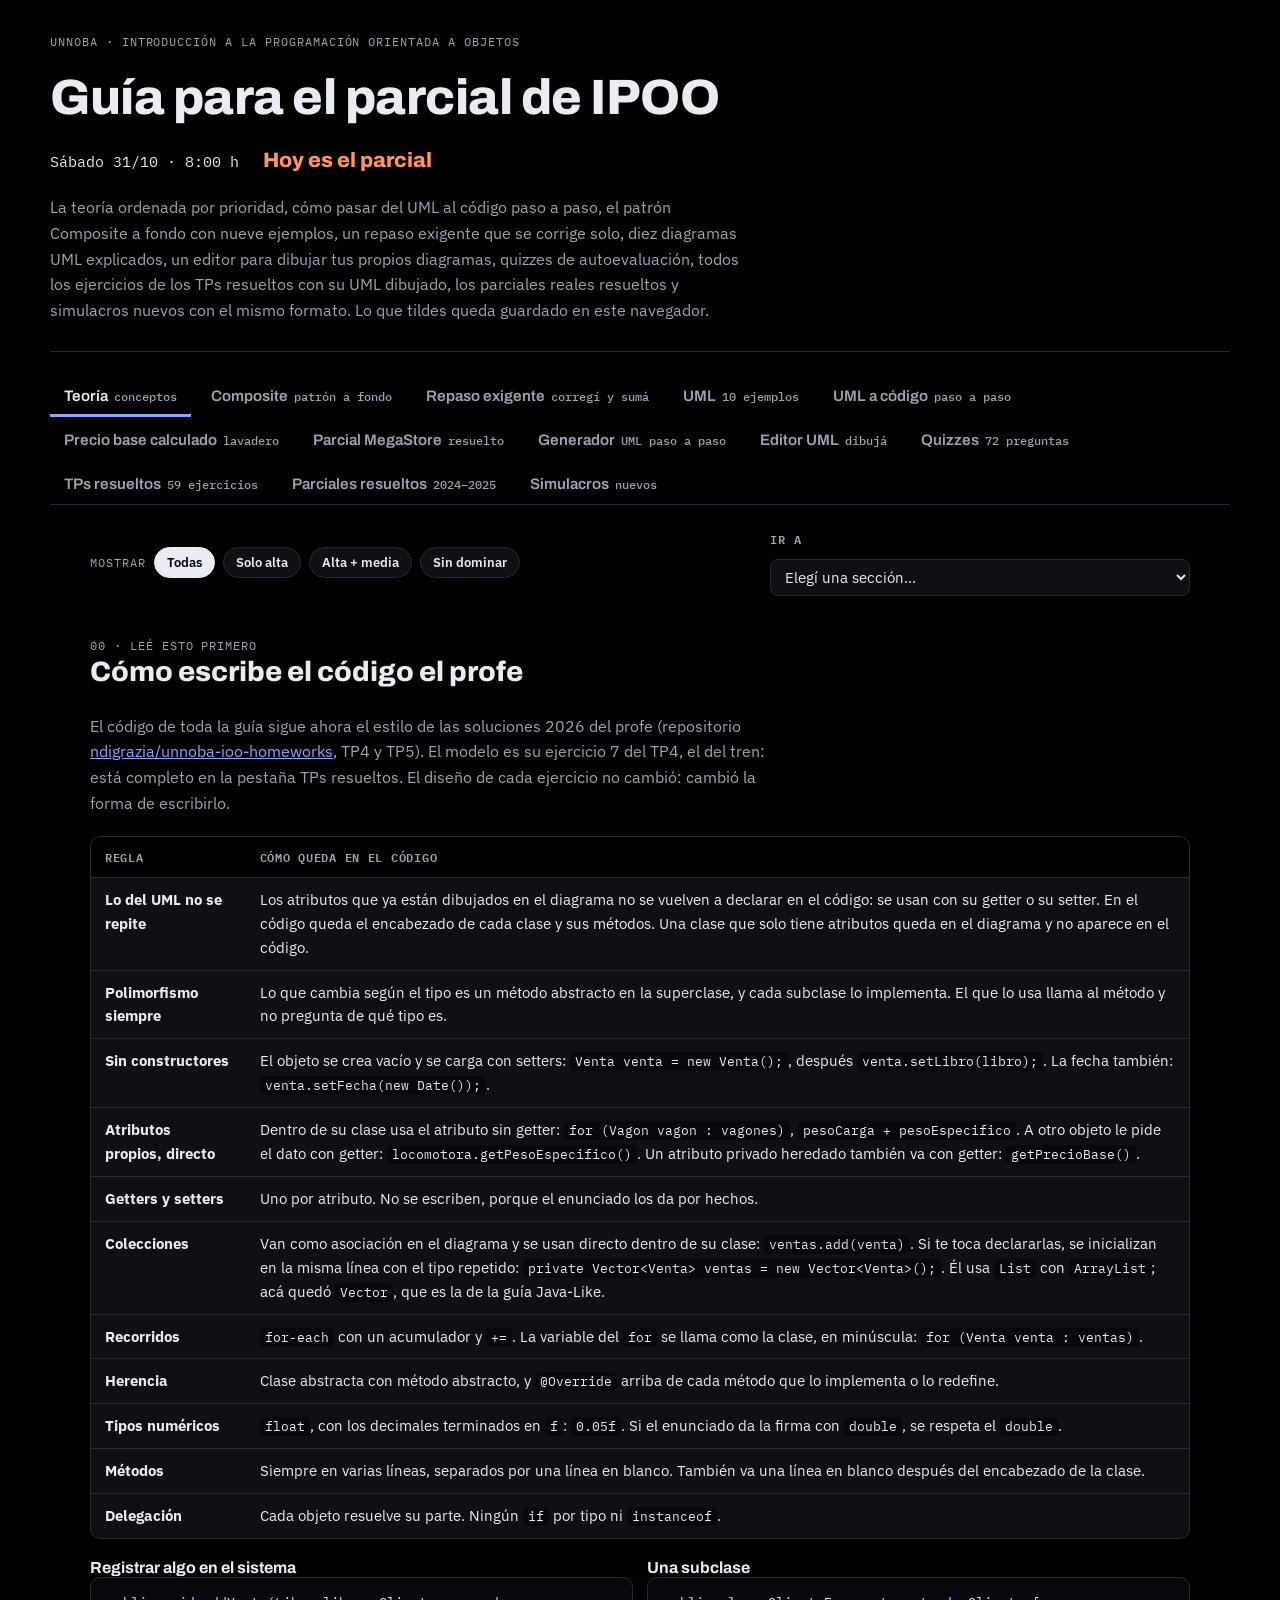
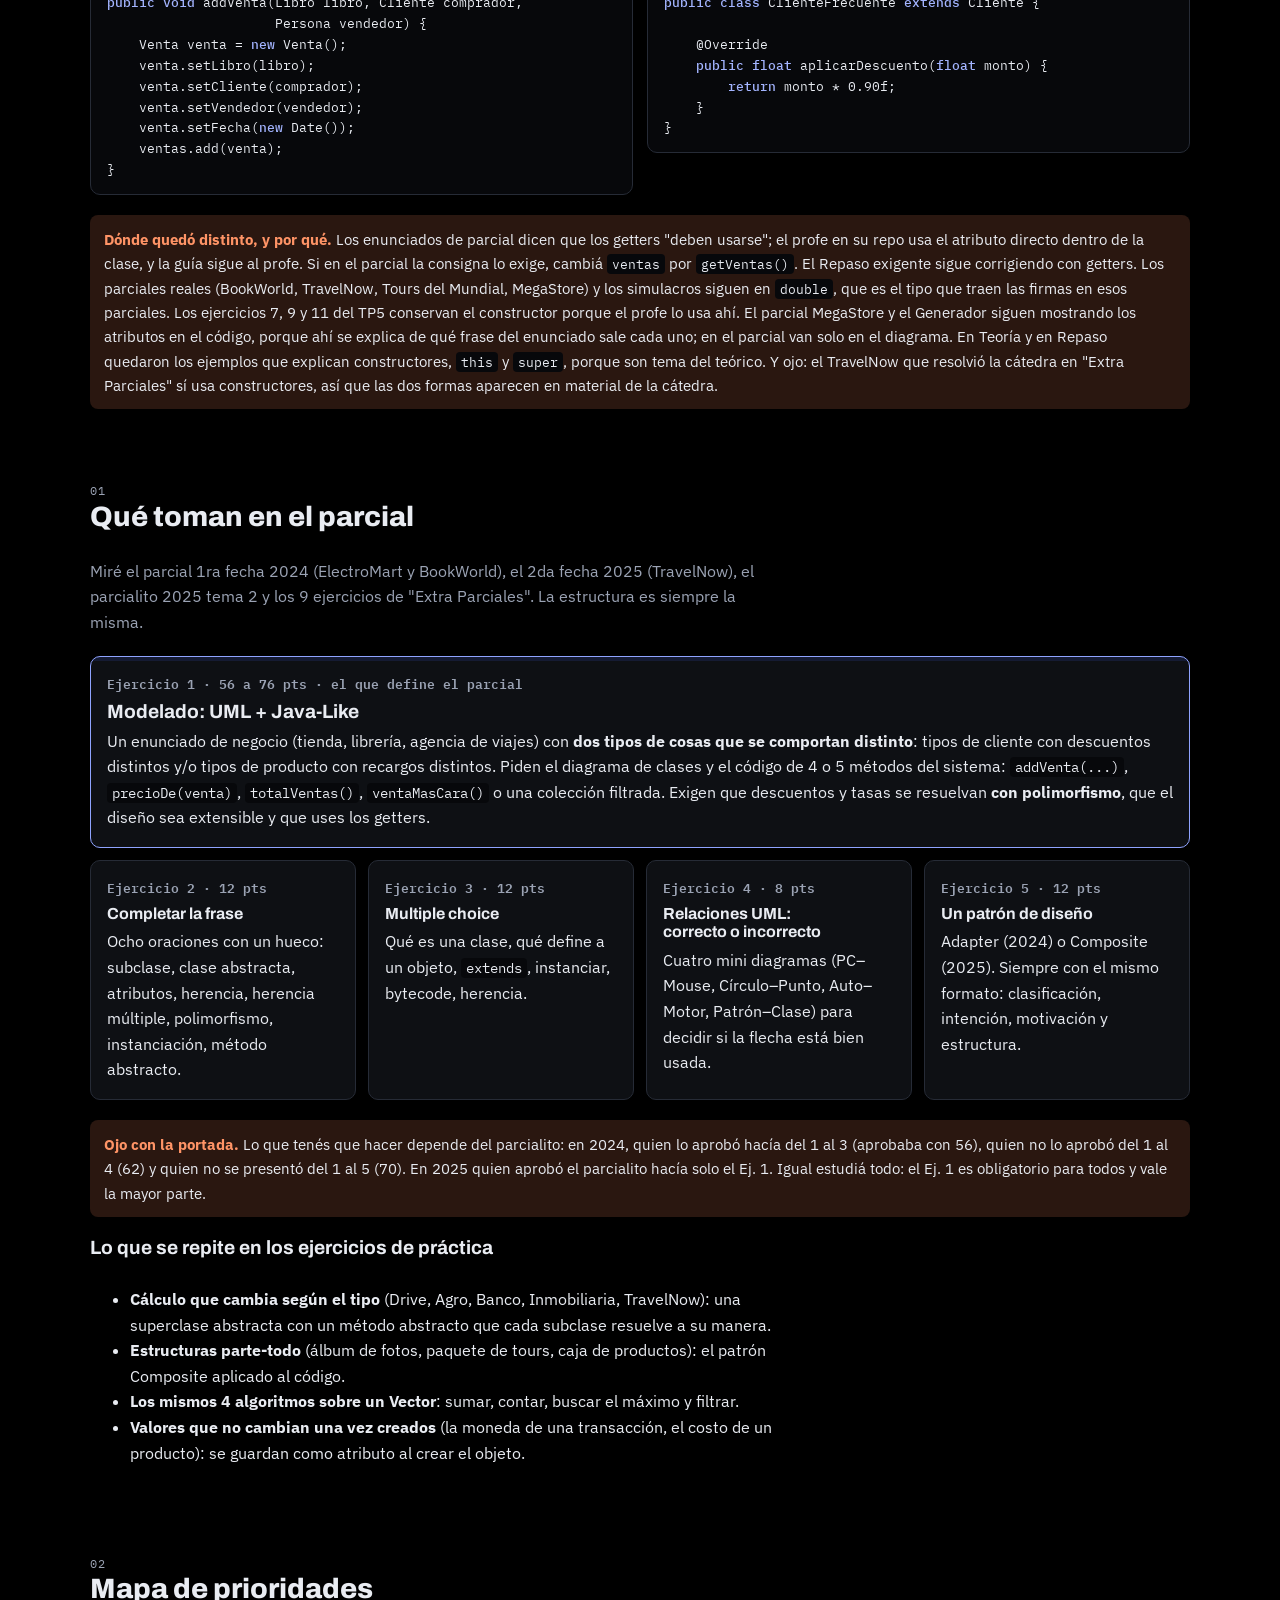
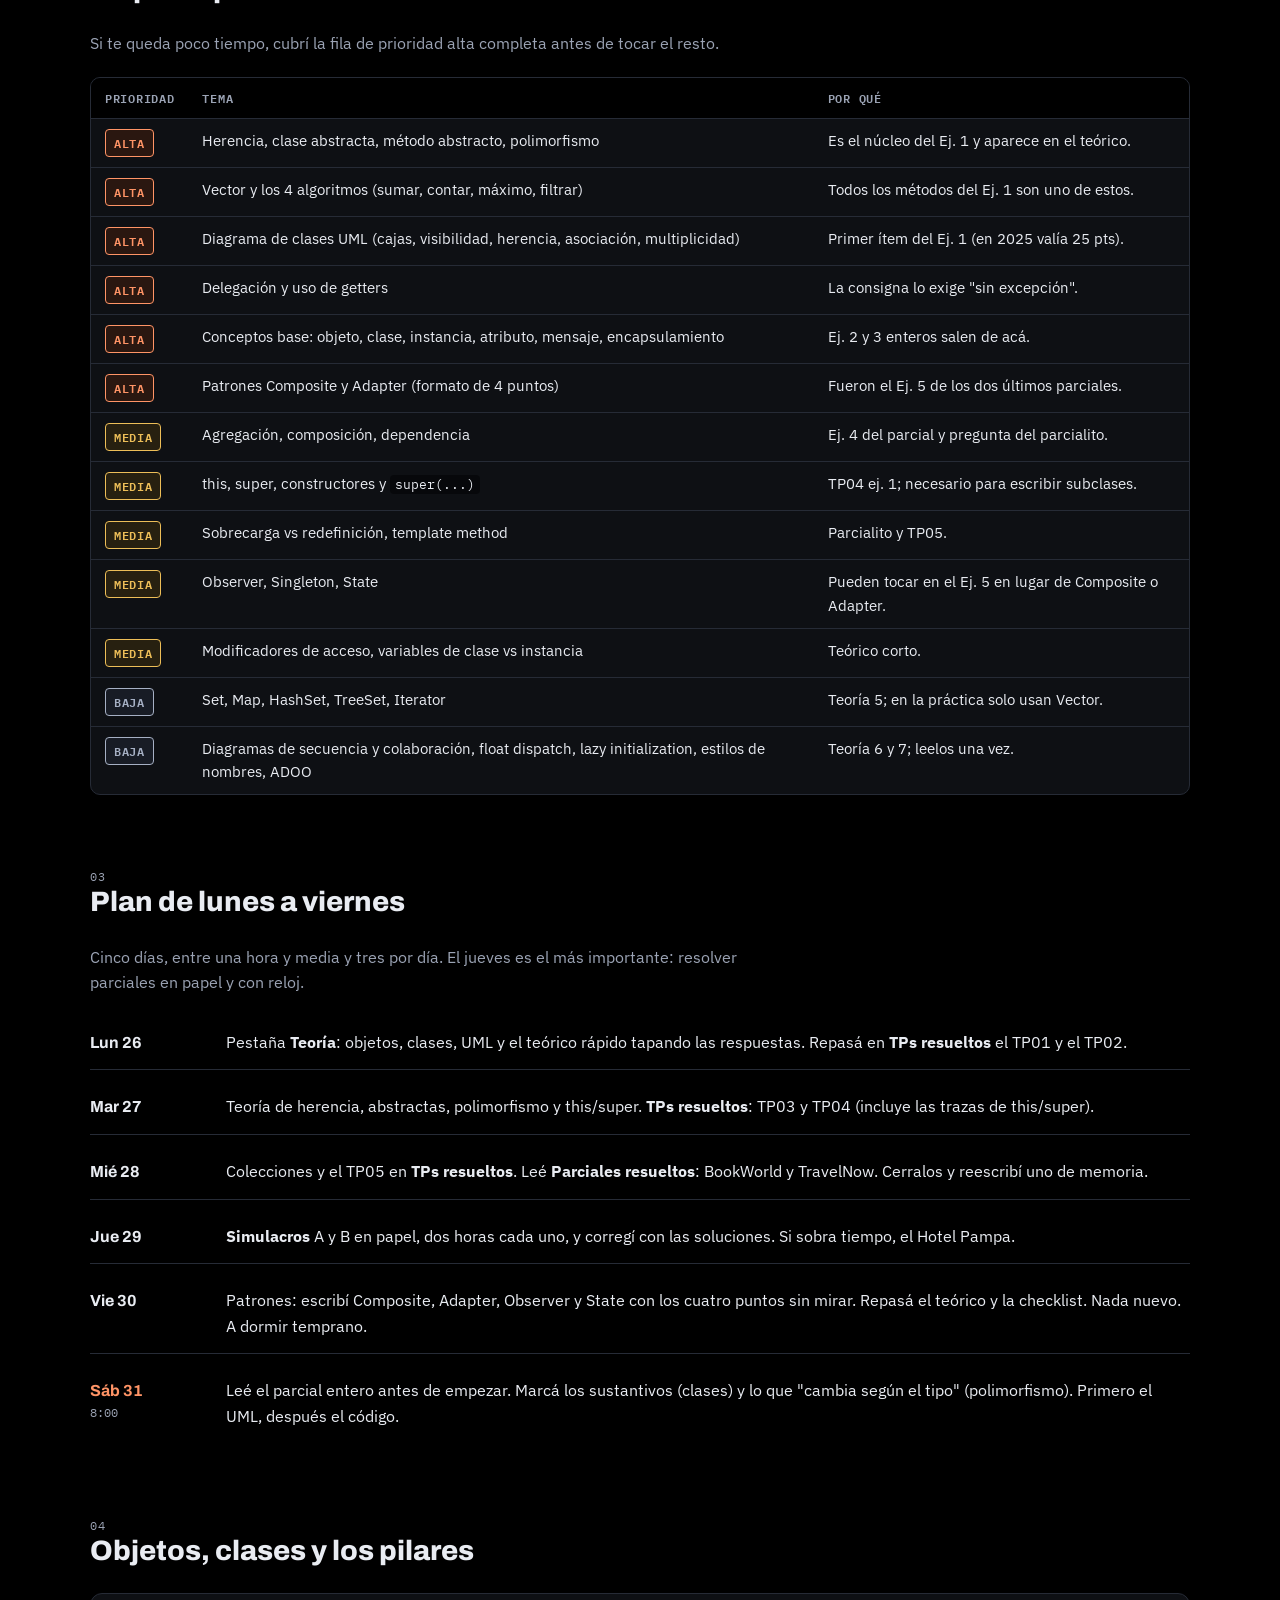
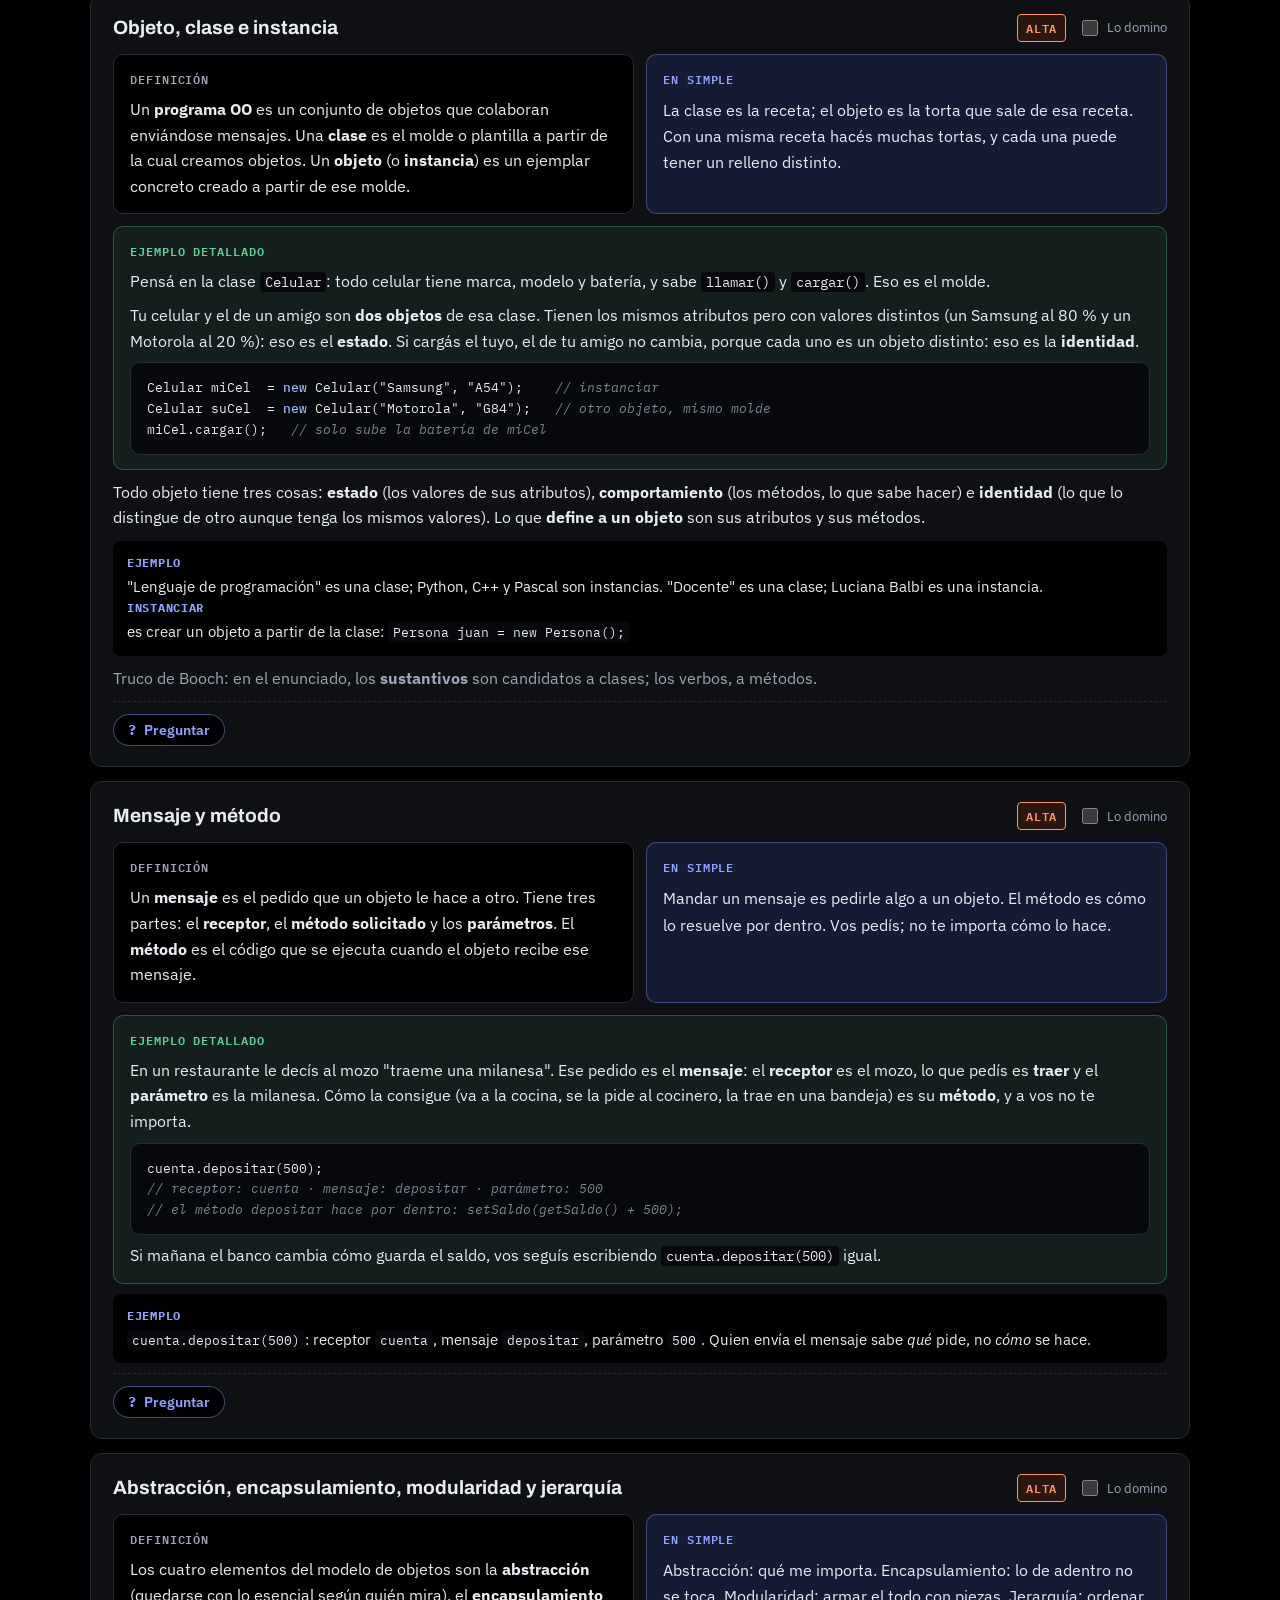
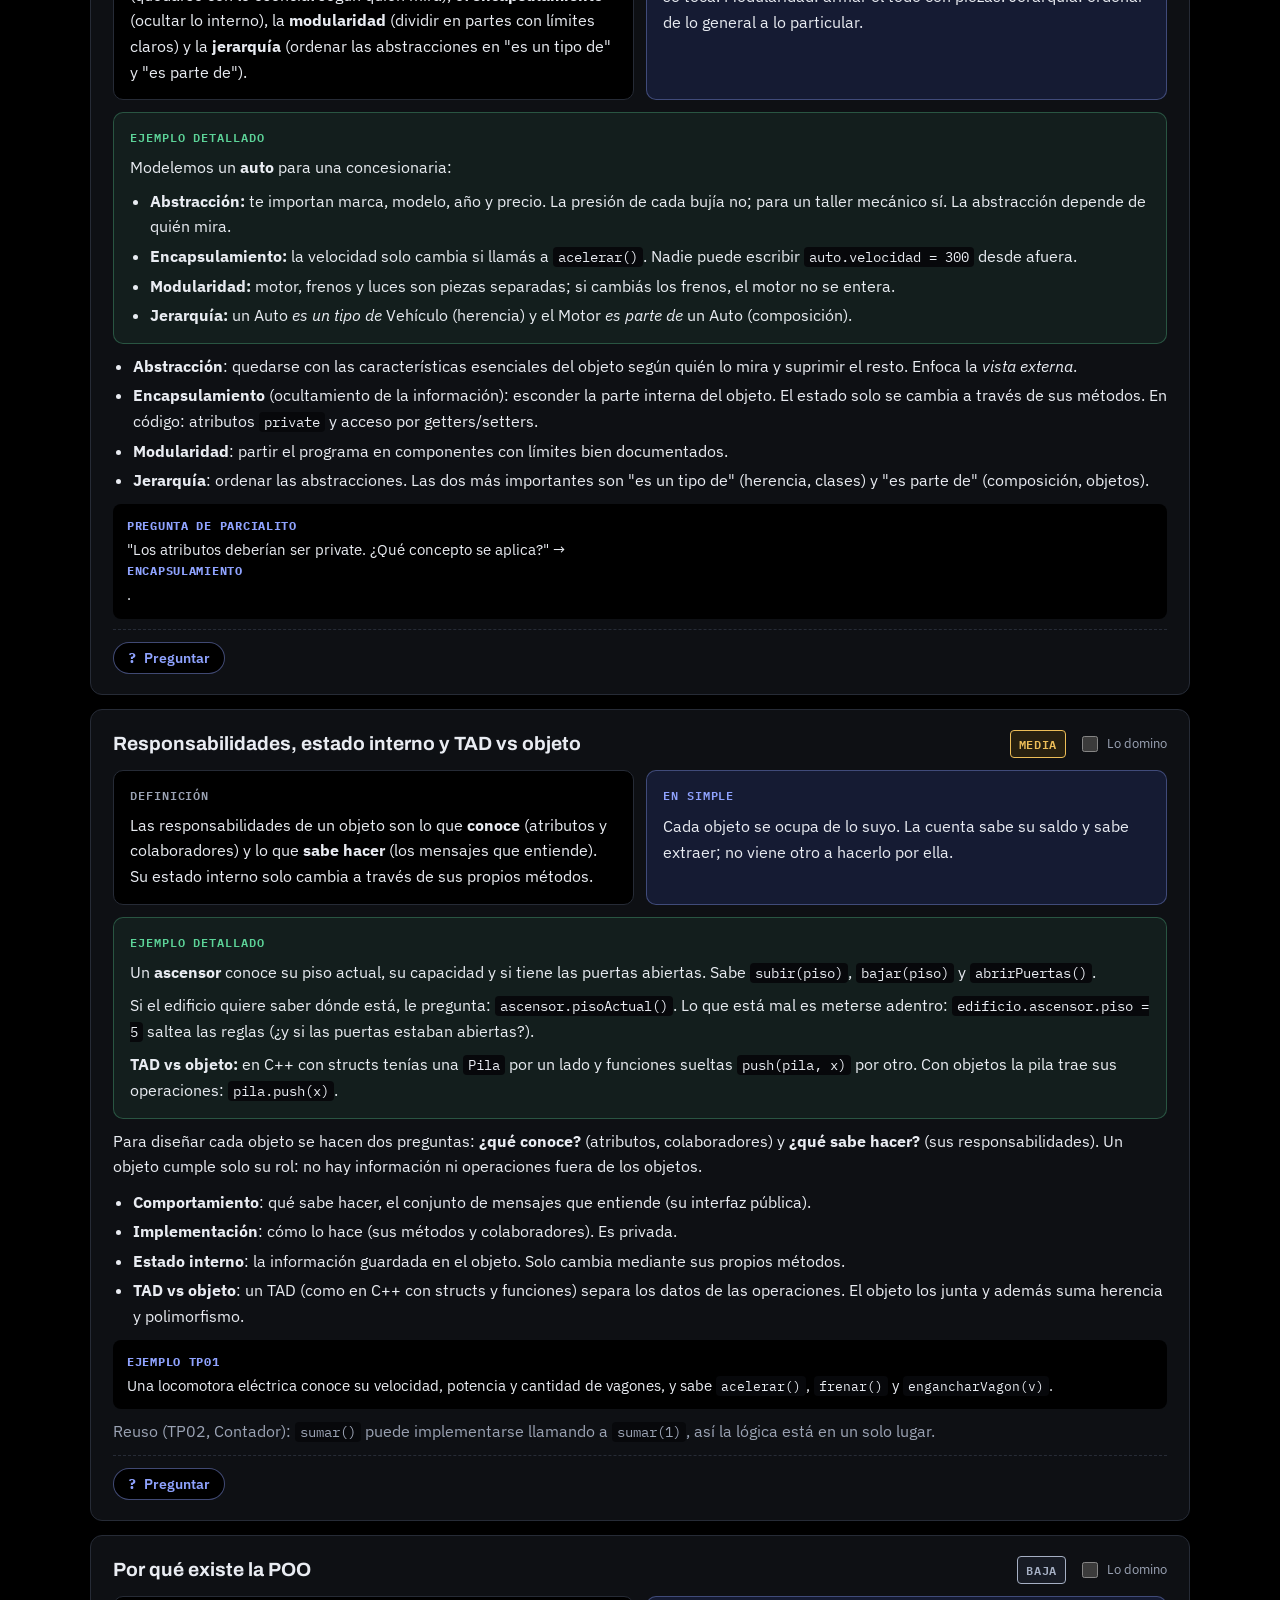
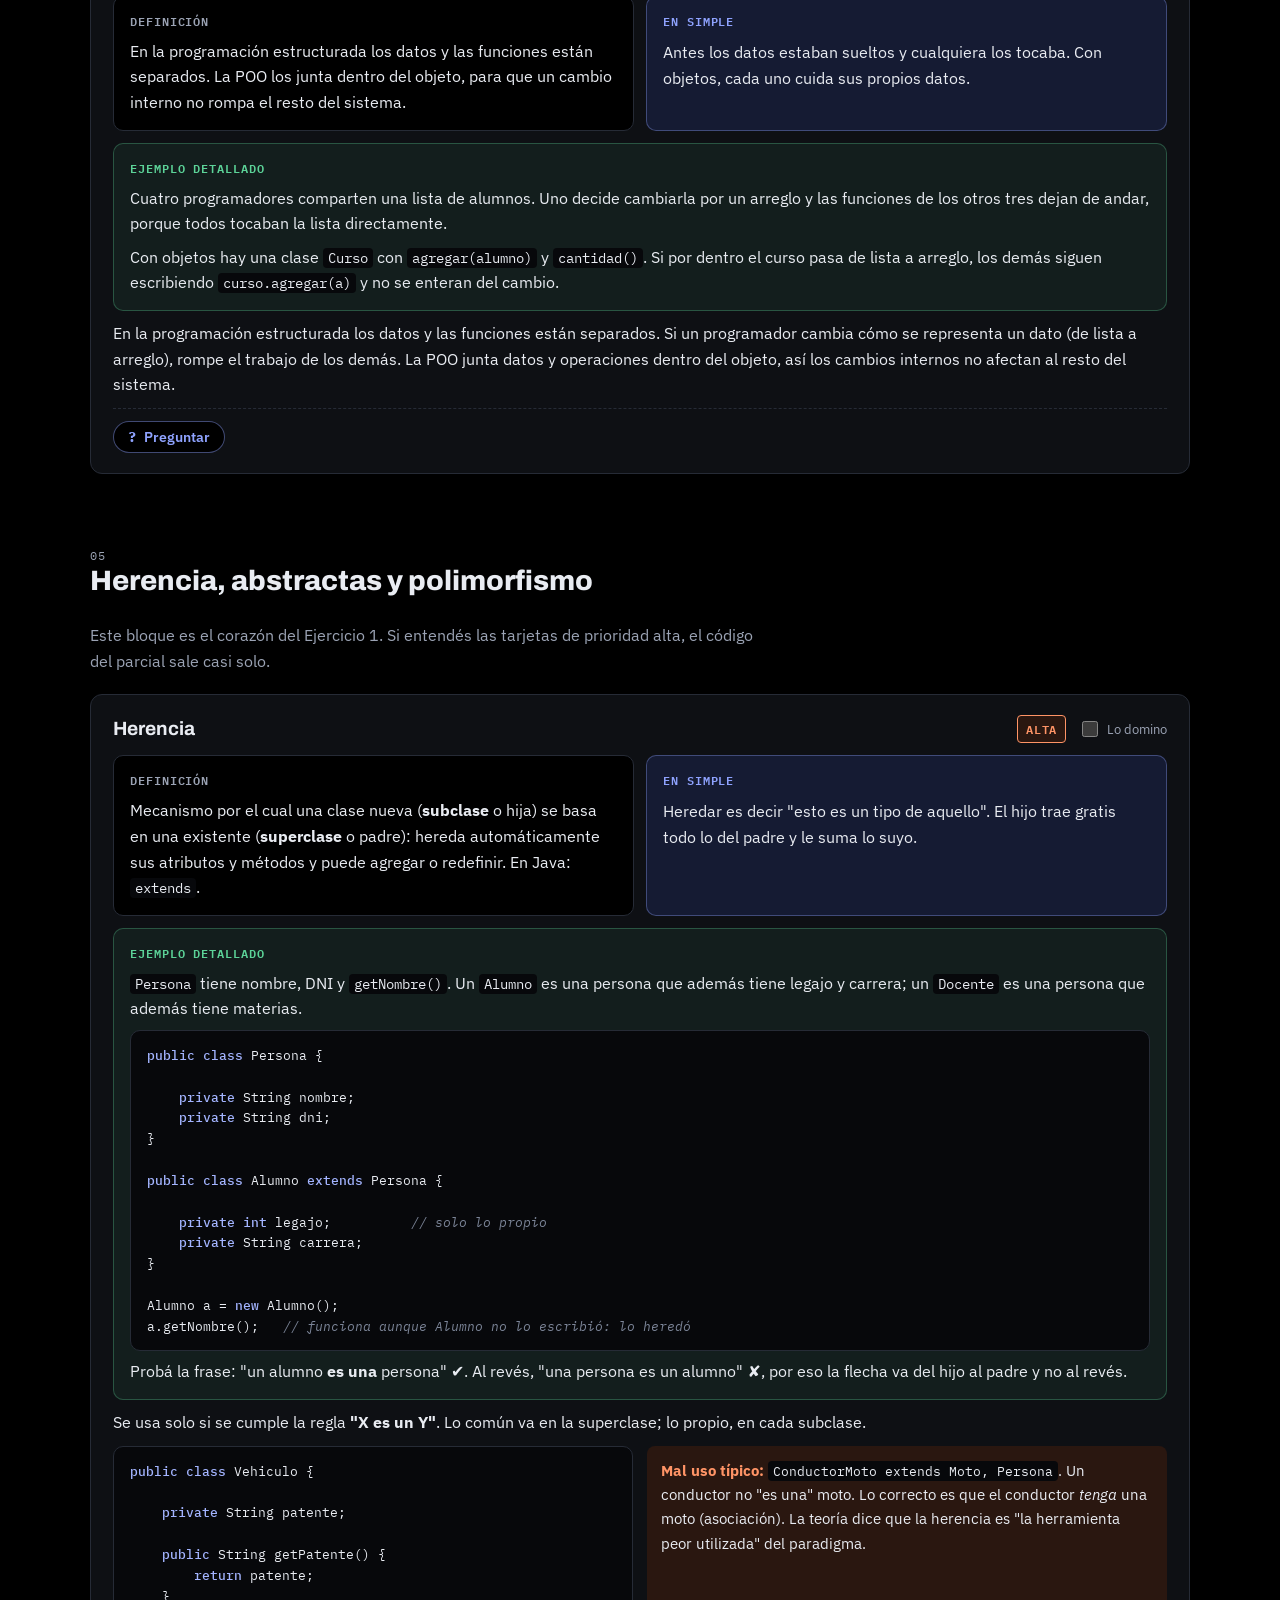
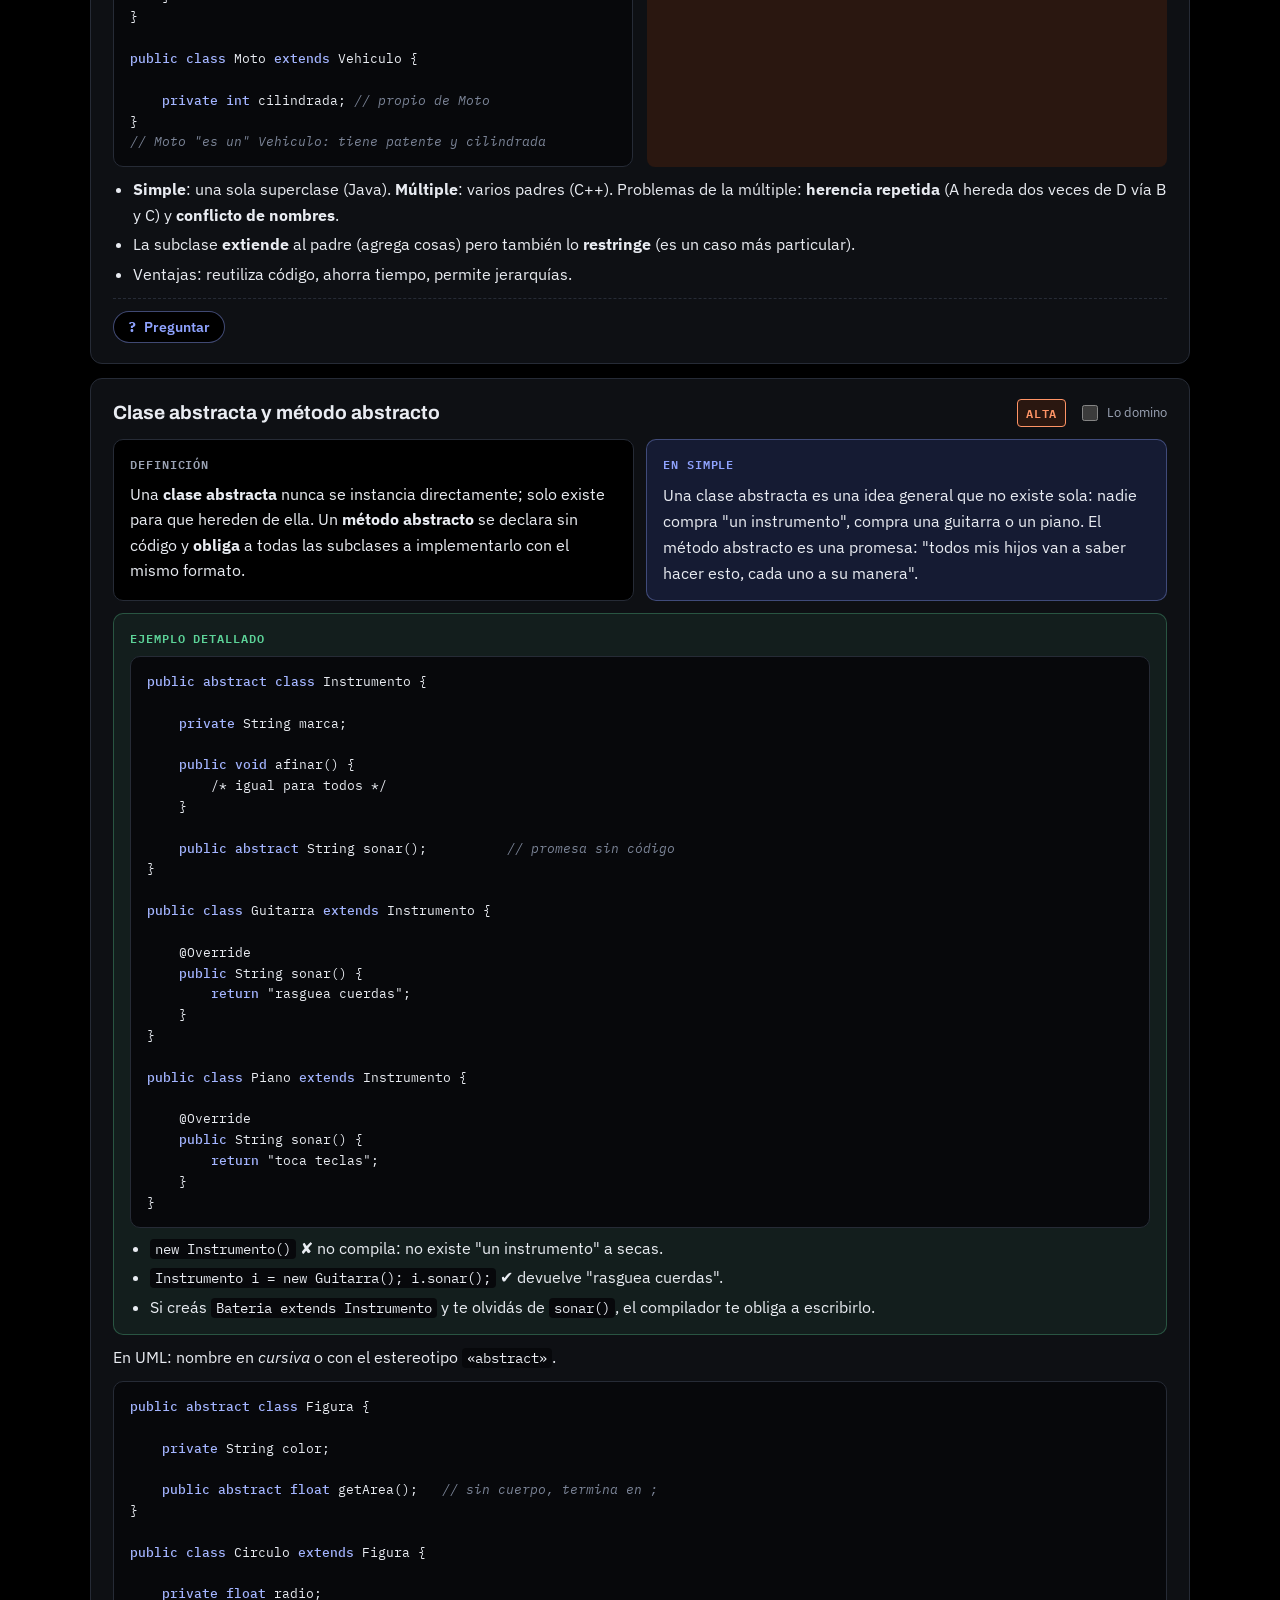
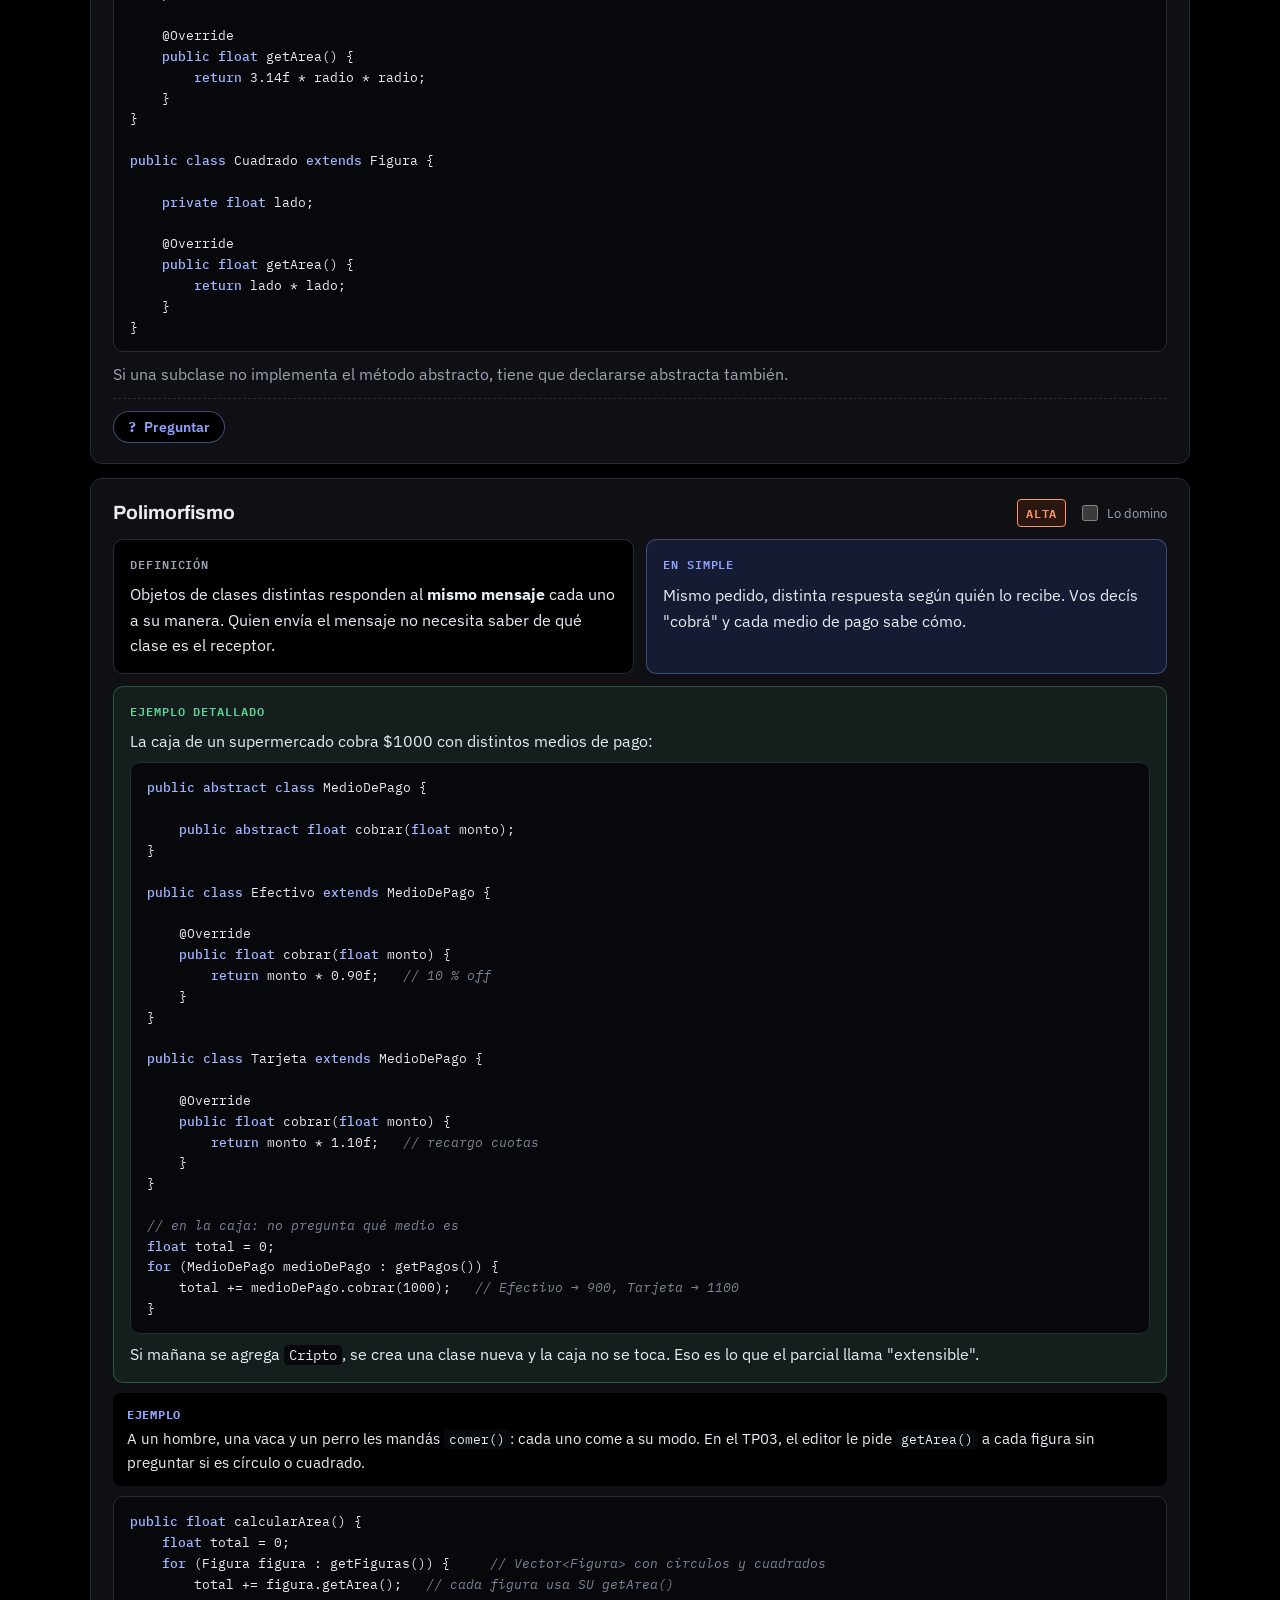
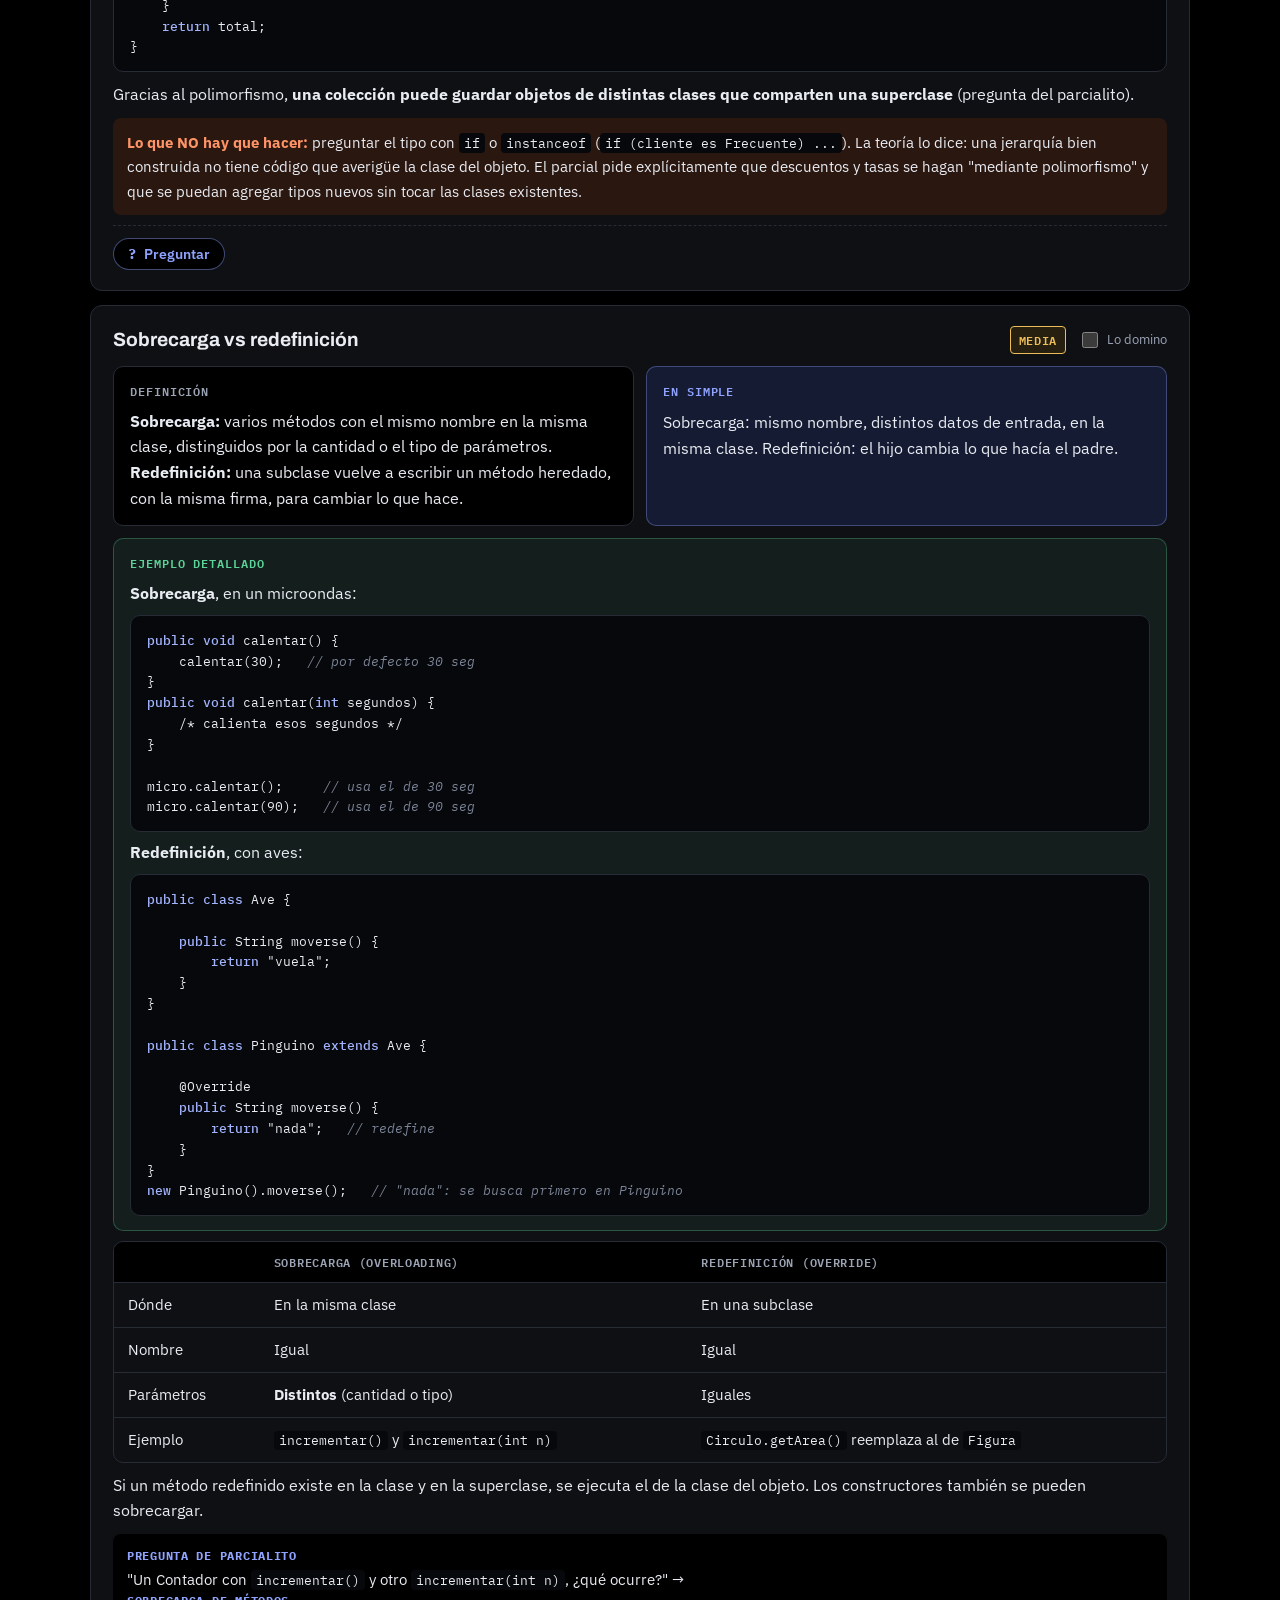
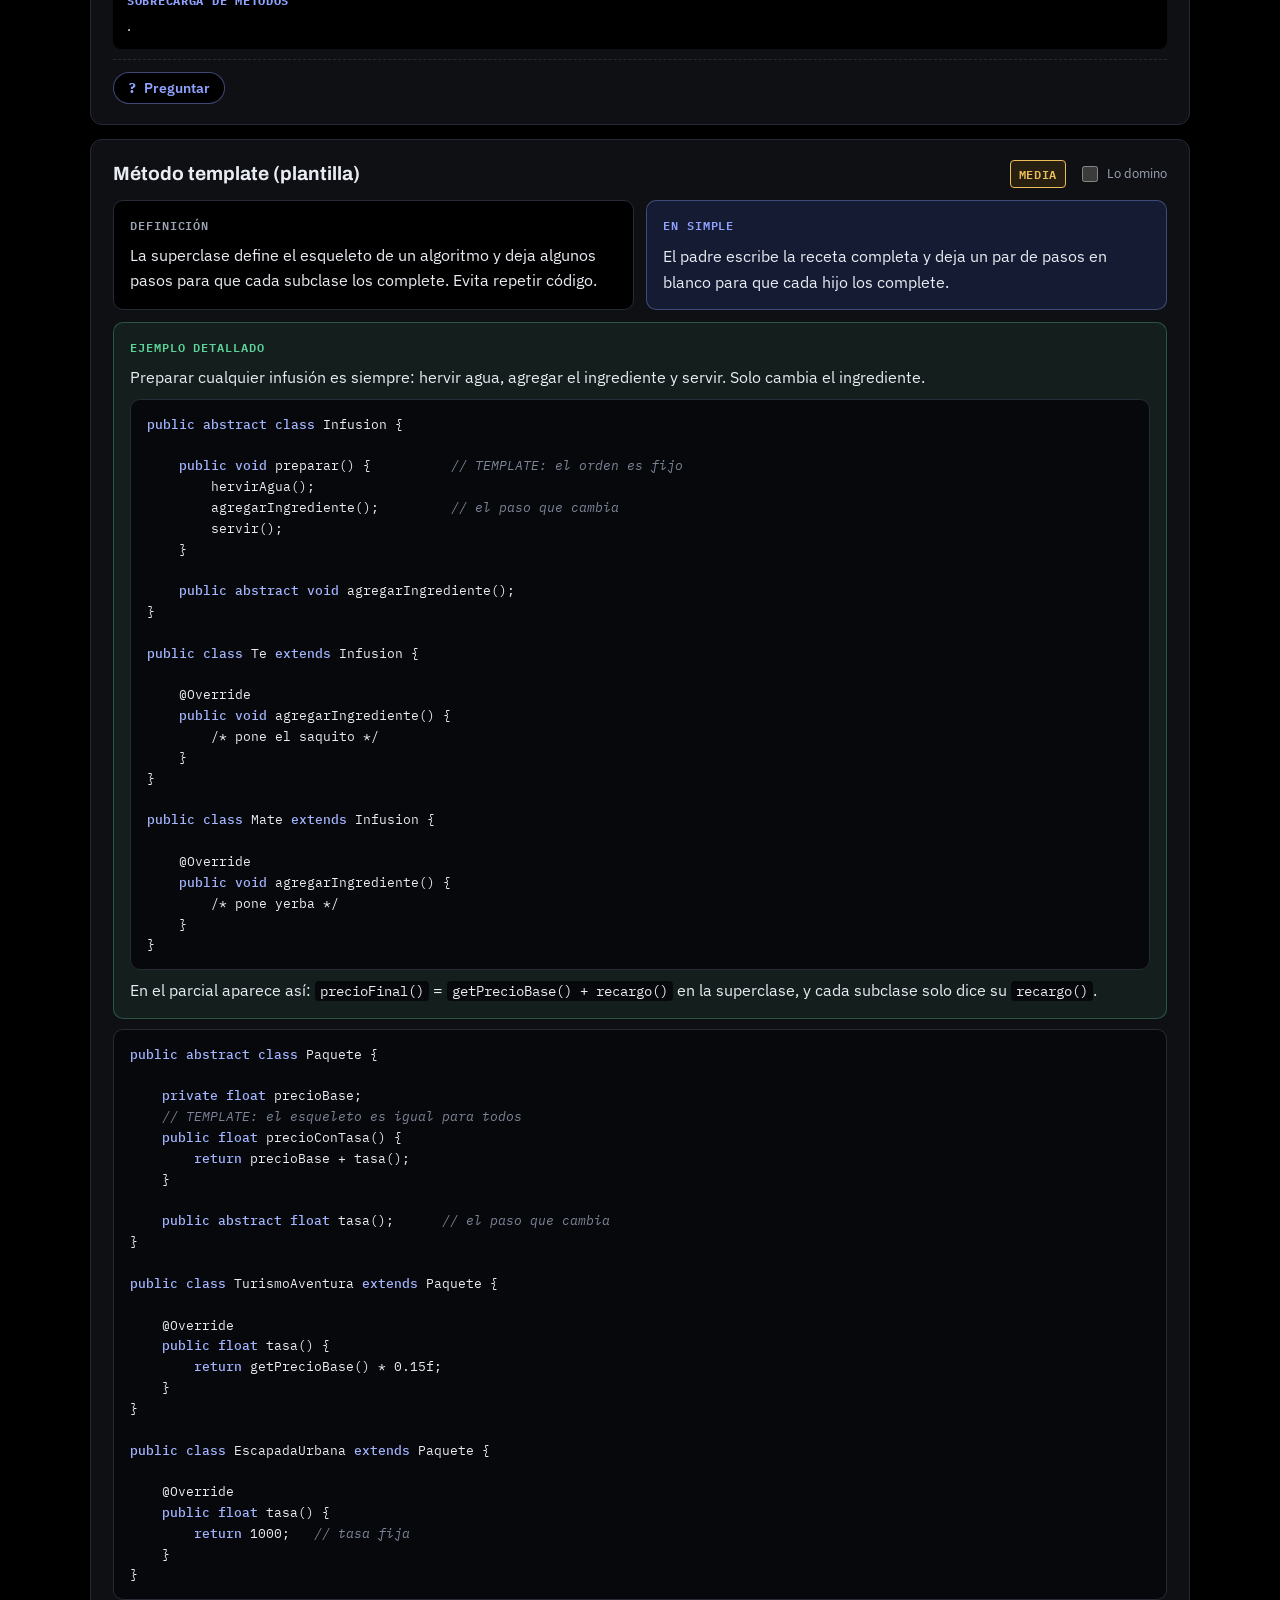
==== commit 7b15af84: "Guía IPOO: precio base calculado como pestaña propia Co-Authored-By: Claude Sonnet 5.5 <noreply@anth" ====
--- a/ipoo/index.html
+++ b/ipoo/index.html
@@ -459,6 +459,7 @@
     <button class="tab" role="tab" id="tab-repaso" aria-controls="repaso" aria-selected="false">Repaso exigente<span class="n">corregí y sumá</span></button>
     <button class="tab" role="tab" id="tab-ejemplos-uml" aria-controls="ejemplos-uml" aria-selected="false">UML<span class="n">10 ejemplos</span></button>
     <button class="tab" role="tab" id="tab-uml-codigo" aria-controls="uml-codigo" aria-selected="false">UML a código<span class="n">paso a paso</span></button>
+    <button class="tab" role="tab" id="tab-precio-base" aria-controls="precio-base" aria-selected="false">Precio base calculado<span class="n">lavadero</span></button>
     <button class="tab" role="tab" id="tab-megastore" aria-controls="megastore" aria-selected="false">Parcial MegaStore<span class="n">resuelto</span></button>
     <button class="tab" role="tab" id="tab-generador" aria-controls="generador" aria-selected="false">Generador<span class="n">UML paso a paso</span></button>
     <button class="tab" role="tab" id="tab-editor-uml" aria-controls="editor-uml" aria-selected="false">Editor UML<span class="n">dibujá</span></button>
@@ -5614,7 +5615,7 @@
 </div>
 <div class="panel" id="uml-codigo" role="tabpanel" aria-labelledby="tab-uml-codigo" hidden>
 <div class="wrap">
-<main><div class="panel-head"><div class="jump"><label for="jump-uml-codigo">Ir a</label><select id="jump-uml-codigo" class="jump-sel"><option value="">Elegí una sección…</option><option value="uc-regla">La regla del profe</option><option value="uc-tabla">Qué se convierte en qué</option><option value="uc-ejemplo">El diagrama del ejemplo</option><option value="uc-pasos">Los seis pasos</option><option value="uc-hoja">Lo que queda en la hoja</option><option value="uc-nombres">Cómo nombrar lo que no escribiste</option><option value="uc-errores">Errores que restan puntos</option><option value="uc-adicionales">Dos ejercicios con adicionales</option><option value="uc-basecalc">Cuando el precio base se calcula</option><option value="uc-ejemplos">Diez ejemplos completos</option></select></div></div>
+<main><div class="panel-head"><div class="jump"><label for="jump-uml-codigo">Ir a</label><select id="jump-uml-codigo" class="jump-sel"><option value="">Elegí una sección…</option><option value="uc-regla">La regla del profe</option><option value="uc-tabla">Qué se convierte en qué</option><option value="uc-ejemplo">El diagrama del ejemplo</option><option value="uc-pasos">Los seis pasos</option><option value="uc-hoja">Lo que queda en la hoja</option><option value="uc-nombres">Cómo nombrar lo que no escribiste</option><option value="uc-errores">Errores que restan puntos</option><option value="uc-adicionales">Dos ejercicios con adicionales</option><option value="uc-ejemplos">Diez ejemplos completos</option></select></div></div>
 <section id="uc-regla">
   <div><div class="eyebrow">Del diagrama a la hoja</div><h2>Cómo pasar del UML al código</h2></div>
   <p class="lead">Una vez que el diagrama está hecho, el código no se piensa de nuevo: se copia del diagrama lo que da forma a las clases y se escribe solo lo que falta, que es el cuerpo de los métodos.</p>
@@ -6469,7 +6470,16 @@
     }
 }</code></pre></div></details></div></div></div></details></div>
 </section>
-<section id="uc-basecalc">
+<section id="uc-ejemplos">
+  <div><h2>Diez ejemplos completos</h2></div>
+  <p class="lead">Diez ejercicios como los del Generador, cada uno con su enunciado, el diagrama terminado y el paso a paso de cómo ir escribiendo el código: qué va primero, qué se tacha y qué se agrega en cada vuelta. Al final de cada uno está la hoja completa para comparar.</p>
+  <div id="uc-ejemplos-list"></div>
+</section></main>
+</div>
+</div>
+<div class="panel" id="precio-base" role="tabpanel" aria-labelledby="tab-precio-base" hidden>
+<div class="wrap">
+<main><section id="uc-basecalc">
   <div><h2>Cuando el precio base se calcula</h2></div>
   <p class="lead">A veces el enunciado no da un precio base. Da una cantidad en una clase (las horas del lavado) y una tarifa en otra (el precio por hora del vehículo). El precio base es la cuenta entre las dos.</p>
   <div class="prose"><h3>Cómo pensarlo</h3><ul>
@@ -6771,11 +6781,7 @@
     }
 }</code></pre></div></details></div></div></div></details></div>
 </section>
-<section id="uc-ejemplos">
-  <div><h2>Diez ejemplos completos</h2></div>
-  <p class="lead">Diez ejercicios como los del Generador, cada uno con su enunciado, el diagrama terminado y el paso a paso de cómo ir escribiendo el código: qué va primero, qué se tacha y qué se agrega en cada vuelta. Al final de cada uno está la hoja completa para comparar.</p>
-  <div id="uc-ejemplos-list"></div>
-</section></main>
+</main>
 </div>
 </div>
 <div class="panel" id="megastore" role="tabpanel" aria-labelledby="tab-megastore" hidden>
@@ -14283,7 +14289,7 @@
   }catch(e){}
 
   // pestañas
-  var panels=["teoria","composite-pat","repaso","megastore","ejemplos-uml","uml-codigo","generador","editor-uml","quizzes","tps","resueltos","simulacros"];
+  var panels=["teoria","composite-pat","repaso","megastore","ejemplos-uml","uml-codigo","precio-base","generador","editor-uml","quizzes","tps","resueltos","simulacros"];
   function show(pid){
     panels.forEach(function(p){
       document.getElementById(p).hidden = (p!==pid);
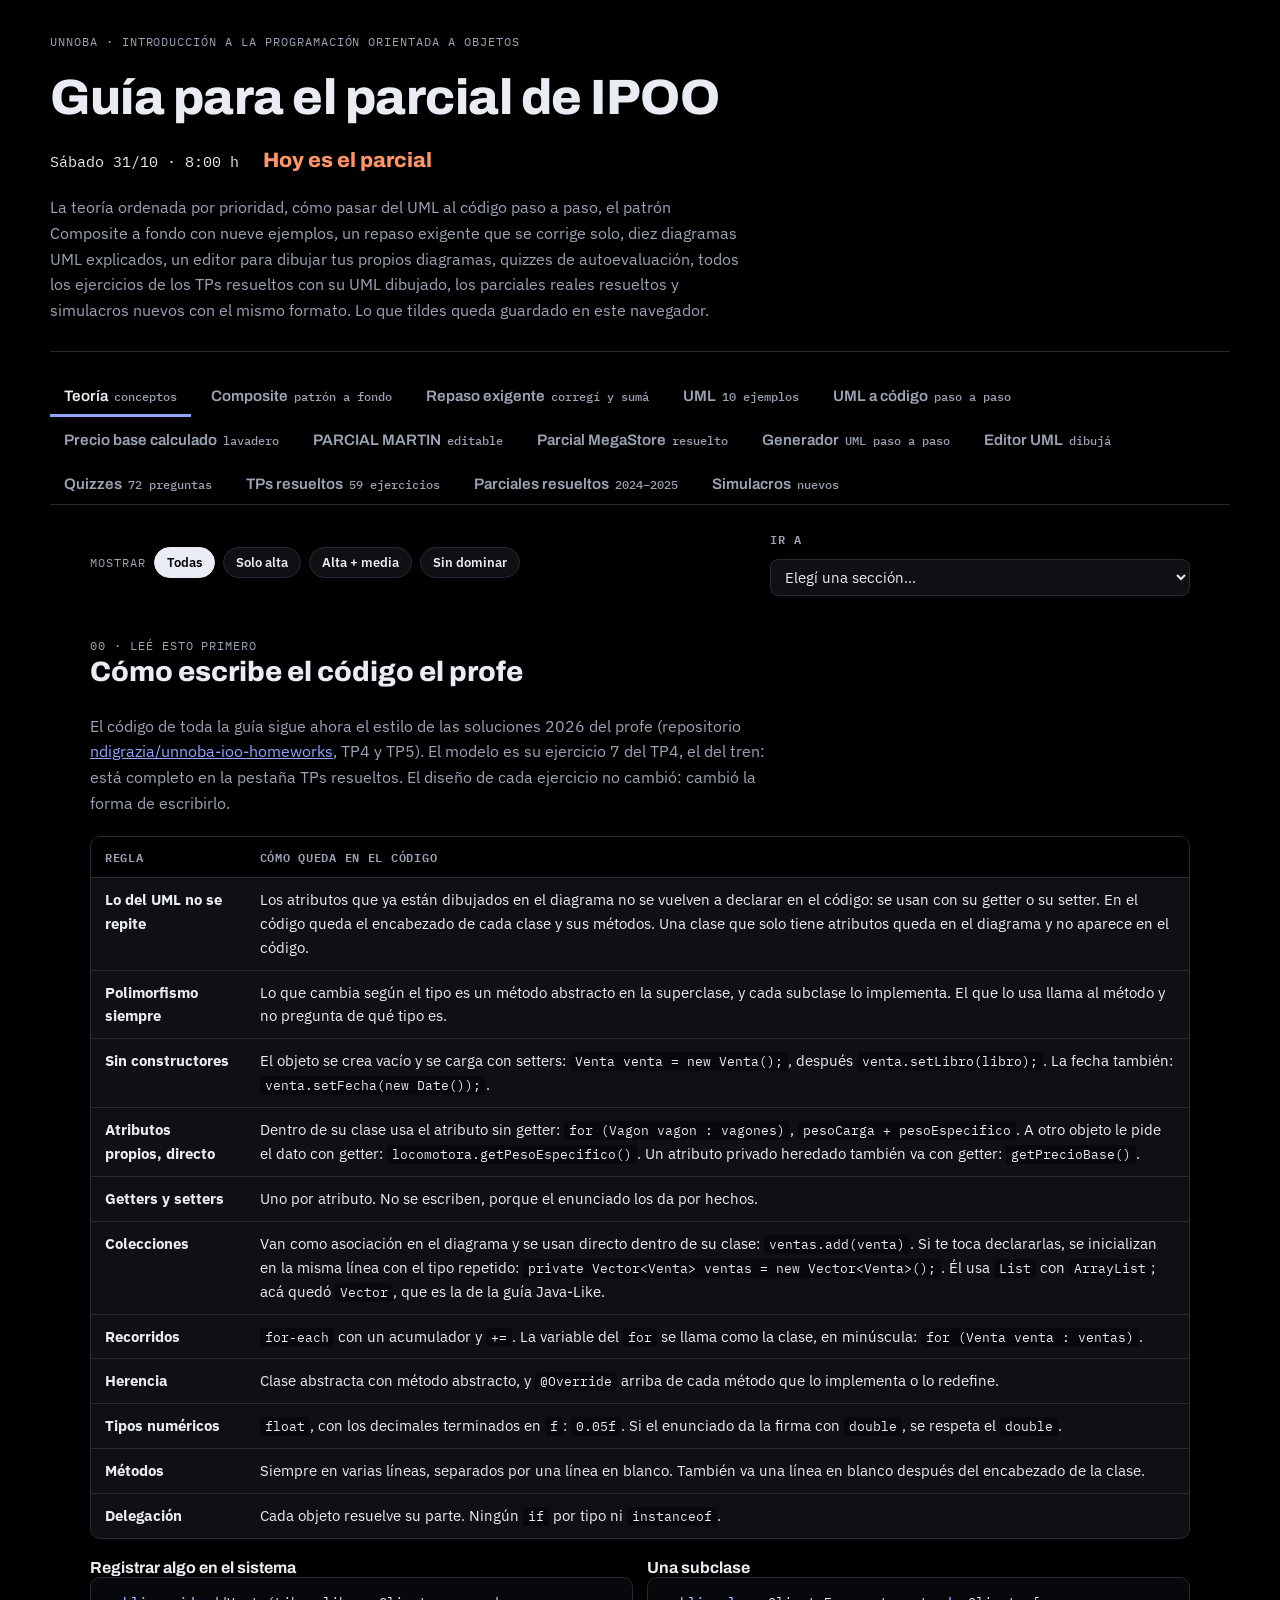
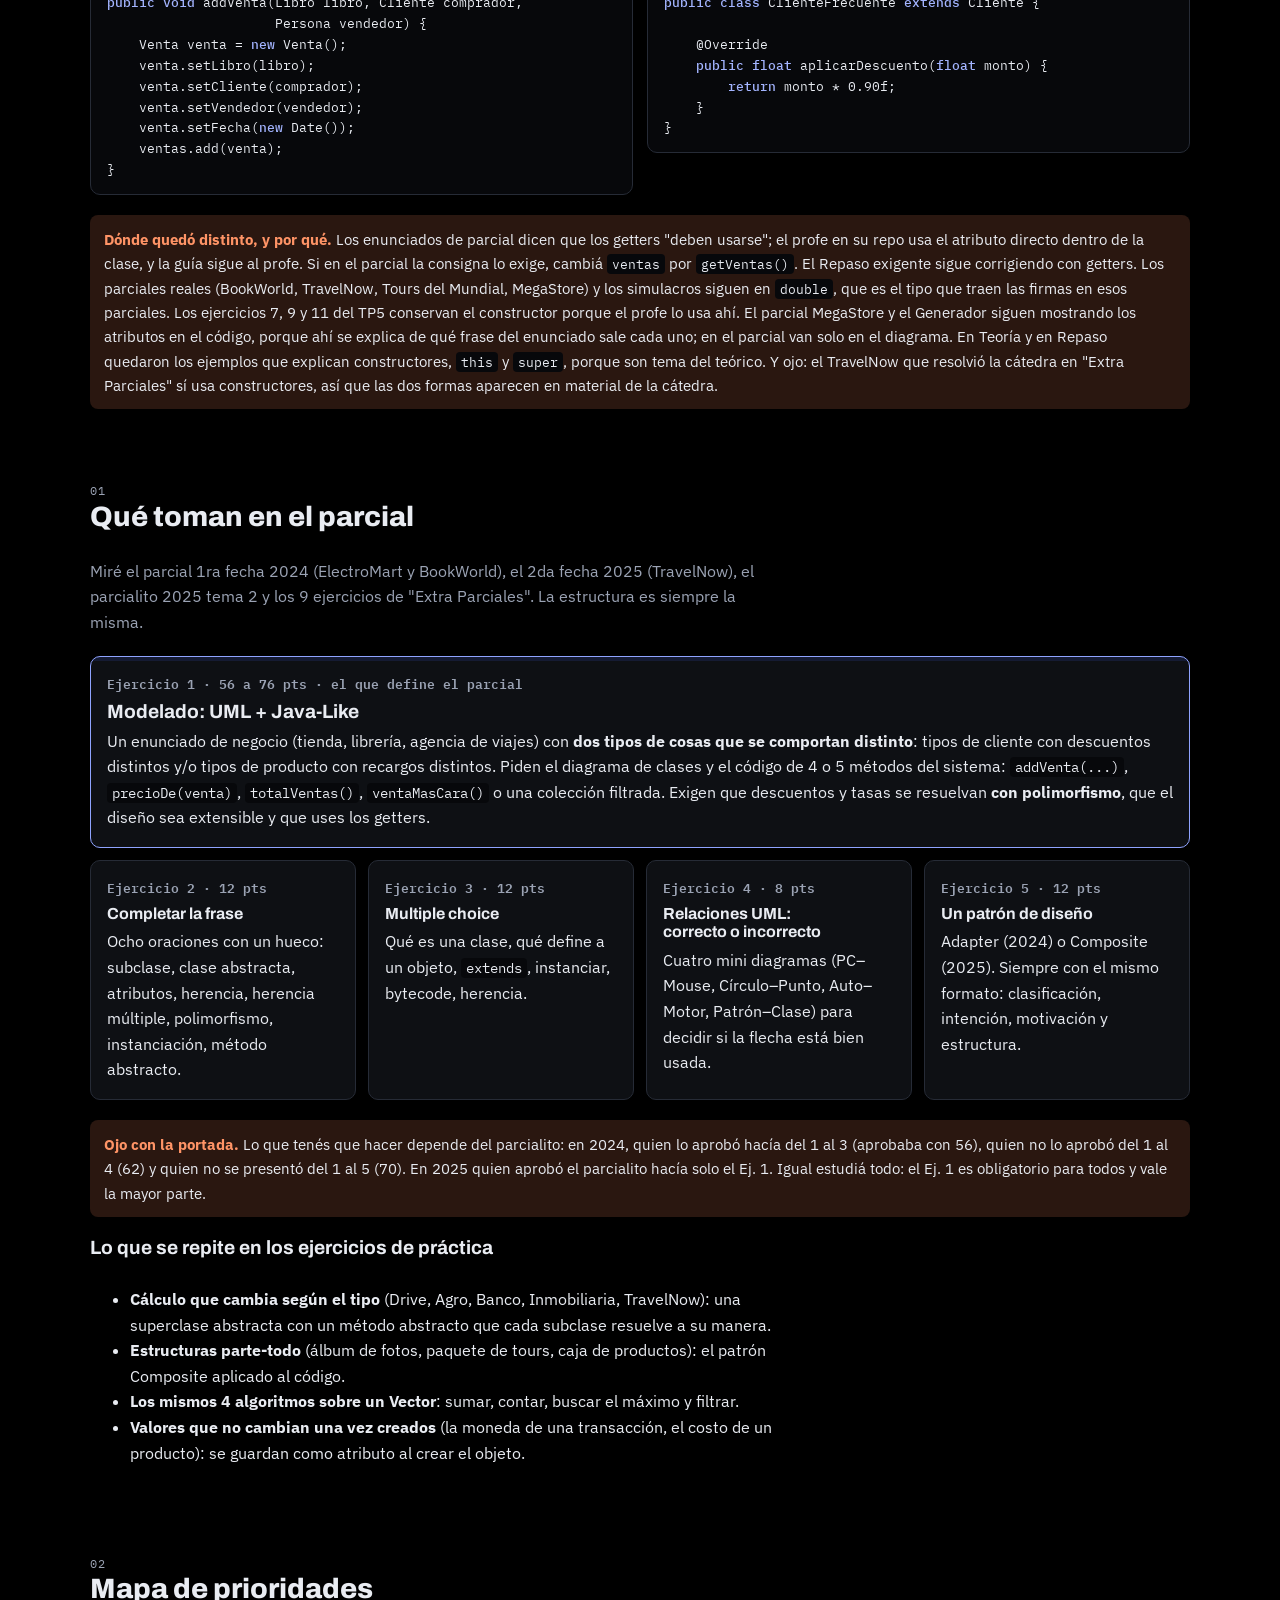
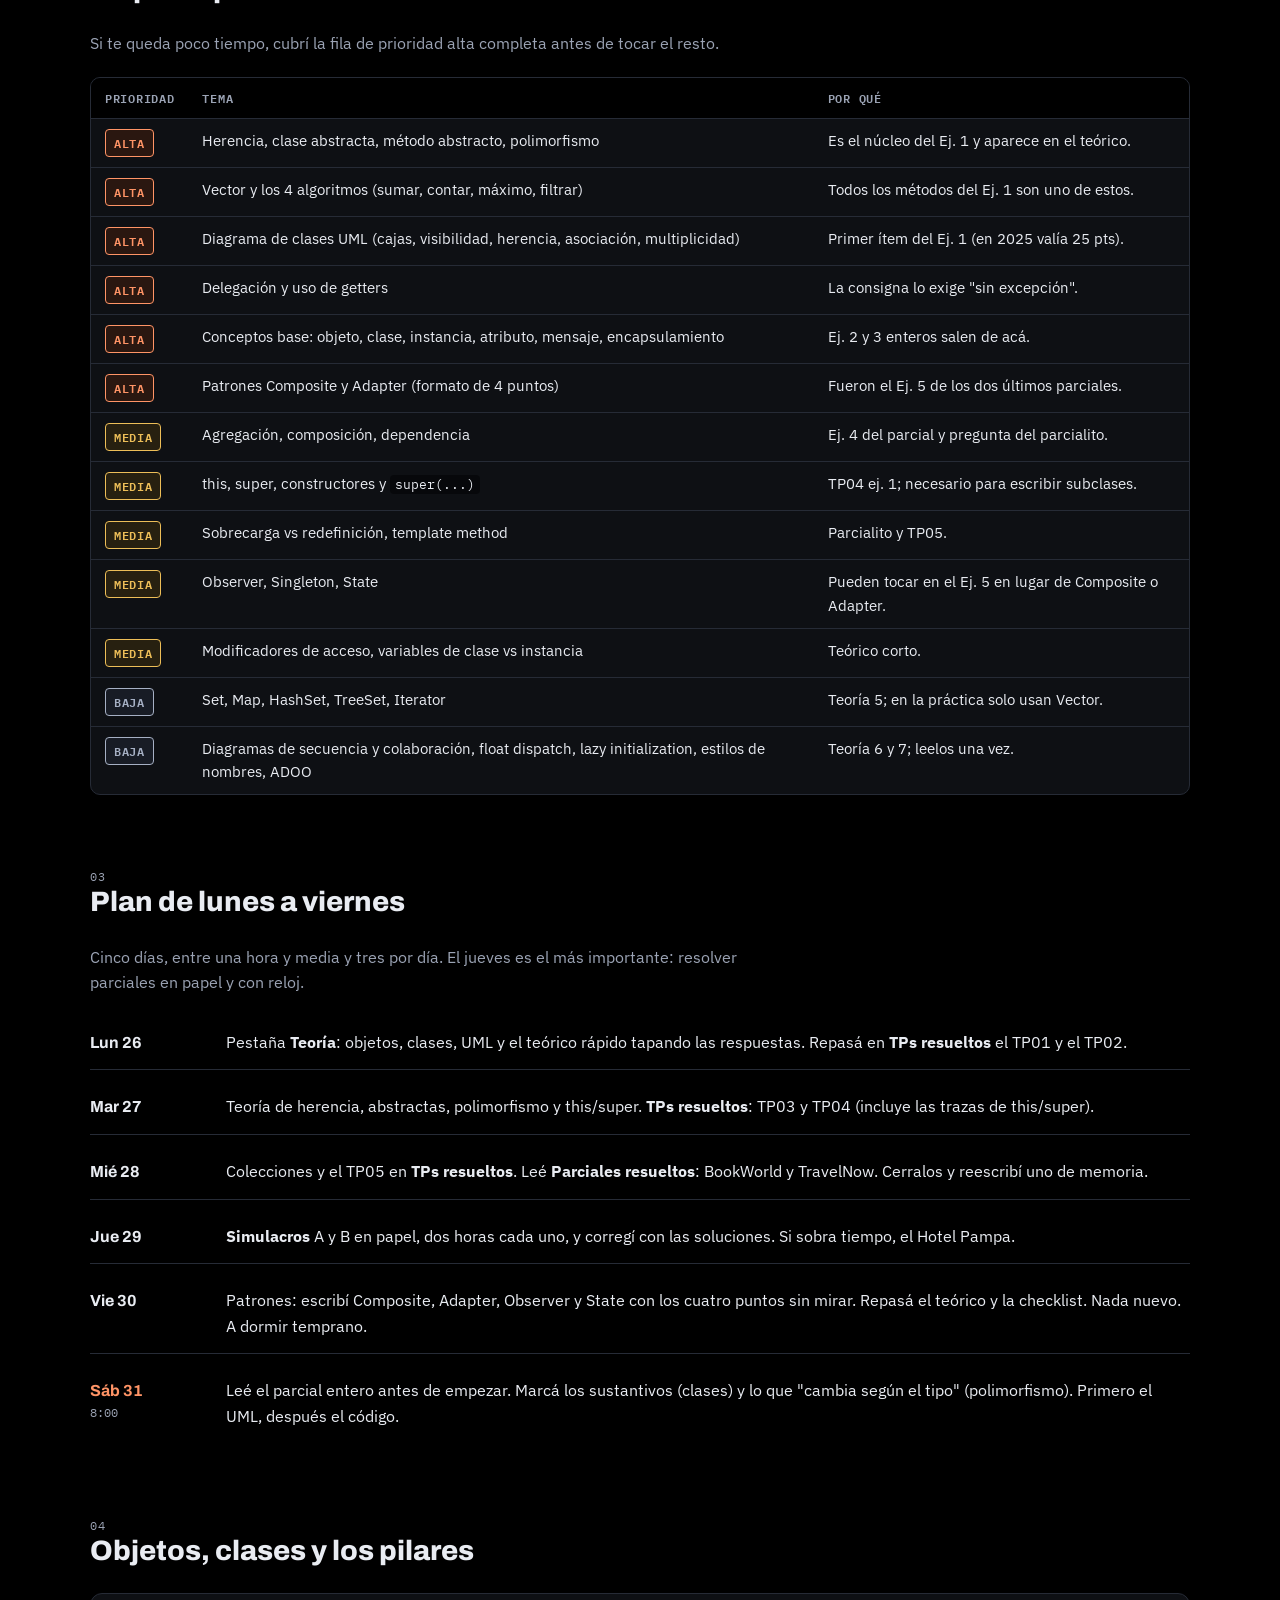
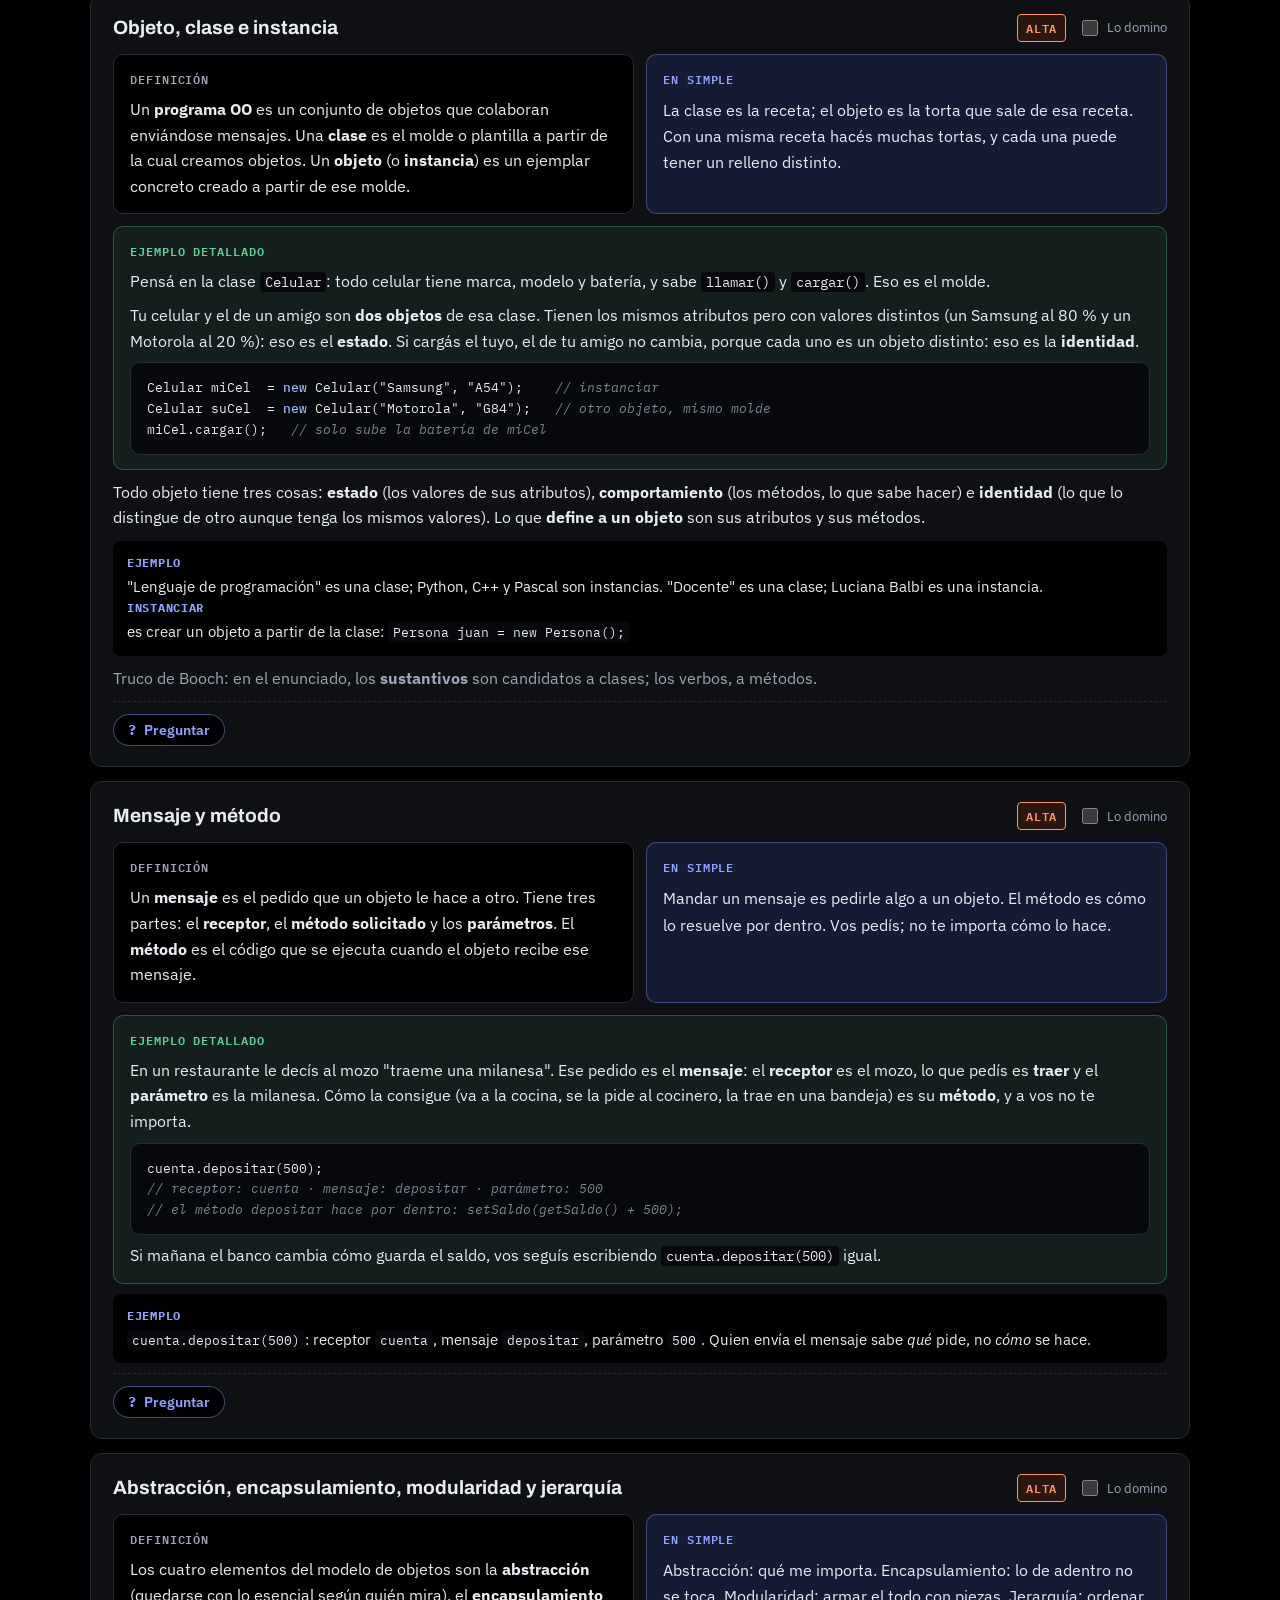
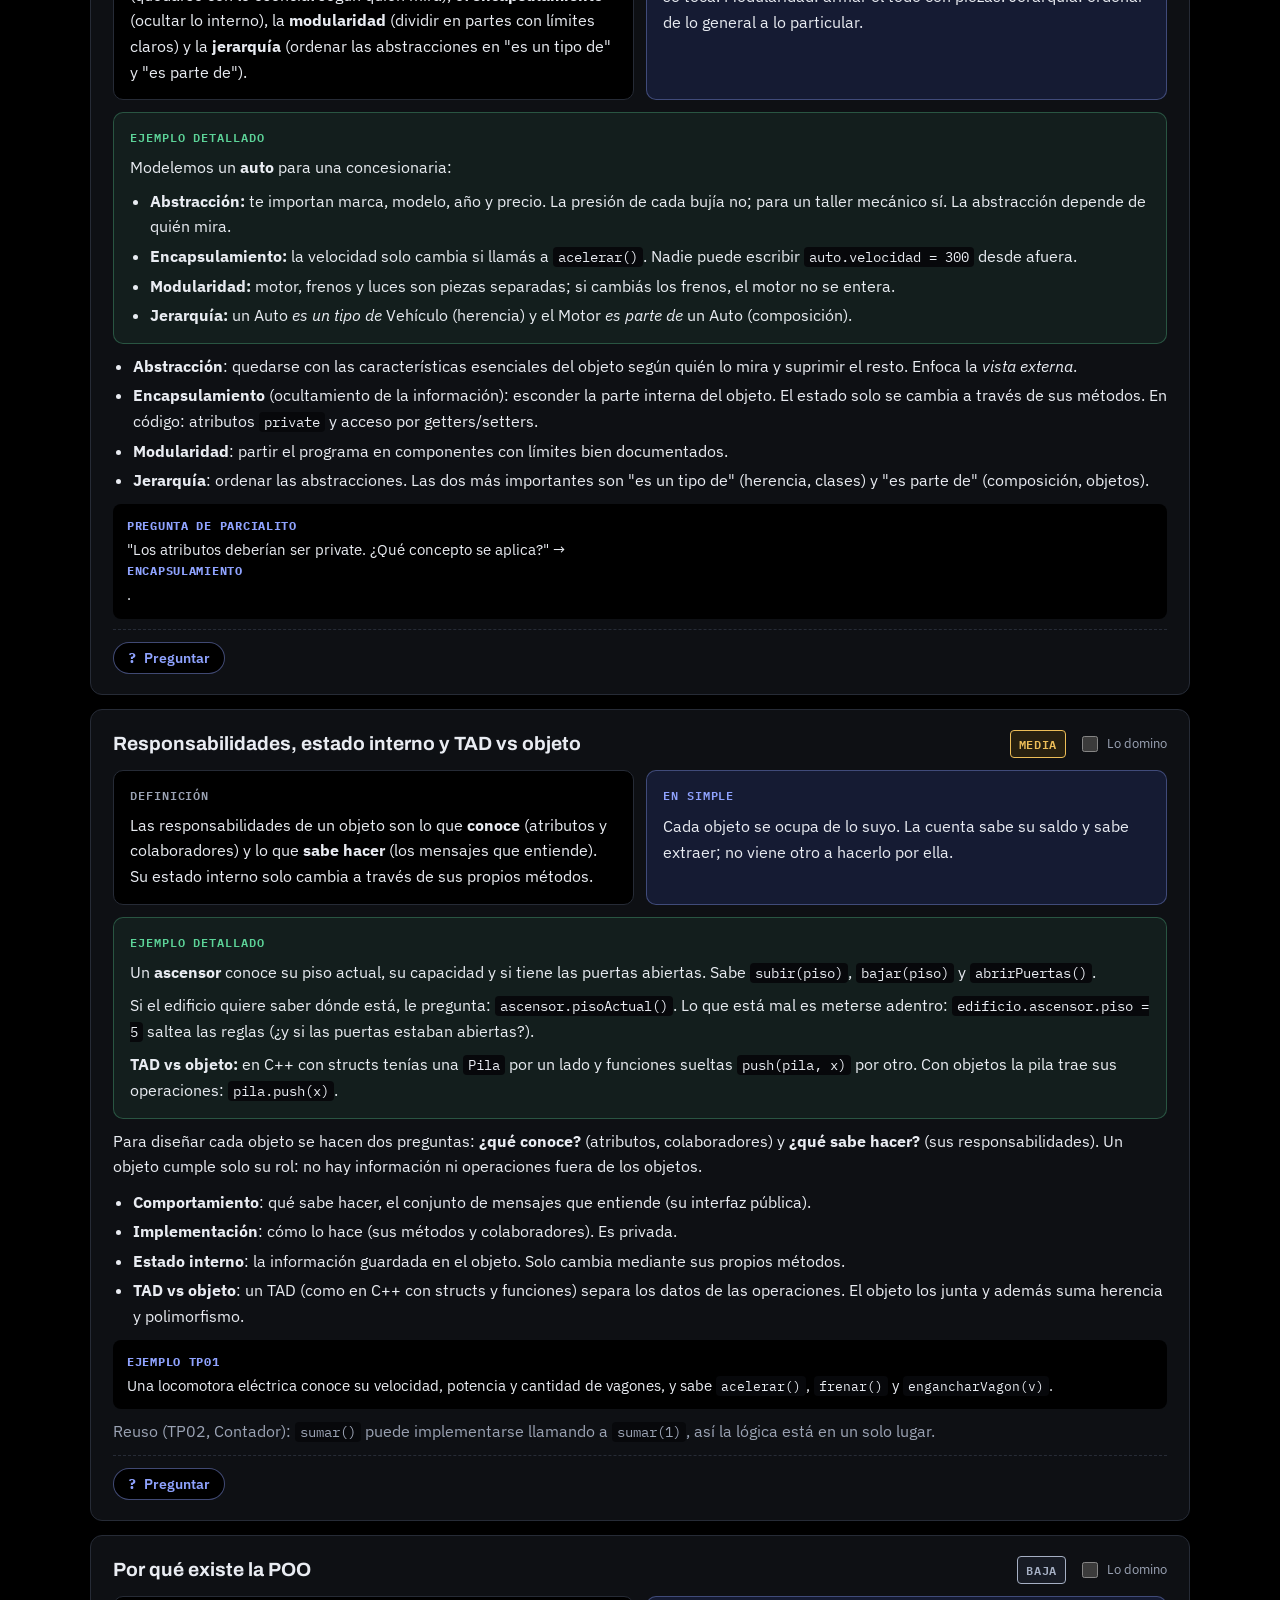
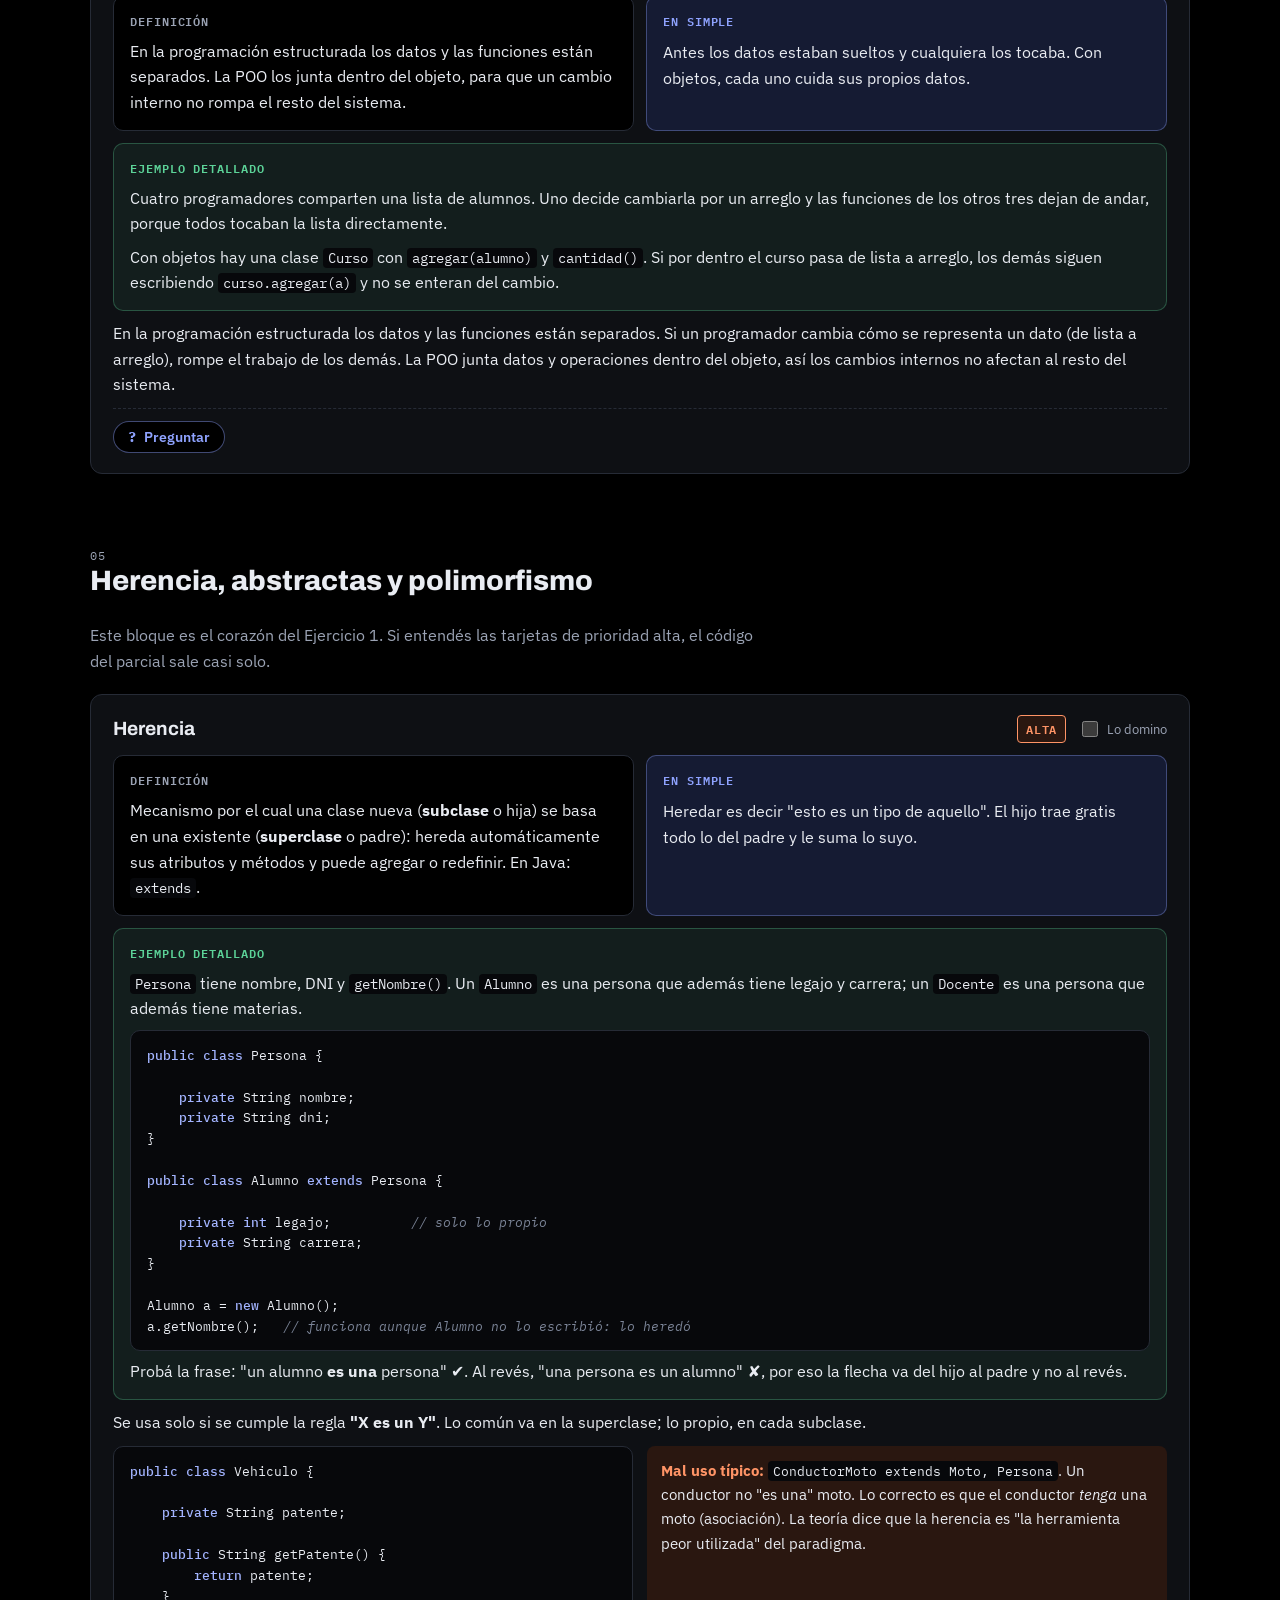
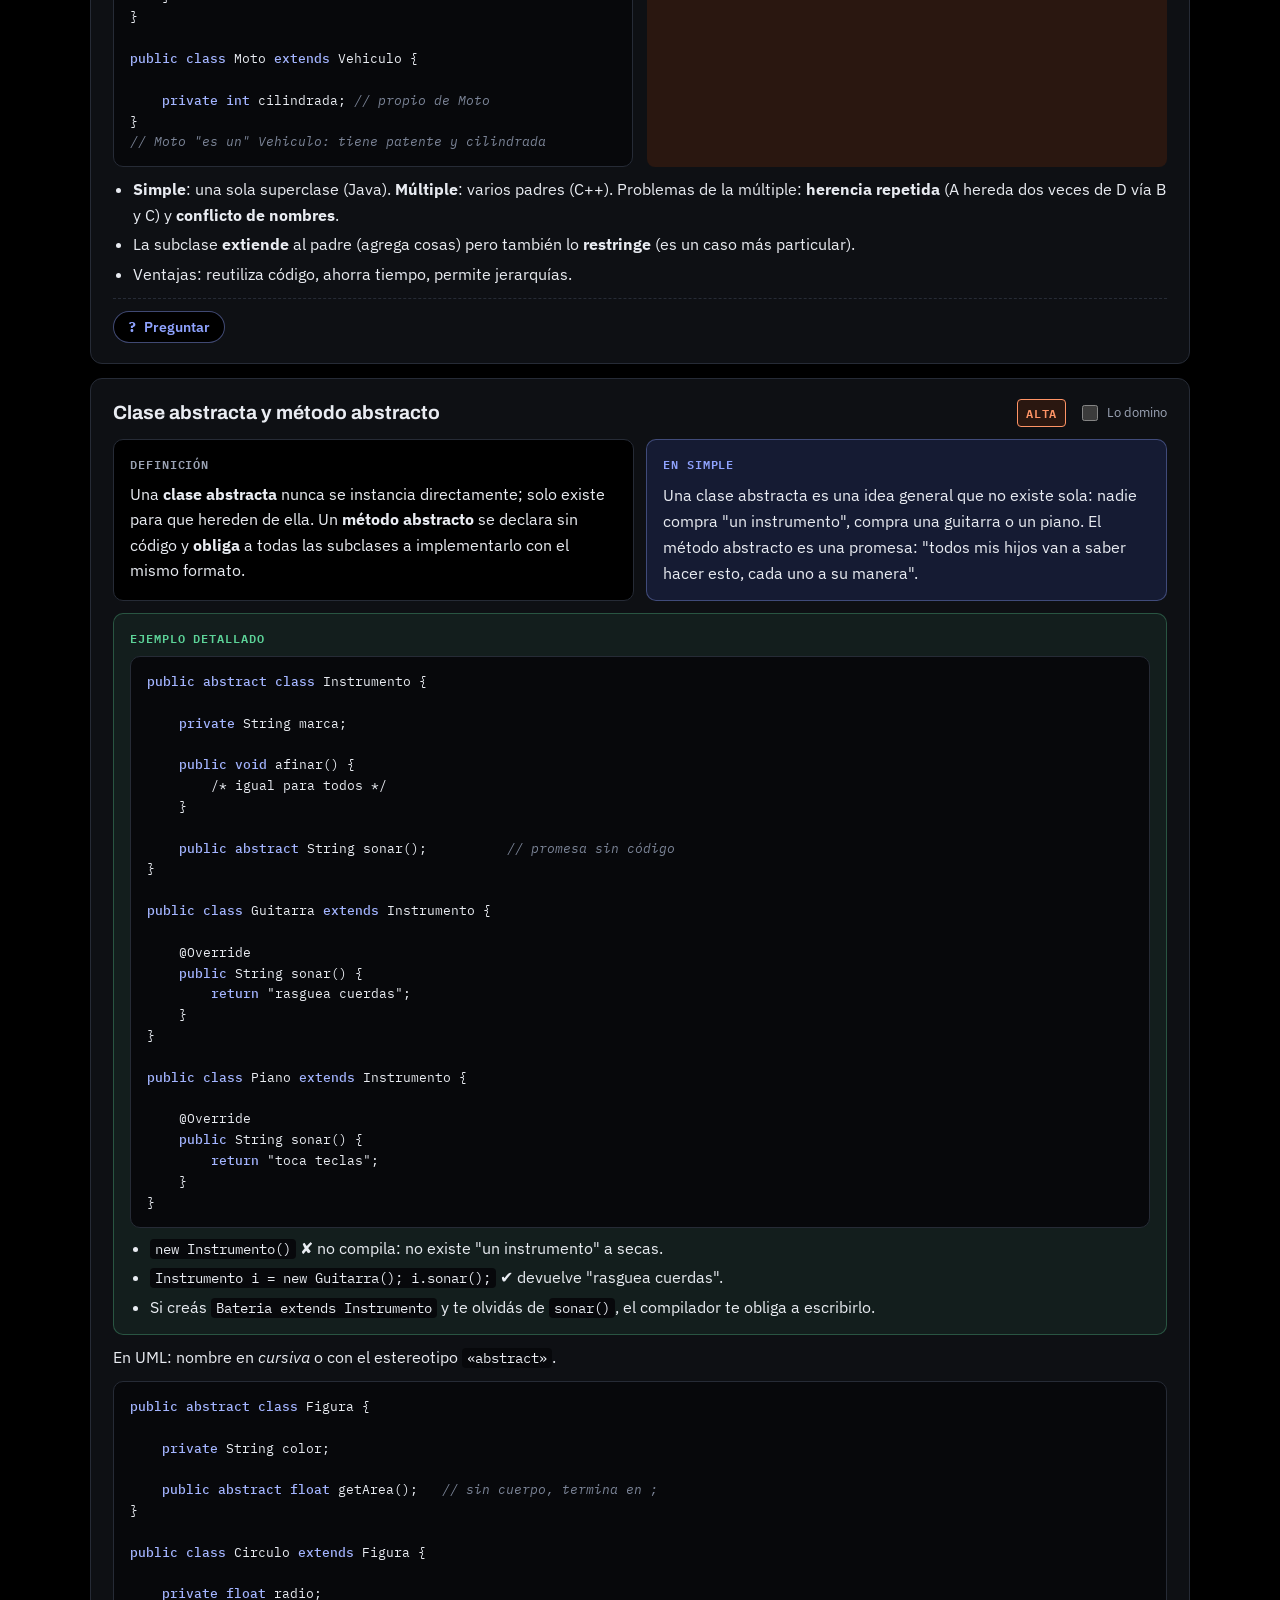
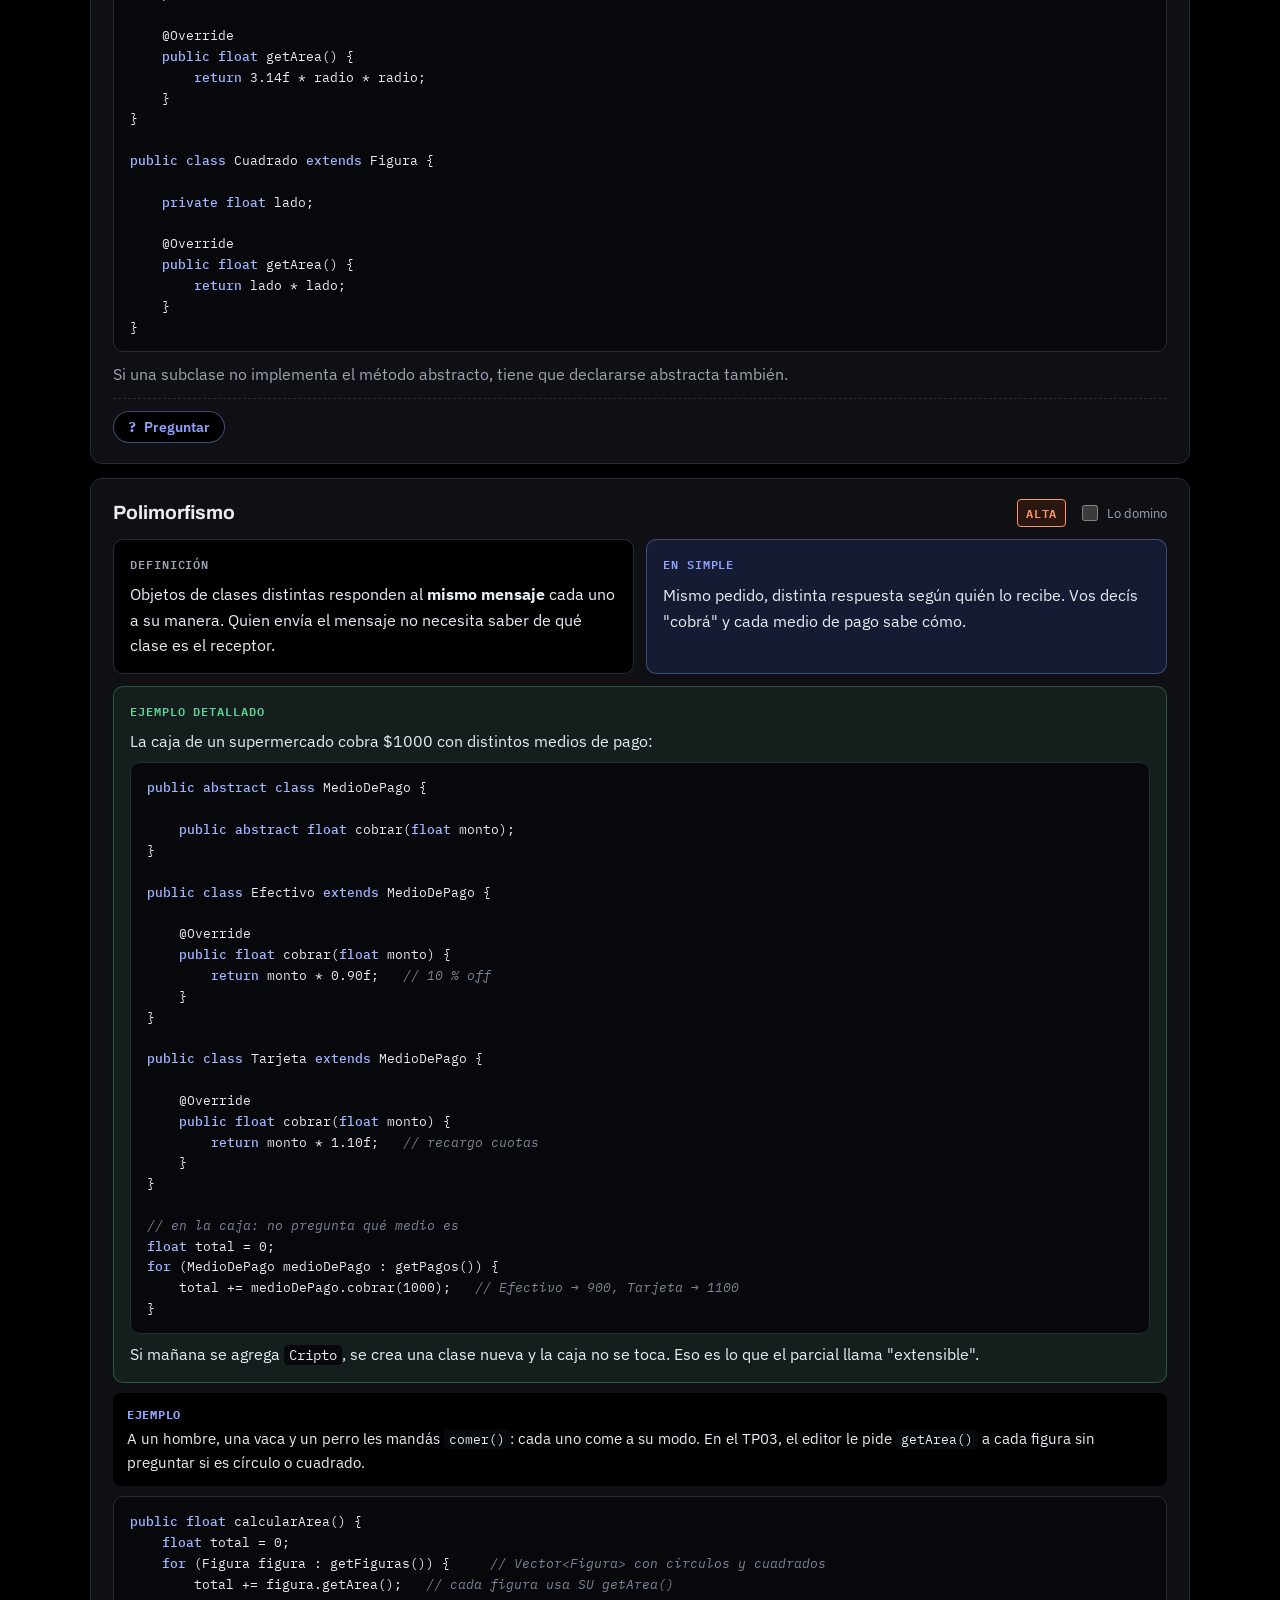
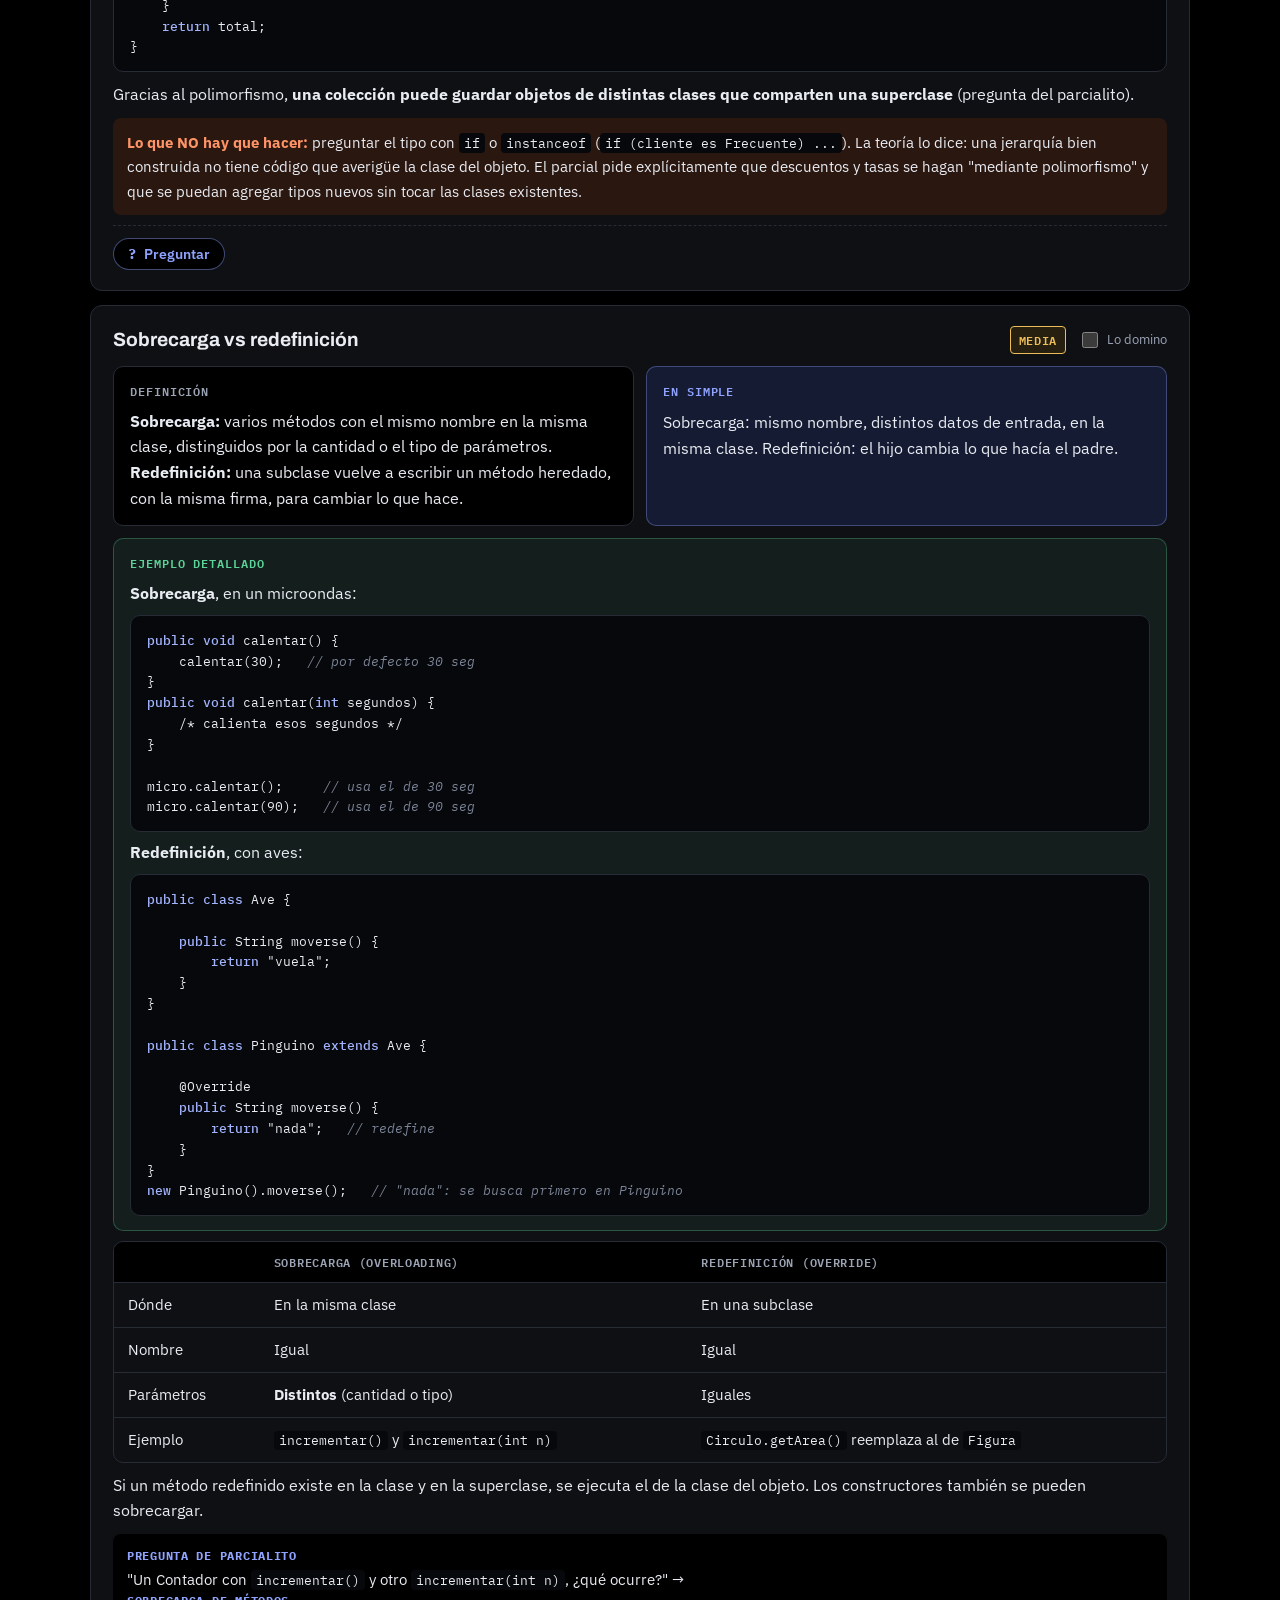
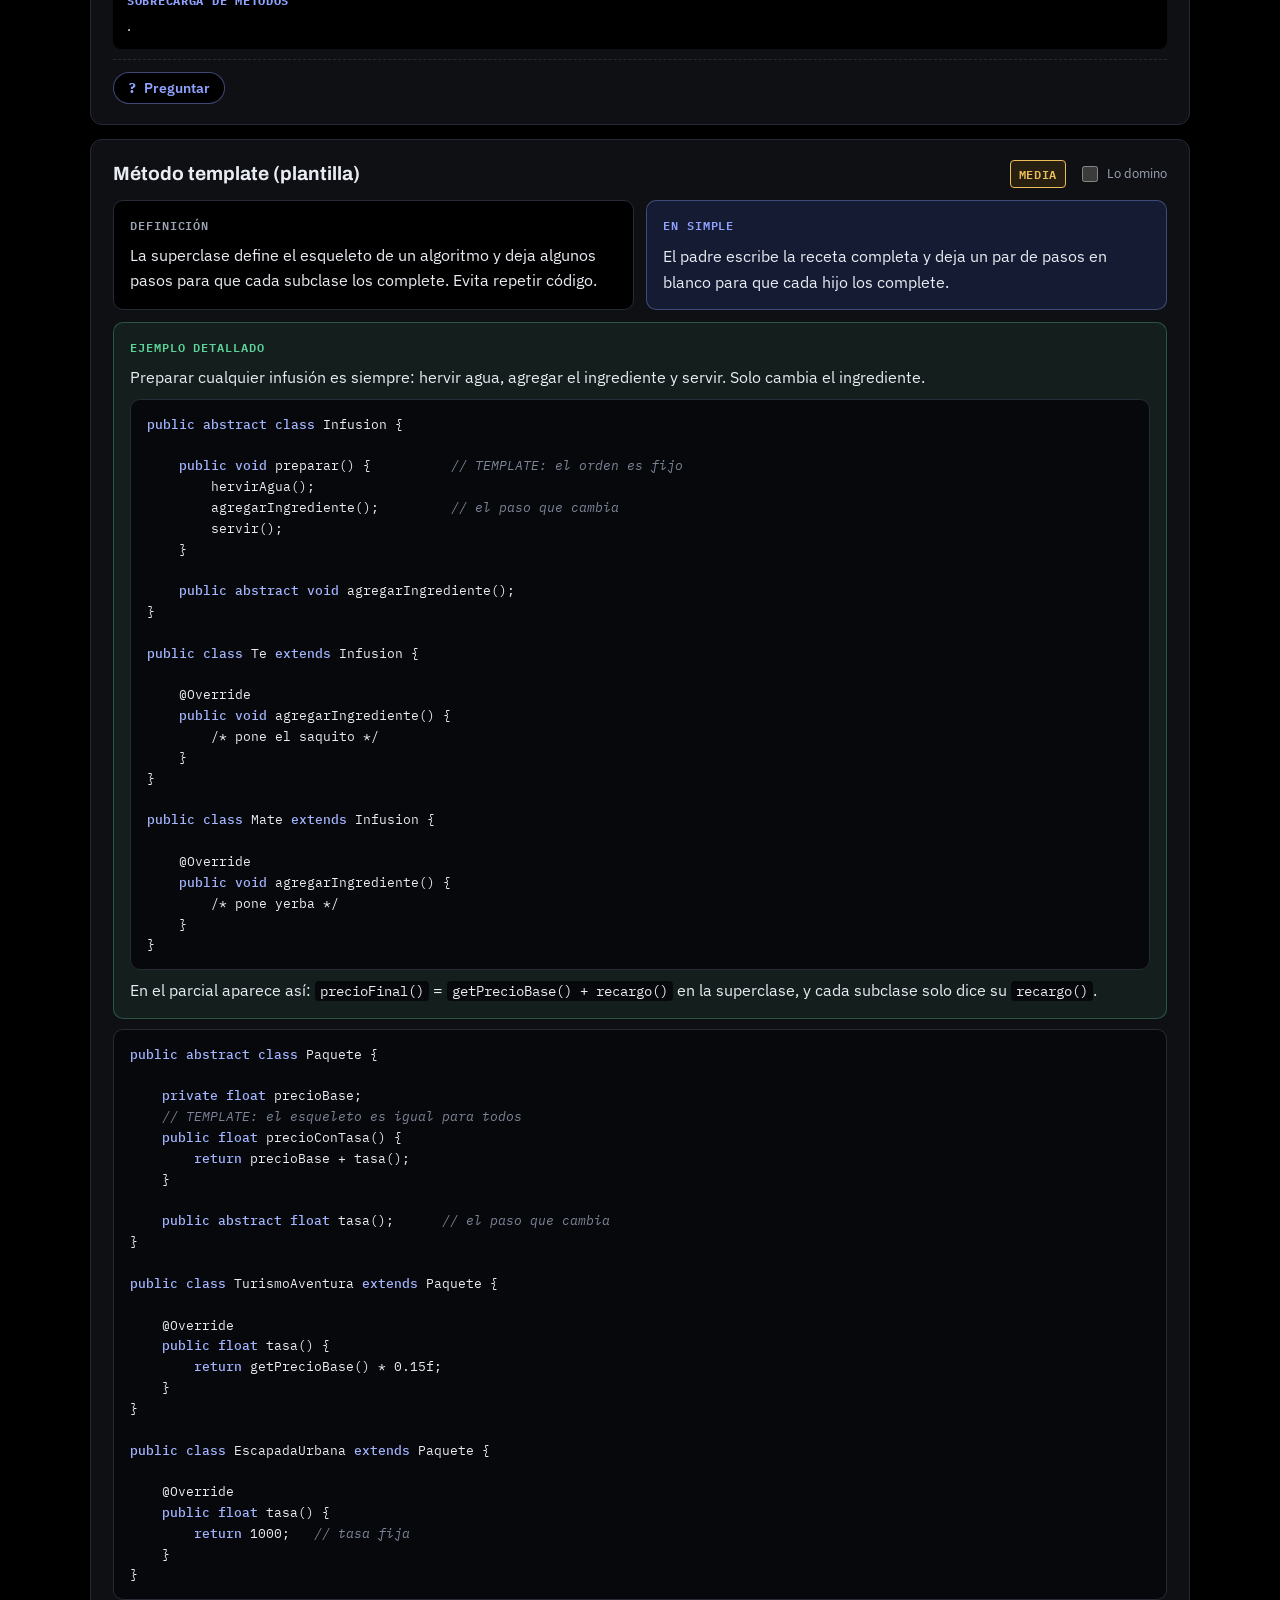
==== commit 19c9be5c: "Guía IPOO: pestaña PARCIAL MARTIN editable Co-Authored-By: Claude Sonnet 5.5 <noreply@anthropic.com>" ====
--- a/ipoo/index.html
+++ b/ipoo/index.html
@@ -202,7 +202,7 @@
 .ed-main{display:grid;grid-template-columns:minmax(0,1fr) 300px;gap:12px;align-items:start}
 @media (max-width:860px){.ed-main{grid-template-columns:minmax(0,1fr)}}
 .ed-canvas-wrap{overflow:auto;height:min(70vh,640px);border:1px solid var(--line);border-radius:10px;background:var(--paper);touch-action:none}
-#ed-svg{display:block;touch-action:none;user-select:none;-webkit-user-select:none}
+#ed-svg,#pm-svg{display:block;touch-action:none;user-select:none;-webkit-user-select:none}.pm-box{display:grid;gap:8px;max-width:900px}.pm-box h3{margin:0}.pm-ta{width:100%;box-sizing:border-box;font-family:var(--f-mono);font-size:.84rem;line-height:1.5;background:var(--code-bg);color:var(--ink);border:1px solid var(--line);border-radius:10px;padding:12px 14px;resize:vertical;tab-size:4;white-space:pre;overflow:auto}.pm-ta.txt{font-family:var(--f-body);font-size:.95rem;white-space:pre-wrap}.pm-ta:focus{outline:2px solid var(--accent);outline-offset:1px}.pm-btns{display:flex;flex-wrap:wrap;gap:8px;align-items:center}.pm-saved{color:var(--muted);font-size:.85rem}
 .ed-bg{fill:var(--paper)}
 .ed-cls{cursor:grab}
 .ed-cls.sel .u-box{stroke:var(--accent);stroke-width:2.4}
@@ -460,6 +460,7 @@
     <button class="tab" role="tab" id="tab-ejemplos-uml" aria-controls="ejemplos-uml" aria-selected="false">UML<span class="n">10 ejemplos</span></button>
     <button class="tab" role="tab" id="tab-uml-codigo" aria-controls="uml-codigo" aria-selected="false">UML a código<span class="n">paso a paso</span></button>
     <button class="tab" role="tab" id="tab-precio-base" aria-controls="precio-base" aria-selected="false">Precio base calculado<span class="n">lavadero</span></button>
+    <button class="tab" role="tab" id="tab-parcial-martin" aria-controls="parcial-martin" aria-selected="false">PARCIAL MARTIN<span class="n">editable</span></button>
     <button class="tab" role="tab" id="tab-megastore" aria-controls="megastore" aria-selected="false">Parcial MegaStore<span class="n">resuelto</span></button>
     <button class="tab" role="tab" id="tab-generador" aria-controls="generador" aria-selected="false">Generador<span class="n">UML paso a paso</span></button>
     <button class="tab" role="tab" id="tab-editor-uml" aria-controls="editor-uml" aria-selected="false">Editor UML<span class="n">dibujá</span></button>
@@ -6784,6 +6785,72 @@
 </main>
 </div>
 </div>
+<div class="panel" id="parcial-martin" role="tabpanel" aria-labelledby="tab-parcial-martin" hidden>
+<div class="wrap">
+<main><section id="martin-app">
+  <div><div class="eyebrow">Mi parcial</div><h2>PARCIAL MARTIN</h2></div><p class="lead">El ejercicio del lavadero como lo recordás. Todo se puede editar y queda guardado en este navegador: el enunciado, el diagrama (mové las clases, cambiá atributos y métodos, agregá o borrá lo que falte) y el código.</p><div class="pm-box"><h3>1 · Enunciado</h3><textarea id="pm-enun-ta" class="pm-ta txt" rows="22" spellcheck="false" aria-label="Enunciado del parcial"></textarea><div class="pm-btns"><button class="ed-btn" id="pm-enun-ta-copy">Copiar</button><button class="ed-btn" id="pm-enun-ta-reset">Volver al texto inicial</button><span class="pm-saved" id="pm-enun-ta-st"></span></div></div><h3 style="margin:8px 0 0">2 · Diagrama de clases</h3><p class="muted">Tocá una clase para editar su nombre, atributos y métodos en el panel de la derecha. Con <b>Conectar</b> unís dos clases. <b>Revisar mi diagrama</b> mira clases, abstractas, herencias y relaciones.</p><select id="pm-ejercicio" hidden><option value="martin">Parcial Martin</option></select><p id="pm-enunciado" hidden></p><div class="ed-toolbar" role="toolbar" aria-label="Herramientas del editor">
+    <button class="ed-btn primary" id="pm-add">+ Clase</button>
+    <span class="ed-sep"></span>
+    <label for="pm-tipo" class="ed-lbl">Relación</label>
+    <select id="pm-tipo">
+      <option value="assoc">Asociación ────</option>
+      <option value="nav">Asociación navegable ───&gt;</option>
+      <option value="aggr">Agregación ◇───</option>
+      <option value="comp">Composición ◆───</option>
+      <option value="inherit">Herencia ───▷</option>
+      <option value="realize">Implementación - - -▷</option>
+      <option value="dep">Dependencia - - -&gt;</option>
+    </select>
+    <button class="ed-btn" id="pm-conectar" aria-pressed="false">Conectar</button>
+    <span class="ed-sep"></span>
+    <button class="ed-btn" id="pm-deshacer" title="Ctrl+Z">Deshacer</button>
+    <button class="ed-btn" id="pm-borrar" title="Supr">Borrar selección</button>
+    <button class="ed-btn" id="pm-ordenar">Ordenar</button>
+    <span class="ed-sep"></span>
+    <button class="ed-btn" id="pm-zout" aria-label="Alejar">−</button>
+    <span id="pm-zoom" class="ed-lbl">100 %</span>
+    <button class="ed-btn" id="pm-zin" aria-label="Acercar">+</button>
+    <span class="ed-sep"></span>
+    <button class="ed-btn" id="pm-limpiar">Limpiar todo</button>
+  </div>
+  <div id="pm-status" class="ed-status" role="status">Tocá <b>+ Clase</b> para empezar.</div>
+
+  <div class="ed-main">
+    <div class="ed-canvas-wrap" id="pm-wrap">
+      <svg id="pm-svg" xmlns="http://www.w3.org/2000/svg" viewBox="0 0 1600 1000" width="1600" height="1000" aria-label="Lienzo del diagrama"></svg>
+    </div>
+    <aside class="ed-panel" id="pm-panel" aria-label="Propiedades"></aside>
+  </div>
+
+  <div class="ed-actions">
+    <button class="ed-btn primary" id="pm-revisar" disabled>Revisar mi diagrama</button><button class="ed-btn" id="pm-restaurar-dib">Volver al diagrama inicial</button>
+    <button class="ed-btn" id="pm-versol" hidden disabled>Ver solución</button>
+  </div>
+  <div id="pm-result" class="ed-result" hidden></div>
+  <details class="ed-io">
+    <summary>Guardar o pasar el diagrama como texto</summary>
+    <div class="ans">
+      <p>El dibujo ya se guarda solo en este navegador. Si querés pasarlo a otro dispositivo, copiá este texto y pegalo allá.</p>
+      <textarea id="pm-json" rows="5" aria-label="Diagrama en formato texto"></textarea>
+      <div class="ed-io-btns"><button class="ed-btn" id="pm-copiar">Copiar texto</button><button class="ed-btn" id="pm-cargar">Cargar desde el texto</button></div>
+    </div>
+  </details>
+
+  <details class="ed-io">
+    <summary>Cómo se usa</summary>
+    <div class="ans"><ul>
+      <li><b>Clase:</b> tocá <b>+ Clase</b>. Después, con la clase seleccionada, escribí el nombre, los atributos y los métodos en el panel (uno por renglón).</li>
+      <li><b>Mover:</b> arrastrá la clase con el mouse o con el dedo.</li>
+      <li><b>Relación:</b> elegí el tipo, tocá <b>Conectar</b> y después tocá las dos clases. Para <b>herencia</b>, primero la hija y después el padre. Para <b>agregación y composición</b>, primero el todo (donde va el rombo) y después la parte. Para asociación navegable y dependencia, primero la que conoce o usa.</li>
+      <li><b>Multiplicidad y rol:</b> tocá la línea para seleccionarla y completá los campos del panel.</li>
+      <li><b>Abstractas:</b> tildá <i>Clase abstracta</i>. Para un método abstracto, empezá el renglón con <code>abstract</code>: <code>abstract + area() : double</code>.</li>
+      <li><b>Borrar:</b> seleccioná y apretá <b>Borrar selección</b> o la tecla Supr.</li>
+    </ul></div>
+  </details>
+  
+<div class="pm-box" style="margin-top:18px"><h3>3 · Código</h3><p class="muted">Está la solución que armamos, con los porcentajes de ejemplo. Escribí o corregí tu versión y comparala. Tab inserta cuatro espacios.</p><textarea id="pm-code-ta" class="pm-ta" rows="40" spellcheck="false" autocapitalize="off" autocomplete="off" aria-label="Código del parcial"></textarea><div class="pm-btns"><button class="ed-btn" id="pm-code-ta-copy">Copiar</button><button class="ed-btn" id="pm-code-ta-reset">Volver al texto inicial</button><span class="pm-saved" id="pm-code-ta-st"></span></div></div></section><script type="application/json" id="pm-data">[{"id": "martin", "titulo": "Parcial Martin", "enunciado": "", "classes": [["Lavadero", [], false], ["Lavado", [], false], ["Persona", [], false], ["Vehiculo", [], true], ["Auto", [], false], ["Camioneta", [], false], ["Camion", ["camión"], false], ["Cliente", [], true], ["ClienteParticular", ["particular"], false], ["ClienteAbonado", ["abonado"], false], ["ClienteFlota", ["flota"], false]], "inherit": [["Auto", "Vehiculo"], ["Camioneta", "Vehiculo"], ["Camion", "Vehiculo"], ["ClienteParticular", "Cliente"], ["ClienteAbonado", "Cliente"], ["ClienteFlota", "Cliente"]], "optional_inherit": [["Cliente", "Persona"]], "rel": [["Lavadero", "Lavado", ["comp", "aggr", "assoc", "nav"]], ["Lavado", "Vehiculo", ["assoc", "nav"]], ["Lavado", "Cliente", ["assoc", "nav"]], ["Lavado", "Persona", ["assoc", "nav"]]]}]</script><script type="application/json" id="pm-init">{"enun": "Un lavadero de vehículos quiere un sistema para registrar los lavados que realiza. Del lavadero se conoce el nombre, la dirección y todos los lavados realizados. De cada lavado se conoce el vehículo, el cliente, el lavador (una persona), la cantidad de horas y la fecha.\n\nDe cada vehículo se conoce la patente, la marca y el precio por hora. Hay tres tipos, cada uno con su recargo sobre el precio base:\n  Auto: [completá]\n  Camioneta: [completá]\n  Camión: [completá]\n\nLos clientes son personas y hay tres tipos, cada uno con su descuento sobre el precio base:\n  Particular: [completá]\n  Abonado: [completá]\n  Flota: [completá]\n\nEl precio base de un lavado es la cantidad de horas por el precio por hora del vehículo. El precio final es el precio base, más el recargo del vehículo, menos el descuento del cliente.\n\nSe pide:\n1. Diseñe una solución en UML: clases, atributos y relaciones.\n2. En Java-Like, implemente todas las clases y estos métodos:\n   addLavado(i : Vehiculo, c : Cliente, p : Persona, horas : int) : void\n   precioDe(lavado : Lavado) : double\n   montoTotalLavados() : double\n   lavadoMasCaro() : Lavado\n   camiones() : Vector<Vehiculo>\n\n(Reconstruido de memoria: completá los porcentajes y corregí lo que no coincida con tu parcial. Agregué \"horas\" a addLavado porque el lavado las necesita: si en tu parcial no estaba, sacalo.)", "code": "public class Lavadero {\n\n    public void addLavado(Vehiculo i, Cliente c, Persona p, int horas) {\n        Lavado lavado = new Lavado();\n        lavado.setVehiculo(i);\n        lavado.setCliente(c);\n        lavado.setLavador(p);\n        lavado.setHoras(horas);\n        lavado.setFecha(new Date());\n        lavados.add(lavado);\n    }\n\n    public double precioDe(Lavado lavado) {\n        return lavado.getPrecioFinal();\n    }\n\n    public double montoTotalLavados() {\n        double total = 0;\n        for (Lavado lavado : lavados) {\n            total += precioDe(lavado);\n        }\n        return total;\n    }\n\n    public Lavado lavadoMasCaro() {\n        Lavado masCaro = null;\n        for (Lavado lavado : lavados) {\n            if (masCaro == null || precioDe(lavado) > precioDe(masCaro)) {\n                masCaro = lavado;\n            }\n        }\n        return masCaro;\n    }\n\n    public Vector<Vehiculo> camiones() {\n        Vector<Vehiculo> resultado = new Vector<Vehiculo>();\n        for (Lavado lavado : lavados) {\n            lavado.agregarSiEsCamion(resultado);\n        }\n        return resultado;\n    }\n}\n\npublic class Lavado {\n\n    public double getPrecioBase() {\n        return horas * vehiculo.getPrecioPorHora();\n    }\n\n    public double getPrecioFinal() {\n        double precioBase = getPrecioBase();\n        return precioBase + vehiculo.aplicarRecargo(precioBase) - cliente.aplicarDescuento(precioBase);\n    }\n\n    public void agregarSiEsCamion(Vector<Vehiculo> l) {\n        vehiculo.agregarSiEsCamion(l);\n    }\n}\n\npublic abstract class Vehiculo {\n\n    public abstract double aplicarRecargo(double precioBase);\n\n    public void agregarSiEsCamion(Vector<Vehiculo> l) {\n    }\n}\n\npublic class Auto extends Vehiculo {\n\n    @Override\n    public double aplicarRecargo(double precioBase) {\n        return 0;\n    }\n}\n\npublic class Camioneta extends Vehiculo {\n\n    @Override\n    public double aplicarRecargo(double precioBase) {\n        return precioBase * 0.20;   // ajustá el porcentaje al enunciado\n    }\n}\n\npublic class Camion extends Vehiculo {\n\n    @Override\n    public double aplicarRecargo(double precioBase) {\n        return precioBase * 0.50;   // ajustá el porcentaje al enunciado\n    }\n\n    @Override\n    public void agregarSiEsCamion(Vector<Vehiculo> l) {\n        l.add(this);\n    }\n}\n\npublic abstract class Cliente extends Persona {\n\n    public abstract double aplicarDescuento(double precioBase);\n}\n\npublic class ClienteParticular extends Cliente {\n\n    @Override\n    public double aplicarDescuento(double precioBase) {\n        return 0;\n    }\n}\n\npublic class ClienteAbonado extends Cliente {\n\n    @Override\n    public double aplicarDescuento(double precioBase) {\n        return precioBase * 0.10;   // ajustá el porcentaje al enunciado\n    }\n}\n\npublic class ClienteFlota extends Cliente {\n\n    @Override\n    public double aplicarDescuento(double precioBase) {\n        return precioBase * 0.25;   // ajustá el porcentaje al enunciado\n    }\n}\n"}</script><script type="application/json" id="pm-pre">{"classes": [{"id": "c1", "name": "Lavadero", "x": 944, "y": 30, "attrs": ["- nombre : String", "- direccion : String", "- lavados : Vector<Lavado>"], "methods": ["+ addLavado(i : Vehiculo, c : Cliente, p : Persona, horas : int) : void", "+ precioDe(lavado : Lavado) : double", "+ montoTotalLavados() : double", "+ lavadoMasCaro() : Lavado", "+ camiones() : Vector<Vehiculo>"], "abstract": false, "iface": false}, {"id": "c2", "name": "Lavado", "x": 1027, "y": 290, "attrs": ["- vehiculo : Vehiculo", "- cliente : Cliente", "- lavador : Persona", "- horas : int", "- fecha : Date"], "methods": ["+ getPrecioBase() : double", "+ getPrecioFinal() : double", "+ agregarSiEsCamion(l : Vector<Vehiculo>) : void"], "abstract": false, "iface": false}, {"id": "c3", "name": "Persona", "x": 1756, "y": 290, "attrs": ["- nombre : String"], "methods": [], "abstract": false, "iface": false}, {"id": "c4", "name": "Vehiculo", "x": 410, "y": 580, "attrs": ["- patente : String", "- marca : String", "- precioPorHora : double"], "methods": ["abstract + aplicarRecargo(precioBase : double) : double", "+ agregarSiEsCamion(l : Vector<Vehiculo>) : void"], "abstract": true, "iface": false}, {"id": "c5", "name": "Auto", "x": 30, "y": 806, "attrs": [], "methods": ["+ aplicarRecargo(precioBase : double) : double"], "abstract": false, "iface": false}, {"id": "c6", "name": "Camioneta", "x": 410, "y": 806, "attrs": [], "methods": ["+ aplicarRecargo(precioBase : double) : double"], "abstract": false, "iface": false}, {"id": "c7", "name": "Camion", "x": 790, "y": 806, "attrs": [], "methods": ["+ aplicarRecargo(precioBase : double) : double", "+ agregarSiEsCamion(l : Vector<Vehiculo>) : void"], "abstract": false, "iface": false}, {"id": "c8", "name": "Cliente", "x": 1644, "y": 580, "attrs": [], "methods": ["abstract + aplicarDescuento(precioBase : double) : double"], "abstract": true, "iface": false}, {"id": "c9", "name": "ClienteParticular", "x": 1250, "y": 806, "attrs": [], "methods": ["+ aplicarDescuento(precioBase : double) : double"], "abstract": false, "iface": false}, {"id": "c10", "name": "ClienteAbonado", "x": 1644, "y": 806, "attrs": [], "methods": ["+ aplicarDescuento(precioBase : double) : double"], "abstract": false, "iface": false}, {"id": "c11", "name": "ClienteFlota", "x": 2038, "y": 806, "attrs": [], "methods": ["+ aplicarDescuento(precioBase : double) : double"], "abstract": false, "iface": false}], "rels": [{"id": "r101", "a": "c1", "b": "c2", "type": "comp", "ma": "", "mb": "*", "label": "lavados"}, {"id": "r102", "a": "c2", "b": "c4", "type": "nav", "ma": "", "mb": "1", "label": "vehiculo"}, {"id": "r103", "a": "c2", "b": "c8", "type": "nav", "ma": "", "mb": "1", "label": "cliente"}, {"id": "r104", "a": "c2", "b": "c3", "type": "nav", "ma": "", "mb": "1", "label": "lavador"}, {"id": "r105", "a": "c5", "b": "c4", "type": "inherit", "ma": "", "mb": "", "label": ""}, {"id": "r106", "a": "c6", "b": "c4", "type": "inherit", "ma": "", "mb": "", "label": ""}, {"id": "r107", "a": "c7", "b": "c4", "type": "inherit", "ma": "", "mb": "", "label": ""}, {"id": "r108", "a": "c8", "b": "c3", "type": "inherit", "ma": "", "mb": "", "label": ""}, {"id": "r109", "a": "c9", "b": "c8", "type": "inherit", "ma": "", "mb": "", "label": ""}, {"id": "r110", "a": "c10", "b": "c8", "type": "inherit", "ma": "", "mb": "", "label": ""}, {"id": "r111", "a": "c11", "b": "c8", "type": "inherit", "ma": "", "mb": "", "label": ""}], "next": 1000}</script></main>
+</div>
+</div>
 <div class="panel" id="megastore" role="tabpanel" aria-labelledby="tab-megastore" hidden>
 <div class="wrap">
 <main>
@@ -14289,7 +14356,7 @@
   }catch(e){}
 
   // pestañas
-  var panels=["teoria","composite-pat","repaso","megastore","ejemplos-uml","uml-codigo","precio-base","generador","editor-uml","quizzes","tps","resueltos","simulacros"];
+  var panels=["teoria","composite-pat","repaso","megastore","ejemplos-uml","uml-codigo","precio-base","parcial-martin","generador","editor-uml","quizzes","tps","resueltos","simulacros"];
   function show(pid){
     panels.forEach(function(p){
       document.getElementById(p).hidden = (p!==pid);
@@ -14907,6 +14974,455 @@
   if(state.classes.length) say("Se recuperó tu último diagrama.");
 })();
 </script>
+<script>
+(function(){
+  var svg=document.getElementById("pm-svg");
+  if(!svg) return;
+  var NS="http://www.w3.org/2000/svg";
+  var W0=1600, H0=1000, W=W0, H=H0, zoom=1;
+  var KEY="ipoo-parcial-martin";
+  var state={classes:[],rels:[],next:1};
+  var hist=[], sel=null, connectFrom=null, connecting=false, ejercicio="";
+  var panel=document.getElementById("pm-panel"), statusEl=document.getElementById("pm-status");
+  var EJ=[]; try{EJ=JSON.parse(document.getElementById("pm-data").textContent);}catch(e){}
+
+  // ---------- medidas de texto
+  var cv=document.createElement("canvas").getContext("2d");
+  function tw(t,bold){ cv.font=(bold?"600 ":"")+"12px 'IBM Plex Mono', ui-monospace, Menlo, Consolas, monospace"; return cv.measureText(t).width; }
+
+  // ---------- persistencia e historial
+  function save(){ try{localStorage.setItem(KEY, JSON.stringify({state:state, ej:ejercicio}));}catch(e){} syncJson(); }
+  function load(){
+    try{ var raw=localStorage.getItem(KEY); if(raw){ var o=JSON.parse(raw); if(o&&o.state&&o.state.classes){ state=o.state; ejercicio=o.ej||""; } } }catch(e){}
+  }
+  function snap(){ hist.push(JSON.stringify(state)); if(hist.length>60) hist.shift(); }
+  function undo(){ if(!hist.length){ say("No hay nada para deshacer."); return; } state=JSON.parse(hist.pop()); sel=null; render(); save(); say("Se deshizo el último cambio."); }
+  function say(html){ statusEl.innerHTML=html; }
+  function syncJson(){ var t=document.getElementById("pm-json"); if(t && document.activeElement!==t) t.value=JSON.stringify(state); }
+
+  // ---------- modelo
+  function cls(id){ for(var i=0;i<state.classes.length;i++) if(state.classes[i].id===id) return state.classes[i]; return null; }
+  function rel(id){ for(var i=0;i<state.rels.length;i++) if(state.rels[i].id===id) return state.rels[i]; return null; }
+  function size(c){
+    var stereo=c.iface?"«interface»":(c.abstract?"«abstract»":"");
+    var lines=[c.name].concat(c.attrs, c.methods.map(clean));
+    var w=Math.max(tw(c.name,true), stereo?tw(stereo):0);
+    lines.forEach(function(l){ w=Math.max(w, tw(l)); });
+    w=Math.max(110, Math.ceil(w)+22);
+    var head=26+(stereo?14:0);
+    var ha=Math.max(1,c.attrs.length)*16+8, hm=Math.max(1,c.methods.length)*16+8;
+    if(!c.attrs.length) ha=12; if(!c.methods.length) hm=12;
+    return {w:w,h:head+ha+hm,head:head,ha:ha,hm:hm,stereo:stereo};
+  }
+  function clean(m){ return m.replace(/^\s*abstract\s+/i,""); }
+  function isAbs(m){ return /^\s*abstract\s+/i.test(m); }
+
+  // ---------- dibujo
+  function el(tag, attrs, parent, text){
+    var e=document.createElementNS(NS,tag);
+    for(var k in attrs) e.setAttribute(k, attrs[k]);
+    if(text!=null) e.textContent=text;
+    if(parent) parent.appendChild(e);
+    return e;
+  }
+  function clip(c, s, px, py){
+    var cx=c.x+s.w/2, cy=c.y+s.h/2, dx=px-cx, dy=py-cy;
+    if(dx===0 && dy===0) return [cx,cy];
+    var k=Math.min(dx!==0?(s.w/2)/Math.abs(dx):Infinity, dy!==0?(s.h/2)/Math.abs(dy):Infinity);
+    return [cx+dx*k, cy+dy*k];
+  }
+  function render(){
+    // agrandar el lienzo si hace falta
+    var maxX=W0, maxY=H0;
+    state.classes.forEach(function(c){ var s=size(c); maxX=Math.max(maxX,c.x+s.w+80); maxY=Math.max(maxY,c.y+s.h+80); });
+    W=maxX; H=maxY;
+    svg.setAttribute("viewBox","0 0 "+W+" "+H);
+    svg.setAttribute("width", Math.round(W*zoom)); svg.setAttribute("height", Math.round(H*zoom));
+    while(svg.firstChild) svg.removeChild(svg.firstChild);
+    el("rect",{x:0,y:0,width:W,height:H,class:"ed-bg"},svg);
+    var gl=el("g",{},svg), gb=el("g",{},svg), gm=el("g",{},svg);
+    var sizes={}; state.classes.forEach(function(c){ sizes[c.id]=size(c); });
+    // relaciones
+    state.rels.forEach(function(r){
+      var A=cls(r.a), B=cls(r.b); if(!A||!B) return;
+      var sa=sizes[A.id], sb=sizes[B.id];
+      var g=el("g",{class:"ed-rel"+(sel&&sel.t==="r"&&sel.id===r.id?" sel":""), "data-rid":r.id},gl);
+      var p, q, d, mid;
+      if(A.id===B.id){
+        var x0=A.x+sa.w, y1=A.y+sa.h*0.3, y2=A.y+sa.h*0.7, xx=x0+44;
+        p=[x0,y1]; q=[x0,y2];
+        d="M "+x0+" "+y1+" L "+xx+" "+y1+" L "+xx+" "+y2+" L "+x0+" "+y2;
+        mid=[xx+6,(y1+y2)/2];
+        var dirB=[-1,0], dirA=[-1,0];
+      }else{
+        var ca=[A.x+sa.w/2,A.y+sa.h/2], cb=[B.x+sb.w/2,B.y+sb.h/2];
+        p=clip(A,sa,cb[0],cb[1]); q=clip(B,sb,ca[0],ca[1]);
+        d="M "+p[0]+" "+p[1]+" L "+q[0]+" "+q[1];
+        mid=[(p[0]+q[0])/2,(p[1]+q[1])/2];
+        var L=Math.hypot(q[0]-p[0],q[1]-p[1])||1;
+        var dirB=[(q[0]-p[0])/L,(q[1]-p[1])/L], dirA=[-dirB[0],-dirB[1]];
+      }
+      var dash=(r.type==="dep"||r.type==="realize");
+      // acortar la línea donde va un marcador relleno
+      var pp=p.slice(), qq=q.slice();
+      if(A.id!==B.id){
+        if(r.type==="inherit"||r.type==="realize"){ qq=[q[0]-dirB[0]*14,q[1]-dirB[1]*14]; }
+        if(r.type==="aggr"||r.type==="comp"){ pp=[p[0]-dirA[0]*22,p[1]-dirA[1]*22]; }
+        d="M "+pp[0]+" "+pp[1]+" L "+qq[0]+" "+qq[1];
+      }
+      el("path",{d:d,class:"u-ln"+(dash?" u-dash":"")},g);
+      el("path",{d:d,class:"ed-hit"},g);
+      var nb=[-dirB[1],dirB[0]], na=[-dirA[1],dirA[0]];
+      if(r.type==="inherit"||r.type==="realize"){
+        el("polygon",{class:"u-hollow",points:[q,[q[0]-dirB[0]*14+nb[0]*8,q[1]-dirB[1]*14+nb[1]*8],[q[0]-dirB[0]*14-nb[0]*8,q[1]-dirB[1]*14-nb[1]*8]].map(function(t){return t[0].toFixed(1)+","+t[1].toFixed(1);}).join(" ")},g);
+      }
+      if(r.type==="nav"||r.type==="dep"){
+        el("polyline",{class:"u-ln",points:[[q[0]-dirB[0]*11+nb[0]*6,q[1]-dirB[1]*11+nb[1]*6],q,[q[0]-dirB[0]*11-nb[0]*6,q[1]-dirB[1]*11-nb[1]*6]].map(function(t){return t[0].toFixed(1)+","+t[1].toFixed(1);}).join(" ")},g);
+      }
+      if(r.type==="aggr"||r.type==="comp"){
+        el("polygon",{class:r.type==="comp"?"u-fill":"u-hollow",points:[p,[p[0]-dirA[0]*11+na[0]*6.5,p[1]-dirA[1]*11+na[1]*6.5],[p[0]-dirA[0]*22,p[1]-dirA[1]*22],[p[0]-dirA[0]*11-na[0]*6.5,p[1]-dirA[1]*11-na[1]*6.5]].map(function(t){return t[0].toFixed(1)+","+t[1].toFixed(1);}).join(" ")},g);
+      }
+      function lab(txt, pt, dir, back){
+        if(!txt) return;
+        var n=[-dir[1],dir[0]];
+        el("text",{class:"u-lbl",x:(pt[0]-dir[0]*back+n[0]*12).toFixed(1),y:(pt[1]-dir[1]*back+n[1]*12+4).toFixed(1),"text-anchor":"middle"},gm,txt);
+      }
+      if(A.id!==B.id){
+        lab(r.ma,p,dirA,(r.type==="aggr"||r.type==="comp")?34:14);
+        lab(r.mb,q,dirB,(r.type==="inherit"||r.type==="realize")?26:16);
+      }else{
+        if(r.ma) el("text",{class:"u-lbl",x:p[0]+6,y:p[1]-6},gm,r.ma);
+        if(r.mb) el("text",{class:"u-lbl",x:q[0]+6,y:q[1]+16},gm,r.mb);
+      }
+      if(r.label) el("text",{class:"u-rel",x:mid[0].toFixed(1),y:(mid[1]-7).toFixed(1),"text-anchor":"middle"},gm,r.label);
+    });
+    // clases
+    state.classes.forEach(function(c){
+      var s=sizes[c.id];
+      var g=el("g",{class:"ed-cls"+(sel&&sel.t==="c"&&sel.id===c.id?" sel":"")+(connectFrom===c.id?" from":""),"data-cid":c.id,transform:"translate("+c.x+","+c.y+")"},gb);
+      el("rect",{class:"u-box",x:0,y:0,width:s.w,height:s.h,rx:2},g);
+      var y=18;
+      if(s.stereo){ el("text",{class:"u-t u-st",x:s.w/2,y:15,"text-anchor":"middle"},g,s.stereo); y+=14; }
+      el("text",{class:"u-t u-name"+(c.abstract?" u-it":""),x:s.w/2,y:y,"text-anchor":"middle"},g,c.name||"(sin nombre)");
+      var yy=s.head;
+      el("line",{class:"u-sep",x1:0,y1:yy,x2:s.w,y2:yy},g);
+      c.attrs.forEach(function(a,i){ el("text",{class:"u-t",x:10,y:yy+16+i*16},g,a); });
+      yy+=s.ha;
+      el("line",{class:"u-sep",x1:0,y1:yy,x2:s.w,y2:yy},g);
+      c.methods.forEach(function(m,i){ el("text",{class:"u-t"+(isAbs(m)?" u-it":""),x:10,y:yy+16+i*16},g,clean(m)); });
+    });
+    renderPanel();
+    document.getElementById("pm-zoom").textContent=Math.round(zoom*100)+" %";
+  }
+
+  // ---------- panel de propiedades
+  function renderPanel(){
+    if(!sel){
+      panel.innerHTML='<div class="ed-k">Nada seleccionado</div><p class="muted">Tocá una clase o una línea para editarla. Con <b>Conectar</b> unís dos clases con el tipo de relación elegido.</p>'+
+        '<div class="ed-k">Leyenda</div><ul class="ed-leg"><li>◇ agregación: el rombo va en el todo</li><li>◆ composición: la parte muere con el todo</li><li>▷ herencia: el triángulo va en el padre</li><li>- - -&gt; dependencia: la usa de paso</li></ul>';
+      return;
+    }
+    if(sel.t==="c"){
+      var c=cls(sel.id); if(!c){ sel=null; return renderPanel(); }
+      panel.innerHTML='<div class="ed-k">Clase</div>'+
+        '<label for="ed-nombre">Nombre</label><input id="pm-nombre" type="text" autocomplete="off">'+
+        '<label class="ed-chk"><input id="pm-abs" type="checkbox"> Clase abstracta</label>'+
+        '<label class="ed-chk"><input id="pm-ifc" type="checkbox"> Interfaz</label>'+
+        '<label for="ed-attrs">Atributos (uno por renglón)</label><textarea id="pm-attrs" rows="4" placeholder="- nombre : String"></textarea>'+
+        '<label for="ed-mets">Métodos (uno por renglón)</label><textarea id="pm-mets" rows="4" placeholder="+ precio() : float&#10;abstract + tasa() : float"></textarea>'+
+        '<button class="ed-btn danger" id="pm-delc">Borrar clase</button>';
+      var n=document.getElementById("pm-nombre"), a=document.getElementById("pm-attrs"), m=document.getElementById("pm-mets");
+      n.value=c.name; a.value=c.attrs.join("\n"); m.value=c.methods.join("\n");
+      document.getElementById("pm-abs").checked=!!c.abstract; document.getElementById("pm-ifc").checked=!!c.iface;
+      var first=true;
+      function upd(){ if(first){ snap(); first=false; } c.name=n.value.trim(); c.attrs=lines(a.value); c.methods=lines(m.value); redraw(); save(); }
+      n.addEventListener("input",upd); a.addEventListener("input",upd); m.addEventListener("input",upd);
+      document.getElementById("pm-abs").addEventListener("change",function(e){ snap(); c.abstract=e.target.checked; if(c.abstract) c.iface=false; render(); save(); });
+      document.getElementById("pm-ifc").addEventListener("change",function(e){ snap(); c.iface=e.target.checked; if(c.iface) c.abstract=false; render(); save(); });
+      document.getElementById("pm-delc").addEventListener("click",borrar);
+    }else{
+      var r=rel(sel.id); if(!r){ sel=null; return renderPanel(); }
+      var A=cls(r.a), B=cls(r.b);
+      panel.innerHTML='<div class="ed-k">Relación</div>'+
+        '<label for="ed-rtipo">Tipo</label><select id="pm-rtipo">'+document.getElementById("pm-tipo").innerHTML+'</select>'+
+        '<p class="muted ed-dir">De <b></b> a <b></b></p>'+
+        '<button class="ed-btn" id="pm-inv">Invertir sentido</button>'+
+        '<label for="ed-ma">Multiplicidad del lado de <span class="ed-na"></span></label><input id="pm-ma" type="text" placeholder="1, *, 0..1, 1..*" autocomplete="off">'+
+        '<label for="ed-mb">Multiplicidad del lado de <span class="ed-nb"></span></label><input id="pm-mb" type="text" placeholder="1, *, 0..1, 1..*" autocomplete="off">'+
+        '<label for="ed-rl">Rol o nombre</label><input id="pm-rl" type="text" placeholder="titular, dueño…" autocomplete="off">'+
+        '<button class="ed-btn danger" id="pm-delr">Borrar relación</button>';
+      var dir=panel.querySelectorAll(".ed-dir b"); dir[0].textContent=A?A.name:"?"; dir[1].textContent=B?B.name:"?";
+      panel.querySelector(".ed-na").textContent=A?A.name:""; panel.querySelector(".ed-nb").textContent=B?B.name:"";
+      var t=document.getElementById("pm-rtipo"); t.value=r.type;
+      var ma=document.getElementById("pm-ma"), mb=document.getElementById("pm-mb"), rl=document.getElementById("pm-rl");
+      ma.value=r.ma||""; mb.value=r.mb||""; rl.value=r.label||"";
+      var first2=true;
+      function updr(){ if(first2){ snap(); first2=false; } r.ma=ma.value.trim(); r.mb=mb.value.trim(); r.label=rl.value.trim(); redraw(); save(); }
+      ma.addEventListener("input",updr); mb.addEventListener("input",updr); rl.addEventListener("input",updr);
+      t.addEventListener("change",function(){ snap(); r.type=t.value; render(); save(); });
+      document.getElementById("pm-inv").addEventListener("click",function(){ snap(); var x=r.a; r.a=r.b; r.b=x; var y=r.ma; r.ma=r.mb; r.mb=y; render(); save(); });
+      document.getElementById("pm-delr").addEventListener("click",borrar);
+    }
+  }
+  function lines(t){ return t.split("\n").map(function(s){return s.replace(/\s+$/,"");}).filter(function(s){return s.trim().length;}); }
+  // redibuja sin reconstruir el panel (para no perder el foco al escribir)
+  function redraw(){ var rp=renderPanel; renderPanel=function(){}; render(); renderPanel=rp; }
+
+  // ---------- acciones
+  function nuevaClase(){
+    snap();
+    var wrap=document.getElementById("pm-wrap");
+    var x=Math.round((wrap.scrollLeft+40)/zoom + (state.classes.length%5)*30), y=Math.round((wrap.scrollTop+40)/zoom + (state.classes.length%5)*30);
+    var c={id:"c"+(state.next++), name:"Clase"+state.classes.length, x:x, y:y, attrs:[], methods:[], abstract:false, iface:false};
+    state.classes.push(c); sel={t:"c",id:c.id}; render(); save();
+    var n=document.getElementById("pm-nombre"); if(n){ n.focus(); n.select(); }
+    say("Clase creada. Escribí su nombre, atributos y métodos en el panel.");
+  }
+  function borrar(){
+    if(!sel){ say("Primero seleccioná una clase o una línea."); return; }
+    snap();
+    if(sel.t==="c"){
+      var id=sel.id;
+      state.classes=state.classes.filter(function(c){return c.id!==id;});
+      state.rels=state.rels.filter(function(r){return r.a!==id && r.b!==id;});
+      say("Clase borrada (y sus relaciones).");
+    }else{
+      var rid=sel.id; state.rels=state.rels.filter(function(r){return r.id!==rid;});
+      say("Relación borrada.");
+    }
+    sel=null; render(); save();
+  }
+  var HINT={assoc:"Tocá las dos clases que se conocen.",nav:"Tocá primero la clase que <b>conoce</b> y después la conocida.",
+    aggr:"Tocá primero el <b>todo</b> (lleva el rombo vacío) y después la parte.",comp:"Tocá primero el <b>todo</b> (lleva el rombo relleno) y después la parte.",
+    inherit:"Tocá primero la clase <b>hija</b> y después el <b>padre</b>.",realize:"Tocá primero la clase y después la <b>interfaz</b> que implementa.",
+    dep:"Tocá primero la clase que <b>usa</b> y después la usada."};
+  function setConnect(on){
+    connecting=on; connectFrom=null;
+    var b=document.getElementById("pm-conectar"); b.setAttribute("aria-pressed",on?"true":"false"); b.classList.toggle("on",on);
+    svg.classList.toggle("connecting",on);
+    if(on){ if(state.classes.length<1){ say("Primero agregá al menos una clase."); setConnect(false); return; } say("Modo conectar: "+HINT[document.getElementById("pm-tipo").value]); }
+    render();
+  }
+  function clickClase(id){
+    if(connecting){
+      if(!connectFrom){ connectFrom=id; render(); say("Ahora tocá la segunda clase."); return; }
+      snap();
+      var r={id:"r"+(state.next++), a:connectFrom, b:id, type:document.getElementById("pm-tipo").value, ma:"", mb:"", label:""};
+      state.rels.push(r); sel={t:"r",id:r.id}; setConnect(false); save();
+      say("Relación creada. Completá las multiplicidades en el panel si hacen falta.");
+      return;
+    }
+    sel={t:"c",id:id}; render();
+  }
+
+  // ---------- puntero (mouse y touch)
+  function pt(e){ var m=svg.getScreenCTM(); if(!m) return {x:0,y:0}; var p=svg.createSVGPoint(); p.x=e.clientX; p.y=e.clientY; var r=p.matrixTransform(m.inverse()); return {x:r.x,y:r.y}; }
+  var drag=null;
+  svg.addEventListener("pointerdown",function(e){
+    var g=e.target.closest("[data-cid]"), rg=e.target.closest("[data-rid]");
+    if(g){
+      var id=g.getAttribute("data-cid");
+      if(connecting){ clickClase(id); return; }
+      var c=cls(id), p=pt(e);
+      drag={id:id, dx:p.x-c.x, dy:p.y-c.y, moved:false, start:JSON.stringify(state)};
+      try{ svg.setPointerCapture(e.pointerId); }catch(err){}
+      if(!(sel&&sel.t==="c"&&sel.id===id)){ sel={t:"c",id:id}; render(); }
+      e.preventDefault();
+    }else if(rg && !connecting){
+      sel={t:"r",id:rg.getAttribute("data-rid")}; render();
+    }else if(!connecting){
+      sel=null; render();
+    }
+  });
+  svg.addEventListener("pointermove",function(e){
+    if(!drag) return;
+    var c=cls(drag.id); if(!c) return;
+    var p=pt(e), nx=Math.max(0,Math.round(p.x-drag.dx)), ny=Math.max(0,Math.round(p.y-drag.dy));
+    if(nx!==c.x||ny!==c.y){ if(!drag.moved){ hist.push(drag.start); drag.moved=true; } c.x=nx; c.y=ny; redraw(); }
+  });
+  function endDrag(){ if(drag){ if(drag.moved) save(); drag=null; } }
+  svg.addEventListener("pointerup",endDrag); svg.addEventListener("pointercancel",endDrag);
+
+  document.addEventListener("keydown",function(e){
+    var tag=(document.activeElement&&document.activeElement.tagName)||"";
+    if(document.getElementById("editor-uml") && document.getElementById("editor-uml").hidden) return;
+    if(tag==="INPUT"||tag==="TEXTAREA"||tag==="SELECT") return;
+    if(e.key==="Delete"||e.key==="Backspace"){ if(sel){ e.preventDefault(); borrar(); } }
+    if((e.ctrlKey||e.metaKey)&&e.key.toLowerCase()==="z"){ e.preventDefault(); undo(); }
+    if(e.key==="Escape"&&connecting){ setConnect(false); say("Conexión cancelada."); }
+  });
+
+  // ---------- ordenar automáticamente (por niveles de herencia)
+  function ordenar(){
+    if(!state.classes.length) return;
+    snap();
+    var lvl={}; state.classes.forEach(function(c){ lvl[c.id]=0; });
+    for(var it=0; it<20; it++){
+      state.rels.forEach(function(r){ if(r.type==="inherit"||r.type==="realize"){ if(lvl[r.a]<=lvl[r.b]) lvl[r.a]=lvl[r.b]+1; } });
+    }
+    var rows={}; state.classes.forEach(function(c){ (rows[lvl[c.id]]=rows[lvl[c.id]]||[]).push(c); });
+    var y=40;
+    Object.keys(rows).sort(function(a,b){return a-b;}).forEach(function(k){
+      var x=40, hmax=0;
+      rows[k].forEach(function(c){ var s=size(c); c.x=x; c.y=y; x+=s.w+60; hmax=Math.max(hmax,s.h); });
+      y+=hmax+90;
+    });
+    render(); save(); say("Diagrama ordenado: los padres arriba y las hijas abajo.");
+  }
+
+  // ---------- ejercicios y corrección
+  function norm(s){ return (s||"").toLowerCase().normalize("NFD").replace(/[̀-ͯ]/g,"").replace(/[^a-z0-9]/g,""); }
+  function ejActual(){ for(var i=0;i<EJ.length;i++) if(EJ[i].id===ejercicio) return EJ[i]; return null; }
+  function mostrarEj(){
+    var e=ejActual(), p=document.getElementById("pm-enunciado");
+    document.getElementById("pm-revisar").disabled=!e; document.getElementById("pm-versol").disabled=!e;
+    document.getElementById("pm-result").hidden=true;
+    document.querySelectorAll(".ed-sol").forEach(function(s){ s.hidden=true; });
+    p.hidden=true;
+    document.getElementById("pm-ejercicio").value=ejercicio;
+  }
+  function revisar(){
+    var e=ejActual(); if(!e) return;
+    var mapa={}, items=[], ok=0, tot=0;
+    function buscar(nombre, alias){
+      var keys=[norm(nombre)].concat(alias.map(norm));
+      for(var i=0;i<state.classes.length;i++){ if(keys.indexOf(norm(state.classes[i].name))>=0) return state.classes[i]; }
+      return null;
+    }
+    e.classes.forEach(function(ec){
+      tot++; var c=buscar(ec[0], ec[1]);
+      if(c){ mapa[ec[0]]=c.id; ok++; items.push(["ok","Clase <b>"+ec[0]+"</b>"]); }
+      else items.push(["bad","Falta la clase <b>"+ec[0]+"</b> (o tiene otro nombre)."]);
+      if(ec[2]){
+        tot++;
+        if(c && c.abstract){ ok++; items.push(["ok","<b>"+ec[0]+"</b> es abstracta"]); }
+        else items.push(["bad","<b>"+ec[0]+"</b> debería ser <b>abstracta</b>: hay un cálculo que cada subclase resuelve a su manera."]);
+      }
+    });
+    function hay(a,b,tipos,dirigida){
+      var A=mapa[a], B=mapa[b]; if(!A||!B) return null;
+      for(var i=0;i<state.rels.length;i++){
+        var r=state.rels[i];
+        if(dirigida){ if(r.a===A&&r.b===B&&tipos.indexOf(r.type)>=0) return r; }
+        else if(((r.a===A&&r.b===B)||(r.a===B&&r.b===A))&&tipos.indexOf(r.type)>=0) return r;
+      }
+      return false;
+    }
+    function cualquiera(a,b){ var A=mapa[a],B=mapa[b]; for(var i=0;i<state.rels.length;i++){ var r=state.rels[i]; if((r.a===A&&r.b===B)||(r.a===B&&r.b===A)) return r; } return null; }
+    var NOM={assoc:"asociación",nav:"asociación navegable",aggr:"agregación",comp:"composición",inherit:"herencia",realize:"implementación",dep:"dependencia"};
+    e.inherit.forEach(function(h){
+      tot++; var r=hay(h[0],h[1],["inherit"],true);
+      if(r){ ok++; items.push(["ok","<b>"+h[0]+"</b> hereda de <b>"+h[1]+"</b>"]); }
+      else if(r===null) items.push(["bad","Falta la herencia <b>"+h[0]+" ▷ "+h[1]+"</b> (primero hay que crear las dos clases)."]);
+      else { var x=cualquiera(h[0],h[1]); if(x&&x.type==="inherit") items.push(["bad","La herencia entre <b>"+h[0]+"</b> y <b>"+h[1]+"</b> está al revés: el triángulo va del lado del padre (<b>"+h[1]+"</b>). Usá <i>Invertir sentido</i>."]);
+             else if(x) items.push(["bad","Entre <b>"+h[0]+"</b> y <b>"+h[1]+"</b> pusiste "+NOM[x.type]+", pero es <b>herencia</b> (\""+h[0]+" es un "+h[1]+"\")."]);
+             else items.push(["bad","Falta la herencia <b>"+h[0]+" ▷ "+h[1]+"</b>."]); }
+    });
+    (e.optional_inherit||[]).forEach(function(h){
+      var r=hay(h[0],h[1],["inherit"],true);
+      if(r) items.push(["ok","<b>"+h[0]+"</b> hereda de <b>"+h[1]+"</b> (recomendado)"]);
+      else items.push(["tip","Sugerencia: <b>"+h[0]+"</b> podría heredar de <b>"+h[1]+"</b>."]);
+    });
+    e.rel.forEach(function(x){
+      tot++; var r=hay(x[0],x[1],x[2],false);
+      if(r){
+        ok++;
+        var m=(r.ma||r.mb)?"":" · Agregale las multiplicidades.";
+        var dirOk=true;
+        if((r.type==="comp"||r.type==="aggr") && x[2][0]==="comp" && mapa[x[0]]!==r.a) dirOk=false;
+        items.push([dirOk?"ok":"bad","Relación <b>"+x[0]+" – "+x[1]+"</b> ("+NOM[r.type]+")"+(dirOk?"":" · el rombo tiene que ir del lado de <b>"+x[0]+"</b> (el todo). Usá <i>Invertir sentido</i>.")+m]);
+      }else if(r===null) items.push(["bad","Falta relacionar <b>"+x[0]+"</b> con <b>"+x[1]+"</b>."]);
+      else { var y=cualquiera(x[0],x[1]);
+             if(y) items.push(["bad","Entre <b>"+x[0]+"</b> y <b>"+x[1]+"</b> pusiste "+NOM[y.type]+"; lo esperable es "+x[2].slice(0,2).map(function(t){return NOM[t];}).join(" o ")+"."]);
+             else items.push(["bad","Falta relacionar <b>"+x[0]+"</b> con <b>"+x[1]+"</b>."]); }
+    });
+    // herencias de más (por ejemplo, una parte que hereda del todo)
+    state.rels.forEach(function(r){
+      if(r.type!=="inherit") return;
+      var A=cls(r.a), B=cls(r.b); if(!A||!B) return;
+      var esperada=false;
+      e.inherit.concat(e.optional_inherit||[]).forEach(function(h){ if(mapa[h[0]]===r.a&&mapa[h[1]]===r.b) esperada=true; });
+      if(!esperada) items.push(["tip","Revisá la herencia <b>"+A.name+" ▷ "+B.name+"</b>: ¿\""+A.name+" es un "+B.name+"\" es siempre verdadero?"]);
+    });
+    var box=document.getElementById("pm-result");
+    box.hidden=false;
+    var pct=Math.round(ok*100/tot);
+    box.innerHTML='<div class="ed-score"><b>'+ok+' de '+tot+'</b> puntos de control ('+pct+' %)</div><ul class="ed-checks">'+
+      items.map(function(i){ return '<li class="'+i[0]+'">'+i[1]+'</li>'; }).join("")+'</ul>'+
+      '<p class="muted">La corrección mira clases, abstractas, herencias y relaciones. No mira atributos ni métodos: comparalos con la solución.</p>';
+  }
+
+  // ---------- botones
+  document.getElementById("pm-add").addEventListener("click",nuevaClase);
+  document.getElementById("pm-conectar").addEventListener("click",function(){ setConnect(!connecting); });
+  document.getElementById("pm-tipo").addEventListener("change",function(){ if(connecting) say("Modo conectar: "+HINT[this.value]); });
+  document.getElementById("pm-deshacer").addEventListener("click",undo);
+  document.getElementById("pm-borrar").addEventListener("click",borrar);
+  document.getElementById("pm-ordenar").addEventListener("click",ordenar);
+  document.getElementById("pm-zin").addEventListener("click",function(){ zoom=Math.min(2,zoom+0.1); render(); });
+  document.getElementById("pm-zout").addEventListener("click",function(){ zoom=Math.max(0.4,zoom-0.1); render(); });
+  var limpiarArmado=false;
+  document.getElementById("pm-limpiar").addEventListener("click",function(){
+    var b=this;
+    if(!limpiarArmado){ limpiarArmado=true; b.textContent="¿Seguro? Tocá de nuevo"; b.classList.add("danger"); setTimeout(function(){ limpiarArmado=false; b.textContent="Limpiar todo"; b.classList.remove("danger"); },3000); return; }
+    limpiarArmado=false; b.textContent="Limpiar todo"; b.classList.remove("danger");
+    snap(); state={classes:[],rels:[],next:state.next}; sel=null; render(); save(); say("Lienzo vacío. Con Deshacer lo recuperás.");
+  });
+  document.getElementById("pm-ejercicio").addEventListener("change",function(){ ejercicio=this.value; mostrarEj(); save(); });
+  document.getElementById("pm-revisar").addEventListener("click",revisar);
+  document.getElementById("pm-versol").addEventListener("click",function(){
+    var s=document.querySelector('.ed-sol[data-sol="'+ejercicio+'"]'); if(!s) return;
+    s.hidden=!s.hidden; this.textContent=s.hidden?"Ver solución":"Ocultar solución";
+  });
+  document.getElementById("pm-copiar").addEventListener("click",function(){
+    var t=document.getElementById("pm-json"); t.value=JSON.stringify(state);
+    if(navigator.clipboard&&navigator.clipboard.writeText){ navigator.clipboard.writeText(t.value).then(function(){ say("Texto copiado."); },function(){ t.select(); say("Seleccioné el texto: copialo con Ctrl+C."); }); }
+    else { t.select(); say("Seleccioné el texto: copialo con Ctrl+C."); }
+  });
+  document.getElementById("pm-cargar").addEventListener("click",function(){
+    try{ var o=JSON.parse(document.getElementById("pm-json").value); if(!o||!o.classes||!o.rels) throw 0; snap(); state=o; if(!state.next) state.next=1000; sel=null; render(); save(); say("Diagrama cargado."); }
+    catch(e){ say("Ese texto no es un diagrama válido. Copialo completo desde <i>Copiar texto</i>."); }
+  });
+
+  load(); ejercicio="martin"; var pre=false; if(!state.classes.length){ state=JSON.parse(document.getElementById("pm-pre").textContent); pre=true; }
+  mostrarEj(); render(); syncJson();
+  say(pre?"Tu diagrama del parcial está cargado: movelo, editalo o agregá lo que falte.":"Se recuperó tu último diagrama.");
+})();
+</script>
+<script>
+(function(){
+function ta(id,key,init,tab){
+  var t=document.getElementById(id); if(!t) return;
+  var saved=null; try{saved=localStorage.getItem(key);}catch(e){}
+  t.value=(saved!==null&&saved!=="")?saved:init;
+  var st=document.getElementById(id+"-st");
+  function save(){ try{localStorage.setItem(key,t.value); if(st) st.textContent="Guardado en este navegador";}catch(e){ if(st) st.textContent="No se pudo guardar en este navegador"; } }
+  t.addEventListener("input",save);
+  if(tab) t.addEventListener("keydown",function(e){
+    if(e.key==="Tab"){ e.preventDefault(); var a=t.selectionStart,b=t.selectionEnd; t.value=t.value.slice(0,a)+"    "+t.value.slice(b); t.selectionStart=t.selectionEnd=a+4; save(); }
+  });
+  var r=document.getElementById(id+"-reset");
+  if(r){ var armed=false; r.addEventListener("click",function(){
+    if(!armed){ armed=true; r.textContent="¿Seguro? Tocá de nuevo"; setTimeout(function(){armed=false; r.textContent="Volver al texto inicial";},3000); return; }
+    armed=false; r.textContent="Volver al texto inicial"; t.value=init; save();
+  }); }
+  var c=document.getElementById(id+"-copy");
+  if(c) c.addEventListener("click",function(){
+    if(navigator.clipboard&&navigator.clipboard.writeText){ navigator.clipboard.writeText(t.value).then(function(){c.textContent="Copiado";setTimeout(function(){c.textContent="Copiar";},1500);},function(){t.select();}); } else { t.select(); }
+  });
+}
+var d=document.getElementById("pm-init"); var I={}; try{I=JSON.parse(d.textContent);}catch(e){}
+ta("pm-enun-ta","ipoo-parcial-martin-enun",I.enun||"",false);
+ta("pm-code-ta","ipoo-parcial-martin-code",I.code||"",true);
+var rd=document.getElementById("pm-restaurar-dib");
+if(rd){ var armed=false; rd.addEventListener("click",function(){
+  if(!armed){ armed=true; rd.textContent="¿Seguro? Tocá de nuevo"; setTimeout(function(){armed=false; rd.textContent="Volver al diagrama inicial";},3000); return; }
+  armed=false; rd.textContent="Volver al diagrama inicial";
+  var j=document.getElementById("pm-json"); j.value=document.getElementById("pm-pre").textContent; document.getElementById("pm-cargar").click();
+}); }
+})();
+</script>
+
 <script>
 (function(){
 "use strict";
